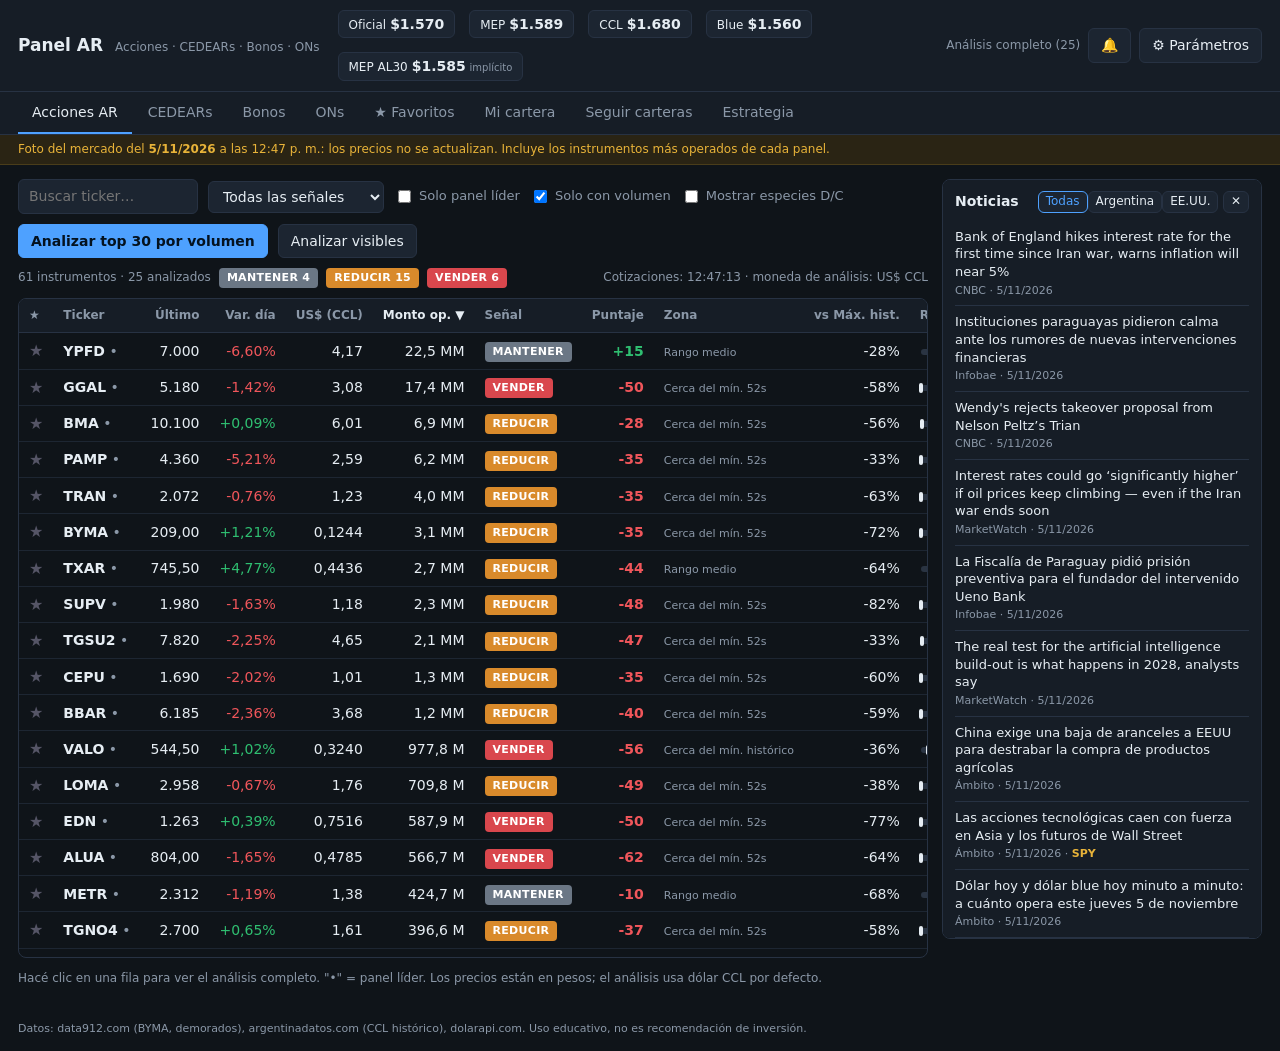
==== panel-compartible.html @ e8b1ae67 "Panel de Inversiones AR" ====
<!doctype html>
<html lang="es">
<head>
  <meta charset="utf-8">
  <meta name="viewport" content="width=device-width, initial-scale=1">
  <title>Panel de Inversiones AR</title>
  <style>
:root {
  --bg: #0f1419;
  --panel: #161d26;
  --panel2: #1c2531;
  --line: #273243;
  --text: #e6edf3;
  --muted: #8b98a8;
  --accent: #4ea1ff;
  --up: #2fbf71;
  --down: #f0565b;
  --warn: #e8b339;
  --c-comprar: #1f9d5c;
  --c-acumular: #5cb85c;
  --c-mantener: #6b7785;
  --c-reducir: #d98a2b;
  --c-vender: #d9474d;
}
* { box-sizing: border-box; }
html, body { margin: 0; background: var(--bg); color: var(--text); font: 14px/1.45 "Segoe UI", system-ui, sans-serif; }
button, input, select { font: inherit; color: inherit; }
button { background: var(--panel2); border: 1px solid var(--line); border-radius: 6px; padding: 6px 12px; cursor: pointer; }
button:hover { border-color: var(--accent); }
button.primary { background: var(--accent); border-color: var(--accent); color: #04121f; font-weight: 600; }
button:disabled { opacity: .5; cursor: default; }
input, select { background: var(--panel2); border: 1px solid var(--line); border-radius: 6px; padding: 6px 10px; }

.top { display: flex; align-items: center; gap: 18px; padding: 10px 18px; background: var(--panel); border-bottom: 1px solid var(--line); flex-wrap: wrap; }
.brand { font-weight: 700; font-size: 17px; }
.brand .sub { font-weight: 400; color: var(--muted); font-size: 12px; margin-left: 6px; }
.fx { display: flex; gap: 14px; flex: 1; flex-wrap: wrap; }
.fx .it { background: var(--panel2); border: 1px solid var(--line); border-radius: 6px; padding: 3px 10px; font-size: 12px; }
.fx .it b { font-size: 14px; margin-left: 4px; }
.fx .it small { color: var(--muted); }
.actions { display: flex; gap: 8px; align-items: center; }
.status { color: var(--muted); font-size: 12px; }

.tabs { display: flex; gap: 2px; padding: 0 18px; background: var(--panel); border-bottom: 1px solid var(--line); }
.tabs button { background: none; border: none; border-bottom: 2px solid transparent; border-radius: 0; padding: 10px 14px; color: var(--muted); }
.tabs button.active { color: var(--text); border-bottom-color: var(--accent); }

main { padding: 14px 18px; }
.toolbar { display: flex; gap: 10px; align-items: center; flex-wrap: wrap; margin-bottom: 10px; }
.toolbar label { color: var(--muted); font-size: 13px; display: flex; gap: 5px; align-items: center; }
.toolbar #q { width: 180px; }
.spacer { flex: 1; }
.summary { display: flex; gap: 8px; flex-wrap: wrap; margin-bottom: 10px; font-size: 12px; color: var(--muted); align-items: center; }

.tablewrap { overflow: auto; max-height: calc(100vh - 240px); border: 1px solid var(--line); border-radius: 8px; }
table#tbl { width: 100%; border-collapse: collapse; font-variant-numeric: tabular-nums; }
#tbl th { position: sticky; top: 0; background: var(--panel); text-align: right; padding: 8px 10px; font-weight: 600; color: var(--muted); font-size: 12px; cursor: pointer; white-space: nowrap; border-bottom: 1px solid var(--line); z-index: 1; }
#tbl th.l, #tbl td.l { text-align: left; }
#tbl th.sorted { color: var(--text); }
#tbl td { padding: 6px 10px; text-align: right; border-bottom: 1px solid #1d2632; white-space: nowrap; }
#tbl tbody tr { cursor: pointer; }
#tbl tbody tr:hover { background: #1a2330; }
.tk { font-weight: 700; }
.up { color: var(--up); } .down { color: var(--down); } .muted { color: var(--muted); }
.star { cursor: pointer; color: #556; font-size: 16px; user-select: none; }
.star.on { color: var(--warn); }

.sig { display: inline-block; padding: 2px 8px; border-radius: 4px; font-size: 11px; font-weight: 700; letter-spacing: .3px; color: #fff; }
.s-COMPRAR { background: var(--c-comprar); }
.s-ACUMULAR { background: var(--c-acumular); }
.s-MANTENER { background: var(--c-mantener); }
.s-REDUCIR { background: var(--c-reducir); }
.s-VENDER { background: var(--c-vender); }
.s-ERR { background: #3a3f47; color: var(--muted); font-weight: 400; }

.range { display: inline-block; width: 70px; height: 6px; background: #2a3442; border-radius: 3px; position: relative; vertical-align: middle; }
.range i { position: absolute; top: -2px; width: 4px; height: 10px; background: var(--text); border-radius: 2px; }
.score { display: inline-block; min-width: 34px; font-weight: 700; }
.zone { font-size: 11px; color: var(--muted); }
.note { color: var(--muted); font-size: 12px; }

.drawer { position: fixed; top: 0; bottom: 0; background: var(--panel); border: 1px solid var(--line); z-index: 20; overflow-y: auto; box-shadow: 0 0 30px #0008; }
.drawer.left { left: 0; width: 340px; }
.drawer.right { right: 0; width: min(880px, 96vw); }
.drawer-head { display: flex; justify-content: space-between; align-items: center; padding: 14px 18px; border-bottom: 1px solid var(--line); position: sticky; top: 0; background: var(--panel); z-index: 2; }
.drawer-head h2 { margin: 0; font-size: 18px; }
.x { background: none; border: none; font-size: 18px; }
.drawer-foot { padding: 14px 18px; }
#backdrop { position: fixed; inset: 0; background: #0007; z-index: 10; }

#paramsForm { padding: 6px 18px; }
#paramsForm .grp { color: var(--accent); font-size: 12px; text-transform: uppercase; letter-spacing: .5px; margin: 14px 0 6px; }
#paramsForm .row { display: flex; justify-content: space-between; align-items: center; gap: 10px; margin: 6px 0; }
#paramsForm .row span { font-size: 13px; }
#paramsForm .row small { display: block; color: var(--muted); font-size: 11px; }
#paramsForm input[type=number] { width: 80px; text-align: right; }

.detail-body { padding: 14px 18px 30px; }
.dhead { display: flex; align-items: baseline; gap: 14px; flex-wrap: wrap; }
.dhead .px { font-size: 26px; font-weight: 700; }
.reco { margin: 14px 0; padding: 14px 16px; border-radius: 8px; background: var(--panel2); border-left: 4px solid var(--accent); }
.reco h3 { margin: 0 0 6px; font-size: 16px; }
.reco ul { margin: 6px 0 0; padding-left: 18px; }
.reco li { margin: 4px 0; }
.plan { display: grid; grid-template-columns: repeat(auto-fit, minmax(150px, 1fr)); gap: 8px; margin: 12px 0; }
.kv { background: var(--panel2); border: 1px solid var(--line); border-radius: 6px; padding: 8px 10px; }
.kv .k { color: var(--muted); font-size: 11px; text-transform: uppercase; letter-spacing: .3px; }
.kv .v { font-size: 16px; font-weight: 600; margin-top: 2px; }
.kv .v small { font-size: 11px; color: var(--muted); font-weight: 400; }
.chartbox { background: var(--panel2); border: 1px solid var(--line); border-radius: 8px; padding: 8px; margin: 12px 0; }
.chartbox .ctrl { display: flex; gap: 6px; margin-bottom: 6px; align-items: center; flex-wrap: wrap; }
.chartbox .ctrl button { padding: 2px 10px; font-size: 12px; }
.chartbox .ctrl button.on { border-color: var(--accent); color: var(--accent); }
.chartbox .legend { margin-left: auto; font-size: 11px; color: var(--muted); display: flex; gap: 10px; }
.chartbox .legend i { display: inline-block; width: 12px; height: 3px; vertical-align: middle; margin-right: 4px; }
canvas#chart { width: 100%; height: 380px; display: block; }
.breakdown { width: 100%; border-collapse: collapse; font-size: 13px; }
.breakdown td { padding: 5px 8px; border-bottom: 1px solid var(--line); }
.breakdown td:last-child { text-align: right; font-weight: 700; white-space: nowrap; }
h4 { margin: 18px 0 8px; color: var(--muted); font-size: 12px; text-transform: uppercase; letter-spacing: .5px; }

.strategy { max-width: 980px; }
.strategy h1 { font-size: 22px; }
.strategy h2 { font-size: 17px; margin-top: 26px; }
.strategy .lead { color: #c9d4df; }
.cards { display: grid; grid-template-columns: repeat(auto-fit, minmax(220px, 1fr)); gap: 12px; }
.card { background: var(--panel); border: 1px solid var(--line); border-radius: 8px; padding: 12px 14px; }
.card h3 { margin: 0 0 6px; font-size: 14px; }
.card .pts { color: var(--accent); font-weight: 400; font-size: 12px; }
.card .src { color: var(--muted); font-size: 12px; }
table.simple { border-collapse: collapse; width: 100%; }
table.simple th, table.simple td { border-bottom: 1px solid var(--line); padding: 7px 10px; text-align: left; vertical-align: top; }
.disclaimer { margin-top: 26px; padding: 10px 14px; border: 1px solid var(--warn); border-radius: 6px; color: var(--warn); font-size: 13px; }

#progress { position: fixed; left: 0; top: 0; height: 3px; background: var(--accent); width: 0; transition: width .2s; z-index: 30; }
footer { color: var(--muted); font-size: 11px; padding: 8px 18px 14px; }
.tip { position: absolute; pointer-events: none; }
/* Mi cartera / Seguir carteras */
.vt { font-size: 20px; margin: 4px 0 4px; }
.posform { display: flex; flex-wrap: wrap; gap: 10px; align-items: flex-end; background: var(--panel); border: 1px solid var(--line); border-radius: 8px; padding: 12px; margin: 14px 0; }
.posform label { display: flex; flex-direction: column; gap: 3px; font-size: 12px; color: var(--muted); }
.posform input, .posform select { width: 150px; }
.posform small { flex-basis: 100%; }
table.ctable { width: 100%; border-collapse: collapse; font-variant-numeric: tabular-nums; }
.ctable th { position: sticky; top: 0; background: var(--panel); color: var(--muted); font-size: 12px; text-align: right; padding: 8px 10px; border-bottom: 1px solid var(--line); white-space: nowrap; }
.ctable td { padding: 7px 10px; text-align: right; border-bottom: 1px solid #1d2632; white-space: nowrap; }
.ctable th.l, .ctable td.l { text-align: left; }
.ctable td.wrap { white-space: normal; min-width: 260px; font-size: 12px; }
.ctable tbody tr { cursor: pointer; }
.ctable tbody tr:hover { background: #1a2330; }
button.mini { padding: 1px 7px; font-size: 12px; }
.alloc { display: flex; height: 12px; border-radius: 6px; overflow: hidden; margin: 6px 0 4px; background: #2a3442; }
.alloc i { display: block; height: 100%; }
.legend2 { display: flex; gap: 14px; font-size: 12px; color: var(--muted); margin-bottom: 10px; }
.legend2 i { display: inline-block; width: 10px; height: 10px; border-radius: 2px; margin-right: 5px; vertical-align: middle; }
.io { margin: 14px 0; }
.io textarea { width: 100%; background: var(--panel2); color: var(--text); border: 1px solid var(--line); border-radius: 6px; font: 12px Consolas, monospace; margin: 6px 0; }
.card.pub { cursor: pointer; }
.card.pub:hover { border-color: var(--accent); }
.card .perf { margin-top: 8px; font-size: 12px; }
.pubtable td { text-align: left; font-weight: 400; }
.pubtable td:last-child { text-align: left; }
.pubtable a { color: var(--accent); }

/* Noticias */
#viewTable.with-news { display: grid; grid-template-columns: minmax(0, 1fr) 320px; gap: 14px; align-items: start; }
@media (max-width: 1100px) { #viewTable.with-news { grid-template-columns: 1fr; } }
.news { background: var(--panel); border: 1px solid var(--line); border-radius: 8px; padding: 10px 12px; position: sticky; top: 10px; max-height: calc(100vh - 140px); overflow: auto; }
#viewTable:not(.with-news) .news { background: none; border: none; padding: 0; position: static; }
.nw-head { display: flex; justify-content: space-between; align-items: center; margin-bottom: 8px; gap: 6px; }
.nw-head .mini.on { border-color: var(--accent); color: var(--accent); }
.nw { display: block; padding: 7px 0; border-bottom: 1px solid var(--line); color: var(--text); text-decoration: none; }
.nw:hover .nw-t { color: var(--accent); }
.nw-t { display: block; font-size: 13px; line-height: 1.35; }
.nw-m { display: block; font-size: 11px; color: var(--muted); margin-top: 2px; }
.nw-m b { color: var(--warn); font-weight: 600; }
/* Alertas */
#btnBell .badge { background: var(--down); color: #fff; border-radius: 9px; padding: 0 6px; font-size: 11px; }
#alertPanel { position: fixed; top: 52px; right: 18px; width: 360px; max-height: 70vh; overflow: auto; background: var(--panel); border: 1px solid var(--line); border-radius: 8px; z-index: 25; box-shadow: 0 6px 30px #0009; }
.ap-head { display: flex; justify-content: space-between; align-items: center; padding: 10px; border-bottom: 1px solid var(--line); gap: 6px; }
.ap-item { padding: 8px 10px; border-bottom: 1px solid var(--line); cursor: pointer; font-size: 13px; }
.ap-item.nueva { border-left: 3px solid var(--warn); }
.ap-item:hover { background: var(--panel2); }
/* Curva */
.curvebox summary { cursor: pointer; color: var(--muted); font-size: 13px; padding: 2px 0 6px; }
.curvebox[open] summary { color: var(--text); }
.syncbox { display: flex; gap: 10px; align-items: center; flex-wrap: wrap; margin: 4px 0 8px; font-size: 12px; }

.snapbar { background: #2a2414; color: var(--warn); border-bottom: 1px solid #4a3d1a; padding: 6px 18px; font-size: 12px; }

</style>
</head>
<body>
  <header class="top">
    <div class="brand">Panel AR <span class="sub">Acciones · CEDEARs · Bonos · ONs</span></div>
    <div class="fx" id="fx"></div>
    <div class="actions">
      <span id="status" class="status"></span>
      <button id="btnRefresh" title="Volver a traer cotizaciones">⟳ Actualizar</button>
      <button id="btnParams">⚙ Parámetros</button>
    </div>
  </header>

  <nav class="tabs" id="tabs">
    <button data-tab="acciones" class="active">Acciones AR</button>
    <button data-tab="cedears">CEDEARs</button>
    <button data-tab="bonos">Bonos</button>
    <button data-tab="ons">ONs</button>
    <button data-tab="favoritos">★ Favoritos</button>
    <button data-tab="cartera">Mi cartera</button>
    <button data-tab="seguir">Seguir carteras</button>
    <button data-tab="estrategia">Estrategia</button>
  </nav>

  <main>
    <section id="viewTable">
      <div class="tmain">
      <div class="toolbar">
        <input id="q" type="search" placeholder="Buscar ticker…" autocomplete="off">
        <select id="sigFilter">
          <option value="">Todas las señales</option>
          <option value="COMPRAR">Comprar</option>
          <option value="ACUMULAR">Acumular</option>
          <option value="MANTENER">Mantener / esperar</option>
          <option value="REDUCIR">Reducir</option>
          <option value="VENDER">Vender / evitar</option>
          <option value="__sin">Sin analizar</option>
        </select>
        <label id="lblLider"><input type="checkbox" id="fLider"> Solo panel líder</label>
        <label><input type="checkbox" id="fVol" checked> Solo con volumen</label>
        <label id="lblTir"><input type="checkbox" id="fTir"> Solo con TIR</label>
        <label><input type="checkbox" id="fVar"> Mostrar especies D/C</label>
        <span class="spacer"></span>
        <button id="btnTop" class="primary">Analizar top por volumen</button>
        <button id="btnVis">Analizar visibles</button>
        <button id="btnStop" hidden>Detener</button>
      </div>
      <div id="summary" class="summary"></div>
      <div class="tablewrap">
        <table id="tbl"><thead></thead><tbody></tbody></table>
      </div>
      <p class="note" id="tabNote"></p>
      </div>
      <aside id="newsBox" class="news"></aside>
    </section>

    <section id="viewCartera" hidden></section>
    <section id="viewSeguir" hidden></section>

    <section id="viewStrategy" class="strategy" hidden>
      <h1>Estrategia: Tendencia + Momentum + Retroceso (TMR)</h1>
      <p class="lead">Cada instrumento recibe un <b>puntaje de −100 a +100</b> combinando cuatro ideas con respaldo empírico.
        El puntaje se traduce en una señal y, según dónde esté el precio (máximos, mínimos o rango medio), en una recomendación concreta con stop, objetivo y tamaño de posición.</p>

      <div class="cards">
        <div class="card">
          <h3>1 · Tendencia <span class="pts">±40 pts</span></h3>
          <p>Precio sobre/bajo la media lenta (200 ruedas): ±20. Media rápida sobre/bajo la lenta: ±10. Pendiente de la media lenta en el último mes: ±10.</p>
          <p class="src">Base: seguimiento de tendencia con media de 10 meses / 200 días (Faber, 2007), que históricamente reduce caídas profundas.</p>
        </div>
        <div class="card">
          <h3>2 · Momentum <span class="pts">±20 pts</span></h3>
          <p>Retorno de 12 meses excluyendo el último (12‑1). +30% o más da el máximo; −30% o menos el mínimo; lineal en el medio.</p>
          <p class="src">Base: efecto momentum (Jegadeesh &amp; Titman, 1993): lo que más subió en 3‑12 meses tiende a seguir rindiendo mejor en el corto/mediano plazo.</p>
        </div>
        <div class="card">
          <h3>3 · Impulso de corto plazo <span class="pts">±10 pts</span></h3>
          <p>Histograma MACD (12, 26, 9) positivo: +10; negativo: −10.</p>
          <p class="src">Confirma si el movimiento reciente acompaña la tendencia.</p>
        </div>
        <div class="card">
          <h3>4 · Retroceso y extremos <span class="pts">±25 pts</span></h3>
          <p>En tendencia alcista: RSI bajo (sobreventa + 10) suma +15 (comprar el retroceso); RSI muy alto resta −10 (sobreextendido).
            Cerca del máximo de 52 semanas con tendencia alcista: +10. Cerca del mínimo de 52 semanas con tendencia bajista: −10.
            En tendencia bajista, sobreventa extrema solo suma +5 (rebote posible pero contra tendencia).</p>
          <p class="src">Base: efecto "máximo de 52 semanas" (George &amp; Hwang, 2004) y compras en retrocesos con RSI (Wilder, 1978; Connors).</p>
        </div>
      </div>

      <h2>Señales (perfil moderado)</h2>
      <table class="simple">
        <tr><th>Puntaje</th><th>Señal</th><th>Qué significa</th></tr>
        <tr><td>≥ 50</td><td><span class="sig s-COMPRAR">COMPRAR</span></td><td>Tendencia y momentum a favor. Entrar escalonado.</td></tr>
        <tr><td>20 a 49</td><td><span class="sig s-ACUMULAR">ACUMULAR</span></td><td>Sesgo positivo: comprar en retrocesos hacia la media rápida.</td></tr>
        <tr><td>−19 a 19</td><td><span class="sig s-MANTENER">MANTENER</span></td><td>Sin ventaja clara. Si tenés, mantené con stop; si no, esperá.</td></tr>
        <tr><td>−49 a −20</td><td><span class="sig s-REDUCIR">REDUCIR</span></td><td>Sesgo negativo: bajar exposición, ajustar stops.</td></tr>
        <tr><td>≤ −50</td><td><span class="sig s-VENDER">VENDER</span></td><td>Tendencia bajista consolidada: evitar o salir.</td></tr>
      </table>
      <p>El perfil <b>conservador</b> exige más puntaje para comprar (60) y vende antes (−40); el <b>agresivo</b> compra con 40 y tolera hasta −60.</p>

      <h2>Qué hacer según la zona de precio</h2>
      <table class="simple">
        <tr><th>Situación</th><th>Recomendación</th></tr>
        <tr><td>En máximos históricos, tendencia sana</td><td>No vender solo por estar en máximos: los activos en máximos tienden a seguir fuertes. Mantener con <b>stop móvil</b> (máximo reciente − k×ATR). Compras nuevas, de a tercios.</td></tr>
        <tr><td>En máximos con RSI en sobrecompra</td><td>Tomar ganancia parcial (20–33%) y subir el stop. No abrir posiciones grandes; esperar retroceso a la media rápida.</td></tr>
        <tr><td>Retroceso dentro de tendencia alcista</td><td>Mejor zona de compra: escalonar entre la media rápida y la lenta, stop bajo la media lenta / ATR.</td></tr>
        <tr><td>Cerca de mínimos con tendencia bajista</td><td>No "atajar el cuchillo". Esperar confirmación: precio sobre la media rápida y MACD positivo.</td></tr>
        <tr><td>Sobreventa extrema contra tendencia</td><td>Rebote técnico posible: solo perfil agresivo, posición chica y stop corto.</td></tr>
        <tr><td>Muy lejos del máximo histórico (&gt; 50%)</td><td>Potencial de recuperación, pero actuar solo con tendencia confirmada.</td></tr>
      </table>

      <h2>Gestión de riesgo</h2>
      <ul>
        <li><b>Stop:</b> precio − k × ATR(14) (k configurable, 2,5 por defecto). En máximos se usa stop móvil desde el máximo del último mes.</li>
        <li><b>Tamaño de posición:</b> % de cartera = riesgo por operación ÷ distancia al stop. Ej: riesgo 1% y stop a 10% → posición de 10% de la cartera (tope 20%).</li>
        <li><b>Objetivo:</b> máximo de 52 semanas o máximo histórico como resistencia; si ya está en máximos, se deja correr con el stop móvil.</li>
      </ul>

      <h2>Por qué analizar en dólares (CCL)</h2>
      <p>Con inflación alta, casi todo activo en pesos marca "máximos históricos" nominales todo el tiempo. Por eso, por defecto, los precios históricos en pesos se dividen por el dólar CCL de cada día.
        Los bonos con especie D (ej. AL30D) se analizan directo en dólares. Podés cambiar a pesos nominales en Parámetros.</p>

      <h2>Bonos y ONs</h2>
      <p>En bonos, estar cerca de máximos significa TIR comprimida: el recorrido que queda depende de cupones y de que siga bajando el riesgo país.</p>
      <ul>
        <li><b>TIR:</b> rendimiento anual en dólares si mantenés el bono hasta el vencimiento y el emisor paga. Se calcula con el precio de la especie D (MEP), liquidación 24 hs, y los flujos del canje 2020 para AL29/GD29, AL30/GD30, AL35/GD35, AE38/GD38, AL41/GD41 y GD46.</li>
        <li><b>Duration modificada:</b> cuánto se mueve el precio (en %) si la TIR cambia 1 punto. Más duration = más ganancia si baja el riesgo país, y más pérdida si sube.</li>
        <li><b>Paridad:</b> precio ÷ valor técnico (capital residual + intereses corridos). Por debajo de 100% cotiza con descuento.</li>
        <li>Ley NY (GD) suele rendir menos que ley local (AL) por tener mejor protección legal: la diferencia es el "spread de legislación".</li>
      </ul>
      <p><b>En pesos:</b> las LECAP/BONCAP muestran la tasa efectiva anual (TEA), mensual (TEM) y nominal (TNA), con el pago final de cada letra.
        Los bonos CER (TX, TZX, LECER X, DICP, PARP) muestran la <b>tasa real</b>: el precio se divide por el coeficiente CER
        (índice del BCRA de 10 días hábiles antes) y se calcula la TIR sobre los flujos sin ajustar. "CER +5%" = inflación más 5% anual.
        Comparar una LECAP con un CER de plazo parecido da la <b>inflación implícita</b> que descuenta el mercado.</p>
      <p><b>BOPREAL</b> (bonos del BCRA en dólares): Serie 1 paga 5% anual y vence el 31/10/2027; Serie 4 paga 3% y vence el 31/10/2028. Los strips A–D comparten los mismos pagos.</p>
      <p><b>ONs y soberanos nuevos</b> (AO27, AO28, AO29, AN29, BPD7): la TIR se calcula con los flujos de fondos publicados por el proyecto
        <a href="https://github.com/arisbdar/rendimientos-ar" target="_blank" rel="noopener">rendimientos-ar</a>, por cada 100 de valor nominal y con el precio en dólar MEP.
        Si una TIR aparece con "?", el precio probablemente esté desactualizado por poca liquidez. Las ONs no tienen análisis técnico porque la fuente no publica su histórico.</p>

      <p class="disclaimer">Herramienta educativa y de análisis técnico. No es asesoramiento financiero personalizado. Los rendimientos pasados no garantizan resultados futuros. Verificá precios en tu broker antes de operar.</p>
    </section>
  </main>

  <aside id="params" class="drawer left" hidden>
    <div class="drawer-head"><h2>Parámetros</h2><button class="x" data-close="params">✕</button></div>
    <form id="paramsForm"></form>
    <div class="drawer-foot">
      <button id="btnReset">Restaurar valores</button>
    </div>
  </aside>

  <aside id="detail" class="drawer right" hidden></aside>
  <div id="backdrop" hidden></div>
  <div id="progress"></div>

  <footer>Datos: data912.com (BYMA, demorados), argentinadatos.com (CCL histórico), dolarapi.com. Uso educativo, no es recomendación de inversión.</footer>

  <script>window.SNAPSHOT={"date":"2026-11-05","time":"2026-11-05T12:47:13.763Z","urls":{"https://data912.com/live/arg_stocks":{"t":"raw","v":[{"symbol":"A3","c":2575,"pct_change":-2.09,"px_bid":2540,"px_ask":2575,"v":82835},{"symbol":"AGRO","c":25.6,"pct_change":1.58,"px_bid":24.95,"px_ask":25.2,"v":1287057},{"symbol":"ALUA","c":804,"pct_change":-1.65,"px_bid":807,"px_ask":810,"v":704789},{"symbol":"ALUAD","c":0.51,"pct_change":-1.16,"px_bid":0.51,"px_ask":0.518,"v":18827},{"symbol":"AUSO","c":2450,"pct_change":-0.4,"px_bid":2425,"px_ask":2450,"v":10068},{"symbol":"BBAR","c":6185,"pct_change":-2.36,"px_bid":6210,"px_ask":6230,"v":190627},{"symbol":"BBARD","c":3.905,"pct_change":-3.22,"px_bid":3.905,"px_ask":3.985,"v":7011},{"symbol":"BHIP","c":209,"pct_change":1.45,"px_bid":206,"px_ask":209,"v":798171},{"symbol":"BMA","c":10100,"pct_change":0.09,"px_bid":10080,"px_ask":10100,"v":684508},{"symbol":"BMA.D","c":6.36,"pct_change":-0.46,"px_bid":6.31,"px_ask":6.5,"v":8037},{"symbol":"BOLT","c":60,"pct_change":-0.99,"px_bid":60,"px_ask":62.8,"v":118625},{"symbol":"BPAT","c":1540,"pct_change":-1.59,"px_bid":1540,"px_ask":1570,"v":8891},{"symbol":"BYMA","c":209,"pct_change":1.21,"px_bid":208.75,"px_ask":209,"v":14675816},{"symbol":"BYMAD","c":0.133,"pct_change":0,"px_bid":0.131,"px_ask":0.134,"v":412555},{"symbol":"CADO","c":520,"pct_change":-0.95,"px_bid":520,"px_ask":524,"v":235},{"symbol":"CAPX","c":2815,"pct_change":-2.93,"px_bid":2815,"px_ask":2985,"v":1572},{"symbol":"CARC","c":17.6,"pct_change":0.85,"px_bid":17.15,"px_ask":17.6,"v":276528},{"symbol":"CECO2","c":423,"pct_change":7.49,"px_bid":407,"px_ask":423,"v":256756},{"symbol":"CELU","c":146.5,"pct_change":-0.67,"px_bid":143.5,"px_ask":146.5,"v":213807.91},{"symbol":"CEPU","c":1690,"pct_change":-2.02,"px_bid":1688,"px_ask":1690,"v":779364},{"symbol":"CEPUD","c":1.07,"pct_change":-1.38,"px_bid":1.06,"px_ask":1.08,"v":53315},{"symbol":"CGPA2","c":1375,"pct_change":-0.72,"px_bid":1375,"px_ask":1390,"v":4136},{"symbol":"COME","c":32.48,"pct_change":3.14,"px_bid":32.4,"px_ask":32.48,"v":6114742},{"symbol":"COMED","c":0.021,"pct_change":5,"px_bid":0.02,"px_ask":0.021,"v":849616},{"symbol":"CRES","c":1560,"pct_change":-2.5,"px_bid":1560,"px_ask":1565,"v":136207},{"symbol":"CRESD","c":0.978,"pct_change":-4.58,"px_bid":0.976,"px_ask":0.999,"v":26611},{"symbol":"CTIO","c":1805,"pct_change":7.44,"px_bid":1730,"px_ask":1770,"v":26050},{"symbol":"CVH","c":8540,"pct_change":-1.72,"px_bid":8500,"px_ask":8540,"v":32248},{"symbol":"CVHD","c":5.72,"pct_change":-0.34,"px_bid":5.41,"px_ask":5.6,"v":143},{"symbol":"DGCU2","c":1185,"pct_change":-1.65,"px_bid":1170,"px_ask":1185,"v":23730},{"symbol":"DOME","c":88,"pct_change":-2.22,"px_bid":70.2,"px_ask":84,"v":0},{"symbol":"ECOG","c":2060,"pct_change":-0.14,"px_bid":2037,"px_ask":2058,"v":237622},{"symbol":"ECOGD","c":1.29,"pct_change":-1.52,"px_bid":1.285,"px_ask":1.315,"v":2095},{"symbol":"EDN","c":1263,"pct_change":0.39,"px_bid":1256,"px_ask":1263,"v":465441},{"symbol":"EDND","c":0.802,"pct_change":0.75,"px_bid":0.79,"px_ask":0.808,"v":36591},{"symbol":"EDSH","c":6180,"pct_change":2.83,"px_bid":6400,"px_ask":6300,"v":0},{"symbol":"FERR","c":15.3,"pct_change":1.32,"px_bid":15.3,"px_ask":15.55,"v":146952},{"symbol":"FIPL","c":129.5,"pct_change":0,"px_bid":124.5,"px_ask":129.5,"v":9137},{"symbol":"GAMI","c":361,"pct_change":1.54,"px_bid":353,"px_ask":361,"v":34489},{"symbol":"GARO","c":445,"pct_change":-7.29,"px_bid":393,"px_ask":474,"v":4500},{"symbol":"GBAN","c":1525,"pct_change":1.66,"px_bid":1500,"px_ask":1525,"v":966},{"symbol":"GCDI","c":10.2,"pct_change":0,"px_bid":10.1,"px_ask":10.2,"v":179583},{"symbol":"GCLA","c":2505,"pct_change":0.4,"px_bid":2395,"px_ask":2505,"v":558},{"symbol":"GGAL","c":5180,"pct_change":-1.42,"px_bid":5165,"px_ask":5185,"v":3357032},{"symbol":"GGALD","c":3.275,"pct_change":-1.94,"px_bid":3.26,"px_ask":3.275,"v":70536},{"symbol":"GRIM","c":2100,"pct_change":-0.47,"px_bid":2050,"px_ask":2100,"v":939},{"symbol":"HARG","c":1085,"pct_change":-0.45,"px_bid":1075,"px_ask":1085,"v":40043},{"symbol":"HAVA","c":4000,"pct_change":0.12,"px_bid":3980,"px_ask":4000,"v":1110},{"symbol":"HSAT","c":123.5,"pct_change":0.81,"px_bid":120,"px_ask":122.5,"v":2825},{"symbol":"IEB","c":1955,"pct_change":5.96,"px_bid":1955,"px_ask":1970,"v":12642},{"symbol":"INAG","c":6850,"pct_change":-2.14,"px_bid":0,"px_ask":6510,"v":0},{"symbol":"INTR","c":290,"pct_change":1.75,"px_bid":290,"px_ask":320,"v":1133},{"symbol":"INVJ","c":364.5,"pct_change":1.39,"px_bid":365,"px_ask":367,"v":23936},{"symbol":"IRSA","c":2070,"pct_change":-0.95,"px_bid":2070,"px_ask":2075,"v":97885},{"symbol":"IRSAD","c":1.3,"pct_change":-1.14,"px_bid":1.29,"px_ask":1.33,"v":8375},{"symbol":"LEDE","c":603,"pct_change":1,"px_bid":603,"px_ask":605,"v":15667},{"symbol":"LOMA","c":2957.5,"pct_change":-0.67,"px_bid":2960,"px_ask":2970,"v":239992},{"symbol":"LOMAD","c":1.865,"pct_change":-0.26,"px_bid":1.86,"px_ask":1.89,"v":13347},{"symbol":"LONG","c":15.3,"pct_change":-0.32,"px_bid":15.3,"px_ask":15.45,"v":80768},{"symbol":"METR","c":2312,"pct_change":-1.19,"px_bid":2312,"px_ask":2328,"v":183712},{"symbol":"METRD","c":1.455,"pct_change":-2.34,"px_bid":1.45,"px_ask":1.49,"v":23387},{"symbol":"MIRG","c":1765,"pct_change":-1.94,"px_bid":1740,"px_ask":1770,"v":22025},{"symbol":"MOLA","c":20375,"pct_change":2.38,"px_bid":19800,"px_ask":20500,"v":357},{"symbol":"MOLI","c":2060,"pct_change":1.72,"px_bid":2030,"px_ask":2060,"v":10849},{"symbol":"MORI","c":20.1,"pct_change":1,"px_bid":20,"px_ask":20.1,"v":790218},{"symbol":"OEST","c":718,"pct_change":-0.41,"px_bid":692,"px_ask":715,"v":313},{"symbol":"PAMP","c":4360,"pct_change":-5.21,"px_bid":4357.5,"px_ask":4360,"v":1417278},{"symbol":"PAMPD","c":2.75,"pct_change":-5.33,"px_bid":2.75,"px_ask":2.77,"v":125975},{"symbol":"PATA","c":1030,"pct_change":-0.96,"px_bid":1020,"px_ask":1030,"v":5776},{"symbol":"POLL","c":305,"pct_change":1.67,"px_bid":0,"px_ask":325,"v":0},{"symbol":"RAGH","c":1800,"pct_change":0,"px_bid":1750,"px_ask":2240,"v":0},{"symbol":"REGE","c":6500,"pct_change":0.78,"px_bid":5500,"px_ask":6800,"v":0},{"symbol":"REIT","c":1065,"pct_change":1.52,"px_bid":1060,"px_ask":1065,"v":60612},{"symbol":"REITC","c":0.643,"pct_change":0,"px_bid":0.62,"px_ask":0.643,"v":1},{"symbol":"REITD","c":0.7,"pct_change":2.48,"px_bid":0.67,"px_ask":0.72,"v":47743},{"symbol":"RICH","c":1310,"pct_change":-1.13,"px_bid":1300,"px_ask":1310,"v":2395},{"symbol":"RIGO","c":410,"pct_change":0,"px_bid":395,"px_ask":410,"v":240},{"symbol":"ROSE","c":140,"pct_change":0,"px_bid":136,"px_ask":139.5,"v":1415},{"symbol":"SAMI","c":392,"pct_change":-1.25,"px_bid":388,"px_ask":396,"v":21224.6},{"symbol":"SEMI","c":11.15,"pct_change":-3.46,"px_bid":11.05,"px_ask":11.25,"v":2349213},{"symbol":"SUPV","c":1980,"pct_change":-1.63,"px_bid":1980,"px_ask":1991,"v":1169723},{"symbol":"SUPVD","c":1.265,"pct_change":-0.39,"px_bid":1.245,"px_ask":1.275,"v":16866},{"symbol":"TECO2","c":3500,"pct_change":-0.07,"px_bid":3492.5,"px_ask":3527.5,"v":91438},{"symbol":"TECOD","c":2.315,"pct_change":3.34,"px_bid":2.19,"px_ask":2.31,"v":2250},{"symbol":"TGN4D","c":1.705,"pct_change":1.18,"px_bid":1.665,"px_ask":1.715,"v":9864},{"symbol":"TGNO4","c":2700,"pct_change":0.65,"px_bid":2660,"px_ask":2695,"v":146873},{"symbol":"TGSU2","c":7820,"pct_change":-2.25,"px_bid":7820,"px_ask":7860,"v":263477},{"symbol":"TGSUD","c":4.93,"pct_change":-2.37,"px_bid":4.93,"px_ask":4.97,"v":14136},{"symbol":"TRAN","c":2072,"pct_change":-0.76,"px_bid":2066,"px_ask":2072,"v":1924081},{"symbol":"TRAND","c":1.305,"pct_change":-1.13,"px_bid":1.3,"px_ask":1.32,"v":41320},{"symbol":"TXAR","c":745.5,"pct_change":4.77,"px_bid":739,"px_ask":746,"v":3579766},{"symbol":"TXARD","c":0.466,"pct_change":3.32,"px_bid":0.461,"px_ask":0.475,"v":141297},{"symbol":"VALO","c":544.5,"pct_change":1.02,"px_bid":540.5,"px_ask":544.5,"v":1795753},{"symbol":"VALOD","c":0.347,"pct_change":3.89,"px_bid":0.339,"px_ask":0.354,"v":162},{"symbol":"YPFD","c":7000,"pct_change":-6.6,"px_bid":6980,"px_ask":7000,"v":3207823},{"symbol":"YPFDD","c":4.43,"pct_change":-6.63,"px_bid":4.43,"px_ask":4.45,"v":310737}]},"https://data912.com/live/arg_cedears":{"t":"raw","v":[{"symbol":"AAL","c":11400,"pct_change":6.74,"px_bid":11380,"px_ask":11400,"v":64405},{"symbol":"AALC","c":6.17,"pct_change":-4.05,"px_bid":6.76,"px_ask":6.87,"v":0},{"symbol":"AALD","c":7.2,"pct_change":6.35,"px_bid":7.15,"px_ask":7.2,"v":11916},{"symbol":"AAP","c":6055,"pct_change":7.54,"px_bid":5820,"px_ask":6055,"v":9034},{"symbol":"AAPL","c":29100,"pct_change":5.2,"px_bid":29220,"px_ask":29380,"v":107465},{"symbol":"AAPLC","c":18,"pct_change":8.43,"px_bid":17.19,"px_ask":17.99,"v":1470},{"symbol":"AAPLD","c":18.65,"pct_change":6.57,"px_bid":18.5,"px_ask":18.72,"v":13267},{"symbol":"ABBV","c":49240,"pct_change":3.57,"px_bid":49220,"px_ask":49500,"v":829},{"symbol":"ABBVC","c":29.97,"pct_change":12.68,"px_bid":0,"px_ask":30.18,"v":0},{"symbol":"ABBVD","c":30.95,"pct_change":2.38,"px_bid":31.01,"px_ask":31.71,"v":283},{"symbol":"ABEV","c":13970,"pct_change":4.95,"px_bid":13880,"px_ask":14000,"v":804},{"symbol":"ABEV3","c":4630,"pct_change":3.4,"px_bid":4572.5,"px_ask":4740,"v":1738},{"symbol":"ABEVC","c":8.26,"pct_change":1.1,"px_bid":8.12,"px_ask":8.61,"v":0},{"symbol":"ABEVD","c":8.73,"pct_change":2.7,"px_bid":8.4,"px_ask":8.98,"v":29},{"symbol":"ABNB","c":19810,"pct_change":6.21,"px_bid":19680,"px_ask":19800,"v":3784},{"symbol":"ABNBC","c":11.2,"pct_change":1.17,"px_bid":11.67,"px_ask":11.87,"v":0},{"symbol":"ABNBD","c":12.65,"pct_change":6.75,"px_bid":12.39,"px_ask":14.15,"v":276},{"symbol":"ABT","c":45700,"pct_change":1.46,"px_bid":47940,"px_ask":46540,"v":7022},{"symbol":"ABTC","c":25.88,"pct_change":2.33,"px_bid":30.6,"px_ask":29.22,"v":0},{"symbol":"ABTD","c":29.79,"pct_change":2.51,"px_bid":29.7,"px_ask":31,"v":1406},{"symbol":"ACN","c":5810,"pct_change":2.83,"px_bid":5800,"px_ask":5975,"v":61516},{"symbol":"ACNC","c":3.435,"pct_change":0.44,"px_bid":3.44,"px_ask":3.615,"v":5},{"symbol":"ACND","c":3.75,"pct_change":4.45,"px_bid":2.21,"px_ask":3.8,"v":5395},{"symbol":"ACWI","c":10220,"pct_change":1.69,"px_bid":10200,"px_ask":10260,"v":31703},{"symbol":"ACWIC","c":6.15,"pct_change":1.65,"px_bid":6.02,"px_ask":6.2,"v":137},{"symbol":"ACWID","c":6.5,"pct_change":1.56,"px_bid":6.49,"px_ask":6.57,"v":4966},{"symbol":"ADBE","c":9100,"pct_change":-2.41,"px_bid":8975,"px_ask":9515,"v":46661},{"symbol":"ADBEC","c":5.62,"pct_change":0.17,"px_bid":5.25,"px_ask":5.72,"v":7},{"symbol":"ADBED","c":6.02,"pct_change":1.68,"px_bid":5.75,"px_ask":6.02,"v":3493},{"symbol":"ADGO","c":15490,"pct_change":-2.82,"px_bid":15500,"px_ask":15520,"v":60390},{"symbol":"ADGOC","c":9.85,"pct_change":2.07,"px_bid":0,"px_ask":9.28,"v":0},{"symbol":"ADGOD","c":9.75,"pct_change":-4.22,"px_bid":9.7,"px_ask":10.35,"v":1005},{"symbol":"ADI","c":45320,"pct_change":-3.49,"px_bid":45300,"px_ask":45500,"v":771},{"symbol":"ADID","c":29.17,"pct_change":0.03,"px_bid":28.4,"px_ask":30,"v":51},{"symbol":"ADP","c":85225,"pct_change":3.27,"px_bid":84725,"px_ask":85225,"v":451},{"symbol":"ADPD","c":52,"pct_change":3.59,"px_bid":53.4,"px_ask":0,"v":0},{"symbol":"ADS","c":3980,"pct_change":0,"px_bid":200,"px_ask":0,"v":0},{"symbol":"AEG","c":14450,"pct_change":5.01,"px_bid":14310,"px_ask":14450,"v":67},{"symbol":"AEM","c":51175,"pct_change":10.14,"px_bid":51175,"px_ask":51350,"v":2108},{"symbol":"AEMD","c":32.72,"pct_change":10.91,"px_bid":24.06,"px_ask":32.72,"v":45},{"symbol":"AI","c":3985,"pct_change":3.64,"px_bid":3975,"px_ask":4000,"v":5705},{"symbol":"AIC","c":2.48,"pct_change":3.55,"px_bid":2.355,"px_ask":2.47,"v":0},{"symbol":"AID","c":2.565,"pct_change":7.77,"px_bid":2.51,"px_ask":2.635,"v":243},{"symbol":"AIG","c":26200,"pct_change":-2.81,"px_bid":27320,"px_ask":27900,"v":1537},{"symbol":"AIGC","c":15.15,"pct_change":0.46,"px_bid":15.62,"px_ask":16.42,"v":0},{"symbol":"AIGD","c":17.25,"pct_change":0.52,"px_bid":16.5,"px_ask":17.64,"v":2},{"symbol":"AKO.B","c":48000,"pct_change":-2.04,"px_bid":48000,"px_ask":48200,"v":137},{"symbol":"AKOBD","c":31,"pct_change":-3.13,"px_bid":30.08,"px_ask":0,"v":0},{"symbol":"ALAB","c":8325,"pct_change":-5.77,"px_bid":8435,"px_ask":8500,"v":95433},{"symbol":"ALAC","c":7.5,"pct_change":-14.29,"px_bid":0,"px_ask":5.06,"v":0},{"symbol":"ALAD","c":5.4,"pct_change":-3.57,"px_bid":5.28,"px_ask":5.66,"v":3352},{"symbol":"AMAT","c":123650,"pct_change":-3.07,"px_bid":120000,"px_ask":125550,"v":1803},{"symbol":"AMATC","c":76.7,"pct_change":-7.7,"px_bid":71.8,"px_ask":74.5,"v":0},{"symbol":"AMATD","c":77.5,"pct_change":-3.96,"px_bid":77.2,"px_ask":79,"v":64},{"symbol":"AMD","c":81900,"pct_change":1.01,"px_bid":81750,"px_ask":81900,"v":87435},{"symbol":"AMDC","c":48.51,"pct_change":-1.28,"px_bid":47.58,"px_ask":49.76,"v":95},{"symbol":"AMDD","c":52.2,"pct_change":0.77,"px_bid":51.5,"px_ask":52.2,"v":9716},{"symbol":"AMGN","c":26800,"pct_change":4.52,"px_bid":26680,"px_ask":26840,"v":549},{"symbol":"AMGNC","c":13.82,"pct_change":-3.36,"px_bid":0,"px_ask":16.12,"v":0},{"symbol":"AMGND","c":17.01,"pct_change":4.74,"px_bid":16.11,"px_ask":17.06,"v":6},{"symbol":"AMX","c":41920,"pct_change":1.59,"px_bid":41860,"px_ask":42080,"v":487},{"symbol":"AMXC","c":22.86,"pct_change":2.51,"px_bid":0,"px_ask":25.89,"v":0},{"symbol":"AMXD","c":26.5,"pct_change":0.11,"px_bid":26.26,"px_ask":28.75,"v":8},{"symbol":"AMZN","c":3085,"pct_change":5.83,"px_bid":3085,"px_ask":3097.5,"v":3008062},{"symbol":"AMZNC","c":1.87,"pct_change":6.55,"px_bid":1.845,"px_ask":1.85,"v":16674},{"symbol":"AMZND","c":1.95,"pct_change":4.83,"px_bid":1.95,"px_ask":1.965,"v":619064},{"symbol":"ANET","c":10050,"pct_change":3.5,"px_bid":10260,"px_ask":10360,"v":18990},{"symbol":"ANETC","c":6.35,"pct_change":-3.64,"px_bid":6.13,"px_ask":6.48,"v":3},{"symbol":"ANETD","c":6.63,"pct_change":7.28,"px_bid":5.5,"px_ask":6.7,"v":967},{"symbol":"ANF","c":286600,"pct_change":8.72,"px_bid":285800,"px_ask":287325,"v":570},{"symbol":"ANFD","c":167.5,"pct_change":-5.63,"px_bid":171,"px_ask":185,"v":0},{"symbol":"ARCO","c":23630,"pct_change":4.83,"px_bid":23680,"px_ask":23830,"v":8747},{"symbol":"ARCOC","c":13.45,"pct_change":-7.62,"px_bid":13.49,"px_ask":14.38,"v":0},{"symbol":"ARCOD","c":15.13,"pct_change":5.87,"px_bid":14.02,"px_ask":16.1,"v":345},{"symbol":"ARKK","c":13260,"pct_change":-1.41,"px_bid":13430,"px_ask":13520,"v":3426},{"symbol":"ARKKC","c":8.16,"pct_change":-4.78,"px_bid":7.55,"px_ask":8.3,"v":0},{"symbol":"ARKKD","c":8.53,"pct_change":-0.35,"px_bid":8.4,"px_ask":8.74,"v":210},{"symbol":"ARM","c":11800,"pct_change":-6.05,"px_bid":11920,"px_ask":11980,"v":29605},{"symbol":"ARMD","c":7.62,"pct_change":-5.45,"px_bid":7.5,"px_ask":9.5,"v":1823},{"symbol":"ASML","c":17150,"pct_change":-3.54,"px_bid":17140,"px_ask":17200,"v":80693},{"symbol":"ASMLC","c":10.25,"pct_change":-4.38,"px_bid":10.22,"px_ask":11.4,"v":2114},{"symbol":"ASMLD","c":10.77,"pct_change":-5.69,"px_bid":10.77,"px_ask":10.91,"v":23267},{"symbol":"ASR","c":22150,"pct_change":2.45,"px_bid":22150,"px_ask":22300,"v":1185},{"symbol":"ASTS","c":3900,"pct_change":-5.91,"px_bid":3955,"px_ask":3995,"v":195160},{"symbol":"ASTSC","c":2.445,"pct_change":-2.2,"px_bid":2.305,"px_ask":2.46,"v":441},{"symbol":"ASTSD","c":2.52,"pct_change":-3.44,"px_bid":2.48,"px_ask":2.72,"v":3176},{"symbol":"AVGO","c":13960,"pct_change":-1.89,"px_bid":13960,"px_ask":14040,"v":92758},{"symbol":"AVGOC","c":8.37,"pct_change":-1.64,"px_bid":8.37,"px_ask":8.73,"v":3567},{"symbol":"AVGOD","c":8.95,"pct_change":-1.1,"px_bid":8.86,"px_ask":8.95,"v":10719},{"symbol":"AVY","c":17980,"pct_change":3.99,"px_bid":17900,"px_ask":18040,"v":202},{"symbol":"AVYD","c":11.41,"pct_change":3.72,"px_bid":11.32,"px_ask":11.65,"v":93},{"symbol":"AXP","c":37340,"pct_change":3.32,"px_bid":37340,"px_ask":37340,"v":14561},{"symbol":"AXPC","c":22.45,"pct_change":2.51,"px_bid":21.8,"px_ask":24.1,"v":25},{"symbol":"AXPD","c":23.58,"pct_change":1.85,"px_bid":23.39,"px_ask":23.57,"v":2800},{"symbol":"AZN","c":79750,"pct_change":3.84,"px_bid":79025,"px_ask":79475,"v":1170},{"symbol":"AZNC","c":42.88,"pct_change":-1.38,"px_bid":47.06,"px_ask":80,"v":0},{"symbol":"AZND","c":49.97,"pct_change":1.01,"px_bid":49.8,"px_ask":56.3,"v":177},{"symbol":"B","c":33600,"pct_change":8.59,"px_bid":33600,"px_ask":33760,"v":37965},{"symbol":"B.C","c":18.75,"pct_change":2.18,"px_bid":19.24,"px_ask":20.19,"v":0},{"symbol":"B.D","c":21.18,"pct_change":8.17,"px_bid":21.18,"px_ask":21.51,"v":1676},{"symbol":"BA","c":12100,"pct_change":0.24,"px_bid":12310,"px_ask":12420,"v":9201},{"symbol":"BA.C","c":21560,"pct_change":4.25,"px_bid":21570,"px_ask":21670,"v":53319},{"symbol":"BA.CC","c":12.95,"pct_change":4.01,"px_bid":12.79,"px_ask":13.26,"v":3},{"symbol":"BA.CD","c":13.79,"pct_change":4.7,"px_bid":13.57,"px_ask":13.79,"v":939},{"symbol":"BABA","c":18100,"pct_change":-2.89,"px_bid":19000,"px_ask":17820,"v":65238},{"symbol":"BABAC","c":11.9,"pct_change":6.63,"px_bid":10.5,"px_ask":12.06,"v":44},{"symbol":"BABAD","c":12.55,"pct_change":5.9,"px_bid":12.45,"px_ask":12.6,"v":6536},{"symbol":"BAC","c":7.06,"pct_change":-1.81,"px_bid":7.26,"px_ask":7.45,"v":0},{"symbol":"BAD","c":7.8,"pct_change":1.96,"px_bid":7.8,"px_ask":8,"v":1284},{"symbol":"BAK","c":940,"pct_change":3.52,"px_bid":921.5,"px_ask":926.5,"v":97688},{"symbol":"BAKD","c":0.6,"pct_change":3.27,"px_bid":0.58,"px_ask":0.618,"v":3620},{"symbol":"BAYN","c":31140,"pct_change":6.27,"px_bid":31140,"px_ask":31980,"v":113},{"symbol":"BB","c":4865,"pct_change":6.92,"px_bid":4860,"px_ask":4897.5,"v":18200},{"symbol":"BB.D","c":3,"pct_change":0,"px_bid":2.8,"px_ask":3.24,"v":1},{"symbol":"BBAS3","c":2500,"pct_change":0,"px_bid":2500,"px_ask":2590,"v":81958},{"symbol":"BBAX","c":8240,"pct_change":3.25,"px_bid":8180,"px_ask":8265,"v":499},{"symbol":"BBAXD","c":5.15,"pct_change":-2.65,"px_bid":5.15,"px_ask":5.27,"v":0},{"symbol":"BBCA","c":8960,"pct_change":3.16,"px_bid":8890,"px_ask":8995,"v":115},{"symbol":"BBCAD","c":5.56,"pct_change":-1.77,"px_bid":5.54,"px_ask":5.75,"v":0},{"symbol":"BBD","c":4345,"pct_change":5.01,"px_bid":4340,"px_ask":4345,"v":324756},{"symbol":"BBDC","c":2.58,"pct_change":3.2,"px_bid":2.52,"px_ask":2.67,"v":200},{"symbol":"BBDC3","c":4125,"pct_change":10.14,"px_bid":3910,"px_ask":4125,"v":30571},{"symbol":"BBDCD","c":3.88,"pct_change":0,"px_bid":0,"px_ask":3.88,"v":16},{"symbol":"BBDD","c":2.76,"pct_change":4.15,"px_bid":2.73,"px_ask":2.76,"v":27719},{"symbol":"BBV","c":42480,"pct_change":6.3,"px_bid":42520,"px_ask":42780,"v":83531},{"symbol":"BBVD","c":27.18,"pct_change":0.29,"px_bid":26.69,"px_ask":27.7,"v":25},{"symbol":"BCS","c":39840,"pct_change":6.12,"px_bid":39600,"px_ask":39860,"v":2095},{"symbol":"BHP","c":67475,"pct_change":3.48,"px_bid":67050,"px_ask":67425,"v":1208},{"symbol":"BHPD","c":42.98,"pct_change":-0.41,"px_bid":42.02,"px_ask":45.85,"v":252},{"symbol":"BIDU","c":12300,"pct_change":5.12,"px_bid":12300,"px_ask":12330,"v":23502},{"symbol":"BIDUC","c":7.21,"pct_change":-4.88,"px_bid":7.33,"px_ask":7.49,"v":0},{"symbol":"BIDUD","c":7.86,"pct_change":6.5,"px_bid":7.77,"px_ask":7.89,"v":1160},{"symbol":"BIIB","c":32820,"pct_change":2.62,"px_bid":32740,"px_ask":32940,"v":383},{"symbol":"BIIBD","c":20.79,"pct_change":0.24,"px_bid":20.52,"px_ask":21.15,"v":11},{"symbol":"BIOX","c":420,"pct_change":5.13,"px_bid":412,"px_ask":420,"v":117940},{"symbol":"BIOXC","c":0.239,"pct_change":0.42,"px_bid":0.231,"px_ask":1,"v":84},{"symbol":"BIOXD","c":0.254,"pct_change":0,"px_bid":0.241,"px_ask":0.265,"v":16206},{"symbol":"BKNG","c":403.25,"pct_change":6.53,"px_bid":397,"px_ask":403.5,"v":356826},{"symbol":"BKNGC","c":0.232,"pct_change":7.4,"px_bid":0.23,"px_ask":0.247,"v":8},{"symbol":"BKNGD","c":0.253,"pct_change":5.41,"px_bid":0.25,"px_ask":0.258,"v":109200},{"symbol":"BKR","c":12130,"pct_change":-5.6,"px_bid":12120,"px_ask":12330,"v":2177},{"symbol":"BKRC","c":7.9,"pct_change":-4.01,"px_bid":7.05,"px_ask":7.42,"v":0},{"symbol":"BKRD","c":8.17,"pct_change":0.86,"px_bid":7.57,"px_ask":9.3,"v":0},{"symbol":"BMNR","c":4405,"pct_change":2.32,"px_bid":4515,"px_ask":4555,"v":77917},{"symbol":"BMNRD","c":2.925,"pct_change":6.75,"px_bid":2.845,"px_ask":3.9,"v":1294},{"symbol":"BMY","c":35280,"pct_change":3.03,"px_bid":35800,"px_ask":36020,"v":785},{"symbol":"BMYC","c":0,"pct_change":0,"px_bid":0,"px_ask":21.39,"v":0},{"symbol":"BMYD","c":22.5,"pct_change":0.76,"px_bid":21.54,"px_ask":22.95,"v":5},{"symbol":"BNG","c":32280,"pct_change":1.89,"px_bid":32500,"px_ask":32660,"v":16502},{"symbol":"BNGC","c":21,"pct_change":0,"px_bid":0,"px_ask":19.95,"v":0},{"symbol":"BNGD","c":20.75,"pct_change":2.11,"px_bid":20.41,"px_ask":25,"v":42},{"symbol":"BNY","c":128000,"pct_change":2.58,"px_bid":127750,"px_ask":128400,"v":26},{"symbol":"BNYD","c":77.5,"pct_change":-2.39,"px_bid":80.2,"px_ask":81.5,"v":1},{"symbol":"BP","c":15290,"pct_change":-3.77,"px_bid":15220,"px_ask":15330,"v":980},{"symbol":"BPA11","c":16570,"pct_change":8.65,"px_bid":16360,"px_ask":18000,"v":12105},{"symbol":"BPC","c":9.78,"pct_change":3.6,"px_bid":0,"px_ask":9.24,"v":0},{"symbol":"BPD","c":10.02,"pct_change":-0.79,"px_bid":9.56,"px_ask":12.5,"v":0},{"symbol":"BRKB","c":44260,"pct_change":4.58,"px_bid":44260,"px_ask":44320,"v":73850},{"symbol":"BRKBC","c":26.57,"pct_change":4.77,"px_bid":26,"px_ask":26.93,"v":502},{"symbol":"BRKBD","c":28.25,"pct_change":5.72,"px_bid":27.71,"px_ask":28.25,"v":22022},{"symbol":"BSBR","c":8055,"pct_change":7.4,"px_bid":7975,"px_ask":8050,"v":1756},{"symbol":"BX","c":7000,"pct_change":7.6,"px_bid":6980,"px_ask":7025,"v":8283},{"symbol":"BXC","c":3.955,"pct_change":5.89,"px_bid":0,"px_ask":4.245,"v":0},{"symbol":"BXD","c":4.13,"pct_change":1.59,"px_bid":4.38,"px_ask":5,"v":0},{"symbol":"C","c":69950,"pct_change":2.45,"px_bid":69575,"px_ask":69950,"v":8492},{"symbol":"C.D","c":44.05,"pct_change":2.46,"px_bid":38.75,"px_ask":53,"v":189},{"symbol":"CAAP","c":165200,"pct_change":4.06,"px_bid":167700,"px_ask":168850,"v":776},{"symbol":"CAAPD","c":106.5,"pct_change":6.92,"px_bid":103,"px_ask":108.5,"v":89},{"symbol":"CAH","c":145925,"pct_change":3.56,"px_bid":146075,"px_ask":147000,"v":24},{"symbol":"CAHD","c":92.2,"pct_change":1.87,"px_bid":33.33,"px_ask":93.6,"v":2},{"symbol":"CAR","c":7390,"pct_change":5.72,"px_bid":6520,"px_ask":7905,"v":31607},{"symbol":"CAR.C","c":4.195,"pct_change":0.48,"px_bid":0.13,"px_ask":4.69,"v":0},{"symbol":"CAR.D","c":4.17,"pct_change":-9.15,"px_bid":4.73,"px_ask":31.03,"v":2},{"symbol":"CAT","c":49700,"pct_change":-4.65,"px_bid":49500,"px_ask":49700,"v":22405},{"symbol":"CATC","c":29.43,"pct_change":-5.46,"px_bid":29.17,"px_ask":29.81,"v":247},{"symbol":"CATD","c":31.23,"pct_change":-5.3,"px_bid":31.15,"px_ask":31.8,"v":2591},{"symbol":"CC","c":41.44,"pct_change":0.56,"px_bid":41.46,"px_ask":41.98,"v":4},{"symbol":"CCJ","c":5120,"pct_change":-2.84,"px_bid":5185,"px_ask":5255,"v":3680},{"symbol":"CCJC","c":3.31,"pct_change":0.91,"px_bid":3.07,"px_ask":3.15,"v":0},{"symbol":"CCJD","c":3.285,"pct_change":-1.64,"px_bid":3.28,"px_ask":3.77,"v":966},{"symbol":"CCL","c":16550,"pct_change":1.47,"px_bid":17420,"px_ask":17500,"v":1454},{"symbol":"CCLC","c":7.46,"pct_change":-12.54,"px_bid":0,"px_ask":10.8,"v":0},{"symbol":"CCLD","c":10.54,"pct_change":-1.4,"px_bid":10.52,"px_ask":11.26,"v":278},{"symbol":"CDE","c":24460,"pct_change":8.85,"px_bid":24460,"px_ask":24550,"v":1954},{"symbol":"CDED","c":15.6,"pct_change":4.83,"px_bid":15.41,"px_ask":22.2,"v":3},{"symbol":"CEG","c":9130,"pct_change":-6.64,"px_bid":9130,"px_ask":9175,"v":50341},{"symbol":"CEGC","c":5.54,"pct_change":-6.1,"px_bid":5,"px_ask":5.64,"v":6},{"symbol":"CEGD","c":5.85,"pct_change":-4.72,"px_bid":5.8,"px_ask":5.92,"v":4376},{"symbol":"CIBR","c":16350,"pct_change":0.86,"px_bid":16350,"px_ask":16400,"v":18306},{"symbol":"CIBRC","c":9.89,"pct_change":1.23,"px_bid":9.56,"px_ask":9.97,"v":0},{"symbol":"CIBRD","c":10.29,"pct_change":-0.96,"px_bid":10.1,"px_ask":10.6,"v":1798},{"symbol":"CL","c":52675,"pct_change":-0.7,"px_bid":52675,"px_ask":55850,"v":813},{"symbol":"CLC","c":29.7,"pct_change":0.99,"px_bid":0,"px_ask":33.55,"v":0},{"symbol":"CLD","c":33.72,"pct_change":-0.05,"px_bid":33.72,"px_ask":37.1,"v":39},{"symbol":"CLS","c":19600,"pct_change":-9.09,"px_bid":19760,"px_ask":19890,"v":5861},{"symbol":"CLSC","c":12.09,"pct_change":-14.19,"px_bid":11.48,"px_ask":12.09,"v":16},{"symbol":"CLSD","c":12.5,"pct_change":-8.69,"px_bid":12.4,"px_ask":19.7,"v":164},{"symbol":"COIN","c":9410,"pct_change":4.15,"px_bid":9380,"px_ask":9440,"v":102376},{"symbol":"COINC","c":5.64,"pct_change":8.04,"px_bid":5.53,"px_ask":5.82,"v":26},{"symbol":"COIND","c":6.05,"pct_change":4.31,"px_bid":5.88,"px_ask":6.04,"v":9508},{"symbol":"COP","c":9100,"pct_change":-5.35,"px_bid":9115,"px_ask":9200,"v":699},{"symbol":"COPD","c":5.72,"pct_change":-8.19,"px_bid":5.75,"px_ask":5.88,"v":270},{"symbol":"COPX","c":8930,"pct_change":4.13,"px_bid":8950,"px_ask":8970,"v":26850},{"symbol":"COPXC","c":5.51,"pct_change":4.95,"px_bid":4.8,"px_ask":5.5,"v":37},{"symbol":"COPXD","c":5.66,"pct_change":4.04,"px_bid":5.53,"px_ask":5.69,"v":5236},{"symbol":"CORN","c":7305,"pct_change":2.02,"px_bid":7210,"px_ask":7305,"v":1725},{"symbol":"CORNC","c":4.95,"pct_change":0,"px_bid":4.21,"px_ask":0,"v":0},{"symbol":"CORND","c":4.57,"pct_change":-1.72,"px_bid":4.555,"px_ask":4.67,"v":0},{"symbol":"COST","c":36640,"pct_change":3.21,"px_bid":36500,"px_ask":36700,"v":1228},{"symbol":"COSTC","c":21.15,"pct_change":3.02,"px_bid":21.11,"px_ask":22.09,"v":0},{"symbol":"COSTD","c":23.2,"pct_change":2.88,"px_bid":22.89,"px_ask":23.2,"v":432},{"symbol":"CRM","c":20450,"pct_change":-0.63,"px_bid":20450,"px_ask":21300,"v":8374},{"symbol":"CRMC","c":12.8,"pct_change":-3.76,"px_bid":12.32,"px_ask":12.73,"v":0},{"symbol":"CRMD","c":13.3,"pct_change":1.75,"px_bid":13.14,"px_ask":13.7,"v":387},{"symbol":"CRWD","c":5065,"pct_change":-2.03,"px_bid":5085,"px_ask":5150,"v":116309},{"symbol":"CRWDD","c":3.36,"pct_change":-1.89,"px_bid":3.215,"px_ask":3.31,"v":3004},{"symbol":"CRWV","c":2985,"pct_change":-9.81,"px_bid":2980,"px_ask":3000,"v":154197},{"symbol":"CRWVC","c":2.375,"pct_change":14.73,"px_bid":1.765,"px_ask":1.84,"v":0},{"symbol":"CRWVD","c":1.915,"pct_change":-7.48,"px_bid":1.89,"px_ask":2,"v":7192},{"symbol":"CSCO","c":34560,"pct_change":0.4,"px_bid":34680,"px_ask":34880,"v":810},{"symbol":"CSCOC","c":21.4,"pct_change":-2.06,"px_bid":0,"px_ask":21.22,"v":0},{"symbol":"CSCOD","c":21.95,"pct_change":-0.22,"px_bid":21.5,"px_ask":22.99,"v":31},{"symbol":"CSNA3","c":1229,"pct_change":4.95,"px_bid":1211,"px_ask":1229,"v":7371},{"symbol":"CVS","c":8920,"pct_change":-13.06,"px_bid":8925,"px_ask":8940,"v":31033},{"symbol":"CVSC","c":5.42,"pct_change":-10.41,"px_bid":5.2,"px_ask":5.55,"v":1},{"symbol":"CVSD","c":5.68,"pct_change":-11.52,"px_bid":5.66,"px_ask":5.78,"v":3630},{"symbol":"CVX","c":22610,"pct_change":-3.78,"px_bid":22670,"px_ask":22780,"v":24836},{"symbol":"CVXC","c":13.46,"pct_change":-4.8,"px_bid":13.49,"px_ask":13.99,"v":5},{"symbol":"CVXD","c":14.54,"pct_change":-1.88,"px_bid":14.31,"px_ask":14.72,"v":4054},{"symbol":"CX","c":18370,"pct_change":3.78,"px_bid":18260,"px_ask":18400,"v":693},{"symbol":"CXC","c":10.92,"pct_change":0,"px_bid":10.59,"px_ask":11.15,"v":0},{"symbol":"CXD","c":11.54,"pct_change":3.78,"px_bid":11.54,"px_ask":13.25,"v":3},{"symbol":"DAL","c":18640,"pct_change":7.74,"px_bid":17730,"px_ask":19220,"v":4954},{"symbol":"DALC","c":11.23,"pct_change":7.05,"px_bid":10.68,"px_ask":11.35,"v":14},{"symbol":"DALD","c":11.35,"pct_change":4.8,"px_bid":10.85,"px_ask":12.02,"v":56},{"symbol":"DD","c":50850,"pct_change":-1.02,"px_bid":50550,"px_ask":50825,"v":5042},{"symbol":"DDD","c":30.82,"pct_change":11.75,"px_bid":31.73,"px_ask":33.37,"v":0},{"symbol":"DE","c":28300,"pct_change":1.57,"px_bid":28300,"px_ask":28420,"v":1859},{"symbol":"DEC","c":16.7,"pct_change":2.96,"px_bid":16.22,"px_ask":17.06,"v":0},{"symbol":"DECK","c":5950,"pct_change":6.53,"px_bid":5980,"px_ask":6015,"v":42984},{"symbol":"DECKC","c":3.355,"pct_change":4.84,"px_bid":3.4,"px_ask":3.695,"v":0},{"symbol":"DECKD","c":3.825,"pct_change":8.2,"px_bid":3.595,"px_ask":3.82,"v":2799},{"symbol":"DED","c":17.86,"pct_change":0.9,"px_bid":17.52,"px_ask":18,"v":75},{"symbol":"DELL","c":8290,"pct_change":-10.18,"px_bid":8390,"px_ask":8465,"v":24450},{"symbol":"DELLC","c":7.77,"pct_change":0,"px_bid":4.8,"px_ask":5.17,"v":0},{"symbol":"DELLD","c":5.25,"pct_change":-10.86,"px_bid":5.26,"px_ask":7,"v":882},{"symbol":"DEO","c":27360,"pct_change":4.42,"px_bid":27220,"px_ask":27380,"v":1133},{"symbol":"DEOC","c":16.02,"pct_change":23.71,"px_bid":15.89,"px_ask":16.9,"v":0},{"symbol":"DEOD","c":17.12,"pct_change":3.44,"px_bid":13,"px_ask":17.5,"v":6},{"symbol":"DHR","c":7265,"pct_change":1.89,"px_bid":7255,"px_ask":7325,"v":617},{"symbol":"DHRC","c":3.565,"pct_change":0,"px_bid":4.31,"px_ask":4.4,"v":0},{"symbol":"DHRD","c":4.68,"pct_change":0.97,"px_bid":4.405,"px_ask":4.9,"v":79},{"symbol":"DIA","c":44660,"pct_change":3.42,"px_bid":44660,"px_ask":44840,"v":43431},{"symbol":"DIAC","c":26.72,"pct_change":2.96,"px_bid":26.42,"px_ask":27.59,"v":35},{"symbol":"DIAD","c":28.39,"pct_change":3.08,"px_bid":28.39,"px_ask":28.5,"v":4761},{"symbol":"DISN","c":16200,"pct_change":2.01,"px_bid":16580,"px_ask":16660,"v":35709},{"symbol":"DISNC","c":9.93,"pct_change":5.3,"px_bid":9.77,"px_ask":10.27,"v":45},{"symbol":"DISND","c":10.49,"pct_change":4.37,"px_bid":10.2,"px_ask":10.54,"v":13810},{"symbol":"DOCU","c":6150,"pct_change":0.4,"px_bid":6095,"px_ask":6155,"v":3609},{"symbol":"DOCUC","c":3.75,"pct_change":20.77,"px_bid":3.615,"px_ask":3.695,"v":0},{"symbol":"DOCUD","c":3.92,"pct_change":-0.38,"px_bid":3.68,"px_ask":3.92,"v":338},{"symbol":"DOW","c":9125,"pct_change":-2.71,"px_bid":9095,"px_ask":9150,"v":18785},{"symbol":"DOWC","c":4.67,"pct_change":4.59,"px_bid":5.41,"px_ask":5.6,"v":0},{"symbol":"DOWD","c":5.71,"pct_change":-4.51,"px_bid":5.62,"px_ask":5.87,"v":683},{"symbol":"E","c":23790,"pct_change":-2.37,"px_bid":23600,"px_ask":23780,"v":320},{"symbol":"EBAY","c":105275,"pct_change":6.15,"px_bid":104775,"px_ask":105300,"v":892},{"symbol":"EBAYC","c":60.7,"pct_change":1,"px_bid":62.4,"px_ask":63.4,"v":0},{"symbol":"EBAYD","c":67.1,"pct_change":6.68,"px_bid":41,"px_ask":67.7,"v":4},{"symbol":"EC","c":12.97,"pct_change":-7.15,"px_bid":0,"px_ask":14.75,"v":0},{"symbol":"ECL","c":9385,"pct_change":3.58,"px_bid":9400,"px_ask":9485,"v":531},{"symbol":"ECLC","c":4.99,"pct_change":0,"px_bid":0,"px_ask":5.69,"v":0},{"symbol":"ECLD","c":5.81,"pct_change":0.17,"px_bid":5.93,"px_ask":6.05,"v":0},{"symbol":"EEM","c":20740,"pct_change":1.46,"px_bid":20700,"px_ask":20740,"v":23458},{"symbol":"EEMC","c":12.3,"pct_change":0.57,"px_bid":12.2,"px_ask":12.85,"v":151},{"symbol":"EEMD","c":13.05,"pct_change":1.08,"px_bid":13.05,"px_ask":13.21,"v":7454},{"symbol":"EFA","c":9820,"pct_change":2.5,"px_bid":9840,"px_ask":9885,"v":15753},{"symbol":"EFAC","c":5.76,"pct_change":-1.03,"px_bid":5.84,"px_ask":6.04,"v":0},{"symbol":"EFAD","c":6.33,"pct_change":4.11,"px_bid":6.23,"px_ask":6.4,"v":2751},{"symbol":"EFX","c":20340,"pct_change":3.93,"px_bid":20080,"px_ask":20220,"v":255},{"symbol":"EFXC","c":12.25,"pct_change":39.04,"px_bid":12.01,"px_ask":12.39,"v":22},{"symbol":"EFXD","c":12.98,"pct_change":4.51,"px_bid":12.69,"px_ask":13.23,"v":6},{"symbol":"ELPC","c":53700,"pct_change":3.66,"px_bid":53525,"px_ask":53925,"v":15},{"symbol":"ELPCD","c":27.14,"pct_change":0,"px_bid":0,"px_ask":34.4,"v":0},{"symbol":"EMBJ","c":132125,"pct_change":4.81,"px_bid":131375,"px_ask":131975,"v":803},{"symbol":"EMBJC","c":75.2,"pct_change":2.73,"px_bid":75.9,"px_ask":78.6,"v":0},{"symbol":"EMBJD","c":82,"pct_change":1.61,"px_bid":82.6,"px_ask":84.2,"v":31},{"symbol":"EQNR","c":11850,"pct_change":-4.97,"px_bid":11850,"px_ask":12020,"v":1228},{"symbol":"ERIC","c":9225,"pct_change":1.59,"px_bid":9220,"px_ask":9295,"v":74},{"symbol":"ERICD","c":5.6,"pct_change":2.75,"px_bid":5.77,"px_ask":5.94,"v":0},{"symbol":"ESGU","c":9350,"pct_change":2.12,"px_bid":9325,"px_ask":9400,"v":299},{"symbol":"ESGUC","c":5.62,"pct_change":0,"px_bid":5.5,"px_ask":5.64,"v":0},{"symbol":"ESGUD","c":5.92,"pct_change":-0.17,"px_bid":5.68,"px_ask":6,"v":0},{"symbol":"ETHA","c":18400,"pct_change":6.11,"px_bid":18350,"px_ask":18410,"v":42555},{"symbol":"ETHAC","c":10.99,"pct_change":5.26,"px_bid":10.73,"px_ask":11.25,"v":38},{"symbol":"ETHAD","c":11.57,"pct_change":6.04,"px_bid":11.55,"px_ask":11.67,"v":4719},{"symbol":"ETSY","c":10170,"pct_change":8.3,"px_bid":10050,"px_ask":10140,"v":1959},{"symbol":"ETSYC","c":5.55,"pct_change":21.44,"px_bid":6.05,"px_ask":6.29,"v":0},{"symbol":"ETSYD","c":6.26,"pct_change":3.47,"px_bid":5.6,"px_ask":6.55,"v":0},{"symbol":"EWJ","c":11200,"pct_change":1.72,"px_bid":11200,"px_ask":11290,"v":11071},{"symbol":"EWJC","c":6.74,"pct_change":-0.74,"px_bid":6.59,"px_ask":6.81,"v":1},{"symbol":"EWJD","c":7.08,"pct_change":1.14,"px_bid":7.06,"px_ask":7.1,"v":1020},{"symbol":"EWY","c":5120,"pct_change":-0.87,"px_bid":5090,"px_ask":5115,"v":50280},{"symbol":"EWYC","c":3.105,"pct_change":1.14,"px_bid":2.98,"px_ask":3.11,"v":271},{"symbol":"EWYD","c":3.24,"pct_change":-1.21,"px_bid":3.23,"px_ask":3.265,"v":3504},{"symbol":"EWZ","c":27060,"pct_change":2.11,"px_bid":27060,"px_ask":27120,"v":152205},{"symbol":"EWZC","c":16.06,"pct_change":1.19,"px_bid":16.03,"px_ask":17,"v":228},{"symbol":"EWZD","c":17.11,"pct_change":1.66,"px_bid":17.11,"px_ask":17.4,"v":12566},{"symbol":"F","c":21270,"pct_change":4.06,"px_bid":21270,"px_ask":21340,"v":4203},{"symbol":"FC","c":11.75,"pct_change":0.51,"px_bid":12.41,"px_ask":12.84,"v":0},{"symbol":"FCX","c":35080,"pct_change":1.97,"px_bid":35080,"px_ask":35140,"v":1022},{"symbol":"FCXC","c":23,"pct_change":-0.09,"px_bid":20.22,"px_ask":21.11,"v":0},{"symbol":"FCXD","c":22.2,"pct_change":1.32,"px_bid":21.9,"px_ask":23.46,"v":95},{"symbol":"FD","c":13.54,"pct_change":3.35,"px_bid":13.36,"px_ask":13.65,"v":2182},{"symbol":"FDX","c":54900,"pct_change":3.48,"px_bid":55125,"px_ask":55475,"v":500},{"symbol":"FDXC","c":29.12,"pct_change":-25.13,"px_bid":0,"px_ask":32.91,"v":0},{"symbol":"FDXD","c":34.8,"pct_change":4.12,"px_bid":34.73,"px_ask":35,"v":60},{"symbol":"FISV","c":9435,"pct_change":6.54,"px_bid":9420,"px_ask":9475,"v":21540},{"symbol":"FISVC","c":4.36,"pct_change":-3.11,"px_bid":0,"px_ask":5.71,"v":0},{"symbol":"FISVD","c":5.94,"pct_change":4.39,"px_bid":5.73,"px_ask":6.06,"v":265},{"symbol":"FMX","c":36240,"pct_change":2.31,"px_bid":36260,"px_ask":36500,"v":337},{"symbol":"FMXC","c":20.13,"pct_change":1.21,"px_bid":21.11,"px_ask":22.19,"v":0},{"symbol":"FMXD","c":21.32,"pct_change":-6.16,"px_bid":22.78,"px_ask":23.36,"v":0},{"symbol":"FSLR","c":18050,"pct_change":3.31,"px_bid":18050,"px_ask":18100,"v":82332},{"symbol":"FSLRC","c":9.97,"pct_change":1.01,"px_bid":0,"px_ask":11.66,"v":0},{"symbol":"FSLRD","c":11.42,"pct_change":3.25,"px_bid":11.11,"px_ask":11.55,"v":8223},{"symbol":"FXI","c":11590,"pct_change":4.98,"px_bid":11590,"px_ask":11620,"v":31915},{"symbol":"FXIC","c":6.91,"pct_change":3.29,"px_bid":6.84,"px_ask":7.15,"v":6},{"symbol":"FXID","c":7.34,"pct_change":4.85,"px_bid":7.26,"px_ask":7.38,"v":5397},{"symbol":"GDX","c":14240,"pct_change":10.04,"px_bid":14140,"px_ask":14240,"v":15240},{"symbol":"GDXC","c":8.86,"pct_change":0.68,"px_bid":8.12,"px_ask":8.52,"v":0},{"symbol":"GDXD","c":8.91,"pct_change":8.39,"px_bid":8.9,"px_ask":9.03,"v":4128},{"symbol":"GE","c":69325,"pct_change":3.66,"px_bid":69250,"px_ask":69350,"v":14755},{"symbol":"GEC","c":41.47,"pct_change":3.8,"px_bid":40.96,"px_ask":41.56,"v":13},{"symbol":"GED","c":44.2,"pct_change":3.92,"px_bid":43.25,"px_ask":44.2,"v":2069},{"symbol":"GEV","c":7665,"pct_change":-10.24,"px_bid":7715,"px_ask":7795,"v":58310},{"symbol":"GEVC","c":4.72,"pct_change":-3.47,"px_bid":4.39,"px_ask":4.705,"v":113},{"symbol":"GEVD","c":4.92,"pct_change":-9.39,"px_bid":4.86,"px_ask":5.5,"v":2431},{"symbol":"GFI","c":62050,"pct_change":7.81,"px_bid":61650,"px_ask":61800,"v":735},{"symbol":"GFID","c":37.88,"pct_change":0,"px_bid":0,"px_ask":39.21,"v":0},{"symbol":"GGB","c":30840,"pct_change":-0.7,"px_bid":30700,"px_ask":30940,"v":161},{"symbol":"GGBC","c":20,"pct_change":1.63,"px_bid":0,"px_ask":18.99,"v":0},{"symbol":"GGBD","c":19.23,"pct_change":-1.33,"px_bid":19.5,"px_ask":20.35,"v":0},{"symbol":"GILD","c":73375,"pct_change":4.59,"px_bid":73050,"px_ask":73450,"v":745},{"symbol":"GILDC","c":43.22,"pct_change":13.05,"px_bid":42.18,"px_ask":44.1,"v":0},{"symbol":"GILDD","c":45.23,"pct_change":1.45,"px_bid":45.24,"px_ask":47.7,"v":70},{"symbol":"GLD","c":12510,"pct_change":3.99,"px_bid":12510,"px_ask":12530,"v":754562},{"symbol":"GLDC","c":7.45,"pct_change":3.47,"px_bid":7.45,"px_ask":7.65,"v":634},{"symbol":"GLDD","c":7.93,"pct_change":3.79,"px_bid":7.9,"px_ask":7.93,"v":39327},{"symbol":"GLNG","c":7480,"pct_change":-1.38,"px_bid":7485,"px_ask":7525,"v":732},{"symbol":"GLNGD","c":4.685,"pct_change":-1.64,"px_bid":4.65,"px_ask":4.84,"v":0},{"symbol":"GLOB","c":4477.5,"pct_change":4.92,"px_bid":4460,"px_ask":4477.5,"v":381828},{"symbol":"GLOBC","c":2.605,"pct_change":1.75,"px_bid":2.645,"px_ask":2.705,"v":2},{"symbol":"GLOBD","c":2.85,"pct_change":5.55,"px_bid":2.785,"px_ask":2.85,"v":27813},{"symbol":"GLW","c":49120,"pct_change":-6.3,"px_bid":49680,"px_ask":49960,"v":2533},{"symbol":"GLWC","c":40.59,"pct_change":4.48,"px_bid":28.91,"px_ask":29.83,"v":0},{"symbol":"GLWD","c":30.96,"pct_change":-6.63,"px_bid":30.95,"px_ask":49.3,"v":160},{"symbol":"GM","c":25880,"pct_change":5.46,"px_bid":25780,"px_ask":25940,"v":499},{"symbol":"GMC","c":13.65,"pct_change":0,"px_bid":0,"px_ask":15.73,"v":0},{"symbol":"GMD","c":16.27,"pct_change":5.17,"px_bid":15.97,"px_ask":16.66,"v":67},{"symbol":"GOGLC","c":5.1,"pct_change":5.37,"px_bid":5.01,"px_ask":5.19,"v":21365},{"symbol":"GOGLD","c":5.37,"pct_change":4.27,"px_bid":5.33,"px_ask":5.37,"v":459173},{"symbol":"GOOGL","c":8390,"pct_change":3.7,"px_bid":8380,"px_ask":8395,"v":2458946},{"symbol":"GPRK","c":15800,"pct_change":-8.67,"px_bid":15760,"px_ask":15860,"v":168663},{"symbol":"GPRKC","c":9.5,"pct_change":-11.79,"px_bid":8.96,"px_ask":9.66,"v":23},{"symbol":"GPRKD","c":9.87,"pct_change":-8.94,"px_bid":9.56,"px_ask":10.9,"v":5233},{"symbol":"GRMN","c":160775,"pct_change":6.8,"px_bid":161100,"px_ask":162100,"v":67},{"symbol":"GRMND","c":104.25,"pct_change":7.03,"px_bid":102.25,"px_ask":104.25,"v":4},{"symbol":"GS","c":119400,"pct_change":3.8,"px_bid":119650,"px_ask":120225,"v":1948},{"symbol":"GSC","c":71.2,"pct_change":2.29,"px_bid":70.4,"px_ask":72.6,"v":13},{"symbol":"GSD","c":76.7,"pct_change":3.78,"px_bid":75.8,"px_ask":77,"v":519},{"symbol":"GSG","c":9600,"pct_change":-3.07,"px_bid":9520,"px_ask":9600,"v":925},{"symbol":"GSGD","c":6.1,"pct_change":-3.78,"px_bid":5.96,"px_ask":6.14,"v":6},{"symbol":"GSK","c":21400,"pct_change":5.26,"px_bid":21350,"px_ask":21490,"v":712},{"symbol":"GSKC","c":12.37,"pct_change":5.91,"px_bid":12.69,"px_ask":12.9,"v":0},{"symbol":"GSKD","c":13.58,"pct_change":5.19,"px_bid":13.3,"px_ask":13.73,"v":10},{"symbol":"GT","c":3960,"pct_change":6.23,"px_bid":3897.5,"px_ask":3970,"v":23238},{"symbol":"GTC","c":2.65,"pct_change":-2.57,"px_bid":2.295,"px_ask":2.435,"v":0},{"symbol":"GTD","c":2.29,"pct_change":-2.55,"px_bid":2.375,"px_ask":2.735,"v":0},{"symbol":"HAL","c":27560,"pct_change":-3.29,"px_bid":27580,"px_ask":27760,"v":3031},{"symbol":"HALC","c":16,"pct_change":-13.04,"px_bid":16.39,"px_ask":16.63,"v":0},{"symbol":"HALD","c":17.23,"pct_change":-5.85,"px_bid":16.8,"px_ask":19.88,"v":87},{"symbol":"HAPV3","c":1278,"pct_change":2.65,"px_bid":1219,"px_ask":1364,"v":56971},{"symbol":"HD","c":18310,"pct_change":5.59,"px_bid":18570,"px_ask":18660,"v":9218},{"symbol":"HDB","c":20430,"pct_change":6.24,"px_bid":20350,"px_ask":20430,"v":851},{"symbol":"HDC","c":9.13,"pct_change":-0.98,"px_bid":0,"px_ask":11.41,"v":0},{"symbol":"HDD","c":11.65,"pct_change":6.88,"px_bid":11.68,"px_ask":11.87,"v":1473},{"symbol":"HIMS","c":11220,"pct_change":4.08,"px_bid":11110,"px_ask":11210,"v":24840},{"symbol":"HIMSC","c":7.35,"pct_change":-0.81,"px_bid":6.69,"px_ask":6.96,"v":0},{"symbol":"HIMSD","c":7.17,"pct_change":4.97,"px_bid":6.2,"px_ask":7.28,"v":1294},{"symbol":"HL","c":25140,"pct_change":13.96,"px_bid":24940,"px_ask":25120,"v":4863},{"symbol":"HLC","c":14,"pct_change":-26.08,"px_bid":14.9,"px_ask":15.12,"v":0},{"symbol":"HLD","c":15.9,"pct_change":13.4,"px_bid":15.66,"px_ask":24.3,"v":154},{"symbol":"HMC","c":59250,"pct_change":4.13,"px_bid":59000,"px_ask":59400,"v":579},{"symbol":"HMY","c":27460,"pct_change":8.88,"px_bid":27400,"px_ask":27600,"v":13365},{"symbol":"HMYC","c":16.41,"pct_change":5.73,"px_bid":16.18,"px_ask":16.45,"v":13},{"symbol":"HMYD","c":17.25,"pct_change":7.81,"px_bid":17.02,"px_ask":17.45,"v":2905},{"symbol":"HOG","c":19280,"pct_change":4.55,"px_bid":19240,"px_ask":19380,"v":252},{"symbol":"HON","c":47980,"pct_change":2.82,"px_bid":47760,"px_ask":48020,"v":774},{"symbol":"HOND","c":30.63,"pct_change":3.76,"px_bid":30.05,"px_ask":31.01,"v":121},{"symbol":"HOOD","c":5030,"pct_change":2.28,"px_bid":5020,"px_ask":5085,"v":14015},{"symbol":"HOODC","c":2.95,"pct_change":-28.66,"px_bid":2.88,"px_ask":3.08,"v":0},{"symbol":"HOODD","c":3.17,"pct_change":1.92,"px_bid":3.17,"px_ask":4.2,"v":2242},{"symbol":"HPQ","c":50600,"pct_change":8.91,"px_bid":50075,"px_ask":50375,"v":1891},{"symbol":"HPQC","c":30.53,"pct_change":-3.96,"px_bid":28.63,"px_ask":30.43,"v":0},{"symbol":"HPQD","c":32.5,"pct_change":9.57,"px_bid":29.66,"px_ask":35,"v":157},{"symbol":"HSBC","c":75350,"pct_change":6.8,"px_bid":74825,"px_ask":75225,"v":366},{"symbol":"HSY","c":12830,"pct_change":-3.89,"px_bid":12720,"px_ask":14080,"v":9759},{"symbol":"HSYC","c":8.37,"pct_change":4.49,"px_bid":8.21,"px_ask":8.47,"v":13},{"symbol":"HSYD","c":8.8,"pct_change":2.92,"px_bid":7.36,"px_ask":8.87,"v":255},{"symbol":"HUT","c":16350,"pct_change":-23.05,"px_bid":16390,"px_ask":16480,"v":266338},{"symbol":"HUTC","c":9.89,"pct_change":-18.53,"px_bid":9.56,"px_ask":10.25,"v":130},{"symbol":"HUTD","c":10.54,"pct_change":-22.09,"px_bid":10.35,"px_ask":10.7,"v":16640},{"symbol":"HWM","c":6800,"pct_change":-4.69,"px_bid":6865,"px_ask":6900,"v":14046},{"symbol":"HWMC","c":239,"pct_change":-2.04,"px_bid":4.07,"px_ask":0,"v":0},{"symbol":"HWMD","c":4.205,"pct_change":-8.68,"px_bid":4.3,"px_ask":4.46,"v":37},{"symbol":"IBB","c":13640,"pct_change":2.17,"px_bid":13690,"px_ask":13790,"v":8143},{"symbol":"IBBC","c":8.38,"pct_change":3.07,"px_bid":7.92,"px_ask":8.42,"v":1},{"symbol":"IBBD","c":8.79,"pct_change":2.8,"px_bid":8.62,"px_ask":8.8,"v":287},{"symbol":"IBIT","c":7595,"pct_change":3.05,"px_bid":7595,"px_ask":7620,"v":444290},{"symbol":"IBITC","c":4.585,"pct_change":2.68,"px_bid":4.52,"px_ask":4.645,"v":25431},{"symbol":"IBITD","c":4.79,"pct_change":2.35,"px_bid":4.79,"px_ask":4.84,"v":110998},{"symbol":"IBKR","c":7635,"pct_change":0.59,"px_bid":7640,"px_ask":7720,"v":3156},{"symbol":"IBKRC","c":4.61,"pct_change":-11.69,"px_bid":4.46,"px_ask":4.615,"v":2},{"symbol":"IBKRD","c":4.88,"pct_change":1.34,"px_bid":4.765,"px_ask":5.6,"v":419},{"symbol":"IBM","c":27620,"pct_change":-0.71,"px_bid":28360,"px_ask":28500,"v":99751},{"symbol":"IBMC","c":16.97,"pct_change":2.29,"px_bid":16.77,"px_ask":17.6,"v":23},{"symbol":"IBMD","c":17.96,"pct_change":3.04,"px_bid":17.37,"px_ask":18.23,"v":5937},{"symbol":"IBN","c":52525,"pct_change":4.47,"px_bid":52325,"px_ask":52600,"v":292},{"symbol":"ICLN","c":5585,"pct_change":3.52,"px_bid":5545,"px_ask":5590,"v":8694},{"symbol":"ICLNC","c":3.3,"pct_change":-5.04,"px_bid":3.275,"px_ask":3.445,"v":0},{"symbol":"ICLND","c":3.57,"pct_change":5.62,"px_bid":3.5,"px_ask":3.575,"v":1328},{"symbol":"IEMG","c":10490,"pct_change":1.84,"px_bid":10490,"px_ask":10510,"v":8508},{"symbol":"IEMGC","c":6.39,"pct_change":1.75,"px_bid":6.23,"px_ask":6.39,"v":2},{"symbol":"IEMGD","c":6.68,"pct_change":1.05,"px_bid":6.63,"px_ask":6.71,"v":4794},{"symbol":"IEUR","c":11650,"pct_change":3,"px_bid":11640,"px_ask":11710,"v":12245},{"symbol":"IEURC","c":6.72,"pct_change":0.6,"px_bid":6.84,"px_ask":7.11,"v":0},{"symbol":"IEURD","c":7.43,"pct_change":2.9,"px_bid":7.3,"px_ask":7.44,"v":4679},{"symbol":"IFF","c":12300,"pct_change":-5.31,"px_bid":12150,"px_ask":12270,"v":2736},{"symbol":"IFFD","c":7.5,"pct_change":-0.86,"px_bid":7.62,"px_ask":8.07,"v":0},{"symbol":"IJH","c":10470,"pct_change":1.65,"px_bid":10380,"px_ask":10470,"v":1739},{"symbol":"IJHC","c":6.14,"pct_change":-0.49,"px_bid":6.06,"px_ask":6.42,"v":0},{"symbol":"IJHD","c":6.53,"pct_change":-2.53,"px_bid":6.41,"px_ask":6.72,"v":886},{"symbol":"ILF","c":9015,"pct_change":2.21,"px_bid":9015,"px_ask":9055,"v":79291},{"symbol":"ILFC","c":5.44,"pct_change":-2.68,"px_bid":5.35,"px_ask":5.44,"v":0},{"symbol":"ILFD","c":5.73,"pct_change":2.5,"px_bid":5.7,"px_ask":5.79,"v":257},{"symbol":"INFY","c":20460,"pct_change":2.81,"px_bid":20430,"px_ask":20580,"v":174},{"symbol":"INFYC","c":10.6,"pct_change":-12.17,"px_bid":0,"px_ask":12.58,"v":0},{"symbol":"ING","c":18370,"pct_change":7.05,"px_bid":18310,"px_ask":18450,"v":21},{"symbol":"INGD","c":10.16,"pct_change":0,"px_bid":11.1,"px_ask":11.8,"v":0},{"symbol":"INTC","c":19470,"pct_change":-3.8,"px_bid":19550,"px_ask":19610,"v":128714},{"symbol":"INTCC","c":11.8,"pct_change":-2.31,"px_bid":11.45,"px_ask":12.02,"v":48},{"symbol":"INTCD","c":12.28,"pct_change":-4.21,"px_bid":12.28,"px_ask":12.44,"v":10802},{"symbol":"IP","c":14930,"pct_change":1.98,"px_bid":14880,"px_ask":14970,"v":8658},{"symbol":"IPD","c":8.66,"pct_change":4.97,"px_bid":9.36,"px_ask":11.5,"v":0},{"symbol":"IREN","c":3060,"pct_change":-10.19,"px_bid":3045,"px_ask":3060,"v":673624},{"symbol":"IRENC","c":1.84,"pct_change":-9.35,"px_bid":1.79,"px_ask":1.865,"v":167},{"symbol":"IREND","c":1.94,"pct_change":-9.55,"px_bid":1.94,"px_ask":2,"v":91359},{"symbol":"ISRG","c":8950,"pct_change":9.68,"px_bid":8945,"px_ask":9000,"v":10212},{"symbol":"ITA","c":7115,"pct_change":-1.72,"px_bid":7110,"px_ask":7160,"v":15043},{"symbol":"ITAC","c":4.365,"pct_change":3.8,"px_bid":4.175,"px_ask":4.35,"v":0},{"symbol":"ITAD","c":4.575,"pct_change":-0.54,"px_bid":4.465,"px_ask":4.58,"v":3247},{"symbol":"ITUB","c":12260,"pct_change":5.28,"px_bid":12150,"px_ask":12240,"v":16661},{"symbol":"ITUB3","c":13850,"pct_change":6.66,"px_bid":12510,"px_ask":13850,"v":10503},{"symbol":"ITUBC","c":7.16,"pct_change":-0.23,"px_bid":6.6,"px_ask":7.49,"v":4},{"symbol":"ITUBD","c":7.72,"pct_change":3.11,"px_bid":7.7,"px_ask":7.72,"v":620},{"symbol":"IVE","c":10210,"pct_change":2.45,"px_bid":10200,"px_ask":10240,"v":136213},{"symbol":"IVEC","c":6.15,"pct_change":1.65,"px_bid":6.02,"px_ask":6.29,"v":2680},{"symbol":"IVED","c":6.53,"pct_change":2.51,"px_bid":6.45,"px_ask":6.53,"v":25917},{"symbol":"IVV","c":1867,"pct_change":1.85,"px_bid":1865,"px_ask":1873,"v":215878},{"symbol":"IVVC","c":1.13,"pct_change":1.8,"px_bid":1.11,"px_ask":1.14,"v":356},{"symbol":"IVVD","c":1.2,"pct_change":2.56,"px_bid":1.18,"px_ask":1.2,"v":29611},{"symbol":"IVW","c":11410,"pct_change":1.42,"px_bid":11380,"px_ask":11470,"v":2495},{"symbol":"IVWC","c":6.87,"pct_change":-0.57,"px_bid":6.81,"px_ask":7.07,"v":6},{"symbol":"IVWD","c":7.34,"pct_change":2.22,"px_bid":7.18,"px_ask":7.35,"v":129},{"symbol":"IWM","c":47720,"pct_change":2.35,"px_bid":47600,"px_ask":47720,"v":28972},{"symbol":"IWMC","c":28.37,"pct_change":1.03,"px_bid":28.37,"px_ask":29.4,"v":95},{"symbol":"IWMD","c":30.12,"pct_change":1.48,"px_bid":29.9,"px_ask":30.42,"v":2055},{"symbol":"JCI","c":120000,"pct_change":0.73,"px_bid":114025,"px_ask":0,"v":0},{"symbol":"JD","c":11650,"pct_change":4.01,"px_bid":11580,"px_ask":11650,"v":11972},{"symbol":"JDC","c":6.42,"pct_change":0.94,"px_bid":6.91,"px_ask":9.2,"v":0},{"symbol":"JDD","c":7.41,"pct_change":3.34,"px_bid":7.33,"px_ask":7.42,"v":1823},{"symbol":"JMIA","c":9100,"pct_change":5.02,"px_bid":9055,"px_ask":9130,"v":22094},{"symbol":"JMIAC","c":5.16,"pct_change":2.18,"px_bid":5.37,"px_ask":5.48,"v":0},{"symbol":"JMIAD","c":5.87,"pct_change":7.31,"px_bid":5.15,"px_ask":8,"v":5666},{"symbol":"JNJ","c":30240,"pct_change":2.3,"px_bid":30840,"px_ask":31020,"v":9941},{"symbol":"JNJC","c":18.32,"pct_change":2.63,"px_bid":17.82,"px_ask":18.63,"v":13},{"symbol":"JNJD","c":19.52,"pct_change":3.66,"px_bid":19.2,"px_ask":19.7,"v":2013},{"symbol":"JOYY","c":27240,"pct_change":3.26,"px_bid":27140,"px_ask":27320,"v":10534},{"symbol":"JPM","c":39460,"pct_change":5.11,"px_bid":39260,"px_ask":39400,"v":59161},{"symbol":"JPMC","c":23.3,"pct_change":3.41,"px_bid":23.04,"px_ask":23.8,"v":97},{"symbol":"JPMD","c":24.67,"pct_change":3.52,"px_bid":24.64,"px_ask":24.95,"v":8801},{"symbol":"KB","c":93550,"pct_change":0.21,"px_bid":96175,"px_ask":96825,"v":10},{"symbol":"KEEL","c":17780,"pct_change":-2.41,"px_bid":17650,"px_ask":17780,"v":18417},{"symbol":"KEELC","c":10.89,"pct_change":-1,"px_bid":10.25,"px_ask":10.98,"v":2},{"symbol":"KEELD","c":11.27,"pct_change":-0.96,"px_bid":11.1,"px_ask":11.4,"v":922},{"symbol":"KEP","c":19000,"pct_change":6.8,"px_bid":18980,"px_ask":19050,"v":612},{"symbol":"KGC","c":36100,"pct_change":8.93,"px_bid":35780,"px_ask":36020,"v":250},{"symbol":"KLAC","c":6600,"pct_change":-13.89,"px_bid":6480,"px_ask":7755,"v":14967},{"symbol":"KLACC","c":5.82,"pct_change":-4.59,"px_bid":4.24,"px_ask":4.41,"v":0},{"symbol":"KLACD","c":4.63,"pct_change":-4.73,"px_bid":4.6,"px_ask":4.675,"v":287},{"symbol":"KMB","c":30500,"pct_change":3.6,"px_bid":30300,"px_ask":30500,"v":972},{"symbol":"KMBC","c":15.9,"pct_change":-3.11,"px_bid":0,"px_ask":18.62,"v":0},{"symbol":"KMBD","c":19.65,"pct_change":3.42,"px_bid":18.17,"px_ask":19.52,"v":85},{"symbol":"KO","c":32280,"pct_change":1.82,"px_bid":32100,"px_ask":32300,"v":73270},{"symbol":"KOC","c":19.38,"pct_change":1.78,"px_bid":19.1,"px_ask":19.91,"v":73},{"symbol":"KOD","c":20.52,"pct_change":2.44,"px_bid":20.27,"px_ask":20.54,"v":10190},{"symbol":"KOFM","c":97875,"pct_change":1.08,"px_bid":97425,"px_ask":97950,"v":32},{"symbol":"LAC","c":3277.5,"pct_change":3.47,"px_bid":3277.5,"px_ask":3297.5,"v":49836},{"symbol":"LACD","c":2.09,"pct_change":3.2,"px_bid":2.065,"px_ask":2.12,"v":2314},{"symbol":"LAR","c":7035,"pct_change":4.53,"px_bid":7025,"px_ask":7115,"v":17361},{"symbol":"LARC","c":4.56,"pct_change":-6.09,"px_bid":4.14,"px_ask":4.305,"v":0},{"symbol":"LARD","c":4.555,"pct_change":8.45,"px_bid":4.445,"px_ask":4.56,"v":3291},{"symbol":"LIN","c":8595,"pct_change":2.62,"px_bid":8595,"px_ask":8675,"v":964},{"symbol":"LINC","c":4.865,"pct_change":0,"px_bid":5.03,"px_ask":5.31,"v":0},{"symbol":"LIND","c":5.5,"pct_change":1.85,"px_bid":5.22,"px_ask":5.48,"v":265},{"symbol":"LLY","c":42480,"pct_change":1.23,"px_bid":42480,"px_ask":42580,"v":15852},{"symbol":"LLYC","c":25.83,"pct_change":1.29,"px_bid":24.44,"px_ask":26.5,"v":280},{"symbol":"LLYD","c":27.17,"pct_change":1.26,"px_bid":26.71,"px_ask":27.17,"v":4226},{"symbol":"LMT","c":49500,"pct_change":-7.3,"px_bid":49740,"px_ask":49980,"v":6253},{"symbol":"LMTC","c":29.9,"pct_change":-6.79,"px_bid":29.27,"px_ask":30.94,"v":7},{"symbol":"LMTD","c":31.4,"pct_change":-6.85,"px_bid":30.94,"px_ask":32.95,"v":259},{"symbol":"LND","c":5535,"pct_change":5.42,"px_bid":5415,"px_ask":5580,"v":4160},{"symbol":"LRCX","c":6605,"pct_change":-3.85,"px_bid":6590,"px_ask":6605,"v":36170},{"symbol":"LRCXC","c":3.975,"pct_change":-3.86,"px_bid":3.92,"px_ask":3.95,"v":23},{"symbol":"LRCXD","c":4.18,"pct_change":-4.23,"px_bid":4.15,"px_ask":4.32,"v":3266},{"symbol":"LREN3","c":2892.5,"pct_change":4.42,"px_bid":2800,"px_ask":2985,"v":5431},{"symbol":"LVS","c":34080,"pct_change":6.7,"px_bid":34080,"px_ask":34280,"v":1612},{"symbol":"LYG","c":4382.5,"pct_change":5.98,"px_bid":4382.5,"px_ask":4430,"v":188},{"symbol":"MA","c":32960,"pct_change":0.54,"px_bid":33860,"px_ask":32900,"v":8712},{"symbol":"MAC","c":20.38,"pct_change":2.62,"px_bid":20.24,"px_ask":20.53,"v":2},{"symbol":"MAD","c":21.6,"pct_change":4.24,"px_bid":21.6,"px_ask":21.64,"v":1040},{"symbol":"MCD","c":19510,"pct_change":6.78,"px_bid":19510,"px_ask":19540,"v":429513},{"symbol":"MCDC","c":11.67,"pct_change":7.06,"px_bid":11.33,"px_ask":11.77,"v":318},{"symbol":"MCDD","c":12.25,"pct_change":5.69,"px_bid":12.23,"px_ask":12.38,"v":106737},{"symbol":"MDLZ","c":7545,"pct_change":3.99,"px_bid":7495,"px_ask":7570,"v":6936},{"symbol":"MDLZC","c":4.3,"pct_change":5.91,"px_bid":4.365,"px_ask":4.56,"v":0},{"symbol":"MDLZD","c":4.715,"pct_change":2.94,"px_bid":4.55,"px_ask":4.84,"v":2776},{"symbol":"MDT","c":44280,"pct_change":7.37,"px_bid":43920,"px_ask":44180,"v":995},{"symbol":"MDTD","c":27.71,"pct_change":7.19,"px_bid":26.69,"px_ask":28,"v":164},{"symbol":"MELI","c":24280,"pct_change":4.7,"px_bid":24350,"px_ask":24390,"v":561312},{"symbol":"MELIC","c":14.58,"pct_change":4.44,"px_bid":14.2,"px_ask":14.69,"v":895},{"symbol":"MELID","c":15.52,"pct_change":5.57,"px_bid":15.34,"px_ask":15.52,"v":50924},{"symbol":"META","c":44120,"pct_change":2.08,"px_bid":44020,"px_ask":44120,"v":233691},{"symbol":"METAC","c":26.4,"pct_change":1.65,"px_bid":25.79,"px_ask":26.8,"v":2210},{"symbol":"METAD","c":28.14,"pct_change":2.77,"px_bid":27.81,"px_ask":28.14,"v":25272},{"symbol":"MFG","c":15960,"pct_change":0.76,"px_bid":16390,"px_ask":16520,"v":0},{"symbol":"MGLU3","c":1662,"pct_change":6.06,"px_bid":1662,"px_ask":1683,"v":113596},{"symbol":"MMM","c":32680,"pct_change":10.25,"px_bid":32460,"px_ask":32640,"v":4622},{"symbol":"MMMC","c":17.21,"pct_change":6.76,"px_bid":18.75,"px_ask":20.1,"v":0},{"symbol":"MMMD","c":20.87,"pct_change":12.08,"px_bid":19.22,"px_ask":20.91,"v":758},{"symbol":"MO","c":31760,"pct_change":-0.75,"px_bid":32600,"px_ask":32780,"v":5600},{"symbol":"MOC","c":19,"pct_change":-2.76,"px_bid":19.36,"px_ask":19.66,"v":0},{"symbol":"MOD","c":20.68,"pct_change":1.82,"px_bid":19.67,"px_ask":20.75,"v":733},{"symbol":"MOS","c":7250,"pct_change":17.69,"px_bid":7220,"px_ask":7255,"v":12075},{"symbol":"MOSC","c":4.635,"pct_change":-2.85,"px_bid":4.145,"px_ask":4.275,"v":0},{"symbol":"MOSD","c":4.52,"pct_change":15.3,"px_bid":4.355,"px_ask":6.09,"v":414},{"symbol":"MP","c":6000,"pct_change":-4.68,"px_bid":5980,"px_ask":6000,"v":18331},{"symbol":"MPC","c":3.68,"pct_change":-6.48,"px_bid":3.52,"px_ask":3.71,"v":17},{"symbol":"MPD","c":3.81,"pct_change":-6.38,"px_bid":3.8,"px_ask":3.845,"v":3817},{"symbol":"MRK","c":49960,"pct_change":4.08,"px_bid":50275,"px_ask":50550,"v":1233},{"symbol":"MRKC","c":29.71,"pct_change":5.17,"px_bid":29.81,"px_ask":30.65,"v":0},{"symbol":"MRKD","c":31.49,"pct_change":3.24,"px_bid":30.91,"px_ask":32.1,"v":19},{"symbol":"MRNA","c":21200,"pct_change":5.89,"px_bid":21200,"px_ask":23000,"v":455539},{"symbol":"MRNAC","c":10.55,"pct_change":-11.94,"px_bid":12.25,"px_ask":13.58,"v":0},{"symbol":"MRNAD","c":14.25,"pct_change":12.38,"px_bid":13.5,"px_ask":14.25,"v":7289},{"symbol":"MRSH","c":22090,"pct_change":4.24,"px_bid":21990,"px_ask":22140,"v":599},{"symbol":"MRVL","c":19070,"pct_change":-7.2,"px_bid":19070,"px_ask":19190,"v":92687},{"symbol":"MRVLD","c":12.08,"pct_change":-8.48,"px_bid":11.93,"px_ask":12.49,"v":8228},{"symbol":"MS","c":7880,"pct_change":4.02,"px_bid":7895,"px_ask":7960,"v":3197},{"symbol":"MSC","c":4.525,"pct_change":0,"px_bid":4.59,"px_ask":4.775,"v":0},{"symbol":"MSD","c":5.04,"pct_change":4.56,"px_bid":4.905,"px_ask":5.5,"v":200},{"symbol":"MSFT","c":31080,"pct_change":7.09,"px_bid":31020,"px_ask":31080,"v":324546},{"symbol":"MSFTC","c":18.6,"pct_change":6.89,"px_bid":18.26,"px_ask":18.77,"v":5842},{"symbol":"MSFTD","c":19.7,"pct_change":7.53,"px_bid":19.42,"px_ask":19.7,"v":73876},{"symbol":"MSI","c":41260,"pct_change":0.83,"px_bid":41440,"px_ask":41720,"v":239},{"symbol":"MSTR","c":12000,"pct_change":5.82,"px_bid":11970,"px_ask":11990,"v":299762},{"symbol":"MSTRC","c":7.25,"pct_change":5.53,"px_bid":6,"px_ask":7.36,"v":286},{"symbol":"MSTRD","c":7.64,"pct_change":6.85,"px_bid":7.55,"px_ask":7.64,"v":22226},{"symbol":"MU","c":268225,"pct_change":-6.18,"px_bid":267625,"px_ask":268150,"v":610344},{"symbol":"MUC","c":160.75,"pct_change":-5.44,"px_bid":159.25,"px_ask":163.25,"v":664},{"symbol":"MUD","c":171.25,"pct_change":-5.38,"px_bid":169.25,"px_ask":171.25,"v":10771},{"symbol":"MUFG","c":36820,"pct_change":3.77,"px_bid":36780,"px_ask":37040,"v":246},{"symbol":"MUFGD","c":23.3,"pct_change":0,"px_bid":22.91,"px_ask":24.02,"v":0},{"symbol":"MUX","c":12550,"pct_change":10.08,"px_bid":12480,"px_ask":12610,"v":3284},{"symbol":"MUXC","c":10.28,"pct_change":0,"px_bid":7.28,"px_ask":0,"v":0},{"symbol":"MUXD","c":7.92,"pct_change":9.69,"px_bid":7.81,"px_ask":8.06,"v":69},{"symbol":"NAT3D","c":0.987,"pct_change":5,"px_bid":0.92,"px_ask":2,"v":7},{"symbol":"NATU3","c":1600,"pct_change":3.89,"px_bid":1600,"px_ask":1615,"v":11141},{"symbol":"NBIS","c":8770,"pct_change":-6.2,"px_bid":8750,"px_ask":8790,"v":209193},{"symbol":"NBISC","c":5.3,"pct_change":-5.35,"px_bid":4.99,"px_ask":5.36,"v":31},{"symbol":"NBISD","c":5.55,"pct_change":-7.5,"px_bid":5.5,"px_ask":6,"v":12110},{"symbol":"NEE","c":7755,"pct_change":5.43,"px_bid":7760,"px_ask":7800,"v":21128},{"symbol":"NEEC","c":4.42,"pct_change":3.49,"px_bid":4.6,"px_ask":4.675,"v":0},{"symbol":"NEED","c":4.895,"pct_change":4.14,"px_bid":4.83,"px_ask":5,"v":2316},{"symbol":"NEM","c":66300,"pct_change":11.1,"px_bid":66225,"px_ask":66300,"v":5546},{"symbol":"NEMD","c":42,"pct_change":10.93,"px_bid":41.51,"px_ask":42,"v":557},{"symbol":"NFLX","c":2328,"pct_change":5.24,"px_bid":2328,"px_ask":2333,"v":420749},{"symbol":"NFLXC","c":1.385,"pct_change":4.92,"px_bid":1.34,"px_ask":1.42,"v":233},{"symbol":"NFLXD","c":1.48,"pct_change":4.96,"px_bid":1.46,"px_ask":1.48,"v":141796},{"symbol":"NG","c":40640,"pct_change":5.61,"px_bid":40640,"px_ask":40940,"v":11018},{"symbol":"NGC","c":38.15,"pct_change":0,"px_bid":0,"px_ask":24.89,"v":0},{"symbol":"NGD","c":25.76,"pct_change":0.86,"px_bid":25.56,"px_ask":35.5,"v":0},{"symbol":"NGG","c":71325,"pct_change":3.29,"px_bid":71275,"px_ask":71650,"v":60},{"symbol":"NIO","c":1366,"pct_change":3.95,"px_bid":1360,"px_ask":1367,"v":419805},{"symbol":"NIOC","c":0.822,"pct_change":3.39,"px_bid":0.782,"px_ask":0.842,"v":30},{"symbol":"NIOD","c":0.866,"pct_change":4.08,"px_bid":0.862,"px_ask":0.871,"v":10346},{"symbol":"NKE","c":5620,"pct_change":5.34,"px_bid":5625,"px_ask":5650,"v":317786},{"symbol":"NKEC","c":3.27,"pct_change":2.51,"px_bid":3.27,"px_ask":3.51,"v":0},{"symbol":"NKED","c":3.53,"pct_change":3.51,"px_bid":3.55,"px_ask":3.59,"v":22523},{"symbol":"NMR","c":16470,"pct_change":4.5,"px_bid":16400,"px_ask":16480,"v":4863},{"symbol":"NOKA","c":13890,"pct_change":-1.76,"px_bid":13770,"px_ask":13880,"v":951},{"symbol":"NOKAD","c":8.64,"pct_change":-4.95,"px_bid":8.62,"px_ask":9.16,"v":12},{"symbol":"NOW","c":1061,"pct_change":0.56,"px_bid":1056,"px_ask":1061,"v":320044},{"symbol":"NOWC","c":0.631,"pct_change":3.78,"px_bid":0.619,"px_ask":0.638,"v":107},{"symbol":"NOWD","c":0.675,"pct_change":0.74,"px_bid":0.666,"px_ask":0.694,"v":14207},{"symbol":"NTES","c":14460,"pct_change":4.47,"px_bid":14470,"px_ask":14580,"v":2404},{"symbol":"NTESC","c":8.71,"pct_change":0,"px_bid":0,"px_ask":8.81,"v":0},{"symbol":"NTESD","c":8.69,"pct_change":-0.46,"px_bid":9.02,"px_ask":11.5,"v":0},{"symbol":"NTRA","c":12560,"pct_change":-0.94,"px_bid":12790,"px_ask":12890,"v":835},{"symbol":"NTRAC","c":7.62,"pct_change":0,"px_bid":7.26,"px_ask":7.65,"v":0},{"symbol":"NTRAD","c":8.08,"pct_change":-0.37,"px_bid":7.71,"px_ask":8.24,"v":9},{"symbol":"NU","c":10000,"pct_change":2.72,"px_bid":9995,"px_ask":10000,"v":6679174},{"symbol":"NUC","c":6.02,"pct_change":1.86,"px_bid":5.94,"px_ask":6.09,"v":2258},{"symbol":"NUD","c":6.36,"pct_change":2.58,"px_bid":6.34,"px_ask":6.36,"v":82555},{"symbol":"NUE","c":27820,"pct_change":-2.59,"px_bid":27960,"px_ask":28180,"v":751},{"symbol":"NVDA","c":14050,"pct_change":-2.43,"px_bid":14040,"px_ask":14050,"v":796956},{"symbol":"NVDAC","c":8.44,"pct_change":-3.09,"px_bid":8.35,"px_ask":9.69,"v":16971},{"symbol":"NVDAD","c":8.91,"pct_change":-2.51,"px_bid":8.91,"px_ask":8.99,"v":165858},{"symbol":"NVO","c":10100,"pct_change":5.42,"px_bid":10100,"px_ask":10150,"v":45032},{"symbol":"NVOC","c":5.84,"pct_change":5.42,"px_bid":6,"px_ask":6.24,"v":0},{"symbol":"NVOD","c":6.4,"pct_change":4.23,"px_bid":6.36,"px_ask":6.4,"v":6974},{"symbol":"NVS","c":69150,"pct_change":4.22,"px_bid":69000,"px_ask":69375,"v":322},{"symbol":"NVSC","c":34.83,"pct_change":-5.12,"px_bid":0,"px_ask":41.37,"v":0},{"symbol":"NVSD","c":43.95,"pct_change":2.35,"px_bid":43.06,"px_ask":44.18,"v":20},{"symbol":"NXE","c":13400,"pct_change":0.75,"px_bid":13030,"px_ask":13420,"v":68},{"symbol":"NXED","c":8.59,"pct_change":-2.6,"px_bid":8.17,"px_ask":12,"v":15},{"symbol":"O","c":7650,"pct_change":3.86,"px_bid":7600,"px_ask":7650,"v":25449},{"symbol":"OD","c":4.82,"pct_change":3.32,"px_bid":4.76,"px_ask":4.82,"v":14098},{"symbol":"OKLO","c":1333,"pct_change":-4.16,"px_bid":1318,"px_ask":1333,"v":133005},{"symbol":"OKLOC","c":0.798,"pct_change":-5,"px_bid":0.783,"px_ask":0.821,"v":2},{"symbol":"OKLOD","c":0.84,"pct_change":-6.04,"px_bid":0.83,"px_ask":0.862,"v":22196},{"symbol":"ONDS","c":4410,"pct_change":-8.79,"px_bid":4382.5,"px_ask":4417.5,"v":15255},{"symbol":"ONDSC","c":2.62,"pct_change":-16.16,"px_bid":2.61,"px_ask":2.71,"v":10},{"symbol":"ONDSD","c":2.78,"pct_change":-10.61,"px_bid":2.76,"px_ask":2.86,"v":2271},{"symbol":"ORCL","c":68825,"pct_change":-2.37,"px_bid":69100,"px_ask":69400,"v":48125},{"symbol":"ORCLC","c":41.44,"pct_change":-3.24,"px_bid":40.71,"px_ask":43.19,"v":3},{"symbol":"ORCLD","c":43.95,"pct_change":-1.23,"px_bid":43.87,"px_ask":45.4,"v":1534},{"symbol":"ORLY","c":672.5,"pct_change":2.67,"px_bid":650,"px_ask":680,"v":23897},{"symbol":"ORLYC","c":0.415,"pct_change":1.96,"px_bid":0.35,"px_ask":0.414,"v":2},{"symbol":"ORLYD","c":0.42,"pct_change":1.69,"px_bid":0.4,"px_ask":0.435,"v":864},{"symbol":"OXY","c":19120,"pct_change":-4.92,"px_bid":19160,"px_ask":19280,"v":4106},{"symbol":"OXYC","c":11.46,"pct_change":-8.53,"px_bid":11.29,"px_ask":11.77,"v":3},{"symbol":"OXYD","c":12.11,"pct_change":-5.46,"px_bid":12.1,"px_ask":12.24,"v":147},{"symbol":"PAAS","c":22400,"pct_change":4.77,"px_bid":22740,"px_ask":22060,"v":9199},{"symbol":"PAASC","c":13.7,"pct_change":2.7,"px_bid":13.76,"px_ask":13.95,"v":0},{"symbol":"PAASD","c":14.78,"pct_change":8.59,"px_bid":13.3,"px_ask":14.78,"v":1276},{"symbol":"PAC","c":25600,"pct_change":3.26,"px_bid":25720,"px_ask":26000,"v":269},{"symbol":"PAGS","c":4395,"pct_change":3.1,"px_bid":4395,"px_ask":4415,"v":31957},{"symbol":"PAGSD","c":2.745,"pct_change":0.91,"px_bid":2.74,"px_ask":2.81,"v":5053},{"symbol":"PANW","c":11650,"pct_change":-0.25,"px_bid":11650,"px_ask":11730,"v":8998},{"symbol":"PANWC","c":7.06,"pct_change":1,"px_bid":6.93,"px_ask":7.1,"v":2},{"symbol":"PANWD","c":7.55,"pct_change":2.02,"px_bid":7.41,"px_ask":7.61,"v":857},{"symbol":"PATH","c":11490,"pct_change":4.74,"px_bid":11270,"px_ask":11350,"v":1977},{"symbol":"PATHC","c":6.14,"pct_change":4.06,"px_bid":0,"px_ask":6.9,"v":0},{"symbol":"PATHD","c":7.11,"pct_change":2.45,"px_bid":7.14,"px_ask":7.33,"v":709},{"symbol":"PBI","c":26780,"pct_change":1.2,"px_bid":26740,"px_ask":26940,"v":18},{"symbol":"PBR","c":32940,"pct_change":-6.42,"px_bid":32760,"px_ask":32960,"v":89647},{"symbol":"PBRC","c":19.5,"pct_change":-7.58,"px_bid":19.24,"px_ask":20.01,"v":243},{"symbol":"PBRD","c":20.77,"pct_change":-6.65,"px_bid":20.68,"px_ask":21.07,"v":9914},{"symbol":"PCAR","c":59325,"pct_change":4.17,"px_bid":59325,"px_ask":59550,"v":257},{"symbol":"PCARD","c":37.03,"pct_change":1.73,"px_bid":36.88,"px_ask":41.51,"v":8},{"symbol":"PDD","c":5505,"pct_change":2.99,"px_bid":5495,"px_ask":5540,"v":24039},{"symbol":"PDDC","c":3.14,"pct_change":1.62,"px_bid":3.265,"px_ask":3.405,"v":0},{"symbol":"PDDD","c":3.55,"pct_change":0.7,"px_bid":3.47,"px_ask":3.58,"v":108},{"symbol":"PEP","c":13260,"pct_change":4.24,"px_bid":13260,"px_ask":13270,"v":152612},{"symbol":"PEPC","c":7.92,"pct_change":3.8,"px_bid":7.82,"px_ask":8.21,"v":525},{"symbol":"PEPD","c":8.42,"pct_change":3.69,"px_bid":8.34,"px_ask":8.42,"v":12840},{"symbol":"PETR3","c":16350,"pct_change":-7.36,"px_bid":16250,"px_ask":16350,"v":8201},{"symbol":"PETRC","c":6.16,"pct_change":0,"px_bid":6.45,"px_ask":10.08,"v":0},{"symbol":"PETRD","c":10.3,"pct_change":-8.93,"px_bid":10.25,"px_ask":10.3,"v":116},{"symbol":"PFE","c":12870,"pct_change":2.63,"px_bid":12850,"px_ask":12930,"v":323694},{"symbol":"PFEC","c":7.68,"pct_change":1.58,"px_bid":7.47,"px_ask":7.86,"v":12},{"symbol":"PFED","c":8.15,"pct_change":3.55,"px_bid":8,"px_ask":8.15,"v":5963},{"symbol":"PG","c":18100,"pct_change":0.44,"px_bid":18140,"px_ask":17820,"v":38858},{"symbol":"PGC","c":11.16,"pct_change":2.85,"px_bid":11.08,"px_ask":11.51,"v":6},{"symbol":"PGD","c":11.8,"pct_change":3.69,"px_bid":11.77,"px_ask":11.87,"v":17930},{"symbol":"PHG","c":10410,"pct_change":9.69,"px_bid":10350,"px_ask":10440,"v":886},{"symbol":"PINS","c":5075,"pct_change":5.18,"px_bid":5045,"px_ask":5100,"v":1467},{"symbol":"PINSD","c":3.28,"pct_change":8.07,"px_bid":3.185,"px_ask":4.7,"v":5},{"symbol":"PKS","c":28720,"pct_change":4.28,"px_bid":28760,"px_ask":28980,"v":4749},{"symbol":"PLD","c":7520,"pct_change":1.75,"px_bid":7555,"px_ask":7630,"v":285},{"symbol":"PLDC","c":4.38,"pct_change":0.69,"px_bid":4.345,"px_ask":4.665,"v":0},{"symbol":"PLDD","c":4.66,"pct_change":-2.4,"px_bid":4.635,"px_ask":4.95,"v":98},{"symbol":"PLTR","c":95775,"pct_change":-2.14,"px_bid":95850,"px_ask":96350,"v":18544},{"symbol":"PLTRC","c":57,"pct_change":1.96,"px_bid":55.8,"px_ask":59.2,"v":91},{"symbol":"PLTRD","c":60.6,"pct_change":-1.94,"px_bid":60.3,"px_ask":62.2,"v":649},{"symbol":"PM","c":19790,"pct_change":2.75,"px_bid":19610,"px_ask":19750,"v":134},{"symbol":"PMC","c":10.68,"pct_change":0,"px_bid":0,"px_ask":11.93,"v":0},{"symbol":"PMD","c":12.35,"pct_change":1.39,"px_bid":12.34,"px_ask":12.81,"v":17},{"symbol":"PRIO3","c":9615,"pct_change":-8.07,"px_bid":9520,"px_ask":10210,"v":196},{"symbol":"PSQ","c":5580,"pct_change":0.08,"px_bid":5535,"px_ask":5580,"v":24745},{"symbol":"PSQC","c":3.14,"pct_change":-5.56,"px_bid":3.255,"px_ask":3.415,"v":0},{"symbol":"PSQD","c":3.54,"pct_change":0,"px_bid":3.44,"px_ask":3.61,"v":1477},{"symbol":"PSX","c":71725,"pct_change":-5.71,"px_bid":72375,"px_ask":72800,"v":502},{"symbol":"PSXC","c":45.7,"pct_change":-6.51,"px_bid":0,"px_ask":42.9,"v":0},{"symbol":"PSXD","c":45.22,"pct_change":-7.97,"px_bid":44.7,"px_ask":46.38,"v":6},{"symbol":"PYPL","c":12580,"pct_change":3.53,"px_bid":12210,"px_ask":12670,"v":20458},{"symbol":"PYPLC","c":7.36,"pct_change":2.94,"px_bid":7.47,"px_ask":7.6,"v":0},{"symbol":"PYPLD","c":7.97,"pct_change":2.04,"px_bid":7.8,"px_ask":7.97,"v":5816},{"symbol":"QCOM","c":25800,"pct_change":3.48,"px_bid":26160,"px_ask":26320,"v":47891},{"symbol":"QCOMC","c":15.26,"pct_change":2.89,"px_bid":14,"px_ask":15.75,"v":3},{"symbol":"QCOMD","c":16.55,"pct_change":5.21,"px_bid":15.59,"px_ask":16.85,"v":3058},{"symbol":"QQQ","c":58050,"pct_change":1.17,"px_bid":58050,"px_ask":58200,"v":157764},{"symbol":"QQQC","c":35,"pct_change":0.98,"px_bid":34.65,"px_ask":35.38,"v":700},{"symbol":"QQQD","c":36.81,"pct_change":1.09,"px_bid":36.81,"px_ask":37.19,"v":39700},{"symbol":"RACE","c":8750,"pct_change":5.04,"px_bid":8680,"px_ask":8735,"v":19238},{"symbol":"RACEC","c":4.79,"pct_change":-0.93,"px_bid":4.7,"px_ask":5.33,"v":0},{"symbol":"RACED","c":5.52,"pct_change":3.75,"px_bid":5.3,"px_ask":5.53,"v":4255},{"symbol":"RBLX","c":41500,"pct_change":9.38,"px_bid":41220,"px_ask":41460,"v":3896},{"symbol":"RBLXC","c":0,"pct_change":0,"px_bid":0,"px_ask":24.54,"v":0},{"symbol":"RBLXD","c":25.99,"pct_change":7.39,"px_bid":25.92,"px_ask":28,"v":27},{"symbol":"RENT3","c":4457.5,"pct_change":7.73,"px_bid":4370,"px_ask":4555,"v":1623},{"symbol":"RGTI","c":9370,"pct_change":1.29,"px_bid":9365,"px_ask":9400,"v":14724},{"symbol":"RGTIC","c":5.57,"pct_change":-2.45,"px_bid":5.55,"px_ask":5.65,"v":0},{"symbol":"RGTID","c":5.89,"pct_change":-0.67,"px_bid":5.83,"px_ask":6.05,"v":354},{"symbol":"RIO","c":17700,"pct_change":4.17,"px_bid":17660,"px_ask":17740,"v":3162},{"symbol":"RIOC","c":10.41,"pct_change":-7.88,"px_bid":10.27,"px_ask":10.64,"v":0},{"symbol":"RIOD","c":11.27,"pct_change":4.64,"px_bid":11.1,"px_ask":11.5,"v":744},{"symbol":"RIOT","c":8525,"pct_change":10.49,"px_bid":8545,"px_ask":8590,"v":417878},{"symbol":"RIOTC","c":5.22,"pct_change":33.16,"px_bid":5.1,"px_ask":5.4,"v":1},{"symbol":"RIOTD","c":5.37,"pct_change":9.59,"px_bid":5.35,"px_ask":5.62,"v":7509},{"symbol":"RKLB","c":7180,"pct_change":-4.71,"px_bid":7225,"px_ask":7280,"v":17383},{"symbol":"RKLBC","c":4.455,"pct_change":-8.71,"px_bid":4.235,"px_ask":4.37,"v":0},{"symbol":"RKLBD","c":4.58,"pct_change":-3.78,"px_bid":4.45,"px_ask":4.6,"v":1982},{"symbol":"ROKU","c":21000,"pct_change":3.96,"px_bid":20570,"px_ask":21120,"v":212},{"symbol":"ROKUD","c":12.81,"pct_change":5,"px_bid":13.15,"px_ask":13.54,"v":0},{"symbol":"ROST","c":103950,"pct_change":7.66,"px_bid":102875,"px_ask":103425,"v":78},{"symbol":"ROSTD","c":62.2,"pct_change":2.47,"px_bid":64.5,"px_ask":90,"v":2},{"symbol":"RSP","c":12500,"pct_change":2.37,"px_bid":12500,"px_ask":12530,"v":194720},{"symbol":"RSPC","c":7.49,"pct_change":1.35,"px_bid":7.35,"px_ask":7.56,"v":391},{"symbol":"RSPD","c":7.91,"pct_change":1.41,"px_bid":7.91,"px_ask":7.97,"v":12062},{"symbol":"RTX","c":66175,"pct_change":-2.86,"px_bid":66450,"px_ask":66600,"v":2300},{"symbol":"RTXC","c":37,"pct_change":137.79,"px_bid":37,"px_ask":0,"v":0},{"symbol":"RTXD","c":42.11,"pct_change":-3.21,"px_bid":41.62,"px_ask":43.51,"v":214},{"symbol":"SAN","c":80650,"pct_change":6.82,"px_bid":80650,"px_ask":81100,"v":493},{"symbol":"SANC","c":52.6,"pct_change":-6.9,"px_bid":47.62,"px_ask":49.08,"v":0},{"symbol":"SAND","c":51.3,"pct_change":3.45,"px_bid":50.4,"px_ask":55.4,"v":81},{"symbol":"SAP","c":66950,"pct_change":4.48,"px_bid":66875,"px_ask":67225,"v":6563},{"symbol":"SAPD","c":42.87,"pct_change":5.53,"px_bid":40.27,"px_ask":42.89,"v":4},{"symbol":"SATL","c":5410,"pct_change":-1.54,"px_bid":5370,"px_ask":5410,"v":221084},{"symbol":"SATLC","c":3.25,"pct_change":-0.3,"px_bid":3.21,"px_ask":3.325,"v":51},{"symbol":"SATLD","c":3.455,"pct_change":0.43,"px_bid":3.4,"px_ask":3.51,"v":7341},{"symbol":"SBS","c":15570,"pct_change":5.13,"px_bid":15410,"px_ask":15540,"v":10},{"symbol":"SBSP3","c":7770,"pct_change":6.65,"px_bid":7700,"px_ask":8330,"v":2082},{"symbol":"SBSPD","c":5.15,"pct_change":7.29,"px_bid":0,"px_ask":6.8,"v":0},{"symbol":"SBUX","c":15300,"pct_change":5.22,"px_bid":15290,"px_ask":15320,"v":6194},{"symbol":"SBUXC","c":8.69,"pct_change":4.83,"px_bid":9.04,"px_ask":9.19,"v":0},{"symbol":"SBUXD","c":9.6,"pct_change":4.23,"px_bid":9.15,"px_ask":9.7,"v":699},{"symbol":"SCCO","c":140500,"pct_change":-3.17,"px_bid":140500,"px_ask":162650,"v":199},{"symbol":"SCCOD","c":101.5,"pct_change":0,"px_bid":88.5,"px_ask":93.3,"v":0},{"symbol":"SCHW","c":9810,"pct_change":0,"px_bid":12000,"px_ask":0,"v":0},{"symbol":"SDA","c":205,"pct_change":9.18,"px_bid":200,"px_ask":204.5,"v":5403},{"symbol":"SDAD","c":0.125,"pct_change":0,"px_bid":0.11,"px_ask":0.131,"v":0},{"symbol":"SE","c":4200,"pct_change":4.73,"px_bid":4200,"px_ask":4230,"v":21196},{"symbol":"SEC","c":2.55,"pct_change":4.94,"px_bid":2.52,"px_ask":2.56,"v":1},{"symbol":"SED","c":2.73,"pct_change":9.19,"px_bid":2.65,"px_ask":2.73,"v":938},{"symbol":"SH","c":6775,"pct_change":-1.38,"px_bid":6765,"px_ask":6820,"v":18925},{"symbol":"SHC","c":4.005,"pct_change":-0.74,"px_bid":4.03,"px_ask":4.18,"v":0},{"symbol":"SHD","c":4.3,"pct_change":-1.6,"px_bid":4.2,"px_ask":4.3,"v":2194},{"symbol":"SHEL","c":85275,"pct_change":-1.98,"px_bid":85150,"px_ask":85600,"v":6011},{"symbol":"SHELC","c":52.4,"pct_change":-3.85,"px_bid":50.6,"px_ask":51.4,"v":0},{"symbol":"SHELD","c":53.5,"pct_change":-2.72,"px_bid":53.6,"px_ask":54.7,"v":20},{"symbol":"SHOP","c":2390,"pct_change":7.12,"px_bid":2390,"px_ask":2408,"v":43991},{"symbol":"SHOPC","c":1.38,"pct_change":-5.15,"px_bid":0,"px_ask":1.475,"v":0},{"symbol":"SHOPD","c":1.505,"pct_change":4.51,"px_bid":1.5,"px_ask":1.56,"v":4437},{"symbol":"SHW","c":8795,"pct_change":6.73,"px_bid":8795,"px_ask":8885,"v":492},{"symbol":"SHWD","c":5.29,"pct_change":-2.04,"px_bid":5.47,"px_ask":5.71,"v":0},{"symbol":"SID","c":10310,"pct_change":8.81,"px_bid":10240,"px_ask":10450,"v":18407},{"symbol":"SIDC","c":5.8,"pct_change":-36.26,"px_bid":6.01,"px_ask":6.24,"v":0},{"symbol":"SIDD","c":6.55,"pct_change":8.26,"px_bid":6.39,"px_ask":6.59,"v":332},{"symbol":"SKHY","c":9515,"pct_change":-5.79,"px_bid":9545,"px_ask":9600,"v":467399},{"symbol":"SKHYC","c":6.09,"pct_change":2.18,"px_bid":5.6,"px_ask":7.45,"v":0},{"symbol":"SKHYD","c":6.06,"pct_change":-5.31,"px_bid":5.91,"px_ask":6.14,"v":4108},{"symbol":"SLB","c":28660,"pct_change":-1.51,"px_bid":28680,"px_ask":28840,"v":500},{"symbol":"SLBC","c":16.48,"pct_change":-1.02,"px_bid":0.01,"px_ask":17.17,"v":0},{"symbol":"SLBD","c":18.2,"pct_change":-2.56,"px_bid":13.65,"px_ask":18.2,"v":624},{"symbol":"SLV","c":13220,"pct_change":5.67,"px_bid":13200,"px_ask":13220,"v":81967},{"symbol":"SLVC","c":7.86,"pct_change":4.66,"px_bid":7.73,"px_ask":8.05,"v":13},{"symbol":"SLVD","c":8.4,"pct_change":5.92,"px_bid":8.35,"px_ask":8.47,"v":6652},{"symbol":"SMH","c":16800,"pct_change":-3.39,"px_bid":16880,"px_ask":16970,"v":79618},{"symbol":"SMHC","c":10.1,"pct_change":-2.41,"px_bid":9.94,"px_ask":12,"v":1490},{"symbol":"SMHD","c":10.8,"pct_change":-2.17,"px_bid":10.67,"px_ask":11.1,"v":17472},{"symbol":"SNA","c":103525,"pct_change":2.75,"px_bid":103075,"px_ask":103675,"v":168},{"symbol":"SNAP","c":10070,"pct_change":7.98,"px_bid":9865,"px_ask":9975,"v":1920},{"symbol":"SNAPD","c":5.62,"pct_change":-11.64,"px_bid":6.27,"px_ask":8,"v":0},{"symbol":"SNDK","c":10290,"pct_change":-6.87,"px_bid":10250,"px_ask":10300,"v":14892143},{"symbol":"SNDKC","c":6.12,"pct_change":-5.84,"px_bid":5.9,"px_ask":6.5,"v":300},{"symbol":"SNDKD","c":6.61,"pct_change":-5.43,"px_bid":6.46,"px_ask":6.62,"v":127759},{"symbol":"SNOW","c":16050,"pct_change":-1.89,"px_bid":16170,"px_ask":16280,"v":1201},{"symbol":"SNOWC","c":9.78,"pct_change":-11.01,"px_bid":9.42,"px_ask":9.74,"v":0},{"symbol":"SNOWD","c":10.07,"pct_change":-2.23,"px_bid":9.98,"px_ask":12,"v":18},{"symbol":"SONY","c":5430,"pct_change":3.03,"px_bid":5395,"px_ask":5460,"v":2420},{"symbol":"SONYC","c":3.14,"pct_change":-3.82,"px_bid":3.15,"px_ask":3.305,"v":0},{"symbol":"SONYD","c":3.49,"pct_change":2.34,"px_bid":3.42,"px_ask":3.53,"v":220},{"symbol":"SOYB","c":8625,"pct_change":0.05,"px_bid":8530,"px_ask":8615,"v":207},{"symbol":"SOYBD","c":5.47,"pct_change":-1.97,"px_bid":5.37,"px_ask":5.51,"v":0},{"symbol":"SPCE","c":8355,"pct_change":0.11,"px_bid":8335,"px_ask":8430,"v":13501},{"symbol":"SPCED","c":5.42,"pct_change":3.43,"px_bid":5.17,"px_ask":5.7,"v":1194},{"symbol":"SPCX","c":4480,"pct_change":-5.13,"px_bid":4537.5,"px_ask":4555,"v":1261159},{"symbol":"SPCXC","c":2.775,"pct_change":-2.97,"px_bid":2.66,"px_ask":3,"v":338},{"symbol":"SPCXD","c":2.905,"pct_change":-2.84,"px_bid":2.855,"px_ask":2.905,"v":50656},{"symbol":"SPGI","c":17850,"pct_change":3.65,"px_bid":17880,"px_ask":17960,"v":5552},{"symbol":"SPGIC","c":10.27,"pct_change":17.78,"px_bid":10.53,"px_ask":11.09,"v":0},{"symbol":"SPGID","c":11.33,"pct_change":4.13,"px_bid":11.33,"px_ask":11.4,"v":329},{"symbol":"SPHQ","c":10000,"pct_change":0.5,"px_bid":10100,"px_ask":10180,"v":6374},{"symbol":"SPHQC","c":6,"pct_change":-1.64,"px_bid":5.94,"px_ask":6.11,"v":0},{"symbol":"SPHQD","c":6.46,"pct_change":1.73,"px_bid":6.36,"px_ask":6.5,"v":418},{"symbol":"SPOT","c":36700,"pct_change":2.34,"px_bid":37460,"px_ask":37700,"v":49698},{"symbol":"SPOTC","c":22.39,"pct_change":6.87,"px_bid":22.14,"px_ask":23.34,"v":10},{"symbol":"SPOTD","c":24,"pct_change":6.1,"px_bid":23.58,"px_ask":24,"v":4770},{"symbol":"SPXL","c":18880,"pct_change":5,"px_bid":18880,"px_ask":18970,"v":14429},{"symbol":"SPXLC","c":11,"pct_change":-1.08,"px_bid":11.15,"px_ask":11.5,"v":0},{"symbol":"SPXLD","c":12.15,"pct_change":6.39,"px_bid":12,"px_ask":12.48,"v":1350},{"symbol":"SPY","c":21500,"pct_change":2.18,"px_bid":21470,"px_ask":21500,"v":741948},{"symbol":"SPYC","c":13.01,"pct_change":3,"px_bid":12.73,"px_ask":13.01,"v":8172},{"symbol":"SPYD","c":13.63,"pct_change":2.17,"px_bid":13.57,"px_ask":13.63,"v":234183},{"symbol":"STLA","c":1520,"pct_change":1.06,"px_bid":1528,"px_ask":1571,"v":8903},{"symbol":"STLAC","c":0.84,"pct_change":-2.1,"px_bid":0.908,"px_ask":0.937,"v":0},{"symbol":"STLAD","c":0.99,"pct_change":2.06,"px_bid":0.934,"px_ask":1.005,"v":508},{"symbol":"STNE","c":4285,"pct_change":4.51,"px_bid":4290,"px_ask":4295,"v":31897},{"symbol":"STNEC","c":2.48,"pct_change":-4.98,"px_bid":2.455,"px_ask":2.61,"v":0},{"symbol":"STNED","c":2.71,"pct_change":3.83,"px_bid":2.69,"px_ask":2.9,"v":471},{"symbol":"SUZ","c":16020,"pct_change":3.22,"px_bid":15940,"px_ask":16060,"v":215},{"symbol":"SUZB3","c":15940,"pct_change":3.84,"px_bid":15360,"px_ask":16190,"v":14},{"symbol":"SUZD","c":9.65,"pct_change":1.79,"px_bid":10.03,"px_ask":11.4,"v":0},{"symbol":"SWKS","c":6550,"pct_change":-1.57,"px_bid":6305,"px_ask":6550,"v":429},{"symbol":"SWKSD","c":4.465,"pct_change":3.84,"px_bid":0,"px_ask":4.9,"v":0},{"symbol":"SYY","c":16120,"pct_change":4.2,"px_bid":16050,"px_ask":16160,"v":449},{"symbol":"SYYD","c":10.1,"pct_change":2.02,"px_bid":10.11,"px_ask":11.19,"v":71},{"symbol":"T","c":12260,"pct_change":3.28,"px_bid":12260,"px_ask":12270,"v":7879},{"symbol":"TC","c":7.12,"pct_change":2.15,"px_bid":7.24,"px_ask":7.36,"v":0},{"symbol":"TCOM","c":35100,"pct_change":0.97,"px_bid":35740,"px_ask":35900,"v":2286},{"symbol":"TCOMD","c":22.68,"pct_change":9.67,"px_bid":22.48,"px_ask":30,"v":2},{"symbol":"TD","c":7.7,"pct_change":2.66,"px_bid":7.68,"px_ask":7.86,"v":465},{"symbol":"TEAM","c":6720,"pct_change":-1.32,"px_bid":6735,"px_ask":6800,"v":3610},{"symbol":"TEAMD","c":4.235,"pct_change":0.95,"px_bid":4.225,"px_ask":6.3,"v":107},{"symbol":"TEM","c":10680,"pct_change":-1.83,"px_bid":10520,"px_ask":10580,"v":9950},{"symbol":"TEMD","c":6.62,"pct_change":-3.07,"px_bid":6.58,"px_ask":7.17,"v":617},{"symbol":"TEN","c":93675,"pct_change":-2.67,"px_bid":93600,"px_ask":94100,"v":1712},{"symbol":"TENC","c":56.2,"pct_change":-6.49,"px_bid":55,"px_ask":56.7,"v":3},{"symbol":"TEND","c":59,"pct_change":-3.43,"px_bid":59,"px_ask":61.2,"v":31},{"symbol":"TGT","c":11430,"pct_change":6.72,"px_bid":11380,"px_ask":11430,"v":17747},{"symbol":"TGTC","c":6.78,"pct_change":9.35,"px_bid":6.69,"px_ask":6.96,"v":20},{"symbol":"TGTD","c":7.18,"pct_change":5.43,"px_bid":7.15,"px_ask":7.26,"v":1487},{"symbol":"TIMB","c":30500,"pct_change":2.28,"px_bid":30520,"px_ask":30600,"v":4355},{"symbol":"TIMBD","c":19.75,"pct_change":-0.45,"px_bid":19.14,"px_ask":25.6,"v":0},{"symbol":"TIMS3","c":6150,"pct_change":4.59,"px_bid":5945,"px_ask":6635,"v":420},{"symbol":"TJX","c":10890,"pct_change":6.14,"px_bid":10810,"px_ask":10890,"v":1802},{"symbol":"TJXD","c":6.6,"pct_change":0.3,"px_bid":6.83,"px_ask":7.5,"v":0},{"symbol":"TLN","c":8665,"pct_change":-9.36,"px_bid":8645,"px_ask":8735,"v":804},{"symbol":"TLND","c":5.69,"pct_change":-6.41,"px_bid":5.37,"px_ask":5.85,"v":4},{"symbol":"TM","c":22200,"pct_change":3.3,"px_bid":22200,"px_ask":22350,"v":2090},{"symbol":"TMC","c":13.35,"pct_change":2.3,"px_bid":13.07,"px_ask":13.43,"v":1},{"symbol":"TMD","c":14.08,"pct_change":2.77,"px_bid":13.42,"px_ask":14.2,"v":384},{"symbol":"TMO","c":53775,"pct_change":1.51,"px_bid":53600,"px_ask":53925,"v":566},{"symbol":"TMOC","c":31.15,"pct_change":0,"px_bid":31.42,"px_ask":32.43,"v":0},{"symbol":"TMOD","c":33.26,"pct_change":-2.46,"px_bid":33.72,"px_ask":35.03,"v":0},{"symbol":"TMUS","c":7905,"pct_change":-0.56,"px_bid":8085,"px_ask":8130,"v":7565},{"symbol":"TMUSC","c":4.58,"pct_change":-1.08,"px_bid":4,"px_ask":5.86,"v":0},{"symbol":"TMUSD","c":5.21,"pct_change":3.57,"px_bid":4.66,"px_ask":5.27,"v":2683},{"symbol":"TQQQ","c":4170,"pct_change":2.64,"px_bid":4172.5,"px_ask":4187.5,"v":589162},{"symbol":"TQQQC","c":2.525,"pct_change":0.79,"px_bid":2.3,"px_ask":2.59,"v":276},{"symbol":"TQQQD","c":2.665,"pct_change":2.69,"px_bid":2.64,"px_ask":2.72,"v":22980},{"symbol":"TRIP","c":8570,"pct_change":9.31,"px_bid":8530,"px_ask":8580,"v":29934},{"symbol":"TRIPC","c":4.535,"pct_change":-16.01,"px_bid":0,"px_ask":5.18,"v":0},{"symbol":"TRIPD","c":5.35,"pct_change":6.78,"px_bid":5.34,"px_ask":5.5,"v":878},{"symbol":"TRVV","c":109850,"pct_change":0.09,"px_bid":114075,"px_ask":114725,"v":0},{"symbol":"TRVVD","c":69.6,"pct_change":7.91,"px_bid":71.4,"px_ask":73.6,"v":0},{"symbol":"TSLA","c":43200,"pct_change":-2.43,"px_bid":42980,"px_ask":43200,"v":74976},{"symbol":"TSLAC","c":25.69,"pct_change":-3.38,"px_bid":25.23,"px_ask":26.42,"v":22},{"symbol":"TSLAD","c":27.24,"pct_change":-2.78,"px_bid":27.12,"px_ask":27.51,"v":12039},{"symbol":"TSM","c":73425,"pct_change":-2.52,"px_bid":73425,"px_ask":73800,"v":92683},{"symbol":"TSMC","c":44.12,"pct_change":-2.49,"px_bid":43.7,"px_ask":46.8,"v":1212},{"symbol":"TSMD","c":46.7,"pct_change":-2.48,"px_bid":46.7,"px_ask":47.15,"v":5492},{"symbol":"TTE","c":50475,"pct_change":-2.18,"px_bid":50375,"px_ask":50675,"v":485},{"symbol":"TTEC","c":31.46,"pct_change":9999.99,"px_bid":29.83,"px_ask":31.22,"v":0},{"symbol":"TTED","c":32.4,"pct_change":-1.27,"px_bid":28.25,"px_ask":32.5,"v":6},{"symbol":"TV","c":1260,"pct_change":6.5,"px_bid":1251,"px_ask":1277,"v":1477},{"symbol":"TVC","c":0,"pct_change":0,"px_bid":0,"px_ask":0.766,"v":0},{"symbol":"TVD","c":0.73,"pct_change":-4.95,"px_bid":0.788,"px_ask":0.93,"v":0},{"symbol":"TWLO","c":10000,"pct_change":0.5,"px_bid":9885,"px_ask":9975,"v":3299},{"symbol":"TWLOC","c":0,"pct_change":0,"px_bid":0,"px_ask":6,"v":0},{"symbol":"TWLOD","c":6.1,"pct_change":-1.13,"px_bid":6.17,"px_ask":6.44,"v":804},{"symbol":"TXN","c":104150,"pct_change":-0.45,"px_bid":104225,"px_ask":104675,"v":1623},{"symbol":"TXNC","c":57.2,"pct_change":3.44,"px_bid":60.6,"px_ask":63.9,"v":0},{"symbol":"TXND","c":65.4,"pct_change":-1.35,"px_bid":40,"px_ask":66.7,"v":54},{"symbol":"TXR","c":19950,"pct_change":-7.46,"px_bid":19950,"px_ask":22000,"v":28488},{"symbol":"TXRC","c":13.56,"pct_change":0,"px_bid":12.73,"px_ask":12.96,"v":0},{"symbol":"TXRD","c":13.64,"pct_change":-1.01,"px_bid":9.82,"px_ask":14.2,"v":20},{"symbol":"UAL","c":38940,"pct_change":8.89,"px_bid":38740,"px_ask":38940,"v":3858},{"symbol":"UALC","c":21.83,"pct_change":7.38,"px_bid":23.1,"px_ask":23.44,"v":0},{"symbol":"UALD","c":24.6,"pct_change":6.4,"px_bid":18,"px_ask":24.99,"v":199},{"symbol":"UBER","c":58775,"pct_change":5.37,"px_bid":58775,"px_ask":58825,"v":54931},{"symbol":"UBERC","c":35.74,"pct_change":6.75,"px_bid":34.84,"px_ask":35.81,"v":33},{"symbol":"UBERD","c":37.81,"pct_change":6.8,"px_bid":37,"px_ask":37.86,"v":12020},{"symbol":"UGP","c":9420,"pct_change":0.21,"px_bid":9345,"px_ask":9450,"v":263},{"symbol":"UGPD","c":6.05,"pct_change":-1.47,"px_bid":5.83,"px_ask":6.11,"v":0},{"symbol":"UL","c":37500,"pct_change":3.64,"px_bid":37400,"px_ask":37540,"v":6568},{"symbol":"ULC","c":20.23,"pct_change":-1.32,"px_bid":0,"px_ask":22.69,"v":0},{"symbol":"ULD","c":23.57,"pct_change":1.77,"px_bid":22.39,"px_ask":25,"v":354},{"symbol":"UNH","c":20650,"pct_change":1.37,"px_bid":20750,"px_ask":20870,"v":21907},{"symbol":"UNHC","c":12.45,"pct_change":3.23,"px_bid":12.5,"px_ask":12.97,"v":3},{"symbol":"UNHD","c":13.34,"pct_change":2.93,"px_bid":13.04,"px_ask":13.46,"v":2084},{"symbol":"UNP","c":25920,"pct_change":1.8,"px_bid":25780,"px_ask":25980,"v":344},{"symbol":"UNPC","c":13.99,"pct_change":0,"px_bid":0,"px_ask":15.95,"v":0},{"symbol":"UNPD","c":16.01,"pct_change":0.63,"px_bid":15.64,"px_ask":16.89,"v":0},{"symbol":"UPST","c":7870,"pct_change":11.47,"px_bid":7815,"px_ask":7865,"v":17897},{"symbol":"UPSTC","c":4.295,"pct_change":-9.86,"px_bid":4.415,"px_ask":4.78,"v":0},{"symbol":"UPSTD","c":5.06,"pct_change":11.45,"px_bid":4.845,"px_ask":5.06,"v":446},{"symbol":"URA","c":10990,"pct_change":-0.72,"px_bid":10930,"px_ask":10990,"v":29510},{"symbol":"URAC","c":6.51,"pct_change":-3.56,"px_bid":6.4,"px_ask":6.81,"v":10},{"symbol":"URAD","c":6.9,"pct_change":-1,"px_bid":6.88,"px_ask":6.99,"v":5053},{"symbol":"URBN","c":76800,"pct_change":4.73,"px_bid":76800,"px_ask":77225,"v":8},{"symbol":"URBND","c":36.31,"pct_change":0,"px_bid":46.25,"px_ask":49.34,"v":0},{"symbol":"USB","c":20340,"pct_change":1.8,"px_bid":20410,"px_ask":20550,"v":41},{"symbol":"USO","c":16220,"pct_change":-8.2,"px_bid":16220,"px_ask":16300,"v":17427},{"symbol":"USOD","c":10.28,"pct_change":-7.3,"px_bid":10.27,"px_ask":10.42,"v":1835},{"symbol":"V","c":40560,"pct_change":4.05,"px_bid":40560,"px_ask":40720,"v":24635},{"symbol":"VAL3C","c":16.33,"pct_change":0,"px_bid":11.33,"px_ask":0,"v":0},{"symbol":"VAL3D","c":14.8,"pct_change":0,"px_bid":10.59,"px_ask":14.8,"v":0},{"symbol":"VALE","c":9605,"pct_change":4.68,"px_bid":9600,"px_ask":9605,"v":100746},{"symbol":"VALE3","c":19480,"pct_change":5.63,"px_bid":19100,"px_ask":19500,"v":5514},{"symbol":"VALEC","c":5.73,"pct_change":3.8,"px_bid":5.65,"px_ask":5.85,"v":75},{"symbol":"VALED","c":6.1,"pct_change":4.99,"px_bid":6.08,"px_ask":6.11,"v":5065},{"symbol":"VC","c":24.02,"pct_change":2.29,"px_bid":23.66,"px_ask":24.5,"v":305},{"symbol":"VD","c":25.79,"pct_change":4.07,"px_bid":25.29,"px_ask":25.74,"v":6262},{"symbol":"VEA","c":11870,"pct_change":2.23,"px_bid":11880,"px_ask":11920,"v":39035},{"symbol":"VEAC","c":7.15,"pct_change":2.58,"px_bid":6.96,"px_ask":7.23,"v":12},{"symbol":"VEAD","c":7.59,"pct_change":2.42,"px_bid":7.5,"px_ask":7.6,"v":10103},{"symbol":"VIG","c":10850,"pct_change":2.45,"px_bid":10850,"px_ask":10910,"v":22907},{"symbol":"VIGC","c":6.47,"pct_change":1.41,"px_bid":6.39,"px_ask":6.65,"v":275},{"symbol":"VIGD","c":6.91,"pct_change":2.37,"px_bid":6.85,"px_ask":6.94,"v":1865},{"symbol":"VIST","c":34880,"pct_change":-7.77,"px_bid":34840,"px_ask":34920,"v":275926},{"symbol":"VISTC","c":20.87,"pct_change":-7.89,"px_bid":20.51,"px_ask":21.77,"v":581},{"symbol":"VISTD","c":22.18,"pct_change":-7.39,"px_bid":22.11,"px_ask":22.28,"v":60582},{"symbol":"VIV","c":18970,"pct_change":3.04,"px_bid":18910,"px_ask":19010,"v":1326},{"symbol":"VIVC","c":12.96,"pct_change":8.09,"px_bid":11,"px_ask":11.49,"v":0},{"symbol":"VIVD","c":13.72,"pct_change":-0.58,"px_bid":11.78,"px_ask":15,"v":0},{"symbol":"VIVT3","c":9300,"pct_change":4.26,"px_bid":9270,"px_ask":9580,"v":85},{"symbol":"VOD","c":27300,"pct_change":4.83,"px_bid":27220,"px_ask":27300,"v":193},{"symbol":"VODC","c":16.53,"pct_change":4.22,"px_bid":15.94,"px_ask":16.5,"v":2},{"symbol":"VODD","c":16.48,"pct_change":-1.02,"px_bid":17.09,"px_ask":18.41,"v":0},{"symbol":"VRSN","c":89400,"pct_change":1.7,"px_bid":88675,"px_ask":89175,"v":1405},{"symbol":"VRSND","c":56.1,"pct_change":1.08,"px_bid":55.7,"px_ask":58,"v":11},{"symbol":"VRTX","c":9100,"pct_change":4,"px_bid":9075,"px_ask":9150,"v":872},{"symbol":"VRTXC","c":5.1,"pct_change":0,"px_bid":5.23,"px_ask":5.5,"v":0},{"symbol":"VRTXD","c":5.6,"pct_change":-5.88,"px_bid":5.6,"px_ask":5.85,"v":0},{"symbol":"VST","c":7725,"pct_change":-13.68,"px_bid":7725,"px_ask":7765,"v":709424},{"symbol":"VSTC","c":4.6,"pct_change":-16.21,"px_bid":4.4,"px_ask":5,"v":251},{"symbol":"VSTD","c":4.85,"pct_change":-15.2,"px_bid":4.84,"px_ask":4.85,"v":55090},{"symbol":"VXX","c":5760,"pct_change":-9,"px_bid":5755,"px_ask":5760,"v":9453},{"symbol":"VXXC","c":3.575,"pct_change":-8.1,"px_bid":3.365,"px_ask":3.545,"v":0},{"symbol":"VXXD","c":3.665,"pct_change":-8.83,"px_bid":3.61,"px_ask":3.95,"v":386},{"symbol":"VZ","c":18400,"pct_change":-2.33,"px_bid":18250,"px_ask":19440,"v":7021},{"symbol":"VZC","c":11.44,"pct_change":2.05,"px_bid":11.43,"px_ask":11.66,"v":38},{"symbol":"VZD","c":12.39,"pct_change":3.76,"px_bid":11.67,"px_ask":12.47,"v":1999},{"symbol":"WBO","c":1822,"pct_change":5.43,"px_bid":1794,"px_ask":1829,"v":49187},{"symbol":"WBOD","c":1.115,"pct_change":-4.29,"px_bid":1.12,"px_ask":2.155,"v":0},{"symbol":"WDC","c":5600,"pct_change":-11.04,"px_bid":5530,"px_ask":6070,"v":17047},{"symbol":"WDCC","c":3.55,"pct_change":-3.4,"px_bid":3.455,"px_ask":3.545,"v":51},{"symbol":"WDCD","c":3.765,"pct_change":-4.44,"px_bid":3.74,"px_ask":3.89,"v":978},{"symbol":"WEGE3","c":15520,"pct_change":4.37,"px_bid":14750,"px_ask":15520,"v":1110},{"symbol":"WELL","c":8625,"pct_change":3.35,"px_bid":8615,"px_ask":8700,"v":1815},{"symbol":"WELLD","c":5.31,"pct_change":0.95,"px_bid":5.38,"px_ask":5.56,"v":0},{"symbol":"WFC","c":29340,"pct_change":3.01,"px_bid":29240,"px_ask":29400,"v":1387},{"symbol":"WFCC","c":17.07,"pct_change":1.01,"px_bid":17.36,"px_ask":21,"v":0},{"symbol":"WFCD","c":18.3,"pct_change":0.99,"px_bid":15.32,"px_ask":18.59,"v":106},{"symbol":"WMT","c":11950,"pct_change":3.19,"px_bid":11990,"px_ask":12040,"v":134863},{"symbol":"WMTC","c":7.25,"pct_change":4.16,"px_bid":6.6,"px_ask":7.48,"v":26},{"symbol":"WMTD","c":7.64,"pct_change":4.94,"px_bid":7.6,"px_ask":7.68,"v":37024},{"symbol":"XLB","c":4992.5,"pct_change":1.83,"px_bid":5000,"px_ask":5045,"v":15499},{"symbol":"XLBC","c":3.005,"pct_change":3.8,"px_bid":2.915,"px_ask":3.095,"v":0},{"symbol":"XLBD","c":3.16,"pct_change":0.79,"px_bid":3.095,"px_ask":3.255,"v":1687},{"symbol":"XLC","c":9305,"pct_change":4.49,"px_bid":9230,"px_ask":9305,"v":9025},{"symbol":"XLCC","c":5.35,"pct_change":2.88,"px_bid":5.5,"px_ask":5.72,"v":0},{"symbol":"XLCD","c":5.9,"pct_change":3.87,"px_bid":5.84,"px_ask":6.14,"v":590},{"symbol":"XLE","c":53225,"pct_change":-4.48,"px_bid":53225,"px_ask":53425,"v":25246},{"symbol":"XLEC","c":31.5,"pct_change":-6.33,"px_bid":30.99,"px_ask":32.57,"v":35},{"symbol":"XLED","c":33.51,"pct_change":-5.36,"px_bid":33.51,"px_ask":34.49,"v":3107},{"symbol":"XLF","c":49380,"pct_change":3.39,"px_bid":49520,"px_ask":49700,"v":17497},{"symbol":"XLFC","c":29.45,"pct_change":2.64,"px_bid":29.38,"px_ask":30.5,"v":70},{"symbol":"XLFD","c":31.38,"pct_change":3.35,"px_bid":31.35,"px_ask":31.45,"v":3811},{"symbol":"XLI","c":10100,"pct_change":-1.55,"px_bid":10100,"px_ask":10190,"v":28635},{"symbol":"XLIC","c":6.09,"pct_change":-0.97,"px_bid":5.95,"px_ask":6.26,"v":300},{"symbol":"XLID","c":6.42,"pct_change":-1.68,"px_bid":6.42,"px_ask":6.5,"v":932},{"symbol":"XLK","c":6415,"pct_change":0,"px_bid":6430,"px_ask":6460,"v":40823},{"symbol":"XLKC","c":3.905,"pct_change":1.42,"px_bid":3.5,"px_ask":3.99,"v":7},{"symbol":"XLKD","c":4.115,"pct_change":0.48,"px_bid":4.08,"px_ask":4.12,"v":6181},{"symbol":"XLP","c":9655,"pct_change":4.26,"px_bid":9630,"px_ask":9645,"v":67994},{"symbol":"XLPC","c":5.78,"pct_change":3.58,"px_bid":5,"px_ask":5.83,"v":280},{"symbol":"XLPD","c":6.11,"pct_change":3.55,"px_bid":6.07,"px_ask":6.11,"v":14120},{"symbol":"XLRE","c":8360,"pct_change":3.2,"px_bid":8365,"px_ask":8440,"v":3025},{"symbol":"XLREC","c":4.58,"pct_change":-0.33,"px_bid":4.97,"px_ask":5.16,"v":0},{"symbol":"XLRED","c":5.34,"pct_change":3.68,"px_bid":5.22,"px_ask":5.32,"v":1163},{"symbol":"XLU","c":4880,"pct_change":1.13,"px_bid":4880,"px_ask":4895,"v":103859},{"symbol":"XLUC","c":2.855,"pct_change":-1.21,"px_bid":2.84,"px_ask":3,"v":381},{"symbol":"XLUD","c":3.095,"pct_change":1.64,"px_bid":3.05,"px_ask":3.095,"v":8898},{"symbol":"XLV","c":10930,"pct_change":3.01,"px_bid":10930,"px_ask":11010,"v":156315},{"symbol":"XLVC","c":6.53,"pct_change":1.87,"px_bid":6.46,"px_ask":6.66,"v":1580},{"symbol":"XLVD","c":6.99,"pct_change":4.17,"px_bid":6.93,"px_ask":6.99,"v":14849},{"symbol":"XLY","c":4790,"pct_change":4.69,"px_bid":4767.5,"px_ask":4795,"v":38644},{"symbol":"XLYC","c":2.745,"pct_change":0.55,"px_bid":2.835,"px_ask":2.955,"v":0},{"symbol":"XLYD","c":3.03,"pct_change":4.3,"px_bid":2.985,"px_ask":3.1,"v":3353},{"symbol":"XME","c":5360,"pct_change":-0.46,"px_bid":5340,"px_ask":5380,"v":1305},{"symbol":"XMEC","c":3.265,"pct_change":-3.54,"px_bid":3.12,"px_ask":3.26,"v":1},{"symbol":"XMED","c":3.51,"pct_change":0,"px_bid":3.36,"px_ask":4.3,"v":0},{"symbol":"XOM","c":28460,"pct_change":-3.85,"px_bid":28340,"px_ask":28500,"v":6981},{"symbol":"XOMC","c":16.85,"pct_change":-5.44,"px_bid":16.57,"px_ask":17.48,"v":7},{"symbol":"XOMD","c":18.04,"pct_change":-4.24,"px_bid":17.91,"px_ask":18.04,"v":2317},{"symbol":"XP","c":6295,"pct_change":4.04,"px_bid":6320,"px_ask":6365,"v":63452},{"symbol":"XPC","c":3.785,"pct_change":4.55,"px_bid":3.45,"px_ask":3.93,"v":5},{"symbol":"XPD","c":4.04,"pct_change":5.07,"px_bid":3.985,"px_ask":4.04,"v":2230},{"symbol":"XPEV","c":4155,"pct_change":2.15,"px_bid":4120,"px_ask":4160,"v":28249},{"symbol":"XPEVC","c":2.6,"pct_change":-2.8,"px_bid":2.44,"px_ask":2.555,"v":0},{"symbol":"XPEVD","c":2.65,"pct_change":4.33,"px_bid":2.625,"px_ask":4.2,"v":604},{"symbol":"XROX","c":1948,"pct_change":-6.66,"px_bid":1964,"px_ask":1997,"v":39212},{"symbol":"XROXD","c":1.235,"pct_change":-8.17,"px_bid":1.22,"px_ask":1.49,"v":995},{"symbol":"XYZ","c":7325,"pct_change":15.71,"px_bid":7325,"px_ask":7390,"v":31048},{"symbol":"XYZC","c":3.785,"pct_change":2.99,"px_bid":4.05,"px_ask":4.46,"v":0},{"symbol":"XYZD","c":4.625,"pct_change":15.48,"px_bid":4.405,"px_ask":4.7,"v":744},{"symbol":"YELP","c":18390,"pct_change":10.64,"px_bid":18430,"px_ask":18570,"v":11225},{"symbol":"YELPD","c":13.16,"pct_change":0,"px_bid":11.44,"px_ask":0,"v":0},{"symbol":"ZM","c":3265,"pct_change":0.77,"px_bid":3247.5,"px_ask":3297.5,"v":7417},{"symbol":"ZMC","c":2.09,"pct_change":6.36,"px_bid":1.93,"px_ask":1.98,"v":0},{"symbol":"ZMD","c":2.1,"pct_change":-1.17,"px_bid":1.97,"px_ask":2.125,"v":10}]},"https://data912.com/live/arg_bonds":{"t":"raw","v":[{"symbol":"AE38","c":107910,"pct_change":-0.09,"px_bid":107910,"px_ask":107930,"v":6080597},{"symbol":"AE38C","c":64.48,"pct_change":-0.17,"px_bid":64.09,"px_ask":64.91,"v":430617},{"symbol":"AE38D","c":68.65,"pct_change":0.22,"px_bid":68.1,"px_ask":68.65,"v":5079880},{"symbol":"AL29","c":83250,"pct_change":0.06,"px_bid":83150,"px_ask":83250,"v":3957269},{"symbol":"AL29C","c":49.6,"pct_change":-0.6,"px_bid":49.5,"px_ask":49.6,"v":8416761},{"symbol":"AL29D","c":52.47,"pct_change":-1,"px_bid":52.3,"px_ask":52.65,"v":550987},{"symbol":"AL30","c":83200,"pct_change":-0.01,"px_bid":83190,"px_ask":83240,"v":250170238},{"symbol":"AL30C","c":49.5,"pct_change":-0.64,"px_bid":49.5,"px_ask":49.6,"v":240993765},{"symbol":"AL30D","c":52.5,"pct_change":-0.66,"px_bid":52.5,"px_ask":52.75,"v":221318036},{"symbol":"AL35","c":103350,"pct_change":-0.24,"px_bid":103350,"px_ask":103500,"v":2402493},{"symbol":"AL35C","c":61.69,"pct_change":-0.9,"px_bid":61,"px_ask":61.85,"v":1625810},{"symbol":"AL35D","c":65.01,"pct_change":-0.82,"px_bid":65.01,"px_ask":65.45,"v":3708051},{"symbol":"AL41","c":96240,"pct_change":0.05,"px_bid":95900,"px_ask":96240,"v":7708515},{"symbol":"AL41C","c":57.31,"pct_change":-0.1,"px_bid":56,"px_ask":57.35,"v":62492},{"symbol":"AL41D","c":60.8,"pct_change":0.3,"px_bid":60.62,"px_ask":60.8,"v":1441554},{"symbol":"AN29","c":129580,"pct_change":-1.22,"px_bid":129580,"px_ask":129870,"v":1042722},{"symbol":"AN29C","c":77.32,"pct_change":-1.75,"px_bid":77.1,"px_ask":77.89,"v":1003359},{"symbol":"AN29D","c":81.74,"pct_change":-1.81,"px_bid":81.7,"px_ask":81.74,"v":1394121},{"symbol":"AO27","c":162800,"pct_change":-0.12,"px_bid":162390,"px_ask":162890,"v":9490254},{"symbol":"AO27C","c":96.94,"pct_change":-0.59,"px_bid":96.72,"px_ask":97,"v":2008427},{"symbol":"AO27D","c":102.7,"pct_change":-0.63,"px_bid":102.65,"px_ask":102.7,"v":11033437},{"symbol":"AO28","c":138280,"pct_change":0.79,"px_bid":137300,"px_ask":138290,"v":15426827},{"symbol":"AO28C","c":82.1,"pct_change":-0.12,"px_bid":81.87,"px_ask":82.1,"v":10923262},{"symbol":"AO28D","c":87.26,"pct_change":0.3,"px_bid":87.11,"px_ask":87.26,"v":13480190},{"symbol":"AO29","c":125620,"pct_change":0.02,"px_bid":125510,"px_ask":125620,"v":15525548},{"symbol":"AO29C","c":74.84,"pct_change":-0.54,"px_bid":74.69,"px_ask":75.14,"v":1110932},{"symbol":"AO29D","c":79.66,"pct_change":-0.43,"px_bid":79.3,"px_ask":79.4,"v":2170105},{"symbol":"BA37D","c":100720,"pct_change":-0.02,"px_bid":99850,"px_ask":100970,"v":215646},{"symbol":"BA7DC","c":60.15,"pct_change":-0.27,"px_bid":57.95,"px_ask":60.15,"v":70366},{"symbol":"BA7DD","c":63.25,"pct_change":-0.49,"px_bid":63.25,"px_ask":64.22,"v":124337},{"symbol":"BAF27","c":103.4,"pct_change":0.15,"px_bid":101.5,"px_ask":103.4,"v":241200},{"symbol":"BAM27","c":51,"pct_change":0,"px_bid":50,"px_ask":60,"v":0},{"symbol":"BAO27","c":94.4,"pct_change":1.34,"px_bid":94,"px_ask":94.4,"v":22534971},{"symbol":"BB37D","c":103350,"pct_change":0.42,"px_bid":102600,"px_ask":103350,"v":28345},{"symbol":"BB7DC","c":60,"pct_change":-3.46,"px_bid":60.25,"px_ask":63.4,"v":566},{"symbol":"BB7DD","c":65.5,"pct_change":-0.74,"px_bid":65.2,"px_ask":66.11,"v":68214},{"symbol":"BC33C","c":102.2,"pct_change":0.05,"px_bid":100,"px_ask":103.6,"v":30000},{"symbol":"BC33D","c":108,"pct_change":0.47,"px_bid":106.35,"px_ask":108.45,"v":4000},{"symbol":"BC37D","c":103470,"pct_change":-0.5,"px_bid":101450,"px_ask":103460,"v":1468},{"symbol":"BC37E","c":96700,"pct_change":2.99,"px_bid":98000,"px_ask":120000,"v":1},{"symbol":"BC7DC","c":62.37,"pct_change":-6.95,"px_bid":0,"px_ask":62.37,"v":100},{"symbol":"BC7DD","c":65.3,"pct_change":-1.06,"px_bid":63.41,"px_ask":67.3,"v":150},{"symbol":"BDC28","c":103.9,"pct_change":0.48,"px_bid":103.9,"px_ask":104.8,"v":3438000},{"symbol":"BDC33","c":170000,"pct_change":-0.4,"px_bid":168500,"px_ask":172870,"v":9000},{"symbol":"BDC36","c":161000,"pct_change":1.23,"px_bid":157400,"px_ask":162000,"v":21000},{"symbol":"BPA7C","c":96.7,"pct_change":0.32,"px_bid":95.99,"px_ask":96.7,"v":84109},{"symbol":"BPA7D","c":102.1,"pct_change":-0.15,"px_bid":102,"px_ask":102.75,"v":86408},{"symbol":"BPA8C","c":84.43,"pct_change":0.29,"px_bid":83.34,"px_ask":86.76,"v":376},{"symbol":"BPA8D","c":89.5,"pct_change":1.13,"px_bid":89.5,"px_ask":91.98,"v":69428},{"symbol":"BPB7C","c":96.35,"pct_change":-0.05,"px_bid":96.25,"px_ask":97.1,"v":143364},{"symbol":"BPB7D","c":102.4,"pct_change":0.39,"px_bid":101.7,"px_ask":102.35,"v":259459},{"symbol":"BPB8C","c":83.59,"pct_change":-0.21,"px_bid":83.28,"px_ask":84.5,"v":18294},{"symbol":"BPB8D","c":88.5,"pct_change":-0.18,"px_bid":88.5,"px_ask":88.6,"v":269388},{"symbol":"BPC7C","c":96.63,"pct_change":-0.12,"px_bid":96.41,"px_ask":97.2,"v":1810133},{"symbol":"BPC7D","c":102.65,"pct_change":0.2,"px_bid":102.4,"px_ask":102.95,"v":4378528},{"symbol":"BPD7C","c":96.4,"pct_change":0.1,"px_bid":96.25,"px_ask":96.75,"v":1371133},{"symbol":"BPD7D","c":102.4,"pct_change":0.29,"px_bid":102.2,"px_ask":102.7,"v":1690728},{"symbol":"BPOA7","c":162150,"pct_change":0.66,"px_bid":161350,"px_ask":161950,"v":50561},{"symbol":"BPOA8","c":142900,"pct_change":2.44,"px_bid":140270,"px_ask":142890,"v":111357},{"symbol":"BPOB7","c":161990,"pct_change":0.46,"px_bid":161660,"px_ask":161990,"v":371074},{"symbol":"BPOB8","c":140100,"pct_change":0.44,"px_bid":139600,"px_ask":140900,"v":253549},{"symbol":"BPOC7","c":162600,"pct_change":0.77,"px_bid":162600,"px_ask":162920,"v":892319},{"symbol":"BPOD7","c":161950,"pct_change":0.62,"px_bid":161750,"px_ask":161950,"v":1179467},{"symbol":"CARP","c":51200,"pct_change":0.18,"px_bid":51220,"px_ask":52200,"v":550},{"symbol":"CO2D7","c":105,"pct_change":0.48,"px_bid":96,"px_ask":108,"v":778366},{"symbol":"CO32","c":167500,"pct_change":-0.27,"px_bid":167000,"px_ask":168200,"v":70000},{"symbol":"CO32C","c":102.35,"pct_change":0,"px_bid":99,"px_ask":101.2,"v":0},{"symbol":"CO32D","c":106,"pct_change":-0.93,"px_bid":104,"px_ask":106.5,"v":60000},{"symbol":"CO35","c":155400,"pct_change":1.04,"px_bid":153500,"px_ask":155500,"v":82000},{"symbol":"CO35C","c":92.5,"pct_change":-0.54,"px_bid":91,"px_ask":92.6,"v":0},{"symbol":"CO35D","c":98.4,"pct_change":0.92,"px_bid":97.6,"px_ask":98.4,"v":132000},{"symbol":"CO3D7","c":122,"pct_change":0,"px_bid":122,"px_ask":0,"v":0},{"symbol":"COY27","c":232.5,"pct_change":0.06,"px_bid":230,"px_ask":0,"v":0},{"symbol":"CUAP","c":39995,"pct_change":1.6,"px_bid":39900,"px_ask":39995,"v":32657},{"symbol":"CUAPD","c":25.012,"pct_change":-1.14,"px_bid":24.894,"px_ask":26,"v":0},{"symbol":"DICP","c":49620,"pct_change":1.95,"px_bid":49455,"px_ask":49610,"v":6636700},{"symbol":"DICPC","c":30.031,"pct_change":0.26,"px_bid":25,"px_ask":29.86,"v":0},{"symbol":"DICPD","c":31.3,"pct_change":1.29,"px_bid":30.65,"px_ask":31.3,"v":37334},{"symbol":"DIP0","c":49415,"pct_change":1.41,"px_bid":49015,"px_ask":49415,"v":31949},{"symbol":"EF25D","c":37.1,"pct_change":0,"px_bid":36.601,"px_ask":37.099,"v":347},{"symbol":"EM33C","c":94.5,"pct_change":-0.62,"px_bid":94.5,"px_ask":96.12,"v":10000},{"symbol":"EM33D","c":101,"pct_change":-0.64,"px_bid":0,"px_ask":102,"v":0},{"symbol":"ERF25","c":58500,"pct_change":0.17,"px_bid":57200,"px_ask":58700,"v":1147},{"symbol":"ERM33","c":158900,"pct_change":2.52,"px_bid":0,"px_ask":158900,"v":10000},{"symbol":"GD29","c":84910,"pct_change":-0.15,"px_bid":84500,"px_ask":84910,"v":347044},{"symbol":"GD29C","c":50.35,"pct_change":-1.27,"px_bid":50.35,"px_ask":52.6,"v":123363},{"symbol":"GD29D","c":53.5,"pct_change":-0.98,"px_bid":53.45,"px_ask":53.5,"v":272054},{"symbol":"GD30","c":86000,"pct_change":0.71,"px_bid":85800,"px_ask":86000,"v":14942703},{"symbol":"GD30C","c":51.2,"pct_change":-0.97,"px_bid":51.04,"px_ask":51.35,"v":2666370},{"symbol":"GD30D","c":54.39,"pct_change":-0.66,"px_bid":53.37,"px_ask":54.5,"v":1667589},{"symbol":"GD35","c":110770,"pct_change":0.11,"px_bid":110770,"px_ask":111100,"v":20377075},{"symbol":"GD35C","c":66.1,"pct_change":-0.23,"px_bid":65.3,"px_ask":66.1,"v":7238066},{"symbol":"GD35D","c":69.56,"pct_change":-0.9,"px_bid":69.55,"px_ask":70.1,"v":2579951},{"symbol":"GD38","c":117800,"pct_change":0.17,"px_bid":116830,"px_ask":117800,"v":2935233},{"symbol":"GD38C","c":69.74,"pct_change":-0.44,"px_bid":69.38,"px_ask":83.72,"v":221265},{"symbol":"GD38D","c":74.45,"pct_change":0.13,"px_bid":73.72,"px_ask":74.45,"v":1459797},{"symbol":"GD41","c":103530,"pct_change":0.13,"px_bid":103400,"px_ask":104290,"v":3573783},{"symbol":"GD41C","c":62.05,"pct_change":0.08,"px_bid":61,"px_ask":62.05,"v":3003447},{"symbol":"GD41D","c":65.54,"pct_change":-0.47,"px_bid":65.4,"px_ask":66.5,"v":876717},{"symbol":"GD46","c":95320,"pct_change":1.72,"px_bid":93800,"px_ask":95320,"v":500455},{"symbol":"GD46C","c":56.46,"pct_change":-1.1,"px_bid":55.6,"px_ask":56.77,"v":12820},{"symbol":"GD46D","c":60.1,"pct_change":-0.33,"px_bid":59.5,"px_ask":60.2,"v":263484},{"symbol":"LK01Q","c":147890,"pct_change":0.41,"px_bid":147890,"px_ask":151000,"v":1967},{"symbol":"LK1QD","c":94.04,"pct_change":-3.05,"px_bid":94.04,"px_ask":96,"v":213},{"symbol":"NDG34","c":158000,"pct_change":-0.62,"px_bid":158150,"px_ask":161000,"v":124000},{"symbol":"NDG4C","c":96.77,"pct_change":0.8,"px_bid":95,"px_ask":96.79,"v":8000},{"symbol":"NDG4D","c":101,"pct_change":0,"px_bid":100,"px_ask":101.2,"v":56000},{"symbol":"NDT25","c":87290,"pct_change":0.33,"px_bid":87100,"px_ask":87290,"v":70055},{"symbol":"NDT5C","c":52.5,"pct_change":1.92,"px_bid":52,"px_ask":53,"v":55965},{"symbol":"NDT5D","c":55,"pct_change":-0.94,"px_bid":55,"px_ask":55.4,"v":81735},{"symbol":"PAP0","c":33620,"pct_change":-0.12,"px_bid":33600,"px_ask":34250,"v":3983},{"symbol":"PARP","c":33210,"pct_change":-1.2,"px_bid":33255,"px_ask":33795,"v":185675},{"symbol":"PARPD","c":21.176,"pct_change":-1.51,"px_bid":21.17,"px_ask":21.549,"v":19},{"symbol":"PAY0D","c":71.5,"pct_change":0,"px_bid":0,"px_ask":74.9,"v":0},{"symbol":"PBA27","c":101.85,"pct_change":0.05,"px_bid":101.75,"px_ask":101.85,"v":145377033},{"symbol":"PBA28","c":110.65,"pct_change":-2.08,"px_bid":110.65,"px_ask":112.9,"v":4390256},{"symbol":"PBM27","c":106.95,"pct_change":0.9,"px_bid":101.8,"px_ask":106.5,"v":28721},{"symbol":"PM29C","c":38,"pct_change":0,"px_bid":0,"px_ask":38.72,"v":0},{"symbol":"PM29D","c":38.5,"pct_change":0.36,"px_bid":38.12,"px_ask":39.242,"v":143000},{"symbol":"PMA28","c":112.5,"pct_change":-2.17,"px_bid":85,"px_ask":112.5,"v":0},{"symbol":"PMM29","c":62000,"pct_change":2.77,"px_bid":59770,"px_ask":62730,"v":76000},{"symbol":"PR17","c":580.8,"pct_change":-0.27,"px_bid":578,"px_ask":580.8,"v":87329845},{"symbol":"PUA36","c":170000,"pct_change":2.07,"px_bid":170000,"px_ask":174730,"v":6000},{"symbol":"PUA6C","c":101.65,"pct_change":0.99,"px_bid":99.65,"px_ask":101.65,"v":6000},{"symbol":"PUA6D","c":106.6,"pct_change":0.85,"px_bid":105.75,"px_ask":110,"v":0},{"symbol":"S24DC","c":38.2,"pct_change":0.58,"px_bid":38.2,"px_ask":38.88,"v":400},{"symbol":"S24DD","c":40.55,"pct_change":0.02,"px_bid":38.55,"px_ask":40.55,"v":200},{"symbol":"SA24D","c":63450,"pct_change":0.08,"px_bid":62250,"px_ask":64000,"v":1973},{"symbol":"SFD34","c":162130,"pct_change":0.39,"px_bid":161420,"px_ask":162130,"v":84000},{"symbol":"SFD4C","c":96.49,"pct_change":-0.24,"px_bid":96.25,"px_ask":96.49,"v":47000},{"symbol":"SFD4D","c":103,"pct_change":0.68,"px_bid":102.25,"px_ask":103.95,"v":88000},{"symbol":"SFN27","c":82.4,"pct_change":3,"px_bid":82.4,"px_ask":0,"v":0},{"symbol":"SJO35","c":158900,"pct_change":-0.13,"px_bid":158400,"px_ask":159300,"v":314000},{"symbol":"SJO5C","c":94.85,"pct_change":-0.16,"px_bid":85,"px_ask":94.85,"v":22000},{"symbol":"SJO5D","c":100.5,"pct_change":0.4,"px_bid":100,"px_ask":100.5,"v":161000},{"symbol":"T15E7","c":153.8,"pct_change":0.13,"px_bid":153.77,"px_ask":153.8,"v":15349500120},{"symbol":"T30A7","c":139,"pct_change":0.28,"px_bid":138.95,"px_ask":139,"v":24496182824},{"symbol":"T30J7","c":132.3,"pct_change":0.38,"px_bid":132.3,"px_ask":132.719,"v":637207881},{"symbol":"T31Y7","c":130.8,"pct_change":0.21,"px_bid":130.79,"px_ask":130.8,"v":49506895187},{"symbol":"TA7C","c":0.086,"pct_change":2.38,"px_bid":0,"px_ask":0.084,"v":0},{"symbol":"TA7D","c":0.088,"pct_change":0,"px_bid":0.087,"px_ask":0.089,"v":7839093},{"symbol":"TE7D","c":0.098,"pct_change":0,"px_bid":0.096,"px_ask":0.099,"v":705788},{"symbol":"TJ7D","c":0.083,"pct_change":-1.19,"px_bid":0.083,"px_ask":0.084,"v":60000},{"symbol":"TMF27","c":127.6,"pct_change":0.16,"px_bid":127.45,"px_ask":127.55,"v":8105111601},{"symbol":"TMF28","c":112.5,"pct_change":-0.04,"px_bid":113,"px_ask":114.29,"v":2416676},{"symbol":"TMF7C","c":0.07,"pct_change":0,"px_bid":0.06,"px_ask":0,"v":0},{"symbol":"TMF7D","c":0.08,"pct_change":-2.44,"px_bid":0.078,"px_ask":0.083,"v":1038},{"symbol":"TMF8D","c":0.072,"pct_change":-1.37,"px_bid":0.071,"px_ask":0.073,"v":0},{"symbol":"TMG27","c":122.25,"pct_change":0.2,"px_bid":122.15,"px_ask":122.2,"v":25444768621},{"symbol":"TMG28","c":109.4,"pct_change":1.25,"px_bid":109.35,"px_ask":109.4,"v":47227008948},{"symbol":"TML27","c":113.4,"pct_change":0.49,"px_bid":113.1,"px_ask":113.4,"v":16886437697},{"symbol":"TMVE8","c":146930,"pct_change":0.42,"px_bid":146930,"px_ask":147100,"v":42602298},{"symbol":"TTD26","c":176.165,"pct_change":0.09,"px_bid":176.011,"px_ask":176.165,"v":1477536415},{"symbol":"TTD6D","c":0.112,"pct_change":0,"px_bid":0.111,"px_ask":0.112,"v":23562},{"symbol":"TVE8D","c":93,"pct_change":0.11,"px_bid":92.15,"px_ask":93.43,"v":12768},{"symbol":"TVPA","c":2400,"pct_change":-4.38,"px_bid":2400,"px_ask":2550,"v":39965},{"symbol":"TVPE","c":18750,"pct_change":0,"px_bid":18750,"px_ask":30000,"v":0},{"symbol":"TVPP","c":6.719,"pct_change":1.96,"px_bid":6.35,"px_ask":6.719,"v":2881970},{"symbol":"TVPY","c":9100,"pct_change":-5.21,"px_bid":9100,"px_ask":9250,"v":164943},{"symbol":"TVPYD","c":6,"pct_change":7.05,"px_bid":5.569,"px_ask":6,"v":666},{"symbol":"TX26","c":766.7,"pct_change":0.1,"px_bid":766.4,"px_ask":766.7,"v":996601352},{"symbol":"TX26D","c":0.484,"pct_change":-0.82,"px_bid":0.483,"px_ask":0.485,"v":1076469},{"symbol":"TX28","c":1823,"pct_change":0.16,"px_bid":1820,"px_ask":1823,"v":41662782},{"symbol":"TX28D","c":1.156,"pct_change":-0.34,"px_bid":1.101,"px_ask":1.17,"v":157802},{"symbol":"TX31","c":1477,"pct_change":0.48,"px_bid":1476,"px_ask":1477,"v":175249276},{"symbol":"TX31D","c":0.939,"pct_change":0.86,"px_bid":0.922,"px_ask":0.978,"v":562200},{"symbol":"TXA7D","c":0.083,"pct_change":0,"px_bid":0.077,"px_ask":0.086,"v":1054},{"symbol":"TXD6C","c":0.193,"pct_change":-3.02,"px_bid":0.11,"px_ask":0.2,"v":0},{"symbol":"TXD6D","c":0.2,"pct_change":-0.5,"px_bid":0.109,"px_ask":0.208,"v":217615},{"symbol":"TXD7D","c":0.181,"pct_change":-3.72,"px_bid":0.181,"px_ask":290.75,"v":1231904},{"symbol":"TXD8D","c":0.06,"pct_change":-1.64,"px_bid":0.059,"px_ask":0.062,"v":343},{"symbol":"TXD9D","c":0.056,"pct_change":0,"px_bid":0.054,"px_ask":0.057,"v":3978107},{"symbol":"TXJ0D","c":0.053,"pct_change":0,"px_bid":0.053,"px_ask":0.055,"v":1021504},{"symbol":"TXM7D","c":0.148,"pct_change":-1.33,"px_bid":0.14,"px_ask":0.149,"v":336567},{"symbol":"TXM8D","c":0.067,"pct_change":0,"px_bid":0.06,"px_ask":0.067,"v":20},{"symbol":"TXM9D","c":0.06,"pct_change":1.69,"px_bid":0.051,"px_ask":0.06,"v":1343},{"symbol":"TXMD8","c":96.25,"pct_change":1.26,"px_bid":96.13,"px_ask":96.25,"v":97863252011},{"symbol":"TXMD9","c":89.59,"pct_change":4.3,"px_bid":89.59,"px_ask":89.7,"v":978715002807},{"symbol":"TXMJ0","c":86.4,"pct_change":4.35,"px_bid":86.4,"px_ask":86.49,"v":745566904725},{"symbol":"TXMJ8","c":103.4,"pct_change":1.17,"px_bid":103.4,"px_ask":103.65,"v":34351373154},{"symbol":"TXMJ9","c":95.3,"pct_change":2.53,"px_bid":94.6,"px_ask":95.3,"v":239825867937},{"symbol":"TXS7D","c":0.072,"pct_change":-1.37,"px_bid":0.071,"px_ask":0.072,"v":25689},{"symbol":"TXS8D","c":0.063,"pct_change":1.61,"px_bid":0.062,"px_ask":0.069,"v":1145710},{"symbol":"TY30D","c":0.073,"pct_change":0,"px_bid":0.071,"px_ask":0.096,"v":738},{"symbol":"TY30P","c":113.4,"pct_change":0.09,"px_bid":113.4,"px_ask":113.5,"v":11671185481},{"symbol":"TY7D","c":0.083,"pct_change":1.22,"px_bid":0.082,"px_ask":0.084,"v":4759931},{"symbol":"TZV27","c":152190,"pct_change":-0.11,"px_bid":150600,"px_ask":152190,"v":477883},{"symbol":"TZV28","c":127000,"pct_change":-0.77,"px_bid":126320,"px_ask":127700,"v":520976},{"symbol":"TZV7D","c":94.99,"pct_change":-2.07,"px_bid":94,"px_ask":97,"v":1882},{"symbol":"TZV8D","c":79.82,"pct_change":0.39,"px_bid":80,"px_ask":80.77,"v":8040},{"symbol":"TZVD8","c":119200,"pct_change":-0.5,"px_bid":119300,"px_ask":119790,"v":129644},{"symbol":"TZX27","c":418.25,"pct_change":0.17,"px_bid":417.8,"px_ask":418.4,"v":315528891},{"symbol":"TZX28","c":365.9,"pct_change":1.41,"px_bid":365.9,"px_ask":366.2,"v":49705668921},{"symbol":"TZX7D","c":0.267,"pct_change":-0.74,"px_bid":0.244,"px_ask":0.268,"v":358432},{"symbol":"TZXA7","c":129.65,"pct_change":0.15,"px_bid":129.65,"px_ask":130,"v":379230439},{"symbol":"TZXD6","c":315.3,"pct_change":0.05,"px_bid":315.3,"px_ask":315.4,"v":4406168617},{"symbol":"TZXD7","c":291.5,"pct_change":0.19,"px_bid":291.5,"px_ask":291.7,"v":7528403085},{"symbol":"TZXD8","c":88.65,"pct_change":1.9,"px_bid":88.65,"px_ask":88.7,"v":61059436853},{"symbol":"TZXM7","c":234.95,"pct_change":0.21,"px_bid":234.9,"px_ask":234.95,"v":29987005823},{"symbol":"TZXM8","c":105.55,"pct_change":1,"px_bid":104.5,"px_ask":105.1,"v":11524223923},{"symbol":"TZXM9","c":94.46,"pct_change":2.01,"px_bid":94.46,"px_ask":94.49,"v":9933982760},{"symbol":"TZXO7","c":102.4,"pct_change":0.39,"px_bid":102.4,"px_ask":102.55,"v":35917222963},{"symbol":"TZXS7","c":113.3,"pct_change":0.35,"px_bid":113.3,"px_ask":113.4,"v":45275328548},{"symbol":"TZXS8","c":99.1,"pct_change":1.95,"px_bid":99.1,"px_ask":99.2,"v":276247073643},{"symbol":"TZXY7","c":127.85,"pct_change":0.24,"px_bid":127.8,"px_ask":127.85,"v":6868428277}]},"https://data912.com/live/arg_corp":{"t":"raw","v":[{"symbol":"AEC3D","c":99.2,"pct_change":0.05,"px_bid":98.7,"px_ask":99.2,"v":31801},{"symbol":"AEC3O","c":156750,"pct_change":0.8,"px_bid":156750,"px_ask":158980,"v":22350},{"symbol":"AERBD","c":102.2,"pct_change":-0.24,"px_bid":102.2,"px_ask":102.45,"v":151225},{"symbol":"AERBO","c":160820,"pct_change":-0.43,"px_bid":160800,"px_ask":163960,"v":1248},{"symbol":"AFCIC","c":0,"pct_change":0,"px_bid":95.26,"px_ask":0,"v":0},{"symbol":"AFCID","c":103.15,"pct_change":0,"px_bid":101.9,"px_ask":104,"v":5100},{"symbol":"AFCIO","c":162980,"pct_change":0.25,"px_bid":142890,"px_ask":163650,"v":5006},{"symbol":"AFCJD","c":101.1,"pct_change":-2.79,"px_bid":100.1,"px_ask":104,"v":0},{"symbol":"AFCJO","c":157300,"pct_change":-0.06,"px_bid":150000,"px_ask":164570,"v":0},{"symbol":"AFCKD","c":105,"pct_change":0.96,"px_bid":0,"px_ask":107,"v":0},{"symbol":"AFCKO","c":155000,"pct_change":0,"px_bid":0,"px_ask":170250,"v":0},{"symbol":"AFCPO","c":153000,"pct_change":9999.99,"px_bid":0,"px_ask":170000,"v":0},{"symbol":"AFCRD","c":98,"pct_change":0,"px_bid":0,"px_ask":103,"v":0},{"symbol":"ARC1C","c":99.84,"pct_change":0.02,"px_bid":99.84,"px_ask":100.35,"v":4000},{"symbol":"ARC1D","c":106,"pct_change":0,"px_bid":105.85,"px_ask":106.5,"v":47000},{"symbol":"ARC1O","c":168300,"pct_change":1.32,"px_bid":167000,"px_ask":170600,"v":47000},{"symbol":"BACGC","c":101.8,"pct_change":-0.59,"px_bid":100.5,"px_ask":102.4,"v":342000},{"symbol":"BACGD","c":108.15,"pct_change":-0.23,"px_bid":108,"px_ask":108.4,"v":584000},{"symbol":"BACGO","c":170860,"pct_change":0.21,"px_bid":168000,"px_ask":171840,"v":393000},{"symbol":"BACHC","c":101.55,"pct_change":-0.34,"px_bid":100.25,"px_ask":102.05,"v":2000},{"symbol":"BACHD","c":108,"pct_change":0.7,"px_bid":106.7,"px_ask":107.9,"v":159000},{"symbol":"BACHO","c":168900,"pct_change":0.23,"px_bid":169050,"px_ask":170520,"v":15000},{"symbol":"BF38O","c":102.65,"pct_change":0,"px_bid":90,"px_ask":0,"v":0},{"symbol":"BF39D","c":102.8,"pct_change":-2.05,"px_bid":100,"px_ask":102.8,"v":500000},{"symbol":"BF39O","c":161250,"pct_change":0.72,"px_bid":159000,"px_ask":0,"v":0},{"symbol":"BF40D","c":104,"pct_change":4,"px_bid":0,"px_ask":104.5,"v":0},{"symbol":"BF44D","c":102,"pct_change":0,"px_bid":0,"px_ask":104.5,"v":0},{"symbol":"BF44O","c":160300,"pct_change":-0.06,"px_bid":0,"px_ask":160000,"v":0},{"symbol":"BF45D","c":98.2,"pct_change":-2.77,"px_bid":98.2,"px_ask":0,"v":0},{"symbol":"BF48C","c":98,"pct_change":-0.51,"px_bid":98.5,"px_ask":0,"v":0},{"symbol":"BF48D","c":102.6,"pct_change":0.59,"px_bid":102,"px_ask":0,"v":0},{"symbol":"BF49D","c":100,"pct_change":0,"px_bid":100,"px_ask":102,"v":0},{"symbol":"BF50D","c":101,"pct_change":-0.88,"px_bid":100.25,"px_ask":101,"v":17000},{"symbol":"BF50O","c":155000,"pct_change":0,"px_bid":148000,"px_ask":172000,"v":0},{"symbol":"BGC4D","c":103.1,"pct_change":-0.1,"px_bid":102.9,"px_ask":103.45,"v":139692},{"symbol":"BGC4O","c":162810,"pct_change":0.19,"px_bid":162510,"px_ask":163930,"v":84202},{"symbol":"BGC5O","c":155000,"pct_change":-0.06,"px_bid":153610,"px_ask":0,"v":0},{"symbol":"BNCYO","c":100,"pct_change":0,"px_bid":100,"px_ask":0,"v":0},{"symbol":"BPCTD","c":100.55,"pct_change":-2.38,"px_bid":102,"px_ask":0,"v":0},{"symbol":"BPCTO","c":156000,"pct_change":-1.89,"px_bid":155010,"px_ask":0,"v":0},{"symbol":"BPCUD","c":102.3,"pct_change":-0.2,"px_bid":99.32,"px_ask":0,"v":0},{"symbol":"BPCUO","c":161250,"pct_change":1.22,"px_bid":159300,"px_ask":0,"v":0},{"symbol":"BPCVD","c":101,"pct_change":1,"px_bid":91,"px_ask":102,"v":0},{"symbol":"BPCVO","c":147000,"pct_change":0,"px_bid":0,"px_ask":157500,"v":0},{"symbol":"BPCXD","c":100.55,"pct_change":-0.05,"px_bid":98.5,"px_ask":100,"v":0},{"symbol":"BVCRD","c":100,"pct_change":3.09,"px_bid":96,"px_ask":0,"v":0},{"symbol":"BYCHD","c":106.5,"pct_change":-0.05,"px_bid":105.55,"px_ask":106.9,"v":26300},{"symbol":"BYCHO","c":166210,"pct_change":-0.53,"px_bid":165500,"px_ask":170340,"v":10000},{"symbol":"BYCWC","c":0,"pct_change":0,"px_bid":95.5,"px_ask":0,"v":0},{"symbol":"BYCWD","c":103.15,"pct_change":-0.24,"px_bid":100,"px_ask":103.5,"v":0},{"symbol":"BYCWO","c":163510,"pct_change":0.67,"px_bid":143260,"px_ask":181220,"v":9000},{"symbol":"BYCXC","c":0,"pct_change":0,"px_bid":94.98,"px_ask":0,"v":0},{"symbol":"BYCXD","c":102.55,"pct_change":0,"px_bid":102,"px_ask":103.5,"v":0},{"symbol":"BYCXO","c":160910,"pct_change":-0.24,"px_bid":159510,"px_ask":182200,"v":0},{"symbol":"BYY2D","c":100,"pct_change":-0.25,"px_bid":96,"px_ask":105,"v":0},{"symbol":"BYY2O","c":156460,"pct_change":3,"px_bid":157000,"px_ask":0,"v":0},{"symbol":"BYZ1D","c":100.9,"pct_change":0.15,"px_bid":101.05,"px_ask":101.7,"v":5000},{"symbol":"BYZ1O","c":155000,"pct_change":1.3,"px_bid":154460,"px_ask":0,"v":0},{"symbol":"BYZ2D","c":100.3,"pct_change":0.6,"px_bid":98.66,"px_ask":100.3,"v":2915},{"symbol":"BYZ2O","c":152700,"pct_change":0.46,"px_bid":152780,"px_ask":0,"v":0},{"symbol":"CAC5C","c":51.61,"pct_change":5.02,"px_bid":50,"px_ask":52.05,"v":0},{"symbol":"CAC5D","c":53.75,"pct_change":0.47,"px_bid":52.77,"px_ask":53.75,"v":16297},{"symbol":"CAC5O","c":86790,"pct_change":1.94,"px_bid":84300,"px_ask":86790,"v":13633},{"symbol":"CACBC","c":92,"pct_change":-5.32,"px_bid":92,"px_ask":96.12,"v":0},{"symbol":"CACBD","c":100.9,"pct_change":0.05,"px_bid":100.9,"px_ask":101.2,"v":6172},{"symbol":"CACBO","c":158650,"pct_change":-2.52,"px_bid":158650,"px_ask":160860,"v":1374},{"symbol":"CACDC","c":100.65,"pct_change":0.25,"px_bid":94.34,"px_ask":99.93,"v":0},{"symbol":"CACDD","c":102.95,"pct_change":-0.24,"px_bid":102.5,"px_ask":102.95,"v":56655},{"symbol":"CACDO","c":162810,"pct_change":1.6,"px_bid":161560,"px_ask":169000,"v":20753},{"symbol":"CFS9O","c":100,"pct_change":0,"px_bid":81.2,"px_ask":0,"v":0},{"symbol":"CIC7D","c":102,"pct_change":-0.87,"px_bid":99.51,"px_ask":103.25,"v":13},{"symbol":"CIC7O","c":163900,"pct_change":1.05,"px_bid":155400,"px_ask":163800,"v":3},{"symbol":"CIC8D","c":106.6,"pct_change":0.05,"px_bid":104.5,"px_ask":106.55,"v":4258},{"symbol":"CIC8O","c":170530,"pct_change":2.11,"px_bid":163150,"px_ask":170000,"v":4365},{"symbol":"CIC9C","c":100,"pct_change":0,"px_bid":98.09,"px_ask":0,"v":0},{"symbol":"CIC9D","c":105.2,"pct_change":-0.33,"px_bid":104.85,"px_ask":105.2,"v":4308},{"symbol":"CIC9O","c":165400,"pct_change":1.03,"px_bid":165500,"px_ask":167230,"v":210},{"symbol":"CICAC","c":100.3,"pct_change":-1.67,"px_bid":98.05,"px_ask":99.46,"v":1170},{"symbol":"CICAD","c":104.8,"pct_change":-1.13,"px_bid":104.8,"px_ask":105.35,"v":12714},{"symbol":"CICAO","c":165750,"pct_change":-0.15,"px_bid":165400,"px_ask":166000,"v":10220},{"symbol":"CICBC","c":96.61,"pct_change":-0.09,"px_bid":95.4,"px_ask":97.66,"v":0},{"symbol":"CICBD","c":103,"pct_change":0.54,"px_bid":102.4,"px_ask":103,"v":44625},{"symbol":"CICBO","c":161230,"pct_change":0.27,"px_bid":160800,"px_ask":162890,"v":20722},{"symbol":"CICDD","c":100.3,"pct_change":-0.2,"px_bid":100,"px_ask":100.3,"v":45950},{"symbol":"CICDO","c":157700,"pct_change":0.06,"px_bid":156000,"px_ask":0,"v":200},{"symbol":"CLI1D","c":33.55,"pct_change":-4.14,"px_bid":32.53,"px_ask":35,"v":0},{"symbol":"CLI1O","c":53200,"pct_change":2.9,"px_bid":52000,"px_ask":54000,"v":71647},{"symbol":"CLSIC","c":43.9,"pct_change":3.5,"px_bid":40.935,"px_ask":47.469,"v":0},{"symbol":"CLSID","c":45.25,"pct_change":0.56,"px_bid":44.25,"px_ask":46,"v":1081},{"symbol":"CLSIO","c":72000,"pct_change":1.55,"px_bid":69000,"px_ask":72000,"v":379},{"symbol":"COC4D","c":96.5,"pct_change":0,"px_bid":0,"px_ask":102,"v":0},{"symbol":"CP36D","c":101.7,"pct_change":-0.05,"px_bid":100.85,"px_ask":103.45,"v":8535},{"symbol":"CP36O","c":160850,"pct_change":0.19,"px_bid":158300,"px_ask":160960,"v":18},{"symbol":"CP37D","c":102,"pct_change":0.59,"px_bid":100.15,"px_ask":102,"v":600},{"symbol":"CP37O","c":159900,"pct_change":0.13,"px_bid":159200,"px_ask":160200,"v":1490},{"symbol":"CP38C","c":105.6,"pct_change":-0.05,"px_bid":99.81,"px_ask":105.6,"v":18700},{"symbol":"CP38D","c":112.3,"pct_change":0,"px_bid":111.6,"px_ask":112.2,"v":63800},{"symbol":"CP38O","c":177300,"pct_change":-0.17,"px_bid":176710,"px_ask":177940,"v":89600},{"symbol":"CP39O","c":153000,"pct_change":0.96,"px_bid":100000,"px_ask":0,"v":0},{"symbol":"CP40C","c":97.65,"pct_change":-1.21,"px_bid":95.7,"px_ask":98.45,"v":0},{"symbol":"CP40D","c":103.35,"pct_change":-0.34,"px_bid":102.45,"px_ask":103.5,"v":9554},{"symbol":"CP40O","c":163960,"pct_change":0.23,"px_bid":162000,"px_ask":163980,"v":9643},{"symbol":"CP41C","c":91.63,"pct_change":-2.1,"px_bid":91.76,"px_ask":96.15,"v":9},{"symbol":"CP41D","c":98.75,"pct_change":-0.04,"px_bid":98.3,"px_ask":98.75,"v":35914},{"symbol":"CP41O","c":155940,"pct_change":0.3,"px_bid":155200,"px_ask":155940,"v":25176},{"symbol":"CRCJO","c":7000,"pct_change":-2.78,"px_bid":5008,"px_ask":7000,"v":213},{"symbol":"CS40O","c":5892,"pct_change":0,"px_bid":6068,"px_ask":0,"v":0},{"symbol":"CS46D","c":100,"pct_change":0,"px_bid":70.59,"px_ask":0,"v":0},{"symbol":"CS46O","c":138370,"pct_change":0,"px_bid":112010,"px_ask":0,"v":0},{"symbol":"CS47D","c":105,"pct_change":-0.14,"px_bid":105,"px_ask":105.45,"v":47231},{"symbol":"CS47O","c":166200,"pct_change":0.3,"px_bid":165000,"px_ask":169970,"v":91156},{"symbol":"CS48C","c":99,"pct_change":-1.05,"px_bid":99,"px_ask":105,"v":0},{"symbol":"CS48D","c":106.2,"pct_change":0.57,"px_bid":106.3,"px_ask":106.5,"v":20610},{"symbol":"CS48O","c":168200,"pct_change":0.94,"px_bid":166950,"px_ask":168200,"v":20420},{"symbol":"CS50C","c":98.99,"pct_change":3.17,"px_bid":96.48,"px_ask":99.78,"v":0},{"symbol":"CS50D","c":103.5,"pct_change":-0.1,"px_bid":103.5,"px_ask":103.9,"v":24287},{"symbol":"CS50O","c":163350,"pct_change":-0.11,"px_bid":163300,"px_ask":164500,"v":73209},{"symbol":"CS51D","c":102.35,"pct_change":0.59,"px_bid":101.75,"px_ask":102.4,"v":15736},{"symbol":"CS51O","c":160610,"pct_change":0.12,"px_bid":160400,"px_ask":161990,"v":13056},{"symbol":"CS52D","c":100.05,"pct_change":0,"px_bid":100,"px_ask":103.45,"v":1386},{"symbol":"CS52O","c":157430,"pct_change":-0.04,"px_bid":157800,"px_ask":159600,"v":1386},{"symbol":"CS53C","c":94.75,"pct_change":-1.64,"px_bid":94.57,"px_ask":97.72,"v":440},{"symbol":"CS53D","c":102.2,"pct_change":0.2,"px_bid":101.95,"px_ask":102.15,"v":38066},{"symbol":"CS53O","c":162000,"pct_change":0.81,"px_bid":160710,"px_ask":162000,"v":6819},{"symbol":"CWC6D","c":72,"pct_change":2.89,"px_bid":66.51,"px_ask":69.84,"v":683},{"symbol":"CWC6O","c":113000,"pct_change":0,"px_bid":94000,"px_ask":110800,"v":0},{"symbol":"CWCAD","c":98.4,"pct_change":-0.1,"px_bid":98.45,"px_ask":101.5,"v":2746},{"symbol":"DEC2D","c":102.85,"pct_change":0.59,"px_bid":102.3,"px_ask":102.95,"v":7164},{"symbol":"DEC2O","c":161900,"pct_change":0.56,"px_bid":161300,"px_ask":161900,"v":12785},{"symbol":"DEC3O","c":98,"pct_change":-0.7,"px_bid":99,"px_ask":0,"v":0},{"symbol":"DEC4D","c":103.5,"pct_change":0.58,"px_bid":102,"px_ask":103.4,"v":0},{"symbol":"DEC4O","c":159520,"pct_change":-1.53,"px_bid":162000,"px_ask":163500,"v":0},{"symbol":"DKC1D","c":95.01,"pct_change":0.22,"px_bid":91.01,"px_ask":0,"v":50},{"symbol":"DKC1O","c":147750,"pct_change":0.41,"px_bid":144050,"px_ask":147750,"v":500},{"symbol":"DNC3D","c":104.75,"pct_change":-0.14,"px_bid":104.75,"px_ask":104.9,"v":152387},{"symbol":"DNC3O","c":165110,"pct_change":-0.32,"px_bid":162210,"px_ask":165700,"v":117331},{"symbol":"DNC5D","c":104.9,"pct_change":-0.33,"px_bid":104.5,"px_ask":104.9,"v":89777},{"symbol":"DNC5O","c":164760,"pct_change":-1.11,"px_bid":163920,"px_ask":166790,"v":73267},{"symbol":"DNC7C","c":96.16,"pct_change":-0.08,"px_bid":95.69,"px_ask":97.19,"v":8500},{"symbol":"DNC7D","c":102.4,"pct_change":0.2,"px_bid":102.4,"px_ask":103.1,"v":132200},{"symbol":"DNC7O","c":162650,"pct_change":1.34,"px_bid":161500,"px_ask":162650,"v":52000},{"symbol":"DNCAC","c":88.66,"pct_change":0.98,"px_bid":87.8,"px_ask":90.6,"v":42000},{"symbol":"DNCAD","c":93.2,"pct_change":-0.28,"px_bid":93.13,"px_ask":94.73,"v":584200},{"symbol":"DNCAO","c":149450,"pct_change":1.42,"px_bid":148550,"px_ask":149500,"v":408300},{"symbol":"DNCBC","c":88.5,"pct_change":-1.78,"px_bid":88.5,"px_ask":90.74,"v":1934},{"symbol":"DNCBD","c":93.8,"pct_change":-1.57,"px_bid":93.45,"px_ask":93.8,"v":225326},{"symbol":"DNCBO","c":149500,"pct_change":-0.66,"px_bid":147640,"px_ask":149900,"v":108053},{"symbol":"EAC2O","c":69980,"pct_change":2.98,"px_bid":71970,"px_ask":0,"v":0},{"symbol":"EAC3D","c":101.35,"pct_change":-0.05,"px_bid":101.3,"px_ask":103,"v":16100},{"symbol":"EAC3O","c":160400,"pct_change":0.63,"px_bid":158400,"px_ask":161780,"v":14500},{"symbol":"EAC4C","c":96.5,"pct_change":0.27,"px_bid":96,"px_ask":96.5,"v":9442},{"symbol":"EAC4D","c":102,"pct_change":-0.1,"px_bid":101.45,"px_ask":102,"v":61655},{"symbol":"EAC4O","c":162210,"pct_change":0.6,"px_bid":160280,"px_ask":162280,"v":58576},{"symbol":"EMC1C","c":99,"pct_change":0.57,"px_bid":95.76,"px_ask":99.45,"v":0},{"symbol":"EMC1D","c":104.5,"pct_change":1.36,"px_bid":103.6,"px_ask":104.6,"v":128351},{"symbol":"EMC1O","c":165000,"pct_change":0.06,"px_bid":165000,"px_ask":168500,"v":910},{"symbol":"EOC1C","c":96.13,"pct_change":0,"px_bid":89.09,"px_ask":96.64,"v":0},{"symbol":"EOC1D","c":98.7,"pct_change":-0.2,"px_bid":97.1,"px_ask":98.7,"v":3},{"symbol":"EOC1O","c":155500,"pct_change":-0.52,"px_bid":151500,"px_ask":155500,"v":3},{"symbol":"EOC2O","c":211000,"pct_change":0,"px_bid":210000,"px_ask":0,"v":0},{"symbol":"FO4AD","c":102.5,"pct_change":0.59,"px_bid":101.8,"px_ask":102.5,"v":715},{"symbol":"FO4AO","c":162320,"pct_change":2.73,"px_bid":153000,"px_ask":162500,"v":715},{"symbol":"FPC1O","c":140000,"pct_change":-3.78,"px_bid":140000,"px_ask":159900,"v":416},{"symbol":"FYC1D","c":103.5,"pct_change":-0.14,"px_bid":103,"px_ask":103.45,"v":20},{"symbol":"FYC1O","c":163190,"pct_change":0,"px_bid":152210,"px_ask":163190,"v":20},{"symbol":"GN37O","c":98050,"pct_change":0,"px_bid":47000,"px_ask":98000,"v":0},{"symbol":"GN39O","c":146300,"pct_change":-1.15,"px_bid":86050,"px_ask":0,"v":0},{"symbol":"GN42O","c":157800,"pct_change":-1.07,"px_bid":142400,"px_ask":157800,"v":113},{"symbol":"GN43D","c":101.5,"pct_change":-0.54,"px_bid":101.5,"px_ask":101.8,"v":424},{"symbol":"GN43O","c":160500,"pct_change":-0.92,"px_bid":158010,"px_ask":164000,"v":2243},{"symbol":"GN47D","c":100.65,"pct_change":0.45,"px_bid":100,"px_ask":100.6,"v":5381},{"symbol":"GN47O","c":159000,"pct_change":0.63,"px_bid":157300,"px_ask":159000,"v":3236},{"symbol":"GN48D","c":102.2,"pct_change":-0.68,"px_bid":101.55,"px_ask":102.2,"v":1374},{"symbol":"GN48O","c":160000,"pct_change":-0.98,"px_bid":155000,"px_ask":162850,"v":157},{"symbol":"GN49C","c":100,"pct_change":-2.1,"px_bid":99.67,"px_ask":103.3,"v":0},{"symbol":"GN49D","c":107.8,"pct_change":0.98,"px_bid":106.8,"px_ask":108,"v":46000},{"symbol":"GN49O","c":171230,"pct_change":1.36,"px_bid":168400,"px_ask":172600,"v":16000},{"symbol":"GOC4D","c":78,"pct_change":-1.18,"px_bid":80.02,"px_ask":87.99,"v":2355},{"symbol":"GOC4O","c":125400,"pct_change":-2.79,"px_bid":127210,"px_ask":129990,"v":1},{"symbol":"GYC4D","c":100.95,"pct_change":0,"px_bid":99.71,"px_ask":100.95,"v":1074},{"symbol":"GYC4O","c":155600,"pct_change":-2.38,"px_bid":155610,"px_ask":159990,"v":497},{"symbol":"GYC5C","c":100,"pct_change":0,"px_bid":94,"px_ask":0,"v":0},{"symbol":"GYC5D","c":101.45,"pct_change":-0.05,"px_bid":100.55,"px_ask":101.5,"v":3012},{"symbol":"GYC5O","c":159900,"pct_change":1.78,"px_bid":158500,"px_ask":159990,"v":2051},{"symbol":"HBCDD","c":102.7,"pct_change":0.05,"px_bid":102.7,"px_ask":103.35,"v":2000},{"symbol":"HBCDO","c":162000,"pct_change":0.77,"px_bid":158800,"px_ask":164530,"v":2000},{"symbol":"HBCEO","c":94,"pct_change":0,"px_bid":90.05,"px_ask":0,"v":0},{"symbol":"HBCFD","c":100.9,"pct_change":0.9,"px_bid":100.05,"px_ask":102,"v":0},{"symbol":"HBCFO","c":153410,"pct_change":2.41,"px_bid":157200,"px_ask":0,"v":0},{"symbol":"HJCGD","c":100.8,"pct_change":0.05,"px_bid":100.5,"px_ask":100.8,"v":1200},{"symbol":"HJCGO","c":158720,"pct_change":0.15,"px_bid":158300,"px_ask":160400,"v":1500},{"symbol":"HJCHD","c":104,"pct_change":0,"px_bid":103.1,"px_ask":104,"v":30000},{"symbol":"HJCHO","c":163740,"pct_change":0.45,"px_bid":160630,"px_ask":166000,"v":20000},{"symbol":"HJCID","c":105.75,"pct_change":0.57,"px_bid":105.5,"px_ask":105.7,"v":47232},{"symbol":"HJCIO","c":166630,"pct_change":0.99,"px_bid":166200,"px_ask":166630,"v":5900},{"symbol":"HJCJD","c":105,"pct_change":-0.14,"px_bid":105,"px_ask":105.25,"v":55000},{"symbol":"HJCJO","c":165900,"pct_change":0.55,"px_bid":166100,"px_ask":169180,"v":53000},{"symbol":"HJCKC","c":100,"pct_change":1.87,"px_bid":97.96,"px_ask":101.15,"v":0},{"symbol":"HJCKD","c":104.5,"pct_change":0.43,"px_bid":104.35,"px_ask":105.75,"v":78000},{"symbol":"HJCKO","c":165250,"pct_change":1.13,"px_bid":165500,"px_ask":169880,"v":9000},{"symbol":"HJCLD","c":104,"pct_change":0.48,"px_bid":103.4,"px_ask":104,"v":43000},{"symbol":"HJCLO","c":164500,"pct_change":1.69,"px_bid":164000,"px_ask":164800,"v":17000},{"symbol":"HJCMD","c":99.25,"pct_change":0.25,"px_bid":97.05,"px_ask":99.52,"v":0},{"symbol":"HJCMO","c":156400,"pct_change":-0.2,"px_bid":155010,"px_ask":157200,"v":0},{"symbol":"HVS1D","c":104,"pct_change":0,"px_bid":101.95,"px_ask":104,"v":4},{"symbol":"HVS1O","c":164600,"pct_change":-0.78,"px_bid":156310,"px_ask":164600,"v":29},{"symbol":"ICC6D","c":99,"pct_change":0.6,"px_bid":0,"px_ask":102,"v":0},{"symbol":"IRCFC","c":48.822,"pct_change":0.35,"px_bid":47.953,"px_ask":48.894,"v":1227},{"symbol":"IRCFD","c":51.55,"pct_change":0.45,"px_bid":51.4,"px_ask":51.69,"v":42120},{"symbol":"IRCFO","c":81600,"pct_change":0.73,"px_bid":81600,"px_ask":82230,"v":17645},{"symbol":"IRCJD","c":102.25,"pct_change":0,"px_bid":102,"px_ask":102.7,"v":104333},{"symbol":"IRCJO","c":161470,"pct_change":0.29,"px_bid":160600,"px_ask":163000,"v":56098},{"symbol":"IRCND","c":104.55,"pct_change":-0.43,"px_bid":102.75,"px_ask":104.55,"v":4031},{"symbol":"IRCNO","c":162210,"pct_change":-1.69,"px_bid":161800,"px_ask":165400,"v":5981},{"symbol":"IRCOD","c":105.6,"pct_change":0.09,"px_bid":105.6,"px_ask":105.8,"v":26394},{"symbol":"IRCOO","c":166810,"pct_change":0.49,"px_bid":166800,"px_ask":170890,"v":17102},{"symbol":"IRCPC","c":100,"pct_change":0,"px_bid":97.85,"px_ask":107.8,"v":64258},{"symbol":"IRCPD","c":103.9,"pct_change":-0.19,"px_bid":103.75,"px_ask":104.3,"v":433474},{"symbol":"IRCPO","c":164010,"pct_change":-1.19,"px_bid":163860,"px_ask":164560,"v":419383},{"symbol":"IRCQD","c":101.25,"pct_change":-0.25,"px_bid":101.05,"px_ask":102.1,"v":18036},{"symbol":"IRCQO","c":161900,"pct_change":2.13,"px_bid":157600,"px_ask":161900,"v":2700},{"symbol":"JNC6D","c":101,"pct_change":-4.72,"px_bid":101.15,"px_ask":106,"v":500},{"symbol":"JNC6O","c":159200,"pct_change":2.18,"px_bid":159300,"px_ask":168880,"v":0},{"symbol":"JNC7D","c":101,"pct_change":-0.59,"px_bid":98,"px_ask":0,"v":0},{"symbol":"JNC7O","c":157280,"pct_change":0,"px_bid":157280,"px_ask":0,"v":100},{"symbol":"LDCGD","c":102.35,"pct_change":0.94,"px_bid":100,"px_ask":102.35,"v":7039},{"symbol":"LDCGO","c":160500,"pct_change":0.69,"px_bid":157510,"px_ask":160000,"v":7632},{"symbol":"LMS7D","c":70.74,"pct_change":0.28,"px_bid":70.41,"px_ask":70.99,"v":32616},{"symbol":"LMS7O","c":111870,"pct_change":0.25,"px_bid":111400,"px_ask":111870,"v":8340},{"symbol":"LMS8D","c":55.18,"pct_change":3.28,"px_bid":53.5,"px_ask":55.04,"v":0},{"symbol":"LMS8O","c":84680,"pct_change":-2.22,"px_bid":80600,"px_ask":86700,"v":5010},{"symbol":"LOC5C","c":100,"pct_change":0,"px_bid":96.68,"px_ask":99.95,"v":250},{"symbol":"LOC5D","c":104.55,"pct_change":-0.19,"px_bid":104.3,"px_ask":104.55,"v":97800},{"symbol":"LOC5O","c":165360,"pct_change":0.35,"px_bid":165000,"px_ask":166610,"v":34850},{"symbol":"LOC6C","c":98.15,"pct_change":1.25,"px_bid":93.6,"px_ask":97.44,"v":0},{"symbol":"LOC6D","c":102.7,"pct_change":-0.29,"px_bid":102.7,"px_ask":103,"v":10119},{"symbol":"LOC6O","c":162600,"pct_change":-0.37,"px_bid":161720,"px_ask":162600,"v":17501},{"symbol":"LOC7D","c":100,"pct_change":0.5,"px_bid":99.5,"px_ask":100,"v":128391},{"symbol":"LOC7O","c":157480,"pct_change":0.01,"px_bid":156400,"px_ask":157480,"v":142266},{"symbol":"LQC1C","c":95.3,"pct_change":-0.33,"px_bid":94,"px_ask":96.07,"v":4000},{"symbol":"LQC1D","c":101.25,"pct_change":0.45,"px_bid":100.9,"px_ask":101.25,"v":248000},{"symbol":"LQC1O","c":160280,"pct_change":0.44,"px_bid":159300,"px_ask":160300,"v":41000},{"symbol":"LR8AO","c":100.5,"pct_change":-0.2,"px_bid":90,"px_ask":0,"v":0},{"symbol":"LR8BD","c":102,"pct_change":0,"px_bid":99.56,"px_ask":102,"v":0},{"symbol":"LR8BO","c":158000,"pct_change":0,"px_bid":157200,"px_ask":158000,"v":648},{"symbol":"LR8CO","c":153400,"pct_change":0,"px_bid":120000,"px_ask":0,"v":0},{"symbol":"LUC5D","c":100.6,"pct_change":-0.69,"px_bid":100.4,"px_ask":101.05,"v":24159},{"symbol":"LUC5O","c":159000,"pct_change":0.18,"px_bid":158100,"px_ask":159990,"v":4559},{"symbol":"MCC1D","c":102.6,"pct_change":0.1,"px_bid":101.65,"px_ask":102.5,"v":70850},{"symbol":"MCC1O","c":160500,"pct_change":-0.62,"px_bid":160180,"px_ask":162400,"v":51962},{"symbol":"MCC2D","c":104.55,"pct_change":0.05,"px_bid":104.55,"px_ask":105.25,"v":9028},{"symbol":"MCC2O","c":164410,"pct_change":0.64,"px_bid":163600,"px_ask":177080,"v":427},{"symbol":"MCC3C","c":99.99,"pct_change":4.68,"px_bid":98,"px_ask":100,"v":16693},{"symbol":"MCC3D","c":103.3,"pct_change":0,"px_bid":102.8,"px_ask":103.6,"v":251784},{"symbol":"MCC3O","c":163250,"pct_change":0.03,"px_bid":162850,"px_ask":164090,"v":107328},{"symbol":"MGCED","c":95.7,"pct_change":-0.73,"px_bid":95.7,"px_ask":96.75,"v":18482},{"symbol":"MGCEO","c":150550,"pct_change":0.1,"px_bid":150540,"px_ask":152800,"v":2377},{"symbol":"MGCMD","c":107.95,"pct_change":0.47,"px_bid":107.4,"px_ask":108.3,"v":143000},{"symbol":"MGCMO","c":170700,"pct_change":1.25,"px_bid":166000,"px_ask":171000,"v":140000},{"symbol":"MGCND","c":103.45,"pct_change":0.93,"px_bid":103.1,"px_ask":103.5,"v":35118},{"symbol":"MGCNO","c":166510,"pct_change":2.48,"px_bid":163200,"px_ask":166510,"v":20339},{"symbol":"MGCOC","c":100.45,"pct_change":-0.25,"px_bid":99.8,"px_ask":100.45,"v":90000},{"symbol":"MGCOD","c":106.6,"pct_change":0.09,"px_bid":106.6,"px_ask":106.9,"v":588000},{"symbol":"MGCOO","c":168730,"pct_change":1.14,"px_bid":166830,"px_ask":168850,"v":299000},{"symbol":"MGCQC","c":101.6,"pct_change":-1.55,"px_bid":101.75,"px_ask":102.8,"v":108440},{"symbol":"MGCQD","c":107.9,"pct_change":-0.6,"px_bid":107.55,"px_ask":108.9,"v":46369},{"symbol":"MGCQO","c":170290,"pct_change":-0.25,"px_bid":170250,"px_ask":171400,"v":56384},{"symbol":"MGCRC","c":96.84,"pct_change":-0.27,"px_bid":95,"px_ask":106,"v":20000},{"symbol":"MGCRD","c":102.7,"pct_change":-0.24,"px_bid":102.4,"px_ask":102.7,"v":759000},{"symbol":"MGCRO","c":162500,"pct_change":0.31,"px_bid":161700,"px_ask":163400,"v":574000},{"symbol":"MGCTC","c":96,"pct_change":2.67,"px_bid":91.62,"px_ask":98.4,"v":0},{"symbol":"MGCTD","c":100.55,"pct_change":-0.05,"px_bid":100.05,"px_ask":100.7,"v":61000},{"symbol":"MGCTO","c":158950,"pct_change":0.32,"px_bid":158950,"px_ask":160000,"v":35000},{"symbol":"MGCUD","c":99.5,"pct_change":0.37,"px_bid":99.5,"px_ask":99.8,"v":52000},{"symbol":"MGCUO","c":157000,"pct_change":0.13,"px_bid":157500,"px_ask":162500,"v":80000},{"symbol":"MGCVD","c":99.9,"pct_change":-0.15,"px_bid":99.61,"px_ask":99.9,"v":1428000},{"symbol":"MGCVO","c":158680,"pct_change":0.51,"px_bid":157500,"px_ask":161990,"v":356000},{"symbol":"MIC3C","c":96.9,"pct_change":-0.62,"px_bid":95.08,"px_ask":99,"v":1150},{"symbol":"MIC3D","c":102.05,"pct_change":0,"px_bid":101.9,"px_ask":102.05,"v":113885},{"symbol":"MIC3O","c":161400,"pct_change":0.94,"px_bid":160000,"px_ask":161400,"v":126505},{"symbol":"MIC4D","c":101.2,"pct_change":0.1,"px_bid":95.01,"px_ask":101,"v":15521},{"symbol":"MIC4O","c":158600,"pct_change":-0.45,"px_bid":157810,"px_ask":159200,"v":11313},{"symbol":"MIC6C","c":93.56,"pct_change":-3.69,"px_bid":94,"px_ask":95.62,"v":170},{"symbol":"MIC6D","c":100.5,"pct_change":-0.3,"px_bid":100.25,"px_ask":100.65,"v":40305},{"symbol":"MIC6O","c":159400,"pct_change":0.88,"px_bid":158500,"px_ask":159990,"v":14211},{"symbol":"MJC1D","c":99,"pct_change":-0.05,"px_bid":99,"px_ask":103.7,"v":0},{"symbol":"MJC1O","c":150250,"pct_change":1.49,"px_bid":151360,"px_ask":157000,"v":20},{"symbol":"MR43D","c":24.121,"pct_change":0.32,"px_bid":23.744,"px_ask":26,"v":1485},{"symbol":"MR43O","c":39300,"pct_change":1.81,"px_bid":39300,"px_ask":39450,"v":119208},{"symbol":"MR44D","c":23.173,"pct_change":-2.14,"px_bid":23.173,"px_ask":24,"v":37419},{"symbol":"MR44O","c":37110,"pct_change":-1.54,"px_bid":37110,"px_ask":37780,"v":80228},{"symbol":"MR45D","c":26,"pct_change":-2.26,"px_bid":26,"px_ask":26.13,"v":5580},{"symbol":"MR45O","c":40960,"pct_change":-1.63,"px_bid":37500,"px_ask":42600,"v":7665},{"symbol":"MR46C","c":75.25,"pct_change":1.07,"px_bid":73.78,"px_ask":79,"v":50044},{"symbol":"MR46D","c":79.47,"pct_change":0.59,"px_bid":78.67,"px_ask":79.44,"v":21408},{"symbol":"MR46O","c":125460,"pct_change":-0.03,"px_bid":124580,"px_ask":125460,"v":59597},{"symbol":"MR47C","c":39,"pct_change":4.13,"px_bid":36,"px_ask":40.16,"v":0},{"symbol":"MR47D","c":42.099,"pct_change":5.22,"px_bid":40.06,"px_ask":42.1,"v":1575},{"symbol":"MR47O","c":66190,"pct_change":-1.19,"px_bid":66100,"px_ask":66190,"v":2728},{"symbol":"MR48D","c":100,"pct_change":0,"px_bid":65.7,"px_ask":0,"v":0},{"symbol":"MR48O","c":105000,"pct_change":-0.94,"px_bid":105000,"px_ask":115000,"v":100},{"symbol":"MR49D","c":65,"pct_change":-9.68,"px_bid":51.31,"px_ask":0,"v":0},{"symbol":"MR49O","c":96500,"pct_change":-1.53,"px_bid":99000,"px_ask":115000,"v":0},{"symbol":"MR50D","c":37,"pct_change":2.78,"px_bid":33.409,"px_ask":0,"v":0},{"symbol":"MR50O","c":53400,"pct_change":-2.91,"px_bid":53400,"px_ask":60000,"v":13},{"symbol":"MSSFD","c":103,"pct_change":-0.43,"px_bid":102,"px_ask":103,"v":39029},{"symbol":"MSSFO","c":161100,"pct_change":-2.36,"px_bid":161100,"px_ask":162000,"v":4678},{"symbol":"MSSGD","c":100.9,"pct_change":1.15,"px_bid":99.61,"px_ask":100.75,"v":0},{"symbol":"MSSGO","c":159800,"pct_change":3.1,"px_bid":155600,"px_ask":159800,"v":11},{"symbol":"MTC2C","c":94.11,"pct_change":-1.97,"px_bid":92.65,"px_ask":98.08,"v":0},{"symbol":"MTC2D","c":101.2,"pct_change":0.7,"px_bid":100.7,"px_ask":101.4,"v":22083},{"symbol":"MTC2O","c":160300,"pct_change":1.14,"px_bid":160300,"px_ask":163560,"v":24949},{"symbol":"MU32D","c":98.86,"pct_change":0,"px_bid":98.3,"px_ask":105,"v":0},{"symbol":"MUC4D","c":100.55,"pct_change":-0.15,"px_bid":98.01,"px_ask":0,"v":0},{"symbol":"MUC4O","c":156000,"pct_change":4,"px_bid":150000,"px_ask":0,"v":0},{"symbol":"NPCCC","c":100.4,"pct_change":-0.99,"px_bid":100,"px_ask":102,"v":14762},{"symbol":"NPCCD","c":107.45,"pct_change":0.33,"px_bid":107,"px_ask":107.45,"v":198579},{"symbol":"NPCCO","c":169990,"pct_change":-0.78,"px_bid":167090,"px_ask":169990,"v":22967},{"symbol":"NPCDC","c":94,"pct_change":-0.36,"px_bid":91.8,"px_ask":94.08,"v":391},{"symbol":"NPCDD","c":98.5,"pct_change":-0.51,"px_bid":98.5,"px_ask":98.8,"v":137964},{"symbol":"NPCDO","c":155900,"pct_change":-0.06,"px_bid":155000,"px_ask":155900,"v":82729},{"symbol":"NPCEC","c":97.18,"pct_change":0.7,"px_bid":90.89,"px_ask":97.52,"v":0},{"symbol":"NPCED","c":99.5,"pct_change":-0.5,"px_bid":99.1,"px_ask":100.7,"v":86385},{"symbol":"NPCEO","c":157300,"pct_change":-0.06,"px_bid":156500,"px_ask":157300,"v":109054},{"symbol":"NPCFD","c":99.5,"pct_change":0.24,"px_bid":99.5,"px_ask":99.99,"v":55182},{"symbol":"NPCFO","c":157200,"pct_change":3.41,"px_bid":155600,"px_ask":157790,"v":40207},{"symbol":"OLC3O","c":137280,"pct_change":0,"px_bid":140050,"px_ask":0,"v":0},{"symbol":"OLC5D","c":106.8,"pct_change":-0.37,"px_bid":106.6,"px_ask":107.3,"v":35925},{"symbol":"OLC5O","c":169500,"pct_change":2.23,"px_bid":162220,"px_ask":170720,"v":15720},{"symbol":"OLC6C","c":100.55,"pct_change":-1.57,"px_bid":97.04,"px_ask":100.7,"v":79},{"symbol":"OLC6D","c":105.75,"pct_change":-0.66,"px_bid":105.75,"px_ask":106.25,"v":41975},{"symbol":"OLC6O","c":166660,"pct_change":0.39,"px_bid":165560,"px_ask":167900,"v":6424},{"symbol":"OLC7C","c":95.59,"pct_change":0.62,"px_bid":93.75,"px_ask":97.28,"v":6000},{"symbol":"OLC7D","c":102.5,"pct_change":-0.29,"px_bid":101.55,"px_ask":102.55,"v":114833},{"symbol":"OLC7O","c":159900,"pct_change":-0.55,"px_bid":157100,"px_ask":164000,"v":158040},{"symbol":"OT41D","c":101.35,"pct_change":-0.15,"px_bid":101.6,"px_ask":103,"v":389},{"symbol":"OT41O","c":160000,"pct_change":-1.84,"px_bid":156010,"px_ask":164630,"v":0},{"symbol":"OT42D","c":103.9,"pct_change":-0.24,"px_bid":103.9,"px_ask":104.65,"v":34542},{"symbol":"OT42O","c":164990,"pct_change":0.12,"px_bid":164000,"px_ask":164990,"v":4514},{"symbol":"OTS2D","c":101.85,"pct_change":0.25,"px_bid":101.85,"px_ask":101.9,"v":10077},{"symbol":"OTS2O","c":169840,"pct_change":4.85,"px_bid":157830,"px_ask":164900,"v":584},{"symbol":"OTS3D","c":102.75,"pct_change":0.29,"px_bid":101.5,"px_ask":102.75,"v":31181},{"symbol":"OTS3O","c":162030,"pct_change":0.64,"px_bid":158350,"px_ask":162030,"v":18634},{"symbol":"OTS6C","c":95,"pct_change":-1.77,"px_bid":94.01,"px_ask":96.34,"v":0},{"symbol":"OTS6D","c":101,"pct_change":-1.42,"px_bid":101,"px_ask":101.35,"v":104137},{"symbol":"OTS6O","c":160660,"pct_change":-1.24,"px_bid":160660,"px_ask":176180,"v":56820},{"symbol":"OTS7D","c":99.1,"pct_change":0.8,"px_bid":98.61,"px_ask":99.1,"v":20882},{"symbol":"OTS7O","c":156100,"pct_change":-0.19,"px_bid":156110,"px_ask":156500,"v":2512},{"symbol":"OZC3D","c":104.15,"pct_change":0.14,"px_bid":104,"px_ask":104.15,"v":46156},{"symbol":"OZC3O","c":164480,"pct_change":0.54,"px_bid":163710,"px_ask":165030,"v":11030},{"symbol":"OZC6D","c":103,"pct_change":0,"px_bid":0,"px_ask":105.5,"v":0},{"symbol":"OZC8C","c":90.5,"pct_change":-1.32,"px_bid":87.65,"px_ask":91,"v":0},{"symbol":"OZC8D","c":93.13,"pct_change":0,"px_bid":92,"px_ask":98.9,"v":58000},{"symbol":"OZC8O","c":149200,"pct_change":-2.22,"px_bid":143800,"px_ask":150710,"v":0},{"symbol":"PECKO","c":78200,"pct_change":2.89,"px_bid":0,"px_ask":79500,"v":0},{"symbol":"PECMD","c":56.99,"pct_change":0,"px_bid":42.846,"px_ask":55,"v":0},{"symbol":"PECMO","c":69950,"pct_change":2.51,"px_bid":68500,"px_ask":70970,"v":1785},{"symbol":"PECNC","c":60,"pct_change":-3.22,"px_bid":50.37,"px_ask":0,"v":0},{"symbol":"PECND","c":55,"pct_change":0,"px_bid":54.55,"px_ask":55,"v":28415},{"symbol":"PECNO","c":86980,"pct_change":1.73,"px_bid":85150,"px_ask":86970,"v":20111},{"symbol":"PFC2D","c":104.4,"pct_change":-0.43,"px_bid":104.4,"px_ask":104.95,"v":7},{"symbol":"PFC2O","c":165990,"pct_change":1.67,"px_bid":164000,"px_ask":169900,"v":0},{"symbol":"PFC3D","c":102.5,"pct_change":0.99,"px_bid":101.15,"px_ask":102,"v":317513},{"symbol":"PFC3O","c":161340,"pct_change":-0.24,"px_bid":159000,"px_ask":161340,"v":1556},{"symbol":"PFC4D","c":99.3,"pct_change":1.33,"px_bid":98.01,"px_ask":99.3,"v":548},{"symbol":"PFC4O","c":153000,"pct_change":0.66,"px_bid":153250,"px_ask":156000,"v":146},{"symbol":"PLC1D","c":101.5,"pct_change":-0.39,"px_bid":101.55,"px_ask":101.85,"v":142254},{"symbol":"PLC1O","c":161390,"pct_change":-2.04,"px_bid":160800,"px_ask":161390,"v":20985},{"symbol":"PLC2D","c":103.8,"pct_change":-0.76,"px_bid":103.8,"px_ask":104.25,"v":160986},{"symbol":"PLC2O","c":164300,"pct_change":-0.13,"px_bid":163590,"px_ask":164300,"v":215162},{"symbol":"PLC3D","c":104.65,"pct_change":0.05,"px_bid":104.65,"px_ask":104.85,"v":23642},{"symbol":"PLC3O","c":165100,"pct_change":0.22,"px_bid":165100,"px_ask":165800,"v":14072},{"symbol":"PLC4C","c":102.6,"pct_change":-0.73,"px_bid":101.4,"px_ask":103.3,"v":27000},{"symbol":"PLC4D","c":108.75,"pct_change":-0.5,"px_bid":108.6,"px_ask":109.1,"v":693000},{"symbol":"PLC4O","c":171680,"pct_change":-0.76,"px_bid":170500,"px_ask":172940,"v":385000},{"symbol":"PLC5C","c":101.85,"pct_change":-0.49,"px_bid":99.99,"px_ask":103.25,"v":65000},{"symbol":"PLC5D","c":108,"pct_change":-0.09,"px_bid":108,"px_ask":108.5,"v":341000},{"symbol":"PLC5O","c":170460,"pct_change":-0.36,"px_bid":168500,"px_ask":172700,"v":234000},{"symbol":"PLC6C","c":99.19,"pct_change":-2.08,"px_bid":96.93,"px_ask":100.75,"v":5390},{"symbol":"PLC6D","c":106.2,"pct_change":0.19,"px_bid":106.2,"px_ask":106.75,"v":340597},{"symbol":"PLC6O","c":167990,"pct_change":0.59,"px_bid":166600,"px_ask":168940,"v":70810},{"symbol":"PLC7C","c":94.37,"pct_change":0.39,"px_bid":93.8,"px_ask":99.5,"v":44000},{"symbol":"PLC7D","c":100.2,"pct_change":0.75,"px_bid":100.2,"px_ask":100.3,"v":493000},{"symbol":"PLC7O","c":158580,"pct_change":1.02,"px_bid":157890,"px_ask":158700,"v":288000},{"symbol":"PN34D","c":102.5,"pct_change":0.05,"px_bid":101.9,"px_ask":102.5,"v":15634},{"symbol":"PN34O","c":161730,"pct_change":0.32,"px_bid":160110,"px_ask":164500,"v":15660},{"symbol":"PN35D","c":104.65,"pct_change":0.05,"px_bid":104.65,"px_ask":104.9,"v":324769},{"symbol":"PN35O","c":165800,"pct_change":-0.13,"px_bid":165000,"px_ask":165800,"v":205217},{"symbol":"PN36D","c":107.8,"pct_change":0.42,"px_bid":107.85,"px_ask":109,"v":219800},{"symbol":"PN36O","c":170500,"pct_change":0.44,"px_bid":170100,"px_ask":170840,"v":71343},{"symbol":"PN37D","c":104.95,"pct_change":-0.94,"px_bid":104.9,"px_ask":105.4,"v":22156},{"symbol":"PN37O","c":166000,"pct_change":0.3,"px_bid":165300,"px_ask":169170,"v":22566},{"symbol":"PN38D","c":108.55,"pct_change":-0.09,"px_bid":106.15,"px_ask":108.85,"v":200820},{"symbol":"PN38O","c":171500,"pct_change":0.29,"px_bid":166690,"px_ask":171500,"v":185781},{"symbol":"PN41C","c":101.65,"pct_change":-0.78,"px_bid":96.5,"px_ask":103.85,"v":50},{"symbol":"PN41D","c":106.2,"pct_change":-1.67,"px_bid":106,"px_ask":106.2,"v":39010},{"symbol":"PN41O","c":167800,"pct_change":-1.29,"px_bid":167800,"px_ask":169990,"v":18818},{"symbol":"PN42C","c":96,"pct_change":0.06,"px_bid":92.88,"px_ask":98.27,"v":0},{"symbol":"PN42D","c":102.4,"pct_change":0.79,"px_bid":101.75,"px_ask":102.4,"v":20192},{"symbol":"PN42O","c":159300,"pct_change":0.38,"px_bid":159800,"px_ask":164000,"v":5181},{"symbol":"PN43C","c":101.75,"pct_change":0.15,"px_bid":100.2,"px_ask":103.65,"v":96000},{"symbol":"PN43D","c":107.8,"pct_change":0.28,"px_bid":107.65,"px_ask":109.15,"v":244000},{"symbol":"PN43O","c":170100,"pct_change":0.49,"px_bid":170100,"px_ask":172780,"v":330000},{"symbol":"PNDCC","c":20.25,"pct_change":14.81,"px_bid":20,"px_ask":20.25,"v":3000},{"symbol":"PNDCD","c":22,"pct_change":0.76,"px_bid":20.75,"px_ask":22.735,"v":32000},{"symbol":"PNDCO","c":34190,"pct_change":9.2,"px_bid":32235,"px_ask":34190,"v":1000},{"symbol":"PNICD","c":80,"pct_change":-12.2,"px_bid":65,"px_ask":100,"v":0},{"symbol":"PNICO","c":127000,"pct_change":1.6,"px_bid":100000,"px_ask":135000,"v":0},{"symbol":"PNRCD","c":96.14,"pct_change":0,"px_bid":81.89,"px_ask":99,"v":0},{"symbol":"PNRCO","c":151900,"pct_change":2.98,"px_bid":130000,"px_ask":151800,"v":10},{"symbol":"PNXCC","c":104.5,"pct_change":-0.48,"px_bid":103,"px_ask":104.85,"v":144000},{"symbol":"PNXCD","c":110.6,"pct_change":-0.36,"px_bid":110.1,"px_ask":110.85,"v":40000},{"symbol":"PNXCO","c":174500,"pct_change":-0.17,"px_bid":173010,"px_ask":174500,"v":28000},{"symbol":"PNZCD","c":94.22,"pct_change":0,"px_bid":81.61,"px_ask":0,"v":0},{"symbol":"PNZCO","c":142000,"pct_change":-2.56,"px_bid":129500,"px_ask":0,"v":0},{"symbol":"PQCKO","c":68230,"pct_change":0,"px_bid":68120,"px_ask":0,"v":0},{"symbol":"PQCOO","c":125750,"pct_change":-2.52,"px_bid":128000,"px_ask":0,"v":0},{"symbol":"PQCRD","c":99.2,"pct_change":0.71,"px_bid":99.2,"px_ask":100,"v":86915},{"symbol":"PQCRO","c":157000,"pct_change":1.95,"px_bid":154000,"px_ask":158000,"v":20681},{"symbol":"PQCSD","c":100.1,"pct_change":-0.55,"px_bid":99.81,"px_ask":100.1,"v":75826},{"symbol":"PQCSO","c":157950,"pct_change":0.09,"px_bid":157900,"px_ask":159290,"v":34988},{"symbol":"PQCTC","c":95.18,"pct_change":-4.55,"px_bid":93.29,"px_ask":100.2,"v":0},{"symbol":"PQCTD","c":103.7,"pct_change":-0.05,"px_bid":103.7,"px_ask":106.4,"v":2717},{"symbol":"PQCTO","c":163140,"pct_change":0.01,"px_bid":158910,"px_ask":167000,"v":12},{"symbol":"PUC2D","c":104.8,"pct_change":7.16,"px_bid":101,"px_ask":107,"v":0},{"symbol":"PUC2O","c":160000,"pct_change":0,"px_bid":157400,"px_ask":0,"v":0},{"symbol":"PZCEO","c":180900,"pct_change":-2.46,"px_bid":185000,"px_ask":0,"v":0},{"symbol":"PZCGD","c":100.6,"pct_change":-0.45,"px_bid":100.6,"px_ask":101.05,"v":2709},{"symbol":"PZCGO","c":157700,"pct_change":-3.12,"px_bid":158000,"px_ask":162780,"v":111},{"symbol":"RC1CC","c":102,"pct_change":0.54,"px_bid":100,"px_ask":102,"v":15000},{"symbol":"RC1CD","c":108.2,"pct_change":-0.18,"px_bid":107.55,"px_ask":108.85,"v":45000},{"symbol":"RC1CO","c":170260,"pct_change":0.45,"px_bid":169820,"px_ask":174000,"v":4000},{"symbol":"RC3CD","c":0.067,"pct_change":-5.23,"px_bid":0.063,"px_ask":0.067,"v":0},{"symbol":"RC3CO","c":104,"pct_change":-0.67,"px_bid":102,"px_ask":104,"v":4834800},{"symbol":"RC4CO","c":99,"pct_change":-2.94,"px_bid":99,"px_ask":109,"v":0},{"symbol":"RC5CD","c":102.2,"pct_change":1.74,"px_bid":101.05,"px_ask":102.2,"v":0},{"symbol":"RC5CO","c":159210,"pct_change":-0.34,"px_bid":159300,"px_ask":160000,"v":3902},{"symbol":"RC6CO","c":103.7,"pct_change":0,"px_bid":99.05,"px_ask":0,"v":0},{"symbol":"RC7CD","c":100.1,"pct_change":-0.1,"px_bid":100.05,"px_ask":100.1,"v":26798},{"symbol":"RC7CO","c":159550,"pct_change":1.17,"px_bid":157300,"px_ask":158770,"v":209},{"symbol":"RCCRD","c":104.9,"pct_change":-0.19,"px_bid":104.9,"px_ask":105.25,"v":170217},{"symbol":"RCCRO","c":166000,"pct_change":0.49,"px_bid":166100,"px_ask":167360,"v":23527},{"symbol":"RUCDC","c":101.2,"pct_change":0.15,"px_bid":100.6,"px_ask":102.5,"v":6358},{"symbol":"RUCDD","c":107.25,"pct_change":0,"px_bid":107.05,"px_ask":107.9,"v":326537},{"symbol":"RUCDO","c":169650,"pct_change":0.14,"px_bid":169200,"px_ask":170000,"v":107071},{"symbol":"RUCED","c":100.4,"pct_change":0.2,"px_bid":99.82,"px_ask":100.45,"v":104400},{"symbol":"RUCEO","c":158870,"pct_change":0.48,"px_bid":158700,"px_ask":158870,"v":99800},{"symbol":"RVS1O","c":26.15,"pct_change":0,"px_bid":26.2,"px_ask":27.7,"v":324152},{"symbol":"RZ9AO","c":88000,"pct_change":0,"px_bid":82000,"px_ask":90000,"v":0},{"symbol":"RZ9BD","c":59.6,"pct_change":2.97,"px_bid":58,"px_ask":59.6,"v":0},{"symbol":"RZ9BO","c":91000,"pct_change":0,"px_bid":93000,"px_ask":128000,"v":0},{"symbol":"RZABD","c":70.48,"pct_change":1.79,"px_bid":30,"px_ask":74.5,"v":0},{"symbol":"RZABO","c":107120,"pct_change":-0.74,"px_bid":94010,"px_ask":108010,"v":0},{"symbol":"RZBAD","c":59,"pct_change":0,"px_bid":0,"px_ask":60.2,"v":0},{"symbol":"RZBAO","c":92000,"pct_change":2.22,"px_bid":80000,"px_ask":92000,"v":0},{"symbol":"RZBBD","c":61.24,"pct_change":2.07,"px_bid":30,"px_ask":63.5,"v":126},{"symbol":"RZBBO","c":97000,"pct_change":-0.1,"px_bid":81000,"px_ask":99000,"v":195},{"symbol":"RZBCD","c":63.8,"pct_change":-0.13,"px_bid":30,"px_ask":63.9,"v":144},{"symbol":"RZBCO","c":100190,"pct_change":-0.01,"px_bid":97000,"px_ask":100190,"v":248},{"symbol":"SBC1C","c":57.83,"pct_change":3.27,"px_bid":55.69,"px_ask":57.04,"v":0},{"symbol":"SBC1D","c":59.75,"pct_change":0.18,"px_bid":59.62,"px_ask":59.75,"v":27014},{"symbol":"SBC1O","c":94640,"pct_change":1.76,"px_bid":93000,"px_ask":95080,"v":2746},{"symbol":"SBC2C","c":78.14,"pct_change":-0.77,"px_bid":78,"px_ask":81.5,"v":0},{"symbol":"SBC2D","c":83,"pct_change":0.12,"px_bid":83,"px_ask":83.2,"v":98116},{"symbol":"SBC2O","c":131630,"pct_change":1.1,"px_bid":130800,"px_ask":132640,"v":9515},{"symbol":"SBC3C","c":98.86,"pct_change":0.6,"px_bid":95.26,"px_ask":98.38,"v":0},{"symbol":"SBC3D","c":102.75,"pct_change":0.78,"px_bid":102.35,"px_ask":102.8,"v":40060},{"symbol":"SBC3O","c":163510,"pct_change":1.72,"px_bid":161000,"px_ask":166000,"v":924},{"symbol":"SBC4D","c":99.5,"pct_change":0.4,"px_bid":99,"px_ask":99.5,"v":18},{"symbol":"SBC4O","c":160500,"pct_change":3.6,"px_bid":155300,"px_ask":160450,"v":18},{"symbol":"SIC1D","c":103,"pct_change":0,"px_bid":101.6,"px_ask":103.05,"v":7937},{"symbol":"SIC1O","c":163000,"pct_change":0.72,"px_bid":160200,"px_ask":163000,"v":2872},{"symbol":"SIC2C","c":95,"pct_change":-0.28,"px_bid":93.67,"px_ask":96.98,"v":0},{"symbol":"SIC2D","c":101.2,"pct_change":-0.49,"px_bid":101.1,"px_ask":101.2,"v":10397},{"symbol":"SIC2O","c":160500,"pct_change":0.63,"px_bid":158410,"px_ask":163000,"v":1750},{"symbol":"SNAAO","c":95500,"pct_change":0,"px_bid":95600,"px_ask":119000,"v":0},{"symbol":"SNABO","c":121900,"pct_change":-0.08,"px_bid":91000,"px_ask":123000,"v":0},{"symbol":"SNEAD","c":57,"pct_change":-5.79,"px_bid":53.99,"px_ask":91.1,"v":0},{"symbol":"SNEAO","c":87900,"pct_change":0.46,"px_bid":86550,"px_ask":87900,"v":1328},{"symbol":"SNEBD","c":57.5,"pct_change":-1.73,"px_bid":57.14,"px_ask":59.17,"v":663},{"symbol":"SNEBO","c":92000,"pct_change":0.16,"px_bid":91610,"px_ask":92000,"v":6571},{"symbol":"SNSBO","c":126500,"pct_change":2.87,"px_bid":126500,"px_ask":122990,"v":1},{"symbol":"SNSDD","c":71.7,"pct_change":1.07,"px_bid":65,"px_ask":71,"v":0},{"symbol":"SNSDO","c":114000,"pct_change":3.64,"px_bid":94120,"px_ask":114000,"v":0},{"symbol":"STCFD","c":102.8,"pct_change":1.78,"px_bid":98.1,"px_ask":103.75,"v":0},{"symbol":"STCGO","c":102,"pct_change":0,"px_bid":96,"px_ask":0,"v":0},{"symbol":"STCHO","c":104,"pct_change":0.97,"px_bid":0,"px_ask":110,"v":0},{"symbol":"SXC3O","c":112.95,"pct_change":0,"px_bid":99.5,"px_ask":112.95,"v":176202},{"symbol":"SXC5O","c":104.7,"pct_change":-0.66,"px_bid":93,"px_ask":0,"v":0},{"symbol":"T641D","c":101.45,"pct_change":0,"px_bid":98.1,"px_ask":103.25,"v":11},{"symbol":"T641O","c":158650,"pct_change":-1.46,"px_bid":153370,"px_ask":183520,"v":11},{"symbol":"T661O","c":106,"pct_change":0,"px_bid":107.9,"px_ask":106,"v":35000},{"symbol":"T672D","c":101.5,"pct_change":0.5,"px_bid":101.35,"px_ask":103.7,"v":0},{"symbol":"T673D","c":101,"pct_change":1,"px_bid":0,"px_ask":101.25,"v":0},{"symbol":"T673O","c":146200,"pct_change":2.96,"px_bid":150000,"px_ask":165000,"v":0},{"symbol":"TLCDD","c":99.25,"pct_change":3.9,"px_bid":93,"px_ask":0,"v":0},{"symbol":"TLCDO","c":146000,"pct_change":0,"px_bid":129500,"px_ask":0,"v":0},{"symbol":"TLCFO","c":146000,"pct_change":-0.24,"px_bid":127100,"px_ask":0,"v":0},{"symbol":"TLCKO","c":154000,"pct_change":0,"px_bid":130000,"px_ask":0,"v":0},{"symbol":"TLCMC","c":104.75,"pct_change":-0.24,"px_bid":104.75,"px_ask":105.5,"v":28000},{"symbol":"TLCMD","c":112,"pct_change":1.08,"px_bid":111.25,"px_ask":111.95,"v":197000},{"symbol":"TLCMO","c":176000,"pct_change":0.5,"px_bid":174910,"px_ask":178210,"v":188000},{"symbol":"TLCOD","c":105.95,"pct_change":-0.42,"px_bid":105.7,"px_ask":105.95,"v":48967},{"symbol":"TLCOO","c":166800,"pct_change":-1.3,"px_bid":166800,"px_ask":170300,"v":35738},{"symbol":"TLCPC","c":103.95,"pct_change":-0.86,"px_bid":103.8,"px_ask":109.55,"v":48059},{"symbol":"TLCPD","c":110.3,"pct_change":-0.41,"px_bid":110,"px_ask":110.45,"v":371843},{"symbol":"TLCPO","c":175840,"pct_change":0.48,"px_bid":174500,"px_ask":176910,"v":329856},{"symbol":"TLCQC","c":97.4,"pct_change":-0.08,"px_bid":97.56,"px_ask":103,"v":0},{"symbol":"TLCQD","c":103.65,"pct_change":0.48,"px_bid":103.6,"px_ask":103.95,"v":503310},{"symbol":"TLCQO","c":167820,"pct_change":2.64,"px_bid":163800,"px_ask":167820,"v":3963},{"symbol":"TLCTC","c":99.66,"pct_change":-0.05,"px_bid":99.65,"px_ask":101.85,"v":59843},{"symbol":"TLCTD","c":106.2,"pct_change":0.62,"px_bid":105.7,"px_ask":106.2,"v":211065},{"symbol":"TLCTO","c":168900,"pct_change":1.56,"px_bid":166600,"px_ask":168900,"v":179666},{"symbol":"TLCUC","c":95.65,"pct_change":-0.36,"px_bid":94.5,"px_ask":100,"v":0},{"symbol":"TLCUD","c":101.55,"pct_change":-0.15,"px_bid":101.4,"px_ask":101.55,"v":29604},{"symbol":"TLCUO","c":160050,"pct_change":-0.59,"px_bid":160000,"px_ask":162980,"v":12006},{"symbol":"TLCVD","c":98.95,"pct_change":-1.05,"px_bid":98.95,"px_ask":100.85,"v":200},{"symbol":"TLCVO","c":157300,"pct_change":2.96,"px_bid":157010,"px_ask":160000,"v":0},{"symbol":"TLCWC","c":102.05,"pct_change":1.64,"px_bid":94.6,"px_ask":0,"v":0},{"symbol":"TLCWD","c":102,"pct_change":0.74,"px_bid":101.45,"px_ask":102,"v":4539},{"symbol":"TLCWO","c":159890,"pct_change":0.24,"px_bid":161000,"px_ask":162450,"v":1747},{"symbol":"TSC3C","c":104.15,"pct_change":-0.33,"px_bid":103.7,"px_ask":105.65,"v":60000},{"symbol":"TSC3D","c":110.5,"pct_change":0.45,"px_bid":107.05,"px_ask":110.5,"v":86000},{"symbol":"TSC3O","c":174120,"pct_change":0.47,"px_bid":170300,"px_ask":178030,"v":60000},{"symbol":"TSC4C","c":99.8,"pct_change":-0.11,"px_bid":97.62,"px_ask":100.65,"v":26000},{"symbol":"TSC4D","c":105.6,"pct_change":-0.14,"px_bid":105.6,"px_ask":107.65,"v":105000},{"symbol":"TSC4O","c":166800,"pct_change":-0.03,"px_bid":166300,"px_ask":169390,"v":67000},{"symbol":"TTC8D","c":101.55,"pct_change":0,"px_bid":101.5,"px_ask":101.55,"v":907},{"symbol":"TTC8O","c":159860,"pct_change":0.28,"px_bid":159850,"px_ask":162810,"v":5986},{"symbol":"TTC9D","c":102.8,"pct_change":-0.1,"px_bid":102.35,"px_ask":102.9,"v":156044},{"symbol":"TTC9O","c":161630,"pct_change":-0.23,"px_bid":161480,"px_ask":162600,"v":168785},{"symbol":"TTCAC","c":97.81,"pct_change":0.17,"px_bid":90,"px_ask":99.5,"v":19000},{"symbol":"TTCAD","c":102.15,"pct_change":-0.63,"px_bid":102.15,"px_ask":102.7,"v":1497000},{"symbol":"TTCAO","c":162500,"pct_change":0.36,"px_bid":161500,"px_ask":162900,"v":12819000},{"symbol":"TTCBC","c":97,"pct_change":0.15,"px_bid":93.09,"px_ask":97.8,"v":0},{"symbol":"TTCBD","c":102.5,"pct_change":0,"px_bid":102.1,"px_ask":104,"v":165875},{"symbol":"TTCBO","c":163400,"pct_change":1.29,"px_bid":157400,"px_ask":163400,"v":55712},{"symbol":"TTCDD","c":103.6,"pct_change":-0.38,"px_bid":103.7,"px_ask":103.85,"v":563000},{"symbol":"TTCDO","c":164000,"pct_change":-0.12,"px_bid":163900,"px_ask":165430,"v":261000},{"symbol":"TTCEC","c":95.5,"pct_change":0.47,"px_bid":95.33,"px_ask":96.87,"v":0},{"symbol":"TTCED","c":102.05,"pct_change":-0.54,"px_bid":102.05,"px_ask":102.45,"v":12090},{"symbol":"TTCEO","c":161650,"pct_change":-0.19,"px_bid":161000,"px_ask":161640,"v":5568},{"symbol":"TY40O","c":101,"pct_change":0.35,"px_bid":0,"px_ask":108,"v":0},{"symbol":"VAC3P","c":152000,"pct_change":4.82,"px_bid":152000,"px_ask":156000,"v":314},{"symbol":"VBC1D","c":102.6,"pct_change":0.59,"px_bid":102,"px_ask":103,"v":95000},{"symbol":"VBC1O","c":162010,"pct_change":1.45,"px_bid":155100,"px_ask":166000,"v":27000},{"symbol":"VMC1D","c":100.4,"pct_change":-0.5,"px_bid":100.15,"px_ask":100.35,"v":419645},{"symbol":"VMC1O","c":158500,"pct_change":0.13,"px_bid":158500,"px_ask":158800,"v":95435},{"symbol":"VSCID","c":100,"pct_change":3.63,"px_bid":97.8,"px_ask":101.8,"v":0},{"symbol":"VSCIO","c":154500,"pct_change":-2.22,"px_bid":127200,"px_ask":158500,"v":0},{"symbol":"VSCJD","c":93.25,"pct_change":0.81,"px_bid":94.01,"px_ask":99.97,"v":100},{"symbol":"VSCJO","c":146780,"pct_change":3,"px_bid":150010,"px_ask":159980,"v":0},{"symbol":"VSCKD","c":82,"pct_change":-6.92,"px_bid":82,"px_ask":0,"v":0},{"symbol":"VSCKO","c":130000,"pct_change":-2.26,"px_bid":133550,"px_ask":0,"v":0},{"symbol":"VSCPD","c":105.5,"pct_change":-1.03,"px_bid":105.4,"px_ask":105.55,"v":167632},{"symbol":"VSCPO","c":167250,"pct_change":0.15,"px_bid":166000,"px_ask":168890,"v":181663},{"symbol":"VSCQD","c":93.85,"pct_change":0.37,"px_bid":93.53,"px_ask":97.5,"v":0},{"symbol":"VSCQO","c":146010,"pct_change":-0.79,"px_bid":150000,"px_ask":158850,"v":3},{"symbol":"VSCRC","c":100.4,"pct_change":-0.1,"px_bid":94.32,"px_ask":105,"v":10620},{"symbol":"VSCRD","c":106.4,"pct_change":-0.37,"px_bid":106.4,"px_ask":106.8,"v":322772},{"symbol":"VSCRO","c":168200,"pct_change":-0.47,"px_bid":168200,"px_ask":169260,"v":179275},{"symbol":"VSCTD","c":105.7,"pct_change":-0.09,"px_bid":105.05,"px_ask":105.8,"v":401000},{"symbol":"VSCTO","c":167700,"pct_change":0.52,"px_bid":164190,"px_ask":169960,"v":10000},{"symbol":"VSCUC","c":99.6,"pct_change":0.1,"px_bid":96.24,"px_ask":106.5,"v":481},{"symbol":"VSCUD","c":105.4,"pct_change":0.48,"px_bid":104.85,"px_ask":105.45,"v":125999},{"symbol":"VSCUO","c":167000,"pct_change":1.47,"px_bid":163670,"px_ask":169000,"v":203150},{"symbol":"VSCVC","c":103.3,"pct_change":-0.1,"px_bid":102.8,"px_ask":103.3,"v":160000},{"symbol":"VSCVD","c":109.15,"pct_change":-0.55,"px_bid":109.2,"px_ask":109.85,"v":1412000},{"symbol":"VSCVO","c":173740,"pct_change":0.81,"px_bid":173000,"px_ask":173720,"v":672000},{"symbol":"VSCXC","c":95.32,"pct_change":-0.13,"px_bid":93.85,"px_ask":97.7,"v":76000},{"symbol":"VSCXD","c":100.8,"pct_change":0.2,"px_bid":100.7,"px_ask":100.95,"v":1007000},{"symbol":"VSCXO","c":159490,"pct_change":0.37,"px_bid":159100,"px_ask":159500,"v":630000},{"symbol":"VSCYC","c":98.58,"pct_change":-0.17,"px_bid":97.5,"px_ask":101,"v":3992},{"symbol":"VSCYD","c":104.45,"pct_change":-0.24,"px_bid":102.8,"px_ask":109,"v":8125},{"symbol":"VSCYO","c":165000,"pct_change":0.06,"px_bid":162500,"px_ask":164500,"v":8262},{"symbol":"VSCZC","c":97,"pct_change":-2.02,"px_bid":93.18,"px_ask":98,"v":0},{"symbol":"VSCZD","c":100,"pct_change":0.3,"px_bid":100.05,"px_ask":100.8,"v":17156},{"symbol":"VSCZO","c":160890,"pct_change":1.83,"px_bid":157600,"px_ask":160890,"v":7923},{"symbol":"WBS3D","c":101,"pct_change":-0.39,"px_bid":101,"px_ask":101.6,"v":51000},{"symbol":"WBS3O","c":157400,"pct_change":1.22,"px_bid":155500,"px_ask":0,"v":0},{"symbol":"XMC1D","c":105.75,"pct_change":0.14,"px_bid":104.25,"px_ask":105.75,"v":66598},{"symbol":"XMC1O","c":167500,"pct_change":0.66,"px_bid":164430,"px_ask":167500,"v":21129},{"symbol":"YCAMD","c":107.6,"pct_change":-2.18,"px_bid":105,"px_ask":110.55,"v":0},{"symbol":"YCAMO","c":163700,"pct_change":0.03,"px_bid":25.001,"px_ask":174900,"v":0},{"symbol":"YFCGD","c":102.25,"pct_change":-0.82,"px_bid":101.8,"px_ask":102.2,"v":3813},{"symbol":"YFCGO","c":162690,"pct_change":0.23,"px_bid":158000,"px_ask":162690,"v":1937},{"symbol":"YFCID","c":102.35,"pct_change":-0.39,"px_bid":102.05,"px_ask":103.05,"v":753},{"symbol":"YFCIO","c":161590,"pct_change":-0.23,"px_bid":161020,"px_ask":179220,"v":642},{"symbol":"YFCJD","c":103.15,"pct_change":-0.24,"px_bid":102.9,"px_ask":103.15,"v":139000},{"symbol":"YFCJO","c":162850,"pct_change":0.15,"px_bid":162500,"px_ask":163450,"v":70000},{"symbol":"YFCKD","c":101.25,"pct_change":-0.2,"px_bid":100.8,"px_ask":101.4,"v":2132},{"symbol":"YFCKO","c":159730,"pct_change":0.22,"px_bid":158800,"px_ask":161500,"v":1203},{"symbol":"YFCLD","c":103.45,"pct_change":-0.14,"px_bid":103.05,"px_ask":103.45,"v":8894},{"symbol":"YFCLO","c":164190,"pct_change":0.43,"px_bid":163350,"px_ask":169400,"v":3031},{"symbol":"YFCMD","c":102.8,"pct_change":-0.19,"px_bid":102.6,"px_ask":102.9,"v":17162},{"symbol":"YFCMO","c":163100,"pct_change":0.7,"px_bid":146160,"px_ask":163400,"v":2619},{"symbol":"YFCOC","c":96.38,"pct_change":-4.56,"px_bid":94.19,"px_ask":98.82,"v":0},{"symbol":"YFCOD","c":103.6,"pct_change":0.93,"px_bid":103.3,"px_ask":103.6,"v":20764},{"symbol":"YFCOO","c":161970,"pct_change":-0.18,"px_bid":162950,"px_ask":164420,"v":1761},{"symbol":"YFCPC","c":95,"pct_change":0,"px_bid":95,"px_ask":110,"v":0},{"symbol":"YFCPD","c":97.4,"pct_change":-1.62,"px_bid":97.4,"px_ask":98.2,"v":19202},{"symbol":"YFCPO","c":154040,"pct_change":-1.22,"px_bid":154040,"px_ask":156080,"v":12905},{"symbol":"YM34C","c":104.8,"pct_change":2.44,"px_bid":101.5,"px_ask":104.7,"v":57340},{"symbol":"YM34D","c":108.2,"pct_change":0,"px_bid":108,"px_ask":108.3,"v":1072084},{"symbol":"YM34O","c":172450,"pct_change":1.14,"px_bid":171210,"px_ask":172410,"v":1137467},{"symbol":"YM37D","c":102.05,"pct_change":0.05,"px_bid":101.9,"px_ask":102.1,"v":530717},{"symbol":"YM37O","c":161600,"pct_change":0.5,"px_bid":160500,"px_ask":162000,"v":415540},{"symbol":"YM38C","c":100,"pct_change":3.17,"px_bid":92.99,"px_ask":100,"v":2695},{"symbol":"YM38D","c":103.3,"pct_change":0.98,"px_bid":102.65,"px_ask":103.3,"v":281835},{"symbol":"YM38O","c":164950,"pct_change":1.95,"px_bid":162770,"px_ask":164950,"v":85179},{"symbol":"YM39C","c":106.15,"pct_change":1.1,"px_bid":104.1,"px_ask":106.15,"v":50977},{"symbol":"YM39D","c":112.5,"pct_change":1.21,"px_bid":111.95,"px_ask":112.45,"v":285917},{"symbol":"YM39O","c":177090,"pct_change":1.01,"px_bid":177090,"px_ask":177960,"v":194604},{"symbol":"YM40C","c":97,"pct_change":1.92,"px_bid":97.38,"px_ask":104.05,"v":0},{"symbol":"YM40D","c":107,"pct_change":0.94,"px_bid":105.35,"px_ask":107,"v":53826},{"symbol":"YM40O","c":167980,"pct_change":0.59,"px_bid":166300,"px_ask":175000,"v":19127},{"symbol":"YM41C","c":92.84,"pct_change":-3.28,"px_bid":92.95,"px_ask":0,"v":0},{"symbol":"YM41D","c":101.1,"pct_change":-0.88,"px_bid":101.1,"px_ask":101.5,"v":13089},{"symbol":"YM41O","c":160000,"pct_change":-0.36,"px_bid":159200,"px_ask":160360,"v":13879},{"symbol":"YM42C","c":99.93,"pct_change":-0.86,"px_bid":96.12,"px_ask":100.1,"v":604},{"symbol":"YM42D","c":105.5,"pct_change":0.05,"px_bid":105.35,"px_ask":105.5,"v":520804},{"symbol":"YM42O","c":166910,"pct_change":0.37,"px_bid":166640,"px_ask":166910,"v":225202},{"symbol":"YM43C","c":94.98,"pct_change":-0.81,"px_bid":90,"px_ask":95.04,"v":178},{"symbol":"YM43D","c":100.55,"pct_change":0.25,"px_bid":100.2,"px_ask":100.55,"v":554199},{"symbol":"YM43O","c":158810,"pct_change":0.58,"px_bid":158120,"px_ask":158800,"v":576493},{"symbol":"YM44C","c":94,"pct_change":0,"px_bid":93.99,"px_ask":94,"v":67353},{"symbol":"YM44D","c":99.72,"pct_change":0.73,"px_bid":99.5,"px_ask":100,"v":825826},{"symbol":"YM44O","c":157350,"pct_change":0.45,"px_bid":157350,"px_ask":157900,"v":822558},{"symbol":"YMCIC","c":89.59,"pct_change":-0.52,"px_bid":89.52,"px_ask":90.1,"v":77703},{"symbol":"YMCID","c":95.2,"pct_change":-0.21,"px_bid":95.2,"px_ask":95.5,"v":165658},{"symbol":"YMCIO","c":151900,"pct_change":0.82,"px_bid":150600,"px_ask":151900,"v":272263},{"symbol":"YMCJC","c":96,"pct_change":1,"px_bid":94.4,"px_ask":95.97,"v":14133},{"symbol":"YMCJD","c":100.7,"pct_change":0.2,"px_bid":100.7,"px_ask":101.05,"v":144632},{"symbol":"YMCJO","c":159210,"pct_change":0.7,"px_bid":159500,"px_ask":160500,"v":102146},{"symbol":"YMCRO","c":130000,"pct_change":-0.01,"px_bid":130000,"px_ask":151150,"v":0},{"symbol":"YMCXC","c":102,"pct_change":-0.63,"px_bid":101.35,"px_ask":102.7,"v":263237},{"symbol":"YMCXD","c":108.05,"pct_change":-0.64,"px_bid":107.8,"px_ask":108.1,"v":994992},{"symbol":"YMCXO","c":170500,"pct_change":0.2,"px_bid":170500,"px_ask":171920,"v":666442},{"symbol":"YMCYD","c":103.9,"pct_change":0.87,"px_bid":104,"px_ask":104.9,"v":70302},{"symbol":"YMCYO","c":165000,"pct_change":1.48,"px_bid":163800,"px_ask":165000,"v":37368},{"symbol":"YMCZD","c":106.45,"pct_change":1.24,"px_bid":104,"px_ask":106.3,"v":2418},{"symbol":"YMCZO","c":167500,"pct_change":1.84,"px_bid":165940,"px_ask":167890,"v":9180},{"symbol":"ZPC1O","c":100.25,"pct_change":0,"px_bid":100.55,"px_ask":105,"v":24000},{"symbol":"ZPC2D","c":101.3,"pct_change":0.05,"px_bid":101.5,"px_ask":108,"v":0},{"symbol":"ZPC2O","c":153170,"pct_change":-2.63,"px_bid":155090,"px_ask":167000,"v":0},{"symbol":"ZPC3C","c":95.16,"pct_change":-0.79,"px_bid":96.12,"px_ask":99.62,"v":0},{"symbol":"ZPC3D","c":102.3,"pct_change":-0.39,"px_bid":102.3,"px_ask":102.5,"v":8583},{"symbol":"ZPC3O","c":161810,"pct_change":0.56,"px_bid":161670,"px_ask":166290,"v":123},{"symbol":"ZPC4D","c":100,"pct_change":0,"px_bid":50,"px_ask":0,"v":0},{"symbol":"ZPC4O","c":195000,"pct_change":-1.52,"px_bid":191000,"px_ask":0,"v":0},{"symbol":"ZPC5D","c":100.7,"pct_change":1,"px_bid":99,"px_ask":100.7,"v":64259},{"symbol":"ZPC5O","c":157000,"pct_change":0.64,"px_bid":152370,"px_ask":160180,"v":1500},{"symbol":"ZZC1D","c":102.5,"pct_change":0,"px_bid":102.5,"px_ask":103.15,"v":17636},{"symbol":"ZZC1O","c":162400,"pct_change":0.31,"px_bid":161800,"px_ask":162400,"v":8006}]},"https://dolarapi.com/v1/dolares":{"t":"raw","v":[{"moneda":"USD","casa":"oficial","nombre":"Oficial","compra":1520,"venta":1570,"fechaActualizacion":"2026-11-04T18:55:00.000Z"},{"moneda":"USD","casa":"blue","nombre":"Blue","compra":1540,"venta":1560,"fechaActualizacion":"2026-11-05T11:58:00.000Z"},{"moneda":"USD","casa":"bolsa","nombre":"Bolsa","compra":1575.7,"venta":1588.6,"fechaActualizacion":"2026-11-05T11:58:00.000Z"},{"moneda":"USD","casa":"contadoconliqui","nombre":"Contado con liquidación","compra":1676.7,"venta":1680.4,"fechaActualizacion":"2026-11-05T11:58:00.000Z"},{"moneda":"USD","casa":"mayorista","nombre":"Mayorista","compra":1537,"venta":1546,"fechaActualizacion":"2026-11-04T16:24:00.000Z"},{"moneda":"USD","casa":"cripto","nombre":"Cripto","compra":1655.01,"venta":1664.99,"fechaActualizacion":"2026-11-05T11:58:00.000Z"},{"moneda":"USD","casa":"tarjeta","nombre":"Tarjeta","compra":1976,"venta":2041,"fechaActualizacion":"2026-11-04T18:55:00.000Z"}]},"https://data912.com/live/arg_notes":{"t":"raw","v":[{"symbol":"BAS27","c":104,"pct_change":-0.19,"px_bid":104,"px_ask":110,"v":1938194},{"symbol":"BBA27","c":106,"pct_change":0,"px_bid":100,"px_ask":106,"v":11224},{"symbol":"BBD26","c":102.75,"pct_change":-0.92,"px_bid":102.75,"px_ask":108.95,"v":16678},{"symbol":"BGS27","c":106,"pct_change":0,"px_bid":0.06,"px_ask":106,"v":825129},{"symbol":"BU2M7","c":103.7,"pct_change":0,"px_bid":100.1,"px_ask":0,"v":0},{"symbol":"BU4N6","c":104.3,"pct_change":0,"px_bid":104.3,"px_ask":105.3,"v":0},{"symbol":"D10Y7","c":154000,"pct_change":2.67,"px_bid":150000,"px_ask":0,"v":0},{"symbol":"D15E7","c":153000,"pct_change":-0.58,"px_bid":152710,"px_ask":153000,"v":51598744},{"symbol":"D30N6","c":154000,"pct_change":-0.32,"px_bid":153500,"px_ask":154000,"v":54042395},{"symbol":"D31M7","c":152300,"pct_change":-0.39,"px_bid":152300,"px_ask":152800,"v":363226},{"symbol":"DE7D","c":100,"pct_change":0,"px_bid":0,"px_ask":100,"v":27},{"symbol":"S13N6","c":109.1,"pct_change":0.08,"px_bid":109.1,"px_ask":109.105,"v":85768657639},{"symbol":"S26F7","c":100.41,"pct_change":0.16,"px_bid":100.37,"px_ask":100.41,"v":32179737054},{"symbol":"S29E7","c":105.642,"pct_change":0.19,"px_bid":105.642,"px_ask":105.69,"v":12063730766},{"symbol":"S2N6D","c":0.069,"pct_change":-1.43,"px_bid":0.068,"px_ask":0.07,"v":7885277},{"symbol":"S30N6","c":127.85,"pct_change":0.06,"px_bid":127.85,"px_ask":127.856,"v":127937678833},{"symbol":"SN6D","c":0.08,"pct_change":-1.23,"px_bid":0.08,"px_ask":0.082,"v":5443140},{"symbol":"X29E7","c":104.752,"pct_change":0.16,"px_bid":104.7,"px_ask":104.752,"v":19881348206},{"symbol":"X30N6","c":129.718,"pct_change":0.04,"px_bid":129.72,"px_ask":129.76,"v":38641085023},{"symbol":"XN6D","c":0.083,"pct_change":0,"px_bid":0.081,"px_ask":0.084,"v":3840000}]},"https://api.bcra.gob.ar/estadisticas/v4.0/monetarias/30?limit=60":{"t":"raw","v":{"status":200,"metadata":{"resultset":{"count":9053,"offset":0,"limit":60}},"results":[{"idVariable":30,"detalle":[{"fecha":"2026-11-15","valor":870.69332910158},{"fecha":"2026-11-14","valor":870.16484517066},{"fecha":"2026-11-13","valor":869.63668201314},{"fecha":"2026-11-12","valor":869.10883943433},{"fecha":"2026-11-11","valor":868.58131723965},{"fecha":"2026-11-10","valor":868.05411523462},{"fecha":"2026-11-09","valor":867.52723322492},{"fecha":"2026-11-08","valor":867.0006710163},{"fecha":"2026-11-07","valor":866.47442841467},{"fecha":"2026-11-06","valor":865.94850522602},{"fecha":"2026-11-05","valor":865.42290125649},{"fecha":"2026-11-04","valor":864.89761631232},{"fecha":"2026-11-03","valor":864.37265019987},{"fecha":"2026-11-02","valor":863.84800272562},{"fecha":"2026-11-01","valor":863.32367369616},{"fecha":"2026-10-31","valor":862.79966291821},{"fecha":"2026-10-30","valor":862.27597019861},{"fecha":"2026-10-29","valor":861.75259534429},{"fecha":"2026-10-28","valor":861.22953816233},{"fecha":"2026-10-27","valor":860.70679845991},{"fecha":"2026-10-26","valor":860.18437604432},{"fecha":"2026-10-25","valor":859.66227072299},{"fecha":"2026-10-24","valor":859.14048230345},{"fecha":"2026-10-23","valor":858.61901059334},{"fecha":"2026-10-22","valor":858.09785540044},{"fecha":"2026-10-21","valor":857.57701653263},{"fecha":"2026-10-20","valor":857.05649379791},{"fecha":"2026-10-19","valor":856.5362870044},{"fecha":"2026-10-18","valor":856.01639596032},{"fecha":"2026-10-17","valor":855.49682047404},{"fecha":"2026-10-16","valor":854.97756035401},{"fecha":"2026-10-15","valor":854.45861540882},{"fecha":"2026-10-14","valor":853.97862664495},{"fecha":"2026-10-13","valor":853.49890751288},{"fecha":"2026-10-12","valor":853.01945786114},{"fecha":"2026-10-11","valor":852.54027753836},{"fecha":"2026-10-10","valor":852.06136639324},{"fecha":"2026-10-09","valor":851.58272427457},{"fecha":"2026-10-08","valor":851.10435103122},{"fecha":"2026-10-07","valor":850.62624651216},{"fecha":"2026-10-06","valor":850.14841056643},{"fecha":"2026-10-05","valor":849.67084304317},{"fecha":"2026-10-04","valor":849.19354379158},{"fecha":"2026-10-03","valor":848.71651266097},{"fecha":"2026-10-02","valor":848.23974950071},{"fecha":"2026-10-01","valor":847.76325416029},{"fecha":"2026-09-30","valor":847.28702648924},{"fecha":"2026-09-29","valor":846.81106633722},{"fecha":"2026-09-28","valor":846.33537355394},{"fecha":"2026-09-27","valor":845.85994798921},{"fecha":"2026-09-26","valor":845.38478949292},{"fecha":"2026-09-25","valor":844.90989791504},{"fecha":"2026-09-24","valor":844.43527310563},{"fecha":"2026-09-23","valor":843.96091491485},{"fecha":"2026-09-22","valor":843.48682319291},{"fecha":"2026-09-21","valor":843.01299779013},{"fecha":"2026-09-20","valor":842.5394385569},{"fecha":"2026-09-19","valor":842.06614534372},{"fecha":"2026-09-18","valor":841.59311800112},{"fecha":"2026-09-17","valor":841.12035637978}]}]}},"https://api.argentinadatos.com/v1/cotizaciones/dolares/contadoconliqui":{"t":"ccl","d0":"2013-01-02","dd":[0,1,1,1,1,1,1,1,1,1,1,1,1,1,1,1,1,1,1,1,1,1,1,1,1,1,1,1,1,1,1,1,1,1,1,1,1,1,1,1,1,1,1,1,1,1,1,1,1,1,1,1,1,1,1,1,1,1,1,1,1,1,1,1,1,1,1,1,1,1,1,1,1,1,1,1,1,1,1,1,1,1,1,1,1,1,1,1,1,1,1,1,1,1,1,1,1,1,1,1,1,1,1,1,1,1,1,1,1,1,1,1,1,1,1,1,1,1,1,1,1,1,1,1,1,1,1,1,1,1,1,1,1,1,1,1,1,1,1,1,1,1,1,1,1,1,1,1,1,1,1,1,1,1,1,1,1,1,1,1,1,1,1,1,1,1,1,1,1,1,1,1,1,1,1,1,1,1,1,1,1,1,1,1,1,1,1,1,1,1,1,1,1,1,1,1,1,1,1,1,1,1,1,1,1,1,1,1,1,1,1,1,1,1,1,1,1,1,1,1,1,1,1,1,1,1,1,1,1,1,1,1,1,1,1,1,1,1,1,1,1,1,1,1,1,1,1,1,1,1,1,1,1,1,1,1,1,1,1,1,1,1,1,1,1,1,1,1,1,1,1,1,1,1,1,1,1,1,1,1,1,1,1,1,1,1,1,1,1,1,1,1,1,1,1,1,1,1,1,1,1,1,1,1,1,1,1,1,1,1,1,1,1,1,1,1,1,1,1,1,1,1,1,1,1,1,1,1,1,1,1,1,1,1,1,1,1,1,1,1,1,1,1,1,1,1,1,1,1,1,1,1,1,1,1,1,1,1,1,1,1,1,1,1,1,1,1,1,1,1,1,1,1,1,1,1,1,1,1,1,1,1,1,1,1,1,1,1,1,1,1,1,1,1,1,1,1,1,1,1,1,1,1,1,1,1,1,1,1,1,1,1,1,1,1,1,1,1,1,1,1,1,1,1,1,1,1,1,1,1,1,1,1,1,1,1,1,1,1,1,1,1,1,1,1,1,1,1,1,1,1,1,1,1,1,1,1,1,1,1,1,1,1,1,1,1,1,1,1,1,1,1,1,1,1,1,1,1,1,1,1,1,1,1,1,1,1,1,1,1,1,1,1,1,1,1,1,1,1,1,1,1,1,1,1,1,1,1,1,1,1,1,1,1,1,1,1,1,1,1,1,1,1,1,1,1,1,1,1,1,1,1,1,1,1,1,1,1,1,1,1,1,1,1,1,1,1,1,1,1,1,1,1,1,1,1,1,1,1,1,1,1,1,1,1,1,1,1,1,1,1,1,1,1,1,1,1,1,1,1,1,1,1,1,1,1,1,1,1,1,1,1,1,1,1,1,1,1,1,1,1,1,1,1,1,1,1,1,1,1,1,1,1,1,1,1,1,1,1,1,1,1,1,1,1,1,1,1,1,1,1,1,1,1,1,1,1,1,1,1,1,1,1,1,1,1,1,1,1,1,1,1,1,1,1,1,1,1,1,1,1,1,1,1,1,1,1,1,1,1,1,1,1,1,1,1,1,1,1,1,1,1,1,1,1,1,1,1,1,1,1,1,1,1,1,1,1,1,1,1,1,1,1,1,1,1,1,1,1,1,1,1,1,1,1,1,1,1,1,1,1,1,1,1,1,1,1,1,1,1,1,1,1,1,1,1,1,1,1,1,1,1,1,1,1,1,1,1,1,1,1,1,1,1,1,1,1,1,1,1,1,1,1,1,1,1,1,1,1,1,1,1,1,1,1,1,1,1,1,1,1,1,1,1,1,1,1,1,1,1,1,1,1,1,1,1,1,1,1,1,1,1,1,1,1,1,1,1,1,1,1,1,1,1,1,1,1,1,1,1,1,1,1,1,1,1,1,1,1,1,1,1,1,1,1,1,1,1,1,1,1,1,1,1,1,1,1,1,1,1,1,1,1,1,1,1,1,1,1,1,1,1,1,1,1,1,1,1,1,1,1,1,1,1,1,1,1,1,1,1,1,1,1,1,1,1,1,1,1,1,1,1,1,1,1,1,1,1,1,1,1,1,1,1,1,1,1,1,1,1,1,1,1,1,1,1,1,1,1,1,1,1,1,1,1,1,1,1,1,1,1,1,1,1,1,1,1,1,1,1,1,1,1,1,1,1,1,1,1,1,1,1,1,1,1,1,1,1,1,1,1,1,1,1,1,1,1,1,1,1,1,1,1,1,1,1,1,1,1,1,1,1,1,1,1,1,1,1,1,1,1,1,1,1,1,1,1,1,1,1,1,1,1,1,1,1,1,1,1,1,1,1,1,1,1,1,1,1,1,1,1,1,1,1,1,1,1,1,1,1,1,1,1,1,1,1,1,1,1,1,1,1,1,1,1,1,1,1,1,1,1,1,1,1,1,1,1,1,1,1,1,1,1,1,1,1,1,1,1,1,1,1,1,1,1,1,1,1,1,1,1,1,1,1,1,1,1,1,1,1,1,1,1,1,1,1,1,1,1,1,1,1,1,1,1,1,1,1,1,1,1,1,1,1,1,1,1,1,1,1,1,1,1,1,1,1,1,1,1,1,1,1,1,1,1,1,1,1,1,1,1,1,1,1,1,1,1,1,1,1,1,1,1,1,1,1,1,1,1,1,1,1,1,1,1,1,1,1,1,1,1,1,1,1,1,1,1,1,1,1,1,1,1,1,1,1,1,1,1,1,1,1,1,1,1,1,1,1,1,1,1,1,1,1,1,1,1,1,1,1,1,1,1,1,1,1,1,1,1,1,1,1,1,1,1,1,1,1,1,1,1,1,1,1,1,1,1,1,1,1,1,1,1,1,1,1,1,1,1,1,1,1,1,1,1,1,1,1,1,1,1,1,1,1,1,1,1,1,1,1,1,1,1,1,1,1,1,1,1,1,1,1,1,1,1,1,1,1,1,1,1,1,1,1,1,1,1,1,1,1,1,1,1,1,1,1,1,1,1,1,1,1,1,1,1,1,1,1,1,1,1,1,1,1,1,1,1,1,1,1,1,1,1,1,1,1,1,1,1,1,1,1,1,1,1,1,1,1,1,1,1,1,1,1,1,1,1,1,1,1,1,1,1,1,1,1,1,1,1,1,1,1,1,1,1,1,1,1,1,1,1,1,1,1,1,1,1,1,1,1,1,1,1,1,1,1,1,1,1,1,1,1,1,1,1,1,1,1,1,1,1,1,1,1,1,1,1,1,1,1,1,1,1,1,1,1,1,1,1,1,1,1,1,1,1,1,1,1,1,1,1,1,1,1,1,1,1,1,1,1,1,1,1,1,1,1,1,1,1,1,1,1,1,1,1,1,1,1,1,1,1,1,1,1,1,1,1,1,1,1,1,1,1,1,1,1,1,1,1,1,1,1,1,1,1,1,1,1,1,1,1,1,1,1,1,1,1,1,1,1,1,1,1,1,1,1,1,1,1,1,1,1,1,1,1,1,1,1,1,1,1,1,1,1,1,1,1,1,1,1,1,1,1,1,1,1,1,1,1,1,1,1,1,1,1,1,1,1,1,1,1,1,1,1,1,1,1,1,1,1,1,1,1,1,1,1,1,1,1,1,1,1,1,1,1,1,1,1,1,1,1,1,1,1,1,1,1,1,1,1,1,1,1,1,1,1,1,1,1,1,1,1,1,1,1,1,1,1,1,1,1,1,1,1,1,1,1,1,1,1,1,1,1,1,1,1,1,1,1,1,1,1,1,1,1,1,1,1,1,1,1,1,1,1,1,1,1,1,1,1,1,1,1,1,1,1,1,1,1,1,1,1,1,1,1,1,1,1,1,1,1,1,1,1,1,1,1,1,1,1,1,1,1,1,1,1,1,1,1,1,1,1,1,1,1,1,1,1,1,1,1,1,1,1,1,1,1,1,1,1,1,1,1,1,1,1,1,1,1,1,1,1,1,1,1,1,1,1,1,1,1,1,1,1,1,1,1,1,1,1,1,1,1,1,1,1,1,1,1,1,1,1,1,1,1,1,1,1,1,1,1,1,1,1,1,1,1,1,1,1,1,1,1,1,1,1,1,1,1,1,1,1,1,1,1,1,1,1,1,1,1,1,1,1,1,1,1,1,1,1,1,1,1,1,1,1,1,1,1,1,1,1,1,1,1,1,1,1,1,1,1,1,1,1,1,1,1,1,1,1,1,1,1,1,1,1,1,1,1,1,1,1,1,1,1,1,1,1,1,1,1,1,1,1,1,1,1,1,1,1,1,1,1,1,1,1,1,1,1,1,1,1,1,1,1,1,1,1,1,1,1,1,1,1,1,1,1,1,1,1,1,1,1,1,1,1,1,1,1,1,1,1,1,1,1,1,1,1,1,1,1,1,1,1,1,1,1,1,1,1,1,1,1,1,1,1,1,1,1,1,1,1,1,1,1,1,1,1,1,1,1,1,1,1,1,1,1,1,1,1,1,1,1,1,1,1,1,1,1,1,1,1,1,1,1,1,1,1,1,1,1,1,1,1,1,1,1,1,1,1,1,1,1,1,1,1,1,1,1,1,1,1,1,1,1,1,1,1,1,1,1,1,1,1,1,1,1,1,1,1,1,1,1,1,1,1,1,1,1,1,1,1,1,1,1,1,1,1,1,1,1,1,1,1,1,1,1,1,1,1,1,1,1,1,1,1,1,1,1,1,1,1,1,1,1,1,1,1,1,1,1,1,1,1,1,1,1,1,1,1,1,1,1,1,1,1,1,1,1,1,1,1,1,1,1,1,1,1,1,1,1,1,1,1,1,1,1,1,1,1,1,1,1,1,1,1,1,1,1,1,1,1,1,1,1,1,1,1,1,1,1,1,1,1,1,1,1,1,1,1,1,1,1,1,1,1,1,1,1,1,1,1,1,1,1,1,1,1,1,1,1,1,1,1,1,1,1,1,1,1,1,1,1,1,1,1,1,1,1,1,1,1,1,1,1,1,1,1,1,1,1,1,1,1,1,1,1,1,1,1,1,1,1,1,1,1,1,1,1,1,1,1,1,1,1,1,1,1,1,1,1,1,1,1,1,1,1,1,1,1,1,1,1,1,1,1,1,1,1,1,1,1,1,1,1,1,1,1,1,1,1,1,1,1,1,1,1,1,1,1,1,1,1,1,1,1,1,1,1,1,1,1,1,1,1,1,1,1,1,1,1,1,1,1,1,1,1,1,1,1,1,1,1,1,1,1,1,1,1,1,1,1,1,1,1,1,1,1,1,1,1,1,1,1,1,1,1,1,1,1,1,1,1,1,1,1,1,1,1,1,1,1,1,1,1,1,1,1,1,1,1,1,1,1,1,1,1,1,1,1,1,1,1,1,1,1,1,1,1,1,1,1,1,1,1,1,1,1,1,1,1,1,1,1,1,1,1,1,1,1,1,1,1,1,1,1,1,1,1,1,1,1,1,1,1,1,1,1,1,1,1,1,1,1,1,1,1,1,1,1,1,1,1,1,1,1,1,1,1,1,1,1,1,1,1,1,1,1,1,1,1,1,1,1,1,1,1,1,1,1,1,1,1,1,1,1,1,1,1,1,1,1,1,1,1,1,1,1,1,1,1,1,1,1,1,1,1,1,1,1,1,1,1,1,1,1,1,1,1,1,1,1,1,1,1,1,1,1,1,1,1,1,1,1,1,1,1,1,1,1,1,1,1,1,1,1,1,1,1,1,1,1,1,1,1,1,1,1,1,1,1,1,1,1,1,1,1,1,1,1,1,1,1,1,1,1,1,1,1,1,1,1,1,1,1,1,1,1,1,1,1,1,1,1,1,1,1,1,1,1,1,1,1,1,1,1,1,1,1,1,1,1,1,1,1,1,1,1,1,1,1,1,1,1,1,1,1,1,1,1,1,1,1,1,1,1,1,1,1,1,1,1,1,1,1,1,1,1,1,1,1,1,1,1,1,1,1,1,1,1,1,1,1,1,1,1,1,1,1,1,1,1,1,1,1,1,1,1,1,1,1,1,1,1,1,1,1,1,1,1,1,1,1,1,1,1,1,1,1,1,1,1,1,1,1,1,1,1,1,1,1,1,1,1,1,1,1,1,1,1,1,1,1,1,1,1,1,1,1,1,1,1,1,1,1,1,1,1,1,1,1,1,1,1,1,1,1,1,1,1,1,1,1,1,1,1,1,1,1,1,1,1,1,1,1,1,1,1,1,1,1,1,1,1,1,1,1,1,1,1,1,1,1,1,1,1,1,1,1,1,1,1,1,1,1,1,1,1,1,1,1,1,1,1,1,1,1,1,1,1,1,1,1,1,1,1,1,1,1,1,1,1,1,1,1,1,1,1,1,1,1,1,1,1,1,1,1,1,1,1,1,1,1,1,1,1,1,1,1,1,1,1,1,1,1,1,1,1,1,1,1,1,1,1,1,1,1,1,1,1,1,1,1,1,1,1,1,1,1,1,1,1,1,1,1,1,1,1,1,1,1,1,1,1,1,1,1,1,1,1,1,1,1,1,1,1,1,1,1,1,1,1,1,1,1,1,1,1,1,1,1,1,1,1,1,1,1,1,1,1,1,1,1,1,1,1,1,1,1,1,1,1,1,1,1,1,1,1,1,1,1,1,1,1,1,1,1,1,1,1,1,1,1,1,1,1,1,1,1,1,1,1,1,1,1,1,1,1,1,1,1,1,1,1,1,1,1,1,1,1,1,1,1,1,1,1,1,1,1,1,1,1,1,1,1,1,1,1,1,1,1,1,1,1,1,1,1,1,1,1,1,1,1,1,1,1,1,1,1,1,1,1,1,1,1,1,1,1,1,1,1,1,1,1,1,1,1,1,1,1,1,1,1,1,1,1,1,1,1,1,1,1,1,1,1,1,1,1,1,1,1,1,1,1,1,1,1,1,1,1,1,1,1,1,1,1,1,1,1,1,1,1,1,1,1,1,1,1,1,1,1,1,1,1,1,1,1,1,1,1,1,1,1,1,1,1,1,1,1,1,1,1,1,1,1,1,1,1,1,1,1,1,1,1,1,1,1,1,1,1,1,1,1,1,1,1,1,1,1,1,1,1,1,1,1,1,1,1,1,1,1,1,1,1,1,1,1,1,1,1,1,1,1,1,1,1,1,1,1,1,1,1,1,1,1,1,1,1,1,1,1,1,1,1,1,1,1,1,1,1,1,1,1,1,1,1,1,1,1,1,1,1,1,1,1,1,1,1,1,1,1,1,1,1,1,1,1,1,1,1,1,1,1,1,1,1,1,1,1,1,1,1,1,1,1,1,1,1,1,1,1,1,1,1,1,1,1,1,1,1,1,1,1,1,1,1,1,1,1,1,1,1,1,1,1,1,1,1,1,1,1,1,1,1,1,1,1,1,1,1,1,1,1,1,1,1,1,1,1,1,1,1,1,1,1,1,1,1,1,1,1,1,1,1,1,1,1,1,1,1,1,1,1,1,1,1,1,1,1,1,1,1,1,1,1,1,1,1,1,1,1,1,1,1,1,1,1,1,1,1,1,1,1,1,1,1,1,1,1,1,1,1,1,1,1,1,1,1,1,1,1,1,1,1,1,1,1,1,1,1,1,1,1,1,1,1,1,1,1,1,1,1,1,1,1,1,1,1,1,1,1,1,1,1,1,1,1,1,1,1,1,1,1,1,1,1,1,1,1,1,1,1,1,1,1,1,1,1,1,1,1,1,1,1,1,1,1,1,1,1,1,1,1,1,1,1,1,1,1,1,1,1,1,1,1,1,1,1,1,1,1,1,1,1,1,1,1,1,1,1,1,1,1,1,1,1,1,1,1,1,1,1,1,1,1,1,1,1,1,1,1,1,1,1,1,1,1,1,1,1,1,1,1,1,1,1,1,1,1,1,1,1,1,1,1,1,1,1,1,1,1,1,1,1,1,1,1,1,1,1,1,1,1,1,1,1,1,1,1,1,1,1,1,1,1,1,1,1,1,1,1,1,1,1,1,1,1,1,1,1,1,1,1,1,1,1,1,1,1,1,1,1,1,1,1,1,1,1,1,1,1,1,1,1,1,1,1,1,1,1,1,1,1,1,1,1,1,1,1,1,1,1,1,1,1,1,1,1,1,1,1,1,1,1,1,1,1,1,1,1,1,1,1,1,1,1,1,1,1,1,1,1,1,1,1,1,1,1,1,1,1,1,1,1,1,1,1,1,1,1,1,1,1,1,1,1,1,1,1,1,1,1,1,1,1,1,1,1,1,1,1,1,1,1,1,1,1,1,1,1,1,1,1,1,1,1,1,1,1,1,1,1,1,1,1,1,1,1,1,1,1,1,1,1,1,1,1,1,1,1,1,1,1,1,1,1,1,1,1,1,1,1,1,1,1,1,1,1,1,1,1,1,1,1,1,1,1,1,1,1,1,1,1,1,1,1,1,1,1,1,1,1,1,1,1,1,1,1,1,1,1,1,1,1,1,1,1,1,1,1,1,1,1,1,1,1,1,1,1,1,1,1,1,1,1,1,1,1,1,1,1,1,1,1,1,1,1,1,1,1,1,1,1,1,1,1,1,1,1,1,1,1,1,1,1,1,1,1,1,1,1,1,1,1,1,1,1,1,1,1,1,1,1,1,1,1,1,1,1,1,1,1,1,1,1,1,1,1,1,1,1,1,1,1,1,1,1,1,1,1,1,1,1,1,1,1,1,1,1,1,1,1,1,1,1,1,1,1,1,1,1,1,1,1,1,1,1,1,1,1,1,1,1,1,1,1,1,1,1,1,1,1,1,1,1,1,1,1,1,1,1,1,1,1,1,1,1,1,1,1,1,1,1,1,1,1,1,1,1,1,1,1,1,1,1,1,1,1,1,1,1,1,1,1,1,1,1,1,1,1,1,1,1,1,1,1,1,1,1,1,1,1,1,1,1,1,1,1,1,1,1,1,1,1,1,1,1,1,1,1,1,1,1,1,1,1,1,1,1,1,1,1,1,1,1,1,1,1,1,1,1,1,1,1,1,1,1,1,1,1,1,1,1,1,1,1,1,1,1,1,1,1,1,1,1,1,1,1,1,1,1,1,1,1,1,1,1,1,1,1,1,1,1,1,1,1,1,1,1,1,1,1,1,1,1,1,1,1,1,1,1,1,1,1,1,1,1,1,1,1,1,1,1,1,1,1,1,1,1,1,1,1,1,1,1,1,1,1,1,1,1,1,1,1,1,1,1,1,1,1,1,1,1,1,1,1,1,1,1,1,1,1,1,1,1,1,1,1,1,1,1,1,1,1,1,1,1,1,1,1,1,1,1,1,1,1,1,1,1,1,1,1,1,1,1,1,1,1,1,1,1,1,1,1,1,1,1,1,1,1,1,1,1,1,1,1,1,1,1,1,1,1,1,1,1,1,1,1,1,1,1,1,1,1,1,1,1,1,1,1,1,1,1,1,1,1,1,1,1,1,1,1,1,1,1,1,1,1,1,1,1,1,1,1,1,1,1,1,1,1,1,1,1,1,1,1,1,1,1,1,1,1,1,1,1,1,1,1,1,1,1,1,1,1,1,1,1,1,1,1,1,1,1,1,1,1,1,1,1,1,1,1,1,1,1,1,1,1,1,1,1,1,1,1,1,1,1,1,1,1,1,1,1,1,1,1,1,1,1,1,1,1,1,1,1,1,1,1,1,1,1,1,1,1,1,1,1,1,1,1,1,1,1,1,1,1,1,1,1,1,1,1,1,1,1,1,1,1,1,1,1,1,1,1,1,1,1,1,1,1,1,1,1,1,1,1,1,1,1,1,1,1,1,1,1,1,1,1,1,1,1,1,1,1,1,1,1,1,1,1,1,1,1,1,1,1,1,1,1,1,1,1,1,1,1,1,1,1,1,1,1,1,1,1,1,1,1,1,1,1,1,1,1,1,1,1,1,1,1,1,1,1,1,1,1,1,1,1,1,1,1,1,1,1,1,1,1,1,1,1,1,1,1,1,1,1,1,1,1,1,1,1,1,1,1,1,1,1,1,1,1,1,1,1,1,1,1,1,1,1,1,1,1,1,1,1,1,1,1,1,1,1,1,1,1,1,1,1,1,1,1,1,1,1,1,1,1,1,1,1,1,1,1,1,1,1,1,1,1,1,1,1,1,1,1,1,1,1,1,1,1,1,1,1,1,1,1,1,1,1,1,1,1,1,1,1,1,1,1,1,1,1,1,1,1,1,1,1,1,1,1,1,1,1,1,1,1,1,1,1,1,1,1,1,1,1,1,1,1,1,1,1,1,1,1,1,1,1,1,1,1,1,1,1,1,1,1,1,1,1,1,1,1,1,1,1,1,1,1,1,1,1,1,1,1,1,1,1,1,1,1,1,1,1,1,1,1,1,1,1,1,1,1,1,1,1,1,1,1,1,1,1,1,1,1,1,1,1,1,1,1,1,1,1,1,1,1,1,1,1,1,1,1,1,1,1,1,1,1,1,1,1,1,1,1,1,1,1,1,1,1,1,1,1,1,1,1,1,1,1,1,1,1,1,1,1,1,1,1,1,1,1,1,1,1,1,1,1,1,1,1,1,1,1,1,1,1,1,1,1,1,1,1,1,1,1,1,1,1,1,1,1,1,1,1,1,1,1,1,1,1,1,1,1,1,1,1,1,1,1,1,1,1,1,1,1,1,1,1,1,1,1,1,1,1,1,1,1,1,1,1,1,1,1,1,1,1,1,1,1,1,1,1,1,1,1,1,1,1,1,1,1,1,1,1,1,1,1,1,1,1,1,1,1,1,1,1,1,1,1,1,1,1,1,1,1,1,1,1,1,1,1,1,1,1,1,1,1,1,1,1,1,1,1,1,1,1,1,1,1,1,1,1,1,1,1,1,1,1,1,1,1,1,1,1,1,1,1,1,1,1,1,1,1,1,1,1,1,1,1,1,1,1,1,1,1,1,1,1,1,1,1,1,1,1,1,1,1,1,1,1,1,1,1,1,1,1,1,1,1,1,1,1,1,1,1,1,1,1,1,1,1,1,1,1,1,1,1,1,1,1,1,1,1,1,1,1,1,1,1,1,1,1,1,1,1,1,1,1,1,1,1,1,1,1,1,1,1,1,1,1,1,1,1,1,1,1,1,1,1,1,1,1,1,1,1,1,1,1,1,1,1,1,1,1,1,1,1,1,1,1,1,1,1,1,1,1,1,1,1,1,1,1,1,1,1,1,1,1,1,1,1,1,1,1,1,1,1,1,1,1,1,1,1,1,1,1,1,1,1,1,1,1,1,1,1,1,1,1,1,1,1,1,1,1,1,1,1,1,1,1,1,1,1,1,1,1,1,1,1,1,1,1,1,1,1,1,1,1,1,1,1,1,1,1,1,1,1,1,1,1,1,1,1,1,1,1,1,1,1,1,1,1,1,1,1,1,1,1,1,1,1,1,1,1,1,1,1,1,1,1,1,1,1,1,1,1,1,1,1,1,1,1,1,1,1],"c":[6.67,6.68,6.82,6.82,6.82,6.83,6.87,7.03,7.03,7.13,7.13,7.13,7.16,7.18,7.25,7.33,7.31,7.31,7.31,7.31,7.35,7.38,7.46,7.51,7.51,7.51,7.53,7.62,7.68,7.68,7.71,7.71,7.71,7.83,7.87,7.77,7.7,7.76,7.76,7.76,7.76,7.76,7.69,7.71,7.62,7.62,7.62,7.62,7.72,7.72,7.75,7.75,7.75,7.75,7.73,7.94,7.82,7.78,8.08,8.08,8.08,8.06,7.92,8.06,8.03,8.15,8.15,8.15,8.2,8.33,8.34,8.36,8.47,8.47,8.47,8.49,8.44,8.37,8.48,8.48,8.48,8.48,8.4,8.48,8.5,8.5,8.5,8.5,8.5,8.5,8.5,8.54,8.44,8.41,8.41,8.41,8.45,8.44,8.48,8.52,8.63,8.63,8.63,8.73,8.87,8.93,9.05,9.04,9.04,9.04,8.93,8.93,8.9,8.85,9.01,9.01,9.01,9.16,9.21,9.21,9.31,9.31,9.31,9.31,9.47,9.43,9.54,9.55,9.24,9.24,9.24,9.01,8.71,8.59,9.02,9.06,9.06,9.06,8.83,8.87,8.66,8.51,8.62,8.62,8.62,8.53,8.53,8.34,8.32,8.32,8.32,8.32,8.32,8.32,8.3,8.35,8.41,8.41,8.41,8.36,8.28,8.27,8.16,8.05,8.05,8.05,8.02,7.9,7.87,7.87,7.87,7.87,7.87,8.25,8.18,8.1,7.88,7.65,7.65,7.65,7.9,7.63,7.59,7.4,7.86,7.86,7.86,7.92,7.92,8.17,8.12,8.2,8.2,8.2,8.33,8.48,8.54,8.54,8.54,8.54,8.54,8.32,8.31,8.31,8.31,8.31,8.31,8.31,8.3,8.32,8.53,8.53,8.53,8.53,8.53,8.3,8.3,8.3,8.3,8.55,8.55,8.55,8.5,8.57,8.57,8.5,8.5,8.5,8.5,8.5,8.5,8.54,8.55,8.51,8.51,8.51,8.55,8.57,8.74,8.74,8.74,8.74,8.74,8.7,8.7,8.7,8.88,8.88,8.88,8.88,8.88,8.87,8.87,9,9,9,9,9.05,9.3,9.3,9.27,9.27,9.27,9.27,9.22,9.25,9.22,9.1,9.1,9.1,9.1,9,8.98,9,9.05,9.05,9.05,9.05,9.05,9.05,9.05,9.05,9.05,9.05,9.05,9.05,9.1,9,9,9,9,9,9.2,9.27,9.27,9.27,9.27,9.27,9.27,9.4,9.3,9.11,9.16,9.16,9.16,9.16,9.16,9.18,9.18,9.18,9.18,9.18,9.18,9.17,9.23,9.3,9.25,9.25,9.25,9.25,9.25,9.15,9.05,8.95,8.95,8.95,8.95,8.95,8.97,8.87,8.87,8.87,8.87,8.87,8.52,8.32,8.4,8.48,8.48,8.48,8.48,8.53,8.58,8.44,8.44,8.46,8.46,8.46,8.56,8.56,8.56,8.53,8.47,8.47,8.47,8.48,8.48,8.48,8.58,8.51,8.51,8.51,8.7,8.7,8.7,8.88,8.89,8.89,8.89,9,9,9,9.22,9.15,9.15,9.15,9.3,9.6,9.6,9.71,9.95,9.95,9.95,9.95,10.23,10.11,10.3,11,11,11,11,10.93,10.83,11.27,11.54,11.54,11.54,12,12.65,12.43,12,11.62,11.62,11.62,10.8,10.74,10.87,10.95,10.87,10.87,10.87,10.87,10.77,10.5,10.55,10.58,10.58,10.58,10.55,10.4,10.51,10.5,10.34,10.34,10.34,10.34,10.34,10.35,10.32,10.2,10.2,10.2,10.07,10.19,10.4,10.28,10.39,10.39,10.39,10.28,10.14,10.14,10.29,10.27,10.27,10.27,10.27,10.3,10.29,10.21,10.02,10.02,10.02,10,10.17,10.17,10.01,9.93,9.93,9.93,9.65,9.67,9.6,9.52,9.61,9.61,9.61,9.66,9.59,9.62,9.62,9.62,9.62,9.62,9.75,9.67,9.64,9.59,9.67,9.67,9.67,9.73,10.02,10.12,10.12,10.12,10.12,10.12,9.96,9.84,9.85,9.61,9.66,9.66,9.66,9.77,9.68,9.86,10.13,10.19,10.19,10.19,10.3,10.76,10.92,10.77,10.87,10.87,10.87,10.81,10.81,11.2,11.27,11.13,11.13,11.13,10.88,10.77,10.65,10.56,10.59,10.59,10.59,10.5,10.68,10.6,10.51,10.51,10.51,10.51,10.44,10.38,10.71,10.51,10.51,10.51,10.51,10.25,10.07,10.12,10.05,10,10,10,10.28,10.11,10.12,10.09,10.1,10.1,10.1,10.2,10.1,10.1,10.08,9.93,9.93,9.93,9.88,10.12,10.13,10.11,10.08,10.08,10.08,9.98,9.96,9.91,9.93,9.81,9.81,9.81,9.8,10.07,10.26,10.12,10,10,10,10.34,10.35,10.42,10.42,10.56,10.56,10.56,10.5,10.76,11.31,11.47,11.6,11.6,11.6,11.6,11.75,11.78,12.19,12.38,12.38,12.38,12.16,12.4,12.71,12.71,12.95,12.95,12.95,12.95,12.84,12.9,12.75,12.54,12.54,12.54,12.96,13.3,13.32,13.25,13.27,13.27,13.27,13.22,13.33,13.42,13.49,13.61,13.61,13.61,13.91,14.53,14.49,14.49,14.73,14.73,14.73,14.69,14.91,15.2,14.36,13.9,13.9,13.9,15,14.17,14.27,13.77,13.46,13.46,13.46,13.46,13.29,13.24,13.25,13.79,13.79,13.79,13.7,14.07,13.82,13.47,13.07,13.07,13.07,13.19,13.17,12.93,13.04,13.05,13.05,13.05,13.05,13.38,13.19,13.19,12.98,12.98,12.98,12.73,12.78,12.55,12.45,12.13,12.13,12.13,12.12,12.08,11.92,11.75,11.78,11.78,11.78,11.78,11.98,11.97,11.97,11.97,11.97,11.97,12.27,11.9,11.91,11.99,12.01,12.01,12.01,12.01,11.88,11.66,11.3,11.53,11.53,11.53,11.65,11.39,11.65,11.65,11.33,11.33,11.33,11.24,11.29,11.29,11.29,11.29,11.29,11.29,11.27,11.26,11.26,11.26,11.93,11.93,11.93,12.24,11.98,12.09,12.13,12.17,12.17,12.17,12.02,12.07,12.22,12.16,12.45,12.45,12.45,12.41,12.41,12.46,12.16,12.1,12.1,12.1,12.18,12.2,12.19,12.31,12.19,12.19,12.19,12.22,12.02,12.33,12.27,12.11,12.11,12.11,12.31,12.3,12.25,12.21,12.2,12.2,12.2,12.2,12.2,12.29,12.23,12.22,12.22,12.22,11.96,11.89,11.74,11.77,11.68,11.68,11.68,11.92,11.82,11.84,11.82,11.74,11.74,11.74,11.87,11.91,11.87,11.86,11.81,11.81,11.81,11.97,12,11.91,12.04,12.07,12.07,12.07,12.07,12.07,11.97,12.01,11.75,11.75,11.75,11.9,11.97,12.13,12.13,12.13,12.13,12.13,11.99,12.13,12.13,11.85,11.95,11.95,11.95,11.93,11.86,12.15,12.14,12.14,12.14,12.14,12.11,11.98,11.69,11.88,11.95,11.95,11.95,11.97,11.8,11.78,11.94,11.94,11.94,11.94,11.93,11.88,11.77,11.9,11.92,11.92,11.92,12.01,11.96,11.96,11.97,11.94,11.94,11.94,12.05,11.99,11.83,11.83,11.8,11.8,11.8,11.8,11.84,11.7,11.69,11.71,11.71,11.71,11.68,11.66,11.72,11.67,11.61,11.61,11.61,11.65,11.64,11.75,11.7,11.74,11.74,11.74,11.96,11.86,12.07,12.2,12.43,12.43,12.43,12.37,12.47,12.36,12.48,12.68,12.68,12.68,12.86,12.87,13.14,13.38,13.38,13.38,13.38,13.19,13.26,13.28,13.28,13.35,13.35,13.35,13.34,13.27,13.35,13.29,13.26,13.26,13.26,13.34,13.72,13.58,13.33,13.34,13.34,13.34,13.14,13.14,13.25,13.24,13.28,13.28,13.28,13.31,13.45,13.4,13.34,13.33,13.33,13.33,13.37,13.35,13.41,13.43,13.43,13.43,13.43,13.43,13.44,13.43,13.42,13.46,13.46,13.46,13.52,13.51,13.8,13.74,13.98,13.98,13.98,13.89,13.91,13.97,14.08,13.95,13.95,13.95,13.95,13.95,14.07,14.04,14.09,14.09,14.09,14.1,14.13,14.12,14.13,14.13,14.13,14.13,14.17,14.15,13.2,13.3,13.34,13.34,13.34,13.83,13.87,13.94,13.93,13.7,13.7,13.7,13.9,14.02,13.99,13.94,13.87,13.87,13.87,13.87,13.95,13.85,13.67,13.8,13.8,13.8,13.97,14.05,13.94,14.04,14.11,14.11,14.11,14.12,14.04,13.57,13.7,13.66,13.66,13.66,13.69,13.74,13.77,13.74,13.74,13.74,13.74,13.86,14.29,14.37,14.25,14.37,14.37,14.37,14.46,14.77,14.92,14.86,14.89,14.89,14.89,14.86,14.6,14.4,14.4,14.4,14.4,14.4,14.51,14.47,14.68,14.73,14.79,14.79,14.79,14.79,14.79,15.13,15.17,15.35,15.35,15.35,15.13,14.88,14.53,14.26,14.02,14.02,14.02,13.93,13.74,13.9,13.9,13.9,13.9,13.9,14.33,14.34,14.14,14.14,14.14,14.14,14.14,13.69,13.66,14.2,14.16,14.54,14.54,14.54,14.47,14.19,13.97,13.83,13.71,13.71,13.71,13.71,13.78,13.9,13.86,13.74,13.74,13.74,14.14,14.02,14,14,13.98,13.98,13.98,14.24,14.4,14.33,14.41,14.51,14.51,14.51,14.51,14.51,14.63,14.85,14.95,14.95,14.95,14.95,15.18,15.35,15.36,15.28,15.28,15.28,15.2,15.32,15.52,15.54,15.45,15.45,15.45,15.57,15.9,16.03,15.76,15.49,15.49,15.49,15.46,15.48,15.41,15.35,15.34,15.34,15.34,14.95,14.81,14.64,14.72,14.88,14.88,14.88,14.76,14.56,14.46,14.46,14.46,14.46,14.46,14.5,14.74,14.75,14.79,14.82,14.82,14.82,14.86,14.86,14.79,14.75,14.61,14.61,14.61,14.56,14.61,14.52,14.27,14.51,14.51,14.51,14.29,14.24,14.41,14.39,14.51,14.51,14.51,14.47,14.42,14.37,14.25,14.26,14.26,14.26,14.34,14.24,14.26,13.96,14.19,14.19,14.19,14.16,14.23,14.23,14.15,14.15,14.15,14.15,14.17,14.17,14.1,14.03,14.01,14.01,14.01,14.05,13.97,13.97,14.07,14.05,14.05,14.05,14.05,14.05,14.14,14.1,14.03,14.03,14.03,13.98,13.93,13.98,13.91,13.88,13.88,13.88,13.88,13.91,13.92,13.87,13.87,13.87,13.87,13.87,14.03,14.11,14.28,14.6,14.6,14.6,14.97,15.4,15.14,15.2,15.32,15.32,15.32,15.32,15.22,14.98,14.95,14.95,14.95,14.95,14.89,14.79,14.68,14.72,14.83,14.83,14.83,15.03,15.27,15.17,15.18,15.16,15.16,15.16,15.06,15.07,15.03,15.1,15.11,15.11,15.11,15.08,15.03,14.93,14.96,15.04,15.04,15.04,14.97,14.85,14.85,14.85,14.77,14.77,14.77,14.77,14.77,14.76,14.83,14.95,14.95,14.95,14.93,14.88,14.87,14.91,14.99,14.99,14.99,15.05,15.2,15.1,14.99,14.95,14.95,14.95,14.95,15.06,15.08,15.13,15.04,15.04,15.04,15.01,15.04,15.06,15.1,15.1,15.1,15.1,15.17,15.26,15.24,15.24,15.23,15.23,15.23,15.2,15.22,15.35,15.41,15.39,15.39,15.39,15.28,15.22,15.24,15.24,15.26,15.26,15.26,15.26,15.28,15.26,15.2,15.21,15.21,15.21,15.16,15.25,15.25,15.28,15.26,15.26,15.26,15.22,15.2,15.26,15.26,15.24,15.24,15.24,15.29,15.23,15.16,15.19,15.17,15.17,15.17,15.13,15.16,15.05,15.02,15.1,15.1,15.1,15.47,15.77,15.61,15.65,15.62,15.62,15.62,15.6,15.53,15.58,15.58,15.58,15.58,15.58,15.58,15.65,15.79,15.96,15.86,15.86,15.86,16.02,16.07,15.98,15.98,15.98,15.98,15.98,16.07,16.12,16.09,16.06,16.05,16.05,16.05,16.09,15.98,15.96,16.01,15.87,15.87,15.87,15.87,15.71,15.73,15.87,15.87,15.87,15.87,15.87,16.09,16.02,16.03,16.06,16.06,16.06,15.91,16,15.89,15.82,15.84,15.84,15.84,15.84,15.92,16.02,16,15.96,15.96,15.96,15.97,15.93,15.96,16,16,16,16,16.01,16.01,15.96,15.85,15.84,15.84,15.84,15.73,15.79,15.74,15.73,15.63,15.63,15.63,15.6,15.57,15.56,15.48,15.49,15.49,15.49,15.49,15.73,15.68,15.68,15.62,15.62,15.62,15.62,15.62,15.59,15.53,15.53,15.53,15.53,15.58,15.53,15.64,15.69,15.62,15.62,15.62,15.57,15.53,15.56,15.63,15.59,15.59,15.59,15.57,15.67,15.63,15.62,15.62,15.62,15.62,15.61,15.63,15.59,15.5,15.49,15.49,15.49,15.51,15.49,15.49,15.48,15.51,15.51,15.51,15.46,15.43,15.48,15.48,15.48,15.48,15.48,15.48,15.48,15.65,15.76,15.47,15.47,15.47,15.53,15.47,15.43,15.51,15.48,15.48,15.48,15.48,15.45,15.32,15.35,15.39,15.39,15.39,15.34,15.46,15.56,15.5,15.5,15.5,15.5,15.53,15.59,15.63,15.67,15.9,15.9,15.9,15.92,16.21,16.2,16.2,16.22,16.22,16.22,16.22,16.09,16.22,16.2,16.1,16.1,16.1,16.11,16.11,16.15,16.1,15.97,15.97,15.97,15.9,15.9,15.87,15.94,16,16,16,16.07,16.07,16.13,16.16,16.15,16.15,16.15,16.25,16.37,16.32,16.41,16.45,16.45,16.45,16.64,16.64,16.84,17.09,16.96,16.96,16.96,16.94,17.02,17.14,17.11,17.09,17.09,17.09,16.96,17,17.21,17.22,17.32,17.32,17.32,17.55,17.56,17.59,17.54,17.81,17.81,17.81,17.87,17.72,17.72,17.64,17.72,17.72,17.72,17.71,17.8,17.83,17.81,17.78,17.78,17.78,17.91,17.21,17.12,17.26,17.35,17.35,17.35,17.35,17.3,17.25,17.37,17.24,17.24,17.24,17.24,17.25,17.39,17.5,17.4,17.4,17.4,17.4,17.32,17.34,17.27,17.25,17.25,17.25,17.22,17.2,17.1,17.12,17.02,17.02,17.02,17.04,17.19,17.19,17.26,17.33,17.33,17.33,17.39,17.55,17.58,17.57,17.6,17.6,17.6,17.41,17.45,17.53,17.44,17.44,17.44,17.44,17.5,17.55,17.51,17.54,17.51,17.51,17.51,17.51,17.55,17.49,17.38,17.45,17.45,17.45,17.49,17.49,17.48,17.45,17.73,17.73,17.73,17.63,17.73,17.7,17.6,17.52,17.52,17.52,17.52,17.67,17.6,17.53,17.49,17.49,17.49,17.4,17.54,17.51,17.51,17.51,17.51,17.51,17.51,17.51,17.51,17.51,17.51,17.51,17.51,17.51,17.51,17.51,17.51,17.51,17.51,17.51,17.51,17.51,17.51,17.51,17.51,17.51,17.51,17.32,17.29,17.29,17.38,17.52,17.52,17.52,17.72,17.76,17.84,17.78,17.97,17.97,17.97,17.97,18.06,18.31,18.38,18.93,18.93,18.93,18.93,18.72,18.38,18.53,18.82,18.82,18.82,18.89,19.12,18.98,18.64,18.83,18.83,18.83,18.83,18.78,19.05,18.94,18.95,18.95,18.95,19.02,19.17,19.38,19.64,19.64,19.64,19.64,19.62,19.62,19.68,19.7,19.49,19.49,19.49,19.51,19.48,19.58,19.7,20,20,20,20,20,20.03,20.15,20.03,20.03,20.03,20.03,20.11,19.98,20.01,20.06,20.06,20.06,20.03,20.32,20.31,20.16,20.38,20.38,20.38,20.43,20.33,20.41,20.42,20.45,20.45,20.45,20.32,20.29,20.25,20.22,20.29,20.29,20.29,20.23,20.23,20.23,20.23,20.23,20.23,20.23,20.23,20.23,20.23,20.23,20.23,20.23,20.23,20.23,20.23,20.23,20.23,20.23,20.23,20.23,20.25,20.3,20.2,20.19,20.19,20.19,20.19,20.21,20.18,20.19,20.14,20.23,20.23,20.23,20.24,20.26,20.23,20.22,20.83,20.83,20.83,20.83,20.83,20.66,21.29,22.75,22.75,22.75,22.03,22.38,22.38,22.68,22.6,22.6,22.6,24.13,25.73,24.8,24.91,24.91,24.91,24.91,24.91,24.49,24.32,24.42,24.42,24.42,24.42,24.42,24.74,24.93,24.96,25.02,25.02,25.02,25.17,24.99,25.12,25.05,25.03,25.03,25.03,25.49,26.05,26.7,26.27,28.18,28.18,28.18,28.51,27.6,27.6,28.23,28.07,28.07,28.07,27.36,27.19,27.29,27.29,28.23,28.23,28.23,28.64,28.67,28.67,27.98,28.27,28.27,28.27,28.27,28.05,27.29,27.43,27.28,27.28,27.28,27.28,27.31,27.62,27.72,27.74,27.74,27.74,27.69,27.73,27.48,27.4,27.47,27.47,27.47,27.37,27.33,27.45,27.64,27.43,27.43,27.43,27.3,27.31,27.28,27.65,28.1,28.1,28.1,29.55,30.21,29.9,30.33,30.03,30.03,30.03,30.03,30.05,30.06,30.32,30.56,30.56,30.56,30.94,31.17,31.81,33.76,39.5,39.5,39.5,39.5,37.87,39.19,37.72,37.72,37.72,37.72,37.19,37.6,38.19,38.64,39.91,39.91,39.91,40.07,39.8,40.14,39.5,38.17,38.17,38.17,37.31,37.48,38.38,38.48,39.77,39.77,39.77,41.41,39.53,38.15,37.73,37.73,37.73,37.73,37.82,37.42,37.08,37.51,36.87,36.87,36.87,36.87,37.14,36.2,36.31,36.83,36.83,36.83,36.62,36.68,36.9,37.35,36.91,36.91,36.91,36.81,37.08,36.68,35.85,35.94,35.94,35.94,35.57,35.57,35.72,35.75,35.71,35.71,35.71,35.6,35.44,35.44,36.08,36.08,36.08,36.08,36.08,36.01,36.23,36.23,36.23,36.23,36.23,37.81,38.72,38.59,38.58,38.58,38.58,38.58,37.69,36.61,36.61,37.4,38.03,38.03,38.03,37.64,37.65,37.65,37.59,37.84,37.84,37.84,38.57,38.57,38.49,38.61,38.59,38.59,38.59,38.59,38.59,38.1,38.46,38.54,38.54,38.54,38.54,38.54,37.81,37.81,37.61,37.61,37.61,37.47,37.5,37.51,37.46,37.24,37.24,37.24,37.09,36.89,37.09,37.62,37.9,37.9,37.9,37.9,37.78,37.63,37.63,37.48,37.48,37.48,37.01,37.08,37.5,37.41,37.45,37.45,37.45,37.31,37.13,37.15,37.48,37.76,37.76,37.76,37.85,38.05,38.02,38.23,38.35,38.35,38.35,38.35,39.32,39.96,39.96,39.76,39.76,39.76,39.34,39.19,39.09,39.04,39.35,39.35,39.35,39.35,39.35,40.31,40.76,42.8,42.8,42.8,41.43,41.32,41.39,41.27,40.8,40.8,40.8,40.13,40.02,40.31,40.74,40.96,40.96,40.96,42.07,42.04,42.58,43.92,43.67,43.67,43.67,43.53,43.53,43.27,42.71,43.4,43.4,43.4,43.49,43.49,43.41,43.05,42.97,42.97,42.97,42.26,41.77,43.06,43.06,43.06,43.06,43.06,42.36,42.68,42.43,44.54,45.1,45.1,45.1,46.46,46.46,46.46,44.38,44.99,44.99,44.99,44.66,44.93,45.43,45.42,45.24,45.24,45.24,45.07,45.36,45.85,44.97,45.12,45.12,45.12,45.31,45.4,44.92,44.92,45.31,45.31,45.31,45.31,45.16,44.88,44.78,44.86,44.86,44.86,44.84,44.87,44.49,44.74,44.95,44.95,44.95,44.96,44.78,44.1,42.93,43.56,43.56,43.56,43.56,44.26,43.72,43.72,43.5,43.5,43.5,43.02,42.68,42.6,42.74,43.07,43.07,43.07,43.05,42.46,42.25,42.25,42.29,42.29,42.29,42.29,42.29,42.21,41.95,41.92,41.92,41.92,41.94,42.44,42.82,42.64,42.62,42.62,42.62,42.62,42.47,42.98,43.41,43.79,43.79,43.79,43.51,43.88,44.04,44.78,44.78,44.78,44.78,45.04,45.75,45.78,45.66,45.51,45.51,45.51,46.19,55.39,57.5,60.95,58.15,58.15,58.15,58.15,56.87,56.23,55.56,55.32,55.32,55.32,55.56,55.94,57.15,60.87,59.68,59.68,59.68,65.22,61.87,62.06,61.8,61.96,61.96,61.96,64.74,64.06,66.24,67.62,68.78,68.78,68.78,71.23,69.03,68.65,69.4,68.87,68.87,68.87,68.29,67.45,65.93,63.76,64.09,64.09,64.09,62.58,63.31,66.08,67.91,65.71,65.71,65.71,66.97,64.68,67.34,68.16,68.23,68.23,68.23,68.23,68.45,68.65,69.31,73.83,73.83,73.83,73.83,75.17,79.59,77.38,79.62,79.62,79.62,81.08,81.53,75.7,78.54,79.97,79.97,79.97,80,79.03,79.03,78.49,78.22,78.22,78.22,78.2,77.12,78.11,75.97,76.77,76.77,76.77,76.77,75.67,75.84,75.34,75.02,75.02,75.02,75.02,74.82,72.27,72.84,73.49,73.49,73.49,74.33,75.01,74.64,76.39,79.13,79.13,79.13,78.88,76.6,74.19,75.96,73.18,73.18,73.18,74.07,76.03,74.18,72.87,72.63,72.63,72.63,72.82,72.82,72.82,73.43,72.94,72.94,72.94,73.55,73.55,73.55,74.41,75.06,75.06,75.06,78,77.87,77.54,78.27,77.86,77.86,77.86,79.61,80.9,81.09,80.84,81.81,81.81,81.81,80.44,81.05,81.66,81.64,84,84,84,83.29,83.54,84.63,84.11,84.88,84.88,84.88,85.41,84.45,84.82,84.83,84.24,84.24,84.24,84.62,84.03,83.74,82.47,83.45,83.45,83.45,83.23,82.92,81.5,81.74,81.36,81.36,81.36,81.36,81.36,80.57,80.68,80.56,80.56,80.56,82.03,82.48,82.01,81.55,81.95,81.95,81.95,83.22,86.49,84.85,87.1,89.04,89.04,89.04,89.15,89.31,88.19,89.53,89.93,89.93,89.93,89.93,89.93,87.99,84.36,86.49,86.49,86.49,86.92,86.92,87.92,88.81,89.09,89.09,89.09,90.78,90.44,94.69,94.69,94.69,94.69,94.69,102.21,107.42,108.79,102.1,102.64,102.64,102.64,105.27,109.56,111.11,111.57,112.02,112.02,112.02,115.09,119.64,109.76,114.65,114.65,114.65,114.65,112.56,119.91,118.43,117.81,115.35,115.35,115.35,118.53,121.96,125.76,122.83,121.32,121.32,121.32,118.78,118.38,119.51,117.42,113.92,113.92,113.92,113.92,110.64,109.84,112.69,113.42,113.42,113.42,114.08,114.05,114.71,114.41,115.34,115.34,115.34,116.37,116.08,114.4,112.27,109.27,109.27,109.27,109.27,109.12,107.68,109.81,110,110,110,105.49,108.58,108.03,106.1,105.7,105.7,105.7,104.07,104.14,108.1,109.73,108.55,108.55,108.55,108.11,109.48,109.12,109.12,109.12,109.12,109.12,111.73,113.06,113.37,113.62,117.86,117.86,117.86,119.2,118.89,116.91,114.39,117.48,117.48,117.48,117.98,118.48,118.26,121.41,124.1,124.1,124.1,122,119.18,119.46,123.53,126.56,126.56,126.56,128.35,127.77,130.05,130.22,126.8,126.8,126.8,126.8,129.06,131.4,132.94,135,135,135,132.95,130.54,128.42,125.57,125.84,125.84,125.84,125.79,130.78,129.51,123.81,128.49,128.49,128.49,125.88,119.32,120.22,120.91,126.36,126.36,126.36,130.3,128.29,131.9,132.4,137.3,137.3,137.3,139.84,147.52,148.65,140.98,143.54,143.54,143.54,143.37,148.5,145.65,145.89,145.75,145.75,145.75,149.55,152.51,150.39,153.28,154.95,154.95,154.95,154.95,156.27,163.77,168.6,165.31,165.31,165.31,165.01,171.85,174.8,181.06,168.83,168.83,168.83,165.11,162.6,152.3,151.22,147.7,147.7,147.7,145.41,145.41,145.39,146.87,146.87,146.87,146.87,147.36,146.39,149.58,145.67,146.55,146.55,146.55,147.44,148.27,149.1,149.87,149.86,149.86,149.86,149.86,150.99,150.52,149.27,148.92,148.92,148.92,148.04,148.48,148.27,144.18,144.9,144.9,144.9,144.9,144.9,142.82,141.86,141.86,141.86,141.86,142.88,143.72,142.7,142.65,142.03,142.03,142.03,139.8,140.77,140.45,140.45,140.45,140.45,140.45,140.34,140.32,140.26,140.26,140.26,140.26,140.26,142.32,143.91,144.57,145.29,145.25,145.25,145.25,145.95,145.13,144.83,145.8,146.29,146.29,146.29,146.29,147.88,148.16,148.88,148.8,148.8,148.8,149.27,149.72,150.16,150.65,150.52,150.52,150.52,150.99,151.46,151.79,152.27,147.14,147.14,147.14,147.14,152.36,152.14,152.16,151.61,151.61,151.61,151.61,151.61,147.93,145.82,144.19,144.19,144.19,142.51,143.47,144.46,145.43,145.32,145.32,145.32,146.31,147.31,148.28,147.25,147.73,147.73,147.73,147.73,144.73,148.92,149.08,148.78,148.78,148.78,149.25,149.24,149.45,149.68,149.75,149.75,149.75,148.91,148.77,148.77,147.88,146.01,146.01,146.01,146.28,146.5,147.16,147.16,147.16,147.16,147.16,147.96,148.51,148.94,149.4,149.86,149.86,149.86,150.55,150.76,151.19,151.62,151.98,151.98,151.98,152.44,153,153.2,152.01,153.15,153.15,153.15,153.67,154.78,155.09,155.42,155.64,155.64,155.64,156.24,156.63,157.05,157.52,158,158,158,158.47,157.93,158.36,158.67,159.16,159.16,159.16,159.66,159.66,161.17,161.87,162.87,162.87,162.87,162.87,162.87,163.83,164.53,165.1,165.1,165.1,165.72,166.33,167.05,166.65,166.2,166.2,166.2,165.91,165.63,165.39,165.03,164.76,164.76,164.76,164.39,164.25,164.08,164.03,164.02,164.02,164.02,164.02,163.98,163.97,163.94,164.9,164.9,164.9,164.86,165.69,165.92,166.41,166.4,166.4,166.4,166.6,166.82,167.04,167.26,167.26,167.26,167.26,166.73,166.24,166.24,166.2,166.16,166.16,166.16,166.16,166.48,166.71,166.94,167.17,167.17,167.17,167.51,168.06,168.6,168.6,168.85,168.85,168.85,169.33,170.14,170.25,170.47,170.58,170.58,170.58,170.97,171.03,171.13,171.2,165.31,165.31,165.31,165.31,167.27,168.01,168.64,169.27,169.27,169.27,167.55,169.38,169.62,169.86,169.87,169.87,169.87,170.12,170.4,170.56,170.72,170.71,170.71,170.71,170.95,171.34,170.82,170.8,170.78,170.78,170.78,171.17,171.57,171.96,172.45,172.58,172.58,172.58,172.81,172.81,173.13,173.42,173.51,173.51,173.51,174.02,174.5,174.74,175.12,175.57,175.57,175.57,175.98,176.44,176.43,176.55,176.55,176.55,176.55,176.55,176.87,177.2,177.53,177.77,177.77,177.77,178.12,178.46,178.7,178.93,179.33,179.33,179.33,179.33,179.34,179.33,179.33,179.32,179.32,179.32,179.32,179.42,180.17,180.66,181.36,181.36,181.36,181.96,182.56,182.85,183.33,184.08,184.08,184.08,189.04,204.92,208.78,212.77,213.57,213.57,213.57,213.57,218.25,216.74,215.82,211.75,211.75,211.75,215.64,214.15,223.99,214.98,219.17,219.17,219.17,219.25,222.71,222.71,211.49,206.74,206.74,206.74,205.17,203.33,199.91,198.34,204.84,204.84,204.84,204.26,206.06,209.61,203.04,203.04,203.04,203.04,204.47,202.41,203.44,202.13,202.13,202.13,202.13,208.08,205.24,208.6,216.2,214.26,214.26,214.26,213.97,211.53,211.22,207.71,206.04,206.04,206.04,207.08,205.94,216.39,217.86,218.82,218.82,218.82,217.68,221.74,229.12,231.17,240,240,240,244.61,222.21,218.94,220.21,220.24,220.24,220.24,218.73,215.87,212.87,214.35,216.21,216.21,216.21,214.43,212.61,211.39,209.92,206.74,206.74,206.74,207.35,201.63,202.99,203.38,200.47,200.47,200.47,200.47,200.47,202.23,201.42,201.14,201.14,201.14,200.1,198.67,193.74,192.25,190,190,190,188.38,189.1,194.59,195.74,195.47,195.47,195.47,197.9,200.62,201.1,201.1,200.5,200.5,200.5,197.16,191.99,193.04,190.28,189.52,189.52,189.52,190.49,190,189.58,191.01,190.06,190.06,190.06,190.97,190.8,190.53,190.53,190.53,190.53,190.53,188.74,191.12,194.66,203.73,208.79,208.79,208.79,209.56,214.11,210.72,205.45,206.96,206.96,206.96,210.72,208.6,204.89,206.61,208.16,208.16,208.16,208.01,209.08,207.88,209.13,213.18,213.18,213.18,213.13,211.45,211.45,210.48,211.58,211.58,211.58,211.32,212.54,212.54,213.61,210.7,210.7,210.7,211.77,210.51,210.81,209.53,209.64,209.64,209.64,210.1,210.17,210.31,219.86,227.61,227.61,227.61,237.74,239.11,238.32,242.24,242.24,242.24,242.24,242.24,240.57,235.33,237.32,237.17,237.17,237.17,244.39,250,251.03,252.71,252.22,252.22,252.22,281.18,274.16,278.17,296.29,300.89,300.89,300.89,297.49,291.88,290.15,294.93,301.49,301.49,301.49,303.92,303.8,308.75,329.82,326.47,326.47,326.47,325.99,328.14,339.4,321.9,288.28,288.28,288.28,279.64,285.12,287.55,289.6,284.58,284.58,284.58,283.76,287.66,289.78,286.28,285.53,285.53,285.53,285.53,278.06,284.13,293.97,300.35,300.35,300.35,300.35,299,293.48,295.96,292.53,292.53,292.53,290,298.03,292.83,288.74,288.74,288.74,288.74,282.91,283.39,280.82,282.89,280.88,280.88,280.88,279.9,279.46,284.25,295.37,301.15,301.15,301.15,303.33,302.89,305.9,312.16,312.23,312.23,312.23,306.86,305.54,307.62,304.29,308.96,308.96,308.96,306.98,308.2,309.67,307.12,307.12,307.12,307.12,307.12,304,305.9,313.72,312.89,312.89,312.89,307.95,304.07,302.97,304.01,303.64,303.64,303.64,303.96,305.82,305.93,307.48,305.8,305.8,305.8,307.42,303.67,303.38,304.93,304.55,304.55,304.55,303.47,301.24,307.98,308.69,309.77,309.77,309.77,310.45,319.12,324.62,334.79,332.24,332.24,332.24,332.24,330.95,325.72,322.61,323.02,323.02,323.02,322.49,322.74,322.75,323.72,327,327,327,330.47,340.4,338.09,338.09,338.09,338.09,338.09,332.38,333.68,330.13,332.67,332.31,332.31,332.31,332.43,331.58,332.95,333.48,333.16,333.16,333.16,334.85,337.49,346.15,340.5,344.13,344.13,344.13,344.88,344.44,339.48,342.16,338.92,338.92,338.92,333.97,331.97,336.96,343.57,349.26,349.26,349.26,356.38,362.19,351.82,355.41,360.98,360.98,360.98,363.19,360.03,365.99,369.39,370.39,370.39,370.39,369.52,367.42,367.07,366.83,362.95,362.95,362.95,365.71,366.16,366.13,371.6,371.23,371.23,371.23,370.87,369.82,368.52,370.02,369.8,369.8,369.8,369.8,369.8,368.46,367.03,367.02,367.02,367.02,364.93,366.41,368.88,372.57,372.31,372.31,372.31,372.68,375.69,378.96,387.78,393.68,393.68,393.68,395.5,391.47,397.07,400.62,403.57,403.57,403.57,401.36,399.62,397.17,390.19,390.19,390.19,390.19,392.58,390.63,395.89,402.79,406.54,406.54,406.54,406.77,409.82,408.24,408.24,408.24,408.24,408.24,403.17,398.97,398.31,402.14,404.88,404.88,404.88,409.04,425.9,429.65,435.74,455.11,455.11,455.11,462.35,465.97,469.32,457.29,453.16,453.16,453.16,453.16,433.64,427.27,420.79,440.61,440.61,440.61,440.3,434,441.64,441.64,440.8,440.8,440.8,444.6,447.43,454.37,478.98,474.35,474.35,474.35,478.92,481.11,479.65,479.65,479.65,479.65,479.65,480.66,463.14,474.99,469.55,479,479,479,496.78,493.46,489.85,481.54,479.27,479.27,479.27,503.37,492.22,495.56,493.92,487.12,487.12,487.12,487.12,487.12,492.71,502.34,488.05,488.05,488.05,489.63,498.18,496.29,487.56,495.64,495.64,495.64,485.57,495,492.9,498.87,499.56,499.56,499.56,500.53,500.41,501.46,502.46,504.49,504.49,504.49,507.53,520.74,526.26,532.51,533.27,533.27,533.27,531.88,530.1,527.72,531.34,536.07,536.07,536.07,555.1,560.13,568.59,576.7,585.31,585.31,585.31,597.63,597.4,591.7,598.83,601.24,601.24,601.24,654.95,702.22,722.98,743.44,745.78,745.78,745.78,745.78,745.51,746.6,761.61,770.12,770.12,770.12,787.36,802.35,798.38,780.54,767.88,767.88,767.88,769.98,761.48,762.97,738.69,738.19,738.19,738.19,706.34,741.8,709.98,734.74,717.35,717.35,717.35,714.88,726.8,711.94,721.16,751.12,751.12,751.12,735.27,763.43,722.89,720.22,813.37,813.37,813.37,784.46,745.73,868.54,890.98,914.89,914.89,914.89,914.89,892.03,857.52,869.56,869.56,869.56,869.56,869.56,954.33,982.1,989.98,1016.2,1016.2,1016.2,980.62,884.84,899.4,888.88,836.99,836.99,836.99,844,849.4,844.19,856.58,840.95,840.95,840.95,840.95,863.84,836.09,868.64,898.55,898.55,898.55,885.78,877.52,872.7,837.8,873.88,873.88,873.88,873.88,913.18,980.42,980.42,999.12,999.12,999.12,885.63,865.07,817.64,834.87,927.24,927.24,927.24,892.36,944.6,918.67,1001.3,1001.3,1001.3,1001.3,975.06,1045.4,1045.3,1014.7,985.78,985.78,985.78,971.76,976.86,955.32,962.32,934.62,934.62,934.62,934.62,931.1,899.12,938.89,973.94,973.94,973.94,973.94,996.84,1046.9,1076.6,1152.3,1152.3,1152.3,1222.7,1193.2,1182.8,1161.9,1114.7,1114.7,1114.7,1114.7,1212.9,1272.9,1254.3,1297.3,1297.3,1297.3,1297,1285.1,1303.1,1273.9,1230.9,1230.9,1230.9,1254.5,1267.3,1249.6,1277.7,1295.5,1295.5,1295.5,1288.4,1249.4,1260.2,1241.5,1221.4,1221.4,1221.4,1221.4,1221.4,1176.6,1142.3,1119.3,1119.3,1119.3,1119.3,1118.6,1116.3,1074.6,1101.1,1101.1,1101.1,1093,1093,1071.5,1062.3,1053.4,1053.4,1053.4,1065.6,1050.9,1024.3,1025.9,1033.7,1033.7,1033.7,1017.8,1082.5,1054.6,1066.3,1063.7,1063.7,1063.7,1072.1,1081.7,1112.4,1095.4,1114.2,1114.2,1114.2,1089.5,1078.9,1066.7,1066.7,1066.7,1066.7,1066.7,1066.7,1066.7,1071.4,1056.9,1043.5,1043.5,1043.5,1032.5,1045.4,1043.2,1038.6,1038.6,1038.6,1038.6,1038.6,1046.6,1043.4,1058.3,1062,1062,1062,1059.6,1054.8,1054.5,1077.4,1078.8,1078.8,1078.8,1086.9,1068.9,1068.9,1111.2,1114.4,1114.4,1114.4,1107.5,1092.9,1082.8,1081.9,1076.5,1076.5,1076.5,1076,1086.1,1098,1096.8,1103.2,1103.2,1103.2,1133.8,1202.2,1256.4,1254,1228.4,1228.4,1228.4,1228.4,1231,1229.1,1218.7,1249.5,1249.5,1249.5,1298.3,1307.3,1319.8,1309.6,1307.3,1307.3,1307.3,1312.1,1308,1310.1,1267.3,1293.2,1293.2,1293.2,1293.2,1263.9,1263.9,1263.9,1263.9,1263.9,1263.9,1310.6,1318,1346.8,1342.3,1349.8,1349.8,1349.8,1407.7,1432.3,1398.6,1398.23,1396.9,1396.9,1396.9,1389,1389,1392.3,1420.1,1424,1424,1424,1322.3,1297.4,1316,1321.2,1331.9,1331.9,1331.9,1329.7,1334.3,1337.5,1330.5,1321,1321,1321,1310.9,1283.3,1289.2,1304.9,1327.6,1327.6,1327.6,1345.9,1345.7,1330.5,1316,1298,1298,1298,1284.4,1269.5,1264.6,1265.5,1275.6,1293.7,1293.7,1287.7,1294.6,1292.1,1290.6,1288.6,1288.6,1288.6,1293.2,1295.8,1293.3,1291.3,1294.5,1294.5,1294.5,1295.36,1306.8,1295.54,1273.4,1252.2,1252.2,1252.2,1239.8,1255.4,1258.7,1254.9,1244.4,1244.4,1244.4,1252.2,1244.3,1235.2,1219.8,1225.4,1225.4,1225.4,1227.4,1222.8,1226.2,1228.6,1226.4,1226.4,1226.4,1228,1245.8,1237.7,1230.4,1201.8,1201.8,1201.8,1220.7,1213,1190.1,1177.5,1177.5,1177.5,1177.5,1180,1178.8,1172.6,1193.8,1191.8,1191.8,1191.8,1196.1,1192,1192.2,1181.8,1169.5,1169.5,1169.5,1157.3,1153.7,1157.4,1158.2,1179.4,1179.4,1179.4,1189,1181.1,1181.1,1166.4,1151.6,1151.6,1151.6,1151.6,1161.8,1158.4,1145,1134.8,1134.8,1134.8,1134.8,1113.7,1113.7,1113.7,1106.8,1106.8,1106.8,1107.4,1107.4,1103.3,1103.3,1098.2,1098.2,1098.2,1097.6,1100.1,1104.6,1090.5,1072.5,1072.5,1072.5,1067.9,1087.4,1073.8,1075,1093.5,1093.5,1093.5,1099.4,1149.3,1162.3,1152.7,1159.5,1159.5,1159.5,1169,1198.8,1198.8,1189,1184.4,1184.4,1184.4,1191.8,1191.8,1191.8,1191.8,1179.8,1179.8,1179.8,1186.4,1194.1,1192.2,1188.9,1198.8,1198.8,1198.8,1172.2,1191,1189.1,1191.5,1189.8,1189.8,1189.8,1189.8,1188.6,1188.4,1187.5,1168.2,1168.2,1168.2,1173.5,1176,1178.9,1178.9,1191,1191,1191,1192,1197.2,1204.8,1197.8,1210.2,1210.2,1210.2,1194.2,1193.4,1196.7,1201.3,1197.6,1197.6,1197.6,1197.6,1211.3,1220.6,1215.7,1215.2,1215.2,1215.2,1215.2,1212.4,1223.3,1220.4,1222,1222,1222,1222,1222,1233.3,1241.4,1219.8,1219.8,1219.8,1227,1229.4,1230,1235.7,1242.7,1242.7,1242.7,1253.8,1295.7,1294.4,1286.4,1300.7,1300.7,1300.7,1300.7,1298.1,1298.1,1300,1322.2,1322.2,1322.2,1319.2,1315.6,1315.6,1318.6,1334.6,1334.6,1334.6,1363.8,1375.3,1359.6,1367.2,1349.8,1349.8,1349.8,1228,1228,1191,1191,1191,1191,1191,1137,1142.2,1190.2,1202.9,1202.1,1202.1,1202.1,1193.5,1193.1,1190.6,1190.6,1190.6,1190.6,1190.6,1212.6,1214.8,1169.8,1153.6,1157.9,1157.9,1157.9,1157.9,1138.4,1155.2,1174.7,1174.2,1174.2,1174.2,1165.8,1167.7,1168.9,1164,1162.1,1162.1,1162.1,1162.1,1175.6,1175,1192.4,1201.6,1201.6,1201.6,1197.5,1197.7,1199.2,1195.8,1197.9,1197.9,1197.9,1198,1192.7,1191.5,1192.9,1189.5,1189.5,1189.5,1189.5,1183.7,1171.6,1171.6,1171.6,1171.6,1171.6,1191,1187.2,1202.7,1208.7,1202.3,1202.3,1202.3,1211.8,1238,1241.3,1238.1,1238.1,1238.1,1238.1,1281.6,1259.1,1259.1,1270.1,1286.2,1286.2,1286.2,1295,1315.7,1274.2,1306.7,1269.2,1269.2,1269.2,1311.9,1265.2,1265.5,1278.2,1287.3,1287.3,1287.3,1296.9,1293.5,1319.8,1360.8,1364.9,1364.9,1364.9,1356.7,1346.1,1335.6,1331.9,1329.4,1329.4,1329.4,1327.2,1323.2,1321.7,1301.5,1301.5,1301.5,1301.5,1303.7,1302.4,1308.1,1321.2,1326,1326,1326,1360.3,1355,1355.4,1346.7,1353.8,1353.8,1353.8,1353.8,1368.8,1369.4,1378.3,1386.1,1386.1,1386.1,1439,1434.7,1431.2,1449.7,1476.6,1476.6,1476.6,1499.2,1474.2,1495.6,1547.1,1553.6,1553.6,1553.6,1438.1,1415.7,1393.6,1402,1470.2,1470.2,1470.2,1500,1545.6,1579.7,1551.3,1522.9,1522.9,1522.9,1518.3,1559.4,1548.1,1450.6,1450.6,1450.6,1450.6,1450.6,1468.9,1460.4,1491,1549.7,1549.7,1549.7,1569,1614.3,1608.6,1557.5,1562.5,1562.5,1562.5,1461.5,1491.8,1488.9,1493,1499.1,1499.1,1499.1,1522.2,1514.8,1498.8,1498.8,1474.6,1474.6,1474.6,1477,1477,1473.4,1484.3,1485.5,1485.5,1485.5,1487.1,1471.8,1476.5,1488.5,1488.5,1488.5,1488.5,1488.5,1525.1,1531.3,1531.3,1516.1,1516.1,1516.1,1517.5,1522,1510.4,1512.4,1508.9,1508.9,1508.9,1508.9,1502.8,1504.4,1506.8,1512.2,1512.2,1512.2,1530.1,1547,1556.5,1544.4,1544.2,1544.2,1544.2,1542.9,1525.2,1525.2,1525.2,1525.4,1525.4,1525.4,1527.4,1523.3,1523.3,1523.3,1534.5,1534.5,1534.5,1536.6,1534.6,1531.7,1529.3,1526.6,1526.6,1526.6,1524.9,1527.8,1522.9,1515.2,1514,1514,1514,1514,1517.7,1514.4,1507.1,1513.9,1513.9,1513.9,1516.6,1509.4,1509.1,1505.4,1499.4,1499.4,1499.4,1499.4,1496.6,1494.6,1505.6,1489.2,1489.2,1489.2,1480.5,1473.8,1476.4,1464.9,1465.8,1465.8,1465.8,1465.8,1465.8,1453.4,1447.1,1445.7,1445.7,1445.7,1441.9,1447.7,1473.6,1481.6,1462.7,1462.7,1462.7,1461.1,1480.6,1468.3,1475.3,1478.7,1478.7,1478.7,1473,1465,1455.7,1458.8,1472.6,1472.6,1472.6,1472.6,1468.4,1472.5,1468.5,1470.5,1470.5,1470.5,1470.5,1470.5,1452.1,1446.1,1475.1,1475.1,1475.1,1485.3,1474.9,1484.2,1484.2,1484.2,1484.2,1484.2,1482.6,1487.7,1478.8,1477.4,1470.8,1470.8,1470.8,1466.9,1468.7,1449.3,1451.9,1459.5,1459.5,1459.5,1467,1465.9,1471.4,1477.7,1495.8,1495.8,1495.8,1518.7,1504.4,1492.2,1494.1,1494.1,1494.1,1494.1,1494.1,1494.1,1494.1,1484.4,1483.1,1483.1,1483.1,1479.8,1475.2,1481.2,1478.1,1485.1,1485.1,1485.1,1484.7,1490.3,1488.8,1478.3,1486.6,1486.6,1486.6,1486.6,1486.9,1484.8,1482.9,1483.9,1483.9,1483.9,1492.1,1502.7,1515.6,1510.8,1510.5,1510.5,1510.5,1520.2,1513.9,1509.7,1494.9,1495.6,1495.6,1495.6,1495.6,1498.1,1505.1,1508.9,1508.9,1508.9,1508.9,1527,1552.3,1550.4,1545.1,1541.6,1541.6,1541.6,1555.5,1563.5,1570.6,1575.8,1568.8,1568.8,1568.8,1569.7,1574.3,1565.9,1565.9,1565.9,1565.9,1565.9,1567.5,1554.6,1565.7,1567.7,1575.9,1575.9,1575.9,1572.9,1569,1573.5,1585,1595.8,1595.8,1595.8,1599.2,1595.9,1586.1,1564.4,1575.7,1575.7,1575.7,1580.4,1576.2,1576.1,1576.1,1580.7,1580.7,1580.7,1583.2,1584.9,1587.1,1581.4,1573.8,1573.8,1573.8,1573.8,1575.5,1580.3,1585.2,1589.7,1589.7,1589.7,1600.6,1600.9,1606.8,1602.1,1603.8,1603.8,1603.8,1598.3,1603.8,1592.1,1594.4,1583.2,1583.2,1583.2,1583.2,1583.2,1592.9,1596.2,1598.3,1597.5,1597.5,1597.5,1597.5,1594.6,1600.2,1593.4,1598.1,1598.1,1598.1,1596.4,1598.3,1607.1,1614.3,1616.6,1616.6,1616.6,1619.6,1617.4,1614.2,1624.8,1623.8,1623.8,1623.8,1610.8,1610.8,1608.7,1613.6,1606.6,1606.6,1606.6,1606.6,1613.8,1617.3,1616,1620.5,1620.5,1620.5,1625.6,1630.9,1638,1639.5,1654,1654,1654,1682.5,1655.7,1665.4,1650.3,1658.5,1658.5,1658.5,1670,1668.8,1680.4]},"https://data912.com/historical/stocks/YPFD":{"t":"ohlc","d0":"2013-01-02","dd":[0,1,1,3,1,1,1,1,3,1,1,1,1,3,1,1,1,1,3,1,1,2,3,1,1,1,1,5,1,1,3,1,2,1,3,1,1,1,1,3,1,1,1,1,3,1,1,1,1,3,1,1,1,1,3,1,1,7,1,1,3,1,1,1,1,3,1,1,1,1,3,1,1,1,1,3,1,2,1,3,1,1,1,1,3,1,1,1,1,3,1,1,1,1,3,1,1,1,1,3,1,1,1,1,3,1,1,1,1,3,1,1,5,1,1,1,1,3,1,1,1,1,3,2,1,1,3,1,1,1,1,3,1,1,1,1,3,1,1,1,1,3,1,1,1,1,3,1,1,1,1,4,1,1,1,3,1,1,1,1,3,1,1,1,1,3,1,1,1,1,3,1,1,1,1,3,1,1,1,1,3,1,1,1,1,3,1,1,1,1,4,1,1,1,3,1,1,1,1,3,1,1,1,1,3,1,2,1,3,1,1,1,1,3,1,1,1,1,4,1,1,1,3,1,1,1,1,3,1,1,1,1,3,1,1,1,1,3,3,1,3,3,1,3,1,1,1,1,3,1,1,1,1,3,1,1,1,1,3,1,1,1,1,3,1,1,1,1,3,1,1,1,1,3,1,1,1,1,3,1,1,1,1,5,1,1,3,1,1,1,1,3,1,1,1,1,4,1,1,1,3,1,2,1,3,1,1,1,1,3,1,1,5,1,1,1,1,3,1,1,5,1,1,1,1,3,1,1,1,1,3,1,1,1,1,3,1,1,1,1,3,1,1,1,1,3,1,1,1,1,3,1,1,1,4,1,1,1,1,3,1,1,1,1,3,1,2,1,3,1,1,1,1,3,1,1,1,1,3,1,1,1,1,3,1,1,1,1,3,1,1,1,1,4,1,1,1,3,1,1,1,1,3,1,1,1,1,3,1,1,1,1,3,1,1,1,1,3,1,1,1,1,3,1,1,1,1,3,1,1,1,1,4,1,1,1,3,1,1,1,1,3,1,1,1,1,3,1,1,2,3,1,1,1,1,3,1,1,1,1,4,1,1,1,3,1,1,1,1,4,1,1,1,3,1,1,1,1,3,1,6,1,3,3,1,1,1,1,3,1,1,1,1,3,1,1,1,1,3,1,1,1,1,3,1,1,1,1,3,1,1,1,1,5,1,1,3,1,1,1,1,3,1,1,1,1,3,1,1,1,1,3,1,1,1,1,5,1,1,3,1,1,5,1,1,1,1,3,1,1,1,1,3,1,1,1,1,3,1,1,1,4,1,1,1,1,3,1,1,1,1,3,1,1,1,1,4,1,1,1,3,1,1,1,1,3,1,1,1,1,3,1,1,1,1,3,1,1,1,1,3,1,1,1,1,3,1,1,2,3,1,1,1,1,3,1,1,1,1,3,1,1,1,1,3,1,1,1,1,3,1,1,1,1,4,1,1,1,3,1,1,1,1,3,1,1,1,1,3,1,1,1,1,3,1,1,1,1,3,1,1,1,1,3,1,1,1,1,3,1,1,1,1,4,1,1,1,3,1,1,1,1,3,1,1,1,1,3,1,1,1,4,1,1,1,1,3,1,1,1,1,3,1,1,1,4,1,1,1,6,1,1,3,1,1,1,1,3,1,1,5,1,1,5,1,1,1,1,3,1,1,1,1,3,1,1,1,1,3,1,1,1,1,3,1,1,1,1,5,1,1,3,1,1,1,1,3,1,1,1,1,3,1,1,1,1,3,1,1,1,1,3,1,1,1,1,3,1,1,5,1,1,1,1,3,1,1,1,1,3,1,1,1,1,3,1,1,1,1,3,1,1,1,1,3,1,1,1,1,3,1,1,1,1,3,1,1,1,1,3,1,2,1,3,1,1,1,1,3,1,1,1,1,3,1,1,1,5,1,1,1,3,1,1,1,1,3,1,1,1,4,1,1,1,1,3,1,1,1,1,3,1,1,1,1,3,1,1,1,1,3,1,1,1,1,4,1,1,1,3,1,1,1,1,3,1,1,1,1,3,1,1,1,1,3,1,1,1,1,3,1,1,1,1,3,1,1,1,1,3,1,1,1,1,4,1,1,1,3,1,1,1,1,3,1,1,1,1,3,1,1,1,1,3,1,1,1,1,3,1,1,1,1,3,1,1,1,1,4,1,1,1,3,1,1,5,1,1,1,1,3,1,1,1,1,3,1,1,1,4,1,1,1,1,3,1,1,1,1,3,1,1,1,1,3,1,1,1,1,3,1,1,1,1,3,1,1,1,1,3,1,1,1,1,3,1,1,1,1,5,1,1,3,1,1,1,1,3,1,1,1,1,3,1,1,1,4,1,1,1,1,3,1,1,1,1,3,1,1,5,1,1,1,1,3,1,1,1,1,4,1,1,1,3,1,1,1,1,3,1,1,1,1,3,1,1,2,3,1,1,1,1,3,1,1,1,1,3,1,1,1,1,3,2,1,1,3,1,1,1,1,3,1,1,1,1,3,1,1,1,1,3,1,1,1,1,3,1,1,1,1,3,1,1,1,1,3,1,1,1,1,3,1,1,1,1,4,1,1,1,3,1,1,1,1,3,1,1,1,1,3,1,1,1,1,3,1,1,1,1,3,1,1,1,1,3,1,1,1,1,3,1,1,1,1,4,1,1,1,3,1,1,1,1,3,1,1,1,1,4,1,1,1,3,1,1,1,1,4,1,1,1,3,1,1,1,1,3,1,1,1,4,1,1,1,1,3,1,1,1,1,4,1,1,1,4,1,1,1,3,1,1,1,1,3,1,1,1,1,3,1,1,1,1,3,1,1,1,1,3,1,1,1,1,5,1,1,3,1,1,1,1,3,1,1,1,1,3,1,1,1,1,3,1,1,1,1,3,1,1,1,1,3,1,1,6,1,1,1,3,1,1,1,1,3,1,1,1,1,3,1,1,1,1,5,1,1,3,1,1,1,1,3,1,1,1,1,3,1,1,1,4,1,1,1,1,3,1,1,1,1,3,1,1,1,1,3,1,2,1,3,1,1,1,1,3,1,1,1,1,4,1,1,1,3,1,1,1,1,3,1,1,1,1,3,1,1,1,1,3,1,1,1,1,3,1,1,1,1,4,1,1,1,3,1,1,1,1,3,1,1,1,1,3,1,1,1,1,3,1,1,1,1,3,1,1,1,1,3,1,1,1,1,3,1,1,1,1,4,1,1,1,3,1,1,1,1,3,1,1,1,1,3,1,1,1,1,3,1,1,1,1,4,1,1,1,3,1,1,1,4,1,1,1,1,3,1,1,1,1,3,1,1,1,1,5,1,1,5,1,1,3,1,1,1,1,3,1,1,1,1,3,1,1,1,1,3,1,1,1,1,3,1,1,1,1,3,1,1,1,1,3,1,1,1,1,3,1,1,1,1,5,1,1,3,1,1,1,1,3,1,1,1,1,3,1,1,1,1,3,2,1,1,3,1,1,1,1,3,1,1,5,1,1,1,1,3,1,2,1,3,1,1,1,1,3,1,1,1,1,3,1,1,1,1,3,1,1,1,1,3,1,1,1,1,3,1,1,1,1,4,1,2,3,1,1,1,1,3,1,1,1,1,5,1,1,3,1,1,1,1,3,1,1,1,1,3,1,1,1,1,3,1,1,1,1,3,1,1,1,1,4,1,1,1,3,1,1,1,1,3,1,1,1,1,3,1,1,1,1,3,1,1,1,1,3,1,1,1,1,3,1,1,1,1,3,1,1,1,1,4,1,1,1,3,1,1,1,1,3,1,1,1,1,3,1,1,1,1,3,1,1,1,1,4,1,1,1,3,1,1,1,1,3,1,1,1,1,3,1,1,1,1,3,1,1,1,1,3,3,1,3,3,1,3,1,1,1,1,3,1,1,1,1,3,1,1,1,1,3,1,1,1,1,3,1,1,1,1,3,1,1,1,1,3,1,1,1,1,5,1,1,3,1,1,1,1,3,1,1,1,1,3,1,1,1,1,5,1,1,3,2,1,1,3,1,1,5,1,1,1,1,3,1,1,1,1,3,1,1,1,4,1,1,1,1,3,1,1,1,1,3,1,1,1,1,4,1,1,1,3,1,1,1,1,3,1,1,1,1,4,1,1,1,3,1,1,1,1,3,1,1,1,1,3,1,1,5,1,1,1,1,3,1,1,1,1,3,1,1,1,1,3,1,1,1,1,3,1,1,1,1,4,1,1,1,3,1,1,1,1,3,1,1,1,1,3,1,1,1,1,3,1,1,1,1,3,1,1,1,1,3,1,1,1,1,3,1,1,1,1,4,1,1,1,3,1,1,1,1,3,1,1,1,1,3,1,1,1,1,3,1,1,1,1,3,1,1,1,1,4,1,1,1,3,1,1,1,1,5,1,1,3,1,1,1,1,3,1,1,5,1,1,5,1,1,1,1,3,1,1,1,1,3,1,1,1,1,3,1,1,1,1,3,1,1,1,1,3,1,1,1,1,5,1,1,3,1,1,1,1,3,1,1,1,1,3,1,1,1,1,3,1,1,1,1,3,1,2,1,3,1,1,5,1,1,1,1,3,1,1,1,1,3,1,1,1,1,3,1,1,1,1,3,1,1,1,1,3,1,1,1,1,3,1,1,1,1,5,1,1,3,1,1,1,1,3,1,1,1,1,3,1,1,1,1,4,1,1,1,3,1,1,1,1,3,1,1,1,4,1,1,1,1,3,1,1,1,1,3,1,1,1,1,3,1,1,1,1,3,1,1,1,1,4,1,1,1,3,1,1,1,1,3,1,1,1,1,3,1,1,1,1,3,1,1,1,1,3,1,1,1,1,3,1,1,1,1,3,1,1,1,5,1,1,1,3,1,1,1,4,1,1,1,1,3,1,1,1,1,3,1,1,1,1,3,1,1,1,1,4,1,1,1,3,1,1,1,1,3,1,2,1,3,1,1,1,1,3,1,1,1,4,1,1,1,4,1,1,1,1,3,1,1,1,1,3,1,1,1,1,3,1,1,1,1,3,1,1,1,1,3,1,1,1,1,3,1,1,1,1,3,1,1,1,1,5,1,1,3,1,1,1,1,3,1,1,1,1,3,1,1,2,3,1,1,1,1,3,1,1,1,1,3,1,1,5,1,1,1,1,3,1,1,1,1,3,1,1,1,1,3,1,1,1,1,3,1,2,1,3,1,2,1,3,1,1,1,1,3,1,1,1,1,3,1,1,1,5,1,1,1,3,1,1,1,1,3,1,1,1,1,3,1,1,1,1,3,1,1,1,1,3,1,1,1,1,3,1,1,1,1,3,1,1,1,1,4,1,1,1,3,1,1,1,1,3,1,1,1,4,1,1,1,1,3,1,1,1,1,3,1,1,1,1,3,1,1,1,1,3,1,1,1,5,1,1,1,3,1,1,1,1,3,1,1,1,1,3,1,1,1,1,3,1,1,1,1,3,1,1,1,1,4,1,1,1,3,1,1,1,1,3,1,1,5,1,1,1,1,3,1,1,1,1,3,1,1,1,1,3,1,1,1,1,3,1,1,1,1,3,1,1,1,1,3,1,1,1,1,3,1,1,1,1,3,1,1,1,1,3,1,1,1,1,5,1,1,3,1,1,1,1,3,1,1,1,1,3,1,1,1,1,3,1,1,1,4,1,1,1,1,3,1,1,5,1,1,1,1,3,1,1,1,1,3,1,1,1,1,4,1,1,1,3,1,1,1,1,3,1,1,1,1,3,1,1,5,1,1,1,1,3,1,1,1,1,3,1,1,1,1,5,1,1,3,1,1,1,1,3,1,1,1,1,3,1,1,1,1,3,1,1,1,1,3,1,1,1,1,3,1,1,1,1,3,1,1,1,1,3,1,1,1,1,4,1,1,1,3,1,1,1,1,3,1,1,1,1,3,1,1,1,1,3,1,1,1,1,3,1,1,1,1,3,1,1,1,1,3,1,1,1,5,1,1,1,3,1,1,1,1,3,1,1,1,1,4,1,1,1,3,1,1,1,1,4,1,1,1,3,1,1,1,1,3,1,1,1,4,1,1,1,1,3,1,1,1,1,4,1,1,1,4,1,1,1,3,1,1,1,1,3,1,1,1,1,3,1,1,1,1,3,1,1,1,1,3,1,1,1,1,5,1,1,3,1,1,1,1,3,1,1,1,1,3,1,1,1,1,3,1,1,1,1,3,1,1,1,1,3,1,1,7,1,1,3,1,1,1,1,3,1,1,1,1,3,1,1,1,1,3,1,2,1,3,1,1,1,1,3,1,1,1,1,3,1,1,1,1,3,1,1,1,1,3,1,1,1,1,3,1,1,1,1,4,1,5,1,1,1,1,3,1,1,1,1,3,2,1,1,3,1,1,1,1,3,1,1,1,1,3,1,1,1,1,3,1,1,1,1,3,1,1,1,1,3,1,1,1,1,3,1,1,1,1,3,1,1,1,1,3,1,1,1,1,3,1,1,1,1,3,1,1,1,1,3,1,1,1,1,3,1,1,1,4,1,1,1,1,3,1,1,1,1,3,1,1,1,1,3,1,1,1,1,3,1,1,1,1,4,1,1,1,3,1,1,1,1,3,1,1,1,1,3,1,1,1,1,3,1,1,1,1,3,1,2,1,3,3,1,3,1,1,1,1,3,1,1,1,1,3,1,1,1,1,3,1,1,1,1,3,1,1,1,1,3,1,1,1,1,3,1,1,1,1,3,1,1,1,1,5,1,1,3,1,1,1,1,3,1,1,1,1,4,1,1,1,3,1,2,1,3,1,1,1,1,3,1,1,5,1,1,1,1,3,1,1,5,1,1,1,1,3,1,1,1,1,3,1,1,1,1,3,1,1,1,1,3,1,1,1,1,3,1,1,1,1,4,1,1,4,1,1,1,1,3,1,1,1,1,3,1,2,1,3,1,1,1,1,3,1,1,1,1,3,1,1,1,1,3,1,1,1,1,3,1,1,1,4,1,1,1,1,3,1,1,1,1,3,1,1,1,1,3,1,1,1,1,3,1,1,1,1,3,1,1,1,1,3,1,1,1,1,3,1,1,1,4,1,1,1,1,3,1,1,1,1,3,1,1,1,1,3,1,1,1,1,3,1,1,1,1,3,1,1,2,4,1,1,1,3,1,1,1,1,4,1,1,1,3,1,1,1,1,3,1,1,2,3,1,3,3,1,1,1,1,3,1,1,1,1,3,1,1,1,1,3,1,1,1,1,3,1,1,1,1,3,1,1,1,1,5,1,1,3,1,1,1,1,3,1,1,1,1,3,1,1,1,1,3,1,1,1,1,3,2,1,1,3,1,1,5,1,1,1,1,3,1,1,1,1,3,1,1,1,1,3,1,1,1,4,1,1,1,1,3,1,1,1,1,3,1,1,1,1,4,1,1,1,3,1,1,1,1,3,1,1,1,1,4,1,1,1,3,1,1,1,1,3,1,1,1,1,3,1,1,2,3,1,1,1,1,3,1,1,1,1,3,1,1,1,1,3,1,1,1,1,3,1,1,1,1,4,1,1,1,3,1,1,1,1,3,1,1,1,1,3,1,1,1,1,3,1,1,1,1,3,1,1,1,1,3,1,1,1,1,3,1,1,1,1,4,1,1,1,3,1,1,1,1,3,1,1,1,1,3,1,1],"c":[102,101.3,101.8,102.9,108,109.9,110.5,109,109.85,109.7,110.75,110,111.5,116.5,113.45,114.5,115,117.5,119.45,130.6,133.4,133.5,131,129.7,129.9,130,129.5,128.5,128.5,127,125.5,126.5,118.6,115.95,116.8,114,116.4,111,111,112.1,115.1,119.65,121.5,120,123,127,129.8,130.8,128.5,128,126.4,132,131,127.5,124,125,123.5,117.1,116,118.5,116.5,120.9,116.9,118.4,119.9,116.3,118,115.75,114.25,114,114.3,114.7,114.5,116,118.2,117,121,121,125,127.2,136,131,124.7,116.95,114.85,106,119,123,124.5,121.95,124.7,122.8,122,119,114.7,114,123.7,124.1,122,122,120.5,123.15,124.75,125.8,124.5,121.5,117.5,118,119,117,115.5,116,116.25,114.5,113.25,111.5,114.5,115,115.3,117,121.5,118,121,121.5,123.8,126,132.8,137.5,146.3,139.5,143,141.7,141.7,141.5,137,133.6,131.6,128,135,138,139.5,140.95,140,138.25,141,140,141.6,142.5,143.5,145,144,143,140.4,146.7,143,145.2,146,148.25,149,149,148,154,158.25,158.7,159.3,163.9,166.6,167,166,166,169,172.3,175,177.25,181.6,192,184,186.5,189.5,182.5,180.25,182.5,181,183.85,197,196.1,193,191.5,196,201.6,202,205.55,206,208,213,204,199.4,207.8,205,207.5,201,195.5,193.5,185,186,198.5,201.5,204.5,216.2,215.95,213.5,222,229,232.95,210,220.75,224,232.5,259,256.75,264.5,249.8,252,237,242.45,242.5,246.25,248,242.5,247,246.5,249,268,276.5,279,281,278,288,285,290,294,290,290,290,296.5,296.55,295,305,311.7,307.95,311.5,321,319,330,316,308.5,280,261,279,283,268,277.5,271.5,279.4,292.5,281,279,261.9,250,265,284,291.5,289,295.6,293,292,288.95,292,297,288,286,279,274.85,276,287.5,287.5,288,292,292,282,287.5,291.5,298.9,299,302,311.5,310.5,304.5,300,303.5,314,311,308.75,299.5,297,294.25,295.25,291,286.5,284.8,281.6,292,286.5,294,290,290.25,277,280.25,286.5,284.2,289.3,278,299,306,303,306,301,305.5,307,304,319.8,321.5,312,316,326,333.1,327.9,333,333,324.6,333,327,329.1,325.5,325.3,340,350,353.9,350,346.5,303,320.5,338,326,357,351.05,351.5,341,338.8,333,340,347,345.9,345.45,344.8,356.75,376.5,377,378,370.4,366.5,360,373.5,365,364,355,364.2,349.5,346,369,392,353,358,352.75,346,352,351.9,350,347.5,356,360,357,376,387.75,389.9,393,398,412,421,430.5,428.95,422,432,438.5,460.5,441,452,458.25,461.5,468,473,476,476.1,504,504,503.5,509,533,532,536.5,528.6,545.5,551,558,503,467.5,506,477,462,457,425.35,417,406,400,414,430,437.5,448,435.5,419.95,428,420,417,413,430,459.5,471,447,444,435,436,430.95,416.8,411,400,400,393.05,387,401,407.9,418,418.5,414,396.5,380,369.5,378,372,359,321,297,310,287,255,267,285,277.5,276.5,287,290,303,315,321,298.5,297.25,298.95,298,299,288,277,288.5,289,297,296,290.1,293.5,301.9,298,299,308,297,284.6,289,289,302,299.5,305,306,305.5,303,308,317.5,330,328.5,321.5,314,307,304,306.5,296.5,308,305.5,312,315.9,320,310,311,305.5,312,319.05,320,335.9,337.5,347,346.3,355.5,344.95,330.5,334,335.6,331.5,338,356.9,358.2,356,364,372.75,373,375.5,374.5,369.5,361.5,351,338,353.5,360.5,358.5,362.5,363.25,365.95,361,367,368.5,366,361.8,364,358,369.5,362,364,361.45,352.4,346.5,345.5,340,335.45,323.9,323,324,326,323.8,335.8,328,332.5,334,334.5,339,338,338,337,333,328,321,327,328.5,345.5,344.25,346,348.15,345.4,341,353,355.75,361,356,356.5,351.95,338.9,338,336.95,351.7,344,340.2,341.5,334,335,335,329.15,317,308,305,316,309.5,305.5,302,300.9,308,316.5,313.8,332.45,336,328.75,332.8,322,322,314,305.95,297,276,265,273.5,288,288,298,293,297,301,305,302.5,308,308,309.75,307,293,285,286,290,276.5,258,241,231.5,219,227,209,211.5,214,207,219.5,233.5,246,263.9,271,264,244,245,246,248,241.9,242,237,250,256.9,271,259,277,280.85,290,294,298,300,299,294,299,296,290,292.5,305,298,296,302,300,286.05,278,269,280,267,261.5,261,258,256,253,245,235,237,233,231,218,219.75,220,231.5,230,226,219.95,220,218.95,215.05,218,213,201,196.5,187,195,190,184,186,179,193,203.05,207.5,211,217,225,235,235,229,232.5,245.5,240.5,235,229,243.5,250.5,251,265.75,268,265,285,281.75,290,295,291,288,285.5,293.5,286,282,280.5,284.5,275.2,266,257,250,240,244.5,255,258.1,262,262,257,260.9,260,255.5,262.5,261,251.7,246,244.75,238.5,242.5,247.2,261,265.8,269,265.5,270.5,288,296,292,290.5,276.9,282.75,286.5,284,289.35,283.5,275.9,273.5,282.5,283.5,280,284.5,291.5,293.5,285,289,291,292,288.3,290,291,294,303,300,294.5,291.6,293,296,293,294,301,303,299.1,290.5,281.5,277,273,273.5,285,285,294,288,280,290,295,289,296.25,294.95,285.5,283.5,282.5,283.5,288,285,285.6,287,288,279,290.5,284.95,284,275,275.25,271.5,272.25,280.75,272,271,282.1,284.5,272,269,272.3,269.9,271,270,265.2,267,270.5,267,260,263,262,261.1,257.5,258.5,259.4,256,255.9,258.9,257.25,261.5,265.5,266.4,259.5,259.5,259.5,258.3,261.5,257.5,260.2,256.5,263.9,270,264.5,261.5,258.5,273.3,278,278,280.7,286.8,294.1,294,295.5,294.5,291.5,286.5,286.5,293.5,292,294.5,289.5,288.25,288,285.9,279,276,271.5,268.35,262.5,256.5,252,252.5,255.2,250.6,244,240.5,242.05,247.5,263,257.6,250,254,264,265.5,264.5,265.8,258,256.5,269.7,264.2,260.1,262.55,260.25,259.1,259,261.6,254,246.6,245,237.5,241,245,239,240,233,244.9,252.2,259,273,275,273,270,273.85,290.5,324.9,324,328,333,334.65,335,331,326,336.5,346,357.5,359.55,350.7,349,334.3,343.5,341,350,344,345.55,335,331.4,334.5,340,334,335.2,332,334.5,332.5,333.9,350,342,331,325,329.5,322.95,330,333.9,336,334.9,321.5,323.95,335,337.25,347,364.25,362,370.5,363,365,366,367.45,373,369,375,375,384,397,386,391,389,391.8,393.8,395.3,395.1,392,384.6,394,396,400,396.5,392,394.25,402,394.15,392,379.9,379,373,370,383,373.95,378,381,381,378.75,377.8,389,388.25,387,391.6,402,411,403.95,399,405.8,399.9,393.5,395,389,383.95,377,373.5,375.95,365,353.2,348.9,353,341.5,358,362.15,360,359,359.4,357,365.1,374,377,377,375,373.4,368.75,379,378,372,370,363.5,362,361,363.5,350.1,351,354,351.5,351,371,357,351,362,353.5,346,342,333,334,346.5,357,357.5,353,348,347,350,349,353.4,353.4,362.8,355,355,355.5,351,345.7,346.25,347.5,351.8,348,346,353,345,348.55,351.9,346.5,347.4,347.7,345,347,354,353,370,386.5,384.1,390,401,398.7,393.25,398.25,390.25,386,393,395.8,393.5,398,396,395,399.6,401.55,422,420,435,434,431,431.5,435.6,430.9,433.3,433.5,438.4,434,424,405,403,391.25,392,403.5,402,402,402,407,402.5,395.25,392,389.1,391.5,396,396.75,384.7,387,385,383,378.5,375,379.95,368.95,370,370.1,387.5,395,401.5,398.5,406,422,425,435,440.4,440,432.3,450,457.35,446.5,462.8,470,492.25,481.8,481,483.5,473.05,482.85,501,517.95,518.65,510,485.35,471.9,478.1,475.15,455.05,437.5,449,438.1,434,421.85,457.35,451,459.65,467.1,461.35,465.7,474.2,469.1,480.05,479,469.85,461.15,452.05,451.9,461.1,456.3,454.2,454.9,446.5,446.5,437.65,438.25,434.45,426.4,431.5,444.5,431.05,422.75,440.55,430.85,432,434.8,429.45,433.3,429.25,434.1,443.55,446.6,451.6,451.8,442.1,455.65,459,463.2,457.25,459.85,453.85,451.8,459.9,456.55,441.35,446.4,433.35,437.8,432,454.3,478.45,502.15,512.55,480,484.35,492.3,495,490.25,478.85,475.75,470.5,445.85,465.15,451.9,453.75,455.75,448.95,455.05,440,452.9,461.55,471.8,456.3,459.85,479.55,481.05,446.15,465.8,470.2,458,423.6,417.1,390,396.85,387,375.7,407,422,420.5,407.35,412.5,401.75,409.95,411,410.1,422.9,431.85,430,449.6,453.55,468.45,472,456.8,453.4,447.75,451.1,443,437,451.9,444.8,435.6,427.8,431.95,444.7,447.5,454.75,451.9,454.2,448.2,464.95,487.7,487.7,471.25,495.15,492.65,515.35,549.65,566.7,552.65,560.55,573.85,573.95,571.6,558.55,559.9,575.45,598.8,599,598.45,635.7,653.5,659.75,638.6,618.3,634.75,629.4,641.4,644.05,600.55,598.2,592.45,572.2,547.2,569.95,568.1,544.2,522.65,546.65,530.4,530.35,528.85,529.45,519.6,516.3,499.9,538.9,554.95,550.2,547.95,541.85,564.65,566.05,579,575.15,579.55,561.7,545.55,562.75,535.65,550,574.05,574.05,540,547.2,549.5,560.25,570.15,562.85,579.35,567.15,572.25,585.75,590.3,572.3,561.15,551.75,539.75,540.15,540,550.05,523.75,506.85,505.6,495.3,476.6,500,502.1,502.15,513.6,518.5,538.55,539,536.5,538.5,535.2,549.7,536.6,532.35,554.35,563.25,578.25,596.5,572.15,567.45,591.95,575.45,567.7,589,595.55,606.3,614.75,615.65,613.1,604.6,581.9,591.45,584.6,605.55,599.55,605.2,603.45,594.1,580.9,588.5,578.4,592.35,578.15,567.2,561,554.2,550.15,502,541.95,535.9,560.7,568,576.1,571.5,576.85,584.9,577.95,592.45,593.5,577.75,580.15,589.35,591.1,595.4,610,616.15,614.7,629.65,638.75,652.15,637.05,641.95,632,621.15,623.2,638.15,631.9,615,629.4,624.65,612.5,615,586.35,600,610.25,642.8,659.2,669,679,682,659.8,641.65,657.75,684.4,704.35,697.15,699.1,687.65,685,674.95,691.45,699.4,698.4,669.8,669.95,663.15,670.25,674.2,675.35,686.25,700.75,719,740.55,747.85,746.3,751.05,769.3,763.05,781.25,771.7,770,777.25,787,779.95,784,762.75,771.6,771.6,761.05,770.4,772.65,771.05,764.05,772.4,765.8,753.15,734.8,717.8,717.4,726.25,724.25,732.8,742.65,735.45,731.45,721.35,712.95,707.7,712.4,723.6,706.25,760,631.45,663.1,637.45,623.15,600.2,536.95,556.05,547.25,535.15,525.9,513.55,525.65,525.6,553.65,594.35,502.95,526.75,589.15,608.3,575.9,599.75,594.95,597.7,628.35,630.2,615.75,616.45,639.65,635.15,609.55,586.55,586.2,580.95,602.1,592.45,620.65,636.8,620.9,650,625.75,623.3,620.85,649.95,645.85,639.95,627.4,672.45,672.4,689.9,709.85,702.05,734.95,760.35,729.95,721.7,745.6,754.05,764,781.75,779.45,739.45,752.85,742.5,715.95,708.9,688,696.7,708.8,687.85,703.55,692.75,709.2,712.9,679.55,709.45,715.75,721.75,705.2,682.6,722.25,735.05,759.7,787.35,744.85,750.6,767.95,764.2,781.15,765,784.4,790.1,816.9,829,865.45,873.75,857.2,837.85,841.6,860.8,837.9,843.3,853.95,858.05,852.65,852.85,855.8,860.2,829.8,853.25,810.2,825.45,810.2,796.4,794.25,795.55,798.4,806.1,787.2,815.65,812.95,825.95,828.9,818.5,826.2,795.2,789.4,766.6,776.55,785.2,769.65,773.75,784.15,767.5,701.55,679.2,659.25,664.9,666.15,669.1,637.85,604.05,459.95,517.1,479,419.7,404.35,353,318.3,235.6,282.8,319.1,377.9,356.15,340.8,345.5,366,383,388.35,391.8,378.45,404.1,406.1,432.55,437.05,400.6,401.85,397.2,381.1,394.4,396.75,370.3,376.15,439.55,451.65,433.5,419.6,440.35,439.8,464.3,477.8,490.7,519.65,486.85,510.2,510.95,527.25,522.2,533.3,551.5,548.6,571.6,589.9,567.75,561.4,590.2,626.6,664.6,668.75,675.6,753.05,739.6,725.2,667.75,669.7,655.85,623.1,582.7,621.85,608.65,611.1,597.9,618.45,608.85,615.3,602.1,623.05,633.2,627.9,671.75,664,669.9,680.9,708.85,727,739.25,745.65,754.2,758.95,769.1,773.15,766.9,772.85,767.7,754.95,772,760.25,815.4,826.8,816.05,797.3,808.7,797.85,757.1,716.55,726.9,723.85,704.85,721.2,728.15,715.2,715.7,717.3,699.25,674.9,711.15,723.6,720.2,692.3,676.9,672.25,677.15,664.2,681.9,669.2,668.15,649.4,654.4,613.85,580.25,596.75,572.65,560,549.1,552,541.1,545.6,539.7,516.7,549.6,560,579,561,567.6,586.45,610.6,594.55,611.45,617.05,607,589.95,597.45,586.55,622.65,640.5,594.95,562.05,511,515.05,510.4,521.45,545.3,534.45,570.7,555.4,608.75,703.4,672,774.85,673.85,701.05,718.1,726,708.95,727.45,803.55,771.5,779.85,812.65,765.4,788.4,781,755,781.45,733.1,776.5,774.85,779.6,771.65,778.8,771.6,762.55,720.55,706.35,738.85,705.35,706.5,693.85,676.25,690.3,694.3,723.2,689.7,667.55,640.35,628.9,639.8,615.4,619.45,608.7,569.1,520.05,560.4,532.65,587.45,626.6,612.5,588.25,626.15,618.75,646.9,655.05,641.5,641.5,700.8,689,676.85,684.95,708.65,672.4,640.7,613.25,592.55,635.2,646.4,639.05,642.05,611.55,610.7,643.05,637.3,637.3,609.95,644.8,652.9,656.45,673.4,651.9,675.75,650.95,656.1,647.7,618.3,602,596.1,591.35,597.4,598.1,606.2,646.6,639.95,625.5,604.25,594.95,588.4,588.2,586,591.3,590.3,573.5,584.4,573.55,571.7,579.5,594.2,616.3,620.2,590,587.75,581.75,603,595.2,619.2,633.05,611.35,644.35,664.55,702.8,741.45,741.45,734.5,744.1,734.25,740.2,746.55,762.6,749.95,800.3,816.5,850.95,888.25,950.05,909.1,910.1,932.15,878.95,891.15,894.85,899.85,861.35,847.95,874.3,857.65,871.4,831.65,807,783.15,790.3,800,794.05,797.35,767.9,767.9,744.8,788.8,793.6,779.5,764.45,744,736.7,747.35,785.55,783.6,765.45,782.4,771.7,775.9,802.45,788.75,778.45,777.55,756.9,789.6,786.75,802.65,844.25,894,873.1,862.85,838.75,809.95,784.95,802.35,822.8,861.55,871.25,861.2,895.75,907.65,917.5,885.85,891.35,872.45,872.2,938.65,917.7,941.15,927.6,971.05,947,952.3,961.05,932.15,881.2,873.25,869.95,865.05,864.1,898.05,906.2,894.45,913.6,912.65,922.05,947.45,928.75,936.45,898.45,895.1,890.45,903.8,894.7,903.4,940.3,921.35,942.6,944.5,922.45,906,882.15,936.05,919,932.55,907.25,919,949.95,962.75,952.85,934.65,948,909,871.25,849.35,887.5,842.25,828.2,810.7,823.1,758.7,737.55,760.25,824.75,884.85,862,901.1,918.15,871.2,849.75,804.75,800.95,775.95,803.95,802.35,788.2,818.4,815.2,817.25,819.1,801.6,806.2,778.45,830.3,843.9,828.4,834.45,834.4,821.6,849.15,853.3,879.35,897.4,886.1,880.3,866.3,877.35,851.65,826.2,889.6,901.1,910,945.85,961.75,971,947.05,905.1,897.95,902.35,881.25,885.2,880.5,892.3,889.2,881.2,934.45,920.75,899.6,920.35,911.5,921.1,883.15,879,957.45,932.3,881.3,852.4,887.7,900,935.1,910.8,855.6,833.65,850,879,851,893.4,899.85,924.7,947.55,931.7,915.85,937.55,922.75,948.7,1001.8,976.5,953.15,974.65,983.2,957.9,967.35,973.15,981.2,977.9,982.6,967.75,962.55,940.35,899.5,893.5,908.85,881.35,878,893.65,903.95,862.45,870.35,814.3,828.25,854.65,850.85,906.8,928.95,936.5,912.65,908.9,939.95,932.1,961.95,977.55,972.5,945.85,918.9,902.6,921.25,907.95,912.5,912.9,904.65,915.7,920.9,899.5,894.4,870.55,860.75,842.05,782.4,784.05,836.5,871.05,850.2,836.6,846,832.95,867.15,877,926.5,945.7,928.05,891.45,896.35,885.1,906,929.9,944.95,941.15,996.65,969.95,1048.35,1079.05,1127.45,1110.45,1092.65,1045.2,1074.15,1094.45,1086.55,1088.9,1151.05,1141.7,1143.8,1183.35,1253.05,1294,1327.8,1417.8,1401.55,1428.3,1539.15,1580.55,1655,1630.7,1717.95,1635.95,1604.85,1640.65,1715.8,1737.3,1875.85,1938.4,1971.6,1983.6,2010.15,2078.95,1989.8,2101,2200.5,2185.85,2116.9,2180.3,1961.75,1953,1919.35,1976.05,1928.4,1940.45,2113.4,2134.05,2307.65,2233,2055.7,2037,2172.6,2105,2181.45,2137.75,2140.5,2132.9,2190.8,2255.35,2352.45,2392.3,2429.6,2354.55,2361.1,2509.5,2432.75,2499.8,2469.65,2416.55,2377,2198.85,2233.15,2390.45,2519.45,2605,2497.75,2490.1,2480.6,2498.55,2510.75,2568.4,2680.6,2698.25,2798.65,2720.75,2680,2731.65,2597.85,2634,2649.1,2514.45,2516.55,2473.05,2495.45,2481.2,2624.1,2751.35,2885.85,2951.05,3029.8,3068.55,2993.95,3138.25,3140,3140,3284.4,3024.25,2985.6,3192,3205.8,3249.7,3249.7,3308.1,3556.35,3870.35,4015.15,4411.85,3974,3787,4302.4,4333.9,4370,4385.8,4434.3,4258.1,4130.8,4383,4338,4204.35,4170,4199.3,4241.55,4246.25,4196.35,4301.3,4483.85,4483.35,4401.55,4413.4,4240.15,4209.05,4314.5,4363.9,4449.95,4331.7,4452.8,4313.2,4428.95,4760.6,4455.7,4574.3,4518.55,4245.7,3923.3,3874.2,3694,3842.95,3682.45,3701.7,3946.7,3871.25,3780,4048.8,4256.45,4442.9,4593,4444.35,4724.4,4635.8,4676.05,4943.25,4964.95,4999.5,4962.7,5022.15,5046.4,5194.7,5054.25,5135,5185.65,5376.8,5401.8,5227.8,5110,5101.75,5006.5,4795.4,4768.75,5202.55,5312.55,5340.5,5280.7,5375,5311.2,5283.95,5212.85,5358.85,5389.45,5334.3,5306.35,5508.35,5571.35,5627.25,5514.5,5390,5609.3,5690.9,5812.75,6139.15,6177.7,6276.1,6262.45,6199.55,6186,6237.3,6770.2,7373.85,7807.6,7544.65,7650,7889.2,7655.85,7430,7678,7647.25,7702.8,7869.1,7729.95,7278.2,7427.15,7513.95,7454.45,7673.65,7975.05,7837.5,8135.7,8210.85,8144.2,8120.35,8280.2,8379,8465.35,8388,7859.2,8033.3,8220.3,8207.3,8081.85,4574.3,8251.9,8315.4,8513.95,8491.45,8611.3,8671.15,9294,9864.3,10573.5,11032.3,10951.6,10976.3,11281.6,11206,11441.6,11736.2,11909,11700.7,11356.4,10894,10787,10363,10246,9682,9330,8880,9204.55,9544.35,9648.35,9415.5,9640.55,9578.1,9509.45,9839.15,9640.35,9550,9325,10001,10264.4,10021.8,10010.7,9963.85,10300,10294.8,9900,10543.5,11140.1,11849.9,12294.3,13490,13046.5,12156.5,12843.5,11300,10284.3,10297.2,10030.3,9625.8,8880.6,8611.4,9274.95,9586.55,9400.7,8735.6,8511.2,8800,9399.4,8956.95,9177.45,9114.45,8770,9652.45,13379.8,14901,15780.3,17396.3,15728.2,14407.8,14301.5,14346.1,15340,14650,16170,15800.3,16489.1,17435,18217.2,18191.7,17995.5,17015.9,16879,16714.5,16788.8,17129.9,16866.6,16425.2,15735,15968.5,16688.2,16530.7,17799,18085,19000,19955.8,19204.5,19048.3,18784.5,18205.8,18361,18086.8,19106.3,19622.5,20175.2,20531.9,20580,21459,22188.4,21981.8,21940,22103,21799.3,22558.9,22537.6,21278.2,20700,20035,19898.6,20533.5,20061.8,19700,18924.4,18891.1,18816.2,18780,20015.3,20285,19631.4,18995.5,18350,18340,19346.3,19890,19009,18978.8,18698.2,18516,17780,18805,18999,19071.8,19350,20799,20539,21233.9,22133,22174.3,22000,21769,21843,22232.1,21512.8,22120,22593.1,22699.7,22491.8,22695,22255,21700,21800,21050,20670,20850,22180,22072.5,21487.9,21955,22906,23480,24068.5,25180,26100,26585.7,26491.3,26393.6,26412.6,24649.9,24591,25080,26287,26060,25922.5,27190,28218.5,27362,27000,26100,27364.8,27669,27294.7,29248,28999.8,28761.9,26739.3,27170.3,26220,26307.9,27360.3,26568.5,26995,27080,26560,26730,27416.2,27287.1,27397,27353.7,27950,27238.5,27390.4,28585,27965.8,28035.7,27950,28550,29325,30050,30475,27400,26675,26100,26500,27125,27000,27325,26400,26250,26375,24975,24025,25775,25400,24175,24250,24750,25350,26025,26825,27575,27475,27400,27850,28050,28125,28025,27375,26850,27175,27575,28125,28150,28975,30625,31775,30425,31225,30475,29525,29050,28525,28700,29100,29200,29750,29425,29075,29600,29025,28250,27975,27500,27200,26750,26400,27025,26900,27600,27350,26825,26800,28250,28600,29825,30375,29625,30050,29950,29775,29650,28800,29775,29950,29600,28700,28450,28350,29775,31475,32325,32825,33975,33600,34750,34850,35600,36975,36525,39500,40875,41325,45025,43650,44800,43850,44675,45175,44825,44300,42500,42025,42100,43525,43625,46100,47350,48600,49775,51300,50250,47900,49350,49825,50400,50950,50500,50300,52400,52500,53950,55300,54400,55150,54900,53450,53800,53500,52250,50500,51100,51700,51850,50150,48100,45875,45700,47450,47900,47275,46200,47175,46575,46725,45425,45000,43000,43275,44425,45050,43000,45150,45375,46900,45300,44725,43175,43000,42375,42175,42600,41725,40900,38675,39175,41775,41700,44300,45500,43900,45850,45850,47275,48850,48350,48500,47025,46175,46375,44250,40150,38800,37225,39450,37800,40175,42400,40775,39000,36375,38300,38625,38800,38425,37625,37000,35600,34325,36600,35425,35725,37825,41200,41750,41975,41775,42125,43000,42800,41975,42075,42550,43150,43075,43600,43325,42700,41450,42325,40475,40600,41200,40500,43300,42925,43025,43250,41925,41475,41575,40250,40950,39925,40225,40050,38100,38800,39625,39900,40000,39550,41675,40475,39450,40275,40450,39375,39700,39950,39400,38575,40925,41425,42850,43175,45075,44850,45600,45275,45525,47400,48350,47550,45725,45525,45100,44700,42925,44000,41700,41200,41825,42500,41025,41800,41225,41450,41300,40475,41475,40600,42525,42875,37800,38600,41140,40900,40200,40020,41080,40820,38140,37200,38840,39040,38700,37560,38400,37740,37380,37100,37300,36820,37320,37520,37700,38700,39820,38400,38800,39220,40120,39520,39800,39880,41620,42300,48700,50500,52000,51650,54800,56225,55375,55600,54700,54300,55875,56050,55900,55050,58300,56750,57700,56575,53975,54750,55725,56050,56100,55775,55700,56675,55950,54800,53950,54500,53400,52900,53675,53275,53225,54800,54700,55125,55000,55000,54600,55800,54750,56500,55300,54375,51200,51950,51900,51750,52825,52825,51850,52100,51650,52675,54075,53850,55075,55275,57750,58200,58975,59700,57650,57300,58375,56500,56900,56675,58150,57725,55250,54600,54175,55950,55700,54400,54850,54600,53425,50800,51250,51475,50800,52300,55100,54225,53725,57025,55950,56200,55000,55900,57900,61000,61575,60100,62525,63100,66500,68450,67500,65450,64925,65450,64100,62925,63250,63675,61850,60400,60850,59200,60125,63300,63550,63975,64225,65250,65225,66950,67600,66400,65300,64200,63650,62825,66425,66175,64650,65225,65000,70350,71275,69800,70900,71150,72325,76475,77075,78625,81500,83275,83050,83850,81075,81925,81325,82050,83700,83625,76975,76600,76025,76425,75475,74500,70800,70500,70250,70200,71225,70600,70075,71575,72550,74275,75775,74450,77175,77725,78575,75975,78300,79200,80625,82625,82475,81950,81225,79500,79775,81400,83000,8105,7855,7685,7840,7780,8065,7815,7770,7825,7890,7990,7910,8065,8150,8200,8005,8065,8120,8050,8255,8340,8585,8315,8355,8375,8445,8735,8950,8880,8980,9180,8740,8690,8770,8500,8530,8670,8635,8440,8305,8110,8095,8005,8050,8225,8245,7980,8045,8065,8330,8460,8290,8430,8235,8220,8240,8040,8350,8260,8030,8185,7870,7785,7265,7490,7000],"h":[44700,44025,42600,42200,42900,42450,42000,42000,42800,41800,41300,41650,42050,42700,43725,39740,40060,41600,41700,41600,41000,41500,41560,40600,38920,41000,40180,40960,38420,38900,38900,37800,37800,37860,37520,37900,38000,37800,40160,40420,41640,40440,39300,40300,41200,41640,40200,42460,44000,51900,51775,53125,52400,55000,57575,56050,57000,56525,55075,55950,56675,56475,56300,59300,58575,57975,58000,55950,56000,56000,57800,56675,56500,56400,56875,57500,57100,55350,54850,54375,54000,53900,54350,54050,55000,55750,55625,56450,55600,55425,56850,56275,56575,56300,56225,53925,52000,52675,52250,53150,53875,53000,52775,52100,53250,54250,54600,55650,56500,57800,58650,59500,60600,59300,58200,59000,58500,58300,57500,58600,58900,58150,55950,55500,56375,56525,55725,55150,55550,54975,54375,54150,52900,52825,52700,56100,57000,55200,57250,58375,56700,56250,56725,58500,62400,63700,61925,62700,64725,68475,70300,72050,67525,67475,66600,64600,65150,63800,65450,65200,62350,61000,59750,60550,64000,64900,64650,64375,65800,66450,67200,67850,66600,66425,64425,63700,64200,66600,67725,66600,65900,66750,70950,72725,72900,72750,72300,72800,77050,79300,78700,83500,83500,84325,87225,85100,83975,82425,84300,85750,85350,79250,78500,76850,77500,77300,75600,74000,71950,71200,72500,72025,71950,71800,71675,73125,74600,78900,75500,77575,78700,79375,79100,78400,79300,80975,82900,84400,82425,81450,81975,81750,82000,83850,8270,8095,7970,7970,8000,8120,8370,7850,7840,7950,8375,8155,8140,8235,8290,8165,8150,8270,8180,8350,8405,8630,8745,8415,8450,8545,8795,9070,9100,9150,9220,9085,8765,8780,8795,8660,8910,8850,8585,8600,8300,8265,8180,8145,8320,8315,8300,8165,8305,8485,8555,8560,8460,8430,8440,8360,8335,8390,8330,8400,8200,8230,7950,7800,7495,7490],"l":[42600,41625,41025,41000,41800,40825,40500,41100,41200,40675,40150,39500,40150,40425,41600,36400,38000,38800,40600,39620,39400,40040,40520,37940,35520,37760,37840,38560,37060,37220,37320,36320,36920,35940,36320,36220,37100,36500,37800,37300,37500,38000,38400,39100,39200,38600,38780,40000,41720,46820,48020,50000,50625,51350,54600,53775,54850,54250,53000,53125,55000,55275,54400,53000,56725,55225,56425,53300,52500,54000,54800,55800,55325,55250,55500,55875,54750,53300,53250,52625,52400,52500,52275,52550,51650,54600,54900,54900,54550,54500,55025,54450,54550,54175,54200,51000,50750,51250,51150,51750,52750,51550,51425,51200,50650,52800,53275,53550,54850,55175,57250,57000,58400,57200,56225,57000,56200,56500,55350,55550,57100,54875,54325,53725,53600,55200,54200,54325,53875,53125,50625,51200,49800,49960,51025,52500,53750,53250,54100,55800,54675,54550,54925,55300,58000,60300,59800,60175,62475,63200,67000,66500,64800,64650,64500,59000,62700,62425,63300,61150,60100,60025,57550,59300,60175,62975,63350,62475,64050,65125,65575,65700,65250,64675,62725,61800,62250,63025,66050,64375,64100,64550,65400,70025,69250,70025,70500,70300,71025,74700,76900,78650,81075,81975,81900,80350,81100,79500,81350,82200,82500,75800,76000,74950,75300,74500,73975,69000,69600,69600,70125,70625,69425,69550,70100,70500,72025,75100,73800,75075,76750,76650,75625,76450,76700,79250,81300,82200,80925,79575,78700,78900,79750,81400,8015,7770,7635,7720,7725,7880,7670,7600,7625,7820,7980,7880,7980,8050,7980,7920,7905,7990,8045,8090,8240,8275,8300,8135,8300,8285,8415,8680,8715,8850,8980,8670,8605,8620,8400,8415,8485,8525,8400,8300,8060,8055,7935,7875,8105,8135,7940,7965,8000,8155,8355,8215,8280,8140,8160,8120,7905,8040,7800,8015,8010,7855,7710,7225,7100,6910]},"https://data912.com/historical/stocks/BYMA":{"t":"ohlc","d0":"2018-05-31","dd":[0,1,3,1,1,1,1,3,1,1,1,1,3,1,2,1,3,1,1,1,1,3,1,1,1,1,4,1,1,1,3,1,1,1,1,3,1,1,1,1,3,1,1,1,1,3,1,1,1,1,3,1,1,1,1,4,1,1,1,3,1,1,1,1,3,1,1,1,1,3,1,1,1,1,3,1,1,1,1,3,1,1,1,1,3,1,1,1,1,3,1,1,1,1,4,1,1,1,3,1,1,1,1,3,1,1,1,1,3,1,1,1,1,3,1,1,1,1,4,1,1,1,3,1,1,1,4,1,1,1,1,3,1,1,1,1,3,1,1,1,1,5,1,1,5,1,1,3,1,1,1,1,3,1,1,1,1,3,1,1,1,1,3,1,1,1,1,3,1,1,1,1,3,1,1,1,1,3,1,1,1,1,3,1,1,1,1,5,1,1,3,1,1,1,1,3,1,1,1,1,3,1,1,1,1,3,2,1,1,3,1,1,1,1,3,1,1,5,1,1,1,1,3,1,2,1,3,1,1,1,1,3,1,1,1,1,3,1,1,1,1,3,1,1,1,1,3,1,1,1,1,3,1,1,1,1,4,1,2,3,1,1,1,1,3,1,1,1,1,5,1,1,3,1,1,1,1,3,1,1,1,1,3,1,1,1,1,3,1,1,1,1,3,1,1,1,1,4,1,1,1,3,1,1,1,1,3,1,1,1,1,3,1,1,1,1,3,1,1,1,1,3,1,1,1,1,3,1,1,1,1,3,1,1,1,1,4,1,1,1,3,1,1,1,1,3,1,1,1,1,3,1,1,1,1,3,1,1,1,1,4,1,1,1,3,1,1,1,1,3,1,1,1,1,3,1,1,1,1,3,1,1,1,1,3,3,1,3,3,1,3,1,1,1,1,3,1,1,1,1,3,1,1,1,1,3,1,1,1,1,3,1,1,1,1,3,1,1,1,1,3,1,1,1,1,5,1,1,3,1,1,1,1,3,1,1,1,1,3,1,1,1,1,5,1,1,3,2,1,1,3,1,1,5,1,1,1,1,3,1,1,1,1,3,1,1,1,4,1,1,1,1,3,1,1,1,1,3,1,1,1,1,4,1,1,1,3,1,1,1,1,3,1,1,1,1,4,1,1,1,3,1,1,1,1,3,1,1,1,1,3,1,1,5,1,1,1,1,3,1,1,1,1,3,1,1,1,1,3,1,1,1,1,3,1,1,1,1,4,1,1,1,3,1,1,1,1,3,1,1,1,1,3,1,1,1,1,3,1,1,1,1,3,1,1,1,1,3,1,1,1,1,3,1,1,1,1,4,1,1,1,3,1,1,1,1,3,1,1,1,1,3,1,1,1,1,3,1,1,1,1,3,1,1,1,1,4,1,1,1,3,1,1,1,1,5,1,1,3,1,1,1,1,3,1,1,5,1,1,5,1,1,1,1,3,1,1,1,1,3,1,1,1,1,3,1,1,1,1,3,1,1,1,1,3,1,1,1,1,5,1,1,3,1,1,1,1,3,1,1,1,1,3,1,1,1,1,3,1,1,1,1,3,1,2,1,3,1,1,5,1,1,1,1,3,1,1,1,1,3,1,1,1,1,3,1,1,1,1,3,1,1,1,1,3,1,1,1,1,3,1,1,1,1,5,1,1,3,1,1,1,1,3,1,1,1,1,3,1,1,1,1,4,1,1,1,3,1,1,1,1,3,1,1,1,4,1,1,1,1,3,1,1,1,1,3,1,1,1,1,3,1,1,1,1,3,1,1,1,1,4,1,1,1,3,1,1,1,1,3,1,1,1,1,3,1,1,1,1,3,1,1,1,1,3,1,1,1,1,3,1,1,1,1,3,1,1,1,5,1,1,1,3,1,1,1,1,3,1,1,1,1,3,1,1,1,1,3,1,1,1,1,3,1,1,1,1,4,1,1,1,3,1,1,1,1,3,1,2,1,3,1,1,1,1,3,1,1,1,4,1,1,1,4,1,1,1,1,3,1,1,1,1,3,1,1,1,1,3,1,1,1,1,3,1,1,1,1,3,1,1,1,1,3,1,1,1,1,3,1,1,1,1,5,1,1,3,1,1,1,1,3,1,1,1,1,3,1,1,2,3,1,1,1,1,3,1,1,1,1,3,1,1,5,1,1,1,1,3,1,1,1,1,3,1,1,1,1,3,1,1,1,1,3,1,2,1,3,1,2,1,3,1,1,1,1,3,1,1,1,1,3,1,1,1,5,1,1,1,3,1,1,1,1,3,1,1,1,1,3,1,1,1,1,3,1,1,1,1,3,1,1,1,1,3,1,1,1,1,3,1,1,1,1,4,1,1,1,3,1,1,1,1,3,1,1,1,4,1,1,1,1,3,1,1,1,1,3,1,1,1,1,3,1,1,1,1,3,1,1,1,5,1,1,1,3,1,1,1,1,3,1,1,1,1,3,1,1,1,1,3,1,1,1,1,3,1,1,1,1,4,1,1,1,3,1,1,1,1,3,1,1,5,1,1,1,1,3,1,1,1,1,3,1,1,1,1,3,1,1,1,1,3,1,1,1,1,3,1,1,1,1,3,1,1,1,1,3,1,1,1,1,3,1,1,1,1,3,1,1,1,1,5,1,1,3,1,1,1,1,3,1,1,1,1,3,1,1,1,1,3,1,1,1,4,1,1,1,1,3,1,1,5,1,1,1,1,3,1,1,1,1,3,1,1,1,1,4,1,1,1,3,1,1,1,1,3,1,1,1,1,3,1,1,5,1,1,1,1,3,1,1,1,1,3,1,1,1,1,5,1,1,3,1,1,1,1,3,1,1,1,1,3,1,1,1,1,3,1,1,1,1,3,1,1,1,1,3,1,1,1,1,3,1,1,1,1,3,1,1,1,1,4,1,1,1,3,1,1,1,1,3,1,1,1,1,3,1,1,1,1,3,1,1,1,1,3,1,1,1,1,3,1,1,1,1,3,1,1,1,5,1,1,1,3,1,1,1,1,3,1,1,1,1,4,1,1,1,3,1,1,1,1,4,1,1,1,3,1,1,1,1,3,1,1,1,4,1,1,1,1,3,1,1,1,1,4,1,1,1,4,1,1,1,3,1,1,1,1,3,1,1,1,1,3,1,1,1,1,3,1,1,1,1,3,1,1,1,1,5,1,1,3,1,1,1,1,3,1,1,1,1,3,1,1,1,1,3,1,1,1,1,3,1,1,1,1,3,1,1,7,1,1,3,1,1,1,1,3,1,1,1,1,3,1,1,1,1,3,1,2,1,3,1,1,1,1,3,1,1,1,1,3,1,1,1,1,3,1,1,1,1,3,1,1,1,1,3,1,1,1,1,4,1,5,1,1,1,1,3,1,1,1,1,3,2,1,1,3,1,1,1,1,3,1,1,1,1,3,1,1,1,1,3,1,1,1,1,3,1,1,1,1,3,1,1,1,1,3,1,1,1,1,3,1,1,1,1,3,1,1,1,1,3,1,1,1,1,3,1,1,1,1,3,1,1,1,1,3,1,1,1,4,1,1,1,1,3,1,1,1,1,3,1,1,1,1,3,1,1,1,1,3,1,1,1,1,4,1,1,1,3,1,1,1,1,3,1,1,1,1,3,1,1,1,1,3,1,1,1,1,3,1,2,1,3,3,1,3,1,1,1,1,3,1,1,1,1,3,1,1,1,1,3,1,1,1,1,3,1,1,1,1,3,1,1,1,1,3,1,1,1,1,3,1,1,1,1,5,1,1,3,1,1,1,1,3,1,1,1,1,4,1,1,1,3,1,2,1,3,1,1,1,1,3,1,1,5,1,1,1,1,3,1,1,5,1,1,1,1,3,1,1,1,1,3,1,1,1,1,3,1,1,1,1,3,1,1,1,1,3,1,1,1,1,4,1,1,4,1,1,1,1,3,1,1,1,1,3,1,2,1,3,1,1,1,1,3,1,1,1,1,3,1,1,1,1,3,1,1,1,1,3,1,1,1,4,1,1,1,1,3,1,1,1,1,3,1,1,1,1,3,1,1,1,1,3,1,1,1,1,3,1,1,1,1,3,1,1,1,1,3,1,1,1,4,1,1,1,1,3,1,1,1,1,3,1,1,1,1,3,1,1,1,1,3,1,1,1,1,3,1,1,2,4,1,1,1,3,1,1,1,1,4,1,1,1,3,1,1,1,1,3,1,1,2,3,1,3,3,1,1,1,1,3,1,1,1,1,3,1,1,1,1,3,1,1,1,1,3,1,1,1,1,3,1,1,1,1,5,1,1,3,1,1,1,1,3,1,1,1,1,3,1,1,1,1,3,1,1,1,1,3,2,1,1,3,1,1,5,1,1,1,1,3,1,1,1,1,3,1,1,1,1,3,1,1,1,4,1,1,1,1,3,1,1,1,1,3,1,1,1,1,4,1,1,1,3,1,1,1,1,3,1,1,1,1,4,1,1,1,3,1,1,1,1,3,1,1,1,1,3,1,1,2,3,1,1,1,1,3,1,1,1,1,3,1,1,1,1,3,1,1,1,1,3,1,1,1,1,4,1,1,1,3,1,1,1,1,3,1,1,1,1,3,1,1,1,1,3,1,1,1,1,3,1,1,1,1,3,1,1,1,1,3,1,1,1,1,4,1,1,1,3,1,1,1,1,3,1,1,1,1,3,1,1],"c":[6.64,6.99,7.49,7.99,7.96,7.77,8.01,8.11,7.81,7.36,7.11,7.02,6.3,6.87,8,7.91,7.71,7.49,6.88,7.08,6.96,6.8,7.45,7.45,7.6,7.79,7.82,7.63,7.36,7.32,7.34,7.27,7.2,7.11,7.34,7.32,7.36,7.6,7.63,7.64,7.72,7.72,7.71,7.54,7.6,7.55,7.31,6.85,7,7.2,7.1,7.05,7.49,7.52,7.31,7.36,7.38,7.2,6.91,6.71,6.45,6.37,6.45,7.41,7.08,6.76,6.98,7.04,6.93,6.71,6.67,6.62,6.61,6.67,6.73,6.88,7.38,7.81,7.57,7.51,7.61,7.6,7.39,7.2,7.23,7.21,7.21,7.2,6.92,7.11,7.11,7.1,6.69,6.78,6.8,6.76,6.77,6.86,6.76,6.83,6.74,6.87,6.88,6.75,6.79,6.73,6.9,7.04,7.46,7.73,7.81,7.66,7.26,7.16,7.27,7.29,7.46,7.56,7.13,7.12,7.13,7.1,6.99,6.79,6.97,7.21,7.35,7.3,7.35,7.22,7.33,7.15,7.17,7.27,7.2,7.23,7.06,6.88,6.86,6.8,6.82,6.83,7.05,7.57,7.41,7.3,7.28,7.45,7.32,7.39,7.35,7.3,7.42,7.55,7.59,7.59,7.72,7.81,7.65,7.67,7.72,7.6,7.54,7.41,7.62,7.65,7.55,7.48,7.69,7.59,7.54,7.75,7.7,7.75,7.73,7.73,7.72,7.71,7.54,7.33,7.3,7.33,7.43,7.36,7.3,7.12,6.95,6.76,6.57,6.78,6.65,6.65,6.71,6.65,6.65,6.67,6.61,6.53,6.53,6.48,6.55,6.26,6.12,6.3,6.44,6.41,6.18,6.13,6.18,6.21,6.07,6.1,5.99,5.98,5.93,5.89,5.93,5.87,5.82,5.4,5.27,5.3,5.36,5.77,5.87,6.05,6.05,6.07,6.13,6.14,6.09,5.99,5.86,5.82,5.99,5.94,5.97,5.9,5.75,5.66,5.59,5.6,5.53,5.38,5.28,5.3,5.19,5.18,5.17,5.37,5.81,6.11,6.6,7.46,7.45,7.5,7.53,7.27,7.23,7.22,7.21,7.23,7.41,7.42,7.24,7.37,7.27,7.29,7.36,7.33,7.16,7.15,6.8,6.64,6.49,6.48,6.41,6.28,6.5,6.79,6.84,7.38,7.46,7.43,7.42,7.33,7.47,7.27,7.23,7.09,7.05,7.11,4.01,4.5,4.45,4.69,5.06,4.75,4.77,4.72,4.5,4.37,4.06,4.14,4.02,4.01,4.14,3.87,4.23,4.43,4.43,4.4,4.41,4.39,4.39,4.36,4.41,4.34,4.35,4.48,4.44,4.36,4.28,4.4,4.42,4.42,4.46,4.48,4.53,4.41,4.41,4.46,4.41,4.46,4.43,4.44,4.42,4.4,4.44,4.42,4.41,4.27,4.4,4.4,4.4,4.18,4.52,4.96,5.52,5.7,5.75,5.79,5.69,5.78,5.6,5.64,5.36,5.22,4.76,5,5.06,5.03,4.9,4.88,5,4.78,5,4.97,5.09,4.97,5.19,5.43,5.44,5.62,5.42,5.32,5.38,5.6,5.75,5.89,5.81,5.82,5.98,5.97,6.08,6.53,6.44,6.43,6.33,6.29,6.2,6.2,5.98,6.05,6.08,6,5.85,5.8,5.94,6.09,6.09,6.11,6.06,5.96,5.86,5.65,5.87,5.85,5.51,5.29,5.34,5.29,5.24,5.2,5.39,5.52,5.45,5.8,5.74,5.98,6.12,5.99,5.9,6.07,6.1,5.79,5.61,5.71,5.96,5.86,5.92,5.8,5.76,5.37,5.64,5.67,5.48,5.31,5.17,5.27,4.71,4.98,4.8,4.86,4.77,4.87,4.7,4.68,4.62,4.54,4.6,4.6,4.68,5.06,5.27,5.58,5.3,5.29,5.54,5.74,5.7,5.64,5.4,5.44,5.78,5.78,5.6,5.43,5.5,5.66,5.83,5.9,6.08,6.29,6.28,6.9,7.29,7.51,7.82,7.98,7.88,7.97,7.82,7.78,7.73,7.63,7.75,7.92,8.09,7.88,8.01,8.03,7.77,7.89,7.58,7.75,7.82,7.8,7.47,7.76,7.71,7.85,7.84,7.98,7.85,7.8,7.59,7.66,7.65,7.51,8.1,8.27,8.36,8.48,8.56,8.66,8.64,8.8,8.93,8.88,9.36,9.42,9.08,8.96,9.24,9.31,9.4,9.54,10.18,10.66,10.96,10.53,10.65,10.69,10.56,10.16,10.29,9.92,9.6,9.72,9.66,9.92,9.9,10.31,10.93,11.19,11.07,11.19,11.14,10.55,10.62,11.08,11.47,11.98,12.34,12.36,11.86,11.41,11.53,10.74,9.74,9.92,9.59,9.82,10.13,10.49,10.58,10.55,10.53,10.02,10.48,10.51,10.78,10.57,10.6,10.59,10.72,10.58,10.64,10.72,10.54,10.61,10.81,10.96,10.79,11.13,10.6,10.62,9.99,10.38,10.48,10.9,11.15,10.64,11.13,10.99,11.1,11.54,11.98,12.07,11.59,11.97,12.32,12.2,12,12,12.21,12.2,12.07,12.16,12.13,12.1,12.14,12.2,12.21,11.88,12.08,12.07,11.92,12.07,12.02,12.11,12.22,12,12.19,12.48,12.2,12.31,12.32,12.01,11.97,12.07,12.06,12.05,12,12.12,12.09,12.14,11.93,11.85,11.9,11.98,11.62,11.72,11.87,12.02,12,12,11.91,12.02,12,12.12,12,12.1,12.1,12.07,11.91,12.09,12.33,12.44,12.42,12.46,12.46,12.12,12.38,12.52,12.33,12.59,12.9,12.91,12.96,12.71,12.71,13.03,12.98,12.79,12.57,12.81,12.82,12.73,12.52,12.6,12.61,12.72,12.37,12.51,12.47,12.6,12.56,12.56,12.66,12.67,12.59,12.64,12.54,12.62,12.62,12.58,12.58,12.58,12.6,12.8,12.8,12.82,12.82,12.8,13.01,12.8,12.8,12.78,12.94,13,13.71,14.19,14.49,14.32,14.29,13.92,13.92,13.67,13.67,13.74,13.94,14.08,14.25,15.23,14.88,14.73,14.73,15.06,14.99,15.17,15.75,15.26,15.14,14.88,14.93,14.97,15,15.07,15.38,15.37,15.32,15.19,15.29,14.71,14.47,14.48,14.29,14.3,14.54,14.72,14.9,14.9,14.84,14.99,15.08,15.14,15,15.14,15.35,15.38,15.49,15.36,15.32,15.46,15.46,15.58,15.6,15.6,15.7,15.8,15.8,15.99,16.01,15.98,16.06,16.32,15.96,15.3,15.4,15.31,15.02,14.77,14.93,15.05,14.93,14.95,15.25,15.82,16.71,16.42,16.53,16.42,16.4,16.42,16.23,16.4,15.87,16.78,16.81,16.8,17.01,16.56,16.09,15.87,16.17,16.32,16.39,16.35,16.35,16.22,16.05,16,16.04,15.97,15.88,15.73,15.73,15.73,15.7,15.95,16.06,16.09,16.2,16.05,15.84,16.23,16.39,16.15,16.31,15.4,15.97,16.6,16.6,16.61,16.53,17.23,17.02,16.97,17.59,17.31,17.38,17.34,17.19,17.93,17.18,17.68,17.58,18.11,18.2,17.82,18,19.54,21.92,21.04,20.93,20.9,20.12,20.65,20.22,20.23,20.01,20.42,20.76,20.61,21.78,20.84,21.49,21.11,20.43,20.58,20.81,21,21.24,21.62,21.33,21.36,21.03,21.2,21.39,21.28,21.39,21.23,21.38,21.39,21.38,21.3,21.19,21.49,21.79,21.51,22.51,23.97,23.85,22.92,22.36,22.33,22.87,23.55,23.86,23.63,23.91,23.47,23.45,23.85,24.04,23.79,23.32,23.38,23.31,22.61,23.3,23.98,23.4,22.61,22.29,21.63,21.35,23.79,23.96,23.61,23.99,24.03,25.49,24.61,24.93,24.63,24.39,25.73,25.37,24.77,24.92,24.65,24.47,24.38,24.53,24.62,25.34,24.82,24.6,24.64,24.54,24.41,24.69,24.75,24.46,25.15,24.43,24.41,24.07,24.6,24.05,24.13,24.07,24.53,24.01,24.41,23.5,23.59,24.03,23.86,24.14,23.92,24.03,23.86,24.02,24.3,24.35,24.77,24.99,24.61,24.4,24.64,25,25.16,24.98,24.95,24.77,24.53,24.47,23.71,23.69,24.03,24.51,24.9,24.75,24.62,24.41,24.33,24.72,24.48,24.92,25.07,26.24,26.76,29.18,34.56,37.06,35.56,33.96,32.26,33.51,35.61,34.96,35.31,35.11,36.66,39.36,40.91,41.11,44.41,43.71,42.06,39.61,38.76,39.21,39.61,40.06,40.06,38.86,39.96,41.01,40.66,39.86,39.86,40.31,39.96,41.16,40.86,39.66,38.56,38.61,39.76,40.06,38.46,38.61,37.61,37.86,36.36,35.96,36.31,36.86,37.06,38.46,38.56,37.61,37.26,37.26,37.56,38.36,38.31,37.21,35.76,35.41,34.71,34.26,35.96,36.91,36.36,36.31,35.31,35.66,35.91,35.71,35.41,34.86,34.06,33.86,34.01,33.96,34.26,33.96,34.11,34.91,34.61,34.61,34.51,34.16,34.31,34.06,33.71,33.41,34.21,35.21,36.26,37.21,38.46,38.11,38.96,38.11,37.96,38.41,37.91,37.71,38.91,41.01,40.96,40.86,39.66,40.56,41.01,40.71,40.16,40.06,39.81,40.21,39.86,39.96,41.01,41.06,41.11,41.81,43.46,44.76,43.81,43.51,44.01,44.21,45.31,46.61,47.26,48.82,47.61,49.42,49.87,52.32,55.22,56.52,54.22,51.02,54.02,54.92,55.52,57.22,58.12,59.32,59.72,59.92,59.82,60.02,58.92,62.12,62.42,62.02,63.82,62.32,63.02,63.02,63.52,64.02,62.02,61.62,61.42,62.02,61.12,60.12,59.82,60.02,60.02,59.52,58.42,58.92,58.12,56.42,53.32,52.02,48.01,52.42,52.02,50.42,51.02,51.42,52.42,55.02,58.22,60.02,59.72,59.72,61.32,64.02,63.32,62.12,61.62,61.62,61.52,63.22,64.12,65.82,64.02,65.82,71.22,69.42,70.42,70.92,72.42,70.62,69.32,66.52,64.92,67.12,67.62,67.22,67.32,67.12,69.12,68.12,66.72,66.52,68.62,74.62,76.12,75.82,75.32,77.82,77.12,76.82,77.42,77.12,77.82,80.02,79.02,77.62,77.42,76.62,76.12,74.92,75.42,76.42,75.32,73.82,74.42,74.02,72.02,71.12,73.52,77.92,79.62,79.22,77.22,73.42,73.22,72.32,72.12,72.02,72.42,73.92,75.82,76.22,75.82,76.52,76.52,76.12,75.72,74.12,73.52,73.82,73.42,72.82,71.12,71.22,71.22,69.52,71.32,71.92,72.52,76.12,80.72,85.43,90.13,92.73,90.63,93.13,98.63,100.93,106.33,109.53,109.63,112.23,108.63,106.03,104.43,96.53,92.93,87.23,84.83,84.13,88.93,96.13,104.73,108.03,108.33,106.83,105.63,98.73,102.83,101.73,98.13,96.33,97.93,98.03,95.63,94.43,96.83,98.03,100.73,102.83,117.34,114.54,125.54,136.04,135.64,135.94,140.24,125.84,116.24,118.74,111.93,110.33,103.13,107.73,120.24,133.04,124.54,116.14,109.63,110.63,117.74,113.54,114.14,113.84,115.84,119.24,144.74,150.05,152.55,148.25,133.34,127.64,128.54,135.14,142.34,146.05,152.65,154.35,166.05,178.26,188.66,176.35,172.75,165.15,161.25,163.55,167.15,177.75,178.36,174.45,163.05,163.15,168.75,174.85,180.26,184.06,194.86,212.17,201.36,204.66,205.46,208.26,204.66,209.66,212.67,212.87,218.57,228.57,237.07,249.78,248.28,239.67,232.47,232.77,230.67,238.47,254.88,249.08,246.08,235.77,228.17,229.87,219.87,220.07,214.27,215.07,204.96,197.06,201.36,200.46,199.26,197.96,192.26,193.26,207.06,217.87,205.86,208.06,215.87,209.26,201.46,215.97,237.77,232.67,237.67,257.58,249.88,259.68,269.68,275.69,272.38,266.08,271.58,282.99,281.19,277.79,281.59,311.1,288.29,294.69,311.6,281.99,280.99,285.99,286.09,286.89,292.59,292.39,276.89,282.39,293.79,299.49,300.29,306.09,326.5,335.6,337.9,331.6,324.1,339.5,325,318.5,333,335,328.5,328.5,329.5,328.5,322.5,324,329.5,326,324.5,343,341,338.5,332,328,315.5,317.5,321.5,321,327,345,338.5,328,325.5,324,331.5,333,338.5,343.5,351,363.5,359,358,358,361,366.5,366,363.5,319,318,324,326,329.5,325,326,323.5,316.5,320,315,290,306.5,310,291.5,275,282,275,286,288,287.5,288,309,321,320.5,319.5,322,310,294,305,301,301,295,297,315.5,321.5,317,346,331,323,330,331.5,332,339,340.5,333,326,332.5,338,326,318.5,311.5,312.5,307,315,308.5,307.5,307,310,321.5,320,317,321.5,320,316,324,313.5,318.5,318,314.5,310,305.5,316.5,319,310,309,304,310.5,317,334,331.5,332.5,344,326,328,336,333.5,342,345,353,354,352,366.5,363.5,365,361.5,358,363,370,377.5,368.5,367,366,363.5,361,363.5,377,396,423,431,432.5,424,428,469,480,496,482.5,472.5,516,513,534,524,518,515,510,491,496.5,490.5,475,466,476,503,521,522,520,500,492.5,494,495.5,495,478,485,476,480.5,460.5,461.5,433.5,439,450,452.5,430,438.5,436,445.5,463,486,471.5,467,448,434,477.5,480,470,450,443,449.5,440,449,450,437,444,436,438.5,440,435.5,445,447,446,446.5,436.5,430,430,417,464,455,468,440,433,410,391,407.5,422,415,413,405.5,412,400,390.5,400,397,383,379,390,392.5,408,406,404.5,408,407.5,393.5,404,420.5,220,220.75,218.25,222,220,211,208.75,203,206.5,211,203,208.75,208.5,212.25,202,203.5,198,200.5,196.25,203.5,200.25,199,198,191.75,194.25,198.25,198,195,192,197.5,198.25,192,192,194.75,195,194,195,190.75,191,192.5,193,193.5,195,201,203.75,206.75,204.25,200,204.25,208,206,207.25,204.75,203.5,205,196,194.75,194,192,190.5,189,188.5,186.5,182,185.5,190,185,184,181.25,185,185.75,159.5,160.75,164,165.75,166,164.75,168.75,169.75,152,149.5,163,175.5,183.75,176.25,182.75,184.25,179.5,175.25,181,180.75,182,176,175,204,197.25,188,182.5,180.5,181.75,178.75,182.5,183,185.25,194.5,224,237.5,271.5,277.25,305,305,315,323,312.75,295.25,293,282,290.25,285.5,293,294,291.75,289,277,286,292.75,298.5,300.75,300,301.5,303,301,302,302,304,303.5,299,295,294.5,294,297,299,295.5,294.75,296.75,291.25,286.75,287.25,301.5,316,332.5,320,316.5,320.5,324,320.5,316.75,315,316.5,317.5,317,322.75,324,323,328,332.5,338,343.5,335.75,336,335.75,334,329.75,330,327.25,328,324.75,313,308,296,305,326,312.75,313.25,305,314.5,315.5,311.5,305,297.75,295.5,306.25,306,316,314.75,306.5,305,305,315,316.75,312.5,313,314,311.5,310,308.75,308.5,328,331,329.5,325.5,335.75,341,338.75,336.75,347,316.75,314,317.25,317.75,317,320.25,317,313,319,310,301.5,308.5,306.5,305,308.75,307.25,302,298,298,289.25,281,273,277.75,281,277,278,286,289,291.5,293,296.75,301.5,293.5,292.5,293.5,288,283.25,285,286.5,304,305.5,304.25,314.5,327,318,318.5,318,309,300,307.75,306.75,310.25,303,302,309,315.75,307,309.75,314,308.25,302.5,304.25,300.5,299,294.5,292,295,292.5,299.75,303,302.75,298,299,296,293.25,291.5,288.75,290,290,287,279.75,278,273.75,268.25,259,254.5,250,255,266,270,271,268.75,263,262.25,263.5,265.25,268,266,261,261.75,264.25,266.5,270,269,269.25,261,268,262.5,259.75,261,260.5,257.25,249.75,237.75,246.25,248,242.5,251.5,257,261.25,258,254,255.25,257.75,256.75,257.25,252,242,234.75,240,242.75,243.25,240.5,233.5,223.75,222.5,211,207,206,209],"h":[197,196.25,197.75,194.25,195,192.25,191,186,191.5,194,194,189.75,186.5,187,188,174,168.75,165.75,167,170,168.75,169.75,171.25,169.75,155.75,163,183,199.75,187.5,183,186,186.5,178,181,181,185.75,181.5,178,205,205,203.75,194,184,186,186,184,184,187,194.5,230,245,277,289.25,307,325,322,351.75,334,315,309,294,294,295,294.5,298,294.75,294,285.25,287,293,299.75,302,302,303,305,307,306.75,304.75,304.75,305,304.25,300,298.5,297,299,299.75,301.25,299.75,297.25,301,298,292,302,318.5,335,334.5,321.5,322.25,326,324,323.5,322,335,323.75,320.75,323,336,328,329,333,341.25,343.75,347.5,344.75,338.75,335,334.75,333.75,332.75,329.5,328.25,329,315,317,309.75,327.5,328.25,319,315,324,321,322,315,312,302,307.25,307,320,325,319.75,309.5,309.75,315,316.75,317,316,319.25,318.75,314,311.75,312,331,331,331,329.5,350,344,345,338.75,347,332,323,318.5,318,324,324,324.25,318.5,320,319,313,310,312,311.25,312,311.5,310,305,298.5,298,291,283.75,277.75,281.5,283,280,287,290,297,296.75,298,315,301.75,307,297.75,297.5,290,289,291.75,306.5,309,312,317.75,331,326.75,326,320,320,313,310,310,316,315,308.5,310,316,317,312,315,317.5,310,304.75,306,304.5,302.75,296.75,297.25,295.5,309.25,305,304,303.5,303,303.75,297.5,296,294,292,293.75,293,290,282.5,279,277,270,262.5,256,256,266,273,277.75,275,271,266.25,264.5,270,268.75,268,266,263.5,265.5,269.5,271.25,271,271,270,268,268,265,262.5,262,260.5,263.25,249.5,250,252,249.25,259,260,265,262,260.75,256.75,262,261,259,260,256,246.75,240.5,247,247,248,246,236,226,224.25,217.75,209.5,216.75],"l":[192,187,188,187.5,189,182,182,177.5,180,182,183.5,176.75,175,178.5,179.5,150,155,160,160.75,163.25,160.25,162,166.5,148.5,142,152,162,177.5,167.25,168.5,171.5,175.5,173.5,167,175.25,176,174.5,171,174.75,192.5,176,179.5,176,177,176.5,175,177.5,178,183,215,217,233,261,278.75,296,285,317,310,292.75,288.75,281.5,281.5,275,277,282.5,281,283.5,267.25,274,280,288,295.5,291.25,295.5,298.5,299,296,296,290,298,294,293,292.25,292.5,291,292.25,294.5,289,290,286.25,283,281,287.25,297.25,312.25,315,314.5,316.5,316.5,317.5,315.25,310,316,310.25,310,313,320,319,317.5,321,332,333.25,333.5,329,326.75,330,324.25,329.25,325.25,320,322.25,310,298,292,287,301.5,310,308,302.5,301,312,304.5,302.5,297.5,292,293.5,300,304,313.75,303,300.75,302,302,308,308.25,303,309.5,311.5,308,304.25,305,308.5,320,323,323,328,328,330,331,334.75,315.25,311.5,310.25,312,313.25,315,315,311,308.75,309,301.5,303,306.25,301,303.5,304,302,290.5,290,283,278,270.25,271,272,274,269,274,283,285.25,289.5,290.5,296.5,290,288,290,284,276,279,283.25,288.5,292,295,300.25,308,314,310,310.5,305,299.5,297.75,301.25,300,303,301.75,303,306,303.5,303,306.5,305.75,300,300,298,296.25,291,291.5,292.5,290,288,296,297.25,293.25,296,291.75,292,288,285.25,283.25,281.25,285.5,275,271.25,269,260.5,256.5,249.25,248.5,250,254,264,265.25,266,261,259,260,256.5,261.5,259.75,260,259.75,259.5,259.5,264,266.25,266,261,260.25,259.5,259,254,256.25,254,248.25,230.75,233.5,242.5,238,240,251,252.75,254.25,250.5,250.5,248.5,249.75,251.5,246,238.5,232,233,233.5,238,229,229,220,220,209,202.5,202.25,205]},"https://data912.com/historical/stocks/PAMP":{"t":"ohlc","d0":"2013-01-02","dd":[0,1,1,3,1,1,1,1,3,1,1,1,1,3,1,1,1,1,3,1,1,2,3,1,1,1,1,5,1,1,3,1,2,1,3,1,1,1,1,3,1,1,1,1,3,1,1,1,1,3,1,1,1,1,3,1,1,7,1,1,3,1,1,1,1,3,1,1,1,1,3,1,1,1,1,3,1,2,1,3,1,1,1,1,3,1,1,1,1,3,1,1,1,1,3,1,1,1,1,3,1,1,1,1,3,1,1,1,1,3,1,1,5,1,1,1,1,3,1,1,1,1,3,2,1,1,3,1,1,1,1,3,1,1,1,1,3,1,1,1,1,3,1,1,1,1,3,1,1,1,1,4,1,1,1,3,1,1,1,1,3,1,1,1,1,3,1,1,1,1,3,1,1,1,1,3,1,1,1,1,3,1,1,1,1,3,1,1,1,1,4,1,1,1,3,1,1,1,1,3,1,1,1,1,3,1,2,1,3,1,1,1,1,3,1,1,1,1,4,1,1,1,3,1,1,1,1,3,1,1,1,1,3,1,1,1,1,3,3,1,3,3,1,3,1,1,1,1,3,1,1,1,1,3,1,1,1,1,3,1,1,1,1,3,1,1,1,1,3,1,1,1,1,3,1,1,1,1,3,1,1,1,1,5,1,1,3,1,1,1,1,3,1,1,1,1,4,1,1,1,3,1,2,1,3,1,1,1,1,3,1,1,5,1,1,1,1,3,1,1,5,1,1,1,1,3,1,1,1,1,3,1,1,1,1,3,1,1,1,1,3,1,1,1,1,3,1,1,1,1,3,1,1,1,4,1,1,1,1,3,1,1,1,1,3,1,2,1,3,1,1,1,1,3,1,1,1,1,3,1,1,1,1,3,1,1,1,1,3,1,1,1,1,4,1,1,1,3,1,1,1,1,3,1,1,1,1,3,1,1,1,1,3,1,1,1,1,3,1,1,1,1,3,1,1,1,1,3,1,1,1,1,4,1,1,1,3,1,1,1,1,3,1,1,1,1,3,1,1,2,3,1,1,1,1,3,1,1,1,1,4,1,1,1,3,1,1,1,1,4,1,1,1,3,1,1,1,1,3,1,6,1,3,3,1,1,1,1,3,1,1,1,1,3,1,1,1,1,3,1,1,1,1,3,1,1,1,1,3,1,1,1,1,5,1,1,3,1,1,1,1,3,1,1,1,1,3,1,1,1,1,3,1,1,1,1,5,1,1,3,1,1,5,1,1,1,1,3,1,1,1,1,3,1,1,1,1,3,1,1,1,4,1,1,1,1,3,1,1,1,1,3,1,1,1,1,4,1,1,1,3,1,1,1,1,3,1,1,1,1,3,1,1,1,1,3,1,1,1,1,3,1,1,1,1,3,1,1,2,3,1,1,1,1,3,1,1,1,1,3,1,1,1,1,3,1,1,1,1,3,1,1,1,1,4,1,1,1,3,1,1,1,1,3,1,1,1,1,3,1,1,1,1,3,1,1,1,1,3,1,1,1,1,3,1,1,1,1,3,1,1,1,1,4,1,1,1,3,1,1,1,1,3,1,1,1,1,3,1,1,1,4,1,1,1,1,3,1,1,1,1,3,1,1,1,4,1,1,1,6,1,1,3,1,1,1,1,3,1,1,5,1,1,5,1,1,1,1,3,1,1,1,1,3,1,1,1,1,3,1,1,1,1,3,1,1,1,1,5,1,1,3,1,1,1,1,3,1,1,1,1,3,1,1,1,1,3,1,1,1,1,3,1,1,1,1,3,1,1,5,1,1,1,1,3,1,1,1,1,3,1,1,1,1,3,1,1,1,1,3,1,1,1,1,3,1,1,1,1,3,1,1,1,1,3,1,1,1,1,3,1,2,1,3,1,1,1,1,3,1,1,1,1,3,1,1,1,5,1,1,1,3,1,1,1,1,3,1,1,1,4,1,1,1,1,3,1,1,1,1,3,1,1,1,1,3,1,1,1,1,3,1,1,1,1,4,1,1,1,3,1,1,1,1,3,1,1,1,1,3,1,1,1,1,3,1,1,1,1,3,1,1,1,1,3,1,1,1,1,3,1,1,1,1,4,1,1,1,3,1,1,1,1,3,1,1,1,1,3,1,1,1,1,3,1,1,1,1,3,1,1,1,1,3,1,1,1,1,4,1,1,1,3,1,1,5,1,1,1,1,3,1,1,1,1,3,1,1,1,4,1,1,1,1,3,1,1,1,1,3,1,1,1,1,3,1,1,1,1,3,1,1,1,1,3,1,1,1,1,3,1,1,1,1,3,1,1,1,1,5,1,1,3,1,1,1,1,3,1,1,1,1,3,1,1,1,4,1,1,1,1,3,1,1,1,1,3,1,1,5,1,1,1,1,3,1,1,1,1,4,1,1,1,3,1,1,1,1,3,1,1,1,1,3,1,1,2,3,1,1,1,1,3,1,1,1,1,3,1,1,1,1,3,2,1,1,3,1,1,1,1,3,1,1,1,1,3,1,1,1,1,3,1,1,1,1,3,1,1,1,1,3,1,1,1,1,3,1,1,1,1,3,1,1,1,1,4,1,1,1,3,1,1,1,1,3,1,1,1,1,3,1,1,1,1,3,1,1,1,1,3,1,1,1,1,3,1,1,1,1,3,1,1,1,1,4,1,1,1,3,1,1,1,1,3,1,1,1,1,4,1,1,1,3,1,1,1,1,4,1,1,1,3,1,1,1,1,3,1,1,1,4,1,1,1,1,3,1,1,1,1,4,1,1,1,4,1,1,1,3,1,1,1,1,3,1,1,1,1,3,1,1,1,1,3,1,1,1,1,3,1,1,1,1,5,1,1,3,1,1,1,1,3,1,1,1,1,3,1,1,1,1,3,1,1,1,1,3,1,1,1,1,3,1,1,6,1,1,1,3,1,1,1,1,3,1,1,1,1,3,1,1,1,1,5,1,1,3,1,1,1,1,3,1,1,1,1,3,1,1,1,4,1,1,1,1,3,1,1,1,1,3,1,1,1,1,3,1,2,1,3,1,1,1,1,3,1,1,1,1,4,1,1,1,3,1,1,1,1,3,1,1,1,1,3,1,1,1,1,3,1,1,1,1,3,1,1,1,1,4,1,1,1,3,1,1,1,1,3,1,1,1,1,3,1,1,1,1,3,1,1,1,1,3,1,1,1,1,3,1,1,1,1,3,1,1,1,1,4,1,1,1,3,1,1,1,1,3,1,1,1,1,3,1,1,1,1,3,1,1,1,1,4,1,1,1,3,1,1,1,4,1,1,1,1,3,1,1,1,1,3,1,1,1,1,5,1,1,5,1,1,3,1,1,1,1,3,1,1,1,1,3,1,1,1,1,3,1,1,1,1,3,1,1,1,1,3,1,1,1,1,3,1,1,1,1,3,1,1,1,1,5,1,1,3,1,1,1,1,3,1,1,1,1,3,1,1,1,1,3,2,1,1,3,1,1,1,1,3,1,1,5,1,1,1,1,3,1,2,1,3,1,1,1,1,3,1,1,1,1,3,1,1,1,1,3,1,1,1,1,3,1,1,1,1,3,1,1,1,1,4,1,2,3,1,1,1,1,3,1,1,1,1,5,1,1,3,1,1,1,1,3,1,1,1,1,3,1,1,1,1,3,1,1,1,1,3,1,1,1,1,4,1,1,1,3,1,1,1,1,3,1,1,1,1,3,1,1,1,1,3,1,1,1,1,3,1,1,1,1,3,1,1,1,1,3,1,1,1,1,4,1,1,1,3,1,1,1,1,3,1,1,1,1,3,1,1,1,1,3,1,1,1,1,4,1,1,1,3,1,1,1,1,3,1,1,1,1,3,1,1,1,1,3,1,1,1,1,3,3,1,3,3,1,3,1,1,1,1,3,1,1,1,1,3,1,1,1,1,3,1,1,1,1,3,1,1,1,1,3,1,1,1,1,3,1,1,1,1,5,1,1,3,1,1,1,1,3,1,1,1,1,3,1,1,1,1,5,1,1,3,2,1,1,3,1,1,5,1,1,1,1,3,1,1,1,1,3,1,1,1,4,1,1,1,1,3,1,1,1,1,3,1,1,1,1,4,1,1,1,3,1,1,1,1,3,1,1,1,1,4,1,1,1,3,1,1,1,1,3,1,1,1,1,3,1,1,5,1,1,1,1,3,1,1,1,1,3,1,1,1,1,3,1,1,1,1,3,1,1,1,1,4,1,1,1,3,1,1,1,1,3,1,1,1,1,3,1,1,1,1,3,1,1,1,1,3,1,1,1,1,3,1,1,1,1,3,1,1,1,1,4,1,1,1,3,1,1,1,1,3,1,1,1,1,3,1,1,1,1,3,1,1,1,1,3,1,1,1,1,4,1,1,1,3,1,1,1,1,5,1,1,3,1,1,1,1,3,1,1,5,1,1,5,1,1,1,1,3,1,1,1,1,3,1,1,1,1,3,1,1,1,1,3,1,1,1,1,3,1,1,1,1,5,1,1,3,1,1,1,1,3,1,1,1,1,3,1,1,1,1,3,1,1,1,1,3,1,2,1,3,1,1,5,1,1,1,1,3,1,1,1,1,3,1,1,1,1,3,1,1,1,1,3,1,1,1,1,3,1,1,1,1,3,1,1,1,1,5,1,1,3,1,1,1,1,3,1,1,1,1,3,1,1,1,1,4,1,1,1,3,1,1,1,1,3,1,1,1,4,1,1,1,1,3,1,1,1,1,3,1,1,1,1,3,1,1,1,1,3,1,1,1,1,4,1,1,1,3,1,1,1,1,3,1,1,1,1,3,1,1,1,1,3,1,1,1,1,3,1,1,1,1,3,1,1,1,1,3,1,1,1,5,1,1,1,3,1,1,1,1,3,1,1,1,1,3,1,1,1,1,3,1,1,1,1,3,1,1,1,1,4,1,1,1,3,1,1,1,1,3,1,2,1,3,1,1,1,1,3,1,1,1,4,1,1,1,4,1,1,1,1,3,1,1,1,1,3,1,1,1,1,3,1,1,1,1,3,1,1,1,1,3,1,1,1,1,3,1,1,1,1,3,1,1,1,1,5,1,1,3,1,1,1,1,3,1,1,1,1,3,1,1,2,3,1,1,1,1,3,1,1,1,1,3,1,1,5,1,1,1,1,3,1,1,1,1,3,1,1,1,1,3,1,1,1,1,3,1,2,1,3,1,2,1,3,1,1,1,1,3,1,1,1,1,3,1,1,1,5,1,1,1,3,1,1,1,1,3,1,1,1,1,3,1,1,1,1,3,1,1,1,1,3,1,1,1,1,3,1,1,1,1,3,1,1,1,1,4,1,1,1,3,1,1,1,1,3,1,1,1,4,1,1,1,1,3,1,1,1,1,3,1,1,1,1,3,1,1,1,1,3,1,1,1,5,1,1,1,3,1,1,1,1,3,1,1,1,1,3,1,1,1,1,3,1,1,1,1,3,1,1,1,1,4,1,1,1,3,1,1,1,1,3,1,1,5,1,1,1,1,3,1,1,1,1,3,1,1,1,1,3,1,1,1,1,3,1,1,1,1,3,1,1,1,1,3,1,1,1,1,3,1,1,1,1,3,1,1,1,1,3,1,1,1,1,5,1,1,3,1,1,1,1,3,1,1,1,1,3,1,1,1,1,3,1,1,1,4,1,1,1,1,3,1,1,5,1,1,1,1,3,1,1,1,1,3,1,1,1,1,4,1,1,1,3,1,1,1,1,3,1,1,1,1,3,1,1,5,1,1,1,1,3,1,1,1,1,3,1,1,1,1,5,1,1,3,1,1,1,1,3,1,1,1,1,3,1,1,1,1,3,1,1,1,1,3,1,1,1,1,3,1,1,1,1,3,1,1,1,1,3,1,1,1,1,4,1,1,1,3,1,1,1,1,3,1,1,1,1,3,1,1,1,1,3,1,1,1,1,3,1,1,1,1,3,1,1,1,1,3,1,1,1,5,1,1,1,3,1,1,1,1,3,1,1,1,1,4,1,1,1,3,1,1,1,1,4,1,1,1,3,1,1,1,1,3,1,1,1,4,1,1,1,1,3,1,1,1,1,4,1,1,1,4,1,1,1,3,1,1,1,1,3,1,1,1,1,3,1,1,1,1,3,1,1,1,1,3,1,1,1,1,5,1,1,3,1,1,1,1,3,1,1,1,1,3,1,1,1,1,3,1,1,1,1,3,1,1,1,1,3,1,1,7,1,1,3,1,1,1,1,3,1,1,1,1,3,1,1,1,1,3,1,2,1,3,1,1,1,1,3,1,1,1,1,3,1,1,1,1,3,1,1,1,1,3,1,1,1,1,3,1,1,1,1,4,1,5,1,1,1,1,3,1,1,1,1,3,2,1,1,3,1,1,1,1,3,1,1,1,1,3,1,1,1,1,3,1,1,1,1,3,1,1,1,1,3,1,1,1,1,3,1,1,1,1,3,1,1,1,1,3,1,1,1,1,3,1,1,1,1,3,1,1,1,1,3,1,1,1,1,3,1,1,1,4,1,1,1,1,3,1,1,1,1,3,1,1,1,1,3,1,1,1,1,3,1,1,1,1,4,1,1,1,3,1,1,1,1,3,1,1,1,1,3,1,1,1,1,3,1,1,1,1,3,1,2,1,3,3,1,3,1,1,1,1,3,1,1,1,1,3,1,1,1,1,3,1,1,1,1,3,1,1,1,1,3,1,1,1,1,3,1,1,1,1,3,1,1,1,1,5,1,1,3,1,1,1,1,3,1,1,1,1,4,1,1,1,3,1,2,1,3,1,1,1,1,3,1,1,5,1,1,1,1,3,1,1,5,1,1,1,1,3,1,1,1,1,3,1,1,1,1,3,1,1,1,1,3,1,1,1,1,3,1,1,1,1,4,1,1,4,1,1,1,1,3,1,1,1,1,3,1,2,1,3,1,1,1,1,3,1,1,1,1,3,1,1,1,1,3,1,1,1,1,3,1,1,1,4,1,1,1,1,3,1,1,1,1,3,1,1,1,1,3,1,1,1,1,3,1,1,1,1,3,1,1,1,1,3,1,1,1,1,3,1,1,1,4,1,1,1,1,3,1,1,1,1,3,1,1,1,1,3,1,1,1,1,3,1,1,1,1,3,1,1,2,4,1,1,1,3,1,1,1,1,4,1,1,1,3,1,1,1,1,3,1,1,2,3,1,3,3,1,1,1,1,3,1,1,1,1,3,1,1,1,1,3,1,1,1,1,3,1,1,1,1,3,1,1,1,1,5,1,1,3,1,1,1,1,3,1,1,1,1,3,1,1,1,1,3,1,1,1,1,3,2,1,1,3,1,1,5,1,1,1,1,3,1,1,1,1,3,1,1,1,1,3,1,1,1,4,1,1,1,1,3,1,1,1,1,3,1,1,1,1,4,1,1,1,3,1,1,1,1,3,1,1,1,1,4,1,1,1,3,1,1,1,1,3,1,1,1,1,3,1,1,2,3,1,1,1,1,3,1,1,1,1,3,1,1,1,1,3,1,1,1,1,3,1,1,1,1,4,1,1,1,3,1,1,1,1,3,1,1,1,1,3,1,1,1,1,3,1,1,1,1,3,1,1,1,1,3,1,1,1,1,3,1,1,1,1,4,1,1,1,3,1,1,1,1,3,1,1,1,1,3,1,1],"c":[0.97,0.97,1.06,1.07,1.06,1.1,1.18,1.13,1.13,1.12,1.17,1.18,1.16,1.19,1.27,1.22,1.25,1.27,1.29,1.35,1.31,1.34,1.27,1.24,1.15,1.17,1.19,1.18,1.21,1.2,1.17,1.16,1.12,1.14,1.14,1.14,1.19,1.18,1.23,1.23,1.23,1.21,1.25,1.24,1.22,1.2,1.29,1.3,1.32,1.33,1.31,1.33,1.33,1.29,1.28,1.3,1.27,1.27,1.29,1.3,1.32,1.36,1.32,1.29,1.28,1.25,1.26,1.24,1.21,1.22,1.22,1.27,1.26,1.29,1.25,1.26,1.27,1.29,1.3,1.35,1.48,1.44,1.35,1.24,1.26,1.24,1.27,1.25,1.21,1.18,1.16,1.13,1.18,1.14,1.16,1.11,1.14,1.15,1.15,1.15,1.13,1.12,1.13,1.11,1.07,1.05,0.995,1.02,1,0.98,0.958,0.965,0.99,1.01,1,0.995,0.995,1.04,0.99,0.985,1.01,1,1.04,1.05,1.11,1.1,1.11,1.13,1.1,1.05,1.08,1.07,1.07,1.09,1.08,1.1,1.06,1.03,1.08,1.08,1.09,1.09,1.09,1.1,1.07,1.09,1.15,1.18,1.28,1.25,1.22,1.23,1.21,1.23,1.27,1.32,1.28,1.3,1.32,1.32,1.37,1.38,1.36,1.38,1.38,1.42,1.5,1.5,1.46,1.47,1.66,1.74,1.73,1.78,1.78,1.87,1.85,1.83,1.77,1.75,1.88,2.01,1.93,1.93,1.84,1.97,2.07,2.12,2.25,2.35,2.32,2.19,2.35,2.44,2.49,2.41,2.14,2.28,2.2,2.11,1.95,1.94,1.9,1.88,1.98,2.07,1.95,1.92,1.97,1.88,1.81,1.96,2.01,1.93,1.79,1.87,1.94,2.13,2.34,2.24,2.36,2.28,2.14,2.03,2.02,2.03,2.06,2.08,1.96,1.97,1.95,1.94,2.01,1.99,1.92,1.84,1.83,1.77,1.81,1.9,1.89,1.9,1.99,1.95,1.9,1.91,1.9,1.9,1.94,1.91,1.96,2.02,2.05,2.07,2.02,2.05,1.92,1.84,1.76,1.79,1.82,1.93,1.99,2.11,2.13,2.04,2,1.89,1.79,1.86,1.95,1.9,2.06,2.2,2.17,2.1,2.1,2.13,2.16,2.1,2.06,2,2.06,1.98,2.05,2.04,1.99,1.99,1.98,1.97,1.95,1.95,1.96,1.96,1.98,2.03,2.07,2.16,2.26,2.2,2.28,2.34,2.44,2.46,2.43,2.56,2.54,2.61,2.54,2.5,2.43,2.49,2.53,2.62,2.8,2.79,2.78,3.01,2.95,2.92,3.02,2.97,2.91,2.8,2.93,2.9,3.02,3.02,2.9,2.9,3.01,3,3.29,3.44,3.4,3.47,3.58,3.75,3.92,3.89,3.84,3.82,3.75,3.88,3.96,4.12,3.88,3.94,3.89,3.97,3.56,3.74,3.81,3.67,4,3.89,3.9,3.84,3.89,3.93,4.04,4.13,4.07,4.03,3.99,4.19,4.49,4.59,4.5,4.4,4.25,4,4.24,4.09,4.11,3.91,3.91,3.71,3.66,4.02,4.55,4.06,4.15,4.31,4.1,4.2,4.35,4.38,4.32,4.39,4.34,4.22,4.37,4.51,4.48,4.38,4.52,4.52,4.45,4.55,4.49,4.53,4.58,4.58,4.86,4.69,4.94,5.24,5.32,5.3,5.4,5.59,5.5,5.77,5.72,5.65,5.68,6,6.13,6.14,6.04,6.27,6.5,6.41,5.82,5.47,5.93,5.63,5.57,5.62,5.29,5.25,5,4.78,5.08,5.45,5.9,5.68,5.5,5.32,5.56,5.57,5.52,5.49,5.71,5.91,6.25,6.13,6,6,5.87,5.7,5.51,5.37,5.44,5.2,5.47,5.3,5.39,5.79,5.47,5.59,5.62,5.4,5.12,5.15,5.37,5.2,5.44,5.24,4.8,5.07,4.79,4.32,4.3,4.4,4.25,4.24,4.39,4.51,4.55,4.41,4.64,4.45,4.36,4.6,4.93,4.92,4.84,4.9,4.98,4.94,5.02,5.05,5.09,5.2,5.17,5.23,5.33,5.59,5.75,5.57,5.42,5.45,5.59,5.6,5.8,5.69,5.7,5.72,5.74,5.8,5.98,5.85,5.8,5.89,6.05,6.09,6.15,6.15,6.17,6.24,6.44,6.5,6.9,7.02,7.4,7.19,7.59,7.53,8.15,8.48,8.98,8.92,9.15,9.42,8.81,8,8.34,8.37,8.39,8.48,8.71,8.51,8.53,8.46,8.57,8.38,8.24,8.2,8.16,8.03,7.84,7.55,7.81,8.12,8.48,8.3,8.37,8.05,7.78,8.34,8.29,7.97,7.88,8.01,7.84,7.94,7.79,7.85,7.8,7.75,7.5,7.4,7.14,7.01,6.86,6.86,6.72,6.68,6.65,7.25,6.9,7.19,7.09,7,7.14,7.08,7.1,7.1,6.85,6.7,6.46,6.35,6.46,6.97,7,6.96,7.02,7,6.78,7.07,7.3,7.48,7.7,7.88,7.8,7.59,7.67,8.04,8.3,8.72,9,9.17,8.8,8.89,8.45,8.5,7.92,7.94,8.1,8.27,8.27,8.2,8.05,8.01,8.11,8.51,8.54,9.04,8.8,8.99,9.1,9.13,8.9,8.85,8.75,8.43,8,8,8.42,8.89,8.9,8.9,8.82,8.88,9.18,9.23,9.24,9.44,9.6,9.5,9.4,9.19,9.28,9,9.52,9.41,9.24,8.8,9,9,9.11,8.55,8.5,8.4,8.1,8.5,8.75,8.63,8.5,8.69,8.8,9.13,9.3,9.37,9.75,9.97,9.91,9.76,9.91,10.7,12.1,12.35,12.7,12.95,13.2,13.3,12.8,13,13.1,13,13.5,14.05,14.5,14.7,14.6,14.65,14.65,14.65,15.4,13.3,13,12.3,12.2,12.8,12.7,12.3,12.05,13.4,13.65,12.65,12,11.95,11.75,12.4,11.75,11.2,11.5,12.3,11.85,11.7,11.6,11.05,11,11.25,11.15,11.6,11.15,11,10.95,11.4,10.65,10.15,10.45,9.85,10.4,11.45,11.95,11.8,12.3,12.55,12.75,12.45,12.95,12.75,12.9,13.1,13.35,12.85,12.75,12.75,13,13.25,13.15,12.95,13.85,13.95,14,14.45,14.25,14.25,13.95,13.35,12.95,12.7,12.35,12.4,12.4,12.35,11.9,11.8,11.5,12.3,12.2,11.8,11.7,11.95,11.7,12.1,12.15,12.15,12.6,12.65,12.45,12.25,11.85,11.3,11.55,11.5,11.7,12.7,12.9,12.75,12.6,12.8,12.75,12.75,12.4,11.9,12.1,11.9,11.85,11.75,11.65,11.45,11.85,12.4,12.8,12.6,12.75,12.75,12.7,12.85,12.8,12.65,12.35,11.95,12,11.75,11.9,12.75,12.95,12.8,13.1,13.05,12.95,13.2,13.5,14.15,14.45,14.45,14.25,14.5,14.35,14.45,14.65,14.95,15,15.5,15.6,15.8,16.1,16.3,16.35,16.9,17,17.2,17,16.5,16.7,16.2,16.3,16.65,17,17.25,16.6,16.35,16.25,16.6,16.25,16.05,16.3,16.2,16.55,16.55,16.45,16.4,16.5,16.45,16.15,16.4,16.55,16.4,15.9,15.2,15.55,15.15,15,15.25,15.5,15.75,15.7,15.45,15.45,15.2,15.1,15.35,15.5,15.4,16.45,16.7,16.85,16.55,16.65,16.5,16.95,17.9,18.15,18.55,18.6,18.85,19.7,19.45,19.05,18.6,18.9,19.65,19.3,19.6,19.25,19.4,19.2,19.25,19.8,19.6,19.5,19.6,20,20,20.8,20.85,21.1,21,20.9,20.4,20.45,20.75,20.55,20.4,20.15,20.1,20.2,20.7,20.55,20.65,20.05,19.65,19.9,20.75,20.95,21,20.7,21.5,23,22.65,22.2,22.1,21.8,22.25,22,22.2,22.25,22.8,22.8,22.25,22.7,22.05,22.2,22.05,21.55,21.1,21.65,21.35,20.95,20.3,20.6,20.75,22,23.2,23.15,23.35,23,23.5,23.7,24.85,25.3,25.1,26,26.35,26.7,27.35,27,27.7,28.8,28.55,28.4,28.85,28.85,28.9,29.5,30.25,30.95,29.45,29.95,30.1,28.85,28.7,29.15,28.8,29.2,29.3,29,29.4,30.5,30.45,29.95,28.9,28.5,29.1,28.5,29.1,29.2,29.2,29.45,28.75,28.75,29.1,29.4,29.8,30.55,30.4,31.5,30.9,31.05,31.3,32.2,33.05,33.7,34,33.7,33,33.7,33.7,34.85,34.55,36,36,35.75,35.7,35.65,35.15,35.75,36.1,36.45,36,35.05,34.15,34,35.2,35.6,35.55,35.6,35.8,35.85,36.75,36.9,37.1,36.7,37.4,37.1,36.5,38.2,38.5,38.3,38.8,40.75,41.25,40.65,40.65,41.75,41.3,40.9,40.4,40.15,40.35,40.5,39.45,39.7,40,39.6,40.6,41.9,38.4,38.8,38.4,38.7,38.4,38.75,38.9,39.4,40,39.9,40.05,40.25,40.15,38.9,38.75,38.3,37.1,37.05,35.7,36,36.7,37.7,38.85,38.6,38.15,37.9,38,39.1,38.5,38.7,39.4,39.8,40.05,39.4,38.5,37.5,37.85,39.25,42.5,42.6,43.15,41.9,41.5,40.55,41.2,43.05,42.5,43.35,42.85,42.7,42.7,43,43.3,43.55,42.8,43.1,42.8,42.7,41.8,41.6,41.5,41.4,41.8,41.7,41.7,42.6,43.15,42.85,43.2,43.2,43.5,45.25,46.2,46,45.45,46.55,47.2,47.05,46.75,47,47.45,46.85,44.6,44.1,45,46.5,48.7,49.6,48.75,48.5,47.35,47,48,48.25,48.6,47.4,47.2,46.5,46.65,45.4,44,42.25,43.5,45.5,45.4,45.25,46.7,46.85,46.5,45.3,44.9,44.9,44.3,44,43.2,42.75,43.75,44.35,44.2,44.75,44.4,44.5,44.75,44.55,46.6,46.8,48.45,48.8,49.1,49.2,50.25,49.85,51.2,51.7,52,52.4,53.4,52.9,51.7,52.5,53.95,55.95,54.9,54.25,54.4,53.4,53.8,53.8,55.15,55.3,55.25,55.05,54,55.2,54.65,50.25,48.8,52.15,50.3,48.55,47.95,49,49.45,51.6,52.6,51.65,52.55,52.55,51.1,52.1,51.45,51.8,49.75,48.95,49.2,50.6,50.3,51.25,52,51.65,52.7,52.7,52.35,51.6,49.8,50.35,50.25,49.75,49.25,49.55,48.7,48.25,47.55,47.9,48.8,48.35,48.25,47.55,46.85,47.65,47.45,46,47.6,46.75,46.25,45.85,45.7,46.25,45.35,45.15,45.15,46.75,46.9,46.4,44.3,42.1,45.65,49.95,50.6,52.85,52.35,52.7,52.85,53.2,52.45,52,51.4,51.35,49.95,48.8,48.85,47.9,48,48.3,50,48.9,48.5,50.6,51.55,50,50,49.8,50.45,45.4,48.6,49.6,47.55,45.45,44.65,41.9,42.2,41,38.85,42.3,43.8,42.65,41.85,42.95,42.15,41.5,41.5,41.05,41.55,42.4,41.65,42.55,41.9,42.6,44.1,45,46.25,46.3,46.45,45.4,43.8,43.7,43.45,41.9,40.85,41.65,41.55,40.3,38.75,38.25,38.3,37.75,38,38.8,37.65,36.1,37.25,37.75,37.7,41.35,46.35,43.9,41.85,45.35,45.85,45.65,45.75,44.9,45.7,47.2,46.8,48.65,49.4,52.2,56.55,56.45,53.95,54.15,50.9,51.5,50.95,50.55,48.8,48.7,46,45.95,46.05,44.9,43.7,42.05,44.85,45.7,43.7,43.05,44.05,44,43.15,43.2,44.05,44.5,45.55,46,47.7,50.65,51.05,51.25,50.95,50.15,50,49.35,47.65,44.2,47,48.85,49.5,46.25,48,47,47.95,51.2,51.25,50.95,53.75,54.75,54.7,53.3,55.05,53,51.3,50.95,50.95,51.35,51.35,48.75,49.1,49.6,46.4,46.4,44.85,46.15,46.75,50.15,50.05,52.95,52.9,53.8,55.3,53.5,53.35,53,53.2,53.8,53.8,54,53.7,52.05,52.35,52.6,51.5,51.55,52.55,53.3,53.25,53.25,53.1,55.9,55.6,54.4,55.45,58.9,58.55,57.8,57.75,57.75,56.9,54.1,55.5,53.25,53.75,53.45,53.25,51.05,50.75,49.1,47.8,50.1,49.85,50.6,49.65,50.7,48.85,49.55,52.6,50.7,51.9,50.8,48.2,47.85,46.7,45.75,47.35,48.1,45.9,44.2,44,44.05,44.65,42.5,42.5,41.15,40.5,41.5,42.2,41.35,40,39.85,38.3,38.7,38.2,36.2,37.45,39.2,41.5,42.15,41.45,43,43,41.8,40.55,40.85,41.8,42.65,41.25,41.9,45,46.15,45.85,46.75,48.35,46.5,46.15,46.65,45.45,45.6,47.45,49.1,49.2,47.15,48.05,52.15,58,56.5,56.5,55.95,56.05,56.6,57.15,56.15,55.35,60.05,59.45,58.45,58.6,56.85,57.05,56.95,59.2,58.9,59.7,56.85,59,58.4,57.45,56.6,53.1,54.55,55.85,56.35,58,59.05,58.55,57.95,57.3,57.65,56.75,57.3,56.6,58.05,63.5,35,37.8,37.75,40.9,39.55,37,36.9,37.75,35.35,33.75,32.95,34.55,31.5,32.6,35.45,30.45,31.6,38.3,39.2,38.1,40.4,41.25,42.45,43.05,45.5,44.75,44.25,44.8,44.05,42.55,40.8,41.35,41,42.55,44.05,46.15,47.1,47,50.05,47.2,45.1,44.3,46.65,46.8,46.1,44.55,46.2,45.5,47.25,48.5,47.1,48.1,49.45,47.4,45.55,48.15,50,50.35,52.85,52.05,49.4,49.2,44.55,42,42.9,40.75,38.8,40.1,40.2,40.65,39.8,40.55,40.1,37.7,40.4,40.95,41.25,40.45,39,42.2,42.75,44.1,44.85,42.45,42.15,41.75,44.75,46.75,44.8,45.6,45.4,45.9,46.85,49.3,49.6,49.8,48.25,48.45,48.4,47.55,46.2,48.2,48.35,47.5,46.05,46.4,46.9,48.4,49.3,46.8,48.35,46.55,45,45,46.6,45.2,45.7,45,48.3,46.9,46.3,46.95,47,46.5,45.4,45.45,44.05,42.75,43.8,42.25,42.2,42.9,42.35,39.3,39.35,39.05,43.35,44.2,46.55,45.7,43.85,38,40.65,38.6,36.9,36.8,34.7,36.95,34.9,33.6,34.35,40.55,38.8,35.45,35.7,38.4,37.75,38.5,38.85,38.7,41.5,41.85,44.35,46.8,43.5,41.7,42.15,42.15,43.65,43.7,42.45,43.2,46.1,46.35,46.05,45,48.25,48.7,49.6,50.4,53.8,53.85,52.25,54.85,53.7,55.75,53.8,52.85,56.95,54.3,53.65,49.85,48.9,47.6,50.35,52.15,52.65,51.25,53.7,57.45,54.25,53.45,49.15,49.15,47.85,45.5,42.85,45.75,44.4,44.55,44.35,47.7,45.3,45.7,45,47.65,46,47.45,50.6,49.8,50.9,51.2,51.8,52.7,52.35,51.7,52.85,54.85,56.45,56.15,57.35,55.75,54.5,53.65,54.55,54.2,59.85,58.9,56.9,57.45,58.85,58.05,57.1,55.95,57.9,57.1,55.85,57.9,58.8,58.9,58.25,57.75,58.15,57.25,59.5,59.5,60,58.45,58.25,59.1,58.6,59.2,60.5,62,60.95,59.1,58.85,56.65,55.1,58.8,59.05,60.05,57.65,58,60.3,60.4,60.45,59.65,61.7,64.55,65.85,63.15,63.85,64.8,66.65,71.05,75.1,77.35,78.1,78.85,81.2,79.55,84.3,85.45,81.5,77.65,69.75,70.85,73.05,74.95,74.95,77,75.95,78.6,76.5,78.6,81.2,80,78.35,80.45,79.95,78.65,78.05,80.6,83.45,83.1,83.2,82.9,84.65,84,82.6,82.8,82.45,76.3,81,80,81,80,80.5,82.7,81.4,76.3,75.45,76.6,74.3,76.1,77.65,76.7,78,77.7,79.45,76.7,74.55,76.05,77.2,77.1,77.8,77.1,78.7,80.45,76.75,74.55,74.9,80.1,81.4,82.1,78.45,81.25,80.6,80.1,83.65,84.2,84.2,85.6,83.9,83.15,84.55,88.25,85.65,85.25,83,81.15,82.2,78.1,78,79.9,79.45,79.9,82,82.05,82.05,82.05,82.4,84,86.3,87.8,87.5,88.45,87.5,87.8,88.5,86.75,83.6,81.35,85.2,86.5,86,87.9,90.4,88.5,87.6,87,87.95,85.9,84.85,84.95,87.7,88.8,87.3,87.15,86.2,84.3,83.05,82.95,85.75,86.7,84.05,84.6,85,86.5,85.9,90.85,90.4,89.75,89,94.85,99,95.85,95.85,97.3,97.5,96.8,97.15,96.55,100.35,98.3,106.6,110.85,113.2,113.8,117.05,116.15,115.45,114.15,109.85,112.2,112.3,113.35,113.15,110.05,114.45,111.05,109.8,104.35,102.55,100.9,102.45,102.1,104.6,107.85,105,107.9,108.75,112.8,113.15,108.65,107.6,110.25,109.1,114.95,116,118.7,116,117.3,119.6,119.5,119.95,113.75,111.85,111.45,109.65,110,110.85,109.8,112.55,111.9,113.45,117.15,112.6,109.65,109.95,111.55,112.9,120.2,120.7,118.9,124.15,131,129.8,123.45,123.05,119.7,122.95,130.85,124.6,122.95,120.45,132.55,129.25,128.449,132.7,129.199,120.6,124.8,128.85,127.9,126.9,128.4,129.5,136.05,135.5,134.55,137.65,139.35,135,139,149.65,151.15,152.75,152.5,153.2,160.35,163.45,164,162.5,163.75,162.6,154.05,156.5,152.15,156,156.45,158.85,154,158.95,164.8,159.95,159.25,165.95,163.6,156.85,152.4,153.55,161.15,154.25,154.4,151.3,150.85,142,141.5,144,160.8,164.15,162,166.7,165.85,159.85,157.05,148.35,146.5,147.6,153.75,153.8,154.5,166.2,162.25,161.7,158.95,161.35,163.75,166.2,166.95,166.3,158.55,159.95,162.1,158.15,158.65,161.95,162.25,161.45,160.35,156.85,160.15,164.85,166.25,163.8,176.05,174.15,174.2,176.55,179.25,182.15,177.35,172.95,168.75,169.25,165.35,163.95,166.55,175.1,172.7,169.3,172.45,173.65,169.1,171,170.5,173.35,169,171.65,189.8,194.6,191.55,191,183.45,179,187,177.15,163.35,159.75,163.4,169.15,168.65,173.85,177.5,179.4,182.6,180.2,172.95,176.8,181.05,181.15,181.85,180.5,177.75,178.35,184.2,179.65,182.05,184.5,181.55,190.95,191.5,186.7,189.05,188.5,184.6,187.8,184.1,178.05,174.65,178.2,177.2,170.3,171.9,162.3,169,175.75,173.45,181.1,184.05,185.75,180.85,181.2,185.75,194.85,206.85,201.85,199.55,200.85,195.6,194.75,196.65,193.55,196.3,193.3,194.7,192.8,194.55,194.45,197.35,194.4,193.05,193.7,187.55,186.25,209.6,209.55,207.2,206.9,216.75,218.4,218.85,222.5,246.5,255.7,248.7,245.95,247.7,242.95,253,256.1,261.5,256.85,270.55,268.25,280.35,287.2,298.15,298.75,277.75,269,265.65,276.4,279.85,275.25,284.5,280.7,280,281.05,280.45,272.4,277.4,297.25,292.85,290.9,298.4,312.3,315.1,309.55,306.95,297.6,288.1,284,294.7,287.9,295.55,295.35,300.6,300.5,291.95,303.3,301.15,304.65,316.7,307.4,308,311.75,294.85,280.5,275.25,285.2,284.9,283.45,298.2,296,300.05,300,279.85,274.35,288.2,280.95,284.15,282.8,282.25,282.15,287.05,285.7,301.1,300.95,310.65,312.05,312.25,318.75,308.4,312.65,316.45,308.25,319.6,309.5,311.05,321.2,332.95,346,340.6,344.9,350.75,346.1,346.6,346.6,356.75,360.9,374.95,372.65,372,377.6,362.35,362,375.65,354.15,348.5,340.7,340,346.15,368.05,382.75,385.95,395.8,401.65,413.9,416,428.15,431.05,439.9,457.25,430.65,435.85,449.05,453.6,448.55,449.15,483.8,485.65,487.9,498.85,509.75,463.65,438,495,500.55,493.55,516,516.35,501.2,480.9,497.5,498.7,491.35,474,480.15,480.55,492.8,481.7,488,501.15,502.25,504.45,503.75,493.85,478.75,484.35,484.95,492.6,487.4,495.75,481.7,485.2,506.25,494.5,498.5,496.1,473,456.6,455.95,434.5,459.75,461.65,455,471.05,452.2,436,482.6,509.4,517.8,524.2,532.95,561.2,544.95,551.05,560.35,553.8,581.05,596.75,604.25,617.75,625.8,608.95,618.5,622.3,648.05,647,649.75,630,625.7,624.8,595.6,588.35,623.45,621.95,626.35,635.35,658.95,700.95,695.85,682.2,692.15,700.15,717.2,709.5,718.65,724.55,740.15,730.75,726.1,761.95,767.6,779.55,811.4,795.5,789.5,779,777.75,770.55,768.75,781,831.1,891.2,861.5,871.5,868.1,853.75,840.6,861.35,889.8,885.25,897.85,893.85,842.3,863.55,850.95,856.65,893.65,921.8,925.85,957.15,946.4,926.25,934.45,957.1,946.05,955.3,950.4,898.05,903.7,929.85,959.95,942.6,498.5,943.75,969,980.3,989,1030.7,1082.6,1147.9,1259.95,1298.05,1332.5,1344.15,1404.7,1426.45,1417.1,1422.45,1500.95,1551.9,1507.4,1429.1,1409.95,1430.15,1344,1307.8,1210,1154.55,1118.9,1189.2,1215.6,1232,1198.95,1242,1229.4,1200.2,1212.05,1212.8,1189,1189.9,1230.6,1282.1,1209.4,1226.75,1245.15,1313,1317,1379.95,1367.9,1500,1524.55,1570.65,1744.25,1673,1622.9,1769.5,1532,1455.5,1483.4,1443,1354.35,1273.55,1275.55,1353.5,1374.9,1333.85,1264,1221.4,1248.9,1303.4,1264.25,1294.35,1279.6,1235,1326.95,1613.85,1687.8,1806.55,1871.5,1710.3,1566.75,1574.55,1633.4,1747,1693.25,1792,1800.2,1901.1,1932,2061.35,2060.35,2029.6,1950.55,1945,1939.9,1912.15,1919.5,1949.05,1881.25,1840,1864.05,1931.6,1915.35,2047.1,2140.5,2208.6,2366.75,2243.95,2223.8,2180.7,2179.7,2241.35,2261.05,2400,2404.35,2490.95,2552.25,2476,2568,2560.5,2466.5,2488,2504.2,2450.8,2522.5,2535.1,2458,2345,2211.8,2197.65,2198.45,2071.15,2018,1915.4,1933.7,1896.65,1885,1920.4,1997.6,1904.85,1833.95,1776,1769,1861,1785.15,1708.55,1715.6,1622.3,1668.5,1605,1707,1665.15,1660,1714,1849.5,1820,1923,1938,1921.6,1856,1880,1887.35,1887.9,1841,1961,1921.8,1951.25,1906.9,1938.85,1904.4,1820,1814.7,1791,1794,1838.1,1961.25,1912.5,1839.5,1890,1915.4,1964.9,1947.1,2104,2187.7,2209,2184.2,2135.55,2120,2036.5,1980,2057.4,2140.75,2135.95,2122.2,2232.1,2271.75,2271,2237,2255.9,2319.35,2366,2363.95,2445,2462,2468,2326.6,2323.95,2275.75,2287.85,2408.85,2350.8,2353.1,2417.75,2410,2317.5,2371.05,2330.7,2335.95,2358.4,2448,2408.75,2424.4,2465,2413.15,2456.95,2510,2572.65,2580,2650,2690,2365,2375,2345,2390,2460,2480,2570,2510,2415,2430,2355,2230,2345,2355,2270,2250,2305,2340,2555,2640,2630,2620,2605,2675,2700,2710,2710,2660,2615,2645,2630,2665,2700,2735,2820,2905,2870,2940,2900,2830,2880,2855,2935,2970,2970,2915,2905,2935,3035,3040,2955,2960,2925,2855,2890,2970,3045,2955,3055,3100,2980,3000,3065,3015,3075,3100,3055,3225,3250,3240,3230,3165,3235,3200,3120,3080,3105,3105,3125,3135,3210,3230,3260,3250,3300,3360,3435,3480,3435,3565,3625,3645,3745,3710,3730,3740,3785,3850,3880,3890,3785,3750,3725,3780,3715,3870,3820,3890,4110,4175,4070,3935,4045,4065,4145,4200,4195,4155,4390,4445,4500,4560,4470,4580,4530,4305,4480,4425,4290,4080,4065,4210,4250,4180,4045,3855,3795,4065,4300,4230,4080,4150,4030,4055,3890,3775,3650,3740,3870,3940,3705,3950,3955,3945,3910,3890,3795,3720,3610,3760,3800,3850,3875,3680,3735,3980,3900,4080,4030,3940,4145,4120,4260,4355,4255,4180,4145,4070,4150,3940,3680,3520,3445,3720,3590,3745,3855,3750,3615,3385,3560,3670,3660,3650,3530,3500,3400,3345,3475,3360,3355,3480,3770,3890,3880,3835,3865,3960,3945,3805,3770,3830,3820,3810,3830,3745,3690,3585,3685,3450,3505,3550,3500,3630,3625,3645,3560,3480,3425,3420,3360,3425,3355,3370,3400,3355,3410,3490,3610,3615,3540,3785,3600,3480,3700,3720,3595,3640,3685,3615,3530,3685,3785,3845,3875,4080,4180,4130,4065,4050,4180,4385,4135,4010,4010,4060,4030,3910,3900,3715,3715,3770,3775,3610,3690,3590,3665,3655,3560,3610,3600,3745,3780,3277.5,3367.5,3582.5,3600,3510,3545,3637.5,3595,3520,3572.5,3680,3670,3690,3575,3642.5,3595,3682.5,3665,3750,3717.5,3680,3715,3785,3825,3890,3750,3860,3860,3925,3777.5,3825,3870,3870,3910,4515,4630,4920,4837.5,5180,5440,5375,5275,5155,5030,5185,5210,5255,5150,5365,5250,5310,5260,5135,5330,5445,5415,5390,5470,5435,5620,5570,5455,5400,5480,5445,5415,5465,5500,5455,5485,5500,5490,5435,5485,5390,5385,5290,5450,5360,5235,5000,5105,5075,5070,5020,4930,4805,4795,4795,4915,5010,5040,5080,5180,5380,5365,5300,5215,5070,4997.5,4952.5,4945,4990,4975,5170,5070,4850,4807.5,4645,4820,4772.5,4610,4710,4750,4670,4490,4540,4480,4500,4595,4695,4700,4857.5,4912.5,4825,4745,4720,4942.5,5000,5085,4965,4902.5,4942.5,4895,4945,5160,5200,5170,5240,5210,5190,5130,5160,5095,4905,4780,4797.5,4700,4800,4885,4865,4912.5,4835,4895,4932.5,4940,4977.5,4817.5,4705,4930,4880,4702.5,4837.5,4830,4745,4732.5,4720,4890,4902.5,4740,4847.5,4792.5,4820,4965,4992.5,5080,5245,5165,5115,5135,4945,5005,5030,5020,5300,5300,5130,5170,5230,5190,5170,5115,4960,4950,4990,5090,5135,5020,5080,5115,5160,5180,5185,5185,5240,5240,5250,5110,5165,5280,5480,5640,5645,5520,5490,5445,5380,5525,5570,5500,5375,5280,5215,5215,5240,5070,5050,5000,4990,4977.5,5015,5040,5080,5150,5090,5180,5220,5170,5240,5355,5500,5390,5380,5410,5495,5485,5635,5515,5525,5545,5360,5335,5230,5175,5180,5165,5085,5060,4967.5,4950,5030,4942.5,4972.5,5130,5265,5150,5190,5190,5235,5220,5210,5240,5165,5080,5100,5085,5250,5140,4997.5,4992.5,4932.5,4802.5,4610,4605,4360],"h":[4000,3930,3800,3815,3900,3770,3715,3685,3780,3675,3670,3635,3680,3755,3850,3452.5,3440,3625,3635,3630,3645,3655,3687.5,3610,3590,3900,3745,3830,3680,3720,3700,3695,3757.5,3760,3795,3720,3750,3787.5,3955,3915,4010,3990,3915,3940,4017.5,3917.5,3897.5,4007.5,3990,4815,4780,5000,4905,5270,5530,5445,5460,5280,5205,5220,5330,5310,5365,5420,5450,5380,5400,5300,5335,5450,5505,5520,5510,5580,5655,5750,5670,5520,5595,5510,5500,5480,5570,5545,5595,5550,5575,5560,5495,5515,5485,5430,5490,5450,5430,5230,5120,5180,5160,5150,5100,4965,4902.5,4830,4955,5050,5100,5130,5290,5390,5450,5440,5360,5300,5115,5090,5050,5045,5095,5210,5300,5150,4897.5,4840,4840,4900,4800,4762.5,4795,4850,4777.5,4697.5,4685,4585,4600,4800,4860,4940,5000,5010,4965,4800,4965,5095,5125,5150,4965,5025,5015,5020,5215,5295,5230,5300,5325,5190,5250,5200,5230,5130,4920,4875,4780,4885,4910,4930,4972.5,4987.5,4942.5,4977.5,5000,5045,4967.5,4915,4950,4950,4960,4850,4890,4895,4810,4820,4920,4990,4995,4867.5,4902.5,4857.5,5030,5080,5110,5310,5250,5235,5190,5180,5080,5110,5165,5385,5350,5290,5300,5295,5215,5300,5180,5150,5100,5040,5135,5220,5200,5155,5200,5200,5225,5330,5300,5310,5295,5290,5280,5220,5280,5525,5650,5700,5665,5545,5600,5560,5570,5650,5555,5505,5475,5375,5300,5275,5350,5140,5100,5090,5100,5100,5110,5160,5190,5190,5195,5250,5265,5325,5395,5500,5595,5445,5450,5510,5550,5665,5645,5630,5640,5545,5435,5425,5240,5245,5250,5205,5120,5130,4997.5,5100,5030,5015,5170,5340,5300,5300,5270,5290,5295,5265,5260,5300,5245,5145,5115,5295,5240,5225,5045,5035,4980,4922.5,4695,4650],"l":[3850,3690,3675,3700,3740,3540,3565,3580,3570,3575,3505,3490,3520,3565,3630,3205,3297.5,3370,3510,3455,3470,3555,3580,3432.5,3412.5,3612.5,3487.5,3650,3505,3450,3572.5,3502.5,3555,3595,3655,3642.5,3600,3702.5,3780,3632.5,3652.5,3780,3780,3760,3765,3705,3777.5,3867.5,3880,4307.5,4407.5,4655,4717.5,4710,5140,5050,5225,5115,4650,5060,5120,5180,5055,5020,5225,5080,5225,4997.5,5085,5250,5380,5370,5350,5410,5445,5545,5445,5330,5355,5260,5285,5345,5325,5410,5450,5460,5450,5415,5400,5370,5330,5235,5230,5295,5215,4975,4930,4990,4980,4982.5,4905,4725,4750,4727.5,4660,4862.5,4970,5005,5025,5200,5250,5200,5200,5010,4860,4852.5,4867.5,4900,4825,4857.5,4990,4807.5,4752.5,4602.5,4575,4710,4560,4610,4620,4622.5,4480,4530,4152.5,4420,4465,4570,4640,4652.5,4820,4797.5,4707.5,4550,4720,4940,4912.5,4905,4785,4880,4835,4822.5,5000,5100,5030,5105,5160,4947.5,5100,5040,5070,4890,4757.5,4767.5,4622.5,4702.5,4757.5,4800,4832.5,4807.5,4817.5,4890,4837.5,4817.5,4715,4500,4612.5,4790,4670,4700,4745,4710,4710,4682.5,4632.5,4850,4725,4745,4755,4730,4760,4917.5,4920,5080,5100,5100,5020,4910,4947.5,4950,4955,5090,5175,5085,5100,5140,5100,5110,5030,4915,4900,4912.5,5015,5050,4972.5,5005,5055,5080,5110,5165,5120,5105,5170,5140,5050,5050,5115,5280,5470,5545,5505,5435,5350,5320,5205,5470,5440,5300,5280,5165,5150,5140,5025,5000,4965,4927.5,4932.5,4955,5005,4990,5000,5030,5100,5125,5150,5175,5240,5340,5350,5310,5290,5380,5450,5450,5500,5490,5480,5335,5315,5190,5110,5120,5110,5080,5010,4940,4860,4950,4917.5,4877.5,4980,5100,5140,5150,5140,5180,5160,5140,5170,5145,5055,5015,4982.5,5080,4980,4972.5,4950,4925,4750,4580,4427.5,4352.5]},"https://data912.com/historical/stocks/GGAL":{"t":"ohlc","d0":"2013-01-02","dd":[0,1,1,3,1,1,1,1,3,1,1,1,1,3,1,1,1,1,3,1,1,2,3,1,1,1,1,5,1,1,3,1,2,1,3,1,1,1,1,3,1,1,1,1,3,1,1,1,1,3,1,1,1,1,3,1,1,7,1,1,3,1,1,1,1,3,1,1,1,1,3,1,1,1,1,3,1,2,1,3,1,1,1,1,3,1,1,1,1,3,1,1,1,1,3,1,1,1,1,3,1,1,1,1,3,1,1,1,1,3,1,1,5,1,1,1,1,3,1,1,1,1,3,2,1,1,3,1,1,1,1,3,1,1,1,1,3,1,1,1,1,3,1,1,1,1,3,1,1,1,1,4,1,1,1,3,1,1,1,1,3,1,1,1,1,3,1,1,1,1,3,1,1,1,1,3,1,1,1,1,3,1,1,1,1,3,1,1,1,1,4,1,1,1,3,1,1,1,1,3,1,1,1,1,3,1,2,1,3,1,1,1,1,3,1,1,1,1,4,1,1,1,3,1,1,1,1,3,1,1,1,1,3,1,1,1,1,3,3,1,3,3,1,3,1,1,1,1,3,1,1,1,1,3,1,1,1,1,3,1,1,1,1,3,1,1,1,1,3,1,1,1,1,3,1,1,1,1,3,1,1,1,1,5,1,1,3,1,1,1,1,3,1,1,1,1,4,1,1,1,3,1,2,1,3,1,1,1,1,3,1,1,5,1,1,1,1,3,1,1,5,1,1,1,1,3,1,1,1,1,3,1,1,1,1,3,1,1,1,1,3,1,1,1,1,3,1,1,1,1,3,1,1,1,4,1,1,1,1,3,1,1,1,1,3,1,2,1,3,1,1,1,1,3,1,1,1,1,3,1,1,1,1,3,1,1,1,1,3,1,1,1,1,4,1,1,1,3,1,1,1,1,3,1,1,1,1,3,1,1,1,1,3,1,1,1,1,3,1,1,1,1,3,1,1,1,1,3,1,1,1,1,4,1,1,1,3,1,1,1,1,3,1,1,1,1,3,1,1,2,3,1,1,1,1,3,1,1,1,1,4,1,1,1,3,1,1,1,1,4,1,1,1,3,1,1,1,1,3,1,6,1,3,3,1,1,1,1,3,1,1,1,1,3,1,1,1,1,3,1,1,1,1,3,1,1,1,1,3,1,1,1,1,5,1,1,3,1,1,1,1,3,1,1,1,1,3,1,1,1,1,3,1,1,1,1,5,1,1,3,1,1,5,1,1,1,1,3,1,1,1,1,3,1,1,1,1,3,1,1,1,4,1,1,1,1,3,1,1,1,1,3,1,1,1,1,4,1,1,1,3,1,1,1,1,3,1,1,1,1,3,1,1,1,1,3,1,1,1,1,3,1,1,1,1,3,1,1,2,3,1,1,1,1,3,1,1,1,1,3,1,1,1,1,3,1,1,1,1,3,1,1,1,1,4,1,1,1,3,1,1,1,1,3,1,1,1,1,3,1,1,1,1,3,1,1,1,1,3,1,1,1,1,3,1,1,1,1,3,1,1,1,1,4,1,1,1,3,1,1,1,1,3,1,1,1,1,3,1,1,1,4,1,1,1,1,3,1,1,1,1,3,1,1,1,4,1,1,1,6,1,1,3,1,1,1,1,3,1,1,5,1,1,5,1,1,1,1,3,1,1,1,1,3,1,1,1,1,3,1,1,1,1,3,1,1,1,1,5,1,1,3,1,1,1,1,3,1,1,1,1,3,1,1,1,1,3,1,1,1,1,3,1,1,1,1,3,1,1,5,1,1,1,1,3,1,1,1,1,3,1,1,1,1,3,1,1,1,1,3,1,1,1,1,3,1,1,1,1,3,1,1,1,1,3,1,1,1,1,3,1,2,1,3,1,1,1,1,3,1,1,1,1,3,1,1,1,5,1,1,1,3,1,1,1,1,3,1,1,1,4,1,1,1,1,3,1,1,1,1,3,1,1,1,1,3,1,1,1,1,3,1,1,1,1,4,1,1,1,3,1,1,1,1,3,1,1,1,1,3,1,1,1,1,3,1,1,1,1,3,1,1,1,1,3,1,1,1,1,3,1,1,1,1,4,1,1,1,3,1,1,1,1,3,1,1,1,1,3,1,1,1,1,3,1,1,1,1,3,1,1,1,1,3,1,1,1,1,4,1,1,1,3,1,1,5,1,1,1,1,3,1,1,1,1,3,1,1,1,4,1,1,1,1,3,1,1,1,1,3,1,1,1,1,3,1,1,1,1,3,1,1,1,1,3,1,1,1,1,3,1,1,1,1,3,1,1,1,1,5,1,1,3,1,1,1,1,3,1,1,1,1,3,1,1,1,4,1,1,1,1,3,1,1,1,1,3,1,1,5,1,1,1,1,3,1,1,1,1,4,1,1,1,3,1,1,1,1,3,1,1,1,1,3,1,1,2,3,1,1,1,1,3,1,1,1,1,3,1,1,1,1,3,2,1,1,3,1,1,1,1,3,1,1,1,1,3,1,1,1,1,3,1,1,1,1,3,1,1,1,1,3,1,1,1,1,3,1,1,1,1,3,1,1,1,1,4,1,1,1,3,1,1,1,1,3,1,1,1,1,3,1,1,1,1,3,1,1,1,1,3,1,1,1,1,3,1,1,1,1,3,1,1,1,1,4,1,1,1,3,1,1,1,1,3,1,1,1,1,4,1,1,1,3,1,1,1,1,4,1,1,1,3,1,1,1,1,3,1,1,1,4,1,1,1,1,3,1,1,1,1,4,1,1,1,4,1,1,1,3,1,1,1,1,3,1,1,1,1,3,1,1,1,1,3,1,1,1,1,3,1,1,1,1,5,1,1,3,1,1,1,1,3,1,1,1,1,3,1,1,1,1,3,1,1,1,1,3,1,1,1,1,3,1,1,6,1,1,1,3,1,1,1,1,3,1,1,1,1,3,1,1,1,1,5,1,1,3,1,1,1,1,3,1,1,1,1,3,1,1,1,4,1,1,1,1,3,1,1,1,1,3,1,1,1,1,3,1,2,1,3,1,1,1,1,3,1,1,1,1,4,1,1,1,3,1,1,1,1,3,1,1,1,1,3,1,1,1,1,3,1,1,1,1,3,1,1,1,1,4,1,1,1,3,1,1,1,1,3,1,1,1,1,3,1,1,1,1,3,1,1,1,1,3,1,1,1,1,3,1,1,1,1,3,1,1,1,1,4,1,1,1,3,1,1,1,1,3,1,1,1,1,3,1,1,1,1,3,1,1,1,1,4,1,1,1,3,1,1,1,4,1,1,1,1,3,1,1,1,1,3,1,1,1,1,5,1,1,5,1,1,3,1,1,1,1,3,1,1,1,1,3,1,1,1,1,3,1,1,1,1,3,1,1,1,1,3,1,1,1,1,3,1,1,1,1,3,1,1,1,1,5,1,1,3,1,1,1,1,3,1,1,1,1,3,1,1,1,1,3,2,1,1,3,1,1,1,1,3,1,1,5,1,1,1,1,3,1,2,1,3,1,1,1,1,3,1,1,1,1,3,1,1,1,1,3,1,1,1,1,3,1,1,1,1,3,1,1,1,1,4,1,2,3,1,1,1,1,3,1,1,1,1,5,1,1,3,1,1,1,1,3,1,1,1,1,3,1,1,1,1,3,1,1,1,1,3,1,1,1,1,4,1,1,1,3,1,1,1,1,3,1,1,1,1,3,1,1,1,1,3,1,1,1,1,3,1,1,1,1,3,1,1,1,1,3,1,1,1,1,4,1,1,1,3,1,1,1,1,3,1,1,1,1,3,1,1,1,1,3,1,1,1,1,4,1,1,1,3,1,1,1,1,3,1,1,1,1,3,1,1,1,1,3,1,1,1,1,3,3,1,3,3,1,3,1,1,1,1,3,1,1,1,1,3,1,1,1,1,3,1,1,1,1,3,1,1,1,1,3,1,1,1,1,3,1,1,1,1,5,1,1,3,1,1,1,1,3,1,1,1,1,3,1,1,1,1,5,1,1,3,2,1,1,3,1,1,5,1,1,1,1,3,1,1,1,1,3,1,1,1,4,1,1,1,1,3,1,1,1,1,3,1,1,1,1,4,1,1,1,3,1,1,1,1,3,1,1,1,1,4,1,1,1,3,1,1,1,1,3,1,1,1,1,3,1,1,5,1,1,1,1,3,1,1,1,1,3,1,1,1,1,3,1,1,1,1,3,1,1,1,1,4,1,1,1,3,1,1,1,1,3,1,1,1,1,3,1,1,1,1,3,1,1,1,1,3,1,1,1,1,3,1,1,1,1,3,1,1,1,1,4,1,1,1,3,1,1,1,1,3,1,1,1,1,3,1,1,1,1,3,1,1,1,1,3,1,1,1,1,4,1,1,1,3,1,1,1,1,5,1,1,3,1,1,1,1,3,1,1,5,1,1,5,1,1,1,1,3,1,1,1,1,3,1,1,1,1,3,1,1,1,1,3,1,1,1,1,3,1,1,1,1,5,1,1,3,1,1,1,1,3,1,1,1,1,3,1,1,1,1,3,1,1,1,1,3,1,2,1,3,1,1,5,1,1,1,1,3,1,1,1,1,3,1,1,1,1,3,1,1,1,1,3,1,1,1,1,3,1,1,1,1,3,1,1,1,1,5,1,1,3,1,1,1,1,3,1,1,1,1,3,1,1,1,1,4,1,1,1,3,1,1,1,1,3,1,1,1,4,1,1,1,1,3,1,1,1,1,3,1,1,1,1,3,1,1,1,1,3,1,1,1,1,4,1,1,1,3,1,1,1,1,3,1,1,1,1,3,1,1,1,1,3,1,1,1,1,3,1,1,1,1,3,1,1,1,1,3,1,1,1,5,1,1,1,3,1,1,1,1,3,1,1,1,1,3,1,1,1,1,3,1,1,1,1,3,1,1,1,1,4,1,1,1,3,1,1,1,1,3,1,2,1,3,1,1,1,1,3,1,1,1,4,1,1,1,4,1,1,1,1,3,1,1,1,1,3,1,1,1,1,3,1,1,1,1,3,1,1,1,1,3,1,1,1,1,3,1,1,1,1,3,1,1,1,1,5,1,1,3,1,1,1,1,3,1,1,1,1,3,1,1,2,3,1,1,1,1,3,1,1,1,1,3,1,1,5,1,1,1,1,3,1,1,1,1,3,1,1,1,1,3,1,1,1,1,3,1,2,1,3,1,2,1,3,1,1,1,1,3,1,1,1,1,3,1,1,1,5,1,1,1,3,1,1,1,1,3,1,1,1,1,3,1,1,1,1,3,1,1,1,1,3,1,1,1,1,3,1,1,1,1,3,1,1,1,1,4,1,1,1,3,1,1,1,1,3,1,1,1,4,1,1,1,1,3,1,1,1,1,3,1,1,1,1,3,1,1,1,1,3,1,1,1,5,1,1,1,3,1,1,1,1,3,1,1,1,1,3,1,1,1,1,3,1,1,1,1,3,1,1,1,1,4,1,1,1,3,1,1,1,1,3,1,1,5,1,1,1,1,3,1,1,1,1,3,1,1,1,1,3,1,1,1,1,3,1,1,1,1,3,1,1,1,1,3,1,1,1,1,3,1,1,1,1,3,1,1,1,1,3,1,1,1,1,5,1,1,3,1,1,1,1,3,1,1,1,1,3,1,1,1,1,3,1,1,1,4,1,1,1,1,3,1,1,5,1,1,1,1,3,1,1,1,1,3,1,1,1,1,4,1,1,1,3,1,1,1,1,3,1,1,1,1,3,1,1,5,1,1,1,1,3,1,1,1,1,3,1,1,1,1,5,1,1,3,1,1,1,1,3,1,1,1,1,3,1,1,1,1,3,1,1,1,1,3,1,1,1,1,3,1,1,1,1,3,1,1,1,1,3,1,1,1,1,4,1,1,1,3,1,1,1,1,3,1,1,1,1,3,1,1,1,1,3,1,1,1,1,3,1,1,1,1,3,1,1,1,1,3,1,1,1,5,1,1,1,3,1,1,1,1,3,1,1,1,1,4,1,1,1,3,1,1,1,1,4,1,1,1,3,1,1,1,1,3,1,1,1,4,1,1,1,1,3,1,1,1,1,4,1,1,1,4,1,1,1,3,1,1,1,1,3,1,1,1,1,3,1,1,1,1,3,1,1,1,1,3,1,1,1,1,5,1,1,3,1,1,1,1,3,1,1,1,1,3,1,1,1,1,3,1,1,1,1,3,1,1,1,1,3,1,1,7,1,1,3,1,1,1,1,3,1,1,1,1,3,1,1,1,1,3,1,2,1,3,1,1,1,1,3,1,1,1,1,3,1,1,1,1,3,1,1,1,1,3,1,1,1,1,3,1,1,1,1,4,1,5,1,1,1,1,3,1,1,1,1,3,2,1,1,3,1,1,1,1,3,1,1,1,1,3,1,1,1,1,3,1,1,1,1,3,1,1,1,1,3,1,1,1,1,3,1,1,1,1,3,1,1,1,1,3,1,1,1,1,3,1,1,1,1,3,1,1,1,1,3,1,1,1,1,3,1,1,1,4,1,1,1,1,3,1,1,1,1,3,1,1,1,1,3,1,1,1,1,3,1,1,1,1,4,1,1,1,3,1,1,1,1,3,1,1,1,1,3,1,1,1,1,3,1,1,1,1,3,1,2,1,3,3,1,3,1,1,1,1,3,1,1,1,1,3,1,1,1,1,3,1,1,1,1,3,1,1,1,1,3,1,1,1,1,3,1,1,1,1,3,1,1,1,1,5,1,1,3,1,1,1,1,3,1,1,1,1,4,1,1,1,3,1,2,1,3,1,1,1,1,3,1,1,5,1,1,1,1,3,1,1,5,1,1,1,1,3,1,1,1,1,3,1,1,1,1,3,1,1,1,1,3,1,1,1,1,3,1,1,1,1,4,1,1,4,1,1,1,1,3,1,1,1,1,3,1,2,1,3,1,1,1,1,3,1,1,1,1,3,1,1,1,1,3,1,1,1,1,3,1,1,1,4,1,1,1,1,3,1,1,1,1,3,1,1,1,1,3,1,1,1,1,3,1,1,1,1,3,1,1,1,1,3,1,1,1,1,3,1,1,1,4,1,1,1,1,3,1,1,1,1,3,1,1,1,1,3,1,1,1,1,3,1,1,1,1,3,1,1,2,4,1,1,1,3,1,1,1,1,4,1,1,1,3,1,1,1,1,3,1,1,2,3,1,3,3,1,1,1,1,3,1,1,1,1,3,1,1,1,1,3,1,1,1,1,3,1,1,1,1,3,1,1,1,1,5,1,1,3,1,1,1,1,3,1,1,1,1,3,1,1,1,1,3,1,1,1,1,3,2,1,1,3,1,1,5,1,1,1,1,3,1,1,1,1,3,1,1,1,1,3,1,1,1,4,1,1,1,1,3,1,1,1,1,3,1,1,1,1,4,1,1,1,3,1,1,1,1,3,1,1,1,1,4,1,1,1,3,1,1,1,1,3,1,1,1,1,3,1,1,2,3,1,1,1,1,3,1,1,1,1,3,1,1,1,1,3,1,1,1,1,3,1,1,1,1,4,1,1,1,3,1,1,1,1,3,1,1,1,1,3,1,1,1,1,3,1,1,1,1,3,1,1,1,1,3,1,1,1,1,3,1,1,1,1,4,1,1,1,3,1,1,1,1,3,1,1,1,1,3,1,1],"c":[4.71,4.76,4.73,4.74,4.7,4.83,4.8,4.77,4.7,4.63,4.72,4.79,4.8,4.87,4.99,4.95,4.9,4.92,4.84,4.94,4.9,5,4.81,4.78,4.66,4.65,4.63,4.72,4.67,4.57,4.55,4.45,4.3,4.36,4.36,4.44,4.47,4.19,4.41,4.53,4.57,4.57,4.68,4.66,4.65,4.65,4.84,4.84,4.8,4.77,4.76,4.77,4.8,4.73,4.66,4.65,4.6,4.59,4.59,4.64,4.86,4.94,4.91,4.89,4.83,4.73,4.87,4.75,4.73,4.74,4.86,4.96,5,5.09,5.13,5.19,5.18,5.23,5.22,5.27,5.4,5.39,5.15,4.96,4.87,4.83,5.08,4.98,5.01,4.97,4.96,4.86,4.87,4.86,4.89,4.75,4.72,4.74,4.73,4.72,4.69,4.66,4.71,4.76,4.71,4.6,4.5,4.48,4.44,4.19,4.16,4.18,4.1,4.05,3.94,3.93,4,4.22,4.12,4.26,4.34,4.32,4.38,4.39,4.43,4.33,4.43,4.49,4.49,4.43,4.42,4.5,4.62,4.7,4.63,4.63,4.59,4.52,4.44,4.65,4.62,4.6,4.6,4.81,4.83,4.85,5.03,5.34,5.78,5.79,5.65,5.92,5.95,6.07,5.88,5.75,5.69,5.85,5.87,5.93,5.89,6.1,6.12,6.4,6.56,7.15,7.51,7.59,7.36,7.57,7.9,7.73,8.05,8.15,8.16,8.6,8.54,8.55,8.71,8.54,8.5,8.65,8.45,8.47,8.29,8.51,8.6,8.86,9.44,9.57,9.72,9.56,9.66,9.93,10.55,10.35,9.9,10.6,10.1,9.54,8.65,8.84,8.83,8.66,8.8,9.74,9.15,9.12,9.35,8.98,9.03,9.68,9.96,9.62,8.9,9.46,9.4,9.72,10.7,10.65,10.65,10.7,10.45,9.8,9.97,9.76,9.75,9.64,9.48,9.43,9.52,9.48,9.7,10.05,9.87,9.5,9.24,9.4,8.93,9.3,9.33,8.95,9,8.7,8.95,9.07,8.87,9.14,9.08,8.97,9.24,9.45,9.67,9.95,9.84,9.9,9.34,8.63,9.45,9.3,9.05,9.23,9.46,9.2,9.5,9.12,9.13,8.9,8.65,9,9.6,9.81,10.35,10.5,10.35,10.15,10.05,9.82,10.1,9.92,9.92,9.95,10.1,10.25,10.75,10.6,10.4,10.2,10.1,9.95,10.4,10.4,11,10.85,11.1,11.5,11.85,11.65,11.9,11.75,12.1,12.55,13.05,12.7,12.9,13.2,12.9,12.8,12.6,12.45,12.4,12.75,12.8,13.25,13.45,13.55,13.1,13.35,13.3,13.3,13.3,13.15,13.4,12.9,13.05,12.8,12.7,12.65,12.4,13,13.5,13.7,13.65,13.75,13.65,13.7,13.7,13.75,14.45,14.6,14.45,14.8,15.1,15.55,15.3,16.15,15.85,14.8,14.7,14.7,13.1,13.5,14,13.05,15.1,14.95,15.3,14.8,14.9,14.75,15.25,15.25,15.2,15.15,15.4,15.8,16.7,16.9,16.75,16.1,16.4,16.25,16.65,16,15.35,15.05,15.2,14.55,14.15,15.55,17.2,15.85,15.8,15.65,14.6,14.65,15.25,15.2,14.85,15.1,15.25,14.5,15.1,15.1,15,15,15.7,15.85,15.8,16.2,16.3,16.25,16.1,16.6,17.5,16.75,17.6,18.1,18.05,18.55,18.95,19.7,19.4,20,20.15,20.1,19.6,20.65,20.3,20.45,20.1,20.7,21.25,21,19.7,17.9,18.25,16.7,16.65,16.4,15.8,15.5,15.35,15.5,16.1,17.3,18.9,18.45,17.9,17.55,18.1,18,18.8,18.15,18.75,19.4,20.3,19.75,19.65,19.2,19.1,18.6,18.5,18.7,18.3,18.75,18.8,18.3,18.55,18.8,18.8,19.25,19.35,19.1,18.55,18.7,19.15,19.15,19.5,17.85,16.5,17.7,17.4,16.3,16.2,16.8,16.85,17.6,18,18.4,18.1,18.5,18.65,17.9,18.1,18.5,18.45,18.5,18.6,19.35,20.1,19.85,20.7,20.45,20.95,20.55,20.1,19.75,20.1,20.5,20.5,19.9,19.9,20.5,20.75,20.75,20.75,20.8,20.9,21.55,22,22.1,23.15,23.4,24,24.5,25.55,25.7,24.95,24.1,25,24.85,24.75,24.95,25.9,26.5,27,27,27.2,27.75,27.8,29.9,30.9,31,30.5,30.6,29.6,27.75,27.85,29,27.75,28.15,28.5,28.25,27.5,27.45,28,27.4,27.55,26.95,26.9,26.65,26.1,25.95,26.8,27.8,27.65,26.95,27.25,27.3,26.2,26.55,25.55,24.9,25.15,25.65,26.5,26.3,26.4,26.8,26.3,26.75,26.3,26.2,25.65,25.3,24.4,24.55,24.35,23.6,23.75,26,25.15,26.3,25.9,25.4,25.4,25,25.4,24.95,24.5,24.45,23.05,22.9,23.1,24.5,24.15,23.9,24.6,24.8,23.75,24.6,24.4,24.65,24.9,25.6,25.9,25.25,26,26.8,27.5,28.15,28.5,28.25,27.3,27.65,26.5,26.4,24.35,23.65,24.05,24.8,25.85,25.1,25.6,24.9,25.7,27.3,27.8,29.15,28.1,28.1,28.8,27.95,27.65,26.4,26,24.9,23.7,23.8,26,27,27,26.45,26,26.05,26.85,26.95,27.25,28.3,28.65,28.85,28.9,28.4,28.3,27.5,27,27.15,26.4,24.5,24.05,23.7,25.2,24,25.2,24.85,23.8,24.85,25,24.65,26,27,26.85,27.7,27.8,28.7,29.1,29.2,29.1,28.75,28.9,30.05,33.15,33,36.5,35.9,36.2,35.5,34.7,35.2,35.25,36.3,37.4,37.7,37.55,37.85,39.6,40.55,40.4,40.25,41.7,38.5,37.2,35.15,37,37.05,36.4,35.95,35.3,38.25,37.45,36.9,34.9,35.3,34.8,35.95,34.3,33.75,35.05,36.7,35.6,36.55,36.8,35.9,36.35,36.4,36.6,35.9,36,36,35.6,35.6,33.35,33.35,33.75,32.5,34.15,36,36.2,37.15,37.5,36.9,38.3,39.15,39.8,39.1,39.8,40.15,40.8,39.8,40.2,40.8,41.85,43.9,42.9,42.7,43.8,44.25,45.15,46.65,46.2,46.5,46.95,46.8,45.5,43.75,42.85,43.4,43.5,43.4,43.3,42.35,41.75,42.65,42.65,43.3,43,42.5,41.5,42.3,41.5,40.95,41.15,41.2,41,40,38.95,37.4,38.5,37.75,39.05,42,41.95,41.8,42.5,44.5,43.7,44.3,43.3,41.35,41.65,41,41.25,40.8,41.2,40.1,39.8,40.45,40,41.15,41.25,41.15,40.35,39.7,39.15,37.9,37.55,37.2,37.6,37.6,37.5,38.75,39.2,39.65,39.85,39.25,40,39.9,40.5,41.3,41.4,41.3,41.6,41.6,42.05,42.3,42.15,43.8,43.95,44.55,44.05,43.4,45,46.2,46.15,46.5,46.15,45.8,45.6,45.5,45.75,45.15,46.15,47.35,47.65,48.4,48.2,47.8,46.5,46.1,46.1,45.6,45.2,44.95,44.85,44.15,42.9,44.1,44.25,43.7,43.7,44.3,43.75,43.3,42.4,42.55,42.2,43.6,43.85,44.5,45.3,45.85,46.15,45.75,46.4,45.75,44.85,45.4,45.7,45.35,46.65,46.8,45.4,44,44.75,43.9,43.35,43.85,43.5,43.7,43.65,44.7,46.1,46.15,45.6,45.95,46.4,46.85,47,46.95,48.25,49.15,48.5,47.9,47.95,47.95,47.7,48,48.25,47.9,48.9,48.3,47.65,47.95,47.4,47.05,47.3,47.45,47.1,46.2,45.1,44,44.8,46.4,46.05,45.45,43.5,42.9,43,44.7,44.35,44.5,43.9,45.4,45.4,45.15,44.8,44.3,44.2,44.4,43.65,42.25,42.3,42,41.2,41,40.95,41.2,40,39.5,38,37.55,39.9,39.35,39.6,39.65,40,41.35,42.7,44.6,44.85,45.05,45.5,46.75,47.3,48.8,48.25,49.15,49.6,50.05,50.1,50.6,50.3,51.6,52.8,52.75,51.8,50.3,49.6,49.2,49.45,49.75,50,50.55,51,51.7,53.45,54.9,54.95,53.85,53.5,54.4,53.1,54.2,54.4,54.2,54.15,52.1,50.7,51.2,50,52.3,51.05,51.2,51.55,51.05,52.1,54,53.65,54.5,55.1,54.4,56.25,56.1,57.35,58.45,59.65,59.5,59.2,59.4,58.9,60.6,61.3,61.5,61.1,60.75,59.5,59.65,59.2,59.55,59.4,60.1,60.2,60.65,61.8,60.95,60.4,61.4,60.7,61.6,63.6,63,63.7,65,65,65.9,65.7,64.8,66.2,68.2,67.75,66.8,68.4,68.65,68.2,68.35,71.6,71.75,71.9,71.95,73.4,74.2,74.95,73.65,72.95,70.5,68.15,67,67.1,66.6,67.05,68.1,70.2,65.65,66.8,66,66.95,67.15,69.3,69.3,70.95,72,72.85,71.95,71.25,70.65,71.7,71.5,72.2,71.15,68.55,67.5,64.6,66.6,66.5,67.35,66.7,67.05,66.9,66.5,67.1,64.6,65.05,64.8,65.2,65.7,65.75,65.7,64.55,65.15,67.55,73,72,72.95,72,73.8,73.5,77.2,77.3,77.7,77.7,77.6,78.35,79.2,79.5,78.7,80,81.9,81,79.7,77.5,76.8,78.7,77.65,78.2,79.5,82,81.75,82.65,85.15,86.25,88,86.2,88.85,89,89.75,91,91.8,93.5,93.8,91.8,92.4,92.2,93.2,94.95,95.1,93.1,93.8,94.5,99.05,100.25,99,99,96.4,96.85,97.5,95.6,93.3,93.25,94.5,93.9,95.5,92.4,91,87.3,88.9,95.6,95.65,99.5,98.8,98.5,98.5,96,97.35,97.35,99.45,100.15,101.5,102,102.8,106,111.35,112,111.4,113.5,113.3,114.2,118,117.5,116,117,119.25,121.2,124.75,124,123.9,123.15,129.9,129.8,128,127,127.8,129.25,133,137.9,136.8,136.6,138.7,136.9,134,134.8,134.55,133.55,130.55,128.2,129.55,134.35,133.75,124.3,120.5,126.5,124.55,122.7,118.05,127.3,133.3,134.6,133.55,132.6,133.75,134,130.75,129.05,127,129.1,123.7,122.95,124.05,127.8,125.55,125.15,129.7,135.55,132.25,131.9,132.3,132.25,127.5,130.6,133.4,131.45,128.15,130.25,131.65,131.3,134,133.95,134.55,134.45,133.8,135.7,132.7,134.9,132.55,129.1,134.45,134.2,132.85,130.65,130.9,131.95,125.3,123.5,128.4,122.5,119.35,115.05,109.7,105.25,114.2,120.85,116.9,112.35,111.3,112.8,115.45,114.35,114.45,111.6,108.4,107.7,103.75,102.9,104.6,105.8,106.2,113.75,119.9,118.6,118.85,127.4,128.1,121.05,117.9,114.5,114.2,103.45,108.4,115.6,110.55,102.15,101.7,90,99.9,95.05,93.9,100.15,101.45,101,101.3,99.3,100.65,95.95,94.8,93.75,97.6,97,95.6,98.75,97.2,99.2,101.95,101.2,100,97.9,97.4,99.55,99.8,102,101.6,95.6,92.85,95.6,93.6,91,91.1,95.15,93,87.7,85.35,88.95,86.4,80.7,79.55,76.1,74.45,75.1,86.1,86.75,78.3,82.95,92.65,87.85,86,84.9,86.55,84.1,86.1,93.9,96.1,98.95,108.25,110.95,106.1,114.35,113.1,107.4,105.65,101.75,105.9,101.4,94.8,91.4,92.95,87.35,82.65,79.35,91.4,87.95,83.8,82.8,84.15,83.4,83.05,82.75,86.85,84.95,82.7,84.2,83.25,95.45,95.85,96.2,93.65,95.9,94.05,90.25,87.9,85.05,88.95,93.8,96.1,91.3,93.45,93.15,97.3,97.85,97.2,99.8,101.9,103.25,102.8,101.35,104.6,103.6,101.15,105.9,105.75,104.85,105.8,98,100.1,102.6,100.65,96.45,95.5,100.5,103.3,106.95,107.9,113.95,117.5,116.5,120.5,123.7,120.2,118.35,117.5,119.5,119.15,126,125.45,120.85,127.7,124.9,126.9,130.95,130.7,132.5,135.35,134.05,137.55,139,134.85,131.05,136.05,138.45,140.3,135.15,136.15,134.8,134,128.55,131,127.8,131.85,131.5,129.75,124.45,120.8,117.4,108.7,109.1,110.25,113.5,111.8,113.65,111.35,113.3,117.8,116.35,117.75,115.4,108.5,113.1,107.95,106.6,108.85,110.7,108.6,104.1,107.05,109.55,110.6,105.15,108.7,105.7,107.9,111.1,110.8,110.5,103.85,104,96.9,95.25,97.6,95.2,96.95,104,109.2,109.25,105.35,111.1,113.9,111.7,107.4,108.85,111.9,114.95,110.7,112.6,117.25,117.55,117.65,119.95,119.85,115.8,114.15,115.95,114.7,112.1,117.9,121.05,123.9,123.15,127.75,135,149.45,148.3,145.55,146.45,142.1,146.5,145.7,147.65,144,145.6,151.6,150.2,154.85,150.95,151.85,152.65,159,158.35,158.1,151.8,154.2,152.9,150.4,148.45,142,144.6,146.1,147.65,163.15,167.45,164.9,162.05,158.7,157.1,155.85,160.65,157.6,158.95,174.55,92.4,100.5,102.45,101.9,100.65,84.35,86.35,86.75,80.8,77,72.85,75.7,69.2,69.15,71.65,59.25,67.35,72.25,76.15,75.8,79.65,79.75,80.8,80.6,82.55,83.85,82.35,83.1,81.55,80,76.95,79,79.45,82.25,81.55,84.25,87.35,85.55,89.8,87.75,84.9,86.2,90.45,90.3,90.5,88.5,91.8,93.05,95.95,97.6,97.2,97.45,101.25,92,86,89.65,92.1,94,101.45,100.55,96.65,100.4,97.4,96.8,93.1,88.95,84.6,88.75,90.3,93.7,93.4,94.75,94.45,91.1,99.75,99.75,99.75,96.15,95.2,102.45,104.5,109.65,106.9,99.6,101.2,103.35,108.6,109.25,107.5,108.9,108.8,109.85,117.45,125.5,120.95,121.6,123,120.8,124.9,124,125.9,130.35,133.95,127.25,125.65,122.15,125.9,126.4,128.1,123.7,124.6,121.4,117.25,114.7,121.9,122.4,124.2,122.2,127.55,126.3,124.75,124.8,126.75,126.4,122.8,122.25,115.7,116.7,118,112.65,114.45,115.45,115.6,108.1,107.25,102.7,106.35,105,109.4,108.55,102.15,85.9,93.2,89,78.9,80.5,66.15,67.6,55.15,56.05,61.05,66.5,65.5,59.5,57.95,60.15,64.25,65.05,63.8,62.85,67.6,70.05,77.1,82.85,79.6,75.85,78.15,75.6,74.65,71.6,68.3,69.75,81.5,82.55,80.65,81.45,83.55,86.55,94,94.35,104.8,105.9,99.75,104.5,102.85,106.65,101.95,104.8,111,109.35,108.7,107.65,100.3,93.15,99.55,107.95,117.35,117.45,121.25,133.5,126.1,127.8,116.6,119.6,116.85,109.95,102.6,113.95,110.15,111.85,110.5,116.25,110.4,109.8,103.2,105.95,102.45,104,122.45,119.9,120.95,126.15,127.7,131.9,132.05,131.6,129.5,134.7,143.15,143.05,144.95,150.9,146.1,145.95,147.1,149.35,164.7,160.25,154.55,156.6,162.15,158.95,154.75,149.35,149.95,145.05,137.3,138.2,137.8,135.8,135.2,133.95,130.25,124.8,133.05,133.35,131.95,125.85,125.7,126.1,129.95,128.1,131.45,133.2,127.6,121.1,118.55,107.85,102.05,107.45,105.7,104.3,103.2,110.85,107.5,106,107.2,105.9,108.95,109.45,107.8,105.2,106.5,109.95,107.8,107.8,107.75,109.7,114.3,115.35,113.75,115,119.9,118.8,112.2,106.05,97.95,100.55,96.4,107.85,108.85,107.35,115,115.25,122.3,128.75,126,128.7,120.55,123.85,127.1,123.5,124.95,124.15,131.8,131.15,131.45,136.1,130.6,132.15,132.95,132.55,130.2,124.75,129.55,128.7,127.05,128.25,127.25,126.55,121.9,119.65,120.65,125.6,125.3,128.4,125.75,123.25,123.65,123.05,123.9,122.65,120.25,121.45,121.2,121.2,120.05,118.6,116.95,118,114.8,113.1,112.3,117.8,118.8,119.5,115.7,119.15,119.2,118.35,123.45,126.2,126.2,126.95,125.95,125.4,123.85,126.05,128.65,126.5,120.05,113.9,118.2,115.4,112.65,115.3,114.85,112.35,114,109.9,109.9,111.05,114.95,116.45,119.3,123.2,120.2,120.45,117.85,118.7,117.25,116.55,111.6,110.15,109.2,112.75,111.4,112.85,116.35,116.65,115.8,113.5,110.9,110.3,110.2,109.7,111,112.55,109.35,110.65,109,109.5,114.25,119.45,121.45,119.2,116.6,115.55,114.3,115.85,117.45,123.7,124.55,122.75,120.15,125.4,130.9,136.25,136.25,134.75,139.35,135.15,136.9,139.3,145.4,145.15,150.5,150.9,157,164.85,169.1,161.6,168.95,170.6,162.8,164.65,165,168.8,165.85,161.65,165.15,163.05,162.5,155.5,153.95,148.55,146.6,145,146.7,150.5,144.9,145.8,142.35,148.15,147.9,147.85,144.85,142.85,140.4,142.7,148.95,147.5,144.7,148.15,147.2,149.05,147.6,142.55,142.35,145.6,143.55,145.75,145.4,144.5,151.45,155.6,153.35,150.6,148.3,146.5,149.25,153.55,158.95,170,176.65,177.85,180.45,191.55,188.8,185.7,183.4,182.8,186.4,198.7,197.35,194.4,191.2,206,200.7,196.75,199.15,198.05,180.7,178.95,184.7,183.7,181.25,188.3,188.1,191,193.85,197.7,196.65,195.7,196.75,196.4,197.05,196.85,199.1,209.2,211.7,214.85,227.65,226.3,228.9,237.35,234.9,223.7,228.8,220.05,230.85,240.55,251.4,245,245.85,257,254.4,257.6,255.7,248.85,239.85,222.3,213.05,220.05,209.6,200.2,201,204.7,194.45,187.4,189.35,209.05,207.65,204.85,208.75,213,205.05,199.4,187.9,194.55,190.95,199.1,196.55,195.8,199.5,198.5,199.25,200.1,193.15,197,195.35,200,197.25,193.15,195.2,198,196.8,200.1,199.7,198.65,197.7,195.95,188.95,191.05,195.7,189.4,181.55,197.9,198.95,199.75,210.2,216.1,215.5,210.5,204.8,204,207.4,202.85,199.05,200.15,197.15,194.35,196.7,204.15,200.1,202.2,203.65,208.75,211.25,204.65,199.6,202.85,205.65,194.8,185.5,188.55,192.7,199.6,196.1,187.05,187.5,198.05,203.1,199.8,204,207.45,205.7,213.7,208,204.7,207.75,205.85,209.55,208.25,200.85,199.2,196.65,196.3,191.4,192,190.5,192.7,194,195.3,192.5,193.1,193.9,190.6,190.75,190.4,186.1,184.85,189.65,189.55,180.4,182.1,177.2,176.35,179.8,182.4,192.5,196.95,199.2,194.1,191.2,195.95,198.2,200.6,198.35,197.95,195,190.65,191.65,190.85,187,186.9,181.1,175.6,179.9,175.4,176.5,179.35,177.15,176.55,175.8,172.85,169.9,173.75,177.25,179.05,176.2,181.9,175.35,187.05,186.75,196.6,199.4,195.7,190.4,185.35,182.65,190.65,193.9,194.05,189.15,199.35,201.55,214.35,214.5,225.65,230.4,225.85,218.5,225.85,225.6,223.35,222.2,228.35,223,219.55,222.9,230,232.4,231.5,239.3,236.15,240.65,252.5,254.25,256.9,256.1,253.6,250.4,239.95,240.35,243.75,246,254.55,252.5,264.85,259.4,251.25,257.25,257.95,258.35,270.75,268.8,268.95,269.9,257.6,242.55,229.05,233.25,231.15,234.1,249.95,250.2,247.55,241.25,231.45,225.45,231.5,225.75,229.15,227.45,228.4,233.1,238.8,237.75,242.75,238.8,240.3,235.65,238.9,248.4,239.05,241.35,242.8,237.5,234.75,227.4,231.3,238.95,237.4,240.7,239.15,240.95,242.55,242.1,245,247.5,253.4,253.2,255,260.95,259.5,267.2,253.7,254.5,268.55,257.7,254.95,253,256.75,257.1,264.1,270,294.9,296.5,307.15,312,315.05,333.2,332.6,330.8,335.3,328.85,335.95,358.05,375.15,378,379.3,411.2,440.75,452.7,463,498.25,437.15,417.75,497.8,488.45,489.5,509.3,508.65,488.45,465.3,491.15,484,478.7,466.85,464.65,472,473.9,470.1,470.85,500.75,516,508.5,515.75,492,488.4,495.2,492.8,499.7,490.65,492.4,467.1,478.2,488,475.45,497.25,486.2,464,445.05,431.85,408.3,435.3,420,415.95,440.7,426.4,413.8,438.6,448.8,460.2,458.85,442.85,461.05,452,451.85,447.85,463.95,493.1,500.05,511.65,529.25,525.05,502.1,517.6,530.05,539.85,540.95,537.75,523,522.65,520.85,506.1,493.9,509.25,521.7,523.65,531.15,552.45,554.8,543.05,525,546.5,549.65,550.1,535.7,545.2,554.8,567.65,570.15,582.55,597.3,584.3,607.6,681.9,709.4,717.2,723.8,721.35,751.15,760.2,798.6,857.5,905.95,843.15,865.9,900.7,854.95,854.8,863.45,885.8,919.05,927.2,920.2,852.9,859.55,834.8,843.1,864.9,917.75,885.8,920.15,919.4,905.8,925.4,956.95,935.1,958.65,965.2,901.85,918.3,932.55,917.65,898.8,497.25,943.45,950,986.4,968.15,1006.55,997.05,971,1002.15,1145,1108.05,1100.7,1130.15,1209.05,1189.55,1258,1396.45,1464.45,1450.6,1412.55,1356,1354.1,1279.9,1260,1169.15,1140.5,1102,1166.8,1171.05,1194.95,1167.05,1191.55,1166.55,1124.3,1096.5,1099.5,1082.8,1067.5,1086,1129.5,1069.6,1043.25,1040.55,1105,1126,1110,1083.4,1139.5,1140.45,1151.65,1214.2,1173.45,1114.5,1157.8,1129.55,1011.15,1083.7,1068.3,1024.45,963,982.45,1065.05,1097.15,1084.15,1035.1,1007,1036,1068.5,1039.75,1034.25,1053.1,1019.7,1112.9,1322.35,1320,1365.2,1520.7,1600.55,1438.85,1480.2,1501.65,1597,1521.45,1641.35,1631.35,1657,1750,1779,1827.3,1788.85,1652.5,1646.7,1601.15,1674.95,1723.1,1756.15,1664.15,1600.35,1664.65,1677,1688.95,1772,1800.55,1889.2,1999,1892.25,1918.45,1844.45,1851.25,1846.8,1882.1,2052.5,2108.25,2248.8,2402.7,2373,2475.2,2602.55,2616.95,2667.1,2744.1,2750,2799.55,2822,2692.7,2550,2413.55,2297,2330,2356,2330.15,2309.2,2311.55,2329.7,2303,2436.05,2469.5,2475.95,2368.85,2318.8,2358.45,2380.3,2348,2233,2320.55,2324.75,2353.75,2221.75,2437.15,2552.2,2479.7,2564.8,2677.25,2621.55,2780.4,2840,2851,2832,2823.65,2829.75,2802.5,2733.2,2872.4,2890,2985.9,3022,3122,3110,2970,2988.7,2957,2998,3032.75,3283.5,3210.9,3089,3193.7,3312.5,3406.55,3553.55,3560,3860,4084,3902.5,3846,3761.05,3730,3705.4,3816.25,3989,4000,3900.3,4088.25,4193,4119.95,3899.75,4006,4116.75,4104,4164,4318.1,4374.4,4446.45,4307.8,4268.85,4048.15,4085.85,4291.7,4198,4374.75,4445,4325,4315,4346.55,4322,4240,4160,4275,4135.05,3954.5,4038.95,4000.1,3996.35,3971,3979,4100,4110,4110,3585,3690,3575,3610,3680,3765,3945,3835,3705,3730,3580,3425,3710,3710,3540,3540,3660,3705,4020,4140,4170,4185,4315,4380,4400,4435,4500,4385,4280,4470,4370,4530,4535,4855,5070,5130,5260,5460,5350,5190,5250,5170,5400,5460,5640,5520,5600,5690,5730,5700,5590,5430,5310,5300,5360,5230,5280,5190,5340,5330,5180,5330,5550,5660,5830,5850,5800,5810,6040,6050,6040,5900,6230,6290,6250,6150,6040,6100,6090,6160,6060,6430,6420,6250,6290,6340,6340,6360,6340,6340,6320,6230,6200,6200,6350,6170,6180,6290,6570,6490,6230,6350,6320,6310,6180,6520,6590,6750,7590,7900,7600,7260,7410,7410,7600,7710,7610,7450,8070,8250,8500,8590,8490,8650,8630,8110,8430,8490,8370,7850,7990,8250,8510,8350,8280,7600,7770,8090,8210,8100,7740,7880,7720,7930,7610,7470,7060,6970,7130,7120,6650,7260,7320,7280,7140,7080,6990,7120,6820,6950,7200,7040,7050,6650,6710,7130,7070,7400,7320,7140,7470,7270,7540,7660,7480,7310,7300,7190,7250,7080,6440,6180,6290,6940,6670,7200,7720,7420,7070,6830,7280,7590,7580,7610,7430,7290,7220,6980,7100,6820,6820,6780,7290,7300,7220,7190,7300,7400,7410,7250,7170,7350,7320,7220,7120,6960,6950,6780,6810,6480,6510,6640,6490,6850,6700,6690,6530,6440,6350,6380,6010,6280,6220,6240,6210,6100,6190,6230,6270,6270,6190,6380,6210,6000,6080,6090,5930,6110,6100,6040,6030,6240,6500,6650,6620,6830,6850,6870,6690,6690,6860,7080,6850,6780,6800,6870,6840,6440,6380,6070,6050,6090,6030,5730,5650,5400,5370,5320,5200,5420,5290,5540,5580,4440,4340,4615,4527.5,4410,4330,4440,4395,4195,4100,4607.5,4475,4585,4285,4360,4400,4250,4190,4360,4375,4370,4340,4395,4860,4942.5,4692.5,4820,4855,4967.5,4995,5135,5290,5395,5565,7115,7615,7890,8005,8850,9195,9060,8795,8675,8070,8210,8150,8205,7820,7900,7640,7580,7315,6960,7475,7830,7860,7920,8005,7930,8130,7880,7680,7530,7505,7350,7370,7510,7720,7815,8330,8360,8290,8260,8285,8370,8375,8245,8345,8520,8475,8340,8500,8545,8425,8140,7765,7850,7765,7755,7730,8120,8100,8125,8190,8405,8460,8290,8310,8075,7840,7790,7505,7460,7445,7745,7560,6950,6720,6445,6870,7175,6950,7055,7055,6910,6540,6355,6500,6420,6315,6170,6275,6480,6600,6295,6060,6000,6115,6160,6410,6305,6650,6600,6435,6315,6365,6870,6890,6845,6730,7000,7075,7085,7135,7180,7185,7135,7005,7055,7010,6810,6415,6485,6520,6520,6390,6220,6070,6025,6380,6345,6180,6415,6230,6215,6205,6075,6285,5980,6235,6505,6480,6815,7145,7240,7515,7645,7570,7350,7350,7215,7320,7555,7490,8260,8230,8155,8355,8525,8270,8155,7970,7615,7610,7720,7875,7810,7685,7920,7975,8320,8055,7910,8350,8060,7905,8220,7860,7870,7850,7965,8290,7960,7890,7965,7845,7780,8015,7895,7980,7750,7630,7385,7315,7355,7065,7030,7105,6850,6640,6555,6520,6630,6965,7070,7070,6890,6795,6995,7060,7165,7080,7025,6930,7030,7090,7125,7015,6865,6720,6745,6810,6680,6680,6640,6445,6395,6290,6005,6000,6050,5865,5835,6135,6165,5970,5950,5940,5940,5750,5905,5805,5690,5765,6015,5900,6260,5960,5835,5620,5565,5360,5195,5255,5180],"h":[6450,6420,6210,6180,6250,6000,5750,5610,5520,5360,5320,5440,5510,5590,5640,4885,4655,4655,4710,4590,4485,4490,4575,4380,4250,4700,4710,4990,4567.5,4445,4450,4410,4370,4387.5,4400,4500,4410,4440,4945,4950,5035,4997.5,4900,4985,5215,5310,5330,5655,5615,7200,7820,8035,8090,8860,9395,9180,9200,8840,8650,8395,8305,8350,8200,8055,7885,7690,7625,7285,7485,7875,7900,8265,8100,8170,8130,8110,8140,7680,7615,7585,7450,7640,7740,7815,8340,8575,8530,8535,8370,8410,8650,8440,8385,8600,8720,8470,8550,8650,8550,8435,8280,7880,7870,7845,7885,8130,8295,8225,8450,8430,8600,8490,8385,8390,8160,8000,7950,7640,7550,7780,7720,7725,7010,6750,6925,7230,7170,7110,7130,7180,6980,6680,6545,6665,6570,6375,6285,6630,6680,6480,6435,6180,6230,6260,6440,6470,6735,6805,6695,6600,6460,6920,6990,6975,6890,7080,7210,7220,7210,7255,7250,7250,7245,7080,7120,7110,6840,6600,6665,6590,6590,6455,6220,6150,6500,6500,6450,6450,6445,6365,6300,6160,6305,6305,6275,6530,6600,6825,7240,7400,7540,7725,7645,7575,7485,7400,7460,7650,7635,8320,8450,8400,8715,8725,8480,8515,8040,7950,7760,7840,8065,8055,7900,7950,7995,8375,8390,8095,8375,8385,8270,8275,8250,7875,7955,8085,8315,8280,8215,8050,7940,7980,8040,8195,8050,8055,7840,7670,7540,7385,7520,7115,7200,7170,6960,6760,6695,6745,7040,7095,7230,7120,6930,7110,7175,7180,7320,7125,7070,7095,7130,7265,7220,7015,6910,6830,6880,6815,6755,6720,6720,6495,6470,6250,6120,6160,6060,5980,6205,6230,6125,6120,6035,6070,5935,5920,5945,5885,5930,6030,5970,6280,6025,6090,5875,5700,5535,5500,5305,5475],"l":[6270,6050,6030,5990,6020,5720,5530,5350,5360,5220,5110,5000,5200,5270,5370,4300,4315,4350,4470,4275,4292.5,4345,4357.5,4067.5,3990,4300,4360,4552.5,4250,4210,4277.5,4190,4175,4095,4235,4225,4290,4290,4415,4665,4610,4652.5,4802.5,4805,4907.5,4890,5000,5300,5350,6620,7050,7560,7760,8000,8850,8730,8725,8550,7920,8120,8130,8065,7755,7630,7600,7305,7270,6915,6920,7300,7755,7820,7820,7850,7840,7860,7660,7390,7360,7270,7220,7285,7455,7670,7755,8290,8240,8190,8125,8255,8330,8175,8060,8250,8450,8035,8130,8480,8350,8120,7720,7640,7680,7650,7585,7650,8060,8090,8085,8205,8315,8190,8210,8040,7670,7585,7470,7350,7305,7355,7505,6900,6670,6380,6370,6855,6895,6950,6880,6780,6520,6320,6115,6300,6150,6130,6040,6240,6415,6270,6050,5940,6030,6055,6015,6215,6315,6405,6320,6240,6215,6380,6730,6800,6655,6870,6870,7050,6960,7105,7105,7000,6990,6805,6970,6795,6400,6305,6480,6340,6320,6145,6000,5955,6115,6295,6130,6100,6185,6110,6150,6000,6000,5950,5980,6150,6390,6490,6810,7100,7200,7405,7425,7310,7265,7135,7150,7310,7435,7680,8170,8105,8140,8430,8150,8050,7900,7575,7550,7600,7770,7730,7510,7710,7890,7960,8010,7805,7770,8060,7895,7880,7805,7630,7720,7870,8025,7930,7795,7905,7690,7680,7710,7825,7850,7710,7595,7355,7215,7220,6955,6920,6935,6835,6605,6455,6450,6530,6560,6835,6975,6840,6710,6800,6865,7030,7005,6950,6870,6900,6880,7005,6910,6810,6700,6660,6755,6655,6610,6460,6430,6315,6270,5950,5920,5945,5710,5805,5975,6105,5935,5905,5885,5900,5735,5620,5765,5610,5670,5765,5825,5845,5650,5805,5555,5500,5330,5095,5100,5130]},"https://data912.com/historical/stocks/TRAN":{"t":"ohlc","d0":"2013-01-02","dd":[0,1,1,3,1,1,1,1,3,1,1,1,1,3,1,1,1,1,3,1,1,2,3,1,1,1,1,5,1,1,3,1,2,1,3,1,1,1,1,3,1,1,1,1,3,1,1,1,1,3,1,1,1,1,3,1,1,7,1,1,3,1,1,1,1,3,1,1,1,1,3,1,1,1,1,3,1,2,1,3,1,1,1,1,3,1,1,1,1,3,1,1,1,1,3,1,1,1,1,3,1,1,1,1,3,1,1,1,1,3,1,1,5,1,1,1,1,3,1,1,1,1,3,2,1,1,3,1,1,1,1,3,1,1,1,1,3,1,1,1,1,3,1,1,1,1,3,1,1,1,1,4,1,1,1,3,1,1,1,1,3,1,1,1,1,3,1,1,1,1,3,1,1,1,1,3,1,1,1,1,3,1,1,1,1,3,1,1,1,1,4,1,1,1,3,1,1,1,1,3,1,1,1,1,3,1,2,1,3,1,1,1,1,3,1,1,1,1,4,1,1,1,3,1,1,1,1,3,1,1,1,1,3,1,1,1,1,3,3,1,3,3,1,3,1,1,1,1,3,1,1,1,1,3,1,1,1,1,3,1,1,1,1,3,1,1,1,1,3,1,1,1,1,3,1,1,1,1,3,1,1,1,1,5,1,1,3,1,1,1,1,3,1,1,1,1,4,1,1,1,3,1,2,1,3,1,1,1,1,3,1,1,5,1,1,1,1,3,1,1,5,1,1,1,1,3,1,1,1,1,3,1,1,1,1,3,1,1,1,1,3,1,1,1,1,3,1,1,1,1,3,1,1,1,4,1,1,1,1,3,1,1,1,1,3,1,2,1,3,1,1,1,1,3,1,1,1,1,3,1,1,1,1,3,1,1,1,1,3,1,1,1,1,4,1,1,1,3,1,1,1,1,3,1,1,1,1,3,1,1,1,1,3,1,1,1,1,3,1,1,1,1,3,1,1,1,1,3,1,1,1,1,4,1,1,1,3,1,1,1,1,3,1,1,1,1,3,1,1,2,3,1,1,1,1,3,1,1,1,1,4,1,1,1,3,1,1,1,1,4,1,1,1,3,1,1,1,1,3,1,6,1,3,3,1,1,1,1,3,1,1,1,1,3,1,1,1,1,3,1,1,1,1,3,1,1,1,1,3,1,1,1,1,5,1,1,3,1,1,1,1,3,1,1,1,1,3,1,1,1,1,3,1,1,1,1,5,1,1,3,1,1,5,1,1,1,1,3,1,1,1,1,3,1,1,1,1,3,1,1,1,4,1,1,1,1,3,1,1,1,1,3,1,1,1,1,4,1,1,1,3,1,1,1,1,3,1,1,1,1,3,1,1,1,1,3,1,1,1,1,3,1,1,1,1,3,1,1,2,3,1,1,1,1,3,1,1,1,1,3,1,1,1,1,3,1,1,1,1,3,1,1,1,1,4,1,1,1,3,1,1,1,1,3,1,1,1,1,3,1,1,1,1,3,1,1,1,1,3,1,1,1,1,3,1,1,1,1,3,1,1,1,1,4,1,1,1,3,1,1,1,1,3,1,1,1,1,3,1,1,1,4,1,1,1,1,3,1,1,1,1,3,1,1,1,4,1,1,1,6,1,1,3,1,1,1,1,3,1,1,5,1,1,5,1,1,1,1,3,1,1,1,1,3,1,1,1,1,3,1,1,1,1,3,1,1,1,1,5,1,1,3,1,1,1,1,3,1,1,1,1,3,1,1,1,1,3,1,1,1,1,3,1,1,1,1,3,1,1,5,1,1,1,1,3,1,1,1,1,3,1,1,1,1,3,1,1,1,1,3,1,1,1,1,3,1,1,1,1,3,1,1,1,1,3,1,1,1,1,3,1,2,1,3,1,1,1,1,3,1,1,1,1,3,1,1,1,5,1,1,1,3,1,1,1,1,3,1,1,1,4,1,1,1,1,3,1,1,1,1,3,1,1,1,1,3,1,1,1,1,3,1,1,1,1,4,1,1,1,3,1,1,1,1,3,1,1,1,1,3,1,1,1,1,3,1,1,1,1,3,1,1,1,1,3,1,1,1,1,3,1,1,1,1,4,1,1,1,3,1,1,1,1,3,1,1,1,1,3,1,1,1,1,3,1,1,1,1,3,1,1,1,1,3,1,1,1,1,4,1,1,1,3,1,1,5,1,1,1,1,3,1,1,1,1,3,1,1,1,4,1,1,1,1,3,1,1,1,1,3,1,1,1,1,3,1,1,1,1,3,1,1,1,1,3,1,1,1,1,3,1,1,1,1,3,1,1,1,1,5,1,1,3,1,1,1,1,3,1,1,1,1,3,1,1,1,4,1,1,1,1,3,1,1,1,1,3,1,1,5,1,1,1,1,3,1,1,1,1,4,1,1,1,3,1,1,1,1,3,1,1,1,1,3,1,1,2,3,1,1,1,1,3,1,1,1,1,3,1,1,1,1,3,2,1,1,3,1,1,1,1,3,1,1,1,1,3,1,1,1,1,3,1,1,1,1,3,1,1,1,1,3,1,1,1,1,3,1,1,1,1,3,1,1,1,1,4,1,1,1,3,1,1,1,1,3,1,1,1,1,3,1,1,1,1,3,1,1,1,1,3,1,1,1,1,3,1,1,1,1,3,1,1,1,1,4,1,1,1,3,1,1,1,1,3,1,1,1,1,4,1,1,1,3,1,1,1,1,4,1,1,1,3,1,1,1,1,3,1,1,1,4,1,1,1,1,3,1,1,1,1,4,1,1,1,4,1,1,1,3,1,1,1,1,3,1,1,1,1,3,1,1,1,1,3,1,1,1,1,3,1,1,1,1,5,1,1,3,1,1,1,1,3,1,1,1,1,3,1,1,1,1,3,1,1,1,1,3,1,1,1,1,3,1,1,6,1,1,1,3,1,1,1,1,3,1,1,1,1,3,1,1,1,1,5,1,1,3,1,1,1,1,3,1,1,1,1,3,1,1,1,4,1,1,1,1,3,1,1,1,1,3,1,1,1,1,3,1,2,1,3,1,1,1,1,3,1,1,1,1,4,1,1,1,3,1,1,1,1,3,1,1,1,1,3,1,1,1,1,3,1,1,1,1,3,1,1,1,1,4,1,1,1,3,1,1,1,1,3,1,1,1,1,3,1,1,1,1,3,1,1,1,1,3,1,1,1,1,3,1,1,1,1,3,1,1,1,1,4,1,1,1,3,1,1,1,1,3,1,1,1,1,3,1,1,1,1,3,1,1,1,1,4,1,1,1,3,1,1,1,4,1,1,1,1,3,1,1,1,1,3,1,1,1,1,5,1,1,5,1,1,3,1,1,1,1,3,1,1,1,1,3,1,1,1,1,3,1,1,1,1,3,1,1,1,1,3,1,1,1,1,3,1,1,1,1,3,1,1,1,1,5,1,1,3,1,1,1,1,3,1,1,1,1,3,1,1,1,1,3,2,1,1,3,1,1,1,1,3,1,1,5,1,1,1,1,3,1,2,1,3,1,1,1,1,3,1,1,1,1,3,1,1,1,1,3,1,1,1,1,3,1,1,1,1,3,1,1,1,1,4,1,2,3,1,1,1,1,3,1,1,1,1,5,1,1,3,1,1,1,1,3,1,1,1,1,3,1,1,1,1,3,1,1,1,1,3,1,1,1,1,4,1,1,1,3,1,1,1,1,3,1,1,1,1,3,1,1,1,1,3,1,1,1,1,3,1,1,1,1,3,1,1,1,1,3,1,1,1,1,4,1,1,1,3,1,1,1,1,3,1,1,1,1,3,1,1,1,1,3,1,1,1,1,4,1,1,1,3,1,1,1,1,3,1,1,1,1,3,1,1,1,1,3,1,1,1,1,3,3,1,3,3,1,3,1,1,1,1,3,1,1,1,1,3,1,1,1,1,3,1,1,1,1,3,1,1,1,1,3,1,1,1,1,3,1,1,1,1,5,1,1,3,1,1,1,1,3,1,1,1,1,3,1,1,1,1,5,1,1,3,2,1,1,3,1,1,5,1,1,1,1,3,1,1,1,1,3,1,1,1,4,1,1,1,1,3,1,1,1,1,3,1,1,1,1,4,1,1,1,3,1,1,1,1,3,1,1,1,1,4,1,1,1,3,1,1,1,1,3,1,1,1,1,3,1,1,5,1,1,1,1,3,1,1,1,1,3,1,1,1,1,3,1,1,1,1,3,1,1,1,1,4,1,1,1,3,1,1,1,1,3,1,1,1,1,3,1,1,1,1,3,1,1,1,1,3,1,1,1,1,3,1,1,1,1,3,1,1,1,1,4,1,1,1,3,1,1,1,1,3,1,1,1,1,3,1,1,1,1,3,1,1,1,1,3,1,1,1,1,4,1,1,1,3,1,1,1,1,5,1,1,3,1,1,1,1,3,1,1,5,1,1,5,1,1,1,1,3,1,1,1,1,3,1,1,1,1,3,1,1,1,1,3,1,1,1,1,3,1,1,1,1,5,1,1,3,1,1,1,1,3,1,1,1,1,3,1,1,1,1,3,1,1,1,1,3,1,2,1,3,1,1,5,1,1,1,1,3,1,1,1,1,3,1,1,1,1,3,1,1,1,1,3,1,1,1,1,3,1,1,1,1,3,1,1,1,1,5,1,1,3,1,1,1,1,3,1,1,1,1,3,1,1,1,1,4,1,1,1,3,1,1,1,1,3,1,1,1,4,1,1,1,1,3,1,1,1,1,3,1,1,1,1,3,1,1,1,1,3,1,1,1,1,4,1,1,1,3,1,1,1,1,3,1,1,1,1,3,1,1,1,1,3,1,1,1,1,3,1,1,1,1,3,1,1,1,1,3,1,1,1,5,1,1,1,3,1,1,1,1,3,1,1,1,1,3,1,1,1,1,3,1,1,1,1,3,1,1,1,1,4,1,1,1,3,1,1,1,1,3,1,2,1,3,1,1,1,1,3,1,1,1,4,1,1,1,4,1,1,1,1,3,1,1,1,1,3,1,1,1,1,3,1,1,1,1,3,1,1,1,1,3,1,1,1,1,3,1,1,1,1,3,1,1,1,1,5,1,1,3,1,1,1,1,3,1,1,1,1,3,1,1,2,3,1,1,1,1,3,1,1,1,1,3,1,1,5,1,1,1,1,3,1,1,1,1,3,1,1,1,1,3,1,1,1,1,3,1,2,1,3,1,2,1,3,1,1,1,1,3,1,1,1,1,3,1,1,1,5,1,1,1,3,1,1,1,1,3,1,1,1,1,3,1,1,1,1,3,1,1,1,1,3,1,1,1,1,3,1,1,1,1,3,1,1,1,1,4,1,1,1,3,1,1,1,1,3,1,1,1,4,1,1,1,1,3,1,1,1,1,3,1,1,1,1,3,1,1,1,1,3,1,1,1,5,1,1,1,3,1,1,1,1,3,1,1,1,1,3,1,1,1,1,3,1,1,1,1,3,1,1,1,1,4,1,1,1,3,1,1,1,1,3,1,1,5,1,1,1,1,3,1,1,1,1,3,1,1,1,1,3,1,1,1,1,3,1,1,1,1,3,1,1,1,1,3,1,1,1,1,3,1,1,1,1,3,1,1,1,1,3,1,1,1,1,5,1,1,3,1,1,1,1,3,1,1,1,1,3,1,1,1,1,3,1,1,1,4,1,1,1,1,3,1,1,5,1,1,1,1,3,1,1,1,1,3,1,1,1,1,4,1,1,1,3,1,1,1,1,3,1,1,1,1,3,1,1,5,1,1,1,1,3,1,1,1,1,3,1,1,1,1,5,1,1,3,1,1,1,1,3,1,1,1,1,3,1,1,1,1,3,1,1,1,1,3,1,1,1,1,3,1,1,1,1,3,1,1,1,1,3,1,1,1,1,4,1,1,1,3,1,1,1,1,3,1,1,1,1,3,1,1,1,1,3,1,1,1,1,3,1,1,1,1,3,1,1,1,1,3,1,1,1,5,1,1,1,3,1,1,1,1,3,1,1,1,1,4,1,1,1,3,1,1,1,1,4,1,1,1,3,1,1,1,1,3,1,1,1,4,1,1,1,1,3,1,1,1,1,4,1,1,1,4,1,1,1,3,1,1,1,1,3,1,1,1,1,3,1,1,1,1,3,1,1,1,1,3,1,1,1,1,5,1,1,3,1,1,1,1,3,1,1,1,1,3,1,1,1,1,3,1,1,1,1,3,1,1,1,1,3,1,1,7,1,1,3,1,1,1,1,3,1,1,1,1,3,1,1,1,1,3,1,2,1,3,1,1,1,1,3,1,1,1,1,3,1,1,1,1,3,1,1,1,1,3,1,1,1,1,3,1,1,1,1,4,1,5,1,1,1,1,3,1,1,1,1,3,2,1,1,3,1,1,1,1,3,1,1,1,1,3,1,1,1,1,3,1,1,1,1,3,1,1,1,1,3,1,1,1,1,3,1,1,1,1,3,1,1,1,1,3,1,1,1,1,3,1,1,1,1,3,1,1,1,1,3,1,1,1,1,3,1,1,1,4,1,1,1,1,3,1,1,1,1,3,1,1,1,1,3,1,1,1,1,3,1,1,1,1,4,1,1,1,3,1,1,1,1,3,1,1,1,1,3,1,1,1,1,3,1,1,1,1,3,1,2,1,3,3,1,3,1,1,1,1,3,1,1,1,1,3,1,1,1,1,3,1,1,1,1,3,1,1,1,1,3,1,1,1,1,3,1,1,1,1,3,1,1,1,1,5,1,1,3,1,1,1,1,3,1,1,1,1,4,1,1,1,3,1,2,1,3,1,1,1,1,3,1,1,5,1,1,1,1,3,1,1,5,1,1,1,1,3,1,1,1,1,3,1,1,1,1,3,1,1,1,1,3,1,1,1,1,3,1,1,1,1,4,1,1,4,1,1,1,1,3,1,1,1,1,3,1,2,1,3,1,1,1,1,3,1,1,1,1,3,1,1,1,1,3,1,1,1,1,3,1,1,1,4,1,1,1,1,3,1,1,1,1,3,1,1,1,1,3,1,1,1,1,3,1,1,1,1,3,1,1,1,1,3,1,1,1,1,3,1,1,1,4,1,1,1,1,3,1,1,1,1,3,1,1,1,1,3,1,1,1,1,3,1,1,1,1,3,1,1,2,4,1,1,1,3,1,1,1,1,4,1,1,1,3,1,1,1,1,3,1,1,2,3,1,3,3,1,1,1,1,3,1,1,1,1,3,1,1,1,1,3,1,1,1,1,3,1,1,1,1,3,1,1,1,1,5,1,1,3,1,1,1,1,3,1,1,1,1,3,1,1,1,1,3,1,1,1,1,3,2,1,1,3,1,1,5,1,1,1,1,3,1,1,1,1,3,1,1,1,1,3,1,1,1,4,1,1,1,1,3,1,1,1,1,3,1,1,1,1,4,1,1,1,3,1,1,1,1,3,1,1,1,1,4,1,1,1,3,1,1,1,1,3,1,1,1,1,3,1,1,2,3,1,1,1,1,3,1,1,1,1,3,1,1,1,1,3,1,1,1,1,3,1,1,1,1,4,1,1,1,3,1,1,1,1,3,1,1,1,1,3,1,1,1,1,3,1,1,1,1,3,1,1,1,1,3,1,1,1,1,3,1,1,1,1,4,1,1,1,3,1,1,1,1,3,1,1,1,1,3,1,1],"c":[0.575,0.587,0.635,0.66,0.68,0.693,0.753,0.72,0.712,0.688,0.745,0.742,0.725,0.732,0.755,0.754,0.755,0.784,0.817,0.88,0.89,0.905,0.869,0.801,0.758,0.787,0.78,0.754,0.77,0.773,0.765,0.76,0.72,0.71,0.695,0.685,0.71,0.672,0.705,0.715,0.725,0.7,0.7,0.69,0.675,0.67,0.728,0.715,0.72,0.71,0.705,0.745,0.745,0.761,0.734,0.74,0.73,0.704,0.719,0.71,0.72,0.745,0.735,0.71,0.71,0.7,0.71,0.691,0.69,0.686,0.68,0.686,0.69,0.696,0.693,0.707,0.709,0.7,0.71,0.758,0.815,0.765,0.74,0.705,0.686,0.701,0.74,0.719,0.71,0.7,0.69,0.67,0.7,0.681,0.68,0.673,0.69,0.7,0.7,0.699,0.699,0.68,0.68,0.68,0.661,0.645,0.62,0.61,0.625,0.6,0.579,0.575,0.58,0.576,0.57,0.552,0.575,0.61,0.6,0.61,0.645,0.66,0.67,0.658,0.679,0.66,0.66,0.665,0.66,0.645,0.65,0.665,0.665,0.65,0.65,0.68,0.67,0.65,0.685,0.68,0.72,0.72,0.709,0.704,0.694,0.685,0.7,0.707,0.734,0.74,0.715,0.708,0.7,0.695,0.72,0.734,0.71,0.73,0.711,0.702,0.72,0.73,0.72,0.75,0.766,0.808,0.808,0.798,0.771,0.785,0.88,0.9,0.905,0.939,0.99,1.12,1.12,1.07,1.02,1,1.08,1.18,1.15,1.14,1.11,1.15,1.18,1.22,1.26,1.34,1.37,1.32,1.43,1.53,1.63,1.62,1.38,1.46,1.42,1.3,1.14,1.16,1.18,1.24,1.32,1.41,1.35,1.33,1.33,1.28,1.23,1.3,1.31,1.29,1.18,1.27,1.31,1.42,1.51,1.44,1.5,1.43,1.35,1.25,1.26,1.26,1.29,1.29,1.25,1.23,1.2,1.25,1.25,1.19,1.17,1.08,1.13,1.11,1.07,1.07,1.04,1.09,1.23,1.24,1.21,1.23,1.21,1.18,1.22,1.22,1.25,1.28,1.36,1.38,1.35,1.34,1.27,1.21,1.18,1.17,1.24,1.28,1.32,1.37,1.36,1.34,1.31,1.25,1.19,1.2,1.25,1.2,1.29,1.37,1.35,1.34,1.35,1.36,1.34,1.29,1.27,1.27,1.33,1.29,1.31,1.33,1.33,1.3,1.32,1.3,1.3,1.3,1.28,1.25,1.26,1.3,1.28,1.35,1.4,1.37,1.41,1.41,1.43,1.42,1.41,1.52,1.53,1.68,1.64,1.61,1.58,1.57,1.63,1.76,1.81,1.74,1.74,1.84,1.78,1.76,1.82,1.81,1.74,1.7,1.72,1.72,1.7,1.72,1.66,1.73,1.8,1.83,2,2.15,2.14,2.17,2.22,2.36,2.35,2.38,2.32,2.28,2.22,2.25,2.27,2.4,2.27,2.32,2.32,2.31,1.94,1.97,2.09,1.96,2.18,2.11,2.15,2.12,2.15,2.19,2.28,2.34,2.29,2.28,2.28,2.35,2.44,2.45,2.41,2.35,2.4,2.29,2.4,2.31,2.26,2.25,2.21,2.15,2.03,2.22,2.37,2.17,2.18,2.2,2.09,2.14,2.29,2.28,2.26,2.25,2.25,2.17,2.24,2.23,2.18,2.17,2.26,2.27,2.29,2.4,2.47,2.65,2.69,2.76,2.89,2.82,2.9,3.02,2.95,2.98,3.12,3.23,3.26,3.44,3.5,3.54,3.58,3.8,4.07,4.44,4.67,4.94,5.15,4.88,4.4,3.75,4.19,4.2,4.28,4.26,3.94,3.95,3.85,3.65,3.85,4.28,4.8,4.65,4.6,4.6,4.7,4.67,4.67,4.67,4.67,4.85,5.07,5.02,4.93,4.82,4.54,4.55,4.52,4.42,4.25,4.15,4.23,4.23,4.3,4.34,4.34,4.4,4.52,4.3,3.97,3.94,4.12,4.05,4.1,3.77,3.47,3.64,3.42,3.08,2.93,3.04,3,2.93,2.9,3.03,3.19,3.36,3.45,3.22,3.2,3.33,3.39,3.43,3.25,3.27,3.34,3.36,3.39,3.4,3.38,3.42,3.44,3.63,3.76,4.09,4.05,4,4.05,4.08,4.13,4.13,4.19,4.2,4.18,4.11,4.2,4.35,4.36,4.36,4.33,4.46,4.67,4.79,4.79,4.8,4.92,5.06,5.2,5.19,5.45,5.46,5.69,5.52,5.96,5.77,6.11,6.62,6.9,7.02,6.89,7.15,6.74,5.76,5.83,6.15,5.9,5.85,5.8,5.54,5.53,5.47,5.9,5.99,6.02,5.97,6.01,5.88,5.63,5.48,5.52,5.72,5.85,5.78,5.75,5.7,5.62,5.7,5.67,5.57,5.4,5.45,5.45,5.39,5.39,5.47,5.69,5.55,5.55,5.4,5.27,5.13,4.74,4.76,4.8,4.81,4.79,5.1,5.04,5.23,5.28,5.25,5.3,5.36,5.35,5.34,5.07,4.98,4.72,4.52,4.63,4.86,4.74,4.67,4.65,4.76,4.52,4.66,4.75,4.92,5.07,5.34,5.54,5.39,5.35,5.47,5.53,5.72,5.7,5.88,5.58,5.5,5.38,5.42,5,4.95,5.09,5.4,5.4,5.35,5.19,5,5.05,5.25,5.23,5.52,5.37,5.38,5.37,5.3,5.15,5.07,4.93,4.7,4.28,4.15,4.45,4.89,5.11,5.05,4.95,4.9,4.92,5,5.02,5.15,5.33,5.48,5.27,5.17,5.13,5,5.23,5.11,5.01,4.8,4.76,4.64,5.15,5.1,5.3,5.29,5.15,5.1,5.04,4.99,5,4.94,4.85,5,4.91,4.93,4.97,5.13,5.17,5.22,5.45,5.58,6.17,6.48,6.9,6.75,6.8,6.83,6.8,6.89,6.94,6.97,7,7.4,8.07,8.22,8.88,8.75,8.37,8.04,8.3,7.7,7.9,7.5,7.89,8.18,8.3,8,8.05,8.55,8.55,8.68,8.5,8.15,7.7,8,7.54,7.18,7.35,7.8,7.94,7.9,8.27,8.14,8.1,8.07,7.9,8,7.7,7.25,7.1,7.28,6.76,6.45,6.55,6.37,6.5,7.16,7.22,7.25,7.65,7.79,8.01,7.82,7.65,7.5,7.5,7.57,7.6,7.28,7.31,7.35,7.38,7.69,7.64,7.5,7.72,7.65,7.55,7.95,8.1,8.27,8.1,8,7.6,7.3,7.15,7.15,7.15,7,6.85,6.66,6.58,6.9,6.98,6.99,6.97,6.88,6.6,6.6,6.9,6.98,7.1,7.25,7.22,7,6.8,6.49,6.67,6.64,6.8,6.88,6.86,6.9,6.85,7.15,7.18,7.15,7.09,6.8,6.8,6.8,6.68,6.74,6.6,6.51,6.57,6.6,6.79,6.75,6.84,6.88,6.9,6.84,6.75,6.62,6.46,6.37,6.4,6.1,6.06,6.42,6.4,6.4,6.47,6.25,6.25,6.3,6.15,6.3,6.35,6.33,6.25,6.22,6.1,6.05,6.13,6.3,6.4,6.76,6.6,6.58,6.75,7,7.03,7.3,7.47,7.7,7.63,7.47,7.25,7.04,7.19,7.2,7.2,7.31,7.25,7.26,7.29,7.22,7.07,7.15,7.28,7.57,7.56,7.35,7.2,7.3,7.31,7.05,6.9,6.79,6.79,6.76,6.54,6.59,6.61,6.65,6.71,6.88,6.98,6.94,6.9,6.89,6.85,6.78,6.74,6.89,6.88,6.95,7.34,7.35,7.35,7.2,7.19,7.15,7.33,7.55,7.7,7.95,7.96,7.98,8.5,8.5,8.75,9.02,9.7,9.85,9.45,9.4,9.24,9.25,9.59,9.75,9.99,9.9,9.85,9.85,9.95,10.6,11.3,11.75,12,12.2,12.15,11.75,11.45,11.5,11.3,10.8,10.55,10.45,10.8,10.95,10.6,10.4,10.15,9.8,9.63,10.1,10.65,11,10.7,10.95,11.75,11.7,11.7,11.8,11.8,11.8,11.75,11.9,12.15,12.95,12.9,13.3,13.7,13.9,13.8,14.2,13.95,13.95,13.95,14.05,14.55,14.3,14.8,14.8,15.05,16.2,16.65,17.05,17.55,17.45,17.2,16.95,16.3,16,17.35,17.7,17.7,17.6,16.95,17.25,17.5,17.6,17.5,17.35,17.6,17.3,18.6,18.4,18.1,17.55,17.25,17.1,17,17.2,18,18.55,18.5,18.35,18.8,19.95,20.9,21.25,22.1,21.4,20.9,21.6,21.1,21,20.65,20.65,21,20.5,20.15,20.8,20.95,20.8,20.7,20.7,21.45,21.2,21.65,21.4,21.35,22.2,23.3,24.3,23.65,23.4,23.15,23.75,24.05,23.65,24.1,24.3,24.7,24.25,24.15,24.05,24.1,24,25.5,26.2,25.6,25.5,25.5,25.4,24.8,24.4,24,23.8,23.8,24.5,25.1,25.25,25.7,25.95,26.1,26.2,26.75,26,25.9,25.9,26.5,26.6,27.3,27.6,27.75,28.4,29.1,28.35,28.7,28.45,27.7,26,26.8,26.85,27,28.2,28.95,27.15,28.3,28.3,28.55,28.35,28.4,28.55,28.65,29.2,30.45,30.7,30,29.9,30,29.5,29.05,28.3,27.6,26.5,26.2,27.1,27.45,26.7,25.4,24.75,24,24.6,25.95,26.1,25.7,25.7,25.8,25.5,24.6,24.7,24.45,25.85,26.7,30.6,32.25,33.15,32.2,32.5,32.7,33.5,33.8,34.9,36.5,37.3,36.15,36.5,36.5,36.8,36.55,36.65,36.35,35.65,35.75,34,35.9,35.9,36.8,37.7,39.9,39.15,40.5,41.25,40.8,39.5,40.7,41,40.95,41.45,41.5,41.15,42.9,42.9,42.9,42,40.9,40,39.4,38.4,38.05,40.25,40.85,42.5,41.05,41.75,41,39.7,40,41.4,42.65,41.2,40.2,40.15,43,44.15,43.1,42,41.9,41.95,44.3,44.1,45.6,45.1,45,46.05,45,43.9,44,44.55,45.85,45.6,44,43.25,44.8,45,44.6,43,42,42,42.5,42.85,43.5,45,47.9,47,47.5,47.65,49,52,54,55,57.3,60.25,60.6,59.55,59.7,59.8,59.8,59.9,60.5,61,60,59.9,59.9,63.55,63.25,63.65,63.95,63.55,64.4,65.05,61.15,56.3,55.1,57.85,55.45,51.75,54.45,55.05,57.1,58.65,58.05,57.4,56.45,57,54.45,53,53.45,51.3,56.55,58.75,58.65,59.6,59.45,61.3,62.3,61.5,61.45,61.4,61.15,59.65,58.6,59.7,58.15,56.7,57.4,56.55,56.7,57.9,57.6,58.2,57.9,60.1,62,61.7,61.45,61.3,60.15,59.7,59.5,57.9,57.5,56.25,54,52.65,49.9,52.65,51.2,49.25,48.95,46.4,42.4,46.9,50,50.85,53.75,56.35,59.2,59.55,57.65,56.3,54.65,53.5,52.95,52.3,50.4,50.45,50.55,50.6,50.95,54.55,57,56.95,58.55,57.9,55.45,53.05,50.9,52.1,45.7,47.1,53.45,52.2,51.85,50.15,44.8,45,40.5,38.45,44,45.85,47,46.9,48.65,46.55,44.2,44.15,43.15,45.15,44.85,44.55,45.55,46.7,48.7,51.9,50.35,50.9,52.95,52.4,52.2,51.6,53.15,53,50.15,46.35,46.7,46.6,43.5,45.35,46.2,47.35,45.9,44,45.65,45.9,42.05,43.4,42,40.55,40.25,44.2,42.35,40.55,43.7,45.55,47.95,47.55,47.8,49,47.8,47.4,49,50.9,50.9,52.9,54.55,51.6,51.75,50.6,48.9,48.4,47.05,48.75,47.2,44.6,43.95,43.35,41.85,40.55,38.65,43.9,43.95,41.55,40.65,41.15,40.3,40,39.05,40.75,40.4,39.5,40.45,40.45,43.55,43.75,42.9,42.95,45.85,44.5,42.65,41.5,40.9,41.25,42.75,43.95,41.8,42.4,42.2,41.9,42.35,42.65,43.4,44.05,45.5,46.4,46.7,46.65,46.2,44.9,44.7,45.35,46.55,47.15,46.65,48.15,47.85,43.55,43,43,44.8,45.05,47,47.3,48.6,49.55,50.4,51.4,53.3,52.9,54,53.9,55,55.5,56.1,56.2,55.8,56.5,57.1,56.7,55.6,56.5,57.1,57.1,58.9,58.7,59.7,59.3,57.2,59.5,59.6,59.9,59.3,58.8,58.5,57.7,56,55.2,54.5,55.7,55.5,55.4,55,55,54,51.7,50.6,51,52.3,51.9,52.1,51.7,52.5,53.4,51.8,50.5,49.8,47.9,46.7,44.55,44,45.85,46.15,44.55,41.9,41.95,41.8,41.2,39.05,39,39.4,38.7,40.05,39.8,39.85,39.4,39.8,38.3,38.85,39.1,38.65,39.25,40.05,42.95,45.45,44.85,46.3,47.1,46.55,46.55,39.1,39.1,39.05,38.2,38.65,39.2,38.8,38.4,39.5,39.8,39.75,39.8,39.2,38.65,37.55,37.75,37.9,38,37.35,38,38.95,41.15,42.35,44.3,44.5,42.85,41.15,41.25,41.95,41.1,42.95,43.4,43.2,42.5,42.1,42.1,43.9,43.85,45.3,46.25,44,43.65,43.4,44,43.75,43,43.25,42.85,43.6,45.85,46.1,46.45,46.55,45.65,46.65,46.5,46.75,46.1,45,47.6,24.1,24.4,21.7,22.1,23.4,21.85,22.5,22.1,20.6,20.55,18.4,18.7,17.55,17.15,18.15,15.3,15.25,16.85,18.25,18.5,20.65,21.2,22.9,23.85,23.95,23.55,23.65,23.6,23.75,23.05,21.25,21.4,21.3,21.6,20.95,21.6,21.95,21.95,22.9,21.7,21.75,22.25,23.1,22.45,22.5,21.55,21.8,20.75,19.9,20,19.1,19.55,20.05,19.2,19.9,21,21.9,21.95,23.2,22.85,22.75,23.9,22.15,21.25,21.85,20.85,19.5,19.6,19.9,20.5,20.2,21.2,22.6,21.95,23,23.3,23.05,22.9,22.2,22.85,23.2,23.5,23.9,22.45,22.1,21.4,22.25,23.45,22.3,23,23.2,23,23.4,26.8,26.7,26,25.35,24.95,26.05,26.5,26.2,26.5,26.1,26.15,25.05,25.35,27.75,29.65,30.75,29.7,30,30.2,28.65,28.15,29.5,28.75,28.75,29.3,29.8,29.3,28.65,28.7,27.85,27.15,25.8,25.9,25.3,24.7,25,25.9,25.85,25.9,25.2,22.85,21.5,22.75,23.85,24.15,25,25.5,24,22.1,23.25,21.95,20,19.75,17.95,19.15,15.8,15.65,16.3,17.85,17,16.7,17.35,17.75,18.25,18.6,19.25,19.75,20.35,20.15,20.7,21.15,20.1,20.1,20.25,19.75,20.25,20.25,19.45,20.15,21.7,21.85,23.05,24.55,24.75,27.95,27.7,27.25,27.8,28.7,27.65,28.9,29.45,29.55,29.45,28.4,28.35,27.75,27.85,27.85,26.75,25.9,26.45,27.4,27.55,27.3,27.7,30,28.4,28.3,25.95,26,26.6,26,24.1,24.8,24.05,23.45,22.8,23.55,23.1,23.2,22.1,22.35,22.2,22.8,25.2,25.1,26.75,27.3,27.8,27.45,27.1,27.25,26.75,27.15,28.05,27.5,27.5,26.95,26.35,26.05,26.5,26.6,27.85,28.6,27.7,27.8,27.65,27.8,27.55,26.65,26.95,26.8,26,26.15,26.6,26.75,25.95,25.3,25.1,23.55,24.35,24.2,24.25,23.8,23.7,23.4,23.75,24.75,25.25,25.8,25.2,24.7,24.1,22.55,21,22.9,23.4,23.2,23.4,24.05,24.85,24.75,24.7,24.7,25.65,25.9,26.05,25.9,24.85,24.85,24.6,25.6,26.35,26.3,26.4,28.3,29.45,29.95,30.7,30.95,29.15,27.35,26.15,26.85,26.15,27.9,28.2,27.65,28.55,28.95,29,29.7,30.2,29.95,27.85,27.9,28,27.2,26.7,26.4,27,27.2,27.2,29.2,29.25,31.3,32,31.2,30.25,28.85,29.3,29.95,29.9,30.15,29.7,29.05,28.25,27.15,26.45,26.65,26.5,28.4,29.25,29.25,29.2,29.05,28.7,27.85,27.75,27.2,27.1,27.5,27.35,27.5,27.8,27.55,27,27.15,27.35,27.2,27.3,27.1,26.4,26.95,26.6,27.55,27.65,27.4,27.4,28.95,28.55,28.3,28.25,28.45,28.8,28.25,27.05,26.55,27.25,26.7,26.35,26,25.5,24.7,24.2,23.55,23.55,22.65,23.05,23.85,24.95,25.4,24.7,24,23.35,22.7,23.1,23.05,22.5,22.05,22.3,22.65,22.3,22.45,23.1,23.2,22.9,22.8,22.6,22.9,22.15,21.7,22.1,22.1,21.5,22.3,22.95,22.85,23.7,23.8,24.1,23.75,23.8,23.8,23.05,22.9,23,24,23.75,23.5,23.3,23.4,24.2,24.55,24.55,24,23.95,24,25.3,26.2,26.45,26.35,27.5,28.1,28.4,29.45,30.4,31.05,33.4,31.65,31.4,33.35,33.85,33.6,32.2,32.549,31.25,31,32,31.6,32,31.3,31.5,31.5,32.2,32.4,31.45,30.7,30.8,32,32.75,33.2,33.3,33,32.549,33.3,34.35,34.4,34.4,33.7,33.4,32.95,33.55,32.45,32.35,32.049,31.35,32.6,32.7,32.25,32.85,33.35,33.55,33.75,33,32.85,31.85,32.15,33.45,36.05,36.35,38.55,39.45,43.85,43.4,41.85,41.35,40.9,42.75,43.05,43.2,41.6,40.55,44.9,45.45,46.5,50.3,52.1,47,47.95,49.05,49.3,48.4,48.55,47.95,48.9,49.8,50.6,53.7,53.5,52.4,52.4,53.4,54.4,55,55.9,57.1,59.2,62.9,67.5,68,69.9,69.9,65.9,65.8,61.5,64.9,64.9,65.9,65,65,67.8,67.1,66.5,63.7,61.3,58.7,56.5,55.9,56.3,56.2,56.3,57,58.5,54.8,53.2,53.4,57.1,60,59.6,61.4,61.1,60.8,60.9,59.6,59.3,57.2,57.5,56.7,56.1,56,55.1,55.1,54.5,53.1,54.4,54.1,54.3,54.2,53.7,53.5,52.9,52.3,52.8,52.7,52.6,52.8,52.3,51.8,51,51.6,49.15,46.1,49.15,48.15,49.25,51,58.3,58.7,57.7,57.5,58,59.6,58.5,57.8,57.4,59.1,57.8,57.6,59.1,60.8,63.4,65,65.8,65.2,63.4,63.3,64.5,63.6,63.8,62.7,62.8,61.5,62.6,62.2,59,57.8,58.3,57.9,57,56.4,56.4,54.7,58.8,58.7,57,56.1,55.4,56.5,56.4,56,56.8,57.9,58.8,57.4,56.6,56,54.9,55.3,54.8,52.6,52.3,51.5,50.5,50.6,50.6,50.4,49.15,51.5,50.8,49.35,49.2,47.8,47.05,47.9,49.95,51.2,50,51.1,50.5,49.95,51,51.4,55.6,56.2,55.9,54.5,56,57.3,59.9,57.3,57.2,55.7,54,55.4,54.2,54.8,53.8,52.5,52.7,51.8,50.7,49.4,51.2,53.8,53.8,53.2,54.2,52.2,54.5,56.8,60.7,62.9,61.9,60.6,60.6,60.4,61.6,63.4,64.9,68.5,69.3,70.2,72.6,71.7,74.8,77.1,75.8,72.7,74.7,73.9,77,83.4,87.1,83.7,82.3,82.4,84.3,82.5,83,87,86.9,85.6,89.5,93.8,97.1,95.5,95.1,93.1,89.8,88.5,91.4,89.9,96,94.8,94.3,95.6,92.7,96,97,102,101.5,101,99.7,99.7,94.1,90.1,86.8,91.3,92.9,92,92.8,93.8,92.2,91.3,86.5,85.6,90,88.4,87.6,87.8,85.5,84,85.9,87.8,94.5,93.9,95.8,98.5,99.6,103.5,101,99.3,101.5,100.25,98.9,96.4,99,102,103.75,105,113,115.75,119.75,117,117,120.75,121,123.25,129,131.25,132,148,141,142.5,152.5,150.75,155.5,156,159.75,156,162.75,165.75,167,165.75,168.75,173.75,170.75,171.5,175,184.75,189,187.75,193.5,203.5,200.75,203,204,208.5,208.5,208.5,210,216.25,201.75,188,209,214.25,219.5,243,249.5,247,237.25,246,247,244,244,234.5,238,242.75,248,247,249.25,247.75,249.5,249.5,243.5,237.25,230.25,223,224.25,218.5,233.5,237.75,239,241.75,237.5,227.5,223.25,211.5,194,188.5,177.5,187,189.5,187.5,193.25,193,185,198.75,206.75,211.5,205.75,199.75,204,201.25,199.75,210.25,226.5,226.25,235,240,254,258.5,248.25,246.75,241.75,245,245,246.5,244,247.75,250,249,244,250.5,258,264.5,270,277.5,285,284.5,284.5,298.5,294.5,304.5,309,292.5,287,297,295,298.5,312,306,314.5,322,312,314,312.5,312,303.5,294,302.5,302.5,323.5,319,343,350.5,326,321,340.5,346,368.5,375,379.5,366,375.5,364,361.5,367.5,373,369.5,379,374.5,377.5,376,382,377.5,382,380.5,363.5,363,363,351.5,341.5,227.5,338.5,325,325.5,333,332.5,339.5,339.5,373.5,384.5,429.5,438,449,444.5,441,440.5,478,491,485,463.5,458,457,439,436,405,403,393.5,404.5,418.5,430,428.5,461.5,440,424,400.5,402,396.5,406,425,443.5,443.5,449.5,460,470.5,482.5,503,523,552,541,568,565,585.5,552,596,561,558,560.5,570,553,476.5,481,520,526,511.5,513,493.5,530,559,543,524,544,498,508.5,711.5,745.5,781.5,837,763.5,765,794,797.5,859,919,1039,1024.5,1047.5,1146.5,1196.5,1210,1187.5,1114.5,1137,1113,1093,1147.5,1173,1166,1140,1200,1210,1234,1213,1183.5,1185,1224,1220.5,1259.5,1262.5,1251,1285,1359,1395,1360,1399,1418,1448,1470,1500,1499,1478,1504,1506.5,1525.5,1533,1479.5,1441,1300,1216,1214,1203,1227,1253.5,1291,1322.5,1335,1290.5,1258.5,1264.5,1198,1111,1094,1133,1089,1005,952,912,918,898,985,1050,1014,1064.5,1138,1157,1178,1190,1199.5,1237,1294.5,1313.5,1319,1352,1419,1474,1450,1427.5,1372,1313,1198,1195,1139.5,1149,1157.5,1230,1199.5,1174,1228.5,1278.5,1325,1360.5,1408,1465,1467,1519,1441.5,1432,1384,1369.5,1427.5,1452.5,1526.5,1526,1560,1593.5,1560,1579,1575,1669,1645,1678,1730,1666,1707,1630.5,1603.5,1531,1584.5,1635,1625.5,1620,1704,1680,1649,1729.5,1757,1796.5,1784,1808.5,1782.5,1731,1797.5,1784,1823.5,1859,1885,1910,1925,1895,1630,1580,1565,1600,1630,1630,1630,1580,1550,1530,1495,1420,1540,1575,1570,1630,1710,1760,1750,1755,1690,1680,1635,1665,1660,1625,1645,1605,1535,1550,1515,1585,1600,1630,1735,1765,1715,1760,1795,1700,1685,1655,1715,1790,1845,1860,1840,1790,1780,1760,1740,1800,1760,1725,1810,1850,1855,1850,1895,1900,1880,1835,1840,1830,1800,1795,1790,1820,1810,1810,1830,1845,1890,1845,1860,2010,2050,2040,2110,2260,2210,2175,2220,2020,2030,2070,2125,2185,2150,2220,2215,2140,2145,2195,2180,2190,2225,2215,2225,2350,2260,2220,2265,2305,2295,2390,2340,2755,3075,3050,2915,2920,2780,2845,2930,2950,2885,2750,2830,2830,2965,3060,2960,2925,2835,2660,2675,2675,2555,2475,2565,2650,2660,2690,2705,2690,2740,2840,2815,2800,2625,2700,2610,2640,2615,2535,2450,2440,2520,2570,2415,2480,2520,2470,2475,2420,2315,2270,2090,2020,2280,2330,2395,2120,2145,2220,2185,2240,2245,2155,2230,2190,2190,2220,2185,2150,2115,2065,2065,1980,1850,1695,1550,1600,1540,1640,1850,1890,1820,2000,2050,2235,2245,2195,2215,2195,2095,2110,2180,2125,2070,2100,2280,2455,2620,2795,2750,2820,2750,2590,2520,2525,2595,2570,2680,2675,2685,2685,2750,2500,2470,2370,2320,2465,2485,2550,2590,2545,2435,2405,2225,2290,2200,2110,2120,2060,1975,2100,2210,2225,2100,2210,2125,2190,2235,2345,2395,2475,2400,2325,2290,2335,2380,2545,2625,2700,2680,2630,2690,2665,2760,2810,2650,2565,2510,2600,2630,2505,2620,2540,2535,2615,2620,2470,2550,2420,2380,2380,2355,2280,1965,1970,1910,1910,1938,2037,2000,1906,1810,1808,1750,1564,1475,1777,1912,2170,1973,1860,1858,1810,1803,1884,1925,1937,1924,1938,2115,2214,2001,2005,1949,1970,1895,1855,1830,1820,1884,2431,2665,2712.5,2710,2892.5,3000,3012.5,3060,3100,3125,3300,3470,3407.5,3230,3500,3565,3605,3545,3430,3460,3430,3480,3452.5,3630,3630,3670,3880,3955,3875,3950,4020,4047.5,4075,4245,4225,4300,4315,4220,4167.5,4345,4180,3795,3570,3485,3395,3460,3490,3675,3800,3820,3740,3280,3385,3280,3332.5,3345,3422.5,3355,3490,3647.5,3830,3662.5,3752.5,3850,3860,3915,3945,3867.5,4000,4095,4050,4135,3890,3982.5,3787.5,3925,4010,3960,4007.5,3845,3807.5,3710,3767.5,3840,3927.5,3980,4010,4087.5,4120,4215,4220,4227.5,4217.5,3992.5,3705,3705,3715,3775,3820,3817.5,3897.5,4010,4190,4232.5,4267.5,4300,4180,4090,3920,4075,4040,3855,3975,3927.5,3930,3807.5,3817.5,3800,3815,3632.5,3627.5,3885,3885,3892.5,4057.5,4230,4227.5,4050,3875,3865,3747.5,3695,3647.5,3810,3922.5,3877.5,3820,3887.5,3815,3875,3965,4000,4095,3837.5,3852.5,3960,3945,3915,3867.5,3875,3907.5,4000,3907.5,3900,3875,3880,3850,3790,3657.5,3690,3745,3775,3720,3687.5,3630,3635,3715,3725,3690,3692.5,3655,3677.5,3665,3590,3645,3642.5,3635,3655,3630,3647.5,3645,3612.5,3587.5,3520,3502.5,3550,3597.5,3640,3650,3655,3610,3505,3500,3482.5,3410,3232.5,3265,3290,3260,3335,3525,3670,3750,3760,3720,3550,3687.5,3112.5,3060,3115,3120,3117.5,3140,3207.5,3182.5,3170,3067.5,3120,3180,3130,3115,3090,3052.5,3032.5,2910,2982.5,3100,3007.5,2967.5,2927.5,2842.5,2742.5,2770,2777.5,2705,2682.5,2740,2560,2419,2408,2415,2419,2480,2353,2255,2219,2239,2211,2140,2090,2072],"h":[2650,2665,2640,2615,2760,2620,2570,2515,2515,2480,2430,2390,2050,2030,2000,1910,1940,2050,2075,2048,1975,1857,1829,1740,1589,1805,1940,2300,2220,2100,1919,1869,1839,1930,1950,1989,1950,1946,2150,2300,2300,2150,2050,2000,2010,1938,1855,2000,1910,2490,2815,2820,2800,2980,3060,3160,3162.5,3150,3195,3370,3490,3600,3525,3520,3590,3645,3665,3562.5,3460,3560,3502.5,3550,3650,3780,3690,3942.5,4017.5,3955,3980,4030,4095,4125,4300,4362.5,4397.5,4375,4390,4340,4347.5,4410,4240,3880,3660,3500,3515,3510,3675,3820,3870,3860,3777.5,3445,3465,3387.5,3420,3440,3470,3500,3652.5,3875,3937.5,3790,3910,3935,4000,4000,3997.5,4000,4097.5,4180,4147.5,4190,4090,4037.5,3972.5,4132.5,4100,4050,4100,3970,3850,3897.5,3900,3997.5,4020,4080,4095,4280,4215,4290,4285,4275,4280,4007.5,3725,3795,3800,3875,3880,3905,4027.5,4190,4295,4295,4375,4342.5,4250,4127.5,4085,4170,4100,3982.5,4050,3997.5,3980,3900,3850,3920,3890,3920,3920,4072.5,3895,4100,4230,4250,4230,4100,4102.5,3995,3842.5,3807.5,3810,3922.5,3995,3937.5,3920,3922.5,3985,4045,4065,4120,4115,3887.5,3970,3990,3980,3970,3950,4050,4000,4002.5,3950,3940,3892.5,3887.5,3855,3790,3717.5,3747.5,3800,3800,3750,3757.5,3677.5,3740,3762.5,3760,3740,3780,3720,3717.5,3695,3677.5,3675,3700,3700,3670,3670,3677.5,3690,3645,3640,3587.5,3620,3707.5,3675,3705,3700,3700,3685,3567.5,3577.5,3517.5,3450,3282.5,3310,3360,3345,3527.5,3707.5,3750,3845,3802.5,3742.5,3695,3250,3200,3120,3140,3135,3172.5,3230,3275,3225,3180,3177.5,3212.5,3225,3160,3142.5,3125,3095,3155,3137.5,3137.5,3190,3100,3050,2970,2862.5,2800,2790,2830,2740,2740,2745,2607.5,2465,2460,2445,2494,2480,2400,2300,2265,2240,2280,2153,2148],"l":[2430,2540,2515,2520,2560,2455,2410,2370,2350,2300,2270,2230,1940,1945,1900,1620,1800,1951,1958,1895,1800,1795,1742,1527,1441,1527,1799,1890,1960,1820,1800,1730,1778,1765,1800,1860,1830,1841,1907,2012,1961,1950,1900,1902,1873,1833,1800,1785,1822,2250,2337,2662.5,2565,2712.5,2825,2835,2977.5,3055,3000,3140,3252.5,3355,3155,3135,3400,3400,3502.5,3330,3220,3370,3392.5,3400,3447.5,3515,3595,3700,3650,3800,3810,3855,3995,3995,4100,4150,4235,4170,4145,4150,4132.5,4150,3712.5,3555,3420,3330,3397.5,3345,3480,3675,3662.5,3672.5,3275,3300,3250,3222.5,3267.5,3345,3350,3380,3470,3650,3550,3635,3707.5,3630,3850,3760,3760,3820,3997.5,3980,4050,3750,3870,3780,3620,3915,3875,3890,3830,3700,3670,3520,3710,3827.5,3922.5,3900,4005,4060,4095,4175,4172.5,4190,3935,3630,3605,3670,3730,3740,3650,3747.5,3820,4010,3957.5,4070,4155,4150,3925,3890,3900,3995,3830,3855,3860,3860,3795,3772.5,3750,3755,3610,3627.5,3662.5,3740,3730,3892.5,4067.5,4065,4040,3860,3807.5,3670,3685,3570,3650,3740,3790,3770,3755,3807.5,3815,3845,3905,3965,3825,3790,3845,3792.5,3865,3815,3865,3800,3855,3882.5,3880,3840,3800,3770,3725,3590,3592.5,3660,3742.5,3690,3650,3620,3630,3650,3700,3675,3650,3617.5,3647.5,3652.5,3550,3537.5,3622.5,3620,3637.5,3602.5,3600,3615,3602.5,3580,3515,3492.5,3490,3540,3597.5,3622.5,3635,3580,3410,3440,3445,3402.5,3220,3150,3200,3230,3215,3275,3515,3590,3715,3667.5,3517.5,3515,3085,3037.5,3060,3062.5,3020,3072.5,3150,3180,3150,3057.5,3057.5,3100,3107.5,3097.5,3080,3000,3007.5,2900,2902.5,2980,2990,2952.5,2912.5,2827.5,2727.5,2700,2717.5,2675,2610,2630,2547.5,2415,2330,2350,2365,2376,2321,2240,2130,2188,2150,2075,2061,2050]},"https://data912.com/historical/stocks/BMA":{"t":"ohlc","d0":"2013-01-02","dd":[0,1,1,3,1,1,1,1,3,1,1,1,1,3,1,1,1,1,3,1,1,2,3,1,1,1,1,5,1,1,3,1,2,1,3,1,1,1,1,3,1,1,1,1,3,1,1,1,1,3,1,1,1,1,3,1,1,7,1,1,3,1,1,1,1,3,1,1,1,1,3,1,1,1,1,3,1,2,1,3,1,1,1,1,3,1,1,1,1,3,1,1,1,1,3,1,1,1,1,3,1,1,1,1,3,1,1,1,1,3,1,1,5,1,1,1,1,3,1,1,1,1,3,2,1,1,3,1,1,1,1,3,1,1,1,1,3,1,1,1,1,3,1,1,1,1,3,1,1,1,1,4,1,1,1,3,1,1,1,1,3,1,1,1,1,3,1,1,1,1,3,1,1,1,1,3,1,1,1,1,3,1,1,1,1,3,1,1,1,1,4,1,1,1,3,1,1,1,1,3,1,1,1,1,3,1,2,1,3,1,1,1,1,3,1,1,1,1,4,1,1,1,3,1,1,1,1,3,1,1,1,1,3,1,1,1,1,3,3,1,3,3,1,3,1,1,1,1,3,1,1,1,1,3,1,1,1,1,3,1,1,1,1,3,1,1,1,1,3,1,1,1,1,3,1,1,1,1,3,1,1,1,1,5,1,1,3,1,1,1,1,3,1,1,1,1,4,1,1,1,3,1,2,1,3,1,1,1,1,3,1,1,5,1,1,1,1,3,1,1,5,1,1,1,1,3,1,1,1,1,3,1,1,1,1,3,1,1,1,1,3,1,1,1,1,3,1,1,1,1,3,1,1,1,4,1,1,1,1,3,1,1,1,1,3,1,2,1,3,1,1,1,1,3,1,1,1,1,3,1,1,1,1,3,1,1,1,1,3,1,1,1,1,4,1,1,1,3,1,1,1,1,3,1,1,1,1,3,1,1,1,1,3,1,1,1,1,3,1,1,1,1,3,1,1,1,1,3,1,1,1,1,4,1,1,1,3,1,1,1,1,3,1,1,1,1,3,1,1,2,3,1,1,1,1,3,1,1,1,1,4,1,1,1,3,1,1,1,1,4,1,1,1,3,1,1,1,1,3,1,6,1,3,3,1,1,1,1,3,1,1,1,1,3,1,1,1,1,3,1,1,1,1,3,1,1,1,1,3,1,1,1,1,5,1,1,3,1,1,1,1,3,1,1,1,1,3,1,1,1,1,3,1,1,1,1,5,1,1,3,1,1,5,1,1,1,1,3,1,1,1,1,3,1,1,1,1,3,1,1,1,4,1,1,1,1,3,1,1,1,1,3,1,1,1,1,4,1,1,1,3,1,1,1,1,3,1,1,1,1,3,1,1,1,1,3,1,1,1,1,3,1,1,1,1,3,1,1,2,3,1,1,1,1,3,1,1,1,1,3,1,1,1,1,3,1,1,1,1,3,1,1,1,1,4,1,1,1,3,1,1,1,1,3,1,1,1,1,3,1,1,1,1,3,1,1,1,1,3,1,1,1,1,3,1,1,1,1,3,1,1,1,1,4,1,1,1,3,1,1,1,1,3,1,1,1,1,3,1,1,1,4,1,1,1,1,3,1,1,1,1,3,1,1,1,4,1,1,1,6,1,1,3,1,1,1,1,3,1,1,5,1,1,5,1,1,1,1,3,1,1,1,1,3,1,1,1,1,3,1,1,1,1,3,1,1,1,1,5,1,1,3,1,1,1,1,3,1,1,1,1,3,1,1,1,1,3,1,1,1,1,3,1,1,1,1,3,1,1,5,1,1,1,1,3,1,1,1,1,3,1,1,1,1,3,1,1,1,1,3,1,1,1,1,3,1,1,1,1,3,1,1,1,1,3,1,1,1,1,3,1,2,1,3,1,1,1,1,3,1,1,1,1,3,1,1,1,5,1,1,1,3,1,1,1,1,3,1,1,1,4,1,1,1,1,3,1,1,1,1,3,1,1,1,1,3,1,1,1,1,3,1,1,1,1,4,1,1,1,3,1,1,1,1,3,1,1,1,1,3,1,1,1,1,3,1,1,1,1,3,1,1,1,1,3,1,1,1,1,3,1,1,1,1,4,1,1,1,3,1,1,1,1,3,1,1,1,1,3,1,1,1,1,3,1,1,1,1,3,1,1,1,1,3,1,1,1,1,4,1,1,1,3,1,1,5,1,1,1,1,3,1,1,1,1,3,1,1,1,4,1,1,1,1,3,1,1,1,1,3,1,1,1,1,3,1,1,1,1,3,1,1,1,1,3,1,1,1,1,3,1,1,1,1,3,1,1,1,1,5,1,1,3,1,1,1,1,3,1,1,1,1,3,1,1,1,4,1,1,1,1,3,1,1,1,1,3,1,1,5,1,1,1,1,3,1,1,1,1,4,1,1,1,3,1,1,1,1,3,1,1,1,1,3,1,1,2,3,1,1,1,1,3,1,1,1,1,3,1,1,1,1,3,2,1,1,3,1,1,1,1,3,1,1,1,1,3,1,1,1,1,3,1,1,1,1,3,1,1,1,1,3,1,1,1,1,3,1,1,1,1,3,1,1,1,1,4,1,1,1,3,1,1,1,1,3,1,1,1,1,3,1,1,1,1,3,1,1,1,1,3,1,1,1,1,3,1,1,1,1,3,1,1,1,1,4,1,1,1,3,1,1,1,1,3,1,1,1,1,4,1,1,1,3,1,1,1,1,4,1,1,1,3,1,1,1,1,3,1,1,1,4,1,1,1,1,3,1,1,1,1,4,1,1,1,4,1,1,1,3,1,1,1,1,3,1,1,1,1,3,1,1,1,1,3,1,1,1,1,3,1,1,1,1,5,1,1,3,1,1,1,1,3,1,1,1,1,3,1,1,1,1,3,1,1,1,1,3,1,1,1,1,3,1,1,6,1,1,1,3,1,1,1,1,3,1,1,1,1,3,1,1,1,1,5,1,1,3,1,1,1,1,3,1,1,1,1,3,1,1,1,4,1,1,1,1,3,1,1,1,1,3,1,1,1,1,3,1,2,1,3,1,1,1,1,3,1,1,1,1,4,1,1,1,3,1,1,1,1,3,1,1,1,1,3,1,1,1,1,3,1,1,1,1,3,1,1,1,1,4,1,1,1,3,1,1,1,1,3,1,1,1,1,3,1,1,1,1,3,1,1,1,1,3,1,1,1,1,3,1,1,1,1,3,1,1,1,1,4,1,1,1,3,1,1,1,1,3,1,1,1,1,3,1,1,1,1,3,1,1,1,1,4,1,1,1,3,1,1,1,4,1,1,1,1,3,1,1,1,1,3,1,1,1,1,5,1,1,5,1,1,3,1,1,1,1,3,1,1,1,1,3,1,1,1,1,3,1,1,1,1,3,1,1,1,1,3,1,1,1,1,3,1,1,1,1,3,1,1,1,1,5,1,1,3,1,1,1,1,3,1,1,1,1,3,1,1,1,1,3,2,1,1,3,1,1,1,1,3,1,1,5,1,1,1,1,3,1,2,1,3,1,1,1,1,3,1,1,1,1,3,1,1,1,1,3,1,1,1,1,3,1,1,1,1,3,1,1,1,1,4,1,2,3,1,1,1,1,3,1,1,1,1,5,1,1,3,1,1,1,1,3,1,1,1,1,3,1,1,1,1,3,1,1,1,1,3,1,1,1,1,4,1,1,1,3,1,1,1,1,3,1,1,1,1,3,1,1,1,1,3,1,1,1,1,3,1,1,1,1,3,1,1,1,1,3,1,1,1,1,4,1,1,1,3,1,1,1,1,3,1,1,1,1,3,1,1,1,1,3,1,1,1,1,4,1,1,1,3,1,1,1,1,3,1,1,1,1,3,1,1,1,1,3,1,1,1,1,3,3,1,3,3,1,3,1,1,1,1,3,1,1,1,1,3,1,1,1,1,3,1,1,1,1,3,1,1,1,1,3,1,1,1,1,3,1,1,1,1,5,1,1,3,1,1,1,1,3,1,1,1,1,3,1,1,1,1,5,1,1,3,2,1,1,3,1,1,5,1,1,1,1,3,1,1,1,1,3,1,1,1,4,1,1,1,1,3,1,1,1,1,3,1,1,1,1,4,1,1,1,3,1,1,1,1,3,1,1,1,1,4,1,1,1,3,1,1,1,1,3,1,1,1,1,3,1,1,5,1,1,1,1,3,1,1,1,1,3,1,1,1,1,3,1,1,1,1,3,1,1,1,1,4,1,1,1,3,1,1,1,1,3,1,1,1,1,3,1,1,1,1,3,1,1,1,1,3,1,1,1,1,3,1,1,1,1,3,1,1,1,1,4,1,1,1,3,1,1,1,1,3,1,1,1,1,3,1,1,1,1,3,1,1,1,1,3,1,1,1,1,4,1,1,1,3,1,1,1,1,5,1,1,3,1,1,1,1,3,1,1,5,1,1,5,1,1,1,1,3,1,1,1,1,3,1,1,1,1,3,1,1,1,1,3,1,1,1,1,3,1,1,1,1,5,1,1,3,1,1,1,1,3,1,1,1,1,3,1,1,1,1,3,1,1,1,1,3,1,2,1,3,1,1,5,1,1,1,1,3,1,1,1,1,3,1,1,1,1,3,1,1,1,1,3,1,1,1,1,3,1,1,1,1,3,1,1,1,1,5,1,1,3,1,1,1,1,3,1,1,1,1,3,1,1,1,1,4,1,1,1,3,1,1,1,1,3,1,1,1,4,1,1,1,1,3,1,1,1,1,3,1,1,1,1,3,1,1,1,1,3,1,1,1,1,4,1,1,1,3,1,1,1,1,3,1,1,1,1,3,1,1,1,1,3,1,1,1,1,3,1,1,1,1,3,1,1,1,1,3,1,1,1,5,1,1,1,3,1,1,1,1,3,1,1,1,1,3,1,1,1,1,3,1,1,1,1,3,1,1,1,1,4,1,1,1,3,1,1,1,1,3,1,2,1,3,1,1,1,1,3,1,1,1,4,1,1,1,4,1,1,1,1,3,1,1,1,1,3,1,1,1,1,3,1,1,1,1,3,1,1,1,1,3,1,1,1,1,3,1,1,1,1,3,1,1,1,1,5,1,1,3,1,1,1,1,3,1,1,1,1,3,1,1,2,3,1,1,1,1,3,1,1,1,1,3,1,1,5,1,1,1,1,3,1,1,1,1,3,1,1,1,1,3,1,1,1,1,3,1,2,1,3,1,2,1,3,1,1,1,1,3,1,1,1,1,3,1,1,1,5,1,1,1,3,1,1,1,1,3,1,1,1,1,3,1,1,1,1,3,1,1,1,1,3,1,1,1,1,3,1,1,1,1,3,1,1,1,1,4,1,1,1,3,1,1,1,1,3,1,1,1,4,1,1,1,1,3,1,1,1,1,3,1,1,1,1,3,1,1,1,1,3,1,1,1,5,1,1,1,3,1,1,1,1,3,1,1,1,1,3,1,1,1,1,3,1,1,1,1,3,1,1,1,1,4,1,1,1,3,1,1,1,1,3,1,1,5,1,1,1,1,3,1,1,1,1,3,1,1,1,1,3,1,1,1,1,3,1,1,1,1,3,1,1,1,1,3,1,1,1,1,3,1,1,1,1,3,1,1,1,1,3,1,1,1,1,5,1,1,3,1,1,1,1,3,1,1,1,1,3,1,1,1,1,3,1,1,1,4,1,1,1,1,3,1,1,5,1,1,1,1,3,1,1,1,1,3,1,1,1,1,4,1,1,1,3,1,1,1,1,3,1,1,1,1,3,1,1,5,1,1,1,1,3,1,1,1,1,3,1,1,1,1,5,1,1,3,1,1,1,1,3,1,1,1,1,3,1,1,1,1,3,1,1,1,1,3,1,1,1,1,3,1,1,1,1,3,1,1,1,1,3,1,1,1,1,4,1,1,1,3,1,1,1,1,3,1,1,1,1,3,1,1,1,1,3,1,1,1,1,3,1,1,1,1,3,1,1,1,1,3,1,1,1,5,1,1,1,3,1,1,1,1,3,1,1,1,1,4,1,1,1,3,1,1,1,1,4,1,1,1,3,1,1,1,1,3,1,1,1,4,1,1,1,1,3,1,1,1,1,4,1,1,1,4,1,1,1,3,1,1,1,1,3,1,1,1,1,3,1,1,1,1,3,1,1,1,1,3,1,1,1,1,5,1,1,3,1,1,1,1,3,1,1,1,1,3,1,1,1,1,3,1,1,1,1,3,1,1,1,1,3,1,1,7,1,1,3,1,1,1,1,3,1,1,1,1,3,1,1,1,1,3,1,2,1,3,1,1,1,1,3,1,1,1,1,3,1,1,1,1,3,1,1,1,1,3,1,1,1,1,3,1,1,1,1,4,1,5,1,1,1,1,3,1,1,1,1,3,2,1,1,3,1,1,1,1,3,1,1,1,1,3,1,1,1,1,3,1,1,1,1,3,1,1,1,1,3,1,1,1,1,3,1,1,1,1,3,1,1,1,1,3,1,1,1,1,3,1,1,1,1,3,1,1,1,1,3,1,1,1,1,3,1,1,1,4,1,1,1,1,3,1,1,1,1,3,1,1,1,1,3,1,1,1,1,3,1,1,1,1,4,1,1,1,3,1,1,1,1,3,1,1,1,1,3,1,1,1,1,3,1,1,1,1,3,1,2,1,3,3,1,3,1,1,1,1,3,1,1,1,1,3,1,1,1,1,3,1,1,1,1,3,1,1,1,1,3,1,1,1,1,3,1,1,1,1,3,1,1,1,1,5,1,1,3,1,1,1,1,3,1,1,1,1,4,1,1,1,3,1,2,1,3,1,1,1,1,3,1,1,5,1,1,1,1,3,1,1,5,1,1,1,1,3,1,1,1,1,3,1,1,1,1,3,1,1,1,1,3,1,1,1,1,3,1,1,1,1,4,1,1,4,1,1,1,1,3,1,1,1,1,3,1,2,1,3,1,1,1,1,3,1,1,1,1,3,1,1,1,1,3,1,1,1,1,3,1,1,1,4,1,1,1,1,3,1,1,1,1,3,1,1,1,1,3,1,1,1,1,3,1,1,1,1,3,1,1,1,1,3,1,1,1,1,3,1,1,1,4,1,1,1,1,3,1,1,1,1,3,1,1,1,1,3,1,1,1,1,3,1,1,1,1,3,1,1,2,4,1,1,1,3,1,1,1,1,4,1,1,1,3,1,1,1,1,3,1,1,2,3,1,3,3,1,1,1,1,3,1,1,1,1,3,1,1,1,1,3,1,1,1,1,3,1,1,1,1,3,1,1,1,1,5,1,1,3,1,1,1,1,3,1,1,1,1,3,1,1,1,1,3,1,1,1,1,3,2,1,1,3,1,1,5,1,1,1,1,3,1,1,1,1,3,1,1,1,1,3,1,1,1,4,1,1,1,1,3,1,1,1,1,3,1,1,1,1,4,1,1,1,3,1,1,1,1,3,1,1,1,1,4,1,1,1,3,1,1,1,1,3,1,1,1,1,3,1,1,2,3,1,1,1,1,3,1,1,1,1,3,1,1,1,1,3,1,1,1,1,3,1,1,1,1,4,1,1,1,3,1,1,1,1,3,1,1,1,1,3,1,1,1,1,3,1,1,1,1,3,1,1,1,1,3,1,1,1,1,3,1,1,1,1,4,1,1,1,3,1,1,1,1,3,1,1,1,1,3,1,1],"c":[12.8,12.7,12.35,12.5,12.5,12.75,12.7,12.95,12.85,12.55,12.75,13,13,13.2,13.6,13.4,13.45,13,12.6,13.3,13.15,13.8,13.2,13.05,12.7,12.7,12.75,12.8,12.95,13,12.65,12.65,11.95,11.6,11.8,12.05,12.15,11.6,12,12.15,12.35,12.2,12.7,12.9,12.9,12.85,13.45,13.8,13.95,13.7,13.5,13.6,13.75,13.55,13.3,12.95,12.65,12.2,12.2,12.1,12.8,13.15,13.2,13.35,13.15,13,13.45,13.2,13.2,13.15,13.4,13.3,13.8,14.25,14.45,14.5,14.55,14.7,14.8,14.55,14.85,15,14.4,13.8,13.3,12.85,13.65,13.4,13.5,13.65,13.5,13.15,12.8,12.65,13,12.4,12.45,12.6,12.65,12.65,12.65,12.55,12.7,12.8,13.2,12.9,12.4,12.2,12.1,11.9,11.7,11.7,11.35,11.2,11,11.1,11,11.05,10.9,11.2,11.5,11.75,11.8,11.55,11.9,11.9,12.5,12.45,12.9,12.5,12.5,12.7,12.75,13.1,12.8,12.7,12.6,12.5,12.5,13,13,13.3,13.4,13.8,13.9,14.6,14.6,15.35,16.3,16.1,16,16.7,17.3,17.3,17,16.6,16,16.65,16.35,16.35,16.4,16.8,17,17.65,17.8,18.6,19.6,19,18.6,19,19.8,19.3,19.5,19.6,19.2,20.55,19.95,19.6,20.55,20.5,20.95,21.65,21.6,21.95,21.25,21.8,21.5,21.5,23.5,23.8,24.2,24.8,26.3,27.25,30.2,29,27.45,28.5,26.1,24.7,23.5,23.7,23.3,23.2,23.65,26,24.25,24.75,24.2,23,23.25,24.35,24.8,23.75,23.25,24.35,24.5,25.45,27,25.6,26.4,26.7,26.2,24.5,23.5,23.25,23.7,23.8,23.85,23.6,23.3,22.9,22.9,23.8,23.3,22.3,21.5,21.7,21.7,21.75,20.8,21.25,20.7,20,20.7,21,20.9,21.05,21.5,21.3,21.9,23.15,23.4,24.2,24,24.5,22.7,21.5,22.2,21.65,21.15,21.5,22.7,22,21.35,20.7,20.3,19.75,19.5,20.05,21.2,21.9,23.6,23.6,23.45,22.8,23.2,23.2,24,23.6,23.6,23.25,23.5,23.8,24.9,25.45,25,24,23.7,23.4,23.95,24.5,25.7,25,25.55,26.5,27.25,26.5,26.5,26.75,27.7,28.4,29,29,29.95,30.6,30.5,30.6,30.4,30.1,30.1,30.3,29.9,30.7,31.5,31.2,29.5,30,30.2,29.7,30.9,30.5,31,30,30.6,29.5,29.7,29.95,29.6,30.4,32,32.2,32.5,32.9,32.5,32.55,32.8,32.9,34.3,34.35,34.3,35.75,35.85,37.4,37.1,39.6,39.35,36.4,35.6,35,32,33.5,33.7,31.5,37.25,36.2,37.7,36.5,36.7,37,37.5,39.3,38.7,38.8,39.2,39.2,42.5,45,46.45,43.2,42.65,42.6,44.5,43.4,42.4,41,42.2,40.5,38.8,42,45.5,41.9,42.9,41,38.5,38.2,39,38.7,38.75,40.5,41.35,40.5,41.25,41.7,41.8,41.5,42.5,43.4,44,45.9,45.75,45.4,44.6,45.9,48.2,46.7,49.2,51.2,50.4,50.5,52,52.7,53,54.6,55.9,56.3,57,59.85,58.6,58,58,59.3,59.7,56.5,55.5,51.5,51.5,47.5,47,47,43.2,42.8,42,41.5,43.9,46.85,48.5,48,46.8,46,49.75,47.8,50.65,49.7,51,56.1,57.45,56.15,55,51.25,52.2,50.8,50.5,49.5,48,50,50.8,49.5,49.5,50.4,51.5,53.3,53.8,52,49,49.5,52,51.7,53.25,49.4,46,47.85,47,44.2,43.5,44,45,47.85,49,50.75,49.35,49.5,50.7,48.5,47.5,49,49,49.7,50,50,53,53,54.4,52.8,52,49.9,47.55,48.65,48.9,48,49,47.3,47.2,48.9,49.85,51,51.5,52.5,52.75,53.95,55.4,57.4,59.5,62,62.6,63.4,67,66.1,64.9,59.1,60,60,59.45,61.4,64.5,66.4,66.8,66.7,67,66.4,68,74,78.8,78.65,77.5,76.5,72.5,69,70,72.55,69.95,71.8,71.45,70.6,69.8,68,68.3,67.5,67.75,66.8,67,66,64.1,63,65.5,69,68.65,67.9,69,67.9,66,66.7,64.5,63,63.5,65,65.25,64.8,64.7,66.6,64.5,65,63.8,64.7,63,62.5,60.95,60.5,60.45,59,58.25,64.05,61.5,63.35,63,61,62,60,60.2,60,59,57.9,56,54.5,55.8,58.9,58.3,57,58.1,59.75,57,59.6,60,60,59,59.55,60.25,60.5,62.2,64.1,65.8,66.45,67.2,66.75,63,63.5,61.35,60.1,56,54.9,56.1,56.5,57.5,56.8,58.15,55.75,57.7,60.6,61.5,66.3,64.4,65,68.3,65.5,63.3,61.5,60,59.9,55.8,56.7,60.5,62.1,62.85,63,60.8,61,62,63,63.6,65.4,66.05,66.85,67.1,65.1,65,63.4,62,60.7,58.85,54.45,52.2,52.4,56,52.7,54,54.65,51,52,53.9,52.5,55.55,60,59.5,61.5,60.9,62,64.6,62.5,63,62,61.7,64.2,75.25,75,85,84,84,82.9,79.75,83,84,85,86.6,87.25,88.5,90,95,98.7,96.5,95,99.4,92.95,87.8,82,85,84.75,86,84.2,82.5,87.9,85,82.5,78.9,79,78,81.5,76.5,73.5,76.5,80.7,78,79,80,79.5,80.75,82.5,84,82.5,80,81.5,82.25,83.5,77.3,76.05,80.2,74.6,78,81.2,83.2,84.55,84.8,84.15,88.9,89.25,88.6,87,88.85,91.2,94.7,91.4,93.6,95.5,99.5,102.5,102.5,103.5,104.7,105.75,107,111.5,107.8,107.25,108,107.5,106.5,100.5,100,101,101.5,100,99,96.05,96.85,97.85,98.5,98.25,97.7,96.9,96,97.2,94.3,92.6,94.3,95.8,95.1,91.5,87,84,86.5,84,88,96.8,95.9,96,99,104,102,100.5,97.7,93.8,95.9,92.3,94,91.3,91.55,88.3,85.2,88.4,87.8,90,87.7,89.8,89,88.1,87.5,84.5,85,84.2,85,87,84.25,85.1,85.7,87.7,88,88,92.1,92,92.5,95.5,94.3,95.25,96.5,96,97.2,98.1,97.65,104,104.6,105,102.2,104.05,107.95,110.4,112.1,111,110,110.75,110,110.1,111,111.3,113,116.25,118,119.5,119.5,118.5,116,116.1,114.95,114,112.8,112,113,110,108,110,110.5,109.45,109.35,109.8,111.5,111.4,111.95,112,112.5,113.5,114.8,114.5,117.25,119,120.95,119.4,120.5,118.1,118.45,116,117.5,116.4,119.2,118.7,116.7,113.2,114.5,111.85,108.9,110.5,109.5,111.6,111.5,113.5,116.9,113.5,115.35,117,117.4,117.8,118.95,118.55,120.1,120.8,120,119,116.4,116.7,117.4,120.15,121.3,121,122.75,121.9,120.9,120,120.25,117.45,117.3,116,115,114.5,113.5,112.2,112.5,114.2,112.8,113.5,109.3,105.9,106.5,108.45,108.5,110,110.95,111.75,114,112.2,111.9,111.85,112.5,114,112.5,109,110.9,109,108.5,105.95,104.1,104.7,103,101.5,99.1,98.75,103.4,100,97.2,98,99,101.95,102.7,109.5,112.75,113.5,114.25,113.7,115,117.8,116.75,115.5,115,116.7,116,116.25,115,118.7,123.3,124.1,124.55,122.5,121.95,119,119.9,119.8,119.5,120.1,122.5,125,124.5,128.5,131,127.7,131,134.5,128.3,126,128.1,129.2,129.75,127,124.25,126.95,123,128.3,125.25,125.3,127.25,125.9,126.8,128.8,128,129.8,132,129,132.4,131.5,131.45,132.85,131.5,131.05,129,130.3,133.5,135,133.5,134,133.5,134.8,132.65,130.5,128,129,129.6,130.1,131.8,131.5,132.7,132.7,132.25,132,134.25,137.05,135,134.2,136.5,136.5,136,137.5,140,135,138,140,137.8,133.55,138,138.5,139,139,143,146.1,143.5,143.5,143,147.3,155.1,153.25,150.25,147.5,143,144.1,140.35,139.5,137.25,139,141.3,141.8,144,142.5,145.6,143.95,147.35,149,153,154.25,153,156,154,153.15,152.35,150,153.5,153,150.5,152.75,145,151.5,148.25,152,152,154,156,154.1,157.2,154,154,153.75,155.9,155.6,155,155,150.5,150.5,152.2,164.1,164.35,164.5,163,169,170.5,176.8,179.5,182.8,186.5,185,180,182.5,184,181.75,185,182.75,183.45,178.7,175.75,174,176.4,176.05,176.2,179,180.4,181.5,187,196.9,193,195.5,192.7,197.9,203.3,209,215,213.75,213.7,214.15,210.25,214,213.4,216.5,219.5,218,216,216.5,218,235,234.5,234,237.9,231.9,225,223.4,213.15,210.1,209.3,213,212.65,212.5,206,201,173.7,178,189.2,182.5,173.9,174,180.5,182.45,183.3,179.75,179.7,178,176.85,180.7,182.85,196.1,199,206.9,209,206,202.7,201.5,204,208,208,209.75,211.45,213.85,214.7,219,216,216.2,217,218.8,219.7,218,215.4,208.1,213.8,217,217,219.7,220.45,221.4,217.45,218.45,213.1,216.25,214,214.35,207.95,208.25,212.05,204.5,198.25,190.2,199.5,198.5,194.25,191,200.4,210.1,218.85,225.85,219.1,223.3,226.6,226.3,229.05,229.5,230.3,227.25,217.3,218.05,220.45,219.2,219.1,223.2,227.45,223.55,220.15,221.6,220.75,216.9,215,221.95,218.2,216.9,219.2,217.25,215.25,221.15,220.4,222.95,220.05,218.9,221.35,219.3,219.65,217.1,213.85,221,219,219.75,215.05,216.95,215.8,204.7,199,198.7,198.15,203.05,182.9,178.45,164.5,171.2,182,178.4,181.05,182,195.2,201.85,198.85,198.5,197.55,195.35,197.95,192.3,189.6,189.95,196.55,194.1,198.1,208.05,203.1,202.55,208.2,213.35,206.85,201.4,191.95,184.75,164.35,179.7,201.95,194.95,183.4,179.45,163.2,176.95,168.5,164.35,186.1,183.8,190,185.85,189.45,189.95,183.95,180.4,180.2,186.1,185.5,184.7,188.15,185,187.1,194.35,196.1,195.85,190.6,187.25,184.95,173.75,179.75,177.05,163.3,151.6,158.15,153.45,145.5,145.3,146.05,143.7,140.15,139.05,145.2,143.4,138.4,137.6,135.2,130.35,135.35,163.35,162.4,144.9,160.15,167.85,158.4,157.95,153.95,157.75,157.8,157.9,158.05,159.45,162.8,178.55,181.25,174.85,180.75,182,175.15,172.05,166.4,168.9,165.85,156.35,155.1,156,144.4,135.95,133.55,148.1,141.3,135.5,134.35,137.7,139.35,140.5,147.25,156.6,157.35,154.9,158.85,159.35,175.05,171.8,169.6,162.55,160.4,158.25,155.4,152.05,151.3,158.5,164.2,170.85,159.8,168.85,170,171.7,171.15,172.15,167.8,169.85,169.9,169.75,166.95,167.4,162,156.2,158.05,157.75,159.25,160.4,148.25,151.9,153.1,146.65,141.8,144.4,154.25,163.95,166.25,168,174.2,187.5,184,187.5,194.5,194.1,197.8,196.1,190.55,194.9,203.35,205.6,196.5,206.35,204.6,205.4,205.7,215.45,214.85,214.5,216,222.65,223.6,216.05,213.15,216.95,217.9,223.5,216.05,221.55,220.6,217.1,205.2,204.9,203.1,211.55,206.4,207.85,207.7,196.7,187.4,177.5,184.95,183.7,196.7,189.1,193.55,191.7,199.15,207,209.25,214.95,209.95,194.7,198.35,195.45,188.05,192.4,198.75,200.75,184.15,189.9,199.9,206.4,199.65,206.25,197.05,204.05,206.7,210,214.8,201.95,199.7,189.85,186.05,190.55,177.85,180.5,197.2,214.85,215.2,208.5,214.3,216.4,210.05,194.6,196.5,200.2,207.35,203.7,208.3,218.15,220.95,219.8,226.15,227.75,218,215.55,223.4,223.85,225.05,239.15,245.05,249.85,251.85,259.2,271,296.15,297.65,288.65,294.05,282.7,285.95,286.9,295.2,290,303.3,312.6,303.05,310.35,304.5,301.3,305.45,313.55,309.6,305.95,290.1,296.65,289.7,285.7,279,270.45,278.35,282.05,285.9,309,315.55,311.65,305.55,293.2,291.9,288.4,301.6,300.45,315.05,350.85,187.65,219.15,222.65,228.85,217.15,178.8,186.4,185.35,170.7,165.4,154.05,158.7,145.35,147.05,160.5,135.2,144,157.9,160.55,158.75,166.45,164.95,168.05,178.8,177.65,172.75,167.55,166.4,163.15,158.45,154,158.25,158.8,165.55,165.95,171.85,177,168.8,179.75,174,168.2,174.3,189.05,186.55,183.2,178.3,188.8,188.05,190.8,192.35,193.9,190.95,199.85,187.2,180.5,182.5,183.6,182.5,192.75,191,186.5,188.65,183.55,190.3,191.7,188.25,176.45,177.15,177.55,184.75,186,187,189.5,179.2,195.85,196,193.55,187,185.4,204.05,217.45,226.9,220.85,204.75,208.4,212.7,221.6,229.75,231.2,239.5,245.5,247.1,260.8,274.95,269.15,273.6,272.65,269.95,278.15,274.4,278.95,288.9,293.1,283.15,274.7,263.6,270.95,266.95,276.8,265.45,275.15,265.05,252.1,248.55,264.2,263,263.65,263.4,280,274.95,273.7,274.95,279.3,278.55,267.4,270.35,262.05,261.2,265.5,255.2,265.25,276.1,271.9,258.95,242.3,234.9,244.5,243.75,254.05,254.9,236.1,198.25,215.25,209.45,180,181.95,160,168.75,140.8,136.35,145.65,157.85,152.85,137.65,139.65,144.4,150.9,155,152.7,147.5,153.25,163.7,176.45,191.65,177.7,169.55,177.7,170.85,170.6,173.15,160.9,164,193.6,192,185.05,185.1,190.05,194.7,214.6,215.35,234.85,244.55,230.5,234,228.15,231.1,221.7,227.05,239.8,237,239.2,232.9,223.1,197.45,212.95,237.45,253.65,250.9,255.25,278.15,262.6,262.05,238,243.3,235.5,217.95,206.75,224.4,217.55,218.6,217.1,227.1,212.85,209.3,199.4,206.7,201.45,205.35,239.35,230.65,234.65,242.3,245.45,256.6,254.85,255.8,248.05,255.65,272.45,271.15,272.1,282.3,273.75,275.75,269.15,266.7,292.55,283.1,274.6,276.25,284.15,283.9,272.85,257.75,262.5,259.65,245.15,247.9,248.9,245.5,243.75,246.95,236.9,221.8,238.95,242.45,241.5,234.85,238.3,235.75,240.55,235.65,238.3,243.5,233.35,226.15,224.75,205.95,199.35,209.8,205.1,204.5,201.2,208.2,211.75,210.15,209.95,207.6,214.85,214.15,211.65,208.8,210.85,216.95,218,213.85,215.1,222.25,230,231.45,225.1,226.5,234.85,233.6,216.65,204.85,186.15,192.2,186.1,204,205.05,199.35,211.9,214.05,228.15,245.35,237,235.8,227.2,227.35,233.8,227,228.3,235,252.3,253.05,254.2,258.9,247.25,245.6,248.6,245,243.7,232.1,236.55,235.8,231.6,233.9,235.1,233.95,227.75,216.45,220.25,226.15,223.4,230.25,227.3,218.6,220.85,218.15,222.45,221.55,214.2,217.45,213.35,217.5,213.7,212.45,211.4,212.9,207.25,204,200.25,213.7,212.8,211,203.7,207.6,205.65,207.5,213.05,221.6,221.6,227.75,226.65,226.7,223.25,229.4,229.55,221.6,206.6,200.05,213.5,204.8,202.55,212.9,212.4,206.95,205.5,200.05,200.05,201.1,209.4,209.95,216.05,222.5,220.1,223,213.1,214.6,216.45,216.9,202.5,200.1,198.2,199.05,196.9,196.55,206.45,201.85,201.75,198.5,195.3,194.1,192.85,189.25,196,198.3,192.2,195.75,192.05,190.85,197,214.95,217.1,216.3,209.3,209,205,207.85,205.95,223.35,224.25,216.25,212.95,228.55,242.9,251.45,251.45,251,258.35,250.1,249.4,254,269,267.6,274.25,279,287.75,293.45,305.4,293.55,303.5,301.2,290.25,290.4,294.1,301.5,291.6,285.5,286.9,278.8,278.4,269.7,265,258.149,255.25,253.35,258.95,265.9,252.7,250.05,245,256.45,258.2,256.95,250.6,248.1,248,247.35,259.45,253,246.9,250.3,252,253.15,252.1,245.8,242,246.65,244.1,247.9,246.55,248.4,260.35,264.5,261.8,260.8,253.5,253.5,257.8,261.6,274.75,293,306.4,303.25,312.1,334.6,328.75,324.55,317.85,315.55,321.25,339.15,330,334.1,333.45,352.85,356.95,346.45,352.7,353.55,319.35,317.8,322.3,319.05,312.05,322.5,320,328.45,328.25,330.75,325.3,326.7,324.6,320.35,315.3,316.45,324.95,334.65,334.3,337.9,361.1,358.45,357.25,365.15,358.7,339.35,341.1,327,340.35,350.45,360.85,351,348.8,365,362.55,371.8,379.05,368.25,359.8,331.9,325.75,336.25,319.15,306.85,305.5,311,288.4,289.7,288.55,317.95,320.75,314.45,318,319.55,307.95,299,280.65,288.4,289.95,296.95,299.8,291.85,300.8,294.9,299.4,299.05,284.55,288.05,287.6,294.4,290.3,281.35,289,292.95,291.05,295.3,296.1,301.05,305.2,299.35,295.45,300,309.6,298.2,279.5,294,302.25,300.4,314.05,322.25,321.75,313.35,311.45,303.6,309,301.85,295.45,298,298.95,291,293.05,304.25,299,301.15,306.4,313.05,315.9,304.5,300.6,301.9,307.55,291.55,285.35,298.2,294,312.4,299.65,285.65,286.9,301.9,308,314,321,327.8,329.9,339.35,335.4,329.3,329.45,328.95,337.4,334.75,327.4,323.2,323.6,327.15,320.7,315.5,315.9,319.6,324.35,329.9,324.35,323.05,319.5,306.7,306,305.3,301.7,298.3,311.9,309.5,298.45,299.6,284.65,290.85,300.5,307.75,332.4,339.2,342,330.8,328.2,336.3,355.35,358.7,351,352.15,339.95,335.7,334.9,319.85,311.6,310,297.95,292.2,295,291.15,296.3,299.8,294.4,290,286.1,275.05,272.3,280.8,296.95,295,285.05,296.45,281.35,309.55,311.8,337.05,338.5,326.8,319.5,311.15,304.05,314.25,323.75,332.8,319.5,337.05,337.5,358.75,364.25,384.55,391.8,384.9,363.7,378.55,383.8,377.9,370.15,388.5,371.65,362.4,371.75,384,387.3,391.4,410.05,400.2,409.4,427,431.85,429.95,434.1,432.9,433.75,415.4,416.4,417.75,420.8,444.15,444.4,472.1,468.05,456.3,476.6,481.25,488.8,519.1,507.1,505.7,511.15,488.55,463.9,444.45,442.4,442.4,437.3,474.9,481,480.55,465.55,438.4,435.15,451,441.2,447.4,446.85,444.6,441.55,448.85,442.4,455.15,450.45,461.05,452.8,459.55,471.8,456.05,454.7,459.6,438.5,432.7,411.55,409.9,423.75,422.6,424.75,421.35,430.4,427.5,432.15,434.95,445.75,453.3,444.75,449.7,466.3,458,458.15,439.25,450,467.35,454.05,445,436.65,438.15,439.45,450.6,459.8,501.65,510.75,527.75,534.8,541.05,574.7,572,561.1,569.95,540.05,562,602.95,614.75,619.35,622.7,662.1,713.35,720.15,744.45,799.8,739.25,714.1,818.6,795.35,794,830,834.85,803.35,770.25,807.1,792.95,801.55,764.5,761.45,761.45,764.6,750.35,758.8,790.75,805.95,792.15,794.9,752.2,749.25,769.85,766.05,777.65,767.7,760,725.3,736,760.25,749,787.35,776.45,747,734.45,717.95,668,724.4,693.3,682.35,717.05,690.65,663.1,709.7,717.6,738.35,750.3,720.75,748.15,739.5,734.4,726.35,749,779.3,807.3,835.15,859.5,853.2,793.55,817,821.35,836.45,841.55,843.7,808.95,806.9,793.9,771.8,760,811.45,824.2,834.75,828.85,845.9,863.55,860.3,828.35,862.2,860.25,874.55,855.5,870.4,876.45,871.5,873.05,859,910.85,913.7,925.45,1040.35,1085.25,1071.85,1074.4,1103.85,1132.05,1116.75,1177.2,1248.2,1357.15,1289.3,1316.7,1411.5,1349.4,1335.65,1333.75,1432.15,1508.1,1505.05,1450.15,1368.65,1352.85,1348.6,1380.7,1413.5,1520.25,1502.8,1531.55,1570,1552,1544.5,1620.9,1650,1620.6,1657.45,1537.9,1589.4,1511.45,1444.65,1395.4,1388.1,1452.45,1448.4,1503.8,1476.75,1552.25,1538.3,1544.85,1617.8,1673,1668,1689.2,1738.15,1807.8,1870.25,1916.6,2074.35,2213.55,2178,2134.1,2047,2008.6,1880,1845,1700.35,1635,1583,1685.35,1680,1746.9,1702.85,1751.55,1695.1,1679.2,1662.6,1634.45,1626.3,1541,1525,1567.25,1467.55,1448.35,1452.5,1556,1558.65,1617.5,1577.4,1650,1609.35,1652.6,1871,1799,1678,1762.25,1803.9,1621.45,1698.4,1730.55,1663,1491.05,1518.7,1687.5,1802.3,1760.65,1655,1595,1630,1715.4,1669.1,1639.4,1655.65,1580,1727.5,2014.1,2071,2110.55,2539.8,2549.4,2290,2402.65,2383.55,2570,2477.6,2552.65,2512,2630.95,2750.5,2713.8,2836.05,2881.05,2696.75,2600,2520.3,2630.95,2806.65,2880.4,2726.45,2579.5,2733.05,2670,2785,2840,2899.55,2986,3140,2973.4,3017.8,2972.6,3049.3,3037.45,3063.5,3503.65,3594.8,3712.55,3975.7,3905.5,4075.7,4286.85,4136.3,4118.4,4221.8,4275.85,4444,4514.9,4200,4088.6,3780,3626,3685,3637,3639.35,3524.95,3592.7,3665.6,3715.5,3962.4,4091.15,4037,3959.55,3979.95,4248,4223.05,4223,3981.1,4112.75,4108.1,4179,3967.2,4280,4455,4415,4688.2,4873.75,4922,5276.5,5563.25,5680.25,5649,5581.45,5571.35,5402.15,5281.95,5359.5,5336,5402.45,5264.7,5393,5396.2,5100.75,5160,5115.4,5189.5,5303.65,5628,5471.25,5171,5303.85,5551.4,5788.65,5936.9,6295,6840,7130.65,6988.1,6925,6880,6814,6581.05,6858.8,7314.05,7178.95,7435.75,7575,7750,7615.55,7011,7212.95,7604.15,7324.65,7520,8062,8330,8475.75,8055.75,7877.15,7503.25,7333.1,7772.8,7531,7752,8074.3,8094.8,8060,8065.85,7859.7,7663,7649,7836.1,7685,7219,7487.9,7198.4,7237.15,7173.05,7195.6,7520,7420,7440,6540,6750,6640,6700,6770,6860,6960,6700,6420,6540,6380,6110,6540,6460,6110,6050,6270,5980,6350,6620,6690,6890,7170,7300,7280,7410,7420,7220,6810,6910,6770,6840,6830,7160,7610,7890,7890,8340,8100,7800,7940,7710,7990,8200,8450,8340,8630,8790,9160,9050,8850,8470,8230,8050,8150,7900,8100,8050,8260,8350,8010,8350,8420,8630,8790,8850,8400,8560,8720,8700,8630,8440,9080,9250,9140,9140,9050,9060,8890,8980,8800,9550,9630,9230,9220,9300,9230,9190,8970,9050,9000,8860,9050,8990,9320,9020,9190,9300,9670,9500,9100,9260,9150,9250,9090,9620,9560,10175,11925,12125,11750,11100,11400,11400,11700,12050,12025,11500,12850,13075,13825,13600,13650,14150,13775,12725,13625,13725,13350,12325,12300,12725,13100,12550,12150,11400,11350,11900,12100,11950,11475,11375,11275,11825,11275,11300,10775,10750,11100,11000,10550,11225,11200,11300,11025,10725,10475,10600,9960,10125,10500,10275,10425,9890,9980,10400,10200,10550,10475,10125,10700,10325,10675,11000,10775,10450,10200,9890,10075,9930,9040,8810,8990,10275,9720,10600,11400,10975,10625,10100,10825,11200,11175,11150,10850,10700,10500,10025,10450,10050,10100,10200,10700,10775,10850,10775,10900,11175,11150,10775,10825,10975,10975,10825,10600,10175,10125,9780,9860,9130,9030,9200,9100,9460,9350,9310,8880,8670,8640,8700,8190,8670,8580,8600,8590,8450,8540,8570,8520,8580,8430,8870,8550,8370,8430,8390,8050,8360,8380,8380,8340,8580,8910,9190,9140,9450,9400,9420,9160,9330,9760,10050,9670,9450,9440,9530,9470,9000,9210,8570,8650,8720,8770,8180,8100,7700,7960,7810,7630,7960,7770,8000,8150,6570,6300,6790,6660,6450,6330,6400,6440,6200,6060,6810,6795,6920,6590,6600,6580,6425,6300,6460,6540,6610,6600,6770,7495,7670,7435,7620,7800,8190,8250,8520,8885,9000,9040,11560,12260,12620,12690,13480,13780,13500,13300,13120,12570,12470,12440,12830,12120,12430,11820,11700,11460,11160,11830,12680,12980,12980,12810,12710,13250,13460,13230,13060,13370,13350,13180,13370,13520,13440,14230,13900,14030,13750,13850,14040,13890,13550,13900,14100,14100,13990,14420,14530,14490,14220,13800,13610,13890,13480,13890,14730,14690,14740,14930,15700,15540,15340,15340,14850,14440,13980,13390,13870,13830,14170,13940,13010,12670,12250,13250,13300,12790,13150,13030,12240,11200,10890,10880,10790,10690,10380,10530,10750,10890,10270,9835,9635,9795,9780,10150,9925,10350,10450,10400,10270,10380,11500,11540,11420,11180,11900,11790,11750,11790,11950,12030,11920,11990,12140,11870,11470,11070,11100,11330,11410,10940,10830,10350,10390,11440,11090,10930,11130,10800,10600,10620,10570,10750,10160,10650,11610,11230,11850,12690,13000,13440,13680,13390,13120,13190,12850,12800,13380,13170,14620,14800,14460,14820,15350,14700,14850,14640,13960,13880,14130,14400,14430,14100,14240,14510,14870,14500,14260,14770,14240,14310,15020,14250,14200,14300,14530,15320,14560,14280,14760,14550,14370,14740,14380,14600,14460,14080,13650,13260,13370,12770,12650,12700,12220,11990,11850,11540,11640,12290,12440,12550,12330,12250,12600,12450,12580,12610,12480,12200,12490,12620,12650,12400,12290,12140,12130,12280,12070,12000,11980,11660,11440,11110,10690,10660,10830,10580,10500,11040,11060,10620,10580,10440,10610,10290,10500,10340,10270,10320,10530,10280,10870,10330,10230,9995,10080,9970,9835,10060,10100],"h":[9230,9260,8850,8970,9050,8750,8250,8110,8100,7980,8130,8000,8090,8100,8200,7365,6750,6825,6920,6700,6580,6580,6630,6410,6335,6830,6990,7490,6995,6885,6790,6610,6755,6500,6625,6715,6730,6815,7495,7750,7880,7880,7895,8210,8690,8980,8955,9405,9300,11790,12700,12970,12970,13720,14610,13660,13880,13400,13100,13000,12750,12900,12830,12720,12400,11880,12000,11650,11830,12750,13600,13700,13100,13300,13280,13610,13930,13410,13690,13780,13570,13500,13790,13660,14400,14460,14240,14240,14200,14150,14430,14100,13900,14140,14600,14450,14450,14650,14710,14630,14480,14070,14190,13890,14110,14790,15030,14960,15350,15720,16240,16140,15600,15600,15300,14940,14250,13950,14380,14200,14150,14210,13160,12930,13400,13500,13720,13260,13250,13440,12790,11350,11050,11500,11290,11090,10540,11170,11150,10790,10470,10000,10040,10080,10180,10350,10700,10880,10580,10800,10600,11600,11770,11730,11500,12050,12140,12250,12190,12180,12150,12140,12070,12160,12260,12020,11550,11340,11400,11490,11450,11150,10870,10730,11590,11560,11240,11230,11160,11030,10820,10660,10790,10990,10780,11650,11720,11920,12990,13500,13620,13840,13670,13350,13500,13700,13070,13490,13500,14720,15100,15290,15320,15610,15350,15300,14810,14790,14290,14430,14720,14880,14700,14660,14600,14970,15130,14650,14900,15020,14700,15200,15000,14260,14480,14690,15600,15300,14900,14850,14770,14700,14980,15000,14740,15030,14860,14120,13890,13400,13810,13040,12840,12830,12390,12290,12020,12020,12390,12560,12790,12700,12390,12730,12900,12700,12860,12760,12650,12750,12620,12890,12780,12600,12430,12400,12530,12250,12200,12160,12100,11730,11590,11090,11020,10970,10970,10790,11100,11190,11100,10830,10740,10750,10610,10600,10630,10470,10560,10580,10480,10940,10420,10700,10320,10250,10140,10280,10200,10500],"l":[8880,8520,8520,8610,8600,8130,8000,7580,7820,7750,7420,7400,7690,7700,7720,6460,6290,6400,6580,6240,6235,6290,6340,5920,5895,6345,6475,6805,6550,6500,6500,6230,6285,6080,6320,6375,6440,6545,6850,7240,7365,7300,7510,7700,8000,8230,8465,8880,8800,10550,11360,12070,12350,12260,13150,13000,13070,12810,12280,12290,12400,12250,12050,11700,11800,11230,11430,10890,10950,11460,12590,12660,12670,12600,12530,13000,13200,12910,12910,13040,13020,12880,12920,13150,13340,13790,13750,13680,13620,13640,13690,13530,13300,13520,14000,13390,13700,14280,14220,14130,13590,13250,13350,13380,13330,13590,14630,14550,14420,14900,15300,15100,15020,14700,14230,13650,13330,13030,13330,13360,13750,12900,12670,12100,11850,13010,12590,12670,12760,12050,11180,10740,10300,10610,10450,10330,10050,10330,10690,10210,9790,9625,9635,9640,9550,9820,9925,10090,10100,10100,10200,10320,11190,11230,10950,11550,11570,11750,11600,11800,11810,11630,11760,11710,11850,11460,10920,10810,11010,10970,10850,10610,10200,10230,10500,10950,10730,10600,10710,10520,10540,10390,10290,10160,10210,10510,11190,11270,11710,12380,12940,13160,13010,12900,12900,12690,12650,12780,12850,13400,14440,13800,14600,14700,14600,14700,14460,13840,13600,13740,14310,14170,13900,13990,14160,14220,14360,14040,14270,14200,14210,14310,14020,13730,13820,14210,14700,14520,14250,14280,14200,14210,14280,14370,14450,14230,14010,13510,13020,12970,12670,12530,12430,12200,11780,11670,11300,11540,11560,12050,12350,12170,12080,12170,12390,12340,12320,12380,12100,12180,12200,12390,12280,12200,12000,12010,12130,11870,11930,11660,11590,11380,11090,10610,10560,10540,10250,10410,10600,10910,10560,10500,10390,10440,10230,10100,10250,10050,10110,10280,10160,10260,9705,10200,9850,9980,9825,9695,9640,10000]},"https://data912.com/historical/stocks/TXAR":{"t":"ohlc","d0":"2013-01-02","dd":[0,1,1,3,1,1,1,1,3,1,1,1,1,3,1,1,1,1,3,1,1,2,3,1,1,1,1,5,1,1,3,1,2,1,3,1,1,1,1,3,1,1,1,1,3,1,1,1,1,3,1,1,1,1,3,1,1,7,1,1,3,1,1,1,1,3,1,1,1,1,3,1,1,1,1,3,1,2,1,3,1,1,1,1,3,1,1,1,1,3,1,1,1,1,3,1,1,1,1,3,1,1,1,1,3,1,1,1,1,3,1,1,5,1,1,1,1,3,1,1,1,1,3,2,1,1,3,1,1,1,1,3,1,1,1,1,3,1,1,1,1,3,1,1,1,1,3,1,1,1,1,4,1,1,1,3,1,1,1,1,3,1,1,1,1,3,1,1,1,1,3,1,1,1,1,3,1,1,1,1,3,1,1,1,1,3,1,1,1,1,4,1,1,1,3,1,1,1,1,3,1,1,1,1,3,1,2,1,3,1,1,1,1,3,1,1,1,1,4,1,1,1,3,1,1,1,1,3,1,1,1,1,3,1,1,1,1,3,3,1,3,3,1,3,1,1,1,1,3,1,1,1,1,3,1,1,1,1,3,1,1,1,1,3,1,1,1,1,3,1,1,1,1,3,1,1,1,1,3,1,1,1,1,5,1,1,3,1,1,1,1,3,1,1,1,1,4,1,1,1,3,1,2,1,3,1,1,1,1,3,1,1,5,1,1,1,1,3,1,1,5,1,1,1,1,3,1,1,1,1,3,1,1,1,1,3,1,1,1,1,3,1,1,1,1,3,1,1,1,1,3,1,1,1,4,1,1,1,1,3,1,1,1,1,3,1,2,1,3,1,1,1,1,3,1,1,1,1,3,1,1,1,1,3,1,1,1,1,3,1,1,1,1,4,1,1,1,3,1,1,1,1,3,1,1,1,1,3,1,1,1,1,3,1,1,1,1,3,1,1,1,1,3,1,1,1,1,3,1,1,1,1,4,1,1,1,3,1,1,1,1,3,1,1,1,1,3,1,1,2,3,1,1,1,1,3,1,1,1,1,4,1,1,1,3,1,1,1,1,4,1,1,1,3,1,1,1,1,3,1,6,1,3,3,1,1,1,1,3,1,1,1,1,3,1,1,1,1,3,1,1,1,1,3,1,1,1,1,3,1,1,1,1,5,1,1,3,1,1,1,1,3,1,1,1,1,3,1,1,1,1,3,1,1,1,1,5,1,1,3,1,1,5,1,1,1,1,3,1,1,1,1,3,1,1,1,1,3,1,1,1,4,1,1,1,1,3,1,1,1,1,3,1,1,1,1,4,1,1,1,3,1,1,1,1,3,1,1,1,1,3,1,1,1,1,3,1,1,1,1,3,1,1,1,1,3,1,1,2,3,1,1,1,1,3,1,1,1,1,3,1,1,1,1,3,1,1,1,1,3,1,1,1,1,4,1,1,1,3,1,1,1,1,3,1,1,1,1,3,1,1,1,1,3,1,1,1,1,3,1,1,1,1,3,1,1,1,1,3,1,1,1,1,4,1,1,1,3,1,1,1,1,3,1,1,1,1,3,1,1,1,4,1,1,1,1,3,1,1,1,1,3,1,1,1,4,1,1,1,6,1,1,3,1,1,1,1,3,1,1,5,1,1,5,1,1,1,1,3,1,1,1,1,3,1,1,1,1,3,1,1,1,1,3,1,1,1,1,5,1,1,3,1,1,1,1,3,1,1,1,1,3,1,1,1,1,3,1,1,1,1,3,1,1,1,1,3,1,1,5,1,1,1,1,3,1,1,1,1,3,1,1,1,1,3,1,1,1,1,3,1,1,1,1,3,1,1,1,1,3,1,1,1,1,3,1,1,1,1,3,1,2,1,3,1,1,1,1,3,1,1,1,1,3,1,1,1,5,1,1,1,3,1,1,1,1,3,1,1,1,4,1,1,1,1,3,1,1,1,1,3,1,1,1,1,3,1,1,1,1,3,1,1,1,1,4,1,1,1,3,1,1,1,1,3,1,1,1,1,3,1,1,1,1,3,1,1,1,1,3,1,1,1,1,3,1,1,1,1,3,1,1,1,1,4,1,1,1,3,1,1,1,1,3,1,1,1,1,3,1,1,1,1,3,1,1,1,1,3,1,1,1,1,3,1,1,1,1,4,1,1,1,3,1,1,5,1,1,1,1,3,1,1,1,1,3,1,1,1,4,1,1,1,1,3,1,1,1,1,3,1,1,1,1,3,1,1,1,1,3,1,1,1,1,3,1,1,1,1,3,1,1,1,1,3,1,1,1,1,5,1,1,3,1,1,1,1,3,1,1,1,1,3,1,1,1,4,1,1,1,1,3,1,1,1,1,3,1,1,5,1,1,1,1,3,1,1,1,1,4,1,1,1,3,1,1,1,1,3,1,1,1,1,3,1,1,2,3,1,1,1,1,3,1,1,1,1,3,1,1,1,1,3,2,1,1,3,1,1,1,1,3,1,1,1,1,3,1,1,1,1,3,1,1,1,1,3,1,1,1,1,3,1,1,1,1,3,1,1,1,1,3,1,1,1,1,4,1,1,1,3,1,1,1,1,3,1,1,1,1,3,1,1,1,1,3,1,1,1,1,3,1,1,1,1,3,1,1,1,1,3,1,1,1,1,4,1,1,1,3,1,1,1,1,3,1,1,1,1,4,1,1,1,3,1,1,1,1,4,1,1,1,3,1,1,1,1,3,1,1,1,4,1,1,1,1,3,1,1,1,1,4,1,1,1,4,1,1,1,3,1,1,1,1,3,1,1,1,1,3,1,1,1,1,3,1,1,1,1,3,1,1,1,1,5,1,1,3,1,1,1,1,3,1,1,1,1,3,1,1,1,1,3,1,1,1,1,3,1,1,1,1,3,1,1,6,1,1,1,3,1,1,1,1,3,1,1,1,1,3,1,1,1,1,5,1,1,3,1,1,1,1,3,1,1,1,1,3,1,1,1,4,1,1,1,1,3,1,1,1,1,3,1,1,1,1,3,1,2,1,3,1,1,1,1,3,1,1,1,1,4,1,1,1,3,1,1,1,1,3,1,1,1,1,3,1,1,1,1,3,1,1,1,1,3,1,1,1,1,4,1,1,1,3,1,1,1,1,3,1,1,1,1,3,1,1,1,1,3,1,1,1,1,3,1,1,1,1,3,1,1,1,1,3,1,1,1,1,4,1,1,1,3,1,1,1,1,3,1,1,1,1,3,1,1,1,1,3,1,1,1,1,4,1,1,1,3,1,1,1,4,1,1,1,1,3,1,1,1,1,3,1,1,1,1,5,1,1,5,1,1,3,1,1,1,1,3,1,1,1,1,3,1,1,1,1,3,1,1,1,1,3,1,1,1,1,3,1,1,1,1,3,1,1,1,1,3,1,1,1,1,5,1,1,3,1,1,1,1,3,1,1,1,1,3,1,1,1,1,3,2,1,1,3,1,1,1,1,3,1,1,5,1,1,1,1,3,1,2,1,3,1,1,1,1,3,1,1,1,1,3,1,1,1,1,3,1,1,1,1,3,1,1,1,1,3,1,1,1,1,4,1,2,3,1,1,1,1,3,1,1,1,1,5,1,1,3,1,1,1,1,3,1,1,1,1,3,1,1,1,1,3,1,1,1,1,3,1,1,1,1,4,1,1,1,3,1,1,1,1,3,1,1,1,1,3,1,1,1,1,3,1,1,1,1,3,1,1,1,1,3,1,1,1,1,3,1,1,1,1,4,1,1,1,3,1,1,1,1,3,1,1,1,1,3,1,1,1,1,3,1,1,1,1,4,1,1,1,3,1,1,1,1,3,1,1,1,1,3,1,1,1,1,3,1,1,1,1,3,3,1,3,3,1,3,1,1,1,1,3,1,1,1,1,3,1,1,1,1,3,1,1,1,1,3,1,1,1,1,3,1,1,1,1,3,1,1,1,1,5,1,1,3,1,1,1,1,3,1,1,1,1,3,1,1,1,1,5,1,1,3,2,1,1,3,1,1,5,1,1,1,1,3,1,1,1,1,3,1,1,1,4,1,1,1,1,3,1,1,1,1,3,1,1,1,1,4,1,1,1,3,1,1,1,1,3,1,1,1,1,4,1,1,1,3,1,1,1,1,3,1,1,1,1,3,1,1,5,1,1,1,1,3,1,1,1,1,3,1,1,1,1,3,1,1,1,1,3,1,1,1,1,4,1,1,1,3,1,1,1,1,3,1,1,1,1,3,1,1,1,1,3,1,1,1,1,3,1,1,1,1,3,1,1,1,1,3,1,1,1,1,4,1,1,1,3,1,1,1,1,3,1,1,1,1,3,1,1,1,1,3,1,1,1,1,3,1,1,1,1,4,1,1,1,3,1,1,1,1,5,1,1,3,1,1,1,1,3,1,1,5,1,1,5,1,1,1,1,3,1,1,1,1,3,1,1,1,1,3,1,1,1,1,3,1,1,1,1,3,1,1,1,1,5,1,1,3,1,1,1,1,3,1,1,1,1,3,1,1,1,1,3,1,1,1,1,3,1,2,1,3,1,1,5,1,1,1,1,3,1,1,1,1,3,1,1,1,1,3,1,1,1,1,3,1,1,1,1,3,1,1,1,1,3,1,1,1,1,5,1,1,3,1,1,1,1,3,1,1,1,1,3,1,1,1,1,4,1,1,1,3,1,1,1,1,3,1,1,1,4,1,1,1,1,3,1,1,1,1,3,1,1,1,1,3,1,1,1,1,3,1,1,1,1,4,1,1,1,3,1,1,1,1,3,1,1,1,1,3,1,1,1,1,3,1,1,1,1,3,1,1,1,1,3,1,1,1,1,3,1,1,1,5,1,1,1,3,1,1,1,1,3,1,1,1,1,3,1,1,1,1,3,1,1,1,1,3,1,1,1,1,4,1,1,1,3,1,1,1,1,3,1,2,1,3,1,1,1,1,3,1,1,1,4,1,1,1,4,1,1,1,1,3,1,1,1,1,3,1,1,1,1,3,1,1,1,1,3,1,1,1,1,3,1,1,1,1,3,1,1,1,1,3,1,1,1,1,5,1,1,3,1,1,1,1,3,1,1,1,1,3,1,1,2,3,1,1,1,1,3,1,1,1,1,3,1,1,5,1,1,1,1,3,1,1,1,1,3,1,1,1,1,3,1,1,1,1,3,1,2,1,3,1,2,1,3,1,1,1,1,3,1,1,1,1,3,1,1,1,5,1,1,1,3,1,1,1,1,3,1,1,1,1,3,1,1,1,1,3,1,1,1,1,3,1,1,1,1,3,1,1,1,1,3,1,1,1,1,4,1,1,1,3,1,1,1,1,3,1,1,1,4,1,1,1,1,3,1,1,1,1,3,1,1,1,1,3,1,1,1,1,3,1,1,1,5,1,1,1,3,1,1,1,1,3,1,1,1,1,3,1,1,1,1,3,1,1,1,1,3,1,1,1,1,4,1,1,1,3,1,1,1,1,3,1,1,5,1,1,1,1,3,1,1,1,1,3,1,1,1,1,3,1,1,1,1,3,1,1,1,1,3,1,1,1,1,3,1,1,1,1,3,1,1,1,1,3,1,1,1,1,3,1,1,1,1,5,1,1,3,1,1,1,1,3,1,1,1,1,3,1,1,1,1,3,1,1,1,4,1,1,1,1,3,1,1,5,1,1,1,1,3,1,1,1,1,3,1,1,1,1,4,1,1,1,3,1,1,1,1,3,1,1,1,1,3,1,1,5,1,1,1,1,3,1,1,1,1,3,1,1,1,1,5,1,1,3,1,1,1,1,3,1,1,1,1,3,1,1,1,1,3,1,1,1,1,3,1,1,1,1,3,1,1,1,1,3,1,1,1,1,3,1,1,1,1,4,1,1,1,3,1,1,1,1,3,1,1,1,1,3,1,1,1,1,3,1,1,1,1,3,1,1,1,1,3,1,1,1,1,3,1,1,1,5,1,1,1,3,1,1,1,1,3,1,1,1,1,4,1,1,1,3,1,1,1,1,4,1,1,1,3,1,1,1,1,3,1,1,1,4,1,1,1,1,3,1,1,1,1,4,1,1,1,4,1,1,1,3,1,1,1,1,3,1,1,1,1,3,1,1,1,1,3,1,1,1,1,3,1,1,1,1,5,1,1,3,1,1,1,1,3,1,1,1,1,3,1,1,1,1,3,1,1,1,1,3,1,1,1,1,3,1,1,7,1,1,3,1,1,1,1,3,1,1,1,1,3,1,1,1,1,3,1,2,1,3,1,1,1,1,3,1,1,1,1,3,1,1,1,1,3,1,1,1,1,3,1,1,1,1,3,1,1,1,1,4,1,5,1,1,1,1,3,1,1,1,1,3,2,1,1,3,1,1,1,1,3,1,1,1,1,3,1,1,1,1,3,1,1,1,1,3,1,1,1,1,3,1,1,1,1,3,1,1,1,1,3,1,1,1,1,3,1,1,1,1,3,1,1,1,1,3,1,1,1,1,3,1,1,1,1,3,1,1,1,4,1,1,1,1,3,1,1,1,1,3,1,1,1,1,3,1,1,1,1,3,1,1,1,1,4,1,1,1,3,1,1,1,1,3,1,1,1,1,3,1,1,1,1,3,1,1,1,1,3,1,2,1,3,3,1,3,1,1,1,1,3,1,1,1,1,3,1,1,1,1,3,1,1,1,1,3,1,1,1,1,3,1,1,1,1,3,1,1,1,1,3,1,1,1,1,5,1,1,3,1,1,1,1,3,1,1,1,1,4,1,1,1,3,1,2,1,3,1,1,1,1,3,1,1,5,1,1,1,1,3,1,1,5,1,1,1,1,3,1,1,1,1,3,1,1,1,1,3,1,1,1,1,3,1,1,1,1,3,1,1,1,1,4,1,1,4,1,1,1,1,3,1,1,1,1,3,1,2,1,3,1,1,1,1,3,1,1,1,1,3,1,1,1,1,3,1,1,1,1,3,1,1,1,4,1,1,1,1,3,1,1,1,1,3,1,1,1,1,3,1,1,1,1,3,1,1,1,1,3,1,1,1,1,3,1,1,1,1,3,1,1,1,4,1,1,1,1,3,1,1,1,1,3,1,1,1,1,3,1,1,1,1,3,1,1,1,1,3,1,1,2,4,1,1,1,3,1,1,1,1,4,1,1,1,3,1,1,1,1,3,1,1,2,3,1,3,3,1,1,1,1,3,1,1,1,1,3,1,1,1,1,3,1,1,1,1,3,1,1,1,1,3,1,1,1,1,5,1,1,3,1,1,1,1,3,1,1,1,1,3,1,1,1,1,3,1,1,1,1,3,2,1,1,3,1,1,5,1,1,1,1,3,1,1,1,1,3,1,1,1,1,3,1,1,1,4,1,1,1,1,3,1,1,1,1,3,1,1,1,1,4,1,1,1,3,1,1,1,1,3,1,1,1,1,4,1,1,1,3,1,1,1,1,3,1,1,1,1,3,1,1,2,3,1,1,1,1,3,1,1,1,1,3,1,1,1,1,3,1,1,1,1,3,1,1,1,1,4,1,1,1,3,1,1,1,1,3,1,1,1,1,3,1,1,1,1,3,1,1,1,1,3,1,1,1,1,3,1,1,1,1,3,1,1,1,1,4,1,1,1,3,1,1,1,1,3,1,1,1,1,3,1,1],"c":[1.5012,1.5012,1.5473,1.5473,1.5196,1.5289,1.5289,1.5012,1.5012,1.4736,1.4736,1.5196,1.6025,1.7038,1.7499,1.7223,1.7315,1.7223,1.6762,1.796,1.796,1.796,1.7499,1.7038,1.6394,1.6394,1.6118,1.667,1.7131,1.7499,1.7683,1.7775,1.6486,1.6394,1.5841,1.5933,1.5657,1.5196,1.5841,1.6118,1.6302,1.6394,1.6946,1.6578,1.667,1.6394,1.667,1.6854,1.7038,1.6578,1.6394,1.7038,1.7775,1.7683,1.7407,1.7867,1.7683,1.7867,1.8052,1.796,1.8328,1.8512,1.8604,1.8788,1.8696,1.9065,1.9249,1.9065,1.9249,1.9617,2.0446,2.0542,2.102,2.2357,2.2453,2.3695,2.4364,2.3981,2.465,2.5797,2.6083,2.6274,2.5032,2.4077,2.2739,2.293,2.3504,2.3217,2.3217,2.3217,2.2739,2.207,2.1879,2.1497,2.1975,2.1497,2.1784,2.207,2.2453,2.2262,2.1879,2.1497,2.1593,2.1402,2.102,2.0064,1.9204,1.9204,1.9109,1.844,1.7962,1.8344,1.8249,1.8153,1.7962,1.7962,1.8344,1.8918,1.8631,1.9013,1.9395,1.9586,2.016,2.0542,2.1211,2.0924,2.1975,2.1784,2.1688,2.0637,2.102,2.1497,2.1497,2.1211,2.0446,2.0924,2.1593,2.1497,2.1306,2.1497,2.102,2.0637,2.1211,2.2357,2.2357,2.3026,2.3312,2.3312,2.4172,2.3312,2.2739,2.3408,2.4364,2.5128,2.4172,2.4746,2.3981,2.465,2.4746,2.5606,2.6274,2.6179,2.6466,2.6179,2.5606,2.6752,2.723,2.7039,2.5701,2.6466,2.6943,2.6274,2.6848,2.6943,2.7134,2.7134,2.6561,2.6561,2.723,2.5988,2.5606,2.723,2.6848,2.7039,2.7134,2.7134,2.7039,2.6943,2.7803,2.8472,2.8472,2.7325,2.7899,2.7516,2.7803,2.809,2.7899,3.0192,3.0383,3.0383,2.8472,2.6943,2.5797,2.6083,2.7994,2.9236,2.8376,2.7994,2.8854,2.8376,2.8567,2.9714,3.0192,3.0001,2.7708,2.8663,2.895,2.8472,2.809,2.8376,2.9714,2.981,2.9045,2.8472,2.895,2.9045,2.8567,2.8663,2.8376,2.7708,2.8472,2.9045,2.8758,2.8567,2.9332,2.9523,2.9141,2.9427,2.9045,2.9236,2.9141,2.8758,2.8472,2.809,2.8472,2.8567,2.8472,2.809,2.8854,2.9141,3.0001,3.0096,2.9618,2.9523,2.9141,2.9523,3.2007,3.344,3.258,3.2294,3.3727,3.5255,3.688,3.6975,3.6593,3.5351,3.516,3.344,3.2198,3.4013,3.5924,3.6115,3.5255,3.5542,3.5924,3.5064,3.5542,3.4491,3.5255,3.43,3.4396,3.3727,3.3249,3.2389,3.2867,3.258,3.2102,3.1911,3.2676,3.2007,3.2676,3.3154,3.3154,3.3154,3.3345,3.3631,3.3536,3.344,3.3058,3.3822,3.4587,3.4969,3.4682,3.3918,3.344,3.2962,3.2676,3.3918,3.5064,3.4491,3.3918,3.3631,3.43,3.5,3.65,3.59,3.58,3.72,3.82,3.85,3.77,3.71,3.63,3.6,3.6,3.59,3.6,3.63,3.66,3.76,3.77,3.81,3.75,3.72,3.77,3.79,3.78,3.78,3.91,3.85,3.85,3.83,3.79,3.78,3.81,3.8,3.8,3.88,3.91,3.89,3.51,3.49,3.63,3.48,3.65,3.65,3.74,3.63,3.67,3.65,3.72,3.77,3.83,3.78,3.83,3.93,4.01,4.04,4.04,3.95,3.95,3.87,3.99,3.85,3.8,3.7,3.7,3.53,3.58,3.8,4.05,3.71,3.79,3.78,3.72,3.77,3.77,3.73,3.76,3.94,4.01,3.92,4.04,4.11,4.24,4.44,4.72,4.7,4.8,4.8,4.86,4.88,4.95,5.08,5.15,4.98,5.09,5.29,5.23,5.24,5.36,5.26,5.17,5.47,5.5,5.52,5.57,5.89,6.1,6.68,6.84,7.13,7.3,7.14,6.45,6,6.6,6.5,6.54,6.56,6.22,6.21,6.07,5.97,6.23,6.72,7.3,6.99,6.97,6.84,6.78,6.6,6.62,6.53,6.59,6.85,7.1,7,6.89,6.52,6.2,6.2,6.23,6.1,5.95,5.86,5.95,5.87,5.72,5.75,5.9,6.24,6.5,6.41,6.33,6.45,6.64,6.59,6.57,6.08,5.64,5.98,5.7,5.25,5.24,5.41,5.45,5.6,5.68,6,6.13,6.03,6.4,6.08,6.03,5.96,5.99,6.12,6.03,5.95,5.95,5.97,5.99,5.99,5.87,5.88,5.95,6.17,6.22,6.25,6.22,6.23,6.31,6.3,6.5,6.51,6.72,6.81,6.98,6.91,6.92,6.97,6.98,6.75,6.57,6.6,6.62,6.81,6.89,6.82,6.83,6.79,6.74,6.71,6.91,6.9,7.29,7.47,7.8,7.85,7.92,8.2,8.14,8.35,8.19,8.12,7.86,7.35,7.53,7.77,7.78,7.99,8.02,7.95,7.88,7.73,7.71,7.45,7.48,7.35,7.35,7.2,7,6.8,6.92,7.15,7.23,7.26,7.33,7.32,7.35,7.58,7.46,7.5,7.36,7.3,7.15,7.23,7.13,7.09,7.2,7.1,7,7,6.96,6.8,6.41,6.54,6.6,6.85,6.83,7.26,7.1,7.19,7.11,7.1,7.18,7.18,7.15,6.98,6.75,6.66,6.37,6.27,6.36,6.53,6.48,6.36,6.22,6.29,6.08,6.2,6.25,6.29,6.55,6.7,6.85,6.68,6.56,6.61,6.68,6.81,7,7.05,6.79,6.9,6.66,6.63,6.23,6.17,6.2,6.36,6.3,6.28,6.16,6.04,6.34,6.25,6.13,6.45,6.29,6.36,6.33,6.15,6.2,6.1,6.05,5.8,5.48,5.4,5.6,5.46,5.48,5.41,5.5,5.58,5.65,5.7,5.8,5.87,5.87,5.62,5.6,5.44,5.46,5.48,5.55,5.55,5.5,5.22,5.15,4.96,5.43,5.57,5.67,5.7,5.57,5.6,5.72,5.65,5.78,5.68,5.65,5.67,5.89,5.97,6.02,6.07,6.09,6.05,6.21,6.25,6.8,7.2,7.76,7.7,7.89,7.95,8.04,8.16,8.34,8.35,8.27,8.69,9.07,9.02,9.2,9.3,8.97,8.75,9,8.8,8.63,8.95,9.44,9.4,9.23,9.25,9.16,10.3,9.9,10.15,9.85,9.8,9.46,8.97,8.45,8.21,8.17,8.77,8.55,8.45,8.57,8.26,8.15,7.99,7.78,7.75,7.23,7.22,6.84,6.96,6.6,6.44,6.56,6.3,6.42,7,7.11,7.38,7.51,7.6,7.9,7.83,7.76,7.65,7.7,7.75,7.49,7.16,7.3,7.25,7.35,7.49,7.5,7.4,7.8,7.87,7.9,7.92,8.4,8.48,8.3,8.03,8.1,8.09,7.9,7.72,7.5,7.4,7.26,7.29,7.24,7.42,7.56,7.58,7.47,7.28,7.13,6.98,7.17,7.24,7.34,7.79,7.65,7.4,7.24,7.05,7.18,7.02,6.87,7.27,7.1,7.05,7,7.3,7.2,7.25,7.16,6.99,7,6.94,6.89,6.9,6.85,6.78,6.73,6.77,6.73,6.66,6.59,6.6,6.59,6.49,6.59,6.53,6.49,6.29,6.38,6.33,6.25,6.69,6.85,6.75,6.8,6.64,6.6,6.65,6.54,6.8,6.96,7.02,7.09,6.96,6.89,6.88,6.66,6.9,6.97,7.25,7.2,7.27,7.17,7.38,7.47,7.77,7.92,7.7,7.6,7.69,7.74,7.62,7.65,7.5,7.54,7.65,7.86,8.37,8.5,8.45,8.4,8.28,8.23,8.02,8.14,8.2,7.98,8.05,7.95,7.85,7.75,7.76,7.82,7.75,7.55,7.35,7.4,7.43,7.66,7.65,7.7,7.65,7.61,7.6,7.73,7.95,8.15,8.17,8.16,8.1,8.09,8.26,8.38,8.29,8.25,8,8,8.05,8.05,8.37,8.48,8.47,8.65,8.63,8.87,9.18,9.31,9.18,9.09,9.21,9.28,9.41,9.38,9.2,9.13,9.11,9.08,9.1,9.43,9.45,9.54,9.48,9.7,9.87,9.93,9.69,9.65,9.58,9.38,9.39,9.48,9.36,9.14,9.14,9.07,9,8.47,8.15,8.17,8.64,8.73,8.61,8.61,8.94,9.34,9.35,9.63,9.68,9.67,9.45,9.26,9.24,9.27,9.3,9.24,9.23,9.27,9.15,9.14,9.09,8.67,8.98,9.3,9.12,9.15,9.04,9.06,8.96,9.35,9.75,9.71,9.65,9.76,9.78,10.05,10,9.52,9.71,9.88,9.99,9.97,9.97,9.98,10.7,11.35,10.95,10.95,10.55,10.75,10.4,10.45,10.65,10.55,10.4,10.45,10.45,10.15,10.25,10.2,10.6,10.55,10.8,10.75,10.75,11.2,11.1,11.05,10.9,10.6,10.8,10.55,10.75,10.6,10.5,10.6,10.45,10.4,10.35,10.45,10.5,10.7,10.65,10.7,10.7,10.7,10.65,10.55,10.45,10.6,10.4,10.7,10.75,10.9,11,11.15,11.1,11.25,11.5,11.45,11.1,10.95,10.7,10.75,10.7,10.85,11,11.2,11.45,11.65,11.8,11.9,11.8,11.75,11.6,11.6,11.6,11.5,11.4,11.45,11.5,11.45,11.05,11.35,11.4,11.6,11.45,11.4,11.55,11.85,11.6,11.45,11.4,11.2,11.6,11.55,11.3,11.1,10.75,10.95,10.85,10.75,11,11.25,10.75,10.6,10.6,10.8,10.75,10.45,10.5,10.6,10.65,10.8,10.8,10.9,10.8,10.55,10.8,11,10.8,10.85,10.5,10.25,10.4,10.3,10.15,9.99,10.05,10.1,10.4,10.6,10.75,11,11.4,11.25,10.8,10.8,10.65,10.55,10.55,10.8,11.4,11.9,12,12,11.9,12,11.9,11.9,11.9,11.8,11.65,11.65,11.6,11.8,11.75,11.95,12.05,12.3,12.4,12.3,12.25,12.1,11.85,11.95,12.15,12.15,12.4,12.7,12.95,12.9,12.65,12.7,12.7,12.8,12.8,12.95,12.8,13.15,13.05,13.1,13.4,13.5,13.55,13.45,13.05,12.55,13.25,13.4,13.75,13.75,13.4,13.15,13,13.8,14.5,14.45,14.3,14.4,14.95,15.1,14.7,14,13.8,13.3,13.35,14,13.8,13.8,13.9,13.9,13.95,13.6,13.15,13.25,13.4,13.2,12.95,12.85,12.55,12.95,13.25,13.25,13.3,13.25,13.2,13.1,13.4,13.3,13.45,13.9,14.1,13.9,14.4,14.4,14.8,15.1,14.9,15.2,15.1,15.05,14.75,14.4,14.6,14.85,15.3,16.15,16.4,16.3,16.15,16.3,16.55,16.7,17,17.05,16.6,16.6,16.15,15.8,15.5,15.5,15.9,15.95,15.85,15.7,15.85,16.3,15.9,15.4,15.35,15.45,15.45,15.05,14.85,14.8,14.1,13.85,13.95,14.75,14.55,14.55,14.65,14.5,14.35,14.15,14,13.9,13.6,13.6,14.2,14.3,14.4,14.05,14,13.85,13.7,13.55,14.25,14.1,13.95,14.5,14.55,14.7,14.6,14.35,14.35,14.4,14.4,14.7,15.35,15.05,14.55,14.45,14.75,14.8,14.85,14.8,13.95,13.2,14.15,14.6,14.75,15.6,16.1,15.8,15.6,16.05,16.1,15.85,15.25,14.65,14.25,14.35,14.35,14.4,14.65,15,15.5,15.9,15.7,16.1,16.1,15.9,15.5,16,16.15,15.45,15.8,16.4,16,15.2,14.65,13.1,13.4,13.35,12.85,13.5,13.8,14.45,14.75,15.2,14.8,14.5,14.25,14.2,14.55,14.55,13.8,14.05,14.3,15.05,15.1,15.05,14.8,14.8,14.8,15.65,15.75,15.65,14.75,13.85,13,12.95,12.75,11.85,12.75,12.5,12.45,12.2,12,12.65,12.85,12.25,12.05,11.6,11.9,12.65,13.8,13.4,13.1,13.1,13.9,13.7,13.75,13.75,14.45,14.65,14.35,14.75,15.35,16.1,16.7,16.6,16.35,16.35,16.3,16.5,16.85,16.85,16,15.95,15.2,14.9,14.9,14.5,14.25,14.2,14.6,14.6,14.3,14.3,14.7,14.55,14.45,14.45,14.55,14.4,14.15,14.3,15.6,16.15,16.45,15.95,15.85,15.9,15.55,15.25,14.75,14.7,14.7,15.4,15.65,15.5,15.05,15.1,15.35,15.25,14.65,14.6,14.85,15.15,14.85,14.3,14.05,13.9,13.4,13.45,13.7,13.9,13.95,13.55,13.2,13.25,13.3,12.95,12.85,13.25,13.2,13.7,13.85,14.7,14.95,15.2,15.4,15.9,15.75,15.75,15.05,15.25,15.05,15.05,15.2,14.85,15.2,15.25,15.15,14.85,15.15,15.05,15.15,15.5,15.15,15.15,15.2,15.35,15.45,15.35,15.2,15.1,15.05,15.8,16.6,16.05,15.35,15.1,15.35,15.2,15,14.7,14.6,14.55,14.15,13.9,13.7,13.85,14.25,14.6,14.85,15,15.5,15,14.8,14.5,14.1,14,14.45,14.7,15.05,15.6,14.75,14.75,14.75,15.05,15,14.05,14.7,14.1,13.4,12.85,13,12.75,12.25,12.2,11.2,11.2,11.65,11.35,11.55,11.7,12.45,13.25,13.15,13.7,13.65,13.55,13.55,13.5,13.4,13.2,13.2,13,13,12.8,12.7,12.9,12.9,12.8,12.8,12.6,12.35,12.3,12.45,12.2,12.65,12.6,12.55,13.1,13.35,13.35,13.5,13.35,12.85,12.6,12.65,13,12.6,12.8,13.8,13.8,13.75,13.7,13.75,14.35,14.85,15.1,14.75,14.2,14,13.8,13.5,13.5,13.4,13,13.55,13.15,13.75,14.2,14.1,13.95,13.9,14.3,14.5,14.3,14.45,14.15,14.4,10.85,11.75,10.9,12.15,12.4,12.1,12.95,13,12.55,12.6,11.65,11.75,11.5,11,11.6,11.1,12.15,12.75,12.9,13.35,13.9,14.2,14.65,15.55,15.5,15,15.25,15.35,15.4,15.1,14.65,14.65,15.15,15.3,15.7,15.9,15.95,16.75,17.05,17.2,16.9,16.75,17.2,17,16.5,16.2,16.55,16.6,16.95,17.4,17.4,18.7,19.4,20.9,22.05,22.75,23.5,25,25.75,24.6,23.75,23.9,23,23.55,23.05,22.25,21.2,21.65,22.4,24,24.3,24.75,23.6,23.2,22.95,23.5,23.8,23.2,22.75,22.75,22.8,22.85,22.4,21.85,21.85,22.9,23.2,23.9,23.3,23.8,23.6,24.7,25.25,25.9,25.7,25.65,25.2,24.05,24.5,24.6,24.25,24.1,24.05,23.1,24.4,24.95,26.35,26.5,26.6,25.75,25.4,24.9,23.9,24.35,24.1,23.25,23,23.7,23.55,23,22.6,22.9,23.75,23.5,23.4,23.15,23.3,23.9,24.2,23.7,23,22.8,22.15,21.8,20.2,20.45,21.15,20,20.65,20.45,20.4,17.85,19.15,17.75,16.35,17.25,16.05,16.5,14.6,15.4,16.7,17.85,18.05,17.6,18.05,18.4,18.85,19.4,20.3,20.7,21.8,22.35,23.9,24.7,23.8,24,24.3,24.4,24.85,25.25,24.95,25.65,28,27.9,28.25,27.75,28.8,29,29.6,29.85,30.75,29.2,29.05,30,31,30.6,30.45,30.85,32,32.3,32.6,33.05,32.7,33.35,35.7,36.35,36.4,36.2,37.75,39.9,36.6,37.9,35.2,36.25,35.65,33.25,32,35.7,36.3,37.5,37.3,37.2,36.95,35.1,32.7,32.55,32.2,32.8,32.55,31.45,31.2,30.65,31.7,33,32.95,33.5,35.3,36.25,37.2,36.15,36.55,38.25,38.9,39.55,39.9,39.65,39.55,38.95,38.1,39,40.95,41.95,42.05,40.3,40.75,39.35,37.2,38.85,39.85,39.5,39.3,38.55,37.75,36.05,36.9,37.4,36.7,36,37.9,38.3,37.85,37.65,38.45,38.85,38.75,38.1,39.1,39.55,35.85,37.1,35.4,36.25,38.1,39,38.9,39.9,40.95,38.75,40.25,41,42.4,47.4,47.65,46.45,46.8,45.85,47.6,49.6,51.1,49.6,51.3,52.6,53.4,57.6,56.1,51.1,49.05,51.3,57.9,57.7,57.2,54.5,55.3,54.7,53.6,52.5,52.5,54.8,49.05,49.95,51.1,51,50.1,50.4,51.9,52.8,54,53.3,54.3,54.8,55.5,55.5,54.1,51.2,53.9,54.8,52.3,53.3,53.5,52.6,51.3,48.75,49.55,48.55,47,46.8,46.25,49.75,52.3,54.8,55.2,55.2,56.5,56.2,55.1,55.1,54.2,54,55.1,55.1,54.5,54.3,51,51.5,51,49.9,48.3,50.2,50.8,49.1,49,48.9,48.9,49.5,50.5,50.5,50.8,51.3,51.1,52.3,53.4,51.3,52.9,51.6,51.9,51,48.7,47.3,47.9,47.85,47.85,44.1,43.5,45.6,46.9,47.75,46.8,46.65,45.4,45.75,48.45,49.15,47.3,46.85,49.9,50.7,50.1,50.7,52.2,52.8,51.6,50.9,49.4,50.3,49.7,49.75,50.5,51.1,49.95,51,51.2,54.2,53.8,54.2,55.1,56.2,55,54.8,55.1,55.1,54.8,56.7,56.2,56.1,55.3,56.7,59.1,57.4,57.4,59,59.7,58.6,59.4,60,62.5,63.4,61.5,64.2,66.2,69,67.2,66.9,68.6,67.9,68.7,70.1,70.3,70.6,71,69.6,70.3,73.3,76.8,77.1,74.8,73.5,70.6,70.1,73.2,75.8,76.6,76,74.4,74.2,74.8,74.6,75,75.1,72.8,74.6,79.8,79.5,79.2,78.5,80.1,83.6,85.1,84.2,84.5,82.9,83.1,83.5,80.8,84.3,86.5,87.6,88.6,90,89.5,87.6,88.4,90,90.3,89.9,89.4,87.9,88.5,90.2,90.4,91.2,92.4,95.7,98.7,100,100,99.5,96.9,100.25,99.8,100,100.75,98.1,93.6,94.6,90.7,90.6,91.3,90.1,91.2,91.2,93.3,94.4,92.7,93.7,92.1,90.4,90,93.1,97.2,99.6,101,104,104.75,104.25,104.5,109.75,107.75,103.25,104,105,110.25,114.5,122,129,135,137,129.25,133.75,136.75,136.75,136.5,135.25,130.5,132.75,128,127,124.5,125.5,120,118.5,115,118.5,122.75,122.75,125.5,126.5,127,127.75,125.75,126,126,127,127.25,121.5,123,125.25,129,130,128,128.25,124.75,127,130.5,128.75,128.25,127.75,127.5,126.5,126.75,125.5,126,124.5,122.75,123,124.5,124,121.25,124,124.25,125.5,124.75,124.75,125.75,124,123.5,125.25,127.75,128.5,126.5,125.25,125,125.25,126,127.25,126.25,124,124.5,123.5,126.75,125,123.75,123.75,129.25,128.75,130.25,127.5,125.5,124.75,125.75,124,120.75,128.5,132,133,129,123.5,122.5,124,123.25,122.5,121.75,124.5,127.5,126,125.75,124.5,124.75,122.75,122.5,121.75,121.75,120.75,120.5,120.25,120.25,121.5,119.5,118.5,122,122.25,121.75,120,124,122.75,117.5,117,112.25,116.75,118.25,116.5,118,115.75,116.75,114.25,113,114.25,114,116,116.5,115.25,116.25,118,116.5,116.5,114.25,116.25,117,116.5,114.75,111.5,109.75,110,108.25,105,103.75,102.25,102.25,105.25,109,114.5,118.5,118.75,119.75,119.75,124,133.75,144.5,144.75,148,148.75,142,147,144.25,148.25,153.5,159.25,165.75,172.5,168,175.25,176.5,167.5,156.25,157.5,159.25,160.25,152.5,153.5,152.5,151.75,151.5,151.5,149,149.75,156.5,160.75,166.75,170,177,178.25,177.75,180.75,182.75,174.25,176.25,172,166,162.75,166.75,168.25,167.75,169.75,170,164,162,160,155.5,158.75,162.75,163.25,161.5,161.25,161,165.75,165,162.5,158,154.5,153.5,147.75,149,151,149,151.25,149.75,151,150,152.75,156.25,159.5,164.5,173.25,176,177.75,178.75,174.25,172,170.75,166.75,173,175,180,185.5,179.75,176.75,178,180.75,184,188.25,184.5,187,187.25,188,188,184.5,184,183.75,182,184.25,188.25,185.75,185.75,184.75,184.75,183,182.5,182.5,191,194.25,205.25,213.75,223.5,231.5,232,228,228.5,226.75,233,241.75,252,258.5,267,275.5,283,289,300.5,295.5,265.5,248,259,273,270,286,289.5,284.5,276,277,278.5,277.5,268,272.5,280,288.5,288.5,283,287,278,267,270,262.5,251,247.75,245.75,248,243.75,244,243.75,248.25,246,246.25,240,237.75,223.75,211.75,202,201,219,227,234.5,232.25,234.25,231.25,246.25,259,271,272,259.5,265,262,266,267.5,268.5,272,278,280.5,283.5,289.5,290,300,318.5,325.5,343.5,364,357.5,362,340,346.5,323,324,346.5,354.5,362,347,362,363.5,376.5,383.5,396,416,418,401.5,395.5,399,397,399.5,397,398,407,428,413,409,418,425,423,406.5,406.5,398,397,395.5,393,401.5,383.5,378.5,380,390,415,414,412.5,411,413,417,426,428,448,429,438,436.5,444,460,480,460.5,456.5,446,448,448.5,436,430.5,426.5,240,414.5,414,432.5,421,412,440.5,459.5,489.5,504,545.5,563,570,588.5,576.5,597,600,612,627,619.5,609.5,601,550,531,510,507,470,487,526.5,564.5,595,629,630,602.5,580,581,579,580.5,592.5,624,614,589.5,618.5,666.5,730,789,848.5,882,924,1073.5,1144.5,1109.5,1086,1123,880,810,890.5,869.5,882.5,755.5,706.5,717.5,821.5,786.5,766.5,732,850,919,873.5,838.5,813.5,750,791,928.5,1011.5,1024.5,946.5,831,762,790,828,920,922,880,943,1004,991,1003,929,882,810,815.5,837,825,858,845.5,800,770,816.5,849,825,865,936,1007.5,986,941,947.5,919.5,886.5,881,920,971,953.5,960,982.5,1002,1085,1094,1033.5,1045.5,1022.5,1021.5,1051.5,1070,1057,996.5,950.5,920,921,896.5,892.5,879,889,836,800,807,869,863,795,745,751.5,812.5,787.5,734,716.5,760,732.5,716,735.5,750,746.5,738,741,802,820,875,860,872,910.5,895,851,808.5,774,806.5,845.5,835,858,859,851.5,873,807,807,807.5,828.5,816.5,813,859.5,865,864,842.5,868,945,921,900.5,895,872,914,882,876,904,929.5,928.5,970,1003.5,1026,1019.5,1025,1025,1039,1004,1007,1020,1025,983.5,972,924,949,948,935.5,926,918,906.5,865,874.5,874.5,875,900.5,968,974,1015,1032,995.5,1001,1039,1058.5,1100,1085,1075,922,980,1050,1040,1030,1070,1100,1060,1010,1000,947,901,947,928,888,853,848,844,866,905,890,904,891,903,914,899,890,869,875,870,866,873,869,853,834,827,805,785,758,767,790,799,828,836,840,863,860,835,858,850,840,871,850,839,851,832,846,857,850,845,836,823,822,818,803,800,801,799,797,783,766,761,792,790,776,786,789,795,817,817,811,794,782,767,789,793,790,811,840,833,824,869,940,965,967,948,945,956,990,1000,962,940,931,917,898,915,891,921,955,968,958,937,910,919,921,897,898,891,900,882,868,870,864,877,903,874,845,823,801,797,796,785,808,827,817,802,779,806,837,848,844,853,827,814,806,815,785,774,785,820,811,815,816,805,795,774,755,736,725,723,745,761,760,723,724,737,726,749,792,796,805,790,812,807,782,792,800,818,789,749,735,710,680,715,752,769,776,726,688,594,601,633,630,641,649,628,604,618,638,627,600,594,576,616,618,619,653,648,668,680,675,682,698,700,713,714,698,661,648,636,637,644,630,633,639,644,618,598,588,593,566,602,619,625,632,616,616,640,646,647,639,632,627,623,660,654,650,645,660,631,620,621,637,660,659,665,694,696,680,655,649,635,613,633,639,632,621,609,605,598,582,598,598,600,585,582,575,570,577,553,544,532,509,511,520,545,547,540,558,573.5,573.5,543.5,550,545.5,559.5,580,555,567,585,575,620,640,651,638.5,605,623,624,608,592,583,611,640,651,643,629.5,598,592,592,617,704,722,724,790.5,813.5,796,787,743,875,855,850,798,828,812,831,811,798,794.5,803,817,805,816,815,817,812,794,760.5,763.5,744,804.5,810,829,736,744,741.5,711,720,723.5,695.5,692,673.5,700,728,742,752.5,792,803.5,789.5,765,755,785,800,788,774,792.5,789.5,770,735.5,719.5,699,701,704,712,693,696,684.5,691,695,710,698,683,703,672,698,685,642,635,629,618.5,622,590.5,589,613,615,662,651,658,667,649.5,622,613,630,639.5,634.5,623,631,637,630.5,662,676,670.5,698.5,714,670,676,706.5,718,733.5,721.5,733,719,717,733,719.5,712.5,703,702,699.5,694.5,670,673,670,665.5,703,679.5,672.5,649.5,638,626,616,618,620,614,621,635.5,638,654,680,675,694.5,688.5,694,676.5,700,686.5,689,685,683,700,697.5,682.5,678,683,674.5,663,682,665.5,675,682.5,677,662,665,664.5,665,689,674,665,669.5,666,665,668,664,665,675,678.5,668.5,679,675,675,674,658,648,655.5,653.5,649,681,680,715.5,752,765,750,742,729,698.5,681,675,704,690.5,695,690.5,694.5,686,677,665,672,675,691,700,704,701,676.5,670,665,671.5,673.5,670,662,663,661,660,655.5,657,640.5,648,669.5,662.5,674.5,673,665.5,659,669,671,702.5,698.5,723.5,709,693,717.5,767,769,776,784.5,747,722.5,745,729.5,714,711,745.5],"h":[622,609,606,607,610,612,607,594,595,598,582,582,553,546,535,520,530,559,564,560,564,580.5,586,571,565,574.5,565,584,588,572,588,589,621,642,660,658,645,637,640,630,633,612,616.5,650,667,664.5,657,640,618,648,643,708,745,770,800,819.5,850,822.5,799.5,875,950,896.5,878,875,849,840,846,806.5,805,809,820,824.5,826,832,824,823.5,823.5,806,787,785,809,834,844,755,754,750,748,728,725.5,725,720,701,706,728.5,751.5,760,799,820,815,797,768.5,790,809,800,788,793,800,799,768,750,725,715,715,719,719.5,709,703.5,701.5,696,712,710,715,703.5,703,707,709,698,650,644,640,629,621.5,590,615,620,670,663,678.5,683,680,670,643.5,631,644,652,650,638,653.5,643.5,665,684,687.5,700,719.5,705,690,716,735,744,745,738,740,733,737,739,729,721,714,718.5,705,702,700,682,680,703,708,682,670,658.5,644,637,623,635,635,628.5,640,643,659,685,694,696,706,702,700,710,710,700,706,695,705,703,708,695,691,692.5,685,683,686.5,677.5,686,720,690,671,670.5,671,689.5,693,680,673,671,670,672.5,675,668,685,680,685,684.5,688,685.5,675,670,661.5,666,663,661,692,694,723,779,770,770,759,749,735,709,700,705,709,701,700,697.5,698.5,698,681,679,683,693,701,705,705,705,687.5,672,674,678,680,675,672,670,673,668.5,664,665,660,674.5,671.5,678,687.5,679,665.5,669.5,675,720,729,729,728,717,724,770,788,782.5,787.5,798.5,758.5,759,765,740.5,726,750],"l":[598,590,577,578,592,585,583,570,555,560,569,548,531,521,503,450,492,513.5,531,532,532.5,549.5,549.5,520,522,526,526,553,550,550,555,570,568,604,627,618,605,606,615,605,581,582,583,598,627,640,611,586,585.5,577,592,616,685,711,730,763.5,782,776,738,730,854.5,843,788.5,806,805,800,806,760,750,786,803,803,795.5,815,806,809.5,785,752,752,730,736,781,812.5,730,731,733,706,707,715.5,695.5,675,670,670,700,713.5,730,752,786,775,751,742,740,781,770,760,764,777,737,729.5,712,692.5,690,701,700,675,680,671,680.5,680.5,685,689,660,678,671.5,657.5,676,635,620,626,607,605,565,565,570,602,608,640,643,642,638,609.5,607,610,618,621,612,610,621,613,622,647,668,672.5,681,655,667,674,691,702,720,715,707,708,701.5,715,702,690,688,691,685.5,669,667,655,658,666,670.5,660,640,630.5,624,610,593,607,608,601.5,608,608.5,630,641,655,661.5,668,671,668.5,673.5,676,678,670,671,678,690.5,677,675,672,671,646,652,663,663.5,665.5,675,658,657,656,654.5,657,673,663,641,661,660,657.5,659,650.5,655,662,665,661,670,663.5,666,656.5,647,644,652.5,638.5,645,675.5,671,712,723,742.5,723,715,690,671,667,668.5,683,681,677,683,684.5,668,665,666.5,667.5,657.5,680,690,686,672.5,659,660,648,663.5,660.5,650,654,655.5,652,647,645,625,625.5,641.5,655,651.5,651,655,652.5,650,660,663,675,685,698,685,686,703,737,756.5,736,736,717,716.5,721.5,695,690,692]},"https://data912.com/historical/stocks/SUPV":{"t":"ohlc","d0":"2017-06-06","dd":[0,1,1,1,3,1,1,1,1,3,2,1,1,3,1,1,1,1,3,1,1,1,1,3,1,1,1,1,3,1,1,1,1,3,1,1,1,1,3,1,1,1,1,3,1,1,1,1,3,1,1,1,1,4,1,1,1,3,1,1,1,1,3,1,1,1,1,3,1,1,1,1,3,1,1,1,1,3,1,1,1,1,3,1,1,1,1,3,1,1,1,1,4,1,1,1,3,1,1,1,1,3,1,1,1,1,4,1,1,1,3,1,1,1,1,4,1,1,1,3,1,1,1,1,3,1,1,1,4,1,1,1,1,3,1,1,1,1,4,1,1,1,4,1,1,1,3,1,1,1,1,3,1,1,1,1,3,1,1,1,1,3,1,1,1,1,3,1,1,1,1,5,1,1,3,1,1,1,1,3,1,1,1,1,3,1,1,1,1,3,1,1,1,1,3,1,1,1,1,3,1,1,6,1,1,1,3,1,1,1,1,3,1,1,1,1,3,1,1,1,1,5,1,1,3,1,1,1,1,3,1,1,1,1,3,1,1,1,4,1,1,1,1,3,1,1,1,1,3,1,1,1,1,3,1,2,1,3,1,1,1,1,3,1,1,1,1,4,1,1,1,3,1,1,1,1,3,1,1,1,1,3,1,1,1,1,3,1,1,1,1,3,1,1,1,1,4,1,1,1,3,1,1,1,1,3,1,1,1,1,3,1,1,1,1,3,1,1,1,1,3,1,1,1,1,3,1,1,1,1,3,1,1,1,1,4,1,1,1,3,1,1,1,1,3,1,1,1,1,3,1,1,1,1,3,1,1,1,1,4,1,1,1,3,1,1,1,4,1,1,1,1,3,1,1,1,1,3,1,1,1,1,5,1,1,5,1,1,3,1,1,1,1,3,1,1,1,1,3,1,1,1,1,3,1,1,1,1,3,1,1,1,1,3,1,1,1,1,3,1,1,1,1,3,1,1,1,1,5,1,1,3,1,1,1,1,3,1,1,1,1,3,1,1,1,1,3,2,1,1,3,1,1,1,1,3,1,1,5,1,1,1,1,3,1,2,1,3,1,1,1,1,3,1,1,1,1,3,1,1,1,1,3,1,1,1,1,3,1,1,1,1,3,1,1,1,1,4,1,2,3,1,1,1,1,3,1,1,1,1,5,1,1,3,1,1,1,1,3,1,1,1,1,3,1,1,1,1,3,1,1,1,1,3,1,1,1,1,4,1,1,1,3,1,1,1,1,3,1,1,1,1,3,1,1,1,1,3,1,1,1,1,3,1,1,1,1,3,1,1,1,1,3,1,1,1,1,4,1,1,1,3,1,1,1,1,3,1,1,1,1,3,1,1,1,1,3,1,1,1,1,4,1,1,1,3,1,1,1,1,3,1,1,1,1,3,1,1,1,1,3,1,1,1,1,3,3,1,3,3,1,3,1,1,1,1,3,1,1,1,1,3,1,1,1,1,3,1,1,1,1,3,1,1,1,1,3,1,1,1,1,3,1,1,1,1,5,1,1,3,1,1,1,1,3,1,1,1,1,3,1,1,1,1,5,1,1,3,2,1,1,3,1,1,5,1,1,1,1,3,1,1,1,1,3,1,1,1,4,1,1,1,1,3,1,1,1,1,3,1,1,1,1,4,1,1,1,3,1,1,1,1,3,1,1,1,1,4,1,1,1,3,1,1,1,1,3,1,1,1,1,3,1,1,5,1,1,1,1,3,1,1,1,1,3,1,1,1,1,3,1,1,1,1,3,1,1,1,1,4,1,1,1,3,1,1,1,1,3,1,1,1,1,3,1,1,1,1,3,1,1,1,1,3,1,1,1,1,3,1,1,1,1,3,1,1,1,1,4,1,1,1,3,1,1,1,1,3,1,1,1,1,3,1,1,1,1,3,1,1,1,1,3,1,1,1,1,4,1,1,1,3,1,1,1,1,5,1,1,3,1,1,1,1,3,1,1,5,1,1,5,1,1,1,1,3,1,1,1,1,3,1,1,1,1,3,1,1,1,1,3,1,1,1,1,3,1,1,1,1,5,1,1,3,1,1,1,1,3,1,1,1,1,3,1,1,1,1,3,1,1,1,1,3,1,2,1,3,1,1,5,1,1,1,1,3,1,1,1,1,3,1,1,1,1,3,1,1,1,1,3,1,1,1,1,3,1,1,1,1,3,1,1,1,1,5,1,1,3,1,1,1,1,3,1,1,1,1,3,1,1,1,1,4,1,1,1,3,1,1,1,1,3,1,1,1,4,1,1,1,1,3,1,1,1,1,3,1,1,1,1,3,1,1,1,1,3,1,1,1,1,4,1,1,1,3,1,1,1,1,3,1,1,1,1,3,1,1,1,1,3,1,1,1,1,3,1,1,1,1,3,1,1,1,1,3,1,1,1,5,1,1,1,3,1,1,1,1,3,1,1,1,1,3,1,1,1,1,3,1,1,1,1,3,1,1,1,1,4,1,1,1,3,1,1,1,1,3,1,2,1,3,1,1,1,1,3,1,1,1,4,1,1,1,4,1,1,1,1,3,1,1,1,1,3,1,1,1,1,3,1,1,1,1,3,1,1,1,1,3,1,1,1,1,3,1,1,1,1,3,1,1,1,1,5,1,1,3,1,1,1,1,3,1,1,1,1,3,1,1,2,3,1,1,1,1,3,1,1,1,1,3,1,1,5,1,1,1,1,3,1,1,1,1,3,1,1,1,1,3,1,1,1,1,3,1,2,1,3,1,2,1,3,1,1,1,1,3,1,1,1,1,3,1,1,1,5,1,1,1,3,1,1,1,1,3,1,1,1,1,3,1,1,1,1,3,1,1,1,1,3,1,1,1,1,3,1,1,1,1,3,1,1,1,1,4,1,1,1,3,1,1,1,1,3,1,1,1,4,1,1,1,1,3,1,1,1,1,3,1,1,1,1,3,1,1,1,1,3,1,1,1,5,1,1,1,3,1,1,1,1,3,1,1,1,1,3,1,1,1,1,3,1,1,1,1,3,1,1,1,1,4,1,1,1,3,1,1,1,1,3,1,1,5,1,1,1,1,3,1,1,1,1,3,1,1,1,1,3,1,1,1,1,3,1,1,1,1,3,1,1,1,1,3,1,1,1,1,3,1,1,1,1,3,1,1,1,1,3,1,1,1,1,5,1,1,3,1,1,1,1,3,1,1,1,1,3,1,1,1,1,3,1,1,1,4,1,1,1,1,3,1,1,5,1,1,1,1,3,1,1,1,1,3,1,1,1,1,4,1,1,1,3,1,1,1,1,3,1,1,1,1,3,1,1,5,1,1,1,1,3,1,1,1,1,3,1,1,1,1,5,1,1,3,1,1,1,1,3,1,1,1,1,3,1,1,1,1,3,1,1,1,1,3,1,1,1,1,3,1,1,1,1,3,1,1,1,1,3,1,1,1,1,4,1,1,1,3,1,1,1,1,3,1,1,1,1,3,1,1,1,1,3,1,1,1,1,3,1,1,1,1,3,1,1,1,1,3,1,1,1,5,1,1,1,3,1,1,1,1,3,1,1,1,1,4,1,1,1,3,1,1,1,1,4,1,1,1,3,1,1,1,1,3,1,1,1,4,1,1,1,1,3,1,1,1,1,4,1,1,1,4,1,1,1,3,1,1,1,1,3,1,1,1,1,3,1,1,1,1,3,1,1,1,1,3,1,1,1,1,5,1,1,3,1,1,1,1,3,1,1,1,1,3,1,1,1,1,3,1,1,1,1,3,1,1,1,1,3,1,1,7,1,1,3,1,1,1,1,3,1,1,1,1,3,1,1,1,1,3,1,2,1,3,1,1,1,1,3,1,1,1,1,3,1,1,1,1,3,1,1,1,1,3,1,1,1,1,3,1,1,1,1,4,1,5,1,1,1,1,3,1,1,1,1,3,2,1,1,3,1,1,1,1,3,1,1,1,1,3,1,1,1,1,3,1,1,1,1,3,1,1,1,1,3,1,1,1,1,3,1,1,1,1,3,1,1,1,1,3,1,1,1,1,3,1,1,1,1,3,1,1,1,1,3,1,1,1,1,3,1,1,1,4,1,1,1,1,3,1,1,1,1,3,1,1,1,1,3,1,1,1,1,3,1,1,1,1,4,1,1,1,3,1,1,1,1,3,1,1,1,1,3,1,1,1,1,3,1,1,1,1,3,1,2,1,3,3,1,3,1,1,1,1,3,1,1,1,1,3,1,1,1,1,3,1,1,1,1,3,1,1,1,1,3,1,1,1,1,3,1,1,1,1,3,1,1,1,1,5,1,1,3,1,1,1,1,3,1,1,1,1,4,1,1,1,3,1,2,1,3,1,1,1,1,3,1,1,5,1,1,1,1,3,1,1,5,1,1,1,1,3,1,1,1,1,3,1,1,1,1,3,1,1,1,1,3,1,1,1,1,3,1,1,1,1,4,1,1,4,1,1,1,1,3,1,1,1,1,3,1,2,1,3,1,1,1,1,3,1,1,1,1,3,1,1,1,1,3,1,1,1,1,3,1,1,1,4,1,1,1,1,3,1,1,1,1,3,1,1,1,1,3,1,1,1,1,3,1,1,1,1,3,1,1,1,1,3,1,1,1,1,3,1,1,1,4,1,1,1,1,3,1,1,1,1,3,1,1,1,1,3,1,1,1,1,3,1,1,1,1,3,1,1,2,4,1,1,1,3,1,1,1,1,4,1,1,1,3,1,1,1,1,3,1,1,2,3,1,3,3,1,1,1,1,3,1,1,1,1,3,1,1,1,1,3,1,1,1,1,3,1,1,1,1,3,1,1,1,1,5,1,1,3,1,1,1,1,3,1,1,1,1,3,1,1,1,1,3,1,1,1,1,3,2,1,1,3,1,1,5,1,1,1,1,3,1,1,1,1,3,1,1,1,1,3,1,1,1,4,1,1,1,1,3,1,1,1,1,3,1,1,1,1,4,1,1,1,3,1,1,1,1,3,1,1,1,1,4,1,1,1,3,1,1,1,1,3,1,1,1,1,3,1,1,2,3,1,1,1,1,3,1,1,1,1,3,1,1,1,1,3,1,1,1,1,3,1,1,1,1,4,1,1,1,3,1,1,1,1,3,1,1,1,1,3,1,1,1,1,3,1,1,1,1,3,1,1,1,1,3,1,1,1,1,3,1,1,1,1,4,1,1,1,3,1,1,1,1,3,1,1,1,1,3,1,1],"c":[58.65,58,57.5,57.6,55,53,54.4,54.5,55,55.35,54.5,55,55,55.9,57.5,58.7,58.6,60,61,61,61,59.45,59.3,59.4,59.6,60.25,60.4,60.25,59.8,58.35,60.5,60.25,61,60,60.7,62,62.75,64,64,63.5,62.2,62.6,62.75,62.2,61.8,60.5,62,62,67.6,65.2,67,68.25,69.5,68.25,71.3,73.5,76,71,71.65,72.5,74.9,75.75,77.8,76.8,77,75.5,74.35,74.4,72.9,74,73.8,77.1,78.5,77.8,78.5,78.6,81.5,80.6,82.8,81.95,82.1,86,85.7,86,84.2,84.5,85,83.75,83.65,84.65,86.5,86.8,90.4,89.85,90.4,89.5,94,93.7,93,92.75,92,91.8,94,93.75,93.2,92.35,90.7,89.65,90.75,87.9,86.5,82.2,86.5,88.35,87.4,92.4,95,97.2,97.75,96,93.8,93.85,91,90.6,91.5,91.5,94,95.55,98.2,101.5,101.2,99.5,100.5,100,103.6,107.9,108.45,109.7,108,109.5,112.9,112.6,112.4,112.25,114.5,114.75,114,112.1,112,115.85,119.5,125,123.5,124.8,125.6,124.8,123.7,127.5,128.25,128.75,126.1,121.75,119.75,125.65,124.2,118.05,113,120,117.55,115.9,112.25,122.5,128.05,128.35,134.4,129.4,128.3,128.4,127.85,126.95,123.5,125.8,121,118.05,119.45,120.9,119.05,116.3,119.9,122.1,121.65,123.35,125.05,124.05,119.4,121.9,124.9,121.7,121,123.4,122,122.15,126.25,125.35,125.8,124,122.55,125.1,123.3,125.6,123.85,121.75,122.2,121,116.5,116.45,115.5,115.5,110,110.85,113.5,107.75,105.8,102,95.2,96.55,104.5,106.4,102,97.6,97,99.8,102.85,101.9,100.3,92.2,89.6,88.65,85.45,83.2,82.5,86.4,85.65,90.1,97.5,97.35,94.55,98.45,99.65,94.55,88.9,84.15,83.45,73.6,78.4,83.65,77.05,67.2,66.2,56.5,61.5,61.6,63.35,71.05,72.95,73.2,71.65,70.3,70.15,67.2,64.3,64,64.2,65.35,62.75,63.85,62.9,65.45,71.7,72.7,74.25,72.45,74.5,75.45,72.1,72.7,72.4,68.25,64.7,66.15,65.15,61,61.55,61.75,60.15,56.5,54.15,57.2,55.25,38.4,38.2,37.95,38.1,42.55,51.45,52.5,49.8,54.4,59.95,58.75,56.85,56,57.15,54.95,55.7,59.6,59.45,63.4,68.7,69.95,65.15,70.7,70.05,66.25,63.9,63.95,64.35,62.85,58.9,56.3,55.35,53.25,50.15,48.7,54.7,53.95,51.4,51.5,51.4,51,52.1,52,58,58.2,59.25,59.75,58.9,64.7,64.55,62.8,60.35,62.5,60.3,59.25,58.15,55.55,58.3,60.75,63.1,62.9,64.75,64.7,66.75,66.9,64.4,65.95,66.5,66.1,67,66.75,68.35,66.85,65.5,66.9,66.75,65.35,65.9,61.7,61.2,61.8,60.2,56.8,55.95,60.45,63.3,64.6,63.5,66.3,67.3,65.6,68.6,71.35,71.3,70.6,69.6,69.85,69.85,71.5,72.85,68,69.85,70.25,69.55,72.7,74.05,77.15,77.7,79.6,84.15,84.6,81.05,79.3,82.35,81.85,83.95,81.5,81.9,81.5,81.25,77.7,77.3,74.4,77.7,75.65,76,72.75,69,67,61.5,63.5,63.5,62.95,62,61.55,59.95,61.1,64.05,60.85,60.3,58.6,55.25,55.65,53.4,52.95,53.85,53,52.5,49.4,50.75,52.55,55.55,52.05,51.25,51.35,50.4,51.35,51.6,51.2,47.7,47.9,44.25,47.15,46.75,44.95,44.85,48.1,51.55,52,48.9,49.95,49.95,48.55,47,47.45,49.65,50.85,48.75,49.7,54.7,53.1,52.25,52.7,53.4,53.9,54,53.95,52.35,50.45,54,55.4,55.8,54.35,56.45,65,68.55,67.1,65.4,64.5,60.9,62.4,63.05,62.7,61.2,63.5,67.2,66.85,69.05,69.55,69.75,69.5,71.3,69.95,69.25,66.8,67.75,69.15,66.6,64.4,60.9,60.7,61.75,61.85,66.55,67.65,67.2,67.95,65.2,67.1,67.2,66.15,65.25,64.8,69.55,36.3,41.8,41.05,46.1,45.35,37.75,39.15,39.55,37.05,36.15,32.8,34.45,30.85,30.15,31.85,28.25,33.8,38.25,40.45,40.95,41.95,42.75,41.75,41.7,40.75,40.85,40.35,41.25,40.05,38.4,36.2,36.65,37.75,39.95,40.55,41.45,41.7,40.1,42.25,42.4,40.85,41.7,44.1,43,41.7,41.9,43.3,42.5,43.1,43.1,42.5,43.6,44.1,42.25,40.8,42.9,42.9,43.4,46.6,49.2,46.95,46.7,43.1,41.8,40,38.25,36.65,38.25,40.2,42.6,41.9,41.4,41.3,39.3,42.75,43.55,42.55,40.65,40,42.9,43.3,44.75,45.4,42,42.55,43.45,45.75,47.2,46.95,46.45,47.55,47.5,52.15,59.3,58.05,56.5,55.05,54.4,56.4,54.4,54.2,57.45,59.7,57.35,55.45,53.1,55,54.2,55.65,53.05,53.65,52.7,50.95,49.4,52.1,51.05,50.9,50.65,53.45,53.6,54.1,53.25,53.5,53,50.4,50.5,48.25,48.75,49.35,47.55,47.65,49.9,50.1,46.75,45.2,44.75,45.95,44.75,46.35,45.65,43.4,37.05,39,35.75,28.35,29.75,26.6,28.75,25.3,27.2,27.8,31.15,29.75,28.05,28.45,29.25,29.65,30.45,29.75,28.95,30.1,31.9,33.75,36.1,34.2,34,36.35,35.2,34.45,33.7,32.5,32.9,37,38.55,37.1,36.95,37.2,39.25,42.5,44,49.55,49.25,46.6,48.4,49.05,50.85,49,53,54.2,56.6,56.05,53.7,50.25,47.25,51.55,55.65,61.25,59.8,62.05,67.6,63.2,63.05,56.7,58.95,56.7,52.9,47.5,51.65,50.45,50.9,49.7,54.35,51.55,50.4,47.95,50.7,49.65,49.5,56,55.15,55.05,55.25,57.45,60.5,60.4,61.9,61.8,63.8,67.4,66.8,66.95,70.9,71.1,69.95,71.25,71.4,76.65,74.1,72.6,74.45,75,74.4,71.25,69,70.45,67.55,64.45,66.35,66.1,67.8,66.2,65.95,62.95,60.15,67.4,69.2,67.1,64.25,64.25,63.6,65.05,64.45,66.05,68.4,65.6,62.55,62.45,58.25,52.95,54.25,53.5,51.45,49.3,52.95,52.05,51,52.4,51.75,54.15,53.95,52.1,49.9,50,51.2,51.35,50.3,51,52.6,54.8,57.05,56.35,57.2,59.25,59.3,54.8,51.7,50,53.45,51.75,57.3,57.15,56.1,58.1,57.05,59.9,64.5,62,61.05,59.9,60.25,61.45,58.5,57.55,57.6,60.15,60.8,61.2,62.7,60.2,60.2,62.6,61,59.7,57.85,58.2,61.05,60,60,59.65,60.2,58.1,55.45,56.5,60.2,58.4,60.5,62.5,61.2,60.7,60.45,59.9,59.55,57.75,57.3,57.9,57.3,57.6,56.85,56.6,56.6,54.95,55.8,53.85,55,56.15,55.4,53.65,55,54.05,54.4,55.8,57.5,57.5,59.3,58.2,59.05,57.35,64,68.55,67.15,59.55,55.5,57.65,56.7,56.85,58.85,57.4,55.15,54.7,54.7,54.7,54.15,56.35,56,56,58.9,58.3,57.45,54.25,55.2,54.85,54.7,51.4,51.05,49.95,51.05,50.05,51.75,53,52.35,52.3,51.25,52.5,50.45,49.45,48.95,50.2,50.6,50.9,52.55,51.9,52.5,53.7,56.3,55.9,55.4,54.35,53.5,52.7,53,53.9,54.65,54.2,52.6,51.2,52.7,56,58.4,58.4,58.5,60.25,59.1,59.5,60.75,63.05,62.85,65.3,68.7,71.3,75.05,77.1,72.8,76,74.05,73.15,75.55,76.4,76.4,74.7,78,76.75,74.4,77.1,72.55,72.65,70.25,69.3,68.55,70.3,71.55,69.9,69.4,67.15,70.5,71.5,70.85,70,68.6,68.1,69.25,72.65,71.5,68.9,69.8,69.4,70.4,70.7,69.3,68.55,69.8,69.3,69.25,69.4,69.5,72.9,74.7,73.5,73.6,70.9,70.7,69.65,71.35,73.95,77.4,79.5,77.5,79.45,87.95,86.55,84.15,84,86,87.4,94.45,92.45,89.8,90.95,94.45,91.75,88.1,89.55,87.25,80.1,80.15,84.7,84.55,83.6,86.3,86.55,87.85,88.6,88.65,89.9,90.2,88.85,87.3,88,88,91.6,93.5,93.25,94.85,100.65,100.35,99.85,100.65,99.35,95.45,94.8,90.45,94.8,96.85,100.75,98,94.75,98.2,98.6,100.8,98.05,97.3,95.95,92.35,89.7,90.4,85.95,83.95,84.7,85.8,80.85,80.75,83.35,89.4,92.45,91.5,92.9,94.65,90.65,87.5,80.15,79.95,78.1,79.15,77.85,77.75,80.05,79.1,80.35,80.85,78.25,80.9,81.5,82,81.35,81.5,81.4,82.75,81.65,81.85,81.4,82.35,80.6,80.05,78.3,77.05,79.05,78,75.5,80.7,82.65,80.75,83.8,85.6,85,82.5,82,82,84,81.65,79.9,81,80.9,80.15,80.95,83.75,81.35,81.4,83.85,83.65,84.35,80.9,80.55,82.35,82.75,78.15,77.5,78.45,77.6,78.95,76.75,73.15,73.1,75.15,76.25,75.95,75.15,76.75,76.65,78.6,77.65,76.75,78.8,78.35,79.7,78.7,76.55,75.85,75.1,74.9,73.95,72.95,72.1,72.55,72.55,72.45,73,74.3,75.6,74.25,74.05,75,72.45,74.25,75.95,73.65,71.45,71.4,67.9,68.2,68.3,69,71.7,75.55,77.3,73.15,74.2,80.75,78.7,79.8,79.5,78.4,76.8,75.5,75.7,75.8,74.6,74.45,74,74.6,74.85,72.3,69.5,71,67.95,65.6,68.05,65.9,67.05,68.65,70.45,71.7,72.45,73.5,71.4,75.05,76.5,79.4,81.1,78.8,77.15,75.75,74.25,76.35,79,80.85,80.35,84,99.4,102.8,99.55,106.1,108.3,101.25,97.15,97.8,100.05,100.05,105.5,104.55,102,107,105.1,107.75,109.85,110.95,106.95,104.9,106.3,112.3,114.6,115.6,112.3,110.25,112.9,106.55,106.5,105.3,104.3,108.6,108.15,111.95,111.65,110.1,113.05,113.3,113.7,114.9,115.05,115.2,113.55,113.3,107.9,107.25,108.5,105.5,106.9,115.2,117.4,117.3,113.9,109,108.75,113.7,112,112,112.45,109.55,110,110.8,114.05,116.95,117.15,116.6,114.75,117.65,119.95,117.4,118.4,120.5,119.15,119.05,116.75,114.1,116.2,115.45,116,115.75,111.95,111.15,109.6,112,113.25,115.6,115.2,114.5,117,117,119.45,118.1,120.75,125.85,121.3,121.4,121.95,119.6,119.5,123.8,122.15,132.65,141.5,147.3,157.7,150.2,153,152.7,153.35,158,149.85,154.45,166.5,165.4,169.95,171.3,185.7,198.9,207.45,217,229.5,196.15,180,209.1,203.05,201,208,207.3,201.2,198.9,208.35,201.6,195.45,189.5,189.9,192,194.15,191.85,195.25,205.45,213,209.8,216.75,203.15,199.55,208,206.95,215.05,214,211.35,203.6,212.2,216.5,213.15,218.6,212.55,204,199.15,189.15,176,186.9,176,172.9,186.85,176,173.5,181.95,184.65,185.85,189.3,184,191.05,188,186.95,191.3,194.45,200.45,201.1,211,217.55,212.8,202.3,205.5,214.45,213.5,211.1,208.95,202.5,202.95,195.4,188.1,183.95,193.85,205.1,203.45,208.4,212.55,219,217.6,206.95,214.6,217.3,219.55,214.35,216,213.35,212.3,213.2,214.7,223.35,220.05,228.9,262.1,263.75,260.4,259.65,258.6,269.2,267.95,286.2,305,332.25,304.15,310.5,324.15,311.35,309.85,319.95,325.8,338,343.05,333.45,304.3,309.95,306.25,308.9,311.6,338.85,328.1,335,339.75,333.5,338.5,355.1,348,360.25,364.8,345,354.5,352.6,347.4,333.15,218.6,350.3,348.9,362.65,358.3,369.55,378,374.1,387.1,401,404.2,410.95,404.2,421.1,432.05,455.4,502.9,527.75,497.85,482,456.75,456.35,435,434,396.7,382,364,369.4,380,391.85,385.85,385.4,373.05,362.25,353.45,355.45,345.9,341.4,348,367,358.85,347.9,334.55,352.5,364.45,362.2,356.55,369,372,374.8,398.1,409.5,369,414.5,394.85,356.4,386.95,376.25,356.35,312,303.9,335.7,349.95,350.75,341,324,329,331.35,327.75,335,332.5,324.35,364.8,448.15,470,498.5,598.8,612.85,569.8,599.95,608.85,633.25,611.75,649.45,655.8,743,784.95,763,811,799.45,729.9,725.05,711,783.75,861.05,844.9,815.6,778.8,792.3,779.45,773.3,778,768.5,791,870,829.35,862.9,835.9,838.2,817.15,848.45,933.35,988.1,1039,1114.45,1088.9,1116.9,1175.45,1129,1115,1127.75,1131,1177.95,1240,1192.4,1136.75,1026.85,959,980,970.5,962.15,955.45,970.75,976.9,940.4,948.1,993,958,916.15,872.6,943.45,940.5,927.5,891,928.6,967.75,984.3,898.6,962.4,1090.35,1043.4,1146.75,1169.05,1199.2,1242.1,1295,1306.85,1302.1,1244.6,1272.7,1247.4,1219.4,1265.2,1274.3,1266.85,1228,1265,1226.3,1160.5,1152.45,1130,1130,1170.55,1307,1290.2,1211.4,1245,1313.5,1384.2,1388.9,1471,1552.2,1680,1589,1575,1575,1545,1524,1624.95,1692.5,1688.7,1640.85,1729.6,1788.55,1713,1626,1630,1673.55,1638.4,1650.4,1836,1819.9,1818,1696,1688.15,1610,1650.05,1698.6,1644,1721,1855,1831.45,1789.4,1811.9,1768.5,1784.65,1779.85,1854,1854,1728.55,1776.45,1753,1754.7,1753.3,1766.45,1800,1810,1805,1575,1615,1580,1570,1620,1625,1735,1650,1615,1620,1555,1480,1615,1590,1505,1470,1530,1500,1700,1755,1775,1800,1820,1870,1845,1885,1900,1845,1740,1805,1770,1815,1810,1880,1900,1915,1930,2015,1965,1895,1925,1890,1940,2055,2085,2045,2045,2025,2060,2035,2020,1940,1875,1815,1820,1795,1805,1785,1835,1810,1725,1775,1825,1860,1820,1885,1835,1860,1905,1940,1900,1860,2005,2045,2060,2095,2055,2120,2095,2125,2100,2230,2245,2240,2270,2300,2320,2410,2400,2495,2530,2415,2395,2420,2595,2520,2520,2700,2740,2725,2610,2670,2650,2690,2600,2745,2810,2900,3440,3570,3470,3410,3630,3635,3700,3760,3675,3580,3915,4020,4290,4330,4430,4600,4640,4350,4565,4440,4290,3980,4120,4200,4240,4085,3940,3700,3770,3970,4025,3970,3780,3845,3750,3885,3690,3610,3350,3385,3490,3515,3275,3540,3555,3560,3435,3415,3285,3320,3175,3220,3475,3360,3350,3095,3115,3380,3245,3525,3450,3365,3580,3510,3705,3925,3785,3665,3550,3440,3445,3315,2945,2885,2965,3375,3235,3505,3870,3710,3570,3430,3685,3700,3770,3800,3700,3675,3505,3340,3500,3330,3350,3355,3590,3635,3605,3520,3545,3815,3845,3670,3720,3670,3690,3480,3335,3160,3145,3060,3040,2815,2840,2910,2860,2995,2840,2865,2695,2610,2560,2565,2495,2725,2665,2660,2640,2570,2620,2635,2650,2630,2600,2760,2645,2525,2575,2590,2480,2560,2510,2470,2455,2540,2590,2665,2615,2840,2835,2830,2715,2830,2980,3140,3015,2925,2920,2910,2875,2600,2620,2465,2455,2445,2410,2220,2265,2155,2140,2115,2090,2130,2045,2160,2220,1765,1684,1797,1709,1627,1605,1630,1674,1551,1548,1801,1733,1785,1633,1586,1590,1517,1465,1547,1520,1550,1512,1543,1795,1895,1751,1825,1855,1968,1932,2003,1942,2120,2127,2900,3140,3437.5,3345,3770,3962.5,3837.5,3807.5,3625,3470,3447.5,3400,3482.5,3257.5,3475,3277.5,3275,3135,2910,3140,3380,3415,3407.5,3450,3390,3600,3532.5,3390,3250,3240,3277.5,3342.5,3457.5,3475,3467.5,3740,3665,3705,3727.5,3692.5,3680,3665,3585,3585,3675,3710,3572.5,3625,3642.5,3600,3455,3320,3257.5,3240,3217.5,3220,3395,3380,3470,3515,3710,3722.5,3682.5,3680,3487.5,3390,3345,3150,3270,3445,3570,3457.5,3180,3090,2977.5,3170,3197.5,3015,3080,3065,2965,2725,2540,2590,2592.5,2467,2474,2555,2660,2712.5,2577.5,2423,2372,2380,2380,2500,2398,2587.5,2652.5,2532.5,2440,2510,2795,2860,2800,2742.5,2912.5,2860,2855,2800,2815,2822.5,2860,2862.5,2905,2887.5,2810,2645,2710,2697.5,2685,2542.5,2482,2389,2415,2595,2550,2390,2441,2320,2255,2311,2240,2330,2205,2299,2450,2353,2499,2725,2750,2885,2965,3015,2902.5,2905,2850,2825,2955,2910,3230,3280,3285,3375,3410,3330,3170,3135,2915,2925,2950,3035,3020,2930,3035,3060,3195,3097.5,3027.5,3092.5,3010,3020,3160,3040,3065,3022.5,3040,3200,3067.5,3062.5,3130,3065,2990,3127.5,2997.5,2965,2882.5,2830,2750,2700,2695,2677.5,2650,2682.5,2560,2454,2410,2439,2515,2715,2800,2835,2717.5,2692.5,2780,2800,2817.5,2790,2795,2720,2787.5,2785,2800,2722.5,2697.5,2640,2675,2665,2587.5,2560,2552.5,2475,2425,2370,2270,2268,2322,2235,2249,2369,2412,2316,2305,2314,2331,2273,2392,2352,2333,2333,2426,2378,2530,2379,2326,2227,2208,2147,2020,2011,1980],"h":[2665,2655,2525,2500,2540,2395,2295,2235,2230,2140,2115,2140,2180,2205,2250,2000,1850,1824,1832,1750,1670,1695,1702,1680,1622,1825,1850,1930,1750,1704,1629,1620,1572,1558,1599,1563,1595,1553,1890,1920,1950,1900,1890,2000,2100,2085,2003,2163,2200,2975,3300,3500,3497.5,3852.5,4265,3935,3982.5,3920,3650,3725,3515,3520,3530,3512.5,3440,3362.5,3370,3080,3250,3407.5,3490,3495,3480,3492.5,3607.5,3700,3700,3440,3320,3370,3440,3490,3527.5,3500,3760,3825,3747.5,3840,3795,3780,3795,3720,3675,3707.5,3817.5,3710,3640,3715,3680,3615,3530,3360,3300,3275,3295,3407.5,3500,3527.5,3675,3712.5,3790,3752.5,3810,3725,3545,3475,3337.5,3292.5,3450,3587.5,3570,3530,3240,3140,3195,3235,3180,3115,3105,3140,3017.5,2780,2635,2675,2640,2497,2560,2720,2777.5,2745,2635,2471,2440,2425,2512.5,2515,2655,2735,2680,2615,2580,2810,2925,2895,2777.5,2950,2977.5,3000,2935,2920,2887.5,2890,2900,2930,2920,2925,2820,2760,2740,2710,2690,2585,2467,2468,2640,2622.5,2580,2460,2443,2348,2360,2326,2343,2330,2330,2450,2494,2525,2825,2902.5,2885,2970,3030,3015,2975,2910,2900,3020,3027.5,3270,3325,3420,3535,3532.5,3450,3430,3180,3190,2987.5,3025,3112.5,3110,3110,3062.5,3070,3200,3240,3112.5,3145,3135,3125,3215,3210,3065,3090,3110,3225,3197.5,3177.5,3160,3142.5,3075,3135,3182.5,3050,3007.5,2932.5,2847.5,2800,2710,2942.5,2770,2697.5,2695,2560,2499,2530,2622.5,2740,2815,2870,2837.5,2747.5,2825,2870,2845,2880,2925,2802.5,2812.5,2815,2840,2820,2737.5,2712.5,2692.5,2725,2665,2640,2582.5,2595,2500,2450,2350,2298,2368,2325,2279,2390,2444,2415,2378,2360,2390,2332,2400,2409,2370,2395,2437,2426,2545,2490,2456,2341,2271,2240,2183,2054,2092],"l":[2505,2445,2435,2400,2410,2200,2185,2130,2125,2085,2000,1995,2030,2045,2085,1740,1660,1700,1694,1571,1574,1596,1630,1520,1496,1661,1713,1759,1631,1570,1554,1502,1461,1431,1490,1477,1507,1485,1545,1650,1663,1746,1795,1845,1889,1898,1890,1905,2046,2450,2815,3102.5,3200,3265,3695,3620,3727.5,3580,3347.5,3400,3360,3400,3160,3010,3260,3100,3105,2852.5,2872.5,2950,3365,3335,3327.5,3337.5,3345,3532.5,3390,3210,3135,3195,3237.5,3265,3325,3380,3420,3585,3660,3672.5,3677.5,3662.5,3650,3562.5,3470,3470,3650,3425,3427.5,3575,3570,3405,3260,3157.5,3200,3192.5,3077.5,3172.5,3380,3380,3400,3525,3605,3550,3650,3472.5,3300,3200,3100,3145,3187.5,3310,3410,3170,3065,2950,2910,3120,3000,2980,2980,2880,2700,2525,2359,2492,2430,2420,2390,2502.5,2632.5,2570,2382,2350,2359,2320,2331,2360,2380,2560,2489,2400,2437,2510,2722.5,2772.5,2685,2802.5,2800,2840,2700,2785,2772.5,2785,2805,2775,2850,2790,2630,2582.5,2657.5,2617.5,2540,2431,2372,2373,2465,2500,2372,2362,2301,2246,2255,2205,2201,2204,2208,2268,2344,2386,2500,2680,2712.5,2840,2857.5,2865,2855,2790,2787.5,2837.5,2900,2990,3200,3247.5,3285,3395,3210,3140,3065,2907.5,2855,2855,2955,2985,2860,2930,3000,3020,3070,2970,2925,2987.5,3005,3010,3025,2930,2982.5,3035,3087.5,3060,3025,3075,2985,2975,2997.5,2972.5,2950,2832.5,2815,2712.5,2647.5,2627.5,2627.5,2617.5,2577.5,2550,2435,2398,2394,2450,2500,2655,2757.5,2705,2642.5,2687.5,2735,2772.5,2752.5,2750,2645,2725,2700,2725,2687.5,2630,2612.5,2600,2662.5,2562.5,2555,2500,2457,2412,2361,2253,2230,2241,2195,2220,2301,2384,2299,2273,2280,2281,2270,2220,2316,2278,2282,2333,2335,2343,2267,2321,2180,2196,2110,2020,1965,1977]},"https://data912.com/historical/stocks/VALO":{"t":"ohlc","d0":"2025-11-12","dd":[0,1,1,3,1,1,2,4,1,1,1,3,1,1,1,1,4,1,1,1,3,1,1,1,1,3,1,1,2,3,1,3,3,1,1,1,1,3,1,1,1,1,3,1,1,1,1,3,1,1,1,1,3,1,1,1,1,3,1,1,1,1,5,1,1,3,1,1,1,1,3,1,1,1,1,3,1,1,1,1,3,1,1,1,1,3,2,1,1,3,1,1,5,1,1,1,1,3,1,1,1,1,3,1,1,1,1,3,1,1,1,4,1,1,1,1,3,1,1,1,1,3,1,1,1,1,4,1,1,1,3,1,1,1,1,3,1,1,1,1,4,1,1,1,3,1,1,1,1,3,1,1,1,1,3,1,1,2,3,1,1,1,1,3,1,1,1,1,3,1,1,1,1,3,1,1,1,1,3,1,1,1,1,4,1,1,1,3,1,1,1,1,3,1,1,1,1,3,1,1,1,1,3,1,1,1,1,3,1,1,1,1,3,1,1,1,1,3,1,1,1,1,4,1,1,1,3,1,1,1,1,3,1,1,1,1,3,1,1],"c":[451.75,449.75,452.5,453.75,453.5,452.5,459,479.75,482.75,518,531.5,531.5,529.5,522,510,511,497,496.5,498.75,491.75,511,509,505.5,513,522,536,539,543.5,550,552.5,551,551,548.5,554.5,554,553,554,563,572.5,574,598.5,601.5,604,600,601,607,612,617.5,621,620.5,617,620,617.5,600,592,584,587.5,586,593,589.5,564,561.5,538.5,528,530.5,511,518,503.5,509.5,506,509,510,500,501,499.75,509.5,520.5,569.5,576,605,603.5,602,598.5,597,596.5,609.5,605.5,599.5,588,594.5,652,658,673,673.5,689.5,705,703.5,708.5,733,738.5,735,735,712.5,694,683.5,669,668,665,659,640,632,624,629,659,689,695,673,669,682.5,691.5,688,684,686.5,691,690,677,679,679,660.5,656,675.5,663,656,648,633,626,625.5,626.5,635,632,630,632,638.5,636,647.5,651.5,639.5,640.5,647.5,654.5,655,650,650.5,654.5,655,654,654,669.5,659.5,654.5,652.5,643,641,640,638,640,636.5,634,634.5,625,622,622,625.5,620,616,614.5,605.5,602,597,590.5,582,583,581,557.5,555.5,567,569,575.5,580,576,574,572.5,564,543,562,557,543,542,540.5,550,540.5,536,522,529,528.5,546.5,549,549.5,544.5,546.5,545,545.5,534,534,533.5,534.5,535.5,541,545,543.5,540,540.5,540.5,529.5,525,529,523,527,525,514,520,510,506,509,513.5,500,516.5,533,544.5],"h":[453,466,452.75,455,459.75,455,464,479.75,483.75,530,535,535,537,537,524,516,511,499,506,503,511,519,515,514,522,536,541,547,555,558,559,557,555,555,558,555,556,563,572.5,580,620,610,609,606,603.5,607,616,620,629,627,625,627,626.5,620,607,595,594,600,593,604,602.5,573,567,543,537,535.5,520,525,511.5,515,510,529,519,519,513,509.5,524,570,578,608,615,608.5,612,604,602,609.5,613,604.5,609,597.5,653,661,673,679,695,707,710,710,745,747,750,740,740,720,716,689.5,680,685,678,659,674.5,650,634.5,668,694.5,715,704,692.5,684.5,695,712,695,708,691.5,694,700,690,690,707,660.5,677,684,669,663.5,656.5,646,634,635,649,640,638,636,640.5,640,653,675,657,646,650,660,656,658,655.5,657,656,657,656,674,670,660,660,658,653.5,648,647.5,650,644,644,643.5,635,634.5,624,630,630,626,625,622,617,614,607,593.5,593,589,584,564,567.5,573,578.5,590,586,583,578.5,578,573,562,570,565,553,549,550,556,548,540,530,533.5,554,554.5,550.5,551,550,551.5,550,547,534.5,535.5,536,540,544,545,545,545,545,546.5,541.5,536,530,532,529,538.5,527,524,518,516,509.5,524.5,516,525,539,545],"l":[445,442.5,438.5,446,446,450,455,461.75,469,478,518,527,529,519.5,507,503,491,490,486.5,491,488,507,503,505.5,511,520,533,541,544,550,530,546,547.5,550,542,534,551,550,559,569,570,600,601,599.5,599,600,600,610,615,618,609,613,610,580,590,582,585,585,585,585,558,560.5,533,526,526,508,494,501,500,503,494,499,498.5,497,490,495,506.5,510.5,550,572,564,600.5,585.5,594,591,595,602,595,586,588,591.5,650,652,666,676,683,702.5,701.5,708,732,730,723,712,692,673,665,666,655.5,659,637,632,620,620,629,656,692,660,668,671,682.5,683.5,682,680,681,681,673,661,674,660,652,653.5,660,656,647.5,632,624,621,621,627,632,627,626,625,632.5,636,645,635,630,637.5,642,651,643,645,648,650,650,651.5,653,658,651,643.5,643,608.5,639,636.5,635,635.5,631,631,623,621,621,621,620,615,613.5,603,597,593,587,581.5,579,579,550,551,555.5,565,568.5,574.5,575.5,572,570.5,563,543,530,555,543,541,538,530.5,536.5,534,520,523,525,526,543,542,543,539,542,544,532,529,528,530.5,532,535,538.5,536,539,538,538,528,524,524,521,520,522,511,510.5,505,504,501,508.5,500,486.5,517,527]},"https://data912.com/historical/stocks/TGSU2":{"t":"ohlc","d0":"2013-01-02","dd":[0,1,1,3,1,1,1,1,3,1,1,1,1,3,1,1,2,3,1,1,2,3,1,1,1,1,5,1,1,3,1,2,1,3,1,1,1,1,3,1,1,1,1,3,1,1,1,1,3,1,1,2,3,1,1,7,1,1,3,1,1,1,1,3,1,1,1,1,3,1,1,1,1,3,1,2,1,3,1,1,1,1,3,1,1,1,1,3,1,1,1,1,3,1,1,1,1,3,1,1,2,4,1,2,3,2,6,1,1,1,3,2,1,1,3,2,1,1,3,1,1,2,3,1,1,1,1,3,1,1,1,1,3,1,1,1,1,3,1,1,1,1,4,1,1,1,3,1,1,1,1,3,1,1,1,1,3,1,1,1,1,3,1,1,1,1,3,1,1,1,1,3,1,1,1,1,3,1,1,1,1,4,1,1,1,3,1,1,1,1,3,1,1,1,1,3,1,2,1,3,1,1,1,1,3,1,1,1,1,4,1,1,1,3,1,1,1,1,3,1,1,1,1,3,1,1,1,1,3,3,1,3,3,1,3,1,1,1,1,3,1,1,1,1,3,1,1,1,1,3,1,1,1,1,3,1,1,1,1,3,1,1,1,1,3,1,1,1,1,3,1,1,1,1,5,1,1,3,2,1,1,3,1,1,1,1,4,1,1,1,3,1,2,1,3,1,1,1,1,3,1,1,5,1,1,1,1,3,1,1,5,1,1,1,1,3,1,1,1,1,3,1,1,1,1,3,1,1,1,1,3,1,1,1,1,3,1,1,1,1,3,1,1,1,4,1,1,1,1,3,1,1,1,1,3,1,2,1,3,1,1,1,1,3,1,1,1,1,3,1,1,1,1,3,1,1,1,1,3,1,1,1,1,4,1,1,1,3,1,1,1,1,3,1,1,1,1,3,1,1,1,1,3,1,1,1,1,3,1,1,1,1,3,1,1,1,1,3,1,1,1,1,4,1,1,1,3,1,1,1,1,3,1,1,1,1,3,1,1,2,3,1,1,1,1,3,1,1,1,1,4,1,1,1,3,1,1,1,1,4,1,1,1,3,1,1,1,1,3,1,6,1,3,3,1,1,1,1,4,1,1,1,3,1,1,1,1,4,1,1,1,3,1,1,1,1,3,1,1,1,1,5,1,1,3,1,1,1,1,3,1,1,1,1,3,1,1,1,1,3,1,1,1,1,5,1,1,3,1,1,5,1,1,1,1,3,1,1,1,1,3,1,1,1,1,3,1,1,1,4,1,1,1,1,3,1,1,1,1,3,1,1,1,1,4,1,1,1,3,1,1,1,1,3,1,1,1,1,3,1,1,1,1,3,1,1,1,1,3,1,1,1,1,3,1,1,2,3,1,1,1,1,3,1,1,1,1,3,1,1,1,1,3,1,1,1,1,3,1,1,1,1,4,1,1,1,3,1,1,1,1,3,1,1,1,1,3,1,1,1,1,3,1,1,1,1,3,1,1,1,1,3,1,1,1,4,1,1,1,1,4,1,1,1,3,1,1,1,1,3,1,1,1,1,3,1,1,1,4,1,1,1,1,3,1,1,1,1,3,1,1,1,4,1,1,1,6,1,1,3,1,1,1,1,3,1,1,5,1,1,5,1,1,1,1,3,1,1,1,1,3,1,1,1,1,3,1,1,1,1,3,1,1,1,1,5,1,1,3,1,1,1,1,3,1,1,1,1,3,1,1,1,1,3,1,1,1,1,3,1,1,1,1,3,1,1,5,1,1,1,1,3,1,1,1,1,3,1,1,1,1,3,1,1,1,1,3,1,1,1,1,3,1,1,1,1,3,1,1,1,1,3,1,1,1,1,3,1,2,1,3,1,1,1,1,3,1,1,1,1,3,1,1,1,5,1,1,1,3,1,1,1,1,3,1,1,1,4,1,1,1,1,3,1,1,1,1,3,1,1,1,1,3,1,1,1,1,3,1,1,1,1,4,1,1,1,3,1,1,1,1,3,1,1,1,1,3,1,1,1,1,3,1,1,1,1,3,1,1,1,1,3,1,1,1,1,3,1,1,1,1,4,1,1,1,3,1,1,1,1,3,1,1,1,1,3,1,1,1,1,3,1,1,1,1,3,1,1,1,1,3,1,1,1,1,4,1,1,1,3,1,1,5,1,1,1,1,3,1,1,1,1,3,1,1,1,4,1,1,1,1,3,1,1,1,1,3,1,1,1,1,3,1,1,1,1,3,1,1,1,1,3,1,1,1,1,3,1,1,1,1,3,1,1,1,1,5,1,1,3,1,1,1,1,3,1,1,1,1,3,1,1,1,4,1,1,1,1,3,1,1,1,1,3,1,1,5,1,1,1,1,3,1,1,1,1,4,1,1,1,3,1,1,1,1,3,1,1,1,1,3,1,1,2,3,1,1,1,1,3,1,1,1,1,3,1,1,1,1,3,2,1,1,3,1,1,1,1,3,1,1,1,1,3,1,1,1,1,3,1,1,1,1,3,1,1,1,1,3,1,1,1,1,3,1,1,1,1,3,1,1,1,1,4,1,1,1,3,1,1,1,1,3,1,1,1,1,3,1,1,1,1,3,1,1,1,1,3,1,1,1,1,3,1,1,1,1,3,1,1,1,1,4,1,1,1,3,1,1,1,1,3,1,1,1,1,4,1,1,1,3,1,1,1,1,4,1,1,1,3,1,1,1,1,3,1,1,1,4,1,1,1,1,3,1,1,1,1,4,1,1,1,4,1,1,1,3,1,1,1,1,3,1,1,1,1,3,1,1,1,1,3,1,1,1,1,3,1,1,1,1,5,1,1,3,1,1,1,1,3,1,1,1,1,3,1,1,1,1,3,1,1,1,1,3,1,1,1,1,3,1,1,6,1,1,1,3,1,1,1,1,3,1,1,1,1,3,1,1,1,1,5,1,1,3,1,1,1,1,3,1,1,1,1,3,1,1,1,4,1,1,1,1,3,1,1,1,1,3,1,1,1,1,3,1,2,1,3,1,1,1,1,3,1,1,1,1,4,1,1,1,3,1,1,1,1,3,1,1,1,1,3,1,1,1,1,3,1,1,1,1,3,1,1,1,1,4,1,1,1,3,1,1,1,1,3,1,1,1,1,3,1,1,1,1,3,1,1,1,1,3,1,1,1,1,3,1,1,1,1,3,1,1,1,1,4,1,1,1,3,1,1,1,1,3,1,1,1,1,3,1,1,1,1,3,1,1,1,1,4,1,1,1,3,1,1,1,4,1,1,1,1,3,1,1,1,1,3,1,1,1,1,5,1,1,5,1,1,3,1,1,1,1,3,1,1,1,1,3,1,1,1,1,3,1,1,1,1,3,1,1,1,1,3,1,1,1,1,3,1,1,1,1,3,1,1,1,1,5,1,1,3,1,1,1,1,3,1,1,1,1,3,1,1,1,1,3,2,1,1,3,1,1,1,1,3,1,1,5,1,1,1,1,3,1,2,1,3,1,1,1,1,3,1,1,1,1,3,1,1,1,1,3,1,1,1,1,3,1,1,1,1,3,1,1,1,1,4,1,2,3,1,1,1,1,3,1,1,1,1,5,1,1,3,1,1,1,1,3,1,1,1,1,3,1,1,1,1,3,1,1,1,1,3,1,1,1,1,4,1,1,1,3,1,1,1,1,3,1,1,1,1,3,1,1,1,1,3,1,1,1,1,3,1,1,1,1,3,1,1,1,1,3,1,1,1,1,4,1,1,1,3,1,1,1,1,3,1,1,1,1,3,1,1,1,1,3,1,1,1,1,4,1,1,1,3,1,1,1,1,3,1,1,1,1,3,1,1,1,1,3,1,1,1,1,3,3,1,3,3,1,3,1,1,1,1,3,1,1,1,1,3,1,1,1,1,3,1,1,1,1,3,1,1,1,1,3,1,1,1,1,3,1,1,1,1,5,1,1,3,1,1,1,1,3,1,1,1,1,3,1,1,1,1,5,1,1,3,2,1,1,3,1,1,5,1,1,1,1,3,1,1,1,1,3,1,1,1,4,1,1,1,1,3,1,1,1,1,3,1,1,1,1,4,1,1,1,3,1,1,1,1,3,1,1,1,1,4,1,1,1,3,1,1,1,1,3,1,1,1,1,3,1,1,5,1,1,1,1,3,1,1,1,1,3,1,1,1,1,3,1,1,1,1,3,1,1,1,1,4,1,1,1,3,1,1,1,1,3,1,1,1,1,3,1,1,1,1,3,1,1,1,1,3,1,1,1,1,3,1,1,1,1,3,1,1,1,1,4,1,1,1,3,1,1,1,1,3,1,1,1,1,3,1,1,1,1,3,1,1,1,1,3,1,1,1,1,4,1,1,1,3,1,1,1,1,5,1,1,3,1,1,1,1,3,1,1,5,1,1,5,1,1,1,1,3,1,1,1,1,3,1,1,1,1,3,1,1,1,1,3,1,1,1,1,3,1,1,1,1,5,1,1,3,1,1,1,1,3,1,1,1,1,3,1,1,1,1,3,1,1,1,1,3,1,2,1,3,1,1,5,1,1,1,1,3,1,1,1,1,3,1,1,1,1,3,1,1,1,1,3,1,1,1,1,3,1,1,1,1,3,1,1,1,1,5,1,1,3,1,1,1,1,3,1,1,1,1,3,1,1,1,1,4,1,1,1,3,1,1,1,1,3,1,1,1,4,1,1,1,1,3,1,1,1,1,3,1,1,1,1,3,1,1,1,1,3,1,1,1,1,4,1,1,1,3,1,1,1,1,3,1,1,1,1,3,1,1,1,1,3,1,1,1,1,3,1,1,1,1,3,1,1,1,1,3,1,1,1,5,1,1,1,3,1,1,1,1,3,1,1,1,1,3,1,1,1,1,3,1,1,1,1,3,1,1,1,1,4,1,1,1,3,1,1,1,1,3,1,2,1,3,1,1,1,1,3,1,1,1,4,1,1,1,4,1,1,1,1,3,1,1,1,1,3,1,1,1,1,3,1,1,1,1,3,1,1,1,1,3,1,1,1,1,3,1,1,1,1,3,1,1,1,1,5,1,1,3,1,1,1,1,3,1,1,1,1,3,1,1,2,3,1,1,1,1,3,1,1,1,1,3,1,1,5,1,1,1,1,3,1,1,1,1,3,1,1,1,1,3,1,1,1,1,3,1,2,1,3,1,2,1,3,1,1,1,1,3,1,1,1,1,3,1,1,1,5,1,1,1,3,1,1,1,1,3,1,1,1,1,3,1,1,1,1,3,1,1,1,1,3,1,1,1,1,3,1,1,1,1,3,1,1,1,1,4,1,1,1,3,1,1,1,1,3,1,1,1,4,1,1,1,1,3,1,1,1,1,3,1,1,1,1,3,1,1,1,1,3,1,1,1,5,1,1,1,3,1,1,1,1,3,1,1,1,1,3,1,1,1,1,3,1,1,1,1,3,1,1,1,1,4,1,1,1,3,1,1,1,1,3,1,1,5,1,1,1,1,3,1,1,1,1,3,1,1,1,1,3,1,1,1,1,3,1,1,1,1,3,1,1,1,1,3,1,1,1,1,3,1,1,1,1,3,1,1,1,1,3,1,1,1,1,5,1,1,3,1,1,1,1,3,1,1,1,1,3,1,1,1,1,3,1,1,1,4,1,1,1,1,3,1,1,5,1,1,1,1,3,1,1,1,1,3,1,1,1,1,4,1,1,1,3,1,1,1,1,3,1,1,1,1,3,1,1,5,1,1,1,1,3,1,1,1,1,3,1,1,1,1,5,1,1,3,1,1,1,1,3,1,1,1,1,3,1,1,1,1,3,1,1,1,1,3,1,1,1,1,3,1,1,1,1,3,1,1,1,1,3,1,1,1,1,4,1,1,1,3,1,1,1,1,3,1,1,1,1,3,1,1,1,1,3,1,1,1,1,3,1,1,1,1,3,1,1,1,1,3,1,1,1,5,1,1,1,3,1,1,1,1,3,1,1,1,1,4,1,1,1,3,1,1,1,1,4,1,1,1,3,1,1,1,1,3,1,1,1,4,1,1,1,1,3,1,1,1,1,4,1,1,1,4,1,1,1,3,1,1,1,1,3,1,1,1,1,3,1,1,1,1,3,1,1,1,1,3,1,1,1,1,5,1,1,3,1,1,1,1,3,1,1,1,1,3,1,1,1,1,3,1,1,1,1,3,1,1,1,1,3,1,1,7,1,1,3,1,1,1,1,3,1,1,1,1,3,1,1,1,1,3,1,2,1,3,1,1,1,1,3,1,1,1,1,3,1,1,1,1,3,1,1,1,1,3,1,1,1,1,3,1,1,1,1,4,1,5,1,1,1,1,3,1,1,1,1,3,2,1,1,3,1,1,1,1,3,1,1,1,1,3,1,1,1,1,3,1,1,1,1,3,1,1,1,1,3,1,1,1,1,3,1,1,1,1,3,1,1,1,1,3,1,1,1,1,3,1,1,1,1,3,1,1,1,1,3,1,1,1,1,3,1,1,1,4,1,1,1,1,3,1,1,1,1,3,1,1,1,1,3,1,1,1,1,3,1,1,1,1,4,1,1,1,3,1,1,1,1,3,1,1,1,1,3,1,1,1,1,3,1,1,1,1,3,1,2,1,3,3,1,3,1,1,1,1,3,1,1,1,1,3,1,1,1,1,3,1,1,1,1,3,1,1,1,1,3,1,1,1,1,3,1,1,1,1,3,1,1,1,1,5,1,1,3,1,1,1,1,3,1,1,1,1,4,1,1,1,3,1,2,1,3,1,1,1,1,3,1,1,5,1,1,1,1,3,1,1,5,1,1,1,1,3,1,1,1,1,3,1,1,1,1,3,1,1,1,1,3,1,1,1,1,3,1,1,1,1,4,1,1,4,1,1,1,1,3,1,1,1,1,3,1,2,1,3,1,1,1,1,3,1,1,1,1,3,1,1,1,1,3,1,1,1,1,3,1,1,1,4,1,1,1,1,3,1,1,1,1,3,1,1,1,1,3,1,1,1,1,3,1,1,1,1,3,1,1,1,1,3,1,1,1,1,3,1,1,1,4,1,1,1,1,3,1,1,1,1,3,1,1,1,1,3,1,1,1,1,3,1,1,1,1,3,1,1,2,4,1,1,1,3,1,1,1,1,4,1,1,1,3,1,1,1,1,3,1,1,2,3,1,3,3,1,1,1,1,3,1,1,1,1,3,1,1,1,1,3,1,1,1,1,3,1,1,1,1,3,1,1,1,1,5,1,1,3,1,1,1,1,3,1,1,1,1,3,1,1,1,1,3,1,1,1,1,3,2,1,1,3,1,1,5,1,1,1,1,3,1,1,1,1,3,1,1,1,1,3,1,1,1,4,1,1,1,1,3,1,1,1,1,3,1,1,1,1,4,1,1,1,3,1,1,1,1,3,1,1,1,1,4,1,1,1,3,1,1,1,1,3,1,1,1,1,3,1,1,2,3,1,1,1,1,3,1,1,1,1,3,1,1,1,1,3,1,1,1,1,3,1,1,1,1,4,1,1,1,3,1,1,1,1,3,1,1,1,1,3,1,1,1,1,3,1,1,1,1,3,1,1,1,1,3,1,1,1,1,3,1,1,1,1,4,1,1,1,3,1,1,1,1,3,1,1,1,1,3,1,1],"c":[2.4,2.46,2.47,2.47,2.55,2.56,2.8,2.78,2.7,2.63,2.7,2.75,2.65,2.8,2.89,2.9,2.91,2.94,3.07,3.1,3.11,3.1,3.05,2.93,3,2.99,2.88,2.83,2.75,2.75,2.61,2.69,2.63,2.57,2.57,2.59,2.56,2.59,2.55,2.65,2.65,2.72,2.72,2.72,2.59,2.66,2.83,2.79,2.84,2.79,2.9,2.9,2.9,2.84,2.82,2.69,2.79,2.78,2.69,2.68,2.68,2.72,2.72,2.7,2.7,2.82,2.85,2.85,2.84,2.87,2.95,3,2.95,2.95,3.04,3.13,3.23,3.3,3.35,3.38,3.3,3.15,2.97,3.05,3.1,3.25,3.4,3.22,3.16,3.06,3.1,3.08,2.95,2.95,2.96,2.96,2.91,2.93,2.88,3,3,2.85,2.88,2.8,2.9,2.85,2.8,2.8,2.7,2.6,2.7,2.68,2.58,2.75,2.83,2.85,2.85,3,2.95,2.95,2.92,3,3,3.03,3.04,3.05,3.03,3.1,3.1,3.06,3.06,3.11,3.14,3.17,3.2,3.21,3.22,3.24,3.2,3.2,3.25,3.23,3.18,3.21,3.24,3.23,3.3,3.28,3.36,3.38,3.35,3.39,3.39,3.4,3.38,3.35,3.43,3.54,3.53,3.54,3.6,3.7,3.83,3.85,3.9,3.95,4.2,4.18,4.2,4.05,3.9,3.8,4,4,3.95,3.9,3.98,4,4.04,4.25,4.55,4.77,4.83,5.05,5.23,5.2,5.22,4.69,4.73,4.62,4.3,3.94,4.05,4.15,4.2,4.08,4.4,4.3,4.37,4.3,4.19,4.15,4.23,4.12,4.15,3.85,3.84,3.95,4.05,4.35,4.27,4.37,4.36,4.26,4.02,4.12,4.1,4.2,4.1,3.9,3.9,3.9,3.87,3.92,4,4,4.08,3.95,3.85,3.79,3.7,3.8,3.65,3.82,3.8,3.75,3.8,3.83,3.8,4,4.09,4.08,4.11,4.15,4.2,4.18,4.17,4.24,4.06,3.9,3.85,3.98,4.01,4.13,4.36,4.3,4.25,4.35,4.2,4.09,4.3,4.51,4.48,4.55,4.55,4.6,4.59,4.55,4.61,4.55,4.4,4.45,4.2,4.2,4.18,4.2,4.1,4.1,4.15,4.05,4.11,4.1,4.05,4.15,4.12,4.15,4.11,4.13,4.52,4.43,4.58,4.72,4.7,4.68,4.75,4.78,4.93,4.94,4.88,4.92,4.84,4.8,4.7,4.75,4.73,4.95,4.95,5.29,5.2,5.14,5.2,5.34,5.28,5.24,5.15,5.23,5.2,5.3,5.19,5.36,5.7,5.5,5.57,5.68,5.81,5.99,6.15,6.28,6.46,6.45,6.32,6.16,6.25,6.43,6.75,7.03,6.75,6.65,6.5,6.5,5.55,5.5,5.88,5.55,5.98,6,5.96,5.65,5.79,5.57,5.89,5.95,5.98,5.84,6,6.3,6.75,6.67,6.38,6.3,6.14,5.91,6.15,5.9,5.8,5.7,5.78,5.5,5.7,6,6.6,6.08,6.1,6.2,5.94,6,6.1,6.08,6.05,6.25,6.42,6.21,6.35,6.36,6.5,6.55,6.65,6.7,6.7,6.89,7.18,7.04,7.35,7.45,7.75,7.55,7.85,8.1,8.07,8.33,8.45,8.55,8.45,8.69,8.62,8.59,8.5,8.64,9,9.35,9.6,10.2,10.4,10,9,9.15,9.4,9,9,8.75,8.1,8.1,8,7.9,8.05,8.34,8.74,8.65,8.55,8.75,8.75,8.65,8.41,8.1,8.5,8.78,9.3,9.2,9,9.25,9.25,9.1,9.15,9,8.75,8.6,8.75,8.25,8.5,8.8,8.95,9.05,9,9,9,8.7,8.65,8.53,8.8,8,7.75,8,7.5,7,6.9,7.35,7.5,7.55,7.85,7.85,7.9,7.8,8.4,7.9,7.7,7.6,7.7,7.8,7.55,7.6,7.75,7.95,7.9,7.85,7.8,7.75,7.85,7.77,7.8,7.6,7.6,7.7,7.9,7.9,8.2,8.2,8.05,8.05,8.12,8.15,8.5,8.6,8.5,8.3,8.68,9.05,8.97,9,9.1,9.1,9.3,9.3,9.75,10.1,10.7,10.5,12,12.55,13,13.5,14,13.85,13.7,14.1,13,12.5,12.5,12.3,12.7,12.5,13.45,13.45,13.2,12.95,12.65,12.3,12.75,12.35,12.4,12.25,12,11.6,12,12.2,12.6,12,12.25,12.1,12,11.8,11.65,11.55,11.5,11.6,11.6,11.4,11.4,11.3,11.3,11.3,11.25,10.8,10.6,10.95,10.55,10.4,10.7,10.8,11.3,11.45,11,11.5,11.05,11,11.7,11.75,11.8,11.45,11.15,11,10.4,10.5,10.95,11.15,11.5,11.4,11.55,11.5,11,11.4,11.3,11.4,11.2,11.7,11.7,11.3,11.45,11.95,12.4,12.5,12.6,12.35,11.7,11.8,11.8,11.7,10.9,10.7,11.25,11.3,11.1,11.1,10.6,10.6,11,11.7,11.6,11.7,11.65,11.6,11.8,11.7,11.8,11.6,11.2,10.8,10.5,10.7,11.3,11.7,11.7,11.65,11.4,11.2,11.8,12.1,11.7,12.3,12.1,12,12.55,12.3,12,12.25,12.7,12.85,12.8,11.3,10.6,10.5,10.65,10.1,10.55,10.9,11,11,11.55,12,11.9,12,11.6,12,11.55,12.45,12.15,12.3,12.1,12.75,13,13.75,14.2,15.3,16.2,16.7,17.3,16.95,17.1,17.15,17.3,18.1,18.2,18.5,18.6,19.25,19.5,18.5,19,20.2,18.2,18.3,18,18.5,17.7,17.5,16.75,17.5,19.2,18.85,18.8,18,17.4,16.9,16.85,16.75,16.3,17,17.4,17.3,17,17.05,16.5,16.3,17.1,16.95,16.95,16.25,15.5,14.95,15,14.5,13.9,14.15,14,14.45,15.7,15.4,15.8,16,16,17,16.8,16.7,16.25,17.05,17.7,17.45,17.25,17.35,17.1,17,18.5,18.5,18.15,19.3,19.2,19.6,20.5,21.2,21,21,20.5,19.4,19.2,18.4,18.6,18.6,18.25,18.25,17.6,16.55,17.5,18,18.05,17.35,17.25,17.1,16.6,17.2,17.2,17.3,18.35,18.95,19.65,18.9,18.75,19,19,19.1,18.9,18.85,18.5,18.5,19.4,19.5,19.6,18.9,18.8,18.85,18.8,18,18,17.7,18,18.5,18.1,18,18.3,18.25,18.1,17.55,17.3,17.8,17.25,17.1,16.85,17,16.8,16.6,17,17.4,17.2,18,17.8,17.7,17.6,17.5,17.85,17.6,17.85,17.9,17.6,17.9,17.75,17.7,18.3,18.8,19.35,18.9,18.7,19.25,20,19.9,20.7,21.4,20.7,20.4,19.5,19.7,19.5,19,19.15,19.45,19.45,19.7,19.9,19.3,19.8,19.3,19.8,19.75,19.1,19.55,19.15,19.3,19,19.15,19,19,19,18.7,18.55,18.05,17.6,17.7,17.6,17.8,18.15,18.15,18.2,18.2,18.15,18,18.35,18.25,18.3,19,20.1,19.9,19.8,19.6,19.5,19.5,19.55,19.7,19.6,19.7,20.15,20.2,20.8,21,21.35,21,21.15,21.5,20.85,20.8,20.85,21.15,21.7,22,22.35,22,21.8,22.15,22.25,22.65,22.8,23.1,23.3,23.85,23.8,23.6,23.3,22.9,22.65,22.4,21.5,21.2,21,20.9,21.95,22.35,22.6,21.3,20.8,20.6,22,22,22.35,22.3,23.1,23.6,24.2,24.45,24.1,24.9,25.6,25.1,26.1,26.1,26.25,25.7,26.9,27.2,27.3,26.75,27.15,26.75,26.75,26.9,27.5,27.85,28.15,28.4,29.2,29.6,31.85,31.4,30.85,31,29.95,30.8,31.65,30.8,30.7,31.5,31.3,31.4,32.15,31.8,31.85,31.8,31.7,31.9,31.9,31.8,31.2,32.4,33.95,33.45,34,35,35.4,34.9,34,35.2,35.75,35,34.7,34.4,34.95,37.15,36.75,37.3,36.5,36.8,37.6,37.1,36.9,37.3,38.4,40,39.2,40.15,41.8,41.95,42.8,43.75,44,43.5,42.4,42.6,43.3,43,43,43.8,43.3,43.9,45.6,45.3,45.25,46.05,45.7,47.15,49,51.5,51.05,50.45,49,50,50.5,50,47.35,46.8,46.1,46.3,46.7,45.8,45.15,46.1,46,46.2,45.45,45.6,46.4,46.85,47.8,48.35,47.6,48.15,48.4,48.1,48.1,50.95,53.4,53.1,53.3,54,54.5,52.9,52,52.6,51.5,49.4,48.95,50,50,49.3,51.4,53.5,51.1,53.6,54.45,54.45,53.75,54.1,54.45,56.4,57.6,59.35,58.15,56.55,56.95,57,57.2,56,55.5,55.7,52.4,52.65,51.75,51.75,51.85,51.4,51.8,53.1,52.5,53.45,54,52.8,52.9,54.2,55.25,56.45,54.7,53,52.8,55,61.2,61.8,61.9,61.2,62.5,62.8,63.3,63,62.8,63.1,63,61.3,61.3,62.4,63.4,64,64,63.15,61.55,61.7,60,60.8,59.6,59.6,59.6,64,64.75,67.05,67.65,69.1,68.1,68.4,69.05,72,72.4,73.5,72.3,75.6,75.5,76.2,74.9,75,75.75,75.5,73.4,72.5,75,74,75.95,76.15,73.85,73,73,73.6,76,76.1,74.1,73.7,74.65,74.15,72.35,72,71,68.7,71.75,74.1,72,72.6,73.5,73.25,74.4,72.5,72,74.9,73.85,73.5,72.75,73.5,73.3,75,79.8,81.3,79.9,81,78.5,79.1,81.55,83.8,83.1,84.7,83.2,83,85,83,86,85.25,86.15,86.6,84.7,83.35,84,85,87.2,93,89.65,89.75,90.5,88.9,90.5,91.2,93.4,92.95,92.6,93.25,88.75,90.05,88.15,83.55,80.2,86.5,86.25,83,81.55,86.35,85.5,87.45,88.15,87.55,85.55,85.2,84,84.3,83,83.5,81.5,79.6,80,82.35,83.2,85.2,87.2,87.8,85.85,86.05,85.4,86,83.85,82.5,82.85,79.3,78,80.25,82,81.75,85.5,86.15,85.55,84.6,82.85,84.2,85.5,83.85,82.2,81.8,83.05,82.1,80.85,78.45,77.65,77,76.9,75.9,78.05,78.05,80,74.7,73,73.45,73.6,82.55,82.95,85.05,83.5,88.05,87.95,88.15,87.05,86.15,85.75,86.75,86.1,83.9,83.65,84.3,85.4,84.05,88.6,86.2,85.05,89.25,88.9,85.8,85.6,86.15,84.5,78,84.75,88.1,86.15,83.45,80.55,71.5,74,68,68.9,73.95,73.75,79.9,77.95,76.9,79.45,78.7,76.4,74.55,75.55,77.65,76.5,79.3,79.95,80.9,87.2,90.35,90.8,90.65,90.95,90.65,88.7,88.9,89,87,83.75,84,86.8,82.5,83.15,85.15,84.85,81.6,79.2,82.7,81.4,79.1,85.15,84,87.15,88,98.4,95.45,95,102.5,110.95,113.05,109.8,106.4,110.1,115.95,117.15,127,129.65,128.9,130.1,126.75,121,123,125.9,122.15,120.05,116.6,111.65,110.5,105.15,105.55,108.15,102,99.6,96.6,100.65,105,103.5,104.15,102.5,100.65,99.45,98.25,100.65,100.85,98.25,101,103.95,108.3,109.75,111,110.15,111.85,110.7,108,108.9,103.55,107.35,111.8,114.5,110.15,110.9,111.25,110.95,114.65,110.65,113.7,115.45,116.8,120.35,121.1,126.3,121.75,117.9,119,119.95,119,118.05,115.7,113.75,113.25,109.05,105.65,104.45,105.55,109.65,111.15,108.8,116.5,117.25,114.5,118,118.4,118.35,118.85,120,122.9,124.8,124.8,124.05,122,123.35,123.4,121.15,122,123.85,125.6,125.85,124.45,123.45,125.45,122.25,118.6,119.25,125.3,126.9,123.5,123.95,122.3,120.8,115.05,116.9,113.75,119.4,122.35,119.8,116.5,114.5,111.5,106.5,111.5,116.4,119.95,116.75,117.3,115.5,116.65,121.05,117.55,118.95,117,113.35,112.65,111.05,109.1,113,114.1,115,107.35,107.05,106.65,109.9,102.2,103.7,102.75,101.75,104.8,106.5,92.65,93.35,96.5,91.7,91.1,93,88.25,90.4,95.75,97.9,103,102.95,106,103.45,103.1,100.5,102.4,104.1,102.85,105.2,106.25,108.15,112.25,112.9,115.6,116.5,114.5,113.7,117.45,116.35,117.7,118.15,119.5,118.65,118,119.35,124.9,129.2,128.45,129.75,129.35,127.6,126.15,124.05,125.2,121.95,121.15,123.5,124.1,124.6,123.05,123.25,124.35,128.75,135.95,135.8,132,133.5,134.25,129.6,129.45,122.45,123.85,129.25,130.05,133.35,135.85,139.7,137.2,136.6,133.15,133.9,136,136.8,135.25,143.15,91.4,104.2,107,112.65,109,98.55,101.95,100.65,98.05,92.8,90.95,92.8,90.65,94.45,99.5,92.2,100.4,105.7,103.55,103.45,106.85,110.05,110.95,112.15,117.4,113.4,116.5,117.6,117,113.7,108.2,110.35,108.2,108.85,107.1,111.45,113.9,111.45,120.15,114.9,110.1,107.8,111.7,114,112.6,111.6,117.6,117.2,118.5,122.55,116.65,118.9,120.75,116.35,118.5,120.15,121,119.4,123.65,126,122,122.4,107.75,99.75,102.25,99.3,92.2,93.4,96,96.1,94.1,92.5,92.5,85.45,89.45,91.15,91.7,87.45,84.25,90.5,91.95,95.2,96.6,91.85,93.2,93.8,97.8,101.05,95.45,96.75,98.9,99.75,100.95,107.8,105.6,108.65,105.9,105.8,107.5,108.15,106.2,109.6,112.1,110.5,105.65,106.5,109.55,110.6,108.9,106.05,106.05,105.15,103.5,103.85,104.25,103.45,102.8,104.3,108,106.35,104.85,105.15,104.55,105.4,104,104.95,103.2,103,102.25,101.55,100.5,103.45,103.9,93.35,89.6,93.15,93.75,94.9,97.9,99.6,94.9,81.65,88.6,87.6,86.3,83.1,75.65,80.3,70.4,71.3,72.55,80.05,75.15,72.35,72.15,78,80,83.8,88,85.15,90.7,90.9,95.8,97.5,87.8,90.25,92.35,92,93.15,97.5,93.7,97.05,101.75,100.9,101.8,97.2,100.1,101.25,107.75,110.45,119.15,122.05,121.95,127.4,126.8,127.3,125.7,125.8,131,130.25,128.05,122.6,122.65,121.5,129.4,133,132.55,133.75,139.65,152.2,147,142.4,131.05,127.8,125.5,119.15,111.65,119.65,120.9,119.7,117.75,124.5,118.1,119,114.1,120.4,116.5,117.95,129.3,125.5,131,126.75,128.25,130.95,130.55,128.75,129.55,136.8,137,138.25,143.95,141.25,135.35,137,144.95,141.35,149.7,153.5,151.05,152.35,151.95,155.25,146.65,139.9,141.4,134.65,128.45,129.8,128.1,130.65,128.9,122.05,119.65,112.8,120.9,123.85,124.65,118.1,122.4,121.4,122.2,121.75,121.6,119.3,120.7,119.15,117.3,109.7,105.4,112.9,117,116.3,122.1,119.7,118.7,119.05,118.1,116.6,125.05,126.8,129.65,131.1,128.45,129.95,134,142.85,150.2,155.55,158.35,163.45,166.7,163.75,170.6,173.6,157.6,147,143.5,154.2,152.95,160.8,163.75,155.55,156.45,160,155.1,156.3,161,162.45,158.05,157,162.6,157,154.75,161.5,168.75,167.05,168.95,165.35,162.5,167.8,168.55,167.55,168.5,158.4,158.15,162.45,159,165.95,165.3,161.15,159,150.35,150,153.3,147,152.25,153.15,155.1,158,153.75,159.75,155.7,159.15,160.75,161.7,160,157.55,154,159.8,159.85,155.75,153.75,153.95,157.65,157,153.8,151.65,153.7,155.55,154.7,157.2,157,157,154.8,153.5,151.05,150.8,158.55,154.25,149.95,142.15,143.35,144.1,141,138.85,141.25,137.3,132,130.2,137.05,137.05,133.6,131.35,137.1,139.8,140.35,140.45,142.2,137.55,136.15,135.8,133,130,130.85,139.45,139.6,139.1,142.8,144.1,139,140.15,138.6,135.6,130.85,128.25,128.25,131.1,138,132.8,135.15,134.4,134.4,133.85,136.45,142.5,142.35,142.95,141.7,138.3,137.25,136.3,139.9,139.6,138,141.9,147.55,147.8,154.05,154.05,151.55,152.75,150,145.7,148.55,153,152.2,164.8,169.95,176.35,178.45,181.45,175.45,186.4,186,176.65,174.85,179.05,177,170.15,170.65,168.5,173.5,173.9,169.05,164.25,161.1,156.65,153.55,158.9,162,157.1,157.75,154.95,164.4,164.35,157.2,158.1,156.5,154.8,161.5,160.45,160.6,158.95,163.05,163.8,161.2,162.3,159.05,159.55,162.65,158.2,165.55,171.85,166.15,170.7,172,173.3,171.5,165.9,161.4,163.85,168.2,171.95,179,178.75,184.4,183.95,193.25,192,187.15,186.5,181.45,182.25,190.95,185.3,183.9,182.75,197.6,189.05,191.2,194.65,192.1,178.95,178.5,186.4,182.45,182.05,185.4,187.15,194.1,192,196.6,204.65,200.9,198.35,202.95,209.45,211.3,211.5,215.6,219.75,224.05,234.75,235.4,232.8,243.9,241.35,229.3,228.55,217.3,225.7,232.6,233.5,224,229,239,232.1,235.95,237.95,235,230.95,226.5,219.7,218.05,206.65,204.85,203.05,207.55,188.85,182,184.55,193.9,200.45,201.2,204.6,208.85,199.4,198.2,186.35,181.6,178.95,183.15,187,181.25,189.85,186.9,188,186,186.2,186.4,181.1,186.5,186.95,183.9,184.8,185.35,195.05,202.9,205.55,200.2,198,196.75,191.25,195.55,198.75,195.95,192.9,201.7,204.3,209.9,211.15,225,225.75,217.45,213.5,210.8,213.95,208.15,202.55,202.55,210.35,207.75,208.1,221.1,220.1,220.8,225.7,223.4,239.65,237,232.6,240.65,252.95,256.85,255.65,259.75,235,251.4,246.35,226.05,223.45,230.6,228.2,228.3,234,235.45,238,262.5,255.1,251.25,262.8,265.95,268.7,266.5,264.45,261.55,268.05,271.65,273.45,270.45,273.1,273.45,278,272,271.5,273.05,266.95,271.25,272.75,273.85,262.35,261.3,266.5,267.05,253.6,250.9,233.95,235.9,250.25,253.8,259.6,269.9,271,270.2,262,272.85,273.15,281.9,281.6,283.4,282.15,278,277.2,274.2,279.25,281.95,283.75,280.3,279.25,270.5,262.7,265.7,254.4,261.25,257.8,245.8,242.6,256.35,270,262,260.5,266.2,258.9,267.45,278.35,305.55,311.75,305.2,299.9,295.9,286.85,293.35,301.75,311.25,298.4,314.85,313.45,327.6,328.35,351.15,371.05,349.65,331.55,329,329.95,331.45,339.3,354.65,344.2,343.9,359.85,377.65,358.15,363.4,385.25,390,393.8,414.1,419.75,422.4,423,439.7,409.55,394.55,384,407.8,400.5,431.15,417.5,427.35,449.15,436.7,471.55,466.55,466.2,491.4,475.35,474.5,487.5,450.55,430,428.05,446.75,452.95,458.55,474.8,481.7,508.8,511.5,477.25,480.25,496.25,475.95,471.95,474.6,471.7,477.95,491.1,475.9,482.35,499.4,522.45,522.95,536.75,556.85,552.2,561.75,575.3,552.9,539.4,507.9,504.05,530.15,552.3,572.1,565.7,569.6,576,598.25,584,593,605,601.5,641.3,645.8,636,643.95,629.2,622,646.2,620.7,604.85,591,592.75,606,625,639.8,681.85,704.35,726.8,755,784.65,788.05,792.5,811.05,835,798.25,789.85,843.85,828.7,828.3,797.2,791.1,819.8,834.85,870.1,858.9,769.6,715,761.3,787.15,800,861,853,827.25,799.6,824.55,817,809.5,782,781.05,800.4,830.15,807.1,841.75,857.35,873.85,870.05,872.3,838.95,821.7,848.65,840.25,835.25,836.95,834.35,805.4,797.05,837,805.8,814.85,804.6,775,740.1,714.95,665.65,710.8,707.9,693.1,724,725.6,705,767.1,787.1,814.6,831.3,824.75,861.95,836.25,830.3,844.6,866.3,896.2,908.6,917.3,934.65,947.75,893,895.5,938.65,992.7,1009.75,1035.35,1008,1037.9,1026.3,982.35,971.2,1075.25,1102.25,1111.7,1101.85,1153.05,1231.15,1197.05,1166.85,1211.95,1223.75,1241.65,1213.2,1233,1260.9,1254.25,1229.45,1201.15,1274.25,1272.6,1277.65,1284.1,1283.6,1295.5,1276.1,1273.75,1232.5,1217.05,1262.9,1355.55,1415.6,1340.15,1374,1422.6,1344.9,1299.8,1350.2,1414.6,1424.3,1458.5,1424.1,1354.3,1424.6,1394.55,1375.8,1394.2,1437.55,1397.7,1448.75,1451.6,1413.15,1428.6,1481.55,1440.05,1446.9,1438.15,1339.2,1362.45,1366.6,1335.35,1308.95,814.85,1355.8,1360.05,1392.15,1414.4,1461.5,1490.4,1523.85,1679,1804.05,1957.8,1930.25,1947.6,2001.75,1968.65,1996.05,2069.05,2075.8,2026,1980,1930,1898.75,1833,1777.55,1683,1614.65,1548.8,1667.6,1707.95,1754.2,1681.8,1802.25,1754.4,1678.6,1631.65,1635,1592.55,1615,1680,1760,1674.65,1654.7,1674.45,1837.2,1896.1,1927,1952.55,2116.65,2265,2347.45,2590,2550.15,2532,2610,2270,2083.25,2194.45,2105.05,1999.65,1789,1751.7,1922.9,1943.9,1810.3,1763,1684,1748,1820.75,1762.05,1807.8,1790.25,1705,1893.85,2485.65,2581.6,2823.55,3218.25,2640.3,2399.65,2361.95,2405.85,2555,2420,2493.75,2509.25,2770,2896.3,3042,3083.4,3131.2,3039.1,3014,2847.7,2873.95,2880.8,2930.05,2869.8,2747.2,2859,2956.15,3046,3152.25,3212.3,3238.2,3411.05,3244.4,3330.8,3237.6,3315.65,3397.2,3413.95,3647.45,3564.6,3756,3865.35,3797.5,3819,3946.2,3803.8,3795.2,3879,3799,3914.3,3961,3726,3601.5,3369,3221,3327.6,3178,3155,3028.45,3009.7,2971.85,2900,3116.95,3223.15,3029.1,2856.8,2785,2798.55,2900.7,2882.3,2686,2591.85,2514.5,2560,2475,2683.4,2599.45,2600,2738.8,2930,2930,3131,3190.7,3264.65,3174.9,3244,3279.35,3625.25,3500.05,3731.45,3640.95,3515,3440,3481,3495.9,3335.2,3366.5,3320.35,3305.85,3397,3590,3486.85,3379.95,3490,3627.45,3783,3862.2,4161.3,4314,4368,4240,4178.5,4120.15,4025,3949.8,4124.25,4314,4270,4187.55,4430,4622.5,4534,4500,4451.7,4729.95,4748.2,4592.2,4970,4898.6,4905.45,4668.5,4639.35,4467.1,4463.5,4736.45,4656.85,4619.45,4867.8,4838.5,4664.4,4832.1,4877.25,4889.3,4859,5200,5162,5091.95,5158,4915.85,4960.8,5033.35,5088.55,5210,5300,5390,4680,4570,4465,4425,4595,4725,4950,4765,4650,4600,4440,4215,4540,4455,4280,4380,4680,4525,4665,4990,5040,4905,4800,4965,5020,4995,4975,4885,4705,4780,4760,4815,4810,4805,4990,5080,5050,5320,5290,5120,5150,5000,5130,5230,5300,5290,5200,5090,5120,5040,5000,5140,5050,4750,4640,4550,4690,4590,4770,4820,4710,4685,4955,4915,4975,4905,4820,4900,5040,5110,5060,4980,5160,5190,5110,5190,5190,5200,5300,5480,5450,5320,5610,5420,5480,5680,5950,6230,6200,6300,6300,6470,6580,6500,6430,6510,6600,6600,6440,6520,6280,6190,6090,6180,6150,6510,6490,6500,6730,6890,6630,6350,6590,6580,6770,6940,7100,7060,7700,7770,7720,7990,7910,8000,7650,7070,7240,7130,6950,6730,6830,6980,7310,7030,6750,6470,6390,6760,6980,6760,6640,6780,6680,6610,6370,6360,6090,6250,6660,6620,6180,6740,6620,6840,6600,6560,6360,6200,6150,6080,6270,6130,6150,5870,5980,6580,6300,6800,6800,6560,6990,6910,7130,7400,7320,7240,7100,6960,7110,6710,6300,5930,5950,6910,6380,6700,7100,6820,6380,5880,6200,6280,6360,6220,6230,6150,6090,6150,6300,6120,6150,6460,6740,6880,6970,7290,7190,7430,7340,7150,7120,7210,7280,7240,7210,6900,6780,6720,6770,6500,6250,6350,6250,6470,6500,6860,6380,6340,6500,6630,6120,6300,6090,6240,6300,6260,6400,6540,6690,6760,6750,7040,6700,6320,6570,6650,6530,6670,6770,6600,6580,6720,6870,7150,7220,7770,7740,7840,7730,7740,7890,7950,7760,7570,7660,7780,7600,7350,7450,7090,7120,7460,7450,7140,7360,7280,7410,7370,7120,7220,7020,7290,7350,6185,6390,6720,6515,6300,6325,6575,6600,6300,6420,6575,6390,6450,6305,6445,6405,6465,6385,6455,6440,6430,6470,6540,6730,6910,6630,6600,6625,6860,6840,6900,7005,7030,7050,8980,9210,9380,9140,9380,9300,9090,8960,8700,8450,8795,9120,8995,8900,9240,8920,9105,9115,8880,9000,9335,9290,9285,9435,9440,9805,9705,9520,9470,9690,9580,9650,9700,9580,9535,9850,9695,9625,9550,9485,9400,9485,9410,9585,9440,9220,8900,9280,9185,9035,8970,8920,8700,8750,8740,8950,9310,9285,9335,9615,10070,9865,9850,9715,9260,9070,8900,8755,8910,8910,9205,9200,8630,8535,8380,8795,8825,8620,8600,8825,8875,8525,8535,8670,8400,8360,8635,8600,8830,9115,8940,9050,8990,9365,9515,9780,9545,9630,9870,9745,10080,10310,10150,10230,10210,10270,9965,9670,9620,9680,9300,9030,9140,8885,9110,9140,9130,9120,9070,9220,9170,9235,9120,9025,8875,9330,9120,8795,8985,8890,8760,8805,8750,9115,9000,8510,8825,8645,8735,9005,9085,9195,9415,9430,9235,9240,8960,8975,9010,9300,9885,9915,9400,9520,9520,9755,9700,9415,9120,9110,9225,9275,9325,9055,8930,9200,9365,9310,9355,9610,9580,9740,9800,9360,9370,9535,9750,9855,10000,9750,9750,9470,9490,9830,10050,9875,9520,9270,9205,9170,9300,8905,8920,8860,8850,8770,8760,8970,8970,9110,9100,9100,9110,9010,9245,9270,9430,9170,9200,9070,9435,9490,9800,9510,9490,9440,9255,9265,9090,8895,8900,8835,8790,8640,8390,8295,8375,8120,8105,8580,8715,8475,8490,8340,8415,8395,8375,8445,8365,8435,8560,8475,8985,8750,8405,8400,8285,7830,7625,7970,7820],"h":[7580,7450,7340,7470,7600,7420,7430,7450,7610,7410,7360,7250,7300,7400,7490,6750,6550,6780,6815,6615,6500,6600,6680,6585,6490,7035,6680,6760,6450,6550,6480,6500,6600,6485,6550,6560,6580,6550,6900,6940,7165,6860,6730,6860,7095,7140,7080,7335,7290,9040,9370,9960,9525,9850,9895,9300,9275,9000,9050,8890,9290,9300,9250,9375,9470,9225,9290,9150,9020,9360,9465,9490,9480,9740,9895,10070,9945,9950,9800,9890,9835,9810,9850,9750,9860,9980,9930,9795,9795,9750,9720,9550,9610,9630,9630,9285,9300,9550,9395,9125,9200,9190,8940,8995,9020,9380,9400,9585,9850,10150,10300,10200,10040,9655,9320,9200,9180,9130,9160,9295,9395,9350,8860,8630,8850,9100,8840,8865,8860,8955,9080,9260,8785,8800,8705,8790,8900,9100,9150,9325,9180,9205,9445,9550,9920,9955,9710,9975,9990,10200,10630,10700,10280,10600,10450,10050,10100,9830,9900,9650,9395,9195,9000,9210,9210,9295,9200,9150,9280,9415,9280,9205,9095,9130,9640,9360,9205,9030,9160,8950,8930,8875,9120,9300,9010,8895,8850,8740,9080,9250,9215,9520,9520,9560,9345,9340,9185,9180,9390,10050,10000,9900,9720,9700,9840,9705,9640,9425,9270,9350,9505,9520,9455,9290,9225,9390,9425,9540,9610,9900,9750,9840,9935,9490,9540,9895,9950,10130,10120,9945,9710,9615,9900,10140,10080,9900,9620,9495,9340,9360,9445,9075,8990,9000,9085,8950,9000,9085,9160,9170,9180,9200,9185,9315,9430,9495,9595,9270,9250,9445,9600,9880,9755,9650,9595,9450,9580,9240,9100,9000,9090,8985,8850,8795,8490,8420,8465,8170,8600,8765,8810,8690,8550,8565,8470,8460,8500,8545,8645,8565,8595,9010,8895,8920,8540,8480,8285,8000,8010,8100],"l":[7240,7020,7040,7070,7300,7020,7040,7200,7280,7200,6800,6900,6960,6960,7150,5900,6210,6395,6455,6180,6215,6325,6490,6140,6020,6370,6250,6415,6225,6235,6250,6210,6355,6245,6310,6355,6375,6330,6530,6275,6570,6500,6435,6545,6600,6600,6740,7005,6950,7770,8650,9220,8895,9180,9155,8950,8745,8620,8200,8320,8790,8915,8740,8655,8855,8420,8910,8735,8615,8820,9125,9080,9100,9320,9320,9610,9460,9350,9360,9300,9410,9430,9400,9400,9410,9610,9625,9435,9400,9340,9335,9250,9080,9270,9150,8810,8755,9045,8865,8835,8830,8580,8535,8520,8460,8875,9155,9140,9340,9615,9730,9505,9500,9150,8820,8650,8620,8760,8585,8625,8910,8600,8500,8305,8250,8620,8400,8465,8420,8600,8400,8425,8400,8100,8200,8205,8455,8500,8825,8890,8880,8650,8990,9255,9450,9455,9345,9600,9600,9650,10100,10100,9805,10040,10080,9390,9565,9550,9635,9205,8910,9000,8630,8880,9020,9060,9040,8865,9070,9120,9010,8920,8860,8700,8610,8950,8750,8660,8760,8700,8670,8650,8690,8965,8460,8420,8600,8500,8600,8860,8950,9175,9255,9160,9135,8825,8950,8750,8935,9375,9755,9360,9250,9390,9200,9320,9385,9000,9000,9100,9210,9185,8920,8900,8970,9045,9200,9265,9135,9475,9510,9600,9310,9205,9240,9415,9715,9905,9725,9595,9350,9385,9410,9810,9805,9360,9200,9140,9045,9100,8720,8720,8755,8790,8695,8655,8770,8870,8815,8910,9000,8970,8950,9000,8800,9235,9105,9020,9000,9225,9305,9410,9460,9320,9325,9130,9215,9035,8800,8800,8780,8760,8550,8355,8155,8255,8030,8010,8150,8420,8425,8390,8300,8300,8315,8180,8340,8235,8355,8375,8305,8380,8345,8380,8305,8250,7670,7550,7360,7720]},"https://data912.com/historical/stocks/CEPU":{"t":"ohlc","d0":"2013-01-02","dd":[0,1,1,3,1,1,1,1,3,1,1,1,1,3,1,1,1,1,3,1,1,2,3,1,1,1,1,5,1,1,4,2,1,3,1,1,1,1,3,1,1,1,1,3,1,1,1,1,3,1,1,1,1,3,1,1,7,1,1,3,1,2,1,3,2,1,1,3,1,1,1,1,3,1,2,1,3,1,1,1,1,3,1,1,1,1,3,1,1,1,1,3,1,1,1,1,3,1,1,1,1,3,1,1,1,1,3,1,1,5,1,1,1,1,3,1,1,1,1,3,2,1,1,3,1,1,1,1,3,1,1,1,1,3,1,1,1,1,3,2,1,1,3,1,1,1,1,4,1,1,1,3,1,1,1,1,3,1,1,1,1,3,1,1,1,1,3,1,1,1,1,3,1,1,1,4,1,1,2,3,1,1,1,1,4,1,1,1,3,1,1,1,1,3,1,1,1,1,3,1,2,1,3,1,1,1,1,3,1,1,1,1,4,1,1,1,3,1,1,2,3,1,1,2,3,1,1,1,1,3,3,1,3,3,1,3,1,1,1,1,3,1,1,1,1,3,1,1,1,1,3,1,1,1,1,3,1,1,1,1,3,1,1,1,1,3,1,1,1,1,3,1,1,1,1,5,1,1,3,1,1,1,1,3,1,1,1,1,4,1,1,1,3,1,2,1,3,1,1,1,1,3,1,1,5,1,1,1,1,3,1,1,5,1,1,1,1,3,1,1,1,1,3,1,1,1,1,3,1,1,1,1,3,1,1,1,1,3,1,1,1,1,3,1,1,1,4,1,1,1,1,3,1,1,1,1,3,1,2,1,3,1,1,1,1,3,1,1,1,1,3,1,1,1,1,3,1,1,1,1,3,1,1,1,1,4,1,1,1,3,1,1,1,1,3,1,1,1,1,3,1,1,1,1,3,1,1,1,1,3,1,1,1,1,3,1,1,1,1,3,1,1,1,1,4,1,1,1,3,1,1,1,1,3,1,1,1,1,3,1,1,2,3,1,1,1,1,3,1,1,1,1,4,1,1,1,3,1,1,1,1,4,1,1,1,4,1,1,1,3,1,6,1,3,3,1,1,1,1,3,1,1,1,1,3,1,1,1,1,3,1,1,1,1,3,1,1,1,1,3,1,1,1,1,5,1,1,3,1,1,1,1,3,1,1,1,1,3,1,1,1,1,3,1,1,1,1,5,1,1,3,1,1,5,1,1,1,1,3,1,1,1,1,3,1,1,1,1,3,1,1,1,4,1,1,1,1,3,1,1,1,1,3,1,1,1,1,4,1,1,1,3,1,1,1,1,3,1,1,1,1,3,2,1,1,3,1,1,1,1,4,1,1,1,3,1,1,2,3,1,1,1,1,3,1,1,1,1,4,1,1,4,1,1,1,1,3,1,1,1,1,4,1,1,1,3,1,1,1,1,3,1,1,1,1,3,1,1,1,1,5,1,1,3,1,1,1,1,3,1,1,5,1,1,1,1,4,1,1,1,3,1,1,1,1,3,1,1,1,1,3,1,1,1,4,1,1,1,1,3,1,1,1,1,3,1,1,1,4,1,1,1,6,1,1,3,1,1,1,1,3,1,1,5,1,1,5,1,1,1,1,3,1,1,1,1,3,1,1,1,1,3,1,1,1,1,3,1,1,1,1,5,1,1,3,1,1,1,1,3,1,1,1,1,3,1,1,1,1,3,1,1,1,1,3,1,1,1,1,3,1,1,5,1,1,1,1,3,1,1,1,1,3,1,1,1,1,3,1,1,1,1,3,1,1,1,1,3,1,1,1,1,3,1,1,1,1,3,1,1,1,1,3,1,2,1,3,1,1,1,1,3,1,1,1,1,3,1,1,1,5,1,1,1,3,1,1,1,1,3,1,1,1,4,1,1,1,1,3,1,1,1,1,3,1,1,1,1,3,1,1,1,1,3,1,1,1,1,4,1,1,1,3,1,1,1,1,3,1,1,1,1,3,1,1,1,1,3,1,1,1,1,3,1,1,1,1,3,1,1,1,1,3,1,1,1,1,4,1,1,1,3,1,1,1,1,3,1,1,1,1,3,1,1,1,1,3,1,1,1,1,3,1,1,1,1,3,1,1,1,1,4,1,1,1,3,1,1,5,1,1,1,1,3,1,1,1,1,3,1,1,1,4,1,1,1,1,3,1,1,1,1,3,1,1,1,1,3,1,1,1,1,3,1,1,1,1,3,1,1,1,1,3,1,1,1,1,3,1,1,1,1,5,1,1,3,1,1,1,1,3,1,1,1,1,3,1,1,1,4,1,1,1,1,3,1,1,1,1,3,1,1,5,1,1,1,1,3,1,1,1,1,4,1,1,1,3,1,1,1,1,3,1,1,1,1,3,1,1,2,3,1,1,1,1,3,1,1,1,1,3,1,1,1,1,3,2,1,1,3,1,1,1,1,3,1,1,1,1,3,1,1,1,1,3,1,1,1,1,3,1,1,1,1,3,1,1,1,1,3,1,1,1,1,3,1,1,1,1,4,1,1,1,3,1,1,1,1,3,1,1,1,1,3,1,1,1,1,3,1,1,1,1,3,1,1,1,1,3,1,1,1,1,3,1,1,1,1,4,1,1,1,3,1,1,1,1,3,1,1,1,1,4,1,1,1,3,1,1,1,1,4,1,1,1,3,1,1,1,1,3,1,1,1,4,1,1,1,1,3,1,1,1,1,4,1,1,1,4,1,1,1,3,1,1,1,1,3,1,1,1,1,3,1,1,1,1,3,1,1,1,1,3,1,1,1,1,5,1,1,3,1,1,1,1,3,1,1,1,1,3,1,1,1,1,3,1,1,1,1,3,1,1,1,1,3,1,1,6,1,1,1,3,1,1,1,1,3,1,1,1,1,3,1,1,1,1,5,1,1,3,1,1,1,1,3,1,1,1,1,3,1,1,1,4,1,1,1,1,3,1,1,1,1,3,1,1,1,1,3,1,2,1,3,1,1,1,1,3,1,1,1,1,4,1,1,1,3,1,1,1,1,3,1,1,1,1,3,1,1,1,1,3,1,1,1,1,3,1,1,1,1,4,1,1,1,3,1,1,1,1,3,1,1,1,1,3,1,1,1,1,3,1,1,1,1,3,1,1,1,1,3,1,1,1,1,3,1,1,1,1,4,1,1,1,3,1,1,1,1,3,1,1,1,1,3,1,1,1,1,3,1,1,1,1,4,1,1,1,3,1,1,1,4,1,1,1,1,3,1,1,1,1,3,1,1,1,1,5,1,1,5,1,1,3,1,1,1,1,3,1,1,1,1,3,1,1,1,1,3,1,1,1,1,3,1,1,1,1,3,1,1,1,1,3,1,1,1,1,3,1,1,1,1,5,1,1,3,1,1,1,1,3,1,1,1,1,3,1,1,1,1,3,2,1,1,3,1,1,1,1,3,1,1,5,1,1,1,1,3,1,2,1,3,1,1,1,1,3,1,1,1,1,3,1,1,1,1,3,1,1,1,1,3,1,1,1,1,3,1,1,1,1,4,1,2,3,1,1,1,1,3,1,1,1,1,5,1,1,3,1,1,1,1,3,1,1,1,1,3,1,1,1,1,3,1,1,1,1,3,1,1,1,1,4,1,1,1,3,1,1,1,1,3,1,1,1,1,3,1,1,1,1,3,1,1,1,1,3,1,1,1,1,3,1,1,1,1,3,1,1,1,1,4,1,1,1,3,1,1,1,1,3,1,1,1,1,3,1,1,1,1,3,1,1,1,1,4,1,1,1,3,1,1,1,1,3,1,1,1,1,3,1,1,1,1,3,1,1,1,1,3,3,1,3,3,1,3,1,1,1,1,3,1,1,1,1,3,1,1,1,1,3,1,1,1,1,3,1,1,1,1,3,1,1,1,1,3,1,1,1,1,5,1,1,3,1,1,1,1,3,1,1,1,1,3,1,1,1,1,5,1,1,3,2,1,1,3,1,1,5,1,1,1,1,3,1,1,1,1,3,1,1,1,4,1,1,1,1,3,1,1,1,1,3,1,1,1,1,4,1,1,1,3,1,1,1,1,3,1,1,1,1,4,1,1,1,3,1,1,1,1,3,1,1,1,1,3,1,1,5,1,1,1,1,3,1,1,1,1,3,1,1,1,1,3,1,1,1,1,3,1,1,1,1,4,1,1,1,3,1,1,1,1,3,1,1,1,1,3,1,1,1,1,3,1,1,1,1,3,1,1,1,1,3,1,1,1,1,3,1,1,1,1,4,1,1,1,3,1,1,1,1,3,1,1,1,1,3,1,1,1,1,3,1,1,1,1,3,1,1,1,1,4,1,1,1,3,1,1,1,1,5,1,1,3,1,1,1,1,3,1,1,5,1,1,5,1,1,1,1,3,1,1,1,1,3,1,1,1,1,3,1,1,1,1,3,1,1,1,1,3,1,1,1,1,5,1,1,3,1,1,1,1,3,1,1,1,1,3,1,1,1,1,3,1,1,1,1,3,1,2,1,3,1,1,5,1,1,1,1,3,1,1,1,1,3,1,1,1,1,3,1,1,1,1,3,1,1,1,1,3,1,1,1,1,3,1,1,1,1,5,1,1,3,1,1,1,1,3,1,1,1,1,3,1,1,1,1,4,1,1,1,3,1,1,1,1,3,1,1,1,4,1,1,1,1,3,1,1,1,1,3,1,1,1,1,3,1,1,1,1,3,1,1,1,1,4,1,1,1,3,1,1,1,1,3,1,1,1,1,3,1,1,1,1,3,1,1,1,1,3,1,1,1,1,3,1,1,1,1,3,1,1,1,5,1,1,1,3,1,1,1,1,3,1,1,1,1,3,1,1,1,1,3,1,1,1,1,3,1,1,1,1,4,1,1,1,3,1,1,1,1,3,1,2,1,3,1,1,1,1,3,1,1,1,4,1,1,1,4,1,1,1,1,3,1,1,1,1,3,1,1,1,1,3,1,1,1,1,3,1,1,1,1,3,1,1,1,1,3,1,1,1,1,3,1,1,1,1,5,1,1,3,1,1,1,1,3,1,1,1,1,3,1,1,2,3,1,1,1,1,3,1,1,1,1,3,1,1,5,1,1,1,1,3,1,1,1,1,3,1,1,1,1,3,1,1,1,1,3,1,2,1,3,1,2,1,3,1,1,1,1,3,1,1,1,1,3,1,1,1,5,1,1,1,3,1,1,1,1,3,1,1,1,1,3,1,1,1,1,3,1,1,1,1,3,1,1,1,1,3,1,1,1,1,3,1,1,1,1,4,1,1,1,3,1,1,1,1,3,1,1,1,4,1,1,1,1,3,1,1,1,1,3,1,1,1,1,3,1,1,1,1,3,1,1,1,5,1,1,1,3,1,1,1,1,3,1,1,1,1,3,1,1,1,1,3,1,1,1,1,3,1,1,1,1,4,1,1,1,3,1,1,1,1,3,1,1,5,1,1,1,1,3,1,1,1,1,3,1,1,1,1,3,1,1,1,1,3,1,1,1,1,3,1,1,1,1,3,1,1,1,1,3,1,1,1,1,3,1,1,1,1,3,1,1,1,1,5,1,1,3,1,1,1,1,3,1,1,1,1,3,1,1,1,1,3,1,1,1,4,1,1,1,1,3,1,1,5,1,1,1,1,3,1,1,1,1,3,1,1,1,1,4,1,1,1,3,1,1,1,1,3,1,1,1,1,3,1,1,5,1,1,1,1,3,1,1,1,1,3,1,1,1,1,5,1,1,3,1,1,1,1,3,1,1,1,1,3,1,1,1,1,3,1,1,1,1,3,1,1,1,1,3,1,1,1,1,3,1,1,1,1,3,1,1,1,1,4,1,1,1,3,1,1,1,1,3,1,1,1,1,3,1,1,1,1,3,1,1,1,1,3,1,1,1,1,3,1,1,1,1,3,1,1,1,5,1,1,1,3,1,1,1,1,3,1,1,1,1,4,1,1,1,3,1,1,1,1,4,1,1,1,3,1,1,1,1,3,1,1,1,4,1,1,1,1,3,1,1,1,1,4,1,1,1,4,1,1,1,3,1,1,1,1,3,1,1,1,1,3,1,1,1,1,3,1,1,1,1,3,1,1,1,1,5,1,1,3,1,1,1,1,3,1,1,1,1,3,1,1,1,1,3,1,1,1,1,3,1,1,1,1,3,1,1,7,1,1,3,1,1,1,1,3,1,1,1,1,3,1,1,1,1,3,1,2,1,3,1,1,1,1,3,1,1,1,1,3,1,1,1,1,3,1,1,1,1,3,1,1,1,1,3,1,1,1,1,4,1,5,1,1,1,1,3,1,1,1,1,3,2,1,1,3,1,1,1,1,3,1,1,1,1,3,1,1,1,1,3,1,1,1,1,3,1,1,1,1,3,1,1,1,1,3,1,1,1,1,3,1,1,1,1,3,1,1,1,1,3,1,1,1,1,3,1,1,1,1,3,1,1,1,1,3,1,1,1,4,1,1,1,1,3,1,1,1,1,3,1,1,1,1,3,1,1,1,1,3,1,1,1,1,4,1,1,1,3,1,1,1,1,3,1,1,1,1,3,1,1,1,1,3,1,1,1,1,3,1,2,1,3,3,1,3,1,1,1,1,3,1,1,1,1,3,1,1,1,1,3,1,1,1,1,3,1,1,1,1,3,1,1,1,1,3,1,1,1,1,3,1,1,1,1,5,1,1,3,1,1,1,1,3,1,1,1,1,4,1,1,1,3,1,2,1,3,1,1,1,1,3,1,1,5,1,1,1,1,3,1,1,5,1,1,1,1,3,1,1,1,1,3,1,1,1,1,3,1,1,1,1,3,1,1,1,1,3,1,1,1,1,4,1,1,4,1,1,1,1,3,1,1,1,1,3,1,2,1,3,1,1,1,1,3,1,1,1,1,3,1,1,1,1,3,1,1,1,1,3,1,1,1,4,1,1,1,1,3,1,1,1,1,3,1,1,1,1,3,1,1,1,1,3,1,1,1,1,3,1,1,1,1,3,1,1,1,1,3,1,1,1,4,1,1,1,1,3,1,1,1,1,3,1,1,1,1,3,1,1,1,1,3,1,1,1,1,3,1,1,2,4,1,1,1,3,1,1,1,1,4,1,1,1,3,1,1,1,1,3,1,1,2,3,1,3,3,1,1,1,1,3,1,1,1,1,3,1,1,1,1,3,1,1,1,1,3,1,1,1,1,3,1,1,1,1,5,1,1,3,1,1,1,1,3,1,1,1,1,3,1,1,1,1,3,1,1,1,1,3,2,1,1,3,1,1,5,1,1,1,1,3,1,1,1,1,3,1,1,1,1,3,1,1,1,4,1,1,1,1,3,1,1,1,1,3,1,1,1,1,4,1,1,1,3,1,1,1,1,3,1,1,1,1,4,1,1,1,3,1,1,1,1,3,1,1,1,1,3,1,1,2,3,1,1,1,1,3,1,1,1,1,3,1,1,1,1,3,1,1,1,1,3,1,1,1,1,4,1,1,1,3,1,1,1,1,3,1,1,1,1,3,1,1,1,1,3,1,1,1,1,3,1,1,1,1,3,1,1,1,1,3,1,1,1,1,4,1,1,1,3,1,1,1,1,3,1,1,1,1,3,1,1],"c":[1.3375,1.375,1.5062,1.525,1.6,1.6375,1.75,1.7375,1.7625,1.7188,1.775,1.7625,1.775,1.775,1.7875,1.75,1.75,1.75,1.75,1.7938,1.8125,1.8125,1.8,1.7,1.625,1.625,1.6875,1.6625,1.65,1.6375,1.625,1.5938,1.6,1.5875,1.6188,1.6062,1.575,1.575,1.55,1.5125,1.525,1.4875,1.4625,1.5,1.4938,1.5312,1.5125,1.5,1.5062,1.5,1.5875,1.65,1.6125,1.5812,1.575,1.5875,1.5625,1.5875,1.5812,1.6,1.6125,1.5938,1.5812,1.5438,1.4625,1.4812,1.4312,1.4375,1.425,1.4375,1.4375,1.4688,1.4625,1.4312,1.4312,1.4125,1.4688,1.5125,1.4875,1.4375,1.4125,1.375,1.3125,1.3,1.3,1.25,1.2,1.1625,1.15,1.1875,1.1625,1.1812,1.1375,1.125,1.135,1.125,1.1562,1.15,1.1625,1.175,1.1962,1.175,1.1562,1.125,1.1188,1.0812,1.075,1.025,1.0375,1,0.9875,0.9625,0.975,0.975,1,0.9625,0.95,0.9688,0.95,0.9625,0.9625,1.0062,1.0188,1.0562,1.0875,1.1,1.1688,1.1688,1.1438,1.1438,1.1675,1.1762,1.2125,1.1862,1.175,1.2,1.2125,1.2062,1.225,1.225,1.225,1.3438,1.375,1.4,1.4562,1.4688,1.4125,1.4062,1.4188,1.45,1.4625,1.45,1.4688,1.5188,1.5125,1.525,1.55,1.5625,1.5688,1.5812,1.55,1.5625,1.6375,1.6,1.575,1.6125,1.7,1.7625,1.7688,1.7875,1.8875,1.9188,1.975,1.9875,1.9688,1.9562,2.0312,2.0125,1.9625,1.9625,1.9812,2,2.0875,2.375,2.5938,2.45,2.5375,2.5562,2.6125,2.5625,2.3125,2.375,2.3125,2.2875,2.0625,2.125,2.15,2.2688,2.3125,2.4062,2.325,2.2812,2.225,2.2188,2.175,2.2375,2.25,2.1875,2.1188,2.1875,2.1562,2.2625,2.3188,2.3125,2.35,2.3438,2.25,2.1625,2.15,2.1375,2,1.975,1.975,2,1.9188,1.9,1.95,1.925,1.825,1.85,1.8188,1.9375,1.875,1.9,1.9562,2,1.9875,1.975,1.9188,1.95,1.975,2,2.0375,2.1125,2.1125,2.15,2.1,2.1438,2.175,2.125,2.1125,2.1312,2.1625,2.175,2.1688,2.2375,2.25,2.175,2.125,2.1875,2.1875,2.2125,2.3375,2.325,2.375,2.375,2.3,2.375,2.375,2.4375,2.4062,2.375,2.3688,2.3688,2.3688,2.3312,2.3875,2.4125,2.35,2.3375,2.4062,2.4,2.4,2.425,2.4125,2.375,2.4625,2.5312,2.6,2.625,2.6312,2.5312,2.65,2.625,2.6188,2.625,2.6188,2.625,2.8,3.0688,3.125,3.075,3.05,3.1062,2.9875,3.0125,3.1625,3.175,3.125,3.125,3.1062,3.025,3.125,3.1875,3.1562,3.1875,3.2,3.2,3.1625,3.1875,3.1875,3.1875,3.3312,3.3938,3.65,4.0625,4.0375,4.2062,4.125,4.25,4.3125,4.375,4.325,4.2688,4.125,4.1562,4.25,4.2875,4.1125,3.9875,4.0375,4.075,3.6812,3.6438,3.75,3.5375,3.875,4,4.05,3.9625,3.9625,4,4.4812,4.8062,4.6875,4.675,4.7812,4.9312,5.15,5.2688,5.1875,5.0875,5.125,5.0562,5.1125,4.9875,4.925,4.875,4.9312,4.6875,4.625,4.875,5.25,4.8188,4.875,4.8438,4.75,4.875,4.9375,5.125,5.0625,5.0625,5.125,5.0625,5.0625,5.1,5.0875,5.05,5.1875,5.2938,5.375,5.4375,5.375,5.45,5.6625,5.8375,5.9125,5.8625,5.85,5.875,5.9375,5.9625,6.0188,6.125,6.25,6.375,6.375,6.375,6.35,6.375,6.375,6.6875,6.6625,6.7188,6.8625,6.8125,6.6938,6,6.275,6.1875,6.125,6.1125,6,6.125,5.9375,5.875,5.95,6.0562,6.3375,6.3125,6.125,6.0938,6.125,6.0625,6.05,5.9938,6,6.0938,6.175,6.1625,6.1875,6.1875,6.0625,6.1875,6.1875,6.0625,6.0625,6.0625,6.125,6,6,6.0312,6.1625,6.25,6.25,6.25,6.1125,6.0875,6.0875,6.0812,6,5.9312,5.7938,5.8125,5.7375,5.625,5.625,5.75,5.7875,5.875,5.875,5.75,5.75,5.875,5.8375,5.8625,5.875,6,5.9875,5.875,5.875,5.8625,6.125,6.5,6.4375,6.4875,6.7125,6.6812,6.8688,6.9375,6.9375,6.9375,6.8562,6.75,6.875,6.9375,6.9375,6.975,7.0375,7.3125,7.3125,7.375,7.375,7.3625,7.4375,7.375,7.4375,7.5,7.5562,7.4812,7.4812,7.5,7.5188,7.4938,7.5375,7.6875,7.8625,8.1562,7.9938,8.25,8.25,8.3125,8.5875,8.7875,8.75,8.5875,8.5625,8.4188,8,8.1125,8.25,8.25,8.4312,8.4312,8.375,8.4938,8.5,8.5625,8.25,8.3625,8.3875,8.475,8.5,8.5,8.225,8.5,8.8125,9,9,9.0625,8.9375,9,9.0438,9.2062,9.0375,8.875,8.9125,8.9,8.875,8.875,8.75,9,9,9,8.975,8.975,8.875,8.375,8.5625,8.5,8.5875,8.6,8.875,8.8125,8.8625,8.8375,8.75,8.75,8.75,8.75,8.7875,8.75,8.6875,8.3375,8.5,8.75,8.8125,8.75,8.8125,8.8125,8.85,8.85,8.85,8.925,8.875,8.8438,8.875,8.875,8.875,8.875,8.875,8.925,8.8625,8.9,8.775,8.75,8.725,8.725,8.5,8.75,8.75,8.75,8.625,8.625,8.625,8.6188,8.7438,8.7438,8.7812,8.75,8.75,8.6125,8.5,8.5,8.25,7.875,7.875,8.05,8.25,8.3125,8.3125,8.3125,8.1188,8.1125,7.875,8.25,8.3125,8.3062,8.125,8.0625,8,8.125,8,8.125,7.625,7.6875,7.625,7.875,8.0625,8.0625,8.125,7.875,8,8,8.0625,8,7.9375,7.875,8.0562,7.5312,7.3125,7.4375,7.375,7.5625,7.9375,8.4375,8.8625,9.125,9.1875,9.375,9.375,9.375,9.375,9.4375,9.375,9.75,10.0625,10.25,10.1875,10.6875,10.6625,10.625,10.625,11.3125,11.3125,11.25,11.3125,11.25,11.375,11.125,10.9938,11.125,11.5625,12,11.875,11.9438,11.875,11.625,11.5875,11.125,10.75,11,11.1875,11.4,11.6,11.75,11.5,11.125,11.125,11.0625,11.0625,10.875,10.625,10.25,10.375,9.925,10.1188,10.125,9.875,9.75,10.25,10.625,11.5,11.625,11.625,11.5625,11.625,11.875,12.0625,12.5,12.625,12.75,12.375,12.6812,12.5,12.5,12.625,12.375,12.375,12.25,12.3125,12.4375,12.4688,12.4188,12.375,12.3125,12.5,12.4688,12.3125,12.5,12.5,12.5,12.7875,13.375,12.6875,12.2438,12.6188,12.625,12.6,12.5,12.5,12.375,12.375,12.3125,12.3438,12.6875,12.75,12.8875,12.875,12.5,11.875,11.5812,11.625,11.7375,12,12.25,12.0625,12.5,12.8125,12.875,12.9375,12.875,12.5,12.5,12.6562,12.6875,12.7438,12.7438,12.625,12.3125,12.1875,12.25,12.8625,12.925,12.4375,11.8875,12,12.2062,12,11.625,11.875,12.25,12.2312,12.1875,12.375,12.3125,12.2625,12.125,12.3125,12.2938,12.25,12.25,12.625,12.5625,12.75,12.8062,12.9312,12.875,12.75,12.6875,12.75,12.75,12.975,12.975,13,12.8125,12.8562,12.8125,13.0625,13.1,13.1062,13.125,13.125,13.3688,13.75,14,14.25,14.3625,14.75,14.9375,15.5125,15.4375,15.375,15,15.3125,15.3125,15.625,15.75,15.625,15.375,15.4375,15.625,15.625,15.5,15.4875,15.25,15.3625,15.2812,15.5,15.3,15.25,15.125,15.375,15.125,15.25,15.125,15.625,16.0625,16.4875,16.7375,17.375,17.8125,18,18.5625,19.125,19.5,19.5938,19.375,18.9375,18.8125,18.9375,19,20.5188,21.3562,21.9125,21.625,21.6375,21.9625,22.3688,23.625,23.5375,23.875,24.0062,23.625,23.3125,23.0938,22.75,22.25,22.625,22.775,23.5,23.9688,24.25,24.5,24.3125,24.5875,24.5,24.2062,23.75,23.25,22.375,21.975,21.875,21.2375,21.2125,21.375,22,21.5,21.1875,20.4375,19.3625,19.125,20.875,21.75,21.8125,21.9438,22.1875,22.375,22.475,22.1688,21.625,21.25,21.0625,20.5,21.1875,20.875,21.025,21.3125,21.25,21.5,21.8125,22,22.1125,21.7438,21.375,21.8125,22.25,22.3125,22,22.275,22.625,22.75,23.375,23.75,24.125,24.125,24.375,24.0938,24.3875,24.125,24.125,24.75,24.75,24.5,24.375,24.125,24.25,24.4938,24.5,24.6062,24.25,24.4938,24.375,24.875,26,26.875,27,27.5,27.1,26.55,26.3,26.9,26.85,26.45,26.15,26,26,26.7,26.7,27.3,27.45,26.3,25.85,24.9,26.15,26.65,27.05,27.15,26.2,26,25.9,25.8,26,25.75,25.45,25,24.8,24.7,24.95,24.65,24.4,24.1,24.6,25.6,26.25,26.5,25.95,25.7,25.7,25.6,25.2,24.5,24.1,24.95,24.6,24.65,24.25,24.5,24.35,24.4,24.15,24.1,23.5,23.6,23.5,23.75,24.3,24.3,24.4,24.3,24.15,23.75,23.25,22.8,22.25,22.3,22.4,22.1,22.4,23.1,24.2,24.1,24.5,24.6,24.8,24.35,24,23.9,23.25,22.4,21.85,22.65,22,22.3,23,23,22.15,22.3,23,22.2,21.8,21.85,22.1,23.7,24.45,24.35,23.65,23.35,23.15,22.75,22.45,22.5,21.95,22.3,21.55,21.55,22.65,23,23.4,22.8,22.1,22.2,22.05,22.1,22.2,21.7,22.3,22.25,22.5,21.5,22,21.95,22.45,23.1,24,24.35,25,25.6,24.3,24.25,24.75,24.7,24.8,25.1,25.65,26,25.6,25.5,25.25,25.45,25.1,25.05,24.95,24.75,24.3,24.9,24.4,24.35,24.3,24.95,24.95,24.4,23.85,25.3,26.65,27.55,28.7,30.5,30,29.6,29.5,29.5,28.9,30.1,31.3,30.65,31.2,30.8,30.45,30,30.9,31.3,31.2,30.8,30.05,30.25,29.8,29.85,29.8,30.25,30.4,30.05,30.45,30.35,31.5,30.5,30.7,29.5,29.9,29.95,30,30.25,30.4,30.4,30.25,30,30,29.85,29.65,29.85,29.85,29.2,28.65,28.75,29.85,29.75,28.8,28.4,28.7,28.35,29.3,29.65,29.95,31,31.7,32,32.1,31.9,34.5,36,38.8,38.9,38.7,39.2,38.2,39.65,42,45,47.2,45.5,44.4,42.55,41.65,42.9,45.85,47.1,46.1,45.6,44.3,43.35,42.05,35,34.1,34,34,33.7,32.8,34.1,36.25,36.15,36.6,36.25,36.2,35.7,35.15,34.55,34.4,34.25,33.7,33.75,34.3,35,35.1,34.75,34.65,34.95,35,34.5,34.65,34.7,34,34.5,34.95,35.55,34.9,34.7,34.75,34.9,33.95,34.5,34.9,34.75,34.85,34.65,34.3,34.15,33.7,33.05,33.1,33.35,32.4,32.75,32.55,32.4,31.6,31.1,31.8,31.6,31.15,29.9,27.65,27.5,28.15,30.6,31,33.35,33.8,35.05,34.1,34.75,33.9,32.9,32.55,33.25,31.85,32.05,32.4,33.4,33.85,34.35,36,36.7,36.7,38.95,39,38.25,38.15,38.55,38.6,36,36.1,36.3,34.8,32.75,31.75,28,27.95,27.9,28,30,30.05,30.55,29.85,29.7,29.1,28.85,28.7,28.35,28.55,28.7,29.35,30.3,30.8,30.75,31.5,31.25,30.9,31.2,31.55,32.25,31.35,31.25,31.95,31.6,30.4,30.25,30.45,29.5,29.75,30.75,30.5,29.45,29.05,30.5,30.55,28.6,29.35,29.45,30.55,32.95,35.9,35.25,32.7,32.9,37.7,36.95,36.45,35.85,36.45,38.5,39.2,41.4,43,44.2,46.15,45.25,42.1,42.5,42.35,41.6,41.15,40.6,40.7,39.8,36.6,34.65,34,33.9,33.4,32.75,34.1,33.85,33.2,32.65,33.1,33.35,32.85,32.85,32.95,33.05,32.55,33.05,34.05,35.85,36.85,36.45,35.8,37.6,37.8,36.9,35.8,34.1,33.95,36.2,36.8,34.1,34.65,34.8,34.6,35.65,35.65,34.95,35.3,35.7,36.35,35.7,37.3,36.05,34.95,34.6,34.75,35.05,34.45,33,32.95,33.55,33.1,32.7,32.3,33,33.3,34.45,34.25,34.8,34.5,34.2,36.4,37.6,37.15,37.55,37.6,38.4,38.2,38.45,38.2,36.15,36.85,37.65,37.5,36.8,38,38.1,38.45,39.8,41.75,42,42.25,40.3,40.45,41.95,42.65,42.1,42.2,41.65,40.9,40.25,40.05,40.1,41.5,41.45,40.65,39.8,39.8,39.2,39,40.05,39.95,38.95,39.8,39.4,39.15,40.4,42.5,41,40.7,39.55,38.7,39.65,40,38.5,39.1,39.85,39.1,37,37.55,38.45,38.3,36.05,35.3,35,34.7,35.25,37,36.9,35,35.3,34.45,33.45,35.05,33.4,35.4,37.75,39.15,38.8,39.15,40,41.9,39.55,37.95,35.75,35.5,34.8,34.1,33.25,35.05,34.3,34,35.35,35.9,34.55,34.5,35.75,35.9,34.6,35.6,35.9,36.7,36,35.6,37.85,39.5,38.5,38.6,37.65,36.45,36.65,36.6,36.65,37.35,38.8,39.2,38.65,38.2,37.2,37.1,39.1,40.8,41.05,40.8,38.95,39.05,39.8,39.25,38.8,38,38.25,38.25,37.65,39.5,40.1,39.8,40.45,40.1,39.7,38.35,37.95,37.1,37.7,40.45,21.35,22.05,21.4,23.2,22.3,19.9,21.2,21.65,20.35,19.6,17.95,18.95,17.45,17,17.55,16.05,16.95,18.8,19.25,19.35,20,20.6,21.1,21.9,21.85,21.35,21.8,22.95,22.05,20.7,19.15,19.15,18.8,18.55,18.9,19.2,19.65,19.4,21,20.3,20.35,20.65,21.35,21.2,20.5,20.1,21.05,20.8,20.8,21.55,21.6,21.3,22.45,21.6,20.7,22.05,25.35,26.9,27.75,28.2,27.7,27.1,25.65,25.2,27.05,25.65,23.8,24.85,25.15,26.9,27.35,27.85,27.75,26.2,29.05,29.15,29.25,28.7,27.8,29,29.35,31.1,31.75,30,29.85,29.95,32.7,34.35,32.5,32.2,33.95,35.35,35.65,39.5,36.75,35.7,34.65,32.4,33.95,33.65,33,35.1,35.5,35.1,33.75,32.3,33.45,33.2,34.15,32.1,33.1,31.8,30.65,32,33.15,32.4,32.2,31.45,32.8,32,31.35,30.5,30.75,31.25,30.65,30.8,29.8,29.6,29.5,28.9,29,28.9,28.6,26.2,25.25,26.2,27.6,26.9,27.8,27.95,27,23.15,24.85,23.6,20.3,21.3,21.05,20.7,17.7,18.4,19.9,21.85,20.1,19.75,19.75,19.9,20.75,21.6,21.15,21.2,22.8,23.6,26.15,25.75,24,24.3,24.8,25,24.7,24.5,23.8,23.7,25.95,26.4,26.65,25.5,25.8,26.55,27.75,28.4,29.2,31,31.55,33.7,35.5,35.55,35.4,34.85,35.75,36.5,35.6,35.15,32.15,30,31.85,32.95,32.85,31.8,32.3,35.45,32.8,33.3,30.3,29.85,29.4,28,25.3,28.05,28.8,29.6,28.15,28.9,28.35,28,26.5,26.95,27.05,27.05,30.4,30.4,30.1,29.75,29.95,30.7,31.3,31.35,30.95,31.85,33.75,33.8,34.1,34.1,33.55,32.7,32.95,32.5,34.55,35.4,33.4,34,34.75,35.45,35.05,33.75,34.45,34.7,32.3,32.75,32.7,31.95,31.5,31,31.5,30.95,32.95,32.75,31.75,30.9,30.05,30.05,30.35,30.45,30.7,30.6,30.3,29.75,29.75,27.5,26.45,28.05,27.55,28.55,28.9,29.5,30.85,30.1,31.1,30.15,31.3,31.75,31.7,32.45,33.65,34.25,33.65,34.8,36.45,35.9,35.95,37.3,39,39.4,40.75,41,39.75,37.05,34.15,36.15,34.1,34.95,36.7,35.55,36.9,38.45,37.8,38.65,37.75,38.7,36.15,37.55,38.15,37.05,38.25,37.15,38.1,39.05,38.3,39,39.45,38.65,40.5,40.6,39.7,37.45,38.5,38.7,37.9,37.25,36.55,37.3,37.6,36.5,36.2,37.5,36.2,36.15,35.9,36.95,38.4,37.4,37.2,36.7,36.1,36.6,37.05,37.2,36.1,35.15,36,36.4,35.65,34.85,34.5,35.35,35.7,35,33.95,35.4,35.25,35.25,35.55,36.4,36.4,37.4,36.6,36,35.05,34.8,34,34.3,33,31.8,32.4,32.25,32.05,32.8,32.35,31.2,31.3,31.45,31.45,32,32.2,32.95,32.7,34.75,33.25,32.65,31.95,32,31.3,31.3,30.05,30,30.35,30.95,32.3,32.75,33.55,33.25,33.25,32.45,31.75,31.55,31,30.7,31.65,31.8,31.35,31.7,31.5,31.15,30.95,31.15,32.25,32.5,32.3,32.15,31.4,31.35,31.5,32.4,32.4,32.2,31.6,31.55,32.45,32.85,32.85,32.4,32.6,32.35,34.05,34.95,35.85,36.4,39,40.15,41.35,43.3,45.2,44.2,46.75,46.3,44.7,45.15,44.8,45.05,45.3,43,42.55,42.7,42.75,42.1,40.9,40.9,42.1,41.85,42.6,42.55,42.3,42.2,40.45,41.5,41.95,41.95,41.3,40.7,40.7,40.6,41.5,41.3,40.75,41.95,42.75,44.3,45,44.65,45.85,44.65,42.55,43,42.95,43.4,45.4,46.4,46.55,45.7,43.75,44.05,43.55,44.45,45,46.95,46.8,47.25,47.9,51.3,52.25,50.5,48.9,47.3,48.2,52.85,51.8,50.45,48.9,57.4,57.3,57.3,61.3,61.7,55,55.25,61.15,61.65,59.25,60.65,59.2,60.3,61,60.9,59.6,61.1,61.65,63,65.65,67.2,70.15,73.05,76.7,78.8,78.85,81.45,83.85,86.15,84.85,78.6,78.1,72.95,77.85,79.25,83.9,81,83.4,89.25,85.4,83.3,83.7,82.45,83.7,78.55,74.95,72.35,68.95,68.2,70.45,72.3,65.5,65.3,65.7,75.4,74.7,71.25,73.25,76.6,73.65,71.45,67.15,66.4,63.6,63.95,64.3,64.3,65.6,64.7,66.6,65.9,63.1,65.95,64.6,67.2,66.25,64.6,64.6,65.5,64.05,67.2,70.15,70.3,70.8,71.55,67.35,66.05,67.95,65.7,62,65.95,66.1,65.9,68.05,76.6,77.3,74.55,71.7,73.2,76.15,74.4,74.5,72.7,72.95,72.25,72,75.55,73.8,76.6,76.6,80.5,78.5,76.5,73.25,76.8,78.55,76.5,75,76.8,75.45,78.2,77.35,73.6,72.95,74.8,76.45,75.2,73.5,73.95,72.05,74.9,73.65,73.5,74.7,76.3,78.15,79.4,78.8,78.6,79,81.8,80.2,77.7,78.65,77.45,78.85,77.75,77.05,77,78,77.15,77.95,79,75.85,76.3,76.75,76.6,74.8,73.05,67.45,70.35,73.7,73.95,75.1,76.5,76.8,75.7,76,77.4,77.15,81.4,81.8,80.95,81.95,81.75,83.2,81.6,80.5,80.3,79.7,77.4,75.9,76.15,74.15,76.05,77,76.4,77,74.15,74.4,76.25,76.7,75.6,76.4,76.4,74.35,81.9,85.5,93,95.45,94.7,93,90.1,91.35,93.85,95.65,96.2,92.3,94.7,97,104.1,106.3,117.55,122,114.1,111.1,107.75,110.8,110.35,113.8,114.9,111.55,108.3,109.1,113.45,108.3,109.9,114.8,115.8,115.35,121.15,125.6,134.9,131.4,133.5,126.95,124.45,122.9,126,127.75,136.8,131.25,135,136.4,134,142.2,142,139.5,148.3,143.95,137.95,141.15,133.9,127.05,126.2,129.15,132.85,138.55,142.35,141,145.8,139.6,130.95,131,135.35,130.9,133.95,130.15,126.2,124.45,129.7,125.95,134.15,137.55,144.15,146.7,152.6,150.55,150.8,153.95,156.8,149.45,146.45,140.2,139.55,146.95,151.1,152.95,149.7,151.55,159,159.75,166,170,173.5,177.15,183,180.9,171.8,178.55,170.35,171.2,181.35,179.4,177.4,178.5,179.95,178.55,182,183.6,185,188.55,197,205.55,209.75,213.2,214.5,212,215.3,200.35,204,206,214.2,214.6,211,216.6,222.5,225.35,232.85,244.05,217.6,204.3,222.85,225.7,226.75,248.5,249.85,238.15,227.15,230.7,228,226.25,216,219.7,226.15,229.6,226.5,230.35,234.75,234,229.8,233.75,234.25,226.15,232.3,229.3,225.25,229.05,234.65,223,222.75,231.9,231.5,233.5,227.3,214,200,193.3,192,209,209,202.15,211.95,208.8,199.7,217.45,224.9,224.5,221.7,218.9,223.1,219.45,225.1,237.15,242.85,245.65,249,256.1,265.2,261.1,253.2,264,273.3,287.75,289.25,284.2,271.4,276.2,265.7,260.9,257.95,273.75,277.05,282.6,286,284.75,293.1,295.25,294.6,307.15,303.4,308.9,324.05,327.15,326.65,332.5,332.25,324.85,344.7,348.2,355.55,356.15,357.2,357.65,356.1,350.1,339.5,336.45,348.4,367.65,366.95,348.35,356.55,362.35,346.5,336.85,347.35,354.1,350.4,358.25,355.1,341.45,344.2,342.15,345.2,353.45,364.8,363,377.7,370.95,363.2,373.5,386.7,381.1,383.7,391.4,368.05,371.35,362.6,359,357.4,354.1,361.85,361.1,383,378.85,394.7,408.5,424.25,464.9,490.55,496.6,498.05,510.8,528.8,539.3,555.1,589.7,591.75,588.95,562,550.8,542.25,508.75,505.5,460.15,448.2,432.95,451.9,462.5,478,463.75,480.45,471.1,453.75,460.05,453.75,444,438.5,453.5,493.5,472.95,467.95,467.75,499,504.55,525.35,536.4,583.25,606.6,655.4,729.95,698.55,649.9,703.85,596.85,563.3,590.55,563.2,543.8,489.55,479,522.8,552.3,531,512,467.5,496,541.6,523.45,542.6,541.55,510.7,560.85,707,733,800.15,880.05,747.65,695,708.3,744.45,766.8,724.95,800,842.35,863.15,909.5,976.7,1004.3,1026.35,926,922,882.15,865.25,896.1,921.85,889,830,867.4,900.6,900,934,968.6,1044.95,1126.05,1106.35,1122.15,1084.8,1069.8,1066.7,1109.7,1153.6,1139.2,1188.5,1209.45,1184.1,1171.7,1224.45,1192,1190.8,1215.3,1218.5,1250.6,1274.7,1200,1136.45,1088,1044.55,1044.65,1005,975.25,940.85,929.8,946.95,931.95,945.85,950.45,903.75,874.4,847.9,854.65,875,859.05,831.05,814.3,798.1,823.6,786.5,848.2,831,821.7,854,969.45,943,1015,1059.75,1058.3,1010,1008.9,1015,1048.7,1034,1103.35,1123,1129.6,1102,1122.95,1073.5,1016,1016,972.7,953.5,973,1084.45,1075.35,1045,1069.3,1099.9,1110,1143.8,1162.9,1223.75,1241.1,1199.65,1180,1157.75,1120,1085,1093.9,1209.2,1202.2,1156.25,1172.9,1223.1,1209.7,1184.9,1185.45,1223.6,1235,1224.9,1266.35,1242,1223,1183,1160.95,1130.3,1149.9,1204.8,1175,1176.2,1230,1214.35,1216.55,1211.4,1178.3,1182,1202,1282,1240,1219.65,1248,1260.6,1250.8,1249.6,1263.25,1300,1325,1325,1145,1150,1120,1100,1120,1180,1205,1155,1120,1105,1070,1015,1095,1090,1030,1040,1075,1075,1120,1155,1175,1170,1180,1215,1205,1205,1195,1180,1110,1145,1125,1125,1125,1125,1190,1205,1165,1220,1200,1180,1215,1190,1260,1265,1300,1305,1285,1280,1285,1245,1225,1235,1230,1195,1200,1180,1220,1215,1260,1225,1190,1200,1240,1235,1230,1240,1195,1195,1230,1250,1265,1245,1285,1305,1290,1300,1305,1305,1320,1355,1390,1370,1405,1345,1365,1430,1530,1560,1495,1555,1535,1530,1560,1560,1545,1500,1515,1515,1570,1585,1535,1530,1525,1555,1530,1595,1600,1680,1745,1740,1650,1565,1610,1655,1690,1720,1725,1770,1820,1900,1905,1920,1875,1870,1810,1715,1760,1725,1640,1535,1540,1680,1735,1670,1620,1540,1565,1660,1725,1715,1685,1735,1700,1675,1625,1595,1520,1545,1590,1620,1500,1630,1610,1605,1570,1575,1495,1470,1430,1415,1500,1495,1505,1420,1440,1525,1490,1545,1540,1500,1570,1580,1630,1620,1575,1540,1510,1460,1480,1460,1345,1290,1260,1380,1350,1430,1445,1400,1320,1240,1305,1355,1335,1320,1295,1305,1265,1255,1285,1275,1255,1370,1430,1470,1520,1540,1540,1570,1625,1565,1600,1585,1630,1610,1580,1620,1580,1500,1505,1430,1470,1485,1455,1510,1465,1505,1465,1405,1430,1450,1360,1430,1390,1410,1430,1415,1460,1460,1445,1420,1435,1485,1460,1400,1440,1455,1435,1460,1475,1465,1450,1490,1525,1570,1590,1655,1650,1655,1655,1620,1650,1725,1730,1680,1700,1665,1640,1555,1520,1445,1435,1470,1465,1390,1450,1400,1460,1445,1410,1405,1385,1415,1405,1263,1231,1295,1310,1258,1238,1273,1255,1209,1206,1260,1277,1371,1315,1264,1235,1234,1221,1242,1224,1186,1200,1234,1299,1370,1330,1443,1460,1485,1459,1431,1438,1480,1491,1930,2045,2142,2139,2365,2450,2444,2320,2215,2147,2211,2203,2205,2192,2266,2216,2204,2160,2106,2185,2300,2347,2435,2550,2547.5,2705,2640,2615,2550,2557.5,2525,2475,2510,2496,2575,2740,2680,2745,2722.5,2700,2712.5,2670,2625,2710,2670,2647.5,2510,2550,2560,2545,2547.5,2415,2357,2314,2310,2320,2390,2485,2480,2575,2645,2605,2575,2535,2441,2437,2395,2313,2352,2347,2408,2398,2279,2283,2275,2355,2367,2285,2367,2337,2337,2320,2249,2185,2187,2114,2157,2132,2272,2317,2265,2240,2199,2287,2286,2331,2240,2274,2295,2194,2207,2295,2489,2480,2497,2467,2481,2472,2460,2382,2274,2250,2269,2241,2270,2246,2200,2163,2175,2181,2208,2150,2124,2150,2130,2279,2174,2111,2160,2113,2110,2126,2046,2116,2085,2076,2142,2081,2160,2290,2264,2359,2390,2360,2311,2277,2225,2230,2256,2286,2395,2380,2369,2385,2365,2394,2380,2345,2200,2220,2271,2346,2323,2273,2311,2310,2343,2337,2310,2405,2324,2315,2342,2265,2258,2294,2336,2415,2414,2365,2390,2333,2294,2407,2396,2368,2303,2259,2191,2203,2180,2118,2110,2091,2077,2026,2032,2030,2073,2132,2166,2198,2174,2142,2175,2217,2270,2220,2216,2210,2245,2246,2305,2263,2225,2214,2188,2298,2086,2030,2038,2025,2038,2021,1970,1922,1958,1913,1893,1987,2049,2016,2033,2034,2119,2056,2078,2078,2034,1993,1995,1920,1992,1947,1894,1873,1817,1747,1710,1726,1690],"h":[1575,1520,1470,1490,1510,1470,1455,1435,1500,1490,1445,1445,1440,1430,1450,1320,1290,1308,1323,1320,1300,1312,1306,1249,1220,1286,1295,1398,1368,1298,1285,1257,1300,1258,1280,1230,1216,1234,1347,1370,1439,1499,1474,1503,1509,1492,1470,1595,1550,1940,2080,2195,2150,2395,2517.5,2460,2479,2360,2220,2300,2290,2245,2275,2300,2339,2239,2238,2184,2188,2314,2388,2440,2557.5,2620,2717.5,2820,2740,2655,2630,2572.5,2545,2520,2597.5,2600,2750,2800,2767.5,2800,2750,2752.5,2785,2705,2715,2700,2800,2670,2587.5,2590,2590,2587.5,2565,2450,2425,2370,2365,2399,2505,2560,2727.5,2700,2700,2660,2600,2540,2498,2500,2395,2385,2400,2423,2450,2449,2329,2340,2400,2405,2428,2375,2409,2375,2360,2329,2220,2231,2220,2175,2167,2340,2330,2340,2291,2263,2325,2324,2342,2361,2295,2332,2310,2230,2298,2500,2520,2567.5,2525,2530,2525,2520,2502.5,2449,2294,2285,2303,2279,2290,2261,2216,2218,2218,2259,2242,2177,2199,2200,2299,2288,2173,2170,2199,2165,2155,2126,2128,2129,2100,2150,2186,2170,2310,2335,2375,2449,2390,2389,2327,2300,2280,2289,2305,2420,2407,2399,2435,2413,2399,2418,2370,2387,2235,2285,2370,2389,2385,2352,2338,2390,2360,2350,2405,2415,2336,2353,2351,2280,2299,2360,2443,2436,2445,2395,2391,2369,2420,2491,2390,2395,2327,2288,2220,2216,2227,2165,2140,2127,2078,2077,2082,2102,2146,2168,2213,2225,2180,2194,2240,2309,2315,2248,2260,2246,2273,2325,2316,2258,2228,2224,2305,2313,2120,2055,2045,2054,2049,2060,1999,1973,1980,1938,2019,2057,2052,2093,2080,2140,2143,2089,2100,2106,2062,2020,2005,2000,1980,1999,1910,1895,1830,1796,1741,1769],"l":[1500,1420,1420,1425,1455,1375,1380,1390,1375,1415,1330,1360,1370,1375,1380,1214,1218,1225,1280,1233,1176,1253,1246,1170,1154,1180,1210,1250,1300,1220,1235,1189,1220,1185,1200,1180,1177,1186,1239,1221,1302,1349,1405,1400,1450,1422,1390,1397,1480,1650,1852,2046,2050,2150,2253,2345,2299,2190,2071,2125,2182,2120,2125,2120,2200,2155,2149,2050,2074,2185,2300,2266,2400,2487,2550,2632.5,2600,2468,2470,2460,2450,2450,2430,2493,2520,2660,2670,2685,2650,2657.5,2637.5,2595,2600,2605,2622.5,2480,2460,2490,2500,2490,2389,2304,2301,2233,2240,2300,2381,2450,2451,2545,2557.5,2500,2490,2410,2367,2300,2287,2300,2283,2295,2327,2243,2218,2238,2261,2200,2250,2260,2296,2280,2269,2180,2140,2110,2105,2090,2096,2110,2260,2245,2190,2080,2196,2263,2217,2220,2210,2256,2170,2131,2188,2290,2405,2451,2407,2452,2420,2420,2358,2261,2220,2226,2228,2231,2235,2172,2136,2131,2151,2163,2135,2077,2101,2115,2111,2160,2085,2060,2093,2067,2080,2040,2020,2070,2040,2072,2075,2066,2160,2247,2223,2335,2337,2267,2262,2199,2176,2211,2230,2298,2357,2340,2320,2347,2300,2331,2326,2181,2155,2209,2280,2272,2232,2239,2219,2310,2309,2301,2263,2306,2291,2301,2235,2221,2227,2256,2332,2310,2352,2332,2311,2270,2295,2380,2346,2270,2259,2169,2171,2171,2083,2070,2068,2043,2003,2017,2000,2049,2031,2105,2165,2155,2114,2126,2160,2187,2207,2201,2195,2205,2202,2221,2233,2192,2171,2166,2200,2055,2000,1995,1996,2001,1971,1955,1917,1912,1905,1883,1911,1976,2000,2011,2015,2030,2051,2029,2048,2025,1962,1981,1915,1916,1840,1880,1850,1807,1713,1683,1672,1660]},"https://data912.com/historical/stocks/BBAR":{"t":"ohlc","d0":"2013-01-02","dd":[0,1,1,3,1,1,1,1,3,1,1,1,1,3,1,1,1,1,3,1,1,2,3,1,1,1,1,5,1,1,3,1,2,1,3,1,1,1,1,3,1,1,1,1,3,1,1,1,1,3,1,1,1,1,3,1,1,7,1,1,3,1,1,1,1,3,1,1,1,1,3,1,1,1,1,3,1,2,1,3,1,1,1,1,3,1,1,1,1,3,1,1,1,1,3,1,1,1,1,3,1,1,1,1,3,1,1,1,1,3,1,1,5,1,1,1,1,3,1,1,1,1,3,2,1,1,3,1,1,1,1,3,1,1,1,1,3,1,1,1,1,3,1,1,1,1,3,1,1,1,1,4,1,1,1,3,1,1,1,1,3,1,1,1,1,3,1,1,1,1,3,1,1,1,1,3,1,1,1,1,3,1,1,1,1,3,1,1,1,1,4,1,1,1,3,1,1,1,1,3,1,1,1,1,3,1,2,1,3,1,1,1,1,3,1,1,1,1,4,1,1,1,3,1,1,1,1,3,1,1,1,1,3,1,1,1,1,3,3,1,3,3,1,3,1,1,1,1,3,1,1,1,1,3,1,1,1,1,3,1,1,1,1,3,1,1,1,1,3,1,1,1,1,3,1,1,1,1,3,1,1,1,1,5,1,1,3,1,1,1,1,3,1,1,1,1,4,1,1,1,3,1,2,1,3,1,1,1,1,3,1,1,5,1,1,1,1,3,1,1,5,1,1,1,1,3,1,1,1,1,3,1,1,1,1,3,1,1,1,1,3,1,1,1,1,3,1,1,1,1,3,1,1,1,4,1,1,1,1,3,1,1,1,1,3,1,2,1,3,1,1,1,1,3,1,1,1,1,3,1,1,1,1,3,1,1,1,1,3,1,1,1,1,4,1,1,1,3,1,1,1,1,3,1,1,1,1,3,1,1,1,1,3,1,1,1,1,3,1,1,1,1,3,1,1,1,1,3,1,1,1,1,4,1,1,1,3,1,1,1,1,3,1,1,1,1,3,1,1,2,3,1,1,1,1,3,1,1,1,1,4,1,1,1,3,1,1,1,1,4,1,1,1,3,1,1,1,1,3,1,6,1,3,3,1,1,1,1,3,1,1,1,1,3,1,1,1,1,3,1,1,1,1,3,1,1,1,1,3,1,1,1,1,5,1,1,3,1,1,1,1,3,1,1,1,1,3,1,1,1,1,3,1,1,1,1,5,1,1,3,1,1,5,1,1,1,1,3,1,1,1,1,3,1,1,1,1,3,1,1,1,4,1,1,1,1,3,1,1,1,1,3,1,1,1,1,4,1,1,1,3,1,1,1,1,3,1,1,1,1,3,1,1,1,1,3,1,1,1,1,3,1,1,1,1,3,1,1,2,3,1,1,1,1,3,1,1,1,1,3,1,1,1,1,3,1,1,1,1,3,1,1,1,1,4,1,1,1,3,1,1,1,1,3,1,1,1,1,3,1,1,1,1,3,1,1,1,1,3,1,1,1,1,3,1,1,1,1,3,1,1,1,1,4,1,1,1,3,1,1,1,1,3,1,1,1,1,3,1,1,1,4,1,1,1,1,3,1,1,1,1,3,1,1,1,4,1,1,1,6,1,1,3,1,1,1,1,3,1,1,5,1,1,5,1,1,1,1,3,1,1,1,1,3,1,1,1,1,3,1,1,1,1,3,1,1,1,1,5,1,1,3,1,1,1,1,3,1,1,1,1,3,1,1,1,1,3,1,1,1,1,3,1,1,1,1,3,1,1,5,1,1,1,1,3,1,1,1,1,3,1,1,1,1,3,1,1,1,1,3,1,1,1,1,3,1,1,1,1,3,1,1,1,1,3,1,1,1,1,3,1,2,1,3,1,1,1,1,3,1,1,1,1,3,1,1,1,5,1,1,1,3,1,1,1,1,3,1,1,1,4,1,1,1,1,3,1,1,1,1,3,1,1,1,1,3,1,1,1,1,3,1,1,1,1,4,1,1,1,3,1,1,1,1,3,1,1,1,1,3,1,1,1,1,3,1,1,1,1,3,1,1,1,1,3,1,1,1,1,3,1,1,1,1,4,1,1,1,3,1,1,1,1,3,1,1,1,1,3,1,1,1,1,3,1,1,1,1,3,1,1,1,1,3,1,1,1,1,4,1,1,1,3,1,1,5,1,1,1,1,3,1,1,1,1,3,1,1,1,4,1,1,1,1,3,1,1,1,1,3,1,1,1,1,3,1,1,1,1,3,1,1,1,1,3,1,1,1,1,3,1,1,1,1,3,1,1,1,1,5,1,1,3,1,1,1,1,3,1,1,1,1,3,1,1,1,4,1,1,1,1,3,1,1,1,1,3,1,1,5,1,1,1,1,3,1,1,1,1,4,1,1,1,3,1,1,1,1,3,1,1,1,1,3,1,1,2,3,1,1,1,1,3,1,1,1,1,3,1,1,1,1,3,2,1,1,3,1,1,1,1,3,1,1,1,1,3,1,1,1,1,3,1,1,1,1,3,1,1,1,1,3,1,1,1,1,3,1,1,1,1,3,1,1,1,1,4,1,1,1,3,1,1,1,1,3,1,1,1,1,3,1,1,1,1,3,1,1,1,1,3,1,1,1,1,3,1,1,1,1,3,1,1,1,1,4,1,1,1,3,1,1,1,1,3,1,1,1,1,4,1,1,1,3,1,1,1,1,4,1,1,1,3,1,1,1,1,3,1,1,1,4,1,1,1,1,3,1,1,1,1,4,1,1,1,4,1,1,1,3,1,1,1,1,3,1,1,1,1,3,1,1,1,1,3,1,1,1,1,3,1,1,1,1,5,1,1,3,1,1,1,1,3,1,1,1,1,3,1,1,1,1,3,1,1,1,1,3,1,1,1,1,3,1,1,6,1,1,1,3,1,1,1,1,3,1,1,1,1,3,1,1,1,1,5,1,1,3,1,1,1,1,3,1,1,1,1,3,1,1,1,4,1,1,1,1,3,1,1,1,1,3,1,1,1,1,3,1,2,1,3,1,1,1,1,3,1,1,1,1,4,1,1,1,3,1,1,1,1,3,1,1,1,1,3,1,1,1,1,3,1,1,1,1,3,1,1,1,1,4,1,1,1,3,1,1,1,1,3,1,1,1,1,3,1,1,1,1,3,1,1,1,1,3,1,1,1,1,3,1,1,1,1,3,1,1,1,1,4,1,1,1,3,1,1,1,1,3,1,1,1,1,3,1,1,1,1,3,1,1,1,1,4,1,1,1,3,1,1,1,4,1,1,1,1,3,1,1,1,1,3,1,1,1,1,5,1,1,5,1,1,3,1,1,1,1,3,1,1,1,1,3,1,1,1,1,3,1,1,1,1,3,1,1,1,1,3,1,1,1,1,3,1,1,1,1,3,1,1,1,1,5,1,1,3,1,1,1,1,3,1,1,1,1,3,1,1,1,1,3,2,1,1,3,1,1,1,1,3,1,1,5,1,1,1,1,3,1,2,1,3,1,1,1,1,3,1,1,1,1,3,1,1,1,1,3,1,1,1,1,3,1,1,1,1,3,1,1,1,1,4,1,2,3,1,1,1,1,3,1,1,1,1,5,1,1,3,1,1,1,1,3,1,1,1,1,3,1,1,1,1,3,1,1,1,1,3,1,1,1,1,4,1,1,1,3,1,1,1,1,3,1,1,1,1,3,1,1,1,1,3,1,1,1,1,3,1,1,1,1,3,1,1,1,1,3,1,1,1,1,4,1,1,1,3,1,1,1,1,3,1,1,1,1,3,1,1,1,1,3,1,1,1,1,4,1,1,1,3,1,1,1,1,3,1,1,1,1,3,1,1,1,1,3,1,1,1,1,3,3,1,3,3,1,3,1,1,1,1,3,1,1,1,1,3,1,1,1,1,3,1,1,1,1,3,1,1,1,1,3,1,1,1,1,3,1,1,1,1,5,1,1,3,1,1,1,1,3,1,1,1,1,3,1,1,1,1,5,1,1,3,2,1,1,3,1,1,5,1,1,1,1,3,1,1,1,1,3,1,1,1,4,1,1,1,1,3,1,1,1,1,3,1,1,1,1,4,1,1,1,3,1,1,1,1,3,1,1,1,1,4,1,1,1,3,1,1,1,1,3,1,1,1,1,3,1,1,5,1,1,1,1,3,1,1,1,1,3,1,1,1,1,3,1,1,1,1,3,1,1,1,1,4,1,1,1,3,1,1,1,1,3,1,1,1,1,3,1,1,1,1,3,1,1,1,1,3,1,1,1,1,3,1,1,1,1,3,1,1,1,1,4,1,1,1,3,1,1,1,1,3,1,1,1,1,3,1,1,1,1,3,1,1,1,1,3,1,1,1,1,4,1,1,1,3,1,1,1,1,5,1,1,3,1,1,1,1,3,1,1,5,1,1,5,1,1,1,1,3,1,1,1,1,3,1,1,1,1,3,1,1,1,1,3,1,1,1,1,3,1,1,1,1,5,1,1,3,1,1,1,1,3,1,1,1,1,3,1,1,1,1,3,1,1,1,1,3,1,2,1,3,1,1,5,1,1,1,1,3,1,1,1,1,3,1,1,1,1,3,1,1,1,1,3,1,1,1,1,3,1,1,1,1,3,1,1,1,1,5,1,1,3,1,1,1,1,3,1,1,1,1,3,1,1,1,1,4,1,1,1,3,1,1,1,1,3,1,1,1,4,1,1,1,1,3,1,1,1,1,3,1,1,1,1,3,1,1,1,1,3,1,1,1,1,4,1,1,1,3,1,1,1,1,3,1,1,1,1,3,1,1,1,1,3,1,1,1,1,3,1,1,1,1,3,1,1,1,1,3,1,1,1,5,1,1,1,3,1,1,1,1,3,1,1,1,1,3,1,1,1,1,3,1,1,1,1,3,1,1,1,1,4,1,1,1,3,1,1,1,1,3,1,2,1,3,1,1,1,1,3,1,1,1,4,1,1,1,4,1,1,1,1,3,1,1,1,1,3,1,1,1,1,3,1,1,1,1,3,1,1,1,1,3,1,1,1,1,3,1,1,1,1,3,1,1,1,1,5,1,1,3,1,1,1,1,3,1,1,1,1,3,1,1,2,3,1,1,1,1,3,1,1,1,1,3,1,1,5,1,1,1,1,3,1,1,1,1,3,1,1,1,1,3,1,1,1,1,3,1,2,1,3,1,2,1,3,1,1,1,1,3,1,1,1,1,3,1,1,1,5,1,1,1,3,1,1,1,1,3,1,1,1,1,3,1,1,1,1,3,1,1,1,1,3,1,1,1,1,3,1,1,1,1,3,1,1,1,1,4,1,1,1,3,1,1,1,1,3,1,1,1,4,1,1,1,1,3,1,1,1,1,3,1,1,1,1,3,1,1,1,1,3,1,1,1,5,1,1,1,3,1,1,1,1,3,1,1,1,1,3,1,1,1,1,3,1,1,1,1,3,1,1,1,1,4,1,1,1,3,1,1,1,1,3,1,1,5,1,1,1,1,3,1,1,1,1,3,1,1,1,1,3,1,1,1,1,3,1,1,1,1,3,1,1,1,1,3,1,1,1,1,3,1,1,1,1,3,1,1,1,1,3,1,1,1,1,5,1,1,3,1,1,1,1,3,1,1,1,1,3,1,1,1,1,3,1,1,1,4,1,1,1,1,3,1,1,5,1,1,1,1,3,1,1,1,1,3,1,1,1,1,4,1,1,1,3,1,1,1,1,3,1,1,1,1,3,1,1,5,1,1,1,1,3,1,1,1,1,3,1,1,1,1,5,1,1,3,1,1,1,1,3,1,1,1,1,3,1,1,1,1,3,1,1,1,1,3,1,1,1,1,3,1,1,1,1,3,1,1,1,1,3,1,1,1,1,4,1,1,1,3,1,1,1,1,3,1,1,1,1,3,1,1,1,1,3,1,1,1,1,3,1,1,1,1,3,1,1,1,1,3,1,1,1,5,1,1,1,3,1,1,1,1,3,1,1,1,1,4,1,1,1,3,1,1,1,1,4,1,1,1,3,1,1,1,1,3,1,1,1,4,1,1,1,1,3,1,1,1,1,4,1,1,1,4,1,1,1,3,1,1,1,1,3,1,1,1,1,3,1,1,1,1,3,1,1,1,1,3,1,1,1,1,5,1,1,3,1,1,1,1,3,1,1,1,1,3,1,1,1,1,3,1,1,1,1,3,1,1,1,1,3,1,1,7,1,1,3,1,1,1,1,3,1,1,1,1,3,1,1,1,1,3,1,2,1,3,1,1,1,1,3,1,1,1,1,3,1,1,1,1,3,1,1,1,1,3,1,1,1,1,3,1,1,1,1,4,1,5,1,1,1,1,3,1,1,1,1,3,2,1,1,3,1,1,1,1,3,1,1,1,1,3,1,1,1,1,3,1,1,1,1,3,1,1,1,1,3,1,1,1,1,3,1,1,1,1,3,1,1,1,1,3,1,1,1,1,3,1,1,1,1,3,1,1,1,1,3,1,1,1,1,3,1,1,1,4,1,1,1,1,3,1,1,1,1,3,1,1,1,1,3,1,1,1,1,3,1,1,1,1,4,1,1,1,3,1,1,1,1,3,1,1,1,1,3,1,1,1,1,3,1,1,1,1,3,1,2,1,3,3,1,3,1,1,1,1,3,1,1,1,1,3,1,1,1,1,3,1,1,1,1,3,1,1,1,1,3,1,1,1,1,3,1,1,1,1,3,1,1,1,1,5,1,1,3,1,1,1,1,3,1,1,1,1,4,1,1,1,3,1,2,1,3,1,1,1,1,3,1,1,5,1,1,1,1,3,1,1,5,1,1,1,1,3,1,1,1,1,3,1,1,1,1,3,1,1,1,1,3,1,1,1,1,3,1,1,1,1,4,1,1,4,1,1,1,1,3,1,1,1,1,3,1,2,1,3,1,1,1,1,3,1,1,1,1,3,1,1,1,1,3,1,1,1,1,3,1,1,1,4,1,1,1,1,3,1,1,1,1,3,1,1,1,1,3,1,1,1,1,3,1,1,1,1,3,1,1,1,1,3,1,1,1,1,3,1,1,1,4,1,1,1,1,3,1,1,1,1,3,1,1,1,1,3,1,1,1,1,3,1,1,1,1,3,1,1,2,4,1,1,1,3,1,1,1,1,4,1,1,1,3,1,1,1,1,3,1,1,2,3,1,3,3,1,1,1,1,3,1,1,1,1,3,1,1,1,1,3,1,1,1,1,3,1,1,1,1,3,1,1,1,1,5,1,1,3,1,1,1,1,3,1,1,1,1,3,1,1,1,1,3,1,1,1,1,3,2,1,1,3,1,1,5,1,1,1,1,3,1,1,1,1,3,1,1,1,1,3,1,1,1,4,1,1,1,1,3,1,1,1,1,3,1,1,1,1,4,1,1,1,3,1,1,1,1,3,1,1,1,1,4,1,1,1,3,1,1,1,1,3,1,1,1,1,3,1,1,2,3,1,1,1,1,3,1,1,1,1,3,1,1,1,1,3,1,1,1,1,3,1,1,1,1,4,1,1,1,3,1,1,1,1,3,1,1,1,1,3,1,1,1,1,3,1,1,1,1,3,1,1,1,1,3,1,1,1,1,3,1,1,1,1,4,1,1,1,3,1,1,1,1,3,1,1,1,1,3,1,1],"c":[11.9,11.8,11.55,11.75,11.75,11.7,11.7,12.1,12.15,11.8,11.8,12.15,12,12.2,12.6,12.3,12.3,12.2,11.9,12.25,12,12.55,12.15,12,11.65,11.9,11.65,12.1,12.15,12.15,11.7,11.85,11.15,11.05,11.15,11.15,11.25,10.5,11.1,11.2,11.55,11.6,12,12,11.8,11.55,12.1,12.4,12.2,12,11.7,11.8,12.2,11.85,11.8,12,12,11.8,11.65,11.4,11.9,12,12.1,12.25,12,11.8,12,11.7,11.75,11.8,12.35,12.5,12.5,13.05,13.5,13.65,13.65,13.3,13.4,13.5,13.8,13.9,13.3,12.45,12,11.95,12.8,12.85,12.6,12.55,12.25,11.75,11.5,11.25,11.5,11.1,11.35,11.65,11.65,11.5,11.45,11.1,11.4,11.2,11.4,11.25,10.85,10.9,10.7,10.3,10.35,10.35,10.2,10,9.85,9.7,9.65,9.9,9.8,9.9,10,10.1,10.4,10.7,10.8,10.9,11.35,11.3,11.35,11.2,11,11,11.5,11.6,11.5,11.4,11.2,10.85,10.9,11.5,11.65,11.55,11.5,11.9,11.75,12,12.2,13.1,14.3,13.9,13.55,14.05,14.4,14.85,14.8,14.6,14,14.15,14.05,14.2,14.3,14.5,14.5,15.15,15.2,16.7,18.1,18.3,17.45,18.25,19.5,18.8,19.45,19.75,19.2,19.75,19.2,18.8,20.1,19.5,19.7,20.5,20.05,19.55,19.4,20.55,20.7,21.8,22.7,23.85,24.2,25,25.75,26.8,27.9,26.7,24.4,25.8,25,23.85,22.2,23.35,22.3,21.5,21.55,23.4,22,21.75,22.35,21.7,21.75,23.4,24.35,23.4,21.4,22.5,22.7,23.5,25.8,25,24.8,25.4,24.5,23.35,22.4,22.25,21.8,21.8,21.2,20.3,20.6,20.6,21.15,21.95,21.45,21.7,21,21.05,20.25,20.4,20.35,20,19.95,19.4,20.1,20.6,20.45,20.6,20.95,21,21.5,22.7,23.35,24.3,23.5,23.8,22.5,21.1,23.2,24,23.4,23.5,24.1,22.8,23,22.5,22.8,21.7,21.1,21.1,23.2,23.75,25.25,24.65,24.65,24.5,24.7,24.8,24.9,24.3,24,24.25,24,24.4,26,26,25,24.3,23.7,23.4,24.2,24.5,25.3,24.7,24.7,25.6,26,25.6,25.9,26.15,27.3,28.1,29,29,29.6,30.5,30.3,30.5,29.35,28.6,28.4,28.8,28.65,30.2,31.2,31.2,29.9,30,30.7,31.65,32.9,31.8,32,31.2,31.5,31.35,30.9,30.85,30.1,30.5,31.8,32.3,32.5,32.5,33.3,32.8,33.3,33.75,34.3,34.5,33.65,35,34.9,36.5,36,38.95,39.05,37,37.8,37.5,33.75,34.3,36.45,34,39,38.4,38.7,39.8,40.15,39.2,40.5,40.75,41.8,41.8,42,42.75,46,46.5,46.55,44.65,43.9,43.8,46.15,43.9,43.2,42,42.5,40.8,39.9,43,46.75,42.5,43.7,44,41.15,40.05,41.3,41.3,40.1,42.5,42.55,42,43,42.7,41.15,41.1,41.9,43.5,43.15,45.15,45.5,45.75,45.2,47.25,50,47.8,50.5,51.9,51,52.1,53.7,56.05,54,57.5,58.5,59.5,58.8,63,61.8,62.2,63.25,63,64,63.8,57.5,53,55.15,52,51.4,50,47.8,45,45.3,43.5,45.9,50,52.65,51.2,49.5,48.5,52.5,50,52.5,52,53.8,58.25,60,58.5,57.2,57.3,55.5,55.5,54.5,53.7,54.25,55.2,54.8,53,53.75,57,57.5,58,58.6,57.4,55,55,57.95,59,60.5,54.8,50,54.55,53,48.35,47.5,49.25,49,50.95,51.65,53.5,51.1,53.2,55,52.1,51.8,53,52.5,52.75,53,54.4,56,57,60.9,59.2,60.9,60,59.3,58.5,60.1,60.7,60.1,58.9,58.2,57.5,60.3,59.5,60,59.7,60.1,61.5,63,65.05,68.1,69,69.5,68.8,70.45,69,71.9,66.6,68,68,68,68.5,71,71.2,73.7,74.2,76,77.1,78.9,85,90.5,93.4,91.9,89.2,84.9,80.9,80.5,83.1,81.5,82.7,84.2,83,81.9,83,81.9,80,79.5,78.5,79.5,78.5,75.7,76.9,79.1,83,82,80.5,81,79.5,78.2,76.95,75.3,73.8,72.9,74.25,74.6,73.9,74.8,74.4,74,73,72.3,72.25,70.35,69.7,67.7,66.1,66.8,64.1,64.6,72.1,68.15,70.1,69,67.4,68.3,68.5,67.1,69,66.5,66,63.9,63.3,65,69.5,69,68.65,71,70.9,67.4,69.6,69.6,70,70.75,70.9,71.2,70,71.85,74.6,77,77.5,80,80,75.5,77.3,73.5,72.6,67.5,66.1,66.5,66.65,67.5,67,67.9,66.9,68,72.1,76,82,80,78.5,82.2,79.3,77.2,74.5,74,72,67.2,67.3,71.95,76.2,77.95,78,74,74.1,75.85,76.55,77,80,80.8,81.4,81.5,80.5,80.25,80,79.5,78.5,76.5,72,70,69,75,71.5,72,72.3,68.3,69.5,71,69,73,77.5,76.5,77,77.5,78.5,81.85,80.55,81.7,80.3,83.4,87,95.6,96.75,107.5,104,104.25,103.5,100.7,102.9,105.55,107.5,108.4,107.5,109.05,109.5,114,114,114.9,115,122,111.45,106.25,101,106.5,107,105,103,100.1,104,100.1,98,95,94,94,97.5,90.8,87,88.5,91.9,89.5,90.5,91,87.9,89.45,91,91,90.9,92,91.4,91,91,84.5,84.5,84,78.5,82.45,88.25,85.75,88.3,90.85,89.75,93,95.25,93.95,92.5,95.1,96.55,97.5,94.15,94.5,97,98.95,106.5,105.65,105,107,106.9,111.75,116.9,119,117.6,117.5,116,113.5,107.3,104.8,108.6,108.5,107.75,105.5,104.5,101.2,104,103.5,104,103,103,100.5,102.5,99.4,96.5,99,98.7,98.7,95.6,91.9,88.05,92,90,95.95,101.5,101.7,104.25,103.4,106.85,108,109.55,106.3,102,104.5,104,103.5,102,100.95,97.8,97.1,98,96.8,99,100.5,100.3,96,93,89.5,88.8,88.5,86.7,87.45,87.8,86.65,88.5,89.5,90,90.15,88.95,91.5,90.4,91.45,94.7,94.6,94.75,94.2,93.15,94,95.7,95.5,98,99.5,101.9,98.1,96.8,102,104.95,104.45,104.75,104.95,104.25,100.4,101.4,100.1,99.4,101.5,104,105.1,109,108.25,107.45,105.7,105.55,103.3,103.75,102.85,102,100,98.5,96.5,99,101,100.6,99.5,100.3,99.1,98,97.9,95.5,97,98.75,97.8,98.95,101.5,103,103.95,102.25,103.75,104.2,101.35,101.4,101.3,100.8,103,102.15,102,99.6,98.6,96.5,97.5,97.8,97.2,98.35,96.85,99.5,101.6,100.3,98.95,100.5,101,102.5,101,100.8,103,104.9,104.9,102.5,101.25,101.95,101.3,101.8,103,103.35,109.45,109.6,107.5,106.45,106.4,105.2,103.3,102.5,100.85,96.8,96,95.4,95.6,97.7,96.1,96.3,93.7,93.5,91,94.25,92.5,93.15,92,92.85,97.9,96.9,96.5,96.15,97.9,97.5,94.6,91.3,93.6,93,92.1,91.7,91.1,91.8,88.9,88.5,86.7,86,89.9,87.3,88,88,89,89.5,93,96.95,97.9,97.5,98,98.75,97,98.5,95.7,94.2,95.8,95.8,95.2,95,92.8,95,97.9,97.85,102.6,98.2,99.9,97,97.4,99,100.45,99.95,100.05,100.95,101.5,102.8,101.9,98.5,99.75,98.1,97.2,98,97.5,96.25,95.3,94.3,92.5,89.35,87,91,90.75,90.85,91.9,90.35,89.5,90.45,90.45,91.3,93.95,93.95,95.3,93.9,94.2,95.25,94,94.5,95.3,95.6,95.1,98,97.7,98.3,98.2,98.9,96,96.8,94.6,93.25,93.5,94,94.8,96,96,95.7,95,95.8,95,94,94.65,93.5,93.2,92.15,91.4,91.8,91.8,93.5,94.65,95.6,94.7,93,93.5,93.5,94.5,96.8,102,109.5,108,108,111.15,111.2,111.1,109.05,108,104.65,102,99.8,102.2,101.1,101.45,104.15,105.4,100.8,101.75,101.3,101.5,101.35,101.6,102.25,104.75,105,105.5,105.85,104.95,103,101.85,102.3,101.5,101.5,99.5,95.8,92.5,91.6,91.3,92,90.5,91,92.5,93,93.5,91.5,90,93,93.4,93.1,93.25,92.6,90,92.2,93.5,97.9,95.3,95.6,93,93.6,95.1,97.9,99.45,101.3,100.6,98.95,100.4,100.5,100.45,98.85,101,100.7,100.3,101.5,102,99.7,102,102,105.5,110.85,114,112.3,113.5,114.55,113.25,114.05,112.9,114.6,118.3,120.5,121.3,121.25,123.25,122.25,121.25,123.9,123.25,124.9,127.5,125.5,124.5,124.95,125,130,130,130,131.5,129.5,129.45,130,125.9,124.6,126,122.35,123.5,122.6,122,118,113.7,119.75,121.9,123.8,127.65,124.8,122,125,125,124.5,124,121,119.1,120.5,122,124,126.6,128.3,133.5,137.15,139,138.5,142,147.4,147.55,150.2,151,152.7,152,157,154,157.5,155,157.5,161.6,165,162.3,158.45,159,165,171,168,169.25,168.45,164.45,162.25,163.95,167.1,167.95,165.8,164.1,162,165.85,160.8,150.05,146.25,151,148.5,144.65,143.8,158.95,162.5,165.8,160.65,163.6,164.7,166.05,162.9,160.2,158.5,159,153,151.5,149.9,154.65,151.15,149.4,153,155.75,154.2,157.45,160.5,159.35,153.25,152.2,155.1,152.7,151.15,152.7,153.05,151.1,156.05,154.7,157.2,156.3,154.05,156.3,156,154.75,154,150,152.7,152.9,152.2,151.55,153.8,153.5,149.2,147.4,149.95,144.8,149.05,140.35,131.1,125.4,128.95,136.2,137.35,134.45,139.5,147.2,144.35,140.6,139.8,139.15,133.55,130.75,127.2,121.1,119.1,119.9,120.55,125.85,140.65,138.6,136.2,145.35,148.9,144,144.8,135.8,140.35,124.35,133.2,143.95,137.45,127,126.85,114,121.85,119,111,121,123,123.5,120.95,122,122,118.5,117.75,117,121,121.9,120.6,124.2,125,125.2,131,131.5,132,128.8,127,125,122.5,124,121.5,113.2,115,115.5,108.6,101.3,102,102.5,100,99.5,99.1,101,99.55,95.6,94.25,89,91.5,96,110,115,102.1,108.3,120.5,114,110.5,109.15,115,115,115,125.5,130,145,157.5,150.2,143.45,157,158.25,160.5,160,156.1,158.2,155.75,147.05,140.4,139.45,129.3,124.85,119.1,129,127.25,123.9,123,123.95,120.1,122.75,128.3,132.7,133.6,133.75,134.15,132,141.75,147.2,145.6,139.15,141.75,141,135.4,138.55,134.25,136.95,147.15,151,145.7,146.95,146.2,148.9,149.4,147.15,149.1,149.9,151.95,147.1,145.05,151.6,149.55,145.6,149,146.6,145,144.4,135.25,140.35,141.05,137.75,130.45,130.15,139.7,140.75,140.25,140.55,147.9,152,153,156.5,159.3,157.35,155.55,155.9,162.95,163,164.8,161.3,157,157.95,159.25,157.85,161.9,165.5,169.7,168,166.35,171.5,174.3,168.1,163.5,167.2,166.55,173.25,166.6,166.9,164.05,160.55,155.8,152.4,149,157.7,156,152.55,148,144.5,140.75,138,144.75,145.75,147.15,142.25,143.4,139.4,143.7,149.6,146.75,148.5,143.25,135.35,138.35,135.15,134.15,134.9,137.95,136.15,128.4,130.4,132.1,132.6,126.45,128.3,126.4,128.7,132.05,134,131.95,123.2,124.05,114.9,116.45,120.65,114.4,119.5,123.4,132.05,131.05,129.6,133.4,137.9,131.35,125.15,124.95,128.1,130.95,129,129,138.1,136.85,139.2,143.65,144.9,136.3,130.65,132.9,134.3,130.25,136.8,140.3,142.85,142.05,142.3,153.55,162.3,159,161.35,161.2,158.5,156.15,156.15,159.05,156.1,158.9,161.85,160.1,164.55,163.7,166.35,166.8,168.55,171.9,173.55,166.05,167.7,163.85,159.15,158.4,153.25,155.85,157.3,157.5,171.7,176.05,174,170,170.5,169.85,165.95,168.5,166.35,168.65,183.45,97.15,115,113.4,115.05,110.85,95.05,98.45,98.5,92.85,87.6,84.3,89.25,80.85,86.85,92.15,80.55,85.3,90.8,95.3,93.1,97.9,97.75,99.75,104.75,103.45,103.85,101.15,100,97.35,95.9,90.65,91.8,90.9,94.85,93.15,95.6,97,95.2,101.15,97.8,96.6,97.55,103,102.1,100.5,99.6,101.95,101.2,102.4,101.5,101.5,103.1,104.5,96.85,92.7,94.4,94.65,95.45,100,99.55,93.9,94.25,91.45,89.25,84.85,83.4,81.15,82.3,86,93.95,95.15,94.15,95.05,89.65,97.45,97.25,96.7,93.55,92.8,100.35,100,107.6,107.85,104.2,104.9,110.2,119.85,118.9,116.15,123.1,123.05,124.2,132.85,148.5,141.45,140.5,139,134.55,140.85,142.2,142.7,150.6,156.5,152.75,148.15,140.65,145.35,147.65,149.55,143,146.6,139.95,130.55,126.85,131.7,130.5,132,132.2,138.1,132.55,134.9,135.95,139.15,137.9,134.15,134.45,125.05,123.6,124.7,121.3,120.85,124.65,124.45,116.65,115.45,111.55,115.9,115.25,121,121.1,114.9,98.15,109.6,98.8,79.95,85.15,78.2,83.15,73.25,71.15,73.8,78.3,74.55,69.4,69.6,73.7,77.15,78.05,78.35,78.1,82.65,85.4,89.6,95.1,91.45,94.8,98.55,94.6,93,89.95,87.65,91.85,104.15,107.5,102.75,105.95,107.35,111.9,122.65,124.15,138.35,139.15,136.35,140.35,139.75,145.1,136.2,140.5,145.05,143.3,143.7,139.45,132.4,125.55,133.15,141.05,156.5,154.45,160.3,174.4,162.05,163.45,149.5,155.55,149.5,141.1,130.2,141.3,137.55,135.9,136.7,151.05,141.6,144.15,136,140.85,137.25,137.25,156.2,152.15,153.95,155.5,158.75,160.8,161.5,159.95,160.1,162.2,171.9,174.25,172.5,182.05,175.5,172.2,177.7,173.95,188.85,182.7,176.45,175.75,180.25,179.5,172.55,162.2,163.85,156.95,146.6,151.8,151.35,148.6,144.5,149.35,144.05,134.8,150.75,149.05,145.75,139.9,138,138.55,142.25,142.8,145.95,148.6,144.3,138.2,133.7,122.35,117.65,123.25,120.85,121.7,117.85,124.1,124.5,124.25,122.65,121.5,125.5,128.15,129.85,125.35,124.05,128.1,129.1,127.1,130.7,133.85,142.6,142.3,142.15,146.05,156.1,157,144.3,134.8,122.3,124.25,125.5,139.65,139.05,136.25,143.85,142.85,153.4,162.85,158.55,161.25,154,156.4,159.85,152.5,152.5,154.65,164.7,166.4,166.75,175.1,171.6,170.35,169.7,168.45,168.5,159.1,161,161.25,156.85,159.4,154.1,150.05,145.65,143.35,147.7,154.15,150.55,154.7,155.65,152.25,150.1,148.25,145.95,145.6,138.3,146.75,147.95,149.15,146.2,144,143.7,147.6,142.1,140,135.5,141.95,149.05,145,141.95,142.4,141.15,141.5,144.9,150.9,150.9,152.55,151.95,151.7,148.75,151.35,151.85,148.4,139.75,136.25,141.45,138.1,136.9,137.4,133.65,131.85,136.4,132.4,132.4,130.4,137.2,142.1,144,150.4,147.2,144.5,138.15,139.35,140.45,138.95,132.95,129.65,133.75,132.8,130,131.9,135.95,132.9,134.95,134.05,132.8,129.3,127.65,126.45,131,132.35,129.4,132.1,128.95,127,131.2,134.45,138.6,138.8,134.8,132,132.9,132.45,134.05,142.85,148.2,147.2,140.2,149,156.45,164.5,164.5,161,169.9,168.9,168.05,174.9,181.8,190.5,192.45,203.65,206.5,211.15,213.9,210,223.7,223.45,211.6,214.3,213.55,214.65,211.85,209.8,211,204.5,203.25,197.1,190.85,185.35,184.35,183.4,189.05,192.15,186.6,186.35,181.05,191.75,193.1,192.4,186.8,187.1,183.9,183.05,191.05,185.75,184.7,188.6,191.2,191.85,193.25,188.8,186.25,185,183.65,187,186.55,187.6,195.95,198.55,196.05,195.2,192.45,193.25,192.5,199.15,205.3,218.5,231.5,228.05,241.05,261.399,252.9,248.95,245.55,244.35,245,263,253.7,251.9,249.4,271.55,258.45,251.75,257.899,250.65,226.1,224.4,232.55,231.95,231.8,241.2,242.45,244,247.95,247.35,242.95,245,244.9,241.15,238.1,237,243.6,246.85,253,254.6,275.35,274,274.55,288.9,285.45,267.8,271.45,257.55,269.65,276.8,286.85,276,272.45,281.35,284.45,288.7,284.75,281.6,270.4,252.25,242.8,250.9,237.45,222.8,220.35,226.2,213,205.95,208.75,229.05,237.9,231.85,235.4,229.7,219.65,212.65,201.75,204.4,206.25,216.9,216.5,213.25,218.5,214.05,218.4,222.7,211.7,223.7,224.3,222.95,218.25,212.55,218.5,220.9,218,219.55,223.2,227.8,223.5,223.1,215.9,216,222.1,219.6,208.5,221.7,224.05,225,237.5,247.1,243.75,234.65,234.95,236.4,235.75,231.45,226.1,227.85,225.1,226.6,230.05,238.1,236.55,243.9,237.2,241.25,246.25,235,231.3,224.85,228.2,210.3,197.55,208.75,210,219.3,214.9,206.3,205.5,220.4,220,220,224.4,230.4,230.5,237.15,231.15,226.95,227.95,225,230.5,228.2,220.85,217.6,215.05,215.25,209.7,204.9,204,205.5,209.65,219.3,212.2,212,213.7,207.75,207.1,206.85,202.2,198.6,207.7,208.65,199.95,204.3,193.65,191.5,195.5,198.45,209,215.3,217.65,212.65,207.8,216.6,219.85,224.85,222.45,222.35,212.5,207.35,205.65,209.15,202.9,203.4,195.15,190.85,195.15,191.6,197.05,203.5,203.05,201,202.7,196.7,192.3,198.2,205.35,204.6,201,204.55,185.25,198.85,202.65,222.65,223.7,223.8,223.35,218.1,213.35,226.1,233.4,232.65,230,236.9,235.5,251.85,257.75,274.85,271.4,259.95,247.95,255.05,257.55,253.2,254,260.65,254,255,263.4,272.1,270.45,272.5,282.3,273.4,280.4,290.85,306.4,310.3,311.3,316.4,316.5,296.75,290.3,304,298,311.45,312.15,323.5,315.95,306.4,315.3,311.3,316.7,339.45,344.55,341,345.7,319.9,307.5,304.95,313.55,311.6,315.85,325.8,328.1,331.7,328.4,304.9,299.1,312.55,305.85,310.25,303.4,300.85,300.15,310.9,306.15,314.1,307.2,313.9,306.15,311.55,322.8,314.15,315.3,318.7,309.3,309.35,296.5,290.2,293.9,292.5,291.4,290,297.5,299,303.95,322.45,327.5,343.1,353,346.65,350.3,343.5,338.8,326.25,328.3,344,328.55,322.2,321,325.7,326,338.5,342.25,383.5,392.9,399.2,409.45,417.9,441.95,446,455.2,467.55,430.05,443,465,473,471.35,465.95,505.55,528.45,550.15,572.4,592,529.3,502.5,572.7,565.35,568,588,587.6,569,547.75,569.5,554,546,533.55,531.45,531.8,537,535.15,539.55,569.95,585,573.2,593.9,566.4,565.35,584.7,611.85,624.6,626.15,633.05,605,612.6,630.3,612.35,651.3,633.05,598.3,573.65,561.05,514,548.8,521.05,510.3,539.95,535.7,503.7,539,546.7,561.1,564.95,537.7,554,550.55,549.2,563.8,600.45,619.95,631.8,664.45,681.45,688.85,647.1,674,672,684.5,683.7,684.5,652,650.25,635.05,602.95,590.1,625.75,646.85,650.3,661.6,685.4,707.9,726.05,691.05,717.05,711.05,712.65,705.95,721.2,730.9,729.8,738.1,724.05,756.2,753.15,778.25,872.1,904.3,883.75,901.1,902.25,913.1,922.2,953,997.45,1055.7,1001.5,1015,1076.35,1026.95,999.7,979.1,1020.65,1064.8,1079.95,1059.85,989.75,1019.8,1012.25,1017.6,1020.9,1062.2,1038.1,1069.15,1068.1,1072.45,1077.25,1098.65,1089,1084.75,1099.45,1019,1048.55,1038.3,1006.25,975.8,960.35,995.5,986.75,1018.75,1007.85,1050.65,1062.95,1025.15,1074.55,1176.75,1172.5,1214.15,1236.55,1300.85,1298.6,1391.9,1513.1,1609.45,1550,1490.7,1415.5,1408,1321,1316,1230,1135.1,1134,1207.15,1184.45,1212.1,1198,1211.35,1194.85,1177.75,1137,1148.15,1116,1088,1052.5,1121.5,1024.45,1032.95,1044.6,1139,1189.9,1199,1179.7,1200.05,1208.25,1276,1390,1280,1200,1288,1311.15,1181.25,1288.7,1263.05,1228.9,1086,1145.1,1262.2,1295.95,1221.6,1185,1130,1202,1234,1174.45,1186.2,1173.65,1139.8,1227.25,1436.65,1378,1405.55,1693.7,1690.9,1527.3,1530.85,1589.55,1689,1646.3,1742,1754,1750.2,1875.7,1854,1888.65,1859.1,1706.45,1712,1653.8,1750.4,1819.6,1854.55,1786.15,1738,1753.2,1775.25,1765.05,1778.1,1820,1910,2039.8,1920.65,1930.4,1879.3,1899.1,1893.8,1908.9,2082.45,2145.2,2269,2465.6,2428.05,2504.65,2624.9,2621,2549.55,2595.25,2580,2631.55,2660.45,2500.75,2431.5,2254.3,2153.9,2252.8,2190.35,2210.35,2142.6,2174.55,2151.05,2141,2193.35,2337.9,2288.15,2215.2,2199,2280,2300.05,2319.6,2218.5,2390.65,2495.75,2560,2385,2579.9,2743,2661.9,2795.5,2925,2858,2996.75,3037.6,3089.15,3050,3042,3068.65,3122.65,3042.6,3186.2,3179,3187.75,3110,3169,3070.7,2935,2920.2,2863,2859.8,3063.2,3332,3320.65,3142.7,3234.1,3363.25,3410.5,3508.8,3610.4,3933.85,4250.45,4001.05,3850,3774,3721,3650,3872.25,4194.2,4235.9,4130.6,4462.6,4565,4397.95,4088,4124.5,4253.7,4121.95,4180.5,4623,4715.25,4870.75,4525,4558.45,4120,4108.85,4289.8,4239.2,4295,4570,4460,4384,4304.65,4085,4138.25,4123.95,4269.8,4188.8,3972.6,3977.15,3869.5,3923.55,3697.5,3819.85,4055,4065,4040,3600,3575,3505,3455,3590,3575,3815,3685,3560,3565,3420,3340,3680,3685,3450,3450,3655,3595,3855,4015,4015,4055,4180,4410,4340,4445,4445,4320,4065,4155,4005,4060,4070,4270,4390,4445,4560,4945,4795,4620,4600,4495,4575,4615,4740,4725,4665,4825,4935,4845,4750,4635,4465,4390,4470,4270,4340,4310,4550,4575,4420,4595,4665,4700,4720,4725,4525,4530,4645,4675,4630,4505,4820,5210,5320,5310,5220,5280,5390,5360,5420,5800,6070,5910,5980,6120,6200,6200,6030,6400,6430,6080,6100,6110,6290,6040,6070,6170,6420,6430,6150,6080,6100,6260,6000,6150,6140,6240,7130,7360,7040,6680,6950,7150,7600,7800,7780,7600,8570,8720,9510,9280,9060,9370,9420,8670,9150,9170,9020,8660,8680,9120,9410,9170,8890,8170,8180,8750,8930,8800,8450,8530,8440,8820,8400,8220,7670,7650,8000,8180,7540,8060,8160,8170,7880,7830,7640,7650,7320,7560,7880,7770,7680,7090,7170,7350,7470,7850,7750,7640,8110,7940,8200,8610,8450,8270,8150,7930,7980,7820,7070,6750,6850,7310,7360,7990,8490,8270,7930,7470,8050,8450,8340,8410,8210,8240,8010,7790,7990,7720,7750,7830,8290,8480,8510,8300,8360,8670,8570,8470,8240,8390,8400,8250,8170,7800,7870,7520,7560,7060,6940,7170,7060,7300,7140,7440,7160,6780,6630,6730,6480,6950,6780,6800,6740,6600,6640,6670,6630,6680,6550,6800,6510,6170,6340,6430,6280,6520,6500,6390,6230,6450,6690,6850,6820,7130,7190,7140,6990,7100,7370,7600,7430,7290,7330,7380,7230,6930,7030,6460,6520,6240,6150,5800,5790,5530,5610,5500,5380,5650,5560,5700,5680,4495,4415,4675,4612.5,4415,4320,4410,4412.5,4230,4030,4745,4770,4745,4342.5,4310,4410,4240,4185,4252.5,4225,4222.5,4150,4250,4740,4822.5,4637.5,4642.5,4707.5,4820,4925,5065,5085,5245,5295,6915,7440,7695,7630,8275,8860,8585,8600,8255,7795,7660,7630,7770,7410,7890,7685,7675,7490,7045,7445,8080,8135,8215,8250,8265,8700,8500,8395,8295,8435,8490,8515,8620,8710,8810,9585,9450,9485,9335,9290,9260,9375,9230,9460,9400,9270,9120,9400,9590,9700,9460,9050,8840,8835,8590,8790,9065,9300,9780,9850,10510,10270,10160,10180,9930,9790,9295,8770,8920,9095,9260,8980,8240,7930,7715,8040,8170,7770,8185,8070,7850,7250,6900,6895,6820,6880,6885,6995,7075,7310,6950,6550,6275,6450,6385,6785,6590,6970,7300,7025,6940,7120,7920,8090,7905,7805,8140,7880,7975,7985,7850,7870,8050,8010,8250,8110,7670,7155,7225,7335,7415,7110,7150,6930,7200,7760,7660,7395,7675,7350,7160,7285,7060,7290,6975,7360,8000,7615,8205,8600,8670,9030,9360,9495,9015,8970,8815,8755,9075,8910,9970,10260,10250,10550,11020,10600,10670,10540,9830,9750,9880,10100,10180,10180,10280,10400,10900,10580,10230,10980,10450,10410,10730,10260,10280,10290,10440,10880,10030,10090,10220,10050,9945,10300,9990,9990,9620,9360,9200,9000,9140,8730,8460,8460,8095,7810,7660,7465,7505,7900,7880,8015,7795,7780,8125,8050,8090,7970,7850,7760,7930,8050,8205,7940,7890,7755,7710,7815,7625,7640,7585,7390,7280,7125,6760,6755,6940,6750,6750,7130,7325,6975,6820,6800,6965,6760,6980,6950,6820,6785,6940,6830,7240,6800,6740,6540,6560,6390,6205,6345,6185],"h":[7240,7120,6680,6540,6380,6180,5900,5840,5780,5680,5650,5650,5690,5850,5840,5175,4650,4710,4750,4680,4500,4530,4570,4430,4307.5,4820,5020,5335,4725,4575,4440,4457.5,4447.5,4290,4285,4290,4282.5,4307.5,4750,4877.5,4870,4860,4810,4882.5,5070,5360,5190,5420,5430,7050,7675,7945,7860,8470,9090,8990,8790,8650,8295,8300,7910,7880,7885,8045,8200,7700,7830,7500,7450,8095,8200,8425,8295,8400,8700,8850,8850,8410,8595,8685,8670,8790,8835,8880,9620,9750,9590,9720,9550,9500,9715,9550,9460,9570,9650,9260,9440,9705,9710,9700,9600,9290,9080,8980,9025,9085,9550,9820,10400,10580,10920,10300,10400,10370,10100,10050,9470,9125,9125,9300,9295,9110,8285,7995,8095,8245,8355,8335,8380,8385,7825,7380,7000,7140,7085,7040,6995,7350,7405,7280,7140,6635,6565,6595,6800,6830,7130,7330,7190,7360,7160,7970,8135,8115,7950,8350,8140,8220,8180,8080,7965,8070,8150,8285,8320,8250,7785,7330,7420,7485,7490,7245,7145,7285,7865,7800,7695,7690,7750,7475,7385,7290,7355,7285,7420,8000,8075,8250,9000,8950,9115,9590,9500,9510,9240,9010,9065,9320,9250,10100,10470,10530,11180,11250,11130,11100,10590,10800,10090,10150,10470,10430,10360,10600,10500,10920,11000,10600,11100,11050,10740,10800,10760,10300,10370,10520,10970,10860,10490,10350,10280,10240,10420,10540,10160,10170,9755,9495,9490,9165,9440,8920,8580,8550,8080,7950,7795,7730,7970,8050,8050,8080,7900,8250,8405,8150,8375,8075,7890,7975,8080,8330,8340,7940,7880,7840,7890,7810,7750,7700,7690,7445,7430,7130,6875,7045,6960,6845,7170,7420,7225,7120,6970,7100,6995,7015,7050,7000,7030,6950,6940,7260,6900,7040,6765,6670,6580,6540,6375,6525],"l":[6810,6460,6440,6020,6140,5760,5700,5500,5600,5470,5250,5230,5440,5510,5410,4482.5,4385,4475,4542.5,4310,4277.5,4320,4360,4102.5,3995,4167.5,4557.5,4707.5,4310,4265,4285,4160,4172.5,4015,4107.5,4100,4120,4080,4272.5,4400,4467.5,4525,4550,4690,4775,4805,4920,4995,5185,6255,6755,7240,7240,7630,8320,8400,8315,8150,7690,7585,7510,7630,7235,7270,7675,7270,7490,6965,6900,7180,7760,8100,7970,8105,8090,8450,8335,8125,8225,8260,8310,8400,8400,8525,8730,9340,9240,9225,9110,9000,9260,9040,9005,9245,9260,8730,8830,9300,9465,9370,8940,8540,8610,8480,8500,8650,8665,9300,9675,9855,10110,9830,9950,9915,9615,9070,8715,8785,8510,8705,8910,8155,7900,7520,7535,7865,7740,7620,7950,7685,7240,6785,6550,6700,6600,6685,6650,6820,7090,6950,6450,6275,6315,6315,6200,6490,6545,6875,6815,6895,6845,7120,7850,7720,7620,7990,7755,7850,7735,7800,7730,7660,7925,7805,8060,7665,7100,7005,7230,7210,7055,6985,6850,6860,7270,7530,7250,7240,7325,7040,7130,6965,6915,6955,6950,7270,7560,7725,8160,8550,8630,8875,9120,8870,8880,8635,8670,8700,8900,9200,10050,10100,10250,10620,10450,10500,10320,9740,9595,9675,9915,9980,9940,10150,10100,10260,10540,9910,10270,10370,10210,10390,10180,9900,9950,10250,10500,10030,9910,10070,9755,9810,9980,9915,9850,9555,9240,9060,8815,8775,8555,8400,8260,8070,7690,7585,7385,7455,7505,7595,7845,7750,7560,7810,7955,7920,7840,7785,7720,7760,7780,7930,7880,7790,7670,7625,7690,7575,7555,7385,7340,7205,7115,6705,6600,6655,6550,6675,6820,7075,6970,6770,6740,6800,6750,6600,6860,6670,6690,6720,6700,6765,6500,6725,6445,6470,6320,6150,6080,6175]},"https://data912.com/historical/stocks/LOMA":{"t":"ohlc","d0":"2018-11-12","dd":[0,1,1,1,1,4,1,1,1,3,1,1,1,4,1,1,1,1,3,1,1,1,1,3,1,1,1,1,5,1,1,5,1,1,3,1,1,1,1,3,1,1,1,1,3,1,1,1,1,3,1,1,1,1,3,1,1,1,1,3,1,1,1,1,3,1,1,1,1,3,1,1,1,1,5,1,1,3,1,1,1,1,3,1,1,1,1,3,1,1,1,1,3,2,1,1,3,1,1,1,1,3,1,1,5,1,1,1,1,3,1,2,1,3,1,1,1,1,3,1,1,1,1,3,1,1,1,1,3,1,1,1,1,3,1,1,1,1,3,1,1,1,1,4,1,2,3,1,1,1,1,3,1,1,1,1,5,1,1,3,1,1,1,1,3,1,1,1,1,3,1,1,1,1,3,1,1,1,1,3,1,1,1,1,4,1,1,1,3,1,1,1,1,3,1,1,1,1,3,1,1,1,1,3,1,1,1,1,3,1,1,1,1,3,1,1,1,1,3,1,1,1,1,4,1,1,1,3,1,1,1,1,3,1,1,1,1,3,1,1,1,1,3,1,1,1,1,4,1,1,1,3,1,1,1,1,3,1,1,1,1,3,1,1,1,1,3,1,1,1,1,3,3,1,3,3,1,3,1,1,1,1,3,1,1,1,1,3,1,1,1,1,3,1,1,1,1,3,1,1,1,1,3,1,1,1,1,3,1,1,1,1,5,1,1,3,1,1,1,1,3,1,1,1,1,3,1,1,1,1,5,1,1,3,2,1,1,3,1,1,5,1,1,1,1,3,1,1,1,1,3,1,1,1,4,1,1,1,1,3,1,1,1,1,3,1,1,1,1,4,1,1,1,3,1,1,1,1,3,1,1,1,1,4,1,1,1,3,1,1,1,1,3,1,1,1,1,3,1,1,5,1,1,1,1,3,1,1,1,1,3,1,1,1,1,3,1,1,1,1,3,1,1,1,1,4,1,1,1,3,1,1,1,1,3,1,1,1,1,3,1,1,1,1,3,1,1,1,1,3,1,1,1,1,3,1,1,1,1,3,1,1,1,1,4,1,1,1,3,1,1,1,1,3,1,1,1,1,3,1,1,1,1,3,1,1,1,1,3,1,1,1,1,4,1,1,1,3,1,1,1,1,5,1,1,3,1,1,1,1,3,1,1,5,1,1,5,1,1,1,1,3,1,1,1,1,3,1,1,1,1,3,1,1,1,1,3,1,1,1,1,3,1,1,1,1,5,1,1,3,1,1,1,1,3,1,1,1,1,3,1,1,1,1,3,1,1,1,1,3,1,2,1,3,1,1,5,1,1,1,1,3,1,1,1,1,3,1,1,1,1,3,1,1,1,1,3,1,1,1,1,3,1,1,1,1,3,1,1,1,1,5,1,1,3,1,1,1,1,3,1,1,1,1,3,1,1,1,1,4,1,1,1,3,1,1,1,1,3,1,1,1,4,1,1,1,1,3,1,1,1,1,3,1,1,1,1,3,1,1,1,1,3,1,1,1,1,4,1,1,1,3,1,1,1,1,3,1,1,1,1,3,1,1,1,1,3,1,1,1,1,3,1,1,1,1,3,1,1,1,1,3,1,1,1,5,1,1,1,3,1,1,1,1,3,1,1,1,1,3,1,1,1,1,3,1,1,1,1,3,1,1,1,1,4,1,1,1,3,1,1,1,1,3,1,2,1,3,1,1,1,1,3,1,1,1,4,1,1,1,4,1,1,1,1,3,1,1,1,1,3,1,1,1,1,3,1,1,1,1,3,1,1,1,1,3,1,1,1,1,3,1,1,1,1,3,1,1,1,1,5,1,1,3,1,1,1,1,3,1,1,1,1,3,1,1,2,3,1,1,1,1,3,1,1,1,1,3,1,1,5,1,1,1,1,3,1,1,1,1,3,1,1,1,1,3,1,1,1,1,3,1,2,1,3,1,2,1,3,1,1,1,1,3,1,1,1,1,3,1,1,1,5,1,1,1,3,1,1,1,1,3,1,1,1,1,3,1,1,1,1,3,1,1,1,1,3,1,1,1,1,3,1,1,1,1,3,1,1,1,1,4,1,1,1,3,1,1,1,1,3,1,1,1,4,1,1,1,1,3,1,1,1,1,3,1,1,1,1,3,1,1,1,1,3,1,1,1,5,1,1,1,3,1,1,1,1,3,1,1,1,1,3,1,1,1,1,3,1,1,1,1,3,1,1,1,1,4,1,1,1,3,1,1,1,1,3,1,1,5,1,1,1,1,3,1,1,1,1,3,1,1,1,1,3,1,1,1,1,3,1,1,1,1,3,1,1,1,1,3,1,1,1,1,3,1,1,1,1,3,1,1,1,1,3,1,1,1,1,5,1,1,3,1,1,1,1,3,1,1,1,1,3,1,1,1,1,3,1,1,1,4,1,1,1,1,3,1,1,5,1,1,1,1,3,1,1,1,1,3,1,1,1,1,4,1,1,1,3,1,1,1,1,3,1,1,1,1,3,1,1,5,1,1,1,1,3,1,1,1,1,3,1,1,1,1,5,1,1,3,1,1,1,1,3,1,1,1,1,3,1,1,1,1,3,1,1,1,1,3,1,1,1,1,3,1,1,1,1,3,1,1,1,1,3,1,1,1,1,4,1,1,1,3,1,1,1,1,3,1,1,1,1,3,1,1,1,1,3,1,1,1,1,3,1,1,1,1,3,1,1,1,1,3,1,1,1,5,1,1,1,3,1,1,1,1,3,1,1,1,1,4,1,1,1,3,1,1,1,1,4,1,1,1,3,1,1,1,1,3,1,1,1,4,1,1,1,1,3,1,1,1,1,4,1,1,1,4,1,1,1,3,1,1,1,1,3,1,1,1,1,3,1,1,1,1,3,1,1,1,1,3,1,1,1,1,5,1,1,3,1,1,1,1,3,1,1,1,1,3,1,1,1,1,3,1,1,1,1,3,1,1,1,1,3,1,1,7,1,1,3,1,1,1,1,3,1,1,1,1,3,1,1,1,1,3,1,2,1,3,1,1,1,1,3,1,1,1,1,3,1,1,1,1,3,1,1,1,1,3,1,1,1,1,3,1,1,1,1,4,1,5,1,1,1,1,3,1,1,1,1,3,2,1,1,3,1,1,1,1,3,1,1,1,1,3,1,1,1,1,3,1,1,1,1,3,1,1,1,1,3,1,1,1,1,3,1,1,1,1,3,1,1,1,1,3,1,1,1,1,3,1,1,1,1,3,1,1,1,1,3,1,1,1,1,3,1,1,1,4,1,1,1,1,3,1,1,1,1,3,1,1,1,1,3,1,1,1,1,3,1,1,1,1,4,1,1,1,3,1,1,1,1,3,1,1,1,1,3,1,1,1,1,3,1,1,1,1,3,1,2,1,3,3,1,3,1,1,1,1,3,1,1,1,1,3,1,1,1,1,3,1,1,1,1,3,1,1,1,1,3,1,1,1,1,3,1,1,1,1,3,1,1,1,1,5,1,1,3,1,1,1,1,3,1,1,1,1,4,1,1,1,3,1,2,1,3,1,1,1,1,3,1,1,5,1,1,1,1,3,1,1,5,1,1,1,1,3,1,1,1,1,3,1,1,1,1,3,1,1,1,1,3,1,1,1,1,3,1,1,1,1,4,1,1,4,1,1,1,1,3,1,1,1,1,3,1,2,1,3,1,1,1,1,3,1,1,1,1,3,1,1,1,1,3,1,1,1,1,3,1,1,1,4,1,1,1,1,3,1,1,1,1,3,1,1,1,1,3,1,1,1,1,3,1,1,1,1,3,1,1,1,1,3,1,1,1,1,3,1,1,1,4,1,1,1,1,3,1,1,1,1,3,1,1,1,1,3,1,1,1,1,3,1,1,1,1,3,1,1,2,4,1,1,1,3,1,1,1,1,4,1,1,1,3,1,1,1,1,3,1,1,2,3,1,3,3,1,1,1,1,3,1,1,1,1,3,1,1,1,1,3,1,1,1,1,3,1,1,1,1,3,1,1,1,1,5,1,1,3,1,1,1,1,3,1,1,1,1,3,1,1,1,1,3,1,1,1,1,3,2,1,1,3,1,1,5,1,1,1,1,3,1,1,1,1,3,1,1,1,1,3,1,1,1,4,1,1,1,1,3,1,1,1,1,3,1,1,1,1,4,1,1,1,3,1,1,1,1,3,1,1,1,1,4,1,1,1,3,1,1,1,1,3,1,1,1,1,3,1,1,2,3,1,1,1,1,3,1,1,1,1,3,1,1,1,1,3,1,1,1,1,3,1,1,1,1,4,1,1,1,3,1,1,1,1,3,1,1,1,1,3,1,1,1,1,3,1,1,1,1,3,1,1,1,1,3,1,1,1,1,3,1,1,1,1,4,1,1,1,3,1,1,1,1,3,1,1,1,1,3,1,1],"c":[73.1,75.5,75.4,80.1,84.95,76.9,76.05,73.8,75.5,83,82.3,81,78,79.2,80,79,78.5,74,74,75.8,79.7,76,77.25,76.9,75,75,74.85,73.1,73.65,75,80.5,81.75,79.5,82.4,84.9,90,94,96.6,93.5,94.9,92.15,94.4,93.35,95.35,93,93.2,91.65,91.7,92.7,92.45,92.95,95.5,93.8,94.85,95.95,96,94,91.05,89.6,91.3,91.1,87.8,90.2,90.65,89.05,86.4,87.25,88.3,91.85,90.85,90.25,89,87.6,87.95,90.2,90.35,96.95,100.3,99.1,99.5,97.65,101.05,99.9,102.8,101,96.5,94,98.4,95.4,95.1,95.6,97,95.4,93.6,93.25,96.35,94.6,94.15,93.95,93,95.1,100,101,100.95,97.5,96.5,87.9,84.8,90.9,86.4,88,89.55,93.7,92.95,88.7,92.3,93.55,92.25,90.55,87,88.9,88.5,85.3,85.3,84.75,82.9,81.65,87.9,88.5,83.45,84.55,89.4,89.45,87.75,90.1,92.8,92.2,90.05,94.4,99.45,104.7,101.7,99.15,99.25,97.4,97.85,96.5,95.3,98.75,99.45,99.2,99.5,100.9,98.7,98,100.35,101.55,102.6,104.55,100.7,105,105.9,104,104.6,101,100,102.1,101.9,105.3,109,108.8,109.5,105,108.4,104.05,104,106,105.85,116.5,61.35,71.5,66.35,68,65,60.65,62.5,64.3,60.6,60.25,56.85,60.2,58.15,61.05,64.8,57.7,60.2,65.85,69.65,68.45,69.6,71.2,74,75.9,75.9,75.35,74.25,75.25,74.55,70.95,68.45,70,71.2,72.8,72.45,76,76.15,79.05,81.9,79.45,78,79.5,82.35,82.2,81.05,81.05,86.95,87.15,90.9,94.4,93.95,95.2,97.2,95.9,88.85,92.05,95.9,96.35,96.45,94.85,92.65,91.95,90.7,88.5,91.6,92.6,91.05,93.9,94.6,100.95,98.8,98,98.6,96.5,98.75,99,98.95,94.1,91.1,94.15,100,98.3,102.1,97.5,97.05,97.9,101.8,104.75,103.95,107.1,106.75,109,108.6,118.9,115.95,120.3,116.45,115.1,117.55,115.5,114,116.85,117.2,114.5,115.5,115.25,119.15,119.75,122,119.35,119.7,117.9,118.15,117.65,122,117,117.9,116.85,118.55,122.65,121.55,123,117.8,117.35,112.95,112.85,109.65,108.5,113.5,108.45,109.4,107.05,104.2,100.05,97.5,95.5,98,94.15,97.25,96.05,96.65,85.25,85.55,85.85,70,76.6,70.4,67.9,56.6,59.95,62.05,67.45,63.8,60.5,60.2,60.5,65.3,65.9,72.15,79,73.3,72.2,77.05,79.9,73.8,74.9,74.1,73.95,77.15,76.1,77.4,79.2,86.7,82.35,83,77.95,80.35,83.3,84.75,83.85,92.35,98.2,93.95,93.4,96.5,99.75,106.45,106.9,109,108.9,112.25,106.45,108.25,105.9,109.75,115.2,117.7,114.1,116.65,122.4,116.8,117.1,109,106.15,103.15,98.45,92.4,99.25,95.1,98.35,95.75,98.6,95.85,94.2,91.2,92.85,95.6,97.9,105.6,99.9,100,102.3,103.55,108.7,111.2,114.55,111.55,118.2,125.85,127.35,128.1,133.95,130,132.6,131,128.6,136.25,138.55,135.9,147.9,147.5,145.9,144.15,136,134.7,132.05,133.35,134.6,136.1,134.05,128.45,130.8,124.75,117.9,129.15,127.3,128,123.1,122.6,122.5,126.35,125.8,125,126.4,131.8,128.2,131.4,121.25,109.65,114.15,117,119,114,119,122.45,123.1,123.55,129.55,131.2,135.8,142.15,144.6,144,147.15,140.85,138.9,143.8,148.55,152.95,156.95,152.8,155.95,157.8,160.9,147.55,139.2,133.2,134.9,134.05,137.25,143.65,142.05,142.9,139.05,135.45,139.7,148.7,167.9,145.6,150.3,156.6,155.25,152.25,155.25,164.7,167.3,168.75,172,171.45,170,169,171.85,170.35,162.3,167,167.9,167.45,169.6,171.85,177.95,179.9,171.75,171,176.55,173.35,174.25,180.75,173.2,175.05,175.35,173.95,166.45,165.8,170,167.9,164,160,155.55,163.4,165.05,157.35,155.8,151.1,159.25,154.45,161.7,157.25,159.4,165,166.05,169.05,166.95,166.95,175.35,178.5,184.6,178.3,179.05,178.35,176.05,172.1,174.55,176.85,173.85,169.1,172.5,170.7,169.9,170,162.65,162.65,165.6,168.45,177.5,179.5,182.65,180,179.7,177.75,179.45,180.3,180.9,177.8,177.9,178.95,187,186.35,189.8,193.85,198.2,191.8,189.35,187.25,185.1,182.55,184,182,183.75,178.65,183.35,180.25,183.95,185.65,187.45,186.9,185.35,186,185.15,186.3,186.7,186.2,187.45,187.8,187,188.65,190.7,199.3,209.6,209.6,212.5,217.3,214.15,216.25,214.1,220,225.95,232.1,236.85,232.3,236.1,240.5,236.3,240.65,242.4,235.95,234,236.5,237.55,234,230.3,235.2,238.8,244.4,237.4,234.95,233.7,231.75,225.05,229.5,242.85,239.9,241.7,240.3,252.6,248.55,256.95,264.65,258.6,255.95,264.9,272.45,276.3,276.3,285.1,284.45,291.9,297.05,289.65,289,292.15,288.35,287,283.6,275.55,283,287.05,284.45,285.75,276.55,271.15,263.15,264.75,267.25,276.5,275.05,269.05,274.95,281.8,278.35,276.9,276.75,271.35,276.25,277.35,267.9,262.75,259.7,263.75,258.75,256.65,259.7,263.95,261.15,269.9,267.9,268.1,263.05,270.5,272.4,276.35,277.55,275,270.5,265.7,263.4,265.1,266,269.6,275.9,281.75,281.75,281.3,284.2,277.7,279.05,279.45,284.15,276.25,280.95,277.05,288.85,297.95,304,300,310.05,311.15,308,311.7,316.4,302.05,290.85,284.9,288.45,295.95,282.4,269,267.85,278.5,264.9,254.8,256.7,270,271.25,271.55,273.8,278.5,263.8,261,253.5,247.3,241.2,249.8,254.2,250.4,256.1,261,267.3,263.7,264.7,264.75,272.2,274.5,270.7,273,274,274.6,270.55,270.6,270.5,268.75,268.4,277.3,266.8,264,267.2,260.95,257.1,266.3,266.05,264.25,266.95,279.05,282.1,276.55,271.95,269,268.7,267.55,268.75,269.85,270.9,272.95,274.35,274.85,275.05,266.8,270.5,264.75,261.65,249,238.95,230.35,224.55,217.6,213.4,212,221.1,224.2,221.15,210.2,213,225.45,229.5,230,230,230.1,223,226.15,224,223.3,221,217.15,218.15,229.15,226.85,224.95,232.2,231.45,231.65,229,236.6,243.05,249.95,250.65,255.85,242.45,246.15,240.75,236.1,239.45,235.65,234.95,243.65,241.15,235.7,233.25,223.7,219.15,224.5,222.6,234,243.05,246,236.1,241.5,246,246.6,250.55,251.5,254.7,248.45,244.6,254.6,255.15,251.2,257.3,257.45,252.05,254.15,252.9,252.6,255,244,245.8,242.15,239.95,239.95,250,261.65,255.45,259.1,261.7,252.5,274.2,291.85,300.65,285.25,286.85,278.8,280.05,284.65,293.95,294.2,296,298.75,320.2,315.3,326.65,328.35,343.85,353.05,343.4,336,334.05,339.3,336.45,342.95,350.6,348.55,355.4,343.5,362.8,351.45,376.45,395.75,394.55,387.75,390.4,398.1,401.95,395.8,396,383.15,371.25,367.1,363.4,368.8,376.15,384.9,385.1,389.45,373,383.55,387.6,386.4,402.25,401.6,398,401,379.9,369.35,364.15,379.9,382,389.95,409.15,415,417.05,419.55,399.15,405,416.8,395.75,388.8,400.05,389.5,386,392.55,400.55,405,401.3,400.9,407.85,425.1,414.3,398.3,411,422.55,415.05,409,384.95,381.05,397.35,393.45,392.2,403.4,410.1,423.65,428.8,419.05,428.25,420,412.55,426.15,436.6,432,425.75,416.9,425,430.05,423.75,422.45,427,428.25,435.45,430.15,434.95,437.15,437.8,436.65,449.45,466.6,482.85,483.05,474.65,488.45,461,461.5,458,474.6,476.9,469.5,494.2,525.45,539.45,566.75,568.25,508.3,483,530.45,541.45,532,551.5,551.85,533.2,519,522.45,531,521.25,499.5,506.95,508,508.45,503.9,506.1,513.95,506.75,497.7,511,498.05,479.05,498.75,514.05,501.9,499.5,504.4,507,497.9,504.3,494.8,507.1,519.35,509,510.7,510.4,491,513,524.55,521.05,528.1,526,524.8,558.75,565.05,563.4,579.8,561.35,568.6,561,544.25,543.9,544.5,562.95,568.1,569.3,565,581.7,563.6,577,595,595.8,588.7,579.4,568.9,558.35,548.7,547.9,541,573.7,564.9,562.05,553.3,552.9,593.65,597.9,611.4,614.45,612.2,613.95,623.2,621,625.25,628.95,602.15,607.75,636.15,628.85,638.1,656.65,657.95,660.05,655,640.5,633.4,631.3,646.4,660.85,710.65,689.6,695.75,699.05,725.65,724.25,742.9,703.75,732.6,729.3,715.05,709.35,702.8,697.3,690.25,696.6,734.35,734.65,729.35,720.9,711.9,709.6,729.75,747.55,749.8,748.75,727,733.55,733.4,734.2,722.15,507.1,762.2,765.9,788,762.3,755.2,781.8,814.15,858.25,910,942.85,971.4,974.1,990.1,991.85,1014.1,1045.45,1074.7,1079.6,1041,1004.5,1025.7,956.9,919.35,870.2,867,875,884.65,910,910.25,887.2,928,915.9,906.4,900.25,902,904.15,912,958.25,1007.2,999.1,992,1021.25,1095,1088.2,1056.95,1089.95,1205.3,1230,1304.05,1338.1,1272.05,1263.75,1393.05,1149.05,1071.6,1123.2,1082.6,1065.8,999,976.85,1040.2,1092.9,1048.35,1072.45,1020.5,1050,1093.45,1053,1048.7,1037.3,1010,1077.75,1197.4,1270.7,1334.5,1280.75,1184.35,1070,1085.95,1163.05,1260.05,1218.3,1267.75,1272.65,1316,1313.7,1409.9,1397.75,1399.15,1315.6,1301.15,1304.6,1305.15,1347.7,1320.3,1299.95,1304.4,1326.6,1393.55,1395,1433,1453.25,1543,1578.05,1563.4,1582.4,1519.2,1514.45,1512.35,1555.15,1675.3,1733.05,1756,1919.35,1880.45,1879,1880.25,1775,1781,1846,1811,1898,1854,1756,1686.25,1615.25,1567.3,1536.85,1514.05,1473.95,1438.75,1460.8,1436.35,1458,1503.95,1496,1427.25,1397.5,1355,1407.25,1500.95,1517.3,1420.35,1386.25,1355.4,1415.4,1357.75,1435.75,1448.15,1457.35,1483.15,1537.75,1519.55,1580,1585,1580.85,1522,1536.35,1484.65,1434.55,1373,1410,1580.2,1600,1558,1515,1567,1478.25,1510,1465,1471.5,1470,1546,1492.4,1494.25,1569,1564,1585,1568.95,1632,1678.5,1705,1658,1627.7,1647,1674.05,1573.85,1567.5,1700,1680.1,1660.6,1710,1736.5,1755.25,1735,1714.9,1758.4,1759,1765,1839,1866.95,1889.35,1828,1855.95,1837.5,1846.2,1887.05,1843.35,1836.1,1835,1828.05,1812.2,1820.25,1824.55,1815.05,1819,1860,1848,1862,1878.6,1911.65,1919.45,1900.15,1879.7,1910,2010,1980,1725,1730,1775,1790,1820,1850,1845,1775,1740,1730,1650,1585,1660,1635,1640,1625,1635,1615,1765,1790,1750,1755,1775,1790,1800,1815,1840,1805,1750,1810,1810,1785,1760,1800,1830,1870,1860,1900,1910,1825,1820,1835,1855,1980,2000,2055,2090,2180,2195,2185,2080,2090,2125,2120,2055,2015,2020,1990,2040,2020,2060,2045,2050,2050,2005,1985,1945,1955,1940,1950,1940,1980,2035,2150,2110,2095,2105,2145,2150,2220,2290,2315,2415,2415,2385,2380,2455,2440,2380,2455,2465,2330,2380,2475,2580,2545,2605,2665,2785,2850,2740,2670,2605,2645,2620,2780,2875,2880,2985,2945,2800,2730,2760,2800,2805,2930,3000,2890,2985,3005,3065,3090,3000,3010,3020,2790,2860,2765,2670,2545,2585,2685,2800,2720,2725,2660,2650,2810,2945,2865,2830,2940,2885,2925,2905,2830,2685,2720,2805,2865,2620,2850,2845,2865,2740,2815,2700,2690,2585,2525,2660,2590,2650,2540,2605,2620,2525,2705,2750,2665,2920,2830,2905,3035,2935,2885,2830,2790,2930,2810,2635,2515,2360,2515,2485,2670,2780,2695,2570,2375,2480,2755,2850,2785,2770,2735,2700,2665,2775,2570,2600,2650,2760,2855,2825,2855,2895,2950,3070,3010,3095,3220,3295,3245,3080,3135,3065,2975,3005,3015,2905,2875,2840,2930,2885,2945,2760,2670,2725,2760,2640,2785,2690,2685,2735,2655,2780,2785,2835,2835,2750,2900,2735,2705,2750,2755,2685,2695,2740,2745,2700,2805,2955,3020,3115,3145,3140,3195,3185,3210,3270,3350,3310,3050,3000,3030,2885,2830,2740,2635,2675,2720,2700,2690,2695,2555,2520,2535,2445,2550,2495,2525,2510,2286,2290,2309,2284,2239,2256,2261,2225,2228,2242,2345,2241,2226,2182,2247,2256,2260,2230,2305,2270,2305,2330,2400,2410,2385,2310,2329,2335,2408,2404,2448,2471,2505,2605,3015,3115,3180,3080,3330,3270,3265,3415,3305,3195,3342.5,3377.5,3497.5,3410,3572.5,3530,3490,3425,3382.5,3490,3670,3750,3775,3792.5,3812.5,3865,3845,3722.5,3710,3860,3875,3870,3900,3820,3845,4030,3940,3940,3935,3947.5,3980,3950,3907.5,4000,4025,3920,3740,3810,3810,3860,3727.5,3620,3520,3555,3490,3507.5,3655,3575,3600,3610,3705,3595,3562.5,3492.5,3330,3267.5,3050,3232.5,3322.5,3390,3500,3490,3330,3310,3212.5,3275,3280,3112.5,3185,3205,3112.5,2985,2940,2932.5,2940,2910,2915,2940,3067.5,3080,2995,2932.5,2927.5,2945,2987.5,2970,2955,3142.5,3090,2975,2955,3090,3230,3320,3430,3415,3460,3645,3627.5,3462.5,3452.5,3370,3365,3410,3510,3440,3445,3330,3347.5,3302.5,3357.5,3255,3322.5,3130,3340,3470,3317.5,3270,3257.5,3145,3105,3170,3105,3230,3125,3210,3340,3275,3415,3547.5,3495,3585,3660,3500,3430,3445,3360,3337.5,3535,3437.5,3742.5,3750,3600,3590,3650,3550,3635,3810,3572.5,3560,3555,3600,3647.5,3560,3685,3700,3687.5,3562.5,3510,3582.5,3502.5,3540,3615,3550,3535,3557.5,3610,3822.5,3777.5,3622.5,3700,3650,3647.5,3690,3635,3585,3485,3490,3392.5,3282.5,3265,3130,3057.5,2990,2962.5,2907.5,2970,2950,2965,3087.5,3125,3127.5,3110,3132.5,3227.5,3227.5,3305,3237.5,3270,3270,3227.5,3245,3210,3120,3065,3085,3055,3082.5,3035,3080,3065,3057.5,2995,3012.5,3002.5,2947.5,2960,2925,2980,3127.5,3135,3067.5,3220,3257.5,3222.5,3215,3257.5,3257.5,3232.5,3142.5,3152.5,3065,3220,3152.5,3075,3000,3040,3032.5,2992.5,2985,2957.5],"h":[2835,2780,2720,2760,2820,2740,2745,2775,2605,2540,2560,2550,2575,2555,2565,2469,2377,2375,2351,2306,2289,2340,2302,2239,2270,2429,2367,2308,2251,2260,2269,2270,2350,2317,2371,2308,2383,2414,2542.5,2470,2500,2396,2400,2417,2500,2525,2537.5,2617.5,2605,3175,3212.5,3215,3200,3335,3572.5,3310,3427.5,3500,3360,3350,3500,3545,3562.5,3575,3692.5,3575,3550,3450,3490,3700,3780,3865,3837.5,3850,3907.5,4000,3925,3780,3865,3900,3952.5,3945,3980,3950,4055,4130,4000,4030,3995,4090,4100,4067.5,4032.5,4050,4080,3910,3812.5,3920,3880,3860,3827.5,3660,3650,3605,3570,3655,3740,3657.5,3720,3737.5,3800,3650,3630,3600,3420,3375,3297.5,3405,3430,3525,3582.5,3600,3460,3400,3375,3420,3417.5,3185,3260,3235,3150,3090,3010,3040,2975,2985,2972.5,3160,3175,3120,3015,2977.5,3000,3017.5,3027.5,3010,3160,3222.5,3187.5,3020,3115,3262.5,3357.5,3450,3525,3590,3695,3712.5,3675,3600,3550,3410,3490,3510,3680,3572.5,3505,3355,3435,3375,3400,3340,3360,3345,3545,3590,3375,3350,3350,3200,3220,3240,3247.5,3245,3210,3380,3352.5,3425,3612.5,3620,3620,3772.5,3662.5,3522.5,3600,3520,3420,3560,3550,3782.5,3825,3860,3700,3700,3690,3647.5,3810,3810,3585,3705,3670,3655,3672.5,3720,3750,3797.5,3720,3575,3602.5,3600,3580,3640,3650,3565,3600,3650,3872.5,3890,3775,3740,3750,3717.5,3745,3760,3660,3655,3530,3520,3485,3315,3320,3205,3110,3075,2962.5,2992.5,3000,3017.5,3107.5,3127.5,3177.5,3137.5,3150,3260,3305,3320,3382.5,3285,3352.5,3322.5,3255,3260,3237.5,3120,3125,3085,3140,3090,3132.5,3100,3102.5,3092.5,3065,3040,3017.5,3030,2985,3007.5,3150,3190,3140,3230,3280,3280,3260,3282.5,3300,3280,3252.5,3165,3165,3230,3227.5,3200,3075,3075,3100,3115,3045,3067.5],"l":[2710,2630,2630,2650,2690,2620,2640,2535,2500,2455,2360,2415,2480,2455,2450,2150,2258,2296,2262,2199,2193,2225,2215,2170,2189,2250,2180,2203,2122,2188,2220,2190,2220,2206,2244,2227,2284,2321,2400,2216,2278,2272,2282,2297,2359,2350,2414,2470,2469,2647.5,2990,3050,3000,3097.5,3162.5,3120,3227.5,3212.5,3117.5,3160,3300,3382.5,3360,3340,3507.5,3300,3382.5,3245,3275,3410,3675,3640,3692.5,3760,3780,3765,3682.5,3650,3605,3752.5,3777.5,3750,3770,3752.5,3800,3840,3920,3882.5,3855,3860,3905,3850,3895,3840,3912.5,3700,3630,3755,3700,3680,3582.5,3510,3507.5,3422.5,3395,3460,3540,3552.5,3550,3605,3590,3497.5,3422.5,3310,3227.5,3050,3110,3232.5,3245,3320,3400,3255,3250,3197.5,3160,3235,3060,3060,3075,3050,2965,2900,2852.5,2900,2862.5,2850,2825,2867.5,3020,2995,2880,2880,2872.5,2900,2915,2905,2880,3055,2957.5,2895,2900,3067.5,3172.5,3217.5,3322.5,3350,3410,3395,3402.5,3420,3360,3287.5,3332.5,3315,3400,3392.5,3290,3210,3285,3260,3250,3190,3125,3160,3315,3312.5,3210,3240,3127.5,3060,3050,3075,3060,3120,3095,3127.5,3265,3282.5,3400,3477.5,3482.5,3532.5,3490,3400,3415,3312.5,3307.5,3362.5,3405,3445,3700,3550,3540,3527.5,3420,3557.5,3580,3505,3480,3527.5,3552.5,3547.5,3465,3572.5,3615,3590,3527.5,3467.5,3470,3480,3465,3490,3532.5,3480,3480,3560,3605,3720,3602.5,3600,3597.5,3590,3620,3610,3537.5,3452.5,3437.5,3375,3215,3202.5,3112.5,3055,2972.5,2907.5,2867.5,2905,2920,2905,2910,3022.5,3067.5,3050,3082.5,3112.5,3200,3195,3175,3180,3160,3210,3165,3180,3070,3027.5,3012.5,3000,3042.5,2992.5,3020,3012.5,3000,2992.5,2990,2965,2895,2910,2837.5,2917.5,2960,3090,3025,3000,3172.5,3140,3170,3100,3195,3182.5,3130,3110,3057.5,3047.5,3022.5,3070,2985,2995,2982.5,2902.5,2890,2900]},"https://data912.com/historical/stocks/EDN":{"t":"ohlc","d0":"2013-01-02","dd":[0,1,1,3,1,1,1,1,3,1,1,1,1,3,1,1,1,1,3,1,1,2,3,1,1,1,1,5,1,1,3,1,2,1,3,1,1,1,1,3,1,1,1,1,3,1,1,1,1,3,1,1,1,1,3,1,1,7,1,1,3,1,1,1,1,3,1,1,1,1,3,1,1,1,1,3,1,2,1,3,1,1,1,4,1,1,1,1,3,1,1,1,1,3,1,1,1,1,3,1,1,1,1,3,1,1,1,1,3,1,1,5,1,1,1,1,3,1,1,1,1,3,2,1,1,3,1,1,1,1,3,1,1,1,1,3,1,1,1,1,3,1,1,1,1,3,1,1,1,1,4,1,1,1,3,1,1,1,1,3,1,1,1,1,3,1,1,1,1,3,1,1,1,1,3,1,1,1,1,3,1,1,1,1,3,1,1,1,1,4,1,1,1,3,1,1,1,1,3,1,1,1,1,3,1,2,1,3,1,1,1,1,3,1,1,1,1,4,1,1,1,3,1,1,1,1,3,1,1,1,1,3,1,1,1,1,3,3,1,3,3,1,3,1,1,1,1,3,1,1,1,1,3,1,1,1,1,3,1,1,1,1,3,1,1,1,1,3,1,1,1,1,3,1,1,1,1,3,1,1,1,1,5,1,1,3,1,1,1,1,3,1,1,1,1,4,1,1,1,3,1,2,1,3,1,1,1,1,3,1,1,5,1,1,1,1,3,1,1,5,1,1,1,1,3,1,1,1,1,3,1,1,1,1,3,1,1,1,1,3,1,1,1,1,3,1,1,1,1,3,1,1,1,4,1,1,1,1,3,1,1,1,1,3,1,2,1,3,1,1,1,1,3,1,1,1,1,3,1,1,1,1,3,1,1,1,1,3,1,1,1,1,4,1,1,1,3,1,1,1,1,3,1,1,1,1,3,1,1,1,1,3,1,1,1,1,3,1,1,1,1,3,1,1,1,1,3,1,1,1,1,4,1,1,1,3,1,1,1,1,3,1,1,1,1,3,1,1,2,3,1,1,1,1,3,1,1,1,1,4,1,1,1,3,1,1,1,1,4,1,1,1,3,1,1,1,1,3,1,6,1,3,3,1,1,1,1,3,1,1,1,1,3,1,1,1,1,3,1,1,1,1,3,1,1,1,1,3,1,1,1,1,5,1,1,3,1,1,1,1,3,1,1,1,1,3,1,1,1,1,3,1,1,1,1,5,1,1,3,1,1,5,1,1,1,1,3,1,1,1,1,3,1,1,1,1,3,1,1,1,4,1,1,1,1,3,1,1,1,1,3,1,1,1,1,4,1,1,1,3,1,1,1,1,3,1,1,1,1,3,1,1,1,1,3,1,1,1,1,3,1,1,1,1,3,1,1,2,3,1,1,1,1,3,1,1,1,1,3,1,1,1,1,3,1,1,1,1,3,1,1,1,1,4,1,1,1,3,1,1,1,1,3,1,1,1,1,3,1,1,1,1,3,1,1,1,1,3,1,1,1,1,3,1,1,1,1,3,1,1,1,1,4,1,1,1,3,1,1,1,1,3,1,1,1,1,3,1,1,1,4,1,1,1,1,3,1,1,1,1,3,1,1,1,4,1,1,1,6,1,1,3,1,1,1,1,3,1,1,5,1,1,5,1,1,1,1,3,1,1,1,1,3,1,1,1,1,3,1,1,1,1,3,1,1,1,1,5,1,1,3,1,1,1,1,3,1,1,1,1,3,1,1,1,1,3,1,1,1,1,3,1,1,1,1,3,1,1,5,1,1,1,1,3,1,1,1,1,3,1,1,1,1,3,1,1,1,1,3,1,1,1,1,3,1,1,1,1,3,1,1,1,1,3,1,1,1,1,3,1,2,1,3,1,1,1,1,3,1,1,1,1,3,1,1,1,5,1,1,1,3,1,1,1,1,3,1,1,1,4,1,1,1,1,3,1,1,1,1,3,1,1,1,1,3,1,1,1,1,3,1,1,1,1,4,1,1,1,3,1,1,1,1,3,1,1,1,1,3,1,1,1,1,3,1,1,1,1,3,1,1,1,1,3,1,1,1,1,3,1,1,1,1,4,1,1,1,3,1,1,1,1,3,1,1,1,1,3,1,1,1,1,3,1,1,1,1,3,1,1,1,1,3,1,1,1,1,4,1,1,1,3,1,1,5,1,1,1,1,3,1,1,1,1,3,1,1,1,4,1,1,1,1,3,1,1,1,1,3,1,1,1,1,3,1,1,1,1,3,1,1,1,1,3,1,1,1,1,3,1,1,1,1,3,1,1,1,1,5,1,1,3,1,1,1,1,3,1,1,1,1,3,1,1,1,4,1,1,1,1,3,1,1,1,1,3,1,1,5,1,1,1,1,3,1,1,1,1,4,1,1,1,3,1,1,1,1,3,1,1,1,1,3,1,1,2,3,1,1,1,1,3,1,1,1,1,3,1,1,1,1,3,2,1,1,3,1,1,1,1,3,1,1,1,1,3,1,1,1,1,3,1,1,1,1,3,1,1,1,1,3,1,1,1,1,3,1,1,1,1,3,1,1,1,1,4,1,1,1,3,1,1,1,1,3,1,1,1,1,3,1,1,1,1,3,1,1,1,1,3,1,1,1,1,3,1,1,1,1,3,1,1,1,1,4,1,1,1,3,1,1,1,1,3,1,1,1,1,4,1,1,1,3,1,1,1,1,4,1,1,1,3,1,1,1,1,3,1,1,1,4,1,1,1,1,3,1,1,1,1,4,1,1,1,4,1,1,1,3,1,1,1,1,3,1,1,1,1,3,1,1,1,1,3,1,1,1,1,3,1,1,1,1,5,1,1,3,1,1,1,1,3,1,1,1,1,3,1,1,1,1,3,1,1,1,1,3,1,1,1,1,3,1,1,6,1,1,1,3,1,1,1,1,3,1,1,1,1,3,1,1,1,1,5,1,1,3,1,1,1,1,3,1,1,1,1,3,1,1,1,4,1,1,1,1,3,1,1,1,1,3,1,1,1,1,3,1,2,1,3,1,1,1,1,3,1,1,1,1,4,1,1,1,3,1,1,1,1,3,1,1,1,1,3,1,1,1,1,3,1,1,1,1,3,1,1,1,1,4,1,1,1,3,1,1,1,1,3,1,1,1,1,3,1,1,1,1,3,1,1,1,1,3,1,1,1,1,3,1,1,1,1,3,1,1,1,1,4,1,1,1,3,1,1,1,1,3,1,1,1,1,3,1,1,1,1,3,1,1,1,1,4,1,1,1,3,1,1,1,4,1,1,1,1,3,1,1,1,1,3,1,1,1,1,5,1,1,5,1,1,3,1,1,1,1,3,1,1,1,1,3,1,1,1,1,3,1,1,1,1,3,1,1,1,1,3,1,1,1,1,3,1,1,1,1,3,1,1,1,1,5,1,1,3,1,1,1,1,3,1,1,1,1,3,1,1,1,1,3,2,1,1,3,1,1,1,1,3,1,1,5,1,1,1,1,3,1,2,1,3,1,1,1,1,3,1,1,1,1,3,1,1,1,1,3,1,1,1,1,3,1,1,1,1,3,1,1,1,1,4,1,2,3,1,1,1,1,3,1,1,1,1,5,1,1,3,1,1,1,1,3,1,1,1,1,3,1,1,1,1,3,1,1,1,1,3,1,1,1,1,4,1,1,1,3,1,1,1,1,3,1,1,1,1,3,1,1,1,1,3,1,1,1,1,3,1,1,1,1,3,1,1,1,1,3,1,1,1,1,4,1,1,1,3,1,1,1,1,3,1,1,1,1,3,1,1,1,1,3,1,1,1,1,4,1,1,1,3,1,1,1,1,3,1,1,1,1,3,1,1,1,1,3,1,1,1,1,3,3,1,3,3,1,3,1,1,1,1,3,1,1,1,1,3,1,1,1,1,3,1,1,1,1,3,1,1,1,1,3,1,1,1,1,3,1,1,1,1,5,1,1,3,1,1,1,1,3,1,1,1,1,3,1,1,1,1,5,1,1,3,2,1,1,3,1,1,5,1,1,1,1,3,1,1,1,1,3,1,1,1,4,1,1,1,1,3,1,1,1,1,3,1,1,1,1,4,1,1,1,3,1,1,1,1,3,1,1,1,1,4,1,1,1,3,1,1,1,1,3,1,1,1,1,3,1,1,5,1,1,1,1,3,1,1,1,1,3,1,1,1,1,3,1,1,1,1,3,1,1,1,1,4,1,1,1,3,1,1,1,1,3,1,1,1,1,3,1,1,1,1,3,1,1,1,1,3,1,1,1,1,3,1,1,1,1,3,1,1,1,1,4,1,1,1,3,1,1,1,1,3,1,1,1,1,3,1,1,1,1,3,1,1,1,1,3,1,1,1,1,4,1,1,1,3,1,1,1,1,5,1,1,3,1,1,1,1,3,1,1,5,1,1,5,1,1,1,1,3,1,1,1,1,3,1,1,1,1,3,1,1,1,1,3,1,1,1,1,3,1,1,1,1,5,1,1,3,1,1,1,1,3,1,1,1,1,3,1,1,1,1,3,1,1,1,1,3,1,2,1,3,1,1,5,1,1,1,1,3,1,1,1,1,3,1,1,1,1,3,1,1,1,1,3,1,1,1,1,3,1,1,1,1,3,1,1,1,1,5,1,1,3,1,1,1,1,3,1,1,1,1,3,1,1,1,1,4,1,1,1,3,1,1,1,1,3,1,1,1,4,1,1,1,1,3,1,1,1,1,3,1,1,1,1,3,1,1,1,1,3,1,1,1,1,4,1,1,1,3,1,1,1,1,3,1,1,1,1,3,1,1,1,1,3,1,1,1,1,3,1,1,1,1,3,1,1,1,1,3,1,1,1,5,1,1,1,3,1,1,1,1,3,1,1,1,1,3,1,1,1,1,3,1,1,1,1,3,1,1,1,1,4,1,1,1,3,1,1,1,1,3,1,2,1,3,1,1,1,1,3,1,1,1,4,1,1,1,4,1,1,1,1,3,1,1,1,1,3,1,1,1,1,3,1,1,1,1,3,1,1,1,1,3,1,1,1,1,3,1,1,1,1,3,1,1,1,1,5,1,1,3,1,1,1,1,3,1,1,1,1,3,1,1,2,3,1,1,1,1,3,1,1,1,1,3,1,1,5,1,1,1,1,3,1,1,1,1,3,1,1,1,1,3,1,1,1,1,3,1,2,1,3,1,2,1,3,1,1,1,1,3,1,1,1,1,3,1,1,1,5,1,1,1,3,1,1,1,1,3,1,1,1,1,3,1,1,1,1,3,1,1,1,1,3,1,1,1,1,3,1,1,1,1,3,1,1,1,1,4,1,1,1,3,1,1,1,1,3,1,1,1,4,1,1,1,1,3,1,1,1,1,3,1,1,1,1,3,1,1,1,1,3,1,1,1,5,1,1,1,3,1,1,1,1,3,1,1,1,1,3,1,1,1,1,3,1,1,1,1,3,1,1,1,1,4,1,1,1,3,1,1,1,1,3,1,1,5,1,1,1,1,3,1,1,1,1,3,1,1,1,1,3,1,1,1,1,3,1,1,1,1,3,1,1,1,1,3,1,1,1,1,3,1,1,1,1,3,1,1,1,1,3,1,1,1,1,5,1,1,3,1,1,1,1,3,1,1,1,1,3,1,1,1,1,3,1,1,1,4,1,1,1,1,3,1,1,5,1,1,1,1,3,1,1,1,1,3,1,1,1,1,4,1,1,1,3,1,1,1,1,3,1,1,1,1,3,1,1,5,1,1,1,1,3,1,1,1,1,3,1,1,1,1,5,1,1,3,1,1,1,1,3,1,1,1,1,3,1,1,1,1,3,1,1,1,1,3,1,1,1,1,3,1,1,1,1,3,1,1,1,1,3,1,1,1,1,4,1,1,1,3,1,1,1,1,3,1,1,1,1,3,1,1,1,1,3,1,1,1,1,3,1,1,1,1,3,1,1,1,1,3,1,1,1,5,1,1,1,3,1,1,1,1,3,1,1,1,1,4,1,1,1,3,1,1,1,1,4,1,1,1,3,1,1,1,1,3,1,1,1,4,1,1,1,1,3,1,1,1,1,4,1,1,1,4,1,1,1,3,1,1,1,1,3,1,1,1,1,3,1,1,1,1,3,1,1,1,1,3,1,1,1,1,5,1,1,3,1,1,1,1,3,1,1,1,1,3,1,1,1,1,3,1,1,1,1,3,1,1,1,1,3,1,1,7,1,1,3,1,1,1,1,3,1,1,1,1,3,1,1,1,1,3,1,2,1,3,1,1,1,1,3,1,1,1,1,3,1,1,1,1,3,1,1,1,1,3,1,1,1,1,3,1,1,1,1,4,1,5,1,1,1,1,3,1,1,1,1,3,2,1,1,3,1,1,1,1,3,1,1,1,1,3,1,1,1,1,3,1,1,1,1,3,1,1,1,1,3,1,1,1,1,3,1,1,1,1,3,1,1,1,1,3,1,1,1,1,3,1,1,1,1,3,1,1,1,1,3,1,1,1,1,3,1,1,1,4,1,1,1,1,3,1,1,1,1,3,1,1,1,1,3,1,1,1,1,3,1,1,1,1,4,1,1,1,3,1,1,1,1,3,1,1,1,1,3,1,1,1,1,3,1,1,1,1,3,1,2,1,3,3,1,3,1,1,1,1,3,1,1,1,1,3,1,1,1,1,3,1,1,1,1,3,1,1,1,1,3,1,1,1,1,3,1,1,1,1,3,1,1,1,1,5,1,1,3,1,1,1,1,3,1,1,1,1,4,1,1,1,3,1,2,1,3,1,1,1,1,3,1,1,5,1,1,1,1,3,1,1,5,1,1,1,1,3,1,1,1,1,3,1,1,1,1,3,1,1,1,1,3,1,1,1,1,3,1,1,1,1,4,1,1,4,1,1,1,1,3,1,1,1,1,3,1,2,1,3,1,1,1,1,3,1,1,1,1,3,1,1,1,1,3,1,1,1,1,3,1,1,1,4,1,1,1,1,3,1,1,1,1,3,1,1,1,1,3,1,1,1,1,3,1,1,1,1,3,1,1,1,1,3,1,1,1,1,3,1,1,1,4,1,1,1,1,3,1,1,1,1,3,1,1,1,1,3,1,1,1,1,3,1,1,1,1,3,1,1,2,4,1,1,1,3,1,1,1,1,4,1,1,1,3,1,1,1,1,3,1,1,2,3,1,3,3,1,1,1,1,3,1,1,1,1,3,1,1,1,1,3,1,1,1,1,3,1,1,1,1,3,1,1,1,1,5,1,1,3,1,1,1,1,3,1,1,1,1,3,1,1,1,1,3,1,1,1,1,3,2,1,1,3,1,1,5,1,1,1,1,3,1,1,1,1,3,1,1,1,1,3,1,1,1,4,1,1,1,1,3,1,1,1,1,3,1,1,1,1,4,1,1,1,3,1,1,1,1,3,1,1,1,1,4,1,1,1,3,1,1,1,1,3,1,1,1,1,3,1,1,2,3,1,1,1,1,3,1,1,1,1,3,1,1,1,1,3,1,1,1,1,3,1,1,1,1,4,1,1,1,3,1,1,1,1,3,1,1,1,1,3,1,1,1,1,3,1,1,1,1,3,1,1,1,1,3,1,1,1,1,3,1,1,1,1,4,1,1,1,3,1,1,1,1,3,1,1,1,1,3,1,1],"c":[0.66,0.67,0.72,0.7,0.72,0.76,0.868,0.86,0.812,0.8,0.875,0.9,0.88,0.905,0.935,0.93,0.963,1.02,1.05,1.14,1.14,1.13,1.07,1.04,0.975,1.04,1.01,0.995,1.04,1.03,1,0.975,0.915,0.926,0.89,0.85,0.905,0.845,0.909,0.946,0.959,0.935,0.94,0.928,0.91,0.9,0.955,0.955,0.95,0.94,0.94,0.968,0.966,0.965,0.96,0.945,0.93,0.93,0.92,0.91,0.91,0.96,0.96,0.95,0.93,0.919,0.91,0.9,0.895,0.92,0.92,0.925,0.932,0.955,0.925,0.92,0.93,0.919,0.94,1.03,1.12,1.05,1,0.93,0.975,1.04,1.04,0.99,0.95,0.93,0.914,0.979,0.97,0.965,0.92,0.915,0.95,0.959,0.956,0.935,0.925,0.928,0.915,0.91,0.895,0.88,0.87,0.865,0.809,0.82,0.823,0.85,0.827,0.8,0.78,0.77,0.795,0.77,0.771,0.8,0.8,0.785,0.775,0.789,0.782,0.794,0.814,0.792,0.765,0.78,0.78,0.77,0.78,0.77,0.79,0.772,0.75,0.785,0.795,0.835,0.864,0.855,0.864,0.845,0.855,0.878,0.88,0.91,0.895,0.87,0.89,0.885,0.879,0.89,0.95,0.935,0.967,0.963,0.94,0.948,0.964,0.956,1.01,1.05,1.15,1.17,1.16,1.17,1.16,1.31,1.33,1.4,1.43,1.45,1.66,1.63,1.59,1.54,1.54,1.82,1.94,1.93,1.86,1.86,1.94,2.04,2.18,2.45,2.69,2.72,2.61,2.91,3.04,3.18,3.05,2.6,2.87,2.76,2.52,2.1,2.24,2.23,2.3,2.45,2.69,2.56,2.61,2.57,2.51,2.42,2.67,2.72,2.61,2.43,2.61,2.77,2.93,3.49,3.36,3.55,3.48,3.32,3.06,2.99,2.99,3.16,3.15,3,3.05,3.05,3.07,3,2.86,2.71,2.3,2.46,2.5,2.45,2.28,2.19,2.32,2.65,2.93,2.65,2.7,2.65,2.82,2.86,2.83,2.81,2.87,2.74,2.78,2.7,2.7,2.58,2.63,2.57,2.65,2.73,2.82,2.87,3.08,3.08,3.16,3.07,2.9,2.72,2.88,2.97,2.96,3.19,3.41,3.29,3.13,3.3,3.36,3.4,3.3,3.2,3.2,3.35,3.23,3.31,3.32,3.22,3.18,3.15,3.29,3.35,3.33,3.3,3.2,3.19,3.28,3.28,3.34,3.52,3.5,3.6,3.6,3.69,3.62,3.8,3.9,4.07,4.04,3.96,3.94,3.91,4.05,4.1,4.35,4.52,4.74,4.45,4.7,4.6,4.68,4.93,4.97,4.98,4.9,4.84,5,5.12,5,4.65,4.6,4.75,4.98,5.11,5.05,5.14,5.17,5.17,5.2,5.4,5.36,5.38,5.47,5.5,5.7,5.91,6.72,6.36,6.29,6.35,6.35,5.05,5.43,5.6,5.03,5.85,6,6.07,5.76,5.96,6.24,6.71,6.83,6.65,6.6,6.77,6.84,7.54,7.95,8.18,7.93,7.48,6.82,7.42,7.1,6.8,6.75,7,6.63,6.35,6.98,8,7.2,7.5,7.57,7.19,7.22,7.4,7.3,7.38,7.5,7.5,7.07,7.2,7.21,7.03,7.01,7.09,7.17,7.06,6.94,6.8,6.78,6.82,6.8,7.4,7.3,7.44,7.7,7.53,7.63,7.77,8.11,7.93,8.45,8.45,8.45,8.45,8.7,8.6,8.48,8.12,8.17,8.03,8.5,7.95,7.2,7.88,7.3,7.41,7.25,6.7,6.7,6.49,6.12,6.55,7.5,8.4,8,7.7,7.54,7.63,7.37,7.67,7.34,7.6,8.04,8.7,8.37,8.18,8.19,7.94,7.85,7.58,7.55,7.35,7.36,7.82,7.81,7.7,7.9,7.7,7.8,7.8,7.48,6.95,7.05,7.19,7.2,7.5,7.13,6.9,7.03,6.63,6.05,5.97,6.09,5.85,5.62,5.38,5.43,5.69,5.45,5.65,5.51,5.39,5.6,5.67,5.75,5.69,5.75,5.92,5.9,5.8,5.9,5.88,5.97,5.95,6.04,6.15,6.39,6.34,6.1,6.06,6.1,6.15,6.1,6.25,6.25,6.25,6.22,6.28,6.35,6.42,6.4,6.42,6.87,7.4,7.89,7.69,7.69,8,8.29,8.74,8.6,9.16,9.39,9.38,8.81,9.21,8.82,9.07,9.62,9.69,10,10.2,10.9,10.85,10.35,10.25,10.2,9.73,10.1,10.2,9.86,9.85,10,10.3,10.05,9.56,9.52,9.15,9.15,8.99,8.4,8.76,9.15,9.2,8.75,8.73,8.59,8.51,8.62,8.92,8.98,8.95,9.04,9.07,9.05,8.87,9.06,9.45,9.51,9.4,9.41,9.03,8.7,8.45,8.4,8.47,8.5,8.39,8.84,8.7,8.94,8.9,8.9,8.9,8.6,8.72,8.84,8.6,8.73,8.3,8.2,8.2,8.61,8.45,8.43,8.5,8.5,8.25,8.25,8.63,8.8,8.85,8.8,8.76,8.55,8.65,8.81,9.23,9.45,9.85,9.96,9.45,9.5,9.24,9.1,8.45,8.46,8.55,8.78,8.65,8.65,8.31,8.01,8.05,8.24,8.45,9.2,8.9,8.85,8.9,8.75,8.68,8.6,8.56,8.5,8.15,8,8.76,9.02,9,9.1,9.1,9.07,9.17,9.16,9.05,9.35,9.52,9.6,9.44,9.3,9.37,9.26,9.56,9.32,9.25,8.9,9,9.28,9.58,9.12,8.91,8.65,8.4,8.7,8.5,8.5,9,8.97,8.9,8.55,8.44,8.51,8.69,8.56,8.61,8.63,9.06,9.8,11.7,11.7,13.4,12.8,12.8,12.2,11.9,12.3,12.5,12.7,13,13.4,13.9,14.1,14.3,13.9,13.6,13.9,14.55,13,12.7,12.8,12.95,12.6,12.2,11.7,11.55,13,13.1,12.25,12.35,12.3,12.1,12.35,12.3,12,12,12.3,12.3,12,12.45,12,12.05,12.2,12.25,12.4,12.15,11.75,11.15,11.3,10.9,10.6,10.9,10.4,10.8,11.7,11.95,12.05,12.6,13.1,13.2,12.7,12.4,12.3,12.4,12.3,12.45,12.1,12.4,12.25,12.3,12.45,12.35,12.4,12.8,12.55,12.65,12.95,13,13.3,13.2,12.8,12.8,12,12.15,12,11.65,12.5,12.1,11.3,10.8,11.5,11.85,11.8,11.5,11.3,11.4,11.4,11.7,11.5,12.25,12.3,12.1,11.7,11.45,10.95,11.1,10.85,10.7,11.45,11.4,11.25,11.25,11.6,11.85,11.7,11.4,10.95,10.9,10.95,10.7,10.85,10.8,10.45,10.65,10.65,10.5,10.5,10.3,10.3,10.15,10.35,10.15,9.95,9.65,9.7,9.8,9.4,9.38,10.15,10.2,10.15,10.4,10.35,10.3,10.85,10.75,10.95,11.15,10.95,10.7,10.7,10.55,10.75,10.7,11.1,11.5,12,11.7,12.1,12.15,12.65,13.15,13.45,13.45,13,12.75,12.8,12.4,12.25,12.05,12.2,12.7,13,12.6,13.25,13.4,13.2,12.9,12.8,12.95,12.95,13.2,13,12.8,12.85,12.65,12.2,11.75,11.95,12.15,12,11.55,11.4,11.95,11.8,12.3,12.35,12.65,12.35,12.35,12.4,12.55,12.65,12.75,13.15,13.25,12.95,13.7,14.05,14,13.95,13.95,13.7,13.9,14.1,14.05,14,14.05,14.4,14.85,14.75,14.8,14.6,14.7,14.8,14.8,15.2,15,15.1,15.85,16.2,16.15,16.4,16.2,16.3,16.35,16.5,16.9,17.3,18.2,18.9,19.45,18.95,19.3,19.3,19.3,19.5,18.75,18.85,19.35,19.65,19.45,19.85,19.5,19.2,19.6,19.95,20,19.9,19.95,19.85,20.95,22.2,21.35,21.25,21.4,21.4,21.45,21.4,21.95,22.05,22.05,21.9,21.5,21.7,21.7,21.7,20.5,21.5,22,21.5,20.8,19.95,20.7,20.25,20.7,21.75,22.55,24.7,24.7,24.8,24.5,25,24.75,24.3,24.85,24.7,24.25,24.65,24.65,24.7,25.1,24.6,24.6,24.3,24.4,24.8,26.75,27.15,27.7,26.7,26.3,26.35,24.9,25.4,25.35,25.5,25.8,25.85,26,27,27.95,27.1,27.2,26.4,26.2,26.65,26.05,26.15,25.8,25.4,24.8,24.4,24.5,25.45,24.9,25.2,25.5,25.3,25.6,25.4,25.7,25.55,25.7,26.15,26.9,26.4,26.65,26.85,26.9,26.5,26.7,26.2,26.05,26.85,27.2,27.4,27.5,27.8,27.9,28.35,28.4,27.65,27.1,26.25,26.8,27,26.7,26.3,25.85,25.4,26,26,26,26,25.65,25.7,25.2,25.5,25.75,25.3,25.2,25,26.05,27.5,26.1,25.9,25.8,25.95,25.65,25.25,24.7,24.45,24.75,24.4,24.6,24.45,24.2,25.2,25.75,24.9,24.75,25.2,25.4,25,25.7,25.7,26.4,26.4,26.3,26.85,26.3,26.6,26.65,26.7,26.6,26,26.05,25.8,26.35,26.2,26.3,26.9,26.65,26.9,26.9,26.85,26.5,26.8,26.75,26.6,26.8,26.85,26.8,26.75,26.35,26.15,27,28.15,27.8,28.5,28.7,29.8,29.95,30.3,30.9,30.5,30.8,30.65,30.8,30.5,30.7,31.6,31.6,31.3,31.1,31.15,31.15,30.6,31.5,31.2,31.1,30.95,31.7,32.35,32.3,33,32.75,33.5,33.4,33.75,34.5,35.4,35.9,36.15,37.05,37,36.2,36.95,36.9,36.9,37.2,36.8,36.3,36.6,36.95,36.85,38.8,38.35,38.8,38.2,37.5,37.5,39,39,40,39.5,39,38.1,37.1,36.6,35.6,38.7,38.75,37.95,37.5,37.8,37.25,39.5,38.3,38.25,39,39,38,37.35,37.75,39,40.55,42.35,42.4,42.9,43.5,42.85,42.65,44.25,45.6,45.9,45.2,45.1,44.35,45.25,45.75,46.75,46.05,47.35,47.5,48.35,48,47.95,49.6,50.1,53.5,53.2,54.9,55.45,55.85,57.4,57.5,59.5,61,62.1,60.05,58.25,61.05,59.65,56.05,53,56,56.1,55.35,53.5,56.95,56.65,57,58.4,57.05,58.6,58.2,57.3,57.7,57.4,57.95,57.1,55.55,55.1,56.85,57,58.75,60.2,60.15,60.6,59.75,59.85,59.2,58,57.1,57.05,57.6,57.05,57.9,57.1,56.8,57.45,57.6,58.45,58.15,58.1,57.65,57.05,58.8,58.25,57.05,56.2,56.4,57.5,56.75,55.8,56,54.85,54.5,54.05,55.55,55.1,52.6,51.15,49.6,50.25,52.7,52.05,53.4,54,55.1,55.75,59.15,58.4,58.25,58,60,60.1,57.35,57.45,55.35,55.9,56,57.5,57.45,57.7,60,61.4,59.65,59.75,59.1,60,56.5,58.3,59.65,55.45,53.95,53.6,51,52.4,46.9,43.9,49.2,50.5,47,44.55,46.05,46.5,45.7,45.45,45.25,43.7,44.65,43.9,42.9,41.8,43.7,45.9,45.5,47.25,47.45,47.55,47.8,46.5,46.8,47.4,46.4,43.75,42.95,43.4,42.4,41.25,42.3,43,42.65,42.3,42.75,42,41.1,41.4,42,40.8,39.25,45.4,45.5,40.6,45.25,45.85,44,43.3,43.65,43.85,43.75,42.1,42.9,42.75,48.15,51.25,52.65,51.5,52.95,51.45,50.4,51.3,49.75,49.2,47.35,43.9,42.4,41.5,40.05,40,38.6,41.8,41.95,41,39.6,41.5,41.15,40.25,39.05,40.5,39.5,38.95,40.05,40.5,42.75,43.65,44.75,43.25,44.05,42.55,40.85,41.5,40.25,41.55,44.2,45.45,46.6,47.4,46.5,46.1,46.55,47.55,47.8,48.15,48.7,48.55,49.9,49.6,49.5,49.15,49.8,50.65,50.1,50.7,50.65,50.55,49.75,48.15,47.3,48.05,50.8,50.95,51.8,49.6,50.55,50.4,50.5,51.6,51.5,51.4,51.2,50.2,52.05,51.95,51.7,51.7,50.4,50.7,50.95,50.8,52,52.55,53.2,53.5,54.9,54,54.15,54.3,54.25,55.95,56.5,55.9,55.1,55.4,55,54.05,52.65,53.4,51.75,52.9,52.6,52,50,50.25,50.4,50.1,51.25,51.3,51.75,52.2,51.45,49.65,50.55,50.8,49.6,50.2,49.6,46.5,46.5,44.15,42.5,43,43.1,41.5,40.7,41.35,40.75,39.85,37.45,37.8,37.45,36.8,37.15,37.35,37.55,37.5,38.3,37,39.8,38.2,37.5,38.8,39.5,40.15,41.8,41.25,42.85,43.45,43,42.1,41.15,41.5,42.1,42.3,40.8,41.9,41.3,41,42.05,42.8,41.85,40.6,40.05,38.85,38.45,38.5,38.4,37.95,37.9,39,40.85,43.05,43.65,42.4,41.95,41.15,40.7,39.95,39.25,39.55,39.25,39.1,40.95,40.45,40.6,41.95,42.4,44.7,44.6,44.3,42.1,42.55,42.9,41.9,40.95,40,40.7,40.9,40.8,42.05,42.6,42.45,41.5,41,41,39.55,38.6,38.9,39.7,42.3,21.6,22.3,20,21.5,21.45,19.3,18.65,18.75,17.8,17.4,16.15,16.5,15.2,17,18.7,16.45,16.85,18.95,20,19.9,20.95,21,22.95,24.4,24.95,26.7,27.2,27.2,26.2,24.5,22.75,22.5,22,22.5,22.6,22.7,23,22.7,24,23.4,22.75,22.5,24.05,24.05,22.9,22.5,23.8,23.2,23,22.8,21.8,22.3,22.9,21.75,20.65,21.75,22.2,21.9,22.1,21.4,20.7,20.85,19.45,18.7,18.8,17.6,16.25,16.75,18.05,19.25,18.85,19.45,19.2,18.25,19.85,19.9,19.65,19.25,19.2,20,20.4,20.9,20.95,19.65,19.1,18.7,19.9,22.15,20.5,20.8,20.9,20.8,22,26.8,24.8,24.05,22.7,21.75,22.95,22.75,22.5,22.95,23.45,23.6,23.15,22.85,23.25,23.7,24.7,23.4,23.55,23.15,22.15,21.7,22.95,22.85,22.55,22,23,22.8,22.25,22.1,22.45,22.15,21.35,21.4,21.2,21.4,21.15,20.75,20.85,21.05,21.3,19.9,19.25,18.9,19.55,19.4,20.5,20,19.25,16.75,18.7,18.5,18.5,17.8,15.8,14.55,13.4,13.6,14.35,14.45,14.25,13.4,13.45,13.7,13.9,14.15,14.35,15,15.9,16.1,16.65,17.15,16.05,16.35,16.55,16.3,16.6,16.45,15.7,16.75,17.45,16.65,16.75,16.8,16.95,17.35,18.1,18.6,19.55,20.05,18.9,19.75,20.25,20.85,20.2,20.15,20.4,19.95,20.25,20.2,19.6,18.75,20.15,21.85,22.65,23.25,24.05,27.35,26,28.55,25.4,25.5,25.55,23.9,21,22.35,21.8,21.8,21.25,22.7,21.8,21.85,20.3,20.85,21.6,21.45,23.35,23.25,23.5,23.55,23.2,23.65,23.7,24,23.35,24,24.5,23.75,23.85,23.9,23.8,23.2,23.4,23.7,24.5,25.6,26.45,27.6,28,27.05,25.55,25.7,25.75,25,23.85,24.6,24.5,24.05,23,22.3,22.2,21.55,22.9,22.55,22.1,21.85,21.65,21.55,22.15,21.5,21.8,22.3,21.9,21.25,21.2,19.85,18.65,21,20.6,21.2,22,21.7,22.5,22.25,21.8,22.75,23.3,23.35,23.1,21.95,21.5,21.85,22.3,22.75,23.85,24.75,26.4,29.05,29.5,28.95,29.25,30.55,29.45,27.65,25.7,26.75,26.45,27,27.25,26.6,27.45,27.95,27.6,28.8,29.05,26.15,27.4,27.75,27.5,27.5,26.7,25.95,26.5,26.45,26.45,27.4,26.65,27.1,27.6,27.5,27,26.3,26.3,26.15,25.8,26.05,25.9,26.2,25.65,24.85,24.9,25.75,26.05,29.7,28.6,28.1,27.75,27.55,27.15,26.9,25.8,26.1,26.5,26.7,27.05,26.7,27.35,27.25,25.7,26.1,26.65,27.15,27.25,26.8,26.1,26.4,26.9,28.25,28.45,27.45,27.45,28.1,28.3,27.7,27.75,28.1,28,27.85,27.5,27.3,27.9,27.6,27,27.7,27.55,26.8,25.9,26,26,25.9,25.7,26.3,26.25,27,26.45,26.15,25.65,25.9,25.9,26,25.25,25.15,25.35,26,25.55,25.95,26.9,27.15,27.4,27.1,26.4,26.9,27,26.4,27,26.75,26.5,27.25,27.3,26.5,27.25,27.4,27.55,27.5,27.85,27.7,27.9,27.85,27.4,27.45,27.5,27.3,27,27.7,27.85,28.05,28.05,27.65,27.7,28.45,29.95,30.85,31.25,30.95,31.25,32.6,34.5,36.1,41.3,42.1,45.9,41.8,42.25,43.5,42.45,42.6,41.9,40.75,40.65,41.65,42,42.2,40.65,38.6,39.75,39.4,38.7,38.75,37.8,37.4,36.6,37.95,38.35,38.7,38,37.5,36.9,37.4,39.2,38.45,38.85,38.7,38.75,38.9,39.85,39,40.3,41,39.85,40,40.3,39.8,40.55,40.9,40.55,41.45,41.9,41.65,41.7,40.55,41.7,45.4,48.95,53.65,54.45,62.4,62.3,63.45,65.45,64.2,64.849,64.85,61.85,59.3,59.1,63.85,61.85,58.6,62.25,62.75,58.9,60.15,62.45,60.45,60.05,62.9,62.45,62.6,63.6,63.6,63,61.75,63,64,65.5,65.8,65.5,65.45,66.55,67.5,69.45,69.35,73.05,75.1,75.55,72.7,71.9,68.7,70.8,70.45,73.25,73,70.5,70.4,68.4,66.35,66.7,67.5,63.9,59.3,61.25,61.35,58.6,59.45,61.5,62.4,59.5,60.6,62.55,63.85,63.25,61.4,62.85,61.15,59.2,58,54.95,54.55,53.5,54.15,54.25,53.5,52.05,51,52.25,53.8,51.85,52.1,57.05,59.5,58.7,56.3,55.7,54.8,53.45,53.25,53.8,54.05,52.6,53.05,51.85,51.8,52.55,53.3,53.35,54.4,52.85,53,54.8,64,65.2,63.5,66.05,66.55,66.7,64.15,63,63.5,64.15,64.35,64.3,66,65.05,64.75,65.7,68.3,73.35,70.8,68.2,69,71.35,69.5,66.55,66,65,67.15,66.95,64.65,64.65,63.5,62.2,62.3,63.4,63.1,63.05,65.1,64.9,64.6,66.15,65.2,64.75,64.75,63.9,63.75,64,64,62.9,62.85,62.4,61.45,61.6,62.25,62.9,62.95,62.8,60.6,61.45,61,58.85,57.8,59.2,59.85,58.2,58.85,55.1,56,58.45,57.95,59.95,60.2,59.9,58.65,58.75,59,58,60.6,61,61.3,61.1,62.9,63.1,62.95,61.4,61.05,59.6,58.1,57.9,56.2,57.45,57.5,56.75,56.9,55.3,55.95,54.9,54.5,55.2,54.65,55.3,55.2,54.95,55.85,57.25,60.4,63.6,63.7,62.7,62.35,62.55,65.7,68.3,69.15,70.65,72.85,74.7,75.6,75.9,79,87.05,89,85.05,92.95,97.35,101.3,100.05,98,98.45,98.3,99.25,100,98.4,99.9,100.25,102.55,100.1,101.4,101.75,100.4,96.7,98.15,96.1,97.05,97.05,97.2,95.45,96.95,95.85,95.35,96.05,95.5,96.45,95.7,97,97.8,97.1,97.25,96.55,94.1,95.9,95.15,102.5,102.55,105,106.6,106,106.1,105.2,102,100,101.95,100.2,100.15,100.2,99.45,98.55,101.1,101.85,112.3,109.15,112.8,113,110.95,110.5,109.6,108.95,109.55,105.25,104.75,103,102.8,105.15,109.5,113.4,115.6,117,119.35,117.6,116.15,116,116.3,117.5,119.1,118.95,118.15,118.75,116.25,117.45,117.7,118.35,118.5,120.55,122.65,124.1,125.35,126.6,127.95,134,134.25,134.15,130.2,135.45,137,136.45,145.3,148.65,150.5,154,157.55,164.9,167.35,171.75,172.3,172.6,174.05,171.3,155.7,143.25,160.8,162.4,163.85,176,182.35,180.9,170.9,171.4,169.85,165,160,160.25,163,164.55,161.55,165.95,169.7,170,174,180,175,168.55,167.8,168.45,166.35,166.6,170.45,168.45,165.3,167.8,165.25,166.95,162.95,156.5,149.8,148.5,138,144.95,142,138,152.95,154,152,155.1,158.85,158.35,169,166.15,171.45,169.35,164.95,170.95,175.95,177.95,186.25,194.7,197.4,195.4,186.8,188.9,194.9,208.85,204.3,202,198,201.8,201.4,205.25,202.2,204,209.4,210.75,208.2,210,213.75,210.75,202.75,211,213.55,215.15,211.7,217.55,220.7,222.75,225.4,232.05,245.15,263.6,290.7,292.9,289.1,293.4,288.85,284.65,278.2,271.1,287.4,301.5,353.6,356.35,370,428.45,384.2,384.2,378.15,391.15,393.45,404.35,405.9,396.9,391.4,384,379.9,381.65,418.5,414.7,442.8,438.2,431.25,433.8,446.15,436.75,438.5,434.1,410.5,423.35,408.55,410,407.15,166.95,423.75,412.7,419.85,412.15,407,405.8,428.35,460.8,496.55,516.6,501.3,499.1,520.1,534.25,542.1,558.1,570.25,548.55,540,529.8,533.2,500,483.05,460,445.25,430.4,455.65,465.05,484.85,486,493.9,489.7,471.4,473.75,468.65,466,478.9,491.15,508,481.75,479.95,460.2,470.9,495.9,521.25,538.65,568,573.35,590.65,605,602.5,561.45,588,567.2,539.6,551.15,548.65,514.6,469.9,441.5,465.9,479.95,491.75,471.95,436.3,450.35,463.8,460.95,470.4,482,484,513.45,680.8,708.65,790.35,917.8,744.45,680.6,668.65,710.6,771.15,757,814.9,809.35,853.1,926.55,1032,1041.85,1024.3,963.65,1037,1004.25,951.75,938.4,938.4,935.5,890,931.15,942,993.95,1043.35,1042.9,1034.3,1094.85,1058.3,1073.05,1044.75,1060.75,1062.65,1055.45,1107.55,1187.45,1272,1329.7,1292.05,1287,1274.95,1278,1258,1252.15,1240,1270,1291,1210,1152.5,1162.9,1072.15,1102.35,1090.45,1101,1049.95,1086.15,1049.4,1071.8,1069.75,1098.45,994,928.8,909,907,952.15,917.85,881.9,832.75,807.1,839.75,801.5,890,830,793.05,814.45,915.45,924.5,1009,982,1012.05,983,980.1,978.4,1008.45,966.05,1014,1009.05,1003,971,980,926,877,889,860,863.35,871.85,924.95,880.9,876.75,884.05,898,927,942.2,974.5,1039.75,1130,1105.85,1074.85,1098,1088.7,1027,1045.9,1080,1072.9,1044.35,1094.25,1085,1050,1014,996.45,1033.25,1076,1109.25,1139.25,1112.25,1110.9,1069.2,1071.3,1020,1069.05,1100,1075,1088,1117.95,1098,1062.05,1078.8,1067.15,1091,1094.1,1134.4,1101.25,1069.95,1080,1079.6,1072.8,1086,1095,1180,1225,1215,1070,1085,1045,1035,1090,1095,1130,1105,1085,1085,1050,1005,1065,1050,1025,996,997,999,1060,1105,1095,1085,1080,1110,1115,1185,1230,1175,1135,1160,1145,1140,1165,1195,1250,1265,1230,1290,1325,1345,1380,1345,1425,1450,1540,1525,1540,1520,1530,1495,1460,1465,1430,1405,1400,1375,1375,1370,1370,1380,1335,1325,1395,1410,1375,1375,1340,1395,1370,1385,1420,1435,1530,1540,1515,1570,1605,1665,1820,1855,1880,1885,1880,1845,1835,1895,1935,1970,1915,2035,2040,2005,2030,2130,2170,2100,2110,2160,2240,2375,2215,2410,2500,2450,2445,2500,2570,2685,2765,2665,2580,2465,2490,2615,2695,2680,2620,2555,2790,2625,2610,2560,2290,2345,2235,2025,2145,2110,2005,1965,2005,2150,2230,2170,2135,2100,2215,2245,2320,2310,2265,2370,2315,2315,2300,2335,2215,2295,2365,2385,2240,2375,2375,2320,2255,2210,2160,2190,2120,2095,2140,2135,2185,1975,1970,2035,1970,2050,2085,1995,2080,2070,2150,2240,2150,2085,2055,2015,2045,1945,1775,1700,1645,1770,1710,1920,1995,2020,1995,1845,1890,1990,1915,1880,1850,1875,1800,1755,1845,1745,1740,1870,1965,2075,2085,2080,2010,2080,2180,2075,2095,2120,2145,2100,2110,2015,1990,1930,1930,1830,1825,1900,1830,1920,1865,1855,1740,1680,1695,1700,1595,1640,1595,1605,1670,1610,1615,1625,1635,1630,1610,1745,1650,1590,1620,1625,1565,1585,1630,1585,1525,1595,1635,1715,1845,1930,1900,1950,1930,1975,2015,2090,1915,1890,1885,1960,1940,1805,1830,1695,1610,1620,1565,1480,1480,1440,1500,1460,1410,1425,1420,1480,1520,1256,1260,1350,1305,1250,1238,1265,1240,1182,1179,1321,1341,1337,1238,1215,1218,1190,1174,1218,1188,1183,1203,1277,1322,1459,1402,1425,1399,1434,1398,1381,1410,1458,1509,1934,2118,2380,2280,2498,2657.5,2620,2555,2425,2385,2473,2456,2410,2335,2445,2309,2376,2388,2270,2380,2602.5,2595,2585,2675,2605,2702.5,2620,2530,2460,2411,2336,2318,2360,2380,2394,2477,2442,2453,2395,2415,2418,2371,2341,2320,2309,2292,2155,2195,2220,2217,2152,2032,2000,2049,2026,2055,2294,2325,2254,2315,2466,2391,2338,2360,2241,2128,2065,2015,2095,2191,2210,2220,2090,2081,1980,2031,2017,1955,1999,2015,1966,1840,2000,1943,1900,1875,1876,1880,1972,2025,2004,1917,1882,1950,2005,2122,2060,2162,2093,2041,2047,2080,2210,2305,2326,2262,2300,2184,2125,2067,1984,2011,2017,1983,2080,2025,1950,1875,1903,1900,1900,1889,1879,1835,1830,1910,1834,1756,1818,1790,1720,1733,1660,1775,1740,1797,1845,1809,1813,1955,1989,2060,2103,2061,2035,2016,1979,1975,1971,1960,2140,2080,2047,2076,2101,2075,2023,1976,1882,1895,1894,2000,1965,1928,1930,1956,2001,1934,1937,1989,1951,1970,2012,1930,1945,1973,2091,2142,2110,2072,2100,2019,2032,2115,2129,2090,2008,2025,1963,1929,1911,1840,1811,1890,1825,1768,1747,1751,1780,1875,1895,1903,1890,1865,1880,1880,1974,1950,1952,1930,1960,1972,1983,1960,1940,1906,1881,1916,1890,1884,1875,1836,1793,1736,1641,1677,1690,1629,1616,1683,1667,1635,1622,1627,1653,1660,1672,1660,1575,1549,1542,1510,1564,1506,1442,1419,1362,1302,1265,1259,1263],"h":[1875,1860,1720,1670,1670,1590,1515,1495,1530,1520,1475,1460,1485,1495,1520,1380,1322,1358,1388,1310,1285,1289,1283,1245,1210,1325,1397,1427,1350,1280,1244,1218,1230,1220,1260,1210,1235,1280,1350,1460,1560,1530,1450,1447,1470,1435,1423,1535,1525,1980,2199,2410,2420,2595,2680,2700,2680,2592.5,2450,2550,2570,2505,2475,2468,2510,2400,2450,2365,2392,2620,2680,2682.5,2690,2765,2727.5,2767.5,2720,2520,2520,2420,2379,2380,2415,2415,2500,2495,2520,2474,2439,2469,2490,2427,2360,2345,2354,2299,2208,2239,2271,2240,2200,2089,2100,2086,2083,2308,2400,2373,2400,2470,2540,2450,2399,2355,2270,2195,2092,2100,2210,2260,2280,2245,2180,2127,2075,2110,2100,2020,2033,2050,2010,2010,1995,1977,1940,1950,1940,2042,2064,2080,2031,1950,1953,2019,2144,2166,2175,2190,2094,2192,2120,2262,2326,2340,2350,2345,2319,2228,2160,2120,2015,2040,2048,2091,2090,2052,1969,1930,1957,1916,1920,1918,1879,1869,1910,1910,1859,1830,1843,1810,1760,1761,1792,1769,1815,1849,1873,1851,1977,2015,2110,2150,2104,2100,2069,2049,2030,2042,2020,2150,2167,2145,2140,2145,2101,2095,2040,1983,1915,1931,2010,2018,1980,1985,1961,2005,2029,1965,1997,2010,1990,2026,2029,1971,1999,2139,2148,2149,2150,2120,2100,2072,2150,2140,2160,2116,2034,2050,1980,1936,1984,1870,1925,1920,1844,1798,1790,1821,1879,1900,1925,1920,1912,1920,1930,1978,2015,1969,1980,1990,1997,2020,2010,1970,1963,1919,1950,1934,1904,1896,1892,1848,1818,1748,1685,1706,1700,1660,1690,1770,1690,1679,1674,1680,1675,1678,1698,1669,1592,1580,1545,1568,1534,1558,1455,1440,1380,1325,1277,1306],"l":[1755,1680,1595,1595,1565,1445,1410,1430,1450,1450,1385,1360,1380,1415,1435,1255,1245,1268,1291,1210,1206,1231,1235,1137,1158,1206,1273,1325,1230,1200,1190,1160,1163,1137,1162,1156,1160,1187,1260,1220,1390,1400,1366,1380,1382,1362,1343,1389,1458,1500,1866,2123,2231,2205,2413,2502.5,2486,2395,2225,2390,2414,2400,2280,2265,2300,2220,2320,2190,2219,2360,2575,2540,2500,2580,2550,2610,2492,2416,2366,2292,2300,2289,2300,2331,2390,2420,2421,2380,2360,2397,2344,2328,2300,2210,2269,2140,2120,2185,2162,2145,2015,1970,1995,2015,1980,2060,2250,2230,2215,2315,2355,2290,2290,2226,2103,2015,2000,2015,2034,2091,2130,2080,2065,1970,1953,2004,1910,1911,1960,1930,1820,1750,1840,1884,1860,1856,1841,1865,1955,1966,1899,1865,1880,1920,1964,2020,2001,2064,1960,2000,2036,2065,2125,2208,2231,2274,2174,2123,2061,1978,1940,1975,1956,1950,2012,1948,1857,1850,1880,1870,1860,1810,1810,1781,1814,1822,1743,1739,1735,1715,1704,1659,1655,1720,1720,1772,1790,1788,1818,1871,1961,2040,2016,2015,2000,1940,1951,1940,1945,2002,2062,2045,2036,2060,2052,2000,1967,1850,1859,1870,1900,1940,1896,1900,1921,1930,1922,1910,1915,1935,1940,1951,1913,1910,1926,1942,2071,2081,2062,2050,2001,1999,1970,2050,2073,1980,1981,1950,1907,1892,1801,1800,1811,1799,1752,1744,1740,1742,1759,1830,1887,1868,1840,1820,1832,1868,1925,1921,1875,1902,1935,1938,1945,1910,1900,1877,1888,1870,1865,1858,1825,1780,1730,1635,1627,1647,1623,1600,1639,1645,1630,1613,1600,1629,1635,1631,1650,1551,1538,1534,1500,1514,1428,1440,1409,1357,1295,1251,1231,1235]},"https://data912.com/historical/stocks/ALUA":{"t":"ohlc","d0":"2013-01-02","dd":[0,1,1,3,1,1,1,1,3,1,1,1,1,3,1,1,1,1,3,1,1,2,3,1,1,1,1,5,1,1,3,1,2,1,3,1,1,1,1,3,1,1,1,1,3,1,1,1,1,3,1,1,1,1,3,1,1,7,1,1,3,1,1,1,1,3,1,1,1,1,3,1,1,1,1,3,1,2,1,3,1,1,1,1,3,1,1,1,1,3,1,1,1,1,3,1,1,1,1,3,1,1,1,1,3,1,1,1,1,3,1,1,5,1,1,1,1,3,1,1,1,1,3,2,1,1,3,1,1,1,1,3,1,1,1,1,3,1,1,1,1,3,1,1,1,1,3,1,1,1,1,4,1,1,1,3,1,1,1,1,3,1,1,1,1,3,1,1,1,1,3,1,1,1,1,3,1,1,1,1,3,1,1,1,1,3,1,1,1,1,4,1,1,1,3,1,1,1,1,3,1,1,1,1,3,1,2,1,3,1,1,1,1,3,1,1,1,1,4,1,1,1,3,1,1,1,1,3,1,1,1,1,3,1,1,1,1,3,3,1,3,3,1,3,1,1,1,1,3,1,1,1,1,3,1,1,1,1,3,1,1,1,1,3,1,1,1,1,3,1,1,1,1,3,1,1,1,1,3,1,1,1,1,5,1,1,3,1,1,1,1,3,1,1,1,1,4,1,1,1,3,1,2,1,3,1,1,1,1,3,1,1,5,1,1,1,1,3,1,1,5,1,1,1,1,3,1,1,1,1,3,1,1,1,1,3,1,1,1,1,3,1,1,1,1,3,1,1,1,1,3,1,1,1,4,1,1,1,1,3,1,1,1,1,3,1,2,1,3,1,1,1,1,3,1,1,1,1,3,1,1,1,1,3,1,1,1,1,3,1,1,1,1,4,1,1,1,3,1,1,1,1,3,1,1,1,1,3,1,1,1,1,3,1,1,1,1,3,1,1,1,1,3,1,1,1,1,3,1,1,1,1,4,1,1,1,3,1,1,1,1,3,1,1,1,1,3,1,1,2,3,1,1,1,1,3,1,1,1,1,4,1,1,1,3,1,1,1,1,4,1,1,1,3,1,1,1,1,3,1,6,1,3,3,1,1,1,1,3,1,1,1,1,3,1,1,1,1,3,1,1,1,1,3,1,1,1,1,3,1,1,1,1,5,1,1,3,1,1,1,1,3,1,1,1,1,3,1,1,1,1,3,1,1,1,1,5,1,1,3,1,1,5,1,1,1,1,3,1,1,1,1,3,1,1,1,1,3,1,1,1,4,1,1,1,1,3,1,1,1,1,3,1,1,1,1,4,1,1,1,3,1,1,1,1,3,1,1,1,1,3,1,1,1,1,3,1,1,1,1,3,1,1,1,1,3,1,1,2,3,1,1,1,1,3,1,1,1,1,3,1,1,1,1,3,1,1,1,1,3,1,1,1,1,4,1,1,1,3,1,1,1,1,3,1,1,1,1,3,1,1,1,1,3,1,1,1,1,3,1,1,1,1,3,1,1,1,1,3,1,1,1,1,4,1,1,1,3,1,1,1,1,3,1,1,1,1,3,1,1,1,4,1,1,1,1,3,1,1,1,1,3,1,1,1,4,1,1,1,6,1,1,3,1,1,1,1,3,1,1,5,1,1,5,1,1,1,1,3,1,1,1,1,3,1,1,1,1,3,1,1,1,1,3,1,1,1,1,5,1,1,3,1,1,1,1,3,1,1,1,1,3,1,1,1,1,3,1,1,1,1,3,1,1,1,1,3,1,1,5,1,1,1,1,3,1,1,1,1,3,1,1,1,1,3,1,1,1,1,3,1,1,1,1,3,1,1,1,1,3,1,1,1,1,3,1,1,1,1,3,1,2,1,3,1,1,1,1,3,1,1,1,1,3,1,1,1,5,1,1,1,3,1,1,1,1,3,1,1,1,4,1,1,1,1,3,1,1,1,1,3,1,1,1,1,3,1,1,1,1,3,1,1,1,1,4,1,1,1,3,1,1,1,1,3,1,1,1,1,3,1,1,1,1,3,1,1,1,1,3,1,1,1,1,3,1,1,1,1,3,1,1,1,1,4,1,1,1,3,1,1,1,1,3,1,1,1,1,3,1,1,1,1,3,1,1,1,1,3,1,1,1,1,3,1,1,1,1,4,1,1,1,3,1,1,5,1,1,1,1,3,1,1,1,1,3,1,1,1,4,1,1,1,1,3,1,1,1,1,3,1,1,1,1,3,1,1,1,1,3,1,1,1,1,3,1,1,1,1,3,1,1,1,1,3,1,1,1,1,5,1,1,3,1,1,1,1,3,1,1,1,1,3,1,1,1,4,1,1,1,1,3,1,1,1,1,3,1,1,5,1,1,1,1,3,1,1,1,1,4,1,1,1,3,1,1,1,1,3,1,1,1,1,3,1,1,2,3,1,1,1,1,3,1,1,1,1,3,1,1,1,1,3,2,1,1,3,1,1,1,1,3,1,1,1,1,3,1,1,1,1,3,1,1,1,1,3,1,1,1,1,3,1,1,1,1,3,1,1,1,1,3,1,1,1,1,4,1,1,1,3,1,1,1,1,3,1,1,1,1,3,1,1,1,1,3,1,1,1,1,3,1,1,1,1,3,1,1,1,1,3,1,1,1,1,4,1,1,1,3,1,1,1,1,3,1,1,1,1,4,1,1,1,3,1,1,1,1,4,1,1,1,3,1,1,1,1,3,1,1,1,4,1,1,1,1,3,1,1,1,1,4,1,1,1,4,1,1,1,3,1,1,1,1,3,1,1,1,1,3,1,1,1,1,3,1,1,1,1,3,1,1,1,1,5,1,1,3,1,1,1,1,3,1,1,1,1,3,1,1,1,1,3,1,1,1,1,3,1,1,1,1,3,1,1,6,1,1,1,3,1,1,1,1,3,1,1,1,1,3,1,1,1,1,5,1,1,3,1,1,1,1,3,1,1,1,1,3,1,1,1,4,1,1,1,1,3,1,1,1,1,3,1,1,1,1,3,1,2,1,3,1,1,1,1,3,1,1,1,1,4,1,1,1,3,1,1,1,1,3,1,1,1,1,3,1,1,1,1,3,1,1,1,1,3,1,1,1,1,4,1,1,1,3,1,1,1,1,3,1,1,1,1,3,1,1,1,1,3,1,1,1,1,3,1,1,1,1,3,1,1,1,1,3,1,1,1,1,4,1,1,1,3,1,1,1,1,3,1,1,1,1,3,1,1,1,1,3,1,1,1,1,4,1,1,1,3,1,1,1,4,1,1,1,1,3,1,1,1,1,3,1,1,1,1,5,1,1,5,1,1,3,1,1,1,1,3,1,1,1,1,3,1,1,1,1,3,1,1,1,1,3,1,1,1,1,3,1,1,1,1,3,1,1,1,1,3,1,1,1,1,5,1,1,3,1,1,1,1,3,1,1,1,1,3,1,1,1,1,3,2,1,1,3,1,1,1,1,3,1,1,5,1,1,1,1,3,1,2,1,3,1,1,1,1,3,1,1,1,1,3,1,1,1,1,3,1,1,1,1,3,1,1,1,1,3,1,1,1,1,4,1,2,3,1,1,1,1,3,1,1,1,1,5,1,1,3,1,1,1,1,3,1,1,1,1,3,1,1,1,1,3,1,1,1,1,3,1,1,1,1,4,1,1,1,3,1,1,1,1,3,1,1,1,1,3,1,1,1,1,3,1,1,1,1,3,1,1,1,1,3,1,1,1,1,3,1,1,1,1,4,1,1,1,3,1,1,1,1,3,1,1,1,1,3,1,1,1,1,3,1,1,1,1,4,1,1,1,3,1,1,1,1,3,1,1,1,1,3,1,1,1,1,3,1,1,1,1,3,3,1,3,3,1,3,1,1,1,1,3,1,1,1,1,3,1,1,1,1,3,1,1,1,1,3,1,1,1,1,3,1,1,1,1,3,1,1,1,1,5,1,1,3,1,1,1,1,3,1,1,1,1,3,1,1,1,1,5,1,1,3,2,1,1,3,1,1,5,1,1,1,1,3,1,1,1,1,3,1,1,1,4,1,1,1,1,3,1,1,1,1,3,1,1,1,1,4,1,1,1,3,1,1,1,1,3,1,1,1,1,4,1,1,1,3,1,1,1,1,3,1,1,1,1,3,1,1,5,1,1,1,1,3,1,1,1,1,3,1,1,1,1,3,1,1,1,1,3,1,1,1,1,4,1,1,1,3,1,1,1,1,3,1,1,1,1,3,1,1,1,1,3,1,1,1,1,3,1,1,1,1,3,1,1,1,1,3,1,1,1,1,4,1,1,1,3,1,1,1,1,3,1,1,1,1,3,1,1,1,1,3,1,1,1,1,3,1,1,1,1,4,1,1,1,3,1,1,1,1,5,1,1,3,1,1,1,1,3,1,1,5,1,1,5,1,1,1,1,3,1,1,1,1,3,1,1,1,1,3,1,1,1,1,3,1,1,1,1,3,1,1,1,1,5,1,1,3,1,1,1,1,3,1,1,1,1,3,1,1,1,1,3,1,1,1,1,3,1,2,1,3,1,1,5,1,1,1,1,3,1,1,1,1,3,1,1,1,1,3,1,1,1,1,3,1,1,1,1,3,1,1,1,1,3,1,1,1,1,5,1,1,3,1,1,1,1,3,1,1,1,1,3,1,1,1,1,4,1,1,1,3,1,1,1,1,3,1,1,1,4,1,1,1,1,3,1,1,1,1,3,1,1,1,1,3,1,1,1,1,3,1,1,1,1,4,1,1,1,3,1,1,1,1,3,1,1,1,1,3,1,1,1,1,3,1,1,1,1,3,1,1,1,1,3,1,1,1,1,3,1,1,1,5,1,1,1,3,1,1,1,1,3,1,1,1,1,3,1,1,1,1,3,1,1,1,1,3,1,1,1,1,4,1,1,1,3,1,1,1,1,3,1,2,1,3,1,1,1,1,3,1,1,1,4,1,1,1,4,1,1,1,1,3,1,1,1,1,3,1,1,1,1,3,1,1,1,1,3,1,1,1,1,3,1,1,1,1,3,1,1,1,1,3,1,1,1,1,5,1,1,3,1,1,1,1,3,1,1,1,1,3,1,1,2,3,1,1,1,1,3,1,1,1,1,3,1,1,5,1,1,1,1,3,1,1,1,1,3,1,1,1,1,3,1,1,1,1,3,1,2,1,3,1,2,1,3,1,1,1,1,3,1,1,1,1,3,1,1,1,5,1,1,1,3,1,1,1,1,3,1,1,1,1,3,1,1,1,1,3,1,1,1,1,3,1,1,1,1,3,1,1,1,1,3,1,1,1,1,4,1,1,1,3,1,1,1,1,3,1,1,1,4,1,1,1,1,3,1,1,1,1,3,1,1,1,1,3,1,1,1,1,3,1,1,1,5,1,1,1,3,1,1,1,1,3,1,1,1,1,3,1,1,1,1,3,1,1,1,1,3,1,1,1,1,4,1,1,1,3,1,1,1,1,3,1,1,5,1,1,1,1,3,1,1,1,1,3,1,1,1,1,3,1,1,1,1,3,1,1,1,1,3,1,1,1,1,3,1,1,1,1,3,1,1,1,1,3,1,1,1,1,3,1,1,1,1,5,1,1,3,1,1,1,1,3,1,1,1,1,3,1,1,1,1,3,1,1,1,4,1,1,1,1,3,1,1,5,1,1,1,1,3,1,1,1,1,3,1,1,1,1,4,1,1,1,3,1,1,1,1,3,1,1,1,1,3,1,1,5,1,1,1,1,3,1,1,1,1,3,1,1,1,1,5,1,1,3,1,1,1,1,3,1,1,1,1,3,1,1,1,1,3,1,1,1,1,3,1,1,1,1,3,1,1,1,1,3,1,1,1,1,3,1,1,1,1,4,1,1,1,3,1,1,1,1,3,1,1,1,1,3,1,1,1,1,3,1,1,1,1,3,1,1,1,1,3,1,1,1,1,3,1,1,1,5,1,1,1,3,1,1,1,1,3,1,1,1,1,4,1,1,1,3,1,1,1,1,4,1,1,1,3,1,1,1,1,3,1,1,1,4,1,1,1,1,3,1,1,1,1,4,1,1,1,4,1,1,1,3,1,1,1,1,3,1,1,1,1,3,1,1,1,1,3,1,1,1,1,3,1,1,1,1,5,1,1,3,1,1,1,1,3,1,1,1,1,3,1,1,1,1,3,1,1,1,1,3,1,1,1,1,3,1,1,7,1,1,3,1,1,1,1,3,1,1,1,1,3,1,1,1,1,3,1,2,1,3,1,1,1,1,3,1,1,1,1,3,1,1,1,1,3,1,1,1,1,3,1,1,1,1,3,1,1,1,1,4,1,5,1,1,1,1,3,1,1,1,1,3,2,1,1,3,1,1,1,1,3,1,1,1,1,3,1,1,1,1,3,1,1,1,1,3,1,1,1,1,3,1,1,1,1,3,1,1,1,1,3,1,1,1,1,3,1,1,1,1,3,1,1,1,1,3,1,1,1,1,3,1,1,1,1,3,1,1,1,4,1,1,1,1,3,1,1,1,1,3,1,1,1,1,3,1,1,1,1,3,1,1,1,1,4,1,1,1,3,1,1,1,1,3,1,1,1,1,3,1,1,1,1,3,1,1,1,1,3,1,2,1,3,3,1,3,1,1,1,1,3,1,1,1,1,3,1,1,1,1,3,1,1,1,1,3,1,1,1,1,3,1,1,1,1,3,1,1,1,1,3,1,1,1,1,5,1,1,3,1,1,1,1,3,1,1,1,1,4,1,1,1,3,1,2,1,3,1,1,1,1,3,1,1,5,1,1,1,1,3,1,1,5,1,1,1,1,3,1,1,1,1,3,1,1,1,1,3,1,1,1,1,3,1,1,1,1,3,1,1,1,1,4,1,1,4,1,1,1,1,3,1,1,1,1,3,1,2,1,3,1,1,1,1,3,1,1,1,1,3,1,1,1,1,3,1,1,1,1,3,1,1,1,4,1,1,1,1,3,1,1,1,1,3,1,1,1,1,3,1,1,1,1,3,1,1,1,1,3,1,1,1,1,3,1,1,1,1,3,1,1,1,4,1,1,1,1,3,1,1,1,1,3,1,1,1,1,3,1,1,1,1,3,1,1,1,1,3,1,1,2,4,1,1,1,3,1,1,1,1,4,1,1,1,3,1,1,1,1,3,1,1,2,3,1,3,3,1,1,1,1,3,1,1,1,1,3,1,1,1,1,3,1,1,1,1,3,1,1,1,1,3,1,1,1,1,5,1,1,3,1,1,1,1,3,1,1,1,1,3,1,1,1,1,3,1,1,1,1,3,2,1,1,3,1,1,5,1,1,1,1,3,1,1,1,1,3,1,1,1,1,3,1,1,1,4,1,1,1,1,3,1,1,1,1,3,1,1,1,1,4,1,1,1,3,1,1,1,1,3,1,1,1,1,4,1,1,1,3,1,1,1,1,3,1,1,1,1,3,1,1,2,3,1,1,1,1,3,1,1,1,1,3,1,1,1,1,3,1,1,1,1,3,1,1,1,1,4,1,1,1,3,1,1,1,1,3,1,1,1,1,3,1,1,1,1,3,1,1,1,1,3,1,1,1,1,3,1,1,1,1,3,1,1,1,1,4,1,1,1,3,1,1,1,1,3,1,1,1,1,3,1,1],"c":[2.277,2.286,2.304,2.268,2.268,2.357,2.402,2.393,2.384,2.339,2.366,2.411,2.464,2.509,2.598,2.536,2.554,2.518,2.536,2.643,2.625,2.634,2.518,2.437,2.375,2.411,2.411,2.545,2.527,2.536,2.545,2.545,2.464,2.464,2.518,2.455,2.393,2.393,2.411,2.393,2.402,2.357,2.393,2.375,2.384,2.393,2.473,2.473,2.482,2.42,2.384,2.473,2.473,2.473,2.437,2.455,2.446,2.402,2.384,2.393,2.366,2.473,2.509,2.509,2.473,2.491,2.482,2.464,2.446,2.536,2.634,2.661,2.732,2.848,2.955,3.045,3.009,2.991,3.125,3.232,3.214,3.187,3.071,2.929,2.75,2.768,2.929,2.857,2.848,2.857,2.839,2.812,2.804,2.786,2.812,2.777,2.759,2.83,2.884,2.83,2.714,2.732,2.705,2.732,2.679,2.661,2.545,2.607,2.589,2.536,2.446,2.411,2.402,2.411,2.357,2.295,2.393,2.455,2.429,2.429,2.509,2.455,2.473,2.455,2.607,2.589,2.652,2.643,2.723,2.634,2.679,2.705,2.679,2.652,2.589,2.589,2.589,2.554,2.482,2.518,2.58,2.554,2.554,2.625,2.634,2.759,2.821,2.83,2.857,2.759,2.723,2.75,2.786,2.902,2.893,2.857,2.759,2.804,2.75,2.848,2.937,2.973,2.964,2.92,2.92,2.973,3.054,3.036,2.902,2.902,2.964,2.955,2.982,2.991,3.116,3.178,3.125,3.062,3.045,3.045,2.973,3.08,3.125,3.17,3.25,3.196,3.152,3.17,3.214,3.232,3.223,3.178,3.152,3.277,3.321,3.428,3.259,3.437,3.357,3.553,3.545,3.518,3.428,3.33,3.393,3.464,3.42,3.437,3.393,3.357,3.304,3.411,3.428,3.402,3.143,3.366,3.366,3.402,3.304,3.259,3.473,3.527,3.482,3.437,3.375,3.375,3.33,3.357,3.321,3.277,3.259,3.241,3.321,3.304,3.304,3.321,3.393,3.339,3.268,3.33,3.357,3.304,3.241,3.17,3.178,3.107,3.178,3.107,3.125,3.161,3.223,3.348,3.393,3.393,3.437,3.437,3.705,3.884,3.768,3.839,3.911,4.018,4.223,4.259,4.178,3.928,3.848,3.714,3.598,3.75,4.053,4,3.893,3.92,3.92,3.866,3.786,3.75,3.759,3.634,3.67,3.598,3.527,3.527,3.536,3.5,3.42,3.437,3.482,3.384,3.411,3.437,3.437,3.464,3.509,3.571,3.553,3.509,3.428,3.455,3.518,3.437,3.455,3.464,3.589,3.553,3.553,3.562,3.67,3.661,3.58,3.553,3.518,3.527,3.571,3.562,3.491,3.536,3.571,3.58,3.58,3.553,3.616,3.571,3.598,3.527,3.518,3.5,3.562,3.607,3.616,3.589,3.571,3.589,3.67,3.759,3.75,3.75,3.768,3.705,3.616,3.705,3.625,3.678,3.652,3.705,3.67,3.786,3.902,3.928,3.589,3.607,3.687,3.482,3.696,3.705,3.714,3.571,3.661,3.652,3.723,3.75,3.777,3.777,3.75,3.857,3.92,3.857,3.857,3.857,3.857,3.777,3.848,3.723,3.696,3.571,3.571,3.464,3.339,3.562,3.75,3.482,3.616,3.67,3.634,3.643,3.714,3.678,3.652,3.661,3.786,3.705,3.777,3.857,4.027,4.268,4.42,4.473,4.67,4.848,5.036,5.08,5.241,5.518,5.67,5.402,5.571,5.902,6.009,6.152,6.339,6.5,6.491,6.652,6.661,6.741,6.839,7.169,7.357,7.848,8.071,8.473,8.777,8.553,7.705,6.964,7.571,7.643,7.661,7.616,7.205,7.277,7.196,7.116,7.303,7.83,8.339,8.419,8.348,7.857,8.08,7.946,8.036,7.982,8,8.178,8.5,8.241,8.036,7.723,7.411,7.446,7.375,7.187,7.053,7.053,6.991,6.723,6.509,6.509,6.634,6.919,7.187,7.187,7.053,7.187,7.536,7.589,7.482,7.125,6.669,6.955,6.786,6.411,6.428,6.58,6.652,6.83,7.098,7.589,7.786,7.544,7.803,7.518,7.402,7.536,7.536,7.598,7.411,7.321,7.268,7.33,7.134,7.062,7,7.107,7.205,7.205,7.232,7.232,7.196,7.232,7.152,7.161,7.393,7.562,7.803,8.018,8.214,8.169,8.232,8.25,8.303,8.125,8.062,8.241,8.473,8.812,8.866,8.705,8.616,8.482,8.5,8.75,8.919,9.107,9.419,9.375,9.687,9.687,10,10.535,10.937,10.982,10.803,10.714,10.446,9.955,10.134,10.402,10.446,10.535,10.625,10.535,10.312,10,9.821,9.196,9.598,9.33,9.286,9.286,8.973,8.83,8.919,9.107,9.152,9.196,9.509,9.866,9.732,9.687,9.687,9.553,9.375,9.464,9.241,9.33,9.464,9.375,9.643,9.598,9.63,9.68,9.63,9.45,8.68,8.84,8.71,8.86,8.87,9.2,9.1,9.29,9.29,9.15,9.13,9.17,9.1,9,8.8,8.74,8.35,8.09,8.05,8.4,8.44,8.4,8.4,8.48,8.2,8.47,8.54,8.72,8.83,9.08,9.12,8.85,8.95,9,9.08,9.22,9.5,9.51,9.45,9.48,9.33,9.23,8.45,8.33,8.72,8.92,8.77,8.6,8.45,8.25,8.28,8.1,8.1,8.4,8.29,8.15,8.27,8.31,8.1,8.05,7.99,7.5,7.13,7.15,7.22,7.15,7.35,7.48,7.29,7.25,7.34,7.2,7.33,7.4,7.6,7.65,7.5,7.35,7.2,7.38,7.45,7.49,7.34,7.04,6.88,6.82,7.65,7.91,8.19,8.4,8.45,8.62,8.72,8.72,8.75,8.64,8.66,8.45,8.2,8.2,7.97,8,8.23,7.9,8.18,8.15,8.69,8.99,9.87,9.75,9.95,10.25,10.55,10.8,10.85,11,11,11.65,11.85,11.75,12.25,12.2,11.95,11.8,12.2,12,11.5,11.7,12.3,12.55,12.35,12.3,12.3,13.3,13.1,12.9,12.7,12.75,12.7,11.75,11.45,11.05,11,11.85,11.6,11.5,11.75,11.45,11.4,10.9,10.8,10.55,10.25,9.6,9.15,9.25,8.63,8.25,8.22,8,8.22,8.75,8.9,9,9.17,9.2,9.47,9.53,9.25,9.16,9.3,9.3,8.9,8.5,8.72,8.65,8.95,9.32,9.35,9,9.49,9.63,9.8,10.45,10.7,11.1,11.25,11.2,11.4,11.1,10.9,11,10.9,10.4,10.2,10,9.73,9.9,10.3,10.45,10.6,10.7,10.45,10.5,10.75,10.5,10.45,10.7,10.45,9.95,9.9,9.4,9.37,9.15,9.48,9.7,9.5,9.53,9.48,10.05,10.15,10.3,10.35,9.75,10.2,10.4,10.1,9.97,9.81,9.61,9.61,9.7,9.8,9.63,9.67,9.29,9.2,9.13,9.03,8.7,8.57,8.68,8.86,8.86,8.45,9,9.15,9.2,9.17,9.1,9.1,9.17,9.1,9.28,9.6,9.76,9.72,9.65,9.41,9.25,8.99,9.09,9.3,9.59,9.37,9.38,9.48,9.61,9.6,9.88,10.2,10.2,10.05,10.15,10.15,10.1,9.99,9.7,9.55,10,10.05,10.45,10.5,10.5,10.5,10.35,10.15,10.05,10.2,9.9,9.52,9.74,9.67,9.58,9.6,9.62,9.65,9.59,9.5,9.4,9.3,9.3,9.35,9.49,9.7,9.7,9.6,9.5,9.5,9.48,9.5,9.44,9.45,9.31,9.3,9.29,9.51,9.38,9.34,9.15,9.15,9.22,9.29,9.39,9.62,9.78,9.99,9.99,10.2,10.45,10.9,10.65,10.6,11.05,11.25,11.2,11.1,11.2,11.05,11,11,11,11,10.85,10.85,10.85,11.15,11.1,11.2,10.85,10.7,10.6,10.4,10.1,10,9.8,9.6,9.8,9.65,9.54,9.32,9.4,9.16,9.5,9.65,9.65,9.72,10.2,10.6,10.7,10.7,10.5,10.4,10.4,10,9.85,9.85,10.1,9.9,9.95,9.95,9.78,9.87,9.9,9.53,9.35,9.69,9.55,9.56,9.43,9.42,9.5,9.98,10.3,10.25,10.05,10,10.05,10.15,10.1,9.7,9.88,9.97,10.05,9.94,9.9,9.82,10,10.7,10.35,10.7,10.35,10.6,10.3,10.25,10.2,10.35,10.25,10.25,10.15,10.3,10.5,10.45,10.45,10.35,10.5,10.5,10.6,10.7,10.45,10.4,10.3,10.1,10.3,10.1,10.2,10.25,10.05,10.15,9.89,9.8,9.93,10,10.15,10.3,10.7,10.45,10.7,10.7,10.7,10.6,10.6,10.55,10.3,10.65,10.6,10.85,10.95,11.2,11.15,11.35,11.65,11.65,11.6,11.45,11.1,11.3,11.35,11.45,11.45,11.55,11.5,11.5,11.6,11.45,11.45,11.3,11.15,11.1,11.3,11.15,10.8,10.8,10.65,10.65,10.25,10.35,10.55,10.6,10.65,10.9,11.15,11.4,11.6,11.55,11.5,11.35,11.5,11.6,11.35,11.2,11,11.1,11,10.7,10.75,10.8,10.4,10.75,10.75,10.65,10.7,10.65,10.6,10.7,10.85,11.15,11.35,11.4,11.45,11.3,11.3,11.5,11.2,11.2,10.9,10.5,10.95,11.1,11.2,11.25,11.1,10.95,11.1,11,11,11,11.35,11.45,11.35,10.8,11,10.9,11,11,11.3,11.45,11.6,11.75,11.7,11.75,11.9,11.9,11.7,11.65,11.5,11.9,11.8,11.7,11.7,11.8,12.1,12.65,12.7,12.95,12.7,12.9,12.5,12.5,12.4,12.6,12.55,12.7,12.6,12.55,12.4,12.7,12.8,13.05,13.05,13,12.8,12.95,12.7,12.85,13.1,13.2,13.15,13,12.75,12.5,13.25,13.25,13.45,13.35,13,13.25,12.9,13.25,13.95,14.3,14.3,14.5,15.15,15.6,15.1,14.2,13.85,13.45,13.65,14.1,13.65,13.55,13.8,13.55,13.5,13.5,13.15,13.1,13.3,13.25,13.1,12.7,12.7,13.25,13.15,13,12.75,12.8,12.9,12.8,13.2,13.25,13.35,13.8,13.85,13.95,14.8,15.2,15.8,16.35,16.4,16.15,15.9,15.75,15.4,15.4,15.95,16.4,16.75,16.55,16.9,16.65,16.65,16.8,17.2,17.2,17.35,17.1,17.2,17,16.7,15.9,15.1,15.4,15.95,15.9,15.3,15.15,14.85,15.15,14.95,14.75,14.9,14.7,14.85,14.7,14.3,14.4,14.15,13.55,13.8,14.7,14.7,14.7,14.7,14.8,14.9,14.7,14,13.85,13.75,13.8,14.3,14.55,14.1,13.6,13.2,13.6,13.7,13.65,14.25,13.8,14.35,14.8,14.65,14.55,14.5,14.8,15.05,15.45,15.7,15.5,15.5,14.8,14.75,14.7,15.05,15.35,15.35,15.05,14.15,13.85,15.35,16.25,16.35,17.75,18.1,17.3,17.6,17.8,17.45,17.35,17.2,16.85,16.8,16.15,16.65,16.45,15.85,15.5,16.3,17,16.9,17.85,18.15,17.7,18.35,19,19,17.9,19.05,20.75,21.2,19.8,19.8,18.5,19.3,20.65,20.25,20.35,20.5,21.15,21.65,22.3,21.75,21.5,21,19.8,20,19.6,18.95,20.1,21,21.45,21.65,20.5,20.35,19.8,19.7,20.15,20.3,20.8,20.3,19.1,17.85,18.35,19.35,19.25,19.95,20.65,20.45,20,20.7,20.95,20.95,19.15,18.85,18,19.9,21.8,23,21.75,21.1,20.35,19.55,20.2,20.4,20.1,19.85,20.55,20.5,20.5,20.6,19.95,19.95,19.9,20.1,20.55,20.95,21.6,22.6,21.75,20.9,21.6,21.55,21,20.9,19.95,19.95,18.85,19.15,19.1,18.9,18.45,19,19,18.7,18.65,18.4,18.2,17.2,18,18.45,18.4,18.45,18.6,18.65,19.1,18.65,18.2,18.1,17.95,17.95,18,18.6,18.4,18.05,18.5,19.1,18.75,18.5,18.65,19,19,18.7,18.5,18.4,18.15,18.05,17.85,17.55,17.7,17.5,17.8,18,18.25,17.9,17.6,17.6,18.1,17.3,17.25,17.5,17.6,18.3,18.7,19.05,18.9,18.45,17.9,17.8,18.05,18.05,18.25,18.6,18.35,18.5,18.45,18.4,17.8,18.6,19.25,19.05,19.1,18.55,18.45,18.2,18.25,18.55,18.3,18.65,18.35,18.3,19,20,19.55,19.4,18.75,18.95,19.15,18.95,18.85,18.7,18.85,18.4,18.5,17.9,18.05,18.2,17.8,17.95,18.15,17.75,17.6,17.15,16.65,16.8,16.65,16.4,16.75,16.5,17.25,16.85,16.3,16.2,16.85,17.05,16.05,16.45,15.85,15.05,14.65,15.1,14.8,14.75,14.8,14.35,14.4,15.45,15.1,15.4,15.45,15.5,15.45,15.2,15,14.85,15.5,15.7,15.25,15.35,15.45,15.6,15.3,15.5,15.4,15.35,15.2,15.25,15.2,15.15,14.9,14.85,14.95,15,15,15.5,15.65,16.1,16.6,17.3,16.95,16.6,16.7,16.5,16.1,16,16.8,17.25,17.65,18,18.6,18.75,19.2,19.15,19.25,19.1,19.4,19,18.9,18.7,18.3,18.05,18.15,17.7,17.6,17.5,17,17.45,17.7,17.4,17.7,17.4,17.85,17.55,17.75,17.45,17.15,17.55,14.5,17.25,17.5,19.35,19.6,19.5,20.85,20.7,20.6,20.95,20.05,20.25,19.6,21,22,20.9,21.1,21.05,20.55,19.95,20.3,21,21.75,22.85,23.45,23.3,23.3,22.85,22.7,21.8,21.6,21.75,21.85,21.6,21.4,22.25,22.7,22.7,22.6,22.8,23.1,23.45,24.75,25,24.65,23.65,24.6,24.85,24.15,25.4,24.55,26.25,27.85,27.9,29.45,31.45,33.8,36.7,37.5,36.1,34.95,34.3,30.95,32.55,32.85,32.45,31,32.1,32.85,34.25,35.05,35.25,34.25,34.3,33.25,34.5,35.2,30.95,29.15,29.4,30.6,31.5,30.4,31,32.1,32,32.6,32.4,32.8,32.9,31.95,31.65,31.7,32.5,32.4,32.4,32,30.2,30.9,30.7,29.9,29.45,29.15,29,31.4,32.7,34.8,33.5,33.45,33.3,32.5,33,33.05,34.7,34.65,33.1,32.55,32.6,32.6,32.1,31.75,31.9,31.95,30.7,29.4,29.7,28.35,29.4,30.6,29.4,29.35,28.75,28.85,27.7,25.75,26.4,27.15,26,27,25.85,25.65,23.3,23.85,21.7,19.35,20.5,17.95,17.45,14,15.85,17.4,18.55,19.15,18.05,18.4,19.15,19.75,20.4,21.8,22.7,23.4,24.65,25.9,25.85,24.6,25.65,26.45,26.45,27.3,27.55,26.75,27.75,28.75,29.2,30.4,30.15,31.7,31.85,31.7,30.4,31.5,31.3,30.2,31.35,31.7,31.6,31.5,30.65,31.45,31.35,31.35,32.15,32.9,33.8,35.5,36.9,37.6,38.35,40.1,41.95,41.45,41.75,39.65,39.65,40.8,38.9,37.35,39.45,40.05,40.25,40.25,40.7,39.35,38.8,36.1,37.5,36.95,36.65,37.6,36.95,36.7,36.4,36.7,37.35,37.3,38.3,39.3,40.25,42.65,41.35,41.8,42.9,42.5,43.7,44.95,45.7,47,47.7,46.65,46.7,47.9,49.15,51.7,50.4,51.4,48.85,46.35,48.1,49.85,49.15,50.1,51.1,49.85,48.25,47.8,49.15,49.45,48.05,47.65,48.45,49.2,49.5,50.8,51.2,50.2,50.2,50.3,49.4,43.5,44.5,43,44.9,46.55,46.75,47.45,48.45,49.8,46.8,48,49.9,50.9,53.2,54,53,52.8,51.1,52.7,54.1,53.7,50.9,51,52.2,52.3,52.8,51.3,49.65,47,48.8,51.4,51.5,49.9,49.45,49.75,49.95,50.4,49.1,49.7,49.45,49.4,49.9,49.8,49.5,48.05,48,49.05,50.9,52.9,53.5,52.6,52.8,53,52.4,52.2,48.95,50.2,49.45,48,48,49.15,49.9,49.95,47.25,48.9,48.45,46.95,47.3,47.2,48.25,51,52.8,53.1,53.4,53.8,53.2,52.8,51.5,51.8,52.5,53.2,53.5,52.9,50.4,49.45,50.5,50.7,49.4,48,48.65,49.15,48.3,47.85,48.65,48.65,49.3,49.5,49.15,49.25,48.3,47.75,47.25,45.7,43.95,45.45,46.2,46.35,47,45.1,44,44.9,43.3,43.3,39.95,39.75,41.6,43.25,45.3,45.35,45.2,44.1,43.4,44.3,44.55,42.4,43.1,45.4,47.4,47,47.15,48.65,48.1,48.55,48.25,47.05,47.05,46.55,45.05,44.65,44.5,43.35,43.95,43.2,44.3,44.5,44.85,46.15,46.6,46,45.4,45.1,45.35,45.55,46.9,46.1,45.7,45.05,45.9,47.75,48.45,48.45,48.95,49.95,48.45,48.1,50,51.9,52.7,51.6,52.9,54.5,56.6,56,55.2,56.7,57,57.4,58.3,58.4,59.2,58.5,57,57.3,59,60.2,59.5,58.9,60.3,58.2,58.2,58.8,60.1,59,58.7,57.8,58.2,58.4,57.8,57.2,57.2,55.5,57.1,59.2,59.9,59.9,59.4,59.1,59.4,60.4,60.3,61.5,61.1,59.8,61,61,61.5,62.3,64.3,63.9,63.3,61.4,61.3,61.4,61.3,61.8,62.5,61.9,61,61.7,64.3,65.8,65.9,66.5,66.3,67.3,68.5,67.5,66.1,65.1,65.9,66.5,66,65.3,65.099,60.8,62.4,60.1,62.4,62.7,62.2,62.7,63.6,63.6,63.2,62.5,62.9,61.9,61.8,62.2,62.5,66.2,67,66.6,67.5,70.2,71.2,71.8,75.5,76.9,75.5,78,76.6,81.7,84.2,88.7,92,96.7,100.75,97.2,98.8,101.75,103,103.25,100.25,95.3,95.9,90.7,87.7,90.5,95.4,90.6,92.5,90.1,93.3,97.8,99.9,103,102.5,100.5,101.5,99.4,99.9,94.1,95.4,94.9,92.2,93.2,90.9,93.1,92.3,87.6,91.7,93,94.2,92.4,90.9,89.4,89.9,89,89.8,88.9,90.8,90.9,90.5,89.6,89.6,92.1,89.9,85.1,87.3,88.6,88.8,90.7,92.9,93.9,93.9,93.3,94.2,96.8,96.9,96.9,97.9,98.6,99.2,98.1,100,99.1,97,97.2,98,98.4,94.9,92.6,92.9,96.9,98.9,100.5,99.8,96.8,97.3,95.6,92.9,90.6,94.7,98.3,97.9,99.5,96.2,94.6,97.8,97.9,96.7,96.7,96.4,98.3,98.9,98.6,97.5,96.7,95.6,93.5,93.9,94.8,94.9,94.2,94.4,93.8,95.1,94.7,93.8,93.4,92.5,90.2,91.4,93.3,93.2,88.5,88.3,82.5,87.5,89.2,84.8,83.9,82,84.5,86,87.1,89.9,90.9,92.4,92.3,92.6,90,92,90.8,91,89,89.6,91.3,90.9,90.4,88.8,85.5,85.5,85,85.1,81.5,79.4,77.5,76.6,81.8,82.7,84.4,85,86.7,88.8,91,96.8,104.75,105.75,109.5,110.5,107,112.5,114.5,119.75,125,132.5,139.25,144.75,139.5,146.5,147.5,141,138.75,138.25,138,136,136,140.75,141.25,143,142,140.75,140.5,137,143,142,139,143.75,144.75,145.25,147,150.5,154,145,147.25,144.5,144.5,140,138,140,141,139.75,136.5,134.25,134,133.5,132.75,134,134.75,136,136,132.75,132.75,133.75,136.25,139.25,137.75,133,134,126.75,127.5,127.75,126.5,125,122.5,120.25,119.5,120.5,124.25,127,131.25,136,138.75,143.75,143,143,140,139,133.75,132.75,137,142.75,146.5,149,152,151.25,153.5,155,151.25,150.5,151.25,152.5,157.5,164,166.5,164.5,167,165,166,174.25,177,179,176.25,174.25,174,172.5,174.5,177.75,177.5,182,184.5,185.75,188.5,184,180.5,186.25,185,186,191.75,194.75,199.5,203,203,208.75,221.25,225.5,225.75,208.75,197,206,210.25,207,211,212.25,213,208.25,210,209.75,210.75,211,208,209,211.5,212.75,209,207.25,210.5,211,209,203,198.75,197.25,199,199.5,198.75,191.75,194.75,197,200.75,189.75,192,197.75,194.25,182.75,179.5,165,179,191.75,200.75,204.75,206.75,207.5,209,216.75,226.25,228,218.25,225.75,232.5,243,240.25,240.5,238.75,241.75,243.5,245.25,249.5,252,254.5,277.5,298,312.5,322,310.5,315.5,314,293.5,271.5,273.5,283.5,302.5,305,300,306,306.5,319.5,334.5,342,355,369.5,362.5,363.5,366.5,367.5,374,384.5,372,370,370,360.5,363,367.5,365,362,350,349,350,365.5,375.5,372.5,379.5,356.5,347.5,350.5,363.5,374.5,375,374,369.5,372.5,378,384,391,412,410,417.5,430,438.5,452,462.5,469,457,452.5,458,466.5,462.5,452.5,453.5,437,430.5,431,443.5,440,433.5,447.5,474,509.5,555,607.5,599,612.5,649,649,648.5,660,656,646.5,623,607,602,583,591,560.5,564.5,531.5,539.5,575,613.5,639,654.5,640,628.5,593.5,604,600.5,621,625.5,658,657,665,676,718.5,763,841,915,994,1084,1170.5,1270,1216,1080.5,1120.5,908,925,979,1019,1043,892,809,810,904,908.5,848.5,809,932.5,1000,962,926.5,907.5,858,902.5,1022.5,1086,1111,1038,912.5,834,895.5,953,1050,1026,990.5,1024.5,1097,1119,1115.5,1044.5,1026.5,923,953,989.5,952.5,949,941.5,887,840,870,920.5,903,947.5,1016.5,1083.5,1083.5,1057,1056,1010,959,967.5,998.5,1040.5,1020.5,1006,1010.5,1036,1075,1086,1038,1024,1016.5,1032,1070.5,1071,1030,1018.5,1001,973.5,994,940.5,903,894.5,912.5,885,826,823,886,895,825,750,782.5,842.5,801,766,740.5,756,745,718.5,771,801,795.5,789,787.5,853.5,896.5,940.5,924,925,928,893,850.5,815,795,836,891.5,861,872,865,888.5,908,850,848.5,860,886.5,850.5,823.5,859.5,862,885,844,863,903,904.5,870,858.5,847,918.5,885,869.5,902.5,919,937,966,1027.5,1050,1026.5,1010.5,1029,1031,998.5,1011.5,1011.5,1023.5,977,969,920.5,944,948,920,925,912,892,852,867.5,882,883,904.5,978,988,1014.5,1068.5,1007,1004.5,1043.5,1043,1055,1050,1060,928,963,1035,1070,1050,1065,1080,1040,993,980,941,905,957,981,955,913,905,880,912,952,928,932,932,933,933,920,914,886,909,907,888,883,903,908,915,913,896,893,858,860,855,857,909,917,919,926,919,902,891,876,886,904,896,883,882,864,876,888,880,878,869,867,873,872,861,843,842,838,835,827,804,785,828,817,826,832,826,843,866,880,879,861,847,801,811,812,811,841,863,880,855,874,922,963,985,940,944,950,981,985,952,934,905,914,898,897,890,922,980,984,974,932,914,911,923,918,904,893,894,890,874,875,881,918,932,901,873,837,816,811,813,808,838,870,876,845,824,850,860,860,854,858,836,835,828,874,832,795,805,820,810,809,820,814,840,813,805,795,778,768,775,798,810,798,794,802,790,805,834,865,867,844,850,875,871,870,877,882,874,815,790,788,762,794,788,822,850,810,765,660,658,700,690,694,692,679,652,661,679,663,648,630,620,659,680,683,731,731,751,763,762,794,808,818,830,838,799,757,718,707,708,708,677,689,685,689,657,636,627,621,584,628,658,690,704,718,716,736,726,724,710,695,686,687,733,717,708,702,724,711,690,689,693,715,709,723,750,787,775,744,725,729,730,731,716,724,714,706,708,684,679,676,690,713,722,745,700,724,751,738,703,692,684,696,699.5,702.5,685,666,668,685,689,664,653,647,640,662,647,663,690,691.5,730,753,759,738,700,719,705,693.5,688,705,738,797,843,885,831,815,815,813,887,929,936.5,987,1010,972.5,978,968,988,1097,1124,1075,989.5,1115,1083,1068,1054,1008,1006,1014,1036,1052,1090,1076,1070,1068,1067,1027,994,936.5,956,955.5,1032,1069,1100,1087,1047,1005,1005,1008,980,995,1005,1024,1033,998,975,1005,995,972,955,975,992,998,999.5,1029,1058,1076,1079,1035,1034,1049,1052,1027,989,976,980,1018,982.5,982,997,963,992,945,919,898,833,797,820,825.5,818,753,714,738.5,797.5,850,868,860,877,842,791,800,801,810,806,794.5,797.5,790,795,810,879,937,992,1029,968,948,978,997,1012,987,969,949,950,954,952,964.5,975,993.5,1000,978,986,969.5,939,910,916,909.5,912,922,928,945,945,940,912,910,915,929,947,967.5,998,1008,1015,1030,1000,1017,1010,973,999.5,1007,1016,1027,1029,984.5,1002,1012,1000,1008,1037,1028,988,991,986,985,985,993.5,994.5,996.5,996,960,978,963,949.5,960,940,953.5,960,974,975,982,977.5,984,994,973,979,978,964.5,935,945.5,943,937,952.5,949.5,930,910,898,866,865,857.5,874.5,874.5,874.5,855,849,844,844,849,850,847.5,845,850,856,889,884.5,874.5,883,872,847,862,860,856,850,842,841.5,844,812.5,802.5,825,812,817,830,813.5,808,812,839.5,849.5,830,843,833,816.5,821,835,852.5,887,868,848,841.5,863,836.5,821.5,818,804],"h":[713,713,695,685,693,715,734,745,744,727,752,754,742,717,696,705,713,716.5,713,702,691,686,696,700,659.5,675,664.5,667,667,664,696,710,734,758.5,760,765,740.5,742,745,714,729.5,722,739,799,845.5,894,915,870.5,832,920,945,950,939,996,1029,1010,993.5,990,992,1100,1170,1166,1100,1136,1168,1075,1100,1045,1023,1024,1040,1059,1094,1110,1092,1091,1080,1070,1039,1000,963,970,1033,1072,1104,1105,1105,1045,1009,1020,1020,1010,1009,1038,1050,1045,1026,1010,1022,1009,992,979,993.5,1002,1004,1030,1060,1079,1098,1095,1060,1052,1064,1060,1030,998,991,1030,1031,990,998,1013,995,999,945,930,889,833.5,820,837,831.5,812,753,741,800,855.5,869.5,880,879.5,887,880,815,815,815,816,812,806,809,807,815.5,885,938,996,1030,1029,1010,978,1002,1020,1010,1005,988,965,962,969,964.5,984,999.5,1007,1010,989,1005,970,941,954.5,918,916,922,940,945,954,942,942.5,919.5,930,940,949,970.5,1000,1016,1021,1035,1029,1018,1028,1018,1005,1025,1018,1030,1034,1031,1005,1014,1015,1014,1039,1040,1045,1009,1018,1009,991,996,998.5,1010,999.5,1010,984,987,972,972,967,959,965,974,985,986,986.5,985,995,998,980,980,983,974,950,955,950,955,955.5,951,943.5,920,917,894.5,877.5,925,888,884,885.5,867,861.5,860,849,855.5,864,855,850,858,890,896,886,885,889,885,864,873.5,867.5,859,854.5,847,854.5,849.5,819,828,830,830,838,841,818.5,818.5,842,850,850,850,852,855,825.5,836,855,897.5,883.5,910,857,872,867.5,853,829.5,835],"l":[693,678,665,672,674,675,700,715,693,676,708,716,694,685,664,600,678.5,691.5,676,660,645.5,660.5,686,633,616,629,611,638.5,643,635.5,650,678,691,716,732,733,695,698,703.5,682,680,692,700,725,786,826,820,775,757,768,813,889,890,934,970,950,957,946,908,991,1071,1070,982.5,1000,1061,1010,1016,980,981,983,1001,1033,1043,1069,1055,1050,1050,1024,989,928,905,939,945,1030,1050,1055,1038,997,925,985,959,975,975,974,1004,986,970,977,986,966,936,940,962,976,956,986,1028,1035,1040,1030,1014,1012,1018,1006,973,970,950,980,976,952.5,973,953,950,930,890,892,830,772.5,790,818,785,747,703,708,730,802,813,840,840,840,787,775,795,790,795,785,791,787,775,785,810,885,901,970,966,935.5,905.5,970.5,956,968,949,942.5,930.5,925,929,942,950,965.5,988,970,962,963.5,931,881,897,900,897.5,890.5,901.5,920.5,930.5,922,908,894.5,905,899,910,920,953.5,985,992,1010,980,985,991.5,960.5,966.5,988.5,995.5,1008,1017,965,971,995,993.5,991.5,990,1011,984.5,975.5,977.5,975,970,984,980,988.5,983.5,960,956,960,945,940.5,939,930,945.5,960,946,971.5,971.5,972,975,972,963,960,962,925,930,922,926,922,925,930,906,890,863,845.5,849,860,865,861,852,846,832,814,830.5,845,840,826.5,815,841,859,872.5,860.5,860,860,840,844,853.5,850,842,833,833,835,810,792,801,810,805,815,801,800,800,801,829,829,822,832,802,805.5,820,830.5,847.5,851,835.5,834,834.5,835,811.5,801,801.5]},"https://data912.com/historical/stocks/METR":{"t":"ohlc","d0":"2013-01-02","dd":[0,1,1,3,1,1,1,1,3,1,1,1,1,4,1,1,1,3,1,1,2,3,1,2,6,5,1,2,1,3,1,1,2,4,1,1,1,4,1,1,1,3,1,1,1,4,1,8,5,1,1,1,1,5,1,1,3,1,1,1,1,3,1,2,1,3,1,1,1,1,3,1,1,1,1,3,1,1,1,1,3,1,1,1,1,3,3,1,3,1,15,2,3,2,1,1,3,2,1,1,3,1,1,1,1,3,1,1,6,3,3,1,1,1,4,1,1,1,1,4,1,1,1,3,1,1,1,1,3,1,1,1,1,3,1,1,1,1,3,1,1,1,1,3,1,1,1,1,3,1,1,1,1,3,1,1,1,1,4,1,1,1,3,1,1,1,1,3,1,1,1,1,3,1,2,1,3,2,1,1,3,1,1,1,1,4,1,1,1,3,1,1,1,1,3,1,1,1,1,3,1,1,1,1,3,3,1,3,3,1,3,1,1,1,1,3,1,1,1,1,3,1,1,1,1,3,1,1,1,1,3,1,1,1,1,3,1,1,1,1,3,1,1,1,1,3,1,1,1,1,5,1,1,3,1,1,1,1,3,1,1,1,1,4,1,1,1,3,1,2,1,3,1,1,1,1,3,1,1,5,1,1,1,1,3,1,1,5,1,1,1,1,3,1,1,1,1,3,1,1,1,1,3,1,1,1,1,3,1,1,1,1,3,1,1,1,1,3,1,1,1,4,1,1,1,1,3,1,1,1,1,3,1,2,1,3,1,1,1,1,3,1,1,1,1,3,1,1,1,1,3,1,1,1,4,1,1,1,1,4,1,1,1,3,1,1,1,1,3,1,1,1,1,3,1,1,1,1,3,1,1,1,1,3,1,1,1,1,3,1,1,1,1,3,1,1,1,1,4,1,1,1,3,1,1,1,1,3,1,1,1,1,3,1,1,2,3,1,1,1,1,3,1,1,1,1,4,1,1,1,4,1,1,5,1,2,3,1,1,1,1,3,1,6,1,3,6,1,3,1,2,1,3,1,1,1,1,3,1,1,1,1,3,1,1,1,1,3,1,1,1,1,5,1,1,3,1,1,1,1,3,1,1,1,1,3,1,1,1,1,3,1,1,1,1,5,1,1,3,1,1,5,1,1,1,1,3,1,1,1,1,3,1,1,1,1,3,3,4,1,1,1,1,3,1,1,1,1,3,1,1,1,1,5,1,1,3,1,1,1,1,3,1,1,1,1,3,1,1,1,1,3,1,1,1,1,3,1,1,1,1,3,1,1,2,3,1,1,1,1,3,1,1,1,1,3,1,1,1,1,3,1,1,1,1,3,1,1,1,5,1,1,1,3,1,1,1,1,3,1,1,1,1,3,1,1,2,3,2,1,1,3,1,1,1,1,3,1,1,1,1,3,1,1,1,1,4,1,1,1,3,1,1,1,1,3,1,1,1,1,3,1,1,1,4,1,1,1,1,3,1,1,1,1,3,1,1,1,4,1,1,1,6,1,1,3,1,1,1,1,3,1,1,5,1,1,5,1,1,1,1,3,1,1,1,1,3,1,1,1,1,3,1,1,1,1,3,1,1,1,1,5,1,1,3,1,1,1,1,3,1,1,1,1,3,1,1,1,1,3,1,1,1,1,3,1,1,1,1,3,1,1,5,1,1,1,1,3,1,1,1,1,3,1,1,1,1,3,1,1,1,1,3,1,1,1,1,3,1,1,1,1,3,1,1,1,1,3,1,1,1,1,3,1,2,1,3,1,1,1,1,3,1,1,1,1,3,1,1,1,5,1,1,1,3,1,1,1,1,3,1,1,1,4,1,1,1,1,3,1,1,1,1,3,1,1,1,1,3,1,1,1,1,3,1,1,1,1,4,1,1,1,3,1,1,1,1,3,1,1,1,1,3,1,1,1,1,3,1,1,1,1,3,1,1,1,1,3,1,1,1,1,3,1,1,1,1,4,1,1,1,3,1,1,1,1,3,1,1,1,1,3,1,1,1,1,3,1,1,1,1,3,1,1,1,1,3,1,1,1,1,4,1,1,1,3,1,1,5,1,1,1,1,3,1,1,1,1,3,1,1,1,4,1,1,1,1,3,1,1,1,1,3,1,1,1,1,3,1,1,1,1,3,1,1,1,1,3,1,1,1,1,3,1,1,1,1,3,1,1,1,1,5,1,1,3,1,1,1,1,3,1,1,1,1,3,1,1,1,4,1,1,1,1,3,1,1,1,1,3,1,1,5,1,1,1,1,3,1,1,1,1,4,1,1,1,3,1,1,1,1,3,1,1,1,1,3,1,1,2,3,1,1,1,1,3,1,1,1,1,3,1,1,1,1,3,2,1,1,3,1,1,1,1,3,1,1,1,1,3,1,1,1,1,3,1,1,1,1,3,1,1,1,1,3,1,1,1,1,3,1,1,1,1,3,1,1,1,1,4,1,1,1,3,1,1,1,1,3,1,1,1,1,3,1,1,1,1,3,1,1,1,1,3,1,1,1,1,3,1,1,1,1,3,1,1,1,1,4,1,1,1,3,1,1,1,1,3,1,1,1,1,4,1,1,1,3,1,1,1,1,4,1,1,1,3,1,1,1,1,3,1,1,1,4,1,1,1,1,3,1,1,1,1,4,1,1,1,4,1,1,1,3,1,1,1,1,3,1,1,1,1,3,1,1,1,1,3,1,1,1,1,3,1,1,1,1,5,1,1,3,1,1,1,1,3,1,1,1,1,3,1,1,1,1,3,1,1,1,1,3,1,1,1,1,3,1,1,6,1,1,1,3,1,1,1,1,3,1,1,1,1,3,1,1,1,1,5,1,1,3,1,1,1,1,3,1,1,1,1,3,1,1,1,4,1,1,1,1,3,1,1,1,1,3,1,1,1,1,3,1,2,1,3,1,1,1,1,3,1,1,1,1,4,1,1,1,3,1,1,1,1,3,1,1,1,1,3,1,1,1,1,3,1,1,1,1,3,1,1,1,1,4,1,1,1,3,1,1,1,1,3,1,1,1,1,3,1,1,1,1,3,1,1,1,1,3,1,1,1,1,3,1,1,1,1,3,1,1,1,1,4,1,1,1,3,1,1,1,1,3,1,1,1,1,3,1,1,1,1,3,1,1,1,1,4,1,1,1,3,1,1,1,4,1,1,1,1,3,1,1,1,1,3,1,1,1,1,5,1,1,5,1,1,3,1,1,1,1,3,1,1,1,1,3,1,1,1,1,3,1,1,1,1,3,1,1,1,1,3,1,1,1,1,3,1,1,1,1,3,1,1,1,1,5,1,1,3,1,1,1,1,3,1,1,1,1,3,1,1,1,1,3,2,1,1,3,1,1,1,1,3,1,1,5,1,1,1,1,3,1,2,1,3,1,1,1,1,3,1,1,1,1,3,1,1,1,1,3,1,1,1,1,3,1,1,1,1,3,1,1,1,1,4,1,2,3,1,1,1,1,3,1,1,1,1,5,1,1,3,1,1,1,1,3,1,1,1,1,3,1,1,1,1,3,1,1,1,1,3,1,1,1,1,4,1,1,1,3,1,1,1,1,3,1,1,1,1,3,1,1,1,1,3,1,1,1,1,3,1,1,1,1,3,1,1,1,1,3,1,1,1,1,4,1,1,1,3,1,1,1,1,3,1,1,1,1,3,1,1,1,1,3,1,1,1,1,4,1,1,1,3,1,1,1,1,3,1,1,1,1,3,1,1,1,1,3,1,1,1,1,3,3,1,3,3,1,3,1,1,1,1,3,1,1,1,1,3,1,1,1,1,3,1,1,1,1,3,1,1,1,1,3,1,1,1,1,3,1,1,1,1,5,1,1,3,1,1,1,1,3,1,1,1,1,3,1,1,1,1,5,1,1,3,2,1,1,3,1,1,5,1,1,1,1,3,1,1,1,1,3,1,1,1,4,1,1,1,1,3,1,1,1,1,3,1,1,1,1,4,1,1,1,3,1,1,1,1,3,1,1,1,1,4,1,1,1,3,1,1,1,1,3,1,1,1,1,3,1,1,5,1,1,1,1,3,1,1,1,1,3,1,1,1,1,3,1,1,1,1,3,1,1,1,1,4,1,1,1,3,1,1,1,1,3,1,1,1,1,3,1,1,1,1,3,1,1,1,1,3,1,1,1,1,3,1,1,1,1,3,1,1,1,1,4,1,1,1,3,1,1,1,1,3,1,1,1,1,3,1,1,1,1,3,1,1,1,1,3,1,1,1,1,4,1,1,1,3,1,1,1,1,5,1,1,3,1,1,1,1,3,1,1,5,1,1,5,1,1,1,1,3,1,1,1,1,3,1,1,1,1,3,1,1,1,1,3,1,1,1,1,3,1,1,1,1,5,1,1,3,1,1,1,1,3,1,1,1,1,3,1,1,1,1,3,1,1,1,1,3,1,2,1,3,1,1,5,1,1,1,1,3,1,1,1,1,3,1,1,1,1,3,1,1,1,1,3,1,1,1,1,3,1,1,1,1,3,1,1,1,1,5,1,1,3,1,1,1,1,3,1,1,1,1,3,1,1,1,1,4,1,1,1,3,1,1,1,1,3,1,1,1,4,1,1,1,1,3,1,1,1,1,3,1,1,1,1,3,1,1,1,1,3,1,1,1,1,4,1,1,1,3,1,1,1,1,3,1,1,1,1,3,1,1,1,1,3,1,1,1,1,3,1,1,1,1,3,1,1,1,1,3,1,1,1,5,1,1,1,3,1,1,1,1,3,1,1,1,1,3,1,1,1,1,3,1,1,1,1,3,1,1,1,1,4,1,1,1,3,1,1,1,1,3,1,2,1,3,1,1,1,1,3,1,1,1,4,1,1,1,4,1,1,1,1,3,1,1,1,1,3,1,1,1,1,3,1,1,1,1,3,1,1,1,1,3,1,1,1,1,3,1,1,1,1,3,1,1,1,1,5,1,1,3,1,1,1,1,3,1,1,1,1,3,1,1,2,3,1,1,1,1,3,1,1,1,1,3,1,1,5,1,1,1,1,3,1,1,1,1,3,1,1,1,1,3,1,1,1,1,3,1,2,1,3,1,2,1,3,1,1,1,1,3,1,1,1,1,3,1,1,1,5,1,1,1,3,1,1,1,1,3,1,1,1,1,3,1,1,1,1,3,1,1,1,1,3,1,1,1,1,3,1,1,1,1,3,1,1,1,1,4,1,1,1,3,1,1,1,1,3,1,1,1,4,1,1,1,1,3,1,1,1,1,3,1,1,1,1,3,1,1,1,1,3,1,1,1,5,1,1,1,3,1,1,1,1,3,1,1,1,1,3,1,1,1,1,3,1,1,1,1,3,1,1,1,1,4,1,1,1,3,1,1,1,1,3,1,1,5,1,1,1,1,3,1,1,1,1,3,1,1,1,1,3,1,1,1,1,3,1,1,1,1,3,1,1,1,1,3,1,1,1,1,3,1,1,1,1,3,1,1,1,1,3,1,1,1,1,5,1,1,3,1,1,1,1,3,1,1,1,1,3,1,1,1,1,3,1,1,1,4,1,1,1,1,3,1,1,5,1,1,1,1,3,1,1,1,1,3,1,1,1,1,4,1,1,1,3,1,1,1,1,3,1,1,1,1,3,1,1,5,1,1,1,1,3,1,1,1,1,3,1,1,1,1,5,1,1,3,1,1,1,1,3,1,1,1,1,3,1,1,1,1,3,1,1,1,1,3,1,1,1,1,3,1,1,1,1,3,1,1,1,1,3,1,1,1,1,4,1,1,1,3,1,1,1,1,3,1,1,1,1,3,1,1,1,1,3,1,1,1,1,3,1,1,1,1,3,1,1,1,1,3,1,1,1,5,1,1,1,3,1,1,1,1,3,1,1,1,1,4,1,1,1,3,1,1,1,1,4,1,1,1,3,1,1,1,1,3,1,1,1,4,1,1,1,1,3,1,1,1,1,4,1,1,1,4,1,1,1,3,1,1,1,1,3,1,1,1,1,3,1,1,1,1,3,1,1,1,1,3,1,1,1,1,5,1,1,3,1,1,1,1,3,1,1,1,1,3,1,1,1,1,3,1,1,1,1,3,1,1,1,1,3,1,1,7,1,1,3,1,1,1,1,3,1,1,1,1,3,1,1,1,1,3,1,2,1,3,1,1,1,1,3,1,1,1,1,3,1,1,1,1,3,1,1,1,1,3,1,1,1,1,3,1,1,1,1,4,1,5,1,1,1,1,3,1,1,1,1,3,2,1,1,3,1,1,1,1,3,1,1,1,1,3,1,1,1,1,3,1,1,1,1,3,1,1,1,1,3,1,1,1,1,3,1,1,1,1,3,1,1,1,1,3,1,1,1,1,3,1,1,1,1,3,1,1,1,1,3,1,1,1,1,3,1,1,1,4,1,1,1,1,3,1,1,1,1,3,1,1,1,1,3,1,1,1,1,3,1,1,1,1,4,1,1,1,3,1,1,1,1,3,1,1,1,1,3,1,1,1,1,3,1,1,1,1,3,1,2,1,3,3,1,3,1,1,1,1,3,1,1,1,1,3,1,1,1,1,3,1,1,1,1,3,1,1,1,1,3,1,1,1,1,3,1,1,1,1,3,1,1,1,1,5,1,1,3,1,1,1,1,3,1,1,1,1,4,1,1,1,3,1,2,1,3,1,1,1,1,3,1,1,5,1,1,1,1,3,1,1,5,1,1,1,1,3,1,1,1,1,3,1,1,1,1,3,1,1,1,1,3,1,1,1,1,3,1,1,1,1,4,1,1,4,1,1,1,1,3,1,1,1,1,3,1,2,1,3,1,1,1,1,3,1,1,1,1,3,1,1,1,1,3,1,1,1,1,3,1,1,1,4,1,1,1,1,3,1,1,1,1,3,1,1,1,1,3,1,1,1,1,3,1,1,1,1,3,1,1,1,1,3,1,1,1,1,3,1,1,1,4,1,1,1,1,3,1,1,1,1,3,1,1,1,1,3,1,1,1,1,3,1,1,1,1,3,1,1,2,4,1,1,1,3,1,1,1,1,4,1,1,1,3,1,1,1,1,3,1,1,2,3,1,3,3,1,1,1,1,3,1,1,1,1,3,1,1,1,1,3,1,1,1,1,3,1,1,1,1,3,1,1,1,1,5,1,1,3,1,1,1,1,3,1,1,1,1,3,1,1,1,1,3,1,1,1,1,3,2,1,1,3,1,1,5,1,1,1,1,3,1,1,1,1,3,1,1,1,1,3,1,1,1,4,1,1,1,1,3,1,1,1,1,3,1,1,1,1,4,1,1,1,3,1,1,1,1,3,1,1,1,1,4,1,1,1,3,1,1,1,1,3,1,1,1,1,3,1,1,2,3,1,1,1,1,3,1,1,1,1,3,1,1,1,1,3,1,1,1,1,3,1,1,1,1,4,1,1,1,3,1,1,1,1,3,1,1,1,1,3,1,1,1,1,3,1,1,1,1,3,1,1,1,1,3,1,1,1,1,3,1,1,1,1,4,1,1,1,3,1,1,1,1,3,1,1,1,1,3,1,1],"c":[0.71,0.698,0.71,0.72,0.72,0.74,0.814,0.835,0.821,0.78,0.83,0.83,0.83,0.8,0.83,0.82,0.85,0.84,0.87,0.87,0.89,0.88,0.86,0.85,0.85,0.78,0.78,0.76,0.73,0.7,0.673,0.673,0.685,0.7,0.701,0.7,0.68,0.66,0.71,0.71,0.7,0.71,0.7,0.72,0.73,0.72,0.7,0.7,0.69,0.7,0.68,0.7,0.68,0.67,0.66,0.65,0.65,0.65,0.654,0.67,0.65,0.711,0.76,0.74,0.75,0.745,0.886,1.02,0.96,0.92,0.9,0.915,0.98,0.98,0.99,0.96,0.91,0.87,0.9,0.93,0.93,0.9,0.88,0.86,0.88,0.83,0.78,0.8,0.77,0.78,0.71,0.71,0.72,0.71,0.74,0.78,0.795,0.8,0.85,0.88,0.91,0.93,0.88,0.84,0.82,0.811,0.82,0.8,0.77,0.8,0.79,0.795,0.8,0.8,0.8,0.8,0.8,0.82,0.858,0.82,0.82,0.84,0.85,0.8,0.8,0.81,0.84,0.84,0.845,0.845,0.84,0.83,0.85,0.88,0.96,0.93,0.9,0.92,0.98,0.99,0.99,0.95,0.98,1.04,1.04,1.03,1.12,1.13,1.1,1.18,1.17,1.15,1.2,1.25,1.33,1.4,1.42,1.38,1.39,1.31,1.44,1.52,1.74,1.75,1.55,1.58,1.5,1.38,1.19,1.25,1.35,1.39,1.42,1.52,1.52,1.5,1.46,1.37,1.45,1.45,1.4,1.35,1.41,1.49,1.6,1.72,1.68,1.74,1.74,1.7,1.54,1.55,1.53,1.55,1.55,1.53,1.49,1.45,1.42,1.42,1.38,1.34,1.22,1.32,1.32,1.22,1.3,1.29,1.22,1.32,1.34,1.36,1.34,1.35,1.35,1.27,1.3,1.28,1.31,1.32,1.28,1.25,1.22,1.18,1.18,1.15,1.14,1.14,1.24,1.26,1.35,1.35,1.26,1.29,1.29,1.25,1.24,1.28,1.28,1.34,1.4,1.41,1.35,1.3,1.32,1.32,1.3,1.29,1.28,1.33,1.31,1.4,1.4,1.45,1.48,1.52,1.53,1.5,1.5,1.5,1.52,1.65,1.65,1.68,1.65,1.7,1.69,1.74,1.7,1.75,1.75,1.72,1.89,1.92,1.98,1.99,1.95,1.92,1.92,1.9,1.88,1.87,1.88,1.83,2.01,2,2.05,2.1,2.14,2.2,2.3,2.36,2.53,2.75,2.95,3.03,3.36,3.82,4.5,4.1,3.7,3.97,3.85,3.75,3.62,3.6,3.5,3.39,3.46,3.45,3.39,3.43,3.84,3.84,4.02,3.82,3.9,3.12,3.2,3.4,3.26,3.75,3.7,3.8,3.64,3.7,3.74,3.93,3.89,3.85,3.8,3.8,3.88,4.09,4.08,4,3.86,3.73,3.75,3.8,3.65,3.58,3.56,3.55,3.36,3.23,3.5,3.75,3.4,3.58,3.63,3.5,3.6,3.71,3.6,3.59,3.55,3.47,3.5,3.45,3.43,3.5,3.55,3.57,3.53,3.51,3.54,3.66,3.7,3.7,3.77,4,4.59,4.85,4.7,4.7,4.6,4.75,4.63,4.75,4.75,4.69,4.74,4.6,4.8,5.08,5.09,5.2,5.1,4.85,4.4,3.92,4.12,4.1,4.08,4.08,3.8,3.95,3.95,3.9,3.95,4,4.16,4.38,4.2,3.91,4,3.8,3.94,3.85,4.01,4.1,4.1,4,4,3.95,3.85,3.85,3.85,3.8,3.73,3.7,3.65,3.7,3.6,3.6,3.67,3.8,3.8,3.75,3.6,3.78,3.78,3.43,3.2,3.03,2.78,2.7,2.81,2.7,2.65,2.78,2.9,2.97,3.12,3,2.9,2.89,2.8,2.81,2.8,2.82,2.77,2.79,2.85,2.85,3,3.05,3.1,3,2.94,2.9,2.85,2.9,2.81,2.9,2.88,2.88,2.89,2.9,3,3.14,3.22,3.48,3.72,3.89,4.05,4,3.83,3.83,4.14,4.45,4.25,4.48,4.25,4.32,4.12,4.35,4.45,4.58,4.76,4.6,4.6,4.4,4.52,4.45,4.01,4.11,4.3,4.24,4.46,4.5,4.6,4.55,4.5,4.65,4.55,4.54,4.3,4.25,4.3,4.12,4,4.13,4.3,4.5,4.58,4.35,4.4,4.3,4.33,4.2,4.47,4.3,4.4,4.31,4.3,4.3,4.29,4.29,4.15,4.04,3.95,4,3.9,4,3.86,4.06,3.95,4,3.95,4,4.14,4.23,4.2,4.05,3.9,3.82,3.61,3.6,3.65,3.76,3.72,3.75,3.75,3.75,3.69,3.57,3.65,3.76,3.76,3.75,3.7,3.82,3.8,3.83,3.8,3.95,4.01,4.05,3.95,3.95,3.82,3.8,3.65,3.48,3.6,3.6,3.5,3.56,3.56,3.56,3.56,3.6,3.6,3.7,3.61,3.6,3.66,3.5,3.5,3.55,3.42,3.2,3.13,3.25,3.4,3.6,3.6,3.69,3.55,3.69,3.69,3.7,3.7,3.6,3.32,3.34,3.38,3.4,3.3,3.06,3,3,2.95,3.15,3,2.95,3,3.2,3.1,3.2,3.25,3.4,3.2,3.42,3.3,3.15,3.35,3.35,3.4,3.4,3.46,3.39,3.52,3.8,3.8,4.15,4.36,4.4,4.5,4.5,4.5,4.58,5,5.49,6.15,7.02,7.44,8.6,8.06,8,7.78,8.7,7.9,7.65,7.31,7.5,7.9,8.5,8.23,8.16,8.18,8,7.65,7.52,7.6,7.25,7.15,7.05,6.65,6.85,7.12,7,7.25,7.35,7.3,7.2,7.1,6.7,6.6,6.25,6,5.7,6.2,6.05,5.7,5.7,5.5,5.75,6.25,7.1,7.5,7.6,7.9,8.45,8.9,9.2,8.65,8.4,8.62,9,8.6,8.74,8.55,8.6,8.2,8.4,8.32,8.75,8.9,8.77,8.6,8.78,8.75,8.7,8.55,8.5,8.08,8.22,8.25,8.19,8.05,7.54,7.4,7.3,7.8,7.7,7.85,8.1,8.3,8.6,8.95,9.5,8.7,9,8.9,8.72,8.7,8.6,8.2,8.2,8.25,8.35,8.25,8.41,8.54,8.35,8.53,8.48,8.6,8.7,8.31,8.2,8.28,8.1,8,7.77,7.6,7.6,7.59,7.7,7.6,7.32,7.1,7.1,7.2,7.5,7.5,7.55,7.42,7.6,7.55,7.43,7.35,7.65,7.3,7,7,6.85,6.9,6.95,7.1,7.15,7.05,7,6.95,6.9,6.8,6.75,6.9,7.1,7.44,7.23,7.23,7.35,7.59,7.6,7.75,7.95,7.81,7.69,7.6,7.98,7.72,7.58,7.68,7.58,7.7,7.6,7.65,7.85,7.95,8,8,8,8,8.15,8.12,8,8.05,7.9,7.79,7.45,7.6,7.7,7.77,7.7,7.8,7.8,7.55,7.5,7.45,7.6,7.75,7.79,7.75,7.8,7.65,7.5,7.35,7.4,7.51,7.78,8.05,7.92,7.95,7.9,7.8,7.85,8,8,8.25,8.32,8.4,8.6,8.5,8.59,9.19,9.13,9.15,9.02,9.01,8.95,8.99,8.96,9.5,9.8,9.74,9.62,9.75,9.96,10.8,10.9,11.25,10.85,11,10.95,10.75,10.7,10.6,10.3,10.2,10,10.1,10.35,10.4,10.35,10.45,10.15,9.6,9.2,9.48,9.89,10,9.8,10.1,10.2,10.3,10.4,10.35,10.3,10.25,10,9.93,10.35,11.1,11.95,12.2,11.8,12.15,11.9,12,11.7,11.8,12.1,12.2,12.15,12,12.05,12.2,12.45,13.65,13.5,13.9,14.2,14.85,14.9,15,14.5,14.45,14.6,14.55,14.55,14.75,14.5,14.7,14.65,14.5,14.45,14.75,14.8,14.35,14.5,15.5,16.75,16.6,17.1,17.95,17.2,18,18.9,20,19.7,20.6,21,21.15,22,22.6,23.7,22.7,21.9,24.1,24.8,24,24,23.8,23.6,22.15,21.2,21.85,21.85,20.8,21.35,21.1,21.25,20.8,21,20.75,20.95,23,24,24.4,24.4,23.95,23.9,23.3,23.6,23.45,22.8,23,23.3,23.9,23.7,23.2,23,22.7,24.85,26,25.3,25.85,25.8,25.95,25.4,25.4,26,25.4,25.3,24.65,24.4,23.9,23.3,23.25,23.9,23,23.05,23.5,22.85,23.1,23.6,24.4,25.45,25.65,25.25,25.25,25.05,25,24.85,24,24,23.1,23.4,24,23.75,23.2,23.7,22.2,22.5,22.9,23.3,23.3,22.6,22.4,23,23.05,23.05,22.9,22.4,22.3,22.05,21.8,21.85,21.3,21.2,20.4,20.2,20.45,20.9,21.7,20.4,19.55,19.4,19.4,19.9,19.9,20.4,20,20,20.2,19.1,19.65,19.45,21,21.3,22.45,23.4,24.45,24.75,24.55,24.15,24.5,24.4,24.4,27,27.1,26.7,26.5,26.9,26.6,26.7,26.8,26.85,27.2,27.15,26.3,26.7,26.95,26.9,26.8,28.7,28.5,29.3,29.7,29.65,29.45,28.9,29.25,29.2,29.6,31.05,30.1,31.1,30.6,30.5,32.25,31.5,32.6,32.4,30.9,30.55,32.6,33.05,33.3,33,33.5,32.5,31.95,31.5,32.4,33.25,32.45,32,32.5,33,32.8,31.15,32.65,32.4,32.45,34.35,35.85,38.75,37.85,37.9,37.95,37.8,37,36.8,36,37.9,37,36.55,36.5,37.5,38.9,38.8,38.9,38.2,38.9,38.9,39.9,40.5,40.8,41.8,42,42.9,44.75,45,46.5,47.95,48.75,49.25,47.5,46.6,46.7,48.25,50.8,53,53.25,52.6,53.5,58.8,59.1,59.7,62.45,66.3,67.95,74.3,74.3,82,84.35,77,65,59,64.8,61,59.1,67.75,73,76,78.1,77.6,71.35,68.8,68.95,66,61,64.35,60.05,61.75,62.45,69.2,68,68.4,67.75,71,69,67,63.85,61.3,59.7,60.45,62.3,61.5,60,60,60,60.3,60,57.9,57.7,56.65,57.8,56.1,54.25,52.5,49.45,48.25,46.2,44.2,45.5,47.6,45.45,42.95,43.8,43.55,45.05,43.6,42.2,41.85,39.6,36.5,36.25,37.45,36,35.4,38.55,43.6,47.1,46.65,44.55,41.55,41.15,39.3,38.35,37.05,37.5,39.3,39.05,39,41.95,43.9,42.5,45.5,44.05,41.2,41,38.85,39.45,35.6,36.65,42.1,40.1,37.25,37.4,32,32.1,30,29.05,33.9,35.45,34.4,34.4,34.85,33.25,31.95,30.7,29.75,31.2,31.55,31.45,31.7,32.2,33.3,38.45,37.55,36.6,36.3,36.9,37.45,36.9,36.7,35.7,33.3,30.45,29.95,28.95,27.5,29.4,31.75,31,29.5,29.1,29.5,29.25,27.7,26.8,25.05,24,24.35,30,29.55,28.1,30.25,33.05,32.6,31.5,30.75,31.4,31.15,31,31,33.2,36.5,39.85,39.65,37.55,39.2,38.2,38.15,37.65,35.9,35.45,35.9,34.8,33.75,33.75,31.5,29.05,29.6,31.15,31.95,31.55,30.45,30.55,29.1,28.55,28,30.6,29.35,28.4,29.45,30.1,31.5,31.9,31,30.95,31.9,30.55,30,29.1,27.75,28.75,29.25,28.8,27.8,28.1,28.4,28.3,28.55,28,28.25,28.05,29.7,29.6,29.15,29.8,28.85,28.5,28.6,29.05,28.5,28.75,27,26.35,26.8,25.25,24.6,25.35,26.3,26.5,26.3,26.2,27.2,26.95,26.35,26.45,26.7,26.35,28.2,28.05,29.15,30.35,30.7,30.95,29.95,29.75,29.9,29.5,29.3,29.1,30.5,30.65,30,30.2,29.65,28.5,27.9,29.1,28.9,29.3,29.35,29.5,29.45,29,28,27.65,27.7,28.4,28.45,28,27.4,26.9,26.8,24.9,25.2,24.9,24.6,25,24.7,23.9,24.7,25,24.05,23.8,23.6,23,22,21.5,21,22.4,22.8,22.1,20.9,20.15,20.25,19.85,19.05,19.1,18.9,18.5,18.75,18.2,18.2,18,18.1,17,16.8,16.75,16.4,16.4,17.1,17.75,19.4,19,18.4,18,17.5,17,17,16.8,16.9,17,16.8,17.35,18.3,18,18,18.1,17.75,18.35,18.05,17.75,17.25,17.3,17.25,17.45,17.3,17.15,17.9,20.3,21.2,21.4,21.3,21,20.75,20,19.8,19.55,20.4,20.7,20.6,20.5,20.45,20.45,20.5,20.5,21.35,23.35,22.15,22,21.05,20.5,20,19.15,19.9,20.1,19.55,20.3,20.5,21.05,21.35,20.4,20.85,20.35,20.2,20,19.6,19.85,11,11.55,11,12.3,13.9,12,12.8,13.5,13.05,12.9,12.05,11.55,10.9,11.4,11.95,11.2,12.6,14.5,15.55,15.6,16.45,16.5,17.3,17.6,17.9,17.6,17.6,17.25,16.9,15.8,14.9,14.25,14.7,14.25,15.15,15.3,15.75,15.6,15.8,14.9,14.85,14.9,15.25,15,14.5,14.15,14.15,13.85,13.7,13.6,12.95,12.85,12.85,13.25,13.4,14.25,14.05,14.6,15.2,15.1,14.65,14.7,14,13.65,13.3,12.05,12.35,12.5,12.85,13.5,13.8,13.8,13.6,13.3,13.6,13.5,14,14.4,14.5,14.65,14,14.45,14.4,14.25,14,14,14.35,15,14.5,14.4,14.5,14.35,15,16.35,16.15,16.2,16.2,16.1,16.5,16.55,16.9,16.8,16.75,16.9,16.7,16.45,18.15,19.05,19,18.45,18.2,17.95,17.7,17,17.5,17.75,17.95,18.05,18.1,17.5,17.5,17.45,17.6,17.25,17.1,17,16.2,16.8,16.9,17.2,17.2,17.1,17.1,16.2,15.6,15.4,15.75,16.05,16.2,16.35,16.2,15.4,16.2,15.7,14.5,14.9,14.05,13.7,12.2,11.8,12.7,13.8,13.05,12.75,12.95,13,13.1,13.5,13.65,13.9,14.3,14.65,15.35,15.2,14.8,14.8,14.8,14.65,14.55,14.4,14.25,14.4,15.1,15.65,15.4,15,15,16.9,17.3,17.65,17.85,18.15,17.75,17.8,17.85,18.25,17.95,17.8,17.75,17.5,17,16.9,16.75,16.55,17,17.8,18.8,18.95,20,20.35,19.6,19.5,17.6,18.7,19.45,19.55,18.2,18.7,18,18.85,18.95,19.35,19,19.1,18.3,17.8,18,17.9,18.55,18.7,19,18.8,18.8,18.95,19.1,19,18.95,18.9,19.3,19.2,19.05,20.2,20.4,19.9,19.3,19.8,20.2,20.4,20.1,20,19.75,20.05,19.9,19.4,19.15,19.8,19.4,19.2,19.2,18.9,18.2,18.15,17.55,18.15,18.4,18.45,18.6,18.25,18.15,18.05,17.9,17.65,17.4,17.6,17.65,17,17.2,16.8,16.45,16.75,16.7,16.8,16.75,17.7,17.7,17.5,17.5,17.55,17.75,17.85,17.85,17.75,17.5,17.2,17.6,17.6,17.6,17.45,17.55,19.85,21,20.4,21.25,21.15,20.9,20.4,19.1,19.7,19.1,19.1,19.15,19,18.7,18.75,19.1,19.3,19.1,19.1,19.1,18.95,19,18.95,19.5,18.6,19,19.2,19.5,19.5,19.5,19,19.75,19.4,19.1,19.25,19.45,19.1,18.8,19.5,19.15,19.55,19.4,19,19.2,19,18.6,19.1,19.85,19.05,18.85,19.4,18.9,19,19.1,18.65,18.5,19.6,19.35,19.1,18.85,18.5,18,18.45,18,17.95,18,18.15,17.95,18.05,18.1,18.15,18.3,18.6,18.6,19,19,19,18.65,18.9,19.1,19,18.25,18.6,18.9,19.1,19.25,19.1,19.3,18.7,18.95,18.7,18.7,17.9,17.95,18.15,18.1,18.55,18.75,18.5,18.15,18,18.05,18,18.35,18.5,18.05,17.95,17.8,17.35,17.5,17.5,18.15,18.05,17.85,17.35,17.35,17.15,17.05,17.4,17,17,16.8,16.7,16.95,17,17,17.1,17.45,17.4,17,17,16.95,16.85,16.9,17.1,17.1,17.2,17.25,17.3,17.3,17.25,17.5,17.5,17.85,18.15,18.3,18.75,19.45,19.8,19.4,20.85,22.8,23.85,29.65,30.5,29,29.2,28.4,28,27.3,27,26.5,26.05,26.6,25.05,25.1,24.95,25.4,25.3,25.7,25.65,26,25.8,25.8,26,26.75,26.9,27.4,27.1,26.25,26.3,26.6,26.6,26.5,28,27.2,27.5,27.1,26.95,25.95,26.1,26.3,26.1,26.2,25.8,26,26.95,26.5,26.3,26.3,26.8,26,26.5,26.5,27.5,27,28.9,29.7,32.6,33.75,33,32.6,33,34,35.05,34.15,33.55,32.75,34,34,33.1,34.55,35.8,33.5,36,36.7,35.1,35.5,36.1,35.8,36.9,37.5,37.45,36.9,37.5,37,35.85,35.3,35,35.15,36,37,37.95,39.95,42.65,42.8,45.1,45.65,45,43.35,42.2,41.95,42.6,42.8,43,41.65,41.9,41.65,41.5,41.4,39.55,39.7,36.8,35.6,35.95,35.7,34.6,33.6,34.4,33.5,33.15,31.9,33.85,36.9,39.65,40,41.3,40,38.35,37.2,37.45,36,36.65,36.55,35.75,38.25,37.1,36.05,36.1,34.3,37,38.6,38.6,38.9,38.15,38,37.4,35.75,35.45,35.65,35.5,35.9,35.8,35.15,35.6,35.5,35,33.35,35.3,36.55,36.5,38,40.35,41.95,43.25,41.25,41.5,43,42,39.4,41.6,42.3,42.9,43.1,43.85,44.1,44.9,44.15,46,47.05,45.4,46.7,48.6,47.85,46.9,45.7,45.2,43.65,44.95,46.1,42.5,41.15,42.2,41.95,42.05,42.9,41.55,41.5,42.75,42.9,41.45,41.5,41.65,41.9,42.25,41.45,41.35,41.95,41.95,41.85,41.9,41.3,39.95,40,39.5,38.95,38.15,37.55,37.75,37.7,38.4,38.5,38.1,38.5,39.1,38.1,38.15,36.4,36.4,37.3,37.15,38.45,39,39.75,39.3,38.75,39,38.1,38.7,39,39.65,39.05,38.9,38.65,39.5,39.5,38.9,38.6,38,37.9,36.75,37,37.25,37.05,36.8,35.8,35.35,34.25,34.4,35.25,35.05,36.05,36.85,36,36.5,37.05,38.95,42.25,41.45,42.7,42.2,41.55,41.5,42.4,43.6,43,44.4,46.9,51.4,50.3,51.4,52,51,52.2,52.6,56.9,57.2,64.3,68.2,68.2,65.1,67,68.3,66,67.1,70.1,70.1,70.1,72.3,78.1,79.2,79.3,79.6,77.9,73.9,70.5,71,68,70.4,70.6,71.5,71.2,69.1,70.1,69.7,69.9,69.6,68.1,69.5,70.8,67.6,66.4,62.2,64.5,67.2,69,71.8,75.9,73.3,71.8,67.2,67.7,70,66.6,66.7,64.8,62.7,60.5,64.3,64.9,67.5,67.1,71.8,73,72.7,74,70.8,71.8,69.8,69.5,67.7,66,68.8,70.6,71.3,74.4,73.1,74.2,75.5,76,78.8,84.6,86,85.4,92,93.2,96.5,93.9,89.3,89.2,93.1,90.5,91.6,90,87.6,91.3,92,94,96,94.2,102,106,110.5,108.25,103.25,103,109.75,110,116.75,122.5,121,123.75,124,121,120.5,120,120.5,120.25,115,105,114,118.75,119,129.75,132.25,127.5,123.5,123.75,126,123.75,119,120,123,126.25,128.25,130,132,129.75,127.75,125,119.75,119,116,119,116.75,115.5,115,112,112,116.5,115.25,110.5,111,108,106,102,97.2,104.75,106,104.75,108.5,108,108,116.5,117.75,119.75,119.25,115,116.25,115.25,115,119,120.75,123.5,124.5,127,133.75,137.25,128.5,136.5,138,138,138,134,129.25,143.5,150.5,153.5,160.75,156.25,159.5,159,161,168,167,164.5,163.5,179.5,184.75,191.25,186.5,183,180,179.75,178,174.5,187.25,193,194,196.75,189.75,194.75,187.25,183.25,182,184.25,193.75,190.5,204.75,198.5,203,226.5,229.25,233.75,228.5,232,230.25,235.5,236,225.5,220.25,221,227.25,229,232,229.5,236.75,240,240,237.25,244.5,241.5,239.25,235.5,225,229.75,224,228,213.5,110.5,219,214.5,215.75,221,218.5,215.75,221,239.75,255,270.5,260,260.5,262,269,271,296,312.5,303.5,301.5,312.5,312,296,285,268,265.5,243.25,263,264,271,270.5,263,259.5,250.5,237.75,228,222.75,217.75,222,226.75,223.25,216.25,218.5,230,242.75,254.5,254.5,267,259,291,306,295,275,284,270,258.5,261,260.5,252,232.75,229,260.5,262,260,256,237,239.25,252,245,239.25,235.5,230.5,238,294,332.5,385.5,445.5,397.5,387.5,426.5,437,505,548,625.5,727.5,780,774,772.5,735,753.5,734,784,786,808.5,854.5,867.5,808.5,750,740.5,768,800,804.5,809,829,990,1049,1118,1146.5,1293,1313,1226,1179,1174,1160,1218.5,1171,1164.5,1148.5,1100,1105,1106,1109,1113,1148,1122,1090,994.5,917,917.5,1040.5,990,925,900.5,868,801,834,830,791.5,733.5,712.5,729,790,807,758.5,716.5,684.5,706,660.5,773.5,804.5,761.5,814,884,874.5,903.5,900.5,892.5,842,826.5,888,909.5,925,945.5,941,891.5,843.5,843,826.5,768.5,770,737,729,770.5,810.5,766,737,745.5,749,737,757.5,785,884,987,991,1010,1015.5,1077,1033,1055,1150,1160,1137,1115.5,1079,1031,1077,1072,1078,1111.5,1109,1113,1102,1095,1045.5,1035.5,960,1001.5,1036,1013,1015,1049,1050,1038.5,1042.5,1019.5,1021,1083,1106,1075,1033,1039,1033.5,1027.5,1030.5,1082,1180,1180,1155,1000,995,971,969,965,965,965,937,905,921,884,838,888,897,912,855,907,922,936,916,953,1045,1045,1035,1030,1085,1115,1070,1015,1020,1010,1005,1040,1075,1125,1155,1110,1155,1170,1130,1200,1250,1260,1275,1230,1210,1220,1220,1225,1170,1155,1160,1145,1115,1115,1070,1080,1075,1080,1145,1150,1155,1185,1210,1215,1195,1135,1165,1170,1195,1210,1215,1245,1250,1300,1400,1385,1450,1490,1550,1635,1600,1700,1650,1715,1750,1810,1845,1860,1930,2020,2050,2165,2190,2210,2200,2225,2295,2510,2770,2700,2590,2520,2650,2705,2890,2865,2920,2995,3000,2940,2765,2725,2970,3050,3000,2895,2765,2860,2750,2845,2820,2870,2925,2905,2810,2855,2755,2615,2430,2550,2580,2735,2680,2670,2565,2490,2590,2615,2490,2395,2395,2360,2275,2255,2225,2170,2250,2430,2530,2355,2465,2510,2460,2410,2335,2240,2195,2075,2115,2370,2240,2245,2100,2030,2100,2070,2115,2095,1985,2060,2065,2155,2185,2125,2185,2115,2115,2115,2010,1830,1645,1450,1600,1540,1745,2090,2085,1925,1850,2075,2170,2050,2015,1960,1960,1900,1810,1890,1855,1810,1920,2110,2200,2235,2330,2270,2365,2400,2300,2250,2280,2320,2290,2350,2330,2295,2170,2225,2080,2075,2130,2075,2160,2130,2140,2030,2000,1960,1950,1805,1970,1915,1950,1970,1860,1845,1860,1960,1975,1875,2050,1975,1910,1930,1990,1945,1975,1960,1900,1815,1895,1955,2045,2145,2185,2185,2160,2090,2150,2260,2380,2270,2200,2130,2130,2095,1950,1990,1940,1910,1915,1880,1715,1725,1645,1660,1610,1560,1515,1455,1480,1520,1290,1239,1380,1345,1280,1219,1261,1235,1095,1058,1350,1507,1623,1478,1338,1292,1215,1200,1293,1361,1403,1355,1369,1603,1718,1530,1531,1491,1512,1466,1490,1440,1515,1540,2100,2204,2346,2335,2450,2446,2483,2515,2400,2389,2505,2575,2510,2416,2510,2479,2497,2420,2251,2400,2491,2505,2488,2580,2622.5,2750,2800,2740,2687.5,2665,2552.5,2535,2570,2580,2590,2635,2612.5,2595,2605,2630,2715,2620,2560,2525,2490,2481,2366,2380,2352,2311,2238,2140,2325,2280,2239,2328,2372,2372,2380,2401,2520,2486,2425,2396,2309,2220,2188,2250,2328,2358,2385,2368,2227,2206,2068,2090,2042,1945,1960,1963,1903,1819,1905,1822,1860,1793,1820,1900,2016,2148,2051,1940,1930,1970,1996,2015,1983,2015,2033,1930,1930,1985,2151,2095,2159,2109,2070,2084,2077,2094,2045,2040,2029,1990,2064,2048,2015,1903,1920,1890,1889,1887,1840,1775,1829,1899,1889,1815,1809,1779,1730,1747,1690,1793,1860,1893,1898,1908,1900,2070,2039,2110,2081,1998,1959,1956,1902,1970,1922,1920,2013,1960,1890,1957,1976,1954,1940,1949,1842,1792,1804,1909,1890,1866,1902,1966,2045,1984,1920,1944,1927,2043,2117,2033,1903,2000,2150,2221,2210,2130,2119,2030,2105,2100,2109,2047,2003,2030,1991,1970,1990,2152,2271,2325,2305,2242,2250,2258,2275,2250,2272,2349,2353,2340,2335,2335,2385,2376,2375,2358,2365,2347,2360,2378,2373,2360,2399,2425,2398,2442,2404,2398,2421,2370,2255,2271,2382,2280,2287,2327,2296,2372,2409,2379,2358,2335,2333,2345,2345,2341,2354,2346,2429,2390,2386,2413,2357,2351,2357,2343,2312],"h":[2030,2030,2000,1965,1960,1880,1830,1740,1725,1675,1650,1580,1550,1515,1550,1405,1330,1387,1418,1357,1315,1299,1293,1228,1138,1390,1620,1670,1660,1519,1370,1320,1265,1315,1368,1440,1417,1409,1630,1739,1765,1650,1585,1532,1585,1540,1499,1570,1567,2150,2345,2400,2388,2570,2650,2550,2565,2560,2436,2510,2597.5,2650,2582.5,2562.5,2575,2517.5,2537.5,2345,2400,2498,2565,2625,2605,2695,2765,2885,2890,2810,2725,2677.5,2585,2612.5,2625,2615,2650,2677.5,2647.5,2647.5,2640,2715,2800,2650,2687.5,2590,2550,2525,2400,2476,2390,2350,2290,2330,2359,2319,2330,2384,2410,2395,2460,2530,2640,2520,2450,2396,2345,2260,2330,2377,2376,2390,2411,2410,2240,2200,2146,2150,2040,1970,1969,1985,1930,1915,1905,1897,1889,1841,1920,2066,2155,2175,2114,2010,1995,2023,2035,2090,2070,2060,2050,2015,2015,2188,2249,2160,2185,2230,2093,2135,2100,2130,2070,2066,2069,2065,2090,2078,2029,1937,1947,1935,1910,1915,1857,1840,1910,1928,1900,1839,1835,1800,1759,1770,1800,1885,1940,1919,1929,1936,2079,2209,2110,2170,2120,1998,2020,1994,1975,2000,1944,2024,2043,2015,1990,2000,1976,1987,1975,1968,1898,1839,1910,1954,1910,1919,1975,2045,2060,2020,1990,1975,2049,2138,2145,1949,2014,2165,2256,2250,2228,2197,2139,2118,2159,2165,2164,2080,2059,2110,2060,2040,2600,2288,2415,2375,2350,2295,2298,2297,2275,2298,2350,2390,2370,2374,2350,2385,2389,2400,2400,2379,2359,2368,2396,2395,2409,2425,2435,2435,2442,2441,2425,2460,2449,2425,2320,2388,2398,2340,2339,2341,2375,2428,2410,2400,2374,2380,2380,2360,2410,2370,2369,2448,2433,2435,2431,2430,2421,2400,2384,2368],"l":[1930,1895,1825,1875,1875,1705,1680,1615,1640,1580,1530,1430,1440,1445,1445,1250,1220,1251,1336,1250,1206,1216,1223,1083,1000,1133,1357,1470,1441,1331,1288,1200,1185,1171,1220,1300,1320,1310,1356,1500,1452,1480,1475,1480,1448,1420,1420,1449,1495,1931,2050,2211,2251,2300,2354,2350,2420,2375,2250,2405,2520,2510,2356,2343,2450,2380,2400,2220,2200,2400,2495,2400,2450,2550,2600,2765,2652.5,2595,2615,2515,2471,2500,2530,2542.5,2550,2600,2580,2565,2567.5,2625,2600,2510,2500,2405,2450,2312,2325,2313,2310,2155,2131,2101,2272,2220,2150,2254,2350,2332,2360,2393,2469,2380,2360,2302,2179,2120,2120,2255,2231,2290,2317,2199,2150,2052,2025,2040,1933,1914,1901,1850,1805,1750,1765,1805,1782,1761,1785,1881,2016,2050,1940,1900,1900,1940,1970,1970,1920,2015,1920,1875,1881,1985,2080,2055,2083,2051,2032,2050,2015,2016,1965,2011,1985,1975,2015,2010,1891,1893,1844,1841,1852,1810,1768,1720,1815,1855,1785,1790,1761,1700,1704,1680,1640,1750,1842,1845,1823,1895,1880,2005,2012,2060,1990,1910,1911,1870,1899,1895,1882,1920,1951,1885,1901,1955,1915,1915,1915,1840,1792,1783,1804,1870,1860,1870,1902,1951,1980,1915,1887,1910,1916,2045,2010,1825,1896,1986,2150,2127,2127,2115,2000,2001,2015,2045,2036,1981,1973,1980,1935,1910,1990,2170,2256,2251,2211,2210,2239,2261,2223,2210,2250,2301,2287,2281,2275,2302,2350,2332,2347,2345,2321,2321,2332,2334,2350,2280,2370,2385,2367,2370,2350,2378,2346,2225,2213,2319,2250,2261,2275,2272,2258,2340,2360,2335,2296,2311,2334,2302,2306,2334,2300,2325,2311,2380,2360,2351,2312,2315,2329,2297]},"https://data912.com/historical/stocks/CVH":{"t":"ohlc","d0":"2018-09-07","dd":[0,3,1,1,1,1,3,1,1,1,1,3,1,1,1,1,3,1,1,1,1,3,1,1,1,1,4,1,1,1,3,1,1,1,1,3,1,1,1,1,3,1,1,1,1,3,1,1,1,1,4,1,1,1,3,1,1,1,4,1,1,1,1,3,1,1,1,1,3,1,1,1,1,5,1,1,5,1,1,3,1,1,1,1,3,1,1,1,1,3,1,1,1,1,3,1,1,1,1,3,1,1,1,1,3,1,1,1,1,3,1,1,1,1,3,1,1,1,1,5,1,1,3,1,1,1,1,3,1,1,1,1,3,1,1,1,1,3,2,1,1,3,1,1,1,1,3,1,1,5,1,1,1,1,3,1,2,1,3,1,1,1,1,3,1,1,1,1,3,1,1,1,1,3,1,1,1,1,3,1,1,1,1,3,1,1,1,1,4,1,2,3,1,1,1,1,3,1,1,1,1,5,1,1,3,1,1,1,1,3,1,1,1,1,3,1,1,1,1,3,1,1,1,1,3,1,1,1,1,4,1,1,1,3,1,1,1,1,3,1,1,1,1,3,1,1,1,1,3,1,1,1,1,3,1,1,1,1,3,1,1,1,1,3,1,1,1,1,4,1,1,1,3,1,1,1,1,3,1,1,1,1,3,1,1,1,1,3,1,1,1,1,4,1,1,1,3,1,1,1,1,3,1,1,1,1,3,1,1,1,1,3,1,1,1,1,3,3,1,3,3,1,3,1,1,1,1,3,1,1,1,1,3,1,1,1,1,3,1,1,1,1,3,1,1,1,1,3,1,1,1,1,3,1,1,1,1,5,1,1,3,1,1,1,1,3,1,1,1,1,3,1,1,1,1,5,1,1,3,2,1,1,3,1,1,5,1,1,1,1,3,1,1,1,1,3,1,1,1,4,1,1,1,1,3,1,1,1,1,3,1,1,1,1,4,1,1,1,3,1,1,1,1,3,1,1,1,1,4,1,1,1,3,1,1,1,1,3,1,1,1,1,3,1,1,5,1,1,1,1,3,1,1,1,1,3,1,1,1,1,3,1,1,1,1,3,1,1,1,1,4,1,1,1,3,1,1,1,1,3,1,1,1,1,3,1,1,1,1,3,1,1,1,1,3,1,1,1,1,3,1,1,1,1,3,1,1,1,1,4,1,1,1,3,1,1,1,1,3,1,1,1,1,3,1,1,1,1,3,1,1,1,1,3,1,1,1,1,4,1,1,1,3,1,1,1,1,5,1,1,3,1,1,1,1,3,1,1,5,1,1,5,1,1,1,1,3,1,1,1,1,3,1,1,1,1,3,1,1,1,1,3,1,1,1,1,3,1,1,1,1,5,1,1,3,1,1,1,1,3,1,1,1,1,3,1,1,1,1,3,1,1,1,1,3,1,2,1,3,1,1,5,1,1,1,1,3,1,1,1,1,3,1,1,1,1,3,1,1,1,1,3,1,1,1,1,3,1,1,1,1,3,1,1,1,1,5,1,1,3,1,1,1,1,3,1,1,1,1,3,1,1,1,1,4,1,1,1,3,1,1,1,1,3,1,1,1,4,1,1,1,1,3,1,1,1,1,3,1,1,1,1,3,1,1,1,1,3,1,1,1,1,4,1,1,1,3,1,1,1,1,3,1,1,1,1,3,1,1,1,1,3,1,1,1,1,3,1,1,1,1,3,1,1,1,1,3,1,1,1,5,1,1,1,3,1,1,1,1,3,1,1,1,1,3,1,1,1,1,3,1,1,1,1,3,1,1,1,1,4,1,1,1,3,1,1,1,1,3,1,2,1,3,1,1,1,1,3,1,1,1,4,1,1,1,4,1,1,1,1,3,1,1,1,1,3,1,1,1,1,3,1,1,1,1,3,1,1,1,1,3,1,1,1,1,3,1,1,1,1,3,1,1,1,1,5,1,1,3,1,1,1,1,3,1,1,1,1,3,1,1,2,3,1,1,1,1,3,1,1,1,1,3,1,1,5,1,1,1,1,3,1,1,1,1,3,1,1,1,1,3,1,1,1,1,3,1,2,1,3,1,2,1,3,1,1,1,1,3,1,1,1,1,3,1,1,1,5,1,1,1,3,1,1,1,1,3,1,1,1,1,3,1,1,1,1,3,1,1,1,1,3,1,1,1,1,3,1,1,1,1,3,1,1,1,1,4,1,1,1,3,1,1,1,1,3,1,1,1,4,1,1,1,1,3,1,1,1,1,3,1,1,1,1,3,1,1,1,1,3,1,1,1,5,1,1,1,3,1,1,1,1,3,1,1,1,1,3,1,1,1,1,3,1,1,1,1,3,1,1,1,1,4,1,1,1,3,1,1,1,1,3,1,1,5,1,1,1,1,3,1,1,1,1,3,1,1,1,1,3,1,1,1,1,3,1,1,1,1,3,1,1,1,1,3,1,1,1,1,3,1,1,1,1,3,1,1,1,1,3,1,1,1,1,5,1,1,3,1,1,1,1,3,1,1,1,1,3,1,1,1,1,3,1,1,1,4,1,1,1,1,3,1,1,5,1,1,1,1,3,1,1,1,1,3,1,1,1,1,4,1,1,1,3,1,1,1,1,3,1,1,1,1,3,1,1,5,1,1,1,1,3,1,1,1,1,3,1,1,1,1,5,1,1,3,1,1,1,1,3,1,1,1,1,3,1,1,1,1,3,1,1,1,1,3,1,1,1,1,3,1,1,1,1,3,1,1,1,1,3,1,1,1,1,4,1,1,1,3,1,1,1,1,3,1,1,1,1,3,1,1,1,1,3,1,1,1,1,3,1,1,1,1,3,1,1,1,1,3,1,1,1,5,1,1,1,3,1,1,1,1,3,1,1,1,1,4,1,1,1,3,1,1,1,1,4,1,1,1,3,1,1,1,1,3,1,1,1,4,1,1,1,1,3,1,1,1,1,4,1,1,1,4,1,1,1,3,1,1,1,1,3,1,1,1,1,3,1,1,1,1,3,1,1,1,1,3,1,1,1,1,5,1,1,3,1,1,1,1,3,1,1,1,1,3,1,1,1,1,3,1,1,1,1,3,1,1,1,1,3,1,1,7,1,1,3,1,1,1,1,3,1,1,1,1,3,1,1,1,1,3,1,2,1,3,1,1,1,1,3,1,1,1,1,3,1,1,1,1,3,1,1,1,1,3,1,1,1,1,3,1,1,1,1,4,1,5,1,1,1,1,3,1,1,1,1,3,2,1,1,3,1,1,1,1,3,1,1,1,1,3,1,1,1,1,3,1,1,1,1,3,1,1,1,1,3,1,1,1,1,3,1,1,1,1,3,1,1,1,1,3,1,1,1,1,3,1,1,1,1,3,1,1,1,1,3,1,1,1,1,3,1,1,1,4,1,1,1,1,3,1,1,1,1,3,1,1,1,1,3,1,1,1,1,3,1,1,1,1,4,1,1,1,3,1,1,1,1,3,1,1,1,1,3,1,1,1,1,3,1,1,1,1,3,1,2,1,3,3,1,3,1,1,1,1,3,1,1,1,1,3,1,1,1,1,3,1,1,1,1,3,1,1,1,1,3,1,1,1,1,3,1,1,1,1,3,1,1,1,1,5,1,1,3,1,1,1,1,3,1,1,1,1,4,1,1,1,3,1,2,1,3,1,1,1,1,3,1,1,5,1,1,1,1,3,1,1,5,1,1,1,1,3,1,1,1,1,3,1,1,1,1,3,1,1,1,1,3,1,1,1,1,3,1,1,1,1,4,1,1,4,1,1,1,1,3,1,1,1,1,3,1,2,1,3,1,1,1,1,3,1,1,1,1,3,1,1,1,1,3,1,1,1,1,3,1,1,1,4,1,1,1,1,3,1,1,1,1,3,1,1,1,1,3,1,1,1,1,3,1,1,1,1,3,1,1,1,1,3,1,1,1,1,3,1,1,1,4,1,1,1,1,3,1,1,1,1,3,1,1,1,1,3,1,1,1,1,3,1,1,1,1,3,1,1,2,4,1,1,1,3,1,1,1,1,4,1,1,1,3,1,1,1,1,3,1,1,2,3,1,3,3,1,1,1,1,3,1,1,1,1,3,1,1,1,1,3,1,1,1,1,3,1,1,1,1,3,1,1,1,1,5,1,1,3,1,1,1,1,3,1,1,1,1,3,1,1,1,1,3,1,1,1,1,3,2,1,1,3,1,1,5,1,1,1,1,3,1,1,1,1,3,1,1,1,1,3,1,1,1,4,1,1,1,1,3,1,1,1,1,3,1,1,1,1,4,1,1,1,3,1,1,1,1,3,1,1,1,1,4,1,1,1,3,1,1,1,1,3,1,1,1,1,3,1,1,2,3,1,1,1,1,3,1,1,1,1,3,1,1,1,1,3,1,1,1,1,3,1,1,1,1,4,1,1,1,3,1,1,1,1,3,1,1,1,1,3,1,1,1,1,3,1,1,1,1,3,1,1,1,1,3,1,1,1,1,3,1,1,1,1,4,1,1,1,3,1,1,1,1,3,1,1,1,1,3,1,1],"c":[247.97,242.19,246.31,247,242.36,239.77,249.5,257.74,269.01,281.73,288.35,271.59,281.37,289.81,279.91,272.81,261.82,255.97,243.69,237.95,228.38,231.33,221.27,214.69,209.93,229.59,239.08,235.13,231.09,231.9,225.76,217.76,208.63,229.71,230.2,231.33,230,233.15,243.16,242.11,239.89,240.58,245.46,237.27,227.74,218.49,210.69,218.57,222.73,223.01,214.09,220.51,218.08,215.98,216.63,214.04,212.23,214.57,216.71,216.35,218.04,211.82,211.42,205.64,208.83,211.54,210.29,211.18,199.75,198.09,195.35,191.95,188,192.88,193.85,192.6,196.19,193.69,203.95,201.93,198.5,210.01,214.45,212.43,207.99,203.54,214.85,212.43,223.74,220.1,216.06,216.47,216.47,212.03,207.99,212.43,216.06,221.31,231.41,233.03,228.58,222.53,215.66,221.72,226.97,228.18,222.12,222.12,218.08,223.33,218.89,218.08,217.68,222.12,219.29,214.85,214.04,208.79,204.35,203.54,200.31,193.85,196.27,196.27,192.24,188.4,190.82,192.64,193.85,190.22,187.39,182.75,180.32,176.08,177.5,184.36,180.73,184.16,175.07,169.62,170.02,168.81,167.2,165.38,159.93,158.51,161.54,173.66,166.19,159.32,155.69,145.39,144.18,142.36,137.11,151.65,155.89,164.77,172.65,167.2,177.5,180.12,172.85,162.15,160.33,162.15,170.63,176.89,183.35,183.15,182.34,178.51,184.56,184.56,180.12,178.51,178.91,176.89,176.89,175.88,174.67,173.66,175.07,174.47,175.88,195.87,210.41,210.41,210.81,205.16,207.58,201.53,195.27,198.29,205.97,211.62,207.99,210.81,212.03,212.03,216.47,217.28,215.66,212.43,209.2,204.76,205.97,201.93,194.05,189.01,187.19,183.35,180.52,190.22,196.48,201.93,195.87,200.11,201.73,196.48,195.87,191.63,185.37,195.27,126.81,132.87,127.01,136.71,140.95,128.43,131.46,130.65,125.4,125.2,121.97,122.77,119.14,118.94,124.39,113.48,114.7,120.35,128.83,125.2,128.43,128.63,129.03,137.11,142.76,146.2,147,148.62,151.04,142.97,136.3,134.28,134.28,136.91,140.54,145.19,146.2,147.21,150.44,145.39,144.58,141.35,144.98,146.2,143.37,144.58,143.98,140.74,138.52,137.72,134.28,136.91,141.35,144.98,149.43,164.57,183.15,201.53,206.78,201.93,201.93,210.81,197.08,194.66,192.84,203.95,190.82,193.45,192.64,196.48,196.27,199.91,194.66,182.95,186.58,189.01,190.62,189.41,187.39,189.81,190.62,193.04,191.63,196.88,198.29,199.71,205.97,213.64,204.76,208.39,215.26,206.78,206.78,225.35,229.8,246.35,261.3,257.66,262.1,252.41,258.47,258.47,288.35,305.32,303.7,320.26,341.66,344.09,338.03,321.07,319.05,319.45,302.49,289.97,307.34,302.49,297.24,292.39,296.84,306.93,302.89,300.47,303.3,294.41,281.49,284.72,281.89,273.82,269.37,261.7,260.89,262.91,258.87,255.24,251.6,256.45,274.22,268.57,274.62,279.07,266.55,233.83,253.62,239.08,218.89,225.35,210.41,218.89,184.16,185.37,193.04,208.39,213.24,207.18,212.03,216.47,231.81,255.64,278.66,259.28,262.51,254.83,264.12,274.62,274.62,306.93,321.47,305.32,298.85,292.8,305.72,318.64,327.93,323.09,312.59,311.37,317.03,318.24,326.72,320.66,326.72,325.11,312.99,319.05,316.22,323.09,313.39,312.18,324.3,334.39,336.01,320.26,305.72,308.55,335.61,340.45,341.26,331.16,360.24,384.07,364.28,367.11,353.38,355.39,362.66,350.95,322.28,338.03,325.11,331.16,317.84,327.53,322.68,325.51,330.76,345.3,352.16,359.03,373.97,377.2,374.78,371.55,368.72,373.16,372.76,369.93,365.49,370.74,384.47,371.15,360.65,350.95,352.57,359.03,361.05,360.24,370.34,376.8,365.49,365.9,367.91,373.57,370.74,358.22,354.18,355.39,339.24,346.91,339.64,336.41,303.7,295.62,298.05,281.09,285.53,286.74,293.2,283.1,273.01,287.95,296.03,309.76,340.86,322.68,312.59,301.68,297.24,277.45,265.33,283.1,290.78,285.93,281.09,285.93,275.83,276.24,282.3,274.22,277.05,279.87,281.49,278.66,285.93,291.99,292.8,290.78,302.09,311.37,324.7,335.2,339.64,344.89,344.49,334.39,309.76,289.16,283.1,300.87,310.57,340.45,331.57,329.55,330.76,328.74,335.2,351.36,367.51,362.66,364.68,361.05,354.18,348.93,343.68,336.41,348.93,347.32,351.76,352.16,348.93,338.84,352.57,355.39,354.99,346.91,355.39,362.66,356.61,369.53,373.97,370.34,362.26,342.47,344.89,342.47,329.95,332.37,342.07,342.47,349.34,361.86,362.26,316.62,310.57,306.93,310.16,309.76,310.57,304.51,300.47,289.97,289.57,294.41,290.78,286.74,286.34,285.53,284.32,286.74,288.76,283.1,293.2,297.24,297.24,296.43,288.76,281.49,275.83,274.62,273.01,264.53,257.26,251.6,254.83,253.62,253.22,248.78,253.62,249.58,243.12,239.49,239.49,233.43,235.85,237.06,233.83,240.7,238.68,241.51,236.26,242.72,252.41,242.72,231.41,217.68,212.03,214.45,222.12,216.06,224.14,225.76,224.54,219.29,215.66,215.66,216.87,215.66,213.24,208.39,203.14,207.99,207.99,210.41,211.22,220.1,229.39,228.58,225.76,223.74,222.12,223.33,224.95,231.81,230.6,234.24,237.87,247.97,251.6,247.97,247.97,257.26,259.68,257.26,257.26,266.55,266.55,263.72,265.33,269.37,272.2,270.58,281.89,287.55,294.41,293.6,293.2,301.28,298.05,301.68,299.66,298.05,296.84,300.87,307.34,302.49,301.28,296.43,299.26,293.2,295.62,296.43,287.95,279.87,283.1,284.32,285.53,279.87,282.7,283.91,293.2,291.99,302.89,292.8,285.12,281.89,274.62,273.82,278.66,273.82,269.37,268.16,266.14,268.16,267.35,264.93,267.76,280.28,289.57,293.2,286.34,288.76,291.18,295.62,302.89,306.12,320.66,325.51,329.14,342.47,370.74,357.01,342.88,346.51,364.5,382,390,384,377.5,414,405,404,414.5,410.5,398.5,386.5,385,378.5,368,368.5,359,363,364.5,360.5,371,383,377,383,386.5,380.5,400,400,414,413,430,454,475.5,481,474.5,454.5,474,468,490,507.5,506.5,515,518,574,589.5,593.5,586,577,599,610,603.5,583.5,577,561,563,559.5,540.5,510,499.5,543.5,545.5,542.5,550,567,548,516.5,519.5,515.5,528,568.5,571,584,633,637,650.5,624.5,616,621.5,600.5,585,575,569.5,560,547.5,559.5,569,556,557.5,550,549.5,540,543.5,532.5,542.5,514.5,530.5,545.5,548,564,577,577.5,614,633,640.5,640,634,626.5,627.5,627,648,665,710,767.5,784.5,768,746,719.5,685,703.5,670,669.5,643,647.5,642,642.5,638.5,638.5,593.5,589.5,607.5,603,615,626,675,675,699.5,689.5,666,658.5,659,660,704.5,725.5,720,740,727,720,707,703,698.5,698,683,676,663,678,664,684.5,704.5,694,696,700,702,674,672.5,641,646,658,650,675,675,678,661,655,669.5,684.5,691.5,692,689,687,682,686,694,696,689,692,683,687,653,655,676.5,648,646.5,635.5,630,615,616,622.5,629.5,632.5,649,632,665.5,687.5,714,737,747,755,663,660.5,668.5,672,665.5,650.5,669,660,686,700.5,707.5,711,680.5,666,678,677,687,691.5,712.5,700,745,730.5,747.5,720,718.5,727,737.5,720.5,729.5,755.5,778,775.5,803,790,754.5,741,742,731,756.5,753,745.5,747,746.5,762.5,775,782.5,779,750,740,766.5,738.5,707.5,697,717.5,695,714,728,720,736.5,741,726,740,755,739.5,729,727.5,703.5,694,704.5,706.5,710,711,715,723,717,740,727,723,725,712,717,710,694,687,691.5,692.5,710,701.5,717,725,736,740,754,758.5,754.5,780,780,831,813.5,807,858,830,828,815,819.5,808,803.5,821,863,860.5,918.5,934,992.5,1007.5,1035.5,1050,1090.5,1032,1041.5,1104.5,1055,1049.5,1030.5,1061.5,1087.5,1148.5,1196,1280,1140,1011.5,1240,1265,1230,1303,1263,1236.5,1214,1210,1186.5,1172,1120,1089.5,1108.5,1137.5,1126,1132,1133.5,1136,1119.5,1129.5,1112.5,1091,1074,1049.5,1030.5,1012.5,994,968,966.5,993.5,980,1002,999,992,963,946.5,903,959,949.5,915,902,875,876.5,910,966,956.5,964,942,956,958,968.5,971,981.5,1002.5,1032.5,1061.5,1088.5,1071.5,1021.5,1040,1053,1068.5,1046.5,1056.5,1029,1029,1034.5,1082,1088,1014,1038,1046.5,1031.5,1051.5,1048,1024,1036.5,1081,1151,1225,1208.5,1199,1170.5,1246.5,1239.5,1320,1319,1314.5,1365,1406,1367.5,1464.5,1419.5,1397,1352,1348,1348,1378,1485.5,1426,1434,1461,1375,1374,1400,1404.5,1402.5,1394,1406.5,1381,1398.5,1455.5,1479.5,1562,1656,1660,1686.5,1663,1630,1614,1704.5,1698,1731,1753.5,1700,1704.5,1696,1635,1610,1630,1660,1697.5,1697.5,1690,1750,1723,1791.5,1800.5,1906.5,1984.5,2085.5,2107.5,2095,2089.5,2078.5,2158.5,2247,2177,2114.5,2068.5,2020,1954.5,1941,1849,1845,1794,1790,1790,1843,1849.5,1849,1916,1889.5,1828,1818.5,1805.5,1835,1842,1889.5,1879.5,1875,1849.5,1845,1897.5,1903.5,2002,2099.5,2131.5,2207.5,2342,2368.5,2414,2498,2360,2150,2161.5,2173.5,2048.5,1924,1912.5,1951.5,1990,1905.5,1876,1837.5,1895,1993,1989.5,1944,1947,1900,1929.5,2556.5,2801.5,3148,3304.5,3075.5,3015,3022.5,3206,3580,3490,3590,3381.5,3499,3386,3541.5,3575.5,3488.5,3405,3383,3518,3740,3696.5,3570,3363.5,3326,3642.5,3613.5,3400,3395,3358,3485,3603.5,3681,3770.5,3782.5,3796.5,3830,3825,3886.5,3934,4139.5,4312,4295,4616,4899,4910,4830,4918.5,5000.5,5031.5,5074,4905,4750.5,4469.5,4563,4789,4562.5,4520,4351,4408.5,4313.5,4225,4404,4578,4355,4078,3851,3914,4000,4070,3844.5,3749,3608,3685.5,3532,3726.5,3639,3654,3940,3889.5,3995,4143.5,4371,4411,4330,4280.5,4404.5,4402.5,4273.5,4191.5,4150,4136.5,4166,4109,4206,4150,4297,4133,4150,4176,4324,4187,4138,4102,4220,4300,4342,4470,4708.5,4840,4888.5,4847.5,4753,4777,4711.5,4786.5,4859.5,4881.5,4966.5,5116,5232.5,5135,5097,5149.5,5324,5427,5584.5,5654,5738.5,5605.5,5293.5,5253,5049.5,5064,4992,4941.5,4885,4901,4854.5,4926,4901.5,4703,4672.5,4655.5,4902,4869.5,4885,4976,4994,5040.5,5072.5,5111,5310,5340,5320,4800,4915,4935,5010,5070,5030,5090,5100,4905,4915,4735,4530,4760,4765,4685,4610,4780,4590,4655,4700,4715,4685,4685,4760,4785,4890,4985,4900,4780,4865,4870,4850,4830,4820,4845,4840,4885,5050,5020,4980,5010,5040,5250,5250,5190,5270,5220,5130,5180,5180,5070,4985,5030,4990,4950,4990,5130,5060,5100,5150,5050,4965,4990,4980,4980,5000,4995,5090,5080,4975,4885,4705,4730,4800,4700,4790,4855,4930,5030,5070,5190,5430,5700,5740,5610,5730,5780,6280,6180,6310,6370,6230,6500,6740,6900,6860,7060,7080,7320,7050,6870,6890,6880,7060,7080,7340,7340,7150,7520,7600,7400,7030,7150,7100,7140,7250,7200,7080,7340,7780,7950,8250,8100,8040,8130,7790,8000,7870,7580,7270,7460,7580,7680,7750,7630,7430,7540,7620,7670,7500,7340,7330,7390,7390,6930,7030,6710,6800,7030,7200,6880,7150,7400,7300,7350,7490,7800,7390,7130,7170,7070,7100,7100,6750,6870,7100,6940,6920,7040,6860,7090,7050,7150,7030,6990,6810,6720,6550,6570,6430,6090,5990,6000,6390,6310,7150,6750,6720,6570,5960,6220,6200,6240,5960,5920,5860,5810,6290,6220,6080,6200,6330,6490,6550,6600,6760,6970,7170,7300,6950,6830,6930,6930,6880,7240,7240,7250,7190,7040,6920,7000,6910,6680,7000,6890,6960,6770,6590,6320,6450,6430,6500,6430,6480,6460,6420,6550,6590,6540,6490,6570,6580,6580,6570,6430,6530,6440,6470,6430,6490,6450,6490,6600,6780,6900,7060,6930,7000,6940,6930,7120,7180,7080,7170,7000,7050,7150,6940,6870,6880,6880,6950,7000,6800,6670,6380,6400,6340,5990,6020,5860,5780,5590,5410,5220,5320,5200,5130,5060,5000,5050,4450,4210,4270,4370,4830,4540,4550,4610,4480,4500,4585,4520,4400,4335,4380,4600,4625,4630,4625,4600,4830,4785,4740,5070,5070,4965,5720,6000,6280,6300,6650,7060,7040,7290,7140,6880,7200,7260,7190,7060,7330,7340,7450,7350,7250,7200,7390,7480,7850,7890,7920,7850,8050,8230,8240,8150,8080,7980,7920,7940,7830,8000,7800,7700,7720,7770,7700,7630,7620,7860,7700,7640,7550,7490,7550,7510,7470,7320,7340,7290,7300,7100,7350,7630,7600,7590,7690,7700,7880,7950,7870,7770,7700,7660,7660,7680,7770,7400,7490,7400,7310,7270,7400,6820,6930,6910,7020,7140,6730,6560,6760,6760,6990,7130,7370,7490,7240,7150,7010,6910,6900,6900,6940,6990,6940,7400,7140,7140,7100,7210,7340,7320,7320,7300,7320,7300,7310,7320,7300,7320,7270,7340,7350,7300,7300,7290,7250,7350,7350,7280,7290,7350,7330,7460,7330,7390,7400,7740,7610,7510,7590,7650,7590,7600,8000,8300,8370,9000,9230,8940,8720,8880,8900,9020,9100,9070,9610,9570,9470,9760,9510,9460,9350,9280,9210,9210,9200,9370,9380,9490,9460,9480,9490,9400,9450,9480,9470,9450,9400,9400,9290,9280,9280,9270,9260,9270,9340,9340,9340,9340,9440,9430,9400,9440,9440,9490,9480,9490,9470,9390,9390,9460,9380,9410,9380,9310,9500,9500,9390,9440,9440,9410,9480,9410,9490,9460,9400,9340,9400,9350,9450,9470,9470,9520,9590,9530,9540,9450,9400,9410,9300,9290,9370,9260,9260,9310,9250,9210,9300,9290,9260,9250,9220,9200,9090,9140,9400,9270,9270,9090,9170,9170,9060,8870,8670,8790,8540],"h":[7040,7150,7000,6990,7080,6950,7000,6660,6440,6480,6250,6070,6100,5980,5860,5580,5630,5550,5410,5270,5160,5200,5180,5030,4400,4460,4390,4830,4825,4595,4660,4610,4750,4590,4585,4545,4465,4600,4650,4730,4650,4715,4690,4885,4840,4790,5120,5150,5100,5800,6090,6310,6350,6850,7100,7230,7440,7500,7250,7240,7470,7420,7320,7330,7390,7490,7510,7250,7240,7400,7480,8150,8090,8090,7930,8500,8800,8880,8550,8500,8350,7990,8090,7980,8000,7870,7870,7880,7850,8000,7860,7710,7860,7780,7730,7620,7650,7750,7600,7540,7590,7350,7480,7490,7300,7350,7740,7660,7690,7700,7850,7980,8080,8150,8030,7870,7800,7700,7860,7770,7700,7540,7590,7450,7290,7400,7400,6930,7020,7210,7190,7030,6790,6820,6980,6990,7290,7390,7680,7480,7290,7240,7070,6990,6900,7230,6990,7000,7500,7390,7200,7160,7240,7340,7350,7350,7390,7340,7450,7340,7340,7330,7590,7350,7350,7400,7400,7350,7290,7390,7370,7350,7340,7350,7350,7430,7500,7410,7390,7420,7740,7990,7850,7900,7650,7790,7620,8000,8380,8400,9050,9250,9300,8850,8920,9200,9060,9190,9160,9630,9760,9570,9760,9850,9580,9490,9300,9320,9230,9330,9400,9490,9490,9490,9490,9490,9490,9480,9490,9480,9470,9400,9430,9390,9390,9290,9330,9320,9270,9340,9390,9470,9360,9470,9470,9490,9450,9480,9490,9520,9500,9500,9450,9810,9480,9450,9550,9650,9450,9500,9580,9490,9480,9450,9500,9480,9460,9550,9590,9470,9420,9400,9450,9450,9480,9480,9590,9590,9590,9650,9830,9440,9550,9430,9450,9380,9450,9350,9440,9440,9440,9300,9430,9310,9420,9450,9350,9350,9250,9420,9400,9350,9300,9240,9300,9220,9090,8870,8800,8800],"l":[6590,6570,6660,6700,6850,6630,6650,6200,6210,6100,5950,5600,5720,5780,5560,4900,5200,5160,5010,5050,5000,4980,4910,4300,3950,4100,4240,4400,4370,4400,4475,4415,4475,4325,4425,4340,4255,4250,4310,4505,4505,4540,4505,4410,4665,4565,4560,4950,4825,5350,5560,5960,6150,6110,6620,6610,6900,7060,6800,6780,7250,7100,6700,6920,7130,7180,7280,6980,7030,7090,7200,7310,7860,7730,7800,8010,8140,8160,8150,7950,7900,7850,7710,7450,7550,7700,7600,7680,7700,7680,7440,7600,7570,7510,7500,7400,7400,7430,7470,7350,7100,7110,7200,7190,7100,7040,7220,7540,7520,7530,7570,7650,7760,7820,7400,7630,7560,7520,7620,7600,7350,7310,7300,7190,7200,7170,6740,6710,6810,6780,7020,6430,6200,6500,6600,6600,6910,7140,7360,7150,6990,7000,6820,6800,6760,6700,6910,6860,6560,7020,7020,7000,7110,7110,7210,7260,7200,7240,7270,7190,7200,7210,7310,7230,7150,7310,7280,7220,7200,7170,7180,7270,7230,7250,7270,7230,7230,7240,7280,7390,7400,7510,7500,7480,7510,7560,7360,7500,7860,8070,8390,8780,8800,8570,8650,8700,8760,8880,9070,9150,9330,9370,9260,9410,9400,9310,9210,9100,8990,9070,9010,9250,9390,9400,9370,9340,9350,9370,9330,9310,9360,9330,9330,9290,9200,9150,9100,9220,9210,8710,9280,9340,9160,9240,9220,9350,9300,9250,9430,9420,9200,9340,9250,9360,9270,9350,9310,9290,9270,9150,9270,9350,9260,9390,9360,9350,9330,9320,9350,9360,9280,9260,9320,9300,9390,9380,9410,9510,9450,9380,9410,9350,9270,9130,9100,9100,9100,9220,9190,9210,9150,9100,9180,9150,9200,9150,9140,9030,9050,9110,9210,9200,8800,9020,9060,9030,8840,8630,8510,8540]},"https://data912.com/historical/stocks/TGNO4":{"t":"ohlc","d0":"2013-01-02","dd":[0,1,1,3,1,1,1,1,3,1,1,1,1,3,1,1,1,1,3,1,1,2,3,1,1,1,1,5,1,1,3,1,2,1,3,1,1,1,1,3,1,1,1,1,3,1,1,1,1,3,1,1,1,1,3,1,1,7,1,1,3,1,1,1,1,3,1,1,1,1,3,1,1,1,1,3,1,2,1,3,1,1,1,1,3,1,1,1,1,3,1,1,1,1,3,1,1,1,1,3,1,1,1,1,3,1,1,1,1,3,2,5,1,1,1,1,3,1,1,1,1,3,2,1,1,3,1,1,1,1,3,1,1,1,1,3,1,1,1,1,3,1,1,1,1,3,1,1,1,1,4,1,1,1,3,1,1,1,1,3,1,1,1,1,3,1,1,1,1,3,1,1,1,1,3,1,1,1,1,3,1,1,1,1,3,1,1,1,1,4,1,1,1,3,1,1,1,1,3,1,1,1,1,3,1,2,1,3,1,1,1,1,3,1,1,1,1,4,1,1,1,3,1,1,1,1,3,1,1,1,1,3,1,1,1,1,3,3,1,3,3,1,3,1,1,1,1,3,1,1,1,1,3,1,1,1,1,3,1,1,1,1,3,1,1,1,1,3,1,1,1,1,3,1,1,1,1,3,1,1,1,1,5,1,1,3,1,1,1,1,3,1,1,1,1,4,1,1,1,3,1,2,1,3,1,1,1,1,3,1,1,5,1,1,1,1,3,1,1,5,1,1,1,1,3,1,1,1,1,3,1,1,1,1,3,1,1,1,1,3,1,1,1,1,3,1,1,1,1,3,1,1,1,4,1,1,1,1,3,1,1,1,1,3,1,2,1,3,1,1,1,1,3,1,1,1,1,3,1,1,1,1,3,1,1,1,1,3,1,1,1,1,4,1,1,1,3,1,1,1,1,3,1,1,1,1,3,1,1,1,1,3,1,1,1,1,3,1,1,1,1,3,1,1,1,1,3,1,1,1,1,4,1,1,1,3,1,1,1,1,3,1,1,1,1,3,1,1,2,3,1,1,1,1,3,1,1,1,1,4,1,1,1,3,1,1,1,1,4,1,1,1,3,1,1,1,1,3,1,6,1,3,3,1,1,1,1,3,1,1,1,1,3,1,1,1,1,3,1,1,1,1,3,1,1,1,1,3,1,1,1,1,5,1,1,3,1,1,1,1,3,1,1,1,1,3,1,1,1,1,3,1,1,1,1,5,1,1,3,1,1,5,1,1,1,1,3,1,1,1,1,3,1,1,1,1,3,1,1,1,4,1,1,1,1,3,1,1,1,1,3,1,1,1,1,4,1,1,1,3,1,1,1,1,3,1,1,1,1,3,1,1,1,1,3,1,1,1,1,3,1,1,1,1,3,1,1,2,3,1,1,1,1,3,1,1,1,1,3,1,1,1,1,3,2,1,1,3,1,1,1,1,4,1,1,1,3,1,1,1,1,3,1,1,1,1,3,1,1,1,1,3,1,1,1,1,3,1,1,1,1,3,1,1,1,1,3,1,1,1,1,4,1,1,1,3,1,1,1,1,3,1,1,1,1,3,1,1,1,4,1,1,1,1,3,1,1,1,1,3,1,1,1,4,1,1,1,6,1,1,3,1,1,1,1,3,1,1,5,1,1,5,1,1,1,1,3,1,1,1,1,3,1,1,1,1,3,1,1,1,1,3,1,1,1,1,5,1,1,3,1,1,1,1,3,1,1,1,1,3,1,1,1,1,3,1,1,1,1,3,1,1,1,1,3,1,1,5,1,1,1,1,3,1,1,1,1,3,1,1,1,1,3,1,1,1,1,3,1,1,1,1,3,1,1,1,1,3,1,1,1,1,3,1,1,1,1,3,1,2,1,3,1,1,1,1,3,1,1,1,1,3,1,1,1,5,1,1,1,3,1,1,1,1,3,1,1,1,4,1,1,1,1,3,1,1,1,1,3,1,1,1,1,3,1,1,1,1,3,1,1,1,1,4,1,1,1,3,1,1,1,1,3,1,1,1,1,3,1,1,1,1,3,1,1,1,1,3,1,1,1,1,3,1,1,1,1,3,1,1,1,1,4,1,1,1,3,1,1,1,1,3,1,1,1,1,3,1,1,1,1,3,1,1,1,1,3,1,1,1,1,3,1,1,1,1,4,1,1,1,3,1,1,5,1,1,1,1,3,1,1,1,1,3,1,1,1,4,1,1,1,1,3,1,1,1,1,3,1,1,1,1,3,1,1,1,1,3,1,1,1,1,3,1,1,1,1,3,1,1,1,1,3,1,1,1,1,5,1,1,3,1,1,1,1,3,1,1,1,1,3,1,1,1,4,1,1,1,1,3,1,1,1,1,3,1,1,5,1,1,1,1,3,1,1,1,1,4,1,1,1,3,1,1,1,1,3,1,1,1,1,3,1,1,2,3,1,1,1,1,3,1,1,1,1,3,1,1,1,1,3,2,1,1,3,1,1,1,1,3,1,1,1,1,3,1,1,1,1,3,1,1,1,1,3,1,1,1,1,3,1,1,1,1,3,1,1,1,1,3,1,1,1,1,4,1,1,1,3,1,1,1,1,3,1,1,1,1,3,1,1,1,1,3,1,1,1,1,3,1,1,1,1,3,1,1,1,1,3,1,1,1,1,4,1,1,1,3,1,1,1,1,3,1,1,1,1,4,1,1,1,3,1,1,1,1,4,1,1,1,3,1,1,1,1,3,1,1,1,4,1,1,1,1,3,1,1,1,1,4,1,1,1,4,1,1,1,3,1,1,1,1,3,1,1,1,1,3,1,1,1,1,3,1,1,1,1,3,1,1,1,1,5,1,1,3,1,1,1,1,3,1,1,1,1,3,1,1,1,1,3,1,1,1,1,3,1,1,1,1,3,1,1,6,1,1,1,3,1,1,1,1,3,1,1,1,1,3,1,1,1,1,5,1,1,3,1,1,1,1,3,1,1,1,1,3,1,1,1,4,1,1,1,1,3,1,1,1,1,3,1,1,1,1,3,1,2,1,3,1,1,1,1,3,1,1,1,1,4,1,1,1,3,1,1,1,1,3,1,1,1,1,3,1,1,1,1,3,1,1,1,1,3,1,1,1,1,4,1,1,1,3,1,1,1,1,3,1,1,1,1,3,1,1,1,1,3,1,1,1,1,3,1,1,1,1,3,1,1,1,1,3,1,1,1,1,4,1,1,1,3,1,1,1,1,3,1,1,1,1,3,1,1,1,1,3,1,1,1,1,4,1,1,1,3,1,1,1,4,1,1,1,1,3,1,1,1,1,3,1,1,1,1,5,1,1,5,1,1,3,1,1,1,1,3,1,1,1,1,3,1,1,1,1,3,1,1,1,1,3,1,1,1,1,3,1,1,1,1,3,1,1,1,1,3,1,1,1,1,5,1,1,3,1,1,1,1,3,1,1,1,1,3,1,1,1,1,3,2,1,1,3,1,1,1,1,3,1,1,5,1,1,1,1,3,1,2,1,3,1,1,1,1,3,1,1,1,1,3,1,1,1,1,3,1,1,1,1,3,1,1,1,1,3,1,1,1,1,4,1,2,3,1,1,1,1,3,1,1,1,1,5,1,1,3,1,1,1,1,3,1,1,1,1,3,1,1,1,1,3,1,1,1,1,3,1,1,1,1,4,1,1,1,3,1,1,1,1,3,1,1,1,1,3,1,1,1,1,3,1,1,1,1,3,1,1,1,1,3,1,1,1,1,3,1,1,1,1,4,1,1,1,3,1,1,1,1,3,1,1,1,1,3,1,1,1,1,3,1,1,1,1,4,1,1,1,3,1,1,1,1,3,1,1,1,1,3,1,1,1,1,3,1,1,1,1,3,3,1,3,3,1,3,1,1,1,1,3,1,1,1,1,3,1,1,1,1,3,1,1,1,1,3,1,1,1,1,3,1,1,1,1,3,1,1,1,1,5,1,1,3,1,1,1,1,3,1,1,1,1,3,1,1,1,1,5,1,1,3,2,1,1,3,1,1,5,1,1,1,1,3,1,1,1,1,3,1,1,1,4,1,1,1,1,3,1,1,1,1,3,1,1,1,1,4,1,1,1,3,1,1,1,1,3,1,1,1,1,4,1,1,1,3,1,1,1,1,3,1,1,1,1,3,1,1,5,1,1,1,1,3,1,1,1,1,3,1,1,1,1,3,1,1,1,1,3,1,1,1,1,4,1,1,1,3,1,1,1,1,3,1,1,1,1,3,1,1,1,1,3,1,1,1,1,3,1,1,1,1,3,1,1,1,1,3,1,1,1,1,4,1,1,1,3,1,1,1,1,3,1,1,1,1,3,1,1,1,1,3,1,1,1,1,3,1,1,1,1,4,1,1,1,3,1,1,1,1,5,1,1,3,1,1,1,1,3,1,1,5,1,1,5,1,1,1,1,3,1,1,1,1,3,1,1,1,1,3,1,1,1,1,3,1,1,1,1,3,1,1,1,1,5,1,1,3,1,1,1,1,3,1,1,1,1,3,1,1,1,1,3,1,1,1,1,3,1,2,1,3,1,1,5,1,1,1,1,3,1,1,1,1,3,1,1,1,1,3,1,1,1,1,3,1,1,1,1,3,1,1,1,1,3,1,1,1,1,5,1,1,3,1,1,1,1,3,1,1,1,1,3,1,1,1,1,4,1,1,1,3,1,1,1,1,3,1,1,1,4,1,1,1,1,3,1,1,1,1,3,1,1,1,1,3,1,1,1,1,3,1,1,1,1,4,1,1,1,3,1,1,1,1,3,1,1,1,1,3,1,1,1,1,3,1,1,1,1,3,1,1,1,1,3,1,1,1,1,3,1,1,1,5,1,1,1,3,1,1,1,1,3,1,1,1,1,3,1,1,1,1,3,1,1,1,1,3,1,1,1,1,4,1,1,1,3,1,1,1,1,3,1,2,1,3,1,1,1,1,3,1,1,1,4,1,1,1,4,1,1,1,1,3,1,1,1,1,3,1,1,1,1,3,1,1,1,1,3,1,1,1,1,3,1,1,1,1,3,1,1,1,1,3,1,1,1,1,5,1,1,3,1,1,1,1,3,1,1,1,1,3,1,1,2,3,1,1,1,1,3,1,1,1,1,3,1,1,5,1,1,1,1,3,1,1,1,1,3,1,1,1,1,3,1,1,1,1,3,1,2,1,3,1,2,1,3,1,1,1,1,3,1,1,1,1,3,1,1,1,5,1,1,1,3,1,1,1,1,3,1,1,1,1,3,1,1,1,1,3,1,1,1,1,3,1,1,1,1,3,1,1,1,1,3,1,1,1,1,4,1,1,1,3,1,1,1,1,3,1,1,1,4,1,1,1,1,3,1,1,1,1,3,1,1,1,1,3,1,1,1,1,3,1,1,1,5,1,1,1,3,1,1,1,1,3,1,1,1,1,3,1,1,1,1,3,1,1,1,1,3,1,1,1,1,4,1,1,1,3,1,1,1,1,3,1,1,5,1,1,1,1,3,1,1,1,1,3,1,1,1,1,3,1,1,1,1,3,1,1,1,1,3,1,1,1,1,3,1,1,1,1,3,1,1,1,1,3,1,1,1,1,3,1,1,1,1,5,1,1,3,1,1,1,1,3,1,1,1,1,3,1,1,1,1,3,1,1,1,4,1,1,1,1,3,1,1,5,1,1,1,1,3,1,1,1,1,3,1,1,1,1,4,1,1,1,3,1,1,1,1,3,1,1,1,1,3,1,1,5,1,1,1,1,3,1,1,1,1,3,1,1,1,1,5,1,1,3,1,1,1,1,3,1,1,1,1,3,1,1,1,1,3,1,1,1,1,3,1,1,1,1,3,1,1,1,1,3,1,1,1,1,3,1,1,1,1,4,1,1,1,3,1,1,1,1,3,1,1,1,1,3,1,1,1,1,3,1,1,1,1,3,1,1,1,1,3,1,1,1,1,3,1,1,1,5,1,1,1,3,1,1,1,1,3,1,1,1,1,4,1,1,1,3,1,1,1,1,4,1,1,1,3,1,1,1,1,3,1,1,1,4,1,1,1,1,3,1,1,1,1,4,1,1,1,4,1,1,1,3,1,1,1,1,3,1,1,1,1,3,1,1,1,1,3,1,1,1,1,3,1,1,1,1,5,1,1,3,1,1,1,1,3,1,1,1,1,3,1,1,1,1,3,1,1,1,1,3,1,1,1,1,3,1,1,7,1,1,3,1,1,1,1,3,1,1,1,1,3,1,1,1,1,3,1,2,1,3,1,1,1,1,3,1,1,1,1,3,1,1,1,1,3,1,1,1,1,3,1,1,1,1,3,1,1,1,1,4,1,5,1,1,1,1,3,1,1,1,1,3,2,1,1,3,1,1,1,1,3,1,1,1,1,3,1,1,1,1,3,1,1,1,1,3,1,1,1,1,3,1,1,1,1,3,1,1,1,1,3,1,1,1,1,3,1,1,1,1,3,1,1,1,1,3,1,1,1,1,3,1,1,1,1,3,1,1,1,4,1,1,1,1,3,1,1,1,1,3,1,1,1,1,3,1,1,1,1,3,1,1,1,1,4,1,1,1,3,1,1,1,1,3,1,1,1,1,3,1,1,1,1,3,1,1,1,1,3,1,2,1,3,3,1,3,1,1,1,1,3,1,1,1,1,3,1,1,1,1,3,1,1,1,1,3,1,1,1,1,3,1,1,1,1,3,1,1,1,1,3,1,1,1,1,5,1,1,3,1,1,1,1,3,1,1,1,1,4,1,1,1,3,1,2,1,3,1,1,1,1,3,1,1,5,1,1,1,1,3,1,1,5,1,1,1,1,3,1,1,1,1,3,1,1,1,1,3,1,1,1,1,3,1,1,1,1,3,1,1,1,1,4,1,1,4,1,1,1,1,3,1,1,1,1,3,1,2,1,3,1,1,1,1,3,1,1,1,1,3,1,1,1,1,3,1,1,1,1,3,1,1,1,4,1,1,1,1,3,1,1,1,1,3,1,1,1,1,3,1,1,1,1,3,1,1,1,1,3,1,1,1,1,3,1,1,1,1,3,1,1,1,4,1,1,1,1,3,1,1,1,1,3,1,1,1,1,3,1,1,1,1,3,1,1,1,1,3,1,1,2,4,1,1,1,3,1,1,1,1,4,1,1,1,3,1,1,1,1,3,1,1,2,3,1,3,3,1,1,1,1,3,1,1,1,1,3,1,1,1,1,3,1,1,1,1,3,1,1,1,1,3,1,1,1,1,5,1,1,3,1,1,1,1,3,1,1,1,1,3,1,1,1,1,3,1,1,1,1,3,2,1,1,3,1,1,5,1,1,1,1,3,1,1,1,1,3,1,1,1,1,3,1,1,1,4,1,1,1,1,3,1,1,1,1,3,1,1,1,1,4,1,1,1,3,1,1,1,1,3,1,1,1,1,4,1,1,1,3,1,1,1,1,3,1,1,1,1,3,1,1,2,3,1,1,1,1,3,1,1,1,1,3,1,1,1,1,3,1,1,1,1,3,1,1,1,1,4,1,1,1,3,1,1,1,1,3,1,1,1,1,3,1,1,1,1,3,1,1,1,1,3,1,1,1,1,3,1,1,1,1,3,1,1,1,1,4,1,1,1,3,1,1,1,1,3,1,1,1,1,3,1,1],"c":[0.56,0.542,0.56,0.606,0.648,0.706,0.805,0.782,0.746,0.707,0.777,0.777,0.764,0.759,0.773,0.777,0.76,0.8,0.823,0.845,0.823,0.827,0.8,0.773,0.732,0.767,0.767,0.768,0.785,0.786,0.786,0.768,0.723,0.732,0.732,0.714,0.723,0.696,0.728,0.723,0.723,0.723,0.723,0.723,0.714,0.723,0.759,0.741,0.777,0.768,0.832,0.867,0.85,0.836,0.871,0.868,0.85,0.832,0.841,0.832,0.818,0.823,0.823,0.814,0.8,0.786,0.768,0.768,0.8,0.796,0.777,0.777,0.786,0.796,0.823,0.796,0.814,0.809,0.814,0.845,0.874,0.913,0.863,0.841,0.805,0.814,0.841,0.841,0.814,0.774,0.746,0.719,0.75,0.728,0.732,0.723,0.722,0.732,0.727,0.74,0.723,0.719,0.732,0.714,0.678,0.66,0.642,0.633,0.634,0.634,0.651,0.633,0.624,0.588,0.588,0.606,0.61,0.585,0.606,0.628,0.633,0.642,0.628,0.642,0.642,0.642,0.642,0.651,0.654,0.664,0.669,0.673,0.669,0.66,0.664,0.664,0.642,0.655,0.651,0.66,0.66,0.659,0.637,0.633,0.646,0.655,0.66,0.678,0.678,0.66,0.687,0.687,0.687,0.714,0.72,0.714,0.741,0.741,0.741,0.768,0.755,0.759,0.777,0.782,0.823,0.815,0.832,0.786,0.796,0.848,0.841,0.859,0.842,0.859,0.931,0.922,0.895,0.904,0.899,0.931,0.958,0.967,0.949,0.94,1.022,1.112,1.175,1.229,1.193,1.22,1.211,1.329,1.446,1.609,1.745,1.573,1.627,1.555,1.392,1.193,1.175,1.229,1.347,1.474,1.591,1.555,1.537,1.492,1.437,1.356,1.455,1.41,1.492,1.347,1.419,1.446,1.51,1.645,1.573,1.609,1.609,1.537,1.401,1.428,1.428,1.428,1.392,1.338,1.284,1.266,1.275,1.275,1.248,1.202,1.202,1.266,1.211,1.166,1.148,1.148,1.157,1.238,1.266,1.211,1.238,1.22,1.248,1.22,1.238,1.266,1.302,1.347,1.347,1.311,1.302,1.266,1.184,1.175,1.22,1.248,1.266,1.311,1.356,1.365,1.302,1.347,1.284,1.229,1.248,1.266,1.257,1.32,1.383,1.338,1.338,1.338,1.356,1.365,1.338,1.329,1.32,1.329,1.365,1.383,1.338,1.302,1.311,1.329,1.311,1.311,1.293,1.293,1.293,1.356,1.401,1.338,1.374,1.428,1.464,1.51,1.537,1.546,1.537,1.492,1.636,1.754,1.826,1.871,1.889,1.835,1.853,1.79,1.79,1.808,1.763,1.727,1.79,1.781,1.781,1.808,1.799,1.79,1.745,1.727,1.7,1.709,1.79,1.853,2.043,2.206,2.314,2.35,2.432,2.387,2.405,2.459,2.522,2.468,2.567,2.495,2.441,2.341,2.296,2.323,2.531,2.387,2.414,2.405,2.405,1.962,1.971,2.124,1.989,2.179,2.17,2.197,2.152,2.197,2.242,2.296,2.332,2.332,2.35,2.305,2.387,2.504,2.468,2.477,2.423,2.396,2.278,2.368,2.341,2.269,2.242,2.224,2.124,2.043,2.215,2.405,2.215,2.251,2.188,2.124,2.124,2.17,2.142,2.124,2.142,2.142,2.124,2.17,2.17,2.133,2.133,2.197,2.215,2.215,2.224,2.242,2.368,2.423,2.486,2.54,2.522,2.694,2.857,2.793,2.784,2.839,2.884,2.848,2.893,2.884,2.875,2.875,2.875,3.01,3.245,3.3,3.39,3.517,3.435,3.092,2.848,3.019,2.938,2.911,2.875,2.757,2.73,2.757,2.712,2.712,2.866,3.046,2.956,2.802,2.848,2.875,2.802,2.811,2.73,2.775,2.875,3.01,2.938,2.938,2.983,2.938,2.974,2.983,2.956,2.893,2.802,2.884,2.911,2.902,2.92,2.92,2.902,2.875,2.802,2.82,2.712,2.757,2.784,2.884,2.802,2.757,2.775,2.757,2.73,2.622,2.604,2.622,2.622,2.622,2.667,2.622,2.513,2.622,2.531,2.486,2.558,2.576,2.576,2.613,2.622,2.622,2.622,2.73,2.83,2.857,2.902,2.983,3.263,3.3,3.291,3.245,3.209,3.245,3.273,3.273,3.2,3.191,3.164,3.119,3.128,3.164,3.164,3.209,3.236,3.209,3.282,3.408,3.48,3.444,3.39,3.417,3.426,3.435,3.453,3.58,3.48,3.58,3.318,3.607,3.752,3.905,3.987,3.851,4.023,3.824,3.797,3.607,3.345,3.381,3.526,3.435,3.661,3.851,3.806,3.824,3.887,3.951,3.905,3.887,3.761,3.734,3.643,3.553,3.553,3.526,3.544,3.752,3.743,3.706,3.661,3.652,3.67,3.661,3.625,3.616,3.571,3.562,3.535,3.526,3.499,3.499,3.499,3.499,3.499,3.435,3.39,3.254,3.336,3.426,3.426,3.39,3.607,3.526,3.571,3.48,3.616,3.806,3.824,3.797,3.752,3.544,3.517,3.282,3.263,3.3,3.345,3.39,3.372,3.372,3.462,3.345,3.426,3.453,3.616,3.616,3.616,3.842,3.715,3.616,3.616,3.661,3.725,3.86,3.851,3.815,3.761,3.779,3.752,3.526,3.435,3.462,3.562,3.526,3.526,3.39,3.544,3.553,3.553,3.643,3.643,3.571,3.553,3.553,3.48,3.435,3.345,3.254,3.028,3.074,3.209,3.273,3.273,3.435,3.39,3.517,3.48,3.435,3.345,3.426,3.363,3.3,3.209,3.254,3.164,3.164,3.245,3.164,3.01,2.92,2.893,2.875,3.028,2.938,2.83,2.784,2.712,2.712,2.757,2.73,2.757,2.839,2.866,2.739,2.757,2.712,2.694,2.757,2.685,2.667,2.748,2.875,3.209,3.3,3.625,3.571,3.661,3.706,3.797,4.032,4.222,4.61,4.701,5.062,5.469,5.65,6.464,6.102,5.921,5.74,6.147,5.831,5.786,5.831,6.012,6.446,6.952,6.78,6.644,7.142,7.006,7.051,6.735,6.626,6.328,6.599,6.446,6.328,6.373,6.491,6.554,6.418,6.581,6.418,6.418,6.509,6.328,6.328,6.147,6.057,5.786,5.759,5.56,5.334,5.424,5.243,5.334,5.966,6.283,6.509,6.825,6.726,6.807,6.916,6.943,6.916,6.925,7.042,7.051,6.78,6.744,6.735,6.599,6.69,6.599,6.509,6.644,6.599,6.78,7.033,6.861,6.87,6.825,6.961,6.825,6.69,6.482,6.509,6.455,6.283,5.966,5.786,5.514,5.695,5.876,6.147,6.102,6.147,6.057,6.391,6.626,6.554,6.599,6.961,7.368,7.684,7.214,6.825,7.051,7.151,7.232,7.187,7.368,7.413,7.449,7.729,7.955,7.865,7.82,7.585,7.774,7.729,7.774,7.774,7.756,7.413,7.232,7.096,7.458,7.214,7.232,7.232,7.232,7.051,7.006,6.97,6.916,6.78,6.78,6.916,6.78,6.78,6.69,6.509,6.509,6.464,6.328,6.373,6.238,6.418,6.409,6.364,6.418,6.283,6.274,6.274,6.391,6.418,6.418,6.717,6.545,6.455,6.563,6.554,6.753,7.223,7.232,7.096,6.87,6.699,6.599,6.979,6.925,6.961,6.87,6.943,7.051,7.142,7.169,7.232,7.142,6.988,7.223,7.042,6.997,6.952,7.006,6.961,7.096,7.051,6.961,7.232,7.169,7.124,6.97,6.87,6.771,6.554,6.608,6.644,6.78,6.798,6.78,6.78,6.69,6.78,6.653,6.816,6.961,6.997,7.051,7.015,7.187,7.232,7.268,7.25,7.404,7.612,7.548,7.955,8.091,8.317,8.317,8.181,8.127,8,8.226,8.181,8.181,8,8.028,8.136,8.136,8.498,8.769,8.769,8.805,8.977,9.266,9.854,10.306,10.712,10.938,11.029,11.029,10.803,10.125,10.441,10.215,10.125,9.944,9.944,9.989,10.125,10.396,10.396,9.763,9.311,9.221,10.125,10.622,10.532,10.712,10.486,11.029,10.848,11.029,10.848,10.938,10.667,10.351,10.396,10.486,10.577,11.255,11.481,12.023,12.023,11.842,11.752,11.571,11.526,11.481,11.481,12.023,11.842,11.752,11.842,12.385,13.108,13.922,14.283,14.238,14.509,14.374,14.781,14.419,14.419,14.464,14.374,14.374,14.374,14.464,14.555,14.961,14.916,14.916,14.464,15.007,14.735,15.097,15.097,15.142,15.956,16.001,16.543,16.724,16.543,16.498,16.724,16.634,16.498,16.498,16.634,16.815,17.041,16.905,17.176,16.905,17.176,17.267,18.623,19.798,19.798,20.25,18.984,18.713,19.753,19.798,19.798,20.205,20.159,19.662,19.165,19.436,19.888,20.069,21.47,22.103,22.103,22.826,23.097,23.504,24.137,25.131,26.035,26.533,26.261,25.945,25.493,25.493,25.177,24.318,24.679,24.815,24.86,25.041,24.86,24.905,24.725,24.589,24.047,23.504,23.414,23.504,23.233,23.685,23.911,24.227,24.499,23.775,23.233,23.866,23.866,23.956,24.951,25.764,27.211,28.295,30.103,31.369,30.827,30.51,30.329,30.646,30.465,30.013,28.928,28.476,29.29,29.606,29.697,31.595,30.103,30.465,30.962,32.047,32.544,34.488,34.533,36.251,37.335,38.872,39.776,39.324,39.053,38.782,38.194,37.471,36.522,36.431,35.437,33.493,34.94,35.708,36.07,34.352,33.448,33.177,32.906,33.177,34.578,34.578,33.448,34.352,33.9,32.725,32.183,32.544,32.725,34.352,37.019,37.471,37.923,37.968,39.279,38.42,39.686,40.002,40.048,40.093,39.776,40.319,41.132,41.268,42.398,43.257,44.251,45.11,45.11,44.658,43.121,42.85,42.217,42.082,42.127,44.296,46.014,47.28,48.726,47.506,47.234,47.822,49.72,51.122,55.144,55.777,56.591,60.568,57.495,56.907,56.229,54.692,54.24,55.506,54.06,52.432,55.144,55.054,56.003,56.048,55.687,54.783,52.613,51.257,55.551,55.144,52.749,52.432,52.658,53.336,53.156,51.98,50.263,51.076,51.528,54.421,54.873,55.596,55.596,55.822,57.856,58.354,58.308,56.952,58.037,57.404,56.048,55.144,56.048,55.913,58.76,60.026,58.896,60.388,59.664,58.76,57.721,59.574,60.975,63.687,64.184,65.315,65.947,67.801,69.518,69.699,71.236,70.513,71.417,71.688,70.513,69.88,69.789,71.417,70.648,72.185,71.191,70.332,69.88,70.513,70.377,69.88,70.287,70.693,69.609,70.196,70.693,65.586,63.823,67.71,68.162,65.089,62.241,65.089,63.687,64.817,65.089,64.501,64.32,65.043,62.828,62.828,62.376,65.857,62.557,61.472,60.659,62.06,62.331,60.749,61.789,64.365,64.049,63.642,62.828,63.326,61.563,60.568,61.02,59.936,59.71,59.8,59.212,59.212,60.84,61.427,61.427,61.156,61.111,61.472,61.156,60.885,60.433,58.896,58.806,59.032,59.348,58.308,56.862,54.557,53.201,49.901,51.438,50.76,52.387,50.263,48.274,45.562,47.28,52.478,52.342,54.286,56.5,59.393,60.568,61.427,60.207,57.359,56.726,57.721,56.5,53.653,52.704,53.562,52.432,54.512,58.76,58.308,57.856,59.212,57.133,56.229,54.783,51.754,50.398,43.438,45.155,48.455,49.268,47.415,45.743,39.776,40.68,39.776,37.833,42.308,43.709,43.483,42.488,41.946,40.048,41.358,44.161,44.251,44.387,45.381,46.737,47.641,49.223,50.398,53.653,54.24,53.788,56.048,56.229,55.325,53.336,53.472,51.528,48.816,46.556,47.008,46.692,44.477,44.613,45.607,45.246,45.381,44.251,45.517,44.568,42.443,43.166,42.036,40.59,39.46,44.342,44.477,42.488,43.98,47.867,47.912,47.912,47.37,47.912,47.234,47.912,49.72,52.252,56.139,59.258,59.981,60.614,60.478,60.568,59.574,58.941,59.438,57.766,56.094,52.658,52.432,50.579,47.551,45.2,43.257,48.636,49.72,48.184,47.867,48.636,47.28,45.517,43.212,45.472,44.748,44.206,45.381,45.472,47.912,47.189,47.008,46.737,47.46,46.556,44.251,44.568,43.031,44.974,46.15,46.104,44.884,44.658,45.02,44.839,44.839,44.748,45.246,46.466,47.008,47.912,48.138,49.268,50.353,49.72,49.404,50.85,51.348,52.432,52.161,52.026,51.528,50.896,50.218,49.766,51.574,51.122,51.122,49.811,52.568,55.416,55.416,56.681,56.952,57.495,58.851,58.67,59.664,59.664,58.941,60.026,57.856,59.122,58.851,57.585,56.952,58.489,59.574,60.297,62.828,64.456,63.28,62.105,60.388,61.653,62.467,62.919,62.467,62.828,62.738,62.557,61.02,60.749,61.292,64.637,64.908,64.908,65.269,64.004,62.376,59.664,62.828,62.105,62.467,62.738,63.371,62.828,63.19,63.461,61.924,60.84,61.292,61.744,60.568,57.856,57.404,58.851,58.58,56.591,55.054,53.517,53.065,51.98,48.184,48.816,50.082,50.986,50.986,51,50.9,51.8,52,50.7,51.4,51.8,51.1,53.3,54.1,57.6,59.5,60,63.1,65.6,66,66.9,66.8,68,68.2,67.8,67.9,70,70,69.9,69,69.4,69.2,69.4,69.7,69,67.6,68,68.6,67.4,67.8,69,70.7,71.6,70,70.8,71.3,70.3,70.9,70,69,69.5,69.3,68.5,67.3,68,67.8,69.8,70.2,71.1,70.8,71.3,69.7,68.9,69.4,70,69.5,68.8,68.5,69,69.1,73.6,77.9,77,76.4,76,76.7,74.9,74.2,72.7,72.7,77.2,49.85,50.5,42.7,46.9,46.8,41.55,40.9,41.15,39.1,37.25,32.8,29.55,25.7,24.3,25.75,26.4,26.05,29.2,31.25,32.55,35.4,38.95,44.65,46.1,47.9,48.7,48.95,48.45,48.15,43.95,40.95,41.35,41.7,42.8,45.35,49.05,53.1,53.3,54.4,51.1,49.85,50.2,50.1,50.9,49.85,46.8,47.25,45.45,43.9,42.9,40.4,39.6,37.85,38.95,40.85,45.35,46.25,43.9,44.25,44.4,45.25,46.45,43.05,42.1,40.2,38.45,35.3,37,38.15,40.9,39.3,38.7,38.45,36.8,37.5,36.05,35.95,34.9,34.85,34.3,35,35.35,35.5,33.9,32.85,33.8,36.75,38.25,36.25,37,37.25,36.8,37.8,39.9,40.2,40.2,40.55,39.85,40.95,41.65,41.75,41.6,43.15,44.4,43.55,43.5,43.3,44.65,44.8,42.95,44.3,43.5,40.65,39.2,40.2,40.05,40.05,39.5,40.6,39.45,38.4,37.85,37.8,37.6,36.25,36.35,33.8,33.35,34,35.65,36.35,36.6,35.95,34.05,31.7,32.5,35.45,34.8,37,36.9,35.75,30.45,32.8,30.2,26.55,26.15,23.75,24.35,20.25,20.55,21.25,23,21.65,21.45,22.2,22.8,23.1,23.5,24.6,25.35,26,25.85,26.45,26.3,24.4,24.65,24.25,23.8,23,22.2,22.3,21.95,24.45,23.9,25,25,27.8,29.6,29.7,30,31.8,31.55,29.65,30.2,30.75,31.35,31.1,30.45,30.9,30.45,32.55,33.65,31.45,30.35,31.75,34,36,35.4,35.95,39.05,37.4,37.6,35.9,36.9,37.05,35.1,32.6,34.8,33.15,32.6,31.9,33.65,32.6,33.15,32.1,32.25,33.15,34.95,38.2,38.15,40.6,41.4,41,40.7,40,39.5,38.55,39.75,41.85,40.05,39.2,38.85,37.55,36.8,37.05,38.15,40.65,41.45,40.9,41.5,41.85,41.1,41.9,41.35,45.2,45.85,44.4,45.5,44.75,45.15,44.35,43.05,43.05,41.75,42.8,43,41.9,40.45,39.7,42.1,42.65,41.15,41.35,41.55,41.85,40.1,39.45,36.55,34,35.05,33.75,32.9,34.6,36.5,38.2,37.45,37.3,36.45,37.8,38.6,38.5,37.5,38.2,38.95,39.45,41,42.3,42.5,43.15,46.2,48.3,49.65,49.1,48.5,44.45,42.75,40.6,42.4,41.4,43.4,44,44.05,43.85,44.2,45.4,45.8,45.7,44.65,42.7,42.65,42.6,43.2,42.4,42.35,43.1,46,46.55,46.45,45.1,46.05,45.75,45.8,44.3,43.1,43.2,44.65,44.75,44,43.6,43.05,43,41,41.3,42.9,41.25,42.75,41.85,41.05,42.85,42.95,42.2,41.4,41,40.75,40.5,40.5,39.8,38.95,39.1,38.5,36.95,37.6,37.6,37.95,39.85,40.4,41.5,41.6,42.05,42.2,41.4,41.5,41.5,42.8,43,42.6,42.3,43.95,44.5,44.6,42.8,41.9,42.8,42.1,41.4,41.35,40.3,40.3,40,39,39,36.95,36.9,37.1,37.4,39.35,38.7,37.85,36.15,36.65,36.45,35.7,33.75,33,33.9,34.15,33.4,33.05,34.9,34.3,34.25,34.15,33.7,33.2,33,32.45,32.45,32.45,31.7,34.35,35.4,36.65,37.1,37,36.95,36.95,36.35,35.5,36.6,36.55,36.05,36.7,37.25,36.65,37.2,37.2,38.15,38,38,36.65,36.6,36.3,37.2,38.5,38.7,40.15,42.8,45.9,47.1,49.5,50.3,51.2,53,50.3,50.5,51.1,54,56.1,57.3,58.1,56.5,57.3,59.2,60.7,59.1,56.9,57,55,55.5,56.5,56.1,56.1,54.1,56,56.4,55.8,55.1,54.9,54.7,55.3,56.2,56.4,55.5,54.1,53.9,52.8,53,51.7,51.3,53.4,52,53.2,53.1,54.9,59.3,60.3,61.9,59.3,58.2,59,58.3,60.3,65.8,69.4,69.1,69.9,71.1,75.1,73.9,71.8,69.9,70.3,74.4,78.5,78.3,74.3,73.5,78.5,77.7,79.3,85.5,88.8,81.6,82.4,84.2,84.2,81.8,84.4,83.7,85.5,87.4,88.7,89.9,90,89,90.2,94.7,94.9,93.2,94.8,94.1,97,98.7,99.3,103.25,107.5,108.25,101.25,102,97.4,98.4,99.8,102,102,99,101.5,99.7,96.7,93,93.4,92.5,85.6,85.1,88.2,86.9,86.3,87.5,88.2,83.1,83.2,86.8,93.3,97,97.1,99.5,99.2,94,96.3,91.9,93.4,93.4,98.8,98.7,99.9,97.1,95.1,93,93.5,91.1,93.6,94,96.6,96.8,95.1,93.4,91.6,90.3,90.9,90.1,90,88.8,87.7,84,86.2,86,82.7,76.8,80.8,79.9,79.6,85.4,93.8,99,99.8,97,95.3,100.5,102,98.2,95.8,98.9,97.6,97.7,108.25,106.25,115,117.5,115.75,116,111,109.25,111,111.25,113.75,114,114.25,110,110.5,107.75,100.5,100,103.5,104,101.5,102,100.25,101.5,111.25,109.25,105.5,106.25,106,111.5,112.5,110.5,110,111.5,113.5,112.5,111.25,112,111.5,110,106.25,102,103.25,101.75,99.4,100.75,101.75,98.6,96.2,98.2,98.1,95.5,96.3,92.1,91.5,92.2,91.4,92.2,92,91.4,89.9,88,88.5,91.9,98.3,100.25,100,96.3,96.2,98.1,101,96.9,95.9,92.4,89.9,91.2,85.1,86.5,87.6,81.1,82.9,79.8,75,74.1,77.4,80,82.4,82.5,84.1,80.6,80.4,81.4,86.7,91,88.7,89,87.7,86.9,89.5,90.6,95.2,97.8,100.5,104,108.25,106.25,113.5,117.5,113.25,113,112.25,113,116.5,129.5,135,129,129.5,132,130.75,128.25,132.25,142,141.5,139,146.25,154.5,159,160,163.25,158,150.5,149,155,156.25,167.75,165.75,169.25,169.25,168,172.25,174.25,173.5,176.75,172.25,166,166,159.5,151,150.25,152.5,153,152.25,155,155,158,159.75,149,145.75,147.75,143,142,139,134,132.25,132.5,138.5,148.5,153.5,162.25,166.5,171.25,174,168.75,168.75,176.5,166.25,168.25,162,163.25,172.5,178.5,194,201.5,198.5,207.5,216.25,214.5,213.25,222.25,229,241.5,250,247.75,262.5,246,244,270,274.5,280,278,274.5,274,280.5,288.5,308.5,310,320,327,344,344,352,359.5,383,385,410,417,400,394.5,405,400.5,402,397.5,395.5,392,363.5,331,392.5,400,393.5,419,432,436,424.5,440.5,440,425,412,432,468,511.5,524.5,519.5,509,512,514,509,492,498.5,476,482.5,475,463,455.5,430.5,427,426.5,424,414.5,394.5,372,340.5,319,298,324,357,363,368,371,370,392.5,421,433,412.5,388,412.5,400,409,431,444,449,445.5,461.5,482.5,487.5,464,489.5,510.5,538,536.5,540.5,541,573.5,561.5,530.5,521,547.5,580,598.5,603,602,626.5,640.5,667,685.5,690.5,738,766.5,714.5,711.5,738.5,716.5,707.5,734,721,729.5,732.5,715,698,692,689.5,673.5,653.5,650,668,721,695,719,716.5,674.5,671,677.5,698.5,697,712,700.5,674,668,670,658.5,658,668,650,653.5,659,676,689.5,729.5,731,731.5,725.5,696,710,707,684.5,657,414.5,672,647.5,645,645.5,651.5,658.5,680,744.5,820,877.5,862,842.5,839.5,830.5,874,934.5,933,905,869.5,850,843,825,805,750.5,716,690,717.5,769.5,811,803,839,799,750.5,721.5,736,750,741,756,780,760.5,763,749,770,792,856,863.5,930.5,915,970,1012,995.5,924,959,884,823.5,877,887,876,815.5,796.5,845,866,841.5,838,823,844.5,873.5,835.5,813.5,808,763,777.5,1083.5,1097,1165.5,1241.5,1143.5,1100,1135,1146,1250,1248,1385,1484,1487,1524.5,1710,1860.5,1854,1698.5,1704,1733,1731,1675,1698.5,1691.5,1614,1715.5,1804,1950,2013,2096,2114.5,2175,2187,2130.5,2127,2091,2144,2216.5,2300,2327,2395,2499,2473.5,2500,2528,2430,2420,2402.5,2395,2419,2485,2386,2364.5,2159,2075,2138,1996,2007,1965,1948,1875,1818,1805,1822,1740,1634,1606.5,1592,1712.5,1773,1655,1605,1551.5,1565,1517,1580.5,1670.5,1768.5,1874.5,2000,1944,1968,2000,2054,2045,2070,2117,2290,2370,2459,2449,2330.5,2263,2242,2249.5,2074,2106.5,2022.5,1970,1999,2260,2200,2107,2193,2285.5,2374,2395,2507,2665,2590,2630,2525,2488,2462,2395,2454.5,2663,2800.5,2720,2780,2760,2670.5,2651,2700.5,2832,2908,2920,3065,3091,3072,2848.5,2821.5,2663.5,2787,2857,2805.5,2850,2997.5,3013,2984,2999,2933,2908.5,2873,3034.5,3038,2950.5,3015.5,2988,2989.5,3054,3100.5,3305,3365,3445,3010,3130,3155,3185,3175,3185,3190,3105,3000,2925,2800,2665,2825,2870,2755,2780,2900,2830,2875,2940,2915,2920,2890,2920,2990,2970,2950,2860,2890,2870,2870,2910,2890,2930,3015,3070,3145,3200,3195,3110,3130,3160,3320,3285,3260,3260,3260,3235,3305,3195,3165,3320,3355,3350,3420,3180,3165,3075,3150,3120,3075,3085,3105,3060,3070,3095,2985,3045,3080,3045,3005,2960,3025,3005,3010,3285,3290,3225,3275,3360,3460,3390,3490,3360,3395,3490,3560,3720,3695,3835,3820,4060,4100,4220,4180,4105,4160,4155,4140,4155,3960,3885,3910,3920,3945,4040,3955,4050,4180,4370,4175,4120,4185,4130,4200,4245,4130,3960,4200,4420,4480,4500,4395,4320,4095,3985,4085,4150,4070,3755,3810,3855,3920,3845,3850,3675,3625,3780,3990,3925,3800,3800,3780,3690,3510,3445,3350,3430,3690,3720,3545,3785,3735,3755,3735,3775,3720,3590,3470,3505,3510,3480,3535,3315,3270,3540,3520,3655,3680,3480,3835,3645,3705,3690,3570,3600,3520,3415,3425,3295,3165,2855,2520,2780,2730,2960,3250,3200,3105,3020,3260,3410,3315,3225,3190,3175,3100,2980,3025,3190,3285,3340,3685,3855,3500,3680,3585,3600,3580,3475,3560,3500,3555,3520,3585,3540,3500,3400,3490,3390,3225,3245,3155,3345,3245,3240,3095,3010,3065,3045,2835,3030,3030,2940,2925,2830,2800,2845,2960,2970,2845,2970,2835,2745,2800,2920,2865,2940,2995,2965,2830,2950,2985,3280,3450,3455,3385,3345,3280,3350,3390,3590,3555,3470,3460,3515,3530,3490,3515,3415,3360,3425,3420,3115,3250,3125,3260,3195,3090,3035,2980,2955,2990,2720,2720,2902.5,2770,2745,2580,2660,2600,2190,2070,2480,2630,2725,2493,2400,2360,2240,2250,2430,2460,2434,2365,2374,2525,2675,2490,2520,2470,2490,2455,2414,2415,2486,2560,3457.5,3750,4095,4135,4350,4550,4587.5,4580,4400,4210,4495,4555,4525,4320,4370,4460,4585,4560,4350,4430,4497.5,4515,4515,4500,4510,4730,4760,4815,4745,4905,4945,4887.5,4832.5,4940,5005,5175,5190,5030,4970,4945,4860,4692.5,4900,4697.5,4670,4650,4455,4510,4452.5,4295,4360,4150,4300,4367.5,4280,4292.5,4400,4270,4342.5,4625,4747.5,4800,4625,4507.5,4390,4200,4145,4000,4145,4160,4397.5,4535,4350,4390,4210,4305,4355,4165,4120,4020,4000,3847.5,3740,3850,3837.5,3742.5,3932.5,4115,4410,4450,4410,4505,4510,4470,4427.5,4420,4230,4350,4427.5,4425,4500,4580,4605,4510,4555,4805,4690,4510,4427.5,4405,4280,4265,4295,4270,4330,4400,4380,4290,4245,4230,4030,4050,3975,3845,4010,4285,4285,4090,4075,3960,3865,3840,3647.5,3860,3972.5,3997.5,4030,3960,3920,4022.5,4090,4225,4330,4252.5,4145,4055,3925,4060,4010,4157.5,4275,4300,4097.5,4030,4110,4130,4115,4080,3995,3895,3990,4060,4022.5,3910,3900,3995,3985,4010,4000,4020,3985,4040,4000,3945,3952.5,3985,4090,4200,4230,4150,4140,4012.5,3987.5,3940,3985,4000,3865,3780,3840,3842.5,3920,3750,3520,3500,3345,3195,3167.5,3267.5,3335,3432.5,3540,3520,3400,3285,3280,3140,3255,3197.5,3215,3220,3260,3247.5,3250,3265,3240,3275,3332.5,3525,3530,3635,3740,3680,3622.5,3565,3312.5,3180,3222.5,3252.5,3285,3372.5,3340,3315,3312.5,3297.5,3252.5,3195,3265,3160,3122.5,3022.5,2972.5,2917.5,3007.5,2902.5,2787.5,2700,2817.5,2815,2645,2692.5,2700],"h":[3550,3540,3575,3490,3540,3450,3250,3265,3300,3310,3290,3085,3080,3030,3030,2850,2845,2950,2940,2810,2790,2750,2737.5,2600,2250,2500,2717.5,2890,2700,2580,2448,2396,2340,2450,2535,2490,2477,2415,2650,2747.5,2795,2592.5,2560,2520,2590,2507.5,2455,2570,2580,3500,3880,4305,4300,4415,4790,4707.5,4770,4700,4420,4600,4570,4685,4525,4450,4570,4600,4642.5,4477.5,4440,4520,4547.5,4600,4590,4590,4750,4850,4900,4895,4990,5000,5020,5000,4980,5120,5190,5235,5140,5120,5080,5045,4995,4930,4860,4800,4715,4725,4545,4677.5,4510,4380,4397.5,4335,4470,4400,4325,4420,4460,4355,4732.5,4760,4850,4877.5,4670,4527.5,4500,4400,4195,4182.5,4230,4400,4542.5,4570,4470,4497.5,4392.5,4452.5,4445,4195,4195,4075,4060,4000,3870,3970,4012.5,3940,4190,4500,4600,4500,4510,4600,4560,4500,4480,4500,4400,4470,4515,4527.5,4637.5,4675,4650,4575,4840,4767.5,4747.5,4542.5,4517.5,4490,4297.5,4335,4297.5,4365,4400,4400,4380,4345,4327.5,4257.5,4095,4097.5,4060,4090,4430,4350,4282.5,4130,4110,4007.5,3900,3875,4020,4087.5,4035,4050,4100,4000,4040,4110,4250,4350,4320,4270,4192.5,4097.5,4095,4067.5,4200,4317.5,4320,4305,4130,4110,4142.5,4170,4115,4080,4100,4037.5,4090,4105,4112.5,4050,3995,4090,4047.5,4050,4095,4050,4042.5,4090,4057.5,4065,4000,4100,4235,4260,4292.5,4202.5,4190,4092.5,4060,4080,4040,4000,3910,3950,3890,3980,4040,3667.5,3560,3540,3390,3250,3280,3380,3447.5,3540,3600,3537.5,3475,3350,3367.5,3280,3350,3245,3250,3280,3297.5,3320,3287.5,3260,3307.5,3375,3555,3630,3780,3770,3820,3700,3750,3590,3385,3287.5,3330,3360,3430,3397.5,3352.5,3345,3392.5,3290,3265,3295,3297.5,3195,3152.5,3095,2980,3100,2997.5,3000,2830,2822.5,2830,2937.5,2700,2770],"l":[3385,3385,3300,3270,3405,3100,3035,3100,3020,3105,3020,2955,2880,2910,2925,2560,2637.5,2700,2730,2615,2575,2600,2465,2140,1985,2135,2500,2685,2430,2310,2319,2197,2155,2190,2358,2395,2351,2285,2320,2440,2383,2410,2435,2435,2400,2375,2381,2410,2450,3030,3275,3750,3905,4000,4205,4302.5,4435,4350,4150,4300,4495,4450,4192.5,4195,4312.5,4370,4495,4220,4202.5,4330,4420,4410,4435,4462.5,4490,4730,4775,4680,4747.5,4812.5,4750,4800,4842.5,4950,5015,5100,4930,4850,4925,4785,4662.5,4540,4605,4505,4575,4305,4305,4425,4280,4245,4120,4030,4250,4210,4105,4240,4235,4250,4305,4630,4600,4620,4472.5,4375,4100,4115,3912.5,4007.5,4070,4115,4210,4350,4302.5,4105,4050,4270,4120,4047.5,3970,3940,3770,3652.5,3620,3790,3647.5,3712.5,3910,4080,4330,4350,4330,4420,4340,4350,4302.5,4190,4200,4302.5,4370,4355,4482.5,4530,4457.5,4490,4460,4525,4485,4380,4395,4200,4100,4190,4142.5,4140,4260,4312.5,4202.5,4200,4115,4030,3990,3882.5,3810,3812.5,3947.5,4150,4050,3960,3900,3810,3787.5,3600,3655,3750,3915,3905,3930,3870,3872.5,4005,4050,4225,4185,4092.5,4035,3880,3850,3930,3850,4120,4170,4070,4030,4002.5,4030,4050,3970,3950,3840,3832.5,3990,3977.5,3900,3882.5,3860,3942.5,3940,3915,3932.5,3950,3927.5,3972.5,3845,3880,3890,3930,4037.5,4112.5,4110,4100,3955,3950,3912.5,3935,3920,3855,3775,3787.5,3730,3800,3670,3510,3447.5,3310,3175,3125,3150,3287.5,3300,3362.5,3450,3370,3270,3270,3125,3140,3100,3150,3130,3190,3220,3197.5,3210,3200,3202.5,3260,3332.5,3500,3492.5,3580,3677.5,3580,3477.5,3272.5,3150,3180,3200,3252.5,3265,3302.5,3265,3265,3265,3180,3175,3140,3155,3105,3005,2952.5,2862.5,2910,2862.5,2772.5,2655,2670,2717.5,2612.5,2580,2600]},"https://data912.com/historical/stocks/TECO2":{"t":"ohlc","d0":"2013-01-02","dd":[0,1,1,3,1,1,1,1,3,1,1,1,1,3,1,1,1,1,3,1,1,2,3,1,1,1,1,5,1,1,3,1,2,1,3,1,1,1,1,3,1,1,1,1,3,1,1,1,1,3,1,1,1,1,3,1,1,7,1,1,3,1,1,1,1,3,1,1,1,1,3,1,1,1,1,3,1,2,1,3,1,1,1,1,3,1,1,1,1,3,1,1,1,1,3,1,1,1,1,3,1,1,1,1,3,1,1,1,1,3,1,1,5,1,1,1,1,3,1,1,1,1,3,2,1,1,3,1,1,1,1,3,1,1,1,1,3,1,1,1,1,3,1,1,1,1,3,1,1,1,1,4,1,1,1,3,1,1,1,1,3,1,1,1,1,3,1,1,1,1,3,1,1,1,1,3,1,1,1,1,3,1,1,1,1,3,1,1,1,1,4,1,1,1,3,1,1,1,1,3,1,1,1,1,3,1,2,1,3,1,1,1,1,3,1,1,1,1,4,1,1,1,3,1,1,1,1,3,1,1,1,1,3,1,1,1,1,3,3,1,3,3,1,3,1,1,1,1,3,1,1,1,1,3,1,1,1,1,3,1,1,1,1,3,1,1,1,1,3,1,1,1,1,3,1,1,1,1,3,1,1,1,1,5,1,1,3,1,1,1,1,3,1,1,1,1,4,1,1,1,3,1,2,1,3,1,1,1,1,3,1,1,5,1,1,1,1,3,1,1,5,1,1,1,1,3,1,1,1,1,3,1,1,1,1,3,1,1,1,1,3,1,1,1,1,3,1,1,1,1,3,1,1,1,4,1,1,1,1,3,1,1,1,1,3,1,2,1,3,1,1,1,1,3,1,1,1,1,3,1,1,1,1,3,1,1,1,1,3,1,1,1,1,4,1,1,1,3,1,1,1,1,3,1,1,1,1,3,1,1,1,1,3,1,1,1,1,3,1,1,1,1,3,1,1,1,1,3,1,1,1,1,4,1,1,1,3,1,1,1,1,3,1,1,1,1,3,1,1,2,3,1,1,1,1,3,1,1,1,1,4,1,1,1,3,1,1,1,1,4,1,1,1,3,1,1,1,1,3,1,6,1,3,3,1,1,1,1,3,1,1,1,1,3,1,1,1,1,3,1,1,1,1,3,1,1,1,1,3,1,1,1,1,5,1,1,3,1,1,1,1,3,1,1,1,1,3,1,1,1,1,3,1,1,1,1,5,1,1,3,1,1,5,1,1,1,1,3,1,1,1,1,3,1,1,1,1,3,1,1,1,4,1,1,1,1,3,1,1,1,1,3,1,1,1,1,4,1,1,1,3,1,1,1,1,3,1,1,1,1,3,1,1,1,1,3,1,1,1,1,3,1,1,1,1,3,1,1,2,3,1,1,1,1,3,1,1,1,1,3,1,1,1,1,3,1,1,1,1,3,1,1,1,1,4,1,1,1,3,1,1,1,1,3,1,1,1,1,3,1,1,1,1,3,1,1,1,1,3,1,1,1,1,3,1,1,1,1,3,1,1,1,1,4,1,1,1,3,1,1,1,1,3,1,1,1,1,3,1,1,1,4,1,1,1,1,3,1,1,1,1,3,1,1,1,4,1,1,1,6,1,1,3,1,1,1,1,3,1,1,5,1,1,5,1,1,1,1,3,1,1,1,1,3,1,1,1,1,3,1,1,1,1,3,1,1,1,1,5,1,1,3,1,1,1,1,3,1,1,1,1,3,1,1,1,1,3,1,1,1,1,3,1,1,1,1,3,1,1,5,1,1,1,1,3,1,1,1,1,3,1,1,1,1,3,1,1,1,1,3,1,1,1,1,3,1,1,1,1,3,1,1,1,1,3,1,1,1,1,3,1,2,1,3,1,1,1,1,3,1,1,1,1,3,1,1,1,5,1,1,1,3,1,1,1,1,3,1,1,1,4,1,1,1,1,3,1,1,1,1,3,1,1,1,1,3,1,1,1,1,3,1,1,1,1,4,1,1,1,3,1,1,1,1,3,1,1,1,1,3,1,1,1,1,3,1,1,1,1,3,1,1,1,1,3,1,1,1,1,3,1,1,1,1,4,1,1,1,3,1,1,1,1,3,1,1,1,1,3,1,1,1,1,3,1,1,1,1,3,1,1,1,1,3,1,1,1,1,4,1,1,1,3,1,1,5,1,1,1,1,3,1,1,1,1,3,1,1,1,4,1,1,1,1,3,1,1,1,1,3,1,1,1,1,3,1,1,1,1,3,1,1,1,1,3,1,1,1,1,3,1,1,1,1,3,1,1,1,1,5,1,1,3,1,1,1,1,3,1,1,1,1,3,1,1,1,4,1,1,1,1,3,1,1,1,1,3,1,1,5,1,1,1,1,3,1,1,1,1,4,1,1,1,3,1,1,1,1,3,1,1,1,1,3,1,1,2,3,1,1,1,1,3,1,1,1,1,3,1,1,1,1,3,2,1,1,3,1,1,1,1,3,1,1,1,1,3,1,1,1,1,3,1,1,1,1,3,1,1,1,1,3,1,1,1,1,3,1,1,1,1,3,1,1,1,1,4,1,1,1,3,1,1,1,1,3,1,1,1,1,3,1,1,1,1,3,1,1,1,1,3,1,1,1,1,3,1,1,1,1,3,1,1,1,1,4,1,1,1,3,1,1,1,1,3,1,1,1,1,4,1,1,1,3,1,1,1,1,4,1,1,1,3,1,1,1,1,3,1,1,1,4,1,1,1,1,3,1,1,1,1,4,1,1,1,4,1,1,1,3,1,1,1,1,3,1,1,1,1,3,1,1,1,1,3,1,1,1,1,3,1,1,1,1,5,1,1,3,1,1,1,1,3,1,1,1,1,3,1,1,1,1,3,1,1,1,1,3,1,1,1,1,3,1,1,6,1,1,1,3,1,1,1,1,3,1,1,1,1,3,1,1,1,1,5,1,1,3,1,1,1,1,3,1,1,1,1,3,1,1,1,4,1,1,1,1,3,1,1,1,1,3,1,1,1,1,3,1,2,1,3,1,1,1,1,3,1,1,1,1,4,1,1,1,3,1,1,1,1,3,1,1,1,1,3,1,1,1,1,3,1,1,1,1,3,1,1,1,1,4,1,1,1,3,1,1,1,1,3,1,1,1,1,3,1,1,1,1,3,1,1,1,1,3,1,1,1,1,3,1,1,1,1,3,1,1,1,1,4,1,1,1,3,1,1,1,1,3,1,1,1,1,3,1,1,1,1,3,1,1,1,1,4,1,1,1,3,1,1,1,4,1,1,1,1,3,1,1,1,1,3,1,1,1,1,5,1,1,5,1,1,3,1,1,1,1,3,1,1,1,1,3,1,1,1,1,3,1,1,1,1,3,1,1,1,1,3,1,1,1,1,3,1,1,1,1,3,1,1,1,1,5,1,1,3,1,1,1,1,3,1,1,1,1,3,1,1,1,1,3,2,1,1,3,1,1,1,1,3,1,1,5,1,1,1,1,3,1,2,1,3,1,1,1,1,3,1,1,1,1,3,1,1,1,1,3,1,1,1,1,3,1,1,1,1,3,1,1,1,1,4,1,2,3,1,1,1,1,3,1,1,1,1,5,1,1,3,1,1,1,1,3,1,1,1,1,3,1,1,1,1,3,1,1,1,1,3,1,1,1,1,4,1,1,1,3,1,1,1,1,3,1,1,1,1,3,1,1,1,1,3,1,1,1,1,3,1,1,1,1,3,1,1,1,1,3,1,1,1,1,4,1,1,1,3,1,1,1,1,3,1,1,1,1,3,1,1,1,1,3,1,1,1,1,4,1,1,1,3,1,1,1,1,3,1,1,1,1,3,1,1,1,1,3,1,1,1,1,3,3,1,3,3,1,3,1,1,1,1,3,1,1,1,1,3,1,1,1,1,3,1,1,1,1,3,1,1,1,1,3,1,1,1,1,3,1,1,1,1,5,1,1,3,1,1,1,1,3,1,1,1,1,3,1,1,1,1,5,1,1,3,2,1,1,3,1,1,5,1,1,1,1,3,1,1,1,1,3,1,1,1,4,1,1,1,1,3,1,1,1,1,3,1,1,1,1,4,1,1,1,3,1,1,1,1,3,1,1,1,1,4,1,1,1,3,1,1,1,1,3,1,1,1,1,3,1,1,5,1,1,1,1,3,1,1,1,1,3,1,1,1,1,3,1,1,1,1,3,1,1,1,1,4,1,1,1,3,1,1,1,1,3,1,1,1,1,3,1,1,1,1,3,1,1,1,1,3,1,1,1,1,3,1,1,1,1,3,1,1,1,1,4,1,1,1,3,1,1,1,1,3,1,1,1,1,3,1,1,1,1,3,1,1,1,1,3,1,1,1,1,4,1,1,1,3,1,1,1,1,5,1,1,3,1,1,1,1,3,1,1,5,1,1,5,1,1,1,1,3,1,1,1,1,3,1,1,1,1,3,1,1,1,1,3,1,1,1,1,3,1,1,1,1,5,1,1,3,1,1,1,1,3,1,1,1,1,3,1,1,1,1,3,1,1,1,1,3,1,2,1,3,1,1,5,1,1,1,1,3,1,1,1,1,3,1,1,1,1,3,1,1,1,1,3,1,1,1,1,3,1,1,1,1,3,1,1,1,1,5,1,1,3,1,1,1,1,3,1,1,1,1,3,1,1,1,1,4,1,1,1,3,1,1,1,1,3,1,1,1,4,1,1,1,1,3,1,1,1,1,3,1,1,1,1,3,1,1,1,1,3,1,1,1,1,4,1,1,1,3,1,1,1,1,3,1,1,1,1,3,1,1,1,1,3,1,1,1,1,3,1,1,1,1,3,1,1,1,1,3,1,1,1,5,1,1,1,3,1,1,1,1,3,1,1,1,1,3,1,1,1,1,3,1,1,1,1,3,1,1,1,1,4,1,1,1,3,1,1,1,1,3,1,2,1,3,1,1,1,1,3,1,1,1,4,1,1,1,4,1,1,1,1,3,1,1,1,1,3,1,1,1,1,3,1,1,1,1,3,1,1,1,1,3,1,1,1,1,3,1,1,1,1,3,1,1,1,1,5,1,1,3,1,1,1,1,3,1,1,1,1,3,1,1,2,3,1,1,1,1,3,1,1,1,1,3,1,1,5,1,1,1,1,3,1,1,1,1,3,1,1,1,1,3,1,1,1,1,3,1,2,1,3,1,2,1,3,1,1,1,1,3,1,1,1,1,3,1,1,1,5,1,1,1,3,1,1,1,1,3,1,1,1,1,3,1,1,1,1,3,1,1,1,1,3,1,1,1,1,3,1,1,1,1,3,1,1,1,1,4,1,1,1,3,1,1,1,1,3,1,1,1,4,1,1,1,1,3,1,1,1,1,3,1,1,1,1,3,1,1,1,1,3,1,1,1,5,1,1,1,3,1,1,1,1,3,1,1,1,1,3,1,1,1,1,3,1,1,1,1,3,1,1,1,1,4,1,1,1,3,1,1,1,1,3,1,1,5,1,1,1,1,3,1,1,1,1,3,1,1,1,1,3,1,1,1,1,3,1,1,1,1,3,1,1,1,1,3,1,1,1,1,3,1,1,1,1,3,1,1,1,1,3,1,1,1,1,5,1,1,3,1,1,1,1,3,1,1,1,1,3,1,1,1,1,3,1,1,1,4,1,1,1,1,3,1,1,5,1,1,1,1,3,1,1,1,1,3,1,1,1,1,4,1,1,1,3,1,1,1,1,3,1,1,1,1,3,1,1,5,1,1,1,1,3,1,1,1,1,3,1,1,1,1,5,1,1,3,1,1,1,1,3,1,1,1,1,3,1,1,1,1,3,1,1,1,1,3,1,1,1,1,3,1,1,1,1,3,1,1,1,1,3,1,1,1,1,4,1,1,1,3,1,1,1,1,3,1,1,1,1,3,1,1,1,1,3,1,1,1,1,3,1,1,1,1,3,1,1,1,1,3,1,1,1,5,1,1,1,3,1,1,1,1,3,1,1,1,1,4,1,1,1,3,1,1,1,1,4,1,1,1,3,1,1,1,1,3,1,1,1,4,1,1,1,1,3,1,1,1,1,4,1,1,1,4,1,1,1,3,1,1,1,1,3,1,1,1,1,3,1,1,1,1,3,1,1,1,1,3,1,1,1,1,5,1,1,3,1,1,1,1,3,1,1,1,1,3,1,1,1,1,3,1,1,1,1,3,1,1,1,1,3,1,1,7,1,1,3,1,1,1,1,3,1,1,1,1,3,1,1,1,1,3,1,2,1,3,1,1,1,1,3,1,1,1,1,3,1,1,1,1,3,1,1,1,1,3,1,1,1,1,3,1,1,1,1,4,1,5,1,1,1,1,3,1,1,1,1,3,2,1,1,3,1,1,1,1,3,1,1,1,1,3,1,1,1,1,3,1,1,1,1,3,1,1,1,1,3,1,1,1,1,3,1,1,1,1,3,1,1,1,1,3,1,1,1,1,3,1,1,1,1,3,1,1,1,1,3,1,1,1,1,3,1,1,1,4,1,1,1,1,3,1,1,1,1,3,1,1,1,1,3,1,1,1,1,3,1,1,1,1,4,1,1,1,3,1,1,1,1,3,1,1,1,1,3,1,1,1,1,3,1,1,1,1,3,1,2,1,3,3,1,3,1,1,1,1,3,1,1,1,1,3,1,1,1,1,3,1,1,1,1,3,1,1,1,1,3,1,1,1,1,3,1,1,1,1,3,1,1,1,1,5,1,1,3,1,1,1,1,3,1,1,1,1,4,1,1,1,3,1,2,1,3,1,1,1,1,3,1,1,5,1,1,1,1,3,1,1,5,1,1,1,1,3,1,1,1,1,3,1,1,1,1,3,1,1,1,1,3,1,1,1,1,3,1,1,1,1,4,1,1,4,1,1,1,1,3,1,1,1,1,3,1,2,1,3,1,1,1,1,3,1,1,1,1,3,1,1,1,1,3,1,1,1,1,3,1,1,1,4,1,1,1,1,3,1,1,1,1,3,1,1,1,1,3,1,1,1,1,3,1,1,1,1,3,1,1,1,1,3,1,1,1,1,3,1,1,1,4,1,1,1,1,3,1,1,1,1,3,1,1,1,1,3,1,1,1,1,3,1,1,1,1,3,1,1,2,4,1,1,1,3,1,1,1,1,4,1,1,1,3,1,1,1,1,3,1,1,2,3,1,3,3,1,1,1,1,3,1,1,1,1,3,1,1,1,1,3,1,1,1,1,3,1,1,1,1,3,1,1,1,1,5,1,1,3,1,1,1,1,3,1,1,1,1,3,1,1,1,1,3,1,1,1,1,3,2,1,1,3,1,1,5,1,1,1,1,3,1,1,1,1,3,1,1,1,1,3,1,1,1,4,1,1,1,1,3,1,1,1,1,3,1,1,1,1,4,1,1,1,3,1,1,1,1,3,1,1,1,1,4,1,1,1,3,1,1,1,1,3,1,1,1,1,3,1,1,2,3,1,1,1,1,3,1,1,1,1,3,1,1,1,1,3,1,1,1,1,3,1,1,1,1,4,1,1,1,3,1,1,1,1,3,1,1,1,1,3,1,1,1,1,3,1,1,1,1,3,1,1,1,1,3,1,1,1,1,3,1,1,1,1,4,1,1,1,3,1,1,1,1,3,1,1,1,1,3,1,1],"c":[16.4,16.7,16.75,17,17.4,17.4,17.6,17.95,18.5,18.8,19.25,20,20.65,20.3,21.25,21.6,21.7,22.2,22.65,23,23.35,24.4,24.55,23.9,23.6,23.9,23.05,22.9,22.45,22.7,22.1,22.7,22,22.1,21.85,22,22.5,20.4,20.5,22.4,22.7,22.5,23.4,24.15,24.65,25.95,25.6,25.75,25.4,25.2,25.35,25.35,25.5,24.8,24.6,24.95,24.55,24.1,24.3,24.25,25.3,26.4,26.4,27.5,27.2,26.85,27.5,27.2,27.05,27.45,29,28.8,28.25,29.1,29.15,29.9,30,30.7,30.2,31,30.95,31,29.8,29,27.55,27.1,28.8,28.65,28.5,28.75,28,27.25,27,26.6,27.5,26.1,26.35,26.5,26,26.15,26.3,26.25,26.1,26.6,26.55,26.1,25.3,24.9,24,23.25,22.5,23,22.8,23.35,23.25,23.65,23.4,23.7,22.8,22.8,23.4,22.8,23.35,22.95,24,24.4,25.95,26.5,26.95,26.6,26.8,27.25,27.2,27.1,27.2,27.3,27,26.85,26.85,27,28,28.05,28.9,30.3,30.3,30.1,30.85,33.1,34.2,33.8,33.9,33.25,33.25,33.4,32.9,32.6,32.6,32.8,33.4,33.2,33.8,34.1,34.2,34.8,34,35.1,36.25,37,34.5,36.2,36.65,36.7,36.5,35.6,35.5,35,34.8,33.9,32.8,32.85,33,33.1,32.8,32.3,31.7,32.3,32.7,32,34.5,34.6,35,34.75,35.8,36.5,37.7,36.6,35,36.2,35,34.75,34.5,34.6,35.75,37,37.6,39.5,36.9,36.55,36.85,35.35,34.7,36.05,36.65,37.7,35.6,36.5,35.8,37.85,33.75,33,33,34.6,32.75,31.6,31.65,32.15,31.85,31.45,31,30.2,30.85,31.55,31.4,31.7,31.2,30.9,28.5,30.2,29.8,30.9,31,29.3,28.7,28,30.4,30.7,30.25,30.7,32.8,33.4,34.9,35.35,36.25,35,36,36.3,35.5,33.5,32,33.9,33.5,35.5,36.55,36.8,38.4,36.7,35.7,33.3,32,33.8,34.1,35.15,36.2,35.9,35.7,35.7,36,35.5,34.9,34.1,34.8,35,33.75,33.5,33.5,34.3,34,34,33.05,33.2,32.6,33,33.9,34.5,35.2,35.5,36,35.5,34.85,35.8,37.25,36.9,35.85,35,34.5,34.5,35,36.8,36.95,37,36.25,37.3,37.4,37.95,38.3,37.7,37.65,41,40,40,41.45,40.9,42,39.7,39.7,39.5,39.5,39.5,38.9,39.15,41.8,42.8,43.2,44.3,47,46.9,46.5,46.1,48,47.1,46.4,46.5,46.5,47.1,48,49,47.3,45.9,45.6,45.5,40.9,42,43,41.85,46,47.75,48.5,48.75,48,47.4,47.9,48.2,47.5,47.4,47.5,47.5,48.7,49.4,49.4,49.5,49.2,47.5,49.4,46.8,46,44.3,44,42,43,47,48.6,44.5,44.9,44.6,43,42.7,42.8,42.8,43,45.15,45.25,44.95,45.8,45.2,45,46.5,46.6,47.1,47.5,49,48.6,48.95,49.8,50.25,51.4,49.4,51,53,53.3,53.3,56,55.2,54,56.6,55.5,57.8,57.95,61,59.9,59,59.5,62.1,60.65,60.5,58.5,55.8,58.5,57,56,55.3,52.55,51.7,52.3,52.5,53.2,56,58.9,56.6,55,54.5,56.8,58.75,58.7,56.7,60,61.7,62.3,58.95,56.55,55,54,53.5,52.5,52.5,53.3,52,54.6,51.7,51.5,51.9,52.5,53.3,52.4,51,51.25,52.25,52.55,51.6,52.4,49.5,46,48,46.45,43.7,44,47.4,46.5,46.4,45.7,46,45.5,46,47,45.25,45.15,45.4,46.5,46.1,45.3,46,48.1,47.5,48.7,48.7,48.5,50,50.6,50.2,50.5,49.2,49,47.5,46.7,46.25,48,47.75,49,49,49.35,49.3,50.65,50,51.9,52.45,54,53,55.5,55.6,55.95,53.3,55,53,53,54,54.45,54.5,54.5,53,54.4,55,55,59,61.15,63,61.3,61.6,56.8,53,54,54.2,55,55,55,53.95,53.5,53.5,53.7,53.2,53.95,51.7,51.7,52,51,51.35,52,52.5,51.3,51.45,51.85,50.8,50,49.75,49.7,49.85,50.4,50.25,51,49.7,50,50,50.5,49.95,49,49.3,49,48.35,47.3,47,46.35,46.3,45.1,47.8,47,47.05,46.5,46.25,46.25,46.45,46,45.85,45.7,45.35,45,44.45,44.5,46,46.75,46.3,46,47,45.4,46.8,48,47.7,46.5,47.2,48,46,47.75,48.4,48.8,49.25,49.5,49,47,46.05,45.5,45.5,42.9,42.5,42.6,42.75,43,43,43,42.9,44.5,47.25,46,48.95,46.55,45.35,45.2,44.6,43.5,43.05,43.1,43.35,40.6,40.7,44.4,43.6,44.2,44.2,43,43,44.1,44.1,43.9,45.1,44,44.5,46,45.2,44.85,44,44.9,44,43.15,41,41,40.25,40.9,38.5,40.8,40.8,39.25,39.75,41.5,40.6,40.5,40.5,41,40.1,41,41.5,41.05,40.2,40.6,40.5,40.9,41.5,46.3,47.6,51.25,52.5,53.05,54.5,53.5,51.5,52,52,51.75,53,52.55,52.15,54.2,55,55.5,55,56.95,54.4,52,49,51.8,50.25,51.2,50.5,49.75,49.5,48.5,47.4,47.05,45.6,44.7,46.45,45.9,46.9,46,47.5,47,46.5,46,43,46,46.5,46,47.5,47.5,44.5,45.45,43.1,40.5,38.5,40,39,41.9,42.5,43.25,42.5,42.3,43.95,45,44.9,45,45.6,47.3,47.3,47,45.45,45,45.9,46.3,49.15,49.5,50.5,54.8,55.3,55.5,56.4,57.8,57,58.3,58.75,57.9,58.5,58.3,58.7,58.25,58,55.75,54.5,54,54,55,55.5,55.5,55.05,52.5,54.1,53,52,53,51.5,52,50.8,50.5,49,48.5,48.5,51,52.5,51.5,50.5,50.5,53.5,55,56,55.8,54,53.9,54,54.5,54,52.5,52,52,52.5,51.5,51.5,51.7,52.5,53,52.5,52,51.5,51.5,52.2,50,49.6,48.9,50.75,50.45,51,49.5,50.4,50.9,50,51.2,53.3,53.2,54,50.5,51.9,52.5,53.5,53.5,55,55,57,55.4,54.5,55.25,55.8,56.15,56,55,54.5,53.6,54,55,55,55.9,57.2,58,58,57.5,57.4,57.5,57.5,56.8,56.6,57.5,57,57,56.1,55,55.45,54.5,54.5,54,54,54.35,54.2,53.8,53.7,53.55,54,54,55,53.6,53.5,54,53.65,54.2,54.9,53.3,53,53,53.7,56,56.7,56.45,55,54.55,54.5,55,55.9,55.85,55.6,56,56,56.4,56.8,56.25,55.65,56.5,55.6,56,56.3,57,56.5,56.6,56.95,56.4,55.8,55.6,56,56.3,55.4,55.3,56.45,56.65,56.4,56.4,56.75,57.2,56.95,56.8,56.3,56,56.35,56,56.35,55.75,55.3,55,54.8,54.5,56,55.1,55.55,56.45,57.5,57.4,56,56.5,56.4,58.15,58.6,58.95,59.4,58.8,58.3,58.5,57.35,57.5,57.5,56,56.55,55,55,57,56.5,55.85,54.4,56.6,57,58.7,59,58.8,58.5,57.9,59,59.6,61.05,62.4,61.5,61.4,65,62.25,63,63,63,63,61.8,62.5,61,61,60.4,61.8,65.4,67.4,69.05,69,68.5,70,72.75,71.85,71,70.4,72.95,72.3,73.3,74,72.1,72.6,71.95,69.8,68.5,66.8,67.65,69.5,68.05,68.1,68,70,71.85,70,71.7,72.4,72,71.2,70.3,69.75,68.5,69,69.7,70,71,69,70.9,70.2,71,70.9,70.8,69.7,69,68,67.6,68.75,69.75,70,71.5,71.4,71.1,71.3,71.95,69.75,72.9,74.5,73.8,74.5,73.7,73.8,74,74.7,76.5,78.5,78.25,76.5,76.35,79,78.3,78,78.5,81.4,84,82.95,83.7,83.9,83,81.7,81.8,82,81,80.5,81.35,81.6,81.6,80.5,81,83.5,79.45,81.5,79.5,80,79.5,80,81.8,85.3,97.45,96.3,98.7,98,95.8,97.75,98.9,97,96,95.75,94.95,93,95.9,96.25,96.5,97.25,96,96,96.15,97,94,93.1,94,97.25,98.8,100,100,98,97,100.4,104,103,103.5,106,108.2,106.5,103.3,101.85,103.1,107.2,106.15,108.35,104.7,106,105.4,109.25,108.5,109,105.15,109,107.9,106.5,104,104.55,105.5,106,105.25,105.25,105,104.9,106,105.7,107.35,107,106.55,108.5,108.6,110.85,110.85,110.5,110,109,109.95,110,109,109.5,112.7,110.5,117.5,117.95,117,119.5,115.6,115.3,115.85,119,120,118.15,115.7,116.5,117.3,115.4,112.5,109.5,114.65,117.65,117,121,120.7,123,122.9,120.2,120.5,120.5,120,124.25,125,126.8,128.3,128,127.2,130.25,132.5,135,132.7,135,137,141,140.65,140.6,141,136,138.45,136.9,140,139.25,142,143.6,147.95,147,145,147.4,147,146.4,148,148.3,150,147.75,151.1,154,156.2,152,151,146.9,144.1,149.2,148.5,142.4,138.3,141,138.9,138.25,131.35,134.2,132.85,136.05,145.55,138.3,137.3,133.3,132,136.75,137.45,134.45,130.35,127,126.55,130.35,133.95,139.2,141.85,138.65,134.8,136.6,136.95,136.4,131.55,131.45,129.75,129.9,128.1,128.4,125.4,124.85,121.5,121.55,122.75,125.85,125,125.75,126.9,124.95,124.45,123.8,123.6,122.3,123.9,122.05,122.85,122.6,121.4,122.6,123,123,124.55,122.25,118.95,111,112.3,112.15,107.05,111.6,115,110.4,113.05,113.25,114.5,113.5,111.35,110.85,105.1,108.55,108.65,109.65,110.5,110,113.6,115.85,114.95,117.8,119.25,117.9,116.65,122,124,114.05,120.95,120.7,115.9,112.9,112,107,110.35,102.8,97.7,102.75,104,102.05,101.2,99.95,100,100,101.05,102.85,106,112.95,109.6,110.45,109.45,108.8,109.9,109.1,109.5,108,110.7,110.8,109.5,110,109.15,110,106.1,102.8,100.6,103,106.3,110.95,110.3,108,107.8,110,111.15,110,108.85,111.7,115.3,125.95,124.9,119.1,123.5,125.7,130.95,128.5,126.65,127.75,133.2,137.9,139.8,137.05,140.05,146.9,147,146.5,141.3,146.9,142.5,146.45,143.9,139.6,139,140,140,136,139.5,137,134.2,130,132,130,129.3,128,126.5,124.6,124,122.9,123.5,128,127.5,129.1,129.9,134.1,132.5,132.5,132.5,134.05,132,126.25,121.5,123,126,124.1,126,123.9,123.4,120,120,136,135,134,129.9,125.5,125,125.6,130.8,124,123.95,127,125,124,124.05,118.5,121,116.3,112,112.5,107.9,113,119,116,111.6,115.8,110.5,115,117,119.95,118.2,118.3,119.5,122.7,125,123.3,122,122.05,120.4,122.1,121,121,123.65,123.6,123.8,124.35,123.05,123.35,118.5,119.65,122.2,122.2,124.45,122.9,124.1,123.75,124.95,119,119.05,121.95,121.5,118.4,118.9,117,116.95,117.1,118,125.9,121.4,125.2,127,126.1,123.9,124.55,124.15,125.7,126.5,126,125,127.5,127,121.6,127,126.8,125.7,122.4,122.05,123.5,124.5,124.4,123.8,122,120.8,121.2,126.3,127,122,121.5,125,120.9,124,118.55,118.6,121,122.5,129,133.45,141.7,142.3,134.9,131.8,131.25,133.3,137.75,136.9,133.75,138,141.45,140.9,143.05,143.85,140.7,133.1,130.35,132.6,133.55,132.55,139.95,138,137.5,141.05,141.9,153.6,151.5,152.5,153.5,151.2,153.65,149.8,150.35,147.65,150.3,152,149,150.1,146.95,144.6,149.95,149.5,151.45,150.5,149.5,151.2,151.7,149.25,149.9,145,146.45,148,149,152.3,153.25,152.5,151.15,149.95,149.1,145.45,141.7,136.75,131.5,143.15,113.15,133.25,124.95,129.75,127,121.35,122,120,113.3,113,107.15,114.05,107.05,110.7,117.5,108.75,119.8,120.55,124.25,123,131.55,130.55,133.25,140.25,137.4,134.4,136.5,136.2,136.95,133.5,121.35,125.05,123,121,127,131.6,137,135.2,139.85,138.7,137,136.85,142.65,150.7,145.9,140.2,142.05,146.45,150,157.8,151.5,155,157.75,151.6,140.25,143.9,144.75,143.6,149.45,150.55,146.6,145.5,141.05,139.1,140.25,134.55,131,133,136.95,141.75,139.7,140.7,140.5,135.1,144.75,145,153.5,153.05,151.2,159.75,165.25,163.55,158.5,151.6,156.45,153,149.65,149.5,150.9,152,163.3,163,167.45,169.85,170.55,170.8,163.9,163.45,167.7,168.15,170.35,171.8,175,179.2,184.2,179.95,182.5,189.95,195,192.75,191.5,190.4,191.3,189.4,191,188.6,189.4,190.5,194.5,196,194.1,200,201.6,200,193.75,195.95,193.3,187.65,193.1,190.6,193.95,194.3,192.95,192.15,193.3,193.75,186,187.1,195.2,196,191,187.5,203.7,215.35,200.8,191.7,183.1,159.55,135.95,142.55,143.6,153.1,143.05,141.2,157,156.7,156.9,155.05,159.5,157.2,156.75,165.9,175.95,181.65,162.4,161.15,160.1,167,169,160.25,151.95,155.55,169.5,161.25,158.9,157.55,161.2,163,170.6,168.75,181.05,181.7,181.4,183.55,189.25,193.05,185.7,188.3,192.15,187.6,189.95,188.7,178.35,184.75,190.7,195,211,221.6,227.7,259.35,244.8,237.35,228,220.5,217.2,206.5,194.15,206.3,196.85,199,204.45,206.85,200.45,194.2,189.25,193.25,192.7,195.25,212.55,207.45,201.35,205.3,207.45,209.95,210.8,216.9,222,227.55,236.05,235,233.55,227.7,228,227.85,226.95,221.45,230.1,225.65,222.1,218.8,228.2,220.45,215.05,208.5,208.05,211.95,204.95,205.45,204.65,203.75,186.9,188.1,180.7,172.15,176.15,174,178.9,172.4,166.4,166.15,167.75,166.55,176.8,186.25,178.15,182.85,196.15,186.05,186.9,194.25,193.5,194.5,198.3,194.15,190.7,193.8,188.3,184,194.65,201.25,205.65,211.3,211.25,220.85,226,231.55,238.35,237.35,240.1,243.6,256.95,265.75,269.95,264.15,239.6,222.35,205.3,206.95,196.25,208.55,204.95,201.4,204.8,206.45,211.45,225.5,218.5,245.6,203.4,206.45,201.15,206.9,213.6,215.8,233.3,239.5,234.45,239.35,247.65,243.8,252.95,261.1,257.45,240.5,235.4,245.6,234.75,232.4,225.1,217.3,218.95,203.55,196.65,193,189,198.85,196.65,187.55,193,194.45,200.75,199.95,198.9,198.7,196.5,200.15,196.85,195.4,197,194.25,191.45,196.1,195.3,196.3,196.65,200.4,199,199.05,206.65,204.9,202.95,203.1,203.1,201.8,199.75,194.85,195.55,192.8,187.35,179.3,172.95,171.15,179.35,172.95,171.95,170.95,170.95,168.4,168,166.1,166.1,166.05,166.05,171.85,170.9,175.4,172.05,176.1,171.15,174.2,175.55,168.8,162.6,157,158.55,157.45,161.4,162,172.05,175.1,171.3,162.9,158.6,153.5,154.4,152.65,150.7,150,145.6,144.6,143.4,139.65,139.55,140.2,148.5,147.35,148.3,147.35,145.7,144.8,141.2,147.15,145.25,148.95,154.2,158,162.25,162.95,162.95,172.5,171.45,171.75,171.9,183.95,187.35,189.25,189.8,191.5,189.9,195.6,208.15,208.5,215.95,215.9,204.7,202,201.85,202,197.7,187.05,185.95,193.45,191.45,190.6,184.5,185.4,182.25,175.05,177.45,183.35,175.7,175,173.75,177.05,174.45,175,176.05,178.35,176.1,178.95,184.5,182,178.9,180.7,181.4,184.05,184,181.65,181,180.1,180,182.7,186.15,180.45,180.25,181.15,178.8,178.75,177.55,180.5,177.75,184.3,189.05,189.05,186.2,186.5,189.05,194.8,192.05,188.7,190.05,186.35,192.85,192.25,188.1,190.2,187.7,193.05,193.05,190,194.15,187.9,183.55,184,186.3,187.7,188.35,192.2,189.75,190.5,196.45,190.5,192.9,194.95,193,193.85,195.05,196.35,204.4,204.2,201.9,206.5,213.9,212.8,212.55,213.95,217.55,211.1,209.7,207.8,217.55,219.05,218.95,215,218,224,225.8,231.2,236.25,231.85,226.5,226.5,225.5,235.65,223.7,210.5,214.3,214.4,206.6,209.2,214.1,217.35,218.5,217.2,217.75,224.9,218.25,213.35,203.1,204.2,196.15,198.6,203.75,202.35,207.1,204,211,213,206.75,208.3,202.3,208.6,211.9,210.4,208.25,209.55,210.2,213.95,213,209.7,211.35,212.9,210.75,210.5,222,220.2,217.9,220.25,225.15,223,230,232.65,232.5,227.65,228.1,227.15,226.95,226,222,226.75,235.05,231.5,233.35,232.9,228.15,230,227.5,227.3,226.9,218.25,218.15,216.3,213.75,206.2,197.3,199.8,200,202.85,202.1,192.5,195.8,199.9,202.5,204,205.35,208.9,214.35,226.65,223,218,227.25,227.3,229.2,242,234.25,239.2,240.35,246.9,240.05,233,240.4,238.45,244.9,245,241.5,243.9,236.75,228.5,234.95,242.9,226,229.8,235.9,232.6,221.9,217.25,205.6,202.6,213.85,213.95,221.2,224.25,230.7,217.45,215.35,222.2,222.5,228.45,232,230.3,222.35,221.55,223.3,215.5,215.05,215.65,210.25,210.6,217.05,220.95,220.75,223.7,225.05,228.2,221.5,219.7,216.05,216.25,226.6,225.05,226.5,234.55,236.35,244,246.7,255.45,258.8,252.6,247.25,248.5,237.5,244.3,247,244.65,241.9,254.35,253.3,258.85,265.8,283,274,259.25,247,250,256.55,255,252.9,260.9,258,256.45,255.55,263.95,255.9,261.9,270.55,271,265.7,270.95,278.45,291.75,291,298.85,291.65,277.1,268.5,272.4,264.95,271.65,269.05,272.2,278,267.3,276.1,273.1,272,279.2,272.05,267.95,279.15,261.05,245,246.65,252.8,251.9,252.2,262,262.85,267.45,266.15,252.05,246.8,253.6,243.4,251,246.55,245.15,241.05,249.2,248.9,259,259.05,261.65,258,258.85,262.8,256.2,261.5,259.7,254.25,254.75,246.5,251.45,246.75,251.65,257.45,264.55,263.15,271.8,278.65,281.6,288.95,289,281.45,291.55,289.9,292,303,301.2,302,314.3,312.95,292.5,292.2,286.2,285.85,287.45,287.5,305.05,317.85,333.05,343.65,355.6,368.8,365.5,366.5,376.2,361.55,366.8,374,372.45,372.55,368.45,395.45,415.65,427.7,439.8,472.75,417,396,441.5,459.45,449,492.9,499.5,483.05,460.45,476,467.05,462,437.05,425,432,455.9,435.45,433.95,452.5,439.2,430.05,443,422.5,409.15,419.05,409.35,411,411.5,406.65,387.25,383.1,382,379.4,385.7,381.25,376,362.3,353.35,334.95,352.45,344.35,342.55,351.5,348.35,334.35,357.05,388.55,400.45,404.05,406.4,412.7,400.85,416.4,432.45,436.85,444.3,441.95,459.75,463.8,463.9,436.9,446.95,455.5,461.1,467.9,485.25,468.5,470.3,457.5,460.9,451.4,464.6,470.2,469.85,485.7,477.45,480.4,479.15,466.75,478.75,477.55,479.8,467.05,475.1,472.7,479.9,490.55,475.85,506.65,513,545.05,592.2,588,581.9,572.5,593.2,567.6,576.25,611.5,618.95,687.45,661.05,659.6,646.25,629.45,629.7,634.85,627.15,636,621.6,635.15,624.8,658,647.4,652.25,664.25,672.65,651.85,650.85,636.35,626.6,625.3,641.25,643.6,667.95,687.9,674,696.05,684.05,674.6,669.8,385.7,677.95,670.9,700.05,675.7,675.15,662,680.85,712.85,778.65,827.7,835.05,822.5,843.95,860,864.6,931.8,959.8,928.3,906.4,882,878.5,837.75,807.05,778,772.55,773,779.65,775,795.6,769.25,786.95,796.75,796.15,785.95,786.6,785.25,762.25,783,808.05,781.8,773.3,777.1,815.3,900.95,894.05,875.45,940.05,970,1001,1104.05,1195,1103.95,1200.65,1143.15,1013.5,1101.4,1043.65,999.95,919,860.2,936.95,979,963.5,922,882,923.8,977.2,932.65,929.15,927,908,941.25,1340.65,1472.55,1637.95,1568,1577.6,1420,1421.7,1499.85,1557.1,1536.5,1596.4,1609,1633,1698.05,1745,1683.9,1582.2,1520.1,1528.4,1520.8,1555.45,1551.9,1496.7,1432.85,1327.55,1338.2,1383,1413,1444.25,1524,1674,1706,1605.9,1579.6,1546.5,1519.15,1548.85,1627.05,1723.85,1735.35,1949,2064.35,1971.5,1971.9,2054.25,1974.85,1984.95,2037.55,1980,2035,2080,1959.2,1941.25,1813.3,1732.75,1808.4,1797,1805.15,1732.9,1726.35,1719.1,1687,1740.95,1805,1709,1614.4,1533.95,1564.45,1598,1565.6,1466.5,1428.7,1338.25,1440,1336,1457.6,1465.95,1487.3,1653.35,1670.55,1661.35,1756.4,1744.5,1727.3,1671,1685.15,1665.95,1706.75,1706,1664.35,1679.8,1680.5,1660,1639,1572,1500,1543.5,1499.5,1489.1,1522.2,1636.4,1629.2,1601.15,1639,1729.35,1721.5,1682.9,1769.35,1900.2,1956,2040,2070,2025,2045,1945,2044,2073.45,2015.9,1985.95,2069.1,2184.5,2159.25,2060,2041.05,2106.85,2054.6,2075,2169.05,2190,2150,2060.8,2025.6,1945.6,1900,1932.65,1874.65,1884,1897.9,1902.8,1873.6,1894.4,1858.2,1888,1833.1,2009.25,1960.65,1959.95,1993.95,1958.15,1984.3,1937.05,1945.75,2020,2070,2065,1795,1760,1755,1730,1770,1765,1795,1740,1690,1685,1610,1560,1655,1625,1590,1580,1640,1680,1790,1825,1810,1795,1800,1855,1860,1995,1955,1895,1795,1825,1795,1790,1770,1790,1810,1820,1820,1945,1985,1920,1955,1920,2005,2020,2015,2080,2030,1980,2090,2070,2025,1995,1970,1910,1905,1870,1965,1935,1950,1950,1870,1890,1905,1885,1855,1940,2030,2055,2020,1995,1935,1850,1930,2015,2020,2000,2085,2150,2195,2245,2375,2610,2785,2660,2610,2515,2650,2970,2895,2865,2910,2845,2970,2895,2955,2970,2980,3010,3020,3095,2940,2970,2940,3025,2890,3010,3025,2980,3180,3080,2910,2780,2800,2855,2860,3075,3150,3070,3180,3350,3350,3420,3295,3285,3275,3070,3185,3070,2970,2890,2990,3000,3070,3030,2925,2890,2955,2985,3040,2935,2855,2860,2850,2870,2810,2760,2580,2630,2680,2680,2540,2745,2905,2950,2825,2930,2900,2760,2710,2695,2810,2785,2770,2650,2665,2715,2645,2750,2790,2670,2780,2795,2890,2780,2760,2745,2710,2655,2730,2750,2575,2585,2610,2850,2760,3000,2805,2705,2540,2330,2395,2475,2430,2305,2360,2330,2285,2255,2315,2345,2335,2405,2475,2550,2580,2580,2575,2635,2610,2520,2420,2450,2450,2445,2430,2430,2365,2330,2330,2295,2260,2340,2270,2400,2310,2325,2275,2200,2160,2145,2100,2170,2120,2120,2135,2145,2180,2220,2215,2205,2205,2255,2195,2150,2215,2330,2295,2300,2355,2305,2260,2320,2365,2435,2470,2515,2515,2490,2485,2525,2535,2610,2610,2690,2685,2755,2800,2560,2615,2405,2420,2480,2440,2360,2400,2295,2395,2445,2345,2320,2270,2310,2355,2061,2055,2153,2127,2100,2126,2155,2140,2000,2090,2152,2100,2105,2077,2164,2194,2223,2278,2312,2280,2276,2282,2232,2256,2250,2200,2205,2306,2440,2389,2355,2335,2380,2473,3180,3257.5,3242.5,3180,3367.5,3760,3650,3700,3682.5,3525,3647.5,3620,3745,3655,3702.5,3850,3740,3670,3390,3535,3660,3650,3745,3820,3857.5,3880,3850,3825,3635,3640,3590,3555,3575,3517.5,3570,3600,3550,3515,3500,3470,3415,3505,3530,3600,3580,3612.5,3492.5,3505,3455,3582.5,3457.5,3320,3320,3292.5,3270,3312.5,3392.5,3800,3800,3825,3977.5,3950,4057.5,4080,3875,3745,3652.5,3487.5,3620,3730,3745,3405,3395,3340,3220,3270,3305,3200,3270,3270,3320,3362.5,3310,3240,3350,3210,3245,3250,3410,3545,3410,3345,3312.5,3372.5,3292.5,3380,3300,3380,3465,3350,3262.5,3265,3405,3500,3440,3385,3455,3412.5,3395,3385,3442.5,3430,3437.5,3465,3612.5,3522.5,3560,3430,3380,3412.5,3347.5,3615,3585,3520,3445,3672.5,3565,3490,3435,3445,3517.5,3675,3520,3560,3472.5,3487.5,3545,3510,3790,4152.5,4110,4360,4325,4180,4045,4000,3982.5,4055,4250,4292.5,4755,4570,4435,4372.5,4202.5,4170,4057.5,4047.5,3957.5,3932.5,3980,4012.5,4045,4000,3965,3990,4105,4087.5,4132.5,4247.5,4250,4332.5,4302.5,4197.5,4150,4150,4270,4377.5,4335,4365,4465,4345,4305,4355,4417.5,4380,4357.5,4345,4345,4380,4520,4280,4270,4240,4190,4130,4182.5,4167.5,4182.5,4332.5,4310,4285,4190,4185,4265,4170,4225,4132.5,4125,4177.5,4177.5,4150,4330,4247.5,4410,4430,4385,4475,4385,4515,4555,4510,4352.5,4237.5,3942.5,3930,3972.5,3802.5,3832.5,4032.5,4075,4077.5,4142.5,3990,3977.5,4017.5,4052.5,4042.5,3960,4045,4275,4147.5,4235,4002.5,3832.5,3670,3687.5,3517.5,3477.5,3487.5,3500],"h":[2655,2620,2520,2480,2540,2470,2435,2400,2420,2460,2465,2410,2365,2335,2390,2270,2164,2197,2199,2185,2175,2202,2183,2149,2141,2182,2200,2233,2120,2218,2207,2300,2314,2313,2323,2310,2292,2282,2310,2278,2312,2300,2306,2440,2479,2478,2401,2420,2498,3200,3320,3425,3245,3467.5,3842.5,3760,3790,3800,3682.5,3700,3770,3790,3880,3832.5,3900,3850,3797.5,3540,3580,3660,3707.5,3850,3820,3960,3900,4012.5,3985,3987.5,3690,3747.5,3672.5,3640,3685,3580,3630,3660,3612.5,3600,3590,3545,3560,3610,3625,3650,3640,3575,3527.5,3577.5,3600,3617.5,3500,3352.5,3390,3400,3400,3427.5,3837.5,3910,3970,4045,4080,4080,4177.5,4160,3935,3930,3660,3670,3740,3835,3700,3475,3465,3397.5,3330,3350,3370,3270,3312.5,3342.5,3400,3450,3287.5,3382.5,3430,3275,3290,3500,3595,3600,3450,3360,3457.5,3477.5,3380,3397.5,3425,3485,3520,3370,3400,3480,3550,3505,3480,3535,3487.5,3510,3415,3450,3450,3455,3495,3625,3650,3640,3597.5,3460,3492.5,3440,3712.5,3700,3655,3625,3700,3685,3645,3630,3552.5,3607.5,3775,3697.5,3632.5,3577.5,3590,3580,3645,3800,4195,4225,4465,4460,4345,4170,4097.5,4105,4140,4300,4370,4865,4845,4597.5,4530,4435,4397.5,4260,4080,4205,4017.5,4047.5,4110,4067.5,4185,4065,4097.5,4120,4310,4150,4247.5,4300,4347.5,4387.5,4345,4237.5,4172.5,4270,4437.5,4400,4400,4495,4482.5,4410,4410,4435,4487.5,4460,4380,4390,4470,4620,4650,4335,4380,4300,4262.5,4257.5,4290,4300,4342.5,4352.5,4370,4327.5,4230,4275,4315,4277.5,4315,4300,4217.5,4240,4175,4332.5,4370,4410,4475,4477.5,4555,4487.5,4590,4595,4597.5,4517.5,4342.5,4235,3980,4010,4020,3865,4062.5,4110,4150,4175,4187.5,4055,4060,4180,4205,4175,4055,4417.5,4377.5,4250,4287.5,4107.5,3850,3720,3672.5,3670,3557.5,3595],"l":[2535,2400,2375,2375,2420,2350,2360,2285,2285,2360,2320,2240,2250,2225,2275,2009,2055,2088,2096,2032,2056,2103,2100,2000,2018,2060,2026,2071,2038,2055,2107,2125,2250,2209,2250,2245,2212,2165,2245,2140,2156,2199,2161,2245,2384,2328,2278,2302,2390,2577.5,3080,3215,3100,3090,3400,3420,3600,3605,3450,3350,3510,3610,3520,3555,3702.5,3650,3567.5,3370,3390,3440,3525,3510,3702.5,3777.5,3805,3842.5,3810,3600,3585,3545,3475,3460,3440,3505,3542.5,3517.5,3425,3470,3470,3415,3415,3500,3500,3540,3540,3390,3430,3452.5,3455,3440,3295,3235,3272.5,3195,3197.5,3290,3355,3730,3725,3825,3760,3880,4000,3840,3705,3567.5,3460,3470,3532.5,3610,3320,3292.5,3320,3202.5,3140,3232.5,3145,3132.5,3175,3215,3272.5,3250,3090,3150,3170,3100,3110,3212.5,3400,3395,3302.5,3265,3250,3280,3200,3280,3260,3380,3325,3200,3235,3187.5,3350,3405,3330,3315,3355,3375,3325,3380,3357.5,3365,3312.5,3400,3512.5,3510,3402.5,3370,3385,3340,3350,3540,3510,3445,3442.5,3530,3490,3415,3397.5,3355,3532.5,3495,3490,3445,3450,3442.5,3490,3520,3740,4040,4125,4302.5,4150,4010,3942.5,3965,3937.5,4102.5,4180,4290,4512.5,4312.5,4352.5,4110,4150,3952.5,3935,3935,3905,3900,3965,3940,3907.5,3957.5,3950,3927.5,4065,4032.5,4047.5,4160,4180,4292.5,4137.5,4087.5,4050,4092.5,4220,4207.5,4277.5,4270,4305,4287.5,4292.5,4282.5,4337.5,4230,4265,4237.5,4325,4367.5,4180,4160,4212.5,4160,4067.5,4052.5,4050,4132.5,4100,4190,4227.5,4150,4147.5,4127.5,4170,4170,4112.5,4105,4030,4142.5,4080,4127.5,4225,4177.5,4280,4325,4290,4335,4300,4400,4440,4317.5,4220,3920,3835,3855,3720,3735,3890,3950,4050,3980,3985,3887.5,3910,3950,4012.5,3835,3870,4045,4090,4027.5,3900,3820,3625,3597.5,3435,3392.5,3390,3360]},"https://data912.com/historical/stocks/CRES":{"t":"ohlc","d0":"2013-01-02","dd":[0,1,1,3,1,1,1,1,3,1,1,1,1,3,1,1,1,1,3,1,1,2,3,1,1,1,1,5,1,1,3,1,2,1,3,1,1,1,1,3,1,1,1,1,3,1,1,1,1,3,1,1,1,1,3,1,1,7,1,1,3,1,1,1,1,3,1,1,1,4,1,1,1,1,3,1,2,1,3,1,1,1,1,3,1,1,1,1,3,1,1,1,1,3,1,1,1,1,3,1,1,1,1,3,1,1,2,3,1,1,5,1,1,1,1,3,1,3,5,1,4,1,1,1,1,3,2,1,1,3,1,1,1,1,3,1,1,1,1,3,1,1,1,1,4,2,1,3,2,2,3,1,1,1,1,3,1,1,1,1,3,1,1,1,1,3,1,1,1,1,3,1,1,1,1,3,1,1,1,1,4,1,1,1,3,1,1,1,1,3,1,1,1,1,3,1,2,1,3,1,1,1,1,3,1,1,1,1,4,1,1,1,3,1,1,1,1,3,1,1,1,1,3,1,1,1,1,3,3,1,3,3,1,3,1,1,1,1,3,1,1,1,1,3,1,1,1,1,3,1,1,1,1,3,1,1,1,1,3,1,1,1,1,3,1,1,1,1,3,1,1,1,1,5,1,1,3,1,1,1,1,3,1,1,1,1,4,1,1,1,3,1,2,1,3,1,1,1,1,3,1,1,5,1,1,1,1,3,1,1,5,1,1,1,1,3,1,1,1,1,3,1,1,1,1,3,1,1,1,1,3,1,1,1,1,3,1,1,1,1,3,1,1,1,4,1,1,1,1,3,1,1,1,1,3,1,2,1,3,1,1,1,1,3,1,1,1,1,3,2,1,1,3,1,1,1,1,3,1,1,1,1,4,1,1,1,3,1,1,1,1,3,1,1,1,1,3,1,1,1,1,3,1,1,1,1,3,1,1,1,1,3,1,1,1,1,3,1,1,1,1,4,1,1,1,3,1,1,1,1,3,1,1,1,1,3,1,1,2,3,1,1,1,1,3,1,1,1,1,4,1,1,1,3,1,1,1,1,4,1,1,4,1,1,1,1,3,1,7,3,3,1,1,1,1,3,1,1,1,1,3,1,1,2,3,1,1,2,3,1,1,1,1,3,2,1,1,5,1,1,3,1,1,1,1,3,1,1,1,1,3,1,1,1,1,3,1,1,1,1,5,1,1,3,1,1,5,1,1,1,1,3,1,1,1,1,3,1,1,1,1,3,1,1,1,4,1,1,1,1,3,1,1,1,1,3,1,1,1,1,4,1,1,1,3,1,1,1,1,3,1,1,1,1,3,1,1,1,1,3,1,1,1,1,3,1,1,1,1,3,1,1,2,3,1,1,1,1,3,1,1,1,1,3,1,1,1,1,3,1,1,1,1,3,1,1,1,1,4,1,1,1,3,1,1,1,1,3,1,1,1,1,3,1,1,1,1,3,1,1,1,1,3,1,1,1,1,3,1,1,1,1,3,1,1,1,1,4,1,1,1,3,1,1,1,1,3,1,1,1,1,3,1,1,1,4,1,1,1,1,3,1,1,1,1,3,1,1,1,4,1,1,1,6,1,1,3,1,1,1,1,3,1,1,5,1,1,5,1,1,1,1,3,1,1,1,1,3,1,1,1,1,3,1,1,1,1,3,1,1,1,1,5,1,1,3,1,1,1,1,3,1,1,1,1,3,1,1,1,1,3,1,1,1,1,3,1,1,1,1,3,1,1,5,1,1,1,1,3,1,1,1,1,3,1,1,1,1,3,1,1,1,1,3,1,1,1,1,3,1,1,1,1,3,1,1,1,1,3,1,1,1,1,3,1,2,1,3,1,1,1,1,3,1,1,1,1,3,1,1,1,5,1,1,1,3,1,1,1,1,3,1,1,1,4,1,1,1,1,3,1,1,1,1,3,1,1,1,1,3,1,1,1,1,3,1,1,1,1,4,1,1,1,3,1,1,1,1,3,1,1,1,1,3,1,1,1,1,3,1,1,1,1,3,1,1,1,1,3,1,1,1,1,3,1,1,1,1,4,1,1,1,3,1,1,1,1,3,1,1,1,1,3,1,1,1,1,3,1,1,1,1,3,1,1,1,1,3,1,1,1,1,4,1,1,1,3,1,1,5,1,1,1,1,3,1,1,1,1,3,1,1,1,4,1,1,1,1,3,1,1,1,1,3,1,1,1,1,3,1,1,1,1,3,1,1,1,1,3,1,1,1,1,3,1,1,1,1,3,1,1,1,1,5,1,1,3,1,1,1,1,3,1,1,1,1,3,1,1,1,4,1,1,1,1,3,1,1,1,1,3,1,1,5,1,1,1,1,3,1,1,1,1,4,1,1,1,3,1,1,1,1,3,1,1,1,1,3,1,1,2,3,1,1,1,1,3,1,1,1,1,3,1,1,1,1,3,2,1,1,3,1,1,1,1,3,1,1,1,1,3,1,1,1,1,3,1,1,1,1,3,1,1,1,1,3,1,1,1,1,3,1,1,1,1,3,1,1,1,1,4,1,1,1,3,1,1,1,1,3,1,1,1,1,3,1,1,1,1,3,1,1,1,1,3,1,1,1,1,3,1,1,1,1,3,1,1,1,1,4,1,1,1,3,1,1,1,1,3,1,1,1,1,4,1,1,1,3,1,1,1,1,4,1,1,1,3,1,1,1,1,3,1,1,1,4,1,1,1,1,3,1,1,1,1,4,1,1,1,4,1,1,1,3,1,1,1,1,3,1,1,1,1,3,1,1,1,1,3,1,1,1,1,3,1,1,1,1,5,1,1,3,1,1,1,1,3,1,1,1,1,3,1,1,1,1,3,1,1,1,1,3,1,1,1,1,3,1,1,6,1,1,1,3,1,1,1,1,3,1,1,1,1,3,1,1,1,1,5,1,1,3,1,1,1,1,3,1,1,1,1,3,1,1,1,4,1,1,1,1,3,1,1,1,1,3,1,1,1,1,3,1,2,1,3,1,1,1,1,3,1,1,1,1,4,1,1,1,3,1,1,1,1,3,1,1,1,1,3,1,1,1,1,3,1,1,1,1,3,1,1,1,1,4,1,1,1,3,1,1,1,1,3,1,1,1,1,3,1,1,1,1,3,1,1,1,1,3,1,1,1,1,3,1,1,1,1,3,1,1,1,1,4,1,1,1,3,1,1,1,1,3,1,1,1,1,3,1,1,1,1,3,1,1,1,1,4,1,1,1,3,1,1,1,4,1,1,1,1,3,1,1,1,1,3,1,1,1,1,5,1,1,5,1,1,3,1,1,1,1,3,1,1,1,1,3,1,1,1,1,3,1,1,1,1,3,1,1,1,1,3,1,1,1,1,3,1,1,1,1,3,1,1,1,1,5,1,1,3,1,1,1,1,3,1,1,1,1,3,1,1,1,1,3,2,1,1,3,1,1,1,1,3,1,1,5,1,1,1,1,3,1,2,1,3,1,1,1,1,3,1,1,1,1,3,1,1,1,1,3,1,1,1,1,3,1,1,1,1,3,1,1,1,1,4,1,2,3,1,1,1,1,3,1,1,1,1,5,1,1,3,1,1,1,1,3,1,1,1,1,3,1,1,1,1,3,1,1,1,1,3,1,1,1,1,4,1,1,1,3,1,1,1,1,3,1,1,1,1,3,1,1,1,1,3,1,1,1,1,3,1,1,1,1,3,1,1,1,1,3,1,1,1,1,4,1,1,1,3,1,1,1,1,3,1,1,1,1,3,1,1,1,1,3,1,1,1,1,4,1,1,1,3,1,1,1,1,3,1,1,1,1,3,1,1,1,1,3,1,1,1,1,3,3,1,3,3,1,3,1,1,1,1,3,1,1,1,1,3,1,1,1,1,3,1,1,1,1,3,1,1,1,1,3,1,1,1,1,3,1,1,1,1,5,1,1,3,1,1,1,1,3,1,1,1,1,3,1,1,1,1,5,1,1,3,2,1,1,3,1,1,5,1,1,1,1,3,1,1,1,1,3,1,1,1,4,1,1,1,1,3,1,1,1,1,3,1,1,1,1,4,1,1,1,3,1,1,1,1,3,1,1,1,1,4,1,1,1,3,1,1,1,1,3,1,1,1,1,3,1,1,5,1,1,1,1,3,1,1,1,1,3,1,1,1,1,3,1,1,1,1,3,1,1,1,1,4,1,1,1,3,1,1,1,1,3,1,1,1,1,3,1,1,1,1,3,1,1,1,1,3,1,1,1,1,3,1,1,1,1,3,1,1,1,1,4,1,1,1,3,1,1,1,1,3,1,1,1,1,3,1,1,1,1,3,1,1,1,1,3,1,1,1,1,4,1,1,1,3,1,1,1,1,5,1,1,3,1,1,1,1,3,1,1,5,1,1,5,1,1,1,1,3,1,1,1,1,3,1,1,1,1,3,1,1,1,1,3,1,1,1,1,3,1,1,1,1,5,1,1,3,1,1,1,1,3,1,1,1,1,3,1,1,1,1,3,1,1,1,1,3,1,2,1,3,1,1,5,1,1,1,1,3,1,1,1,1,3,1,1,1,1,3,1,1,1,1,3,1,1,1,1,3,1,1,1,1,3,1,1,1,1,5,1,1,3,1,1,1,1,3,1,1,1,1,3,1,1,1,1,4,1,1,1,3,1,1,1,1,3,1,1,1,4,1,1,1,1,3,1,1,1,1,3,1,1,1,1,3,1,1,1,1,3,1,1,1,1,4,1,1,1,3,1,1,1,1,3,1,1,1,1,3,1,1,1,1,3,1,1,1,1,3,1,1,1,1,3,1,1,1,1,3,1,1,1,5,1,1,1,3,1,1,1,1,3,1,1,1,1,3,1,1,1,1,3,1,1,1,1,3,1,1,1,1,4,1,1,1,3,1,1,1,1,3,1,2,1,3,1,1,1,1,3,1,1,1,4,1,1,1,4,1,1,1,1,3,1,1,1,1,3,1,1,1,1,3,1,1,1,1,3,1,1,1,1,3,1,1,1,1,3,1,1,1,1,3,1,1,1,1,5,1,1,3,1,1,1,1,3,1,1,1,1,3,1,1,2,3,1,1,1,1,3,1,1,1,1,3,1,1,5,1,1,1,1,3,1,1,1,1,3,1,1,1,1,3,1,1,1,1,3,1,2,1,3,1,2,1,3,1,1,1,1,3,1,1,1,1,3,1,1,1,5,1,1,1,3,1,1,1,1,3,1,1,1,1,3,1,1,1,1,3,1,1,1,1,3,1,1,1,1,3,1,1,1,1,3,1,1,1,1,4,1,1,1,3,1,1,1,1,3,1,1,1,4,1,1,1,1,3,1,1,1,1,3,1,1,1,1,3,1,1,1,1,3,1,1,1,5,1,1,1,3,1,1,1,1,3,1,1,1,1,3,1,1,1,1,3,1,1,1,1,3,1,1,1,1,4,1,1,1,3,1,1,1,1,3,1,1,5,1,1,1,1,3,1,1,1,1,3,1,1,1,1,3,1,1,1,1,3,1,1,1,1,3,1,1,1,1,3,1,1,1,1,3,1,1,1,1,3,1,1,1,1,3,1,1,1,1,5,1,1,3,1,1,1,1,3,1,1,1,1,3,1,1,1,1,3,1,1,1,4,1,1,1,1,3,1,1,5,1,1,1,1,3,1,1,1,1,3,1,1,1,1,4,1,1,1,3,1,1,1,1,3,1,1,1,1,3,1,1,5,1,1,1,1,3,1,1,1,1,3,1,1,1,1,5,1,1,3,1,1,1,1,3,1,1,1,1,3,1,1,1,1,3,1,1,1,1,3,1,1,1,1,3,1,1,1,1,3,1,1,1,1,3,1,1,1,1,4,1,1,1,3,1,1,1,1,3,1,1,1,1,3,1,1,1,1,3,1,1,1,1,3,1,1,1,1,3,1,1,1,1,3,1,1,1,5,1,1,1,3,1,1,1,1,3,1,1,1,1,4,1,1,1,3,1,1,1,1,4,1,1,1,3,1,1,1,1,3,1,1,1,4,1,1,1,1,3,1,1,1,1,4,1,1,1,4,1,1,1,3,1,1,1,1,3,1,1,1,1,3,1,1,1,1,3,1,1,1,1,3,1,1,1,1,5,1,1,3,1,1,1,1,3,1,1,1,1,3,1,1,1,1,3,1,1,1,1,3,1,1,1,1,3,1,1,7,1,1,3,1,1,1,1,3,1,1,1,1,3,1,1,1,1,3,1,2,1,3,1,1,1,1,3,1,1,1,1,3,1,1,1,1,3,1,1,1,1,3,1,1,1,1,3,1,1,1,1,4,1,5,1,1,1,1,3,1,1,1,1,3,2,1,1,3,1,1,1,1,3,1,1,1,1,3,1,1,1,1,3,1,1,1,1,3,1,1,1,1,3,1,1,1,1,3,1,1,1,1,3,1,1,1,1,3,1,1,1,1,3,1,1,1,1,3,1,1,1,1,3,1,1,1,1,3,1,1,1,4,1,1,1,1,3,1,1,1,1,3,1,1,1,1,3,1,1,1,1,3,1,1,1,1,4,1,1,1,3,1,1,1,1,3,1,1,1,1,3,1,1,1,1,3,1,1,1,1,3,1,2,1,3,3,1,3,1,1,1,1,3,1,1,1,1,3,1,1,1,1,3,1,1,1,1,3,1,1,1,1,3,1,1,1,1,3,1,1,1,1,3,1,1,1,1,5,1,1,3,1,1,1,1,3,1,1,1,1,4,1,1,1,3,1,2,1,3,1,1,1,1,3,1,1,5,1,1,1,1,3,1,1,5,1,1,1,1,3,1,1,1,1,3,1,1,1,1,3,1,1,1,1,3,1,1,1,1,3,1,1,1,1,4,1,1,4,1,1,1,1,3,1,1,1,1,3,1,2,1,3,1,1,1,1,3,1,1,1,1,3,1,1,1,1,3,1,1,1,1,3,1,1,1,4,1,1,1,1,3,1,1,1,1,3,1,1,1,1,3,1,1,1,1,3,1,1,1,1,3,1,1,1,1,3,1,1,1,1,3,1,1,1,4,1,1,1,1,3,1,1,1,1,3,1,1,1,1,3,1,1,1,1,3,1,1,1,1,3,1,1,2,4,1,1,1,3,1,1,1,1,4,1,1,1,3,1,1,1,1,3,1,1,2,3,1,3,3,1,1,1,1,3,1,1,1,1,3,1,1,1,1,3,1,1,1,1,3,1,1,1,1,3,1,1,1,1,5,1,1,3,1,1,1,1,3,1,1,1,1,3,1,1,1,1,3,1,1,1,1,3,2,1,1,3,1,1,5,1,1,1,1,3,1,1,1,1,3,1,1,1,1,3,1,1,1,4,1,1,1,1,3,1,1,1,1,3,1,1,1,1,4,1,1,1,3,1,1,1,1,3,1,1,1,1,4,1,1,1,3,1,1,1,1,3,1,1,1,1,3,1,1,2,3,1,1,1,1,3,1,1,1,1,3,1,1,1,1,3,1,1,1,1,3,1,1,1,1,4,1,1,1,3,1,1,1,1,3,1,1,1,1,3,1,1,1,1,3,1,1,1,1,3,1,1,1,1,3,1,1,1,1,3,1,1,1,1,4,1,1,1,3,1,1,1,1,3,1,1,1,1,3,1,1],"c":[5.7,5.98,6.15,6.1,6.1,6.1,6.2,6.26,6.37,6.29,6.3,6.38,6.6,6.7,7.05,6.9,6.9,6.8,6.7,6.7,7.25,7.6,7.4,7.55,7.3,7.17,7,6.85,6.85,6.85,6.6,6.7,6.75,6.73,6.75,6.7,6.8,6.85,6.83,6.9,7.1,7.5,7.5,7.55,7.5,7.5,7.75,7.9,7.8,7.7,7.7,8,8.1,8,8,8,7.8,7.7,7.81,7.6,8,8.05,8.15,8.2,8.15,8,8.2,8,8,7.95,7.9,7.85,7.95,8.18,7.93,7.95,7.95,8,8.3,8.3,8.25,7.9,7.7,7.54,7.45,7.41,7.7,7.5,7.39,7.26,7.05,7.05,7,6.95,6.81,6.75,6.8,6.95,6.95,6.94,6.7,6.9,6.7,6.5,6.35,6.2,6.2,6.1,6.2,6.35,5.75,6,5.95,5.75,5.75,5.8,5.7,5.7,6,6.45,6.5,6.5,6.7,6.45,6.46,6.59,6.65,6.65,6.45,6.35,6.4,6.15,6.3,6.32,6.5,6.6,6.8,6.9,7.15,7.15,7.3,7.4,7.45,7.2,7.15,7.15,7.2,7.08,7.27,7.2,7.1,7.1,7.15,7.1,7.1,7.1,7.6,7.4,7.33,7.6,7.95,7.9,8.15,8.05,8.15,8.3,8.1,8.1,8.1,8.1,7.9,7.95,8,7.98,8.15,7.95,8,8.2,8.6,8.85,8.95,8.91,9.72,9.95,9.9,10.7,11.1,11,10.85,10.4,9.94,9.7,9.75,9.65,9.8,10,10,9.9,9.95,9.7,9.5,9.65,9.5,9.32,9.3,9.35,9.48,9.6,9.28,9,9.9,9.8,9.77,9.3,9.5,9.25,9,8.6,8.75,8.95,8.7,9,8.9,9,8.85,8.85,9,8.9,8.7,8.7,8.85,8.6,8.7,9,9,8.61,8.8,9.05,9.51,9.7,9.65,9.95,10,10,9.95,10.3,10.9,10.5,9.8,9.2,9.9,9.7,10.65,10.6,11,11.2,11.15,10.4,10.05,10.1,10.2,10.2,10,10,9.9,9.9,9.69,9.45,9.25,9.4,9.6,9.5,9.5,9.35,9.6,9.6,9.6,9.45,9.4,9.43,9.8,9.82,9.9,9.75,9.8,9.7,9.29,9.65,9.3,9.2,9.2,9.24,9.3,9.16,10,10.35,10.15,10.2,9.95,9.85,9.9,10,10.3,10.25,10.8,10.7,11.05,11.85,12,12,12.2,12.75,12.3,11.8,11.65,12,11.9,12,11.8,12.6,12.9,12.9,12.75,13,13.5,13.7,13.75,14.15,14,13.9,13.75,13.15,12.95,13.05,13,13.1,13.45,13,12.6,12.4,12,12.9,12.8,12.1,12.85,13.2,12.95,12.45,12.75,13,13.6,13.8,13.8,13.8,13.8,13.5,14,14,14,13.8,13.8,13.2,14.35,14,13.6,13.15,12.45,12,12,14,13.4,13.8,13.5,13.1,13.1,13.15,13.35,13.25,13.3,13.7,14,14.25,14.1,14.75,15.2,15.1,15.3,15,15.1,14.6,14.35,14,14.25,14.75,14.75,14.75,15.4,15.4,16,15.9,15.9,15.6,15.65,15.95,15.85,16.05,16.3,15.8,16,16.2,16.15,16.45,16.4,15.6,14.8,15.8,15,14.6,14.4,13.7,13.6,13.3,13.3,14,15.25,15.15,14.9,14.6,14.2,14,14,13.8,13.5,13.9,14.15,14,14,13.35,13,12.8,13,13.1,13.55,13.75,14.2,14.2,13.9,13.5,13.7,13.5,14.4,14,13.55,13.8,13.45,13.3,13.3,13.5,12.95,12,11.75,11,10.8,11,11.7,11.7,11.25,11.5,12.5,12.5,12,12,13.2,13.2,13,13.25,13.5,13.9,13.8,14,14,13.5,13.9,13.5,13,13.5,13.85,13.8,12.9,13.2,12.8,13.1,13,12.75,12.75,13,12.95,12.9,12.95,13,13.2,13.5,14.5,15,15,14.75,14.5,14.95,14.7,14.6,14.6,14.65,14.9,15.6,15.8,16.4,16.6,16.7,17,17.9,17.2,16,16.5,16.4,16.45,16.7,16.5,16.3,16.15,15.75,15.75,16.1,16.3,16,15.8,15.7,15.6,15.65,15.85,16,16.15,16.1,16,16.1,15.7,16,16,16.05,15.7,16,16.1,16.7,16.5,16.4,16.4,16.9,16.4,16.3,15.9,15.4,15.4,15.2,15.5,15.35,15.5,15.75,15.85,15.85,15.9,15.7,15.75,15.8,16.1,16.2,15.8,16,15,15.15,16,16.3,16.5,16.2,16.8,16.7,16.6,16.4,17,16.9,16.8,17.1,16.9,16.7,16.7,16.75,17.5,17.5,17.5,17.5,17,16.5,16.45,16.5,16.5,15.95,15.05,15.25,15.2,15,15,14.9,14.2,14.8,14.8,15,15.1,15.4,15.2,15.1,15.5,15.2,14.7,14.25,13.4,13,13.4,14.5,14.1,14.5,14.5,14.55,13.2,13.9,14,14.5,14.25,14.3,14.15,13.6,13.4,13.75,13.9,13.8,13.9,13,12.1,12.5,13.25,13,13.1,13.4,13.1,13,13.65,13.5,13.9,14.5,14.5,14.95,14.35,14.35,15.2,15.5,15.5,15.3,15.4,15.6,16.2,16.3,17.5,17,17.4,17.8,18.2,17.9,17.9,18.5,18.8,19.7,19.4,19.1,18.7,19,18.8,17.95,16.7,16.4,16.25,16.15,16.9,16.7,16.5,17.9,17.5,18,17.9,17.65,17,16.7,16.45,17.5,16.9,17.2,17,17.7,18,18,17.75,17.4,17.25,17,16.3,16.3,15.5,14.8,13.6,14.5,13.4,13.3,13.3,12.7,12.85,13.65,13.65,13.7,14,13.8,14.6,14.9,14.6,14.35,14.5,14.7,14.6,14.35,15,15.15,15.7,15.8,15.7,15.5,16.3,16.2,17.15,17.9,17.7,18.6,18.7,18,17,17.3,18,17.8,17.8,17.3,16.7,16.5,16.2,16.55,17.1,16.7,16.45,17.2,17,16.8,17.1,16.5,16.85,16.7,16.1,15.55,15.45,15,15.5,15.5,15.4,15.9,16.1,15.7,15.45,15.9,15.55,16.1,15.9,15.5,15.8,15.65,15.05,15.1,14.8,14.4,14.4,14.2,14.2,14.3,14.7,14.7,14.45,14.45,14.55,14.3,14.15,14.15,15.2,16,15.95,16.2,16.45,17.25,17.3,18.45,18.7,18.65,18.5,19.15,19.15,18.95,19.25,18.8,18.8,18.7,18.9,18.85,18.8,20.1,19.5,19.9,20.35,20.8,21.3,22.3,23.5,22.8,22.1,22.1,22,22.3,22.45,23.3,24.45,26.1,25.75,26.35,25.9,26.2,25.9,25.9,25.6,25.4,25.7,25.4,24.3,24.55,25.45,25.55,25.65,26,25.75,25.45,24.8,24.2,24.9,24.65,24.7,24.65,25.75,25.85,26.5,26.3,26.95,26.75,26.4,26.65,26.7,27,27.25,26.75,26.55,26.1,25.75,24.7,25.65,26.05,25.7,25.9,26.05,26.15,26.7,26.75,26.6,26.5,27.3,27.5,27.25,27,27.05,27,27,26.75,26.2,27.35,27.25,27.35,27.55,27.7,27.6,27.45,27.15,27.3,27.2,27.35,27,26.6,26.8,25.9,25.3,24.6,24.75,25.4,25.3,25,23.25,22.4,22.45,23.95,24.35,24.4,24.25,24.4,24.5,25.7,26.7,26.05,26.05,25.4,24.4,24.55,24.8,25.65,25.6,24.75,25.6,25.45,25.7,24.7,23.4,23.6,24.2,23.85,23.8,23.65,24,23.75,24.5,25.55,26.4,26.7,26.6,26.9,27.4,27.2,26.6,26.3,26.6,26.6,25.9,26.15,25.6,26,26.4,26.4,26.85,27.1,27.55,26.35,27.45,27.85,28.5,27.8,28.15,28.15,27.95,28.5,29.7,30.6,30.1,30,29.75,29.7,30.4,30.3,30.1,29.25,28.7,29.65,29.25,29.45,29.45,29.4,30.25,29.5,29.5,29.6,29.2,29.65,30.55,30.15,30.5,30.2,29.9,30.35,30.6,30.8,30.8,30.75,30.7,32,32.85,32.05,32,31.8,32.3,32.25,31.4,31.8,31.55,32.6,32.7,32.3,32.8,32.85,32.35,31.9,32.5,32.45,32.45,32.4,32.5,32.65,33.1,33.85,33.9,33.9,34.15,34.45,33.6,32.95,33.8,33.3,33.5,33.3,32.95,32.55,32.9,32.65,32.25,32.3,32,31.5,31.5,30.6,30.25,30.15,30.35,30,29.7,30.15,30.3,29.25,29.8,30,31,30.5,31.05,30.75,32.2,32.1,32.2,32.55,31.8,31.6,31.25,31.9,32.8,32.5,32.4,31.9,31,31.3,31.35,31.6,31.4,31.7,31,31.5,32.05,31.85,31.7,32.15,31.85,31.95,31.85,31.4,30.8,31.1,31.8,32.7,32.55,32.4,33.1,32.85,32.9,32.85,32.6,32.75,32,32.6,32.85,33.45,34.1,34.6,34.8,35.15,35.4,35.3,35.1,33.95,33.7,33.35,32.65,32.5,32.45,32.2,32.5,33,32.55,32.25,31.95,32.3,32.4,32.85,33.5,32.8,32.65,32.35,32.25,32.3,32.45,33.45,34.3,33.7,33.6,34.25,33.8,35.95,37.2,36.75,37.45,37.25,37.7,38.7,39.25,40,40.55,41.7,40.4,40,37.45,37.3,36,36.4,38.1,37.7,36.2,36.85,37.1,37.5,37.4,36.9,36.9,36.8,37.7,36.95,35.85,35,35.8,36.45,35.85,35.1,34.65,34.85,35.5,36.5,36.7,38.25,38.5,38.7,39,41.45,40.75,41.3,41.6,42.55,42.3,42.3,41.6,40.75,39.2,39.45,39.75,40,40,39.7,39.25,39,40,39.8,41.5,42.9,42.1,41.1,42.5,41.15,39.55,37.3,37.05,38.7,38.25,37.2,38.8,39.15,39.55,40.25,40.65,42.7,44.15,44.45,44,44.6,45.7,43.75,44,43.5,43.4,42.85,42.85,43.4,42.9,42.7,42.5,43.15,42.35,41.9,41.5,41.45,40.6,40.15,40.9,40.55,40.6,41.75,43.3,43.5,43.3,43.25,43.4,43.75,43.8,43.5,42.8,43.4,43.3,42.4,42.05,42.2,42,41.8,42,42.3,41.7,41.75,39.6,38.1,36.9,37.55,38.6,39.75,41.35,40.95,42.55,41.5,42.1,41.55,40.85,41.6,42.25,41.7,40.85,41.35,42.1,42.3,42.3,43.25,43.3,42.5,43.95,45.1,45.45,46.6,46.85,47.2,43.5,44.9,47.4,46.1,44.65,43.9,41.35,42.8,42.25,41.4,41.5,41.55,43.3,43.8,43.7,43.55,43.55,43.8,43.45,43.7,44.65,45.25,45.2,45,45.5,45.15,45.75,45.75,45.9,46.45,47.4,46.4,46.05,45.65,44.25,44.15,43.85,44.2,44,42.95,43.35,43.5,42.5,43.1,43.6,43.95,44.2,45.65,46,46.65,50.7,54.95,54.3,51.7,53.35,52.2,51.75,52.9,52.9,53.45,53.8,55.25,54.9,54.8,54.95,56.75,56.2,55.45,55.2,58,58.85,57.65,54.3,53.25,52.35,50.8,48.9,48.3,47.5,46,44.45,45.45,46.8,46,46.15,44.8,43.9,42.7,41.5,42.25,41.85,41.35,41.35,42,44.6,46.1,46.2,46.2,45.5,41.85,40.5,40.95,40,39.6,42.05,42.2,40.2,40.6,40.6,40.6,43,42.35,43.55,43.8,44.1,44.85,46.9,45.8,46,44.5,45.2,45.5,46,46.5,45.75,45.7,45.85,44.4,42.15,42.7,42.95,44.9,46,45.75,46.6,48.15,47.75,48.7,47.5,48.6,48.6,48.25,49.25,49.25,49.5,48.5,47.7,48.05,48.95,49,49.5,50.2,50.45,50,50.75,51.1,51.7,51.4,51.4,51.65,51.2,51.2,50.7,50.45,50.25,50.2,49.3,49.05,48.95,49.45,49.3,47.9,48.25,48.25,48.3,47.6,49.85,49.3,48.7,49.2,49.8,49.8,50.15,50,49.55,51,51.15,51,51.85,50,49.5,51,50.95,50.75,48.45,48.9,48.8,48.4,47,47.45,46.5,45.2,44.8,45.75,44.85,42.95,42.3,43.85,44.45,45.4,45,44.5,44.8,45,45.9,46.1,46.8,47.9,46.8,43.6,44.15,44.8,45.5,43.55,43.55,44.4,44.4,44.15,44.7,45.1,45.8,45.5,45.25,44.7,43.8,43.5,42.7,42.4,42.3,42.4,43.85,46.1,46.2,46.7,46.6,46.3,46.3,45,43.05,43.95,44,44.85,48.65,48,47.7,49,49,49,48.15,47.85,45.6,46.25,46.4,46.85,45.95,44.9,44,44.05,44,44.75,45.1,44.75,45.1,45.4,45.2,44.9,43.65,43.1,42.3,44.75,33.8,36.95,36.3,37.45,37,33.4,33.9,35.25,33.15,32.45,32,35.05,32.1,35.75,37.85,36.1,38.3,39.5,41.6,40.05,42.7,41.85,41.2,42.25,41.95,40.95,42,41.7,41.1,39.4,37.1,37.45,37.2,37.5,37.1,38,38.9,37.2,38.4,38.4,37.35,36.85,37.45,37.65,36.3,36,37.4,37.15,37.55,39.8,39,39.45,39.9,40.5,39.2,39.15,40.9,40.6,41.35,41.15,40.85,39.75,37.8,35.8,34.8,33.5,32.75,32.15,34.5,35.75,35.1,35.2,40.5,39.95,41.05,41.15,42.25,41.35,40.15,42.4,43.75,44.3,42.8,40.6,40.9,39.5,41.65,43,43.45,44.65,46.45,49.25,51.05,55,53.6,52.45,50.5,49.65,50.65,51.9,49.85,49.55,51.45,53,50.65,51.75,51.55,50.15,51,49.25,50.55,51.25,51.1,49.3,51.4,50.5,48.25,48.35,47.85,46.8,44.85,43.15,43.5,44.15,42.3,42.5,41.55,40.35,40,40.35,40.7,42.25,41.45,40.45,39.6,39.95,41.45,41.7,42.1,40.65,39.95,36.8,39.7,37.35,34.6,33.55,30.6,31,25.6,24.75,25.15,28.8,28.45,27.5,27.6,28.95,29,28.15,28.3,29.2,30.8,33.8,35.55,35.25,32.65,33.25,33.1,32.8,33.05,33.7,32.55,35.4,36.6,35.9,36.65,35.6,35.4,35.25,36.05,38.4,41.4,45.5,42.2,40.15,40.9,41.55,41.7,42.55,42.45,41,41.2,40.9,38.4,36.5,39,41.9,44.65,44.3,47.45,49.05,47.05,46.95,43.75,41.95,40.4,38.8,36.05,37.1,36.3,35.95,35.2,36.3,34.75,33.4,31.65,32.95,33.2,33.7,41.6,39.7,39.35,39.85,40.2,40.5,40.95,42.6,42.3,42.1,43.05,44.4,44.9,47.45,48.7,47.3,46.15,46.25,48.6,47.25,45.3,44.45,44.05,43.7,43.45,43,43.45,42.6,44.2,45.9,46.1,46.8,44.5,45.5,44.2,42.65,45.4,45.65,44.2,42.65,41.85,42.65,42.9,42.1,41.65,41.25,40.9,40.65,39.9,38.7,37.55,38.75,38.5,39,39.2,39.8,42.1,40.5,39.7,40.05,43.2,42.8,43.45,44.45,45.9,47.15,48.35,49.7,50.95,50.6,49.35,49.1,49.6,51.2,51.9,56.4,53.4,49.1,46.25,49.45,49,53.8,54.95,53.5,55.45,54.35,56.45,56.25,56.2,58.5,52.7,55.2,58.3,59.85,58.3,60,59.65,58.55,59.15,58,58.7,59.15,58.35,58.5,60,58.9,58.9,58.5,58.7,57.35,55.3,55.45,54.7,52.95,54.15,55.8,58.3,60.85,64.5,63.75,65.5,66.4,68.95,67.9,68.1,79.65,79.55,82.6,86.6,89.75,93.85,88,80.1,79.7,75.95,81,77.55,74.45,73.45,78.55,78.45,81.45,80.9,80.75,80.75,82.3,83.2,79.5,80.25,83.9,76.7,76.3,73.15,73,77.45,77.55,75.8,72.5,71.95,71,68.05,67.9,67.9,71.45,70.75,72.95,72.75,75.55,74.55,73.55,70.6,72.5,72.7,71.15,68.8,69.1,74,76,77.2,80.95,85.35,83.6,85.15,87.55,87.4,85.15,83.4,85.55,85.4,85,82.75,84.5,83.25,83.35,86.35,87.1,87.45,85.65,86.15,87.75,89.6,89.85,94.4,99.05,104.95,103.1,99.5,99.5,106.1,117.85,117.85,108.7,111.7,108.3,105.85,102.05,102.3,100.65,105.4,110.35,115.75,112.2,120.45,115.15,118.6,116.8,114.6,116.9,114.6,114,107.95,105,103.6,104.3,103.8,101.8,97.65,99.5,101.5,105.6,112.45,114.85,110.1,109.15,113.1,113.15,114.95,112.5,111.65,110.2,102.95,108.3,113.25,116.3,113.75,114,110.65,113.8,115.5,112.25,114.55,111.7,110.35,110.2,108.8,105.65,107,105.9,105.95,105.9,100.95,97.75,93.75,96.25,96.65,99.15,98.6,98.65,101.85,105.65,103.95,101.45,103.25,100.7,101.1,106.2,102.85,101.4,98.65,101.5,98.8,98.6,99.75,95.6,89.35,91,95,97.4,95.7,98,97.75,96.25,94.85,96.2,100.2,100.25,98.1,97.9,100.95,99.55,105,107.95,110.8,111.7,114.2,114.75,113,112.5,112.1,110,113.1,108.5,114.05,113.1,113.05,112,113.75,113.15,111.65,108.55,110.05,111.05,107.75,107.7,106.6,106.1,101.35,99.5,99.85,103.4,98.1,97.45,94.8,102.55,103.15,101.25,106.45,106.3,105.6,106.45,101.7,98.7,94.95,95.95,99.25,97.1,98.25,100.4,100.5,94.8,95.55,94.8,98.35,99.7,99.5,97.25,97.5,97.85,98.7,99.2,100.55,102.35,101.75,101,101.8,104.35,109,106.25,104.45,111.85,112.1,110.6,111.9,113.35,111.9,109.6,110.55,111.3,113.85,112.8,115.6,120.1,117.7,116.85,119.65,120.7,121.85,120.35,119.5,117.75,120,120,127.1,135.55,144.6,166.6,159.05,149.2,140.6,150.35,152.8,139.4,134.95,140.05,149.5,150.85,155.2,153.05,153.4,167.2,163.5,152.6,154.95,156.45,157.65,154.1,150,148.7,151.5,158.55,156.3,157.45,170.8,177.85,173.7,187.35,178.65,174.4,170.35,170.1,168.4,167.95,161.55,153.5,154.7,150,143.15,140.3,126,129.25,128,125.5,135.45,142.2,142.75,134.8,132,140.2,142.7,152.25,156.35,151.85,146.85,143.05,146.45,145.65,140.1,142.65,135.35,131.75,131.5,125.9,125.15,132.8,126.55,123,121.45,117.25,121.7,126.7,130,126.85,128.4,126.55,122.85,128.9,127.45,139.9,140.5,134.9,132.15,132.4,127.9,132.5,137.45,145.2,146.85,149.4,153.8,164.9,174.9,183.5,181.1,168.85,160.3,170.95,177.2,178.25,178,178.35,170.55,170,174.2,179.3,176.6,174.05,185.85,181.05,177.05,187.1,197.5,207.9,195.3,199.25,187.45,185.15,181.9,196.65,182.05,183.35,178.35,187.35,184.45,175.45,179.9,175.05,174,186.4,180.25,175.4,183,172.25,165.25,166,171.15,166.7,169.85,174,175.7,174.5,166.55,159.05,162.05,167.3,162.85,167.45,162.4,157,154.55,159.9,155.65,160.45,162.65,159.4,159.45,163,163.85,159.8,163.1,169.75,170.2,174.3,156.3,159.85,167.15,172.65,172.3,168.75,173.05,173.2,175.85,181.25,187.1,190.65,185.75,190.1,194.5,195.8,195.75,188.55,189.85,194.8,192.2,191.5,195.55,194.6,201.55,202.9,206.4,204.85,204.25,207.2,208.75,222.6,233,230.5,230.25,236.5,219.25,227.8,230.95,237.45,233.5,229,232.45,237.25,241.2,249.8,266,236.8,236,247.7,251.5,251,257.1,267.95,266,252.6,253.7,260,250,242.75,236.45,239.75,239.1,230.65,235.75,255.4,263.2,259,258.25,256.75,258.05,269.8,268.05,285.75,283.1,291.6,276,280,290.15,288.25,289.5,276.8,272,260.7,263.9,255.95,264.95,267,264.75,260.3,246,232.05,245.8,248.85,253.5,253.2,258.3,268.45,271,259.85,261.65,261.75,274.15,280.5,284.95,285.8,284.2,275.2,280.5,288.5,301.05,297,298.05,287.95,278.95,278.75,267.35,260.3,281.2,285.25,273.75,272.45,267,274,281.75,287.45,297.5,300.6,315.3,321.15,329.7,325.5,340.35,323.55,311.75,323.65,332.65,339.3,357.65,351.95,352.15,351,354.2,354.25,352.95,362.95,376.75,425.75,423.45,429.2,430.65,410.95,392.3,395.45,401.3,402.05,420.75,415.9,394.35,413.85,404.35,400.2,405.1,429.45,424.25,438.1,434.45,420.5,428.35,438.05,441.3,443.95,444.1,433.55,446,433.9,438.05,425.75,418.9,420.05,422.7,437.2,427.45,436.75,444.1,486.2,515.7,558.2,592.15,600.65,603,621.3,605.8,621.75,655.3,662.85,652.5,619.2,596.95,617.55,569.7,545.7,511.5,503.1,498,533.3,544,544.65,538.65,544,534.2,525.95,512.25,511.75,513.7,514,533.7,569.15,555.85,544.2,538.15,576,640.6,650,717.7,747.35,759.9,757.85,825.4,775,779.95,869.9,731.6,704.3,730.4,701.95,650.9,617,572.45,610.55,631.8,662,676.8,626.4,670,660.9,650.2,649.6,645,633.05,668.05,901.65,1078.25,1120.05,1060.35,850,797,828.75,838.7,863.5,848,898.35,878.35,959.05,949,1006,1021.6,1011.45,964.65,953.75,934.5,922.1,911,931.35,898.75,848.9,895.95,920.7,932.5,951.05,995.55,1036.75,1109.5,1048.75,1082.85,1044.7,1047.8,1098.9,1093.55,1134.25,1143.35,1174.85,1231.65,1205,1211.3,1221.45,1188.45,1165,1172.25,1167,1222,1221.5,1153.95,1105.85,1078.1,1021.05,990,977,997.1,953.25,996.6,949.15,923,928.25,927.35,905.95,877.2,832,825.25,850.75,830.95,811.6,820.3,813.2,835,803.75,864.8,853.55,836,849,897.5,884.55,926.3,969,972.95,955,945.85,928.45,967.25,975.4,1001,1006.15,1021.95,1004,1010,981,954.85,938.2,922.8,925.1,980.7,1023,1000.4,968.4,1005.1,998.45,1024.65,1043,1060.55,1087,1149,1127,1102,1077,1058,1018.8,1045,1079,1084.65,1047,1089,1097,1158,1108,1095.75,1131.2,1140.5,1118,1159,1169,1172.8,1115.75,1089.85,1054,1054.95,1069.35,1063.1,1080,1090.65,1065.95,1043.8,1047.25,1032,1059.95,1094,1133.25,1115,1110,1130.85,1132.75,1140.6,1135,1141.15,1160,1185,1185,1040,1035,1050,1025,1065,1060,1075,1045,1015,1020,984,940,993,989,972,948,967,950,992,1020,1010,1000,994,1045,1025,1040,1025,1010,972,1000,995,993,997,1015,1035,1080,1045,1095,1100,1050,1055,1055,1110,1140,1135,1150,1135,1115,1120,1100,1105,1110,1105,1110,1120,1075,1105,1090,1105,1100,1075,1110,1110,1140,1130,1105,1065,1080,1070,1060,1050,1060,1105,1115,1090,1125,1130,1115,1150,1175,1150,1205,1195,1155,1160,1180,1230,1255,1230,1275,1270,1240,1265,1335,1360,1295,1355,1375,1390,1475,1435,1455,1460,1500,1450,1490,1475,1495,1555,1560,1510,1440,1455,1465,1470,1550,1540,1500,1560,1590,1625,1645,1595,1595,1610,1530,1565,1530,1475,1430,1430,1515,1510,1490,1560,1495,1485,1520,1530,1515,1470,1535,1485,1480,1425,1415,1355,1360,1370,1380,1295,1330,1350,1325,1325,1315,1290,1275,1275,1285,1280,1245,1285,1255,1245,1280,1290,1350,1360,1370,1405,1415,1435,1470,1475,1500,1485,1460,1490,1485,1405,1360,1290,1335,1345,1430,1455,1445,1420,1315,1415,1380,1400,1390,1330,1320,1305,1285,1315,1260,1270,1310,1345,1355,1340,1345,1340,1380,1385,1355,1360,1395,1405,1440,1455,1450,1445,1455,1430,1430,1350,1345,1315,1350,1295,1315,1270,1295,1280,1290,1250,1295,1280,1290,1300,1300,1335,1345,1345,1365,1380,1390,1375,1340,1350,1385,1400,1415,1420,1385,1380,1415,1430,1465,1515,1555,1525,1515,1490,1515,1545,1550,1485,1465,1490,1505,1480,1405,1430,1390,1395,1420,1460,1425,1440,1395,1395,1370,1325,1345,1315,1330,1340,1274,1237,1284,1280,1258,1292,1292,1370,1366,1380,1377,1326,1331,1316,1343,1381,1413,1435,1468,1444,1401,1449,1470,1464,1438,1412,1415,1421,1484,1495,1503,1486,1461,1468,1734,1810,1810,1753,1860,1906,1836,1775,1698,1665,1721,1777,1761,1720,1760,1760,1766,1759,1652,1747,1819,1847,1806,1771,1731,1787,1769,1748,1707,1738,1758,1801,1803,1765,1804,1833,1818,1810,1792,1787,1815,1875,1932,1949,1896,1884,1819,1890,1907,1953,1935,1910,1865,1878,1864,1887,1904,1917,1912,1922,2115,2054,2062,2020,2000,1950,1957,1911,1937,1886,1912,1884,1760,1735,1650,1693,1770,1695,1717,1705,1690,1638,1654,1607,1619,1570,1598,1633,1668,1721,1738,1729,1672,1682,1703,1778,1745,1814,1817,1769,1791,1822,1871,1871,1851,1822,1846,1783,1774,1780,1719,1679,1693,1696,1707,1690,1652,1627,1662,1712,1703,1670,1693,1653,1660,1715,1665,1660,1658,1606,1581,1573,1570,1620,1565,1613,1649,1646,1690,1745,1765,1770,1814,1757,1690,1714,1659,1700,1717,1762,1893,1840,1805,1760,1773,1792,1760,1769,1745,1693,1732,1736,1760,1711,1741,1764,1758,1683,1664,1700,1682,1704,1735,1708,1701,1696,1762,1834,1782,1777,1845,1813,1797,1804,1766,1770,1732,1750,1700,1730,1704,1675,1691,1675,1667,1630,1716,1737,1776,1798,1800,1794,1794,1765,1827,1850,1935,1879,1913,1881,1910,1896,2004,1951,1927,1888,1921,2040,2008,2022,1999,2040,2050,2055,1919,1880,1860,1841,1829,1907,1952,1873,1873,1837,1851,1793,1840,1860,1842,1811,1818,1784,1888,1809,1668,1634,1647,1626,1625,1585,1560],"h":[1465,1455,1415,1430,1480,1465,1450,1445,1415,1410,1370,1370,1375,1360,1355,1300,1301,1284,1330,1285,1292,1316,1383,1384,1387,1477,1439,1370,1329,1375,1388,1420,1459,1470,1495,1445,1449,1470,1555,1520,1500,1480,1430,1490,1535,1543,1503,1504,1489,1769,1860,1874,1828,1884,1985,1883,1884,1784,1720,1745,1891,1825,1820,1837,1825,1784,1812,1755,1747,1820,1855,1867,1815,1784,1792,1821,1814,1810,1769,1789,1809,1839,1839,1804,1845,1850,1860,1860,1857,1825,1895,1970,2000,1940,1952,1900,1897,1960,1953,1955,1975,1970,1933,1910,1905,1934,1950,1960,1981,2132,2210,2091,2077,2096,2050,2029,2000,2000,1999,1915,1942,1898,1834,1736,1709,1776,1791,1729,1718,1733,1718,1714,1674,1653,1639,1637,1675,1706,1724,1750,1768,1746,1738,1738,1785,1815,1843,1862,1848,1815,1844,1890,1885,1882,1869,1863,1859,1837,1792,1794,1729,1698,1710,1749,1735,1720,1674,1674,1739,1729,1723,1709,1696,1691,1720,1719,1689,1680,1661,1606,1594,1599,1632,1627,1613,1649,1659,1693,1760,1797,1794,1850,1844,1757,1750,1736,1727,1750,1800,1903,1919,1880,1830,1794,1816,1800,1776,1784,1758,1758,1779,1764,1775,1777,1769,1775,1770,1695,1707,1723,1717,1746,1735,1722,1700,1775,1845,1850,1800,1845,1853,1852,1829,1849,1780,1813,1755,1759,1730,1737,1728,1715,1733,1698,1667,1723,1749,1779,1815,1804,1830,1820,1800,1850,1872,1950,1960,1950,1950,1974,1938,2034,2015,1940,1926,1947,2051,2052,2054,2050,2047,2055,2060,2084,1960,1895,1888,1858,1924,1970,1966,1920,1910,1910,1897,1840,1903,1869,1880,1835,1822,1890,1850,1785,1684,1667,1660,1689,1700,1660],"l":[1400,1375,1380,1380,1420,1405,1410,1380,1385,1350,1305,1270,1300,1265,1300,1217,1237,1228,1255,1234,1235,1269,1281,1319,1334,1330,1294,1312,1295,1297,1327,1354,1404,1370,1428,1395,1386,1434,1460,1340,1380,1398,1387,1412,1450,1470,1443,1397,1444,1550,1710,1791,1739,1761,1849,1630,1671,1673,1610,1680,1702,1701,1700,1720,1735,1683,1728,1641,1645,1655,1760,1786,1760,1711,1706,1751,1731,1695,1695,1711,1729,1776,1729,1751,1781,1810,1785,1785,1750,1760,1775,1832,1908,1850,1875,1800,1782,1882,1886,1908,1902,1861,1852,1805,1827,1862,1880,1901,1884,1900,2015,2020,1985,1980,1917,1850,1882,1898,1842,1836,1878,1755,1735,1641,1610,1678,1668,1663,1668,1664,1637,1623,1594,1582,1552,1556,1580,1600,1653,1690,1695,1665,1662,1685,1690,1733,1714,1802,1745,1735,1780,1812,1807,1841,1791,1812,1782,1756,1740,1712,1667,1650,1666,1683,1690,1637,1618,1601,1662,1686,1670,1651,1634,1650,1642,1651,1645,1616,1596,1533,1561,1541,1573,1560,1557,1566,1622,1643,1647,1700,1739,1741,1743,1690,1691,1646,1661,1678,1709,1760,1827,1797,1750,1740,1721,1730,1720,1721,1692,1693,1716,1732,1684,1700,1742,1715,1680,1661,1664,1677,1676,1694,1701,1665,1665,1681,1764,1768,1752,1752,1789,1775,1793,1757,1726,1715,1710,1693,1667,1681,1657,1660,1659,1645,1615,1620,1694,1732,1760,1756,1763,1772,1760,1762,1820,1845,1862,1805,1870,1896,1883,1875,1941,1913,1875,1878,1915,2000,1998,1981,1953,2012,2010,1910,1875,1830,1800,1806,1830,1910,1865,1835,1832,1845,1788,1775,1830,1818,1800,1804,1778,1787,1730,1624,1604,1601,1611,1600,1580,1550]},"https://data912.com/historical/stocks/CECO2":{"t":"ohlc","d0":"2014-07-03","dd":[0,1,3,1,2,1,3,1,1,1,1,3,1,1,1,1,3,1,1,1,1,3,1,1,1,1,3,1,1,1,1,4,1,1,1,3,1,1,1,1,3,1,1,1,1,3,1,1,1,1,3,1,1,1,1,3,1,1,1,1,3,1,1,1,1,3,1,1,1,1,4,1,1,1,3,1,1,1,1,3,1,1,1,1,3,1,1,2,3,1,1,1,1,3,1,1,1,1,4,1,1,1,3,1,1,1,1,4,1,1,1,3,1,1,1,1,3,1,6,1,3,3,1,1,1,1,3,1,1,1,1,3,1,1,1,1,3,1,1,1,1,3,1,1,1,1,3,1,1,1,1,5,1,1,3,1,1,1,1,3,1,1,1,1,3,1,1,1,1,3,1,1,1,1,5,1,1,3,1,1,5,1,1,1,1,3,1,1,1,1,3,1,1,1,1,3,1,1,1,4,1,1,1,1,3,1,1,1,1,3,1,1,1,1,4,1,1,1,3,1,1,1,1,3,1,1,1,1,3,1,1,1,1,3,1,1,1,1,3,1,1,1,1,3,1,1,2,3,1,1,1,1,3,1,1,1,1,3,1,1,1,1,3,1,1,1,1,3,1,1,1,1,4,1,1,1,3,1,1,1,1,3,1,1,1,1,3,1,1,1,1,3,1,1,1,1,3,1,1,1,1,3,1,1,1,1,3,1,1,1,1,4,1,1,1,3,1,1,1,1,3,1,1,1,1,3,1,1,1,4,1,1,1,1,3,1,1,1,1,3,1,1,1,4,1,1,1,6,1,1,3,1,1,1,1,3,1,1,5,1,1,5,1,1,1,1,3,1,1,1,1,3,1,1,1,1,3,1,1,1,1,3,1,1,1,1,5,1,1,3,1,1,1,1,3,1,1,1,1,3,1,1,1,1,3,1,1,1,1,3,1,1,1,1,3,1,1,5,1,1,1,1,3,1,1,1,1,3,1,1,1,1,3,1,1,1,1,3,1,1,1,1,3,1,1,1,1,3,1,1,1,1,3,1,1,1,1,3,1,2,1,3,1,1,1,1,3,1,1,1,1,3,1,1,1,5,1,1,1,3,1,1,1,1,3,1,1,1,4,1,1,1,1,3,1,1,1,1,3,1,1,1,1,3,1,1,1,1,3,1,1,1,1,4,1,1,1,3,1,1,1,1,3,1,1,1,1,3,1,1,1,1,3,1,1,1,1,3,1,1,1,1,3,1,1,1,1,3,1,1,1,1,4,1,1,1,3,1,1,1,1,3,1,1,1,1,3,1,1,1,1,3,1,1,1,1,3,1,1,1,1,3,1,1,1,1,4,1,1,1,3,1,1,5,1,1,1,1,3,1,1,1,1,3,1,1,1,4,1,1,1,1,3,1,1,1,1,3,1,1,1,1,3,1,1,1,1,3,1,1,1,1,3,1,1,1,1,3,1,1,1,1,3,1,1,1,1,5,1,1,3,1,1,1,1,3,1,1,1,1,3,1,1,1,4,1,1,1,1,3,1,1,1,1,3,1,1,5,1,1,1,1,3,1,1,1,1,4,1,1,1,3,1,1,1,1,3,1,1,1,1,3,1,1,2,3,1,1,1,1,3,1,1,1,1,3,1,1,1,1,3,2,1,1,3,1,1,1,1,3,1,1,1,1,3,1,1,1,1,3,1,1,1,1,3,1,1,1,1,3,1,1,1,1,3,1,1,1,1,3,1,1,1,1,4,1,1,1,3,1,1,1,1,3,1,1,1,1,3,1,1,1,1,3,1,1,1,1,3,1,1,1,1,3,1,1,1,1,3,1,1,1,1,4,1,1,1,3,1,1,1,1,3,1,1,1,1,4,1,1,1,3,1,1,1,1,4,1,1,1,3,1,1,1,1,3,1,1,1,4,1,1,1,1,3,1,1,1,1,4,1,1,1,4,1,1,1,3,1,1,1,1,3,1,1,1,1,3,1,1,1,1,3,1,1,1,1,3,1,1,1,1,5,1,1,3,1,1,1,1,3,1,1,1,1,3,1,1,1,1,3,1,1,1,1,3,1,1,1,1,3,1,1,6,1,1,1,3,1,1,1,1,3,1,1,1,1,3,1,1,1,1,5,1,1,3,1,1,1,1,3,1,1,1,1,3,1,1,1,4,1,1,1,1,3,1,1,1,1,3,1,1,1,1,3,1,2,1,3,1,1,1,1,3,1,1,1,1,4,1,1,1,3,1,1,1,1,3,1,1,1,1,3,1,1,1,1,3,1,1,1,1,3,1,1,1,1,4,1,1,1,3,1,1,1,1,3,1,1,1,1,3,1,1,1,1,3,1,1,1,1,3,1,1,1,1,3,1,1,1,1,3,1,1,1,1,4,1,1,1,3,1,1,1,1,3,1,1,1,1,3,1,1,1,1,3,1,1,1,1,4,1,1,1,3,1,1,1,4,1,1,1,1,3,1,1,1,1,3,1,1,1,1,5,1,1,5,1,1,3,1,1,1,1,3,1,1,1,1,3,1,1,1,1,3,1,1,1,1,3,1,1,1,1,3,1,1,1,1,3,1,1,1,1,3,1,1,1,1,5,1,1,3,1,1,1,1,3,1,1,1,1,3,1,1,1,1,3,2,1,1,3,1,1,1,1,3,1,1,5,1,1,1,1,3,1,2,1,3,1,1,1,1,3,1,1,1,1,3,1,1,1,1,3,1,1,1,1,3,1,1,1,1,3,1,1,1,1,4,1,2,3,1,1,1,1,3,1,1,1,1,5,1,1,3,1,1,1,1,3,1,1,1,1,3,1,1,1,1,3,1,1,1,1,3,1,1,1,1,4,1,1,1,3,1,1,1,1,3,1,1,1,1,3,1,1,1,1,3,1,1,1,1,3,1,1,1,1,3,1,1,1,1,3,1,1,1,1,4,1,1,1,3,1,1,1,1,3,1,1,1,1,3,1,1,1,1,3,1,1,1,1,4,1,1,1,3,1,1,1,1,3,1,1,1,1,3,1,1,1,1,3,1,1,1,1,3,3,1,3,3,1,3,1,1,1,1,3,1,1,1,1,3,1,1,1,1,3,1,1,1,1,3,1,1,1,1,3,1,1,1,1,3,1,1,1,1,5,1,1,3,1,1,1,1,3,1,1,1,1,3,1,1,1,1,5,1,1,3,2,1,1,3,1,1,5,1,1,1,1,3,1,1,1,1,3,1,1,1,4,1,1,1,1,3,1,1,1,1,3,1,1,1,1,4,1,1,1,3,1,1,1,1,3,1,1,1,1,4,1,1,1,3,1,1,1,1,3,1,1,1,1,3,1,1,5,1,1,1,1,3,1,1,1,1,3,1,1,1,1,3,1,1,1,1,3,1,1,1,1,4,1,1,1,3,1,1,1,1,3,1,1,1,1,3,1,1,1,1,3,1,1,1,1,3,1,1,1,1,3,1,1,1,1,3,1,1,1,1,4,1,1,1,3,1,1,1,1,3,1,1,1,1,3,1,1,1,1,3,1,1,1,1,3,1,1,1,1,4,1,1,1,3,1,1,1,1,5,1,1,3,1,1,1,1,3,1,1,5,1,1,5,1,1,1,1,3,1,1,1,1,3,1,1,1,1,3,1,1,1,1,3,1,1,1,1,3,1,1,1,1,5,1,1,3,1,1,1,1,3,1,1,1,1,3,1,1,1,1,3,1,1,1,1,3,1,2,1,3,1,1,5,1,1,1,1,3,1,1,1,1,3,1,1,1,1,3,1,1,1,1,3,1,1,1,1,3,1,1,1,1,3,1,1,1,1,5,1,1,3,1,1,1,1,3,1,1,1,1,3,1,1,1,1,4,1,1,1,3,1,1,1,1,3,1,1,1,4,1,1,1,1,3,1,1,1,1,3,1,1,1,1,3,1,1,1,1,3,1,1,1,1,4,1,1,1,3,1,1,1,1,3,1,1,1,1,3,1,1,1,1,3,1,1,1,1,3,1,1,1,1,3,1,1,1,1,3,1,1,1,5,1,1,1,3,1,1,1,1,3,1,1,1,1,3,1,1,1,1,3,1,1,1,1,3,1,1,1,1,4,1,1,1,3,1,1,1,1,3,1,2,1,3,1,1,1,1,3,1,1,1,4,1,1,1,4,1,1,1,1,3,1,1,1,1,3,1,1,1,1,3,1,1,1,1,3,1,1,1,1,3,1,1,1,1,3,1,1,1,1,3,1,1,1,1,5,1,1,3,1,1,1,1,3,1,1,1,1,3,1,1,2,3,1,1,1,1,3,1,1,1,1,3,1,1,5,1,1,1,1,3,1,1,1,1,3,1,1,1,1,3,1,1,1,1,3,1,2,1,3,1,2,1,3,1,1,1,1,3,1,1,1,1,3,1,1,1,5,1,1,1,3,1,1,1,1,3,1,1,1,1,3,1,1,1,1,3,1,1,1,1,3,1,1,1,1,3,1,1,1,1,3,1,1,1,1,4,1,1,1,3,1,1,1,1,3,1,1,1,4,1,1,1,1,3,1,1,1,1,3,1,1,1,1,3,1,1,1,1,3,1,1,1,5,1,1,1,3,1,1,1,1,3,1,1,1,1,3,1,1,1,1,3,1,1,1,1,3,1,1,1,1,4,1,1,1,3,1,1,1,1,3,1,1,5,1,1,1,1,3,1,1,1,1,3,1,1,1,1,3,1,1,1,1,3,1,1,1,1,3,1,1,1,1,3,1,1,1,1,3,1,1,1,1,3,1,1,1,1,3,1,1,1,1,5,1,1,3,1,1,1,1,3,1,1,1,1,3,1,1,1,1,3,1,1,1,4,1,1,1,1,3,1,1,5,1,1,1,1,3,1,1,1,1,3,1,1,1,1,4,1,1,1,3,1,1,1,1,3,1,1,1,1,3,1,1,5,1,1,1,1,3,1,1,1,1,3,1,1,1,1,5,1,1,3,1,1,1,1,3,1,1,1,1,3,1,1,1,1,3,1,1,1,1,3,1,1,1,1,3,1,1,1,1,3,1,1,1,1,3,1,1,1,1,4,1,1,1,3,1,1,1,1,3,1,1,1,1,3,1,1,1,1,3,1,1,1,1,3,1,1,1,1,3,1,1,1,1,3,1,1,1,5,1,1,1,3,1,1,1,1,3,1,1,1,1,4,1,1,1,3,1,1,1,1,4,1,1,1,3,1,1,1,1,3,1,1,1,4,1,1,1,1,3,1,1,1,1,4,1,1,1,4,1,1,1,3,1,1,1,1,3,1,1,1,1,3,1,1,1,1,3,1,1,1,1,3,1,1,1,1,5,1,1,3,1,1,1,1,3,1,1,1,1,3,1,1,1,1,3,1,1,1,1,3,1,1,1,1,3,1,1,7,1,1,3,1,1,1,1,3,1,1,1,1,3,1,1,1,1,3,1,2,1,3,1,1,1,1,3,1,1,1,1,3,1,1,1,1,3,1,1,1,1,3,1,1,1,1,3,1,1,1,1,4,1,5,1,1,1,1,3,1,1,1,1,3,2,1,1,3,1,1,1,1,3,1,1,1,1,3,1,1,1,1,3,1,1,1,1,3,1,1,1,1,3,1,1,1,1,3,1,1,1,1,3,1,1,1,1,3,1,1,1,1,3,1,1,1,1,3,1,1,1,1,3,1,1,1,1,3,1,1,1,4,1,1,1,1,3,1,1,1,1,3,1,1,1,1,3,1,1,1,1,3,1,1,1,1,4,1,1,1,3,1,1,1,1,3,1,1,1,1,3,1,1,1,1,3,1,1,1,1,3,1,2,1,3,3,1,3,1,1,1,1,3,1,1,1,1,3,1,1,1,1,3,1,1,1,1,3,1,1,1,1,3,1,1,1,1,3,1,1,1,1,3,1,1,1,1,5,1,1,3,1,1,1,1,3,1,1,1,1,4,1,1,1,3,1,2,1,3,1,1,1,1,3,1,1,5,1,1,1,1,3,1,1,5,1,1,1,1,3,1,1,1,1,3,1,1,1,1,3,1,1,1,1,3,1,1,1,1,3,1,1,1,1,4,1,1,4,1,1,1,1,3,1,1,1,1,3,1,2,1,3,1,1,1,1,3,1,1,1,1,3,1,1,1,1,3,1,1,1,1,3,1,1,1,4,1,1,1,1,3,1,1,1,1,3,1,1,1,1,3,1,1,1,1,3,1,1,1,1,3,1,1,1,1,3,1,1,1,1,3,1,1,1,4,1,1,1,1,3,1,1,1,1,3,1,1,1,1,3,1,1,1,1,3,1,1,1,1,3,1,1,2,4,1,1,1,3,1,1,1,1,4,1,1,1,3,1,1,1,1,3,1,1,2,3,1,3,3,1,1,1,1,3,1,1,1,1,3,1,1,1,1,3,1,1,1,1,3,1,1,1,1,3,1,1,1,1,5,1,1,3,1,1,1,1,3,1,1,1,1,3,1,1,1,1,3,1,1,1,1,3,2,1,1,3,1,1,5,1,1,1,1,3,1,1,1,1,3,1,1,1,1,3,1,1,1,4,1,1,1,1,3,1,1,1,1,3,1,1,1,1,4,1,1,1,3,1,1,1,1,3,1,1,1,1,4,1,1,1,3,1,1,1,1,3,1,1,1,1,3,1,1,2,3,1,1,1,1,3,1,1,1,1,3,1,1,1,1,3,1,1,1,1,3,1,1,1,1,4,1,1,1,3,1,1,1,1,3,1,1,1,1,3,1,1,1,1,3,1,1,1,1,3,1,1,1,1,3,1,1,1,1,3,1,1,1,1,4,1,1,1,3,1,1,1,1,3,1,1,1,1,3,1,1],"c":[2.026,1.996,2.011,2.064,2.139,2.094,2.071,2.034,2.004,1.921,2.004,1.928,1.913,1.845,1.845,1.755,1.687,1.845,2.034,1.823,1.921,1.868,1.763,1.778,1.853,1.853,1.815,1.808,1.845,1.793,1.808,1.808,1.77,1.748,1.845,1.83,1.845,1.815,1.845,1.966,2.071,2.199,2.102,2.071,2.109,2.207,2.207,2.184,2.252,2.335,2.41,2.523,2.591,2.538,2.523,2.516,2.591,2.772,2.779,2.892,2.953,2.817,2.538,2.282,2.41,2.297,2.29,2.245,2.071,2.117,2.102,2.034,2.147,2.358,2.486,2.335,2.26,2.297,2.252,2.546,2.636,2.689,2.764,2.757,2.81,2.666,2.576,2.546,2.35,2.41,2.373,2.328,2.245,2.215,2.297,2.215,2.222,2.222,2.199,2.222,2.237,2.184,2.079,2.011,2.026,2.034,2.102,1.921,1.77,1.838,1.755,1.604,1.642,1.725,1.732,1.687,1.695,1.695,1.732,1.695,1.763,1.695,1.717,1.732,1.808,1.808,1.763,1.793,1.823,1.845,1.868,1.951,1.943,2.004,2.184,2.222,2.184,2.312,2.32,2.335,2.312,2.328,2.448,2.403,2.373,2.35,2.35,2.297,2.32,2.32,2.297,2.335,2.388,2.478,2.591,2.712,2.614,2.569,2.576,2.644,2.644,2.576,2.674,2.651,2.689,2.599,2.749,2.712,2.862,2.975,2.99,3.103,3.126,3.231,3.111,2.689,2.742,2.84,2.787,2.825,2.9,2.855,2.892,2.99,2.99,2.908,2.908,2.892,2.832,2.817,2.674,2.591,2.629,2.682,2.749,2.734,2.802,2.998,3.149,3.269,3.299,3.224,3.156,3.284,3.201,3.231,3.186,3.209,3.299,3.201,3.179,3.156,2.99,2.938,2.674,2.734,2.802,2.862,2.885,3.073,3.073,3.171,3.118,3.088,3.073,2.983,2.998,3.005,2.915,2.885,2.734,2.674,2.682,2.772,2.772,2.749,2.772,2.855,2.749,2.862,2.9,2.983,3.005,3.013,3.028,2.923,2.938,2.915,3.013,3.058,3.073,3.156,3.164,3.179,3.156,3.134,2.915,2.855,2.877,2.938,2.9,2.885,2.847,2.802,2.825,2.877,2.81,2.9,2.855,2.87,2.885,2.862,2.817,2.749,2.712,2.576,2.403,2.373,2.463,2.523,2.501,2.561,2.501,2.531,2.523,2.493,2.486,2.478,2.441,2.365,2.418,2.312,2.297,2.312,2.388,2.312,2.154,1.958,1.883,1.958,2.064,2.086,2.102,2.079,1.951,1.974,1.996,1.981,2.026,2.056,2.041,2.019,1.996,1.996,2.019,2.147,2.139,2.086,2.132,2.23,2.463,2.636,2.915,2.938,3.088,3.088,3.118,3.111,3.103,3.111,3.224,3.465,3.842,3.879,4.007,3.826,3.616,3.518,3.661,3.54,3.616,3.503,3.616,3.653,3.578,3.54,3.54,3.721,3.706,3.714,3.638,3.638,3.48,3.57,3.427,3.277,3.367,3.533,3.503,3.54,3.563,3.54,3.54,3.57,3.525,3.533,3.548,3.352,3.231,3.42,3.194,3.073,3.088,2.93,2.9,3.103,3.359,3.465,3.616,3.616,3.729,3.826,3.842,3.842,3.879,3.879,3.887,3.706,3.714,3.714,3.691,3.751,3.683,3.653,3.585,3.585,3.585,3.751,3.804,3.766,3.766,3.691,3.578,3.39,3.45,3.427,3.488,3.427,3.518,3.653,3.54,3.54,3.555,3.503,3.435,3.465,3.457,3.382,3.322,3.375,3.48,3.593,3.54,3.427,3.352,3.164,3.262,3.314,3.54,3.54,3.646,3.842,4.331,4.535,4.354,4.361,4.256,4.068,4.165,4.068,4,4.068,4.03,3.955,3.909,4.12,4.414,4.406,4.354,4.256,4.128,4.06,4.068,4.052,4.007,4.03,4.083,3.955,3.939,4.06,3.992,4.015,4.007,3.955,4.015,4.098,4.083,4.203,4.309,4.444,4.437,4.354,4.233,4.256,4.248,4.233,4.286,4.512,4.331,4.331,4.406,4.489,4.527,4.708,4.911,4.911,4.971,4.971,5.13,4.994,5.017,5.002,4.934,5.047,5.107,4.949,4.934,5.039,4.896,4.889,4.821,4.911,4.941,4.964,4.964,5.228,5.408,5.273,5.039,4.986,5.25,5.258,5.13,4.934,4.956,4.851,5.002,5.115,5.235,5.258,5.228,5.235,5.378,5.325,5.363,5.574,5.551,5.544,5.755,5.86,6.026,5.875,5.913,5.8,5.815,6.071,6.094,6.207,6.101,5.981,6.32,6.29,6.493,6.855,7.457,7.683,7.48,7.269,7.194,7.231,7.073,7.186,7.186,7.178,7.457,7.645,7.909,8.21,8.549,8.512,8.361,8.436,8.474,8.549,8.248,8.173,8.173,7.758,7.984,7.984,8.06,8.286,8.06,7.984,7.419,6.855,6.629,6.968,7.344,7.834,7.683,8.06,8.21,8.286,8.097,7.947,7.721,7.457,7.231,7.005,7.148,7.374,7.947,8.06,7.984,7.758,7.871,8.06,7.796,7.645,7.721,7.608,7.495,7.457,7.608,7.683,7.947,8.587,8.775,9.529,9.905,10.056,9.905,9.943,9.303,9.265,9.642,9.604,9.642,9.642,9.265,9.265,9.943,9.792,9.792,9.529,9.717,9.792,10.094,9.981,9.943,9.792,9.792,9.868,9.717,9.981,10.282,10.357,10.847,10.96,10.922,10.922,11.299,11.299,11.374,11.186,10.734,10.884,10.696,10.771,10.696,10.771,10.922,10.47,10.395,10.922,10.771,10.696,10.545,10.47,10.508,10.319,10.47,10.47,10.47,11.223,11.562,11.299,10.884,11.336,11.487,11.412,11.487,11.6,11.864,11.864,11.864,11.826,11.713,11.299,11.449,11.374,11.788,11.977,11.864,11.675,11.751,11.11,10.847,10.583,10.809,10.847,10.847,10.771,10.319,10.056,10.357,10.696,10.282,9.905,10.282,10.169,9.943,9.868,10.319,10.319,9.943,10.131,10.771,11.223,11.223,10.997,11.073,10.922,10.545,10.094,10.244,10.395,10.621,11.035,11.11,10.47,10.583,10.621,10.508,10.357,10.357,10.357,10.922,11.261,11.449,11.299,10.922,10.771,10.621,10.545,10.47,10.169,10.018,9.717,9.34,9.491,9.604,9.491,9.378,8.964,9.19,9.491,9.679,9.792,9.981,10.094,9.981,9.642,9.265,9.039,9.039,8.888,9.566,10.169,10.621,11.073,10.696,10.696,10.545,11.073,10.884,11.261,11.525,11.374,11.374,11.336,11.073,10.884,11.148,11.035,10.847,10.621,10.696,10.508,10.771,10.922,10.884,10.847,10.847,10.771,10.809,10.847,10.583,10.282,10.131,10.319,11.148,11.713,12.09,11.826,11.901,11.675,11.412,12.052,11.449,11.449,11.525,11.11,10.771,10.997,11.374,11.148,11.148,10.997,10.771,10.545,10.319,11.299,12.052,12.617,12.692,13.257,12.692,12.466,11.901,11.901,11.186,12.165,12.617,12.429,12.429,12.014,12.203,12.353,12.014,12.052,11.751,12.052,11.977,11.675,11.562,11.449,11.186,11.675,11.675,11.148,11.525,11.374,11.261,11.374,11.6,12.391,11.826,11.864,11.864,12.09,12.014,12.466,13.069,13.219,13.106,12.692,12.466,12.316,13.483,14.5,15.329,16.496,17.325,18.304,17.136,16.421,15.781,17.061,17.325,16.797,17.325,17.475,16.91,15.969,15.065,14.086,13.558,13.106,13.144,13.106,14.161,14.651,14.688,15.442,14.914,15.366,15.404,14.462,13.897,14.236,14.651,13.822,13.37,13.521,14.764,14.613,14.801,14.274,13.935,13.935,13.935,13.634,13.596,13.069,12.805,12.956,12.843,12.316,12.014,12.09,12.014,11.525,11.562,11.562,11.299,11.487,11.939,11.6,11.412,11.487,11.148,11.186,11.374,11.299,11.073,10.583,10.169,9.943,9.566,9.943,9.491,9.868,9.566,8.662,7.608,7.608,8.888,8.813,9.19,10.056,10.771,10.997,10.696,10.545,9.792,9.679,9.416,8.964,8.888,8.662,9.152,9.039,9.039,9.642,9.642,9.378,10.018,10.244,10.018,10.018,9.642,9.34,8.361,9.303,9.717,9.566,9.039,8.662,7.269,7.194,6.403,6.252,6.922,7.081,6.93,6.704,6.704,6.546,6.403,6.365,6.32,6.493,6.553,6.463,6.478,6.516,6.968,7.758,7.871,7.608,7.532,7.532,7.419,7.081,7.194,7.118,6.629,6.365,6.516,6.365,6.071,6.478,6.478,6.553,6.395,6.29,6.508,6.29,5.875,5.687,5.484,5.258,5.348,6.026,5.845,5.649,5.913,6.177,6.101,6.026,5.913,5.988,6.214,6.252,6.93,7.834,8.097,8.286,8.135,7.871,8.173,8.323,8.06,7.495,7.382,7.457,7.081,6.817,6.666,6.742,6.553,6.327,6.29,6.516,6.501,6.365,6.244,6.29,6.365,6.252,6.139,6.403,6.252,6.463,7.081,7.231,7.412,7.231,7.118,7.231,7.306,7.126,6.93,6.855,6.531,6.704,7.156,6.945,6.636,6.553,6.463,6.629,6.568,6.252,6.327,6.591,6.742,6.516,6.365,6.523,6.403,6.252,6.177,6.252,6.244,6.365,6.169,5.988,6.026,6.026,5.86,5.951,6.101,6.207,6.101,6.207,6.704,6.561,6.35,6.553,6.779,6.629,6.689,6.485,6.516,6.516,6.516,6.802,6.614,6.689,6.629,6.523,6.531,6.568,6.629,6.779,7.073,7.502,7.532,7.382,7.081,7.163,7.367,7.306,7.442,7.45,7.306,7.344,7.081,6.855,6.666,6.855,7.081,7.246,7.608,7.156,7.156,6.704,6.704,6.403,6.478,6.44,6.403,6.327,6.855,6.772,6.629,6.553,6.403,6.177,6.101,5.913,5.702,5.83,5.823,5.8,5.627,5.612,5.461,5.423,5.341,5.408,5.137,5.122,4.971,4.949,4.889,4.632,4.693,4.595,5.446,6.99,7.005,7.397,7.758,8.286,8.587,8.7,8.35,8.4,8.5,8.68,9.07,9.25,9.83,9.4,9.24,9.14,9,8.9,9,9.04,8.95,8.84,8.98,8.92,8.85,8.85,8.88,8.7,8.7,8.7,8.8,9.21,9.7,10.4,10.6,10.25,10.2,9.85,9.6,9.07,9.39,9.28,9.39,9.35,9.58,9.51,9.58,10,10.55,10.35,9.9,9.9,9.84,9.69,9.64,9.62,10,10.5,10.3,10.5,10.65,10.75,10.55,10.8,10.9,10.4,10.5,10.5,10.65,11.1,7.2,7.5,7.5,7.7,7.8,7.5,8.35,8.55,8.5,8.1,7.45,7.3,7.1,7.49,7.97,7.5,7.97,8.15,8.1,8.4,8.9,9,9.2,9.32,9.3,9.3,9.02,9.28,9,8.65,8.15,8.3,8.45,8.35,8.15,8.2,8.42,8.35,8.9,9,9.2,9.15,9.4,9.35,9.05,9,9.2,9.1,8.85,9.15,8.75,8.95,9.34,10,11.15,11.9,13.3,13.5,13.95,13.85,13.9,13.7,13.4,13.95,13.75,13.5,12.5,12.65,12.4,13,13.3,12.75,12.6,12.15,12.2,12,12.3,12,11.6,11.6,11.5,12.6,12.45,12.2,12.45,12.5,12.85,12.9,12.15,12,12.85,13.2,13.55,14.45,14.3,13.9,13.5,13,13.05,12.75,12.8,12.75,13.2,12.9,12.8,12.75,13.1,13.65,14.05,13.2,13.1,12.95,12.4,12,12,12,11.85,11.9,11.9,11.9,11.55,11.6,12.05,11.65,11.2,11.4,10.85,11.6,12.2,11.7,11.4,11.25,11.35,10.5,9.8,9.58,10.6,10.95,11.45,11.1,10.9,9.24,10.1,9.65,8.7,9.05,8.39,8.65,7.65,7.45,7.9,8.7,8.7,8.55,8.5,8.6,8.9,9.4,9.35,9.6,9.55,9.4,9.6,9.7,9.45,9.4,9.7,9.6,9.6,9.35,9.25,9.45,10.2,10.5,10.4,11.1,11.35,11.7,12.05,12,12.15,12.65,12.8,13.45,13.8,13.8,13.5,13.45,13.5,13.5,13.35,13,12.9,12.6,12.7,13.2,13.5,13.4,13.7,14.4,13.9,13.9,13.3,13,12.8,12,11.35,11.65,11.65,11.4,11.3,11.55,11.2,11.15,10.85,11.05,10.9,10.9,11.55,11.4,11.3,11.3,11.45,11.9,11.95,11.85,11.65,11.8,12.45,12.35,12.6,12.9,12.4,12,11.8,11.7,12.25,12.2,12,11.8,11.9,12.25,12.3,12.05,12.1,12.2,12,11.85,11.9,11.85,11.55,12,11.6,11.55,12.6,13,13,12.85,12.45,12.6,12.8,12.5,12.8,12.5,12.85,12.4,12.45,12.3,11.45,12.1,12.1,12.7,12.9,12.9,13.6,13.65,13.7,13.9,13.9,14.1,14,14,13.8,14.5,14.3,14.45,14.8,14.9,15,15.25,15.8,15.95,17,17.45,17,16.35,15.25,15.45,15.7,15.9,15.9,16.4,17.1,17.1,16.9,16.5,16.45,16.2,15.6,15.75,16,16.2,16.3,15.9,15.85,16,16.1,16.1,15.8,16.2,16.4,16.3,16.3,15.75,15.65,16.2,15.9,16.05,16.3,16.3,16.05,15.45,15.95,15.8,15.15,15.45,15.2,15,14.8,14.8,15.2,15,14.85,14.8,14.9,14.75,14.65,14.65,14.35,14.2,14,13.8,13.4,13.9,13.7,13.55,13.3,13.9,13.9,13.85,14,14.15,14.15,14.3,14.2,13.9,13.85,14.2,13.65,13.6,13.4,13.4,13.4,13.3,13.2,13.6,13.5,13.3,13.2,13.6,13.6,13.9,13.85,14,13.8,14.5,14.2,14.1,13.7,13.9,13.7,13.6,13.2,13.4,13.35,13.75,14.5,15,15.7,15.8,16,15.85,15.4,15.65,15.4,15.65,15.8,15.9,15.55,16,15.5,16.05,16.2,16.5,16.5,16.75,16.8,16.9,16.45,16.3,16.5,17,16.7,16.7,16.9,16.8,17,17,17,16.8,17.2,17,17.45,17.6,17.5,17.7,18.5,19,19.7,20,20.25,20.15,22.7,22.8,21.7,22.6,22,21.6,21.4,20.7,20.7,20.5,20.8,21,20.45,20.5,21,20.8,20.8,21,21.1,21,20.55,21.3,22,22.7,21.8,21.5,21,20.8,21.1,21.45,20.9,21.8,22,22.7,22.5,21,21.4,21.1,21.2,20.8,20.8,21,21.7,21.8,21.9,21.9,21.7,21.7,21,21.9,22.6,23.15,22.7,23.05,23.25,25,25,24.35,23.8,23.8,23.55,24.3,23.8,23.8,23.5,25.25,24.8,25.1,26.3,26.1,24.4,25,24.9,25.4,24.8,25,24.8,24.9,25.2,26,26,26,25.35,25.35,25.8,25.5,26.5,27.4,28,28.3,29.8,30.3,31.2,32.049,33.5,33.5,35.5,35.9,35.9,35,34.3,34,34,33.6,32.95,33.8,33.5,35.75,35.45,34.4,32.35,31.35,30.4,29.5,29.35,30.95,29,27.65,28,29.95,30.55,30.05,30.7,30.8,30.4,30,30,29.4,28.85,28.2,29.5,28.5,29.7,29.4,29.3,29.4,28.85,29,29.4,29.2,28.6,28.4,29,28.9,28,28.75,28.25,28.05,28.05,28.65,28.5,28.4,28.6,28.6,27.2,27.6,28.05,27.35,28,30.35,30.35,30.2,30,29.8,31.35,31.1,31,31,31.5,31.45,31.85,32.9,33,33,33.3,33.75,34.1,33,33.7,34.3,34.9,33.95,32.4,32.95,33.4,34.4,33.2,30.1,30,31.4,31.5,31.3,30.7,28.4,28.2,28.95,28.6,28.15,28.15,28.45,28.4,28.45,28.75,28.7,28.35,28.4,28.45,28.1,28.2,27.95,27.65,27.2,27.2,27.95,28.9,28.65,28.9,29.15,30.2,30,31.5,31.2,30.95,30.9,29.45,29,30,29.5,30.5,31.45,31.1,31.4,31.3,32.05,32.05,33.5,33.25,34,34,34.2,34.8,34.85,35.65,35,34.65,34.15,33.5,32.05,31,31.5,31.35,31.5,31.4,30.35,30,30,31.9,35.6,37,37.1,37,37,38,39.3,39.4,39.5,40,41,41,41.85,42,43.9,44.95,47.25,47.95,48.85,48.4,50.6,51.4,51,49.05,49.6,51.1,50.9,57.8,59.5,59,57.2,59.5,60.3,58.5,58.3,60.1,61.8,59.5,60,62.4,63.8,62.3,64,62,60.4,60,61.5,61.5,64,66.9,64.7,64.7,63,63.5,62.5,61,60.1,59,58.7,58.5,57.4,55.5,55.4,56.3,58.5,59.4,61.4,60.8,60.9,63.1,62.3,61.8,61.8,62.2,62.1,62.2,61.8,62.3,64.4,64.5,65.7,65,69,68,70,69.8,70.9,70,71,70.9,70.9,69.1,70.9,71.1,72,74,73.8,76,80.1,82.3,79.7,80.9,81.4,82.9,82.7,85.7,88.5,92.7,89,87.5,92.3,91.5,90.9,90.8,91.1,92,92.9,92.4,93.4,98,101,113.25,111.75,112,109.5,115.5,116.5,111.25,114.5,114.75,113.5,114,113.25,113,113,113,113,113.75,107.75,105,107.25,107,106,112,118.75,118,116.5,117,115,116,115,113,112,112.75,111,112.75,111.25,111.5,111.25,111.5,97.9,82,83.4,86.7,86.9,85.1,83.3,81.2,82.7,81,78,79.6,79.4,78.4,78.5,78.8,74,80,78.2,78.3,78.4,79.8,79.3,78.7,84.4,84.6,86.3,86.5,91.4,100.25,114.5,112,117,121,123.75,126.25,129,135.25,138,141.5,151.25,159.75,158.5,150.75,149.5,144.75,150,147,148.5,152.5,150.25,152.25,152,152,155,155,155.75,159,158,161,160.5,160,156,155,156,156,157.25,156.5,158,159.25,157.75,156.75,156.5,160,169.25,174.5,171.75,172.25,170.25,168.25,168,169.25,166,171.25,172.25,172.75,183.25,185,180.75,181.5,184.75,183.5,183.75,187.5,192.75,195,195,195.5,200,198.5,200,199.25,200,200,199,199.75,196.5,199,198.25,200,200.25,197,204.25,200.25,204,195.25,204.25,222.5,237,255.5,259,262.5,291.5,284,287.5,314,328.5,322.5,307.5,298.5,294.5,274.5,271,259,258,244.5,250,250,255.5,255,269,275,270.5,270,270.5,271.5,273,286.5,295,302,290.5,294,301.5,322.5,324.5,334.5,354,350,367.5,396,382,365,389.5,365.5,356,359.5,351,356.5,338.5,329,344,355,352,335.5,318.5,329,340.5,340.5,346,337.5,322,335,397.5,385,402,421,408,390,393.5,403,444,440,450,446,458,511.5,584,543,532,501.5,490,485,474,496.5,461,439.5,408,383.5,344,335,334,379,402.5,410,422.5,425.5,418.5,402.5,417,418.5,429.5,440.5,466.5,484,469,459,446,462,445,439,432,451,462,443,428.5,429,414,416.5,408.5,401,395,398,391,378,386,382,371.5,351.5,344.5,350,366.5,370,345,346,339,389,359,384,385,365.5,399,413,398.5,400.5,394.5,407,390,382,388,379.5,363,369.5,388,394.5,387.5,415,398,368,361.5,356.5,369.5,367,384,372.5,375.5,378.5,377.5,348,353,357,373.5,385.5,398.5,399,388,387,381.5,380.5,400.5,406.5,399.5,396,395.5,400,395,392,400,410,408,429,431,426.5,403,385.5,358,361.5,381.5,369.5,370.5,387,376.5,366,369,354.5,382,411,415,396.5,375.5,376.5,373.5,374.5,380,396.5,399,398.5,396,340.5,336.5,341.5,340.5,340.5,351.5,351.5,333,320.5,318,303.5,283,297,297,289,288.5,302,293.5,294.5,307,310.5,317,309.5,330,329,364,352.5,341.5,327.5,331,333,326,320,320,320,319.5,315,310.5,324,320,326,324,338,341,347,339.5,335.5,328.5,323.5,317.5,308,307.5,304.5,300.5,300.5,292.5,293,294.5,300.5,302,304,305,303,305.5,303,299.5,289,287,287,284.5,284.5,282.5,291,302.5,299,316.5,320,324.5,336,348.5,338.5,340.5,364,366,380,408,424.5,422,415,415.5,418,430,449,439.5,442,430.5,425,423.5,440,457,452,478,482,472.5,464.5,471.5,480.5,480,494,479,470,448,453.5,454,466,474,474,472.5,480,485.5,498.5,535,551,612,620,598,607,607,570,550,552,610,630,629,607,575,587,608,607,600,591,585,560,555,537,539,506,509,524,525,510,523,530,536,545,557,540,535,508,498,565,554,561,542,534,553,546,546,543,529,540,534,539,531,515,508,495,484,488,473.5,470,448,440,478.5,460,462,495,477,465,433,430,445,453,451,456.5,455,452,451,465,462.5,453,463,460.5,475,488,489.5,474,525,523,515,528,502,500,490,483,476,470,453,451,424,424,429.5,427,460,439,443.5,427,400,394,394,370,386,375.5,387,391.5,376,381.5,388.5,396,395.5,391,391,379,370,380,378,371.5,382,380.5,379.5,374.5,378,379,386.5,395,413,406,407,398,396.5,392,420,424,403,392.5,388,381,370,366,349,346,351.5,353,326.5,327,316.5,317,325,324,329.5,307,303,300,275,269,300,315,299.5,292,325,339,300,306,344,340,359,348,360,369,379,380,377,380,371,368.5,374,374.5,388,367,374.5,385,385,373,372,373.5,370,368,408,419,428,431,457,465,468,471,451,440,459,460,490,505,522,523,510,515,508,510,511,512,530,531,519,520,525,520,514,510,495,488,485,487,493,503,508,525,507,509,502,481,480,486,484,490,464,470,459,459,448,443,437,460,455,456,465,471,469,481,490,476,490,489,482,458,450,452,469,473,475,451,437,420,410,423,422,400,396.5,382,384,379.5,367,359,360,350,348,385,387.5,406,396,383,376,399.5,401,403,413,412,402,390.5,391,406,419,434,440,429,438,430,454,451,458,458,467,470,460,467,475,456,464,466,467,457,457,444,439,446,442,454,464,460,455,438,438,434,438,432,428,429,440,475,491,493,493,488,488,492,479,482,478,458,475,494,486,489,490,490,491,494,481,484,485,485,484,479,510,525,526,528,522,533,533,533,533,539,538,536,544,535,539,529,530,529,524,538,543,539,541,537,553,558,562,550,548,551,546,543,538,550,555,555,565,558,556,552,550,546,550,540,541,537,546,548,544,543,538,521,525,529,525,519,510,511,508,503,486,476,484,474,482,492,482,482,490,486,498,492,486,485,476,476,471,467,468,460,450,448,441,436,420,396.5,423],"h":[384.5,375.5,357,356,364,349,337,330,328.5,329,329.5,335.5,332,316,317,290,287,300,319,318,310,325,341,349,330,344,348.5,359,365,364.5,369,380,384.5,385,384.5,385.5,375,375.5,393,396,394.5,383.5,387,390,389,380,384.5,391,373,424,440,449,437,472,495,473,477,473,453,463,470,500,511,539,545,535,534,508,514,515,524,538,536,538,528,540,541,537,518,505,499,500,500,514,509,524,529,528,513,515,510,490,497,495,495,492,470,475,459,463,449,444,460,480,463,469,473,480,492,494,491,499,500,495,482,469,472,475,475,481,478,453,441,420,428,423,418,403,398.5,388,389.5,380,359,370,370,355,385,387.5,414,406,397,386,399.5,410,403,413,417,414,395,395,406,419,434,451,438,445,444,470,452,458,460,468,471,468,470,475,475,464,477,471,467,469,463,449,448,442,465,469,467,457,457,446,440,443,439,439,436,445,475,491,495,496,500,488,502,493,483,479,475,485,494,500,490,490,492,491,499,487,485,490,489,485,484,511,527,526,528,530,535,540,540,534,539,547,537,544,542,548,544,535,536,528,538,543,546,541,540,558,560,563,566,556,552,552,544,544,550,558,556,565,565,565,558,557,550,570,554,547,557,546,559,558,550,545,538,544,534,540,534,520,514,513,515,497,494,489,484,510,505,490,497,495,500,498,504,486,500,499,484,476,479,470,460,467,470,475,450,448,419,423],"l":[360.5,346.5,346,338.5,348,320,313.5,313,308,310,297,313,306.5,303,300,250,258,265.5,287,287,292,288,308,295,270,315,328,341,340,340,349.5,346,361.5,370,365,362.5,362,354,352,368,367,365,358,373,372,354.5,370,368,360,400,401,400,422,435,456,450,460,446,421,430,449,452,480,495,506,501,510,486,485,495,507,513,513,518,503,513,520,506,502,480,487,465,480,480,485,504,505,501,501,500,477,470,481,478,480,450,451,451,446,432,437,424,429,450,440,451,458,463,470,472,473,472,482,467,441,444,433,445,460,462,441,425,419,403,408,410,391,390,375,370,368,360,339,350,347.5,342.5,342.5,367,380,391.5,372.5,370,370,381,375,390,410,399.5,386.5,382,377,402,411,421,423,426,426,415,441,440,448,450,455,456,455,445,429,440,445,460,441,446,433,418,436,424,442,441,445,440,437,423,425,426,416,425,423,422,440,460,450,470,466,470,474,471,455,470,455,465,471,470,480,480,482,482,475,455,475,482,471,481,462,472,504,510,515,520,514,508,519,530,511,517,528,532,531,521,512,517,503,512,521,529,528,478,510,513,547,545,544,530,545,521,514,529,521,550,531,540,540,550,548,544,530,529,537,535,507,526,535,536,531,530,521,521,521,519,507,505,502,503,500,481,462,474,461,466,485,470,476,477,485,480,480,474,480,472,474,469,463,460,437,441,440,427,431,417,386,390]},"https://data912.com/historical/stocks/BHIP":{"t":"ohlc","d0":"2013-01-02","dd":[0,1,1,3,1,1,1,1,3,1,1,1,1,3,1,1,1,1,3,1,1,2,3,1,1,1,1,5,1,1,3,1,2,1,3,1,1,1,1,3,1,1,1,1,3,1,1,1,1,3,1,1,1,1,3,1,1,7,1,1,3,1,1,1,1,3,1,1,1,1,3,1,1,1,1,3,1,2,1,3,1,1,1,1,3,1,1,1,1,3,1,1,1,1,3,1,1,1,1,3,1,1,1,1,3,1,1,1,1,3,1,1,5,1,1,1,1,3,1,1,1,1,3,2,1,1,3,1,1,1,1,3,1,1,1,1,3,1,1,1,1,3,1,1,1,1,3,1,1,1,1,4,1,1,1,3,1,1,1,1,3,1,1,1,1,3,1,1,1,1,3,1,1,1,1,3,1,1,1,1,3,1,1,1,1,3,1,1,1,1,4,1,1,1,3,1,1,1,1,3,1,1,1,1,3,1,2,1,3,1,1,1,1,3,1,1,1,1,4,1,1,1,3,1,1,1,1,3,1,1,1,1,3,1,1,1,1,3,3,1,3,3,1,3,1,1,1,1,3,1,1,1,1,3,1,1,1,1,3,1,1,1,1,3,1,1,1,1,3,1,1,1,1,3,1,1,1,1,3,1,1,1,1,5,1,1,3,1,1,1,1,3,1,1,1,1,4,1,1,1,3,1,2,1,3,1,1,1,1,3,1,1,5,1,1,1,1,3,1,1,5,1,1,1,1,3,1,1,1,1,3,1,1,1,1,3,1,1,1,1,3,1,1,1,1,3,1,1,1,1,3,1,1,1,4,1,1,1,1,3,1,1,1,1,3,1,2,1,3,1,1,1,1,3,1,1,1,1,3,1,1,1,1,3,1,1,1,1,3,1,1,1,1,4,1,1,1,3,1,1,1,1,3,1,1,1,1,3,1,1,1,1,3,1,1,1,1,3,1,1,1,1,3,1,1,1,1,3,1,1,1,1,4,1,1,1,3,1,1,1,1,3,1,1,1,1,3,1,1,2,3,1,1,1,1,3,1,1,1,1,4,1,1,1,3,1,1,1,1,4,1,1,1,3,1,1,1,1,3,1,6,1,3,3,1,1,1,1,3,1,1,1,1,3,1,1,1,1,3,1,1,1,1,3,1,1,1,1,3,1,1,1,1,5,1,1,3,1,1,1,1,3,1,1,1,1,3,1,1,1,1,3,1,1,1,1,5,1,1,3,1,1,5,1,1,1,1,3,1,1,1,1,3,1,1,1,1,3,1,1,1,4,1,1,1,1,3,1,1,1,1,3,1,1,1,1,4,1,1,1,3,1,1,1,1,3,1,1,1,1,3,1,1,1,1,3,1,1,1,1,3,1,1,1,1,3,1,1,2,3,1,1,1,1,3,1,1,1,1,3,1,1,1,1,3,1,1,1,1,3,1,1,1,1,4,1,1,1,3,1,1,1,1,3,1,1,1,1,3,1,1,1,1,3,1,1,1,1,3,1,1,1,1,3,1,1,1,1,3,1,1,1,1,4,1,1,1,3,1,1,1,1,3,1,1,1,1,3,1,1,1,4,1,1,1,1,3,1,1,1,1,3,1,1,1,4,1,1,1,6,1,1,3,1,1,1,1,3,1,1,5,1,1,5,1,1,1,1,3,1,1,1,1,3,1,1,1,1,3,1,1,1,1,3,1,1,1,1,5,1,1,3,1,1,1,1,3,1,1,1,1,3,1,1,1,1,3,1,1,1,1,3,1,1,1,1,3,1,1,5,1,1,1,1,3,1,1,1,1,3,1,1,1,1,3,1,1,1,1,3,1,1,1,1,3,1,1,1,1,3,1,1,1,1,3,1,1,1,1,3,1,2,1,3,1,1,1,1,3,1,1,1,1,3,1,1,1,5,1,1,1,3,1,1,1,1,3,1,1,1,4,1,1,1,1,3,1,1,1,1,3,1,1,1,1,3,1,1,1,1,3,1,1,1,1,4,1,1,1,3,1,1,1,1,3,1,1,1,1,3,1,1,1,1,3,1,1,1,1,3,1,1,1,1,3,1,1,1,1,3,1,1,1,1,4,1,1,1,3,1,1,1,1,3,1,1,1,1,3,1,1,1,1,3,1,1,1,1,3,1,1,1,1,3,1,1,1,1,4,1,1,1,3,1,1,5,1,1,1,1,3,1,1,1,1,3,1,1,1,4,1,1,1,1,3,1,1,1,1,3,1,1,1,1,3,1,1,1,1,3,1,1,1,1,3,1,1,1,1,3,1,1,1,1,3,1,1,1,1,5,1,1,3,1,1,1,1,3,1,1,1,1,3,1,1,1,4,1,1,1,1,3,1,1,1,1,3,1,1,5,1,1,1,1,3,1,1,1,1,4,1,1,1,3,1,1,1,1,3,1,1,1,1,3,1,1,2,3,1,1,1,1,3,1,1,1,1,3,1,1,1,1,3,2,1,1,3,1,1,1,1,3,1,1,1,1,3,1,1,1,1,3,1,1,1,1,3,1,1,1,1,3,1,1,1,1,3,1,1,1,1,3,1,1,1,1,4,1,1,1,3,1,1,1,1,3,1,1,1,1,3,1,1,1,1,3,1,1,1,1,3,1,1,1,1,3,1,1,1,1,3,1,1,1,1,4,1,1,1,3,1,1,1,1,3,1,1,1,1,4,1,1,1,3,1,1,1,1,4,1,1,1,3,1,1,1,1,3,1,1,1,4,1,1,1,1,3,1,1,1,1,4,1,1,1,4,1,1,1,3,1,1,1,1,3,1,1,1,1,3,1,1,1,1,3,1,1,1,1,3,1,1,1,1,5,1,1,3,1,1,1,1,3,1,1,1,1,3,1,1,1,1,3,1,1,1,1,3,1,1,1,1,3,1,1,6,1,1,1,3,1,1,1,1,3,1,1,1,1,3,1,1,1,1,5,1,1,3,1,1,1,1,3,1,1,1,1,3,1,1,1,4,1,1,1,1,3,1,1,1,1,3,1,1,1,1,3,1,2,1,3,1,1,1,1,3,1,1,1,1,4,1,1,1,3,1,1,1,1,3,1,1,1,1,3,1,1,1,1,3,1,1,1,1,3,1,1,1,1,4,1,1,1,3,1,1,1,1,3,1,1,1,1,3,1,1,1,1,3,1,1,1,1,3,1,1,1,1,3,1,1,1,1,3,1,1,1,1,4,1,1,1,3,1,1,1,1,3,1,1,1,1,3,1,1,1,1,3,1,1,1,1,4,1,1,1,3,1,1,1,4,1,1,1,1,3,1,1,1,1,3,1,1,1,1,5,1,1,5,1,1,3,1,1,1,1,3,1,1,1,1,3,1,1,1,1,3,1,1,1,1,3,1,1,1,1,3,1,1,1,1,3,1,1,1,1,3,1,1,1,1,5,1,1,3,1,1,1,1,3,1,1,1,1,3,1,1,1,1,3,2,1,1,3,1,1,1,1,3,1,1,5,1,1,1,1,3,1,2,1,3,1,1,1,1,3,1,1,1,1,3,1,1,1,1,3,1,1,1,1,3,1,1,1,1,3,1,1,1,1,4,1,2,3,1,1,1,1,3,1,1,1,1,5,1,1,3,1,1,1,1,3,1,1,1,1,3,1,1,1,1,3,1,1,1,1,3,1,1,1,1,4,1,1,1,3,1,1,1,1,3,1,1,1,1,3,1,1,1,1,3,1,1,1,1,3,1,1,1,1,3,1,1,1,1,3,1,1,1,1,4,1,1,1,3,1,1,1,1,3,1,1,1,1,3,1,1,1,1,3,1,1,1,1,4,1,1,1,3,1,1,1,1,3,1,1,1,1,3,1,1,1,1,3,1,1,1,1,3,3,1,3,3,1,3,1,1,1,1,3,1,1,1,1,3,1,1,1,1,3,1,1,1,1,3,1,1,1,1,3,1,1,1,1,3,1,1,1,1,5,1,1,3,1,1,1,1,3,1,1,1,1,3,1,1,1,1,5,1,1,3,2,1,1,3,1,1,5,1,1,1,1,3,1,1,1,1,3,1,1,1,4,1,1,1,1,3,1,1,1,1,3,1,1,1,1,4,1,1,1,3,1,1,1,1,3,1,1,1,1,4,1,1,1,3,1,1,1,1,3,1,1,1,1,3,1,1,5,1,1,1,1,3,1,1,1,1,3,1,1,1,1,3,1,1,1,1,3,1,1,1,1,4,1,1,1,3,1,1,1,1,3,1,1,1,1,3,1,1,1,1,3,1,1,1,1,3,1,1,1,1,3,1,1,1,1,3,1,1,1,1,4,1,1,1,3,1,1,1,1,3,1,1,1,1,3,1,1,1,1,3,1,1,1,1,3,1,1,1,1,4,1,1,1,3,1,1,1,1,5,1,1,3,1,1,1,1,3,1,1,5,1,1,5,1,1,1,1,3,1,1,1,1,3,1,1,1,1,3,1,1,1,1,3,1,1,1,1,3,1,1,1,1,5,1,1,3,1,1,1,1,3,1,1,1,1,3,1,1,1,1,3,1,1,1,1,3,1,2,1,3,1,1,5,1,1,1,1,3,1,1,1,1,3,1,1,1,1,3,1,1,1,1,3,1,1,1,1,3,1,1,1,1,3,1,1,1,1,5,1,1,3,1,1,1,1,3,1,1,1,1,3,1,1,1,1,4,1,1,1,3,1,1,1,1,3,1,1,1,4,1,1,1,1,3,1,1,1,1,3,1,1,1,1,3,1,1,1,1,3,1,1,1,1,4,1,1,1,3,1,1,1,1,3,1,1,1,1,3,1,1,1,1,3,1,1,1,1,3,1,1,1,1,3,1,1,1,1,3,1,1,1,5,1,1,1,3,1,1,1,1,3,1,1,1,1,3,1,1,1,1,3,1,1,1,1,3,1,1,1,1,4,1,1,1,3,1,1,1,1,3,1,2,1,3,1,1,1,1,3,1,1,1,4,1,1,1,4,1,1,1,1,3,1,1,1,1,3,1,1,1,1,3,1,1,1,1,3,1,1,1,1,3,1,1,1,1,3,1,1,1,1,3,1,1,1,1,5,1,1,3,1,1,1,1,3,1,1,1,1,3,1,1,2,3,1,1,1,1,3,1,1,1,1,3,1,1,5,1,1,1,1,3,1,1,1,1,3,1,1,1,1,3,1,1,1,1,3,1,2,1,3,1,2,1,3,1,1,1,1,3,1,1,1,1,3,1,1,1,5,1,1,1,3,1,1,1,1,3,1,1,1,1,3,1,1,1,1,3,1,1,1,1,3,1,1,1,1,3,1,1,1,1,3,1,1,1,1,4,1,1,1,3,1,1,1,1,3,1,1,1,4,1,1,1,1,3,1,1,1,1,3,1,1,1,1,3,1,1,1,1,3,1,1,1,5,1,1,1,3,1,1,1,1,3,1,1,1,1,3,1,1,1,1,3,1,1,1,1,3,1,1,1,1,4,1,1,1,3,1,1,1,1,3,1,1,5,1,1,1,1,3,1,1,1,1,3,1,1,1,1,3,1,1,1,1,3,1,1,1,1,3,1,1,1,1,3,1,1,1,1,3,1,1,1,1,3,1,1,1,1,3,1,1,1,1,5,1,1,3,1,1,1,1,3,1,1,1,1,3,1,1,1,1,3,1,1,1,4,1,1,1,1,3,1,1,5,1,1,1,1,3,1,1,1,1,3,1,1,1,1,4,1,1,1,3,1,1,1,1,3,1,1,1,1,3,1,1,5,1,1,1,1,3,1,1,1,1,3,1,1,1,1,5,1,1,3,1,1,1,1,3,1,1,1,1,3,1,1,1,1,3,1,1,1,1,3,1,1,1,1,3,1,1,1,1,3,1,1,1,1,3,1,1,1,1,4,1,1,1,3,1,1,1,1,3,1,1,1,1,3,1,1,1,1,3,1,1,1,1,3,1,1,1,1,3,1,1,1,1,3,1,1,1,5,1,1,1,3,1,1,1,1,3,1,1,1,1,4,1,1,1,3,1,1,1,1,4,1,1,1,3,1,1,1,1,3,1,1,1,4,1,1,1,1,3,1,1,1,1,4,1,1,1,4,1,1,1,3,1,1,1,1,3,1,1,1,1,3,1,1,1,1,3,1,1,1,1,3,1,1,1,1,5,1,1,3,1,1,1,1,3,1,1,1,1,3,1,1,1,1,3,1,1,1,1,3,1,1,1,1,3,1,1,7,1,1,3,1,1,1,1,3,1,1,1,1,3,1,1,1,1,3,1,2,1,3,1,1,1,1,3,1,1,1,1,3,1,1,1,1,3,1,1,1,1,3,1,1,1,1,3,1,1,1,1,4,1,5,1,1,1,1,3,1,1,1,1,3,2,1,1,3,1,1,1,1,3,1,1,1,1,3,1,1,1,1,3,1,1,1,1,3,1,1,1,1,3,1,1,1,1,3,1,1,1,1,3,1,1,1,1,3,1,1,1,1,3,1,1,1,1,3,1,1,1,1,3,1,1,1,1,3,1,1,1,4,1,1,1,1,3,1,1,1,1,3,1,1,1,1,3,1,1,1,1,3,1,1,1,1,4,1,1,1,3,1,1,1,1,3,1,1,1,1,3,1,1,1,1,3,1,1,1,1,3,1,2,1,3,3,1,3,1,1,1,1,3,1,1,1,1,3,1,1,1,1,3,1,1,1,1,3,1,1,1,1,3,1,1,1,1,3,1,1,1,1,3,1,1,1,1,5,1,1,3,1,1,1,1,3,1,1,1,1,4,1,1,1,3,1,2,1,3,1,1,1,1,3,1,1,5,1,1,1,1,3,1,1,5,1,1,1,1,3,1,1,1,1,3,1,1,1,1,3,1,1,1,1,3,1,1,1,1,3,1,1,1,1,4,1,1,4,1,1,1,1,3,1,1,1,1,3,1,2,1,3,1,1,1,1,3,1,1,1,1,3,1,1,1,1,3,1,1,1,1,3,1,1,1,4,1,1,1,1,3,1,1,1,1,3,1,1,1,1,3,1,1,1,1,3,1,1,1,1,3,1,1,1,1,3,1,1,1,1,3,1,1,1,4,1,1,1,1,3,1,1,1,1,3,1,1,1,1,3,1,1,1,1,3,1,1,1,1,3,1,1,2,4,1,1,1,3,1,1,1,1,4,1,1,1,3,1,1,1,1,3,1,1,2,3,1,3,3,1,1,1,1,3,1,1,1,1,3,1,1,1,1,3,1,1,1,1,3,1,1,1,1,3,1,1,1,1,5,1,1,3,1,1,1,1,3,1,1,1,1,3,1,1,1,1,3,1,1,1,1,3,2,1,1,3,1,1,5,1,1,1,1,3,1,1,1,1,3,1,1,1,1,3,1,1,1,4,1,1,1,1,3,1,1,1,1,3,1,1,1,1,4,1,1,1,3,1,1,1,1,3,1,1,1,1,4,1,1,1,3,1,1,1,1,3,1,1,1,1,3,1,1,2,3,1,1,1,1,3,1,1,1,1,3,1,1,1,1,3,1,1,1,1,3,1,1,1,1,4,1,1,1,3,1,1,1,1,3,1,1,1,1,3,1,1,1,1,3,1,1,1,1,3,1,1,1,1,3,1,1,1,1,3,1,1,1,1,4,1,1,1,3,1,1,1,1,3,1,1,1,1,3,1,1],"c":[1.38,1.39,1.42,1.4,1.38,1.39,1.37,1.37,1.38,1.35,1.35,1.38,1.4,1.42,1.42,1.41,1.44,1.4,1.36,1.42,1.42,1.52,1.43,1.37,1.29,1.36,1.33,1.39,1.38,1.37,1.35,1.46,1.36,1.36,1.36,1.34,1.34,1.35,1.37,1.35,1.38,1.36,1.38,1.39,1.37,1.36,1.39,1.41,1.4,1.38,1.35,1.37,1.35,1.34,1.37,1.35,1.32,1.29,1.31,1.31,1.35,1.43,1.42,1.44,1.42,1.39,1.37,1.32,1.33,1.34,1.36,1.39,1.4,1.45,1.5,1.53,1.54,1.5,1.55,1.63,1.64,1.65,1.58,1.49,1.41,1.44,1.48,1.47,1.45,1.4,1.38,1.34,1.35,1.44,1.34,1.35,1.36,1.36,1.35,1.35,1.34,1.32,1.33,1.35,1.32,1.28,1.21,1.22,1.19,1.15,1.14,1.14,1.09,1.07,1.06,1.08,1.1,1.2,1.24,1.21,1.23,1.2,1.23,1.26,1.27,1.2,1.24,1.22,1.24,1.2,1.2,1.2,1.2,1.2,1.2,1.22,1.2,1.21,1.19,1.19,1.2,1.21,1.21,1.26,1.22,1.23,1.26,1.34,1.45,1.43,1.39,1.4,1.35,1.41,1.41,1.36,1.35,1.39,1.38,1.39,1.43,1.45,1.52,1.54,1.54,1.59,1.68,1.78,1.76,1.86,2.08,2.05,2.05,2.04,2.05,2.22,2.1,1.89,2,1.92,1.85,1.97,1.94,1.9,1.85,1.85,1.9,1.9,2.02,2.11,2.18,2.06,2.24,2.36,2.49,2.44,2.2,2.26,2.13,2.11,1.92,1.93,1.9,1.93,1.93,2.11,2.04,2.13,2.12,2.06,1.99,2.1,2.1,2.03,1.92,1.97,1.98,2.04,2.11,2.04,2.1,2.07,2,1.93,1.95,1.98,1.98,1.97,1.86,1.85,1.8,1.85,1.87,1.88,1.81,1.8,1.73,1.74,1.7,1.76,1.78,1.73,1.68,1.63,1.7,1.71,1.69,1.71,1.7,1.72,1.83,1.9,1.85,1.9,1.9,1.88,1.75,1.69,1.69,1.69,1.68,1.68,1.77,1.76,1.75,1.75,1.7,1.66,1.64,1.62,1.7,1.71,1.73,1.73,1.71,1.7,1.7,1.69,1.67,1.63,1.62,1.59,1.6,1.6,1.59,1.56,1.58,1.54,1.54,1.51,1.51,1.55,1.6,1.55,1.59,1.66,1.69,1.62,1.62,1.6,1.67,1.68,1.74,1.75,1.92,1.99,2.02,2.01,1.96,1.91,1.95,1.95,1.96,2.1,2.28,2.25,2.21,2.26,2.24,2.19,2.22,2.23,2.18,2.07,2.07,2.03,2.02,2.02,2,1.99,2.17,2.15,2.17,2.14,2.09,2.25,2.21,2.2,2.36,2.43,2.43,2.5,2.49,2.56,2.6,2.79,2.71,2.59,2.58,2.61,2.22,2.2,2.4,2.18,2.54,2.59,2.62,2.54,2.49,2.41,2.52,2.62,2.61,2.63,2.6,2.68,2.75,2.73,2.76,2.66,2.61,2.5,2.61,2.51,2.45,2.59,2.67,2.5,2.45,2.65,2.89,2.63,2.65,2.62,2.55,2.6,2.61,2.6,2.54,2.58,2.63,2.5,2.53,2.53,2.46,2.45,2.55,2.62,2.64,2.71,2.75,2.75,2.77,3.01,3.23,3.1,3.23,3.37,3.34,3.35,3.61,3.73,3.62,3.83,3.88,3.77,3.68,3.77,3.85,3.83,4.21,4.5,4.49,4.25,3.72,3.31,3.57,3.3,3.3,3.2,2.95,2.95,2.9,3.07,3.19,3.42,3.54,3.55,3.38,3.2,3.28,3.18,3.4,3.59,3.87,4.1,4.2,4.02,4.05,3.97,3.88,3.88,3.85,3.8,3.65,3.73,3.7,3.6,3.6,3.8,3.87,4.03,4,3.8,3.7,3.72,3.81,3.78,3.81,3.55,3.31,3.55,3.58,3.41,3.48,3.63,3.71,3.95,4.09,4.25,4.3,4.35,4.46,4.32,4.35,4.43,4.45,4.44,4.4,4.5,4.62,4.79,4.82,4.83,4.78,4.85,4.74,4.64,4.64,4.63,4.55,4.52,4.49,4.32,4.5,4.45,4.5,4.6,4.6,4.59,4.71,5.05,5.24,5.37,5.45,5.6,5.85,5.94,6.15,5.9,6.23,6.2,6.05,6.15,6.2,6.3,6.55,6.5,6.54,6.45,6.36,6.7,7.15,7.25,7.2,7.1,6.8,6.2,6.05,6.05,5.95,6.15,6.25,6.19,6.18,6.15,6.15,6.05,5.87,5.82,5.72,5.75,5.48,5.49,5.52,5.84,6.12,6.01,6.2,6.15,6.1,6.25,6.12,5.9,5.75,5.75,5.71,5.8,5.7,5.5,5.51,5.72,5.55,5.58,5.38,5.3,5.49,5.56,5.52,5.69,5.82,6.19,6.08,6.1,6.05,5.9,5.9,5.8,5.7,5.65,5.6,5.58,5.28,5.2,5.2,5.5,5.71,5.47,5.47,5.65,5.65,5.7,5.6,5.6,5.56,5.45,5.4,5.16,5.4,5.45,5.6,5.81,5.99,5.99,5.78,5.74,5.6,5.59,5.27,5.3,5.32,5.4,5.63,5.49,5.55,5.39,5.3,5.65,5.7,5.84,5.73,5.65,5.7,5.65,5.55,5.5,5.25,5.08,4.68,4.71,4.86,4.9,4.99,4.85,4.85,4.9,5,4.9,4.99,5.03,5,4.9,4.84,4.7,4.6,4.52,4.83,4.7,4.48,4.15,4.1,4,4.32,4.15,4.25,4.2,4.2,4.35,4.3,4.3,4.35,4.36,4.4,4.45,4.5,4.53,4.6,4.59,4.66,4.5,4.55,4.75,5.12,5.3,5.9,6.15,6.5,6.29,6.23,6.35,6.2,6.1,6.25,6.7,6.9,6.97,7.09,7.28,6.98,6.9,7.1,6.8,6.65,6.45,6.75,6.7,6.6,6.37,6.41,6.65,6.5,6.4,6.16,6.06,5.99,6.1,5.8,5.41,5.5,5.89,5.75,5.75,5.65,5.55,5.6,5.6,5.5,5.45,5.35,5.22,5,5,4.85,4.86,5.19,5,5,5.23,5.4,5.47,5.54,5.55,5.8,5.65,5.75,5.75,5.8,5.8,6.03,6.05,6.46,6.73,6.83,7.36,7.18,6.96,7.2,7.1,6.95,7.13,7.29,7.15,7.2,7,6.9,6.6,6.7,6.8,6.8,6.6,6.35,6.03,6,6.37,6.7,6.75,7.1,7,6.77,6.78,6.68,6.66,6.67,6.72,6.55,6.41,6.28,6.1,6.2,6.19,6.35,6.7,6.7,6.7,6.65,7.14,7.34,7.79,7.68,7.44,7.43,7.43,7.25,7.3,7.3,6.79,6.85,7.15,7.14,7.2,7.06,7,6.8,6.78,6.85,6.7,6.7,6.69,6.69,6.74,6.43,6.52,6.42,6.53,6.67,6.6,6.76,6.8,6.93,7.15,7.05,7.03,7.02,6.93,6.9,6.77,6.85,6.92,7,7.05,6.78,6.75,7.05,7.17,7.34,7.65,7.86,8.03,8,7.85,7.97,8.16,8.15,8.15,8.23,8.4,8.2,8.3,8.24,8.09,7.85,8.09,8,8.05,8.04,7.99,7.8,7.89,7.97,7.99,8,7.95,7.94,7.61,7.4,7.5,7.4,7.46,7.46,7.6,7.75,7.72,7.7,7.6,7.52,7.45,7.5,7.45,7.4,7.5,7.59,7.6,7.4,7.36,7.35,7.24,7.27,7.35,7.31,7.35,7.25,7.24,7.4,7.33,7.67,7.77,7.87,7.7,7.65,7.7,7.6,7.7,7.65,7.6,7.53,7.43,7.47,7.6,7.62,7.6,7.63,7.77,7.89,8.15,8,7.8,7.83,7.79,7.51,7.25,7.15,7.18,7.25,7.25,7.18,7.1,6.9,6.41,6.3,6.61,6.92,6.8,6.65,6.68,6.96,6.86,6.89,6.84,6.71,6.7,6.7,6.61,6.4,6.52,6.4,6.4,6.33,6.2,6.22,6.11,5.8,5.8,6.13,6.06,6,5.95,6.05,6.2,6.18,6.37,6.69,6.7,6.8,6.71,6.65,6.77,6.56,6.5,6.56,6.55,6.48,6.39,6.23,6.3,6.87,6.6,7.04,7,6.85,6.52,6.63,6.83,6.95,6.95,6.97,6.9,6.88,6.98,7.07,7,7,6.95,6.99,6.88,6.84,6.7,6.58,6.63,6.6,6.6,6.57,6.54,6.45,6.55,6.56,6.5,6.45,6.5,6.4,6.45,6.45,6.35,6.3,6.3,6.3,6.3,6.33,6.3,6.24,6.2,6.15,7,7.38,7.1,7,7.3,7.7,7.78,7.52,7.27,7.23,7.36,7.45,7.44,7.3,7.2,7.13,7.3,7.3,7.29,7.16,7.1,7.12,7.2,7.15,7.2,7.16,7.2,7.19,7.15,7.22,6.9,6.9,7.1,7,7.04,7.25,7.25,7.36,7.29,7.15,7.25,7.11,7,7.1,6.9,6.85,6.67,6.73,6.75,6.75,6.71,6.77,6.33,6.4,6.45,6.75,6.73,6.79,6.7,6.65,6.8,6.75,6.6,6.39,6.34,6.5,6.42,6.38,6.38,6.4,6.25,6.07,6.14,6.1,6.1,6.05,6.05,6.22,6.35,6.29,6.28,6.25,6.27,6.45,6.39,6.38,6.28,6.2,6.4,6.4,6.53,6.51,6.65,6.9,7.04,7,7.15,7.1,7.07,7.04,6.95,6.99,6.98,6.94,6.85,6.75,6.85,6.8,6.9,7.17,7.29,7.55,7.45,7.39,7.28,7.5,7.42,7.43,7.37,7.2,7.26,7.25,7.49,7.58,7.6,7.93,7.75,8.15,8.27,8.74,9.18,8.94,9,8.9,8.75,8.69,9.1,9.1,9.8,9.98,10.1,11.25,11.3,11.3,11.85,12.75,12.8,12.4,12,12.5,12.8,12.35,11.8,11.4,11.25,12.05,11.85,12.05,12.5,12.75,12.85,12.5,12.5,12.15,12,11.9,11.6,11.05,10.7,11.1,11.25,10.9,10.85,11,10.85,10.8,10.9,11.25,12.35,12.7,12.7,12.75,13,13.6,14.8,14.7,14.25,13.9,13.8,13.8,14.2,14.5,14.95,15.7,15.6,16,15.95,15.95,15.85,15.8,16.8,17.4,18.05,18.2,18.7,19.55,20.3,19,17.25,16.5,17,16.15,15.25,16.3,16.95,17.5,17.95,18.2,18.45,18.6,18,17.95,18,20.15,19.3,18.8,18.25,18.3,18.55,18.2,18.2,18.85,18.55,18.85,19.6,19.1,18.8,18.9,18.85,18.95,18.95,18.9,18.15,17.65,18.25,18.05,18.5,18.5,18.5,19,18.95,18.8,18.6,18.25,17.95,18.1,17.6,17.85,17.15,17.8,17.3,16.3,16.85,16,16,15.8,14.85,13,13.85,14.3,14.5,15,16.9,18,18,18.2,18.1,17.2,16.3,16,17,16.3,15.75,16.1,16.5,16.45,16.95,16.6,17,17.1,16.7,16,16.1,15.35,15.15,14.6,15.05,16,15.5,16,16,13,14.4,13.9,12.25,12.4,12.6,12.4,12.35,13.15,13.3,13,12.95,13.1,13.2,13.3,13,13.25,13.75,14.05,14.1,13.9,13.95,14.1,13.85,14.1,14.1,14.55,14.6,13.5,13.15,13.05,13.5,13,13,13.25,13.15,12.55,12.15,12.35,12.1,11,10.55,9.57,8.89,8.85,10.6,10.1,9.8,10.35,10.85,10.65,10.6,10.8,11.15,10.75,10.9,11.1,11.3,11.7,12.3,12.45,11.9,12.45,12.55,12,12.5,12.65,13.15,13.1,12.9,12.25,12.15,11.5,10.9,10.85,11.2,11.2,10.95,10.55,11.2,10.6,10.85,10.8,11.3,11.4,11.4,11,11,12.25,12.15,11.75,11.6,11.4,11.1,10.8,10.75,10.3,10.75,10.6,10.55,10.05,10.5,11,11.5,11.65,11.85,12.1,12.5,12.75,13,13.15,12.7,12.5,12.35,12.2,12.2,12,11.9,11.95,12,12.2,12.1,11.95,11.25,11.25,11.75,11.7,11.65,11.75,12.4,12.45,12.85,12.65,12.5,12.5,12.5,12.15,12.15,12.2,12.4,12.1,12.4,12.3,11.95,12.25,12.55,12.45,13.55,14.1,14.3,14.3,14.15,13.95,13.95,13.95,14.1,14,13.8,13.7,13.8,13.3,13.5,13.6,13.95,14,14,13.95,13.85,13.8,13.2,13.1,13.1,13.05,13.1,13.15,12.95,12.95,12.85,12.5,12.7,12.8,13,12.95,12.9,12.85,12.8,12.85,12.7,12.55,12.45,12,11.3,11.2,11.45,11.45,12,11.65,11.9,11.45,10.95,11.2,11.1,11.9,11.7,11.9,12,12.5,13.2,13.7,13.4,13,13.2,13,12.45,13,13.35,13.6,13.6,14,14.15,14,13.95,14.1,14.1,14,14,14.2,14,14.05,14.45,14.2,14.5,14.6,15,16,17,17,17,17,17,16.9,17,16.95,17,17.2,17.15,17.6,18,18,18.5,18.8,18.9,18.9,19,18.3,18.15,18.25,18.2,18,17.95,17.7,17.8,17.75,18.1,18.75,18.7,18.7,18.6,18.6,18.5,18,17.55,18,18.95,14.8,15.15,14.9,15.6,15.9,14.55,14.3,14.2,13.75,12.5,11.5,11.95,11.1,10.9,11,10.95,10.9,11,11.3,11.35,11.2,11.2,11.2,11.1,11,10.95,10.85,10.7,10.6,10.5,10,10,9.95,9.94,9.7,10,9.95,9.8,10,9.88,9.4,9.6,9.69,9.49,9.35,9.51,9.57,9.35,9.17,9.1,9.17,9,9,9.16,9.15,9.2,9.46,9.5,9.7,9.85,10.15,10.2,9.9,9.6,9.27,9.4,9.1,9.5,9.2,9.2,9,8.9,8.85,8.95,9.02,9.03,9.05,9.09,9.03,9.22,9.15,9.35,9.29,9.25,9.1,9.35,9.65,10.3,10.05,10.85,11.65,12.6,12.7,13.8,13.85,14.1,14.1,13.75,13.8,13.45,13.25,13,13.2,13.2,12.75,12.65,12.9,13.9,14.2,13.6,13.25,13.15,12.5,12,12.45,12.35,12.3,12.3,12.4,12.05,12,12.2,12.15,12,11.4,11.75,11.3,11.3,11.55,11.25,11.05,11.2,11.05,10.6,10.45,9.95,9.95,9.9,10.15,10,9.84,9.01,9.59,9.01,7.7,7.78,6.96,7.1,6.2,6.4,7.05,7.5,7.2,6.9,6.95,7,7,7.26,7.5,7.94,8.22,7.9,8.39,8.5,8,8.2,8.21,8.15,8.44,8.25,8,8,8.4,8.65,8.6,8.3,8.34,8.43,8.9,8.85,9.11,9.4,9.09,9,9.15,9.37,9.2,9.22,9.55,9.1,9.64,9.45,9.2,9,9.4,9.8,10.45,10,9.95,10.7,10.3,10.4,9.89,9.7,9.7,9.45,8.69,9.17,8.95,8.9,8.58,8.77,8.65,8.45,8.44,8.45,8.45,8.49,8.9,8.95,9.12,9.38,9.45,9.65,9.6,9.6,9.49,9.88,10.1,10.05,10.05,11.55,12,12.25,12.1,11.9,13,13.85,13.85,13.5,13.35,13.1,12.85,12.35,12.5,12,11.65,11.7,11.45,11.3,11,11.2,11.15,10.7,11.25,12,12.1,11.4,11.4,11.5,11.9,11.8,11.55,11.6,11.3,11.1,11.05,10.2,9.25,9.66,9.4,9.16,9.2,9.37,9.44,9.41,9.25,9.35,9.45,9.54,9.52,9.6,9.31,9.36,9.41,9.29,9.3,9.3,9.31,9.63,9.7,9.75,10.2,10.2,9.79,9.5,9.24,9.28,9.25,9.75,9.83,9.84,10.05,9.95,10.35,10.6,10.15,9.55,10,9.95,10,9.92,9.96,10,10.25,9.99,10.05,10.1,9.9,9.99,9.92,10,9.94,9.7,9.55,9.55,9.3,9.42,9.3,9.47,9.4,9.15,9.27,9.22,9.2,9.26,9.37,9.3,9.25,9.28,9.21,8.9,9.16,9.15,9.55,9.5,9.33,9.2,9.05,9.04,8.85,8.95,9.03,9.2,9.3,9.1,8.99,9.06,8.92,8.99,8.9,9,9,9.02,9,9,8.9,8.91,9.14,8.94,8.71,8.41,8.75,8.84,8.69,8.8,8.65,8.65,8.62,8.5,8.5,8.4,8.35,8.4,8.41,8.5,8.41,8.42,8.36,8.3,8.3,8.17,8,8,7.98,8.02,7.96,7.98,8.1,8.09,8.06,8,7.9,7.97,7.91,7.7,7.9,7.83,7.66,7.71,7.6,7.63,7.74,7.8,8.21,8.06,7.7,7.84,7.83,7.83,7.77,7.83,7.87,7.83,7.76,7.83,8.029,8.02,8.02,7.89,7.95,7.95,7.94,8.26,8.43,8.39,8.67,8.93,9.23,9.8,10,9.9,10.35,10.15,10.15,10.15,10.3,10.55,10.5,10.35,10.3,10.25,10.1,9.75,9.56,9.33,9.47,9.46,9.55,9.83,9.65,9.7,9.65,9.56,9.49,9.57,9.54,9.49,9.25,9.29,9.34,9.21,9.09,9.15,9.05,9.05,9.05,8.9,9.05,8.98,8.8,8.97,8.85,8.85,8.98,9.12,9.2,9.15,8.96,8.95,8.81,9.01,9.18,9.43,9.6,9.45,10.15,10.9,10.9,10.55,10.35,10.5,10.6,10.6,10.15,10.15,10.2,10.55,10.3,10.1,10,9.95,9.34,9.45,9.66,9.61,9.7,9.71,9.5,9.47,9.58,9.64,9.47,9.49,9.4,9.39,9.3,9.41,9.48,9.69,9.54,9.57,10.25,10,10.1,10.25,10.1,9.9,9.84,9.74,10.05,10,10.2,10,9.89,10,9.99,10.05,10.05,9.86,9.79,9.47,9.29,9.59,9.25,9.09,9.05,9,8.78,8.8,8.93,9.29,9.2,9.18,9.2,9.23,8.96,9.14,8.79,8.74,8.66,8.84,8.53,8.53,8.69,8.68,8.61,8.6,8.68,8.68,8.76,8.7,8.61,8.56,8.43,8.4,8.47,8.43,8.44,8.4,8.3,8.3,8.23,8.19,8.21,8.18,8.2,8.25,8.28,8.33,8.41,8.4,8.53,8.44,8.29,8.26,8.24,8.2,8.08,8.05,8.06,8.02,7.99,8.03,8.01,7.97,7.99,7.94,7.93,7.7,7.68,7.85,7.93,7.7,7.65,7.53,7.7,7.7,7.8,7.55,7.45,7.68,7.71,7.8,7.7,7.66,7.67,8.11,8.16,7.97,7.89,7.74,7.72,7.7,7.68,7.6,7.6,7.62,7.53,7.48,7.51,7.57,7.59,7.58,7.67,7.82,7.68,7.57,7.66,7.61,7.57,7.65,7.7,7.7,7.52,7.52,7.27,7.09,7.3,7.24,7.73,7.67,7.68,7.64,7.65,7.75,7.6,7.7,7.6,7.69,7.64,7.66,7.62,7.64,7.64,7.6,7.41,7.32,7.36,7.31,7.3,7.37,7.32,7.35,7.4,7.35,7.51,7.5,7.7,7.9,7.78,7.91,7.6,7.74,7.71,8.18,8.5,8.16,8.43,8.14,8.1,8.38,8.51,8.6,8.5,9.08,9.27,10.6,10.3,10.7,10.7,10.25,9.75,9.93,10.45,10.3,10.25,10.45,10.35,10.25,10.4,10.5,10.45,10.4,10.7,10.5,10.45,10.7,11.8,12.5,12.5,12.5,12.3,11.7,11.6,12.3,12.15,12.75,12.55,12.55,12.4,12.15,12.25,12.05,11.8,11.95,11.75,11.65,11.7,11.05,10.75,10.5,10.65,10.5,10.65,11.05,11.2,11.2,11.4,10.8,10.55,10.6,10.6,10.7,10.7,10.5,10.65,10.75,10.45,10.5,10.55,10.6,10.6,10.6,10.65,10.55,10.6,10.65,10.65,10.6,10.4,10.35,11.05,11,11.1,10.95,11.2,11.3,10.9,11,11.15,11.95,11.8,12.4,12.7,12.7,13.4,13.15,13.4,13.65,13.7,13.95,13.85,13.35,13.1,13.2,13.3,14.2,14.5,16.35,17.45,17.2,17,17,20,20.05,20.65,21.65,22.2,23.2,26.1,28,29.85,28.65,28.5,28.4,28.75,25.55,23.9,26.85,27.35,26.15,27.4,27.25,26.45,25.2,26.4,26.15,25.6,25,24.05,24.4,23.8,23.8,23.85,25.7,26.7,25.1,25.35,25,25.15,25.1,24.55,24.7,25.05,24.4,23.55,23.4,23.9,23.5,23.5,23.05,22.6,21.05,20.85,20.5,20.95,20.95,20.75,22,22.1,21.1,22.4,22.6,22.8,23,22.55,23,23.4,24,24.4,24.95,25.2,26.15,26.35,26.85,26.2,25.05,25.35,24.8,25.25,25.25,25.8,25.25,25.05,24.4,24.25,23.7,24.15,24.5,24.35,25.35,27.1,27.25,26.55,26.6,26.85,26.3,26.45,25.75,26,25.65,25.8,25.35,28.4,28.6,28.25,28.15,30.65,32.7,31.9,31.3,31.2,31.8,32.05,32.6,34.65,36.95,35.75,35.75,36.1,33.85,34,34.3,34.95,35.45,36.25,36.05,34.3,34.3,33.1,33.15,33.15,34.6,33.4,34.1,34.2,34.05,34.05,35.8,36.85,36.7,36.35,35.35,35.7,36.3,34.85,33.5,34,34.8,34.1,35.4,35.2,36.05,36.7,36.85,38.8,41,42.5,44.35,43.3,43.9,44.5,46.1,48.95,51.5,49.85,47.65,47.6,46.8,44.35,44.1,42.25,38.9,38.95,39.95,41.95,42.1,42.45,43.35,42.95,42.05,40.6,40.8,39.9,39,39.25,40.25,39.45,38.85,38.35,39.55,39.15,40.2,40.75,42.7,42.3,42.45,45.85,43.85,42.6,44.65,42.9,41.25,43.6,42.2,40.8,37.8,37.7,39.65,39.95,39.05,38.5,37.25,36.95,38.2,38,36.7,36.55,36.1,36.05,42.5,46.3,52.3,65.1,74.1,70.2,70.5,73.4,74,70.5,71.8,72.8,76.3,77.8,80.4,79.3,78,74.6,74,75.2,80.7,86.3,90.2,108,109,111.75,115,118,112.25,110,111.5,116,118.5,134.25,149.25,152,144.5,145.25,166.25,204.5,219.5,237.25,225.5,236.75,242.75,240.25,226.5,222.5,224.5,228,250.5,248,247,213.5,196.75,200,201.25,194.75,184.5,181.25,175.75,167,207.75,225,217.5,205.25,196,208.5,209,218,200,203.25,202.25,187.5,182,209,211,202.25,210.25,216.75,243,250,259.5,274,284.5,285.5,288,290,285,291.5,314,315.5,318.5,349,338,295.5,316.5,305,313,315.5,332.5,334,330,355.5,374,395,408,408,403,396,386.5,375,360,372.5,354,383.5,402,407,397.5,423,432.5,416.5,398.5,410,416.5,406,408.5,445,437,427,412,406.5,384.5,400.5,426,419,435,451.5,461.5,462,462,441,430,420.5,437.5,428.5,404.5,411,404.5,402,397,395.5,406.5,400.5,396.5,357,372,360.5,350.5,375,408,421,403.5,386.5,384.5,360,337.5,370.5,365,352,341.5,354.5,351,369,374.5,376,378.5,381,400,389,388,389.5,379,370.5,377.5,379.5,378,376.5,390,401.5,406,405,421,419,407.5,429.5,431,429.5,427,425.5,416,413.5,410.5,419,416.5,413.5,403.5,390,383,394.5,385,401,411,419,415,407.5,402.5,399.5,389,397.5,389.5,376,381,383.5,381,381.5,370,381,393,393.5,385,380.5,396,406,410,398,423,418,405,415,414,426,446,452,450,457.5,453.5,440,451,485,516,504,484.5,507,503,480,470,472,480,472.5,479,482,486,525,549,585,546,547,540,546,591,587,570,605,605,623,606,584,612,619,586,605,609,581,552,572,569,590,582,563,522,519,530,547,530,535,553,559,553,535,512,479.5,496,507,511,485,510,514,520,515,512,505,490,471,473.5,491,490,484,457,455.5,483,468.5,493,479,460,477,467,478,495,493.5,483.5,473,458,451,427,377,352,323,350,337,363.5,405,419,394,384.5,411.5,437.5,445,462,450,455,442.5,414,431,428.5,422.5,420,444,463,463,454.5,449,463.5,480,491.5,492,478,485,473,458.5,433,421.5,395.5,405,392,383.5,396,394,421,406,399,383.5,360,351,356,339.5,355,342.5,347,350.5,345,342.5,350,356,373,358,362.5,362.5,355,352,341.5,339,340,342,340.5,331,340.5,348,372,398.5,431,408,419,415,416,421.5,441,411,401,398.5,390.5,385,357,355,354,342,343,349,320,319,303,311,305.5,294,294,285,286,285.5,249,234.5,243,236.5,224,210,212.5,210.5,201,201.5,235,240,239,227,210,210,205,202,213,206.5,206,203.5,207,234,247.5,225,237,230.5,238,234,243.5,240.5,253,264.5,353.5,361,409,406,458,512,502,483,444,438,475,473,497,474,493,481,478,434,433,464,473,466,480,494,507,564,567,554,547,538,523,533,551,562,560,583,583,596,600,599,578,558,559,545,537,535,508,513,523,516,493,487,477,480,465,465,493,487,495,499,520,514,504,502,485,472,460,454,487,485,505,489,451,445,416,441,426,393.5,388.5,397,391,381,345,338,346.5,338,329.5,333,363,383,374,360,345,342.5,334,347.5,332,349,344,344,336.5,343.5,378,379,372.5,366.5,373.5,367.5,370.5,364.5,361,360,355,365,362,357.5,350,343.5,343,342.5,335,336,336,334,337,357,342,335,332,323,310,308.5,303,313,303,311.5,332,328.5,347.5,365,352,352.5,358,354,336.5,340,328,325.5,332,329,365,360,349,378,414,392,396.5,380,356,363,355.5,369.5,366,360,356.5,364,371,365,352.5,367,354,348.5,337,327,326,328,328,336,327.5,325,328,325,321,325.5,319,318.5,307.5,306,300.5,305,304,303,300,294.5,296,285,283.5,286,300,317,310,332,326,323,328,327,327.5,316,314,310,315.5,308,307,301.5,298,300,297,297,293.5,295,292,288.5,284.5,279.5,268,270.5,269,257.5,260.5,267.5,265,258,254,255,259,251,253,246.5,243.5,240.5,241,237.5,248.5,236,234.5,227,223,217,206,204,209],"h":[370,361.5,358,353,359.5,347.5,326,325,325,327.5,312,300,306,292,293,265,261,248,248.5,238,228,219,218.5,210,208,235,249,257,240,231.5,220,215,208.5,213.5,214,213,214,211.5,235,251,262.5,243,246.5,239,248.5,255.5,248,262,270,360,400,410,426,485,534,520,519,488,460,478,478,503,510,504,500,489,487,458,470,485,484,483,498,514,575,600,605,570,567,557,539,551,565,589,590,592,598,605,603,604,594,574,579,550,556,553,519,525,535,517,512,498,490,485,471,507,509,500,512,525,535,520,519,507,497,485,466,500,502,505,508,502,474,450,445,460,433,414,408,403,402,378.5,347,358,354,352,335.5,367,390,390,384,369.5,354.5,346.5,347.5,351,358,358.5,354.5,347,344,380,389,384,372.5,396,376.5,375,376,375,367,366,370,367,367,361.5,364,347,349,345.5,340,342.5,345,341,357,358,353.5,338,337,326.5,316,310,313,317,313.5,332,341,355,367.5,372,361,374,363,356,347,344.5,335,337.5,335.5,370,371,373,381.5,415,412,396.5,396.5,379,365.5,367.5,375,373,370,369,369,383,380,372.5,371,371.5,359.5,355,343,330,338,338.5,340.5,340,334,333.5,330,328,334,332,325,321,313,311,308,310,320,310.5,305.5,303,299,292,289,302,317.5,314,335,337,327,335,333,332,330,317,316.5,315.5,315.5,312.5,313,303.5,300,300,300,299.5,298.5,296,295.5,293.5,288,283.5,277,276,271,263.5,271.5,272,265.5,263,260,262,260,254.5,254,254,247.5,247,242.5,250.5,249.5,241,237.5,233,227,221,214,212.5],"l":[341.5,342,341,341,330,313.5,312.5,300,303,301,290,285,285,285,273.5,211,230.5,234,233,215,208,206,209.5,195,180,210,226.5,236,223,210,209.5,201,199,196,205,203,201,203,208,217,219,224,228,227,234,231.5,239,240.5,246.5,310,342.5,364,368,413,463,480,460,443,406,440,462,466,467,471,461,450,429,415,417,445,466,466,460,485,500,550,538,524,531,515,514,516,533,550,550,564,577,586,573,570,557,537,541,531,535,501,501,503,511,491,478,477,477,460,446,457,487,488,486,500,502,491,490,477,458,452,450,443,475,470,488,450,445,413,401,421,391.5,383,374,389,373,343,322,337,334,326,316,328,363,366,357,343.5,340,327,325,332,333.5,340,332,330,331,344.5,370,365.5,358,370,353,360,344,356,354,355,354,353,357,350,338,340,337,332,331,332,331.5,328,334,342,331,326,319,301,303,290,295,303,302,306.5,325,320.5,340.5,348.5,341,345,340,336.5,335,324,321.5,318,325.5,336,356,345,350,378,380,375,374,354.5,347,353,356,358.5,353.5,354,357.5,360.5,363,348.5,348.5,351,347,336,325,319,319.5,327,330,325,323,324,316,318.5,320,319,317.5,295,303.5,300,299.5,302,301,293.5,288.5,291,285,282,279,283.5,290.5,305,310,314,317,313.5,322,320,316,311,306.5,306.5,300.5,302,301,296,292,293.5,291,281,291.5,288,285,282.5,279,266.5,265.5,266,255.5,255,266,263,255.5,251,251.5,249.5,250.5,247.5,244.5,242,239.5,240,231,236.5,230,234,225.5,222,215,206,201.5,199.5]},"https://data912.com/historical/stocks/IRSA":{"t":"ohlc","d0":"2013-01-02","dd":[0,1,1,3,1,1,1,1,3,1,1,1,1,3,1,1,1,1,3,1,1,2,3,1,1,1,1,5,1,1,4,2,1,3,1,1,1,1,3,1,1,1,1,3,1,1,1,1,3,1,1,1,1,3,1,1,7,1,1,3,1,1,1,1,4,1,2,3,1,1,1,1,3,1,2,1,3,1,1,1,1,3,1,1,1,1,3,1,1,1,1,4,1,1,1,3,1,1,1,1,3,1,1,1,1,3,1,1,5,1,1,2,3,1,1,1,1,3,2,1,1,3,1,1,1,1,3,2,1,1,3,1,1,1,1,3,1,1,1,1,3,1,1,1,1,4,1,2,3,1,1,1,1,3,1,1,1,1,3,1,1,1,1,3,1,1,1,1,3,1,1,1,1,3,1,1,1,1,3,1,1,1,1,4,1,1,1,3,1,1,1,1,3,1,1,1,1,3,1,2,1,3,1,1,1,1,3,1,1,1,1,4,1,1,1,3,1,1,1,1,3,1,1,1,1,3,1,1,1,1,3,3,1,3,3,1,3,1,1,1,1,3,1,1,1,1,3,1,1,1,1,3,1,1,1,1,3,1,1,1,1,3,1,1,1,1,3,1,1,1,1,3,1,1,1,1,5,1,1,3,1,1,1,1,3,1,1,1,1,4,1,1,1,3,1,2,1,3,1,1,1,1,4,1,5,1,1,1,1,3,1,1,5,1,1,1,1,3,1,1,1,1,3,1,1,1,1,3,1,1,1,1,3,1,1,1,1,3,1,1,1,1,3,1,1,1,4,1,1,1,1,4,1,1,1,3,1,2,1,3,1,1,1,1,3,1,1,1,1,3,1,1,1,1,3,1,1,1,1,3,1,1,1,1,4,1,1,1,3,1,1,1,1,3,1,1,1,1,3,1,1,1,1,3,1,1,1,1,3,1,1,1,1,3,1,1,1,1,3,1,1,1,1,4,1,1,1,3,1,1,1,1,3,1,3,3,1,1,2,3,1,1,1,1,3,1,1,1,5,1,1,1,3,1,1,1,1,4,1,1,4,1,1,1,1,3,1,6,1,3,3,1,1,1,1,3,1,1,1,1,4,1,1,1,3,2,1,5,1,1,1,3,1,1,1,1,5,1,1,3,1,1,1,1,3,1,1,1,1,3,1,1,1,1,3,1,1,1,1,5,1,1,3,1,1,5,1,1,1,1,3,1,1,2,3,1,1,1,1,3,1,1,5,1,1,5,1,1,1,1,3,1,1,2,4,1,1,1,3,1,1,1,1,3,1,1,1,1,3,2,1,4,1,1,1,1,3,2,1,1,3,1,1,2,3,1,1,1,1,3,2,1,1,3,1,1,1,4,1,1,1,1,3,1,1,2,4,1,1,1,3,1,1,1,1,3,1,1,1,4,1,1,1,1,3,1,1,1,1,3,1,1,1,1,3,1,1,1,1,3,1,1,1,1,4,1,1,1,3,1,1,1,1,3,1,1,1,1,3,1,1,1,4,1,1,1,1,3,1,1,1,1,3,1,1,1,4,1,1,1,6,1,1,3,1,1,1,1,3,1,1,5,1,1,5,1,1,1,1,3,1,1,1,1,3,1,1,1,1,3,1,1,1,1,3,1,1,1,1,5,1,1,3,1,1,1,1,3,1,1,1,1,3,1,1,1,1,3,1,1,1,1,3,1,1,1,1,3,1,1,5,1,1,1,1,3,1,1,1,1,3,1,1,1,1,3,1,1,1,1,3,1,1,1,1,3,1,1,1,1,3,1,1,1,1,3,1,1,1,1,3,1,2,1,3,1,1,1,1,3,1,1,1,1,3,1,1,1,5,1,1,1,3,1,1,1,1,3,1,1,1,4,1,1,1,1,3,1,1,1,1,3,1,1,1,1,3,1,1,1,1,3,1,1,1,1,4,1,1,1,3,1,1,1,1,3,1,1,1,1,3,1,1,1,1,3,1,1,1,1,3,1,1,1,1,3,1,1,1,1,3,1,1,1,1,4,1,1,1,3,1,1,1,1,3,1,1,1,1,3,1,1,1,1,3,1,1,1,1,3,1,1,1,1,3,1,1,1,1,4,1,1,1,3,1,1,5,1,1,1,1,3,1,1,1,1,3,1,1,1,4,1,1,1,1,3,1,1,1,1,3,1,1,1,1,3,1,1,1,1,3,1,1,1,1,3,1,1,1,1,3,1,1,1,1,3,1,1,1,1,5,1,1,3,1,1,1,1,3,1,1,1,1,3,1,1,1,4,1,1,1,1,3,1,1,1,1,3,1,1,5,1,1,1,1,3,1,1,1,1,4,1,1,1,3,1,1,1,1,3,1,1,1,1,3,1,1,2,3,1,1,1,1,3,1,1,1,1,3,1,1,1,1,3,2,1,1,3,1,1,1,1,3,1,1,1,1,3,1,1,1,1,3,1,1,1,1,3,1,1,1,1,3,1,1,1,1,3,1,1,1,1,3,1,1,1,1,4,1,1,1,3,1,1,1,1,3,1,1,1,1,3,1,1,1,1,3,1,1,1,1,3,1,1,1,1,3,1,1,1,1,3,1,1,1,1,4,1,1,1,3,1,1,1,1,3,1,1,1,1,4,1,1,1,3,1,1,1,1,4,1,1,1,3,1,1,1,1,3,1,1,1,4,1,1,1,1,3,1,1,1,1,4,1,1,1,4,1,1,1,3,1,1,1,1,3,1,1,1,1,3,1,1,1,1,3,1,1,1,1,3,1,1,1,1,5,1,1,3,1,1,1,1,3,1,1,1,1,3,1,1,1,1,3,1,1,1,1,3,1,1,1,1,3,1,1,6,1,1,1,3,1,1,1,1,3,1,1,1,1,3,1,1,1,1,5,1,1,3,1,1,1,1,3,1,1,1,1,3,1,1,1,4,1,1,1,1,3,1,1,1,1,3,1,1,1,1,3,1,2,1,3,1,1,1,1,3,1,1,1,1,4,1,1,1,3,1,1,1,1,3,1,1,1,1,3,1,1,1,1,3,1,1,1,1,3,1,1,1,1,4,1,1,1,3,1,1,1,1,3,1,1,1,1,3,1,1,1,1,3,1,1,1,1,3,1,1,1,1,3,1,1,1,1,3,1,1,1,1,4,1,1,1,3,1,1,1,1,3,1,1,1,1,3,1,1,1,1,3,1,1,1,1,4,1,1,1,3,1,1,1,4,1,1,1,1,3,1,1,1,1,3,1,1,1,1,5,1,1,5,1,1,3,1,1,1,1,3,1,1,1,1,3,1,1,1,1,3,1,1,1,1,3,1,1,1,1,3,1,1,1,1,3,1,1,1,1,3,1,1,1,1,5,1,1,3,1,1,1,1,3,1,1,1,1,3,1,1,1,1,3,2,1,1,3,1,1,1,1,3,1,1,5,1,1,1,1,3,1,2,1,3,1,1,1,1,3,1,1,1,1,3,1,1,1,1,3,1,1,1,1,3,1,1,1,1,3,1,1,1,1,4,1,2,3,1,1,1,1,3,1,1,1,1,5,1,1,3,1,1,1,1,3,1,1,1,1,3,1,1,1,1,3,1,1,1,1,3,1,1,1,1,4,1,1,1,3,1,1,1,1,3,1,1,1,1,3,1,1,1,1,3,1,1,1,1,3,1,1,1,1,3,1,1,1,1,3,1,1,1,1,4,1,1,1,3,1,1,1,1,3,1,1,1,1,3,1,1,1,1,3,1,1,1,1,4,1,1,1,3,1,1,1,1,3,1,1,1,1,3,1,1,1,1,3,1,1,1,1,3,3,1,3,3,1,3,1,1,1,1,3,1,1,1,1,3,1,1,1,1,3,1,1,1,1,3,1,1,1,1,3,1,1,1,1,3,1,1,1,1,5,1,1,3,1,1,1,1,3,1,1,1,1,3,1,1,1,1,5,1,1,3,2,1,1,3,1,1,5,1,1,1,1,3,1,1,1,1,3,1,1,1,4,1,1,1,1,3,1,1,1,1,3,1,1,1,1,4,1,1,1,3,1,1,1,1,3,1,1,1,1,4,1,1,1,3,1,1,1,1,3,1,1,1,1,3,1,1,5,1,1,1,1,3,1,1,1,1,3,1,1,1,1,3,1,1,1,1,3,1,1,1,1,4,1,1,1,3,1,1,1,1,3,1,1,1,1,3,1,1,1,1,3,1,1,1,1,3,1,1,1,1,3,1,1,1,1,3,1,1,1,1,4,1,1,1,3,1,1,1,1,3,1,1,1,1,3,1,1,1,1,3,1,1,1,1,3,1,1,1,1,4,1,1,1,3,1,1,1,1,5,1,1,3,1,1,1,1,3,1,1,5,1,1,5,1,1,1,1,3,1,1,1,1,3,1,1,1,1,3,1,1,1,1,3,1,1,1,1,3,1,1,1,1,5,1,1,3,1,1,1,1,3,1,1,1,1,3,1,1,1,1,3,1,1,1,1,3,1,2,1,3,1,1,5,1,1,1,1,3,1,1,1,1,3,1,1,1,1,3,1,1,1,1,3,1,1,1,1,3,1,1,1,1,3,1,1,1,1,5,1,1,3,1,1,1,1,3,1,1,1,1,3,1,1,1,1,4,1,1,1,3,1,1,1,1,3,1,1,1,4,1,1,1,1,3,1,1,1,1,3,1,1,1,1,3,1,1,1,1,3,1,1,1,1,4,1,1,1,3,1,1,1,1,3,1,1,1,1,3,1,1,1,1,3,1,1,1,1,3,1,1,1,1,3,1,1,1,1,3,1,1,1,5,1,1,1,3,1,1,1,1,3,1,1,1,1,3,1,1,1,1,3,1,1,1,1,3,1,1,1,1,4,1,1,1,3,1,1,1,1,3,1,2,1,3,1,1,1,1,3,1,1,1,4,1,1,1,4,1,1,1,1,3,1,1,1,1,3,1,1,1,1,3,1,1,1,1,3,1,1,1,1,3,1,1,1,1,3,1,1,1,1,3,1,1,1,1,5,1,1,3,1,1,1,1,3,1,1,1,1,3,1,1,2,3,1,1,1,1,3,1,1,1,1,3,1,1,5,1,1,1,1,3,1,1,1,1,3,1,1,1,1,3,1,1,1,1,3,1,2,1,3,1,2,1,3,1,1,1,1,3,1,1,1,1,3,1,1,1,5,1,1,1,3,1,1,1,1,3,1,1,1,1,3,1,1,1,1,3,1,1,1,1,3,1,1,1,1,3,1,1,1,1,3,1,1,1,1,4,1,1,1,3,1,1,1,1,3,1,1,1,4,1,1,1,1,3,1,1,1,1,3,1,1,1,1,3,1,1,1,1,3,1,1,1,5,1,1,1,3,1,1,1,1,3,1,1,1,1,3,1,1,1,1,3,1,1,1,1,3,1,1,1,1,4,1,1,1,3,1,1,1,1,3,1,1,5,1,1,1,1,3,1,1,1,1,3,1,1,1,1,3,1,1,1,1,3,1,1,1,1,3,1,1,1,1,3,1,1,1,1,3,1,1,1,1,3,1,1,1,1,3,1,1,1,1,5,1,1,3,1,1,1,1,3,1,1,1,1,3,1,1,1,1,3,1,1,1,4,1,1,1,1,3,1,1,5,1,1,1,1,3,1,1,1,1,3,1,1,1,1,4,1,1,1,3,1,1,1,1,3,1,1,1,1,3,1,1,5,1,1,1,1,3,1,1,1,1,3,1,1,1,1,5,1,1,3,1,1,1,1,3,1,1,1,1,3,1,1,1,1,3,1,1,1,1,3,1,1,1,1,3,1,1,1,1,3,1,1,1,1,3,1,1,1,1,4,1,1,1,3,1,1,1,1,3,1,1,1,1,3,1,1,1,1,3,1,1,1,1,3,1,1,1,1,3,1,1,1,1,3,1,1,1,5,1,1,1,3,1,1,1,1,3,1,1,1,1,4,1,1,1,3,1,1,1,1,4,1,1,1,3,1,1,1,1,3,1,1,1,4,1,1,1,1,3,1,1,1,1,4,1,1,1,4,1,1,1,3,1,1,1,1,3,1,1,1,1,3,1,1,1,1,3,1,1,1,1,3,1,1,1,1,5,1,1,3,1,1,1,1,3,1,1,1,1,3,1,1,1,1,3,1,1,1,1,3,1,1,1,1,3,1,1,7,1,1,3,1,1,1,1,3,1,1,1,1,3,1,1,1,1,3,1,2,1,3,1,1,1,1,3,1,1,1,1,3,1,1,1,1,3,1,1,1,1,3,1,1,1,1,3,1,1,1,1,4,1,5,1,1,1,1,3,1,1,1,1,3,2,1,1,3,1,1,1,1,3,1,1,1,1,3,1,1,1,1,3,1,1,1,1,3,1,1,1,1,3,1,1,1,1,3,1,1,1,1,3,1,1,1,1,3,1,1,1,1,3,1,1,1,1,3,1,1,1,1,3,1,1,1,1,3,1,1,1,4,1,1,1,1,3,1,1,1,1,3,1,1,1,1,3,1,1,1,1,3,1,1,1,1,4,1,1,1,3,1,1,1,1,3,1,1,1,1,3,1,1,1,1,3,1,1,1,1,3,1,2,1,3,3,1,3,1,1,1,1,3,1,1,1,1,3,1,1,1,1,3,1,1,1,1,3,1,1,1,1,3,1,1,1,1,3,1,1,1,1,3,1,1,1,1,5,1,1,3,1,1,1,1,3,1,1,1,1,4,1,1,1,3,1,2,1,3,1,1,1,1,3,1,1,5,1,1,1,1,3,1,1,5,1,1,1,1,3,1,1,1,1,3,1,1,1,1,3,1,1,1,1,3,1,1,1,1,3,1,1,1,1,4,1,1,4,1,1,1,1,3,1,1,1,1,3,1,2,1,3,1,1,1,1,3,1,1,1,1,3,1,1,1,1,3,1,1,1,1,3,1,1,1,4,1,1,1,1,3,1,1,1,1,3,1,1,1,1,3,1,1,1,1,3,1,1,1,1,3,1,1,1,1,3,1,1,1,1,3,1,1,1,4,1,1,1,1,3,1,1,1,1,3,1,1,1,1,3,1,1,1,1,3,1,1,1,1,3,1,1,2,4,1,1,1,3,1,1,1,1,4,1,1,1,3,1,1,1,1,3,1,1,2,3,1,3,3,1,1,1,1,3,1,1,1,1,3,1,1,1,1,3,1,1,1,1,3,1,1,1,1,3,1,1,1,1,5,1,1,3,1,1,1,1,3,1,1,1,1,3,1,1,1,1,3,1,1,1,1,3,2,1,1,3,1,1,5,1,1,1,1,3,1,1,1,1,3,1,1,1,1,3,1,1,1,4,1,1,1,1,3,1,1,1,1,3,1,1,1,1,4,1,1,1,3,1,1,1,1,3,1,1,1,1,4,1,1,1,3,1,1,1,1,3,1,1,1,1,3,1,1,2,3,1,1,1,1,3,1,1,1,1,3,1,1,1,1,3,1,1,1,1,3,1,1,1,1,4,1,1,1,3,1,1,1,1,3,1,1,1,1,3,1,1,1,1,3,1,1,1,1,3,1,1,1,1,3,1,1,1,1,3,1,1,1,1,4,1,1,1,3,1,1,1,1,3,1,1,1,1,3,1,1],"c":[4.95,5.1,5.07,5.1,5.6,5.61,5.84,5.97,5.9,5.89,5.9,5.9,6.32,6.25,6.8,6.8,6.62,6.66,6.76,6.7,6.8,6.9,6.65,6.6,6.8,6.85,6.6,6.35,6.35,6.28,6.35,6.55,6.48,6.48,6.5,6.71,6.6,6.55,6.7,7,7.25,7.35,7.65,7.5,7.3,7.55,7.6,7.7,7.5,7.5,8,8,7.7,7.6,7.73,7.8,7.75,7.65,7.75,7.78,7.9,8,8.1,8.16,8.2,8,7.9,8,7.9,7.9,7.94,7.9,8,7.75,7.88,8.05,8.3,8.45,8.5,8.2,8,7.7,7.6,7.8,8.2,8,7.85,7.7,7.6,7.65,7.6,7.55,7,7.41,7.5,7.9,7.5,7.45,7.45,7.45,7.25,7.3,7.1,6.75,6.2,6,6.15,5.88,5.8,5.9,5.8,6,5.8,5.6,5.6,5.75,5.75,5.76,5.81,6,6.25,6.35,6.4,6.6,6.5,6.6,6.51,6.7,6.8,6.78,6.65,6.6,6.38,6.36,6.6,6.6,6.7,6.9,6.92,7,7.15,7.35,7.4,7.29,7.43,7.35,7.37,7.1,7.2,7.15,7.5,7.6,7.45,7.5,7.5,7.5,7,6.75,6.71,7.2,7.5,7.3,7.65,8.02,7.92,8.15,8.15,7.9,7.9,7.8,7.85,8.05,8,7.95,8.1,8.15,8.1,8.35,8.5,8.5,8.95,9.09,9.45,9.5,9.65,10.6,10.85,11.1,11.25,11.3,11.35,11.5,11.2,10.7,10.4,10.6,10.5,10.85,10.95,11,10.9,11,10.8,10.8,10.9,10.9,10.65,10.2,10.2,10.25,10.45,10.2,10.3,10.4,10.7,10.5,10,10.6,10.4,10.4,10.3,10.3,10,10.1,10.3,10.3,10.4,10.2,10.3,10.2,10.3,10.5,10.7,10.5,11,10.95,10.5,10.5,10.7,10.45,10.6,10.65,10.55,10.7,11,11,10.5,10.85,11.1,11.9,11.25,11.25,10.5,10.5,11.25,11.75,11.7,12,11.55,11,10.6,10.7,11,11,11.05,11.15,11,11,11.3,11.3,11.3,11.05,11,11,11,11.1,11.2,11.2,11.2,11.15,11.2,11.2,11.1,11.3,11.5,11.1,11.2,11.3,11.1,11.1,11.4,11.25,10.7,10.7,10.7,10.7,10.9,11.65,12.1,12.2,12,12,11.9,12,12,12,12.5,12.7,12.3,13,12.9,13,13.9,14.6,14,14,13.9,13.9,14.3,14.4,14.4,14.95,15.5,15.5,15.45,15.65,16.2,16.3,16.7,16.55,16.9,16.9,16.7,16.7,16.45,16.5,16.8,18.45,18.3,17.9,17.05,16.7,16.2,16.8,16.5,15.6,16.9,16.9,16.5,16.4,16.8,16.95,16.95,16.95,16.6,16.6,16.3,16.7,17.1,17,16.7,16.3,16.3,16.55,16.15,15.25,14.5,14.7,14.5,14,15.65,17,15.85,16,15.95,15.9,15.1,16.35,16.8,16.7,17.2,17.6,17.9,17.95,18.1,18.8,18.8,18.3,18.45,18.15,18.7,18.9,18.9,18.7,18.2,19,18.9,18.6,19.9,18.75,19.7,19.5,20,21,20.8,20.9,20.45,20.4,20.3,20.3,20.05,20,21,20.5,20.5,19.9,17.95,19.5,19.5,19.3,18.7,17.7,18,17.5,16.9,17.55,18.3,18.5,18.4,18.45,18,18.5,17.8,17.6,18.9,19.5,19.1,19.1,18.9,18,18.9,18.7,18.55,19,19.5,19.35,19.1,18.8,19.5,20.5,20.25,21,20.5,20.5,20.75,20,19,18.5,18,18,17.4,16.9,17.5,18,18,18.2,18.15,17.5,17.5,17.5,17.8,18.1,18.9,19.6,19,18.9,18.9,18.1,18.1,18.8,18.6,18.65,18.65,18.7,19.15,18.2,18.1,18.5,19,18.9,19,19,19,19.4,19.8,19.8,20.5,20.5,20.55,20.25,20.5,20,20,20.15,20,19.75,19,19.8,20.1,20.6,20.6,21.5,22.5,22.5,23.1,23.85,25,24.35,25,24.45,23.7,23.4,23.5,23.5,23.5,24,24,24,23,23,22.2,22.8,22.3,22.3,21.5,21.2,21.45,21.8,21.8,22.35,22.1,22.3,22.5,22.4,22.45,22.45,22,23,23,22.5,22.4,22.35,21.5,20.8,21.2,21,21.2,20.5,20.5,21.3,21.75,22,21.65,21.6,21.8,22.05,21.85,22,21.5,21,21.5,23.5,23,23,23.5,23.5,23.5,22.8,23.5,22.6,23.45,23.3,22.75,23.4,23.8,23.7,24,24.5,24.5,24.3,23.5,22.65,22.5,22,22.1,22.1,21.9,22.5,22.5,22,22.5,23,24.2,23,22.5,22.5,22.2,22.2,22,20.9,19.4,19.1,19.7,20.3,21.1,21,21,20.7,20.8,20.8,20,20.1,20.6,21,21,20,20,20.8,19.9,20,19,18.7,18.5,19.5,20.2,19.7,19.5,19.8,20.3,21,21,21,21.1,22.5,21.75,22,22.5,22,22.1,22.15,22.6,22.5,22.4,23.5,23.3,24.2,24.5,24.95,24.5,24.5,24.6,25.4,25.5,25.3,24.9,25.3,24.6,24.15,24.6,24.3,23.5,23,21,21.2,21,22.5,20.5,19.95,20.4,20.7,19.35,19.5,19,18,18,18,18,17.7,16.7,16.75,18.35,17.6,17.5,17.2,16.55,17.15,16.7,15.65,15.4,14.9,13.75,13.6,13.4,12.5,12.1,12,11.6,11.95,13.7,13.5,13.15,13.7,14.3,14.95,15.1,14.5,14.6,15.05,15.1,15,14.95,15.7,16.2,16.3,16.2,16.2,16.3,17.35,17.25,18.2,18.95,19.8,21.4,21.9,21,19.6,19.6,20.65,20.25,20.45,19.7,19.75,19.2,18.65,19.25,20.2,20.4,19.9,21,20.4,20.85,21,21,21.7,21.3,20.9,20.4,20.4,20.6,20.95,21.7,21.5,21.3,21.65,21.35,21.1,21.75,21.2,21.5,21.15,21,21.2,21,20.7,21,20.65,20.55,20.8,20.8,20.4,20.4,21,21.3,21.5,21,20.65,20.2,19.7,19.1,19.7,20.3,20.35,21.1,21,20.8,20.9,21.35,21.3,22,22.1,22.8,22.85,22.6,22,21.5,22,22.15,22,23,24,23.7,23.9,23.9,25.1,24.9,25,26,26.45,25.75,25.5,24.5,24.9,24,24.35,24.7,26,29.4,28,29.8,27.6,28.45,27.5,26.85,27.5,27.2,28.5,27.3,26.2,26.35,26.5,26.6,27.7,27.8,27.1,26.8,26.7,26.65,26.5,26.9,27,26.55,27,27.1,27.5,27.5,28.5,28.6,27.5,28.5,29,29.2,29.1,28.9,28.8,28.25,27.8,27.5,27.65,27.5,27.9,27.55,27.8,28.5,29.1,28.6,29.35,29.35,29.45,29.25,29.2,29.3,28.95,28.8,28.8,28.5,28.7,28.9,29.2,29.6,29.85,30.3,29.85,29.5,29.8,30.8,30.1,29.6,29,30,29.6,27.8,27.5,27.8,27.8,27.5,27.5,28.5,27,26.8,25.85,27.5,27.8,27.25,27.85,28,28,28.8,29.9,30.25,29.8,29.35,28.75,28.4,29,30.4,30.75,30,31,30.95,30.55,28.95,27.6,27.55,28,28.25,27.95,28,28.5,29.4,29.5,29.35,30.1,30.3,30.3,30.5,31,31.9,31.35,31.05,31,31.9,31.1,31.3,31.55,31.85,32.5,33,34.8,33.1,33.5,33.45,34.5,33.9,34.75,34.9,35.8,34.35,35,35.95,36,36.2,35.3,35.9,35.4,35.3,36.3,37,37,36.75,35.5,35.8,36.9,36.3,35.7,34.95,35.5,34.1,36.8,35.4,34.95,34.7,36.2,36.35,38.2,38,38,36.9,37.6,37.6,37.6,38.2,38.9,39,40.1,39.5,40.2,40.1,39.1,39.1,38.5,39,38.95,38.5,39,38.7,39.2,39.4,39.6,39,39.6,39.05,39.35,38.3,38.5,38.5,38.95,39.25,39.6,39.45,39.5,39.5,39.85,39.2,40.2,40.8,39.95,39.5,39.9,39.9,39.6,39.8,40.25,40,39.5,39.5,38.75,37.9,37,37.5,38,37.3,38.45,38.9,39.75,38,39.45,39.25,38.85,38.9,39.35,39.25,40.4,41,40.5,41.95,40.4,40.8,41.4,40.95,41.5,40.8,40.3,39.6,38.45,38.5,40,40.1,38.05,39.4,40.45,38.8,39.3,40.15,39,38.5,39.4,39.55,39.35,39.4,39.45,39.6,40.1,42.95,42.4,43.3,43.5,43.8,43.9,43.2,44,43.5,42.85,43.25,42.7,42.65,43,42.95,43.2,43.1,43.5,43.5,43,41.9,42,41.9,42.55,43,43.4,43,43.5,43.2,43.1,42.9,42.45,43.3,43.7,43.75,43.2,43.2,43.8,44.35,43.95,43.8,43.4,43.65,42.5,43.55,43.55,43.9,43.7,47.8,50.6,49.7,50.75,49.1,50.1,51.6,51.75,52.6,53.25,53.95,52.6,52.5,48.8,47.95,46,48.95,51.5,51.5,51.9,52.95,53.75,53,51.9,50.9,51.55,51.9,51.1,50.7,49.7,50.35,50.35,53.1,52,51.4,51.2,50,50.75,52,51.6,53,53.4,53,52.55,54.9,54.45,59.1,58.6,60.75,60.75,59.25,59.75,58.05,56.35,54,55,56.05,56.25,55.2,54.2,55.65,57.95,57.2,56.35,57.45,57.7,56.2,56.2,54.95,52.3,51,50.4,51.35,50,49.05,53,53.85,54.6,55.6,54.1,54.9,54.05,54,55,55.2,55.85,54.5,53.6,53,54,52.75,53.5,52.75,52.4,52.05,52.5,52.05,51.9,50.5,49.35,48.65,47.05,47.2,47,47.2,46.7,48.65,50.25,51,51.35,51.3,51.2,51.35,51.25,51,49.7,50.75,50.5,49.75,48.5,49,48.95,49,49,49,46.55,47.75,46.4,46.5,47,47.05,48.9,48.9,51.05,51,52.25,50.8,51,49.65,48.05,49.95,48.4,46.9,48,48.35,48.3,48.4,48.5,49.85,48.6,47.95,48.7,49.35,48.45,49.15,50.05,50.5,46.8,50.05,53.25,52.5,52.25,51.1,47,49.2,49.6,47.55,51,51.05,51.1,51.3,51,51.7,50.25,49.25,48.85,49,48.25,48.75,48.45,48.5,48.05,48.55,50.5,49.65,50.45,51.4,51.45,50.65,50.95,50.7,50,48.25,48.5,47.95,48,47.4,48.2,48.55,47.7,47.75,48,48.3,47.25,48.75,48.9,48.7,53.9,57.8,60,55.6,56.15,54.7,56.05,56.45,57,58.75,61.55,62.9,63.1,63.5,64.35,65.4,64.5,62.8,63.9,66.85,67.4,67.5,65.5,63.7,63.6,60.95,59.45,62.05,59.55,57.5,52.75,53.5,53,52.65,51,50.9,50.5,49.85,49.5,50.1,49,49,48.7,48.05,48.8,50,49.85,51,50.5,47.75,47.55,47,46.3,46.05,47.6,47.5,46,46.3,46.5,47.5,49,50.55,50.55,50.45,51.2,52,51,51.3,51,49,48,48.7,48.8,49.2,49.05,48.9,48.6,47.85,47.5,47.3,46.65,48.05,49,48,47.8,49.5,49.7,51,50.2,50.8,51.7,51.1,52.5,52.4,52.4,52.75,51.45,51.6,51.15,51.35,51.7,51,53.85,55.5,55.5,56.95,56.6,55.4,55.5,55.85,56.4,57.2,55.4,54.3,54,54.7,52.35,53.3,53.05,53.7,52.75,51.05,51,52.65,55.95,53.05,52.05,52,52.5,50.9,51.5,50.3,51.7,51.9,51,50.95,51,50.4,49.2,49.5,49,49.7,49,47.25,45.3,45,45.75,47,44.6,47.2,46,45,44,44.5,44,41.95,42,42.9,43,44.5,41.3,41.4,41.5,41.5,42.5,41,42.1,42.7,41.2,39.7,39.35,40.45,41.6,41.7,39.9,41.35,41.3,41.8,43.85,43.5,42.85,41.25,42.3,42.1,40.5,40.6,40,38.9,38.85,39.55,39.95,42.9,41.9,42.8,42.05,42,41.3,40.3,40,40.9,40.7,41.45,42.6,41.25,42,42,43.25,44.4,43.7,44,43.2,43.3,43.3,43.2,42.95,42.4,42.15,42.5,42.65,43.5,44.75,45.15,45.45,45.25,45.7,46,44.5,43.7,42.2,45.15,33.65,39.2,39.3,42.3,42,37.5,37.1,37.75,35.3,33,29,32,31.5,31.3,32.75,32.15,34.15,38.9,39.2,39.6,41.5,41.85,41.1,41.1,40.05,42.95,39.45,41,39.5,37.55,34.3,34.5,33.65,34.45,34,34.65,35.45,34.5,35.9,35.4,34.4,34.5,34.5,35.7,35,35.1,37.2,37,38.7,39.4,39.25,40.35,45,43.3,40.8,40.8,41.55,42,41.6,41.1,40.5,40.95,40.9,41.2,39.5,38.8,37.35,38.3,40.9,41.55,43.35,41.55,41.5,40,41.65,41.5,42,40.8,40.35,41.5,42.5,44.25,48.7,46,46,46.35,48.55,50.3,50.9,51.15,50.25,50.95,50.8,54.4,52.3,50.8,50.5,48.3,48.15,48.5,49.3,50.15,51.1,52.45,50.75,50.3,51.1,51.7,52.95,50.2,50.35,50,49.95,49.25,50.1,49.4,47.95,45.95,46.5,45.75,46.7,46.15,45.5,45.75,44.7,44.6,43.4,42.6,43.1,42.8,42.8,42.9,42.5,43.4,42.9,43.9,44.7,43.05,45,45.55,43.15,37.95,40.1,38.15,36,38,35,34,30.25,32,32,30.45,31.35,31.5,29.4,29.8,27.65,29.8,31.35,32.4,34.25,35.95,37.1,37,33.5,33.6,33.4,33.5,33.1,33.7,32.45,34.1,36,37.15,37.2,35.5,36.1,36.45,37.1,37.35,41.35,42.05,42.15,40.6,40.95,43.45,45.25,46.15,43.7,43.55,43.55,42.8,40.95,39.5,42.8,43.7,42.9,43.1,44.1,47,48,46.95,42.4,41.1,38.3,36.25,35.9,36.4,36.45,35.9,35.15,36.5,34.95,34.4,32.85,34.05,34.05,34.4,41.2,39.1,39.55,42.95,42.2,43.95,43.15,44.4,45.55,46.7,48.15,47.05,47.95,49.7,48.55,47.35,46,46.85,49.7,47.85,46.7,46.35,45.95,46.15,46.3,45.7,45.5,44.05,43.8,45.6,45,45.6,44,47.45,46,44.05,45.75,44.65,43.95,43.2,42.4,43.35,43.25,41.8,41.75,41.9,40.85,40.35,40,38.15,37.7,38.95,39.75,40.2,39.2,40.5,43.6,41.2,40.45,40.35,42.6,42.75,44,44.1,44.8,45.6,46.85,47,48.8,51,51.05,53,56.8,55.2,53.7,55.45,51,48.65,46.65,52.3,55.75,64.75,59,56,57.6,58.7,58.85,61.75,61.2,69,61.3,63.15,66.15,70,72.5,70.4,69.4,67.8,66.5,65.6,64,64.05,64.25,69.9,66.75,68.4,70,69,65.2,67,66.6,66.15,66.25,66.15,63.9,64.65,64.9,62.85,65,64.45,63.7,63.75,68.2,67.75,66.4,71.75,72.5,72.95,69.4,69.15,75.5,74.8,71,70.15,68.45,69.75,68.6,66.75,65.6,66.9,67,67.3,65.5,66.6,66.6,68,68.75,67.2,66.15,65.5,61.8,61.7,61.85,61.7,62.3,61.5,58.65,60.3,60.25,61.7,60.4,58.9,58.9,58.9,58.75,60.5,60,62.75,60.5,61.4,59.05,59.7,57.95,57.25,56,54.8,54.5,56.95,55.8,57.7,60.6,60.1,59,59.85,60.2,63,61.35,58.4,57.15,56.45,55.8,54.1,55.2,56.95,57.1,59.35,59.7,60.4,61.65,63.7,63.3,64,63.5,63,63.5,60.9,60.3,59.8,62.55,64.95,64.95,62.3,63.05,61.8,61.2,60.8,61.85,63.2,65,67.8,71,67.9,68.65,67.5,69.3,67.8,66.15,68.9,68.1,68.95,68.1,68.5,69.5,67.75,68.2,66.1,65.55,65,65.4,65.15,65.9,68.65,68,68.1,75.15,78.7,81,82.2,82.45,79.7,77.5,78.05,82.1,82,81.15,81.55,86.25,81.95,81.95,81.6,80.9,78.5,77.45,77.4,76.45,74.9,75.55,78.15,75.35,74.95,73.3,71.05,75,77.4,78.45,79.05,77.7,76.55,78.05,81.3,82.6,82.5,85,83.55,83.25,87.5,84.85,83.7,81.5,85.1,82.6,80.8,82.95,81.7,77.05,76.75,79.15,80.55,78.1,80.1,79.85,79.5,79,86.9,87.7,87.65,85.05,84.7,84.6,85.3,87,88.9,91.35,94.45,95,93.7,95.5,99.55,100.55,99,101.45,99.75,104,104,105,104,101.75,103.9,102.5,102.5,102.15,100.45,101.1,99,96.85,96.7,91.9,89.05,88,91.85,90,85.5,90.05,102,98.55,100.05,99.25,99,95.95,94.9,91.55,87.9,84.85,85.2,86.25,86,89.7,88.05,87.25,87,83.5,84.35,86.5,87.5,85.7,86.4,84.5,84.85,83.5,84.95,85.2,84.5,84.4,83.5,84.8,85.45,89.65,90.9,88.1,90.25,90.9,92.3,95.65,97.7,98,95.5,93.45,93.5,96,93.5,92.05,94,93.8,93,94.9,95.9,95.4,94.95,95.8,95.25,95,90,91.85,92.2,95.7,96.65,91.1,90.1,90,93.3,90,88,90.7,93.55,95,98.8,100,100.15,99.9,100,96.45,95,93,94.05,95.25,95.9,93.7,92.45,93.75,96.35,95.4,93.95,97.55,96.75,99.2,102.55,105.85,106.5,104.85,102.3,100.05,97.1,94.7,95.05,97,97.7,94.9,93.85,88.75,91.95,91.35,90.5,94.8,95.85,94,94.4,94,94,94.1,97.05,99,99.95,95.45,91.5,90.7,89.1,89,91,90.6,90.55,89.3,88,86.9,87.95,82.35,86,84.05,84.6,85,90.55,90.95,88.7,93,94.65,96.45,100.95,100,105.15,104.55,102.3,101,100.05,101.25,103.5,107.8,108.65,109.85,110,109.3,116.2,118.85,126,124.75,118.7,117,123.3,121.3,123.35,122.35,123.3,122,124,122.8,122.8,119.3,120,124.05,124.7,125,130,130.85,129.1,122.8,125,123.6,119.95,119,122.4,120.1,120.1,125.25,128.75,127.5,124.5,125.05,124.75,122.9,125.75,123.35,122.05,120.4,116.5,113.8,113.3,118.45,120.5,124.75,128,129,126.45,126.25,120.25,121.8,127.5,126.5,124.7,121.3,120.2,118.4,121.7,118,123.95,126.4,127.2,129.9,128.85,130.75,129,126.75,126.2,123.7,118.95,117.6,121,126.35,128.25,128.9,128.8,135,132.5,131,131,130.65,128.2,130.95,135.15,139.95,140.5,146,149.1,154.05,160.85,161.9,161.5,161.7,160.5,162.25,162.4,162,162.3,159.4,164.5,167.2,168.5,169.9,171,164.9,165.2,164.75,170.05,178.5,183.15,186.9,186.1,189.25,199.75,203,214.85,223.75,202.15,195.35,212.2,213.55,201.05,225.5,234.8,237.15,231.05,234.6,247.15,256,241.65,230.35,229,226.1,217.5,227.65,241.2,255.7,251.15,253.6,240.05,236.95,242.5,237.3,246.45,243.1,243.6,240.1,243.9,244.55,234,235.7,237.05,234.4,220.35,225,211,216.05,217.7,214.25,221.3,214.15,211,226.9,232.95,240,241.5,237.45,240.1,240.95,234.1,234.95,238.7,248,246.3,251.9,252.4,255.8,253.3,251.15,258.95,258.5,256.65,253,250,250.15,251.5,235.85,232.7,242,257.05,268.25,265.95,259.95,270.4,269.6,266,277.5,278.7,277.95,284.05,290.6,292.6,294.95,292.55,295.7,297.95,295.3,303.05,332.4,322.75,321.75,327.05,325.6,318.15,327.85,342.1,364.2,393.7,377.6,406,413.5,408.3,393.65,395.1,415.05,431.1,426.95,423.75,410.95,422.85,407.05,421.3,428.6,431.9,420.1,422.8,413.6,411.2,405,424.1,423.55,426.3,421.1,414.55,425.2,425.9,420.4,416.7,235.7,432.35,432.6,445.65,439,449.3,442.5,461.65,480.7,503.75,530.9,536.9,545.65,560.5,552.15,557.95,587.15,589.45,581.75,560,555,554.05,516.5,520,479.4,469.4,484.95,505.2,511.7,511.05,499.45,530.1,540.55,528.35,526.15,553.4,574.5,533,574.25,637,627.15,622.1,611.95,644.75,658.1,753.15,768.5,708.85,649.7,660.85,715,715.9,703.5,727,636.6,628.5,611.05,616.5,613.35,533,513.3,549.9,564.65,556.85,544.5,543,549.35,576.1,566.55,556.35,556.95,541,552.9,646.55,729,849.6,835.25,763.6,743.5,764.55,782.1,843.5,866,845,865.2,891.75,900.85,930.9,938.2,939.85,903.7,895,867.7,877.3,849.55,849.8,822.1,808,820.6,854.35,847.45,869.4,920.15,930,993.7,958.45,974.35,976.6,971.5,1020.65,1011.1,1035.15,1039.1,1100,1184.95,1127.7,1122,1165.4,1095,1070.95,1081.05,1093.5,1145,1131.15,1078,1024.3,999,963.35,985,975.05,983,970,995.8,984.05,942.15,980,976.6,928.05,885.35,835.6,819.95,845.5,828.25,808.7,796.25,790.15,813.9,781,824.85,852.05,863.25,859.05,919.8,911.3,963.7,1015,1001.6,1009,1015.5,1021.1,991.15,972,1029,1068.1,1077.5,1042,1037.4,997.5,1012.9,993,989.55,999,1030,1077.35,1046.7,996.25,1026.9,1027,1039,1053.4,1084,1159.1,1333.9,1180.1,1216.5,1214.35,1204.5,1168.9,1180.55,1236,1247.55,1249.55,1283.6,1302.9,1270,1269,1285.1,1345.9,1356.3,1341,1409.5,1381.7,1395,1317.55,1290.9,1250,1238.6,1277.95,1234.1,1236,1286.3,1261.05,1246.45,1265.55,1201.55,1214.85,1200.2,1248.95,1222,1195.1,1214.35,1190.95,1213.35,1205.5,1203.85,1275,1320,1360,1250,1240,1265,1235,1255,1260,1305,1265,1245,1250,1185,1150,1250,1225,1210,1195,1245,1220,1225,1270,1275,1280,1300,1390,1380,1380,1355,1310,1255,1275,1260,1275,1265,1285,1305,1345,1340,1465,1510,1485,1515,1495,1495,1485,1505,1495,1470,1425,1455,1435,1435,1415,1400,1415,1470,1415,1450,1415,1430,1495,1455,1460,1450,1465,1460,1490,1445,1475,1495,1455,1470,1465,1495,1540,1510,1500,1510,1545,1545,1550,1580,1575,1670,1590,1580,1595,1690,1730,1680,1700,1720,1680,1680,1790,1830,1870,1945,1900,1910,1895,1830,1885,1825,1850,1790,1815,1800,1795,1905,1915,1825,1770,1795,1815,1820,1885,1850,1790,1875,1910,1935,1875,1890,1915,1890,1840,1835,1865,1805,1740,1750,1830,1835,1850,1880,1760,1740,1770,1835,1775,1730,1740,1680,1705,1620,1585,1550,1660,1690,1730,1610,1730,1745,1755,1700,1690,1640,1630,1590,1600,1640,1625,1620,1595,1635,1705,1620,1660,1725,1690,1720,1725,1765,1745,1750,1745,1710,1705,1735,1705,1665,1600,1575,1765,1630,1720,1755,1745,1650,1570,1645,1675,1715,1705,1650,1690,1645,1665,1720,1675,1700,1750,1770,1790,1770,1770,1780,1815,1835,1795,1780,1795,1800,1815,1805,1820,1820,1805,1810,1785,1745,1795,1745,1785,1705,1710,1640,1605,1615,1630,1655,1690,1680,1690,1700,1675,1765,1800,1830,1830,1845,1840,1825,1770,1850,1865,1860,1905,1895,1895,1825,1900,1925,1990,2005,2105,2065,2015,2000,2050,2075,2135,2125,2085,2105,2175,2120,2040,2020,1940,1960,1970,2000,1990,1990,1935,2000,1985,1920,1980,1890,1945,1970,1816,1793,1857,1818,1760,1762,1770,1801,1775,1865,1830,1795,1840,1785,1745,1810,1810,1810,1815,1755,1745,1775,1755,1770,1780,1740,1730,1740,1790,1770,1845,1860,1870,1855,2245,2240,2260,2215,2390,2165,2060,2045,2045,2060,2120,2190,2200,2185,2220,2245,2310,2270,2180,2200,2305,2320,2335,2320,2280,2335,2315,2300,2275,2270,2295,2345,2355,2360,2355,2410,2390,2380,2375,2385,2410,2485,2535,2570,2505,2480,2440,2485,2490,2575,2570,2520,2510,2545,2455,2475,2485,2480,2495,2625,2790,2760,2725,2640,2520,2480,2435,2350,2415,2360,2400,2325,2235,2235,2130,2200,2360,2270,2335,2360,2370,2265,2265,2200,2215,2130,2140,2180,2230,2235,2190,2140,2145,2125,2110,2120,2005,2125,2265,2215,2230,2260,2370,2470,2485,2410,2465,2445,2360,2350,2380,2315,2335,2345,2300,2255,2220,2155,2180,2210,2170,2125,2095,2105,2160,2230,2205,2085,2090,2040,2010,2020,1995,2085,2010,2035,2100,2085,2165,2250,2200,2310,2320,2280,2250,2325,2285,2350,2350,2290,2520,2480,2500,2480,2520,2500,2485,2495,2445,2380,2395,2390,2440,2420,2460,2480,2525,2425,2395,2415,2370,2420,2410,2370,2365,2370,2400,2445,2385,2370,2485,2480,2440,2420,2395,2415,2360,2355,2335,2345,2320,2290,2320,2320,2310,2265,2320,2310,2350,2410,2415,2420,2380,2345,2400,2400,2430,2390,2400,2370,2400,2450,2485,2475,2450,2450,2460,2550,2480,2480,2455,2415,2395,2385,2300,2260,2260,2140,2175,2255,2305,2270,2230,2205,2290,2225,2290,2285,2305,2270,2305,2320,2395,2160,2155,2130,2160,2105,2035,2090,2070],"h":[2060,2045,2000,2000,2045,2015,2025,2005,2020,2045,1990,2000,2010,1955,2005,1896,1905,1900,1880,1880,1807,1809,1879,1794,1890,1975,1870,1875,1865,1840,1830,1855,1840,1845,1835,1780,1805,1795,1815,1780,1800,1790,1770,1795,1815,1905,1875,1890,1940,2290,2315,2350,2260,2390,2445,2255,2185,2090,2155,2180,2240,2240,2280,2280,2285,2350,2360,2350,2210,2330,2445,2445,2350,2360,2345,2380,2350,2320,2320,2350,2345,2390,2430,2490,2445,2485,2475,2430,2445,2460,2505,2585,2745,2620,2540,2615,2545,2550,2590,2645,2620,2565,2555,2575,2520,2530,2520,2550,2670,2815,2870,2800,2785,2705,2700,2555,2495,2445,2440,2440,2405,2420,2260,2235,2230,2375,2425,2360,2365,2410,2410,2330,2265,2220,2260,2210,2195,2300,2280,2235,2215,2170,2200,2180,2130,2140,2160,2300,2320,2245,2290,2390,2480,2500,2525,2510,2500,2500,2375,2395,2425,2355,2395,2365,2335,2300,2255,2310,2250,2220,2200,2195,2120,2175,2265,2275,2235,2105,2095,2090,2055,2050,2095,2075,2045,2120,2130,2195,2260,2295,2335,2420,2380,2290,2345,2380,2375,2395,2390,2535,2550,2580,2580,2545,2515,2545,2500,2505,2485,2460,2475,2460,2480,2530,2540,2525,2550,2450,2440,2450,2420,2435,2435,2430,2405,2455,2470,2455,2425,2485,2490,2500,2485,2485,2445,2445,2380,2380,2365,2385,2375,2350,2360,2360,2315,2335,2345,2365,2420,2420,2450,2435,2405,2400,2435,2440,2460,2455,2490,2430,2520,2530,2520,2500,2460,2480,2585,2565,2510,2495,2460,2450,2410,2440,2320,2295,2265,2210,2260,2315,2305,2300,2230,2335,2310,2300,2345,2325,2330,2350,2360,2420,2295,2195,2205,2180,2185,2180,2100,2175],"l":[1960,1930,1940,1925,1975,1950,1955,1920,1920,1945,1895,1920,1890,1855,1895,1643,1791,1799,1802,1735,1738,1755,1740,1724,1780,1780,1720,1760,1735,1745,1710,1770,1790,1760,1750,1730,1725,1685,1750,1670,1730,1725,1700,1705,1760,1760,1815,1795,1825,1950,2175,2220,2180,2130,2045,1990,1925,2000,2015,2060,2070,2155,2070,2170,2150,2150,2255,2120,2100,2180,2260,2280,2285,2270,2255,2280,2275,2230,2250,2235,2245,2285,2320,2325,2285,2330,2350,2355,2345,2300,2400,2485,2505,2460,2460,2400,2400,2430,2390,2465,2500,2465,2470,2430,2430,2440,2420,2475,2450,2580,2705,2680,2610,2510,2435,2350,2310,2355,2320,2275,2315,2215,2205,2130,2105,2160,2240,2230,2270,2310,2265,2230,2145,2155,2105,2085,2085,2165,2205,2165,2105,2090,2125,2085,2045,1980,1970,2190,2195,2130,2170,2250,2350,2425,2390,2405,2410,2350,2295,2320,2310,2315,2315,2295,2250,2220,2145,2155,2165,2140,2105,2060,2055,2110,2135,2185,2065,2050,2015,1970,1970,1975,1955,2000,1990,2005,2065,2090,2160,2185,2145,2240,2245,2200,2235,2265,2265,2250,2265,2260,2450,2490,2470,2450,2350,2370,2440,2435,2370,2340,2350,2330,2335,2450,2410,2450,2390,2390,2370,2370,2335,2360,2370,2320,2320,2345,2405,2375,2365,2380,2425,2425,2415,2390,2390,2345,2340,2310,2310,2320,2275,2270,2295,2285,2230,2265,2275,2300,2340,2370,2400,2360,2330,2325,2340,2360,2385,2360,2325,2355,2355,2460,2450,2410,2385,2415,2430,2475,2450,2405,2390,2370,2355,2300,2245,2210,2120,2140,2150,2190,2240,2200,2170,2140,2215,2220,2275,2255,2270,2280,2295,2310,2035,2140,2055,2105,2075,2020,2000,2030]},"https://data912.com/historical/stocks/COME":{"t":"ohlc","d0":"2013-01-02","dd":[0,1,1,3,1,1,1,1,3,1,1,1,1,3,1,1,1,1,3,1,1,2,3,1,1,1,1,5,1,1,3,1,2,1,3,1,1,1,1,3,1,1,1,1,3,1,1,1,1,3,1,1,1,1,3,1,1,7,1,1,3,1,1,1,1,3,1,1,1,1,3,1,1,1,1,3,1,2,1,3,1,1,1,1,3,1,1,1,1,3,1,1,1,1,3,1,1,1,1,3,1,1,1,1,3,1,1,1,1,3,1,1,5,1,1,1,1,3,1,1,1,1,3,2,1,1,3,1,1,1,1,3,1,1,1,1,3,1,1,1,1,3,1,1,1,1,3,1,1,1,1,4,1,1,1,3,1,1,1,1,3,1,1,1,1,3,1,1,1,1,3,1,1,1,1,3,1,1,1,1,3,1,1,1,1,3,1,1,1,1,4,1,1,1,3,1,1,1,1,3,1,1,1,1,3,1,2,1,3,1,1,1,1,3,1,1,1,1,4,1,1,1,3,1,1,1,1,3,1,1,1,1,3,1,1,1,1,3,3,1,3,3,1,3,1,1,1,1,3,1,1,1,1,3,1,1,1,1,3,1,1,1,1,3,1,1,1,1,3,1,1,1,1,3,1,1,1,1,3,1,1,1,1,5,1,1,3,1,1,1,1,3,1,1,1,1,4,1,1,1,3,1,2,1,3,1,1,1,1,3,1,1,5,1,1,1,1,3,1,1,5,1,1,1,1,3,1,1,1,1,3,1,1,1,1,3,1,1,1,1,3,1,1,1,1,3,1,1,1,1,3,1,1,1,4,1,1,1,1,3,1,1,1,1,3,1,2,1,3,1,1,1,1,3,1,1,1,1,3,1,1,1,1,3,1,1,1,1,3,1,1,1,1,4,1,1,1,3,1,1,1,1,3,1,1,1,1,3,1,1,1,1,3,1,1,1,1,3,1,1,1,1,3,1,1,1,1,3,1,1,1,1,4,1,1,1,3,1,1,1,1,3,1,1,1,1,3,1,1,2,3,1,1,1,1,3,1,1,1,1,4,1,1,1,3,1,1,1,1,4,1,1,1,3,1,1,1,1,3,1,6,1,3,3,1,1,1,1,3,1,1,1,1,3,1,1,1,1,3,1,1,1,1,3,1,1,1,1,3,1,1,1,1,5,1,1,3,1,1,1,1,3,1,1,1,1,3,1,1,1,1,3,1,1,1,1,5,1,1,3,1,1,5,1,1,1,1,3,1,1,1,1,3,1,1,1,1,3,1,1,1,4,1,1,1,1,3,1,1,1,1,3,1,1,1,1,4,1,1,1,3,1,1,1,1,3,1,1,1,1,3,1,1,1,1,3,1,1,1,1,3,1,1,1,1,3,1,1,2,3,1,1,1,1,3,1,1,1,1,3,1,1,1,1,3,1,1,1,1,3,1,1,1,1,4,1,1,1,3,1,1,1,1,3,1,1,1,1,3,1,1,1,1,3,1,1,1,1,3,1,1,1,1,3,1,1,1,1,3,1,1,1,1,4,1,1,1,3,1,1,1,1,3,1,1,1,1,3,1,1,1,4,1,1,1,1,3,1,1,1,1,3,1,1,1,4,1,1,1,6,1,1,3,1,1,1,1,3,1,1,5,1,1,5,1,1,1,1,3,1,1,1,1,3,1,1,1,1,3,1,1,1,1,3,1,1,1,1,5,1,1,3,1,1,1,1,3,1,1,1,1,3,1,1,1,1,3,1,1,1,1,3,1,1,1,1,3,1,1,5,1,1,1,1,3,1,1,1,1,3,1,1,1,1,3,1,1,1,1,3,1,1,1,1,3,1,1,1,1,3,1,1,1,1,3,1,1,1,1,3,1,2,1,3,1,1,1,1,3,1,1,1,1,3,1,1,1,5,1,1,1,3,1,1,1,1,3,1,1,1,4,1,1,1,1,3,1,1,1,1,3,1,1,1,1,3,1,1,1,1,3,1,1,1,1,4,1,1,1,3,1,1,1,1,3,1,1,1,1,3,1,1,1,1,3,1,1,1,1,3,1,1,1,1,3,1,1,1,1,3,1,1,1,1,4,1,1,1,3,1,1,1,1,3,1,1,1,1,3,1,1,1,1,3,1,1,1,1,3,1,1,1,1,3,1,1,1,1,4,1,1,1,3,1,1,5,1,1,1,1,3,1,1,1,1,3,1,1,1,4,1,1,1,1,3,1,1,1,1,3,1,1,1,1,3,1,1,1,1,3,1,1,1,1,3,1,1,1,1,3,1,1,1,1,3,1,1,1,1,5,1,1,3,1,1,1,1,3,1,1,1,1,3,1,1,1,4,1,1,1,1,3,1,1,1,1,3,1,1,5,1,1,1,1,3,1,1,1,1,4,1,1,1,3,1,1,1,1,3,1,1,1,1,3,1,1,2,3,1,1,1,1,3,1,1,1,1,3,1,1,1,1,3,2,1,1,3,1,1,1,1,3,1,1,1,1,3,1,1,1,1,3,1,1,1,1,3,1,1,1,1,3,1,1,1,1,3,1,1,1,1,3,1,1,1,1,4,1,1,1,3,1,1,1,1,3,1,1,1,1,3,1,1,1,1,3,1,1,1,1,3,1,1,1,1,3,1,1,1,1,3,1,1,1,1,4,1,1,1,3,1,1,1,1,3,1,1,1,1,4,1,1,1,3,1,1,1,1,4,1,1,1,3,1,1,1,1,3,1,1,1,4,1,1,1,1,3,1,1,1,1,4,1,1,1,4,1,1,1,3,1,1,1,1,3,1,1,1,1,3,1,1,1,1,3,1,1,1,1,3,1,1,1,1,5,1,1,3,1,1,1,1,3,1,1,1,1,3,1,1,1,1,3,1,1,1,1,3,1,1,1,1,3,1,1,6,1,1,1,3,1,1,1,1,3,1,1,1,1,3,1,1,1,1,5,1,1,3,1,1,1,1,3,1,1,1,1,3,1,1,1,4,1,1,1,1,3,1,1,1,1,3,1,1,1,1,3,1,2,1,3,1,1,1,1,3,1,1,1,1,4,1,1,1,3,1,1,1,1,3,1,1,1,1,3,1,1,1,1,3,1,1,1,1,3,1,1,1,1,4,1,1,1,3,1,1,1,1,3,1,1,1,1,3,1,1,1,1,3,1,1,1,1,3,1,1,1,1,3,1,1,1,1,3,1,1,1,1,4,1,1,1,3,1,1,1,1,3,1,1,1,1,3,1,1,1,1,3,1,1,1,1,4,1,1,1,3,1,1,1,4,1,1,1,1,3,1,1,1,1,3,1,1,1,1,5,1,1,5,1,1,3,1,1,1,1,3,1,1,1,1,3,1,1,1,1,3,1,1,1,1,3,1,1,1,1,3,1,1,1,1,3,1,1,1,1,3,1,1,1,1,5,1,1,3,1,1,1,1,3,1,1,1,1,3,1,1,1,1,3,2,1,1,3,1,1,1,1,3,1,1,5,1,1,1,1,3,1,2,1,3,1,1,1,1,3,1,1,1,1,3,1,1,1,1,3,1,1,1,1,3,1,1,1,1,3,1,1,1,1,4,1,2,3,1,1,1,1,3,1,1,1,1,5,1,1,3,1,1,1,1,3,1,1,1,1,3,1,1,1,1,3,1,1,1,1,3,1,1,1,1,4,1,1,1,3,1,1,1,1,3,1,1,1,1,3,1,1,1,1,3,1,1,1,1,3,1,1,1,1,3,1,1,1,1,3,1,1,1,1,4,1,1,1,3,1,1,1,1,3,1,1,1,1,3,1,1,1,1,3,1,1,1,1,4,1,1,1,3,1,1,1,1,3,1,1,1,1,3,1,1,1,1,3,1,1,1,1,3,3,1,3,3,1,3,1,1,1,1,3,1,1,1,1,3,1,1,1,1,3,1,1,1,1,3,1,1,1,1,3,1,1,1,1,3,1,1,1,1,5,1,1,3,1,1,1,1,3,1,1,1,1,3,1,1,1,1,5,1,1,3,2,1,1,3,1,1,5,1,1,1,1,3,1,1,1,1,3,1,1,1,4,1,1,1,1,3,1,1,1,1,3,1,1,1,1,4,1,1,1,3,1,1,1,1,3,1,1,1,1,4,1,1,1,3,1,1,1,1,3,1,1,1,1,3,1,1,5,1,1,1,1,3,1,1,1,1,3,1,1,1,1,3,1,1,1,1,3,1,1,1,1,4,1,1,1,3,1,1,1,1,3,1,1,1,1,3,1,1,1,1,3,1,1,1,1,3,1,1,1,1,3,1,1,1,1,3,1,1,1,1,4,1,1,1,3,1,1,1,1,3,1,1,1,1,3,1,1,1,1,3,1,1,1,1,3,1,1,1,1,4,1,1,1,3,1,1,1,1,5,1,1,3,1,1,1,1,3,1,1,5,1,1,5,1,1,1,1,3,1,1,1,1,3,1,1,1,1,3,1,1,1,1,3,1,1,1,1,3,1,1,1,1,5,1,1,3,1,1,1,1,3,1,1,1,1,3,1,1,1,1,3,1,1,1,1,3,1,2,1,3,1,1,5,1,1,1,1,3,1,1,1,1,3,1,1,1,1,3,1,1,1,1,3,1,1,1,1,3,1,1,1,1,3,1,1,1,1,5,1,1,3,1,1,1,1,3,1,1,1,1,3,1,1,1,1,4,1,1,1,3,1,1,1,1,3,1,1,1,4,1,1,1,1,3,1,1,1,1,3,1,1,1,1,3,1,1,1,1,3,1,1,1,1,4,1,1,1,3,1,1,1,1,3,1,1,1,1,3,1,1,1,1,3,1,1,1,1,3,1,1,1,1,3,1,1,1,1,3,1,1,1,5,1,1,1,3,1,1,1,1,3,1,1,1,1,3,1,1,1,1,3,1,1,1,1,3,1,1,1,1,4,1,1,1,3,1,1,1,1,3,1,2,1,3,1,1,1,1,3,1,1,1,4,1,1,1,4,1,1,1,1,3,1,1,1,1,3,1,1,1,1,3,1,1,1,1,3,1,1,1,1,3,1,1,1,1,3,1,1,1,1,3,1,1,1,1,5,1,1,3,1,1,1,1,3,1,1,1,1,3,1,1,2,3,1,1,1,1,3,1,1,1,1,3,1,1,5,1,1,1,1,3,1,1,1,1,3,1,1,1,1,3,1,1,1,1,3,1,2,1,3,1,2,1,3,1,1,1,1,3,1,1,1,1,3,1,1,1,5,1,1,1,3,1,1,1,1,3,1,1,1,1,3,1,1,1,1,3,1,1,1,1,3,1,1,1,1,3,1,1,1,1,3,1,1,1,1,4,1,1,1,3,1,1,1,1,3,1,1,1,4,1,1,1,1,3,1,1,1,1,3,1,1,1,1,3,1,1,1,1,3,1,1,1,5,1,1,1,3,1,1,1,1,3,1,1,1,1,3,1,1,1,1,3,1,1,1,1,3,1,1,1,1,4,1,1,1,3,1,1,1,1,3,1,1,5,1,1,1,1,3,1,1,1,1,3,1,1,1,1,3,1,1,1,1,3,1,1,1,1,3,1,1,1,1,3,1,1,1,1,3,1,1,1,1,3,1,1,1,1,3,1,1,1,1,5,1,1,3,1,1,1,1,3,1,1,1,1,3,1,1,1,1,3,1,1,1,4,1,1,1,1,3,1,1,5,1,1,1,1,3,1,1,1,1,3,1,1,1,1,4,1,1,1,3,1,1,1,1,3,1,1,1,1,3,1,1,5,1,1,1,1,3,1,1,1,1,3,1,1,1,1,5,1,1,3,1,1,1,1,3,1,1,1,1,3,1,1,1,1,3,1,1,1,1,3,1,1,1,1,3,1,1,1,1,3,1,1,1,1,3,1,1,1,1,4,1,1,1,3,1,1,1,1,3,1,1,1,1,3,1,1,1,1,3,1,1,1,1,3,1,1,1,1,3,1,1,1,1,3,1,1,1,5,1,1,1,3,1,1,1,1,3,1,1,1,1,4,1,1,1,3,1,1,1,1,4,1,1,1,3,1,1,1,1,3,1,1,1,4,1,1,1,1,3,1,1,1,1,4,1,1,1,4,1,1,1,3,1,1,1,1,3,1,1,1,1,3,1,1,1,1,3,1,1,1,1,3,1,1,1,1,5,1,1,3,1,1,1,1,3,1,1,1,1,3,1,1,1,1,3,1,1,1,1,3,1,1,1,1,3,1,1,7,1,1,3,1,1,1,1,3,1,1,1,1,3,1,1,1,1,3,1,2,1,3,1,1,1,1,3,1,1,1,1,3,1,1,1,1,3,1,1,1,1,3,1,1,1,1,3,1,1,1,1,4,1,5,1,1,1,1,3,1,1,1,1,3,2,1,1,3,1,1,1,1,3,1,1,1,1,3,1,1,1,1,3,1,1,1,1,3,1,1,1,1,3,1,1,1,1,3,1,1,1,1,3,1,1,1,1,3,1,1,1,1,3,1,1,1,1,3,1,1,1,1,3,1,1,1,1,3,1,1,1,4,1,1,1,1,3,1,1,1,1,3,1,1,1,1,3,1,1,1,1,3,1,1,1,1,4,1,1,1,3,1,1,1,1,3,1,1,1,1,3,1,1,1,1,3,1,1,1,1,3,1,2,1,3,3,1,3,1,1,1,1,3,1,1,1,1,3,1,1,1,1,3,1,1,1,1,3,1,1,1,1,3,1,1,1,1,3,1,1,1,1,3,1,1,1,1,5,1,1,3,1,1,1,1,3,1,1,1,1,4,1,1,1,3,1,2,1,3,1,1,1,1,3,1,1,5,1,1,1,1,3,1,1,5,1,1,1,1,3,1,1,1,1,3,1,1,1,1,3,1,1,1,1,3,1,1,1,1,3,1,1,1,1,4,1,1,4,1,1,1,1,3,1,1,1,1,3,1,2,1,3,1,1,1,1,3,1,1,1,1,3,1,1,1,1,3,1,1,1,1,3,1,1,1,4,1,1,1,1,3,1,1,1,1,3,1,1,1,1,3,1,1,1,1,3,1,1,1,1,3,1,1,1,1,3,1,1,1,1,3,1,1,1,4,1,1,1,1,3,1,1,1,1,3,1,1,1,1,3,1,1,1,1,3,1,1,1,1,3,1,1,2,4,1,1,1,3,1,1,1,1,4,1,1,1,3,1,1,1,1,3,1,1,2,3,1,3,3,1,1,1,1,3,1,1,1,1,3,1,1,1,1,3,1,1,1,1,3,1,1,1,1,3,1,1,1,1,5,1,1,3,1,1,1,1,3,1,1,1,1,3,1,1,1,1,3,1,1,1,1,3,2,1,1,3,1,1,5,1,1,1,1,3,1,1,1,1,3,1,1,1,1,3,1,1,1,4,1,1,1,1,3,1,1,1,1,3,1,1,1,1,4,1,1,1,3,1,1,1,1,3,1,1,1,1,4,1,1,1,3,1,1,1,1,3,1,1,1,1,3,1,1,2,3,1,1,1,1,3,1,1,1,1,3,1,1,1,1,3,1,1,1,1,3,1,1,1,1,4,1,1,1,3,1,1,1,1,3,1,1,1,1,3,1,1,1,1,3,1,1,1,1,3,1,1,1,1,3,1,1,1,1,3,1,1,1,1,4,1,1,1,3,1,1,1,1,3,1,1,1,1,3,1,1],"c":[0.2524,0.2529,0.2529,0.2542,0.2559,0.2607,0.2612,0.2612,0.2646,0.2651,0.2677,0.2712,0.2698,0.2764,0.2799,0.2807,0.2807,0.2742,0.2781,0.2894,0.2886,0.289,0.2881,0.2829,0.2729,0.2681,0.2698,0.2681,0.2725,0.2742,0.2725,0.272,0.2568,0.2577,0.2603,0.2568,0.2537,0.2437,0.2442,0.2476,0.2503,0.2498,0.2555,0.255,0.2742,0.2712,0.2786,0.2781,0.272,0.2655,0.2642,0.2712,0.2677,0.2655,0.272,0.272,0.2659,0.2612,0.259,0.2612,0.272,0.2738,0.2677,0.269,0.2677,0.2768,0.2764,0.272,0.272,0.2738,0.2764,0.2829,0.2825,0.2851,0.3025,0.3156,0.3156,0.3169,0.3134,0.3077,0.3125,0.3134,0.3003,0.289,0.272,0.2733,0.2829,0.2742,0.2698,0.2664,0.262,0.2568,0.2677,0.2607,0.2633,0.2564,0.2664,0.2698,0.2646,0.262,0.2603,0.252,0.2555,0.2546,0.2411,0.2459,0.2455,0.2372,0.2302,0.2154,0.1959,0.2067,0.2067,0.2076,0.208,0.2024,0.2133,0.222,0.2154,0.212,0.2133,0.2128,0.2154,0.2172,0.2233,0.2242,0.222,0.2211,0.2189,0.2115,0.2111,0.2089,0.2046,0.2098,0.2133,0.2133,0.2128,0.2176,0.2176,0.2141,0.2133,0.2098,0.2072,0.2089,0.2089,0.212,0.215,0.2233,0.2237,0.2107,0.2111,0.2076,0.2028,0.2002,0.2089,0.2089,0.2085,0.2176,0.2215,0.2198,0.2289,0.2381,0.2329,0.2437,0.2437,0.2433,0.2503,0.2503,0.2433,0.2459,0.2442,0.2381,0.239,0.242,0.2372,0.2394,0.2416,0.2416,0.2668,0.2672,0.2672,0.2716,0.2742,0.2698,0.2681,0.2681,0.2672,0.2733,0.2759,0.2755,0.2729,0.2633,0.2725,0.2786,0.2916,0.3025,0.2786,0.3173,0.329,0.336,0.3177,0.319,0.3108,0.3016,0.3112,0.3256,0.3134,0.3112,0.3199,0.3208,0.3186,0.333,0.3317,0.339,0.3156,0.323,0.3199,0.3134,0.3142,0.3199,0.3351,0.3469,0.343,0.333,0.3369,0.3504,0.3504,0.3586,0.3565,0.3582,0.3595,0.3626,0.37,0.3874,0.3991,0.413,0.4126,0.4213,0.4135,0.407,0.3982,0.3865,0.407,0.4244,0.4875,0.5092,0.4918,0.5136,0.5179,0.5179,0.5136,0.5092,0.5266,0.5136,0.5092,0.4962,0.4614,0.444,0.4248,0.4309,0.4265,0.4331,0.444,0.4744,0.4701,0.4526,0.4483,0.4309,0.4091,0.4222,0.4396,0.4396,0.444,0.457,0.4526,0.4396,0.444,0.4309,0.4296,0.4352,0.4657,0.4526,0.4483,0.444,0.444,0.444,0.4309,0.42,0.4113,0.4083,0.4048,0.4035,0.3952,0.3895,0.4135,0.4113,0.4178,0.4074,0.4091,0.4043,0.4087,0.4178,0.4178,0.42,0.4265,0.4178,0.4157,0.4222,0.4396,0.4309,0.4174,0.4191,0.4178,0.4287,0.42,0.42,0.4113,0.4135,0.4135,0.4135,0.4091,0.4043,0.4022,0.4,0.4109,0.4026,0.4026,0.4026,0.3948,0.4043,0.4157,0.4178,0.4235,0.4788,0.4657,0.4918,0.4875,0.5092,0.5092,0.4918,0.4875,0.4744,0.4701,0.4831,0.4831,0.4918,0.4918,0.4918,0.4918,0.4875,0.4309,0.4396,0.457,0.4352,0.457,0.4483,0.4614,0.444,0.4526,0.4526,0.4657,0.4657,0.4657,0.4614,0.4614,0.4831,0.5092,0.5092,0.5049,0.4962,0.4831,0.4701,0.5049,0.4918,0.4831,0.4701,0.4788,0.444,0.4348,0.4614,0.4962,0.457,0.4483,0.4483,0.4352,0.444,0.4614,0.457,0.444,0.457,0.457,0.457,0.4614,0.4875,0.4831,0.4962,0.5266,0.544,0.5658,0.618,0.6877,0.6746,0.6964,0.6877,0.6746,0.6703,0.679,0.7138,0.7834,0.7921,0.7878,0.7747,0.7486,0.7573,0.7704,0.7791,0.8008,0.8444,0.8487,0.8792,0.8748,0.901,0.8879,0.8574,0.7834,0.7094,0.7791,0.7399,0.7399,0.7399,0.6877,0.7312,0.7051,0.6877,0.7094,0.7747,0.8313,0.8139,0.8052,0.7791,0.7791,0.7573,0.7573,0.7312,0.7791,0.8183,0.8618,0.8618,0.8661,0.8531,0.8226,0.8183,0.8139,0.7921,0.7573,0.7573,0.7878,0.7704,0.753,0.7791,0.766,0.7834,0.7921,0.7921,0.7269,0.7269,0.753,0.7486,0.7443,0.692,0.6572,0.6877,0.6529,0.5919,0.605,0.6529,0.6398,0.6746,0.7051,0.7399,0.7791,0.8008,0.8139,0.7704,0.753,0.7617,0.7704,0.766,0.7443,0.7443,0.7617,0.7486,0.7573,0.8008,0.8226,0.8357,0.8574,0.8661,0.8444,0.8444,0.8096,0.8096,0.84,0.84,0.8487,0.8487,0.9097,0.9053,0.914,0.914,0.9271,0.9575,0.9575,0.9358,0.9488,1.0011,1.062,1.0576,1.0359,1.0359,1.075,1.1099,1.0925,1.0881,1.1534,1.149,1.149,1.1316,1.223,1.21,1.2753,1.3057,1.2883,1.3797,1.3884,1.4363,1.3928,1.2927,1.4015,1.5364,1.5538,1.5364,1.4885,1.4494,1.4668,1.4363,1.4581,1.4624,1.4624,1.5146,1.5408,1.5321,1.4755,1.4494,1.445,1.4581,1.4711,1.4537,1.4537,1.4929,1.5059,1.5582,1.5712,1.5364,1.519,1.5234,1.4798,1.5146,1.4755,1.5016,1.5103,1.4842,1.4102,1.4276,1.3623,1.3493,1.2578,1.2622,1.4058,1.371,1.3449,1.3971,1.3405,1.3493,1.3144,1.3231,1.3144,1.2883,1.2927,1.3014,1.2448,1.2361,1.1621,1.1752,1.2056,1.2796,1.2796,1.2492,1.223,1.2883,1.2666,1.3493,1.3754,1.4015,1.3884,1.3884,1.3884,1.3493,1.3493,1.3884,1.4755,1.4929,1.5016,1.5538,1.5408,1.5364,1.4711,1.519,1.4363,1.3841,1.4363,1.4755,1.4885,1.4798,1.4537,1.4581,1.4537,1.4842,1.4755,1.5582,1.5103,1.5103,1.5146,1.4842,1.4494,1.4276,1.3971,1.3144,1.2187,1.2187,1.297,1.3928,1.3841,1.3797,1.3449,1.358,1.358,1.3754,1.371,1.3754,1.3318,1.3275,1.3101,1.284,1.2883,1.297,1.3057,1.284,1.2187,1.1839,1.21,1.1403,1.2187,1.2404,1.3188,1.3884,1.3405,1.3493,1.3493,1.3188,1.3231,1.3318,1.3057,1.284,1.2883,1.3362,1.3493,1.3536,1.3449,1.3405,1.3536,1.358,1.4232,1.432,1.4755,1.445,1.4885,1.4885,1.4929,1.5103,1.5495,1.5495,1.5756,1.6104,1.667,1.68,1.6931,1.6409,1.6365,1.6235,1.6757,1.5712,1.593,1.5886,1.6017,1.5625,1.5495,1.5408,1.5582,1.606,1.6017,1.5582,1.5146,1.5103,1.4668,1.432,1.4015,1.4102,1.4668,1.519,1.4842,1.5103,1.5582,1.5712,1.5799,1.5669,1.5538,1.5669,1.5451,1.5234,1.4189,1.519,1.4145,1.3971,1.4058,1.3493,1.3493,1.3841,1.3623,1.371,1.3797,1.3928,1.4363,1.4537,1.4407,1.4363,1.4363,1.4145,1.3928,1.3841,1.3841,1.4145,1.3928,1.4102,1.4537,1.4407,1.4929,1.5016,1.4972,1.4972,1.4842,1.4798,1.4755,1.4537,1.4537,1.4885,1.4972,1.5712,1.5712,1.5364,1.4885,1.3493,1.3318,1.3667,1.3449,1.3493,1.3536,1.3449,1.297,1.2709,1.3057,1.284,1.3275,1.3754,1.3754,1.358,1.3318,1.2753,1.3057,1.3014,1.3144,1.3362,1.3318,1.3623,1.3449,1.3754,1.4015,1.432,1.4058,1.3667,1.3667,1.4145,1.4102,1.4189,1.3754,1.3362,1.3405,1.358,1.3623,1.358,1.3275,1.3449,1.2883,1.3014,1.297,1.284,1.2796,1.2709,1.2753,1.2404,1.2143,1.2317,1.2274,1.2143,1.2274,1.2013,1.1969,1.2056,1.1969,1.2448,1.2535,1.2361,1.2361,1.2317,1.223,1.2143,1.2056,1.1969,1.21,1.2709,1.21,1.1926,1.2143,1.2666,1.2753,1.3188,1.3493,1.3275,1.3144,1.3231,1.3536,1.3405,1.3405,1.3231,1.3057,1.3667,1.3318,1.3667,1.3667,1.3493,1.4058,1.4232,1.445,1.4189,1.4102,1.3841,1.3231,1.3449,1.3318,1.3318,1.3144,1.3405,1.3275,1.2883,1.2709,1.2753,1.3014,1.3188,1.3101,1.3101,1.3405,1.3493,1.3623,1.3536,1.3493,1.3144,1.3188,1.3275,1.3144,1.3188,1.3449,1.3536,1.3536,1.3405,1.3231,1.2666,1.2796,1.2492,1.2927,1.3318,1.3318,1.3144,1.3188,1.3188,1.3231,1.3144,1.3101,1.3231,1.3188,1.3797,1.3754,1.3797,1.358,1.371,1.4145,1.4276,1.4145,1.4189,1.4232,1.4755,1.4972,1.4668,1.5059,1.5495,1.5582,1.5625,1.5451,1.5146,1.4537,1.3971,1.3884,1.3754,1.3623,1.4189,1.4189,1.3841,1.3362,1.2927,1.2404,1.2753,1.2883,1.2796,1.2535,1.3275,1.3623,1.3623,1.3754,1.3754,1.3667,1.3928,1.3318,1.3101,1.3057,1.3493,1.3493,1.3623,1.3493,1.3144,1.2796,1.2622,1.2056,1.2187,1.2796,1.2883,1.2578,1.2492,1.2578,1.2666,1.2927,1.3318,1.3144,1.3057,1.3101,1.3405,1.3362,1.3493,1.3057,1.284,1.2883,1.2883,1.3014,1.2927,1.2753,1.2796,1.3188,1.3057,1.297,1.284,1.3057,1.2709,1.2753,1.2753,1.2796,1.2927,1.3231,1.3144,1.3101,1.3101,1.3188,1.3188,1.3231,1.3188,1.3188,1.3057,1.3014,1.3101,1.3188,1.371,1.3493,1.3449,1.3318,1.3318,1.3405,1.3623,1.3667,1.3362,1.3493,1.3493,1.3536,1.3493,1.3362,1.3405,1.3884,1.3884,1.371,1.3928,1.3928,1.3884,1.371,1.358,1.3536,1.358,1.3754,1.3754,1.371,1.3928,1.4015,1.4015,1.3884,1.3884,1.3841,1.3971,1.3971,1.4102,1.5234,1.6017,1.5495,1.5451,1.6235,1.6626,1.6452,1.6496,1.6844,1.6713,1.6409,1.6974,1.6365,1.5886,1.5712,1.5799,1.5669,1.5016,1.519,1.5016,1.5364,1.5495,1.5538,1.519,1.4798,1.5059,1.4755,1.4929,1.5538,1.5538,1.5277,1.5146,1.4842,1.4711,1.4798,1.4842,1.4711,1.4755,1.4798,1.4015,1.4407,1.5103,1.5408,1.537,1.537,1.5085,1.518,1.5417,1.5417,1.5559,1.5275,1.5322,1.5559,1.5892,1.6081,1.5892,1.6129,1.5702,1.5512,1.5797,1.5797,1.5654,1.5702,1.537,1.5559,1.5512,1.5559,1.5607,1.5512,1.5559,1.5465,1.5417,1.518,1.5038,1.4848,1.4706,1.4753,1.4658,1.4658,1.5085,1.5038,1.4943,1.48,1.48,1.4611,1.4753,1.4706,1.4753,1.4895,1.5085,1.537,1.5512,1.6081,1.6366,1.6224,1.6271,1.6224,1.5892,1.6129,1.5986,1.5797,1.6081,1.6034,1.5939,1.5892,1.6461,1.722,1.6935,1.8026,1.85,1.8785,1.8453,1.9829,1.9544,2.0588,2.1062,2.0683,2.1157,2.0303,2.1157,2.0967,2.0303,2.0161,2.0351,2.111,2.2485,2.3339,2.4667,2.4383,2.3814,2.2865,2.3102,2.3434,2.4051,2.4383,2.3624,2.3719,2.3149,2.1347,2.2201,2.1394,2.1204,2.1442,2.1252,2.1774,2.1584,2.1774,2.1774,2.073,2.0303,2.0398,2.0635,1.9971,1.9592,1.9497,1.9402,2.0493,2.0256,1.9829,1.9497,1.9354,1.926,1.9686,2.1252,2.1679,2.092,2.0778,2.2533,2.2153,2.2296,2.2296,2.3482,2.3244,2.3244,2.3102,2.3007,2.2628,2.2058,2.239,2.2722,2.2912,2.2817,2.277,2.4667,2.4335,2.3908,2.4003,2.4478,2.4905,2.4572,2.4288,2.3671,2.4098,2.3956,2.2533,2.1394,2.1299,2.1015,2.073,2.0161,2.0778,2.1347,2.1299,2.1299,2.0825,2.092,2.1299,2.0967,2.0825,2.0113,2.0208,1.9686,2.0446,2.0351,2.1252,2.1299,2.1157,2.1062,2.0493,1.9829,1.9781,1.9829,1.9734,1.9354,1.9354,1.9686,1.9402,1.9307,1.9354,1.9212,1.9165,1.8928,1.8975,1.869,1.8643,1.9781,2.0208,2.0303,2.0588,2.0446,2.0493,2.0825,2.1157,2.0778,2.0588,2.0446,2.0113,1.9829,1.9117,1.9117,1.8453,1.8026,1.8168,1.8121,1.6935,1.7789,1.8074,1.9165,1.9449,2.092,2.1252,2.0493,1.9971,2.0113,1.9781,1.8975,1.9592,1.8785,1.8453,1.8121,1.8453,1.7979,1.8026,1.9212,1.9544,1.9354,2.0066,1.9924,1.9022,1.85,1.8595,1.8595,1.7362,1.8406,1.9734,1.9165,1.8453,1.8453,1.6271,1.6224,1.518,1.5512,1.722,1.7599,1.7836,1.7742,1.7457,1.722,1.6603,1.6556,1.6461,1.684,1.7315,1.7077,1.7884,1.8453,1.8738,1.9497,1.9402,1.926,1.9212,1.926,1.9449,2.0208,2.0683,2.0635,1.9449,1.9212,1.9639,1.9307,1.8738,1.9212,1.9354,1.9449,1.907,1.869,1.9449,1.926,1.7599,1.7742,1.7172,1.6935,1.8406,2.0018,1.9686,1.8738,1.9829,2.0161,2.0066,1.9781,1.9544,1.9497,1.9497,1.926,1.9117,1.9402,2.0635,2.1394,2.2201,2.1536,2.239,2.2011,2.1726,2.1299,2.1015,2.0778,1.9829,1.8975,1.8263,1.8406,1.8121,1.7362,1.703,1.7647,1.7694,1.7504,1.7172,1.6888,1.6745,1.6603,1.6745,1.7172,1.665,1.6556,1.6603,1.6888,1.7647,1.7077,1.6698,1.6556,1.6793,1.6224,1.665,1.6318,1.6129,1.6318,1.6366,1.6888,1.6034,1.6176,1.6081,1.5986,1.6176,1.5986,1.6081,1.6413,1.6271,1.6224,1.6318,1.7552,1.741,1.6935,1.6461,1.6603,1.6413,1.6034,1.5892,1.5986,1.5986,1.5939,1.5417,1.5227,1.5749,1.5844,1.6129,1.5702,1.6413,1.6603,1.665,1.665,1.6603,1.6603,1.6271,1.5892,1.6129,1.6982,1.7504,1.7599,1.684,1.6935,1.684,1.6461,1.5986,1.6129,1.6081,1.6461,1.684,1.6745,1.665,1.6271,1.5986,1.6224,1.6318,1.6366,1.6318,1.6935,1.6603,1.665,1.6271,1.6129,1.6081,1.6176,1.6034,1.5986,1.5892,1.5607,1.5417,1.499,1.5085,1.5132,1.5085,1.5465,1.5844,1.5749,1.5797,1.5749,1.6603,1.6129,1.5749,1.5132,1.499,1.48,1.4658,1.5559,1.5749,1.5275,1.4848,1.4706,1.4611,1.4611,1.4279,1.4279,1.4089,1.3947,1.3947,1.4136,1.3757,1.333,1.3377,1.2713,1.3235,1.3045,1.2856,1.3377,1.3425,1.3757,1.3899,1.3804,1.4184,1.4089,1.3804,1.3614,1.3757,1.4326,1.4468,1.4279,1.4231,1.4468,1.3804,1.3757,1.4326,1.4516,1.4373,1.3994,1.3899,1.3852,1.3757,1.3804,1.3567,1.352,1.352,1.352,1.3852,1.4184,1.499,1.518,1.518,1.4706,1.4753,1.4516,1.4563,1.4611,1.4611,1.4848,1.4943,1.4943,1.4706,1.4848,1.4753,1.4753,1.4895,1.4943,1.4563,1.4516,1.4373,1.4041,1.3804,1.3567,1.3947,1.3757,1.3614,1.3662,1.3757,1.3757,1.4516,1.4658,1.4943,1.5484,1.5323,1.4758,1.4355,1.4677,1.0564,1.0645,0.9758,1.0645,1.1129,1.0726,1.0645,1.0564,1.0081,1,0.9355,0.9274,0.8871,0.9113,0.9677,0.9355,0.9436,1.0323,1.0242,1.0403,1.0645,1.0726,1.1129,1.2581,1.3064,1.3226,1.379,1.4355,1.3952,1.3468,1.2661,1.2903,1.2742,1.2903,1.2984,1.2903,1.2742,1.2742,1.2742,1.2661,1.2903,1.2903,1.2984,1.2823,1.2742,1.3629,1.379,1.371,1.3307,1.3064,1.2661,1.2339,1.25,1.1936,1.2661,1.3952,1.4274,1.4758,1.5645,1.5323,1.4919,1.5323,1.4919,1.4677,1.4274,1.3871,1.371,1.371,1.3468,1.3952,1.4032,1.3871,1.371,1.3387,1.3952,1.3952,1.3952,1.3871,1.3952,1.4355,1.4677,1.4839,1.5,1.4516,1.4516,1.4516,1.4758,1.4758,1.4516,1.4758,1.5242,1.5161,1.5323,1.5968,1.6694,1.7742,1.8226,1.75,1.8145,1.7742,1.7339,1.7903,1.9032,2,2.0081,2.0484,2.129,2.0564,2.1129,2.0564,2.0645,2.0323,1.9677,1.8871,1.9355,1.9436,1.9194,1.9194,1.9274,1.9355,1.9355,1.9274,1.9194,1.8871,1.8306,1.8548,1.7742,1.7742,1.8226,1.7823,1.7984,1.8306,1.8871,1.7581,1.7339,1.6774,1.7339,1.7016,1.7419,1.7097,1.6452,1.3629,1.4677,1.4274,1.3387,1.3468,1.1613,1.1613,1,1.0081,1.0403,1.0645,1.0564,1.0081,1.0081,1.0645,1.121,1.121,1.1532,1.1532,1.2177,1.2097,1.2742,1.3145,1.2581,1.2984,1.3548,1.4436,1.4677,1.4919,1.4677,1.5645,1.7097,1.7177,1.6452,1.6371,1.75,1.8306,1.879,1.8871,1.9355,1.9436,1.8548,1.871,1.8952,1.9597,2.0887,2.25,2.2823,2.2661,2.1936,2.1048,2.0403,1.9919,2.0645,2.1129,2.1048,2.0323,2.0726,2.1371,2.0968,2.1048,2,2,1.9032,1.8387,1.7419,1.8226,1.8064,1.8871,1.8871,1.9355,1.879,1.8629,1.7823,1.7903,1.7903,1.7984,1.871,1.879,2.0242,2.0484,2.0806,2.1613,2.2097,2.2016,2.129,2.1532,2.2177,2.1774,2.1936,2.2419,2.3629,2.4516,2.4436,2.4436,2.5242,2.5968,2.5645,2.5403,2.7258,2.7661,2.6936,2.5323,2.5726,2.4839,2.4113,2.4758,2.7177,2.75,2.86,2.8,2.76,2.72,2.97,3.1,3.07,2.96,2.98,3.02,3.1,3.08,3.09,3.13,3.09,2.98,2.91,2.73,2.58,2.65,2.6,2.68,2.69,2.76,2.75,2.67,2.59,2.53,2.67,2.71,2.74,2.61,2.56,2.64,2.62,2.7,2.72,2.76,2.72,2.8,2.83,2.85,2.83,2.87,2.78,2.65,2.42,2.44,2.38,2.5,2.59,2.55,2.61,2.65,2.75,2.79,2.72,2.6,2.71,2.67,2.65,2.58,2.58,2.55,2.61,2.59,2.62,2.62,2.58,2.65,2.72,2.73,2.7,2.59,2.65,2.6,2.52,2.56,2.56,2.55,2.54,2.44,2.46,2.54,2.51,2.5,2.49,2.42,2.43,2.45,2.44,2.41,2.4,2.4,2.39,2.38,2.38,2.34,2.35,2.33,2.25,2.25,2.28,2.36,2.36,2.37,2.42,2.45,2.52,2.66,2.71,2.62,2.62,2.73,2.68,2.62,2.66,2.59,2.6,2.6,2.5,2.46,2.57,2.57,2.55,2.5,2.45,2.43,2.45,2.39,2.39,2.3,2.28,2.36,2.39,2.52,2.54,2.53,2.41,2.48,2.41,2.4,2.34,2.3,2.31,2.39,2.38,2.38,2.45,2.47,2.44,2.43,2.37,2.37,2.31,2.32,2.36,2.37,2.34,2.35,2.39,2.39,2.43,2.43,2.47,2.43,2.44,2.41,2.43,2.44,2.52,2.57,2.54,2.57,2.63,2.78,2.81,2.87,2.87,2.85,2.95,2.93,2.87,2.96,3.02,3.04,3.15,3.17,3.15,3.19,3.17,3.08,3.12,3.3,3.27,3.35,3.36,3.36,3.29,3.19,3.31,3.37,3.49,3.64,3.9,3.86,3.77,3.98,4.4,4.83,5,4.88,4.81,4.84,4.71,4.55,4.39,4.23,4.07,4.39,4.65,4.68,4.74,4.7,4.59,4.51,4.4,4.33,4.5,4.5,4.6,4.8,4.91,4.82,4.68,4.83,4.65,4.57,4.47,4.45,4.42,4.55,4.64,4.76,4.71,4.75,4.79,5.05,5.15,4.99,4.87,5.19,5.31,5.36,5.24,5.2,5.09,5.2,5.15,5.08,5.07,5.14,4.99,4.95,4.91,4.99,4.97,5.07,5,4.99,4.96,4.95,4.92,5.17,5.35,5.36,5.44,5.39,5.4,5.44,5.49,5.53,5.55,5.48,5.39,5.38,5.41,5.31,5.38,5.12,5.27,5.4,5.41,5.37,5.41,6.02,6.04,5.94,6.01,5.99,5.87,5.83,5.79,5.77,5.72,5.59,5.56,5.69,5.48,5.32,5.47,5.71,5.74,5.66,5.89,5.98,5.9,5.77,5.58,5.74,5.79,5.9,6.02,6.01,6.01,5.95,5.96,6.13,6.14,6.25,6.41,6.64,6.65,6.53,6.48,6.39,6.32,6.29,6.35,6.39,6.44,6.43,6.34,6.44,6.37,6.24,5.94,6.14,6.09,6.15,6.28,6.42,6.49,6.46,6.36,6.4,6.51,6.47,6.42,6.36,6.41,6.37,6.34,6.59,6.6,6.62,6.84,6.92,6.99,6.84,7.11,7.17,7.38,7.19,7.13,7.02,7.26,7.42,7.71,7.58,7.55,8.38,8.39,8.27,8.12,8.39,8.47,8.56,8.49,8.18,8.15,8.07,8.03,8.08,7.86,7.88,8.02,8.15,8.12,8.19,8.13,8.15,8.09,8.13,8.13,8.09,8.55,8.87,9.01,9.06,8.97,8.98,9.2,9.19,8.98,8.97,8.62,8.68,8.91,9.13,8.97,9.14,9.2,9.09,9.05,9.18,9.44,9.58,9.66,9.82,9.85,9.88,9.92,9.66,9.8,9.78,9.74,9.79,9.77,10,10.35,10.55,10.65,11.1,10.95,10.3,9.97,10.35,10.55,10.4,10.8,11.5,11.75,12,12.65,13.1,13.65,14.05,14.1,13.65,13.3,13.95,14.65,14.65,15.25,15.65,15.85,15.75,15.3,16.25,16.25,15.8,15.35,15.1,15.1,15.55,16,16,15.85,16.2,16,15.75,15.25,15.05,15.2,15.55,15.8,15.65,15.5,15.65,15.5,16,16,16.1,16.3,16.35,16.35,15.95,15.6,15.75,15.55,15.2,15.45,15.7,15.5,15.25,15,14.9,15.2,14.75,13.65,13,13.4,13.75,14.2,14.95,14.75,15,15.1,14.35,14.1,14.4,14,14.3,14,13.95,13.8,13.75,13.6,14.05,14.4,14.4,14.55,14.9,15.05,14.6,14.5,14.6,14.45,14.35,14,14.5,15,15.45,16,16.15,16.25,16.45,17.55,17.95,18.5,18.5,18.7,18.6,18.15,17.65,17.9,17.75,18,18.85,18.8,19.6,19.65,19.9,20,20.7,21.05,22,19.9,20.3,20.2,20.5,20.25,20.3,19.95,20.05,19.6,19.8,19.5,19.65,19.85,19.8,19.65,20.65,21,21.55,22.15,20.7,19.9,21.2,21.4,21.3,21.3,21.4,21,20.55,21.3,21.4,21.6,21.2,21.35,21.7,21.5,22.5,23,22.8,22.9,22.75,22.65,22.2,23.9,23.65,23.5,23.75,24.1,24.95,24.75,25.55,25.95,26.3,27.2,25.8,24.5,23.25,22.8,21.7,22.6,22.3,22.6,22.5,21.35,21.8,22.1,22.6,23.1,23.3,23.15,23.6,23.5,22.6,22.7,23.4,24.75,25.1,25.75,26,26.5,25.8,26.3,27,28.1,28.3,29.2,28.55,28.95,28.45,28.25,27.8,28.4,28.35,28.8,29.75,29.45,29.1,29.15,29.6,31.2,31.7,31.55,30.55,31,30.7,30.8,30.2,30.3,31.25,30.8,31.25,32.25,32.05,32.2,32.1,32.05,32.25,32.4,33.2,33.65,34.05,34.15,34.2,35.25,33.65,33.3,33.55,33.85,34.8,36.25,37.4,37.05,38.35,38.45,37.9,39.9,42.9,42.75,46.65,45.4,45.05,44.95,45.9,45.15,45.55,45.6,45.05,46.15,45.75,44.45,43,42.2,41.15,39.65,39.8,38.95,39.55,40,42.05,43.45,47.1,50.15,49.5,49.15,49.4,48.85,49.65,53.2,54.95,55,52.4,52.2,53.85,51.5,50.05,47.05,46,45.05,45.9,47.9,48.15,47.95,48.65,47.4,45.2,43.05,44,43,42,42.4,43.4,42.75,42.95,41.65,43,43.85,46,48.3,53.25,55.9,56.4,58.35,56.15,54.05,56.85,53.5,49.5,51.6,51,48.5,46.5,46.4,49.3,52.8,51.85,50.9,47.4,51,51.9,52.55,52.1,51.25,48.4,49.35,59.45,63.2,65.5,65.3,61.45,58.45,62,63,64,62.15,64.65,63.75,68.8,69.4,70.35,70.65,69.95,67.5,66.9,67.1,66.95,67.95,72.7,72.9,70,72.4,73.4,74,75.75,77.95,79.3,83.1,80.4,88.35,89.15,87.4,86.35,88.5,90.35,87.45,87.85,89.3,91.45,92.3,92.9,90.55,89.2,90.3,92.85,105.2,110,116,120.25,113.45,106.5,111.95,116.25,113.95,118.05,117.25,117,110,109.95,109.5,107.9,102.5,99.5,101,106,106,98.4,98.2,94.4,94.45,91.2,97.7,100.75,97,99,100.65,103,105.45,109.3,107.65,104.65,105.9,105.6,101.35,106.3,106.35,107.9,115,111.4,116.5,115,109.95,107.95,103.5,102.5,106.85,111.75,107.4,104,108.75,109.35,110.6,110.35,113.5,115.5,115.75,115.25,118.3,121.15,119.95,129.6,135.85,134.95,135.2,133.95,136.2,138.9,139,140.25,149.7,159.3,163.2,161.6,165.75,162.25,162.15,154.6,151.9,144.9,150.15,155.35,159,164.3,167.5,165,164,168.65,178.75,187.85,196.35,192.05,191.3,194,195.75,200.55,209.7,221.1,222.1,224.75,221,229.25,207,222.25,225.75,230.5,235.75,243,251,234.75,239,246.25,232,210,227,225.5,215,199.5,212,210,218.25,227.5,237.75,231.75,226.75,231.25,239.75,240,245.5,244,247.25,253,256,263,266,278,281.5,292.5,282.5,286,289,282,288,282,281.5,280,280.5,280.5,281,280,281,281.5,278,267.5,260.5,251,264.5,254.5,260.5,263,268,269,264,261,256,256,257.5,252.5,245.75,248.5,245.25,247.25,239.5,236,238,251.5,241.25,240.5,242,240.75,247.25,252,251,261,272.5,266,262,250.5,246.5,250.5,253.5,252,249.5,245,264,267.5,264.5,251,246,243.5,238,234.5,224,228.75,225.5,229.5,228.5,226.5,235.5,245.5,251.5,255.5,250.5,248,244.5,247.75,259,263,259.5,249.5,260.5,272,273.5,284.5,277.5,281,274.5,252.5,253.5,244.5,232.25,226,239.5,252,247,241.75,231,227.5,233.5,239,240.25,235,227,228.25,226,223.5,219,210.75,199.75,200.5,214,215,201,203.5,202.5,203.25,198.5,195,189.25,182,171,169,173,172.75,173.75,164.75,156.5,161.75,155.5,163.5,169.5,163.5,172.5,174,184,193,188.5,189.25,184.75,180,182.5,172.75,153.25,147.25,139,149,155,156,162.5,158.75,144.5,133,142.75,149.5,146.75,140,138.5,136.5,131,136,144,136.5,134.5,136,143.5,159.75,174,174.75,170.5,172.75,172.75,162.75,164.5,164.5,167.75,171,166.5,159.5,155,144,148,149.5,145.25,149.5,143,147.75,144.5,145.75,138.25,131.75,130,130.75,122.25,127.5,124,124,124.25,118.25,120,122.75,122,118.75,114.5,115.25,116,113,116.75,117,114.5,116.75,116.25,110.5,107,111,111.75,116,126,137.5,134.75,131.25,126.25,126,131.25,139.25,136.25,136.25,138,132.5,61,58.8,59.8,55.8,53.2,52.6,51.9,47.6,46.9,44.2,44.15,42.3,41.05,40.95,40.1,38.9,38.8,34.85,33.49,34.34,34.2,33.3,32.35,32.95,33.05,30.2,29.49,35.19,36.95,36.72,33.1,31.19,31.45,29.87,29.95,31.36,32.53,32.15,31.2,31,33,34.5,32.2,32.24,31.75,31.88,32,31.9,32.2,32.95,33.16,41.55,47.9,55.7,55.4,57,59.6,60.4,63.1,60.2,57.8,62,70.3,75,73.8,80,80.9,79,76.4,65.2,70,74.4,75.2,74.1,74,73.9,74.5,72.3,71.8,69.1,66.5,62.9,64.4,64.7,62.9,63.7,67,66,67.8,66.9,67.3,65,62,59.7,61.2,59.8,59.6,56.4,57,56.6,55.4,52.4,48.9,50.9,54.7,60.4,60.1,59.1,58.5,58.3,59,61.9,63.5,61.8,60.8,56.9,53.5,53.1,50.4,51.9,53.3,53.2,52.9,49.8,47.74,43.7,46.1,45.1,42.49,42.35,43.4,43.57,42,41.34,39.99,40.42,40.39,39.6,40.99,43.28,46.15,44.01,42.3,39.8,41.21,40.9,45.18,44.99,45.84,46.59,45,47.8,50.3,52.5,54.4,54.5,52.2,51.7,48.5,48.6,49.36,48.7,49.12,50.2,48.65,48.55,49.04,49.03,47.36,47.93,47.51,47.05,46.31,45.55,44.2,43.6,46.5,44.7,43.4,42.5,44.85,43.12,43.28,42.59,44.5,43.4,44,44.94,43.75,44.2,48.1,47.19,49.16,50.1,49.6,47.7,47.3,44.32,44.2,43.98,43.95,46.16,45,43.9,45.05,45.92,45.4,44.75,44.29,42.36,41.03,41.46,42.38,41.95,41.5,41.76,42.28,44,44.27,45.47,45.9,44.91,45.79,45.65,44.6,43.86,43,42.94,43.2,42.51,42.57,42.4,42.52,42.55,44.75,44.1,43.23,41.92,41.49,41.1,41.31,42.9,41.2,41,41.1,40.16,39.3,41,39.92,40.95,41.14,40.91,42,41.7,41,41.27,40.9,41.78,41.15,41.39,40.8,41.8,41.16,40.89,40.9,41.59,41.4,40.5,40.78,40.47,40.18,40.08,39.9,39.77,39.5,38.63,38.42,39.47,38.93,38.96,39.99,39.79,38.92,39.03,39.01,39.07,38.43,38.34,37.7,36.33,37.68,37.59,36.26,36.39,35.83,35.85,34.34,33.31,31.97,32,31.66,32.48],"h":[63.4,60.5,56.6,54.6,53.8,51.4,48.85,46.85,46,45.4,42.8,41.8,42.2,41.5,39.45,35.9,35.5,34.5,34.7,34.75,34,33.7,33.9,32.99,30.68,36,39.2,40.75,37.16,34.2,32.15,32.5,30.5,31.5,32.54,33.35,32.38,32,34,35.2,36.8,34,33.14,32.28,32.48,32.6,32.3,35,33.6,43,50,59,58.3,60.3,63.2,62,63.8,66,60.6,62.7,72.1,78,81,80.7,85,82,82,68.9,70.5,75,78,77.5,75,76,77,77,78,73.3,70.3,67,65.3,67.5,66,63.7,67,69.1,68,68.5,68,68.4,67,62.7,61.7,61.7,60.9,60.4,57.9,58.9,57.1,55.9,53.3,50.9,55,60.6,61.8,60.8,61.6,59.9,60,62,65.4,64.6,63,60.8,57.8,55.4,53,52.1,54.5,53.9,54.1,54.2,50.4,48,46.7,49.53,46.2,43.69,43.98,44,44.4,42.68,41.99,41,41.19,41.5,41.29,43.96,46.4,45.95,45.57,43.48,42,42,45.5,47.98,46.9,47.5,46.5,47.8,51.3,53.3,56.4,56.5,54.3,54.1,53,51,49.88,50,49.5,51,50.5,48.8,51.2,49.99,49.2,48.5,48.96,47.94,47.8,46.49,45.6,44.95,46.5,47,45,43.77,45.2,45.4,43.67,43.44,44.74,45.5,44.49,45,45.4,44.5,48.5,49.2,51.8,50.8,50,49.7,48.6,47.58,45,45.6,44.3,47.05,46.85,45.79,45.6,46.15,46,45.5,44.8,44.29,43.3,42.26,43.12,42.98,42.44,42.6,43.9,44.85,44.7,45.8,46.89,47.5,46,46.39,46,44.6,44.1,43.5,43.4,44.08,43.08,43,42.7,42.7,45,45.39,44.5,43.64,42.4,42.1,41.6,43.2,44.24,42,41.49,41.6,40.2,42.2,41.5,40.97,41.49,41.4,42.1,42.35,42.3,41.5,41.44,41.9,42.4,41.4,41.8,41.8,41.8,41.59,41.04,42,41.89,41.69,41.2,41,40.95,40.7,40.7,40.1,40.18,39.98,38.7,39.69,40,39.38,40.18,40.25,39.86,39.44,39.4,39.5,39.2,39.9,38.75,39.5,37.75,37.99,37.5,36.76,36.4,35.9,36,34.98,33.5,32.44,32,32.49],"l":[57.1,55.5,51.5,51.5,51.4,47.15,44.5,43.7,43.5,42.1,40.15,40.2,39.5,38,38.15,32.5,33,33.2,33.91,32.3,32,32.5,32.6,30,29.1,30.1,35.1,35,32.55,30.73,30,29.85,29.1,29.81,30.76,31,31.1,30,31.1,31.5,30.5,31.85,31.5,31,31.5,31.6,31.71,32.2,32.8,39,41,48.5,51,55.4,55,55,60.4,57,56.8,58,62,70.3,68.5,70.4,78.1,74,75,60.2,63.6,70.3,74.9,73.6,70.1,73,73.3,71,71.1,68.3,65.2,62.6,62,62.7,61.6,61.3,62.2,65,65.1,66.6,65.6,64.7,61.4,59.1,59.5,59,59.1,55.1,55.3,56.4,55.1,52,48.8,46.3,49.5,54.7,57.5,57.8,57.9,57.1,56.5,58.7,62.2,60,60.1,55.7,51.7,51.5,50,50.5,50.6,51.7,52.1,49,47,43,43.04,44.74,41.9,41.2,41.01,42.55,41.56,41,38.1,38.7,39.5,39.5,38.6,40.58,43,43.9,41.5,39.5,39.4,40,40,44.5,45,45,44,43.48,47.01,50.4,50.4,52.8,51,50.8,48.5,48.25,47.71,48.1,47.1,48.61,48.1,47.61,48.3,47.85,46.8,46,47.3,46.51,45.9,44,44,43.5,43.6,44,42.8,42.05,41.16,42.91,42.21,42,42,43.05,42.45,43,43.54,43.5,44.01,46.55,46.11,48.5,48.26,46,47.05,43.95,43.66,43.6,43,44.1,44.83,43.75,43.8,44.74,45,44.02,43.9,41.5,40.5,40.46,41,41.76,41.01,41.2,41.72,42.35,43.9,43.35,45.22,43.7,44.75,45.01,44.02,43.5,42.41,42.75,42.8,41.6,41.81,42.21,41.6,42,42.33,43.85,42.8,41.38,40.81,41.03,41.13,41.21,40.8,40.5,40.43,39.5,39.01,39.26,38.9,39.51,40.45,40.5,40.72,41.31,40.5,40.2,40.5,40.51,40.86,40.51,40.55,40.6,40.98,40.6,40.51,39,41,40.4,40,40,39.5,39.81,39.71,39.5,39.1,38.5,38,38.31,38.3,38.6,39,39.5,38.65,38.47,38.46,38,38,37.41,37,35.93,36.02,37,36.1,36,33.6,35.01,34,33,31.7,31,31.4,31.5]},"https://data912.com/historical/stocks/CTIO":{"t":"ohlc","d0":"2014-09-22","dd":[0,1,1,1,1,3,1,1,1,1,3,1,1,1,1,4,1,1,1,3,1,1,1,1,3,1,1,1,1,3,1,1,2,3,1,1,1,1,3,1,1,1,1,4,1,1,1,3,1,1,6,1,1,1,3,1,1,1,1,3,1,6,1,6,1,1,1,1,3,1,1,1,1,3,1,1,2,3,1,1,1,1,3,1,1,1,1,3,1,1,1,1,5,1,1,3,1,1,1,1,3,1,1,1,1,3,1,1,1,1,3,1,1,1,1,5,1,1,3,1,1,5,1,1,1,1,3,1,1,1,1,3,1,1,1,1,3,1,1,1,4,1,1,1,1,3,1,1,1,1,3,1,1,1,1,4,3,3,1,1,1,1,3,1,1,1,1,3,1,1,1,1,3,1,1,1,4,1,1,1,1,3,1,1,2,3,1,1,1,1,3,1,1,2,3,1,1,1,1,3,1,1,1,1,3,1,1,1,1,4,1,1,1,3,1,1,1,1,3,1,1,1,4,1,1,1,1,3,1,1,2,3,1,1,1,1,3,1,2,1,3,1,1,1,1,4,1,1,1,3,1,1,1,1,3,1,1,1,1,3,1,1,1,4,1,1,1,1,3,1,1,1,1,3,1,1,1,4,1,1,1,6,1,1,3,1,1,1,1,3,1,1,5,1,1,5,1,1,1,1,3,1,1,1,1,3,1,1,1,1,3,1,1,1,1,3,1,1,1,1,5,1,1,3,1,1,1,1,3,1,1,1,1,3,1,1,1,1,3,1,1,1,1,3,1,1,1,1,3,1,1,5,1,1,1,1,3,1,1,1,1,3,1,1,1,1,3,1,1,1,1,3,1,1,1,1,3,1,1,1,1,3,1,1,1,1,3,1,1,1,1,3,1,2,1,3,1,1,1,1,3,1,1,1,1,3,1,1,1,5,1,1,1,3,1,1,1,1,3,1,1,1,4,1,1,1,1,3,1,1,1,1,3,1,1,1,1,3,1,1,1,1,3,1,1,1,1,4,1,1,1,3,1,1,1,1,3,1,1,1,1,3,1,1,1,1,3,1,1,1,1,3,1,1,1,1,3,1,1,1,1,3,1,1,1,1,4,1,1,1,3,1,1,1,1,3,1,1,1,1,3,1,1,1,1,3,1,1,1,1,3,1,1,1,1,3,1,1,1,1,4,1,1,1,3,1,1,5,1,1,1,1,3,1,1,1,1,3,1,1,1,4,1,1,1,1,3,1,1,1,1,3,1,1,1,1,3,1,1,1,1,3,1,1,1,1,3,1,1,1,1,3,1,1,1,1,3,1,1,1,1,5,1,1,3,1,1,1,1,3,1,1,1,1,3,1,1,1,4,1,1,1,1,3,1,1,1,1,3,1,1,5,1,1,1,1,3,1,1,1,1,4,1,1,1,3,1,1,1,1,3,1,1,1,1,3,1,1,2,3,1,1,1,1,3,1,1,1,1,3,1,1,1,1,3,2,1,1,3,1,1,1,1,3,1,1,1,1,3,1,1,1,1,3,1,1,1,1,3,1,1,1,1,3,1,1,1,1,3,1,1,1,1,3,1,1,1,1,4,1,1,1,3,1,1,1,1,3,1,1,1,1,3,1,1,1,1,3,1,1,1,1,3,1,1,1,1,3,1,1,1,1,3,1,1,1,1,4,1,1,1,3,1,1,1,1,3,1,1,1,1,4,1,1,1,3,1,1,1,1,4,1,1,1,3,1,1,1,1,3,1,1,1,4,1,1,1,1,3,1,1,1,1,4,1,1,1,4,1,1,1,3,1,1,1,1,3,1,1,1,1,3,1,1,1,1,3,1,1,1,1,3,1,1,1,1,5,1,1,3,1,1,1,1,3,1,1,1,1,3,1,1,1,1,3,1,1,1,1,3,1,1,1,1,3,1,1,6,1,1,1,3,1,1,1,1,3,1,1,1,1,3,1,1,1,1,5,1,1,3,1,1,1,1,3,1,1,1,1,3,1,1,1,4,1,1,1,1,3,1,1,1,1,3,1,1,1,1,3,1,2,1,3,1,1,1,1,3,1,1,1,1,4,1,1,1,3,1,1,1,1,3,1,1,1,1,3,1,1,1,1,3,1,1,1,1,3,1,1,1,1,4,1,1,1,3,1,1,1,1,3,1,1,1,1,3,1,1,1,1,3,1,1,1,1,3,1,1,1,1,3,1,1,1,1,3,1,1,1,1,4,1,1,1,3,1,1,1,1,3,1,1,1,1,3,1,1,1,1,3,1,1,1,1,4,1,1,1,3,1,1,1,4,1,1,1,1,3,1,1,1,1,3,1,1,1,1,5,1,1,5,1,1,3,1,1,1,1,3,1,1,1,1,3,1,1,1,1,3,1,1,1,1,3,1,1,1,1,3,1,1,1,1,3,1,1,1,1,3,1,1,1,1,5,1,1,3,1,1,1,1,3,1,1,1,1,3,1,1,1,1,3,2,1,1,3,1,1,1,1,3,1,1,5,1,1,1,1,3,1,2,1,3,1,1,1,1,3,1,1,1,1,3,1,1,1,1,3,1,1,1,1,3,1,1,1,1,3,1,1,1,1,4,1,2,3,1,1,1,1,3,1,1,1,1,5,1,1,3,1,1,1,1,3,1,1,1,1,3,1,1,1,1,3,1,1,1,1,3,1,1,1,1,4,1,1,1,3,1,1,1,1,3,1,1,1,1,3,1,1,1,1,3,1,1,1,1,3,1,1,1,1,3,1,1,1,1,3,1,1,1,1,4,1,1,1,3,1,1,1,1,3,1,1,1,1,3,1,1,1,1,3,1,1,1,1,4,1,1,1,3,1,1,1,1,3,1,1,1,1,3,1,1,1,1,3,1,1,1,1,3,3,1,3,3,1,3,1,1,1,1,3,1,1,1,1,3,1,1,1,1,3,1,1,1,1,3,1,1,1,1,3,1,1,1,1,3,1,1,1,1,5,1,1,3,1,1,1,1,3,1,1,1,1,3,1,1,1,1,5,1,1,3,2,1,1,3,1,1,5,1,1,1,1,3,1,1,1,1,3,1,1,1,4,1,1,1,1,3,1,1,1,1,3,1,1,1,1,4,1,1,1,3,1,1,1,1,3,1,1,1,1,4,1,1,1,3,1,1,1,1,3,1,1,1,1,3,1,1,5,1,1,1,1,3,1,1,1,1,3,1,1,1,1,3,1,1,1,1,3,1,1,1,1,4,1,1,1,3,1,1,1,1,3,1,1,1,1,3,1,1,1,1,3,1,1,1,1,3,1,1,1,1,3,1,1,1,1,3,1,1,1,1,4,1,1,1,3,1,1,1,1,3,1,1,1,1,3,1,1,1,1,3,1,1,1,1,3,1,1,1,1,4,1,1,1,3,1,1,1,1,5,1,1,3,1,1,1,1,3,1,1,5,1,1,5,1,1,1,1,3,1,1,1,1,3,1,1,1,1,3,1,1,1,1,3,1,1,1,1,3,1,1,1,1,5,1,1,3,1,1,1,1,3,1,1,1,1,3,1,1,1,1,3,1,1,1,1,3,1,2,1,3,1,1,5,1,1,1,1,3,1,1,1,1,3,1,1,1,1,3,1,1,1,1,3,1,1,1,1,3,1,1,1,1,3,1,1,1,1,5,1,1,3,1,1,1,1,3,1,1,1,1,3,1,1,1,1,4,1,1,1,3,1,1,1,1,3,1,1,1,4,1,1,1,1,3,1,1,1,1,3,1,1,1,1,3,1,1,1,1,3,1,1,1,1,4,1,1,1,3,1,1,1,1,3,1,1,1,1,3,1,1,1,1,3,1,1,1,1,3,1,1,1,1,3,1,1,1,1,3,1,1,1,5,1,1,1,3,1,1,1,1,3,1,1,1,1,3,1,1,1,1,3,1,1,1,1,3,1,1,1,1,4,1,1,1,3,1,1,1,1,3,1,2,1,3,1,1,1,1,3,1,1,1,4,1,1,1,4,1,1,1,1,3,1,1,1,1,3,1,1,1,1,3,1,1,1,1,3,1,1,1,1,3,1,1,1,1,3,1,1,1,1,3,1,1,1,1,5,1,1,3,1,1,1,1,3,1,1,1,1,3,1,1,2,3,1,1,1,1,3,1,1,1,1,3,1,1,5,1,1,1,1,3,1,1,1,1,3,1,1,1,1,3,1,1,1,1,3,1,2,1,3,1,2,1,3,1,1,1,1,3,1,1,1,1,3,1,1,1,5,1,1,1,3,1,1,1,1,3,1,1,1,1,3,1,1,1,1,3,1,1,1,1,3,1,1,1,1,3,1,1,1,1,3,1,1,1,1,4,1,1,1,3,1,1,1,1,3,1,1,1,4,1,1,1,1,3,1,1,1,1,3,1,1,1,1,3,1,1,1,1,3,1,1,1,5,1,1,1,3,1,1,1,1,3,1,1,1,1,3,1,1,1,1,3,1,1,1,1,3,1,1,1,1,4,1,1,1,3,1,1,1,1,3,1,1,5,1,1,1,1,3,1,1,1,1,3,1,1,1,1,3,1,1,1,1,3,1,1,1,1,3,1,1,1,1,3,1,1,1,1,3,1,1,1,1,3,1,1,1,1,3,1,1,1,1,5,1,1,3,1,1,1,1,3,1,1,1,1,3,1,1,1,1,3,1,1,1,4,1,1,1,1,3,1,1,5,1,1,1,1,3,1,1,1,1,3,1,1,1,1,4,1,1,1,3,1,1,1,1,3,1,1,1,1,3,1,1,5,1,1,1,1,3,1,1,1,1,3,1,1,1,1,5,1,1,3,1,1,1,1,3,1,1,1,1,3,1,1,1,1,3,1,1,1,1,3,1,1,1,1,3,1,1,1,1,3,1,1,1,1,3,1,1,1,1,4,1,1,1,3,1,1,1,1,3,1,1,1,1,3,1,1,1,1,3,1,1,1,1,3,1,1,1,1,3,1,1,1,1,3,1,1,1,5,1,1,1,3,1,1,1,1,3,1,1,1,1,4,1,1,1,3,1,1,1,1,4,1,1,1,3,1,1,1,1,3,1,1,1,4,1,1,1,1,3,1,1,1,1,4,1,1,1,4,1,1,1,3,1,1,1,1,3,1,1,1,1,3,1,1,1,1,3,1,1,1,1,3,1,1,1,1,5,1,1,3,1,1,1,1,3,1,1,1,1,3,1,1,1,1,3,1,1,1,1,3,1,1,1,1,3,1,1,7,1,1,3,1,1,1,1,3,1,1,1,1,3,1,1,1,1,3,1,2,1,3,1,1,1,1,3,1,1,1,1,3,1,1,1,1,3,1,1,1,1,3,1,1,1,1,3,1,1,1,1,4,1,5,1,1,1,1,3,1,1,1,1,3,2,1,1,3,1,1,1,1,3,1,1,1,1,3,1,1,1,1,3,1,1,1,1,3,1,1,1,1,3,1,1,1,1,3,1,1,1,1,3,1,1,1,1,3,1,1,1,1,3,1,1,1,1,3,1,1,1,1,3,1,1,1,1,3,1,1,1,4,1,1,1,1,3,1,1,1,1,3,1,1,1,1,3,1,1,1,1,3,1,1,1,1,4,1,1,1,3,1,1,1,1,3,1,1,1,1,3,1,1,1,1,3,1,1,1,1,3,1,2,1,3,3,1,3,1,1,1,1,3,1,1,1,1,3,1,1,1,1,3,1,1,1,1,3,1,1,1,1,3,1,1,1,1,3,1,1,1,1,3,1,1,1,1,5,1,1,3,1,1,1,1,3,1,1,1,1,4,1,1,1,3,1,2,1,3,1,1,1,1,3,1,1,5,1,1,1,1,3,1,1,5,1,1,1,1,3,1,1,1,1,3,1,1,1,1,3,1,1,1,1,3,1,1,1,1,3,1,1,1,1,4,1,1,4,1,1,1,1,3,1,1,1,1,3,1,2,1,3,1,1,1,1,3,1,1,1,1,3,1,1,1,1,3,1,1,1,1,3,1,1,1,4,1,1,1,1,3,1,1,1,1,3,1,1,1,1,3,1,1,1,1,3,1,1,1,1,3,1,1,1,1,3,1,1,1,1,3,1,1,1,4,1,1,1,1,3,1,1,1,1,3,1,1,1,1,3,1,1,1,1,3,1,1,1,1,3,1,1,2,4,1,1,1,3,1,1,1,1,4,1,1,1,3,1,1,1,1,3,1,1,2,3,1,3,3,1,1,1,1,3,1,1,1,1,3,1,1,1,1,3,1,1,1,1,3,1,1,1,1,3,1,1,1,1,5,1,1,3,1,1,1,1,3,1,1,1,1,3,1,1,1,1,3,1,1,1,1,3,2,1,1,3,1,1,5,1,1,1,1,3,1,1,1,1,3,1,1,1,1,3,1,1,1,4,1,1,1,1,3,1,1,1,1,3,1,1,1,1,4,1,1,1,3,1,1,1,1,3,1,1,1,1,4,1,1,1,3,1,1,1,1,3,1,1,1,1,3,1,1,2,3,1,1,1,1,3,1,1,1,1,3,1,1,1,1,3,1,1,1,1,3,1,1,1,1,4,1,1,1,3,1,1,1,1,3,1,1,1,1,3,1,1,1,1,3,1,1,1,1,3,1,1,1,1,3,1,1,1,1,3,1,1,1,1,4,1,1,1,3,1,1,1,1,3,1,1,1,1,3,1,1],"c":[20,19.8,19,19,21,21,20.8,18.8,18,19.3,20,19.9,21.05,20,21,21.75,20.5,21.5,23,25.5,27,26.5,26.5,26,25,25,24,23.4,24.5,24,23.5,23.5,24.5,24.5,24.4,24,24,23.5,23,23,23.5,23.4,23,23.8,23.9,23.8,23.4,23,23.3,23.3,22,21.8,21.5,21.5,20.1,20.5,20.3,20,21.5,21.5,21.45,21.45,22,20.5,21,21.9,21.9,22,21.5,21.4,21.7,22.5,22.25,22.75,23.25,23.25,24,25,25,26,26.5,27,26.5,26.5,25,25.5,25,25.9,26.5,26.1,26.1,26.5,26.65,27.6,28,28.25,28.95,29,28.5,28.5,28.9,29,29,28.7,28,27.75,27.4,27.3,27,26.7,27.2,27.3,27.3,26.25,26,26,24.8,25,26,25.8,26.25,26,25.2,25,25.95,25.9,25.7,24.7,24,23.6,23.85,23.2,23.75,22.8,23.4,24,24,24,24.05,24,24.5,24.25,24,23.8,24.3,24.4,23.2,23.8,23.8,24,23.8,23.8,24,24.4,24.6,23,23,23,23.5,23.5,23.8,22.6,22.3,23,23,21.85,22.8,22.5,23.5,22,22,22.5,23,22.5,22,22,21.75,21.3,21.2,21.2,21.2,21,20.8,20,20,20.5,20.9,21,20.7,20.7,20.45,20.5,20.75,20,19,19.5,19.5,19,18.7,19,19.2,19,19,19.3,19.8,20,20,19.8,20,19.2,19.7,19.7,19.3,18.5,18.6,19.1,19.5,19.8,19.8,20,19.9,19.5,19.5,19.75,19.5,19.5,19.2,19.75,18.75,19,18.9,18.9,17.6,18,17,18,18,18.5,18.5,18.9,19.75,19.9,19.95,19.5,19.5,18.8,20,20,20,20.2,19.25,20.5,20.7,20.7,21.8,21.3,22,22,22.3,24,24.9,25.5,27,27.3,27,27.25,27.9,27.6,27.6,27.6,27,26.55,26.8,27,27,27.2,27.5,27.6,28.5,28,28.25,28.8,29,29.95,31,31.25,30.9,31,29.5,29.6,30,31.9,33.5,33.6,33.65,34,32.5,33,32.5,31.7,30.95,29,28.05,29.4,29.2,28,28.3,27.9,28.9,30.5,29.15,30.5,31.6,31.7,32.2,29.5,31,29.4,29.6,30,30.2,29.65,29.8,29.5,28.9,29.45,29,30,30,30.1,30.1,29.8,29.5,29.2,30,29.9,29.9,29.8,29.9,29.85,30,36,38.4,39.3,37,38.2,38.95,40,39.6,39.35,40,39.85,42,41,40,40.3,38.3,35.7,35.5,35,34.2,33.7,34.2,35.8,35.8,35.9,35.15,35.9,35.7,35.6,35.7,34.8,35.7,37.05,37.6,37.15,37,36,35.45,34.8,35.65,35.5,36.3,39.65,39.2,38.55,39,38.7,38.25,37.7,37.4,35.65,35.25,34.65,34.45,34.6,34.6,33.65,33.2,34.6,34.55,34.5,34.5,34.8,34.5,33.25,33.95,34,33.7,33.7,33.7,33.75,33,32.5,33.4,36.5,36.5,36.7,36.8,35.65,35.3,35.5,36.3,38.8,40,41.6,42.2,42.3,40.7,41.6,41.2,41.35,44.95,43.45,42.9,42.7,43,43.15,42.75,43.2,43.5,43,43,43.8,43.85,43.35,42.85,42.95,42.85,42.8,42.95,43,43.8,44,44,43.85,43.8,43.9,42.85,43.7,43.4,44,43.9,43.7,43.55,43.5,43.1,42.85,42.2,41.6,41.5,42.9,43,42.7,43.95,43.9,44,44.75,45.1,44.1,44,45.2,45.5,45.2,44.9,44.6,43.75,43.2,43,43.1,42.25,42.75,43,42.8,42.4,42.15,43.3,43.55,43.4,42.45,41.7,40.25,39.4,39,38.7,39.9,40,39,36.6,35.4,36.45,39,41.35,42.8,42.3,42.25,42.6,42.7,42.7,42,41.8,41.75,39.95,38.8,39.6,40,39.2,39.5,39.5,39.9,38.6,38,36.85,37.1,37.8,37.1,36.75,36.2,37.5,37.5,39,39.2,39.3,39.05,39.3,40.4,40.75,40.6,39.45,39,40.3,40.7,40.5,40.1,39.8,40.35,40.35,39.6,40,39.75,40,39.4,39.8,40.05,42.45,42.65,42,41.8,40.8,42.3,42.6,42.95,44.95,45.15,44.5,44.25,44.45,44.3,44.1,42.7,42.25,41.85,40.8,41.6,41.2,41.7,42.2,42.3,42.55,42.65,41.85,41.4,41.35,40.9,40.7,40.2,40.25,39.8,39.55,39.8,40,39.85,41,42.2,41.7,42.15,41.65,41.65,42,41.8,40.85,39.9,40.5,40.4,40.1,40.5,41.8,41.6,41.75,41.4,41.7,40.85,40,40,41.1,40.8,41.2,41.05,40.6,41.35,40.8,40.65,40.3,39.4,40.7,40.15,40.2,40,39.5,40.75,41.15,40.1,39.9,39.8,39.75,39,39,38.1,38,38.2,38.55,38,37.7,37.05,37.1,35.2,35.5,35.7,36.45,36.5,36.35,36.95,36.9,36.6,36.5,36.9,36.9,37.8,38.35,38,37.4,36.8,37.25,36.75,36.5,37.4,36.6,36.95,36.5,36.75,36.1,36.2,36,36,35.2,36.75,37.75,37.75,37.8,37.8,37,38.2,38.5,39.9,40.05,39.9,39.9,40.6,40.6,41,41.8,42,42.45,41.9,41.7,41.8,41.7,41.3,40.9,40,41.45,41,40.4,39.35,40.1,39.9,40.25,40,40.15,39.7,38.3,39.8,39.2,38.8,37.9,38.85,39,38.1,38.5,38.1,39.15,39.2,42.75,43.65,43.15,44.8,46.95,47.8,48.5,48.8,46.4,48,47.95,48.5,50.8,50,50.6,50.95,52.4,55.4,56,55.3,54.75,54,51.95,51.8,50.6,52,53,52.5,54.2,54.85,54.5,55.1,54.6,54.2,53,53.8,52.5,51.95,50.75,51.15,50.9,52.8,53.55,51,51,49.95,49.8,50.15,53,53.5,55,56.4,54.95,55.95,57.2,59.85,61.1,61.5,60.8,59.1,58,57.6,61.25,63.65,64.65,65.7,65.15,67.75,66.8,65.75,65.7,66.65,66.25,66.1,66.5,64.4,65.45,66,61.95,58.5,55.5,56.2,54.05,53.45,55.6,56.6,56.95,60.4,59.95,60,60.95,59.9,58.95,56.5,55.9,53.6,53.5,54,55.95,55.8,56.25,56.7,57.25,56.9,56.05,55.45,54.4,52.35,50.85,52.35,52.6,50.25,49.3,49.2,48.35,49.6,47.95,48.5,46.8,46.85,47.95,48.7,51.7,52.25,52.25,52.5,54,54,54.4,54.5,52.5,53,50,50.2,46.55,46.55,46.7,43.95,42.5,43.7,44.9,46,47.8,49.35,49.5,49.9,48.7,48,47.15,45.6,44.4,41.9,40,40.4,39.45,38.9,38.5,40.75,42.1,40.1,43.2,44,42.5,41.3,38.55,39,36,38.25,44.5,44,41,40,35.65,37.7,37.4,36,37.5,37,40.6,39.7,38,36.5,36.5,38,37.5,37.5,37.15,36.25,37.5,37.75,37.65,40.1,39.7,40,41.95,43,42.85,41.4,42.55,42,40,38.4,37.2,35.85,35.85,39.9,41,40.4,39.5,37.8,39.5,39,37.7,36,36.3,36.5,37.7,41.65,40.75,38,40,41.2,41.45,40.65,39.4,38.75,37.7,38.45,39.9,40.9,41.7,45.5,45.2,43.1,45.3,46.75,45.9,46,45.5,45.6,43.95,42.25,41,40.7,39.8,38.15,37.4,38.75,38.7,37.9,38,38,37.9,36.7,35.7,37.2,36.8,36.25,36.7,37.5,38.5,39.3,38.6,38.7,38.05,37.45,37,37.5,37.3,38.1,38.9,39.9,38.7,39,38.9,39.15,39.2,38.9,37.95,39.2,39,38.35,37.35,38.6,38.5,37.65,36.85,37.4,36.95,37,37.1,37.5,37.7,37.25,36.1,36,35.8,37.3,37.05,35.85,36.1,36,35.95,37.5,37.5,37.5,37.5,36.8,38.4,40,40.45,40,39.5,40.45,40.8,40.45,40.4,41.6,41.3,42.5,42.95,43.8,43.7,43.8,43,44.45,45.3,46.4,45.5,45.2,46.05,46,45,46.15,45,46.2,46,45.5,46,46,47.8,48,48,49.5,50.2,50.2,50.4,48.7,50,51,51.1,51.7,50,49,48,47.5,46.5,47.5,47,47,44.5,45.4,45.5,44.9,44.5,44,43,43.8,43.95,44,43.9,43.2,43.5,42.5,42.8,43,42.55,42.3,43.15,43.9,43,43.7,43.6,43.5,43.25,44,44.5,45.45,47,46.55,46,47.9,48,47.5,48.4,48.35,47,47,47,47,47,47,47.95,47.9,47.4,48,50.1,54.5,53.5,54,53.2,53.2,54,54,54.3,53.3,54.4,55.1,55,55,55,54.6,54.5,54.4,54,53.8,52.8,51.5,50.4,50.9,51.1,49.9,49.5,50,49.95,51.6,52.5,51.5,51.2,50.6,50,49,49,49,50,55,43,45.5,45,46.15,46,43.5,45.2,44.75,44,41.85,41,41,40,40.1,40,39,39.5,42,42.7,42.7,42.45,42,41.7,41.85,43,41.5,40.75,42,42.5,41.5,40.75,41,42,42.5,42.7,42.6,42.7,42.6,43,41.5,42,42.5,43.65,43.5,43.6,43.6,47,47.5,47.5,47.5,47.5,47.5,47,47,49,54,55.5,59,61.5,62.7,61.9,61.9,59.5,59,59,57.6,57.4,58,59.9,58,58.8,59.8,60,58.5,62,61,61,60,61,62.7,63.2,64.4,63.5,63,64.8,69,71,67.5,66.5,66,66.2,68.3,70,75,72,70,70,69.5,69.4,68.5,67.9,69,69.5,69.5,69,69,70,69.8,69.6,66.1,67.5,68,66.9,66,66,70.4,71,71.1,72.2,74.2,74.2,75.1,76.5,78.5,78.5,78.5,76,77,77.5,77.5,77.5,77,77,76.9,72.5,71.5,75,74,76,75,73,67,68,68,63,62.5,56.5,56,50.1,47,51,54,54.5,54,54,53,56.1,57,61,62,63.4,63.3,66.5,68,67,65,65,64,67,67,67,69.8,72.9,70.5,67.5,65.5,65.5,67.5,69,70,75,75.2,74,75.8,75.5,77.5,76.4,75,77,77,76,73.5,72.5,72.5,72.9,73.8,73,71,71.6,76,75.6,75,74.2,73.5,74,71.5,71,73.5,73.5,76,76,78.5,76.5,78.1,78,81.9,79,84,90,89.5,89.8,92,92,92.7,92,97,97,98,98.9,97,97.5,97,97.5,97.2,97.6,96.5,96.6,97,93.3,97,99.8,108,105,107,109,107,106,107.75,106,109,107,106,108,104.5,109.5,108,106,105,105,102,101,100.25,102.75,105,106.75,104,105,101,99,104.5,102.75,102.5,105,106.5,101.5,102.75,103.75,104.5,105,103,106.5,103.5,106,105.25,105,102.5,107,105.5,104,104.5,114,113.5,114,113,107,102,101,103,103,104.75,105.25,105,106.5,106.75,110,111.5,110.5,111,112,113,115,116,112.25,116.5,116.75,116.75,117,116.75,116,115.5,115,115,114,113.5,112,111,109.5,108.5,108.25,108.5,109,106,108,107,105,106,106.25,105.5,104.75,102,102.25,100,99.5,103,102.5,102,101,101,98.3,99,98,98,98.6,99.5,103,101,102,102.5,102.25,100.25,102,102.25,102.25,99,99.5,101,100.75,100,99,99,97,93,98,95.2,96,97,96.5,97,97,98,98,104.5,102.5,103,103.25,104.5,105,104.5,102,109,107,105,105,106.5,106,106.5,107.25,107,107.5,107.75,106,106.5,107.5,107,109,108,110,111,112.25,121,128,128.5,127,129,132,138.5,142.75,134.75,134.25,131,129.5,132,130,129.5,133,134,135,130,130,124,128.5,129.5,131.75,130,131,131,137,143,145,148,152.5,147.5,151,152,151,153.75,150.5,151.5,154,149.75,150.75,149.5,148,145,144,144,142.25,140,144.5,144,140,142,144,142,142,146,146.5,145,147,148,151.25,148.5,144.5,149,150.5,148.75,153.25,150.5,150.5,149,150.5,160,159,155,157,160,163.75,164.5,164,164,164.75,164,164.5,164.5,166,162,168.5,171,171.75,177.75,175.5,172.5,170,175,175,171,169.5,178.75,176,171.5,172.75,171.25,169,170,172.25,169.5,168,167.5,167.5,167.5,168.25,168,166.75,168.5,168.5,165,163.25,167,167,167,172.25,170.5,180.75,181.5,181.75,186,185,183.25,184,184,190.5,190.75,189.5,198,204.25,205.5,205,206,206,204.75,204,202,202,202.25,201.25,203,203,203,199,199,198.75,202,207.75,207,207.5,202.75,201,205,202,206.75,207,210,215,205.5,213,216,226.5,225.5,228.75,229,230,235,235.75,236,234,235.25,234,239,243.25,243.25,243,245,244.25,247,247,244.75,240,242,249.25,255,262.5,266,266,266,265,267.5,270,270,274,275.5,277.5,284,284,288.5,290,290,291.5,291.5,293,289,294,294,302.5,300,299,297,294.5,295,292.5,287,288.5,287.5,288,290,290,290,292,293.5,295,290,295,292.5,290,287,285,284.5,284.5,290,277,269.5,270,278,273,272,277,282,278.5,278.5,278.5,278.5,281,283,286.5,278,278,278,275,278,279,278,282,280,280,278,275,276.5,275,278,278,278,278,277,277,277,277,280,278,277,277,274,274,277.5,275,276,277.5,276,275.5,277,280,280,275.5,276,278,288,280.5,292.5,308,314,313,310,308.5,307.5,308.5,308,305.5,312,321,325.5,324.5,335.5,330,322,304,309.5,315,327,328.5,327.5,312,306,307.5,316,315.5,304,311.5,311,308,306,311,320,315,315,306.5,307,307,305,297.5,296,296.5,292,288.5,283,285,278.5,280,280,277,280,299.5,298,280,282,285,282,299,307.5,305,305,307.5,302,299,300,290.5,300,290.5,279,283.5,290,300,298,299,300,320,315,329,329.5,325,325,330,315.5,312,333.5,331,335,357.5,360,344.5,350,350,360,360,358,356,355,350.5,365,350,360,356,393,379.5,386,375.5,373.5,387,385,385,384.5,390,392.5,409.5,406,420,440,446,440,418.5,423,430,420.5,415,420,424.5,437.5,425,415.5,425.5,407,394,402.5,407.5,405,402.5,425,424,448,465.5,455,458,435,420,438.5,433,428.5,430.5,434,430,415,407.5,405,396,401,400.5,400.5,390,389,389.5,395,402,405.5,408.5,400,396,395,384,376.5,390,377,381.5,376,370.5,366.5,364,374,381.5,380.5,384,380,380.5,388,389.5,390,390.5,393,395.5,402,420,430,427.5,446.5,447,470,473.5,466.5,476,445,454,462,450,451.5,463,464,465,471.5,474,475,490,497.5,498.5,506,488,490,481.5,485.5,482,509.5,520.5,509,529,529.5,527,516,525,507,511,520,541.5,549.5,519,514,513.5,514,506,518,520.5,522.5,517,513.5,492,508.5,513,517.5,530,519,520,533,549,555.5,561,572,580.5,581,584.5,580,592,608.5,613,610,608,619.5,605.5,638.5,630,642.5,638.5,667,689.5,743.5,772.5,772.5,774.5,790,786.5,785.5,819.5,897,880,882.5,893,897.5,836,844.5,809.5,808,851,842.5,885,888.5,881.5,851,870,881,844,855,842,826,838.5,810,844.5,859.5,866,934.5,992,1008.5,1092,1237,1312,1309.5,1314,1299,1208.5,1260,1165.5,1092,1118,1083.5,1032,975,992.5,1010.5,1020.5,998.5,967.5,1006.5,1030,1027,1049,1023.5,1003.5,992,1013,1144.5,1255,1333,1445.5,1385,1230,1342,1350,1398,1353.5,1459,1492.5,1598,1576,1684,1537.5,1513,1498,1534,1580,1522,1555.5,1530,1475,1422,1420,1405,1427.5,1434,1430,1453,1740.5,1689,1847,1936,2020,2060,1936.5,1839.5,1826.5,1919,1974.5,1920,1902,1923,1967.5,1938.5,2041,2008.5,2220,2230,2163,2025,1950,1860,1894.5,1828,1807,1669,1695,1602,1570,1602.5,1626.5,1609,1589,1549,1650,1700,1726.5,1590,1509.5,1461.5,1423,1347,1440,1400,1350,1370,1440,1433,1560,1699,1746,1754,1728,1731.5,1739,1707,1705.5,1713.5,1747,1701,1716.5,1677,1647.5,1595,1540,1577.5,1594,1740,1732,1650.5,1641,1659.5,1660.5,1683.5,1692.5,1791.5,1895,1854.5,1935,1920,1949,1984.5,2034.5,2143.5,2105.5,2088,2102.5,2086.5,2092,2020.5,2061,2020.5,2019,2050,2123,2153,2105.5,2027.5,1986,1913,1932.5,2010,1950.5,1954.5,1999,1964.5,2017,2020,1932.5,1963.5,1984.5,2142,2117.5,2058.5,1989.5,2017,2054,2059,2097,2090,2050,2020,1875,1940,1995,1975,2035,2065,2040,1990,1930,1940,1850,1785,1800,1805,1750,1785,1820,1810,1780,1800,1800,1775,1800,1870,1930,1850,1765,1745,1715,1785,1845,1955,1915,1955,1960,1970,1970,2075,2070,2125,2095,2150,2215,2310,2400,2425,2290,2315,2320,2345,2365,2170,2290,2315,2370,2235,2225,2175,2190,2180,2260,2285,2300,2250,2185,2180,2045,2055,2100,2000,2050,2125,2240,2345,2320,2240,2230,2185,2250,2335,2300,2335,2275,2340,2245,2250,2270,2355,2370,2425,2385,2420,2480,2600,2595,2450,2450,2420,2480,2540,2520,2530,2500,2430,2390,2335,2305,2355,2370,2320,2270,2270,2340,2420,2495,2570,2600,2510,2600,2520,2460,2545,2570,2620,2740,2680,2600,2600,2510,2545,2530,2530,2500,2450,2485,2410,2390,2390,2400,2360,2330,2310,2245,2180,2115,2130,2050,2060,2055,2110,2010,2110,2085,2085,2080,2085,1980,2005,1975,1960,2020,2015,2010,1915,1935,2040,1990,1990,1990,1965,2010,1995,2025,2050,2000,2000,2000,1990,2020,1955,1805,1750,1720,1900,1845,1880,1900,1840,1810,1665,1665,1680,1700,1675,1680,1695,1690,1690,1795,1790,1700,1715,1720,1765,1760,1785,1800,1810,1775,1730,1685,1685,1700,1715,1710,1715,1690,1690,1700,1660,1650,1630,1620,1610,1620,1615,1620,1585,1570,1595,1545,1645,1605,1610,1610,1560,1575,1610,1610,1595,1650,1640,1635,1640,1615,1595,1635,1750,1775,1765,1740,1770,1850,1900,1950,1930,1890,1880,1845,1825,1805,1870,1870,1890,1890,1910,1920,1820,1830,1830,1830,1815,1835,1745,1675,1685,1675,1660,1595,1575,1565,1550,1560,1455,1530,1580,1620,1550,1520,1540,1535,1430,1500,1610,1620,1610,1550,1575,1580,1550,1610,1605,1605,1635,1680,1680,1745,1715,1720,1760,1795,1760,1755,1735,1780,1785,1810,1975,2085,2190,2155,2310,2395,2330,2370,2375,2345,2345,2450,2395,2380,2435,2400,2425,2460,2360,2380,2460,2425,2425,2395,2380,2345,2265,2240,2145,2225,2275,2355,2305,2375,2420,2460,2430,2400,2415,2420,2435,2440,2430,2435,2320,2310,2280,2260,2255,2250,2205,2200,2190,2175,2165,2160,2180,2195,2245,2285,2320,2325,2315,2320,2320,2290,2260,2205,2260,2245,2220,2180,2155,2065,1955,1980,1960,1915,1850,1830,1780,1765,1775,1755,1720,1875,1885,1930,1905,1895,1915,1860,1840,1850,1810,1810,1795,1835,1790,1775,1735,1750,1760,1775,1810,1795,1810,1845,1870,1870,1865,1880,1875,1880,1880,1855,1870,1845,1845,1865,1840,1905,1880,1840,1815,1815,1790,1805,1735,1735,1720,1740,1750,1755,1760,1770,1795,1850,1805,1820,1810,1845,1855,1790,1780,1790,1730,1765,1815,1840,1920,1930,1930,1965,2090,2120,2070,2055,1995,2080,2150,2200,2190,2185,2205,2235,2215,2190,2140,2095,2070,2070,2035,2085,2075,2110,2110,2075,2000,2010,2000,1970,1880,1860,1850,1910,1875,1870,1865,1850,1885,1895,1880,1875,1890,1860,1835,1790,1795,1775,1765,1780,1780,1755,1760,1745,1750,1785,1810,1800,1790,1795,1790,1835,1845,1825,1840,1890,1870,1875,1870,1835,1855,1785,1675,1625,1660,1665,1645,1695,1690,1700,1685,1700,1730,1700,1670,1720,1695,1665,1710,1710,1725,1655,1675,1680,1685,1685,1650,1680,1805],"h":[1875,1850,1875,1820,1840,1835,1735,1690,1680,1680,1645,1645,1605,1585,1580,1545,1600,1665,1650,1635,1555,1595,1555,1510,1555,1675,1700,1640,1620,1640,1645,1595,1640,1630,1645,1700,1700,1720,1760,1780,1805,1780,1850,1790,1755,1770,1785,1815,1850,2000,2100,2200,2200,2370,2440,2425,2375,2375,2400,2400,2450,2470,2470,2445,2600,2425,2480,2360,2390,2475,2500,2450,2460,2425,2370,2380,2340,2240,2245,2295,2360,2385,2420,2500,2470,2500,2475,2470,2420,2435,2500,2450,2500,2440,2375,2335,2280,2315,2300,2250,2280,2265,2215,2170,2170,2195,2200,2245,2290,2335,2355,2340,2360,2340,2345,2310,2255,2315,2295,2245,2225,2220,2160,2085,2005,1970,1970,1915,1840,1850,1875,1775,1760,1765,1875,1895,1935,1930,2000,1940,1940,1880,1865,1885,1845,1800,1840,1835,1795,1780,1765,1775,1800,1835,1835,1820,1850,1900,1885,1880,1885,1880,1880,1890,1880,1870,1850,1855,1865,1870,1915,1970,1905,1845,1845,1840,1815,1820,1745,1720,1780,1765,1825,1795,1775,1810,1890,1850,1850,1870,1850,1870,1870,1830,1800,1805,1770,1815,1840,1930,1950,1935,1965,2095,2120,2150,2085,2035,2100,2150,2200,2240,2230,2245,2260,2265,2230,2205,2190,2185,2090,2130,2200,2135,2125,2145,2145,2085,2020,2070,2000,1990,1895,1870,1910,1950,1900,1910,1915,1925,1915,1910,1900,1890,1905,1870,1855,1835,1805,1775,1790,1795,1775,1770,1800,1790,1800,1855,1840,1795,1795,1830,1885,1860,1850,1930,1900,1930,1905,1885,1910,1890,1860,1785,1720,1670,1675,1680,1725,1705,1705,1705,1715,1730,1740,1720,1755,1720,1740,1725,1745,1735,1695,1690,1700,1700,1695,1715,1690,1810],"l":[1780,1795,1770,1790,1805,1650,1625,1630,1645,1580,1565,1540,1535,1535,1500,1395,1400,1505,1580,1510,1480,1520,1470,1370,1380,1510,1575,1570,1540,1540,1545,1530,1525,1535,1565,1600,1605,1625,1610,1620,1625,1645,1725,1700,1685,1690,1700,1735,1720,1815,1945,2050,1950,2150,2300,2260,2300,2270,2200,2300,2340,2350,2315,2350,2390,2300,2350,2325,2260,2315,2330,2360,2385,2360,2255,2225,2170,2095,2105,2170,2210,2245,2270,2325,2365,2385,2390,2355,2350,2350,2390,2355,2375,2275,2170,2205,2170,2210,2225,2140,2145,2130,2120,2075,2050,2050,2155,2175,2215,2260,2285,2260,2230,2275,2220,2200,2130,2205,2230,2155,2150,2055,2040,1920,1875,1900,1895,1770,1765,1725,1700,1690,1660,1680,1695,1785,1765,1850,1850,1860,1790,1760,1815,1740,1690,1675,1765,1760,1730,1700,1710,1690,1725,1750,1725,1735,1765,1810,1815,1800,1815,1780,1790,1830,1805,1815,1800,1810,1800,1820,1820,1830,1800,1755,1750,1705,1755,1705,1685,1665,1690,1685,1710,1710,1720,1725,1750,1750,1760,1790,1810,1805,1735,1740,1765,1690,1715,1730,1775,1850,1870,1870,1890,1900,1980,2000,1980,1950,1970,2045,2110,2140,2160,2155,2205,2185,2170,2105,2095,2030,2000,2005,2035,2050,2055,2065,2055,1980,1945,1950,1910,1880,1835,1830,1830,1875,1845,1830,1820,1750,1830,1830,1785,1820,1845,1805,1775,1745,1740,1730,1760,1745,1745,1730,1720,1715,1730,1775,1770,1760,1765,1780,1760,1815,1810,1820,1815,1805,1840,1805,1830,1800,1770,1655,1605,1625,1635,1640,1620,1670,1640,1670,1660,1685,1700,1650,1670,1690,1645,1665,1670,1685,1645,1635,1670,1640,1650,1635,1650,1640]},"https://data912.com/historical/stocks/MIRG":{"t":"ohlc","d0":"2013-01-02","dd":[0,1,1,3,1,1,1,1,3,1,1,1,1,3,1,1,1,1,3,1,1,2,3,1,1,1,1,5,1,1,3,1,2,1,3,1,1,1,1,3,1,1,1,1,3,1,1,1,1,3,1,1,1,1,3,1,1,7,1,1,3,1,1,1,1,3,1,1,1,1,3,1,1,1,1,3,1,2,1,3,1,1,1,1,3,1,1,1,1,3,1,1,1,1,3,1,1,1,1,3,1,1,1,1,3,1,1,1,1,3,1,1,5,1,1,1,1,3,1,1,1,1,3,2,1,1,3,1,1,1,1,3,1,1,1,1,3,1,1,1,1,3,1,1,1,1,3,1,1,1,1,4,1,1,1,3,1,1,1,1,3,1,1,1,1,3,1,1,1,1,3,1,1,1,1,3,1,1,1,1,3,1,1,1,1,3,1,1,1,1,4,1,1,1,3,1,1,1,1,3,1,1,1,1,3,1,2,1,3,1,1,1,1,3,1,1,1,1,4,1,1,1,3,1,1,1,1,3,1,1,1,1,3,1,1,1,1,3,3,1,3,3,1,3,1,1,1,1,3,1,1,1,1,3,1,1,1,1,3,1,1,1,1,3,1,1,1,1,3,1,1,1,1,3,1,1,1,1,3,1,1,1,1,5,1,1,3,1,1,1,1,3,1,1,1,1,4,1,1,1,3,1,2,1,3,1,1,1,1,3,1,1,5,1,1,1,1,3,1,1,5,1,1,1,1,3,1,1,1,1,3,1,1,1,1,3,1,1,1,1,3,1,1,1,1,3,1,1,1,1,3,1,1,1,4,1,1,1,1,3,1,1,1,1,3,1,2,1,3,1,1,1,1,3,1,1,1,1,3,1,1,1,1,3,1,1,1,1,3,1,1,1,1,4,1,1,1,3,1,1,1,1,3,1,1,1,1,3,1,1,1,1,3,1,1,1,1,3,1,1,1,1,3,1,1,1,1,3,1,1,1,1,4,1,1,1,3,1,1,1,1,3,1,1,1,1,3,1,1,2,3,1,1,1,1,3,1,1,1,1,4,1,1,1,3,1,1,1,1,4,1,1,1,3,1,1,1,1,3,1,6,1,3,3,1,1,1,1,3,1,1,1,1,3,1,1,1,1,3,1,1,1,1,3,1,1,1,1,3,1,1,1,1,5,1,1,3,1,1,1,1,3,1,1,1,1,3,1,1,1,1,3,1,1,1,1,5,1,1,3,1,1,5,1,1,1,1,3,1,1,1,1,3,1,1,1,1,3,1,1,1,4,1,1,1,1,3,1,1,1,1,3,1,1,1,1,4,1,1,1,3,1,1,1,1,3,1,1,1,1,3,1,1,1,1,3,1,1,1,1,3,1,1,1,1,3,1,1,2,3,1,1,1,1,3,1,1,1,1,3,1,1,1,1,3,1,1,1,1,3,1,1,1,1,4,1,1,1,3,1,1,1,1,3,1,1,1,1,3,1,1,1,1,3,1,1,1,1,3,1,1,1,1,3,1,1,1,1,3,1,1,1,1,4,1,1,1,3,1,1,1,1,3,1,1,1,1,3,1,1,1,4,1,1,1,1,3,1,1,1,1,3,1,1,1,4,1,1,1,6,1,1,3,1,1,1,1,3,1,1,5,1,1,5,1,1,1,1,3,1,1,1,1,3,1,1,1,1,3,1,1,1,1,3,1,1,1,1,5,1,1,3,1,1,1,1,3,1,1,1,1,3,1,1,1,1,3,1,1,1,1,3,1,1,1,1,3,1,1,5,1,1,1,1,3,1,1,1,1,3,1,1,1,1,3,1,1,1,1,3,1,1,1,1,3,1,1,1,1,3,1,1,1,1,3,1,1,1,1,3,1,2,1,3,1,1,1,1,3,1,1,1,1,3,1,1,1,5,1,1,1,3,1,1,1,1,3,1,1,1,4,1,1,1,1,3,1,1,1,1,3,1,1,1,1,3,1,1,1,1,3,1,1,1,1,4,1,1,1,3,1,1,1,1,3,1,1,1,1,3,1,1,1,1,3,1,1,1,1,3,1,1,1,1,3,1,1,1,1,3,1,1,1,1,4,1,1,1,3,1,1,1,1,3,1,1,1,1,3,1,1,1,1,3,1,1,1,1,3,1,1,1,1,3,1,1,1,1,4,1,1,1,3,1,1,5,1,1,1,1,3,1,1,1,1,3,1,1,1,4,1,1,1,1,3,1,1,1,1,3,1,1,1,1,3,1,1,1,1,3,1,1,1,1,3,1,1,1,1,3,1,1,1,1,3,1,1,1,1,5,1,1,3,1,1,1,1,3,1,1,1,1,3,1,1,1,4,1,1,1,1,3,1,1,1,1,3,1,1,5,1,1,1,1,3,1,1,1,1,4,1,1,1,3,1,1,1,1,3,1,1,1,1,3,1,1,2,3,1,1,1,1,3,1,1,1,1,3,1,1,1,1,3,2,1,1,3,1,1,1,1,3,1,1,1,1,3,1,1,1,1,3,1,1,1,1,3,1,1,1,1,3,1,1,1,1,3,1,1,1,1,3,1,1,1,1,4,1,1,1,3,1,1,1,1,3,1,1,1,1,3,1,1,1,1,3,1,1,1,1,3,1,1,1,1,3,1,1,1,1,3,1,1,1,1,4,1,1,1,3,1,1,1,1,3,1,1,1,1,4,1,1,1,3,1,1,1,1,4,1,1,1,3,1,1,1,1,3,1,1,1,4,1,1,1,1,3,1,1,1,1,4,1,1,1,4,1,1,1,3,1,1,1,1,3,1,1,1,1,3,1,1,1,1,3,1,1,1,1,3,1,1,1,1,5,1,1,3,1,1,1,1,3,1,1,1,1,3,1,1,1,1,3,1,1,1,1,3,1,1,1,1,3,1,1,6,1,1,1,3,1,1,1,1,3,1,1,1,1,3,1,1,1,1,5,1,1,3,1,1,1,1,3,1,1,1,1,3,1,1,1,4,1,1,1,1,3,1,1,1,1,3,1,1,1,1,3,1,2,1,3,1,1,1,1,3,1,1,1,1,4,1,1,1,3,1,1,1,1,3,1,1,1,1,3,1,1,1,1,3,1,1,1,1,3,1,1,1,1,4,1,1,1,3,1,1,1,1,3,1,1,1,1,3,1,1,1,1,3,1,1,1,1,3,1,1,1,1,3,1,1,1,1,3,1,1,1,1,4,1,1,1,3,1,1,1,1,3,1,1,1,1,3,1,1,1,1,3,1,1,1,1,4,1,1,1,3,1,1,1,4,1,1,1,1,3,1,1,1,1,3,1,1,1,1,5,1,1,5,1,1,3,1,1,1,1,3,1,1,1,1,3,1,1,1,1,3,1,1,1,1,3,1,1,1,1,3,1,1,1,1,3,1,1,1,1,3,1,1,1,1,5,1,1,3,1,1,1,1,3,1,1,1,1,3,1,1,1,1,3,2,1,1,3,1,1,1,1,3,1,1,5,1,1,1,1,3,1,2,1,3,1,1,1,1,3,1,1,1,1,3,1,1,1,1,3,1,1,1,1,3,1,1,1,1,3,1,1,1,1,4,1,2,3,1,1,1,1,3,1,1,1,1,5,1,1,3,1,1,1,1,3,1,1,1,1,3,1,1,1,1,3,1,1,1,1,3,1,1,1,1,4,1,1,1,3,1,1,1,1,3,1,1,1,1,3,1,1,1,1,3,1,1,1,1,3,1,1,1,1,3,1,1,1,1,3,1,1,1,1,4,1,1,1,3,1,1,1,1,3,1,1,1,1,3,1,1,1,1,3,1,1,1,1,4,1,1,1,3,1,1,1,1,3,1,1,1,1,3,1,1,1,1,3,1,1,1,1,3,3,1,3,3,1,3,1,1,1,1,3,1,1,1,1,3,1,1,1,1,3,1,1,1,1,3,1,1,1,1,3,1,1,1,1,3,1,1,1,1,5,1,1,3,1,1,1,1,3,1,1,1,1,3,1,1,1,1,5,1,1,3,2,1,1,3,1,1,5,1,1,1,1,3,1,1,1,1,3,1,1,1,4,1,1,1,1,3,1,1,1,1,3,1,1,1,1,4,1,1,1,3,1,1,1,1,3,1,1,1,1,4,1,1,1,3,1,1,1,1,3,1,1,1,1,3,1,1,5,1,1,1,1,3,1,1,1,1,3,1,1,1,1,3,1,1,1,1,3,1,1,1,1,4,1,1,1,3,1,1,1,1,3,1,1,1,1,3,1,1,1,1,3,1,1,1,1,3,1,1,1,1,3,1,1,1,1,3,1,1,1,1,4,1,1,1,3,1,1,1,1,3,1,1,1,1,3,1,1,1,1,3,1,1,1,1,3,1,1,1,1,4,1,1,1,3,1,1,1,1,5,1,1,3,1,1,1,1,3,1,1,5,1,1,5,1,1,1,1,3,1,1,1,1,3,1,1,1,1,3,1,1,1,1,3,1,1,1,1,3,1,1,1,1,5,1,1,3,1,1,1,1,3,1,1,1,1,3,1,1,1,1,3,1,1,1,1,3,1,2,1,3,1,1,5,1,1,1,1,3,1,1,1,1,3,1,1,1,1,3,1,1,1,1,3,1,1,1,1,3,1,1,1,1,3,1,1,1,1,5,1,1,3,1,1,1,1,3,1,1,1,1,3,1,1,1,1,4,1,1,1,3,1,1,1,1,3,1,1,1,4,1,1,1,1,3,1,1,1,1,3,1,1,1,1,3,1,1,1,1,3,1,1,1,1,4,1,1,1,3,1,1,1,1,3,1,1,1,1,3,1,1,1,1,3,1,1,1,1,3,1,1,1,1,3,1,1,1,1,3,1,1,1,5,1,1,1,3,1,1,1,1,3,1,1,1,1,3,1,1,1,1,3,1,1,1,1,3,1,1,1,1,4,1,1,1,3,1,1,1,1,3,1,2,1,3,1,1,1,1,3,1,1,1,4,1,1,1,4,1,1,1,1,3,1,1,1,1,3,1,1,1,1,3,1,1,1,1,3,1,1,1,1,3,1,1,1,1,3,1,1,1,1,3,1,1,1,1,5,1,1,3,1,1,1,1,3,1,1,1,1,3,1,1,2,3,1,1,1,1,3,1,1,1,1,3,1,1,5,1,1,1,1,3,1,1,1,1,3,1,1,1,1,3,1,1,1,1,3,1,2,1,3,1,2,1,3,1,1,1,1,3,1,1,1,1,3,1,1,1,5,1,1,1,3,1,1,1,1,3,1,1,1,1,3,1,1,1,1,3,1,1,1,1,3,1,1,1,1,3,1,1,1,1,3,1,1,1,1,4,1,1,1,3,1,1,1,1,3,1,1,1,4,1,1,1,1,3,1,1,1,1,3,1,1,1,1,3,1,1,1,1,3,1,1,1,5,1,1,1,3,1,1,1,1,3,1,1,1,1,3,1,1,1,1,3,1,1,1,1,3,1,1,1,1,4,1,1,1,3,1,1,1,1,3,1,1,5,1,1,1,1,3,1,1,1,1,3,1,1,1,1,3,1,1,1,1,3,1,1,1,1,3,1,1,1,1,3,1,1,1,1,3,1,1,1,1,3,1,1,1,1,3,1,1,1,1,5,1,1,3,1,1,1,1,3,1,1,1,1,3,1,1,1,1,3,1,1,1,4,1,1,1,1,3,1,1,5,1,1,1,1,3,1,1,1,1,3,1,1,1,1,4,1,1,1,3,1,1,1,1,3,1,1,1,1,3,1,1,5,1,1,1,1,3,1,1,1,1,3,1,1,1,1,5,1,1,3,1,1,1,1,3,1,1,1,1,3,1,1,1,1,3,1,1,1,1,3,1,1,1,1,3,1,1,1,1,3,1,1,1,1,3,1,1,1,1,4,1,1,1,3,1,1,1,1,3,1,1,1,1,3,1,1,1,1,3,1,1,1,1,3,1,1,1,1,3,1,1,1,1,3,1,1,1,5,1,1,1,3,1,1,1,1,3,1,1,1,1,4,1,1,1,3,1,1,1,1,4,1,1,1,3,1,1,1,1,3,1,1,1,4,1,1,1,1,3,1,1,1,1,4,1,1,1,4,1,1,1,3,1,1,1,1,3,1,1,1,1,3,1,1,1,1,3,1,1,1,1,3,1,1,1,1,5,1,1,3,1,1,1,1,3,1,1,1,1,3,1,1,1,1,3,1,1,1,1,3,1,1,1,1,3,1,1,7,1,1,3,1,1,1,1,3,1,1,1,1,3,1,1,1,1,3,1,2,1,3,1,1,1,1,3,1,1,1,1,3,1,1,1,1,3,1,1,1,1,3,1,1,1,1,3,1,1,1,1,4,1,5,1,1,1,1,3,1,1,1,1,3,2,1,1,3,1,1,1,1,3,1,1,1,1,3,1,1,1,1,3,1,1,1,1,3,1,1,1,1,3,1,1,1,1,3,1,1,1,1,3,1,1,1,1,3,1,1,1,1,3,1,1,1,1,3,1,1,1,1,3,1,1,1,1,3,1,1,1,4,1,1,1,1,3,1,1,1,1,3,1,1,1,1,3,1,1,1,1,3,1,1,1,1,4,1,1,1,3,1,1,1,1,3,1,1,1,1,3,1,1,1,1,3,1,1,1,1,3,1,2,1,3,3,1,3,1,1,1,1,3,1,1,1,1,3,1,1,1,1,3,1,1,1,1,3,1,1,1,1,3,1,1,1,1,3,1,1,1,1,3,1,1,1,1,5,1,1,3,1,1,1,1,3,1,1,1,1,4,1,1,1,3,1,2,1,3,1,1,1,1,3,1,1,5,1,1,1,1,3,1,1,5,1,1,1,1,3,1,1,1,1,3,1,1,1,1,3,1,1,1,1,3,1,1,1,1,3,1,1,1,1,4,1,1,4,1,1,1,1,3,1,1,1,1,3,1,2,1,3,1,1,1,1,3,1,1,1,1,3,1,1,1,1,3,1,1,1,1,3,1,1,1,4,1,1,1,1,3,1,1,1,1,3,1,1,1,1,3,1,1,1,1,3,1,1,1,1,3,1,1,1,1,3,1,1,1,1,3,1,1,1,4,1,1,1,1,3,1,1,1,1,3,1,1,1,1,3,1,1,1,1,3,1,1,1,1,3,1,1,2,4,1,1,1,3,1,1,1,1,4,1,1,1,3,1,1,1,1,3,1,1,2,3,1,3,3,1,1,1,1,3,1,1,1,1,3,1,1,1,1,3,1,1,1,1,3,1,1,1,1,3,1,1,1,1,5,1,1,3,1,1,1,1,3,1,1,1,1,3,1,1,1,1,3,1,1,1,1,3,2,1,1,3,1,1,5,1,1,1,1,3,1,1,1,1,3,1,1,1,1,3,1,1,1,4,1,1,1,1,3,1,1,1,1,3,1,1,1,1,4,1,1,1,3,1,1,1,1,3,1,1,1,1,4,1,1,1,3,1,1,1,1,3,1,1,1,1,3,1,1,2,3,1,1,1,1,3,1,1,1,1,3,1,1,1,1,3,2,1,1,3,1,1,1,1,4,1,1,1,3,1,1,1,1,3,1,1,1,1,3,1,1,1,1,3,1,1,1,1,3,1,1,1,1,3,1,1,1,1,3,1,1,1,1,4,1,1,1,3,1,1,1,1,3,1,1,1,1,3,1,1],"c":[24.5,24.467,24.25,24.333,24.167,25.617,25.833,25.6,25.433,26,26.167,26.967,26.833,27.133,28,27.567,28.3,28.9,29,29.333,28.833,30.383,29.333,28.333,27.533,28,28.3,29,30.833,30.833,31.833,31.5,29.967,30.417,29.867,29.667,29.817,29.333,31.167,31.167,32.6,33.133,34.5,36.317,36.133,36.333,36.333,35.55,35.117,35.467,35,34.8,34.667,34.667,34.15,33.567,33.983,34.333,36.333,36.95,38,37.333,38,38.333,38.3,38.167,38.167,37.783,37.567,38.5,39.167,39.167,38.667,38.667,39,38.667,39.833,40.333,40.617,40.167,40,41.333,41.067,39.95,38.333,38.5,39.833,39.333,38.833,38.833,38,36.333,36.833,36.667,36.3,35.683,35.667,35.833,35.567,35.15,36.667,36.967,38.417,38.5,37.967,37.367,35.933,36.333,36,35,34.167,35,34.5,34.333,33.25,33.133,35.3,36.667,35.4,35.833,36,35.933,36,35.833,35.833,34.667,34.467,35.3,35.667,35.167,34.467,34.733,36.967,38.667,37.983,37.633,37.667,37.9,37.333,37.5,38.517,39.167,38.883,39.333,39.967,39.467,39.1,39.667,39.5,38.333,37.967,37.817,37.667,39.067,38.75,39,37.5,38.667,38.233,39.333,39.667,40.133,40.667,40,40,39.983,41.667,44.567,43,44.933,46.4,45.5,45.667,46,45.167,45.5,46.167,45.75,45.633,44.5,43.067,43.8,44.817,44.483,44.9,44.667,45,45.133,45.5,46.633,46.333,45.5,48,47.333,47.333,47.8,46.333,47.8,47,47.667,46.917,48.667,50.6,51.3,52.7,53.333,50.667,50.667,50.8,50.8,50.167,50.1,49.467,50.333,48.767,49.333,49.333,50,47.667,48.167,46.667,47.333,45.967,45.6,48,47.333,47.467,46.267,45.833,44.633,41.667,43.167,43,41.667,43,45.667,46.333,45.333,45.167,45.667,46,45.9,46.167,45.75,44,43.333,43.833,42.567,42.5,42.333,41.5,41.967,41.667,42,41.967,41.967,38,36.333,34.833,35.667,36.333,37.667,37.667,36.5,36,35.633,35,34,35,36.133,35.667,35.333,35,36.967,37.267,37.233,37.65,38.933,38.933,38.667,39.5,39,38.667,38.667,37.333,39.333,38.667,38.267,40.633,41,43.95,44.5,44.967,43.5,44.633,45.233,45.267,44.383,43.833,42.967,44.467,46.5,46.833,46.933,46.333,45.967,45.6,45.633,46.5,46.633,46.167,46.333,45.983,46.167,47.967,48.333,48.267,47.333,46.633,47.667,45.5,45.333,45.667,45.6,45,45.483,45.167,45.333,44.833,45.267,45.167,45.617,47.167,49.167,50,51,51.767,54.633,53.667,52,53.5,53.333,54.033,55.333,55.983,55.667,54.167,53.817,54.25,53.967,48.667,49.667,51,50,52.333,54.3,54.983,54.333,53.667,53.333,54.167,54,53.6,52.5,52.667,53.267,54.333,58.317,57.667,56,56,55.333,55.667,54.967,54.4,52.5,54.317,52.267,52,53.667,56.333,52,54,53,51.833,51.667,53.3,53.167,51.317,51.667,50.833,50.667,49.967,50.667,51.167,50.383,53.667,54.333,54.667,55.033,55.333,58.133,62.6,66.333,65,63.833,66,65.633,64.667,63.6,67,66.667,63.033,63.6,65.167,65.333,65.8,67.3,68,66.5,66.5,78.3,79.667,77.667,73,68.95,72.667,71.2,71,70.667,68.233,67.5,68,67,67.667,69.333,71.667,71,70,68.233,68.333,67.667,67.333,65.833,66.667,65.333,65,62.667,63,62,55,55.333,53.333,52.333,50,49,52.333,51.967,50.967,49.667,51.167,50.5,50.233,49.833,48.6,48.633,49.967,51,52.333,48.333,45,45.333,44.333,42,43.333,47.667,48,48,51.667,52.333,52.333,52.9,53.633,51,49.833,49.333,49,47.35,47.467,46.333,46.167,47.5,49.333,50.833,51.6,52.333,54.983,56.333,57,56.667,56,55,53,52.667,54.667,54.817,54.333,53.333,52,51.133,51.667,52.333,53,54,53.983,56.833,61.267,61.667,62.667,61.333,62.333,62.167,62.5,62.667,64.833,66.667,70,68.833,69.333,73.333,74.667,80,76.333,79,76,78.267,76.667,70,70.333,72,70.667,70.333,70,73.633,72.7,73.333,73.333,70.667,71,70.333,69.667,70,69.667,68.667,70,70,74,74,73,73.833,72.1,71,70,69,68,67,63.333,66.333,65,66.333,70.333,69,67,68.333,69.667,69.633,67.667,69.333,68.333,69.3,68.667,70.667,70.667,70.3,69.333,70.5,70,69,69.333,69.333,68,68.5,65.833,67.55,67.667,68.333,70.983,70.667,72.5,72.5,71.467,72.033,74,76.633,75.667,76.667,79.667,79.633,82,82.333,82.333,82.167,80,78.5,77.667,76.667,77,77.333,76.317,74.333,74,73.667,73.333,74.333,75,74.167,75,75.667,75.667,76.667,76.333,78.333,79.667,79.333,80.667,79.333,77.667,74.333,72.667,71.333,73.333,74.333,74.667,76,76,77.5,80,83.167,83.6,83.267,82.333,81.333,81.667,81.333,82,85.667,88.033,89.333,88.333,86.267,84.333,83.333,87.333,91.333,93.083,91.667,94.333,96.667,97.667,99,100,98.333,96.667,97.333,97.167,99.3,99.333,98.667,100,102.267,105.333,107.333,111.267,114.667,115.333,120.667,124.5,126.333,125.333,126.667,127.667,128,129,126.333,127.667,133.333,136,131,126.633,131.333,138.667,138.333,136.333,137.833,144.667,144.5,143.667,142.667,142.333,145.667,147.333,146.233,143.333,138.333,137.333,139.667,137.333,138,144.333,152.667,159,172,180.333,188.333,215,215,224.333,243.333,243,229,214,229.617,233.333,228,223.333,214.333,227.167,236.333,251.633,267.333,263.333,264,266.667,268.333,264.667,265,266.333,267,266.667,256.167,258.967,254.3,257.967,266,288.333,298.333,293.183,302.667,322.333,316,311.667,306.033,327.967,344.667,351.317,372.717,359.967,365,386.667,416.667,433.333,457,458,425,398.3,412.667,450,448.333,446.667,452,454.333,450.667,454.667,453.333,437.333,398.367,390,371.65,368,358.333,359.667,381.317,378.333,397.833,430.667,447.333,440,446.6,445.5,439.35,455.633,450,436.667,440.817,426.667,456.667,476.5,476.967,483.333,478.333,480,500,468.333,477.317,493.967,496.667,510,498.333,492.833,489.167,481.667,482.667,495,507.667,486.667,465,458.65,444.667,407,413.983,415.667,419.967,430,436.333,443.3,446.333,439.667,453.333,453.317,456.333,443.333,435.983,436,443.333,452.667,480,487.3,478.317,471.15,473.167,472,483.667,509.333,519.333,521.167,506.7,503.333,516.333,516.333,516,510.033,522.5,522.483,520,519.267,523.667,513.283,513.317,526.667,525.95,517.667,494.667,482.167,467.167,471.667,453.3,448.833,451.333,466.667,482.667,494.667,493.983,483.333,471.667,462.333,455.983,449.333,456.567,464.483,446.667,438.333,441.633,455,449.617,446.667,435.667,430.667,441.667,448.333,455.933,456,459.667,474.467,473.167,486.667,484.083,475,458.667,456.333,448,451.667,455.633,448.333,446.333,440.333,440,444,459.667,469.333,469.533,462.9,452.667,457.433,452,491,486,476,459,449,418.5,416,419.1,422,434,438.75,435,420.1,385,368,401.9,409,403.7,393.7,397,403,407,405,398.5,396,382,360.05,351.65,347.5,355,354,341.55,335,330,319.8,311.5,297,293.5,311,304.9,304.9,289.5,285,275.9,282,297.4,319.75,329,348,368.7,386,379.95,343,349.25,357.95,356.9,349.45,335,317,322.9,338,336.2,334.4,332.1,326.5,316.9,317,309.9,308,301.5,292.5,305.9,345,339.95,329.45,327.8,329.75,332.9,326.35,329.5,327,319.5,312,310,301.5,292,287.95,291.7,289.8,289.75,293,286.9,275.45,282.45,280,298.9,311.2,301,303.95,293.6,291,292.85,285,277.25,268,287.9,290,290.5,286.5,288.25,290.4,287.5,278.95,283.65,279,285,283.8,280,286,295.9,311,312,312.5,317.5,316,327.95,338,334.5,328.45,324.7,333,345.05,348.5,348,344,342.5,337,325.75,338.5,331,325.6,325.65,331.85,326,326.7,345.5,346.1,340.25,331.75,350,355.2,361,353.6,334,345.35,333.5,338,337.4,335,316.2,326.1,333.15,348.7,357,350,346,348,347,347,346,342.9,338.45,342.05,345.45,346.8,345.9,357.5,338.5,340,340,341.7,344,337.9,333.45,331.95,326.8,325,337.9,336.25,339.9,338,339.95,336,330.5,325.7,339,339.5,343.95,338,335.25,326,330,328,327.2,327,325,317.95,323,353,346,338,331.7,335.05,333.95,333.4,332,325,315.05,322,328,326.5,328.2,331,334.45,338,384.5,410.45,408,435,443,435,427,434.85,428.85,445.95,444.1,464,485,490,488.75,483.85,469.9,453.8,481.8,484,497.75,508,493.5,499,493,494,473.05,480.45,473.45,471,478,484.5,498.7,489.65,507,487,496.45,506.85,500,503,496.95,493.4,503,506,500,509,504.8,506.5,495,486.75,480,480.2,487.35,481,471.95,467,460,479.95,484.3,492.8,500,500,493.8,494.8,498,514.7,560,577,585,576,573,578,583,595.85,604,606.3,588.05,587,606,618.35,612.15,610.45,621.05,620.05,644.6,662.15,653.8,666.15,666.65,643.6,615,620,631,601.5,588.2,612,627.35,623.85,644.4,626.35,641.9,638.35,631,622.6,615,615.55,592.3,609.65,631,659,656.6,661.4,637.45,638.9,619.25,618.05,623.05,616.7,593.3,577.05,593.1,597.7,587.5,588.25,588,582.95,586,584.7,592,596.75,600.05,609.25,627.6,628.95,626,605.65,614.35,621.9,612.25,618.6,613.65,590.05,583.65,572.4,593,598.95,582.5,551.65,523.4,500,514.5,558.55,554.35,545.85,539,523.4,539.85,561.75,558.35,542.5,516.7,507.25,485.55,455,449.25,443,452.5,473.65,482.25,499.95,484.85,527.25,519.2,513.1,501.8,474.55,474,410.7,417.2,436.5,438.65,412.9,410.75,360,351.8,342,312.5,323,354.75,363,360.8,367.95,361.8,348.35,340,331.85,335.2,356.05,349.65,360.4,358.95,375.85,398.45,403.1,399.9,392.25,395.9,393.1,387,383.85,375.25,363.8,342.6,343.25,321.8,300,330.45,348.05,347.45,343.5,355.55,358.8,353.95,336.85,331.05,315.95,309.6,306.8,346.85,328.3,312.9,327,342.8,355.95,350.35,344.2,346.55,338.75,338,383.5,393.75,410.35,412.7,410.6,396.95,404.5,404.4,387.95,370.6,364.85,383.3,378,359.05,342.2,332.35,313.55,309.6,301.1,317.9,320.95,311.95,308.85,311.45,304.95,295.85,307.9,322.65,324.35,317,316.95,316,341.55,347.85,344,342.9,339.95,338.2,319.95,307,296,302.75,312.55,316.3,307,311.55,310.9,306.85,304.4,299.7,300.05,306.4,326.05,324.8,344.55,358.65,349,341.8,339.8,343.8,328.8,332.65,323.75,321.05,322.5,319.5,305.25,314.3,334,355.5,355.75,341,352.4,347.5,345,353,350,364.5,362.5,366,370,370.5,384.5,399,379,395,400,393.5,384,383.5,386,384.5,384.5,376.5,373,367.5,366,383.5,393,398,393,384.5,394.5,387,383.5,378.5,370,370,367.5,368,370.5,371.5,377,368,361.5,360.5,348.5,342.5,336,337.5,334,319.5,309.5,320.5,312,305.5,305,301,293,310,311.5,307.5,297,289.5,290,290,277.5,280,278.5,284,276,277,274,263,264.5,249.25,263.5,284,294.5,301,304,313,323,318.5,328,328,333,323,319,328,329,318,324,329,325.5,323.5,322.5,317.5,316,313.5,307,307,305.5,310,312.5,313,315.5,319.5,331,355,347.5,340.5,346,339.5,340.5,339,338,337.5,344.5,343,344.5,339,338.5,341.5,341,358,363,358.5,348,349,352.5,353,350,337,333,328.5,331,337,342.5,339,343,339.5,335,334.5,339,331.5,327.5,337.5,239,277,311.5,359.5,373.5,364.5,365.5,369.5,370.5,355.5,316,316,287,279,316.5,295,304.5,325,330,332,336.5,339.5,329,329.5,331.5,329,322,317,311,298.5,277.5,270,274,273,272.5,273,312,314,326,320,304,310,311.5,314.5,315,310,307.5,306.5,307,304,299,304.5,311,327,340,367,411,433.5,490,481,477,476,447,448.5,459.5,454,439.5,448.5,450,475,478.5,485,477.5,466,473.5,491.5,521.5,535,535,553,570,590,596,563.5,565,576.5,602,635,656.5,661,657,655,672,711,714,730,765.5,782,809,818,805,822,870,906,946.5,964.5,975,972,950.5,905,890,872,824.5,780,825,836.5,845,825,835,839.5,824,833,820,803,794.5,794,777.5,784.5,785,782,796,797,782.5,757,739.5,714,763,772.5,796.5,768.5,744,681,724.5,703,669,653.5,530,483,412,413,425,441,443.5,427.5,417,400,417,444,457,469.5,465.5,450,457.5,468.5,465,472.5,494,485,494,475,485,580,629,630,675,660.5,678,673,689,674,684,707,680,697,698,715,770,765,779,787,775,739,719.5,730,766,772,797,808.5,841,870,816,845,799,824.5,829,814,769.5,819,831.5,872,917,943.5,911.5,933.5,915,933,928,924,951.5,917,912.5,887.5,888,902,909.5,915.5,909,921.5,934,936,978.5,1009.5,1046,1061,1058.5,1055.5,1119.5,1139.5,1124,1121.5,1144,1152,1116,1114,1136.5,1123,1087,1111,1110,1119,1117.5,1112,1112.5,1096.5,1179.5,1229.5,1236,1218.5,1204,1205.5,1192.5,1165,1181,1219.5,1221.5,1208.5,1192,1113,1059.5,1130,1129.5,1123,1139.5,1152.5,1157,1172,1158,1128.5,1144,1133.5,1134,1115,1092,1100,1063,1050,1089.5,1080,1112.5,1143,1207.5,1219.5,1285,1295,1233.5,1205,1140.5,1157,1156,1238.5,1272,1258,1259.5,1256.5,1264,1268,1267,1383.5,1309,1318.5,1296.5,1293,1298.5,1293.5,1285.5,1271,1256,1312,1301.5,1319,1348.5,1364,1348,1378,1400,1383.5,1379.5,1417.5,1447,1472.5,1485,1479.5,1495,1544.5,1568.5,1573,1596,1587.5,1572,1575,1570.5,1588.5,1579.5,1558.5,1585.5,1587.5,1615.5,1648.5,1632.5,1618,1596,1604,1595,1592.5,1576.5,1594.5,1560,1504.5,1477.5,1476,1454,1465,1465,1490.5,1501,1495,1460.5,1437,1425,1421.5,1448,1470.5,1516.5,1514,1483.5,1470.5,1441.5,1409.5,1430,1447.5,1447.5,1435,1414.5,1475.5,1473,1486.5,1492,1496.5,1488,1599,1614,1606.5,1579.5,1589,1579.5,1584,1587.5,1594.5,1617.5,1617.5,1609.5,1608.5,1608.5,1576.5,1578,1578.5,1590.5,1580,1510,1540,1527,1520.5,1504,1526,1534.5,1587.5,1598.5,1597,1573,1581.5,1592,1598.5,1582,1568,1587,1598.5,1634.5,1639.5,1639.5,1630,1669.5,1667.5,1684.5,1729,1756,1757,1745,1821.5,1899.5,1937.5,1964.5,1956,1988,1986.5,1978,1993.5,1995.5,1985,1959,1961.5,1974.5,1957.5,1963,1924,1917,1901,1902.5,1898,1955.5,1974,1965,1960,1953,1965.5,1965,1958.5,1961.5,1956.5,1924,1939.5,1966,1963.5,1960.5,1969,1969,1986.5,1989,1978.5,1989,1993.5,2002,2116,2131,2142.5,2182,2274.5,2300,2290.5,2269.5,2259,2225.5,2253,2252.5,2278.5,2292,2277,2353.5,2442.5,2687,2768.5,2769.5,2757.5,2780,2796,2765.5,2774,2748,2874,2931.5,3098,3241,3264.5,3199,3170.5,3202,3253,3279,3290.5,3255,3329,3347.5,3338.5,3373.5,3419.5,3423,3460,3524,3500,3618.5,3738.5,3999,4009.5,4030.5,4008,4011,3995.5,3977,3928.5,3951,3925,3984,3959.5,3958.5,3940,3800.5,3793,3816,3820,3947,3948,3972,3975,3932,3955.5,3946,3905,3866,3911.5,3799.5,3774.5,3787.5,3877.5,3924,3913.5,3912.5,3924.5,3907,3917.5,3898,3880,3849.5,3872.5,3860,3805,3821,3804.5,3808,3808.5,3851,3876,3882.5,3897,3885.5,3858,3812.5,3810,3790.5,3751,3698,3670,3609,3553,3545,3526.5,3517,3469.5,3375,3422.5,3452,3462.5,3478,3555.5,3622,3682,3581,3569,3591.5,3505.5,3427.5,3441,3396,3438.5,3455.5,3468,3494.5,3412.5,3403.5,3438.5,3445,3340,3326,3307,3342.5,3243.5,3223.5,3232.5,3189.5,3392.5,3342.5,3217,3206.5,3298.5,3398,3415.5,3483,3444.5,3494.5,3503,3499.5,3457,3404.5,3358,3391,3429,3435.5,3491,3486.5,3533,3497,3484,3507.5,3441,3432.5,3473.5,3478,3476,3428.5,3406,3357,3313,3341.5,3317,3316.5,3317,3224.5,3224.5,3110,3166,3203,3214,3298,3284,3253,3141,3061,3074.5,3075,3098.5,3123,3122.5,3506,3444,3485.5,3501,3449.5,3436,3427.5,3362.5,3395.5,3346,3373,3419,3378.5,3392.5,3375.5,3245,3187,3158.5,3175.5,3143.5,3173,3137.5,3081,3124.5,3174.5,3348.5,3524,3467.5,3464,3489,3444,3560.5,3579,3576,3585.5,3780.5,3863,4039,3993,4109,4113,3995.5,3874,3837,3874.5,3933,3981.5,4039,4037.5,4297.5,4365.5,4355.5,4383.5,4298,4295.5,4289.5,4225,4211,4267,4327.5,4274.5,4482,4428.5,4261,4186,4214.5,4147.5,4140.5,4048.5,4084.5,4080.5,4092.5,4102,4071.5,4019.5,4097,4066.5,4039,4043.5,3891.5,3745.5,3737,3724,3737.5,3814.5,3807.5,3799,3774.5,3760,3639.5,3646,3690,3598.5,3595.5,3598,3556.5,3559.5,3613,3639.5,3668.5,3705.5,3744.5,3795.5,3929,3995,3933.5,3859.5,3871.5,3816.5,3758.5,3650.5,3659,3729,3840.5,3847.5,3793.5,3741,3747,3727.5,3725,3801,3787,3789,3866.5,3882.5,3855.5,4338,4715,5020,4879,4719,4803.5,4785.5,4849.5,4796.5,4896.5,4911,4930.5,4964,4974,5382,5603,5593,5650,5411,5558.5,5343,5314,5538.5,5450,5427.5,5367,5426,5492.5,5748.5,5907,5865.5,5484,5291,5391.5,5461.5,5525,5496.5,5492.5,5333.5,5278,5317.5,5289,5283.5,5237,5287,5297,5329.5,5358,5468,5479.5,5507,5494.5,5704,5614,5533.5,5507.5,5497.5,5459.5,5439.5,5438.5,5392.5,5395,5345.5,5335,5375.5,5273,5160,4883,4979,4790,5054,4985,5015,5119.5,5189.5,5237,5290,5381,5344.5,5348,5279.5,5206.5,5186.5,5179.5,5153.5,5100.5,5116.5,5178,5245.5,5488.5,5455.5,5306,5398.5,5542,5659,5609,5568.5,5540,5624.5,5648.5,5665.5,5598.5,5677.5,5729,5838.5,6495.5,6858.5,6816.5,6872,6827,6811,6875,7412,7735.5,7844.5,7641.5,7696,7578,7547,7576.5,7565,7580,7696.5,7650,7660,7693.5,7640,7604.5,7396,7497.5,7649.5,8289,8226.5,8730,9306,9146.5,9097,9078,9188,9170.5,9189.5,9191,9064,9194,9096,9019,9114,9278,9163,9162.5,9096.5,9081,9274.5,9852.5,9960,9940,9719.5,9598,9780.5,9578,9483.5,9142,5375.5,9159.5,8958,8956.5,8871,8987.5,9104,8814.5,8828,9015,9366.5,9410,9145,9023,9074,9169,9723.5,10102,10105.5,9725,9757.5,9646,9498.5,9155,8889.5,8565,8200,8439,8589,8772,8729,8703,8592.5,8578.5,8238,8330,8394,8240,8200,8498,8352.5,8653,8430,8443,8473.5,8640,8669.5,9089.5,9379.5,9761,9907,9860,9400,9726.5,11456,10584.5,10139,10065.5,9959.5,9250,9886,10144,11285,11317.5,11281.5,11298,11320.5,11944,11945.5,11570,11748,11388.5,11159,10809,10800,11155,11053,9971,10070,10634,10663,11167,10793,10924.5,10761,11697.5,11728.5,11944,11945,11847,11981.5,11600,11639.5,11105,11097.5,10671.5,10282,10231,10254,10390.5,10103,10099,10395,12252,14223,15641,16032,15100,14644.5,14417.5,16223.5,16410.5,16156,16140,16367.5,15850,15985,15668.5,15898,15355.5,15207.5,14846.5,14941,14899,14849,14354,13587,13393.5,14083,13740,14003.5,14008,13934,13559.5,13024.5,13089,12776,12240.5,11487,11183,11196,11349.5,11391,10895,10957,10698.5,12100,11142.5,11450.5,11728,11455,11964,12292,13850.5,13885,13988,14211.5,13763.5,13292,13415,13176,13029,13173.5,12959,12800,12975.5,14347.5,14000.5,13198.5,13244.5,13762,13849,13774,14069,13885,13800,14029.5,14748,14342.5,14000,14645,14879.5,15265,15415,15610.5,15299,15400,15355,15271,16082,16582,16274.5,16436,16460.5,16272.5,16668.5,16534,16630.5,16363,17119.5,17770,17891,18730.5,18369.5,18190,17799,17748.5,18078,18393.5,18785,19447.5,19855,19972,20104,19620.5,19390.5,19519.5,19989.5,19800,19499.5,19745,19424.5,19539.5,19500,19515,20025,21025,21825,19900,20250,19975,20000,19975,20025,20350,19850,19800,19500,18850,18025,18500,18550,18200,17800,18150,18325,19025,19150,18850,19575,19525,19150,19200,19050,19075,19425,19025,19000,19100,19175,19175,19225,19800,20125,20075,20700,20875,21175,21325,21150,21300,21400,21450,22325,21925,21400,21550,21200,20500,20250,20725,20425,20450,20325,20750,20725,20900,20850,20750,20550,21025,21325,21350,21800,21825,22150,22825,22600,21900,21725,22075,22225,22300,22700,23150,23250,23575,23175,23400,23725,23700,23375,23700,23700,23775,24000,23900,24000,24350,24675,25350,27000,27550,26900,26975,27200,27225,27000,26750,26825,27000,26900,26725,26775,26750,26600,26775,27100,26225,25450,26200,26200,26025,26200,26200,26100,26575,26700,26775,26900,26900,27275,27425,27200,27275,27425,27100,26250,26900,27300,27450,27425,27075,26075,26100,26500,26625,27175,27375,27100,26800,26500,26375,26650,25150,25025,25050,25400,24875,25175,25050,25100,24550,24875,24800,24700,24275,23900,23550,23450,23775,23000,23150,24500,26000,27600,27475,27100,27200,26575,26200,26400,25425,25075,24425,24150,23500,24700,23475,22700,22200,23425,22000,23100,23675,23325,23075,21525,22250,23175,23450,23750,23575,23825,24250,25375,25900,25775,25650,25350,25425,24625,24900,24600,24850,24675,24250,23200,22950,23450,23300,23100,23050,22800,22975,22850,22500,21275,20550,20600,20800,21125,21150,20675,21400,21425,21000,21225,20625,21700,21700,21450,21275,20725,20625,20850,21025,21025,21275,21650,21125,20900,21250,21375,21800,22350,21925,21350,21575,22675,22500,22850,23150,23450,23450,23500,23425,24400,24300,24800,24500,24100,23850,23475,22550,21500,21000,20875,20550,20725,20525,19800,19550,18875,19175,18700,18325,18225,17825,18175,17750,16775,16600,18075,17975,17100,17025,17350,17175,16175,16000,16975,17100,17350,16300,16200,15525,15100,15300,15325,15125,15525,15450,15600,16850,16600,15850,15900,15650,15500,15750,15750,15650,15850,15700,18050,19175,20450,21125,23500,22575,22125,21950,21825,21600,21825,23100,23125,22775,23300,23650,23350,23525,23950,24700,25700,26300,26350,26750,26550,26700,26800,27050,26550,26750,26300,26200,26650,27350,27200,27700,27700,27750,27750,27650,27500,27350,27500,27150,26700,26000,24725,24450,24275,23800,23425,22275,22325,22675,22375,21850,22400,22375,22275,22650,22700,22775,22900,22450,21650,21375,21450,20600,20950,20950,21800,21350,21000,20875,20750,20600,20700,19750,19600,19500,19450,19250,19000,18375,18575,18050,18325,17800,18475,19300,19275,18500,18600,18900,18825,18650,18600,18700,18575,18400,18175,18400,18425,18700,18700,18700,18850,18725,18400,18350,18375,18450,18275,18200,18350,18250,18550,18325,19300,19175,19225,19100,19175,18575,18250,18650,18525,18275,18250,18600,18075,17900,17225,17025,16525,16250,16375,16375,16400,17100,16850,17025,17225,17125,16975,17000,16500,16925,16750,16800,17050,17200,16975,16900,16850,16825,16400,16450,16100,16075,16125,16100,16250,16425,16850,17400,17400,17350,17400,17375,17050,16750,16925,16850,16925,17175,16825,16950,16800,16625,16825,16600,16600,16725,16400,1680,1640,1625,1640,1725,1615,1630,1635,1625,1650,1625,1615,1650,1735,1725,1720,1805,1800,1790,1775,1815,1850,1920,1905,1890,1925,1945,1955,1905,1850,1820,1820,1800,1790,1795,1785,1740,1715,1655,1660,1680,1675,1720,1725,1765,1835,1805,1770,1740,1745,1720,1705,1710,1710,1745,1765,1810,1785,1830,1780,1820,1805,1790,1800,1765],"h":[22450,21850,21325,20925,20925,21200,20725,20050,19725,19500,19500,18975,18375,18600,18300,18175,17175,17900,18400,18600,18275,17075,17900,17700,16950,16500,17200,17500,17800,17400,17000,16325,15600,15400,15625,15775,15850,15700,15600,16850,17350,16825,16400,15825,15925,16100,15925,15950,16150,16300,19400,19475,20750,21800,24000,23950,22575,22350,22200,21875,22275,23400,23600,23350,23400,23650,23775,23800,24000,24925,25800,26350,26650,27050,27100,26900,27000,27250,27000,26800,26950,26300,26650,27550,27600,27800,28000,27950,27900,27900,28250,27650,27500,27900,27650,26950,26100,25150,25000,24400,23925,24575,22800,22925,23000,22300,22550,23075,22925,22750,22900,23300,23200,23200,22500,21900,21650,21175,20975,21425,21825,21475,21375,21500,21050,20700,20975,20875,20000,19900,19500,19750,19725,19500,18950,18825,18725,18675,19300,19950,19600,19475,19175,19125,18850,19200,18700,18875,18700,18450,18325,18900,18475,18750,18975,18850,19200,18800,19000,18600,18475,18625,18900,18950,18475,18400,18775,18400,19475,19300,19450,19500,19475,18950,18700,18650,19150,18600,18400,18675,18375,17950,17775,17225,17025,16450,16375,16500,16500,17175,17475,17125,17500,17425,17250,17400,17000,16925,16900,17000,17350,17600,17475,17150,16900,17000,16825,16625,16425,16225,16125,16350,16250,16600,16925,17400,17425,17475,17475,17500,17250,17025,17000,17150,16950,17400,17075,17000,16975,16650,16850,16800,16600,16750,16600,1720,1655,1645,1640,1725,1710,1670,1650,1715,1650,1650,1635,1660,1735,1745,1880,1850,1850,1855,1825,1840,1850,1950,1965,1895,1935,1950,2010,1965,1915,1875,1905,1870,1840,1815,1800,1785,1760,1685,1690,1720,1730,1730,1745,1860,1895,1875,1825,1820,1785,1770,1725,1740,1715,1760,1785,1820,1805,1895,1885,1875,1840,1825,1815,1825],"l":[21325,20850,20600,20150,20025,20225,19175,19125,18500,18550,18450,17800,17575,17600,17350,17425,15100,15900,17000,17050,16550,16300,17000,16700,15725,14950,16000,16450,16825,16125,15225,15500,14925,14600,14950,14700,15100,15100,14925,15025,16125,15500,15350,15425,15275,15250,15100,15200,15100,15200,16500,17300,18800,19850,20200,22150,21400,21500,21525,21000,21250,21750,22500,22150,22050,22750,23125,23000,23300,23700,24475,25300,25800,25600,26000,25950,25600,25900,26000,25900,26050,25550,25400,25750,26950,26800,27050,27050,27150,26750,27250,26900,26600,26700,26000,25700,24200,24175,23800,23400,23125,22150,21700,22000,22000,21500,21650,22000,22000,21925,22450,22350,22325,22450,21625,21000,20825,20450,19800,20625,20675,20900,20200,20400,20025,19900,20500,19700,18925,18600,19125,19200,18600,17950,18000,17975,17800,17650,17625,18525,18950,18125,18000,18775,18600,18200,18150,18300,18150,17850,17925,17600,17875,18100,18300,18325,18675,18200,18200,18000,18000,18025,18100,18000,17675,17825,17925,17775,18100,18900,18925,18800,18525,18300,18025,17825,18125,18000,17925,17925,17500,16600,16900,16825,16375,16000,16025,16025,16050,16225,16650,16750,16400,16775,16700,16825,16300,16175,16575,16225,16750,16725,16600,16500,16250,16225,16025,16325,15500,15800,15875,15975,15750,16000,15525,16725,16950,17025,16850,17000,16950,16700,16350,16600,15775,16575,16600,16775,16600,16425,16100,16500,16300,16400,16275,1630,1585,1590,1595,1560,1610,1630,1615,1610,1600,1605,1590,1605,1630,1690,1665,1710,1715,1770,1745,1735,1780,1830,1865,1835,1850,1880,1920,1845,1825,1800,1790,1755,1695,1715,1705,1720,1680,1605,1580,1650,1610,1650,1655,1690,1710,1765,1740,1705,1655,1660,1660,1630,1630,1650,1695,1730,1690,1735,1760,1740,1760,1760,1680,1740]},"https://data912.com/historical/stocks/HARG":{"t":"ohlc","d0":"2013-01-02","dd":[0,1,1,4,2,4,1,1,1,1,3,1,1,1,1,3,1,1,2,3,2,1,6,1,1,6,1,3,1,6,1,1,1,1,3,1,1,1,1,3,1,2,1,3,1,1,8,1,3,1,6,2,1,1,3,1,1,1,1,3,1,6,1,1,1,4,1,1,1,1,5,2,3,1,2,1,3,1,2,1,3,3,5,6,3,1,6,4,2,1,1,3,1,1,5,1,2,1,3,1,1,1,4,1,1,1,1,4,1,1,1,4,2,4,1,1,1,1,3,1,1,1,1,3,1,1,1,1,3,1,1,1,1,3,1,1,1,1,3,1,1,1,1,3,2,1,1,4,1,1,1,3,1,1,1,1,3,1,1,1,4,1,2,4,1,1,1,1,3,1,1,1,1,4,1,1,1,3,2,1,1,3,1,1,1,1,3,1,2,1,3,4,6,1,3,1,1,1,1,3,1,1,1,1,3,4,3,1,1,2,3,1,1,1,1,3,3,1,3,1,1,1,1,3,1,1,1,1,6,1,3,1,2,4,1,2,1,4,1,1,1,3,1,2,1,3,1,1,1,1,3,2,5,1,1,1,1,5,5,1,1,1,1,3,1,1,1,4,1,1,1,1,3,1,1,1,1,3,1,1,1,1,3,1,1,1,1,3,1,2,4,1,1,1,1,3,3,1,3,1,2,1,3,1,1,1,1,3,1,1,1,1,5,7,1,1,3,1,1,1,5,1,1,1,3,1,1,1,1,3,1,1,1,1,3,1,1,1,1,3,1,1,1,1,3,1,1,1,1,3,1,1,1,1,3,1,1,1,1,4,1,1,1,3,1,1,1,1,4,1,2,3,1,3,3,1,1,1,1,4,1,2,6,1,4,1,6,1,2,4,1,1,4,1,6,1,3,3,1,1,1,5,1,6,2,1,3,1,1,2,3,1,1,1,1,3,1,1,1,1,5,1,1,3,1,1,1,1,3,1,1,1,1,3,1,1,1,1,3,1,1,1,1,5,1,1,3,1,1,5,1,1,1,1,3,1,1,1,1,3,1,1,1,1,3,1,1,1,4,1,1,1,1,3,1,1,1,1,3,1,1,1,1,4,1,1,1,3,1,2,1,3,1,1,1,1,3,1,1,1,1,3,1,1,1,1,3,1,1,1,5,3,3,1,1,1,1,3,1,1,1,1,3,1,1,2,3,1,1,2,3,1,1,1,5,1,1,1,3,1,1,1,1,3,1,1,1,1,3,1,1,1,1,3,1,1,1,1,3,2,1,1,4,1,1,1,3,1,2,1,4,1,1,1,3,1,1,1,1,3,1,1,1,1,3,1,1,1,4,1,1,1,1,3,1,1,1,1,3,1,1,1,4,1,1,1,6,1,1,3,1,1,1,1,3,1,1,5,1,1,5,1,1,1,1,3,1,1,1,1,3,1,1,1,1,3,1,1,1,1,3,1,1,1,1,5,1,1,3,1,1,1,1,3,1,1,1,1,3,1,1,1,1,3,1,1,1,1,3,1,1,1,1,3,1,1,5,1,1,1,1,3,1,1,1,1,3,1,1,1,1,3,1,1,1,1,3,1,1,1,1,3,1,1,1,1,3,1,1,1,1,3,1,1,1,1,3,1,2,1,3,1,1,1,1,3,1,1,1,1,3,1,1,1,5,1,1,1,3,1,1,1,1,3,1,1,1,4,1,1,1,1,3,1,1,1,1,3,1,1,1,1,3,1,1,1,1,3,1,1,1,1,4,1,1,1,3,1,1,1,1,3,1,1,1,1,3,1,1,1,1,3,1,1,1,1,3,1,1,1,1,3,1,1,1,1,3,1,1,1,1,4,1,1,1,3,1,1,1,1,3,1,1,1,1,3,1,1,1,1,3,1,1,1,1,3,1,1,1,1,3,1,1,1,1,4,1,1,1,3,1,1,5,1,1,1,1,3,1,1,1,1,3,1,1,1,4,1,1,1,1,3,1,1,1,1,3,1,1,1,1,3,1,1,1,1,3,1,1,1,1,3,1,1,1,1,3,1,1,1,1,3,1,1,1,1,5,1,1,3,1,1,1,1,3,1,1,1,1,3,1,1,1,4,1,1,1,1,3,1,1,1,1,3,1,1,5,1,1,1,1,3,1,1,1,1,4,1,1,1,3,1,1,1,1,3,1,1,1,1,3,1,1,2,3,1,1,1,1,3,1,1,1,1,3,1,1,1,1,3,2,1,1,3,1,1,1,1,3,1,1,1,1,3,1,1,1,1,3,1,1,1,1,3,1,1,1,1,3,1,1,1,1,3,1,1,1,1,3,1,1,1,1,4,1,1,1,3,1,1,1,1,3,1,1,1,1,3,1,1,1,1,3,1,1,1,1,3,1,1,1,1,3,1,1,1,1,3,1,1,1,1,4,1,1,1,3,1,1,1,1,3,1,1,1,1,4,1,1,1,3,1,1,1,1,4,1,1,1,3,1,1,1,1,3,1,1,1,4,1,1,1,1,3,1,1,1,1,4,1,1,1,4,1,1,1,3,1,1,1,1,3,1,1,1,1,3,1,1,1,1,3,1,1,1,1,3,1,1,1,1,5,1,1,3,1,1,1,1,3,1,1,1,1,3,1,1,1,1,3,1,1,1,1,3,1,1,1,1,3,1,1,6,1,1,1,3,1,1,1,1,3,1,1,1,1,3,1,1,1,1,5,1,1,3,1,1,1,1,3,1,1,1,1,3,1,1,1,4,1,1,1,1,3,1,1,1,1,3,1,1,1,1,3,1,2,1,3,1,1,1,1,3,1,1,1,1,4,1,1,1,3,1,1,1,1,3,1,1,1,1,3,1,1,1,1,3,1,1,1,1,3,1,1,1,1,4,1,1,1,3,1,1,1,1,3,1,1,1,1,3,1,1,1,1,3,1,1,1,1,3,1,1,1,1,3,1,1,1,1,3,1,1,1,1,4,1,1,1,3,1,1,1,1,3,1,1,1,1,3,1,1,1,1,3,1,1,1,1,4,1,1,1,3,1,1,1,4,1,1,1,1,3,1,1,1,1,3,1,1,1,1,5,1,1,5,1,1,3,1,1,1,1,3,1,1,1,1,3,1,1,1,1,3,1,1,1,1,3,1,1,1,1,3,1,1,1,1,3,1,1,1,1,3,1,1,1,1,5,1,1,3,1,1,1,1,3,1,1,1,1,3,1,1,1,1,3,2,1,1,3,1,1,1,1,3,1,1,5,1,1,1,1,3,1,2,1,3,1,1,1,1,3,1,1,1,1,3,1,1,1,1,3,1,1,1,1,3,1,1,1,1,3,1,1,1,1,4,1,2,3,1,1,1,1,3,1,1,1,1,5,1,1,3,1,1,1,1,3,1,1,1,1,3,1,1,1,1,3,1,1,1,1,3,1,1,1,1,4,1,1,1,3,1,1,1,1,3,1,1,1,1,3,1,1,1,1,3,1,1,1,1,3,1,1,1,1,3,1,1,1,1,3,1,1,1,1,4,1,1,1,3,1,1,1,1,3,1,1,1,1,3,1,1,1,1,3,1,1,1,1,4,1,1,1,3,1,1,1,1,3,1,1,1,1,3,1,1,1,1,3,1,1,1,1,3,3,1,3,3,1,3,1,1,1,1,3,1,1,1,1,3,1,1,1,1,3,1,1,1,1,3,1,1,1,1,3,1,1,1,1,3,1,1,1,1,5,1,1,3,1,1,1,1,3,1,1,1,1,3,1,1,1,1,5,1,1,3,2,1,1,3,1,1,5,1,1,1,1,3,1,1,1,1,3,1,1,1,4,1,1,1,1,3,1,1,1,1,3,1,1,1,1,4,1,1,1,3,1,1,1,1,3,1,1,1,1,4,1,1,1,3,1,1,1,1,3,1,1,1,1,3,1,1,5,1,1,1,1,3,1,1,1,1,3,1,1,1,1,3,1,1,1,1,3,1,1,1,1,4,1,1,1,3,1,1,1,1,3,1,1,1,1,3,1,1,1,1,3,1,1,1,1,3,1,1,1,1,3,1,1,1,1,3,1,1,1,1,4,1,1,1,3,1,1,1,1,3,1,1,1,1,3,1,1,1,1,3,1,1,1,1,3,1,1,1,1,4,1,1,1,3,1,1,1,1,5,1,1,3,1,1,1,1,3,1,1,5,1,1,5,1,1,1,1,3,1,1,1,1,3,1,1,1,1,3,1,1,1,1,3,1,1,1,1,3,1,1,1,1,5,1,1,3,1,1,1,1,3,1,1,1,1,3,1,1,1,1,3,1,1,1,1,3,1,2,1,3,1,1,5,1,1,1,1,3,1,1,1,1,3,1,1,1,1,3,1,1,1,1,3,1,1,1,1,3,1,1,1,1,3,1,1,1,1,5,1,1,3,1,1,1,1,3,1,1,1,1,3,1,1,1,1,4,1,1,1,3,1,1,1,1,3,1,1,1,4,1,1,1,1,3,1,1,1,1,3,1,1,1,1,3,1,1,1,1,3,1,1,1,1,4,1,1,1,3,1,1,1,1,3,1,1,1,1,3,1,1,1,1,3,1,1,1,1,3,1,1,1,1,3,1,1,1,1,3,1,1,1,5,1,1,1,3,1,1,1,1,3,1,1,1,1,3,1,1,1,1,3,1,1,1,1,3,1,1,1,1,4,1,1,1,3,1,1,1,1,3,1,2,1,3,1,1,1,1,3,1,1,1,4,1,1,1,4,1,1,1,1,3,1,1,1,1,3,1,1,1,1,3,1,1,1,1,3,1,1,1,1,3,1,1,1,1,3,1,1,1,1,3,1,1,1,1,5,1,1,3,1,1,1,1,3,1,1,1,1,3,1,1,2,3,1,1,1,1,3,1,1,1,1,3,1,1,5,1,1,1,1,3,1,1,1,1,3,1,1,1,1,3,1,1,1,1,3,1,2,1,3,1,2,1,3,1,1,1,1,3,1,1,1,1,3,1,1,1,5,1,1,1,3,1,1,1,1,3,1,1,1,1,3,1,1,1,1,3,1,1,1,1,3,1,1,1,1,3,1,1,1,1,3,1,1,1,1,4,1,1,1,3,1,1,1,1,3,1,1,1,4,1,1,1,1,3,1,1,1,1,3,1,1,1,1,3,1,1,1,1,3,1,1,1,5,1,1,1,3,1,1,1,1,3,1,1,1,1,3,1,1,1,1,3,1,1,1,1,3,1,1,1,1,4,1,1,1,3,1,1,1,1,3,1,1,5,1,1,1,1,3,1,1,1,1,3,1,1,1,1,3,1,1,1,1,3,1,1,1,1,3,1,1,1,1,3,1,1,1,1,3,1,1,1,1,3,1,1,1,1,3,1,1,1,1,5,1,1,3,1,1,1,1,3,1,1,1,1,3,1,1,1,1,3,1,1,1,4,1,1,1,1,3,1,1,5,1,1,1,1,3,1,1,1,1,3,1,1,1,1,4,1,1,1,3,1,1,1,1,3,1,1,1,1,3,1,1,5,1,1,1,1,3,1,1,1,1,3,1,1,1,1,5,1,1,3,1,1,1,1,3,1,1,1,1,3,1,1,1,1,3,1,1,1,1,3,1,1,1,1,3,1,1,1,1,3,1,1,1,1,3,1,1,1,1,4,1,1,1,3,1,1,1,1,3,1,1,1,1,3,1,1,1,1,3,1,1,1,1,3,1,1,1,1,3,1,1,1,1,3,1,1,1,5,1,1,1,3,1,1,1,1,3,1,1,1,1,4,1,1,1,3,1,1,1,1,4,1,1,1,3,1,1,1,1,3,1,1,1,4,1,1,1,1,3,1,1,1,1,4,1,1,1,4,1,1,1,3,1,1,1,1,3,1,1,1,1,3,1,1,1,1,3,1,1,1,1,3,1,1,1,1,5,1,1,3,1,1,1,1,3,1,1,1,1,3,1,1,1,1,3,1,1,1,1,3,1,1,1,1,3,1,1,7,1,1,3,1,1,1,1,3,1,1,1,1,3,1,1,1,1,3,1,2,1,3,1,1,1,1,3,1,1,1,1,3,1,1,1,1,3,1,1,1,1,3,1,1,1,1,3,1,1,1,1,4,1,5,1,1,1,1,3,1,1,1,1,3,2,1,1,3,1,1,1,1,3,1,1,1,1,3,1,1,1,1,3,1,1,1,1,3,1,1,1,1,3,1,1,1,1,3,1,1,1,1,3,1,1,1,1,3,1,1,1,1,3,1,1,1,1,3,1,1,1,1,3,1,1,1,1,3,1,1,1,4,1,1,1,1,3,1,1,1,1,3,1,1,1,1,3,1,1,1,1,3,1,1,1,1,4,1,1,1,3,1,1,1,1,3,1,1,1,1,3,1,1,1,1,3,1,1,1,1,3,1,2,1,3,3,1,3,1,1,1,1,3,1,1,1,1,3,1,1,1,1,3,1,1,1,1,3,1,1,1,1,3,1,1,1,1,3,1,1,1,1,3,1,1,1,1,5,1,1,3,1,1,1,1,3,1,1,1,1,4,1,1,1,3,1,2,1,3,1,1,1,1,3,1,1,5,1,1,1,1,3,1,1,5,1,1,1,1,3,1,1,1,1,3,1,1,1,1,3,1,1,1,1,3,1,1,1,1,3,1,1,1,1,4,1,1,4,1,1,1,1,3,1,1,1,1,3,1,2,1,3,1,1,1,1,3,1,1,1,1,3,1,1,1,1,3,1,1,1,1,3,1,1,1,4,1,1,1,1,3,1,1,1,1,3,1,1,1,1,3,1,1,1,1,3,1,1,1,1,3,1,1,1,1,3,1,1,1,1,3,1,1,1,4,1,1,1,1,3,1,1,1,1,3,1,1,1,1,3,1,1,1,1,3,1,1,1,1,3,1,1,2,4,1,1,1,3,1,1,1,1,4,1,1,1,3,1,1,1,1,3,1,1,2,3,1,3,3,1,1,1,1,3,1,1,1,1,3,1,1,1,1,3,1,1,1,1,3,1,1,1,1,3,1,1,1,1,5,1,1,3,1,1,1,1,3,1,1,1,1,3,1,1,1,1,3,1,1,1,1,3,2,1,1,3,1,1,5,1,1,1,1,3,1,1,1,1,3,1,1,1,1,3,1,1,1,4,1,1,1,1,3,1,1,1,1,3,1,1,1,1,4,1,1,1,3,1,1,1,1,3,1,1,1,1,4,1,1,1,3,1,1,1,1,3,1,1,1,1,3,1,1,2,3,1,1,1,1,3,1,1,1,1,3,1,1,1,1,3,1,1,1,1,3,1,1,1,1,4,1,1,1,3,1,1,1,1,3,1,1,1,1,3,1,1,1,1,3,1,1,1,1,3,1,1,1,1,3,1,1,1,1,3,1,1,1,1,4,1,1,1,3,1,1,1,1,3,1,1,1,1,3,1,1],"c":[3.9,3.89,3.89,4.2,4.19,3.93,3.93,3.95,3.95,4,4.1,4.15,4.15,4.15,4.18,4.17,4.15,4.2,4.25,4.2,4,4.1,4.16,4.2,4.2,4.1,4.2,4.24,4.2,4.2,4.2,4.25,4.2,4.25,4.25,4.25,4.3,4.3,4.28,4.28,4.28,4.25,4.25,4.2,4.2,4.25,4.2,4.1,4.1,4.16,4.16,4.1,4.1,3.91,3.97,3.85,3.9,3.9,3.95,3.9,3.9,3.9,3.9,3.9,3.9,3.7,3.7,3.65,3.6,3.65,3.59,3.56,3.56,3.5,3.52,3.25,3.3,3.3,3.31,3.3,3.3,3.3,3.2,3.25,3.15,3.15,3.1,3.1,3.1,3.08,3.1,3.12,3.12,3.12,3.08,3.08,3,3,3,2.9,3,3.13,3.2,3.25,3.15,3.05,3.05,2.95,3.15,3.05,3.05,3,3.12,3.1,3,3,3.19,3.55,3.6,3.55,3.5,3.43,3.35,3.33,3.35,3.45,3.35,3.37,3.5,3.43,3.55,3.56,3.57,3.61,3.82,3.7,3.94,4,3.9,4.03,4.05,4.07,4.1,4.1,4.13,4.52,4.7,5.17,5.6,5.5,5.5,5.37,5.38,5.37,5.25,5.1,4.95,4.5,4.8,4.85,4.7,4.6,4.8,4.83,4.8,4.75,4.7,4.62,4.55,4.45,4.4,4.4,4.3,4.35,4.3,4.32,4.35,4.35,4.35,4.4,4.15,4.2,4,4.1,4.1,4.1,4,4,3.85,3.75,3.7,3.73,3.69,3.71,3.66,3.55,3.5,3.42,3.36,3.6,3.85,3.95,4.08,4.09,4.1,4.1,3.93,4,4,3.95,3.95,3.75,3.7,3.65,4,3.8,3.8,3.9,3.75,3.85,3.89,3.89,3.9,3.9,3.75,3.75,3.65,3.75,3.8,3.75,3.75,3.75,3.75,3.6,3.7,3.75,3.8,3.7,3.7,3.65,3.62,3.75,3.56,3.6,3.6,3.72,3.8,3.9,3.95,3.95,4,4,4,3.96,4.05,4.15,4.15,4,4,4,4,3.9,3.85,3.87,3.82,3.85,3.8,3.85,3.9,4.1,4,3.85,3.9,3.9,4,4.15,4.05,4,4,4,4.15,4,4,4,4,4,4.05,3.85,4,3.9,4.1,4.05,4.1,4,4,4,4,4,3.91,4.06,4.1,4.1,4,3.91,4,3.85,4,3.87,3.84,3.79,3.75,3.7,4.05,3.94,4.1,4.1,4,3.95,4,4,3.85,3.88,4.05,4.05,4.16,4.24,4.6,4.6,4.6,4.68,4.67,4.8,4.7,4.9,5.34,5.45,5.25,5.29,5.3,5.3,5.35,5.7,5.82,5.95,6.29,6.2,6.39,6.25,6.4,6.35,6,5.8,4.95,5.35,5.6,5.5,5.25,4.95,4.95,5.03,5.05,5.15,5.25,5.6,5.5,5.35,5.25,5.75,5.75,5.5,5.9,5.9,5.78,5.6,5.6,5.4,5.3,5.2,5.2,5.2,5.2,5.2,5.2,5.1,5,5.2,5.15,4.65,4.6,4.5,4.6,5,4.95,4.9,5.15,5.4,5.7,5.55,5.6,5.77,5.8,5.8,5.8,5.75,5.7,5.6,5.6,5.6,5.5,5.45,5.45,5.45,5.3,5.6,5.69,5.6,5.6,5.45,5.6,5.69,5.65,5.7,5.8,5.97,5.95,5.95,5.94,5.95,5.98,5.79,5.94,6.35,6.7,7.15,7.26,7.5,7.8,8.28,8.83,8.55,8.65,8.65,9,8.8,8.55,8.95,9.35,9.2,9.3,9.9,10,10,10.25,10.2,9.95,10,9.8,9.52,9.3,8.8,8.55,9,9.5,9.6,9.56,10,10.15,9.95,9.99,9.95,9.9,9.6,9.74,9.74,10.1,10.5,9.9,10.2,10.25,10,10,9.85,9.7,9.5,9.4,9.8,9.8,9.7,9.85,9.72,9.59,9.65,10.05,10.2,10,10,9.55,9.65,9.5,9.5,9.5,9.7,9.35,9.7,9.7,9.6,9.15,9.35,9.25,9.5,9.25,9.4,9.6,9.6,9.45,9.4,9.5,9.58,9.6,9.6,9.55,9.3,9.05,9.05,9.2,9.3,9.3,9.35,9.4,9.5,9.65,9.7,9.5,9.75,9.4,9.1,9.1,9.05,8.6,9.05,8.9,9,9,9,9,8.95,9.1,9.15,9.1,9.1,9.15,9.15,9.25,9.25,9.25,9.25,9.25,9.2,9.2,8.75,8.35,9.1,9.25,9,8.85,9.5,9.05,9.35,9.1,9.09,9.2,9,9,9.05,9.1,9.15,9.1,9.15,9.15,10,9.6,10.15,10,10.1,10.6,11,10.7,10.6,11.25,11.6,11.8,12.8,13.15,14.05,13.25,13,12.9,13.7,13,12.95,12.3,12.95,13.2,13.1,12,12.9,13.8,14.2,14.2,14,13.95,13.75,13.75,12.95,12.9,12.9,13,12.5,13,13,13.2,12.9,13,12.8,13.3,12.85,12.1,12,12.3,12,11.9,12.4,11.5,11.5,12.1,12,11.95,12.15,12,12.4,13,12.8,12.6,12.45,12.4,12.15,12.25,12.75,13.1,13.2,13.1,13.5,13.35,13.35,13.6,13.8,15,14.5,14.5,14.7,14.65,14.95,15.15,15,14.6,14.9,14.85,14.15,14.1,14,15.25,15.3,17,18.6,18.4,18,17.9,18,18.45,18.8,18.5,17.7,17.75,17,16.1,17,17.55,17.4,18,17,16.8,17.5,17.7,18.15,18.15,18,17.5,18.6,18.35,18.5,18.2,18.1,18.05,17.5,18.1,19.7,19.7,19.85,19,19.2,19.25,19.5,19,18.6,18.6,18.2,18.4,17.95,17.7,18,18.4,18.75,18,18.55,18.8,18.45,19,19,19.15,18.85,19.3,19,19,19.15,18.9,19,18.85,19.1,18.85,18.75,20.05,20.1,20,20.5,20.2,20.4,20.5,20.8,21.5,22.3,24.5,24.95,27.3,25.5,24.9,24.7,24.5,25.4,26,26.75,25.2,24.45,24,23.4,24.25,24,23.65,23.15,22.7,23.1,23.2,22.8,23.2,23.4,23.45,23.75,23.3,23.6,24,24.4,25.5,26.2,26.6,25.5,26.55,27,27.7,29.15,30.8,32.7,32.5,32.5,31.8,36,36.9,37.8,38.7,38.1,37.45,35.55,33.45,33.45,33.35,35.7,35.75,36,34.8,33.95,32.7,31.45,30.5,31.6,33,32.6,33,32.1,31.1,30.8,30.95,32.4,31.7,32,31.5,30.9,30.7,30.1,28.55,29.95,30.9,31,31.75,31.2,30.3,28.8,28,26.9,28.65,28.7,28.25,28.85,28.75,30.2,31.5,31.9,31.85,31.85,31.65,30.6,29.95,29.9,30,31,31.9,32.4,31.25,31.6,31.45,30.1,29.65,31,31.9,31.8,31,33.5,34.5,34.7,36.4,37,38.3,38.7,38.3,39,38,36.2,36.1,37.75,37.9,36.75,36.45,36.1,37.75,38.8,38.5,38.7,38.7,38.3,37.4,37.55,37.3,37.6,37.5,38.25,37.7,37.6,37.95,36.8,37.3,37.5,37.6,38,37.25,37.5,37.75,37.8,37.4,36.65,36.65,38.55,37.5,37.85,37.4,37,36.9,37.5,37.3,36.8,36.7,36.5,36.25,36.7,36.45,36.2,36.25,36.5,36.85,37,38,36.95,39.45,42.4,42.4,42.4,41,43.85,44.7,43.95,43.05,41.9,42.45,42.6,42.85,43,43.8,43.9,43.8,44.1,44,44,43.05,42.75,42,42.7,42.55,42.8,42.7,42.65,42.5,43,41.5,42.6,41.6,42.5,43.8,45.2,47.2,48.05,48.35,48.4,48.9,48,48.5,48.7,48,48,46.1,46.9,45,43.3,44,44.25,42.6,44.25,45,45.5,45.7,46,48.6,49.1,48.4,47.9,48.75,47.7,46.75,46,45.8,46.1,46.5,46.05,44.6,44.2,45.75,45.35,45.75,45.45,45,46,44.45,44.9,46.9,46.5,47.5,46.65,46.45,46,44.55,43.65,44,45.25,47.25,49,48.25,48.2,49,48,47.35,48.5,48.5,49,48.4,49,49.2,50.85,51.5,50.9,52.05,53.05,53.65,53.7,52.5,54.25,53.1,53,52.25,53.4,52.9,53.25,53.4,52.6,51.3,51.2,55.5,58,60.45,60.15,59.95,61,60.4,60,61.95,60.3,60.2,61.5,60.25,58.25,58.4,60.7,62,60.65,61,59.5,59,59,60.5,64.9,65.2,66.55,68.05,67.15,67.65,66.6,65.3,65,67.95,68,67.9,67.95,68,67,66.1,66.5,65.3,64.35,65,64.1,62.7,61.95,60.5,63.35,64.4,64.1,63,67,66,66.9,68,68.45,67.9,70,69.9,69.8,72.5,74.5,80.25,80.6,79.5,80.45,84.55,88.5,87.3,90.15,93.95,98.75,98.75,98.05,98,94.5,96.5,104.6,103.6,103.2,105,107.5,107.45,116,113.3,106.45,98,91.5,95.4,91.65,84.05,92,96.55,100.9,106.15,104.65,108.95,110.45,109.5,107,107,111.7,109.25,105.35,105.65,104.85,104.8,102.8,105.55,103.95,101.1,100,99.5,99,97.2,98.7,97,100,99.5,96.45,92.85,91.8,92,93,99.8,100.2,99.55,100.8,102,105.1,106,105.6,105.7,108,105.6,107,105.9,104.95,100.2,93.35,90.75,88.95,88.65,85.85,79.35,68,74.35,79.4,82.3,80.35,80,78.4,76.35,75.9,73.95,70.55,63.6,60.45,57.4,56.75,57,58.15,62.35,65,68.2,68.7,69.9,75.1,72.25,68.55,64,60.9,62,54.9,58.6,61.4,65,65,66,59,58,55,47.2,48.95,49,50,49.45,48.05,47.5,47,45.1,45,47.75,49.5,52,51.5,51,52,54.5,54.5,54.9,58.15,57,55.5,52,51.1,50.5,47.1,44,42,47,45,46,46.3,44.8,46.5,44.9,44.5,43.9,40.5,39,38.75,38,40,47.5,45.05,43,45,46.5,46,45.7,45.7,45.6,45.3,44.8,47,48.9,53.15,60.5,63.9,61,60.95,61,56.8,55.25,56.6,58.8,57,54,52.5,53.8,53,52,53,52.1,51,49.7,49.5,52,49.5,47.2,45.5,47,46.3,45.4,44.15,44.2,47.2,52.1,52.9,55,55.85,53.5,52.5,50.8,51,51,52,52.05,51.5,52,52,52,52,53,53,55,55.55,57.2,58,56.8,55.45,55,53.55,54.5,55,53.5,53.75,53,51.95,50.9,50,50.3,54,58.5,59,59,58.75,58.6,58.2,59,61,61.5,62,61,63,64.8,65.5,67.5,63,65.7,67.8,67,68.5,70,70.9,71.5,72,72,73,72.4,72,71.9,71.5,70.8,69.2,68.3,68.5,69.5,68.5,69,68.3,69.9,71.5,72.1,73,72,72,69,69.8,69,71,71,71,72,71.4,71.7,71.5,72,72,72,72,72,72,70.6,72,73.1,73,74,72.6,72,71.5,72,73,73,74,75,75.2,75,75.5,78,80.9,81.9,80.5,82,81.6,83.8,80.5,79,83,83.2,83.5,84,84,85.1,85.9,85,85,85,86,84.5,86,84.7,86,86,87,89,88.9,90.4,93,90.5,90.9,93,95,97.4,98,97,98,98.5,98.5,98.4,97.7,98,98,99,96.1,96,93,95,95.3,97,98,98,93.5,91.9,92.9,93,92.8,86.7,89.7,90.5,91,92.5,93.9,92.7,93,93,93,91.1,91.5,91,92,99,78,78,75,75.6,72.5,64.4,63,62,59,59,53,53,50,49,54.5,50.5,51.1,65,64.4,66.8,65,66.9,66.2,66.6,65.1,64,66,65.5,63.8,61,59.1,63,64.5,68,67.8,67,68,75.7,80.8,78.6,78.4,77,75.8,76,75.8,73.2,75.3,74.9,74.5,74,69,71,71.6,68.8,69,75.8,83.5,87.4,85.8,86,81.5,85.3,84.5,82.5,81.5,81.2,79,80.2,84.4,87.9,87,87,86.8,85.5,87,86.8,89.9,90.6,84.2,85,86.5,85,87.9,86.2,88.8,87.6,89,91,91,92.5,91.8,91.5,92,96.4,96,95.1,97,95.9,95.1,95.9,94.5,93.1,93,94.5,94.9,95.8,101,99.4,97.9,96,98,96.6,96.5,97.3,98.1,97,95.5,94.5,95.1,93.8,94.2,94,94.1,95,91.5,90.5,85,86.4,85.1,84.9,85,84.5,85,79.8,76.4,74.2,77,77.3,79,76.1,75.6,69,72.9,71.8,62.2,61.5,56.1,57,48.8,47.15,47,49.2,48.7,47.3,46,48,52.1,56.5,66.2,73,71.7,70.1,71,70.5,68.7,72.9,73,75.9,74,73.4,71,72.2,73.5,73.9,74.3,74.1,74.7,73.2,80.2,79.1,82.7,83.6,80.2,78.3,82,82.9,84.4,82,81.1,79.9,79.6,77.4,73.8,73.5,77.9,81.8,82.5,79.5,81.9,90,85.5,87.8,80.8,82,84.1,80.5,74.2,79.8,75.2,72.7,68.7,70.6,70.5,71,71,70.5,70.8,70.4,73.2,73.9,74.6,78.2,78.9,79.9,79.8,80,80.6,83.6,87,90,93.1,98,99.8,98.5,97,96,101,108.5,110.5,124,132.75,138,134.5,126,128.75,129.5,126,127,129.5,129.5,127.5,124.75,122.5,123.25,122,122.5,123.25,121,123.5,124,125.75,123,109,108.5,111,108.75,108,102.5,100,103.75,104,105.75,106.75,111.75,111.75,108.25,106,108.25,109,112,116,117,115.75,115.25,116.25,116.25,117.5,117,118,119.5,118.25,118.5,119.75,118,113.75,109.75,105,110.25,114.25,115.25,116,117,117.75,116.25,117.75,117.25,119,122.75,117.75,119.25,117.5,113.5,113.25,115.5,118.5,125.5,127.5,128,123.25,122.5,124.5,125,122.75,115.75,122.5,122.75,118.5,124,122.25,127,129.75,124.5,127.75,126.75,126,127.25,123.75,120.5,122.5,124.5,123.75,123.25,121.75,120.5,120.25,120,120,121.5,123.75,123,120,120,118,120,120,120,119.75,122,120.25,120,120,120,120,121,120,122.25,122.5,121.5,122.75,120.25,120,120,120,123.5,123.75,123.5,121,120,119.5,120.75,120.75,123,122,123.75,125.5,125.25,125,124.25,125,127,123.75,125.5,125,126,126,124.75,129,130.25,134.25,135,131,126.75,125.25,125.5,127,127,127,130.25,130.5,131.75,128.75,127.25,127,128,127,127.75,127,127,124,124,123.25,125,124,124.75,123.5,124.25,126.5,127.5,127.5,130.25,133.5,133,131,132,140.75,146.25,149.5,151.5,152.5,151,156.5,150.75,158.75,156.5,151,157.25,156.5,157.5,157.5,155.5,159,164.25,172,161,164.75,166,166.25,170.5,174.75,179,186.75,177.5,173.25,174.75,175.75,180,177.5,174.5,170,172,174,175.75,174,175.5,177.5,175.75,178,176,179.5,179.25,180.5,185,187,186.75,186.75,186.75,186.5,197.75,191.75,190,183.5,183.75,179,181.75,175.5,176.75,180,187.5,189,185.75,184.25,182.75,181.25,181.5,176.5,172.5,170.25,178.25,177.75,180.25,179.75,175.75,166.25,162.25,159.5,152.5,154,157.5,159,159.5,167,169.5,167.75,173.25,173,170,170,169.5,169,169.75,173.5,176,178.5,179,182,182.25,180.25,172.25,173,166.5,170.75,177.25,180.25,181,189.25,194,188,188,186.5,188,182.25,173.25,169.75,174,170.5,170.25,174.5,176,170.25,170,170,177.25,183,179.5,182,179,168,172,162,165,177.25,177,183.5,178.5,175.75,175.25,176,169.5,165.75,171.5,171.25,171.75,168.25,167.5,167.75,167.25,166,168.75,166,167,169.5,167.75,165,165,167,165.5,157.75,160,162.25,163,165,167,170,169.25,168,167,168.25,169,167,166.5,167.75,167.25,162.75,164,166,167.25,167.75,168,166.5,158.75,162.5,160,159.5,156.75,151,155,157.25,165.75,161,155.25,155,156.25,159.25,156.75,159,158.75,153,156.5,156.25,154.75,151.25,150.25,148.5,149.25,152.5,152,152.5,160,159.5,156.75,158.25,155.5,159,157.25,158.25,157.25,154.5,149.25,154,151.25,151.25,148,150.25,150,147.25,148,142.25,142.5,147.75,145.75,157.25,161.25,159,154.5,153,156,155.5,157,157.5,156,156.75,156.25,157.25,156,157.75,156.75,156,152,152,147.25,150,150,147,145,140.5,137.5,140,141,150.75,147.5,147.5,148,149.75,151.25,156.5,165.75,169.5,170.75,174.5,171,170.25,174.5,179,189.5,187.25,193.5,189.25,194.5,201,210,210.5,207,200.75,201.75,200.25,197,198.5,202.75,206.75,207.75,209.75,212.25,211,211,223.5,223.25,223.5,227.25,231.25,231,225.25,230.25,218.5,213.5,214,215,221.25,225.75,227.75,226.25,221.5,220.75,222,219.25,218,224,217,215.5,215,209.75,213.25,205.5,209.25,208.5,211,215,218.25,222,215.5,205.5,206.5,209.75,208,212.5,206.5,201.5,199,202.5,205.75,209.5,206.5,206.25,211.75,219.75,223.5,218,214,217,216.5,214.5,213,218,221.5,215,222.5,222.75,220.5,218.25,217.75,214.25,216,223,221,232.75,234.5,235,249.5,246,248.75,259,256,254.5,250,249.5,246,241.75,244,255,262.5,271,278,276.5,283,292,283.5,292,293.5,301,304,298,298.5,293,291,297.5,301.5,328,341,314.5,309.5,320,320,336,347,358,351,337.5,347.5,357.5,372.5,350,342,341,337,330.5,336.5,348.5,353.5,350,340,330.5,319,321,333,330.5,323.5,328,324,324.5,327,321,330.5,337,330,320,325,303,330,334.5,322,321,331,328,338,340,353,367.5,343.5,351,341,341,347,342,345.5,345,347.5,351,351.5,340.5,344.5,353.5,354.5,358,356.5,368,367.5,362,352.5,360.5,376,383,377,372.5,393.5,391.5,390.5,404,420.5,424,430,436,425,427,468,450.5,441.5,477,470,470,485,506.5,509.5,515.5,511,501,500.5,495,494,506.5,483.5,477,466.5,462,453.5,459,478,496,500.5,519.5,510,503,501,501.5,498,515.5,505.5,504,508,508.5,518.5,536.5,520,529.5,528,500,522,546.5,560,558,330.5,564.5,538,529.5,523,522.5,523.5,556,580,648,671.5,656.5,654.5,692.5,727,789.5,810,811.5,783.5,751,772.5,780,743,722.5,674.5,657,629,643.5,700,700,692,690,666,637.5,611,621,607,597,611,664.5,666.5,672,682.5,720,716.5,709,761,829,871,916.5,1020,970,930,983,891.5,822.5,838,815,779,710,710.5,756.5,784.5,769.5,769.5,774.5,789,805,811,833.5,833,844,850.5,937.5,980,1003,1012,950,965,1000,945,981,971,948,1018,1075,1099,1170,1159,1132,1110,1125,1199,1250,1317,1369,1314.5,1348.5,1418,1443.5,1501,1640,1630,1600,1645,1594.5,1555.5,1538,1500.5,1476.5,1508,1552,1533,1552.5,1640,1650,1720,1726.5,1673.5,1624,1626,1590,1611.5,1610,1536,1525.5,1431,1347.5,1344,1297.5,1293,1254,1275,1225.5,1228.5,1245,1225.5,1174.5,1138,1085,1065.5,1104,1096,1099,1037,998,1014,995.5,1075,1090,1051,1058,1070,1112.5,1145,1242.5,1237,1258,1233.5,1214,1152,1121.5,1171,1243.5,1278,1275,1272,1276,1179.5,1153,1130.5,1162.5,1176,1207.5,1187.5,1144.5,1196,1239.5,1246,1257.5,1287,1352,1401,1352.5,1386,1328,1356.5,1290.5,1298.5,1339.5,1374.5,1408.5,1488,1492.5,1505,1490.5,1515,1559.5,1525,1540,1581.5,1600,1610,1587,1608.5,1530,1562,1627.5,1622,1595,1609,1640,1570,1643,1627,1645,1599,1652,1682,1663,1689.5,1708,1833.5,1856.5,1848,1910,1940,2025,1790,1905,2035,2155,2035,1985,1915,1900,1830,1775,1700,1615,1685,1575,1585,1540,1585,1560,1630,1685,1680,1660,1635,1650,1660,1640,1650,1635,1585,1620,1590,1635,1620,1680,1705,1765,1710,1780,1800,1780,1865,1865,2115,2015,1995,1990,1975,1990,1975,1960,1900,1870,1920,1935,1885,1915,1910,1860,1895,2010,1930,1890,1860,1865,1830,1830,1800,1870,1850,1825,1790,1755,1905,1960,1945,1930,1940,1925,1935,1940,1930,1910,2020,1980,1965,2010,2085,2090,2080,2165,2230,2225,2360,2310,2300,2235,2255,2280,2290,2330,2230,2200,2245,2200,2135,2185,2235,2300,2370,2340,2255,2180,2205,2195,2215,2255,2235,2155,2250,2230,2225,2240,2370,2430,2415,2325,2280,2250,2170,2090,2165,2250,2290,2250,2220,2160,2100,2190,2210,2210,2195,2280,2210,2170,2140,2180,2035,2040,2095,2050,1955,2035,2050,2055,2020,1960,1930,1865,1730,1715,1835,1800,1755,1640,1610,1705,1730,1760,1775,1750,1885,1840,1875,1890,1875,1855,1845,1815,1810,1750,1650,1525,1480,1550,1520,1660,1850,1795,1730,1565,1590,1705,1700,1690,1700,1685,1620,1575,1690,1720,1680,1695,1705,1750,1765,1800,1760,1805,1900,1845,1845,1875,1925,1890,1850,1785,1740,1680,1735,1670,1645,1650,1595,1635,1600,1630,1570,1500,1510,1485,1470,1525,1465,1460,1475,1420,1450,1495,1530,1560,1500,1525,1480,1520,1510,1475,1460,1455,1445,1440,1405,1395,1395,1455,1570,1670,1620,1550,1480,1495,1500,1610,1670,1665,1755,1795,1750,1665,1600,1565,1490,1485,1460,1385,1370,1300,1275,1265,1210,1200,1185,1195,1210,1160,1110,1150,1145,1090,1080,1095,1075,995,965,1110,1165,1230,1140,1195,1135,1090,1065,1135,1140,1160,1130,1130,1200,1250,1160,1150,1100,1125,1105,1095,1110,1140,1200,1455,1620,1775,1710,1935,1980,1925,1875,1830,1770,1965,1920,1885,1820,1925,2030,2010,1940,1950,1925,1945,1935,2055,2230,2270,2260,2240,2100,2110,2150,2110,2160,2130,2150,2140,2190,2155,2125,2260,2295,2375,2500,2550,2635,2525,2415,2240,2310,2280,2275,2215,2170,2275,2280,2280,2290,2255,2255,2240,2275,2285,2260,2235,2150,2010,1830,1815,1780,1840,1835,1895,1845,1815,1750,1670,1695,1690,1580,1565,1515,1600,1575,1530,1500,1530,1450,1495,1590,1640,1680,1630,1520,1470,1465,1480,1595,1530,1590,1600,1560,1510,1535,1620,1720,1705,1660,1785,1800,1840,1790,1800,1805,1770,1745,1785,1730,1720,1710,1735,1810,1820,1810,1765,1700,1715,1765,1765,1660,1635,1565,1515,1490,1545,1570,1560,1530,1575,1600,1630,1700,1705,1775,1800,1805,1750,1750,1740,1735,1770,1730,1820,1815,1795,1810,1785,1755,1730,1660,1605,1600,1590,1600,1580,1540,1530,1510,1555,1560,1560,1580,1540,1520,1515,1510,1550,1560,1590,1680,1645,1640,1630,1590,1590,1635,1630,1595,1565,1565,1550,1550,1545,1520,1495,1515,1490,1440,1455,1435,1450,1520,1485,1470,1475,1450,1455,1460,1470,1470,1460,1480,1495,1490,1470,1460,1490,1470,1440,1440,1430,1410,1385,1360,1330,1350,1260,1235,1270,1250,1270,1305,1350,1315,1335,1335,1330,1340,1320,1300,1260,1260,1285,1280,1300,1235,1195,1170,1175,1150,1115,1090,1085],"h":[1685,1635,1560,1510,1540,1480,1415,1405,1395,1315,1285,1240,1245,1270,1260,1200,1180,1180,1200,1170,1125,1130,1125,1075,1030,1120,1250,1285,1200,1225,1180,1145,1100,1135,1160,1185,1215,1180,1240,1270,1290,1200,1190,1125,1180,1135,1125,1195,1200,1550,1690,1800,1835,1975,2150,1995,1950,1950,1820,1965,1965,1950,1950,1925,2030,2120,2070,2010,1950,1945,1985,2080,2240,2330,2350,2310,2295,2175,2190,2300,2210,2200,2250,2190,2230,2230,2195,2300,2320,2400,2685,2555,2850,2780,2545,2450,2310,2320,2360,2335,2280,2300,2350,2335,2290,2300,2270,2270,2285,2295,2300,2270,2260,2175,2030,1950,1810,1860,1875,1940,1920,1895,1820,1760,1780,1745,1695,1610,1590,1650,1600,1575,1530,1550,1570,1495,1615,1650,1680,1700,1650,1520,1505,1490,1600,1620,1595,1640,1600,1555,1565,1620,1725,1750,1735,1790,1870,1920,1900,1815,1840,1800,1800,1895,1775,1765,1760,1750,1810,1845,1870,1805,1800,1750,1785,1795,1790,1710,1655,1585,1580,1555,1590,1590,1590,1585,1600,1640,1720,1745,1800,1875,1835,1820,1820,1755,1750,1790,1795,1850,1845,1830,1830,1855,1865,1790,1730,1675,1610,1615,1610,1640,1595,1565,1540,1570,1590,1565,1580,1600,1585,1530,1530,1560,1560,1595,1685,1685,1670,1705,1625,1595,1640,1655,1650,1625,1610,1565,1565,1580,1565,1545,1520,1515,1500,1465,1505,1475,1520,1520,1500,1510,1490,1480,1500,1485,1505,1470,1495,1500,1500,1490,1495,1490,1490,1475,1480,1440,1440,1405,1415,1385,1395,1345,1250,1270,1280,1275,1350,1420,1380,1350,1365,1340,1350,1340,1350,1305,1275,1285,1285,1310,1310,1255,1215,1185,1200,1190,1135,1170],"l":[1560,1500,1450,1420,1455,1380,1350,1280,1260,1240,1180,1170,1140,1175,1180,1010,1100,1040,1125,1040,1060,1060,1045,980,935,985,1060,1200,1140,1130,1090,1010,1000,1030,1110,1100,1120,1090,1115,1200,1050,1145,1080,1080,1070,1070,1070,1100,1120,1400,1380,1610,1610,1660,1940,1850,1780,1800,1730,1705,1875,1845,1790,1790,1900,1910,1915,1915,1850,1885,1905,1915,1995,2205,2150,2200,2025,2100,2100,2070,2095,2030,2145,2110,2105,2150,2105,2140,2275,2230,2340,2450,2490,2485,2400,2230,2215,2230,2230,2180,2135,2150,2240,2195,2155,2165,2200,2170,2210,2250,2190,2180,2105,1995,1815,1705,1730,1755,1815,1800,1825,1775,1700,1670,1670,1570,1540,1535,1485,1515,1545,1490,1460,1490,1445,1440,1440,1570,1625,1615,1500,1450,1395,1425,1450,1525,1530,1555,1535,1455,1505,1560,1560,1670,1655,1655,1730,1800,1760,1750,1720,1690,1700,1725,1710,1720,1670,1660,1715,1755,1770,1730,1680,1630,1670,1710,1655,1580,1540,1500,1485,1475,1490,1540,1495,1505,1525,1555,1600,1670,1680,1750,1715,1750,1735,1700,1710,1725,1730,1730,1795,1760,1795,1745,1750,1710,1630,1570,1540,1575,1580,1535,1525,1465,1505,1500,1550,1480,1535,1520,1485,1505,1490,1490,1475,1525,1565,1620,1605,1565,1570,1535,1590,1580,1580,1565,1550,1540,1505,1505,1520,1490,1475,1480,1410,1400,1390,1380,1410,1450,1450,1450,1435,1435,1430,1435,1450,1440,1440,1470,1445,1410,1450,1445,1435,1440,1430,1415,1380,1370,1340,1320,1300,1255,1210,1235,1240,1255,1250,1300,1280,1305,1315,1300,1305,1310,1290,1240,1250,1260,1235,1245,1215,1175,1160,1140,1125,1100,1050,1075]},"https://data912.com/historical/stocks/DGCU2":{"t":"ohlc","d0":"2017-01-13","dd":[0,3,1,1,1,1,3,1,1,1,1,3,1,1,1,1,3,1,1,1,1,3,1,1,1,1,3,1,1,1,1,5,1,1,3,1,1,1,1,3,1,1,1,1,3,1,1,1,4,1,1,1,1,3,1,1,1,1,3,1,1,5,1,1,1,1,3,1,1,1,1,4,1,1,1,3,1,1,1,1,3,1,1,1,1,3,1,1,2,3,1,1,1,1,3,1,1,1,1,3,1,1,1,1,3,2,1,1,3,1,1,1,1,3,1,1,1,1,3,1,1,1,1,3,1,1,1,1,3,1,1,1,1,3,1,1,1,1,3,1,1,1,1,3,1,1,1,1,4,1,1,1,3,1,1,1,1,3,1,1,1,1,3,1,1,1,1,3,1,1,1,1,3,1,1,1,1,3,1,1,1,1,3,1,1,1,1,4,1,1,1,3,1,1,1,1,3,1,1,1,1,4,1,1,1,3,1,1,1,1,4,1,1,1,3,1,1,1,1,3,1,1,1,4,1,1,1,1,3,1,1,1,1,4,1,1,1,4,1,1,1,3,1,1,1,1,3,1,1,1,1,3,1,1,1,1,3,1,1,1,1,3,1,1,1,1,5,1,1,3,1,1,1,1,3,1,1,1,1,3,1,1,1,1,3,1,1,1,1,3,1,1,1,1,3,1,1,6,1,1,1,3,1,1,1,1,3,1,1,1,1,3,1,1,1,1,5,1,1,3,1,1,1,1,3,1,1,1,1,3,1,1,1,4,1,1,1,1,3,1,1,1,1,3,1,1,1,1,3,1,2,1,3,1,1,1,1,3,1,1,1,1,4,1,1,1,3,1,1,1,1,3,1,1,1,1,3,1,1,1,1,3,1,1,1,1,3,1,1,1,1,4,1,1,1,3,1,1,1,1,3,1,1,1,1,3,1,1,1,1,3,1,1,1,1,3,1,1,1,1,3,1,1,1,1,3,1,1,1,1,4,1,1,1,3,1,1,1,1,3,1,1,1,1,3,1,1,1,1,3,1,1,1,1,4,1,1,1,3,1,1,1,4,1,1,1,1,3,1,1,1,1,3,1,1,1,1,5,1,1,5,1,1,3,1,1,1,1,3,1,1,1,1,3,1,1,1,1,3,1,1,1,1,3,1,1,1,1,3,1,1,1,1,3,1,1,1,1,3,1,1,1,1,5,1,1,3,1,1,1,1,3,1,1,1,1,3,1,1,1,1,3,2,1,1,3,1,1,1,1,3,1,1,5,1,1,1,1,3,1,2,1,3,1,1,1,1,3,1,1,1,1,3,1,1,1,1,3,1,1,1,1,3,1,1,1,1,3,1,1,1,1,4,1,2,3,1,1,1,1,3,1,1,1,1,5,1,1,3,1,1,1,1,3,1,1,1,1,3,1,1,1,1,3,1,1,1,1,3,1,1,1,1,4,1,1,1,3,1,1,1,1,3,1,1,1,1,3,1,1,1,1,3,1,1,1,1,3,1,1,1,1,3,1,1,1,1,3,1,1,1,1,4,1,1,1,3,1,1,1,1,3,1,1,1,1,3,1,1,1,1,3,1,1,1,1,4,1,1,1,3,1,1,1,1,3,1,1,1,1,3,1,1,1,1,3,1,1,1,1,3,3,1,3,3,1,3,1,1,1,1,3,1,1,1,1,3,1,1,1,1,3,1,1,1,1,3,1,1,1,1,3,1,1,1,1,3,1,1,1,1,5,1,1,3,1,1,1,1,3,1,1,1,1,3,1,1,1,1,5,1,1,3,2,1,1,3,1,1,5,1,1,1,1,3,1,1,1,1,3,1,1,1,4,1,1,1,1,3,1,1,1,1,3,1,1,1,1,4,1,1,1,3,1,1,1,1,3,1,1,1,1,4,1,1,1,3,1,1,1,1,3,1,1,1,1,3,1,1,5,1,1,1,1,3,1,1,1,1,3,1,1,1,1,3,1,1,1,1,3,1,1,1,1,4,1,1,1,3,1,1,1,1,3,1,1,1,1,3,1,1,1,1,3,1,1,1,1,3,1,1,1,1,3,1,1,1,1,3,1,1,1,1,4,1,1,1,3,1,1,1,1,3,1,1,1,1,3,1,1,1,1,3,1,1,1,1,3,1,1,1,1,4,1,1,1,3,1,1,1,1,5,1,1,3,1,1,1,1,3,1,1,5,1,1,5,1,1,1,1,3,1,1,1,1,3,1,1,1,1,3,1,1,1,1,3,1,1,1,1,3,1,1,1,1,5,1,1,3,1,1,1,1,3,1,1,1,1,3,1,1,1,1,3,1,1,1,1,3,1,2,1,3,1,1,5,1,1,1,1,3,1,1,1,1,3,1,1,1,1,3,1,1,1,1,3,1,1,1,1,3,1,1,1,1,3,1,1,1,1,5,1,1,3,1,1,1,1,3,1,1,1,1,3,1,1,1,1,4,1,1,1,3,1,1,1,1,3,1,1,1,4,1,1,1,1,3,1,1,1,1,3,1,1,1,1,3,1,1,1,1,3,1,1,1,1,4,1,1,1,3,1,1,1,1,3,1,1,1,1,3,1,1,1,1,3,1,1,1,1,3,1,1,1,1,3,1,1,1,1,3,1,1,1,5,1,1,1,3,1,1,1,1,3,1,1,1,1,3,1,1,1,1,3,1,1,1,1,3,1,1,1,1,4,1,1,1,3,1,1,1,1,3,1,2,1,3,1,1,1,1,3,1,1,1,4,1,1,1,4,1,1,1,1,3,1,1,1,1,3,1,1,1,1,3,1,1,1,1,3,1,1,1,1,3,1,1,1,1,3,1,1,1,1,3,1,1,1,1,5,1,1,3,1,1,1,1,3,1,1,1,1,3,1,1,2,3,1,1,1,1,3,1,1,1,1,3,1,1,5,1,1,1,1,3,1,1,1,1,3,1,1,1,1,3,1,1,1,1,3,1,2,1,3,1,2,1,3,1,1,1,1,3,1,1,1,1,3,1,1,1,5,1,1,1,3,1,1,1,1,3,1,1,1,1,3,1,1,1,1,3,1,1,1,1,3,1,1,1,1,3,1,1,1,1,3,1,1,1,1,4,1,1,1,3,1,1,1,1,3,1,1,1,4,1,1,1,1,3,1,1,1,1,3,1,1,1,1,3,1,1,1,1,3,1,1,1,5,1,1,1,3,1,1,1,1,3,1,1,1,1,3,1,1,1,1,3,1,1,1,1,3,1,1,1,1,4,1,1,1,3,1,1,1,1,3,1,1,5,1,1,1,1,3,1,1,1,1,3,1,1,1,1,3,1,1,1,1,3,1,1,1,1,3,1,1,1,1,3,1,1,1,1,3,1,1,1,1,3,1,1,1,1,3,1,1,1,1,5,1,1,3,1,1,1,1,3,1,1,1,1,3,1,1,1,1,3,1,1,1,4,1,1,1,1,3,1,1,5,1,1,1,1,3,1,1,1,1,3,1,1,1,1,4,1,1,1,3,1,1,1,1,3,1,1,1,1,3,1,1,5,1,1,1,1,3,1,1,1,1,3,1,1,1,1,5,1,1,3,1,1,1,1,3,1,1,1,1,3,1,1,1,1,3,1,1,1,1,3,1,1,1,1,3,1,1,1,1,3,1,1,1,1,3,1,1,1,1,4,1,1,1,3,1,1,1,1,3,1,1,1,1,3,1,1,1,1,3,1,1,1,1,3,1,1,1,1,3,1,1,1,1,3,1,1,1,5,1,1,1,3,1,1,1,1,3,1,1,1,1,4,1,1,1,3,1,1,1,1,4,1,1,1,3,1,1,1,1,3,1,1,1,4,1,1,1,1,3,1,1,1,1,4,1,1,1,4,1,1,1,3,1,1,1,1,3,1,1,1,1,3,1,1,1,1,3,1,1,1,1,3,1,1,1,1,5,1,1,3,1,1,1,1,3,1,1,1,1,3,1,1,1,1,3,1,1,1,1,3,1,1,1,1,3,1,1,7,1,1,3,1,1,1,1,3,1,1,1,1,3,1,1,1,1,3,1,2,1,3,1,1,1,1,3,1,1,1,1,3,1,1,1,1,3,1,1,1,1,3,1,1,1,1,3,1,1,1,1,4,1,5,1,1,1,1,3,1,1,1,1,3,2,1,1,3,1,1,1,1,3,1,1,1,1,3,1,1,1,1,3,1,1,1,1,3,1,1,1,1,3,1,1,1,1,3,1,1,1,1,3,1,1,1,1,3,1,1,1,1,3,1,1,1,1,3,1,1,1,1,3,1,1,1,1,3,1,1,1,4,1,1,1,1,3,1,1,1,1,3,1,1,1,1,3,1,1,1,1,3,1,1,1,1,4,1,1,1,3,1,1,1,1,3,1,1,1,1,3,1,1,1,1,3,1,1,1,1,3,1,2,1,3,3,1,3,1,1,1,1,3,1,1,1,1,3,1,1,1,1,3,1,1,1,1,3,1,1,1,1,3,1,1,1,1,3,1,1,1,1,3,1,1,1,1,5,1,1,3,1,1,1,1,3,1,1,1,1,4,1,1,1,3,1,2,1,3,1,1,1,1,3,1,1,5,1,1,1,1,3,1,1,5,1,1,1,1,3,1,1,1,1,3,1,1,1,1,3,1,1,1,1,3,1,1,1,1,3,1,1,1,1,4,1,1,4,1,1,1,1,3,1,1,1,1,3,1,2,1,3,1,1,1,1,3,1,1,1,1,3,1,1,1,1,3,1,1,1,1,3,1,1,1,4,1,1,1,1,3,1,1,1,1,3,1,1,1,1,3,1,1,1,1,3,1,1,1,1,3,1,1,1,1,3,1,1,1,1,3,1,1,1,4,1,1,1,1,3,1,1,1,1,3,1,1,1,1,3,1,1,1,1,3,1,1,1,1,3,1,1,2,4,1,1,1,3,1,1,1,1,4,1,1,1,3,1,1,1,1,3,1,1,2,3,1,3,3,1,1,1,1,3,1,1,1,1,3,1,1,1,1,3,1,1,1,1,3,1,1,1,1,3,1,1,1,1,5,1,1,3,1,1,1,1,3,1,1,1,1,3,1,1,1,1,3,1,1,1,1,3,2,1,1,3,1,1,5,1,1,1,1,3,1,1,1,1,3,1,1,1,1,3,1,1,1,4,1,1,1,1,3,1,1,1,1,3,1,1,1,1,4,1,1,1,3,1,1,1,1,3,1,1,1,1,4,1,1,1,3,1,1,1,1,3,1,1,1,1,3,1,1,2,3,1,1,1,1,3,1,1,1,1,3,1,1,1,1,3,1,1,1,1,3,1,1,1,1,4,1,1,1,3,1,1,1,1,3,1,1,1,1,3,1,1,1,1,3,1,1,1,1,3,1,1,1,1,3,1,1,1,1,3,1,1,1,1,4,1,1,1,3,1,1,1,1,3,1,1,1,1,3,1,1],"c":[16.75,16.85,16.6,16.5,16.3,16.35,16.3,15.4,15.9,15.7,16.7,16.6,16.75,17.65,18.45,19.45,21,21.5,20.25,19.7,19.1,19.5,19.85,20.25,19.8,20.5,20.75,20.8,21.5,22,22.9,25.8,27.3,27.7,27.4,27.9,27.55,25.6,24.1,26,26.5,25.85,27.1,27.7,27,26.45,26.45,27.15,27.5,28.65,29.4,29.45,30.6,31.4,31,29.45,28.7,28.5,27.65,28.9,29.6,29,29.2,29.5,28.9,28.3,28.2,28.5,28.95,28.95,29.3,30.6,32.5,33.75,32.5,31.95,30.15,29.4,27.5,28,28.1,27.8,27.6,26.6,27.8,28.8,29.8,29.9,29,29,29.5,30.25,30.9,31.25,30.6,29.8,28.8,28.3,27.85,26.85,27.5,27.8,27.7,27.6,27.85,26.65,27.9,28.5,29.75,29.7,31.9,31.85,31.55,30.1,30.5,29.5,28.4,28.8,30.1,29.6,28.75,27.9,27.9,27,26.4,27.4,27,26.55,26.6,25.65,25.8,25.6,25.95,26.8,27.45,27.7,28.5,28.35,26.8,26.9,27,27,26.7,28.2,29.25,28.4,27.9,28,27.9,27.5,26.7,26.5,26,25.65,26.3,27.45,26.6,26.45,26.5,26.3,26.7,26.5,26.15,25.9,26.1,26.2,26.05,26.3,27.4,27.8,27.6,27.2,26.5,26.2,27,27.3,28.05,28.75,31.2,31.1,32.5,32.4,33.35,34.7,34.5,34.35,34,33,32.15,32.45,34.5,34.1,34,34.05,33.5,32.7,32.5,34.25,34.5,33.7,33.2,33.1,34,35,33.85,34.3,34.15,37.4,39.7,40.9,42.75,43.25,42.3,42.35,41.85,41.95,41.4,42.4,42.55,43.7,43.75,43.25,42.95,42.75,43,42.3,42.4,41.35,41,40.3,41.2,41.25,43,43.3,42,43.8,45,48.95,50.3,53.4,55.5,55.85,57,59,58.8,61.4,61.2,60.5,61.25,62.5,61.5,61.7,62.5,64.95,68.35,66.85,69.95,70.25,76.7,80.2,73.7,66.3,63.85,61.15,60.9,57.25,64.95,68.05,70,71.35,69.85,68.15,67,65,63.3,63,66.35,63.25,62.1,61.5,64.1,65.05,64.9,65.05,64.65,63.2,61.3,60.4,59.75,57.45,57.65,59,60.05,58.9,57,56.4,57.3,60.35,61.15,64.75,66.65,63.05,62.4,64.05,62,60.85,58.35,58.2,58.1,56.55,57.15,55.25,51.4,50.8,48.7,50.45,48.05,46.9,45.85,42.9,37.8,39.95,44.75,47.65,49.65,55.8,57.15,59.35,58.65,57.7,55.5,52.55,50.2,49.7,47.15,46,47.2,47.7,48.35,52.9,56.4,55.6,60.3,58.3,55.1,52,49.35,50,44.9,48.15,53,50.15,48.75,50.85,43.1,45,42,38.1,41.45,43.1,42.4,40.85,41.05,40.15,38.5,40.1,39.75,40.2,39.35,41,41.55,41.95,46.5,50.05,51.35,50.8,50.75,50,49.9,50,49.75,48.3,45.05,41.45,41.15,39.95,39,43.05,44.1,44.2,44.05,45.35,46.5,44.3,41.2,41.5,39.7,38.25,36.7,46.8,46.8,43.25,46.9,52.85,54.6,53.4,53.85,54.95,55,54.9,55.9,58.55,58.8,60,58.05,55.7,56.1,55.9,54.05,50.8,49.55,49.1,47.45,45.5,43,43,41,40.45,38.9,42,41.35,39.95,40,39.95,38.75,39,39,39.4,38.2,38.5,42.3,43,44,43.25,42,42.05,43,42.7,41.1,40.6,39.95,40.6,41.3,41.7,39.7,40,39.35,40.75,39.5,39.4,39.4,40.55,42,41.5,41.5,41.5,41.8,40.35,40.15,39.55,39.55,39.95,38.2,38.5,38.05,37.85,36.5,37.2,37.8,38.25,38.5,37.7,39.2,40,39.7,40.3,42,43.9,45.9,45,43.6,44.25,44.5,45,43.5,44.4,43.65,43,42.45,42.3,44.5,45.4,45.3,45.85,45,44.85,43,44.8,45,44.2,44,43.85,42.95,43.2,41,40.8,40.95,40.95,41,40,39.8,39.8,39.7,37.5,38,39,38.5,38.8,38.25,37.5,39.2,39.9,38.9,38,36.8,34.7,34.35,33,32.3,33.9,34.4,33.15,31.7,31,31,30.45,29.5,28.9,28.6,28.35,28.2,28.5,27.4,26.1,25,23.3,24.8,23,23,22.95,24,24.6,26,25.85,24.4,24.85,23.8,24.3,24.3,24.1,24.1,24.5,24.5,25,27.05,27.5,27,27.6,26.8,26.1,26.25,25.6,24.75,24.5,24.75,25.6,25.7,26.35,27.9,30.45,30.5,30.15,30.3,29.3,29.05,28.3,28.4,28.9,29.3,30.3,30.3,30.5,30.55,30.6,30.65,30.6,31,33.4,32.15,31.8,32,31.1,30,29.1,28.55,28.35,28.2,29.25,30,29.75,29.3,28.9,29.5,29.45,29.45,28.7,28,28.65,15,16.7,15,16,16.3,15.5,16.4,16,15.7,15,13.85,12,11.65,11.7,12.35,11.55,12.25,13.25,14.15,14.35,15,16,18,19.5,20.35,19.85,19.5,19.25,19.1,17.7,16.6,16.7,16.45,16.7,16.65,16.95,17.3,17.1,17.7,17.3,17.1,16.5,16.4,16.15,15.8,15.2,15.4,15,14.95,14.65,14.65,14.4,14.1,14.5,15.3,17.15,18.1,19,19.5,18.8,18.5,18.8,18.9,18.75,18.8,18.15,18.45,18.5,18.9,19.8,19.6,19.55,19.1,18.85,19.5,20,20.85,20.2,20.1,20,20,21.2,20.5,20,18.95,18.85,19.15,19.5,19,18.35,18,19.1,20.4,23.9,24.2,24.5,24.5,23.8,23.5,23.4,22.95,23,24.5,24.9,23.75,23.3,23.6,25.15,25.3,24.2,23.7,23.55,22.6,22.1,22.3,21.7,22,22.1,22,22.1,21.85,21.8,21.7,21.7,20.9,21.2,20.5,20.5,20.1,20,20.1,20.3,20.4,19.6,19,18.7,19.4,19.35,20,19.8,19.55,17.4,17.85,16.25,15,14.65,13.9,14.05,12.3,12.8,12.8,13.05,12.9,12.5,12.55,13.3,14.5,15.2,15.65,15.45,16,16.2,16.35,16.1,15.3,15.7,15.3,15.3,15.35,15.2,15.1,15.2,16,16.3,16,16,16.2,17.9,18.2,18.3,19,19.4,19.1,19.4,19.4,19.6,19,18.2,18.95,18.65,19.3,18.45,18.25,17.75,18,18.6,19.2,19.3,20.05,21.05,20,20.15,18.9,18.8,18.2,17.65,16.85,17.8,17.3,17.4,17.25,17.65,17.75,17.2,16.75,16.7,16.85,17.15,18.2,17.9,18.9,19.55,19.2,19.15,19.25,19.1,18.9,19.55,20.2,20.8,21.5,22,21.95,21.15,20.9,21.5,22.7,22.9,22.5,22.35,22.85,22.7,22,20.7,20.65,21,20,20.35,20,20.3,20,19.7,19.7,19.6,20.5,20.9,20.7,19.9,19.45,20,19.2,19.45,18.9,18.85,19.1,18.9,18.65,18.25,17.35,18,18.2,18.25,18.5,18.5,19,19.1,19.05,18.75,18.85,19.15,19.45,19.15,18.9,19.1,18.65,18.75,18.75,19.25,20,21.5,21.85,22.2,22.2,21.35,21,20.1,19.6,19.75,19.85,19.95,20.7,20.3,20.6,20.55,20.7,20.35,19.9,22.85,18.95,18.7,19,18.85,18.95,19.2,20,20.75,21.35,20.65,21,21.55,22,22.4,23.6,22.15,22.8,22.85,22.9,22.55,22.35,21.8,21.8,20.75,20.6,20.55,20.35,20.8,21.45,20.4,20.25,20.65,20.2,20.3,19.7,20.1,19.6,20,19.9,19.7,19.6,19.2,18.9,19.1,19.15,19.25,19.5,19.65,19.15,19.7,19.7,19.7,19,19.25,19.25,19.5,19.5,19.65,19.55,19.9,19.6,19.6,19.2,19.3,19,19.1,18.7,18.7,18.4,18.35,17.8,17.85,17.85,17.85,18.7,18,18.5,18.3,18.2,18.4,18,17.65,17.8,17.9,17.5,17.65,17.55,17.6,17.65,17.65,17.85,17.6,17.35,17.45,17.3,17.4,17,17,16.9,17.05,16.7,17.4,17.8,17.4,17.7,18.15,18.55,18.85,19,18.95,18.8,18.3,18.55,18.7,19.65,19.2,18.6,19,20,20.2,20.2,18.8,19,18.9,19.75,21,21.3,21.6,22.25,22.6,22.95,25,26.45,26.4,29,27.85,27.45,28.9,29.9,30.75,30.5,29.4,29.4,29,28.7,28.05,27.95,26.5,28,27,28.4,28.85,28.3,29,28.5,28.9,28.85,28.95,28.4,27.5,26.75,26.7,27.8,27.9,27.95,28,28,28,27.4,27.3,26.75,27,27,27,26.8,26.7,27.65,28.3,28.2,27.6,27.5,27,26,27,27.4,29.3,30.4,31.3,32.65,35.4,36,35.5,34.6,34.5,34.9,35.8,34.9,34.9,34.2,36.75,36.15,35.9,38.5,39.75,37.7,37.4,38.1,37.95,37,38.9,38.6,39.1,39,39.2,38.85,38.4,37.85,37.25,37.1,37.5,38.65,39.85,41.8,42.45,44.35,43.9,44.65,46.3,46.4,45.35,44.35,42.9,43.65,43,43.8,43,41.95,42.75,43.3,43.7,44.3,43.6,42.15,41.4,41,41.05,40.45,38.7,38.35,38.4,37,37.5,36.8,38.35,39.6,39.2,40.3,42.25,41.95,41.1,40.4,39.65,39.75,40.55,40.65,40.15,40.5,40.1,40.05,39.5,39,40.1,41.7,41.3,42.05,41.2,41.5,41,40.75,40.5,40.2,41,41.4,40,39.5,39.1,40.5,39.9,38.9,38.5,38.7,39.6,40.95,46.35,49.85,49.9,48.15,48.55,49.35,48,47.35,48,49.15,50.7,50.1,50.2,50.2,55.1,57.6,60.4,61.3,59.6,59,59.7,64.3,64.8,62,61,59.6,61.5,60.5,58.1,57.5,58,58,58.5,59.1,59,60.5,61,59,57.6,57.8,56.6,57,56.9,56.5,56,56.1,56,55.6,55.8,54.9,55,55,53.3,53.5,53.6,53.8,53.9,54.2,55.3,54.6,55.8,56.1,55.1,54,51,50,50,50.1,50.9,52.8,51.8,53.9,53,53.5,53,52.8,55.4,55.1,52.9,53.2,53.1,53.5,55.6,54.8,54.5,55.4,55,53.8,51.8,51.5,52.1,52.9,53.5,52.1,51,49.5,50.6,50.8,51.9,53.6,53.5,53,52.7,52.9,55,60.7,62.2,63.1,64.1,64.1,65,65,67.1,68,71.4,72.3,73.3,73.8,75.5,75.2,74.8,73.3,73.6,74.1,74.6,80.9,82.3,80.4,80.5,79.7,80,78,78.5,83,81.6,82.3,86.8,92.7,94.9,92.8,93.3,90.2,87.6,88.3,88.4,89.4,91.8,93.4,92.9,93.9,93.1,94.3,95.3,96,93.3,92,88.1,88,85,82,80.8,82,82.5,83,84.3,83.3,83,83.2,81.5,80.8,86.9,84.3,83.2,81.1,80,81.8,82,84.8,87,85.5,87.7,88.4,86.7,88.3,86.5,84.7,85.2,83.7,83.8,80.4,81.2,82.5,88.7,92.4,95.2,100.75,104,108,102.75,112,113.5,116.25,126.25,132,131,138.5,130.5,130.5,142,140.75,142.25,139.75,139.25,138.75,136.75,140.25,147.75,150.25,162,164.75,178.5,176.25,173.5,187.5,197,196,198.5,207.5,208.75,210,204.25,200.5,198.5,197.5,208.25,207.25,194.75,186.75,202.75,211.75,215,224.5,223.25,220,214.75,220,220,220,218,208.75,215,215.25,219.5,220.75,218.25,220,218,217.25,213,208.5,211.5,211.75,211.25,210,210.75,206,206,207,204,202.25,207.75,198,178.25,168.5,170,178.25,187,186,188.25,189.5,187.75,194.5,202.75,208.5,209.75,201.25,203.25,200.5,199.5,203.25,207.75,210.25,212,215.5,224.75,227.25,221.25,226.25,231.75,239.25,241,239.5,230.75,248.5,247,243.5,240.25,244.25,244.75,248.25,256,263.5,279,278,280,286,286,297,297.5,285,285.5,287,284,286.5,290.5,294.5,316,333,316.5,315,314.5,311.5,308.5,301.5,310.5,314.5,315.5,313.5,329,333.5,321,319.5,320.5,327.5,319.5,327.5,344.5,335.5,342,335,337,335,341.5,338,338.5,335.5,331.5,338,341.5,345.5,345.5,343,332,333,329,317,310,307.5,316,303,305,311.5,319.5,328.5,336,353.5,371,376,384.5,380.5,389.5,391.5,398,415.5,432.5,430.5,415.5,406,401.5,382.5,375,363,356.5,359,371,380,387.5,381.5,391.5,375,360,340,345.5,342.5,353,360,374,365.5,356,356.5,361.5,388,403.5,400.5,439.5,440.5,495,521,531,512.5,533.5,483,448,438.5,428.5,431.5,399,392,403.5,412.5,399.5,398,385.5,386.5,408,398,395,390.5,378.5,385.5,504.5,558.5,612,670.5,632.5,604.5,625.5,634.5,710,745,790,804.5,832,859.5,889,964.5,965,918,935.5,943,915,966,921.5,935.5,928,897,963.5,983,985.5,998,988.5,1033,1066,1092.5,1077.5,1148.5,1218,1186.5,1178,1185,1216,1239,1228,1215,1208,1228.5,1183,1197.5,1277,1300,1379.5,1332.5,1274.5,1187,1126.5,1159,1140.5,1117,1077.5,1046.5,1017.5,1000,1056.5,1078.5,1025,949.5,911.5,953,1030,1068.5,998,965.5,907.5,908,870,937,1007,994.5,1125,1165,1125.5,1145.5,1152,1164.5,1158,1148.5,1135,1178.5,1210,1254,1229.5,1184,1159.5,1149,1126,1025.5,1059.5,1036,1062.5,1083,1124.5,1056,1017.5,1045,1049,1035,1039,1079,1139.5,1256,1229,1201,1180,1200,1172,1181.5,1211,1206,1189.5,1184,1169,1171,1172.5,1175.5,1195.5,1219.5,1241,1293,1309.5,1289,1211,1172,1100.5,1127.5,1187.5,1160.5,1172,1214.5,1217.5,1240.5,1225,1202.5,1185,1178,1236,1230.5,1179.5,1188,1200,1199.5,1256,1453.5,1555,1535,1480,1300,1395,1440,1435,1420,1410,1440,1350,1310,1330,1315,1240,1280,1310,1290,1205,1305,1300,1300,1325,1335,1395,1395,1405,1400,1405,1395,1355,1345,1330,1350,1345,1350,1360,1355,1355,1320,1360,1395,1370,1395,1385,1410,1420,1390,1400,1380,1360,1360,1320,1335,1345,1350,1325,1325,1305,1290,1290,1305,1370,1350,1380,1480,1490,1490,1460,1380,1390,1395,1405,1395,1370,1420,1435,1410,1495,1490,1530,1635,1735,1730,1740,1715,1635,1630,1705,1770,1800,1795,1780,1850,1865,1875,1875,1850,1905,1915,1940,1990,2180,2070,2100,2010,2060,2090,2200,2260,2240,2270,2250,2100,2015,2025,2050,2075,2070,2005,1895,1935,1875,1855,1840,1820,1815,1750,1600,1680,1710,1730,1820,2040,1945,1885,2005,2095,1965,2075,2100,2065,2015,1940,1960,1900,1850,1775,1730,1650,1745,1850,1855,1750,1880,1910,1950,1920,1910,1930,1735,1705,1675,1735,1740,1720,1615,1665,1735,1640,1675,1675,1590,1620,1650,1715,1735,1685,1690,1625,1565,1555,1530,1340,1260,1140,1215,1110,1210,1340,1375,1230,1210,1240,1300,1295,1325,1315,1280,1220,1185,1220,1230,1245,1340,1450,1500,1495,1610,1700,1700,1795,1790,1710,1680,1680,1720,1710,1735,1730,1805,1750,1665,1595,1620,1550,1625,1585,1575,1535,1485,1430,1435,1350,1550,1500,1485,1475,1400,1400,1400,1430,1460,1405,1460,1440,1410,1435,1445,1405,1415,1425,1415,1400,1420,1430,1490,1620,1670,1635,1590,1540,1535,1575,1670,1575,1565,1560,1600,1535,1500,1490,1445,1430,1490,1435,1350,1340,1320,1340,1345,1290,1240,1240,1225,1315,1185,1140,1230,1215,1200,1120,1125,1115,995,995,1160,1240,1370,1270,1290,1255,1220,1240,1310,1325,1345,1370,1350,1540,1530,1420,1425,1420,1450,1425,1420,1420,1455,1440,1705,1700,1820,1790,1900,1975,1980,1985,2000,1990,2080,2130,2225,1965,2050,2060,2040,2010,1920,1950,1970,1960,1965,1980,2020,2075,2040,2030,2050,2100,2110,2085,2110,2130,2100,2175,2180,2160,2105,2085,2025,1990,1990,1970,1970,2055,2015,1975,1970,1925,1870,1830,1845,1880,1880,1850,2010,2010,2020,2015,2040,2040,2015,1950,1890,1840,1800,1770,1855,1865,1930,1795,1710,1680,1640,1695,1675,1625,1645,1650,1610,1600,1610,1545,1570,1590,1630,1625,1685,1785,1770,1780,1700,1700,1720,1755,1685,1700,1660,1630,1630,1655,1700,1700,1680,1685,1690,1700,1695,1685,1690,1680,1675,1650,1660,1650,1650,1625,1645,1640,1645,1655,1675,1655,1670,1705,1705,1685,1730,1675,1635,1645,1590,1625,1600,1605,1625,1615,1675,1640,1640,1695,1670,1700,1670,1625,1595,1580,1570,1585,1605,1620,1625,1625,1615,1620,1610,1640,1645,1610,1600,1640,1615,1620,1620,1640,1650,1645,1640,1645,1655,1675,1670,1605,1630,1600,1620,1640,1620,1640,1640,1605,1630,1630,1655,1620,1600,1600,1620,1635,1575,1580,1610,1600,1565,1545,1515,1525,1570,1575,1540,1615,1640,1645,1620,1625,1620,1610,1615,1600,1590,1575,1600,1560,1615,1585,1625,1630,1600,1575,1540,1530,1505,1510,1430,1415,1415,1375,1400,1395,1435,1405,1405,1380,1360,1330,1370,1335,1335,1330,1325,1305,1310,1310,1300,1300,1265,1200,1200,1195,1185],"h":[1505,1505,1480,1490,1470,1410,1410,1370,1385,1385,1350,1335,1295,1285,1320,1245,1235,1230,1235,1215,1190,1145,1150,1090,1035,1170,1285,1380,1390,1290,1270,1240,1260,1320,1345,1380,1380,1360,1600,1600,1560,1485,1460,1490,1500,1440,1485,1475,1450,2000,1890,1860,1875,2040,2030,2000,2030,2035,2030,2145,2140,2230,2120,2080,2120,2060,2070,1950,2000,1985,2030,1990,2010,2035,2080,2165,2130,2055,2100,2110,2145,2115,2150,2145,2200,2210,2220,2200,2120,2150,2145,2030,2035,2020,2100,2090,1980,1975,2010,1970,1930,1875,1930,1895,1905,2015,2060,2025,2055,2065,2095,2055,2000,1975,1910,1885,1820,1855,1885,1930,1930,1805,1770,1710,1740,1715,1680,1690,1680,1670,1615,1650,1590,1600,1685,1635,1645,1695,1800,1825,1820,1820,1795,1750,1760,1825,1750,1700,1680,1670,1675,1715,1725,1745,1685,1720,1745,1725,1720,1695,1735,1680,1690,1700,1680,1670,1650,1655,1675,1650,1660,1675,1675,1710,1710,1710,1710,1730,1710,1690,1645,1615,1625,1615,1605,1625,1640,1720,1690,1695,1705,1720,1700,1700,1665,1675,1615,1600,1600,1635,1645,1640,1630,1640,1635,1640,1640,1730,1680,1625,1640,1655,1630,1645,1645,1670,1660,1665,1660,1700,1685,1675,1665,1635,1630,1660,1665,1650,1645,1660,1650,1630,1630,1655,1660,1620,1625,1620,1635,1625,1625,1625,1630,1610,1585,1550,1535,1570,1580,1575,1615,1660,1660,1665,1640,1625,1680,1615,1640,1600,1610,1610,1615,1620,1670,1625,1640,1625,1605,1580,1560,1545,1565,1520,1450,1450,1490,1410,1410,1465,1455,1425,1400,1410,1395,1370,1365,1380,1355,1340,1340,1355,1340,1355,1315,1315,1280,1220,1215,1215],"l":[1425,1390,1420,1400,1430,1320,1250,1315,1300,1240,1250,1200,1220,1200,1225,1100,1100,1140,1200,1130,1080,1110,1085,990,960,1010,1165,1275,1245,1210,1230,1200,1200,1215,1270,1270,1325,1290,1340,1425,1420,1420,1370,1410,1420,1415,1380,1420,1425,1590,1640,1700,1700,1770,1885,1850,1900,1860,1865,1950,2050,2115,1945,1960,1970,1940,2000,1890,1875,1920,1945,1955,1920,1960,1995,2040,2010,2015,1975,2010,2055,2055,2070,2045,2040,2120,2105,2100,2070,2025,1965,1960,1945,1940,1910,1935,1920,1930,1925,1850,1825,1795,1815,1850,1820,1890,1960,1990,1985,1915,1990,1900,1950,1890,1780,1760,1690,1710,1800,1785,1775,1700,1680,1630,1620,1665,1580,1605,1600,1580,1585,1580,1470,1505,1575,1565,1555,1590,1695,1710,1730,1700,1690,1615,1700,1675,1650,1645,1580,1600,1605,1630,1660,1615,1650,1655,1665,1675,1660,1675,1660,1645,1650,1635,1640,1635,1625,1580,1615,1615,1615,1615,1560,1615,1605,1670,1645,1615,1635,1620,1555,1575,1565,1575,1570,1580,1600,1595,1615,1630,1640,1660,1640,1645,1625,1590,1580,1555,1550,1585,1605,1590,1605,1580,1595,1590,1595,1600,1610,1595,1590,1605,1595,1615,1620,1615,1610,1605,1610,1620,1620,1640,1585,1590,1545,1585,1600,1595,1605,1610,1605,1595,1605,1585,1600,1565,1530,1555,1565,1555,1575,1505,1565,1545,1530,1505,1505,1505,1495,1515,1515,1625,1620,1605,1610,1580,1580,1590,1550,1550,1555,1550,1550,1560,1565,1560,1590,1590,1550,1530,1530,1465,1500,1420,1400,1400,1360,1380,1365,1405,1375,1370,1350,1355,1310,1300,1320,1290,1285,1295,1290,1255,1275,1280,1280,1250,1190,1185,1155,1140]},"https://data912.com/historical/stocks/SEMI":{"t":"ohlc","d0":"2013-01-02","dd":[0,1,1,3,1,1,1,1,3,1,1,1,1,3,1,1,1,1,3,1,1,2,3,1,1,1,6,1,4,3,4,1,3,3,2,1,1,3,1,2,1,3,1,1,2,3,1,1,7,1,1,3,1,1,1,1,5,1,1,3,1,1,1,1,3,1,3,3,1,1,1,1,3,1,1,1,5,1,5,1,1,1,4,1,2,1,3,2,1,1,3,1,1,8,1,4,1,5,2,1,1,4,1,1,1,6,5,2,4,1,1,1,1,3,1,1,1,5,2,1,3,1,1,1,1,3,1,1,5,1,1,1,1,3,1,1,1,1,3,1,1,1,1,3,1,1,1,1,3,1,1,1,1,4,1,1,1,3,1,1,1,1,3,1,1,1,1,3,1,2,1,3,1,1,1,1,3,1,1,1,1,4,1,1,1,3,1,1,1,1,3,1,1,1,1,3,1,1,1,1,3,3,1,3,3,1,3,1,1,1,1,3,1,1,1,1,3,2,1,1,3,1,1,1,1,3,1,1,1,1,3,1,1,1,1,3,1,1,1,1,3,1,1,1,1,5,2,3,1,1,1,1,3,1,1,1,1,4,1,1,1,3,1,2,1,3,1,1,1,1,3,2,5,1,1,1,1,3,1,1,5,1,1,1,1,3,1,1,1,1,3,1,1,1,1,3,1,1,1,1,3,1,1,1,1,3,2,1,1,3,1,1,1,4,1,1,1,1,3,1,1,1,1,3,1,2,1,3,1,2,1,3,1,1,1,1,3,1,1,1,1,3,2,1,1,3,1,1,1,1,4,1,1,1,3,1,1,1,1,3,1,1,1,1,3,1,1,1,1,3,1,1,1,1,3,1,1,1,1,3,1,1,1,1,3,1,1,1,1,4,1,1,1,3,1,1,1,1,3,1,1,1,1,3,1,1,2,3,1,1,1,1,3,2,1,1,4,1,1,1,3,1,1,1,1,4,1,1,1,3,1,1,1,4,1,6,1,3,3,1,1,1,4,1,1,1,1,4,1,1,1,3,1,2,1,3,1,1,1,1,3,1,1,1,1,5,1,1,3,1,1,1,1,3,1,1,1,1,3,1,1,1,1,3,1,1,1,1,5,1,1,3,1,1,5,1,1,1,1,3,1,1,1,1,3,1,1,1,1,3,1,1,1,4,1,1,1,1,3,1,1,1,1,3,1,1,1,1,4,1,1,1,3,1,1,1,1,3,1,1,1,1,3,1,1,1,1,3,1,1,1,1,3,1,1,1,1,3,1,1,2,3,1,1,1,1,3,1,1,1,1,3,1,1,1,1,3,1,1,1,1,3,1,1,1,1,4,1,1,1,3,1,1,1,1,3,1,1,2,4,1,2,3,1,1,1,1,3,1,1,1,1,3,1,1,1,1,3,1,1,1,1,4,1,1,1,3,1,1,1,1,3,1,1,1,1,3,1,1,1,4,1,1,1,1,3,1,1,1,1,3,1,1,1,4,1,1,1,6,1,1,3,1,1,1,1,3,1,1,5,1,1,5,1,1,1,1,3,1,1,1,1,3,1,1,1,1,3,1,1,1,1,3,1,1,1,1,5,1,1,3,1,1,1,1,3,1,1,1,1,3,1,1,1,1,3,1,1,1,1,3,1,1,1,1,3,1,1,5,1,1,1,1,3,1,1,1,1,3,1,1,1,1,3,1,1,1,1,3,1,1,1,1,3,1,1,1,1,3,1,1,1,1,3,1,1,1,1,3,1,2,1,3,1,1,1,1,3,1,1,1,1,3,1,1,1,5,1,1,1,3,1,1,1,1,3,1,1,1,4,1,1,1,1,3,1,1,1,1,3,1,1,1,1,3,1,1,1,1,3,1,1,1,1,4,1,1,1,3,1,1,1,1,3,1,1,1,1,3,1,1,1,1,3,1,1,1,1,3,1,1,1,1,3,1,1,1,1,3,1,1,1,1,4,1,1,1,3,1,1,1,1,3,1,1,1,1,3,1,1,1,1,3,1,1,1,1,3,1,1,1,1,3,1,1,1,1,4,1,1,1,4,1,5,1,1,1,1,3,1,1,1,1,3,1,1,1,4,1,1,1,1,3,1,1,1,1,3,1,1,1,1,3,1,1,1,1,3,1,1,1,1,3,1,1,1,1,3,1,1,1,1,3,1,1,1,1,5,1,1,3,1,1,1,1,3,1,1,1,1,3,1,1,1,4,1,1,1,1,3,1,1,1,1,3,1,1,5,1,1,1,1,3,1,1,1,1,4,1,1,1,3,1,1,1,1,3,1,1,1,1,3,1,1,2,3,1,1,1,1,3,1,1,1,1,3,1,1,1,1,3,2,1,1,3,1,1,1,1,3,1,1,1,1,3,1,1,1,1,3,1,1,1,1,3,1,1,1,1,3,1,1,1,1,3,1,1,1,1,3,1,1,1,1,4,1,1,1,3,1,1,1,1,3,1,1,1,1,3,1,1,1,1,3,1,1,1,1,3,1,1,1,1,3,1,1,1,1,3,1,1,1,1,4,1,1,1,3,1,1,1,1,3,1,1,1,1,4,1,1,1,3,1,1,1,1,4,1,1,1,3,1,1,1,1,3,1,1,1,4,1,1,1,1,3,1,1,1,1,4,1,1,1,4,1,1,1,3,1,1,1,1,3,1,1,1,1,3,1,1,1,1,3,1,1,1,1,3,1,1,1,1,5,1,1,3,1,1,1,1,3,1,1,1,1,3,1,1,1,1,3,1,1,1,1,3,1,1,1,1,3,1,1,6,1,1,1,3,1,1,1,1,3,1,1,1,1,3,1,1,1,1,5,1,1,3,1,1,1,1,3,1,1,1,1,3,1,1,1,4,1,1,1,1,3,1,1,1,1,3,1,1,1,1,3,1,2,1,3,1,1,1,1,3,1,1,1,1,4,1,1,1,3,1,1,1,1,3,1,1,1,1,3,1,1,1,1,3,1,1,1,1,3,1,1,1,1,4,1,1,1,3,1,1,1,1,3,1,1,1,1,3,1,1,1,1,3,1,1,1,1,3,1,1,1,1,3,1,1,1,1,3,1,1,1,1,4,1,1,1,3,1,1,1,1,3,1,1,1,1,3,1,1,1,1,3,1,1,1,1,4,1,1,1,3,1,1,1,4,1,1,1,1,3,1,1,1,1,3,1,1,1,1,5,1,1,5,1,1,3,1,1,1,1,3,1,1,1,1,3,1,1,1,1,3,1,1,1,1,3,1,1,1,1,3,1,1,1,1,3,1,1,1,1,3,1,1,1,1,5,1,1,3,1,1,1,1,3,1,1,1,1,3,1,1,1,1,3,2,1,1,3,1,1,1,1,3,1,1,5,1,1,1,1,3,1,2,1,3,1,1,1,1,3,1,1,1,1,3,1,1,1,1,3,1,1,1,1,3,1,1,1,1,3,1,1,1,1,4,1,2,3,1,1,1,1,3,1,1,1,1,5,1,1,3,1,1,1,1,3,1,1,1,1,3,1,1,1,1,3,1,1,1,1,3,1,1,1,1,4,1,1,1,3,1,1,1,1,3,1,1,1,1,3,1,1,1,1,3,1,1,1,1,3,1,1,1,1,3,1,1,1,1,3,1,1,1,1,4,1,1,1,3,1,1,1,1,3,1,1,1,1,3,1,1,1,1,3,1,1,1,1,4,1,1,1,3,1,1,1,1,3,1,1,1,1,3,1,1,1,1,3,1,1,1,1,3,3,1,3,3,1,3,1,1,1,1,3,1,1,1,1,3,1,1,1,1,3,1,1,1,1,3,1,1,1,1,3,1,1,1,1,3,1,1,1,1,5,1,1,3,1,1,1,1,3,1,1,1,1,3,1,1,1,1,5,1,1,3,2,1,1,3,1,1,5,1,1,1,1,3,1,1,1,1,3,1,1,1,4,1,1,1,1,3,1,1,1,1,3,1,1,1,1,4,1,1,1,3,1,1,1,1,3,1,1,1,1,4,1,1,1,3,1,1,1,1,3,1,1,1,1,3,1,1,5,1,1,1,1,3,1,1,1,1,3,1,1,1,1,3,1,1,1,1,3,1,1,1,1,4,1,1,1,3,1,1,1,1,3,1,1,1,1,3,1,1,1,1,3,1,1,1,1,3,1,1,1,1,3,1,1,1,1,3,1,1,1,1,4,1,1,1,3,1,1,1,1,3,1,1,1,1,3,1,1,1,1,3,1,1,1,1,3,1,1,1,1,4,1,1,1,3,1,1,1,1,5,1,1,3,1,1,1,1,3,1,1,5,1,1,5,1,1,1,1,3,1,1,1,1,3,1,1,1,1,3,1,1,1,1,3,1,1,1,1,3,1,1,1,1,5,1,1,3,1,1,1,1,3,1,1,1,1,3,1,1,1,1,3,1,1,1,1,3,1,2,1,3,1,1,5,1,1,1,1,3,1,1,1,1,3,1,1,1,1,3,1,1,1,1,3,1,1,1,1,3,1,1,1,1,3,1,1,1,1,5,1,1,3,1,1,1,1,3,1,1,1,1,3,1,1,1,1,4,1,1,1,3,1,1,1,1,3,1,1,1,4,1,1,1,1,3,1,1,1,1,3,1,1,1,1,3,1,1,1,1,3,1,1,1,1,4,1,1,1,3,1,1,1,1,3,1,1,1,1,3,1,1,1,1,3,1,1,1,1,3,1,1,1,1,3,1,1,1,1,3,1,2,5,1,1,1,3,1,1,1,1,3,1,1,1,1,3,1,1,1,1,3,1,1,1,1,3,1,1,1,1,4,1,1,1,3,1,1,1,1,3,1,2,1,3,1,1,1,1,3,1,1,1,4,1,1,1,4,1,1,1,1,3,1,1,1,1,3,1,1,1,1,3,1,1,1,1,3,1,1,1,1,3,1,1,1,1,3,1,1,1,1,3,1,1,1,1,5,1,1,3,1,1,1,1,3,1,1,1,1,3,1,1,2,3,1,1,1,1,3,1,1,1,1,3,1,1,5,1,1,1,1,3,1,1,1,1,3,1,1,1,1,3,1,1,1,1,3,1,2,1,3,1,2,1,3,1,1,1,1,3,1,1,1,1,3,1,1,1,5,1,1,1,3,1,1,1,1,3,1,1,1,1,3,1,1,1,1,3,1,1,1,1,3,1,1,1,1,3,1,1,1,1,3,1,1,1,1,4,1,1,1,3,1,1,1,1,3,1,1,1,4,1,1,1,1,3,1,1,1,1,3,1,1,1,1,3,1,1,1,1,3,1,1,1,5,1,1,1,3,1,1,1,1,3,1,1,1,1,3,1,1,1,1,3,1,1,1,1,3,1,1,1,1,4,1,1,1,3,1,1,1,1,3,1,1,5,1,1,1,1,3,1,1,1,1,3,1,1,1,1,3,1,1,1,1,3,1,1,1,1,3,1,1,1,1,3,1,1,1,1,3,1,1,1,1,3,1,1,1,1,3,1,1,1,1,5,1,1,3,1,1,1,1,3,1,1,1,1,3,1,1,1,1,3,1,1,1,4,1,1,1,1,3,1,1,5,1,1,1,1,3,1,1,1,1,3,1,1,1,1,4,1,1,1,3,1,1,1,1,3,1,1,1,1,3,1,1,5,1,1,1,1,3,1,1,1,1,3,1,1,1,1,5,1,1,3,1,1,1,1,3,1,1,1,1,3,1,1,1,1,3,1,1,1,1,3,1,1,1,1,3,1,1,1,1,3,1,1,1,1,3,1,1,1,1,4,1,1,1,3,1,1,1,1,3,1,1,1,1,3,1,1,1,1,3,1,1,1,1,3,1,1,1,1,3,1,1,1,1,3,1,1,1,5,1,1,1,3,1,1,1,1,3,1,1,1,1,4,1,1,1,3,1,1,1,1,4,1,1,1,3,1,1,1,1,3,1,1,1,4,1,1,1,1,3,1,1,1,1,4,1,1,1,4,1,1,1,3,1,1,1,1,3,1,1,1,1,3,1,1,1,1,3,1,1,1,1,3,1,1,1,1,5,1,1,3,1,1,1,1,3,1,1,1,1,3,1,1,1,1,3,1,1,1,1,3,1,1,1,1,3,1,1,7,1,1,3,1,1,1,1,3,1,1,1,1,3,1,1,1,1,3,1,2,1,3,1,1,1,1,3,1,1,1,1,3,1,1,1,1,3,1,1,1,1,3,1,1,1,1,3,1,1,1,1,4,1,5,1,1,1,1,3,1,1,1,1,3,2,1,1,3,1,1,1,1,3,1,1,1,1,3,1,1,1,1,3,1,1,1,1,3,1,1,1,1,3,1,1,1,1,3,1,1,1,1,3,1,1,1,1,3,1,1,1,1,3,1,1,1,1,3,1,1,1,1,3,1,1,1,1,3,1,1,1,4,1,1,1,1,3,1,1,1,1,3,1,1,1,1,3,1,1,1,1,3,1,1,1,1,4,1,1,1,3,1,1,1,1,3,1,1,1,1,3,1,1,1,1,3,1,1,1,1,3,1,2,1,3,3,1,3,1,1,1,1,3,1,1,1,1,3,1,1,1,1,3,1,1,1,1,3,1,1,1,1,3,1,1,1,1,3,1,1,1,1,3,1,1,1,1,5,1,1,3,1,1,1,1,3,1,1,1,1,4,1,1,1,3,1,2,1,3,1,1,1,1,3,1,1,5,1,1,1,1,3,1,1,5,1,1,1,1,3,1,1,1,1,3,1,1,1,1,3,1,1,1,1,3,1,1,1,1,3,1,1,1,1,4,1,1,4,1,1,1,1,3,1,1,1,1,3,1,2,1,3,1,1,1,1,3,1,1,1,1,3,1,1,1,1,3,1,1,1,1,3,1,1,1,4,1,1,1,1,3,1,1,1,1,3,1,1,1,1,3,1,1,1,1,3,1,1,1,1,3,1,1,1,1,3,1,1,1,1,3,1,1,1,4,1,1,1,1,3,1,1,1,1,3,1,1,1,1,3,1,1,1,1,3,1,1,1,1,3,1,1,2,4,1,1,1,3,1,1,1,1,4,1,1,1,3,1,1,1,1,3,1,1,2,3,1,3,3,1,1,1,1,3,1,1,1,1,3,1,1,1,1,3,1,1,1,1,3,1,1,1,1,3,1,1,1,1,5,1,1,3,1,1,1,1,3,1,1,1,1,3,1,1,1,1,3,1,1,1,1,3,2,1,1,3,1,1,5,1,1,1,1,3,1,1,1,1,3,1,1,1,1,3,1,1,1,4,1,1,1,1,3,1,1,1,1,3,1,1,1,1,4,1,1,1,3,1,1,1,1,3,1,1,1,1,4,1,1,1,3,1,1,1,1,3,1,1,1,1,3,1,1,2,3,1,1,1,1,3,1,1,1,1,3,1,1,1,1,3,1,1,1,1,3,1,1,1,1,4,1,1,1,3,1,1,1,1,3,1,1,1,1,3,1,1,1,1,3,1,1,1,1,3,1,1,1,1,3,1,1,1,1,3,1,1,1,1,4,1,1,1,3,1,1,1,1,3,1,1,1,1,3,1,1],"c":[0.39,0.393,0.395,0.393,0.404,0.412,0.446,0.438,0.421,0.401,0.395,0.39,0.395,0.398,0.395,0.398,0.404,0.407,0.384,0.381,0.41,0.412,0.398,0.393,0.39,0.39,0.39,0.395,0.381,0.367,0.362,0.364,0.364,0.362,0.37,0.373,0.381,0.381,0.381,0.367,0.404,0.393,0.393,0.393,0.393,0.373,0.373,0.376,0.376,0.378,0.395,0.395,0.393,0.39,0.387,0.39,0.378,0.373,0.37,0.362,0.381,0.39,0.384,0.378,0.378,0.381,0.393,0.393,0.415,0.407,0.395,0.384,0.395,0.381,0.387,0.395,0.387,0.381,0.381,0.381,0.378,0.37,0.378,0.378,0.373,0.364,0.364,0.362,0.353,0.35,0.356,0.353,0.367,0.37,0.362,0.362,0.367,0.378,0.378,0.359,0.378,0.39,0.407,0.378,0.376,0.376,0.376,0.401,0.395,0.381,0.373,0.367,0.356,0.356,0.362,0.362,0.356,0.356,0.367,0.367,0.378,0.373,0.367,0.378,0.381,0.393,0.407,0.404,0.393,0.412,0.395,0.387,0.387,0.401,0.404,0.418,0.418,0.421,0.438,0.435,0.418,0.424,0.429,0.435,0.494,0.477,0.466,0.463,0.466,0.491,0.534,0.562,0.556,0.556,0.537,0.579,0.596,0.61,0.596,0.613,0.61,0.587,0.59,0.551,0.537,0.506,0.503,0.506,0.511,0.52,0.508,0.503,0.5,0.497,0.5,0.5,0.5,0.489,0.494,0.5,0.5,0.494,0.491,0.491,0.497,0.494,0.489,0.494,0.497,0.497,0.489,0.489,0.48,0.458,0.46,0.466,0.466,0.508,0.508,0.508,0.508,0.508,0.506,0.506,0.463,0.463,0.441,0.452,0.443,0.432,0.466,0.548,0.528,0.531,0.522,0.514,0.525,0.508,0.494,0.494,0.483,0.506,0.486,0.52,0.545,0.537,0.522,0.522,0.537,0.528,0.522,0.528,0.52,0.52,0.511,0.503,0.52,0.508,0.508,0.486,0.508,0.494,0.483,0.486,0.469,0.494,0.469,0.486,0.477,0.48,0.48,0.48,0.491,0.494,0.491,0.483,0.474,0.474,0.491,0.48,0.48,0.474,0.48,0.491,0.48,0.491,0.534,0.537,0.531,0.537,0.548,0.556,0.571,0.576,0.559,0.565,0.551,0.571,0.554,0.562,0.568,0.579,0.579,0.556,0.565,0.565,0.559,0.562,0.559,0.545,0.537,0.551,0.545,0.545,0.548,0.551,0.554,0.59,0.61,0.604,0.59,0.571,0.579,0.573,0.585,0.607,0.587,0.59,0.585,0.508,0.52,0.525,0.508,0.548,0.537,0.537,0.534,0.534,0.537,0.537,0.548,0.542,0.542,0.522,0.534,0.537,0.542,0.522,0.551,0.522,0.522,0.522,0.534,0.517,0.522,0.508,0.506,0.522,0.542,0.522,0.517,0.542,0.537,0.534,0.534,0.531,0.522,0.539,0.537,0.537,0.545,0.548,0.565,0.59,0.599,0.593,0.593,0.593,0.593,0.596,0.593,0.621,0.604,0.619,0.644,0.644,0.641,0.686,0.72,0.771,0.771,0.74,0.726,0.717,0.72,0.743,0.768,0.777,0.796,0.859,0.85,0.78,0.692,0.748,0.706,0.678,0.667,0.607,0.616,0.604,0.593,0.65,0.675,0.678,0.655,0.641,0.635,0.65,0.621,0.621,0.616,0.616,0.635,0.624,0.607,0.596,0.621,0.582,0.579,0.579,0.565,0.565,0.542,0.571,0.551,0.565,0.559,0.559,0.576,0.551,0.542,0.537,0.565,0.571,0.565,0.545,0.508,0.508,0.466,0.424,0.438,0.438,0.48,0.48,0.48,0.5,0.511,0.522,0.522,0.494,0.522,0.517,0.508,0.508,0.508,0.514,0.503,0.494,0.508,0.508,0.52,0.531,0.551,0.528,0.534,0.542,0.537,0.551,0.551,0.559,0.562,0.556,0.554,0.551,0.548,0.556,0.551,0.559,0.568,0.619,0.599,0.593,0.619,0.633,0.621,0.627,0.607,0.607,0.652,0.652,0.669,0.667,0.692,0.72,0.678,0.675,0.65,0.661,0.635,0.59,0.587,0.607,0.593,0.602,0.593,0.585,0.576,0.556,0.542,0.537,0.542,0.537,0.52,0.508,0.508,0.497,0.497,0.497,0.5,0.506,0.514,0.52,0.522,0.551,0.531,0.528,0.531,0.52,0.508,0.503,0.5,0.5,0.506,0.531,0.531,0.522,0.506,0.508,0.486,0.486,0.489,0.503,0.506,0.511,0.503,0.52,0.517,0.506,0.508,0.506,0.508,0.508,0.494,0.503,0.503,0.506,0.503,0.508,0.514,0.517,0.517,0.517,0.508,0.5,0.511,0.52,0.517,0.503,0.514,0.517,0.517,0.525,0.537,0.545,0.556,0.545,0.548,0.537,0.531,0.531,0.517,0.514,0.508,0.503,0.494,0.508,0.497,0.497,0.514,0.508,0.534,0.542,0.537,0.528,0.531,0.531,0.522,0.503,0.503,0.503,0.48,0.472,0.503,0.5,0.5,0.506,0.494,0.48,0.5,0.48,0.486,0.494,0.477,0.472,0.491,0.494,0.491,0.494,0.466,0.466,0.446,0.466,0.474,0.474,0.477,0.477,0.474,0.48,0.48,0.486,0.494,0.494,0.48,0.494,0.522,0.545,0.542,0.534,0.537,0.531,0.539,0.565,0.565,0.573,0.576,0.61,0.763,0.777,0.768,0.754,0.836,0.955,1.082,1.101,1.175,1.356,1.299,1.144,1.158,1.217,1.257,1.342,1.271,1.322,1.339,1.378,1.322,1.288,1.37,1.409,1.322,1.438,1.398,1.313,1.327,1.299,1.271,1.214,1.299,1.271,1.234,1.274,1.243,1.206,1.175,1.13,1.144,1.076,0.974,0.909,0.904,0.904,0.87,0.876,0.876,0.901,0.974,1.087,1.121,1.152,1.127,1.127,1.101,1.13,1.116,1.121,1.13,1.141,1.09,1.101,1.101,1.087,1.101,1.13,1.13,1.144,1.152,1.158,1.186,1.195,1.2,1.2,1.172,1.161,1.116,1.101,1.144,1.133,1.118,1.099,1.127,1.101,1.13,1.13,1.101,1.116,1.11,1.101,1.101,1.101,1.116,1.13,1.107,1.217,1.257,1.186,1.13,1.178,1.141,1.113,1.113,1.101,1.073,1.113,1.127,1.212,1.243,1.229,1.181,1.2,1.166,1.158,1.166,1.138,1.116,1.116,1.101,1.118,1.116,1.144,1.155,1.138,1.116,1.116,1.116,1.11,1.101,1.082,1.073,1.065,1.048,1.059,1.073,1.065,1.045,1.034,1.045,1.059,1.059,1.059,1.053,1.059,1.059,1.059,1.059,1.051,1.087,1.13,1.104,1.062,1.062,1.101,1.118,1.13,1.186,1.237,1.203,1.234,1.262,1.356,1.525,1.638,1.624,1.57,1.709,1.624,1.666,1.553,1.553,1.582,1.76,1.726,1.695,1.683,1.695,1.553,1.649,1.624,1.669,1.74,1.723,1.723,1.678,1.596,1.553,1.61,1.638,1.635,1.562,1.582,1.596,1.666,1.692,1.666,1.695,1.695,1.669,1.723,1.751,1.737,1.72,1.74,1.717,1.748,1.709,1.689,1.666,1.652,1.618,1.675,1.666,1.692,1.649,1.649,1.655,1.644,1.723,1.737,1.765,1.709,1.768,1.734,1.737,1.771,1.768,1.737,1.723,1.703,1.779,1.765,1.737,1.822,1.83,1.805,1.737,1.714,1.672,1.661,1.553,1.582,1.553,1.553,1.624,1.61,1.593,1.525,1.406,1.353,1.435,1.469,1.511,1.457,1.497,1.551,1.531,1.528,1.474,1.477,1.48,1.463,1.469,1.443,1.44,1.384,1.426,1.412,1.412,1.412,1.384,1.384,1.455,1.412,1.438,1.531,1.521,1.553,1.576,1.553,1.553,1.553,1.592,1.589,1.602,1.553,1.489,1.492,1.553,1.553,1.563,1.55,1.492,1.505,1.508,1.489,1.505,1.521,1.55,1.521,1.502,1.528,1.537,1.515,1.537,1.553,1.534,1.521,1.505,1.489,1.473,1.489,1.482,1.473,1.469,1.46,1.466,1.424,1.44,1.453,1.437,1.453,1.424,1.489,1.628,1.57,1.602,1.537,1.553,1.553,1.534,1.515,1.482,1.505,1.476,1.492,1.456,1.43,1.424,1.43,1.45,1.45,1.524,1.489,1.456,1.489,1.43,1.414,1.392,1.392,1.414,1.424,1.443,1.424,1.401,1.388,1.388,1.372,1.392,1.392,1.366,1.353,1.362,1.379,1.379,1.385,1.382,1.359,1.372,1.369,1.369,1.359,1.362,1.343,1.333,1.33,1.295,1.288,1.307,1.311,1.295,1.304,1.278,1.291,1.298,1.291,1.278,1.262,1.301,1.269,1.262,1.278,1.278,1.214,1.262,1.246,1.246,1.223,1.217,1.23,1.269,1.353,1.353,1.333,1.337,1.311,1.304,1.285,1.282,1.272,1.307,1.252,1.236,1.246,1.246,1.262,1.23,1.295,1.278,1.275,1.262,1.249,1.236,1.252,1.278,1.246,1.197,1.181,1.178,1.165,1.165,1.175,1.175,1.24,1.214,1.23,1.204,1.201,1.191,1.175,1.194,1.168,1.165,1.172,1.149,1.149,1.197,1.197,1.181,1.168,1.184,1.181,1.191,1.204,1.197,1.184,1.191,1.191,1.181,1.194,1.181,1.197,1.175,1.194,1.236,1.243,1.453,1.392,1.401,1.375,1.314,1.295,1.311,1.327,1.324,1.295,1.275,1.295,1.272,1.269,1.285,1.285,1.307,1.278,1.32,1.362,1.375,1.369,1.343,1.372,1.362,1.353,1.32,1.291,1.272,1.282,1.295,1.295,1.307,1.343,1.327,1.324,1.33,1.327,1.295,1.288,1.278,1.272,1.278,1.246,1.282,1.295,1.278,1.262,1.262,1.259,1.207,1.223,1.223,1.24,1.246,1.23,1.246,1.278,1.288,1.311,1.298,1.301,1.317,1.278,1.288,1.256,1.278,1.278,1.298,1.272,1.262,1.34,1.307,1.265,1.32,1.408,1.408,1.443,1.424,1.343,1.33,1.32,1.262,1.23,1.252,1.265,1.246,1.207,1.23,1.23,1.243,1.233,1.217,1.246,1.249,1.249,1.272,1.223,1.249,1.227,1.191,1.194,1.178,1.178,1.181,1.168,1.165,1.133,1.12,1.1,1.11,1.1,1.11,1.12,1.113,1.11,1.097,1.123,1.074,1.084,1.084,1.068,1.091,1.078,1.1,1.097,1.1,1.078,1.052,1.052,1.055,1.049,1.036,1.052,1.052,1.036,1,1.019,0.971,0.987,0.994,0.948,0.906,0.919,0.932,0.932,0.968,1.019,1.01,1.052,0.994,0.987,1.019,1.036,1.045,1.019,0.971,0.987,1,0.955,1.016,1.042,1.023,1.036,1.068,1.068,1.036,1.023,1.052,1.042,1.006,1.052,1.068,1.062,1.036,1.042,0.896,1.016,1.029,0.939,1,0.964,0.964,0.971,0.922,0.939,0.955,0.939,0.922,0.939,0.945,0.939,0.955,0.964,0.971,0.99,1.01,1.003,0.987,1.003,1.016,0.977,1.013,1.006,1,0.971,0.971,0.971,0.955,0.971,0.971,0.971,0.971,0.955,0.987,0.916,0.887,0.906,0.874,0.874,0.971,1.032,0.971,0.929,0.971,0.971,0.977,0.981,0.987,0.997,1.006,1.003,1,1.023,1.068,1.074,1.104,1.078,1.104,1.223,1.227,1.21,1.172,1.172,1.149,1.117,1.107,1.104,1.084,1.1,1.113,1.149,1.175,1.197,1.191,1.191,1.197,1.181,1.165,1.181,1.181,1.181,1.142,1.133,1.149,1.146,1.12,1.11,1.1,1.126,1.084,1.049,1.003,1.019,1.036,1.065,1.045,1.019,0.99,1.019,1.036,1.019,1.042,1.042,1.052,1.036,1.019,1.016,1.019,1.029,1.026,1.016,1.023,0.997,0.971,1.003,0.987,0.968,0.951,0.955,0.945,0.958,0.955,0.951,0.968,0.964,0.977,0.977,1.013,1.016,1.019,1.019,1.006,1.01,0.987,1.006,0.997,0.987,1,0.981,0.971,0.974,1,1.013,1.032,1.065,1.058,1.029,1.032,1.019,1.006,1.042,1.042,1.049,1.029,1.036,1.019,1.029,0.99,0.994,0.977,0.971,0.958,0.955,0.939,0.9,0.893,0.906,0.935,0.935,0.926,0.906,0.906,0.922,0.906,0.929,0.903,0.929,0.939,0.919,0.751,0.851,0.838,0.809,0.796,0.783,0.783,0.777,0.764,0.757,0.744,0.751,0.751,0.748,0.754,0.757,0.741,0.725,0.715,0.725,0.725,0.718,0.715,0.722,0.715,0.722,0.731,0.748,0.744,0.735,0.744,0.754,0.744,0.803,0.871,0.89,0.9,1.029,1.032,1.074,1.016,0.984,0.932,0.893,0.887,0.935,0.948,0.913,0.89,0.896,0.893,0.893,0.877,0.89,0.909,0.896,0.9,0.88,0.874,0.874,0.884,1.003,1.032,0.981,0.977,0.974,0.971,0.964,0.955,0.961,0.945,0.945,0.929,0.893,0.9,0.877,0.89,0.893,0.89,0.906,0.903,0.903,0.935,0.932,0.929,0.922,0.935,0.932,0.913,0.906,0.725,0.751,0.748,0.809,0.845,0.809,0.822,0.819,0.79,0.777,0.731,0.715,0.712,0.728,0.754,0.718,0.728,0.761,0.78,0.77,0.777,0.809,0.835,0.874,0.89,0.874,0.874,0.896,0.896,0.874,0.825,0.858,0.867,0.845,0.851,0.845,0.841,0.841,0.845,0.845,0.841,0.858,0.841,0.841,0.835,0.822,0.835,0.819,0.816,0.78,0.786,0.777,0.832,0.822,0.799,0.851,0.906,0.919,0.893,0.935,0.929,0.955,0.926,0.9,0.864,0.864,0.845,0.858,0.854,0.874,0.9,0.896,0.893,0.88,0.871,0.884,0.89,0.887,0.874,0.903,0.916,0.932,0.922,0.89,0.903,0.89,0.919,0.935,0.935,1.01,1.036,1.013,1.013,1.026,1.052,1.045,1.029,1.003,1,0.984,1.084,1.084,1.087,1.181,1.282,1.32,1.353,1.317,1.317,1.295,1.295,1.278,1.23,1.181,1.23,1.227,1.214,1.197,1.204,1.194,1.197,1.152,1.133,1.126,1.087,1.068,1.032,1.039,1.036,1.045,1.052,1.042,1.032,1.016,1.016,0.99,1.019,1.003,1.003,1.016,0.971,0.89,0.913,0.913,0.858,0.851,0.799,0.783,0.706,0.744,0.786,0.864,0.874,0.828,0.867,1.036,1.094,1.074,1.081,1.068,1.052,1.062,1.123,1.107,1.071,1.133,1.191,1.197,1.33,1.388,1.392,1.479,1.884,2.087,2.136,2.104,2.062,2.12,2.019,1.99,1.974,1.871,1.748,1.767,1.835,1.906,1.816,1.806,1.773,1.812,1.819,1.748,1.667,1.638,1.715,1.877,1.929,1.893,1.884,1.877,1.78,1.803,1.699,1.715,1.683,1.654,1.583,1.638,1.761,1.761,1.712,1.67,1.651,1.686,1.651,1.667,1.667,1.663,1.709,1.699,1.706,1.683,1.715,1.77,1.79,1.786,1.803,1.783,1.78,1.777,1.767,1.909,1.913,2.049,2.068,2.065,2.026,1.974,1.935,1.922,2.052,2.058,2.003,1.971,1.994,1.997,1.958,1.984,1.974,1.987,2.013,2,1.971,1.958,2.006,1.99,1.942,1.913,1.994,1.968,1.981,1.955,1.961,1.932,1.942,1.906,1.903,1.832,1.78,1.796,1.77,1.803,1.761,1.806,1.796,1.796,1.812,1.822,1.841,1.845,1.871,1.858,1.851,1.848,1.825,1.796,1.806,1.835,1.877,1.887,1.861,1.874,1.903,1.887,1.861,1.841,1.806,1.812,1.715,1.78,1.829,1.841,1.861,1.845,1.829,1.845,1.854,1.796,1.841,1.845,1.845,1.845,1.825,1.812,1.825,1.812,1.825,1.829,1.812,1.819,1.809,1.796,1.78,1.722,1.79,1.796,1.77,1.748,1.78,1.78,1.78,1.761,1.748,1.777,1.764,1.764,1.764,1.783,1.764,1.806,2.003,1.909,1.974,2.032,2.071,2.032,1.968,1.945,1.919,1.926,1.877,1.877,1.89,1.874,1.874,1.861,1.861,1.816,1.858,1.887,1.867,1.861,1.861,1.864,1.89,1.877,1.861,1.874,1.832,1.841,1.812,1.812,1.809,1.809,1.809,1.78,1.773,1.754,1.731,1.731,1.731,1.706,1.693,1.683,1.712,1.699,1.699,1.699,1.686,1.686,1.699,1.699,1.689,1.699,1.68,1.66,1.699,1.744,1.812,1.796,1.744,1.761,1.773,1.751,1.731,1.741,1.777,1.751,1.715,1.715,1.715,1.722,1.773,1.738,1.744,1.748,1.754,1.715,1.715,1.702,1.696,1.712,1.748,1.731,1.715,1.731,1.744,1.725,1.725,1.715,1.728,1.715,1.761,1.754,1.809,1.816,1.829,1.829,1.796,1.854,1.926,1.871,1.99,1.926,1.871,1.942,1.903,1.932,1.932,1.864,1.751,1.809,1.812,1.777,1.744,1.796,1.783,1.793,1.829,1.851,1.851,1.845,1.812,1.773,1.822,1.812,1.809,1.78,1.715,1.78,1.79,1.751,1.796,1.796,1.78,1.786,1.78,1.764,1.796,1.796,1.748,1.764,1.764,1.764,1.754,1.78,1.799,1.803,1.748,1.803,1.796,1.751,1.767,1.812,1.812,1.796,1.829,1.877,1.851,1.848,1.951,1.942,1.964,1.99,1.948,1.909,1.939,1.948,1.942,1.893,1.935,1.919,1.867,1.845,1.835,1.871,1.874,1.887,1.835,1.871,1.861,1.841,1.816,1.819,1.832,1.832,1.845,1.896,1.884,1.871,1.887,1.9,1.887,1.9,1.909,1.909,1.893,1.942,1.909,1.926,1.909,1.903,1.909,1.913,1.935,1.942,1.961,1.974,1.964,1.929,1.909,1.893,1.884,1.919,1.909,1.884,1.877,1.78,1.832,1.851,1.926,1.942,1.893,1.971,1.942,1.942,1.909,1.877,1.877,1.909,1.955,1.942,1.935,1.939,1.932,1.942,1.942,1.945,1.926,1.981,1.942,1.971,1.968,1.964,1.968,1.942,1.971,1.942,1.99,1.981,1.971,1.961,1.958,1.958,1.961,1.916,1.961,1.974,1.919,1.974,2.01,2.006,2.006,2.006,2.006,1.977,2.023,2.016,2.036,2.039,2.039,2.039,2.382,2.298,2.233,2.272,2.204,2.262,2.249,2.227,2.184,2.201,2.249,2.33,2.337,2.333,2.33,2.324,2.107,2.194,2.142,2.227,2.246,2.162,2.23,2.204,2.204,2.168,2.117,2.207,2.146,2.136,2.11,2.12,2.087,2.074,2.091,2.071,2.055,2.065,2.058,2.052,2.049,2.049,2.107,2.104,2.071,2.11,2.094,2.162,2.168,2.214,2.233,2.288,2.249,2.136,2.152,2.142,2.152,2.265,2.168,2.217,2.184,2.233,2.168,2.168,2.201,2.165,2.184,2.227,2.159,2.249,2.223,2.233,2.233,2.22,2.227,2.201,2.214,2.249,2.282,2.282,2.217,2.236,2.262,2.249,2.233,2.427,2.379,2.33,2.379,2.346,2.418,2.492,2.589,2.625,2.608,2.608,2.589,2.573,2.599,2.621,2.673,2.783,2.919,2.89,2.913,2.893,3.003,2.971,2.961,2.861,2.896,2.88,2.929,2.867,3.016,3.01,3.065,3.074,2.964,3.058,3.013,3.117,3.023,3.074,3.149,3.201,3.194,3.236,3.269,3.317,3.35,3.333,3.673,3.592,3.948,3.77,3.867,4.078,4.078,3.916,3.803,3.722,3.641,3.641,3.511,3.479,3.463,3.366,3.398,3.544,3.786,3.884,3.916,3.803,3.673,3.657,3.56,3.673,3.738,3.786,3.689,3.625,3.689,3.867,3.722,3.641,3.625,3.625,3.56,3.722,3.835,3.803,3.673,3.56,3.641,3.641,3.576,3.528,3.689,3.625,3.56,3.592,3.592,3.56,3.608,3.722,3.803,3.722,3.641,3.754,3.803,3.884,3.786,4.094,3.997,3.884,4.062,4.078,3.916,4.045,3.981,3.884,3.981,3.981,3.964,3.964,4.256,4.304,4.531,4.854,4.725,4.854,4.66,4.628,4.547,4.838,4.806,4.887,4.725,5.146,5.631,5.599,5.777,6.198,5.971,5.825,6.084,6.003,6.003,6.149,6.214,6.036,5.987,6.1,6.246,6.02,5.825,6.068,6.084,6.133,6.133,6.23,6.133,6.181,6.246,6.78,7.702,7.395,7.298,7.136,7.168,6.942,7.282,7.767,7.767,7.751,7.719,7.67,7.427,7.282,7.023,6.732,6.181,6.295,6.343,6.44,6.311,6.618,6.505,6.57,6.893,6.845,7.007,7.023,6.845,6.78,6.861,7.12,8.058,8.447,9.644,10.211,10.599,11.715,12.12,12.783,12.233,12.897,14.11,16.408,18.285,16.991,17.217,17.379,20.065,20.453,21.78,21.036,20.356,19.418,18.576,18.415,18.544,18.997,18.544,18.641,18.738,18.317,18.059,18.188,17.994,17.897,19.321,20.389,21.004,20.55,19.838,19.515,19.288,19.159,19.353,19.062,19.547,19.288,19.547,19.288,19.256,18.9,17.508,17.282,18.317,18.415,18.026,18.026,17.961,17.249,17.152,17.023,17.217,16.829,17.217,18.512,18.382,20.939,21.78,23.14,23.301,21.942,22.557,22.169,21.586,21.489,21.004,20.259,20.162,23.7,20.162,19.871,18.803,19.774,21.101,22.33,23.269,24.693,25.761,25.599,25.178,24.369,23.884,24.434,26.343,28.576,30.324,28.706,28.156,30.389,31.489,28.803,31.942,28.771,25.534,23.949,27.573,30.518,29.191,28.674,28.22,28.059,26.926,26.764,26.797,26.635,25.405,30.098,29.774,29.968,28.253,27.865,29.127,30.259,30.098,29.903,31.295,34.628,38.836,43.69,41.991,38.512,39.483,36.975,35.114,38.026,38.836,37.946,35.923,34.062,36.408,37.541,37.136,36.651,34.79,36.651,37.865,40.292,43.69,50.2,46.35,44.75,48.3,51,53.9,63.9,61.7,57.8,62.5,62.8,69.6,82.5,89.4,94.6,100,95.9,101,96.2,91.4,87.7,84.7,96.4,102.5,99.7,99.2,92.5,92.7,96.9,99,98.7,98.7,97.1,97.2,112,110,121.25,124.5,122.5,120,116.25,117.75,126,124.75,123,119,120,125.5,123.75,123,122.25,124.5,126.25,125.5,125.5,113.5,106,103,116.25,111,107,106,107.5,103,96.6,104.5,103,102.5,96.5,90.3,101,100,106,101.5,97.7,95.6,95.1,89,105,112,102.75,103.25,104.25,106.75,108.75,109,104.75,102.25,105.75,106,99.7,101,100.75,101.25,102.5,101.25,103.25,101,96.7,94.7,95.2,96.5,96.5,96.7,95.8,95,94.4,96.4,95.4,92.5,92.9,96.5,100.75,102.5,99.8,97,99.5,98.8,99,100,100,99.6,100,112,117.25,111,111.25,114.5,118,118.75,124,125.5,133.75,125,123,115.25,116.75,128,121,135,138.5,140.25,139,140,165.75,186.25,179,172.25,167.5,161.75,175.75,171.75,176.5,175.5,166,162,163,157.25,141.5,144.5,147.75,144.75,143.25,143.25,145,145,140.25,142,136.75,129.5,145.5,144,142.5,135.25,145,143.75,148,149.25,144.25,139.5,136.25,138.75,138.5,137.75,137,133.75,129.25,130,130,124.75,124,128.5,128,129,126,125.5,126,124.75,125.5,135.5,139.5,135.5,139,138,134.25,134.75,132,130,127.25,128,126.25,125,135.25,131,129.5,131,132.25,131,129.75,128.25,126,125.5,129.5,125,122.5,118.75,115,112.25,115,112.75,115.5,120.5,119.5,116,117.25,117,119.5,117.5,116.25,118.25,116.5,116.25,114.5,114.5,114,131,135,132,132,140,145.5,146.5,144.75,143,146.5,157.5,165,162.75,155.25,152.75,156,168.5,173,173.5,174.5,169.25,164.25,43.75,40.95,40.2,39.3,38.1,38.65,43.5,43.05,41.4,41.25,40.95,43.2,41.8,40.85,39.3,38.75,36.8,36.1,35.2,33.55,33,35.5,35.1,34.1,33.25,36,34,34.3,33.95,34.45,34.5,33.1,33.55,33.15,32.45,32,30.45,28.2,28.9,31.3,31.15,28.95,30.25,29,29.8,28.8,28.55,27.15,27.6,27.3,27.2,26.4,27.25,27.2,25.8,25.5,26.8,25.9,27.1,27.5,26.6,26.95,27,27.5,27.7,28.35,29.7,30.4,29.45,29.5,28.6,26.9,25.95,26,26.8,25.55,26,28.1,27.7,26.65,24.15,23.9,25.6,25.5,25.9,25.4,25,24.4,24.1,27.9,28.4,28,27,27.55,27,27.2,27.25,27.1,26.9,27,26.95,26.25,26,25.5,24.7,24.3,24.75,25.3,24.95,24.7,24.35,23.95,23.85,23,23.75,24,24.4,23.9,23.55,23.4,23,22.05,22.55,22.7,22.5,22.7,22.5,22.45,22.7,23.3,23.9,24.5,25.7,25.3,24.9,24.9,24.5,24.2,24.3,24.4,24.3,23.95,23.75,24.3,24.95,25.5,25.85,25.6,25.55,25.1,24.9,24.9,24.85,24.75,24.35,24.5,24,23.4,22.7,22.85,22.25,22.25,22.15,21.9,21.1,21.1,20.15,20,19.8,19.4,19.75,19.65,19.65,19.4,18.45,18,19.25,19.35,18.6,18.35,18.4,18.4,16.6,16.7,18.85,20,20.35,19.85,19,18.6,17.8,18.3,18.7,18.7,17.85,18.05,17.5,18.85,21,20,20.15,19,19.7,20.9,20.5,20.35,20.5,19.2,22.1,24.5,27.5,26.4,29.1,24.2,27.3,26.1,24.2,22.9,24.6,24.95,26.9,26.4,28,31.8,31,29.5,25.7,27,27.3,28.1,28.4,28.7,28.7,27.4,26.8,26.1,26.3,26.4,25.3,24.75,24.1,24.5,23.85,24.45,24.75,24.65,24.5,24.75,24.4,23.65,23.2,23.7,23.65,23.3,23,22.5,22.6,22.55,22.3,21.25,20.65,21.1,22.3,22.2,22.8,23.6,23.6,23,23,22.6,22,22.25,21.3,20.5,19.8,19.5,20.3,20.85,20.3,20,18.3,19.3,19.65,19.7,19.5,18.75,18.75,18.75,18.4,18.3,17.85,17.1,17,18.35,18.6,20,20.7,21,19.95,19.2,18.25,19.2,19.4,19.3,19,19.35,19.25,19.4,19.05,18.6,19.9,20.25,19.7,19.5,19.3,19.55,19.1,19.6,19.05,18.8,18.9,18.8,18.85,18.75,18.7,18.45,18.45,18.45,18,17.8,18,17.7,17.7,18.25,18,18,17.65,17.5,17.8,17.6,17.4,17.2,17.2,16.95,17.35,17.4,17.2,18.1,17.65,17.7,17.7,17.3,17.25,17,16.75,17.15,17,16.8,17.3,17.15,16.9,16.7,16.55,16.5,16.7,16.55,16.5,16.55,16.6,16.9,16.8,16.7,16.5,16.95,17.2,17.05,16.75,17.35,16.9,16.9,17.1,16.9,16.95,16.9,16.85,16.75,16.75,16.6,16.75,16.5,16.25,16.4,16.5,16.35,16.55,16.3,16.3,16.05,15.95,15.3,15.3,15.15,14.8,14.85,14.9,14.5,14.55,14.4,14.5,14.35,14.2,14.3,14.5,15,15.7,15.65,15.65,15.35,15.25,15.6,15.45,15.45,15.6,15.65,15.2,14.9,14.5,14.4,14.35,14.4,14.15,14.3,14.15,14.3,14.7,14.4,14.3,14.35,14.35,14.15,14.05,14.05,14.1,14.2,13.65,13.9,13.6,13.15,13.15,12.85,12.95,12.45,12.45,12.55,12.25,11.9,11.8,11.6,11.15],"h":[23.5,23.15,23.35,22.75,23.25,22.45,22,21.4,21.2,20.55,19.85,20.35,20,19.9,19.85,18.9,18.9,19.3,20,19.8,18.9,19.4,18.9,18.4,17.25,19.9,21,21.4,20.15,19.85,19.9,19.5,18.5,19.2,19,19,19.1,18.35,19.15,21,21.5,22,20.3,19.85,21,21.95,20.8,20.85,20.8,23.8,24.8,29.9,28.9,29.3,24.2,29.9,29.8,26.9,24.4,24.7,25.6,26.9,27.7,28.4,31.9,33,32.7,28,27.4,27.9,28.1,29.3,29.5,29.3,29.2,27.4,27.6,27.1,26.8,26.9,25.8,24.95,25,24.55,24.65,25.7,25.4,25.1,25,25.1,24.3,24,24.65,24.4,24,23.5,23.3,23.1,23.1,23,22.15,21.55,21.25,22.8,23.5,23,23.9,24,23.4,23.05,23.4,22.75,22.65,22.45,21.95,20.75,20.3,21.5,21.5,21,20.5,20.2,19.5,20.5,20.05,20,19.45,19.4,19.6,19.25,18.8,18.35,17.85,17.75,18.8,18.9,20,21.7,21.2,21.1,20.2,19.3,19.3,19.4,19.5,19.6,19.45,19.45,19.4,19.25,19.3,19.9,20.7,20.3,19.75,19.95,19.85,19.8,19.6,19.6,19.1,19.1,19,19.3,19,18.85,18.75,18.7,18.8,18.7,18.15,18.2,18.1,18,18.3,18.3,18,18.25,18,18.05,17.8,17.85,17.35,17.6,17.3,17.6,17.8,17.7,18.2,18.15,18,17.9,17.7,17.6,17.2,17.5,17.45,17.35,17.2,17.45,17.4,17.1,17,16.95,16.95,17,16.85,16.75,16.9,16.95,16.95,16.9,16.95,17,16.95,17.65,17.35,17.25,17.35,17.25,17.05,17.1,17.2,17,17.1,17.15,16.95,16.95,16.8,16.95,16.9,16.5,16.4,16.9,16.75,16.75,16.6,16.75,16.5,16.3,16.1,15.6,15.3,15.8,15,14.95,14.9,14.8,14.95,14.9,14.6,14.5,14.5,14.7,15.4,15.75,15.75,15.75,15.75,15.75,15.6,15.75,15.5,15.85,15.8,15.8,15.5,15.05,14.65,14.5,14.5,14.5,14.5,14.65,14.35,14.8,14.85,14.55,14.7,14.75,14.65,14.4,14.3,14.45,14.45,14.3,14.15,14.1,13.9,13.35,13.55,13.4,12.9,12.95,12.7,12.6,12.6,12.35,11.8,12],"l":[21.9,22,22,22.05,21.75,20.3,20.6,19.6,19.95,19.45,18.6,18.6,19,19.05,19,16,17.9,18.35,19.3,18,17.95,18.25,18,16.35,16.4,17.25,19.2,20.3,19,18.9,18,17.2,17.5,17.85,18.25,17.85,17.8,17.5,17.5,18.45,19.4,19.1,18.5,18,19,20.25,20,19.9,19.2,20.1,21.65,24.5,26.1,26.2,21.25,24.2,24.6,23.5,22,22.5,24.2,25.1,25.5,26.4,27.1,28.9,28,24.8,24.9,26.3,26.5,27,27.2,27.8,27,26.3,25.9,25.9,25.5,25.1,24.45,23.9,23.5,23.4,22.7,24,24.5,24.25,24.1,23.8,23,22.6,22.5,22.8,23.2,22,22.1,22,22.2,20.8,21,20.25,20.25,20.4,21.4,21.95,22.6,22.8,22.7,22.05,22.2,21.6,21.6,21.1,20,19.6,19.4,19.3,20,19.75,19.6,18.1,18.4,18.7,18.9,18.75,18.25,18.3,18.4,18.4,17.8,17.1,16.6,16.5,16.85,17.3,17.7,19.9,19.9,19.7,18.6,18.1,18.25,18.5,18.2,18.95,18.75,18.7,18.45,18.45,18.45,18.75,19.5,19.35,19,19,18.4,19,18.4,18.8,18.7,18.5,18.2,18.35,18.55,18.45,18,18.1,18.15,17.85,17.55,17.6,17.65,17.4,17,17.8,17.4,17.3,17.3,17.25,17.35,17.05,16.9,16.6,16.65,16.95,17.05,17.1,17.05,17.45,17.4,17.2,17.1,16.8,16.7,16.5,16.5,16.6,16.25,16.95,16.6,16.65,16.5,16.25,16.2,16.25,16.4,16.35,16.35,16.4,16.1,16.45,16.2,16.45,16.6,16.75,16.95,16.5,16.5,16.85,16.65,16.6,16.55,16.55,16.55,16.6,16.6,15.9,16.25,16.2,16.3,15.9,15.95,16.2,15.85,16,15.85,15.95,16,15.75,15.1,15,14.3,14.4,14.2,14.5,14.4,14.4,14.2,14.15,14,13.9,13.9,13.5,14.3,14.75,15.2,15.1,15.2,15.25,14.7,15.1,15.2,15.35,15.55,14.8,14.6,13.8,14.15,14.2,13.6,13.9,14.15,14,13.8,13.6,14.35,14.15,14.3,14.15,14.1,13.7,13.8,13.8,13.85,13.65,13.5,13.4,13.05,12.9,12.85,12.5,12.15,12.4,12.3,12.15,11.7,11.15,11,11]},"https://data912.com/historical/stocks/AGRO":{"t":"ohlc","d0":"2013-01-02","dd":[0,1,1,3,1,1,1,1,3,1,1,1,1,3,1,1,1,1,3,1,1,2,3,1,1,1,1,5,1,1,3,1,2,1,3,1,1,1,1,3,1,2,1,3,1,1,1,1,3,1,1,1,1,3,2,7,1,1,3,1,1,1,1,3,1,1,1,1,3,1,1,1,1,3,1,2,1,3,1,1,1,1,3,1,1,1,1,3,1,1,1,1,3,1,1,1,1,3,1,1,1,4,4,3,1,1,5,1,3,3,3,1,3,2,1,1,3,1,1,2,3,1,1,2,10,1,1,1,1,3,1,1,1,1,4,1,1,1,3,1,1,2,3,1,1,1,1,3,1,1,1,1,3,1,1,1,1,3,1,1,1,1,3,1,1,1,1,3,1,1,1,1,4,1,1,1,3,1,1,1,1,3,1,1,1,1,4,2,1,3,1,1,1,1,3,1,1,1,1,4,1,1,1,3,1,1,1,1,3,1,2,1,3,1,1,1,1,3,3,4,4,3,1,1,1,1,3,1,1,1,1,3,1,1,1,1,3,1,1,1,1,3,1,1,1,1,3,1,1,1,1,3,1,1,1,1,3,1,1,1,1,5,1,1,3,1,1,1,1,3,1,1,1,1,4,1,1,1,3,1,2,4,1,1,1,1,3,1,1,5,1,1,1,1,3,1,1,5,1,1,1,1,3,1,1,1,1,3,1,1,1,1,3,1,1,1,1,3,1,1,1,1,3,1,1,1,1,3,1,1,1,4,1,1,1,1,3,1,1,1,1,3,1,2,1,3,1,1,1,1,3,1,1,1,1,3,1,1,1,1,3,1,1,1,1,3,1,1,1,1,4,1,1,1,3,1,1,1,1,3,1,1,1,1,3,1,1,1,1,3,1,1,1,1,3,1,1,1,1,3,1,1,1,1,3,1,1,1,1,4,1,1,1,3,1,1,1,1,3,1,1,1,1,3,1,1,2,3,1,1,1,1,3,1,1,1,1,4,1,1,1,4,2,1,4,1,1,1,3,1,1,1,1,3,1,6,1,3,3,1,1,1,1,3,2,1,1,4,1,1,1,3,1,1,1,1,3,1,1,1,4,1,1,1,1,5,1,1,3,1,1,1,1,3,1,1,1,1,3,1,1,1,1,3,1,1,1,1,5,1,1,3,1,1,5,1,1,1,1,3,1,1,1,1,3,1,1,1,1,3,1,1,1,4,1,1,1,1,3,1,1,1,1,3,1,1,1,5,1,1,1,3,1,1,1,1,3,1,1,1,1,3,1,1,1,1,3,1,1,2,3,2,1,1,3,1,1,2,3,1,1,1,1,3,1,1,1,1,3,1,1,1,1,3,1,1,1,1,3,1,1,1,1,4,1,1,1,3,1,1,1,1,3,1,1,1,1,4,2,1,3,1,1,1,1,3,1,1,1,1,3,1,1,1,1,3,1,1,1,1,4,1,1,1,3,1,1,1,1,3,1,1,1,1,3,1,1,1,4,1,1,1,1,3,1,1,1,1,3,1,1,1,4,1,1,1,6,1,1,3,1,1,1,1,3,1,1,5,1,1,5,1,1,1,1,3,1,1,1,1,3,1,1,1,1,3,1,1,1,1,3,1,1,1,1,5,1,1,3,1,1,1,1,3,1,1,1,1,3,1,1,1,1,3,1,1,1,1,3,1,1,1,1,3,1,1,5,1,1,1,1,3,1,1,1,1,3,1,1,1,1,3,1,1,1,1,3,1,1,1,1,3,1,1,1,1,3,1,1,1,1,3,1,1,1,1,3,1,2,1,3,1,1,1,1,3,1,1,1,1,3,1,1,1,5,1,1,1,3,1,1,1,1,3,1,1,1,4,1,1,1,1,3,1,1,1,1,3,1,1,1,1,3,1,1,1,1,3,1,1,1,1,4,1,1,1,3,1,1,1,1,3,1,1,1,1,3,1,1,1,1,3,1,1,1,1,3,1,1,1,1,3,1,1,1,1,3,1,1,1,1,4,1,1,1,3,1,1,1,1,3,1,1,1,1,3,1,1,1,1,3,1,1,1,1,3,1,1,1,1,3,1,1,1,1,4,1,1,1,3,1,1,5,1,1,1,1,3,1,1,1,1,3,1,1,1,4,1,1,1,1,3,1,1,1,1,3,1,1,1,1,3,1,1,1,1,3,1,1,1,1,3,1,1,1,1,3,1,1,1,1,3,1,1,1,1,5,1,1,3,1,1,1,1,3,1,1,1,1,3,1,1,1,4,1,1,1,1,3,1,1,1,1,3,1,1,5,1,1,1,1,3,1,1,1,1,4,1,1,1,3,1,1,1,1,3,1,1,1,1,3,1,1,2,3,1,1,1,1,3,1,1,1,1,3,1,1,1,1,3,2,1,1,3,1,1,1,1,3,1,1,1,1,3,1,1,1,1,3,1,1,1,1,3,1,1,1,1,3,1,1,1,1,3,1,1,1,1,3,1,1,1,1,4,1,1,1,3,1,1,1,1,3,1,1,1,1,3,1,1,1,1,3,1,1,1,1,3,1,1,1,1,3,1,1,1,1,3,1,1,1,1,4,1,1,1,3,1,1,1,1,3,1,1,1,1,4,1,1,1,3,1,1,1,1,4,1,1,1,3,1,1,1,1,3,1,1,1,4,1,1,1,1,3,1,1,1,1,4,1,1,1,4,1,1,1,3,1,1,1,1,3,1,1,1,1,3,1,1,1,1,3,1,1,1,1,3,1,1,1,1,5,1,1,3,1,1,1,1,3,1,1,1,1,3,1,1,1,1,3,1,1,1,1,3,1,1,1,1,3,1,1,6,1,1,1,3,1,1,1,1,3,1,1,1,1,3,1,1,1,1,5,1,1,3,1,1,1,1,3,1,1,1,1,3,1,1,1,4,1,1,1,1,3,1,1,1,1,3,1,1,1,1,3,1,2,1,3,1,1,1,1,3,1,1,1,1,4,1,1,1,3,1,1,1,1,3,1,1,1,1,3,1,1,1,1,3,1,1,1,1,3,1,1,1,1,4,1,1,1,3,1,1,1,1,3,1,1,1,1,3,1,1,1,1,3,1,1,1,1,3,1,1,1,1,3,1,1,1,1,3,1,1,1,1,4,1,1,1,3,1,1,1,1,3,1,1,1,1,3,1,1,1,1,3,1,1,1,1,4,1,1,1,3,1,1,1,4,1,1,1,1,3,1,1,1,1,3,1,1,1,1,5,1,1,5,1,1,3,1,1,1,1,3,1,1,1,1,3,1,1,1,1,3,1,1,1,1,3,1,1,1,1,3,1,1,1,1,3,1,1,1,1,3,1,1,1,1,5,1,1,3,1,1,1,1,3,1,1,1,1,3,1,1,1,1,3,2,1,1,3,1,1,1,1,3,1,1,5,1,1,1,1,3,1,2,1,3,1,1,1,1,3,1,1,1,1,3,1,1,1,1,3,1,1,1,1,3,1,1,1,1,3,1,1,1,1,4,1,2,3,1,1,1,1,3,1,1,1,1,5,1,1,3,1,1,1,1,3,1,1,1,1,3,1,1,1,1,3,1,1,1,1,3,1,1,1,1,4,1,1,1,3,1,1,1,1,3,1,1,1,1,3,1,1,1,1,3,1,1,1,1,3,1,1,1,1,3,1,1,1,1,3,1,1,1,1,4,1,1,1,3,1,1,1,1,3,1,1,1,1,3,1,1,1,1,3,1,1,1,1,4,1,1,1,3,1,1,1,1,3,1,1,1,1,3,1,1,1,1,3,1,1,1,1,3,3,1,3,3,1,3,1,1,1,1,3,1,1,1,1,3,1,1,1,1,3,1,1,1,1,3,1,1,1,1,3,1,1,1,1,3,1,1,1,1,5,1,1,3,1,1,1,1,3,1,1,1,1,3,1,1,1,1,5,1,1,3,2,1,1,3,1,1,5,1,1,1,1,3,1,1,1,1,3,1,1,1,4,1,1,1,1,3,1,1,1,1,3,1,1,1,1,4,1,1,1,3,1,1,1,1,3,1,1,1,1,4,1,1,1,3,1,1,1,1,3,1,1,1,1,3,1,1,5,1,1,1,1,3,1,1,1,1,3,1,1,1,1,3,1,1,1,1,3,1,1,1,1,4,1,1,1,3,1,1,1,1,3,1,1,1,1,3,1,1,1,1,3,1,1,1,1,3,1,1,1,1,3,1,1,1,1,3,1,1,1,1,4,1,1,1,3,1,1,1,1,3,1,1,1,1,3,1,1,1,1,3,1,1,1,1,3,1,1,1,1,4,1,1,1,3,1,1,1,1,5,1,1,3,1,1,1,1,3,1,1,5,1,1,5,1,1,1,1,3,1,1,1,1,3,1,1,1,1,3,1,1,1,1,3,1,1,1,1,3,1,1,1,1,5,1,1,3,1,1,1,1,3,1,1,1,1,3,1,1,1,1,3,1,1,1,1,3,1,2,1,3,1,1,5,1,1,1,1,3,1,1,1,1,3,1,1,1,1,3,1,1,1,1,3,1,1,1,1,3,1,1,1,1,3,1,1,1,1,5,1,1,3,1,1,1,1,3,1,1,1,1,3,1,1,1,1,4,1,1,1,3,1,1,1,1,3,1,1,1,4,1,1,1,1,3,1,1,1,1,3,1,1,1,1,3,1,1,1,1,3,1,1,1,1,4,1,1,1,3,1,1,1,1,3,1,1,1,1,3,1,1,1,1,3,1,1,1,1,3,1,1,1,1,3,1,1,1,1,3,1,1,1,5,1,1,1,3,1,1,1,1,3,1,1,1,1,3,1,1,1,1,3,1,1,1,1,3,1,1,1,1,4,1,1,1,3,1,1,1,1,3,1,2,1,3,1,1,1,1,3,1,1,1,4,1,1,1,4,1,1,1,1,3,1,1,1,1,3,1,1,1,1,3,1,1,1,1,3,1,1,1,1,3,1,1,1,1,3,1,1,1,1,3,1,1,1,1,5,1,1,3,1,1,1,1,3,1,1,1,1,3,1,1,2,3,1,1,1,1,3,1,1,1,1,3,1,1,5,1,1,1,1,3,1,1,1,1,3,1,1,1,1,3,1,1,1,1,3,1,2,1,3,1,2,1,3,1,1,1,1,3,1,1,1,1,3,1,1,1,5,1,1,1,3,1,1,1,1,3,1,1,1,1,3,1,1,1,1,3,1,1,1,1,3,1,1,1,1,3,1,1,1,1,3,1,1,1,1,4,1,1,1,3,1,1,1,1,3,1,1,1,4,1,1,1,1,3,1,1,1,1,3,1,1,1,1,3,1,1,1,1,3,1,1,1,5,1,1,1,3,1,1,1,1,3,1,1,1,1,3,1,1,1,1,3,1,1,1,1,3,1,1,1,1,4,1,1,1,3,1,1,1,1,3,1,1,5,1,1,1,1,3,1,1,1,1,3,1,1,1,1,3,1,1,1,1,3,1,1,1,1,3,1,1,1,1,3,1,1,1,1,3,1,1,1,1,3,1,1,1,1,3,1,1,1,1,5,1,1,3,1,1,1,1,3,1,1,1,1,3,1,1,1,1,3,1,1,1,4,1,1,1,1,3,1,1,5,1,1,1,1,3,1,1,1,1,3,1,1,1,1,4,1,1,1,3,1,1,1,1,3,1,1,1,1,3,1,1,5,1,1,1,1,3,1,1,1,1,3,1,1,1,1,5,1,1,3,1,1,1,1,3,1,1,1,1,3,1,1,1,1,3,1,1,1,1,3,1,1,1,1,3,1,1,1,1,3,1,1,1,1,3,1,1,1,1,4,1,1,1,3,1,1,1,1,3,1,1,1,1,3,1,1,1,1,3,1,1,1,1,3,1,1,1,1,3,1,1,1,1,3,1,1,1,5,1,1,1,3,1,1,1,1,3,1,1,1,1,4,1,1,1,3,1,1,1,1,4,1,1,1,3,1,1,1,1,3,1,1,1,4,1,1,1,1,3,1,1,1,1,4,1,1,1,4,1,1,1,3,1,1,1,1,3,1,1,1,1,3,1,1,1,1,3,1,1,1,1,3,1,1,1,1,5,1,1,3,1,1,1,1,3,1,1,1,1,3,1,1,1,1,3,1,1,1,1,3,1,1,1,1,3,1,1,7,1,1,3,1,1,1,1,3,1,1,1,1,3,1,1,1,1,3,1,2,1,3,1,1,1,1,3,1,1,1,1,3,1,1,1,1,3,1,1,1,1,3,1,1,1,1,3,1,1,1,1,4,1,5,1,1,1,1,3,1,1,1,1,3,2,1,1,3,1,1,1,1,3,1,1,1,1,3,1,1,1,1,3,1,1,1,1,3,1,1,1,1,3,1,1,1,1,3,1,1,1,1,3,1,1,1,1,3,1,1,1,1,3,1,1,1,1,3,1,1,1,1,3,1,1,1,1,3,1,1,1,4,1,1,1,1,3,1,1,1,1,3,1,1,1,1,3,1,1,1,1,3,1,1,1,1,4,1,1,1,3,1,1,1,1,3,1,1,1,1,3,1,1,1,1,3,1,1,1,1,3,1,2,1,3,3,1,3,1,1,1,1,3,1,1,1,1,3,1,1,1,1,3,1,1,1,1,3,1,1,1,1,3,1,1,1,1,3,1,1,1,1,3,1,1,1,1,5,1,1,3,1,1,1,1,3,1,1,1,1,4,1,1,1,3,1,2,1,3,1,1,1,1,3,1,1,5,1,1,1,1,3,1,1,5,1,1,1,1,3,1,1,1,1,3,1,1,1,1,3,1,1,1,1,3,1,1,1,1,3,1,1,1,1,4,1,1,4,1,1,1,1,3,1,1,1,1,3,1,2,1,3,1,1,1,1,3,1,1,1,1,3,1,1,1,1,3,1,1,1,1,3,1,1,1,4,1,1,1,1,3,1,1,1,1,3,1,1,1,1,3,1,1,1,1,3,1,1,1,1,3,1,1,1,1,3,1,1,1,1,3,1,1,1,4,1,1,1,1,3,1,1,1,1,3,1,1,1,1,3,1,1,1,1,3,1,1,1,1,3,1,1,2,4,1,1,1,3,1,1,1,1,4,1,1,1,3,1,1,1,1,3,1,1,2,3,1,3,3,1,1,1,1,3,1,1,1,1,3,1,1,1,1,3,1,1,1,1,3,1,1,1,1,3,1,1,1,1,5,1,1,3,1,1,1,1,3,1,1,1,1,3,1,1,1,1,3,1,1,1,1,3,2,1,1,3,1,1,5,1,1,1,1,3,1,1,1,1,3,1,1,1,1,3,1,1,1,4,1,1,1,1,3,1,1,1,1,3,1,1,1,1,4,1,1,1,3,1,1,1,1,3,1,1,1,1,4,1,1,1,3,1,1,1,1,3,1,1,1,1,3,1,1,2,3,1,1,1,1,3,1,1,1,1,3,1,1,1,1,3,1,1,1,1,3,1,1,1,1,4,1,1,1,3,1,1,1,1,3,1,1,1,1,3,1,1,1,1,3,1,1,1,1,3,1,1,1,1,3,1,1,1,1,3,1,1,1,1,4,1,1,1,3,1,1,1,1,3,1,1,1,1,3,1,1],"c":[0.0509,0.0553,0.0628,0.0626,0.0611,0.0607,0.0656,0.0638,0.0581,0.0589,0.0599,0.0607,0.0599,0.0611,0.0599,0.0638,0.0628,0.0628,0.0613,0.063,0.0628,0.0628,0.0609,0.0577,0.0545,0.0545,0.0563,0.0573,0.0575,0.0577,0.0561,0.0561,0.0549,0.0535,0.0519,0.0519,0.0509,0.0501,0.0501,0.0493,0.0493,0.0539,0.0537,0.0533,0.0519,0.0515,0.0519,0.0511,0.0519,0.0533,0.0511,0.0515,0.0509,0.0519,0.0519,0.0513,0.0513,0.0499,0.0499,0.0515,0.0543,0.0539,0.0539,0.0529,0.0539,0.0529,0.0523,0.0529,0.0539,0.0529,0.0531,0.0531,0.0531,0.0539,0.0545,0.0549,0.0555,0.0579,0.0619,0.0595,0.0579,0.0535,0.0509,0.0523,0.0525,0.0529,0.0523,0.0529,0.0529,0.0519,0.0515,0.0503,0.0499,0.0487,0.0489,0.0489,0.0519,0.0509,0.0507,0.0507,0.0499,0.0499,0.0499,0.0539,0.0499,0.0517,0.0517,0.0517,0.0519,0.0519,0.0503,0.0499,0.0503,0.0519,0.0539,0.0543,0.0543,0.0539,0.0541,0.0539,0.0529,0.0509,0.0557,0.0549,0.0519,0.0519,0.0539,0.0539,0.0581,0.0569,0.0579,0.0575,0.0571,0.0626,0.0589,0.0603,0.0609,0.0599,0.0597,0.0579,0.0579,0.0579,0.0579,0.0569,0.0569,0.0563,0.0559,0.0575,0.0585,0.0579,0.0575,0.0565,0.0577,0.0579,0.0569,0.0569,0.0569,0.0569,0.0583,0.0585,0.0561,0.0573,0.0573,0.0561,0.0571,0.0585,0.0577,0.0569,0.0569,0.0579,0.0599,0.0611,0.0607,0.0599,0.0595,0.0628,0.0619,0.063,0.0579,0.0603,0.0601,0.0603,0.0613,0.0613,0.0623,0.0628,0.0621,0.0621,0.0676,0.0742,0.0714,0.0714,0.0734,0.0728,0.0702,0.0678,0.069,0.0688,0.0678,0.0669,0.0664,0.0694,0.0678,0.0678,0.0678,0.0682,0.0678,0.066,0.0654,0.0669,0.0669,0.0674,0.0682,0.0694,0.0682,0.0682,0.0694,0.0696,0.0678,0.0682,0.0698,0.0702,0.0678,0.0684,0.0678,0.0659,0.0698,0.0718,0.0718,0.079,0.0854,0.0874,0.0798,0.0802,0.081,0.081,0.0818,0.087,0.0886,0.0958,0.1018,0.1109,0.1086,0.1058,0.1054,0.1026,0.0978,0.1018,0.1038,0.1002,0.101,0.097,0.0898,0.0878,0.091,0.0918,0.0914,0.0878,0.0874,0.0874,0.087,0.0858,0.0818,0.0878,0.0874,0.0858,0.0858,0.0858,0.0858,0.0838,0.0858,0.0854,0.0854,0.0838,0.0834,0.0826,0.0858,0.0858,0.0858,0.0854,0.0882,0.0866,0.0838,0.0846,0.0834,0.0854,0.085,0.083,0.083,0.0798,0.0814,0.0818,0.0822,0.083,0.0826,0.0822,0.0826,0.081,0.0814,0.0814,0.0798,0.0798,0.0798,0.0798,0.0814,0.0786,0.0786,0.0782,0.0766,0.0766,0.0758,0.0798,0.0878,0.087,0.0878,0.0886,0.0894,0.0886,0.0886,0.087,0.0862,0.0854,0.0878,0.0846,0.0858,0.0878,0.0898,0.0798,0.0814,0.0806,0.0798,0.0822,0.0806,0.0818,0.0802,0.0802,0.0818,0.0814,0.083,0.0814,0.081,0.0822,0.085,0.0838,0.083,0.0838,0.081,0.0818,0.0818,0.0802,0.0802,0.0778,0.0778,0.0798,0.0766,0.073,0.075,0.0798,0.075,0.0758,0.0798,0.077,0.0814,0.0814,0.077,0.077,0.0778,0.077,0.0762,0.079,0.0766,0.0778,0.0798,0.0818,0.0818,0.0838,0.0858,0.0838,0.0838,0.0878,0.0866,0.0918,0.089,0.0898,0.0926,0.0978,0.0958,0.0982,0.097,0.095,0.0954,0.097,0.1058,0.0998,0.1034,0.1098,0.1125,0.1137,0.1157,0.1129,0.1078,0.0998,0.0918,0.0998,0.0938,0.0986,0.0986,0.0926,0.0954,0.0902,0.0918,0.0946,0.0958,0.0958,0.097,0.0958,0.0966,0.0978,0.0898,0.0858,0.083,0.091,0.0878,0.0838,0.089,0.0846,0.0886,0.0886,0.089,0.0894,0.0878,0.0858,0.0874,0.0878,0.0878,0.0838,0.087,0.087,0.0854,0.0854,0.089,0.0882,0.0862,0.0798,0.073,0.071,0.0726,0.071,0.0654,0.0611,0.0698,0.0746,0.0758,0.0778,0.0798,0.0798,0.079,0.0818,0.0758,0.0718,0.077,0.0758,0.0786,0.0786,0.0758,0.0794,0.0754,0.0758,0.0782,0.0762,0.0798,0.0778,0.0786,0.0794,0.073,0.0714,0.0714,0.0718,0.0734,0.0742,0.0742,0.0714,0.0706,0.0734,0.0738,0.0722,0.0718,0.0722,0.0726,0.0758,0.0762,0.0766,0.0758,0.0766,0.075,0.0758,0.0758,0.079,0.0822,0.081,0.0902,0.0962,0.099,0.1038,0.0998,0.0978,0.097,0.0938,0.0958,0.0914,0.0914,0.0958,0.0966,0.0954,0.095,0.0938,0.0906,0.0898,0.0922,0.0918,0.0882,0.0882,0.0938,0.0886,0.087,0.087,0.0902,0.0894,0.0918,0.0918,0.0886,0.0902,0.0878,0.089,0.087,0.0874,0.0838,0.0878,0.0918,0.0958,0.0938,0.0934,0.0886,0.0898,0.091,0.0918,0.0918,0.0898,0.0878,0.091,0.0918,0.0902,0.0918,0.0898,0.0918,0.0906,0.0878,0.0922,0.0918,0.0918,0.0894,0.0886,0.0898,0.0882,0.0882,0.0898,0.0914,0.0906,0.0926,0.0926,0.0918,0.0926,0.0926,0.0898,0.0918,0.0918,0.0902,0.0926,0.0954,0.0998,0.0998,0.1002,0.0986,0.097,0.0966,0.0938,0.095,0.0958,0.0906,0.0906,0.0906,0.091,0.0926,0.093,0.093,0.0902,0.0918,0.0918,0.0946,0.093,0.0918,0.091,0.0938,0.0922,0.0906,0.0894,0.0858,0.0818,0.0818,0.0866,0.089,0.089,0.0894,0.0914,0.0878,0.0918,0.0898,0.0918,0.0938,0.0898,0.0918,0.0922,0.0938,0.0938,0.0918,0.0878,0.0862,0.0858,0.0818,0.0858,0.0818,0.0818,0.0818,0.083,0.083,0.0854,0.0858,0.0858,0.0874,0.0882,0.0874,0.0858,0.0906,0.0878,0.0926,0.0986,0.1018,0.1117,0.1197,0.1277,0.1217,0.1253,0.1277,0.1305,0.1409,0.1445,0.1417,0.1437,0.1576,0.1676,0.1844,0.196,0.2075,0.2175,0.1995,0.1856,0.1896,0.1995,0.2035,0.2175,0.2031,0.2179,0.2418,0.2754,0.2794,0.2993,0.3396,0.3592,0.3492,0.3372,0.3133,0.2869,0.326,0.3392,0.3388,0.3372,0.3252,0.3113,0.3001,0.2953,0.2893,0.3065,0.3069,0.3001,0.2973,0.2893,0.269,0.2554,0.2474,0.2315,0.2175,0.2255,0.2155,0.2195,0.2323,0.2434,0.2554,0.2774,0.2722,0.2794,0.2746,0.2614,0.2646,0.275,0.2714,0.2694,0.2654,0.2674,0.2714,0.2614,0.275,0.267,0.2734,0.2814,0.2794,0.2814,0.2826,0.2873,0.2921,0.3113,0.3153,0.3037,0.2973,0.2833,0.2849,0.2989,0.3013,0.2933,0.2913,0.2873,0.2953,0.2913,0.2873,0.2913,0.2833,0.2794,0.2913,0.2953,0.324,0.3312,0.3292,0.3153,0.3033,0.3033,0.2953,0.3153,0.3113,0.3113,0.3141,0.3053,0.3113,0.3073,0.3109,0.3081,0.3025,0.3025,0.2993,0.3069,0.3292,0.3304,0.3232,0.3193,0.3093,0.3193,0.3113,0.3173,0.3149,0.3133,0.3161,0.3113,0.3073,0.3153,0.3232,0.3193,0.3113,0.3093,0.3073,0.3073,0.3073,0.3109,0.3264,0.3113,0.3073,0.3113,0.3129,0.3153,0.3121,0.3133,0.3153,0.3153,0.3193,0.3133,0.3153,0.3153,0.3193,0.3332,0.3352,0.3292,0.3252,0.346,0.3584,0.358,0.3771,0.417,0.4071,0.411,0.439,0.4789,0.4869,0.5148,0.5348,0.5866,0.6625,0.6984,0.6984,0.6645,0.6166,0.6625,0.7044,0.6964,0.6684,0.6625,0.6425,0.6066,0.6545,0.6744,0.6585,0.6605,0.6505,0.6365,0.6625,0.6545,0.6345,0.6465,0.6585,0.6545,0.6425,0.6445,0.6325,0.6445,0.6525,0.6565,0.6445,0.6485,0.6485,0.6485,0.6485,0.6844,0.7124,0.7503,0.7343,0.7223,0.6984,0.7423,0.7802,0.7862,0.7762,0.7562,0.7662,0.7542,0.7503,0.7243,0.7503,0.7443,0.7942,0.8041,0.842,0.8381,0.8261,0.7942,0.8161,0.8301,0.8341,0.8321,0.846,0.886,0.9578,0.9797,1.0276,1.0615,1.0416,1.0356,1.0017,0.9777,0.9777,0.9817,0.9738,0.9578,0.9837,0.9777,0.9877,0.9837,0.9897,0.9578,0.876,0.8201,0.8979,0.9259,0.9558,0.9498,0.9578,0.9678,0.9538,0.9259,0.8979,0.8879,0.876,0.85,0.8341,0.8241,0.8381,0.864,0.864,0.852,0.842,0.8261,0.8381,0.8341,0.8281,0.882,0.9179,0.9318,0.9099,0.9259,0.9817,1.0775,1.1134,1.0775,1.0735,1.0755,1.0775,1.0975,1.1194,1.0715,1.0915,1.1314,1.1254,1.1014,1.0695,1.0516,1.1114,1.1314,1.0855,1.1014,1.0955,1.1094,1.0775,1.0895,1.1214,1.1054,1.1174,1.1294,1.1234,1.1254,1.1414,1.1972,1.2451,1.2611,1.2411,1.273,1.313,1.3668,1.3728,1.3369,1.3369,1.297,1.2371,1.2431,1.295,1.3509,1.3768,1.4606,1.4706,1.4646,1.5364,1.5105,1.5165,1.4866,1.4606,1.5345,1.5364,1.5803,1.5764,1.5863,1.5963,1.5524,1.4985,1.4247,1.5165,1.5664,1.5883,1.5604,1.5564,1.5564,1.5404,1.5165,1.5404,1.5364,1.5165,1.5624,1.6362,1.734,1.75,1.716,1.71,1.6961,1.6681,1.6602,1.6562,1.7559,1.7639,1.8198,1.8457,1.8737,1.8358,1.8358,1.9096,1.9575,1.8996,1.9595,1.9255,1.9236,1.9355,1.9036,1.8617,1.8816,1.8956,1.9156,1.8916,1.9076,1.8916,1.8757,1.8098,1.74,1.6083,1.6861,1.6602,1.6083,1.6362,1.706,1.5704,1.5764,1.5404,1.5444,1.5764,1.6143,1.6442,1.6921,1.732,1.74,1.6721,1.6103,1.5684,1.5245,1.5744,1.5604,1.5285,1.4766,1.4127,1.3848,1.4067,1.4067,1.4167,1.3369,1.293,1.297,1.279,1.3209,1.3948,1.4207,1.4486,1.4307,1.4167,1.3289,1.303,1.2471,1.293,1.3608,1.5345,1.6542,1.6402,1.6163,1.5803,1.5524,1.6362,1.6362,1.6322,1.5903,1.5564,1.5684,1.5684,1.5803,1.5803,1.5564,1.5484,1.5903,1.5883,1.5644,1.5205,1.4866,1.4766,1.4506,1.5265,1.5005,1.4387,1.4367,1.4327,1.4008,1.4008,1.4127,1.4626,1.4766,1.4766,1.4926,1.4606,1.4347,1.4187,1.4666,1.5684,1.5424,1.5704,1.5883,1.5205,1.5883,1.6502,1.6342,1.7319,1.8375,1.7906,1.7625,1.7312,1.6812,1.7406,1.7438,1.7,1.6875,1.6875,1.6562,1.6281,1.6312,1.5688,1.4688,1.5469,1.575,1.5625,1.525,1.4625,1.4625,1.4562,1.45,1.4219,1.4688,1.45,1.525,1.5438,1.5,1.4375,1.4531,1.4938,1.4656,1.4062,1.3781,1.35,1.3312,1.3125,1.3375,1.3875,1.4438,1.4281,1.4,1.4375,1.4688,1.5469,1.5812,1.6188,1.6125,1.5438,1.4938,1.4844,1.4438,1.4562,1.4438,1.45,1.4375,1.525,1.4844,1.4906,1.525,1.5969,1.5969,1.6031,1.6,1.6,1.6562,1.5938,1.5312,1.4406,1.4625,1.4375,1.4312,1.4062,1.4281,1.4062,1.3875,1.4094,1.3938,1.3969,1.3875,1.3594,1.3812,1.3312,1.3062,1.2625,1.2594,1.2031,1.2219,1.225,1.2438,1.1969,1.1312,1.2062,1.1625,1.1344,1.1188,1.0719,1.0906,1.0938,1.0531,1.025,1.0281,1.0219,1.0031,0.9781,0.9531,0.9812,1,1.0719,1.0906,1.05,1.0594,1.0469,1,0.9875,1.0094,1.0062,1.0219,1.0031,0.9875,0.9656,0.9375,0.9781,0.9531,0.9062,0.875,0.8219,0.7281,0.7875,0.9219,0.9469,0.9062,0.875,0.9031,0.9312,0.9531,1.0094,1.0469,0.9719,0.9344,0.9031,0.825,0.8562,0.8875,0.875,0.8594,0.9281,0.9812,0.9906,1.0344,1.15,1.1875,1.1031,1.0438,1.0625,0.9875,1.0969,1.2125,1.1938,1.1438,1.1438,1.0188,1,0.8938,0.8188,0.8625,0.8844,0.9125,0.925,0.9469,0.8969,0.8719,0.8562,0.8406,0.8594,0.875,0.8594,0.8844,0.8688,0.9031,0.9438,0.9,0.8812,0.8938,0.9125,0.9219,0.9,0.9,0.8781,0.8938,0.9094,0.9188,0.875,0.8188,0.8375,0.8656,0.85,0.8625,0.8438,0.8188,0.7938,0.725,0.7062,0.6719,0.675,0.7375,0.8688,0.8344,0.8094,0.8656,0.8812,0.8906,0.8688,0.875,0.8656,0.875,0.8656,0.8531,0.8688,0.9812,1.0562,0.9875,1.025,1.0719,1.0531,1.0344,1.0312,1.0375,1.0125,1,0.9656,0.9188,0.9031,0.8812,0.8625,0.8438,0.9,0.8719,0.8562,0.8375,0.8312,0.8312,0.8375,0.8375,0.8531,0.8438,0.8188,0.8375,0.8281,0.8438,0.8531,0.8281,0.8344,0.8656,0.8469,0.8312,0.8406,0.8312,0.8312,0.8438,0.8875,0.85,0.8562,0.8562,0.8375,0.825,0.8125,0.8156,0.8312,0.8625,0.8438,0.8406,0.8469,0.8188,0.8312,0.8281,0.8406,0.8281,0.8219,0.7688,0.7562,0.7656,0.7625,0.7344,0.7156,0.75,0.75,0.7719,0.75,0.7438,0.7781,0.7875,0.7969,0.8,0.8094,0.8031,0.8031,0.7875,0.7781,0.8188,0.8125,0.7906,0.7875,0.8,0.7844,0.7625,0.7656,0.7906,0.7906,0.7875,0.8281,0.8375,0.825,0.7875,0.7969,0.8125,0.8625,0.8656,0.8594,0.8562,0.875,0.8469,0.8406,0.8719,0.8656,0.8406,0.8312,0.8094,0.8094,0.7875,0.7562,0.7656,0.7438,0.7562,0.7562,0.7656,0.75,0.7594,0.7656,0.7625,0.75,0.75,0.725,0.7188,0.725,0.7094,0.7375,0.7656,0.7938,0.7938,0.8,0.7656,0.7438,0.7406,0.7469,0.725,0.725,0.7062,0.7188,0.7281,0.7781,0.7938,0.7344,0.7656,0.775,0.8333,0.825,0.8125,0.8167,0.8042,0.7833,0.7917,0.8,0.8042,0.7833,0.7992,0.7917,0.7817,0.7742,0.7667,0.7708,0.7725,0.7792,0.8,0.8583,0.8375,0.8958,0.9208,0.8917,0.8833,0.8583,0.8792,0.8542,0.8792,0.8875,0.8958,0.8875,0.8917,0.9292,0.9458,0.9375,0.9292,0.9208,0.9125,0.8958,0.9125,0.9583,1.075,1.0167,1.0125,1.075,1.0667,1.0583,1.0375,1.0458,0.9958,0.9792,0.95,0.9542,0.9417,0.9125,0.9208,0.9208,0.9208,0.9333,0.925,0.9333,0.9417,0.9458,0.9375,0.9083,0.9333,0.9292,0.9292,0.9125,0.6167,0.6858,0.6667,0.6633,0.6542,0.6417,0.6592,0.6625,0.6575,0.6483,0.6125,0.5833,0.5617,0.5425,0.5667,0.55,0.5575,0.6042,0.6092,0.6225,0.6458,0.6667,0.6925,0.7025,0.7125,0.7575,0.7458,0.7458,0.7417,0.7333,0.6675,0.6833,0.6667,0.6417,0.6475,0.6667,0.6708,0.6792,0.7017,0.6775,0.6875,0.6675,0.6792,0.6625,0.6542,0.6375,0.6492,0.6417,0.6375,0.625,0.5992,0.6,0.5958,0.605,0.6417,0.6917,0.7425,0.75,0.7417,0.7267,0.725,0.71,0.6917,0.6667,0.65,0.6425,0.6458,0.6667,0.675,0.6933,0.6908,0.7042,0.68,0.6667,0.68,0.6917,0.6833,0.6667,0.6667,0.6692,0.6792,0.69,0.6875,0.6792,0.6917,0.6917,0.6958,0.6958,0.7,0.7125,0.7083,0.7075,0.7133,0.7475,0.77,0.7808,0.8125,0.8042,0.8208,0.825,0.8167,0.8167,0.8208,0.9125,1.0125,1.0792,1.1042,1.0708,1.0917,1.0417,1.0125,0.9958,0.9542,0.9375,1.0125,0.9792,1.0042,0.9833,0.9917,0.9708,0.9583,0.9583,0.9458,0.9375,0.8958,0.8917,0.8542,0.8708,0.8667,0.8458,0.8458,0.8167,0.825,0.775,0.7417,0.7458,0.7817,0.75,0.7542,0.7625,0.7667,0.69,0.7167,0.675,0.6292,0.6025,0.5458,0.5292,0.4583,0.5067,0.5833,0.6092,0.6125,0.575,0.5742,0.5917,0.6042,0.6392,0.71,0.7333,0.7558,0.7625,0.7742,0.7508,0.7383,0.75,0.7375,0.75,0.7675,0.8333,0.8375,0.9167,0.9167,0.8917,0.9,0.8958,0.95,1.0125,0.9917,0.975,1.075,1.075,1.0375,1.025,1.0167,1,0.9583,0.9833,1.0042,1.0125,1,0.9583,0.9333,0.9333,0.9625,0.975,0.9792,1,1.05,1.1,1.025,1.0417,0.9792,0.9833,0.9792,0.9333,0.8583,0.9333,0.9333,0.9083,0.9167,0.9167,0.8917,0.8917,0.8708,0.9,0.9083,0.9042,0.9667,0.9792,1,1.0167,1.025,1.0208,1.025,1.0375,1.0292,1.05,1.0667,1.0292,1.0333,1.1042,1.2083,1.1875,1.1917,1.1667,1.2083,1.2083,1.2167,1.2417,1.3417,1.4958,1.5375,1.4708,1.5125,1.475,1.4208,1.4583,1.5,1.5292,1.5583,1.5125,1.4875,1.475,1.5667,1.5958,1.5875,1.5333,1.5083,1.5042,1.5333,1.5125,1.5042,1.5083,1.4667,1.4667,1.475,1.3833,1.2583,1.325,1.3042,1.3417,1.4667,1.5,1.5125,1.4708,1.4792,1.4958,1.5,1.5167,1.5,1.475,1.4792,1.4958,1.4958,1.4875,1.4667,1.4708,1.4958,1.525,1.5333,1.5167,1.5333,1.5667,1.5417,1.4167,1.3958,1.4458,1.4042,1.45,1.5083,1.5,1.5083,1.5167,1.5333,1.6958,1.75,1.475,1.6458,1.6833,1.6792,1.7,1.6917,1.6667,1.6375,1.6,1.6292,1.6333,1.5917,1.6042,1.6333,1.6333,1.5583,1.5208,1.4958,1.475,1.4333,1.4208,1.5,1.5167,1.5542,1.5083,1.5,1.5083,1.4917,1.4958,1.4667,1.5458,1.6542,1.6458,1.6875,1.6208,1.5833,1.6,1.6667,1.6708,1.625,1.6042,1.6542,1.6333,1.5417,1.5458,1.575,1.5708,1.575,1.5708,1.55,1.5958,1.6292,1.6917,1.7333,1.7167,1.7167,1.7167,1.75,1.7333,1.7167,1.6875,1.625,1.6333,1.6292,1.6,1.625,1.6167,1.625,1.65,1.6167,1.575,1.5667,1.5667,1.5667,1.5708,1.5458,1.5458,1.5417,1.5583,1.575,1.5792,1.5625,1.5417,1.525,1.5,1.4667,1.475,1.4625,1.575,1.575,1.5542,1.5833,1.5833,1.6333,1.6083,1.6,1.5625,1.5583,1.5125,1.5667,1.6458,1.6542,1.6583,1.6667,1.65,1.6333,1.6167,1.6583,1.7375,1.8042,1.8958,1.8958,1.8958,1.8958,1.9417,2.0667,1.9917,1.9083,1.9667,1.95,1.95,1.95,1.9083,1.8958,1.8667,1.8583,1.875,1.95,2.0833,2.1042,2.1458,2.1208,2.1875,2.1833,2.15,2.2917,2.3042,2.225,2.2583,2.2417,2.2625,2.2417,2.1583,2.1167,2.125,2.1,2,1.9583,1.8917,2.025,2.0833,2.125,2.3083,2.2917,2.2417,2.2417,2.3208,2.3083,2.35,2.375,2.2958,2.1875,2.1917,2.2167,2.2167,2.1875,2.2417,2.2417,2.2167,2.1833,2.125,2.125,2.1958,2.2083,2.2083,2.1667,2.275,2.275,2.4417,2.5917,2.7875,2.7292,2.7417,2.75,2.7667,2.675,2.6542,2.5917,2.625,2.6125,2.6667,2.75,2.6625,2.6625,2.65,2.6542,2.8583,2.8208,2.7292,2.6917,2.8125,2.7083,2.7083,2.6833,2.65,2.4958,2.55,2.5417,2.5167,2.4917,2.5333,2.5583,2.625,2.675,2.7,2.625,2.6708,2.6458,2.625,2.6,2.5708,2.5958,2.6833,2.7292,2.7167,2.7833,2.8417,2.8625,2.9,2.9333,2.8583,2.9083,2.8417,2.9042,3.025,3.0583,3.1667,3.3458,3.575,3.5583,3.525,3.5083,3.5125,3.6667,3.55,3.5042,3.5667,3.5625,3.4542,3.4917,3.5,3.3625,3.1583,3.1125,3.3125,3.4667,3.4958,3.5917,3.4292,3.475,3.4542,3.3917,3.3917,3.3792,3.4125,3.4167,3.425,3.5083,3.525,3.5708,3.6083,3.5417,3.4667,3.4958,3.5833,3.5083,3.4583,3.4875,3.4917,3.55,3.5583,3.5167,3.5208,3.4042,3.3875,3.3333,3.3042,3.325,3.3083,3.25,3.25,3.3333,3.2167,3.3417,3.375,3.4375,3.3875,3.375,3.5125,3.5625,3.5708,3.5083,3.5583,3.675,3.725,3.9542,4.0417,3.9917,3.9458,3.825,3.8542,3.9708,3.875,3.9833,4.0958,4.1625,4.0833,4.225,4.35,4.1625,4.1167,4.2917,4.0292,3.9208,4,4,3.95,3.8708,3.7958,3.8333,3.9542,3.8583,3.8,3.725,3.6667,3.825,3.8417,3.675,3.6542,3.65,3.625,3.5667,3.5667,3.5417,3.5083,3.5042,3.4875,3.5042,3.5,3.5167,3.5542,3.5833,3.6167,3.6167,3.4792,3.4667,3.4542,3.4042,3.4542,3.3083,3.3708,3.3792,3.3458,3.4375,3.55,3.5875,3.5333,3.4833,3.4792,3.5833,3.7292,3.6417,3.6542,3.6208,3.5958,3.6208,3.5958,3.5667,3.45,3.4667,3.3958,3.4125,3.4042,3.4542,3.475,3.5,3.6583,3.4833,3.3167,3.3208,3.4167,3.4958,3.5083,3.5125,3.5708,3.4792,3.4792,3.4917,3.8333,3.9375,3.9167,3.8333,3.8208,3.7667,3.8458,4.0583,4.0458,3.9875,4.3,4.4417,4.5083,4.65,4.925,4.9667,4.65,4.6333,4.5583,5.1667,5.1167,5.3333,5.525,5.4917,5.4583,5.45,5.5167,5.5833,5.5167,5.6833,5.75,5.7833,5.9083,5.8667,5.7583,5.6417,5.6833,5.4667,5.4417,5.575,5.8333,5.9667,6.3667,6.3417,6.2667,6.35,6.275,6.2417,6.05,5.9917,5.7417,5.725,5.6667,5.6833,5.6167,5.525,5.4583,5.5917,5.8083,5.9,5.8417,5.725,5.825,5.8083,5.6417,5.5583,5.6083,5.475,5.4917,5.4917,5.3833,5.325,5.325,5.3417,5.3917,5.2917,5.275,5.3833,5.4,5.3333,5.3167,5.3333,5.275,5.1917,5.2,5.0917,5.0583,4.975,4.9167,4.9,4.775,4.6667,4.7917,4.775,4.6917,4.6833,4.7167,4.9,5.4,5.8083,5.625,5.6333,5.3667,5.3333,5.4417,5.3167,5.2917,5.2917,5.2667,5.2917,5.2917,5.3,5.2833,5.3083,5.5583,5.6,6.0167,5.8167,5.8167,5.6667,5.825,5.675,5.5833,5.6417,5.6917,5.725,5.625,5.5667,5.5,5.5,5.5333,5.8833,5.4,5.2,5.45,5.5917,5.5167,5.5667,5.625,5.5167,5.4667,5.525,5.6167,5.5167,5.6167,5.775,5.7583,5.9083,6.1333,6.3,7.05,6.7333,6.5083,6.4333,6.2417,6.075,6.0917,6.125,6.1083,5.95,6.0667,6.375,6.4333,6.2917,6.1917,6.2167,6.275,5.9583,5.65,5.225,5.0167,5.2667,5.3333,5.3417,5.2917,5.1667,5.0667,5.275,5.425,5.6833,5.7417,5.575,5.6667,5.7333,5.7417,5.8833,5.725,5.8083,5.8667,5.975,6.25,6.5083,6.1333,6.1667,6.1583,6.2417,6.3417,6.2667,6.1667,6.2417,6.1,5.975,5.9167,6.15,6.2,6.3333,6.325,6.4667,6.6,7.0083,7.2333,7.4667,7.3083,7.5083,7.5083,7.75,8.0083,8.1083,7.8083,7.6333,7.6833,7.7333,7.6917,7.8667,7.7583,7.6083,7.8667,8.0917,9.5208,9.3125,10.6042,10.8333,11.2708,11,11.0833,11.2917,10.8125,10.5833,10.6667,11.2083,11.1042,11,10.75,10.375,10.4375,10.2708,11.5,11.3958,11.5,11.5,11.5417,12.2292,12.2917,13.2917,14.1042,13.7917,14.3125,13.9792,13.2917,13.5208,13.0833,13.1042,12.75,13.1042,13.3125,13.4792,13.1458,12.8542,12.5,12.4167,13.3333,14.2083,16.2708,17.3333,16.4792,15.8542,17.2917,18.7917,19.9792,21.5,23.25,22.8333,21.25,21.8333,20.8333,19.5833,19.8333,18.75,19.0833,18.1875,19.1458,19.7083,19.1667,18.7292,18.75,18.5208,17.9583,17.6042,17.7708,17.9167,17.2292,18.6875,19.5833,18.7292,19.4583,19.1042,19.0208,18.8542,18.3333,19.6042,22.5417,22.7083,23.4583,24,22.6667,21.4583,22.7083,20.5625,19.3958,19.625,20,19.3125,18.5833,17.1667,19,21,29.15,27,24.15,23.1,24.1,23,22.05,21.6,20.7,21.75,26.75,30.8,33.3,36.65,34,31.8,34.5,36.55,38.9,39.25,39.6,39.95,43.7,49.1,58.5,61.3,57,52.6,51.7,57.9,62.4,62.2,58.2,53.7,49.3,52.1,52.6,53.6,52.3,51.2,52.4,56.5,55.4,57.5,57,55.8,54.9,55.1,59.4,67,64.4,63.5,62.5,63,69.3,66,63.2,62.4,62.6,64.9,66.9,63.3,61.1,56.4,52.8,56.6,55,60,57.6,57.7,55,51.9,53.7,54,50.8,47.25,43.3,45,47.4,51.8,47.8,48.65,46.1,47.3,44.65,48,48.65,46.6,46.9,44.95,47,54,53.3,53.6,50.5,49.75,48.55,46.15,45.6,50.2,52.1,52,50.4,53.7,52.5,49.3,50.9,49.7,48.7,49.7,50.5,48.75,47.35,49,48.15,47.6,46.85,48.65,51.9,53.8,51.7,49.6,48.5,49.85,49.35,49.9,51.2,53.5,56.5,58.3,57.6,55.1,54,54.2,55.7,58.3,60.4,60.8,59.8,58.9,56.7,57.3,53.5,56,60.2,58.2,59.7,61.8,60.8,58.8,58.2,56.7,58.1,58.2,62.5,60.7,59.4,60.8,59.7,59.9,59.6,62.7,63.4,63.3,62.9,58.5,58.8,59.8,58.6,59.5,61,61.3,59.8,59,59.2,55.7,53.9,57.7,57.2,55.9,52.2,55.6,54.5,56.7,59.9,61.1,60.1,58.7,59.4,59.3,58.4,57.4,55.7,55,55.7,55.6,54.6,54.3,55.6,56.5,56.5,55,55.6,55.6,54,53.9,52.6,56.1,56.5,57,55.5,54.9,54.5,55.5,54.8,53.8,55,55.2,56.8,57.6,55.9,55.5,54.7,54.7,55.3,54.6,54.5,54.5,55.1,54.5,53.5,52.4,53,53,52.5,52.3,50.7,51.1,52.1,51.7,52.2,52.4,52,54.8,56.5,54.8,53.9,58.1,56.8,57.5,58.7,60.1,64,67.9,64.2,68.4,74.2,76.4,74.2,75.6,70.4,71.1,74.8,78.9,83.9,82.5,79.9,76.4,74.8,73.5,74.3,73.4,72.9,80.4,84.4,79.3,75.9,77.9,77.2,77.5,77.3,75.1,72.2,73.8,74.3,73.6,71.4,69.1,68,73.4,70.5,71.5,69,70,66.2,67,66.2,69.6,68,73,69.4,69.7,69.8,70.2,69.2,67.3,68.5,66.7,66.4,63,61.7,57.5,58,59.6,61.3,57.7,61.1,60.5,59.9,58.4,58.2,55.4,54.6,52.7,53.3,56.9,56.5,55,52.7,53.9,56.8,56.6,59.5,60.9,59.4,60,58.1,61,59.6,58.7,58.4,56.5,54.3,54.7,52.6,49.8,46.9,44.8,47.5,45.7,49,52.8,53.2,47.8,43,42,43.2,43.65,44.85,43.9,43.1,42.35,40.55,44.65,43.7,42.3,42.95,45,52,53.2,53.1,52,52.7,54.8,52.3,52.9,52.2,52,53.2,53.5,53.6,51.7,49,52.3,48.75,47.5,48.2,47,48.3,47.25,50.6,48.05,47.4,45.85,46.2,43.95,46.65,44.9,45.5,45.65,44.05,44.8,46.9,47.05,48.8,47.2,47.9,46.8,44.7,45.5,44.55,43.8,44,44.1,42.2,42.4,43.8,45,47.8,49.5,50.8,49.1,49.6,48.85,46.3,45.9,47.25,48.5,46.95,46.8,45.9,45.2,42.95,43.3,42.8,43.3,42.25,41.8,38.6,38.6,36.8,36.25,35.7,35.1,34.95,34.05,33.05,34.6,32.1,30,32,33.1,31.1,30,30.8,31.3,29.7,29.9,35.9,39.2,47,39.3,35,33.4,31.7,33.2,35.4,36.5,35.9,34.9,33.7,37.3,38.7,36,36.8,35.3,36.4,35.6,36,35.7,37.4,37.2,42.3,46.8,51.6,50.6,53.6,59,59.2,60.6,58.2,56,59.6,61,64.6,63.6,68,69.6,66,63,58,59.8,61.4,61.2,61.4,60.8,60.6,60.4,57.6,57.6,58,62.6,59.4,58.6,57.8,61.2,58.6,59.6,59,57.8,57,57,55.6,54,54.6,54,53.6,52.8,52.2,52,54,58.4,56,54,56,58.4,57.4,58.6,57.6,57,56.4,56.4,60.2,58.8,58,57.4,55.8,53,50,47.6,51.6,52.2,52,49.6,48.6,49.1,46.2,46.9,46.7,42.6,42.2,43.2,43,43.3,41.6,39.9,40.6,42.6,44.5,50,52.8,51.2,49,51,49.2,48,46.3,46.5,45.3,47.4,46.3,44.8,44.4,49,48.8,48.5,49.4,47.3,48.2,46.5,47.4,47.2,46.7,46.4,47,47.5,46.9,46.2,46.8,45.5,46,45.9,44.6,44.3,44.1,42.7,44.7,45.6,44.2,42.8,42.3,40.8,40,38.2,37.5,38.4,41.5,41.2,40.6,44.7,46.5,46.2,45.2,45.5,47,44.1,43.7,43.5,42.5,42.3,41.7,41.8,42.9,44.3,43,42.8,43.2,42.8,42.2,41.5,41.1,39.9,40.5,40.9,40.2,41.5,41.8,41.3,41.5,40.7,40.4,40.8,40.2,39.8,39.7,39.5,39.7,39.6,40.3,40.1,39.4,39.7,39.3,38.8,38.7,38.4,38.4,37.8,37.8,37.1,37.3,37.1,36.5,36,37,36.8,36.9,35.8,35.2,35,34.7,34.8,35.8,35.3,34.6,39.9,40,40.3,40.8,39.5,39.2,38.9,38.5,38.6,38.2,38.2,38.6,38.3,38.8,38.1,38.1,37.4,36.3,36.2,35.7,36,35.2,35.3,36.7,36.4,36.3,35.9,35.1,34.5,33,33.3,33.1,32.7,32.7,32.1,31.2,31.1,31,31.2,31.3,30.3,29.8,29.2,28.4,27.6,25.8,25.2,25.6],"h":[45.2,44.1,43.4,43.65,44.5,41.8,39.15,39,38.75,36.75,35.7,35.8,35.9,35.3,35.1,35.3,34,32.8,33.7,34.1,31.9,31.2,31.9,31.5,30.7,37,41.1,48.6,46.8,39.6,36,34.7,34,35.6,37.4,40,36.8,35.8,37.3,39,40.3,38.1,37.6,36.8,37.7,37.4,37.5,38.8,38.9,47.5,48.4,52.8,55,54.2,59.2,60,62.6,65,59.6,61,61.4,66,70,70,70,71,68.2,62,60,62,62.8,61.8,61.2,62,61.2,61,60.4,61.4,62.6,63,61.2,59.8,61.2,61.6,59.8,60,59.6,58.8,57.8,58.2,57.4,56,55.2,55.2,55.2,55,53.4,55,58.6,61.2,57.2,56.2,59,60,58.8,58,58.6,58,57,60.2,61.2,59.4,59.2,58,57.6,53.2,50.8,51.6,53.6,53.6,53,52,51,49.8,48.9,49.4,47.7,43.8,44.5,45,44.9,43.5,42.2,41.6,42.9,45,51.2,54.6,54.8,52,51.8,53.2,49.7,48,47.3,47.8,47.8,48.5,47.2,45.4,49.4,50,49.9,50,50,50,48.6,48.6,47.8,48.5,47.4,47.8,48.5,48.9,47.2,47,46.9,46.2,47.6,46.4,45.2,45.1,44.3,45.4,46,46.1,44.9,43.8,42.9,42.6,40.9,38.7,38.7,41.9,42.6,41.4,44.9,47.3,47.4,46.9,46.3,47.9,47,44.9,44.4,43.9,42.5,43.1,42.9,44,44.9,45.5,44.4,44.8,43.7,43.4,42.6,41.9,41.4,41,41.7,41.5,41.9,42.5,41.8,41.8,42,41.1,41,41.2,41,40.3,40.7,40.4,40.8,40.3,41.2,40.5,40.4,40.1,39.9,39.1,39.4,39,38.9,38.5,38.4,38,37.7,37.4,38,38.5,38.8,38.5,37.8,36.9,35.8,35.3,35.7,35.8,36.6,35.6,39.9,40,40.3,40.9,40.9,40.3,40.2,39,39,38.9,38.9,38.8,39,39,39.7,38.9,38.6,37.7,36.7,36.5,36.4,36.3,35.6,37.4,38.4,37.5,37,36.3,35.4,35,33.9,34,33.5,33.2,32.8,32.6,32,31.6,32.5,31.8,31.4,30.9,30.1,29.5,28.8,27.8,26.5,26.2],"l":[41.4,42,42.15,41.6,41.4,38,37.5,36.6,36.05,35,34,32.4,33.8,32.75,31.8,26,30,30,32,31,29.8,29.8,30.8,29,29.4,31.4,36,39.5,38.1,34.2,32.8,31.6,30.7,31.6,34.6,34,34.7,33,32.3,34.7,35.5,35.5,34.9,34,34.6,35,35.1,35.5,35.5,39.4,41.2,46.8,46.1,48.4,52.6,54.4,59,58.2,53.2,56,59.2,61.2,62,63.6,67,65,63,55.6,54.6,58.8,58.4,60,57.6,59.6,58.4,57,56.6,58,58.4,59,58.2,57,56.8,58,57.6,58,57.6,56.8,56.4,55.4,54,52,51.2,52.4,52.2,50,50.2,51.4,54,55.8,52.4,52.8,55,55.6,55,56,56,55.4,54.8,54.6,57.4,55.8,56,55,51.2,49.2,47,48.6,49.6,49.4,49.4,47.6,48.1,45.7,46,46.5,42,42,41.6,42.3,42.2,41.5,38.7,39.5,40,42.6,42,49,50,48.2,48.1,48.6,47,46.1,45.6,44.4,45.3,45.6,44.5,43.6,43.5,47.6,47.1,48.5,47,47,46,46.6,46.3,46.1,46,46,46.2,46,44.4,45.3,45,44.5,45.4,43,43.4,41.9,42.4,42.5,44,44.1,42.5,41.5,40.3,39.9,38.1,37.1,36.7,37.6,39.7,40,40.9,43.3,45.9,44.5,43.4,45.4,43,43.3,43,41.4,41,41.5,40.9,41.1,42.5,42.6,42.5,42,42,41.9,41.1,40.5,39.8,39.6,39.5,40,39.3,40,40.7,40.4,40.3,39.6,40,39.6,39.7,39.3,39,39,39.1,39.2,39.5,39.2,39.2,39.2,38.5,38,38,37.8,37.6,37.4,36.5,36.5,36.5,35.1,35.7,36,36,36.1,35.8,34.7,34.1,33.6,34.1,34.1,34.4,34.5,34.1,34.9,38.6,38.9,39.1,38.5,37.7,37.7,38.2,37.5,37.8,37.5,37.6,37.8,37.9,37.7,35.9,35.6,36,35.5,35.5,34.9,34.7,34.6,36,35.9,35,34.9,34.2,32.9,32.7,32.9,32.6,32,31.7,31,30.9,30.4,31,30.2,30,29.5,28.6,28.2,26.4,25.8,25,24.6]},"https://data912.com/historical/stocks/CELU":{"t":"ohlc","d0":"2013-01-02","dd":[0,1,1,3,1,1,1,1,3,3,4,1,1,1,1,3,1,1,2,3,1,1,2,5,2,4,2,1,3,1,1,1,1,3,1,1,1,1,3,1,1,1,1,3,1,1,1,1,3,2,7,1,1,3,1,1,2,5,1,1,3,1,1,1,1,3,1,2,1,3,1,1,1,1,3,1,1,1,1,4,1,1,1,4,1,1,1,3,1,1,1,4,2,1,1,3,1,9,1,3,1,1,1,1,3,2,1,1,3,1,1,1,1,3,1,1,1,1,3,1,2,1,4,1,1,1,3,1,1,1,1,4,1,1,1,3,1,1,1,1,3,1,1,1,1,3,1,1,1,1,3,1,1,1,1,3,1,1,1,1,3,1,1,1,1,3,1,1,1,1,4,1,1,1,3,1,1,1,1,3,1,1,1,1,3,1,2,1,3,1,1,1,1,3,1,1,1,1,4,1,1,1,3,1,2,4,2,1,1,3,1,1,1,1,3,4,3,3,1,3,1,1,1,1,3,1,1,1,1,3,1,1,1,1,3,1,1,1,1,3,1,1,1,1,3,1,1,1,1,3,1,1,1,1,3,1,1,1,1,5,1,1,3,1,1,1,4,1,1,1,1,4,1,1,1,3,1,2,1,3,1,1,1,1,3,1,1,5,1,1,1,1,3,1,1,5,1,1,1,1,3,1,1,1,1,3,1,1,1,1,3,1,1,1,1,3,1,1,1,1,3,1,1,1,1,3,1,1,1,4,1,1,1,1,3,1,1,1,1,3,1,2,1,3,1,1,1,1,3,1,1,1,1,3,1,1,1,1,3,1,1,1,1,3,1,1,1,1,4,1,1,1,3,1,1,1,1,3,1,1,1,1,3,1,1,1,1,3,1,1,1,1,3,1,1,1,1,3,1,1,1,1,3,1,1,1,1,4,1,1,1,3,1,1,1,4,1,1,1,1,3,1,1,2,3,1,1,1,1,5,1,1,4,2,1,4,1,1,1,4,1,1,1,3,1,1,1,1,3,1,6,1,3,3,1,1,1,1,3,1,1,1,1,3,1,1,1,1,3,1,2,1,3,1,1,1,1,3,1,1,1,1,5,1,1,3,1,1,1,1,3,1,1,1,1,3,1,1,1,1,3,1,1,1,1,5,1,1,3,1,1,5,1,1,1,1,3,1,1,1,1,3,1,1,1,1,3,1,1,1,4,1,1,1,1,3,1,1,1,1,3,1,1,1,1,4,1,1,1,3,1,1,1,1,3,1,1,1,1,3,1,1,1,1,3,1,1,1,1,3,1,1,1,1,3,1,1,2,3,1,1,1,1,3,1,1,1,1,3,1,1,1,1,3,1,1,1,1,3,2,1,1,5,1,1,3,1,1,1,1,3,1,1,1,1,3,1,1,1,1,3,1,1,1,1,3,1,1,1,1,4,1,1,1,3,1,1,1,1,4,1,1,1,3,1,1,1,1,3,1,1,1,1,3,1,1,1,4,1,1,1,1,3,1,1,1,1,3,1,1,1,4,1,1,1,6,1,1,3,1,1,1,1,3,1,1,5,1,1,5,1,1,1,1,3,1,1,1,1,3,1,1,1,1,3,1,1,1,1,3,1,1,1,1,5,1,1,3,1,1,1,1,3,1,1,1,1,3,1,1,1,1,3,1,1,1,1,3,1,1,1,1,3,1,1,5,1,1,1,1,3,1,1,1,1,3,1,1,1,1,3,1,1,1,1,3,1,1,1,1,3,1,1,1,1,3,1,1,1,1,3,1,1,1,1,3,1,2,1,3,1,1,1,1,3,1,1,1,1,3,1,1,1,5,1,1,1,3,1,1,1,1,3,1,1,1,4,1,1,1,1,3,1,1,1,1,3,1,1,1,1,3,1,1,1,1,3,1,1,1,1,4,1,1,1,3,1,1,1,1,3,1,1,1,1,3,1,1,1,1,3,1,1,1,1,3,1,1,1,1,3,1,1,1,1,3,1,1,1,1,4,1,1,1,3,1,1,1,1,3,1,1,1,1,3,1,1,1,1,3,1,1,1,1,3,1,1,1,1,3,1,1,1,1,4,1,1,1,3,1,1,5,1,1,1,1,3,1,1,1,1,3,1,1,1,4,1,1,1,1,3,1,1,1,1,3,1,1,1,1,3,1,1,1,1,3,1,1,1,1,3,1,1,1,1,3,1,1,1,1,3,1,1,1,1,5,1,1,3,1,1,1,1,3,1,1,1,1,3,1,1,1,4,1,1,1,1,3,1,1,1,1,3,1,1,5,1,1,1,1,3,1,1,1,1,4,1,1,1,3,1,1,1,1,3,1,1,1,1,3,1,1,2,3,1,1,1,1,3,1,1,1,1,3,1,1,1,1,3,2,1,1,3,1,1,1,1,3,1,1,1,1,3,1,1,1,1,3,1,1,1,1,3,1,1,1,1,3,1,1,1,1,3,1,1,1,1,3,1,1,1,1,4,1,1,1,3,1,1,1,1,3,1,1,1,1,3,1,1,1,1,3,1,1,1,1,3,1,1,1,1,3,1,1,1,1,3,1,1,1,1,4,1,1,1,3,1,1,1,1,3,1,1,1,1,4,1,1,1,3,1,1,1,1,4,1,1,1,3,1,1,1,1,3,1,1,1,4,1,1,1,1,3,1,1,1,1,4,1,1,1,4,1,1,1,3,1,1,1,1,3,1,1,1,1,3,1,1,1,1,3,1,1,1,1,3,1,1,1,1,5,1,1,3,1,1,1,1,3,1,1,1,1,3,1,1,1,1,3,1,1,1,1,3,1,1,1,1,3,1,1,6,1,1,1,3,1,1,1,1,3,1,1,1,1,3,1,1,1,1,5,1,1,3,1,1,1,1,3,1,1,1,1,3,1,1,1,4,1,1,1,1,3,1,1,1,1,3,1,1,1,1,3,1,2,1,3,1,1,1,1,3,1,1,1,1,4,1,1,1,3,1,1,1,1,3,1,1,1,1,3,1,1,1,1,3,1,1,1,1,3,1,1,1,1,4,1,1,1,3,1,1,1,1,3,1,1,1,1,3,1,1,1,1,3,1,1,1,1,3,1,1,1,1,3,1,1,1,1,3,1,1,1,1,4,1,1,1,3,2,1,1,3,1,1,1,1,3,1,1,1,1,3,1,1,1,1,4,1,1,1,3,1,1,1,4,1,1,1,1,3,1,1,1,1,3,1,1,1,1,5,1,1,5,1,1,3,1,1,1,1,3,1,1,1,1,3,1,1,1,1,3,1,1,1,1,3,1,1,1,1,3,1,1,1,1,3,1,1,1,1,3,1,1,1,1,5,1,1,3,1,1,1,1,3,1,1,1,1,3,1,1,1,1,3,2,1,1,3,1,1,1,1,3,1,1,5,1,1,1,1,3,1,2,1,3,1,1,1,1,3,1,1,1,1,3,1,1,1,1,3,1,1,1,1,3,1,1,1,1,3,1,1,1,1,4,1,2,3,1,1,1,1,3,1,1,1,1,5,1,1,3,1,1,1,1,3,1,1,1,1,3,1,1,1,1,3,1,1,1,1,3,1,1,1,1,4,1,1,1,3,1,1,1,1,3,1,1,1,1,3,1,1,1,1,3,1,1,1,1,3,1,1,1,1,3,1,1,1,1,3,1,1,1,1,4,1,1,1,3,1,1,1,1,3,1,1,1,1,3,1,1,1,1,3,1,1,1,1,5,1,1,3,1,1,1,1,3,1,1,1,1,3,1,1,1,1,3,1,1,1,1,3,3,1,3,3,1,3,1,1,1,1,3,1,1,1,1,3,1,1,1,1,3,1,1,1,1,3,1,1,1,1,3,1,1,1,1,3,1,1,1,1,5,1,1,3,1,1,1,1,3,1,1,1,1,3,1,1,1,1,5,1,1,3,2,1,1,3,1,1,5,1,1,1,1,3,1,1,1,1,3,1,1,1,4,1,1,1,1,3,1,1,1,1,3,1,1,1,1,4,1,1,1,3,1,1,1,1,3,1,1,1,1,4,1,1,1,3,1,1,1,1,3,1,1,1,1,3,1,1,5,1,1,1,1,3,1,1,1,1,3,1,1,1,1,3,1,1,1,1,3,1,1,1,1,4,1,1,1,3,1,1,1,1,3,1,1,1,1,3,1,1,1,1,3,1,1,1,1,3,1,1,1,1,3,1,1,1,1,3,1,1,1,1,4,1,1,1,3,1,1,1,1,3,1,1,1,1,3,1,1,1,1,3,1,1,1,1,3,1,1,1,1,4,1,1,1,3,1,1,1,1,5,1,1,3,1,1,1,1,3,1,1,5,1,1,5,1,1,1,1,3,1,1,1,1,3,1,1,1,1,3,1,1,1,1,3,1,1,1,1,3,1,1,1,1,5,1,1,3,1,1,1,1,3,1,1,1,1,3,1,1,1,1,3,1,1,1,1,3,1,2,1,3,1,1,5,1,1,1,1,3,1,1,1,1,3,1,1,1,1,3,1,1,1,1,3,1,1,1,1,3,1,1,1,1,3,1,1,1,1,5,1,1,3,1,1,1,1,3,1,1,1,1,3,1,1,1,1,4,1,1,1,3,1,1,1,1,3,1,1,1,4,1,1,1,1,3,1,1,1,1,3,1,1,1,1,3,1,1,1,1,3,1,1,1,1,4,1,1,1,3,1,1,1,1,3,1,1,1,1,3,1,1,1,1,3,1,1,1,1,3,1,1,1,1,3,1,1,1,1,3,1,1,1,6,1,1,3,1,1,1,1,3,1,1,1,1,3,1,1,1,1,3,1,1,1,1,3,1,1,1,1,4,1,1,1,3,1,1,1,1,3,1,2,1,3,1,1,1,1,3,1,1,1,4,1,1,1,4,1,1,1,1,3,1,1,1,1,3,1,1,1,1,3,1,1,1,1,3,1,1,1,1,3,1,1,1,1,3,1,1,1,1,3,1,1,1,1,5,1,1,3,1,1,1,1,3,1,1,1,1,3,1,1,2,3,1,1,1,1,3,1,1,1,1,3,1,1,5,1,1,1,1,3,1,1,1,1,3,1,1,1,1,3,1,1,1,1,3,1,2,1,3,1,2,1,3,1,1,1,1,3,1,1,1,1,3,1,1,1,5,1,1,1,3,1,1,1,1,3,1,1,1,1,3,1,1,1,1,3,1,1,1,1,3,1,1,1,1,3,1,1,1,1,3,1,1,1,1,4,1,1,1,3,1,1,1,1,3,1,1,1,4,1,1,1,1,3,1,1,1,1,3,1,1,1,1,3,1,1,1,1,3,1,1,1,5,1,1,1,3,1,1,1,1,3,1,1,1,1,3,1,1,1,1,3,1,1,1,1,3,1,1,1,1,4,1,1,1,3,1,1,1,1,3,1,1,5,1,1,1,1,3,1,1,1,1,3,1,1,1,1,3,1,1,1,1,3,1,1,1,1,3,1,1,1,1,3,1,1,1,1,3,1,1,1,1,3,1,1,1,1,3,1,1,1,1,5,1,1,3,1,1,1,1,3,1,1,1,1,3,1,1,1,1,3,1,1,1,4,1,1,1,1,3,1,1,5,1,1,1,1,3,1,1,1,1,3,1,1,1,1,4,1,1,1,3,1,1,1,1,3,1,1,1,1,3,1,1,5,1,1,1,1,3,1,1,1,1,3,1,1,1,1,5,1,1,3,1,1,1,1,3,1,1,1,1,3,1,1,1,1,3,1,1,1,1,3,1,1,1,1,3,1,1,1,1,3,1,1,1,1,3,1,1,1,1,4,1,1,1,3,1,1,1,1,3,1,1,1,1,3,1,1,1,1,3,1,1,1,1,3,1,1,1,1,3,1,1,1,1,3,1,1,1,5,1,1,1,3,1,1,1,1,3,1,1,1,1,4,1,1,1,3,1,1,1,1,4,1,1,1,3,1,1,1,1,3,1,1,1,4,1,1,1,1,3,1,1,1,1,4,1,1,1,4,1,1,1,3,1,1,1,1,3,1,1,1,1,3,1,1,1,1,3,1,1,1,1,3,1,1,1,1,5,1,1,3,1,1,1,1,3,1,1,1,1,3,1,1,1,1,3,1,1,1,1,3,1,1,1,1,3,1,1,7,1,1,3,1,1,1,1,3,1,1,1,1,3,1,1,1,1,3,1,2,1,3,1,1,1,1,3,1,1,1,1,3,1,1,1,1,3,1,1,1,1,3,1,1,1,1,3,1,1,1,1,4,1,5,1,1,1,1,3,1,1,1,1,3,2,1,1,3,1,1,1,1,3,1,1,1,1,3,1,1,1,1,3,1,1,1,1,3,1,1,1,1,3,1,1,1,1,3,1,1,1,1,3,1,1,1,1,3,1,1,1,1,3,1,1,1,1,3,1,1,1,1,3,1,1,1,1,3,1,1,1,4,1,1,1,1,3,1,1,1,1,3,1,1,1,1,3,1,1,1,1,3,1,1,1,1,4,1,1,1,3,1,1,1,1,3,1,1,1,1,3,1,1,1,1,3,1,1,1,1,3,1,2,1,3,3,1,3,1,1,1,1,3,1,1,1,1,3,1,1,1,1,3,1,1,1,1,3,1,1,1,1,3,1,1,1,1,3,1,1,1,1,3,1,1,1,1,5,1,1,3,1,1,1,1,3,1,1,1,1,4,1,1,1,3,1,2,1,3,1,1,1,1,3,1,1,5,1,1,1,1,3,1,1,5,1,1,1,1,3,1,1,1,1,3,1,1,1,1,3,1,1,1,1,3,1,1,1,1,3,1,1,1,1,4,1,1,4,1,1,1,1,3,1,1,1,1,3,1,2,1,3,1,1,1,1,3,1,1,1,1,3,1,1,1,1,3,1,1,1,1,3,1,1,1,4,1,1,1,1,3,1,1,1,1,3,1,1,1,1,3,1,1,1,1,3,1,1,1,1,3,1,1,1,1,3,1,1,1,1,3,1,1,1,4,1,1,1,1,3,1,1,1,1,3,1,1,1,1,3,1,1,1,1,3,1,1,1,1,3,1,1,2,4,1,1,1,3,1,1,1,1,4,1,1,1,3,1,1,1,1,3,1,1,2,3,1,3,3,1,1,1,1,3,1,1,1,1,3,1,1,1,1,3,1,1,1,1,3,1,1,1,1,3,1,1,1,1,5,1,1,3,1,1,1,1,3,1,1,1,1,3,1,1,1,1,3,1,1,1,1,3,2,1,1,3,1,1,5,1,1,1,1,3,1,1,1,1,3,1,1,1,1,3,1,1,1,4,1,1,1,1,3,1,1,1,1,3,1,1,1,1,4,1,1,1,3,1,1,1,1,3,1,1,1,1,4,1,1,1,3,1,1,1,1,3,1,1,1,1,3,1,1,2,3,1,1,1,1,3,1,1,1,1,3,1,1,1,1,3,1,1,1,1,3,1,1,1,1,4,1,1,1,3,1,1,1,1,3,1,1,1,1,3,1,1,1,1,3,1,1,1,1,3,1,1,1,1,3,1,1,1,1,3,1,1,1,1,4,1,1,1,3,1,1,1,1,3,1,1,1,1,3,1,1],"c":[3.82,3.82,3.88,4.1,4.09,4.09,4.2,4.24,4.24,4.2,4.2,4.1,4.12,4.05,4.03,4,4.1,3.95,4.09,3.92,3.8,3.82,3.83,3.82,3.82,3.66,3.46,3.57,3.5,3.57,3.65,3.68,3.58,3.6,3.68,3.7,3.62,3.65,3.59,3.6,3.6,3.7,3.75,3.8,3.8,3.92,3.96,3.98,3.98,3.96,3.9,3.88,3.85,3.84,3.87,3.86,3.77,3.67,3.64,3.74,3.64,3.71,3.7,3.8,3.93,3.97,3.85,3.87,3.83,4,4.2,4.04,3.9,3.72,3.63,3.65,3.7,3.65,3.6,3.5,3.5,3.5,3.5,3.45,3.46,3.43,3.5,3.5,3.44,3.38,3.37,3.3,3.24,3.18,3.15,3.09,3.05,2.98,2.97,2.97,2.85,2.8,2.85,2.85,2.9,2.9,2.81,2.8,3,2.98,3.02,2.95,2.95,2.9,3,2.97,2.95,2.95,2.92,2.9,2.96,2.96,3.08,3.18,3.1,2.99,3,3.16,3.25,3.25,3.3,3.38,3.5,3.53,3.48,3.48,3.41,3.46,3.63,3.75,3.85,4.15,4.24,4.15,4.1,4.28,4.33,4.23,4.1,4.15,4.06,4.46,4.97,4.97,4.91,4.85,5.1,5.2,5.24,5.15,5,5.05,5,4.94,4.9,4.91,4.92,4.98,4.95,5.1,5.1,5,5.1,5.2,5.4,5.2,5.08,5.1,5.15,5,4.75,4.75,4.66,4.7,4.8,4.78,4.65,4.8,4.85,4.8,4.85,4.9,4.9,4.85,4.6,4.85,4.92,4.88,5,4.8,4.95,4.81,4.8,4.8,4.9,4.8,4.8,4.75,4.7,4.7,4.58,4.56,4.55,4.63,4.6,4.59,4.55,4.47,4.54,4.5,4.47,4.36,4.32,4.5,4.39,4.35,4.35,4.32,4.2,4.28,4.26,4.39,4.34,4.3,4.4,4.4,4.45,5,5.2,5,4.9,4.75,4.6,4.5,4.34,4.45,4.7,4.84,5,4.75,4.78,4.8,4.88,4.8,4.7,4.7,4.7,4.7,4.7,4.85,4.74,4.7,4.7,4.7,4.65,4.58,4.5,4.4,4.4,4.4,4.6,4.4,4.4,4.53,4.45,4.49,4.3,4.38,4.38,4.35,4.28,4.29,4.22,4.32,4.69,4.69,4.8,4.6,4.68,4.9,4.95,4.7,4.65,4.72,4.69,4.94,5.12,5.1,5,4.9,4.84,4.89,4.94,4.85,4.95,4.95,4.95,5,5.03,5.11,5.28,5.48,5.4,5.43,5.48,5.39,5.3,5.19,5.13,5.06,5.34,5.26,5.29,5.25,5.25,4.99,4.95,5.25,5,5.11,5.12,5.2,5.1,5.09,5,5.04,5.2,5.28,5.25,5.17,5.25,5.4,5.35,5.32,5.25,5.2,5.24,5.25,5.45,5.35,5.34,5.27,5.25,5.25,5.6,5.84,5.5,5.6,5.4,5.4,5.4,5.5,5.85,5.7,5.63,5.74,5.75,5.75,5.85,5.8,6,6.25,6.39,6.42,6.34,6.55,6.5,6.52,6.59,6.75,6.45,6.7,6.95,7,6.98,7.3,7.2,6.9,7.15,7.1,7.1,7.15,7.19,7.06,7.05,7.7,7.9,7.69,7.78,7.2,6.75,7.15,6.9,6.81,6.82,6.7,6.6,6.6,6.5,6.55,6.85,7.15,6.9,6.9,7,6.9,6.75,6.8,6.85,6.81,7,6.89,6.9,6.89,6.65,6.55,6.5,6.4,6.45,6.4,6.35,6.5,6.6,6.55,6.3,6.2,6.35,6.5,6.35,6.35,6.2,6.18,6.1,5.6,5.7,5.7,5.7,5.89,6.1,6.4,6.6,6.7,6.55,6.12,6.12,6.25,6.22,6.15,6.05,6.05,6.05,6.2,6.27,6.23,6.19,6.19,6.19,6.19,6.17,6.25,6.1,6.2,6.2,6.28,6.3,6.27,6.29,6.33,6.3,6.32,6.5,6.55,6.55,6.8,6.9,7.1,7.3,7.33,7.15,7.3,7.1,7.1,7.3,7.45,7.54,7.59,7.3,7.59,7.4,7.55,7.82,7.6,7.68,7.4,7.45,7.3,6.8,7.1,7.55,7.45,7.4,7.45,7.38,7.38,7.3,7.29,7.46,7.65,7.75,7.8,7.7,7.5,7.2,7.21,7.48,7.7,7.85,8.63,8.9,8.41,8.65,8.64,8.36,8.65,8.7,8.5,8.48,8.45,8.4,8.6,8.45,8.12,8.15,8.2,8.06,7.75,7.7,7.7,7.7,7.95,8.1,7.92,7.81,7.7,7.74,7.85,7.75,7.65,7.66,7.45,7.47,6.98,7,6.95,7.18,7.19,7.25,7.09,7.1,7.05,7.22,7.1,7.45,7.42,7.39,7.55,7.45,7.6,7.8,8.19,8.18,8.25,8.45,8.3,8.45,8.39,8.5,8.2,8,8,8.3,8.2,8.22,8.2,8.3,8.25,8.35,8.35,8.75,8.7,8.69,8.59,8.21,8.45,8.14,7.54,7.8,7.95,8.04,8.05,8.2,8.25,8.25,8.29,8.3,8.3,8.3,8.25,8.2,8.15,8.25,8.3,8.2,8.08,7.95,7.7,7.59,7.6,7.4,7.6,7.5,7.5,7.35,7.45,7.4,7.69,7.6,7.55,7.65,7.5,7.79,8.05,8.3,8.3,8.3,8.25,8.2,8.2,8.3,8.39,8.7,8.65,8.65,8.94,9.25,9.48,9.5,9.5,9.27,9.93,10.65,10.65,11.1,10.65,10.3,10.4,10.5,10.5,10.5,10.6,10.9,10.7,10.55,10.4,10.2,9.8,9.8,9.7,9.5,9.1,8.8,9,8.8,9.5,9.8,10.05,9.85,10.1,9.89,9.7,10.15,10.4,10,10,9.9,9.3,9.1,9.5,9,8.5,8.2,8.3,8.4,8.55,8.63,8.8,9,8.95,8.99,9.1,8.85,8.7,8.9,9.1,9.15,9,9.3,9.45,9.8,9.6,9.55,9.3,9.45,9.35,9.25,9.3,9.75,9.61,9.75,9.7,9.73,9.6,9.75,9.6,9.74,9.95,10.4,10.05,9.8,10,10.15,10,10.9,10.8,10.8,11.45,11.45,11.2,11.05,11.35,12.35,12.45,12.25,11.95,11.65,11.85,12.3,12.9,15.2,15,15.55,15.6,15.45,16.05,16.75,17.9,18.45,17.5,18.1,18.95,18.6,19.3,19.5,20.7,20.35,19.2,18.3,18.65,18.8,19.2,19.05,19,18.7,18.25,17.6,17.1,17.8,17.85,17.4,17.7,17.5,17.15,18.5,18.7,18.45,19.2,19.6,19.4,19.3,19,18.95,18.9,18.75,18.8,18.5,18.55,17.7,17.7,18,18.9,18.9,20.1,20.5,21.2,20.6,20.75,20.75,21.25,20.9,20.4,20.25,20.05,20.8,21,20.8,20.9,20.65,21,20.9,20.4,20.3,19.95,19.95,20.2,20.35,19.95,19.35,20,20.1,20,19.65,19.1,19,19.1,19.15,18.9,19.2,19.5,19.45,19.2,19.5,19.9,19.9,20.4,20.7,22.7,22.75,22.7,23.75,23.6,23.8,22.9,23.3,23.05,22.9,22.2,21.5,21.8,22.7,23,23.2,23.8,23.85,23,23.2,22.8,22.6,22.15,22.1,22.75,22.6,22.4,22.85,23.2,24,24,24.25,25.25,25.7,24.9,24.9,24.95,24.6,24.1,23.75,22.6,22.15,21.75,21.45,21.55,21.95,21.35,20.3,18.9,18.4,19.6,19.9,19.55,19.1,19.35,19.95,20,20.5,20.4,20,19.7,18.9,18.75,18.65,18.4,18,17.4,17.5,17.4,17.15,16.75,15.65,15.8,16.8,17,17.4,17.05,17.3,17.45,17.85,17.6,18.65,18.5,18.45,18.3,18.45,18.35,17.1,16.4,16.6,16.6,16.6,16.4,16.15,16.5,17,17,16.85,17,16.8,16.7,16.4,16.1,16.5,16.55,16.1,16.2,16.2,16,16.25,15.9,15.4,14.85,15.95,15.65,15.65,15.35,14.9,14.4,14.25,14.45,14.2,14.55,14.45,14.45,14.3,14.2,14.2,14.2,14.35,15.15,15.15,15.35,15.6,15.4,15.8,15.7,15.7,16.55,16.6,16.5,16.1,16.6,16.85,16.3,15.85,15.7,15.6,15.25,14.85,15.2,15.35,15.3,15.2,15.2,15.4,15.25,15,14.8,14.75,14.7,14.9,14.5,14.6,14.65,14.6,14.55,14.45,14.4,14.25,14.45,14.2,13.9,13.9,14,14.4,14.45,14.45,14.4,14.4,14.25,14.25,14.05,13.95,13.8,13.8,13.55,12.95,12.1,12.95,12.95,12.5,12.4,12,11.3,11.5,11.55,11.7,11.65,11.55,11.25,11.4,11.55,11.75,11.7,11.25,11.3,11.05,11,11.7,11.4,11.55,11.2,10.95,11.15,11.5,11.6,11.35,11.2,11.2,11.45,11.5,11.1,10.95,11.1,10.8,10.95,10.6,10.3,10,10.1,10.25,10.55,10.6,11.9,12.35,12,12.3,12.15,12.2,12.15,12,11.7,11.45,11.2,11.25,11.2,11.15,11.7,11.9,12,12.4,12.25,12,11.8,11.85,12,11.95,11.95,11.9,11.95,11.8,11.9,11.9,13.9,14.25,13.95,13.8,15.4,15.4,15.35,15.85,15.45,14.5,15.1,15.35,15.15,14.7,14.8,15,16.15,16.45,15.9,15.7,15.2,15.1,15.95,15.9,15.6,15.8,16,16,16.15,15.15,16.05,15.2,15.45,15.5,16.4,17.05,18.05,18.45,18.45,18.45,18.2,17.65,17.25,17.6,17.35,16.8,17.2,16.7,17,16.8,16.65,17.1,16.4,16.3,16.6,16.6,16.5,17.4,17.2,17.75,17.9,18.05,17.95,18.35,19.3,19.1,19,18.65,18.3,18.75,18.5,18.4,18.2,17.8,17.6,17.95,17.6,17.8,18.1,18.4,18.2,18.15,18,18.45,18.2,17.1,15.6,16.25,16.4,16.2,15.8,16,16,15.85,16,15.95,16.35,16.35,16.15,15.75,15.2,14.95,14.7,14.45,13.95,14.75,14.8,14.8,14.6,14.2,14,14.85,14.95,14.85,14,13.8,14,14.1,13.9,13.8,13.7,13.65,13.65,13.8,13.75,13.35,13.6,13.85,14,13.85,13.65,13.65,13.55,13.4,13.45,13.3,13.3,13,12.8,12.5,12.35,12.15,11.7,11.2,10.5,9.55,10.1,10.4,10.3,9.9,10.25,11.35,11.8,12.25,11.8,11.45,11,10.9,10.45,10.2,10.25,9.94,10,10.15,10.85,11.1,10.85,11.1,11.15,10.75,10.7,10.15,10.35,9.93,10.2,10.3,10.3,10.4,10.3,9.64,9.8,9.7,9.2,9.4,9.52,9.44,9.35,9.1,9.04,8.7,8.6,8.39,8.4,8.4,8.4,8.7,9.19,9.5,9.5,9.85,9.75,10.2,10.3,10,9.9,10.05,10,9.5,9.47,9.25,8.5,8.18,9.1,9.5,9.6,9.45,9.78,9.89,9.5,8.95,9.2,9.19,9.09,9.5,10.4,10.5,10.2,11.4,11.9,12.75,13.5,14,14.3,13.8,13.5,14.25,14.3,15.2,16,15.85,16.2,16.5,17.05,17.7,17.95,18,18.5,18,18,17.3,17.6,16.15,15.3,14.65,16,14.95,15.05,14.95,14.75,14.85,14.5,14.8,14.6,14.5,14.35,14.75,15,14.95,14.7,14.95,15.9,15.6,14.2,14.3,14.3,14.5,15.2,15.5,15.4,16,16.9,17.2,17.5,17.6,17.4,17.9,18,18,18.2,17.95,17.75,17,17.25,17.9,17.8,17.95,18,18,18,17.5,17.85,17.85,18.25,18.2,18.3,18.4,18.5,18.55,18.9,19.15,19,19.3,19.5,19,18.4,18.4,18.5,18.4,18.4,18.55,18.75,18.2,17.75,18,18.1,18.5,19,19,19.25,18.8,19,19,18.6,18.95,19,18.95,18.9,18.6,18.4,18.5,18.5,18.7,18.7,18.8,18.9,18.95,18.9,18.35,18.5,18.6,18.5,18.65,18.65,18.65,18.7,18.7,18.6,19,19.2,18.8,19.3,19.05,19.15,18.55,18.8,19,19,18.8,18.5,18.35,18,18.9,19.2,19,19.2,19.5,19.2,18.5,18.5,19,19.8,21,20.9,21,21.5,22,22.8,22.8,22.85,22.8,22.6,22.4,22.45,22.4,22.5,22.5,23,23,23.2,24,24,24.5,24.85,25.2,26,26,26,26,26,26.15,26.15,27.15,28.35,28.5,28.75,28.6,28.8,27.5,27.5,27.1,27.5,28,29,28.95,28.65,28.65,28.7,29,29,28.8,29.2,29.5,29,28.9,29,29,29,28.95,28.5,28.85,29.5,30,30.5,30.5,29.8,29.8,30,29,28,28.4,28.25,29.25,27,25.5,23,25.35,26,24.5,24.8,24.75,24.2,24,22,19.9,18,17,17,18,17.4,18.45,19.45,18.75,19.2,19,19.3,18.9,19,19.85,20.9,20.9,21.9,20,20.1,19.5,19.35,19.5,19.65,19.4,19.3,19.25,18.7,19,19,18.6,18.85,18.9,18.9,18.85,18.9,18.35,18.35,17.95,17.15,16.8,17.5,18,18.7,20,22.9,24.3,24.2,24,23.7,23.45,23,22.7,21.5,22,22,22.6,22.05,22.05,22.1,22,22.45,22.4,22.3,22.95,22.5,21.95,21.75,20.95,20.35,20.7,21,20.9,21.3,22.3,22.8,23.5,22.95,23,23.5,23.05,24.5,24.5,24.5,24.95,24.95,25,25.8,27.15,27.9,29.8,29.5,28.7,28.5,29,29.3,28.8,28.8,29.3,29.6,29.5,28.5,28.5,29,28.95,28,27.45,27.35,27.6,27.1,27.2,27.1,26.5,26.2,26,25.95,26,25.95,26.1,25.3,26.2,25.2,24,23.5,24.8,25.3,25.2,25.2,24.5,22.5,24.5,24,23.6,23.1,23.45,23.45,21,19,19,19,18.95,19,19.15,19.8,20.2,20.3,20.6,20.9,21.4,21.9,22.5,24,23,23.8,23.45,23.95,23.9,23.9,22.9,24.2,25.5,24.8,23.7,22.6,23.8,24.35,25.6,26,26.9,26.9,25.8,26,25.8,25.5,25,24.2,24.85,24.6,24.95,25.15,24.7,24.6,24,24.1,24.15,24.1,24,25.15,24.6,25.4,24,24.2,24,23.8,22.9,24,23.45,23.4,23,23,23.4,22.9,22.4,22.7,23.2,22.5,23.3,23,23,22.95,23,23.3,23.1,23.2,23,23.3,23.7,23.5,23.6,25.1,25.6,25.15,26,25.8,26.45,26.25,25.5,25,26,26.45,26.5,25.75,26.1,25.5,25.3,25.95,25.7,25.7,25.3,25,24.85,24.2,25.9,25.3,25,24,24.2,25,24.6,24.45,24,23.8,23.8,23,22.4,21.1,19.5,20.5,20.5,20.35,20.35,21,21.25,21.85,20.75,20.65,21,20.6,20.4,21,20.85,20.5,20.6,20.35,21.15,20.85,20.75,21.5,20.9,21.3,21.95,22,21.4,21,19.95,21,21,22,22.4,22,22.65,22.85,22.45,22.9,23,22.5,22.5,22.5,22.5,22.2,22.25,22,22,22,22,22.25,22,22,22.35,22.35,22.1,22,21.95,22.5,21.75,21.6,21.8,21.75,21.3,20.8,21.15,20.8,21,20.3,21.1,21.1,21.1,21.6,21.8,21.75,21.5,21.35,21.65,21.55,20.8,20.9,21,21,21.6,21,20.25,20.3,20.3,20.45,20.4,20.1,20.5,20.85,21.2,20.8,20.8,20.5,20.7,20.45,20,20.1,20.05,20.1,20.2,20.2,19.7,19.45,19.8,19.8,19.35,19.4,19.6,19.7,19.7,19.6,19.7,19.7,19.6,20.15,20.25,20.2,20,19.9,19.9,19.45,19.4,19.75,19.95,19.7,19.65,19.2,19,19.25,19.3,19,18.9,18.65,18.65,19,19.25,19,18.9,18.9,18.85,18.6,18.2,18.05,18.05,18,17.9,18,18,17.95,17.4,17.65,17.6,17.6,17.55,17.45,17.6,18.15,18.15,20.45,20.2,19.9,19.8,19.8,20.2,20.25,20.45,20.2,20.9,21.45,22.9,22.3,23,22.9,22.25,22,21.85,21.8,21.15,21.2,20.7,20.45,20.55,20,20.8,20.8,20.6,20.6,21.45,22.95,23.1,23,22.8,23,22.9,22.3,22,21.55,21,22,22.6,22.6,22.4,22,22,23,23.4,22.9,23.35,23.5,23.5,24,23.5,23,24,23.9,23.8,23.75,22.15,22,21.95,21.95,22.25,22.5,22.1,22.4,22.8,23.3,23.6,23.3,22.9,22.9,23.2,23.5,23,22.9,22.5,22.75,22.65,22.15,22.2,22.1,21.5,21.4,22,22.1,22.25,22.25,22.3,22.1,22.4,22.65,22.4,22.3,22.15,22.5,22,22.65,22.7,22.8,23.05,23.35,23,23,23.35,23.9,23.15,23,23,22.05,22.25,22,22,22,22.4,22.1,22,22,21.85,21.7,21.45,21.35,21,20.8,20.4,20.1,20.5,19.65,19.05,19.35,20.4,20.45,19.95,20.35,20.6,20.45,20.45,19.6,19.5,19,19.4,19.4,19.7,19.95,19.95,19.95,20.15,19.9,20.4,20.5,21,20.4,19.6,19.5,19.4,19.25,19.2,19.05,19.2,18.95,19.3,19.4,19.7,20.1,19.95,19.55,20.5,21,21,21.05,21.85,21.85,21.2,21.4,23,24.65,28.5,29.35,30.3,29.35,28.35,28.25,29.5,29,28.3,29.55,30.5,31.4,30.4,29.4,29,30.5,31.05,29.8,30.4,30.2,31,31.65,30.7,30.2,31.9,32.65,32.8,31.75,30.05,29,29.7,30,29.35,29,29.5,29.1,29.85,29.5,29.2,29.2,29.05,28.3,29,30,30.5,30,30.35,29.75,29.5,30,29,29.5,29.5,28.5,29,29.5,29,28.15,28.95,28.95,28.5,29,28.75,30,29.55,29.5,29.1,29,29.5,29.5,30.9,30.95,30.95,31,30.05,31.25,30.3,30.45,30.25,29.3,29,30.1,29.55,29.1,30.15,29.7,30.15,30.6,30.55,29.85,29.5,30.5,31.05,31.8,31.5,31,31.7,35.05,41.8,43,45.9,48.85,50.8,49.9,51.6,50.5,51.2,50.1,51.5,52,53.6,53.2,61.6,71.6,72.2,71,72.6,69.2,71.9,73,72.9,70.6,70.7,71.5,68.3,68,66.5,67.3,70.2,69,70.6,71.9,71.2,73.2,75.7,88.1,93.4,91.1,92.5,86.4,87.2,87,86.8,88.2,85.5,88.8,86.5,84.1,82,84.7,85.4,83,78.8,74.5,76,78.6,78.4,79.6,80.1,79.8,79.2,79,72.9,72.7,74.1,75.7,79.2,77,77,77,79,77.3,80,81,81,81,80.9,81.5,80.2,78.2,78.2,79.8,80.3,79.5,81.2,80.4,79.5,79,78.7,77.9,80.7,79.4,79.5,79,81,78.1,79.9,76.6,78,79,75.1,75.1,80,80.7,82,81.5,80,83.5,87.7,89.4,92.4,92.8,93.3,94,96.2,102,113,113.5,121,117,114.5,119,124,129,127,131,136,145.5,157.5,189.5,180.75,185,201.75,229.75,240,230.25,244,235,226.25,221,210.5,218.25,209,207.75,202,194,195.75,193,189.5,197.5,198.25,212.25,205.25,207.25,207,200.5,196.25,192,199,196,196,199.75,199,206.75,210,200,191.5,189.5,180.75,184.5,190,189.5,194.25,195.25,192.5,191.75,193,194.5,196.25,189,190.25,190,188,188.25,199.25,221,230,226,228.25,227.75,219.75,224,225.5,223.5,226,224,226.5,225.25,226.75,225,223,223,224,222,222.25,236,247.5,250,260,261.5,279.5,271,266.5,264.5,261,252.5,249.25,262,264,261.5,258,266,262,263.5,257,251.5,254.5,255.5,255.5,259.5,271.5,274,267,264,259.5,265,284.5,303.5,321,313,304,297.5,305,307,310.5,306.5,310,322,314,309.5,306.5,301,310,301,303.5,305,294.5,299,295,280,275.5,287.5,300,312,309,308.5,332.5,328,335,350,375,404.5,402.5,390.5,390.5,388,403.5,427,443.5,447,451.5,449,443,436,423.5,388.5,389.5,373,368.5,383,385,373,378,370,359.5,344,379.5,416.5,380.5,420,415,414.5,403,397,414.5,419,426.5,452,480,468.5,494.5,508,499,491.5,505.5,497,476,479,481,479,458,452,467,478.5,473.5,470,455.5,446,455.5,440,435,430.5,434,437,491.5,502.5,510.5,525.5,503.5,498,472.5,487.5,508,498,499.5,510,514.5,539,547.5,531,521,514,518,509.5,517.5,545.5,568,553,525.5,536.5,548.5,578,624.5,664.5,690,681,682,700,701,718.5,730,732.5,726.5,719.5,725,738.5,735,750,792.5,813.5,810,792.5,785,801.5,804.5,791,775,740,705,764,755,728.5,712.5,711.5,691.5,672.5,685,673.5,657.5,636,602.5,622,660,637,610,593.5,607,604,566.5,594.5,620,591,613.5,622,622,672.5,675,666.5,667.5,668,674.5,657,657.5,662,675.5,670.5,662,670.5,741.5,720,722,717,703.5,707,711,702.5,704.5,710,733,791,797,806,836.5,840,818,803,788.5,783.5,808,815,823,848,817.5,828,837,821,821.5,831,857.5,860,881,964.5,976.5,967.5,929,927,884,885,915,898.5,903,966.5,1046.5,1121.5,1239.5,1303,1460,1370.5,1374.5,1497,1601,1665,1644,1636.5,1685,1641.5,1580,1505,1505,1295,1380,1335,1335,1345,1320,1345,1310,1280,1285,1215,1185,1365,1355,1300,1210,1265,1245,1330,1365,1360,1480,1430,1425,1380,1375,1365,1315,1260,1280,1290,1255,1270,1265,1270,1285,1275,1265,1260,1250,1245,1200,1240,1230,1215,1195,1125,1115,1100,1185,1160,1140,1105,1080,1100,1080,1075,1065,1060,1060,1050,1025,1050,1065,1040,981,930,929,934,902,891,855,879,888,901,912,896,880,909,932,933,910,913,900,901,914,907,941,973,963,944,925,1035,991,998,968,962,971,1030,995,973,976,958,987,976,950,944,950,980,971,980,968,942,939,946,964,963,933,909,902,900,896,923,943,966,908,888,872,868,801,808,803,829,829,839,800,793,808,815,814,807,795,784,815,776,753,700,712,723,714,668,700,697,705,686,673,639,618,594,570,594,628,637,599,595,605,582,591,594,558,556,550,571,576,576,554,520,494,468,430,362,317,217,225,182,202.5,211,213,203,191,200,198.5,198,197,190.75,187,219,265,395,316.5,297.5,302,284,267,344,336,353,353,344,333,310,314,307,294,291,284,310,309.5,294,287,297,323.5,315,310,308,300,275,258.5,262.5,251,236.5,284,278,291,275,260,273.5,275,280,282,268.5,268,267,261.5,263,256,257.5,267,275,265,254,262,273,288,330.5,329.5,310,311,297.5,300,286,285,271,264.5,255,264.5,265.5,252.5,264,264,262,256,252.5,249,247,221.5,219,215,201.5,195,191,196,195,175.5,170.5,180,183,173.5,172,166.5,255,223,275,270,257,249.5,245,270,261,260,253,254,244,242.5,237,299,277,266,261,269.5,262,268,261,264,257,255,242,273,274,310,299.5,304.5,311,309,311,310,295.5,313.5,353.5,423,480,485,480,453,410,425,432,484,509,494,489,482,485,499,487,486,489,471,476,474,447,427,435,458,474,468,460,459,446,405,457,443,429,429,431,426,426,424,387,398,390,395,386,382,367,355,349,349,383,372.5,367,352.5,343,354,336.5,329,328,321,328,316.5,303,187,279,300.5,304,316,298,291.5,278,260,279,285,286,282.5,277.5,287,297.5,285,291,278,281.5,268,274,305,314,299.5,288.5,278,289.5,293.5,298,292,284,291.5,294.5,292,283,284,284,288,285,282,279,270.5,281.5,279,276,272,280,283,283,278,284.5,281,275,271,272,272,271,270,274,269.5,270,270.5,270,292,330,338,331.5,323.5,319.5,305,309.5,293.5,297.5,290,284,296.5,290,284.5,289,287,292,278,281,276.5,272,271,276,266,269,268.5,267.5,269.5,265,267.5,267,260,258.5,261.5,257.5,256,261,257,277,267.5,267,263,257,256,254.5,253,255,250,247,245,245,244.5,230,224.5,215.5,210,205,208.5,204.5,206,207,203.5,199,200,200,195,212.5,208.5,213,207,204,205,205,202,199,198.5,196,192.5,196,195,193,193.5,189.5,189.5,186.5,180,173.5,173,171,172.5,174,176.5,174,167.5,161.5,157.5,154.5,157.5,155.5,150,156,175,182,184.5,172.5,173,171,169.5,161.5,152,146.5,146.5],"h":[278,268,269.5,268.5,263.5,259.5,251.5,247,229,227,214.75,204,199.5,201.75,200.75,188.5,191,187,193,189,177,179.5,280,290,300,327.5,295,265,259,274,282.5,263,270.5,263,255.5,252.5,245,313,315,282,320,285,280,270,271.5,267,267,260,258,330,283,320,334.5,324.5,320,320,329,326.5,315,314,364.5,425,510,518,514,489,469,440,445,498,520,529,505,496,494,509,510,503,494,497,486,493,485,462,443,466,489,494,479,475,459,446,457,469,458,454,441,435,430,439,432,411,408,400,399.5,390,388,375,362,353,386,399,377.5,377.5,362.5,360,365,360,349,333,331,342,318,303.5,281.5,338.5,329,329,326,308.5,315,280,287,299.5,300,295,288,296.5,297.5,297.5,302,294.5,285,289.5,288,310,320,320,309,293,295,293.5,300,302,299,298,296,295.5,294.5,295,292,293,296,295,286.5,282.5,286,287,280,280,280.5,286,284,282.5,290.5,289.5,285.5,280.5,281.5,277,285.5,275,275,279.5,274,273.5,275,298,337,370,342,334.5,345,329,324,317,300,303,294.5,300,300,297,299,293,295,300,297,286.5,279,274.5,280,280,272,271.5,276,280,280,273,273,270,265,263.5,263,260.5,264,264,290,285,276,276.5,268,261,262.5,260,255,260.5,257.5,250.5,249,248.5,248,241,228.5,226.5,216,216,215.5,208,212,210,206,205,202.5,203,213,215,225,216,207,205,208,204.5,208,200,198.5,196.5,198,196,195,195.5,196,194.5,193,190.5,184,182,179,180,179.5,177.5,177.5,176.5,174,163,159,165,170.5,160,158,178.5,191,190,182,180,177,175,170.5,164.5,153,152],"l":[252,261,261,253,250,244,240,217,215,195,187.5,181,185,187,189,150,160,164,172,172,168,160,164,201.5,212,270,247,225,227,228.5,256,250,246.5,248.5,240,242,234.5,234,267.5,263.5,259.5,257,257,259,260.5,255,250,250,240,257.5,270,272,287,296,305,291.5,300.5,294.5,291,297.5,308,354,410,461,468,435,406,408,411,437,484,485,480,473,458,480,477,461,470,470,465,450,425,414,415,436,455,460,457,445,435,400,406,428,428,408,426,400,412,410,387,391,377,378,377.5,375.5,365,351,340,333,345,365.5,355,350,340,331,336,325,324,318.5,315,314,300,170,186,276,296.5,304,289,280,268,245,225,272,282.5,278,265,270,283,285,277,275.5,261,264,250,281,305,283,274,272,265.5,279.5,287,289,280,284,283,281,283,280,278.5,282.5,274.5,279,273,270,267.5,271.5,270,270,270,270,273.5,273.5,277,277,274,271,270,265.5,266,270,262,269.5,268,262,270,257.5,290,325,318,318.5,316,304,305,291.5,279,286,280,279,289,275,280,284,285.5,272,281,269,263,261,266,265,263.5,265,262,267,264,265.5,262.5,258.5,251,258,256,253.5,255.5,252,251.5,267.5,261.5,261.5,255.5,250,253.5,250,245,250,246,242,242,239.5,223,223,202.5,206.5,201,195,200,201.5,200,201.5,198,191,195,192.5,190,198,208,204,200,195.5,193,198,196,193,194,192,193,190,187.5,191,187,183,186.5,171,172.5,171,170,170,170,167,168,166,160,155,150,151,155,143,145,155.5,176.5,177,161,167.5,168,164,158,150,144,142]},"https://data912.com/historical/stocks/AUSO":{"t":"ohlc","d0":"2013-01-02","dd":[0,1,1,3,1,1,1,1,3,2,1,1,3,1,1,1,4,1,3,3,1,1,1,1,5,1,1,3,1,2,1,3,1,1,2,3,1,2,7,4,2,1,4,11,5,1,4,1,2,5,2,1,4,2,1,3,1,1,12,1,1,1,7,1,3,1,1,1,1,4,1,1,5,1,12,3,1,6,8,12,1,1,5,6,1,1,6,2,5,1,1,3,1,1,1,1,3,1,1,1,1,3,1,1,1,1,3,1,1,1,1,4,1,1,1,3,1,1,1,1,4,1,1,1,3,1,1,1,4,1,2,1,4,6,1,1,2,4,3,4,1,2,3,1,2,1,3,1,1,1,6,1,7,8,3,3,1,4,1,1,1,4,1,1,1,7,3,1,2,6,5,1,2,4,2,2,5,1,1,4,1,1,4,1,1,1,1,5,5,1,2,4,1,1,1,1,4,1,5,1,1,1,1,3,1,6,2,1,4,3,1,3,1,1,1,1,3,1,1,1,1,3,1,1,1,1,3,1,1,1,1,3,1,1,1,4,1,2,1,3,1,1,1,1,3,1,2,1,3,1,1,1,1,3,1,1,2,3,1,1,1,1,3,1,2,1,3,1,1,1,1,4,1,1,1,3,1,1,1,1,3,1,1,1,1,3,1,1,1,1,3,1,1,1,1,3,1,1,1,4,1,2,1,5,1,6,2,3,1,1,2,7,3,1,1,2,3,1,1,1,1,4,1,6,1,5,1,1,6,1,2,3,2,2,4,7,3,3,1,1,1,1,3,1,1,1,1,3,1,1,1,1,3,1,1,1,1,4,1,1,1,3,1,1,1,1,5,2,3,1,1,2,3,1,2,1,3,1,1,1,1,3,1,1,1,1,5,1,1,3,1,1,5,1,1,1,1,3,1,1,1,1,3,1,1,1,1,3,1,1,1,4,1,1,1,1,3,1,1,1,1,3,1,1,1,1,4,1,1,1,3,1,2,6,1,1,3,1,1,1,1,3,1,1,1,1,5,1,4,1,1,2,3,1,1,1,1,3,2,8,4,2,1,1,4,1,1,1,4,1,1,1,3,1,1,1,1,3,1,1,2,3,1,1,1,1,3,1,1,5,2,1,1,3,1,1,1,1,3,1,1,1,1,4,1,1,1,3,1,2,1,3,1,1,1,1,3,1,1,1,4,1,1,1,1,3,1,1,1,1,3,1,1,1,4,1,1,1,6,1,1,3,1,1,1,1,3,1,1,5,2,5,1,1,2,3,1,1,1,1,3,1,1,1,1,3,1,1,1,1,3,1,1,1,1,5,1,1,3,1,1,1,1,3,1,1,1,1,3,1,1,1,5,1,1,1,3,1,1,1,1,3,1,1,5,1,1,1,1,3,1,1,1,1,3,1,1,1,1,3,1,1,1,1,3,1,1,1,1,3,1,1,1,1,3,1,1,1,1,3,1,1,1,1,3,1,2,1,3,1,1,1,1,3,1,1,1,1,3,1,1,1,5,1,1,1,3,1,1,1,1,3,1,1,1,4,1,1,1,1,3,1,1,1,1,3,1,1,1,1,3,1,1,1,1,3,1,1,1,1,4,1,1,1,3,1,1,1,1,3,1,1,1,1,3,1,1,1,1,3,1,1,1,1,3,1,1,1,1,3,1,1,1,1,3,1,1,1,1,4,1,1,1,3,1,1,1,1,3,1,1,1,1,3,1,1,1,1,3,1,1,1,1,3,1,1,1,1,3,1,1,1,1,4,1,1,1,3,1,1,5,1,1,1,1,3,1,1,1,1,3,1,1,1,4,1,1,1,1,3,1,1,1,1,3,1,1,1,1,3,1,1,1,1,3,1,1,1,1,3,1,1,1,1,3,1,1,1,1,3,1,1,1,1,5,1,1,3,1,1,1,1,3,1,1,1,1,3,1,1,1,4,1,1,1,1,3,1,1,1,1,3,1,1,5,1,1,1,1,3,1,1,1,1,4,1,1,1,3,1,1,1,1,3,1,1,1,1,3,1,1,2,3,1,1,1,1,3,1,1,1,1,3,1,1,1,1,3,2,1,1,3,1,1,1,1,3,1,1,1,1,3,1,1,1,1,3,1,1,1,1,3,1,1,1,1,3,1,1,1,1,3,1,1,1,1,3,1,1,1,1,4,1,1,1,3,1,1,1,1,3,1,1,1,1,3,1,1,1,1,3,1,1,1,1,3,1,1,1,1,3,1,1,1,1,3,1,1,1,1,4,1,1,1,3,1,1,1,1,3,1,1,1,1,4,1,1,1,3,1,1,1,1,4,1,1,1,3,1,1,1,1,3,1,1,1,4,1,1,1,1,3,1,1,1,1,4,1,1,1,4,1,1,1,3,1,1,1,1,3,1,1,1,1,3,1,1,1,1,3,1,1,1,1,3,1,1,1,1,5,1,1,3,1,1,1,1,3,1,1,1,1,3,1,1,1,1,3,1,1,1,1,3,1,1,1,1,3,1,1,6,1,1,1,3,1,1,1,1,3,1,1,1,1,3,1,1,1,1,5,1,1,3,1,1,1,1,3,1,1,1,1,3,1,1,1,4,1,1,1,1,3,1,1,1,1,3,1,1,1,1,3,1,2,1,3,1,1,1,1,3,1,1,1,1,4,1,1,1,3,1,1,1,1,3,1,1,1,1,3,1,1,1,1,3,1,1,1,1,3,1,1,1,1,4,1,1,1,3,1,1,1,1,3,1,1,1,1,3,1,1,1,1,3,1,1,1,1,3,1,1,1,1,3,1,1,1,1,3,1,1,1,1,4,1,1,1,3,1,1,1,1,3,1,1,1,1,3,1,1,1,1,3,1,1,1,1,4,1,1,1,3,1,1,1,4,1,1,1,1,3,1,1,1,1,3,1,1,1,1,5,1,1,5,1,1,3,1,1,1,1,3,1,1,1,1,3,1,1,1,1,3,1,1,1,1,3,1,1,1,1,3,1,1,1,1,3,1,1,1,1,3,1,1,1,1,5,1,1,3,1,1,1,1,3,1,1,1,1,3,1,1,1,1,3,2,1,1,3,1,1,1,1,3,1,1,5,1,1,1,1,3,1,2,1,3,1,1,1,1,3,1,1,1,1,3,1,1,1,1,3,1,1,1,1,3,1,1,1,1,3,1,1,1,1,4,1,2,3,1,1,1,1,3,1,1,1,1,5,1,1,3,1,1,1,1,3,1,1,1,1,3,1,1,1,1,3,1,1,1,1,3,1,1,1,1,4,1,1,1,3,1,1,1,1,3,1,1,1,1,3,1,1,1,1,3,1,1,1,1,3,1,1,1,1,3,1,1,1,1,3,1,1,1,1,4,1,1,1,3,1,1,1,1,3,1,1,1,1,3,1,1,1,1,3,1,1,1,1,4,1,1,1,3,1,1,1,1,3,1,1,1,1,3,1,1,1,1,3,1,1,1,1,3,3,1,3,3,1,3,1,1,1,1,3,1,1,1,1,3,1,1,1,1,3,1,1,1,1,3,1,1,1,1,3,1,1,1,1,3,1,1,1,1,5,1,1,3,1,1,1,1,3,1,1,1,1,3,1,1,1,1,5,1,1,3,2,1,1,3,1,1,5,1,1,1,1,3,1,1,1,1,3,1,1,1,4,1,1,1,1,3,1,1,1,1,3,1,1,1,1,4,1,1,1,3,1,1,1,1,3,1,1,1,1,4,1,1,1,3,1,1,1,1,3,1,1,1,1,3,1,1,5,1,1,1,1,3,1,1,1,1,3,1,1,1,1,3,1,1,1,1,3,1,1,1,1,4,1,1,1,3,1,1,1,1,3,1,1,1,1,3,1,1,1,1,3,1,1,1,1,3,1,1,1,1,3,1,1,1,1,3,1,1,1,1,4,1,1,1,3,1,1,1,1,3,1,1,1,1,3,1,1,1,1,3,1,1,1,1,3,1,1,1,1,4,1,1,1,3,1,1,1,1,5,1,1,3,1,1,1,1,3,1,1,5,1,1,5,1,1,1,1,3,1,1,1,1,3,1,1,1,1,3,1,1,1,1,3,1,1,1,1,3,1,1,1,1,5,1,1,3,1,1,1,1,3,1,1,1,1,3,1,1,1,1,3,1,1,1,1,3,1,2,1,3,1,1,5,1,1,1,1,3,1,1,1,1,3,1,1,1,1,3,1,1,1,1,3,1,1,1,1,3,1,1,1,1,3,1,1,1,1,5,1,1,3,1,1,1,1,3,1,1,1,1,3,1,1,1,1,4,1,1,1,3,1,1,1,1,3,1,1,1,4,1,1,1,1,3,1,1,1,1,3,1,1,1,1,3,1,1,1,1,3,1,1,1,1,4,1,1,1,3,1,1,1,1,3,1,1,1,1,3,1,1,1,1,3,1,1,1,1,3,1,1,1,1,3,1,1,1,1,3,1,1,1,5,1,1,1,3,1,1,1,1,3,1,1,1,1,3,1,1,1,1,3,1,1,1,1,3,1,1,1,1,4,1,1,1,3,1,1,1,1,3,1,2,1,3,1,1,1,1,3,1,1,1,4,1,1,1,4,1,1,1,1,3,1,1,1,1,3,1,1,1,1,3,1,1,1,1,3,1,1,1,1,3,1,1,1,1,3,1,1,1,1,3,1,1,1,1,5,1,1,3,1,1,1,1,3,1,1,1,1,3,1,1,2,3,1,1,1,1,3,1,1,1,1,3,1,1,5,1,1,1,1,3,1,1,1,1,3,1,1,1,1,3,1,1,1,1,3,1,2,1,3,1,2,1,3,1,1,1,1,3,1,1,1,1,3,1,1,1,5,1,1,1,3,1,1,1,1,3,1,1,1,1,3,1,1,1,1,3,1,1,1,1,3,1,1,1,1,3,1,1,1,1,3,1,1,1,1,4,1,1,1,3,1,1,1,1,3,1,1,1,4,1,1,1,1,3,1,1,1,1,3,1,1,1,1,3,1,1,1,1,3,1,1,1,5,1,1,1,3,1,1,1,1,3,1,1,1,1,3,1,1,1,1,3,1,1,1,1,3,1,1,1,1,4,1,1,1,3,1,1,1,1,3,1,1,5,1,1,1,1,3,1,1,1,1,3,1,1,1,1,3,1,1,1,1,3,1,1,1,1,3,1,1,1,1,3,1,1,1,1,3,1,1,1,1,3,1,1,1,1,3,1,1,1,1,5,1,1,3,1,1,1,1,3,1,1,1,1,3,1,1,1,1,3,1,1,1,4,1,1,1,1,3,1,1,5,1,1,1,1,3,1,1,1,1,3,1,1,1,1,4,1,1,1,3,1,1,1,1,3,1,1,1,1,3,1,1,5,1,1,1,1,3,1,1,1,1,3,1,1,1,1,5,1,1,3,1,1,1,1,3,1,1,1,1,3,1,1,1,1,3,1,1,1,1,3,1,1,1,1,3,1,1,1,1,3,1,1,1,1,3,1,1,1,1,4,1,1,1,3,1,1,1,1,3,1,1,1,1,3,1,1,1,1,3,1,1,1,1,3,1,1,1,1,3,1,1,1,1,3,1,1,1,5,1,1,1,3,1,1,1,1,3,1,1,1,1,4,1,1,1,3,1,1,1,1,4,1,1,1,3,1,1,1,1,3,1,1,1,4,1,1,1,1,3,1,1,1,1,4,1,1,1,4,1,1,1,3,1,1,1,1,3,1,1,1,1,3,1,1,1,1,3,1,1,1,1,3,1,1,1,1,5,1,1,3,1,1,1,1,3,1,1,1,1,3,1,1,1,1,3,1,1,1,1,3,1,1,1,1,3,1,1,7,1,1,3,1,1,1,1,3,1,1,1,1,3,1,1,1,1,3,1,2,1,3,1,1,1,1,3,1,1,1,1,3,1,1,1,1,3,1,1,1,1,3,1,1,1,1,3,1,1,1,1,4,1,5,1,1,1,1,3,1,1,1,1,3,2,1,1,3,1,1,1,1,3,1,1,1,1,3,1,1,1,1,3,1,1,1,1,3,1,1,1,1,3,1,1,1,1,3,1,1,1,1,3,1,1,1,1,3,1,1,1,1,3,1,1,1,1,3,1,1,1,1,3,1,1,1,1,3,1,1,1,4,1,1,1,1,3,1,1,1,1,3,1,1,1,1,3,1,1,1,1,3,1,1,1,1,4,1,1,1,3,1,1,1,1,3,1,1,1,1,3,1,1,1,1,3,1,1,1,1,3,1,2,1,3,3,1,3,1,1,1,1,3,1,1,1,1,3,1,1,1,1,3,1,1,1,1,3,1,1,1,1,3,1,1,1,1,3,1,1,1,1,3,1,1,1,1,5,1,1,3,1,1,1,1,3,1,1,1,1,4,1,1,1,3,1,2,1,3,1,1,1,1,3,1,1,5,1,1,1,1,3,1,1,5,1,1,1,1,3,1,1,1,1,3,1,1,1,1,3,1,1,1,1,3,1,1,1,1,3,1,1,1,1,4,1,1,4,1,1,1,1,3,1,1,1,1,3,1,2,1,3,1,1,1,1,3,1,1,1,1,3,1,1,1,1,3,1,1,1,1,3,1,1,1,4,1,1,1,1,3,1,1,1,1,3,1,1,1,1,3,1,1,1,1,3,1,1,1,1,3,1,1,1,1,3,1,1,1,1,3,1,1,1,4,1,1,1,1,3,1,1,1,1,3,1,1,1,1,3,1,1,1,1,3,1,1,1,1,3,1,1,2,4,1,1,1,3,1,1,1,1,4,1,1,1,3,1,1,1,1,3,1,1,2,3,1,3,3,1,1,1,1,3,1,1,1,1,3,1,1,1,1,3,1,1,1,1,3,1,1,1,1,3,1,1,1,1,5,1,1,3,1,1,1,1,3,1,1,1,1,3,1,1,1,1,3,1,1,1,1,3,2,1,1,3,1,1,5,1,1,1,1,3,1,1,1,1,3,1,1,1,1,3,1,1,1,4,1,1,1,1,3,1,1,1,1,3,1,1,1,1,4,1,1,1,3,1,1,1,1,3,1,1,1,1,4,1,1,1,3,1,1,1,1,3,1,1,1,1,3,1,1,2,3,1,1,1,1,3,1,1,1,1,3,1,1,1,1,3,1,1,1,1,3,1,1,1,1,4,1,1,1,3,1,1,1,1,3,1,1,1,1,3,1,1,1,1,3,1,1,1,1,3,1,1,1,1,3,1,1,1,1,3,1,1,1,1,4,1,1,1,3,1,1,1,1,3,1,1,1,1,3,1,1],"c":[1.52,1.57,1.59,1.63,1.64,1.8,1.85,1.8,1.83,1.89,1.94,1.92,1.94,1.98,2,2,2,2,1.98,1.97,1.95,1.9,1.9,1.97,1.96,1.93,1.96,1.96,1.97,1.93,1.96,1.93,1.92,1.92,1.9,1.93,1.93,1.89,1.89,1.85,1.88,1.85,1.88,1.85,1.75,1.71,1.71,1.75,1.73,1.78,1.8,1.8,1.77,1.75,1.76,1.8,1.89,1.89,1.86,1.9,1.86,1.82,1.75,1.71,1.7,1.68,1.7,1.7,1.7,1.68,1.68,1.66,1.6,1.65,1.66,1.66,1.6,1.66,1.66,1.66,1.6,1.64,1.66,1.68,1.7,1.66,1.69,1.7,1.71,1.73,1.76,2.02,2.11,2.14,2.14,2.1,2.08,2.12,2.1,2.08,2.08,2.15,2.15,2.08,2.08,2.18,2.12,2.15,2.1,2.2,2.2,2.25,2.2,2.28,2.39,2.35,2.38,2.46,2.55,2.55,2.6,2.45,2.45,2.46,2.53,2.5,2.5,2.65,2.5,2.4,2.4,2.3,2.4,2.25,2.25,2.18,2.15,2.17,2.19,2.22,2.17,2.15,2.08,2.08,2.05,2.05,2.05,2.05,2.05,2.05,1.96,2.1,2.08,2.07,2,1.9,1.95,2,2.07,2.04,2.05,2.01,2,2,1.97,1.9,1.95,1.95,1.95,1.95,1.95,1.95,1.94,1.95,1.89,1.89,1.88,1.82,1.8,1.78,1.8,1.8,1.81,1.81,1.82,1.83,1.83,1.82,1.95,2.05,2.08,2.09,2.09,2.09,2.15,2.18,2.18,2.15,2.15,2.15,2.15,2.16,2.15,2.2,2.3,2.34,2.3,2.4,2.44,2.39,2.49,2.53,2.6,2.63,2.6,2.63,2.71,2.9,3,3.15,3.46,3.5,3.55,3.55,3.7,3.98,4.05,4,4.15,4.18,4.25,3.83,3.9,3.95,3.99,4.17,4.08,4,3.85,3.85,3.92,4,4.02,4.02,4.16,4.2,4.38,4.4,4.28,4.2,4.2,4.2,4.22,3.95,3.95,3.92,3.88,3.88,4,4.2,4,4,3.95,3.9,4.1,4.3,4.55,4.53,4.65,4.74,4.74,4.82,4.89,5,5.28,5.25,5.15,5.2,5.1,5.1,5.08,5.2,5.18,5.05,5.2,5.2,5.24,5.32,5.4,5.3,5.3,5.3,5.2,5.25,5.25,5.21,5.35,5.8,5.8,5.8,5.8,5.7,5.8,5.5,5.27,5.4,5.4,5.45,5.4,5.4,5.4,5.4,5.48,5.5,6,5.5,5.55,5.3,5.25,5.3,5.2,5.19,5.17,5.19,5.15,5.1,5.15,5.17,5.15,5.05,5.1,5,5,5.1,5.4,5.5,6.05,6.3,6.3,6.4,6.39,6.34,6.45,6.85,6.3,6.3,6.3,6.65,6.65,7.05,7,6.9,6.7,6.7,6.7,6.75,6.75,6.7,6.7,6.7,6.8,7,7.1,7.3,7.3,7.4,7.35,7,6.9,6.9,6.95,6.95,6.95,6.9,7,7,7.2,6.9,7.25,7.35,7.38,7.6,7.65,7.6,7.6,7.5,7.6,7.6,7.6,7.8,8.25,8.25,8.3,8.4,8.5,8.6,8.65,8.7,8.8,9.1,9.5,9.8,10,10.1,9.8,10.25,9.8,10.2,10.25,10.25,10.25,9.6,9.69,9.73,9.7,9.5,9.65,9.6,9.4,9.25,9,9.2,8.75,8.9,8.7,8.4,8,8,8.5,8.6,8.7,8.85,8.9,8.85,8.85,9,9.1,9.25,9.25,8.6,8.85,8.95,9,9.2,9.2,9.39,9.39,9.35,9.15,9.12,9.2,9.35,9.55,9.85,9.9,9.9,9.8,9.8,9.8,9.8,9.75,9.73,9.8,10.3,9.84,9.9,9.95,10,10,9.85,10,9.8,9.7,9.7,9.85,9.85,9.9,9.9,9.9,9.9,9.8,9.75,9.9,9.89,9.89,9.89,9.6,9.8,9.7,9.75,9.7,10,10.55,10.7,11,11.3,11.5,11.6,11.6,11.5,11.8,11.6,11.5,11,12,12,12,12.2,12.15,12.35,12.4,12.8,12.5,13.2,13.2,13.2,13.4,13.8,14,13.9,14.2,14.4,14.5,14.6,14.7,14.7,15.3,15.5,15.9,16.9,16.9,17,16.6,16.6,16.9,16.8,17.8,17.6,18.3,18.3,18.8,18.3,18.5,18.15,18.45,18.2,17.8,18.15,17.8,18,18,18,17.3,18,18,17.8,17.5,16.85,16.1,15.8,15.5,15.7,15.5,15.85,17.25,16.9,18.25,18.9,18.8,18.8,18.25,18.25,18.65,18.95,18.5,18.9,18.75,18.5,18.55,18.45,18.6,18.7,18.6,18.65,18.65,18.75,18.8,18.95,19.25,19.1,19.35,19.2,19.5,19,19.3,19.9,21,22.5,25.8,23.5,24.1,24.85,25.5,25.5,25.85,25.5,25,25.8,25.9,26,29.1,29.1,27.7,28,26.75,26,26.3,26.65,26.8,27,28.5,29,28.95,28.75,29.2,32,31.1,31,30.5,30,29.4,30.5,30.55,29.95,30.2,30.2,30.45,29.85,29.85,29,29.8,29.95,29.8,29.3,28.5,29.35,29.9,29,29,29,29,28.85,29,28.9,28.6,28.4,28.4,28.5,28.5,28.5,27.5,27.25,26.95,27.1,26.9,27.5,26.8,26.7,28.35,27.8,29.8,33.5,33,32.95,35,35.95,35.1,34.75,35.35,36.65,37.75,37.4,37.85,38.4,38.35,39.5,39.75,39.7,39.5,39,39,38,38.45,38.6,37.95,37.75,37.85,36.25,35.4,36.15,35.5,35.5,35,34.8,35.25,36.25,36.6,36.2,35.3,35.15,36.15,36,35.5,36,36,37,37.15,37.1,37.35,37.45,37.2,37.8,37.85,37.95,39.95,40.45,41.7,42.1,41.95,44,46.7,47.2,45.9,44.8,45,45,45.5,45.1,45.65,45.7,45.4,45.9,46.5,46.5,46.2,46.7,45.65,45.2,45,45,44.6,44.65,44.4,44.2,42.95,42,42.2,42.5,46.6,46.7,48.85,47.5,46.35,43.8,48,52.25,52.15,52.05,53.8,54.25,52.3,52.2,52.2,52.95,53.45,52.5,51.8,51.9,50.9,50,50.5,53,52.75,52.5,52.25,49.8,49.75,51.5,53.45,53,52,51.4,51.5,51.75,56.4,62,66.5,63.9,63.6,66.2,65,62.5,61.95,63.35,64.35,63.2,62.5,61.2,63,62.95,62.3,60.9,62,61.75,64.95,66.8,66.7,65.7,65,65.95,67.45,68.65,67.8,66.5,68,71.7,71.7,70.95,70.4,69.8,69.8,69.5,67.75,66.9,66.5,65.45,66.9,70,71.5,70.2,69.35,71.45,71,68.95,68.8,69.7,70.4,70.45,70.4,69.65,69.65,74,79.9,80.6,83,84.4,84.5,86.5,83.9,81.7,80.6,79.45,80.75,81.3,82.7,84.45,84,82.65,81.2,81.5,81.8,80.5,81,82.25,81.9,83.8,87.7,88.9,86.7,86.1,84.7,82,83.6,83.5,85,87.55,88,88.9,88.9,88.2,88.95,92,92.5,93,93,93,93.65,91,91,91,91.5,91,89.25,90,89,88.95,89.9,93,90.5,92.75,94.2,96.2,97.7,97.7,99.45,101,103.9,105,106.2,104.6,102.6,104.4,106,109.4,113.15,109.5,103.5,102.7,107.15,105.4,103.05,97.9,96.3,94.5,96.5,96.95,98.95,100.45,99.4,99,96.85,92.5,93.2,93.15,94.95,96.95,103.25,105,108.95,108.9,114,113,115,114.5,113.95,113,112,112.75,113.6,113.45,112,112.5,111,111.05,108.7,110.9,109,109.9,108.8,109,109.4,108.95,114.5,114.45,112.6,112.1,109.15,112,112.6,116.9,115.95,116.2,115.5,116.5,116.45,115.5,115.65,114,114,113.85,112,110.55,111.6,112,114.35,116.95,114.35,113,112,110.4,111.5,108.9,111,109,111.35,113.8,111.5,109,107.3,105,102.8,110.95,109.6,108.3,109,109,106.45,105.5,103.2,104.5,105.7,103.2,102.5,102.4,101,101,98,95.5,95.6,98,102.1,101.45,99.85,98.5,97.85,99.1,101.45,102.6,105.95,105.9,114.55,111.7,109,112,117,116.5,113,110.8,109,114.6,112,113.25,120.5,117,116.25,120.5,119.45,120.1,119.85,117.65,116.1,120.7,120.1,117.1,111.55,113.4,111.05,110.5,108.05,108.55,107.9,111.7,116.8,115.4,119.2,119.6,119.9,121.4,119.3,125.25,125,128.5,127.6,125.4,126.1,127.35,128.65,125.8,125.2,122.3,122.55,120.7,119.05,114.45,114.55,113.45,111.6,111.35,108.55,112.65,114.2,114.6,114.8,114,118.5,119.65,121.4,122.5,124.25,125.1,124.9,123.25,121.8,123.45,120.85,118.95,116.5,106.4,111.8,110.45,109.8,108.5,102.9,98.9,95.9,103.7,97,93,99,101.25,101,98.5,98,97.9,90.4,94.4,93.45,90,89.5,93.7,91.8,97.45,102.5,106.25,105.9,106.5,106.35,103.15,102,97.25,97.9,90,94.3,101.45,105.45,101.75,103.3,97.65,101,97.85,91,102.25,110.95,111,111.55,112.4,110,111,105.5,100,102.4,99.75,99,100,100,100,104,107,105.95,103.5,102.9,100.9,102,103.4,102.95,101,93.5,93,91.95,88.7,93,94.8,95,93.5,91,90,88,82,81.5,78.9,78,79,89,87.4,84.45,87.45,92,93.3,92.55,91.2,92.5,92.85,94.35,98,102,104.5,107.95,108.5,104,107.35,107.5,108.9,108.2,103.8,104,105.9,104.5,104,102,99.5,96.25,92.85,94.75,95,97.5,95,94.6,94,94,97,98.5,97,96,97,102.3,109.85,111.75,115.85,119.5,124,128,129.5,125.8,125,127.5,129,129.5,127.5,128.7,133.75,134,133.5,133,133,137,137.7,137.5,137.3,121.5,121,118,115.85,114,114.85,114.75,113,113,113.95,113.35,112.5,113.95,116.85,119.85,121,119.4,121.4,122.75,124,124,124,123,122.25,122.25,120,121,121.75,121.75,120,118,120,123.25,125,126,126.75,128,126,126.5,123.5,120,120,119,119.5,123.25,120,123.5,123,121,120,119.75,120,121,121,120.5,120,120,119,116,113.75,117,118.75,118,117.5,116.5,120,119,118,119,119,117.5,117,114,111.75,113,112.5,109.75,106,104.5,105,103.5,103,106,106,109.5,108.5,107,106,105.25,106,106,105,104.75,102,105.5,108.25,102.25,102,101,100,100,100.75,100,100,99.9,99.5,99,98.8,99.7,98.9,98.7,99,98.9,98.8,98.5,99.4,98.3,97.9,96.6,97,95,98.5,97.8,104,105,105,105.75,106,106,107.25,107,107,106.5,109.5,109,111.75,112,112,114,114,111,109,108.75,107,106.75,106,106,100,99,100,99.5,98.9,99,101.5,101.75,102.75,102,102,101,101,100,99.9,103,74.7,78,78,84,79.8,76.5,77,76.3,75.5,74.5,64.4,65,62,60.9,62.9,60.8,62,63,66.6,69,73,72,72.1,72.6,73.8,73.4,73.4,75,73.8,72.8,71.5,73.9,76.6,77,77,79.9,82.4,81.3,88,90,89.4,92.7,93.4,81,78.5,76.6,74.4,73.3,72,68,66.8,64,63.7,64.9,67.9,68.7,73,72.8,71.7,71.4,70.5,69.3,68.4,69,67,64.7,64,61.2,62.5,64.8,65,65,64.4,63.8,63,62.2,61.8,64.4,64.4,64,65,66.8,67.4,66.8,68.2,68.3,68,69.6,68,68,70,69.2,70,74,75.9,77,75.6,74.4,73.4,74.9,74,72,72,73.8,72,72.5,81.9,79.1,78.8,77.7,79.7,81.4,77,72.5,73.4,73.5,72.3,71.8,72.9,72.4,71.9,71.7,74,75.8,73.7,73,71.4,70,69.9,69.7,69.9,69.8,69,68.5,70.3,68.9,71.3,70.8,69.8,69,68.8,65.4,66.6,63.5,60,60.8,57.4,55.8,50,49.8,51.5,48.5,47.3,47.2,46.8,46.4,45.9,46,47,48.3,50.3,48.5,49.95,51.9,50.9,50,49.95,48,48.25,47.8,46.5,47.85,51.8,52.2,52.6,52,51.8,50.7,52.7,51.2,53.9,59.5,59.7,60.7,59.1,61.5,60.9,60.7,60.7,60.4,59.9,58.3,56.9,55.5,57.4,58.4,59.3,59.1,60,61,60.1,59.9,57.5,58.5,57.5,55.4,53.2,55,53.7,53.7,54.8,54,53.8,53.5,53.5,52.4,50,50.6,52.9,52.7,53.4,53.2,56,55.4,56,57,56.2,56.9,57.6,57.1,57.3,57.3,57.2,59,57.9,58,58.8,58.9,57.9,57.3,57,58,57.9,56.4,56.9,56.1,56.3,55.7,55.6,54.9,53.7,53.1,52.2,52,52.9,54.5,56,55,54,53.4,51.3,52.2,52,52.5,50.7,50.5,50.8,48.9,48.7,49.3,49.7,50.3,50,49.85,49.8,50.3,49.5,49.8,50.2,50.5,51,51,50.6,50.9,50,50.5,50.8,53.5,51.5,52.2,51.5,50.8,50.8,50.9,50.5,49,46.8,48.5,47.9,49.85,49.9,49,50.8,50.6,50.9,50.5,51.8,71,51.7,54.7,63.3,62,61.5,61.4,69,71,73.5,71.8,70.5,71.2,74.3,78.2,79,73.8,73.3,71,69.9,69.7,66.6,69,69,66.4,68.5,68,66.7,68.5,72.3,70,69.8,70,70.5,69.6,69.8,70,70,70.8,70,69,70,69,68,66.5,65.5,65.7,64.9,63.5,62.7,61.5,60.6,60,64.1,64.5,64.5,63,61.8,61.4,61.5,59.5,60.9,61,58.6,57.4,57.9,56.9,56.4,57,55,54.8,56.7,55.8,55.8,53.1,52.4,52,52.5,53,51.3,52.3,52.6,53,52.5,53.1,52.5,51.9,51.8,52.4,52.5,52.8,53.2,54.8,54.9,53.8,52.3,52.5,52.5,54.9,53,53.9,52.9,53,53.2,53.8,53,54.5,54.6,54,53.6,54.6,55,54.4,53.1,54.1,54.1,54,54.8,54.8,55,56.5,56.5,57,58,57.5,58.2,62.5,65.7,65.9,66.5,65.8,71.4,74.8,78.6,77,79,79.6,78.4,81,82,83.4,89,93.4,94.4,96.6,96.9,93.4,93.5,92.4,94.5,95,95.5,98.3,97.7,98.6,98.8,97.8,99,98,97.6,97.8,95.9,96,98,97.6,96.5,95.7,94,89.6,92.4,91.3,91,89.8,84.9,86,83.6,82.9,84.3,83,79.5,80.9,79.8,82.2,80.5,82,81,82.7,82,83.4,84,87,89,90,88,88.3,89.7,91.5,89,87,87.5,91.3,90.9,90,92.8,92.9,88.9,88.4,89.6,88.8,88.8,89.9,89.8,89.3,89.9,90.2,90,90.4,91.8,93.2,93,92.3,95.8,96.4,97.9,99.7,103.25,103.75,106.25,112.25,111.25,105,107.25,105.5,109,106.25,105.75,106,110.75,113.25,113,114.5,116,113,113.5,110.75,112.75,113.25,112,111,109,110.75,104.25,107.25,107,111,111,111,111.75,114,111.5,114.25,112.75,110.75,109.75,111.75,112.75,108.25,111,113,114,113.5,113,111.75,115,114,111,111.5,113,109.5,109.75,110,109.75,110,109,108.5,109,109,108,107,102.5,104.5,107,108.5,110.5,115,119,124,123.75,124,124,122.5,124.75,123.5,125,123.75,124.75,125.75,125.5,127,136.25,141.75,145.25,142.5,156,153,148.25,147.75,143,143.25,145,146,145.25,140,134.75,133.75,135.25,136.5,136.25,136,137.75,140.25,137.5,136.5,134.25,134.5,137,137,136.25,134,134.5,134,130.5,130,129,128.75,128.25,128.75,126.25,126.5,130.5,129,134.5,139.25,144,140.25,138,137,131.25,132,130.25,130.5,137,137,137,137,136,136.75,136,133.5,132,132,133,135,135,136.5,136,137.25,136.75,137.75,136.25,134.75,135.5,130.75,126,127.5,126,129.25,126,125,126.5,126.5,127.75,128,128,128,129.5,132,138.25,152.25,154,154.25,155,156,163.25,165.25,169.25,165.25,164.75,170.75,172.5,176.75,177.5,195,203,207,207,208.75,212.25,217,225.25,235.75,230.5,233.5,231.25,232.25,231.5,230,244.25,240.75,240.5,243.75,249.25,264,273,299.5,298.5,283,270,282,273.5,276.5,281,290,291,284,292,229.25,239.75,248.25,246,238.75,233.5,231,229,223.25,224.25,230,229.5,234.5,237,245,248.25,239.75,229.75,238.5,237.75,239.25,233.25,236.75,234,236.5,242.25,243,243,240.75,240,242,248.25,252,251.5,242,240,233.75,225.5,229.25,230,229.25,235,235,238.75,236.25,221.75,224,235.75,239,239.5,245.5,246,250,285.5,266,266,283,274,277.5,283.5,275,284,286.5,299,313.5,310,309.5,317,329.5,349.5,351.5,359.5,380,393,399,415,399,400.5,399.5,402,408.5,414,406.5,410,394,389,398,400,401,403,404,401,397.5,401,390.5,396,401,400.5,405,405,400.5,400.5,401,400,399.5,407.5,410,400,396,400,393.5,393,399.5,392,404,399,401,407,417.5,402,394,379.5,357,377,377,372,380.5,382.5,380.5,389.5,412.5,405.5,407.5,387.5,387,405.5,415.5,428.5,442.5,451,475,471,479,471,448.5,468,473.5,463.5,456,432,422,440,433.5,436.5,435,450.5,447.5,459.5,487,513,506.5,501,519,530,538.5,582.5,591.5,603.5,603.5,605.5,592.5,575.5,601,597.5,590,596,598.5,591,574.5,578,568,563,587.5,596,636.5,625.5,624.5,628,625,610,600,610,617.5,632.5,632,616.5,618,617,629,631.5,623,624,632,630.5,641.5,653,662.5,671,662.5,668.5,642,665,669,666,655,657.5,670,656,654,662,677.5,708,758,789.5,812.5,830,844,906,993,1019.5,1074,1106.5,1132.5,1137,1100,1097,1067,1001.5,1049,986.5,902,880,968,983,990.5,983,997.5,988.5,975,934.5,929,905,900,910,982,992.5,941,898.5,931.5,1030,1044.5,1040,1092,1130,1191,1276,1343.5,1280,1317,1217.5,1121,1085.5,1040,970,901.5,891.5,958,1001,1016,989,925,920,983,976.5,1006.5,1043.5,1012,1030,1382.5,1550,1598.5,1659,1563.5,1502,1497.5,1529.5,1576,1600,1640,1728.5,1851,1872.5,1945,2006.5,2021,1946,1919,1910.5,1961,1976,1891.5,1858,1848,1834.5,1916.5,1948.5,1979.5,2056,2089.5,2113,2190.5,2214.5,2204,2222,2356,2333,2293,2217.5,2217,2292.5,2236,2222,2460.5,2415,2489,2515,2539,2502.5,2696,2594,2551.5,2430,2309,2427,2439.5,2610,2543,2603,2588,2446.5,2510.5,2570,2544.5,2347.5,2265,2329,2380,2376.5,2190,2212.5,2290,2323.5,2199,2404,2735,2811,2984,2989.5,2904,2905,2834,2782.5,2709,2702.5,2678.5,2717,2747.5,2913,3078,3000.5,3007.5,3046.5,3043,2920.5,2927.5,2762,2904,2987,2994,2896,2796.5,2889.5,2869,2828,2817,2844,2913.5,2970.5,2863,2797,2808,2848.5,2770,2799.5,2851,2900,2915,2949,2913.5,2891,2869.5,2936,2908.5,2940,3167.5,3175,3215,3202.5,3046,3080.5,2905,2917,3030,2969,3004.5,3045.5,3011,2944,2942,2882.5,2937.5,2935,3040,2998,2851,2875,2904,2887.5,2919,3011.5,3050,3165,3140,2910,2890,2980,2950,3035,3040,3090,2995,2885,2845,2785,2660,2790,2810,2745,2625,2725,2745,2825,2780,2740,2740,2770,2840,2870,2850,2875,2875,2805,2820,2800,2805,2785,2810,2815,2840,2805,2795,2830,2850,2985,2990,2990,3015,2990,2990,2965,2950,2945,2920,2845,2925,2925,2950,2975,2905,2900,2885,2885,2945,2940,2950,2950,2920,2900,2940,2965,2935,2945,2945,2940,2870,2830,2840,2830,2950,2920,2950,3050,3195,3240,3255,3430,3330,3300,3410,3450,3485,3420,3410,3465,3465,3570,3740,3755,3750,3715,3710,3650,3620,3465,3305,3275,3455,3530,3515,3500,3440,3590,3560,3635,3735,3900,3995,3970,3975,3925,3830,3890,3770,3740,3700,3650,3630,3815,3800,3800,3875,3710,3470,3580,3550,3610,3625,3590,3370,3320,3405,3420,3365,3390,3395,3300,3270,3190,3280,3245,3330,3360,3590,3430,3530,3600,3680,3505,3430,3355,3315,3190,3140,3160,3190,3125,2980,2835,2935,2865,2890,2915,2900,2910,2880,2980,3030,3040,3080,3045,3025,3010,2940,2775,2500,2210,2385,2350,2685,2715,2615,2550,2400,2420,2445,2420,2400,2350,2320,2320,2280,2430,2480,2505,2660,2920,3070,3100,3055,3190,3235,3180,3030,3000,2925,2920,3090,2990,2890,2730,2685,2835,2800,2830,2850,2840,2960,2920,2945,2890,2815,2685,2670,2565,2650,2555,2565,2500,2450,2410,2425,2410,2385,2440,2740,3010,2840,2800,2690,2650,2655,2635,2600,2525,2600,2630,2780,2800,2845,2780,2725,2710,2740,2825,2880,2815,2790,2820,2880,2820,2715,2655,2560,2500,2455,2475,2320,2350,2310,2340,2300,2265,2315,2275,2290,2300,1880,1830,2030,1890,1835,1845,1935,1920,1760,1720,1960,2050,2100,2020,1880,1860,1815,1810,1875,1870,1830,1855,1875,2045,2170,2085,1995,1975,2030,2035,2050,2080,2140,2100,2625,2955,3000,3090,3335,3490,3450,3620,3470,3545,3700,3750,4000,3935,4080,4040,4000,3855,3550,3500,3780,3860,3990,3960,3975,4000,3975,3900,3760,3745,3590,3600,3570,3590,3595,3690,3745,3730,3685,3730,3785,4050,4000,4075,4020,3845,3800,3890,3750,3765,3700,3815,3890,3920,3915,3830,3945,3910,3945,3965,4030,4045,4340,4260,4115,4095,4020,3870,3930,4000,4000,4020,3920,3800,3715,3700,3610,3430,3530,3430,3400,3300,3250,3370,3360,3370,3400,3590,3800,3850,3770,3795,3725,3645,3640,3670,3650,3640,3580,3565,3535,3535,3725,3810,3880,3875,3900,3900,3865,3940,3900,3840,3870,3785,3785,3765,3750,3620,3630,3545,3525,3485,3440,3480,3425,3475,3360,3355,3235,3340,3385,3480,3470,3470,3400,3340,3500,3380,3490,3625,3670,3745,3830,3840,3710,3735,3745,3745,3715,3785,3780,3755,3625,3650,3585,3490,3495,3480,3380,3380,3375,3450,3370,3350,3470,3490,3520,3515,3450,3600,3430,3390,3410,3545,3550,3555,3550,3575,3570,3570,3495,3385,3350,3585,3515,3540,3370,3340,3235,3205,3160,3160,3215,3240,3210,3070,3000,3035,3040,3095,3050,3125,3095,3065,3065,3150,3170,3170,3120,3235,3270,3285,3320,3325,3325,3300,3250,3240,3175,3130,3085,3035,3040,2930,2790,2780,2845,2810,2875,2930,2950,2890,2915,2980,2900,2855,2790,2760,2770,2740,2785,2745,2830,2740,2705,2585,2545,2510,2485,2460,2450],"h":[2765,2700,2595,2510,2550,2480,2400,2370,2500,2415,2325,2330,2350,2325,2335,2095,1960,2040,2130,1965,1920,1950,2025,1915,1800,1990,2195,2225,2140,2125,1900,1900,1840,1890,1965,1860,1870,1930,2140,2200,2340,2095,2025,2030,2075,2090,2100,2250,2155,2750,3080,3250,3190,3485,3700,3595,3800,3650,3545,3780,3800,4200,4100,4100,4075,4080,4090,3935,3670,3810,3950,4000,4050,4040,4030,4055,4150,3925,3890,3770,3650,3795,3660,3620,3750,3790,3800,3790,3730,3860,4120,4155,4180,4180,4140,3895,3900,3890,3795,3810,4000,3990,4100,3960,3990,3945,3975,3980,4000,4035,4060,4400,4395,4250,4300,4155,4040,4045,4000,4085,4080,4050,3950,3800,3995,3700,3645,3545,3550,3485,3550,3445,3535,3590,3500,3550,3665,3900,3995,3980,3800,3850,3790,3695,3680,3720,3670,3745,3665,3590,3575,3770,3850,3895,3900,3950,3945,3950,3950,3990,3895,3900,3920,3950,3930,3810,3775,3710,3620,3545,3545,3545,3550,3500,3580,3500,3375,3355,3410,3410,3500,3560,3530,3500,3495,3505,3445,3580,3665,3690,3790,3885,3890,3890,3875,3785,3835,3795,3795,3900,3800,3790,3700,3695,3555,3590,3540,3500,3450,3480,3455,3515,3440,3480,3500,3585,3580,3550,3610,3540,3515,3410,3545,3570,3620,3600,3695,3620,3630,3700,3525,3400,3600,3595,3560,3565,3410,3370,3275,3295,3255,3255,3250,3260,3280,3130,3080,3100,3125,3175,3145,3195,3100,3095,3150,3295,3390,3200,3360,3300,3305,3330,3350,3370,3360,3320,3265,3245,3235,3150,3100,3125,3195,3000,2820,2880,2895,2880,3015,2990,2955,2935,3105,3005,2960,2865,2845,2790,2810,2900,2815,2840,2830,2810,2700,2615,2570,2540,2480,2560],"l":[2620,2540,2460,2400,2340,2250,2250,2225,2280,2265,2190,2100,2220,2230,2245,1800,1750,1830,1885,1700,1770,1820,1840,1745,1645,1785,1965,2050,1910,1800,1805,1790,1790,1745,1835,1785,1810,1830,1845,1970,1900,1940,1900,1940,2000,1930,1990,2070,2060,2360,2580,2830,2915,2970,3340,3240,3440,3465,3295,3520,3550,3720,3870,3780,3940,3840,3830,3505,3405,3505,3755,3790,3905,3905,3895,3905,3820,3750,3600,3450,3450,3500,3505,3465,3535,3635,3620,3610,3620,3720,3820,3900,4000,3960,3740,3650,3710,3695,3610,3460,3700,3660,3805,3830,3750,3775,3830,3870,3925,3905,3945,4050,4210,4090,4020,3965,3780,3830,3890,3720,3850,3750,3800,3620,3500,3560,3410,3440,3350,3220,3195,3120,3055,3285,3305,3295,3240,3650,3800,3725,3650,3620,3520,3480,3520,3540,3560,3575,3430,3420,3480,3530,3700,3790,3720,3660,3700,3810,3765,3805,3800,3780,3760,3745,3725,3720,3565,3460,3450,3480,3365,3340,3335,3330,3390,3350,3255,3200,3205,3300,3375,3400,3330,3335,3325,3300,3305,3310,3425,3530,3560,3685,3695,3640,3625,3510,3540,3620,3670,3735,3680,3600,3580,3580,3450,3360,3395,3280,3325,3340,3325,3350,3310,3305,3370,3450,3440,3440,3400,3360,3355,3355,3260,3420,3495,3510,3505,3500,3480,3400,3370,3260,3295,3465,3465,3305,3290,3200,3180,3010,3000,3070,3175,3170,3000,2960,2900,2955,2980,3025,3035,3065,3030,2930,2950,3065,3100,3070,3135,3230,3205,3255,3270,3240,3270,3240,3200,3140,3070,3035,3015,2980,2910,2750,2700,2745,2790,2800,2900,2915,2870,2845,2875,2890,2750,2770,2715,2700,2735,2705,2740,2700,2695,2670,2560,2510,2435,2450,2395,2415]},"https://data912.com/historical/stocks/BPAT":{"t":"ohlc","d0":"2013-01-02","dd":[0,1,1,3,1,1,1,1,3,1,1,1,4,1,1,1,1,3,1,3,3,2,1,6,1,1,3,1,2,1,3,2,1,4,1,1,1,1,3,1,1,1,1,5,1,1,3,2,7,1,1,4,2,1,3,1,1,1,4,1,1,1,1,3,1,2,1,3,1,1,1,1,3,1,2,1,3,2,1,1,3,1,1,1,7,1,3,1,1,5,2,5,1,1,1,1,3,1,6,3,1,4,1,1,1,5,1,4,2,1,1,3,1,1,1,1,3,1,1,2,4,1,1,1,3,1,1,5,1,1,1,1,3,1,1,1,1,3,1,1,1,1,3,1,1,1,1,3,1,1,1,1,3,1,1,1,1,4,1,1,1,3,1,1,1,1,3,1,1,1,1,3,1,2,1,3,1,1,1,1,3,1,1,1,1,4,1,1,1,3,1,1,1,1,3,1,1,1,1,3,1,1,1,1,3,3,4,3,1,3,1,3,3,1,1,1,1,3,1,1,1,1,3,1,1,1,1,3,1,2,1,3,1,1,1,1,3,1,1,1,1,3,1,1,1,1,5,1,1,3,1,1,1,1,3,1,1,1,1,4,1,1,1,3,1,2,1,3,1,1,1,1,3,1,1,5,1,1,1,1,3,1,1,5,1,1,1,1,3,1,1,1,1,3,1,1,1,1,3,1,1,1,1,3,1,1,1,1,3,1,1,1,1,3,1,1,1,4,1,1,1,1,3,1,1,1,1,3,1,2,1,3,1,1,1,1,3,1,1,1,1,3,1,1,1,1,3,1,1,1,1,3,1,1,1,1,4,1,1,1,3,1,1,1,1,3,1,1,1,1,3,1,1,1,1,3,1,1,1,1,3,1,1,1,1,3,1,1,1,1,3,1,1,1,1,4,1,1,1,3,1,1,1,1,3,1,1,1,1,3,1,1,2,3,1,1,1,1,3,1,1,1,1,4,1,1,1,3,1,1,1,1,4,1,1,1,3,1,1,1,1,3,1,6,1,3,3,1,1,1,1,3,1,1,1,1,3,1,1,1,1,3,1,1,1,1,3,1,1,1,1,3,1,1,1,1,5,1,1,3,1,1,1,1,3,1,1,1,1,3,1,1,1,1,3,1,1,1,1,5,1,1,3,1,1,5,1,1,1,1,3,1,1,1,1,3,1,1,1,1,3,1,1,1,4,1,1,1,1,3,1,1,1,1,3,1,1,1,1,4,1,1,1,3,1,1,1,1,3,1,1,1,1,3,1,1,1,1,3,1,1,1,1,3,1,1,1,1,3,1,1,2,3,1,1,1,1,3,1,1,1,1,3,1,1,1,1,3,1,1,1,1,3,1,1,1,1,4,1,1,1,3,1,1,1,1,3,1,1,1,1,3,1,1,1,1,3,1,1,1,1,3,1,1,1,1,3,1,1,1,1,3,1,1,1,1,4,1,1,1,3,1,1,1,1,3,1,1,1,1,3,1,1,1,4,1,1,1,1,3,1,1,1,1,3,1,1,1,4,1,1,1,6,1,1,3,1,1,1,1,3,1,1,5,1,1,5,1,1,1,1,3,1,1,1,1,3,1,1,1,1,4,1,1,1,3,1,1,1,1,5,1,1,3,1,1,1,1,3,1,1,1,1,3,1,1,1,1,3,1,1,1,1,3,1,1,1,1,3,1,1,5,1,1,1,1,3,1,1,1,1,3,1,1,1,1,3,1,1,1,1,3,1,1,1,1,3,1,1,1,1,3,1,1,1,1,3,1,1,1,1,3,1,2,1,3,1,1,1,1,3,1,1,1,1,3,1,1,1,5,1,1,1,3,1,1,1,1,3,1,1,1,4,1,1,1,1,3,1,1,1,1,3,1,1,1,1,3,1,1,1,1,3,1,1,1,1,4,1,1,1,3,1,1,1,1,3,1,1,1,1,3,1,1,1,1,3,1,1,1,1,3,1,1,1,1,3,1,1,1,1,3,1,1,1,1,4,1,1,1,3,1,1,1,1,3,1,1,1,1,3,1,1,1,1,3,1,1,1,1,3,1,1,1,1,3,1,1,1,1,4,1,1,1,3,1,1,5,1,1,1,1,3,1,1,1,1,3,1,1,1,4,1,1,1,1,3,1,1,1,1,3,1,1,1,1,3,1,1,1,1,3,1,1,1,1,3,1,1,1,1,3,1,1,1,1,3,1,1,1,1,5,1,1,3,1,1,1,1,3,1,1,1,1,3,1,1,1,4,1,1,1,1,3,1,1,1,1,3,1,1,5,1,1,1,1,3,1,1,1,1,4,1,1,1,3,1,1,1,1,3,1,1,1,1,3,1,1,2,3,1,1,1,1,3,1,1,1,1,3,1,1,1,1,3,2,1,1,3,1,1,1,1,3,1,1,1,1,3,1,1,1,1,3,1,1,1,1,3,1,1,1,1,3,1,1,1,1,3,1,1,1,1,3,1,1,1,1,4,1,1,1,3,1,1,1,1,3,1,1,1,1,3,1,1,1,1,3,1,1,1,1,3,1,1,1,1,3,1,1,1,1,3,1,1,1,1,4,1,1,1,3,1,1,1,1,3,1,1,1,1,4,1,1,1,3,1,1,1,1,4,1,1,1,3,1,1,1,1,3,1,1,1,4,1,1,1,1,3,1,1,1,1,4,1,1,1,4,1,1,1,3,1,1,1,1,3,1,1,1,1,3,1,1,1,1,3,1,1,1,1,3,1,1,1,1,5,1,1,3,1,1,1,1,3,1,1,1,1,3,1,1,1,1,3,1,1,1,1,3,1,1,1,1,3,1,1,6,1,1,1,3,1,1,1,1,3,1,1,1,1,3,1,1,1,1,5,1,1,3,1,1,1,1,3,1,1,1,1,3,1,1,1,4,1,1,1,1,3,1,1,1,1,3,1,1,1,1,3,1,2,1,3,1,1,1,1,3,1,1,1,1,4,1,1,1,3,1,1,1,1,3,1,1,1,1,3,1,1,1,1,3,1,1,1,1,3,1,1,1,1,4,1,1,1,3,1,1,1,1,3,1,1,1,1,3,1,1,1,1,3,1,1,1,1,3,1,1,1,1,3,1,1,1,1,3,1,1,1,1,4,1,1,1,3,1,1,1,1,3,1,1,1,1,3,1,1,1,1,3,1,1,1,1,4,1,1,1,3,1,1,1,4,1,1,1,1,3,1,1,1,1,3,1,1,1,1,5,1,1,5,1,1,3,1,1,1,1,3,1,1,1,1,3,1,1,1,1,3,1,1,1,1,3,1,1,1,1,3,1,1,1,1,3,1,1,1,1,3,1,1,1,1,5,1,1,3,1,1,1,1,3,1,1,1,1,3,1,1,1,1,3,2,1,1,3,1,1,1,4,1,1,5,1,1,1,1,3,1,2,1,3,1,1,1,1,3,1,1,1,1,3,1,1,1,1,3,1,1,1,1,3,1,1,1,1,3,1,1,1,1,4,1,2,3,1,1,1,1,3,1,1,1,1,5,1,1,3,1,1,1,1,3,1,1,1,1,3,1,1,1,1,3,1,1,1,1,3,1,1,1,1,4,1,1,1,3,1,1,1,1,3,1,1,1,1,3,1,1,1,1,3,1,1,1,1,3,1,1,1,1,3,1,1,1,1,3,1,1,1,1,4,1,1,1,3,1,1,1,1,3,1,1,1,1,3,1,1,1,1,3,1,1,1,1,4,1,1,1,3,1,1,1,1,3,1,1,1,1,3,1,1,1,1,3,1,1,1,1,3,3,1,3,3,1,3,1,1,1,1,3,1,1,1,1,3,1,1,1,1,3,1,1,1,1,3,1,1,1,1,3,1,1,1,1,3,1,1,1,1,5,1,1,3,1,1,1,1,3,1,1,1,1,3,1,1,1,1,5,1,1,3,2,1,1,3,1,1,5,1,1,1,1,3,1,1,1,1,3,1,1,1,4,1,1,1,1,3,1,1,1,1,3,1,1,1,1,4,1,1,1,3,1,1,1,1,3,1,1,1,1,4,1,1,1,3,1,1,1,1,3,1,1,1,1,3,1,1,5,1,1,1,1,3,1,1,1,1,3,1,1,1,1,3,1,1,1,1,3,1,1,1,1,4,1,1,1,3,1,1,1,1,3,1,1,1,1,3,1,1,1,1,3,1,1,1,1,3,1,1,1,1,3,1,1,1,1,3,1,1,1,1,4,1,1,1,3,1,1,1,1,3,1,1,1,1,3,1,1,1,1,3,1,1,1,1,3,1,1,1,1,4,1,1,1,3,1,1,1,1,5,1,1,3,1,1,1,1,3,1,1,5,1,1,5,1,1,1,1,3,1,1,1,1,3,1,1,1,1,3,1,1,1,1,3,1,1,1,1,3,1,1,1,1,5,1,1,3,1,1,1,1,3,1,1,1,1,3,1,1,1,1,3,1,1,1,1,3,1,2,1,3,1,1,5,1,1,1,1,3,1,1,1,1,3,1,1,1,1,3,1,1,1,1,3,1,1,1,1,3,1,1,1,1,3,1,1,1,1,5,1,1,3,1,1,1,1,3,1,1,1,1,3,1,1,1,1,4,1,1,1,3,1,1,1,1,3,1,1,1,4,1,1,1,1,3,1,1,1,1,3,1,1,1,1,3,1,1,1,1,3,1,1,1,1,4,1,1,1,3,1,1,1,1,3,1,1,1,1,3,1,1,1,1,3,1,1,1,1,3,1,1,1,1,3,1,1,1,1,3,1,2,5,1,1,1,3,1,1,1,1,3,1,1,1,1,3,1,1,1,1,3,1,1,1,1,3,1,1,1,1,4,1,1,1,3,1,1,1,1,3,1,2,1,3,1,1,1,1,3,1,1,1,4,1,1,1,4,1,1,1,1,3,1,1,1,1,3,1,1,1,1,3,1,1,1,1,3,1,1,1,1,3,1,1,1,1,3,1,1,1,1,3,1,1,1,1,5,1,1,3,1,1,1,1,3,1,1,1,1,3,1,1,2,3,1,1,1,1,3,1,1,1,1,3,1,1,5,1,1,1,1,3,1,1,1,1,3,1,1,1,1,3,1,1,1,1,3,1,2,1,3,1,2,1,3,1,1,1,1,3,1,1,1,1,3,1,1,1,5,1,1,1,3,1,1,1,1,3,1,1,1,1,3,1,1,1,1,3,1,1,1,1,3,1,1,1,1,3,1,1,1,1,3,1,1,1,1,4,1,1,1,3,1,1,1,1,3,1,1,1,4,1,1,1,1,3,1,1,1,1,3,1,1,1,1,3,1,1,1,1,3,1,1,1,5,1,1,1,3,1,1,1,1,3,1,1,1,1,3,1,1,1,1,3,1,1,1,1,3,1,1,1,1,4,1,1,1,3,1,1,1,1,3,1,1,5,1,1,1,1,3,1,1,1,1,3,1,1,1,1,3,1,1,1,1,3,1,1,1,1,3,1,1,1,1,3,1,1,1,1,3,1,1,1,1,3,1,1,1,1,3,1,1,1,1,5,1,1,3,1,1,1,1,3,1,1,1,1,3,1,1,1,1,3,1,1,1,4,1,1,1,1,3,1,1,5,1,1,1,1,3,1,1,1,1,3,1,1,1,1,4,1,1,1,3,1,1,1,1,3,1,1,1,1,3,1,1,5,1,1,1,1,3,1,1,1,1,3,1,1,1,1,5,1,1,3,1,1,1,1,3,1,1,1,1,3,1,1,1,1,3,1,1,1,1,3,1,1,1,1,3,1,1,1,1,3,1,1,1,1,3,1,1,1,1,4,1,1,1,3,1,1,1,1,3,1,1,1,1,3,1,1,1,1,3,1,1,1,1,3,1,1,1,1,3,1,1,1,1,3,1,1,1,5,1,1,1,3,1,1,1,1,3,1,1,1,1,4,1,1,1,3,1,1,1,1,4,1,1,1,3,1,1,1,1,3,1,1,1,4,1,1,1,1,3,1,1,1,1,4,1,1,1,4,1,1,1,3,1,1,1,1,3,1,1,1,1,3,1,1,1,1,3,1,1,1,1,3,1,1,1,1,5,1,1,3,1,1,1,1,3,1,1,1,1,3,1,1,1,1,3,1,1,1,1,3,1,1,1,1,3,1,1,7,1,1,3,1,1,1,1,3,1,1,1,1,3,1,1,1,1,3,1,2,1,3,1,1,1,1,3,1,1,1,1,3,1,1,1,1,3,1,1,1,1,3,1,1,1,1,3,1,1,1,1,4,1,5,1,1,1,1,3,1,1,1,1,3,2,1,1,3,1,1,1,1,3,1,1,1,1,3,1,1,1,1,3,1,1,1,1,3,1,1,1,1,3,1,1,1,1,3,1,1,1,1,3,1,1,1,1,3,1,1,1,1,3,1,1,1,1,3,1,1,1,1,3,1,1,1,1,3,1,1,1,4,1,1,1,1,3,1,1,1,1,3,1,1,1,1,3,1,1,1,1,3,1,1,1,1,4,1,1,1,3,1,1,1,1,3,1,1,1,1,3,1,1,1,1,3,1,1,1,1,3,1,2,1,3,3,1,3,1,1,1,1,3,1,1,1,1,3,1,1,1,1,3,1,1,1,1,3,1,1,1,1,3,1,1,1,1,3,1,1,1,1,3,1,1,1,1,5,1,1,3,1,1,1,1,3,1,1,1,1,4,1,1,1,3,1,2,1,3,1,1,1,1,3,1,1,5,1,1,1,1,3,1,1,5,1,1,1,1,3,1,1,1,1,3,1,1,1,1,3,1,1,1,1,3,1,1,1,1,3,1,1,1,1,4,1,1,4,1,1,1,1,3,1,1,1,1,3,1,2,1,3,1,1,1,1,3,1,1,1,1,3,1,1,1,1,3,1,1,1,1,3,1,1,1,4,1,1,1,1,3,1,1,1,1,3,1,1,1,1,3,1,1,1,1,3,1,1,1,1,3,1,1,1,1,3,1,1,1,1,3,1,1,1,4,1,1,1,1,3,1,1,1,1,3,1,1,1,1,3,1,1,1,1,3,1,1,1,1,3,1,1,2,4,1,1,1,3,1,1,1,1,4,1,1,1,3,1,1,1,1,3,1,1,2,3,1,3,3,1,1,1,1,3,1,1,1,1,3,1,1,1,1,3,1,1,1,1,3,1,1,1,1,3,1,1,1,1,5,1,1,3,1,1,1,1,3,1,1,1,1,3,1,1,1,1,3,1,1,1,1,3,2,1,1,3,1,1,5,1,1,1,1,3,1,1,1,1,3,1,1,1,1,3,1,1,1,4,1,1,1,1,3,1,1,1,1,3,1,1,1,1,4,1,1,1,3,1,1,1,1,3,1,1,1,1,4,1,1,1,3,1,1,1,1,3,1,1,1,1,3,1,1,2,3,1,1,1,1,3,1,1,1,1,3,1,1,1,1,3,1,1,1,1,3,1,1,1,1,4,1,1,1,3,1,1,1,1,3,1,1,1,1,3,1,1,1,1,3,1,1,1,1,3,1,1,1,1,3,1,1,1,1,3,1,1,1,1,4,1,1,1,3,1,1,1,1,3,1,1,1,1,3,1,1],"c":[3.68,3.72,3.69,3.8,3.85,3.95,4,4.12,4.08,4,3.81,3.92,3.95,3.94,3.92,3.85,3.86,3.9,3.9,3.93,4,3.7,3.75,3.8,3.92,3.92,3.85,3.85,3.72,3.61,3.75,3.63,3.61,3.65,3.65,3.65,3.67,3.7,3.67,3.8,3.85,3.88,3.84,3.8,3.72,3.7,3.7,3.7,3.7,3.71,3.65,3.8,3.72,3.72,3.69,3.7,3.79,3.75,3.75,3.75,3.75,3.85,3.86,3.95,3.9,4,4.09,4.15,4.2,4.2,4.05,3.95,3.9,3.9,3.81,3.8,3.7,3.7,3.7,3.7,3.7,3.6,3.6,3.6,3.55,3.6,3.51,3.55,3.5,3.5,3.4,3.2,3.19,3.19,3.19,3.2,3.2,3.28,3.27,3.4,3.45,3.5,3.5,3.38,3.37,3.37,3.37,3.37,3.35,3.35,3.35,3.3,3.35,3.4,3.4,3.4,3.5,3.6,3.67,3.73,3.85,3.83,3.99,4.06,3.9,3.7,3.85,4.06,4.06,4.1,4.2,4.18,4.3,4.55,4.62,4.6,4.62,4.9,5.02,5.09,5.15,5.25,5.45,5.4,5.25,5.35,5.3,5.15,5.25,5.25,5,5.05,5.13,5.1,4.91,5.37,5.55,5.8,5.8,5.93,6.25,6.35,6.45,6.3,6.5,6.5,6.5,5.99,5.8,5.8,5.8,5.8,6,6.1,6.1,6.1,5.93,5.86,5.9,6,6,5.5,5.86,5.9,5.83,5.95,5.99,5.9,5.94,5.8,5.8,5.8,5.65,5.62,5.48,5.41,5.3,5.2,5.2,5.2,5.25,5.77,5.9,5.9,5.31,5.35,5.6,5.35,5.5,5.2,5.6,5.35,5.3,5.3,5.3,5.5,5.55,5.35,5.4,5.36,5.24,5.2,5.2,5.2,5.1,5.05,5.4,5.55,5.5,5.68,5.35,5.5,5.65,5.7,5.7,5.76,5.76,5.75,5.75,5.75,5.7,5.7,5.65,5.65,5.5,5.5,5.4,5.45,5.54,5.4,5.45,5.45,5.4,5.4,5.35,5.6,5.6,5.6,5.65,5.9,5.88,5.7,5.64,5.75,6.16,6.6,6.6,6.87,7.29,7.15,7.25,7.2,7.18,7.15,7.09,7.14,7.25,7.23,7.16,7.26,7.3,7.3,7.27,7.35,7.8,8.02,8.25,8.4,8.52,8.7,9.2,9.2,9.63,9.58,9.41,9.19,9.4,9.4,9.4,9.3,9.4,9.5,9.38,9.38,9.54,9.55,9.64,9.45,9.78,9.74,9.1,9,9.07,8,8.15,8.7,8.35,9.35,8.7,9.1,8.9,8.9,8.8,8.75,8.9,8.65,8.75,8.68,8.9,9.22,9.22,10.05,9.95,9.93,9.91,9.95,9.3,9.28,9.65,9.6,9.1,8.9,9.6,10.25,9.5,9.48,9.5,9,9.1,9.11,9.13,9.26,9.4,9.4,9.25,9.28,9.2,9.08,9.25,9.34,9.57,9.5,9.7,9.69,9.69,9.6,9.9,10.45,10,10.4,11,11,11.4,11.8,12.5,14.4,15.2,15.25,15.2,14.65,15.8,16,18,18.95,18.7,17.95,17.45,15.9,14.1,15,13.7,13.9,14,13,13.5,12.8,12.65,13.1,14.2,15.25,15.25,14.75,14.2,14.45,13.8,14,14.25,15,16.1,15.65,16,17,16.8,16.5,16.15,16,16,15.15,15.15,15,14.1,14.1,14.85,14.4,14.6,14.4,14,14,14,14.3,15.15,15.15,13.7,12.5,13.55,13.1,12.05,11,11.8,12.05,12.25,12.85,13.5,14,13.7,14.2,13.65,13.65,13.45,14.15,14.9,15.25,15.85,15.9,16.35,16.7,16.85,17,17,17.3,17.3,17.2,17.1,16.8,16.6,16.7,16.85,17,17,16.95,16.75,16.2,17.05,17.5,18.85,19.5,20.25,20.4,20.75,22.5,23.5,24.95,23.5,24,24,24.5,24,25.45,26,26.2,25.5,26.25,25.8,26,26.4,26.2,26.1,25.7,25.65,24.6,22.5,23.6,25.35,24.9,24.6,24.2,25.3,26,27,27.6,26.5,26.6,25.25,25.65,25.35,24.75,24.45,26,26.7,26.6,26,26.5,26.25,26.45,26.5,26.6,26.4,25.95,26.05,25.85,25.3,24.7,24,24.3,24.05,23,23.8,23,22.85,21.3,21.8,22.6,21.6,21.15,22.5,21.8,22.5,21.6,21.3,21.8,22.1,21.9,22.45,22,21.85,20.6,20,20.7,21.8,21.5,21.6,21.95,22.1,21,21.95,21.8,21.65,22.4,22.75,22.7,22.4,22.75,23.2,24,23.9,24.2,23.7,22.55,22.6,21.6,21.6,20.9,20.2,20.7,21.4,21.4,21,21,20.8,21,22,22.6,23.5,22.95,24,24,24,23.85,22.9,22.75,21.7,20.4,20.65,21.5,22,22.45,22.3,22.1,21.75,22,22,22,22.1,21.75,21.75,21.8,21.8,21.6,21.4,21.95,21.7,20.65,19.45,18.5,17.8,18.7,18.7,19.9,20,19.85,20.3,21.25,20.4,20.7,20.8,20.75,20.3,21.1,21.5,21.6,23,22.3,21.75,21.8,22.1,23.5,23.5,25.8,25.3,25.6,26.7,26.7,26.9,27.25,27.95,29,29.85,30.8,31.6,33.25,34,32.5,31.5,33.05,30.5,29.7,27,29.15,28.8,28.45,28,28.05,29.7,28.9,28,26.5,26,25.5,26.45,25.5,25,25.75,28.25,27.85,27.85,27.5,27.7,27.5,27.5,26.9,26.8,26.5,26,25.7,26,24,23.45,24.5,23.5,24.35,27.85,27.9,28.7,29,29.3,29.2,29,28.45,28.75,29.5,29.8,29.55,30.65,31.3,33.7,35.95,34.9,35.7,36.1,36.45,36.5,37.5,38,36.9,36.05,35.05,36.15,34.5,34,34.7,35,34.3,33.2,31.25,30.5,30.8,31.1,31.2,31.4,31,30.9,31.8,30.7,30.7,31.1,31.15,31.15,30,29,28.3,29.35,29.9,30,32.7,33,33,33.5,34.5,35.3,34.75,34.95,34.4,34.7,33.65,32.5,32.45,32.3,31,31.65,31.45,32.75,33.5,33,33.4,33,33,32.55,32,31.8,30.5,30.6,30.75,31.1,31,32,33,34,32.25,32,31.5,32,33,33,32.5,32.5,32.5,32.2,32.4,31.4,32.4,33.3,34.2,33.55,33.9,34.8,35.2,35.6,36.3,36,35.95,35.5,35.95,36.6,35.7,36,36.2,37.6,37.85,38.1,38.5,38.5,40.85,43.5,44,44,44.95,47,45.3,44.8,48.5,48,47.2,47.3,44.5,42.05,41,42.5,44.3,44.5,44,43.9,44,44.2,44.2,44.95,44,44,43.8,43.4,43.5,43.1,43.25,43.5,43.3,42.5,41.9,41.85,41.5,41,44,44,44.15,44,43.5,43.8,44,44.9,42.6,42.5,43.6,43.5,42.5,42.45,43.4,43.8,43,43.1,42.9,43,42.9,42.9,42.4,42.25,42,41.75,41.95,41.5,41.6,41.05,41.7,41.5,40,38.3,38.5,39.5,41,40.5,39.45,38,36.5,35.6,38,38.6,38.5,38.5,39,39.8,39.5,39.3,39,38.55,38.3,38,37.9,37,37.5,37.55,37,37.5,37,36,35.9,34.3,34,33.6,34,34,33.95,35.3,35.3,35.9,37.35,38.2,37.75,37.75,38.65,38.5,38.5,37.9,38,39.95,40.6,40.4,39.2,38.05,38.9,39.9,41.45,42.8,41.5,40.5,40,39.8,39.5,39.4,39.95,40,39.95,41.2,40.55,41.5,41.4,41.15,41,41.4,41.4,41.1,41.8,43.1,43.65,42.9,42.2,40.5,41.95,41.4,41.3,42.4,41.7,41.95,42,41.5,41.35,41.95,41.4,42.3,41.05,41.25,41.5,41,41.8,41.05,41.55,42.2,42.3,42.15,41.35,41.5,42.5,43.9,44,43.1,42.5,43.45,43,43,42.55,42.1,41.95,41.8,41.5,41.5,41,41,40,40.05,43.2,43.7,44.1,44.25,45,44.5,45.45,45.25,43.55,44.4,44.3,43.5,43.6,45.95,45.5,44.5,44.45,45.3,45,44.8,44.6,44,43.9,43.3,42.4,42.2,43,43.7,44.4,44.5,42.85,43.1,42.4,42.35,42,41.9,42.4,44.2,43.8,44.6,45.4,45.7,46,47.2,47.2,45.5,43.45,44.3,42.75,41,42.1,42.7,42.05,40.05,38.6,38.8,39.3,39.2,40,39,42,42.5,42,41,39.9,39.8,39.95,39.6,41.5,41.8,42.6,42.6,43.25,43,44.15,42.95,43,42.8,41.9,41.15,41.25,42.45,42.45,42.4,44.5,43.6,43.75,42.9,42.9,42.8,42.4,42.8,42.95,44.6,44.7,44.85,44.9,44.25,44,44.4,44.8,45.5,46.8,47.95,48.8,50.3,50,50,50.25,49.2,48.25,48.3,48,48.3,48,47.3,49,50.4,50,51,51.2,51.7,51,52,52,52,51.1,51.25,52.65,52.3,50.5,48.5,49.95,50.5,50,50.65,51.5,51.5,50.7,50.95,51,51.45,51.7,51.35,51.1,51,51,51.4,51.5,52,50.5,51,51,49.85,52.95,55,56.85,56.9,56.95,57,58.5,59,58.5,56.8,57.8,57.8,57,56.3,56,57.45,58,62.25,62.9,67.5,71,69,69,69.45,70,69.7,69.85,67.3,64.8,67.3,66.25,62.3,57.15,56.95,60.95,60,57,62,63.95,64.65,65.4,64.7,64,61.9,59.75,61.7,62,62,61,61.7,60,59.5,59,59,61.5,61,60.9,59.55,59.5,59,57.9,57.8,58,56.9,53.5,54,53.8,53.75,53.45,53,53,53.35,53.35,54.45,55.7,55.95,55.9,55.5,55,55,53.55,54,53,54.9,54.95,55,54.5,54.4,53.6,51.5,50,48,48.75,52.5,50.75,48.1,48.7,52.8,55.2,55.7,56.9,57,54.3,57,52,51,50.6,49,49.25,52,54.45,52.3,52.25,53.85,53,51.5,51,48.5,48,44.5,47.5,50.95,50,47.5,46.5,42.1,44,43,39.6,41.95,42.85,42.5,42,40.55,39.8,39.8,39,38.8,39.4,41.85,40.8,40.7,40.7,40.65,41.8,42,42.2,42.2,42,42,41,42.3,40,39.75,38.3,39.5,38.8,36.6,37.5,39.5,40,38.05,37,38,37.95,36.25,35,34.5,32.8,32.5,34.1,32.65,30,32,34.9,36.7,36.7,36.3,36.5,37,36.95,37.8,38.5,40.5,43.6,43,42.9,43.1,42.35,41,40.5,39.95,40.8,39,37.25,36.3,36.5,36,34.75,34.2,36,36,35,35.5,35.4,33.65,33.7,33.5,35,34.5,33.75,34.2,33.5,35,34.5,35,33.6,36,35.8,34.9,33.5,33.3,33.5,35,34.8,34.5,34.5,35.5,37.2,37.8,37.1,36.5,36.5,36.5,36,35.4,35,34.95,34.5,35.6,36.4,36.8,35.9,34.6,34.6,34.2,33.5,33.4,33.3,33.5,34.15,35.45,34.5,35,35.3,34.8,36.2,36.2,36.2,36.15,36.8,37.5,39,39.95,40.35,40,41,40.45,40.45,40,39.9,39.55,39.55,39.5,42,42.2,41,40.5,40.3,41.75,42.4,42.25,42.2,42.7,42,41.95,41.05,41.25,41,40.35,40.05,42,41.6,41,41,41.4,41.15,42.25,41,41.8,41,41.5,42,42.8,42.5,41.8,41,40,39.5,37.7,39,39.15,39.25,38.5,37.5,38,38,38,39.5,39,38.9,39,38.5,36,35.9,34,33.4,32.5,32.3,32.9,35.4,37.5,38.3,39.4,36.4,36.9,37.5,37.3,37.3,38,38.4,38.4,38.15,38.9,38.8,39.5,40,38.7,37.9,37.95,37.55,37.9,37.2,37.95,37,37,37,37.7,37.95,39.85,39.05,40.75,40.5,40.4,40,39.8,39.9,40,41.05,42,42.3,42.7,42.5,42.4,45.05,48,49.5,52.4,49.6,50.3,50,49.9,49.9,48.9,49.6,48.9,48,52.5,51.1,50,49.8,49.4,48.5,47.5,49,47.5,47.5,50.4,37.85,42.5,42.5,45.2,45.8,39,40,39.5,37.3,35.8,33.7,33.4,31,30,31,28.85,30.7,30.75,30.5,29.1,30,30.2,30.05,30.45,30.5,30.5,30.5,30.5,30.4,30.4,29.5,30,29.85,30.75,29.7,30.5,30.7,30.6,30.5,30.5,29.8,30.4,30.5,30.5,30,30.25,30.45,30.3,30.45,30.5,29.5,30,30.55,30.45,30.45,30.5,31.5,31.7,33.35,34.95,34.9,34.9,34,34.3,33.05,32,31.4,31.7,33.9,34.9,35.1,34.85,34.9,33.5,34.9,34.95,35.65,34.6,35,36.25,36.3,37.5,36.8,35.8,36.5,37.6,38,38.4,37.95,38.3,39,39.45,40.95,43.3,43.4,43.7,41.4,40,41.85,41.45,41.9,43.3,45.7,47,47,46.5,46.85,46.95,47.05,47,46.5,46.55,45.3,43,46,47.3,48,48,49,49,48.4,48.85,49.5,49.3,48,47.25,45.5,46.65,46.5,45,46,47.55,49,47.55,46.8,45,46.9,47.6,48.3,48.15,48.15,43.25,46.2,42.1,35.9,36,35.9,35.7,32.5,33,34,35.2,35.2,32.25,32.9,32.75,33.45,34.25,34,33.9,35.4,35,35.8,38.95,37.45,37.95,39,38,37.6,36.5,36,38,42,42.7,43.1,43.3,44.5,45.3,48.6,49.75,54.5,57,53.4,53.4,53,54.6,53.2,53.5,54.3,55.4,56.9,56.4,55.3,53.9,56.5,58,60,58.1,59.5,63,61.4,60,56.9,58.8,58,55,51.5,54,53.5,53.2,51.7,53.5,52.5,53.9,51.8,54,52.8,52,57,56.4,55.8,57.9,57.3,58.8,59,59.4,60,61.3,63.5,63.6,64.5,67,67.2,66.4,67,67,70.2,73.3,70.5,71.8,72,70.9,71,68.7,70.5,68.4,65.1,65,64.5,65.8,64.5,63.8,63,59.4,63.7,67.5,66.9,63.8,65,66.2,75,73.2,75,78.2,77.7,75.4,74.5,69,65,67,63,63.1,61.9,64.3,65.2,66.5,64.3,64.5,65.9,65.8,64.9,65,66.8,67.9,68.7,66.2,67.9,69.1,71.4,71.2,71.9,72.4,72.4,71,68.2,66.3,61,64.9,63.5,67,67.5,66,68.4,68.4,69.7,72.5,71,70.8,69.8,70,70.5,70,70.5,68.5,71,69.8,70.4,71.5,70,71.2,71.7,71.1,71.8,68.8,69,70.8,71.6,68.8,70.3,70.5,70,69,69,70,69,71,70.2,68.6,70.3,70.3,69.1,69.8,69.7,69.3,69.5,70,69,69,69.4,70,69.9,69.9,69.2,68.3,67.4,68,69,69,69,68.4,67.5,67.5,67.5,68.3,68.2,67.5,67.1,67.7,68.5,68,67,65.5,67,68,66.9,68,69.2,69,70,67,67,70,67.5,68.8,69.5,68,66.5,67.5,68,69,68,68.5,67.1,67.1,67.9,68,68,68,68,68.5,69,68.9,67,68,67.2,66.5,67,67,66.7,66.6,66.8,67.3,67.5,67.9,69,69,69,68,67,68,67.1,68.3,67.5,66.6,67.5,68,67.5,67.9,67.9,67.5,68.5,68.7,68.8,67.5,71.2,71.2,72.9,73.9,74.5,78.8,79.9,79,81.5,79.2,79,77.7,79,78.9,77.9,76.4,76.7,76,77,72.7,71,71.2,70.9,70.5,71,72.1,71,71.9,70.6,72,72,72,70.2,70.4,69.6,69.6,71,70.7,70,70,71,70.7,71.3,70.5,69,70.4,71.7,71.9,71.9,71.7,72,72.9,71,71.5,69.3,70,69.9,70,72.4,74.3,74.9,74.9,77.2,80,80,79.2,77.5,78.5,78.8,80,80,79.7,78.1,80,81.5,81,82,82,77.9,79.7,79.5,77.8,77.5,77,75.5,77.1,79.4,78.5,77.7,78.9,77.7,77.7,77.8,77.1,78.1,77.7,78,80.4,80.1,80,81,82.8,80.4,81,80.4,81.6,81.6,81.9,80,80,80.3,82.1,83,83,82.4,80.8,79.5,79.4,79.5,80,77.3,78.6,78,76.6,75.5,75,78.9,79.8,80.5,81.4,83.8,83.5,83,80.3,81.7,81.7,82.6,83.9,81.5,82,82,81,80.2,79.6,79.9,83.5,83,81.6,81.1,80.5,80.8,81.9,80.8,79.5,78.8,80.3,80.1,80.3,79.3,80.5,78.4,78,80.4,79.1,78,79,80,81,80,80,79.1,79.9,79.6,79.6,80,80,80.4,80.5,81.7,81,80.8,81.7,81.5,82.1,81,79.8,78.5,82,80,80.5,78.3,80.1,78.6,77.7,77.5,77,77.5,79.8,80,76.4,79,83.7,83.7,85.7,79,77,75.6,76.5,77,77.2,77.7,77.4,77,75,75.9,75,76.6,76,75.5,74.6,75,75,73,74.5,73.9,73.8,71.9,73.5,72.2,71.7,71.4,71.8,72.4,74,74.2,76.8,77.9,77,75.8,77.4,77.6,79,79.3,79.7,80,79.8,79.8,79.9,79.6,80.8,80,80,78.6,79.9,80.5,79.1,78,72.6,72.9,73.4,73.3,70,71.3,72.4,73,70.8,72.8,71.9,71.5,73.4,76,80.5,76.7,77.3,78.1,79.7,80.5,80.1,80,80.2,84,80.7,85,85,87.3,91.3,91.1,88.5,93,93,93.8,93.7,97,96.1,98.7,99.6,95.7,99.4,96,97,95.9,96,97.9,102.25,105.75,105,109.25,108.5,107,106,107.5,109.5,110.25,111.5,108.25,111,107.25,110.75,110,109,109,108.5,105,108.5,107,107.25,100.5,104.25,102.25,105.75,106,110,109,107.5,102.75,103.5,105,104,107,106.25,106.5,108.5,108,107.5,105,103,107,106.5,105,105.75,105,107.5,106.5,107,105,99,102,105,104.75,102,100.5,99,98.5,98.7,97.7,98.3,97.7,98.1,98.9,99,100,102.25,99.5,103,104,102,102,97.5,98.5,101.5,98.8,99,106.75,110.25,114.25,124.5,124.5,128,124.25,124.75,130,128.5,130.25,137,140,144,144,166.25,175,174.25,174.25,180,161,160,168,166.75,174,172,171,167.75,168,170.75,168,161.25,158,161,156,153,155.25,155.25,159,164.75,167,164,160.5,158,154.75,156.25,154.75,156,154.25,154.5,152,151.25,148.5,153.75,149.5,157,147,141,133.25,139.5,137,130.25,132.5,135,134.75,137,140,141.5,140,137.25,139.75,138.5,138.5,141,146,148.75,155.5,158.25,162.75,157.5,151,150,161.5,161,162.75,162,159,160.75,159.75,160,163.75,170,167,166.25,164.25,168.5,170.5,166,168,174.5,173.25,181.5,176.75,174.75,174.5,179.25,183,186.75,197.5,199.25,207.75,222,239.25,238.75,233,231,234.75,240.75,255.5,262.5,289,281,282,290.5,274.5,278,287.5,287.5,287,290,288,274.5,273.5,264,269.5,273,289,279,294.5,292.5,299.5,291.5,304.5,308,305,303,290.5,295.5,298.5,291,285,286,284,276.5,284,285,277.5,275.5,304.5,305,312,320.5,317.5,314,326.5,327.5,328.5,347.5,358,357.5,363.5,365,351,346.5,344.5,333.5,325,309,327.5,344,348.5,342,333.5,339,325,320.5,320.5,319,308.5,307.5,306.5,308,299,292,306,318.5,317,317,326,327,333.5,348.5,338.5,334.5,331.5,327,311,315,321,310.5,284,286,302,315,315,300.5,299,298,314.5,303,304,292.5,297,293,323,328.5,336,437.5,452.5,423,419.5,418.5,435,407,423,440,486.5,513.5,534.5,560,564,520,548.5,554,548.5,579.5,599,561,555,570,603,597,591,609,604,608.5,617.5,635,689.5,682.5,690,663,729.5,889.5,947.5,992.5,948,944,945,898.5,892,940.5,929,944,943.5,905,867,800,734,766.5,792,774,745.5,759,739,711,768.5,808.5,750,739.5,713.5,746,739.5,777.5,718,716,699.5,703.5,680,753,843,791,813,865.5,885.5,947,959,954,961,948.5,959.5,950,975,1008,1175,1315,1439,1370,1299,1220,1230,1220.5,1200,1268.5,1345,1320,1264.5,1253.5,1304.5,1439.5,1545.5,1555,1604,1674.5,1601.5,1637.5,1573.5,1601.5,1599.5,1640,1837.5,2000,2122.5,2499,2740,2840,2590,2435,2470,2370.5,2529,2738,2720,2809,2699.5,2695.5,2666,2724.5,2837,2888,2773,2853.5,2880,2748,2624.5,2479,2493,2459.5,2649,2594.5,2486,2487,2417.5,2375,2418,2377.5,2340,2385,2335,2065,2080,2030,1940,2230,2570,2610,2500,2500,2480,2470,2250,2620,2495,2450,2295,2495,2530,2625,2510,2510,2480,2475,2605,2600,2540,2490,2400,2300,2470,2465,2400,2320,2375,2435,2450,2540,2590,2500,2515,2540,2455,2500,2455,2435,2410,2345,2335,2325,2315,2255,2165,2180,2150,2220,2155,2130,2165,2220,2210,2130,2125,2135,2110,2075,1995,2005,2005,2000,1980,1920,1850,1890,1935,1965,1970,1915,1900,1910,1915,1975,2135,2130,2045,2170,2190,2160,2220,2260,2340,2300,2220,2210,2230,2260,2230,2225,2310,2600,2740,2600,2595,2490,2420,2390,2495,2550,2615,2785,2880,2700,2575,2800,2750,2750,2850,2810,2710,2910,3005,3190,3200,3125,3190,3195,3015,3150,3100,2940,2750,2780,2800,2850,2825,2850,2610,2600,2715,2730,2645,2585,2630,2570,2605,2480,2450,2260,2330,2345,2380,2245,2385,2415,2385,2410,2295,2200,2155,2060,2065,2145,2085,2060,2015,1975,2180,2120,2180,2180,2100,2210,2270,2370,2410,2360,2310,2270,2215,2230,2160,1955,1900,1770,1935,1870,1930,2220,2210,2090,1920,1990,2350,2505,2690,2710,2600,2425,2455,2505,2440,2380,2375,2450,2440,2470,2520,2540,2615,2590,2470,2475,2440,2395,2360,2315,2260,2275,2330,2315,2210,2220,2175,2215,2310,2240,2235,2160,2030,2035,2020,1940,2100,2100,2095,2080,2005,1980,2035,2065,2080,2015,2080,2030,2055,2090,2055,2005,2030,2015,1970,1940,1955,2010,2100,2110,2315,2255,2265,2110,2195,2390,2300,2330,2260,2225,2240,2190,2120,2105,2055,2040,2020,2010,1930,1860,1825,1800,1780,1690,1800,1700,1755,1700,1535,1470,1515,1500,1390,1310,1335,1350,1205,1165,1380,1450,1430,1340,1290,1290,1245,1235,1275,1275,1250,1235,1220,1440,1500,1420,1440,1450,1470,1400,1400,1410,1455,1500,1905,1990,2150,2160,2515,2730,2675,2520,2420,2350,2405,2365,2530,2525,2545,2430,2305,2225,2140,2270,2340,2410,2480,2530,2525,2790,2800,3000,2840,2990,2810,2785,2760,2760,2735,2870,2885,2970,2935,2955,2890,2825,2750,2660,2790,2855,2850,2880,2850,2755,2700,2625,2615,2630,2615,2635,2735,2735,2755,2830,2955,2920,2845,2850,2765,2630,2585,2495,2625,2670,2720,2620,2445,2390,2240,2340,2340,2250,2250,2210,2200,2155,2100,2025,2055,1995,2010,1980,2095,2220,2155,2100,2055,2055,2005,2055,1980,2075,2065,2050,2025,2030,2150,2200,2300,2270,2290,2230,2250,2240,2215,2230,2200,2135,2115,2070,2085,2055,2040,2070,2085,2030,1975,2000,2015,2110,2025,1930,1950,1925,1870,1870,1800,1875,1840,1860,1890,1905,1965,2080,2070,2145,2175,2115,2025,2065,1990,1990,2020,1950,2095,2100,2095,2240,2495,2320,2320,2300,2190,2100,2110,2160,2095,2090,2075,2155,2175,2190,2220,2290,2190,2150,2170,2075,2060,2080,2095,2120,2055,2005,2025,1970,1950,1930,1890,1900,1895,1875,1860,1860,1880,1870,1810,1815,1780,1740,1660,1690,1730,1820,1945,1890,1900,1905,1905,1860,1885,1905,1900,1900,1910,1900,1920,1910,1900,1910,1890,1905,1910,1855,1855,1810,1795,1830,1770,1750,1770,1735,1730,1775,1770,1785,1850,1755,1735,1725,1760,1720,1720,1685,1715,1705,1775,1675,1655,1660,1665,1635,1580,1565,1540],"h":[2135,2145,2090,2080,2040,2065,1945,1875,1850,1820,1780,1800,1780,1780,1780,1570,1520,1540,1560,1525,1425,1360,1390,1345,1275,1400,1465,1620,1450,1400,1320,1265,1290,1280,1350,1275,1285,1290,1445,1500,1600,1570,1475,1470,1565,1550,1460,1505,1540,2000,2050,2300,2380,2590,2900,2880,2755,2675,2435,2500,2480,2595,2575,2585,2620,2475,2420,2250,2300,2425,2485,2480,2540,2650,2830,3100,3095,3000,2990,3000,2835,2825,2885,2890,2895,2985,2985,2985,2960,2990,2990,2900,2890,2850,2930,3015,2890,3000,2895,2795,2750,2640,2710,2680,2655,2740,2790,2790,2880,2955,3035,2940,2895,2850,2805,2800,2585,2670,2805,2740,2760,2710,2480,2420,2370,2410,2390,2305,2310,2250,2290,2300,2095,2110,2035,2035,2005,2120,2330,2220,2170,2130,2105,2100,2075,2075,2100,2175,2075,2050,2050,2190,2280,2350,2355,2450,2320,2310,2285,2345,2270,2295,2195,2155,2140,2150,2085,2085,2100,2085,2115,2075,2040,2070,2140,2095,2055,1965,1950,1950,1880,1910,1880,1880,1865,1920,1910,2000,2120,2200,2190,2330,2210,2120,2130,2040,2050,2075,2075,2150,2170,2195,2305,2600,2480,2395,2365,2315,2255,2145,2190,2215,2190,2120,2170,2290,2210,2255,2290,2310,2230,2190,2160,2110,2095,2260,2200,2155,2115,2090,2035,1980,2000,1995,1935,1930,1905,1890,1895,1910,2025,1895,1850,1850,1795,1790,1725,1800,1820,1950,1970,1930,1985,1940,1950,1940,1950,1925,1945,1925,1940,1930,1955,1925,1925,1975,2005,1950,1895,1920,1880,1890,1855,1830,1830,1800,1815,1740,1795,1800,1800,1900,1875,1790,1755,1790,1780,1780,1755,1770,1735,1800,1800,1710,1685,1695,1690,1690,1650,1610],"l":[1970,2010,2005,1970,1970,1910,1845,1780,1770,1710,1640,1630,1670,1660,1660,1420,1440,1470,1490,1365,1260,1315,1290,1200,1130,1190,1330,1420,1290,1275,1250,1180,1160,1185,1225,1215,1210,1210,1225,1350,1300,1385,1400,1380,1400,1390,1375,1385,1440,1700,1850,2000,2020,2200,2515,2500,2510,2390,2150,2310,2320,2390,2450,2405,2405,2275,2210,2110,2035,2255,2375,2350,2415,2510,2500,2700,2820,2740,2780,2790,2700,2650,2705,2700,2695,2795,2900,2900,2900,2885,2740,2705,2660,2635,2735,2780,2720,2770,2750,2635,2565,2510,2505,2540,2455,2505,2685,2680,2590,2810,2825,2780,2800,2725,2610,2530,2490,2455,2555,2585,2600,2400,2300,2225,2190,2295,2245,2190,2180,2140,2140,2015,1945,1960,1945,1930,1930,1950,2090,2130,2095,2050,2020,1955,1970,1975,1950,2040,2025,1960,1930,2030,2100,2175,2225,2215,2230,2225,2175,2205,2180,2130,2120,2010,2060,2055,2030,2000,1930,2010,2010,1945,1960,1965,1990,1995,1930,1860,1875,1860,1825,1780,1780,1800,1810,1815,1800,1875,1950,2015,2000,2110,2080,2015,2010,1975,1960,1960,1925,1925,2070,2080,2020,2255,2260,2305,2240,2160,2085,2055,2080,2080,2025,2070,2055,2165,2125,2110,2175,2190,2125,2115,2075,2040,2035,2060,2075,2050,1995,1995,1915,1880,1920,1890,1860,1860,1860,1855,1820,1850,1810,1800,1765,1775,1710,1645,1630,1695,1740,1795,1830,1805,1835,1875,1820,1835,1855,1890,1865,1870,1820,1880,1890,1890,1865,1870,1855,1855,1855,1800,1810,1780,1770,1760,1700,1715,1720,1715,1690,1750,1745,1720,1755,1715,1680,1730,1720,1715,1680,1685,1685,1670,1635,1655,1605,1640,1625,1575,1510,1510]},"https://data912.com/historical/stocks/MOLI":{"t":"ohlc","d0":"2013-01-02","dd":[0,1,1,3,1,1,1,1,3,1,1,1,1,3,1,1,1,1,3,1,1,2,3,1,1,1,1,5,1,1,3,1,2,1,3,1,1,1,1,3,1,1,1,1,3,1,1,1,1,3,1,1,1,1,3,1,1,7,1,1,3,1,1,1,1,3,1,1,1,1,3,1,1,1,1,3,1,2,1,3,1,1,1,1,3,1,1,1,1,3,1,1,1,1,3,1,1,1,1,3,1,1,1,1,3,1,1,1,1,3,1,1,5,1,1,1,1,3,1,1,1,1,3,2,1,1,3,1,1,1,1,3,1,1,1,1,3,1,1,1,1,3,1,1,1,1,3,1,1,1,1,4,1,1,1,3,1,1,1,1,3,1,1,1,1,3,1,1,1,1,3,1,1,1,1,3,1,1,1,1,3,1,1,1,1,3,1,1,1,1,4,1,1,1,3,1,1,1,1,3,1,1,1,1,3,1,2,1,3,1,1,1,1,3,1,1,1,1,4,1,1,1,3,1,1,1,1,3,1,1,1,1,3,1,1,1,1,3,3,1,3,3,1,3,1,1,1,1,3,1,1,1,1,3,1,1,1,1,3,1,1,1,1,3,1,1,1,1,3,1,1,1,1,3,1,1,1,1,3,1,1,1,1,5,1,1,3,1,1,1,1,3,1,1,1,1,4,1,1,1,3,1,2,1,3,1,1,1,1,3,1,1,5,1,1,1,1,3,1,1,5,1,1,1,1,3,1,1,1,1,3,1,1,1,1,3,1,1,1,1,3,1,1,1,1,3,1,1,1,1,3,1,1,1,4,1,1,1,1,3,1,1,1,1,3,1,2,1,3,1,1,1,1,3,1,1,1,1,3,1,1,1,1,3,1,1,1,1,3,1,1,1,1,4,1,1,1,3,1,1,1,1,3,1,1,1,1,3,1,1,1,1,3,1,1,1,1,3,1,1,1,1,3,1,1,1,1,3,1,1,1,1,4,1,1,1,3,1,1,1,1,3,1,1,1,1,3,1,1,2,3,1,1,1,1,3,1,1,1,1,4,1,1,1,3,1,1,1,1,4,1,1,1,3,1,1,1,1,3,1,6,1,3,3,1,1,1,1,3,1,1,1,1,3,1,1,1,1,3,1,1,1,1,3,1,1,1,1,3,1,1,1,1,5,1,1,3,1,1,1,1,3,1,1,1,1,3,1,1,1,1,3,1,1,1,1,5,1,1,3,1,1,5,1,1,1,1,3,1,1,1,1,3,1,1,1,1,3,1,1,1,4,1,1,1,1,3,1,1,1,1,3,1,1,1,1,4,1,1,1,3,1,1,1,1,3,1,1,1,1,3,1,1,1,1,3,1,1,1,1,3,1,1,1,1,3,1,1,2,3,1,1,1,1,3,1,1,1,1,3,1,1,1,1,3,1,1,1,1,3,1,1,1,1,4,1,1,1,3,1,1,1,1,3,1,1,1,1,3,1,1,1,1,3,1,1,1,1,3,1,1,1,1,3,1,1,1,1,3,1,1,1,1,4,1,1,1,3,1,1,1,1,3,1,1,1,1,3,1,1,1,4,1,1,1,1,3,1,1,1,1,3,1,1,1,4,1,1,1,6,1,1,3,1,1,1,1,3,1,1,5,1,1,5,1,1,1,1,3,1,1,1,1,3,1,1,1,1,3,1,1,1,1,3,1,1,1,1,5,1,1,3,1,1,1,1,3,1,1,1,1,3,1,1,1,1,3,1,1,1,1,3,1,1,1,1,3,1,1,5,1,1,1,1,3,1,1,1,1,3,1,1,1,1,3,1,1,1,1,3,1,1,1,1,3,1,1,1,1,3,1,1,1,1,3,1,1,1,1,3,1,2,1,3,1,1,1,1,3,1,1,1,1,3,1,1,1,5,1,1,1,3,1,1,1,1,3,1,1,1,4,1,1,1,1,3,1,1,1,1,3,1,1,1,1,3,1,1,1,1,3,1,1,1,1,4,1,1,1,3,1,1,1,1,3,1,1,1,1,3,1,1,1,1,3,1,1,1,1,3,1,1,1,1,3,1,1,1,1,3,1,1,1,1,4,1,1,1,3,1,1,1,1,3,1,1,1,1,3,1,1,1,1,3,1,1,1,1,3,1,1,1,1,3,1,1,1,1,4,1,1,1,3,1,1,5,1,1,1,1,3,1,1,1,1,3,1,1,1,4,1,1,1,1,3,1,1,1,1,3,1,1,1,1,3,1,1,1,1,3,1,1,1,1,3,1,1,1,1,3,1,1,1,1,3,1,1,1,1,5,1,1,3,1,1,1,1,3,1,1,1,1,3,1,1,1,4,1,1,1,1,3,1,1,1,1,3,1,1,5,1,1,1,1,3,1,1,1,1,4,1,1,1,3,1,1,1,1,3,1,1,1,1,3,1,1,2,3,1,1,1,1,3,1,1,1,1,3,1,1,1,1,3,2,1,1,3,1,1,1,1,3,1,1,1,1,3,1,1,1,1,3,1,1,1,1,3,1,1,1,1,3,1,1,1,1,3,1,1,1,1,3,1,1,1,1,4,1,1,1,3,1,1,1,1,3,1,1,1,1,3,1,1,1,1,3,1,1,1,1,3,1,1,1,1,3,1,1,1,1,3,1,1,1,1,4,1,1,1,3,1,1,1,1,3,1,1,1,1,4,1,1,1,3,1,1,1,1,4,1,1,1,3,1,1,1,1,3,1,1,1,4,1,1,1,1,3,1,1,1,1,4,1,1,1,4,1,1,1,3,1,1,1,1,3,1,1,1,1,3,1,1,1,1,3,1,1,1,1,3,1,1,1,1,5,1,1,3,1,1,1,1,3,1,1,1,1,3,1,1,1,1,3,1,1,1,1,3,1,1,1,1,3,1,1,6,1,1,1,3,1,1,1,1,3,1,1,1,1,3,1,1,1,1,5,1,1,3,1,1,1,1,3,1,1,1,1,3,1,1,1,4,1,1,1,1,3,1,1,1,1,3,1,1,1,1,3,1,2,1,3,1,1,1,1,3,1,1,1,1,4,1,1,1,3,1,1,1,1,3,1,1,1,1,3,1,1,1,1,3,1,1,1,1,3,1,1,1,1,4,1,1,1,3,1,1,1,1,3,1,1,1,1,3,1,1,1,1,3,1,1,1,1,3,1,1,1,1,3,1,1,1,1,3,1,1,1,1,4,1,1,1,3,1,1,1,1,3,1,1,1,1,3,1,1,1,1,3,1,1,1,1,4,1,1,1,3,1,1,1,4,1,1,1,1,3,1,1,1,1,3,1,1,1,1,5,1,1,5,1,1,3,1,1,1,1,3,1,1,1,1,3,1,1,1,1,3,1,1,1,1,3,1,1,1,1,3,1,1,1,1,3,1,1,1,1,3,1,1,1,1,5,1,1,3,1,1,1,1,3,1,1,1,1,3,1,1,1,1,3,2,1,1,3,1,1,1,1,3,1,1,5,1,1,1,1,3,1,2,1,3,1,1,1,1,3,1,1,1,1,3,1,1,1,1,3,1,1,1,1,3,1,1,1,1,3,1,1,1,1,4,1,2,3,1,1,1,1,3,1,1,1,1,5,1,1,3,1,1,1,1,3,1,1,1,1,3,1,1,1,1,3,1,1,1,1,3,1,1,1,1,4,1,1,1,3,1,1,1,1,3,1,1,1,1,3,1,1,1,1,3,1,1,1,1,3,1,1,1,1,3,1,1,1,1,3,1,1,1,1,4,1,1,1,3,1,1,1,1,3,1,1,1,1,3,1,1,1,1,3,1,1,1,1,4,1,1,1,3,1,1,1,1,3,1,1,1,1,3,1,1,1,1,3,1,1,1,1,3,3,1,3,3,1,3,1,1,1,1,3,1,1,1,1,3,1,1,1,1,3,1,1,1,1,3,1,1,1,1,3,1,1,1,1,3,1,1,1,1,5,1,1,3,1,1,1,1,3,1,1,1,1,3,1,1,1,1,5,1,1,3,2,1,1,3,1,1,5,1,1,1,1,3,1,1,1,1,3,1,1,1,4,1,1,1,1,3,1,1,1,1,3,1,1,1,1,4,1,1,1,3,1,1,1,1,3,1,1,1,1,4,1,1,1,3,1,1,1,1,3,1,1,1,1,3,1,1,5,1,1,1,1,3,1,1,1,1,3,1,1,1,1,3,1,1,1,1,3,1,1,1,1,4,1,1,1,3,1,1,1,1,3,1,1,1,1,3,1,1,1,1,3,1,1,1,1,3,1,1,1,1,3,1,1,1,1,3,1,1,1,1,4,1,1,1,3,1,1,1,1,3,1,1,1,1,3,1,1,1,1,3,1,1,1,1,3,1,1,1,1,4,1,1,1,3,1,1,1,1,5,1,1,3,1,1,1,1,3,1,1,5,1,1,5,1,1,1,1,3,1,1,1,1,3,1,1,1,1,3,1,1,1,1,3,1,1,1,1,3,1,1,1,1,5,1,1,3,1,1,1,1,3,1,1,1,1,3,1,1,1,1,3,1,1,1,1,3,1,2,1,3,1,1,5,1,1,1,1,3,1,1,1,1,3,1,1,1,1,3,1,1,1,1,3,1,1,1,1,3,1,1,1,1,3,1,1,1,1,5,1,1,3,1,1,1,1,3,1,1,1,1,3,1,1,1,1,4,1,1,1,3,1,1,1,1,3,1,1,1,4,1,1,1,1,3,1,1,1,1,3,1,1,1,1,3,1,1,1,1,3,1,1,1,1,4,1,1,1,3,1,1,1,1,3,1,1,1,1,3,1,1,1,1,3,1,1,1,1,3,1,1,1,1,3,1,1,1,1,3,1,1,1,5,1,1,1,3,1,1,1,1,3,1,1,1,1,3,1,1,1,1,3,1,1,1,1,3,1,1,1,1,4,1,1,1,3,1,1,1,1,3,1,2,1,3,1,1,1,1,3,1,1,1,4,1,1,1,4,1,1,1,1,3,1,1,1,1,3,1,1,1,1,3,1,1,1,1,3,1,1,1,1,3,1,1,1,1,3,1,1,1,1,3,1,1,1,1,5,1,1,3,1,1,1,1,3,1,1,1,1,3,1,1,2,3,1,1,1,1,3,1,1,1,1,3,1,1,5,1,1,1,1,3,1,1,1,1,3,1,1,1,1,3,1,1,1,1,3,1,2,1,3,1,2,1,3,1,1,1,1,3,1,1,1,1,3,1,1,1,5,1,1,1,3,1,1,1,1,3,1,1,1,1,3,1,1,1,1,3,1,1,1,1,3,1,1,1,1,3,1,1,1,1,3,1,1,1,1,4,1,1,1,3,1,1,1,1,3,1,1,1,4,1,1,1,1,3,1,1,1,1,3,1,1,1,1,3,1,1,1,1,3,1,1,1,5,1,1,1,3,1,1,1,1,3,1,1,1,1,3,1,1,1,1,3,1,1,1,1,3,1,1,1,1,4,1,1,1,3,1,1,1,1,3,1,1,5,1,1,1,1,3,1,1,1,1,3,1,1,1,1,3,1,1,1,1,3,1,1,1,1,3,1,1,1,1,3,1,1,1,1,3,1,1,1,1,3,1,1,1,1,3,1,1,1,1,5,1,1,3,1,1,1,1,3,1,1,1,1,3,1,1,1,1,3,1,1,1,4,1,1,1,1,3,1,1,5,1,1,1,1,3,1,1,1,1,3,1,1,1,1,4,1,1,1,3,1,1,1,1,3,1,1,1,1,3,1,1,5,1,1,1,1,3,1,1,1,1,3,1,1,1,1,5,1,1,3,1,1,1,1,3,1,1,1,1,3,1,1,1,1,3,1,1,1,1,3,1,1,1,1,3,1,1,1,1,3,1,1,1,1,3,1,1,1,1,4,1,1,1,3,1,1,1,1,3,1,1,1,1,3,1,1,1,1,3,1,1,1,1,3,1,1,1,1,3,1,1,1,1,3,1,1,1,5,1,1,1,3,1,1,1,1,3,1,1,1,1,4,1,1,1,3,1,1,1,1,4,1,1,1,3,1,1,1,1,3,1,1,1,4,1,1,1,1,3,1,1,1,1,4,1,1,1,4,1,1,1,3,1,1,1,1,3,1,1,1,1,3,1,1,1,1,3,1,1,1,1,3,1,1,1,1,5,1,1,3,1,1,1,1,3,1,1,1,1,3,1,1,1,1,3,1,1,1,1,3,1,1,1,1,3,1,1,7,1,1,3,1,1,1,1,3,1,1,1,1,3,1,1,1,1,3,1,2,1,3,1,1,1,1,3,1,1,1,1,3,1,1,1,1,3,1,1,1,1,3,1,1,1,1,3,1,1,1,1,4,1,5,1,1,1,1,3,1,1,1,1,3,2,1,1,3,1,1,1,1,3,1,1,1,1,3,1,1,1,1,3,1,1,1,1,3,1,1,1,1,3,1,1,1,1,3,1,1,1,1,3,1,1,1,1,3,1,1,1,1,3,1,1,1,1,3,1,1,1,1,3,1,1,1,1,3,1,1,1,4,1,1,1,1,3,1,1,1,1,3,1,1,1,1,3,1,1,1,1,3,1,1,1,1,4,1,1,1,3,1,1,1,1,3,1,1,1,1,3,1,1,1,1,3,1,1,1,1,3,1,2,1,3,3,1,3,1,1,1,1,3,1,1,1,1,3,1,1,1,1,3,1,1,1,1,3,1,1,1,1,3,1,1,1,1,3,1,1,1,1,3,1,1,1,1,5,1,1,3,1,1,1,1,3,1,1,1,1,4,1,1,1,3,1,2,1,3,1,1,1,1,3,1,1,5,1,1,1,1,3,1,1,5,1,1,1,1,3,1,1,1,1,3,1,1,1,1,3,1,1,1,1,3,1,1,1,1,3,1,1,1,1,4,1,1,4,1,1,1,1,3,1,1,1,1,3,1,2,1,3,1,1,1,1,3,1,1,1,1,3,1,1,1,1,3,1,1,1,1,3,1,1,1,4,1,1,1,1,3,1,1,1,1,3,1,1,1,1,3,1,1,1,1,3,1,1,1,1,3,1,1,1,1,3,1,1,1,1,3,1,1,1,4,1,1,1,1,3,1,1,1,1,3,1,1,1,1,3,1,1,1,1,3,1,1,1,1,3,1,1,2,4,1,1,1,3,1,1,1,1,4,1,1,1,3,1,1,1,1,3,1,1,2,3,1,3,3,1,1,1,1,3,1,1,1,1,3,1,1,1,1,3,1,1,1,1,3,1,1,1,1,3,1,1,1,1,5,1,1,3,1,1,1,1,3,1,1,1,1,3,1,1,1,1,3,1,1,1,1,3,2,1,1,3,1,1,5,1,1,1,1,3,1,1,1,1,3,1,1,1,1,3,1,1,1,4,1,1,1,1,3,1,1,1,1,3,1,1,1,1,4,1,1,1,3,1,1,1,1,3,1,1,1,1,4,1,1,1,3,1,1,1,1,3,1,1,1,1,3,1,1,2,3,1,1,1,1,3,1,1,1,1,3,1,1,1,1,3,1,1,1,1,3,1,1,1,1,4,1,1,1,3,1,1,1,1,3,1,1,1,1,3,1,1,1,1,3,1,1,1,1,3,1,1,1,1,3,1,1,1,1,3,1,1,1,1,4,1,1,1,3,1,1,1,1,3,1,1,1,1,3,1,1],"c":[26.25,25.6,25.75,26,25.85,26.4,26.5,26.7,26,25.2,25.5,26.8,26.5,27.5,28.95,28.7,28.5,28.8,28.25,30,29.2,30,28.5,27.5,26,26.25,26.9,26.4,27.3,27.8,27.8,26.7,25.6,25,25.8,25.7,25.6,25.8,27,27,27.5,27.4,27.9,25.8,26.1,25.95,25.8,26,26.5,25.7,25.2,26,26,25.6,26,26,25.1,24.6,24.85,24.9,25.3,25.55,26,26,26.25,25.8,26,25.3,24.75,24.7,25.75,26.85,27.3,27.9,28.15,28.6,28.5,28.2,28.1,28,28.2,28.2,27.6,26,25.5,25.9,26.4,26.2,26,26.65,26.5,25.8,26,26,25.7,24.6,26,25.2,25.5,25.25,24.95,24.85,24.8,24.3,24,23.95,23.55,23.1,22.9,22.2,21.4,22.2,21.2,22.3,22,21.75,22.6,22.7,22.7,23.3,23.5,24,23,22.75,23.2,23.3,23.85,23.5,24.1,23.7,23.3,23,22.8,23,22.6,22.9,23,22.6,22.1,22.5,22.1,22.5,22.4,22.7,22.7,22.7,22.6,22.95,23.85,23.5,23.8,23.15,22.5,23,22.9,23,22.8,23.7,23.5,23.5,25.7,26.3,26.35,25.9,25.7,26.2,27.6,27.3,26,26.5,27.4,27.3,27.7,26.8,26.6,27,25.9,25.6,26.5,26.1,25.7,26.9,27,27.45,28.7,29.85,30,30.2,30.3,29.7,31.75,31.75,33,33.1,33.65,32.9,31,31.95,31.5,30.15,28.4,27.25,27.5,26.8,27,28.75,28.75,28.2,29,28.6,28.6,29.05,29.2,29.2,27.75,28.4,28.4,28.3,26.5,28.5,30.95,32,32.45,31.8,32.9,33.9,33.4,31.85,31,30.2,30.4,31.45,30.95,30.5,30,29,28,29,29,29,29,28.1,27.3,26.25,26,27.5,27.95,28.25,29.25,30.6,31.75,31.5,32,31.85,31.25,30.2,29.3,29,28.5,29.5,29.8,31,31.45,30.9,30.7,29.7,29.9,28.85,29,29,30,29.45,30,29.6,29,29,28,29,28.8,28.4,27.75,27.3,27.1,26.7,27.8,27.35,27,26.25,26,25.6,26.7,26.2,26.5,26.25,26.6,26.6,26,26.15,25.5,25.5,26.6,27,27.1,26.9,26.5,26,25.95,25.7,25.9,25.95,25.65,27.2,27,27.7,27,27.2,26.5,26.75,26.55,27.4,27,26.8,26.7,26.9,26.7,27.5,28.4,30,30,30.45,30,29.7,28,29.45,28.9,29,29.25,29.9,30.3,29.2,29.3,29.3,29,29.7,29.1,29.8,29.45,31,31,30.6,28,28.7,28.5,28,28.5,28.4,28.3,27.6,27.3,27.5,28,28,27.5,27.65,27.7,27.9,28,27.4,27.2,27.3,27.6,26.95,27.7,26.8,26.8,26.2,26.85,26.2,25.4,26.2,28,26.5,26.9,27,26.25,26.3,27.15,27,27.75,28.4,28.5,28,28.1,28.5,29.15,30,31.9,33.05,32.65,33.2,33.5,33.2,33.75,35.5,39.05,38.3,40.7,42.5,41.1,41,43,42,41,41.4,41.25,41,41,42.6,42.2,42.2,44,48,52.9,50.5,47.5,44,47.4,46,46.4,45,42.6,42.6,41.9,40.2,41.5,43.65,45.4,44.5,44,42,44,42.5,43.25,42.1,42,42.6,43.35,41.3,39.4,37.2,36,36,36,36,35,35,36,37,35,35.5,36,36.6,36.5,36,35,33.5,33.5,32.4,32,32,30,31,30.25,28.2,29.5,30.4,29.7,29.9,31.5,34,36.75,36,37,36,35,36,37,36,36,36,35,35.1,36.4,35.9,36,36,35.4,36,36,37,37,37,36.4,36.85,37.6,37,36,35.35,35,35.75,35.2,36,36.5,35.95,35.8,37.05,39,40.25,40.2,38.5,38.5,38,37.5,37.5,38.8,38.85,40,40.2,42.5,40.7,42,45.25,46.5,47,46,44.75,43.9,40.7,42.45,42.7,42,43,42.9,42.1,43,42.3,42.3,42.1,42.2,42,40.75,40.9,40.35,40,39.8,39.25,39.7,41.5,45,44.95,44.05,42.8,43,42.9,42.75,42.5,40.95,41.25,42.25,42.4,41.2,41.5,40,39.65,39.75,38.55,37.5,37.5,36,35.5,35.8,37,37,37.4,37.75,37,36,36.5,37,36.2,35.9,36,35.3,34,35,35.75,34.7,35.1,36.35,36,35.4,36.5,36.8,37.5,37,36.5,36,35.6,36,37.95,38.5,39,38.6,39.4,38.6,39.3,39.5,39.2,37.5,36.5,37,36.75,37.45,37,36.9,36.5,36.4,36.75,36.5,37.7,37.35,36.5,37,36.6,35.75,34.75,35.2,34.25,33.4,33.5,35,35,35.5,36.9,36.25,35.75,36,36,35.7,35.4,35.8,35,34,34.5,34.7,34.4,34.3,33,32.5,32.5,32,31,33,35.5,36.5,36,37,37,37,36.8,36.5,36.5,37.5,37.5,36.5,35.8,35.6,35.25,37.2,36,37,38.5,40.15,44,46,49,54.65,57.1,58,58.15,58.15,63.8,71.5,75.2,72.2,73.6,78,77,72.7,72.9,79.3,80,80.5,80.3,85.9,91.35,98,94.2,90,99.6,94.95,95,92,94.5,92.5,92.5,91,87.8,83.95,86.3,83.1,81.9,83,81.9,80.8,80,77.5,78.3,73.95,68,68,71.5,69.5,67,71,71.45,73,77,77,77,75.25,74.5,74.5,73,71.75,71.5,71,73,70.5,71.5,72,75,78.15,84.4,83,83.9,88,86.45,85.5,88,86.3,88.4,86.85,85.2,84.5,84,81,79,82.6,85.8,85.25,82.3,81,82,84,83.5,82.5,83.55,82.4,83.8,86.9,87.5,92,91,89,85.5,83,79.5,83,85.8,83.3,83.75,84,82,80,83,83.95,87,86.1,83.75,84,85.7,84.05,84,85,83,82.5,82,83,81,82,88,85.5,85,83.8,81.2,81,81,80.55,78.5,77.25,80,80,82.8,82.25,81.1,81.5,80,79.95,78.2,79.8,79.6,82.5,83.25,83,82.5,83,82.5,82,81.8,79.5,79.6,81.7,83.5,83.5,86.5,90.6,93.35,93.5,99.45,105.5,109.5,105.7,102.8,107,109.05,106.05,103.85,102.7,105.5,105.9,105.9,104.5,103.85,104,105.5,101.2,101.9,102.2,101,98.5,98.5,97,98.1,98.1,97,95,97.5,96,95.5,96.45,98,102.3,101,99.5,97.5,95.3,98.3,100,101,99.8,100.6,101.85,102.95,102.4,98.95,99.9,99.1,98.5,98.7,98,98.6,103,102,104.5,101.5,106.5,106,107,107.8,106.9,106,107.5,106,104,102.8,104,104,103.15,104.3,104.1,103,103.9,106.4,105.9,105,104.4,102,100.2,97,95.6,97,100.05,101,100.5,97.6,92,89.1,91.5,97,97,94.75,93.1,94,94.3,94.6,94.5,93.5,94.5,94,91.9,92.25,91.5,91.9,90.5,91.75,91.75,91.5,90.85,89.25,85.9,84,85.25,87.7,86,86,87.95,93,98,98,99,97,96.5,97,97,95,92.5,92.55,96.2,108,104,101.8,103.9,106.5,105,101.5,101.8,102.5,103,100.2,100.5,100,99.7,100.5,99.85,99.1,98.45,102.25,100.95,100,100,100,99.8,99.5,100,99.8,98.55,97.75,95.1,94.4,94,95.8,93.5,93,96,97,94.1,93.45,93,95,96,94.9,94,94,94.3,95,93.65,92.1,93.8,93,95.5,95,97,97.9,98,97.4,96.35,95.6,95.3,94,93,93.9,93.5,93.9,94.3,93.6,93.7,93.4,92.3,93,93.8,96,95.85,94,93,92.8,92.2,92.6,91.8,91.75,91.55,89.5,90.4,89,89.4,89,87.55,86.9,89,90.5,89.7,89.4,88,87.6,87.2,86,87,84.95,86.2,87.2,86.4,88.95,67,64.7,62.95,60.2,58.55,59.9,59.6,60.5,62.45,62.75,63.25,64.2,64.3,62.75,63,62,62,60.9,59,57,58,58,58.5,58,57.2,56.1,56,55,57.4,59,59,60.55,60.5,59.9,59,58,57.1,58.05,60.9,61,60,59.5,60.5,62.15,62,59.75,58.9,59.5,59.25,58.6,57.5,59,58,58,57.5,57.5,58.5,57.7,57,55.4,56,56,55,55.55,58,59.9,58.7,59,58.25,57.1,56.4,57,59,58,58.9,59.5,62.5,61.3,61.2,64.75,63.8,64.7,66.8,65.8,63.5,62.5,62.9,63.95,63,62.5,63.4,61.9,60,63,65,63.65,63,64,63,62.55,60.7,59.5,58,58.3,58,58.5,58.5,59,59.75,58.5,58.5,57.9,57.25,59.8,58.75,57.15,56.5,57.45,57,55.7,55.75,55.85,55.55,55,56,56.05,56,55.45,55.7,57,57,59.9,60.5,61,60.2,60.3,60.3,58.5,58.9,57.55,58,58.9,61.4,60.8,60.8,61.85,62,60.5,60.5,62,66.7,66.75,66,64.6,65,64.8,62,59,57.5,60,61.95,59.15,59.4,59.3,59.95,60,58,57.75,57.6,57.5,57.9,57.9,57.9,55.5,57,58,58,56.9,56.75,57,54.9,54.5,53.5,51.5,51.6,51.7,51.75,52.5,52.5,52,51.5,51.5,50.9,50.9,50,50,50,49,48.95,49,48.6,48.15,46.5,47,47,46,45.75,45.5,45.2,46,45,43.8,46.2,45,44,40,40,42,45,45,47,48.1,49.5,48,47.55,45,44.6,44,42.8,42,43,41.5,43,41,42,43.7,43.35,43,43.5,44,44,44.5,45,45,43.5,44.2,46.9,47.1,47,45,42.5,42,43,41.5,43.7,44.95,44.6,46,47,45.5,45.45,44.45,44.15,44.3,44.3,44,42.55,45.5,45,44.45,44,44,43.7,45.4,45.5,44.5,43.4,43.5,43,43.5,40.5,39.9,39.5,39,39.7,39.7,40,39.8,39,38.6,38.25,38.35,38.5,39.55,41.45,43.25,42,40.5,43,43.8,43,43,43.5,44.5,45,44,44.5,45,45.8,48,50.8,49,50,50.3,50.5,50.9,50.9,52,50,50,49,48,45.5,45,45,48,45.05,45,44,44.25,44.05,44,43.5,43,43.95,43,43.05,43,43.05,43.85,42.95,42.95,43.05,43.05,42.95,41,41.25,41,43.8,43,40,40,41.9,42,42,41,40.8,42,41.5,41,40.6,40,40,40.4,40,39.5,38.3,38.8,38.6,37.8,37.3,38,37.5,36.75,36.65,37,38,37.2,39.95,40,40.25,39.5,40,40,39.1,39,40.7,40,39.3,38.3,39.1,45,43.45,42.1,42.5,44,43.5,43.5,44.2,43.1,42.9,42.5,41.95,42.15,42.3,43.5,42.6,43,42,44,43,42.5,41.4,41,41,40,39.9,39.9,39.5,39.5,40,40,39.9,40.2,40.65,40,40,40.5,40,39.65,40,38.5,38.6,38.4,38.1,38.3,39,39.1,39.25,40,38.5,38.3,38,37.5,37.5,37,36.7,37,38,38,37.95,36.6,35.5,36,36.5,36.35,35.15,36.2,36,36.2,36.5,36.5,36.2,36.2,36.9,36.55,36.4,36.1,37.5,42.5,43.5,42.9,43,45.7,45.5,46,46.5,46.3,46,45.7,45.4,44.1,44.1,44,44.35,45,43.85,43.8,43.5,44,44,43,43.05,43.05,43.75,44.15,47.4,46.5,46,45,45.5,44.3,43.5,44,44.7,44.7,43.55,42.7,42,41.7,41.3,41,41.25,41.8,42.5,42.5,43.4,43.45,43.45,43.55,44.9,43.6,44.6,44.95,38,42.8,41,43,43.2,41.5,41.6,42,40.25,42,41.2,40.25,38.65,36,39.9,39.5,39.5,39.5,40.85,42.3,48,47,46.5,46.95,46.5,46.9,44.6,44.8,46,44.5,42.5,43.5,43,42,43.5,43,43.55,43,45.8,44.5,43.5,44.3,43.5,42.5,41.45,41,42.6,40,40.9,40.3,40,40.3,42.5,41.4,41,43.45,45.9,49,49.5,50,49.4,48,45,44.5,43.2,43.2,45,46.95,47,47.5,47,47.05,48.6,49,48.85,49.6,50,50.2,48.5,50.6,49.2,50.2,50.3,50.2,50,50.2,51,51,50.7,51,52,53.5,54.5,59,58.2,57.6,60.8,60.5,59.5,57.5,58,59,63.6,69,73.4,78.1,75.8,72.7,74.6,71.3,68.3,69.6,69.1,65.4,69,71.5,68.9,68.2,69.4,70.5,69.1,68.3,68.7,69,68.5,69.9,68,67.5,66.6,65,64,63,64.5,62.9,62,61,63,63.5,62.4,62,61,57,56.7,52.4,48.3,50,48.05,48.1,46,46,46,51,52.9,49.5,51.6,58.5,64,66.9,70,71.9,70.5,81,86,86,84,85,89,91.4,91,90.5,86.5,90.5,101,114.5,113,114,113,114,114.75,115,114,105.75,98.2,97,102.5,105.5,102,99,98.9,97.9,102,99,100,97,101.75,102,101.5,101,103,102,98.5,98.4,96.4,98,97.4,93.6,86.9,93.5,96.5,101,97.5,102.75,101.5,98.6,95.5,94.9,96.5,98.4,100,99.5,99.5,99.5,100.5,100.25,98.8,100,99,99.5,98.5,97.7,99.4,103,108.5,109.5,108.25,107.5,112,107,106,105.5,106,105.25,104,100.75,101,99,97.9,98.8,97.9,97,96.8,96,95.4,91,95,95.6,95.1,93.4,92.5,92,91.1,89.4,91.5,91.4,91.7,89.4,86.8,85,83.5,85,84.5,83.2,84.5,86.6,85,85,85.5,89.1,91,91.1,90.7,89.5,89.6,89.8,89.6,88.1,89.5,91.5,92,95,93.8,93.5,97,95.5,90.6,86.7,88,89,89.3,90.3,92,88.2,90,91.5,89.9,90.8,91,86,90.5,89.4,89.6,89.5,88.7,87.1,86.5,86.7,89.2,88.7,90,89.9,89.8,90.5,91.6,87,86.7,86,88.3,89,87,86.5,88.3,86.5,86.5,86.5,86.5,86.4,87.8,87.3,87.9,87,86.4,86.9,85.5,85.5,86,85,85,85.1,85.8,87,82.9,83.5,81.5,81.3,81.9,81.1,81.5,80.2,80.4,81.8,81,83,83,82,83,82.5,80,81.8,80.5,82,80,77,83,80,80.2,80.1,78.9,77.4,76.2,77,77,76.1,74.5,74,76.1,80.6,79.5,79,77.6,77.6,79,77.8,73.5,74,74.9,75,75.5,74.9,75.1,76,76,77.5,76,73.2,72.5,74.1,75,74,74,73.8,72,72.9,73,75.8,75,75.7,75.5,73,71.8,70.1,71.9,72,71.9,70.5,71.1,72.7,74.2,73.3,73.3,73,73.8,75.7,77.2,79.6,83.5,85.6,85.6,87.3,86.6,88.3,90.3,89.5,91.5,90.5,88.4,88.5,90,93.9,92,89,87.5,89,89.5,87,85.5,84.9,90.8,88.5,87.7,88,88.8,88.6,88.5,89.5,88.5,89,87.9,88,86.7,88,89.8,90,89,86.5,88,87,87.3,85.4,85.6,88,88.7,91.2,90,91,90,88.5,91.5,88.8,88,88.5,88,85.3,88,89.5,90,91.5,93.5,97.5,99.8,100,103,105,105,105.25,103,104,104,106.5,104.75,109,110,110,107,106,104.5,106.5,108,106.75,106,105,105,106,106.25,104.25,104,106.5,104,102.75,102.5,104.75,107.5,109,108.5,108.5,109,109.75,111,111.75,113.25,113.75,120.25,119.25,123.25,122,119.25,127,126.5,127.75,127,125.5,127,122.5,120,122.75,122.25,117,118,123,119,119,118,124.25,123.25,121.75,120.5,123,120,120.5,121,119,119.5,119,123.75,120.25,120,122,123.5,123.5,124,122,124,122,119.75,117.5,119.5,124,124.5,123,123,125,128.25,127,125,127.5,127.75,122,119,119,120,118,119.75,122.5,123,123.5,122,121,127.25,124.75,126.25,128.25,130,130.25,127.75,130.5,134.5,126.75,122.25,118.25,121.75,127,128,134,138.75,129.75,133.5,137.75,134.5,138.5,137.75,134,130.75,128.75,139,138.25,137,137,136.75,136.25,137.75,134.5,134,130,128.5,128.25,122.5,122,126,124.25,123,124.5,124.75,128.5,125,124,119.75,119.75,120,119,120.5,120.5,124,125,126.75,123.5,120.5,121,114.25,120,121.5,121,122.75,119.25,119.75,117.75,116.25,116,114.25,116.75,117,118.75,117.75,117,118,115.5,115.25,113.25,115,116,116.5,115,113.75,114.25,118.25,116,118,114.5,115.25,119.5,124,125.5,126,127.25,129.25,131.25,132,141,140,135.5,139.75,134.75,135,138,140.75,144.25,144.5,149.5,150.25,156,155,158.5,155.25,153.25,147.5,150,155,155,155.5,154.75,156,158,158.5,158.25,158.25,164.25,177,180.5,180.25,181,181.25,180,186.5,190.75,184.75,184.5,182,193.25,188.25,189.75,192.75,191.25,187.5,186.5,188.25,186.5,188,189.5,183.5,182.75,178,175,175,171,171.5,167.75,166,173,170,167.75,170,172,169.5,171,170.5,171,166,155.75,156.75,165.75,169.25,169.5,171.75,171.25,172.5,172.5,169.75,167,164.25,169,167.5,171,166.25,169,170.5,171,168.5,168.75,169.5,177.25,184,182,181.5,179.5,179.75,187,188,190,190,190,191,199,200,203,207,211,218.75,224.25,229.5,240,253.5,265,262,267.5,282.5,268,274,270.5,263.5,280,296,290.5,301,286.5,306,330,332,339,351,342,337.5,364,366,358,363,356.5,350,345,345,338,332,320,325,332,343,349.5,336,332,322,316,350,363,355,357.5,339,323,334,340,330,332.5,323.5,314,334.5,334.5,333,316,329.5,314.5,326,337,355,365,361,362,379.5,404,422.5,435,415,413.5,390,401,424,433.5,437,432,430,433.5,444,436.5,448,486,514,587,619.5,568,599,576.5,561.5,555.5,581,591.5,593,580.5,584.5,589.5,595,596.5,595.5,591,583,573,585.5,587,584.5,584.5,584.5,608.5,647.5,697,703.5,679.5,704,680.5,668,672,655,649.5,664.5,664.5,659,651,634,626.5,629,638,642.5,652.5,656,675.5,661,661.5,668.5,651,661.5,657.5,648.5,628.5,647,638.5,641,635.5,682.5,677,687,676.5,663,655.5,637.5,646.5,334.5,657.5,676.5,672.5,671,674,675,680,764,878.5,922.5,896.5,894.5,896.5,898,894,904.5,915,945,910,920.5,915,870,894,894,826.5,762,810.5,823,832,820,813.5,806,799,775.5,858.5,888.5,892,918.5,930,872.5,821,824.5,858,872.5,925,918.5,989,1014,1159.5,1290,1345,1420,1505,1323,1114.5,1202,1247,1178.5,1101.5,1015.5,1051.5,1130.5,1206.5,1173.5,1159,1151,1202.5,1250,1199.5,1156,1090,1057.5,1255.5,1393.5,1503,1622,1767,1606,1687,1743.5,1950,2179,2252.5,2200,2390,2319,2540,2732,2637,2597.5,2519,2679,2685,2523.5,2661.5,2526,2264.5,2359.5,2327,2355,2340,2335.5,2640,2981,3012,3175.5,3319,3454.5,3941,4277,4131.5,4089.5,4000,4116.5,4162,4473,4647.5,4400,4294,4387.5,4460,4601,4920,4747,4501.5,4242.5,3790,4253.5,4000,3789,3692.5,3583,3294,2950,3379,3701,3999.5,3496,3213.5,3313.5,3440,3530,3221.5,3083.5,3004,3069,2895,3260,3597,3240.5,3340.5,3368,3308,3498.5,3594.5,3441,3195.5,3147,3236,3182,3142.5,3112,3060.5,3020,3001,3449,3557,3201.5,3173,3189.5,3121.5,3187,3228,3086,2975.5,3013,2998.5,2902,2904.5,2938,3215,3512,3535,3494.5,3340.5,3310,3392.5,3600,3802.5,3848,3828,3843,3893,3742,3577.5,3672,3770.5,3613,3685.5,3844,3843.5,3800,3607,3588.5,3433,3505,3651.5,3670.5,3716,3767.5,3719,3640,3571.5,3458.5,4061,3936,4436,4414,4365,4290,4111.5,4167,4120,3935,3855,4265,4210,3835,3905,3900,3895,3990,3900,3890,3895,3780,3820,3650,3460,3650,3685,3555,3375,3490,3430,3460,3390,3375,3335,3425,3465,3440,3360,3185,3150,3040,3220,3390,3335,3275,3170,3165,3150,3115,3160,3140,3135,3150,3180,3295,3390,3585,3535,3490,3425,3410,3410,3275,3245,3135,3075,3065,3040,3025,2980,3070,3130,3065,3000,3175,3190,3165,3045,2955,2860,2930,2845,2860,2800,2900,3110,3115,3045,2990,2950,3045,3090,3005,2985,3010,2980,2965,3070,3075,3375,3500,3560,3505,3890,3810,4120,4140,4015,4000,4140,4070,4155,3990,4010,3790,3895,4010,3945,4160,4470,4710,5280,4500,4585,5120,5720,5930,5820,5550,5250,5310,5570,5510,5340,5190,5060,4945,4775,4765,4915,4750,4500,4700,4650,4670,4535,4760,4530,4770,4590,4645,4580,4380,4560,4610,4575,4315,4125,3945,3970,4035,4225,4040,4255,4245,4265,4080,3990,3790,3740,3660,3540,3540,3610,3695,3515,3500,3700,3645,3735,3985,3760,3810,3830,3950,3960,3980,4095,4160,3930,3950,3840,3470,3235,3000,3360,3230,3400,4005,4240,3840,3440,3390,3530,3650,3850,3710,3690,3725,3470,3715,3530,3610,3600,3610,3560,3530,3460,3455,3510,3640,3720,3600,3550,3520,3480,3660,3565,3550,3525,3455,3535,3445,3445,3385,3380,3345,3270,3140,2990,2960,2945,2855,3080,2980,2970,2975,2910,2775,2895,2940,2950,2895,2950,2900,2860,2880,2890,2865,2855,3000,2905,2800,2930,2950,3050,3180,3220,3135,3060,3000,3110,3105,3180,3250,3140,3120,3150,3080,2995,2905,2885,2860,2915,2860,2700,2890,2750,2710,2740,2555,2520,2300,2365,2430,2275,2335,2800,2480,2285,2250,2310,2415,2260,2300,2525,2750,2715,2410,2330,2255,2240,2255,2290,2235,2200,2200,2255,2325,2320,2300,2310,2235,2450,2400,2525,2550,2575,2585,2780,2990,3650,3455,3800,4010,3890,3830,3560,3525,3595,3890,3930,3680,3900,4040,3995,3730,3660,3585,3760,3780,3870,3750,3750,3760,3680,3690,3765,3760,3670,3690,3580,3670,3670,3685,3680,3660,3655,3650,3620,3505,3445,3510,3515,3450,3330,3220,3220,3240,3120,3045,2940,2970,3000,2950,3075,3160,3240,3275,3270,3190,3185,3120,3090,3015,3000,2840,3085,3000,3055,3005,2915,2935,3050,2955,2950,2810,2910,2920,2920,2840,2780,2730,2700,2635,2720,2700,2840,2890,2840,2875,2710,2705,2690,2615,2620,2700,2620,2615,2615,2680,2835,2780,2900,2735,2755,2710,2735,2885,2750,2675,2640,2500,2525,2635,2655,2700,2710,2600,2655,2780,2750,2700,2685,2710,2680,2650,2630,2600,2580,2520,2530,2560,2555,2540,2570,2660,2685,2730,2790,2745,2775,2740,2780,2745,2685,2670,2695,2710,2800,2680,2615,2665,2740,2710,2650,2625,2590,2575,2655,2620,2635,2550,2630,2670,2620,2570,2560,2510,2545,2445,2450,2400,2430,2390,2430,2420,2415,2450,2480,2435,2395,2405,2330,2320,2300,2315,2270,2220,2235,2210,2205,2380,2420,2260,2420,2415,2460,2440,2365,2375,2405,2560,2450,2490,2590,2530,2455,2530,2650,2700,2730,2700,2730,2705,2700,2630,2620,2535,2555,2535,2510,2460,2330,2340,2375,2365,2330,2350,2375,2380,2305,2290,2290,2265,2350,2285,2245,2270,2215,2235,2220,2200,2120,2100,2185,2125,2170,2015,2060],"h":[3080,3000,2980,3000,2960,2925,3050,2960,2840,2780,2780,2580,2595,2375,2490,2400,2630,2900,2630,2550,2345,2450,2540,2520,2335,2780,2800,2900,2745,2460,2350,2345,2350,2395,2385,2290,2250,2290,2450,2485,2425,2380,2350,2480,2460,2530,2580,2690,2700,3300,3150,3700,3850,4000,4150,3990,3995,3850,3650,3720,4000,4220,4125,3965,4475,4165,4300,3800,3710,3990,3900,3900,3880,3850,3800,3900,3900,3850,3825,3835,3740,3775,3785,3780,3760,3715,3720,3715,3650,3715,3725,3640,3600,3645,3625,3465,3335,3300,3280,3295,3125,3100,3130,3050,3085,3075,3260,3240,3400,3345,3340,3250,3195,3170,3155,3100,3005,3085,3130,3105,3200,3200,3180,3150,3110,3015,2940,2985,2960,2995,3035,2970,2800,2800,2750,2800,2710,2840,2945,3035,2920,2910,2850,2790,2750,2750,2745,2730,2685,2665,2690,2915,2850,2930,2950,2785,2775,2790,2900,2880,2825,2720,2660,2525,2680,2740,2750,2750,2775,2655,2790,2825,2785,2710,2745,2720,2735,2700,2700,2600,2615,2645,2640,2600,2620,2580,2720,2715,2810,2910,2800,2800,2800,2800,2800,2780,2730,2710,2720,2910,2850,2690,2700,2740,2770,2775,2765,2690,2715,2690,2735,2690,2680,2750,2680,2720,2665,2630,2595,2585,2640,2485,2490,2450,2430,2450,2450,2445,2470,2480,2490,2450,2440,2430,2400,2390,2370,2390,2425,2270,2310,2285,2400,2445,2450,2450,2440,2470,2475,2485,2410,2405,2620,2500,2500,2600,2620,2540,2530,2700,2850,2750,2775,2790,2760,2755,2735,2665,2670,2570,2570,2530,2500,2500,2370,2540,2395,2430,2445,2385,2425,2495,2420,2400,2330,2390,2450,2400,2345,2300,2265,2270,2275,2260,2160,2285,2220,2215,2265,2195],"l":[2875,2830,2835,2830,2805,2700,2580,2690,2710,2615,2480,2380,2285,2280,2360,2050,2275,2420,2305,2220,2140,2170,2290,2230,2200,2220,2550,2630,2380,2235,2120,2160,2165,2190,2185,2160,2100,2170,2220,2270,2230,2200,2205,2210,2320,2400,2445,2460,2465,2715,2780,3050,3210,3550,3740,3705,3730,3555,3380,3370,3505,3850,3660,3695,3920,3720,3705,3595,3500,3525,3650,3710,3700,3690,3575,3660,3680,3635,3680,3670,3400,3460,3475,3590,3570,3620,3595,3520,3480,3550,3495,3390,3390,3465,3390,3280,3200,3130,3150,3055,2980,2850,2895,2945,2950,2950,3000,3060,3230,3200,3140,3030,3050,3020,3000,2895,2800,2805,2935,2955,3000,2850,2830,2890,2900,2900,2800,2760,2880,2850,2830,2685,2510,2650,2635,2620,2580,2630,2775,2795,2750,2710,2635,2600,2550,2600,2600,2590,2600,2500,2560,2645,2700,2780,2630,2685,2705,2685,2675,2735,2670,2605,2430,2375,2500,2465,2615,2695,2570,2510,2650,2710,2575,2590,2560,2630,2595,2545,2565,2535,2500,2490,2475,2515,2515,2500,2535,2560,2610,2650,2705,2655,2670,2690,2655,2670,2630,2630,2650,2610,2610,2600,2555,2565,2630,2605,2550,2580,2570,2520,2620,2575,2550,2510,2550,2580,2570,2530,2510,2500,2425,2420,2345,2350,2390,2390,2395,2390,2385,2410,2385,2385,2360,2310,2280,2250,2300,2270,2185,2190,2145,2185,2200,2305,2150,2250,2350,2400,2360,2300,2340,2230,2410,2200,2400,2430,2405,2430,2465,2470,2570,2615,2660,2600,2655,2640,2615,2600,2490,2480,2500,2470,2450,2285,2260,2370,2340,2325,2310,2305,2310,2305,2270,2220,2250,2230,2260,2200,2200,2205,2205,2140,2160,2115,2085,2085,2090,2100,2015,1975]},"https://data912.com/historical/stocks/GAMI":{"t":"ohlc","d0":"2020-07-08","dd":[0,5,1,1,1,1,3,1,1,1,1,3,1,1,1,1,3,1,1,1,1,3,1,1,1,1,4,1,1,1,3,1,1,1,1,3,1,1,1,1,3,1,1,1,1,3,1,1,1,1,3,1,1,1,1,3,1,1,1,1,3,1,1,1,1,4,1,1,1,3,1,1,1,1,3,1,1,1,1,3,1,1,1,1,3,1,1,1,1,3,1,1,1,1,4,1,1,1,3,1,1,1,1,5,1,1,3,1,1,1,1,3,1,1,5,1,1,5,1,1,1,1,3,1,1,1,1,3,1,1,1,1,3,1,1,1,1,3,1,1,1,1,3,1,1,1,1,5,1,1,3,1,1,1,1,3,1,1,1,1,3,1,1,1,1,3,1,1,1,1,3,1,2,1,3,1,1,5,1,1,1,1,3,1,1,1,1,3,1,1,1,1,3,1,1,1,1,3,1,1,1,1,3,1,1,1,1,3,1,1,1,1,5,1,1,3,1,1,1,1,3,1,1,1,1,3,1,1,1,1,4,1,1,1,3,1,1,1,1,3,1,1,1,4,1,1,1,1,3,1,1,1,1,3,1,1,1,1,3,1,1,1,1,3,1,1,1,1,4,1,1,1,3,1,1,1,1,3,1,1,1,1,3,1,1,1,1,3,1,1,1,1,3,1,1,1,1,3,1,1,1,1,3,1,1,1,5,1,1,1,3,1,1,1,1,3,1,1,1,1,3,1,1,1,1,3,1,1,1,1,3,1,1,1,1,4,1,1,1,3,1,1,1,1,3,1,2,1,3,1,1,1,1,3,1,1,1,4,1,1,1,4,1,1,1,1,3,1,1,1,1,3,1,1,1,1,3,1,1,1,1,3,1,1,1,1,3,1,1,1,1,3,1,1,1,1,3,1,1,1,1,5,1,1,3,1,1,2,3,1,1,1,1,3,1,1,2,3,1,1,1,1,3,1,1,1,1,3,1,1,5,1,1,1,1,3,1,1,1,1,3,1,1,1,1,3,1,1,1,1,3,1,2,1,3,1,2,1,3,1,1,1,1,3,1,1,1,1,3,1,1,1,5,1,1,1,3,1,1,1,1,3,1,1,1,1,3,1,1,1,1,3,1,1,1,1,3,1,1,1,1,3,1,1,1,1,11,1,1,1,3,1,1,1,1,3,1,1,1,4,1,1,1,1,3,1,1,1,1,3,1,1,1,1,3,1,1,1,1,3,1,1,1,5,1,1,1,3,1,1,1,1,3,1,1,1,1,3,1,1,1,1,3,1,1,1,1,3,1,1,1,1,4,1,1,1,3,1,1,1,1,3,1,1,5,1,1,1,1,3,1,1,1,1,3,1,1,1,1,3,1,1,1,1,3,1,1,1,1,3,1,1,1,1,3,1,1,1,1,3,1,1,1,1,3,1,1,1,1,3,1,1,1,1,5,1,1,3,1,1,1,1,3,1,1,1,1,3,1,1,1,1,3,1,1,1,4,1,1,1,1,3,1,1,5,1,1,1,1,3,1,1,1,1,3,1,1,1,1,4,1,1,1,3,1,1,1,1,3,1,1,1,1,3,1,1,5,1,1,1,1,3,1,1,1,1,3,1,1,1,1,5,1,1,3,1,1,1,1,3,1,1,1,1,3,1,1,1,1,3,1,1,1,1,3,1,1,1,1,3,1,1,1,1,3,1,1,1,1,3,1,1,1,1,4,1,1,1,3,1,1,1,1,3,1,1,1,1,3,1,1,1,1,3,1,1,1,1,3,1,1,1,1,3,1,1,1,1,3,1,1,1,5,1,1,1,3,1,1,1,1,3,1,1,1,1,4,1,1,1,3,1,1,1,1,4,1,1,1,3,1,1,1,1,3,1,1,1,4,1,1,1,1,3,1,1,1,1,4,1,1,1,4,1,1,1,3,1,1,1,1,3,1,1,1,1,3,1,1,1,1,3,1,1,1,1,3,1,1,1,1,5,1,1,3,1,1,1,1,3,1,1,1,1,3,1,1,1,1,3,1,1,1,1,3,1,1,1,1,3,1,1,7,1,1,3,1,1,1,1,3,1,1,1,1,3,1,1,1,1,3,1,2,1,3,1,1,1,1,3,1,1,1,1,3,1,1,1,1,3,1,1,1,1,3,1,1,1,1,3,1,1,1,1,4,1,5,1,1,1,1,3,1,1,1,1,3,2,1,1,3,1,1,1,1,3,1,1,1,1,3,1,1,1,1,3,1,1,1,1,3,1,1,1,1,3,1,1,1,1,3,1,1,1,1,3,1,1,1,1,3,1,1,1,1,3,1,1,1,1,3,1,1,1,1,3,1,1,1,1,3,1,1,1,4,1,1,1,1,3,1,1,1,1,3,1,1,1,1,3,1,1,1,1,3,1,1,1,1,4,1,1,1,3,1,1,1,1,3,1,1,1,1,3,1,1,1,1,3,1,1,1,1,3,1,2,1,3,3,1,3,1,1,1,1,3,1,1,1,1,3,1,1,1,1,3,1,1,1,1,3,1,1,1,1,3,1,1,1,1,3,1,1,1,1,3,1,1,1,1,5,1,1,3,1,1,1,1,3,1,1,1,1,4,1,1,1,3,1,2,1,3,1,1,1,1,3,1,1,5,1,1,1,1,3,1,1,5,1,1,1,1,3,1,1,1,1,3,1,1,1,1,3,1,1,1,1,3,1,1,1,1,3,1,1,1,1,4,1,1,4,1,1,1,1,3,1,1,1,1,3,1,2,1,3,1,1,1,1,3,1,1,1,1,3,1,1,1,1,3,1,1,1,1,3,1,1,1,4,1,1,1,1,3,1,1,1,1,3,1,1,1,1,3,1,1,1,1,3,1,1,1,1,3,1,1,1,1,3,1,1,1,1,3,1,1,1,4,1,1,1,1,3,1,1,1,1,3,1,1,1,1,3,1,1,1,1,3,1,1,1,1,3,1,1,2,4,1,1,1,3,1,1,1,1,4,1,1,1,3,1,1,1,1,3,1,1,2,3,1,3,3,1,1,1,1,3,1,1,1,1,3,1,1,1,1,3,1,1,1,1,3,1,1,1,1,3,1,1,1,1,5,1,1,3,1,1,1,1,3,1,1,1,1,3,1,1,1,1,3,1,1,1,1,3,2,1,1,3,1,1,5,1,1,1,1,3,1,1,1,1,3,1,1,1,1,3,1,1,1,4,1,1,1,1,3,1,1,1,1,3,1,1,1,1,4,1,1,1,3,1,1,1,1,3,1,1,1,1,4,1,1,1,3,1,1,1,1,3,1,1,1,1,3,1,1,2,3,1,1,1,1,3,1,1,1,1,3,1,1,1,1,3,1,1,1,1,3,1,1,1,1,4,1,1,1,3,1,1,1,1,3,1,1,1,1,3,1,1,1,1,3,1,1,1,1,3,1,1,1,1,3,1,1,1,1,3,1,1,1,1,4,1,1,1,3,1,1,1,1,3,1,1,1,1,3,1,1],"c":[15.9,16.05,16.01,15.9,16.12,16.01,16.05,16.26,16.19,16.55,16.55,16.77,17.06,16.34,16.62,16.84,18,18.14,18.32,18.18,18.47,18.72,18.79,18.72,18.94,18.79,18.5,19.23,19.08,19.08,18.79,18.79,19.05,18.87,18.65,18.65,18.58,18.47,18.14,17.78,18.47,18.36,18.5,18.5,18.65,18.65,18.79,18.5,18.07,18.61,18.65,18.79,19.08,19.23,19.66,20.02,20.82,21.97,21.97,21.58,21.54,21.4,20.89,21.25,21.25,21.25,21.97,22.12,22.77,22.41,22.12,22.91,22.91,23.85,22.99,23.42,23.27,23.56,25.15,24.86,24.43,25.08,25.08,25.23,25.37,25.95,25.88,29.2,25.59,26.09,26.17,25.88,26.02,26.02,26.02,26.02,26.89,27.39,28.55,30.36,30.79,31.23,30.79,29.78,29.35,29.2,28.91,28.19,27.61,26.89,27,26.74,26.45,26.17,25.88,27.47,27.03,26.74,26.82,26.31,26.45,25.95,27.9,27.39,28.48,27.86,27.32,26.31,25.88,26.45,26.38,26.27,26.31,26.02,27.47,27.43,26.53,26.67,26.82,26.45,27.11,26.85,26.85,30.5,30.03,29.42,30.76,29.78,29.45,30.07,29.64,29.49,29.31,29.64,28.48,29.64,31.8,31.19,30.36,30.14,30.14,30.36,28.33,28.05,27.47,27.47,27.54,27.54,27.39,27.07,27,25.66,25.8,25.88,25.44,25.52,25.59,26.02,25.88,26.09,25.88,25.8,25.44,25.44,25.23,25.26,25.15,25.01,25.01,25.15,25.01,25.88,25.88,25.8,25.62,25.73,25.59,25.59,25.55,25.99,26.31,26.67,26.89,26.89,26.82,26.74,27.76,27.36,27.36,28.77,30.21,31.08,32.38,44,48.4,46,43,41.95,40.8,41.15,40.5,39.8,41.6,41.8,42,41.6,41.6,41.6,40.4,40.9,41.5,41,40.7,39.7,39.95,39.9,40.6,41.15,40.95,40,40.3,40.1,40,40.2,40.25,40.2,40.5,39.5,40,40.1,40.55,40,40.25,40.2,39.9,39.65,39.5,38.9,39.2,39.35,38.95,38.6,38.85,38.35,38.9,38.9,38.95,39,38.8,38.4,37.85,37.6,37.7,37.8,38.9,39.75,40.9,41.25,41.2,41.3,41.8,42,42,41.8,41.75,41.2,41,42.9,44.35,44.6,45,43.75,43.4,43,42.9,42.9,42,41.4,40.7,40.95,41,41,40.9,40.9,41,41,39.8,40.75,40.2,40.4,40.25,40.2,40.15,41.45,40.65,42,41.7,41.45,41,40.6,41,41.75,42.35,42,41.5,42.45,42.75,43.65,44.3,44.5,44,44.35,43.85,45,44.55,44.1,45.8,46.65,44.45,43.85,43.5,44.55,45.8,45.85,45.5,44.4,43.95,44,44,45,43,44,44,42.85,43.5,44,44.85,44.7,44.5,45.25,46.9,46.4,46.3,46,47.4,48.15,49.7,49.95,50.3,49.6,50.6,49.9,49.7,49.2,49.25,49,47.5,48.8,49.2,49.5,50.8,50.8,50.8,50.3,50.4,50.8,50.6,51.8,52,52.8,52.7,52.9,52,52,51.1,52.8,52.4,52.7,53,52.7,51.4,52.7,52.5,52.4,51,52,50.8,51.5,49.9,49.8,51,50.8,51,49.9,50.2,49.95,49,49.5,50.1,50.5,50.5,50.8,50.5,49.9,49.6,49.4,48.6,48.1,49.25,49.7,48.75,49.15,48.65,48.4,49.45,49.65,49.3,49.4,49.65,51,50.3,50.6,51,51.5,51.5,51.4,50.5,50,49.9,51,51.5,51.9,51.7,51.9,51.2,49.65,51.9,52,51.8,51.9,51.9,51.7,52.4,52,52.2,50.9,50.5,51.9,52.3,51.8,51,51.9,51.8,50.6,50.5,51.5,52.8,52.6,51,51,49.7,49.95,48.9,47.9,51.6,53.2,52.9,53.1,53,52.9,54.2,54.4,54.7,55.6,56.5,57.7,60.1,59.5,61.8,62.4,62.1,63,64.6,67.9,67.5,68.1,65.5,66.3,67.6,69.4,68.6,69.4,70.5,70.7,70.5,75.5,73.9,74.2,75.5,78.5,76.9,81.5,83.5,81,81.1,82.4,79.3,80.2,80,80.7,81.8,81.8,81,82.8,81.5,80.9,80,80.9,82.3,82.7,81.3,81.5,80.7,78.3,78,78.8,78.5,76.4,73.7,73.5,73.3,73.1,72.1,73.6,74.9,74.4,75,75.5,75.8,76.6,77,77,76.5,76,75.4,75.8,75.8,75.9,78,80.3,80.2,77.6,79.2,79.7,79.3,79,80,81.1,80.2,79.1,80,79.5,78.9,80.4,80,81.4,80.5,80.5,79.8,80,80.4,84.5,85.9,88.7,91,98,98,97.2,98.9,102.5,99.6,101.5,103.75,102,101.5,96,96,94.1,95.2,94.6,93.7,95.8,91,93.3,93.5,93.5,94.4,96.7,94.5,93,93.6,93,92.8,89,90.9,91.4,91.6,91.6,89,90.5,87.6,87.5,87.7,84.5,82.9,86,85.4,88.5,83.9,81.9,80.5,80,81.9,80.6,80.3,79,77,75.8,74.6,69.7,71.6,72.8,72.2,74.4,72.6,67.5,66.8,64.4,66.5,66.4,67.8,68.3,67.6,67,67.6,67.9,68.9,69.2,68.8,69.8,73.3,74.2,75.3,76.2,74.8,75.4,75,74,75.4,72.1,69.6,67.4,68.4,67.3,67.1,67.9,70.6,72.9,74.9,76.2,76.1,77,76.8,79.2,80.3,80.7,80.9,80,82.4,85,84.8,85.5,87.8,86.2,85.1,83.9,84.6,82.5,81,81.9,86.6,91,91.6,91.9,92.2,89.3,89.3,88.4,90.2,90.1,90.4,90.1,88.5,88.2,88.6,87.4,86.4,86,84.3,85,87.4,90.4,90.6,92.6,92.4,91.3,91.2,89.4,90.6,88.6,90.9,89.9,80.3,88.9,89.4,89,89,88,87.8,88.7,93.8,100,102.25,111.75,115.75,117,115.25,116.25,120.5,119.5,121.75,123.75,124,137,132.75,133,131.5,129.5,124,124.5,125.75,128.25,127.5,125.5,123.25,123.25,122,121.5,121.75,119,119,123.75,123,122.5,122.25,121,122.75,122.25,124.5,137,133,136.25,139,133.5,132.5,136.25,135.5,138.25,137.75,137.75,137.75,134.25,136,136.5,141.75,141.75,139,140.25,141.5,142,140,132,132.75,134.75,131.75,142,150.75,152.75,155,153,149.75,152.25,152.5,152,150,148.25,148,157.5,155.25,158.5,158.75,160,158.5,152.75,149.75,152,151.75,151,153.25,152.75,155.5,156.75,158.5,160,159,164.5,179.75,174.75,172,172.75,196.75,189,179.25,188,189.75,199,207.25,210,262,306,274,262.5,281,274,269,271,264.5,272,257,244,266.5,265,255,240.25,235,243.75,238.5,246.25,238.25,232.5,220.25,216,227.75,230.25,233.5,215.25,199.75,188,188.75,177.5,201.5,201.75,197.5,197.25,195.5,193,194.5,204.75,211,210,202.75,205,197,193,182,198.5,195,198.75,232,225,209,216.75,217,217,226.75,223,213.25,217.25,219.75,218.75,220,225.25,226,227.25,233.25,223.5,220.5,219,222.5,219.75,222.5,224,222.75,223,222,221.25,228,225.25,225.5,224.5,227.25,238,240.75,242.75,239.75,231.25,229.5,221.75,228.75,237.25,231.75,233.75,237.5,237.75,230.25,231.5,227.5,225,225,229.75,228.75,227.5,227.25,227.25,228.25,227.75,225.25,226.5,233.25,235.75,219.5,215,221.5,222.75,227,229,233,229.5,228.25,228.5,224,218.5,223.75,224.25,219.75,218,221.5,219,224.75,222.75,219.5,221.25,221.75,222.5,221,223.25,221.75,219.5,215.5,217,217.5,216.25,218,216.25,219.5,218,218,223,221.25,220.75,221,220.25,219.75,219.25,218,209,206.25,203,198.5,197.25,193.5,192.25,190.75,188,189.5,186,186,187,191.25,191.75,190.5,186,185.75,185.5,184,178,176.5,174.75,175.25,174.5,173,169,169,172,171.75,167.75,170,168,170.25,170.5,172.75,171.5,172.5,172.25,171.75,172,172,178,180,184.25,182.75,180.5,180.75,185.25,185.5,184.75,184,186.75,186,187.5,185.5,178,184.5,186,186.25,187.25,188.5,191.25,193.5,208.75,205.5,199.5,199,196.5,208,206.25,201.75,200.75,199.5,199.5,198,197,203.25,208,211.5,208,208,208.75,229,208.5,204.5,209,211,210,208,202.75,204.25,204,207,203,201.5,200.25,195.5,194.75,193.75,190.25,187,186.75,189.5,191.25,190,196.25,197.5,194.75,192.75,192.75,192.5,189,184.75,182.5,181.25,185,192.75,188.5,188,191.5,193,197.75,199.75,197.25,202,201,198.5,197,195.5,193,189.25,187,184.75,178,171.75,169.75,168.75,175,175.5,174.75,175.75,168.5,170.25,166.75,169.5,171,169,167.75,161.5,167,165.75,164.5,163.25,161.75,164,164,170.25,171,167.75,164,167,174.5,175.5,177,176,177,178,181,174.25,181.5,180.25,182.25,178.75,172,173.25,173,185.75,185.75,185.75,185.5,186,185.75,186.5,185.75,182.75,188,187,188,188.75,189,189,189,190.75,192.5,191.5,193.75,199.75,202.5,206,207.5,213,215.5,216.25,219.25,217.75,217,218.5,220,222.75,230,230,235.75,238,241,239.25,248.5,237.75,233,229,225,225,223.25,227,228.25,223.5,223.5,222.75,213,209.75,205.5,208.75,212.5,203.5,200.25,196.25,210,196.75,198,188.5,188,193.5,188.5,180,183,182.5,174.5,172,184,189,189.5,189.5,185,184.5,185,185,187,188,188.5,187.5,188,196.5,199.5,198,199.5,199.5,201.5,197.5,195,193.5,197,197,208,212,222,215,241.5,244.5,234.5,238,237.5,235,237,234.5,236.5,237.5,242,250.5,253.5,243,237.5,237,237,239,244,240,242,244.5,243.5,240,236.5,233,228,224,220,217,224.5,220,226.5,223,224.5,235,225,224.5,228.5,224.5,223.5,229,229.5,229,232,232.5,228.5,227,227.5,228,226.5,226.5,226.5,226,226.5,229.5,227,231,232,229.5,226,221,219,213.5,217,216,221,217,213.5,213.5,206,207.5,207,196.5,197,195,198,194,197.5,198,204.5,200,199.5,201.5,205.5,210,216,223,229.5,229,232,235.5,235.5,239,240.5,245,258,257.5,259.5,264,272.5,272,269.5,270,270,278,281.5,280,280,278,277,271.5,273,273,273,274.5,273.5,272.5,276.5,275,275.5,280.5,280,279.5,280,277.5,276.5,279.5,278,275,274.5,277.5,280,283,282.5,282.5,293,297,297,295,296,297,300.5,306.5,310,313,330,370,398,370,337,342,340,344,348,346.5,348,352,349.5,347,349,348,350.5,357.5,355.5,356.5,363.5,400,393.5,395,404,400,405,405,402,401,399,398.5,396.5,400,400,403,399,390,394.5,389,383.5,374,373,375.5,396,377.5,370,359,353,357,354,355,347,352,356,362,364,359,362,359.5,359.5,364,364.5,364.5,368.5,360,359,358,360,359.5,359.5,357,360,360,357,354,354,353,351,351.5,349,346,349.5,348,353.5,353,351,357,357.5,356,357,356.5,357.5,357.5,364,363,362,356.5,357,356.5,361],"h":[233,229,228.75,224.75,228,226.75,215,220,215,224.75,215,203.5,204,210,205,198,199,199.5,199.5,202,188,194,192,187.5,188,193,191,207.5,197,197.5,192.5,195,194,195,190,194,197,189,201.5,210,204.5,209,205.5,204.5,206,207,198.5,204.5,214,235,213.5,224.5,225,242.5,246.5,247,243.5,243,238,240,242,242.5,241,242.5,265,265,257,250,248,237,244,255.5,244,255.5,251.5,248,244.5,245,242,239,230,223,230,224.5,225,229.5,236,240,245,242,229.5,229.5,230,229,230,234.5,230,233.5,234,233.5,231.5,233.5,229,228.5,232,229.5,233,236,233,233.5,239.5,239.5,234.5,234,231.5,223.5,221.5,218,224.5,221.5,228.5,226.5,220,218.5,220,214.5,213,205,197,200,208,202,204,210,216,205.5,210,208,218,220,235,240,231.5,239.5,238.5,246,250,242,259.5,262,261.5,265,264.5,285,273.5,272,271.5,270,282,282,281.5,281.5,280.5,278,277,274,273.5,273,284.5,274.5,274.5,276.5,278,280,285,300,297,285,281,290,282,287,284,275,287,282,284,285.5,284.5,299.5,302,304,296.5,298.5,300,309,309,312,313.5,330,400,401,405,375,345,367,352.5,360,360,349.5,367,357.5,362.5,357,349,353.5,359.5,358.5,362,363.5,400,406,416,412,404,419,405,406,406,405,404,406,419,406,406,406,406,401,400,394.5,384,375.5,376.5,430,399.5,378,368.5,359.5,365.5,362.5,365.5,365,357.5,364,363.5,364.5,363,390,364.5,359.5,365,375,374.5,374,362.5,369.5,364.5,367.5,375,368.5,364.5,369,360,359,356.5,365,364,354.5,360,369.5,360,353.5,353.5,353.5,353.5,352,359.5,359.5,359.5,359.5,359.5,359,357.5,380,380,363,370,365,364.5,364],"l":[220.75,219,218,219,217.25,206,201.75,201,200,203.25,198,192,190,181,190.25,165.5,183,184,189,175,174,180,176,166,166,174,180,176,184,182.5,178,181,180,184,180,172,182.5,179,183,193,186,196,189,192.5,182,188,189,190.5,190,179,201,212,213,217,226,228,219,225,228.5,233,232,229.5,227,233,241,240,238,227,227,225,234,232,239,236.5,238,238,233,231,224,222,217,215,200,205,213,212.5,211.5,203,224,221,213,219,220,214,218,218.5,224,220,221,221,218.5,223.5,223,219,220,220,220,219,220,226,226,222,221.5,221,216,211,208,213,211,212,210,207.5,208,200,203.5,203,191,195,191,195,191,188,189,191,197,194,192,198,205,208,216,223,224.5,226,226,224,234,230,240,243.5,253,255,252.5,264,264,262.5,266,258,269.5,277.5,274.5,274.5,275,264,256,256,261,265,260,268,268,268,270,270,273.5,270,276,275,270,266,272,275,266.5,262,266,275,272,276,280,282.5,288.5,283,286,287,296,290,294,295,304,311,331,373,317,329.5,331,340,331,335,335.5,341,340,342,343.5,343,345,343,345,350,350.5,350.5,358.5,376,386,385.5,395.5,387,396,395.5,387,388,383,383,393.5,393,392,390,379,380,371.5,370,364,361,357,377,359,358,350,344.5,341,340,341,342,340.5,343,355,353,343,343,339,351,355,355,355,354.5,355,354,351,345,355,350,349,347,360,337,343,343,342,336,343,341.5,344,339.5,341,344,345,347.5,348.5,345,352,350,350.5,350,343,346.5,354.5,339,354,348.5,355,346]},"https://data912.com/historical/stocks/INVJ":{"t":"ohlc","d0":"2013-01-02","dd":[0,1,6,2,5,2,3,1,1,1,1,3,1,1,9,25,3,7,24,22,2,1,4,1,1,1,3,1,1,1,4,3,1,3,2,1,1,4,1,1,4,1,1,12,1,2,4,1,8,1,4,1,1,6,1,7,13,1,1,1,5,6,1,1,1,3,1,1,1,1,3,1,2,1,3,1,2,4,1,1,1,6,2,3,1,1,1,5,1,1,1,3,3,4,1,1,1,5,2,1,3,1,1,1,5,7,1,1,1,3,1,1,2,7,6,8,6,5,1,1,1,3,1,1,1,1,3,1,2,7,4,2,1,1,4,1,1,14,1,5,2,3,1,1,1,4,3,1,4,1,1,1,4,2,4,1,1,1,1,3,1,1,5,1,1,5,1,6,1,1,1,6,2,3,1,1,1,1,3,1,1,1,1,4,7,1,1,4,9,1,1,3,1,1,2,4,2,1,3,1,1,1,1,5,7,5,2,2,6,1,4,3,3,1,1,1,1,3,1,1,1,1,3,1,1,2,4,1,1,1,3,1,1,1,1,3,1,1,1,1,3,1,1,1,1,4,1,1,1,3,1,1,1,1,3,1,1,1,1,3,1,1,2,3,1,1,1,1,3,1,1,2,5,1,1,3,1,1,2,4,2,1,3,1,1,2,4,7,3,3,1,1,1,1,3,1,1,1,1,4,1,1,1,3,1,1,1,1,3,1,1,1,1,3,1,1,1,1,5,1,1,3,1,1,1,1,3,1,1,1,1,3,1,1,1,1,3,1,1,1,1,5,1,1,3,1,1,5,1,1,1,1,4,1,2,3,1,2,1,3,2,1,4,1,1,1,1,3,1,2,1,3,1,1,1,6,1,1,3,1,1,1,1,3,1,1,1,4,1,1,1,1,3,2,5,1,1,1,4,1,1,2,3,1,1,1,1,3,1,1,1,1,3,2,1,1,3,2,1,1,3,1,8,2,3,2,1,1,4,1,2,4,2,4,2,1,1,3,1,13,1,1,1,1,4,1,1,1,3,1,2,4,1,1,1,1,3,1,1,1,4,1,1,1,1,3,1,2,1,3,1,1,1,4,1,1,1,1,5,1,1,3,1,1,1,1,3,1,1,5,1,1,5,1,1,1,1,3,1,2,1,3,1,1,1,1,3,1,2,1,3,1,2,1,6,1,3,2,1,1,3,1,1,1,1,3,1,1,1,1,3,1,1,1,1,3,2,1,1,3,1,1,6,1,1,1,3,1,1,1,1,4,1,1,1,3,1,1,1,4,1,1,1,1,3,1,1,1,1,3,1,1,1,1,3,1,1,1,1,3,1,2,1,3,1,1,1,1,3,1,1,2,4,1,6,1,1,1,4,1,1,1,3,1,1,1,4,1,1,1,1,3,1,1,1,1,3,1,1,1,1,3,1,1,1,1,3,1,1,1,1,4,1,1,1,3,1,1,1,1,3,1,1,1,1,3,1,2,1,3,1,1,1,1,3,1,1,1,1,3,1,1,1,1,3,1,1,1,1,4,1,1,1,3,1,1,1,1,3,1,1,1,1,3,1,1,1,1,3,1,1,1,1,3,1,1,1,1,3,1,1,1,1,4,1,1,1,3,1,1,5,1,1,1,1,3,1,1,1,1,3,1,1,1,4,1,1,1,1,3,1,1,1,1,3,1,1,1,1,3,1,1,1,1,3,1,1,1,1,3,1,1,1,1,3,1,1,1,1,3,1,1,1,1,5,1,1,3,1,1,1,1,3,1,1,1,1,3,1,1,1,4,1,1,1,1,3,1,1,1,1,3,1,1,5,1,1,1,1,3,1,1,1,1,4,1,1,1,3,1,1,1,1,3,1,1,1,1,3,1,1,2,3,1,1,1,1,3,1,1,1,1,3,1,1,1,1,3,2,1,1,3,1,1,1,1,3,1,1,1,1,3,1,1,1,1,3,1,1,1,1,3,1,1,1,1,3,1,1,1,1,3,1,1,1,1,3,1,1,1,1,4,1,1,1,3,1,1,1,1,3,1,1,1,1,3,1,1,1,1,3,1,1,1,1,3,1,1,1,1,3,1,1,1,1,3,1,1,1,1,4,1,1,1,3,1,1,1,1,3,1,1,1,1,4,1,1,1,3,1,1,1,1,4,1,1,1,3,1,1,1,1,3,1,1,1,4,1,1,1,1,3,1,1,1,1,4,1,1,1,4,1,1,1,3,1,1,1,1,3,1,1,1,1,3,1,1,1,1,3,1,1,1,1,3,1,1,1,1,5,1,1,3,1,1,1,1,3,1,1,1,1,3,1,1,1,1,3,1,1,1,1,3,1,1,1,1,3,1,1,6,1,1,1,3,1,1,1,1,3,1,1,1,1,3,1,1,1,1,5,1,1,3,1,1,1,1,3,1,1,1,1,3,1,1,1,4,1,1,1,1,3,1,1,1,1,3,1,1,1,1,3,1,2,1,3,1,1,1,1,3,1,1,1,1,4,1,1,1,3,1,1,1,1,3,1,1,1,1,3,1,1,1,1,3,1,1,1,1,3,1,1,1,1,4,1,1,1,3,1,1,1,1,3,1,1,1,1,3,1,1,1,1,3,1,1,1,1,3,1,1,1,1,3,1,1,1,1,3,2,1,1,5,1,1,3,1,2,1,3,1,1,1,1,3,1,1,1,1,3,2,1,1,4,1,1,1,3,1,1,1,4,1,1,1,1,3,1,1,1,1,3,1,1,1,1,5,1,1,5,2,3,1,1,1,1,3,1,1,1,1,3,1,1,1,1,3,1,1,1,1,3,1,1,1,1,3,1,1,1,1,3,1,1,1,1,3,1,1,1,1,5,1,1,3,1,1,1,1,3,1,1,1,1,3,1,1,1,1,3,2,1,1,3,1,1,1,1,3,2,5,1,1,1,1,3,3,1,3,1,1,1,1,3,1,1,1,1,3,1,1,1,1,3,1,1,1,1,3,1,1,1,1,3,1,1,2,4,1,2,3,1,1,1,1,3,1,1,1,1,5,1,1,3,1,1,1,1,3,1,1,1,1,3,1,1,1,1,3,1,1,1,1,3,1,1,1,1,4,1,1,1,3,1,1,2,3,1,1,1,1,3,1,1,1,1,3,1,1,1,1,3,1,1,1,1,3,1,1,1,1,3,1,1,1,1,4,1,1,1,3,1,1,1,1,3,1,1,1,1,3,1,1,1,1,3,1,1,1,1,4,1,1,1,3,1,1,1,1,3,1,1,1,1,3,1,1,1,1,3,1,1,1,1,3,3,1,3,3,1,3,1,1,1,1,3,1,1,1,1,3,1,1,1,1,3,1,1,1,1,3,1,1,1,1,3,1,1,1,1,3,1,1,1,1,5,1,1,3,1,1,1,1,3,1,1,1,1,3,2,1,1,5,1,1,3,2,1,1,3,1,1,5,1,1,1,1,3,1,1,1,1,3,1,1,1,4,1,1,1,1,3,1,1,1,1,3,1,1,1,1,4,1,1,1,3,1,1,1,1,3,1,1,1,1,4,1,1,1,3,1,1,1,1,3,1,1,1,1,3,1,1,5,1,1,1,1,3,1,1,1,1,3,1,1,1,1,3,1,1,1,1,3,1,1,1,1,4,1,1,1,3,1,1,1,1,3,1,1,1,1,3,1,1,1,1,3,1,1,1,1,3,1,1,1,1,3,1,1,1,1,3,1,1,1,1,4,1,1,1,3,1,1,1,1,3,1,1,1,1,3,1,1,1,1,3,1,1,1,1,3,1,1,1,1,4,1,1,1,3,1,1,1,1,5,1,1,3,1,1,1,1,3,1,1,5,1,1,5,1,1,1,1,3,1,1,1,1,3,1,1,1,1,3,1,1,1,1,3,1,1,1,1,3,1,1,1,1,5,1,1,3,1,1,1,1,3,1,1,1,1,3,1,1,1,1,3,1,1,1,1,3,1,2,1,3,1,1,5,1,1,1,1,3,1,1,1,1,3,1,1,1,1,3,1,1,1,1,3,1,1,1,1,3,1,1,1,1,3,1,1,1,1,5,1,1,3,1,1,1,1,3,1,1,1,1,3,1,1,1,1,4,1,1,1,3,1,1,1,1,3,1,1,1,4,1,1,1,1,3,1,1,1,1,3,1,1,1,1,3,1,1,1,1,3,1,1,1,1,4,1,1,1,3,1,1,1,1,3,1,1,1,1,3,1,1,1,1,3,1,1,1,1,3,1,1,1,1,3,1,1,1,1,3,1,1,1,5,1,1,1,3,1,1,1,1,3,1,1,1,1,3,1,1,1,1,3,1,1,1,1,3,1,1,1,1,4,1,1,1,3,1,1,1,1,3,1,2,1,3,1,1,1,1,3,1,1,1,4,1,1,1,4,1,1,1,1,3,1,1,1,1,3,1,1,1,1,3,1,1,1,1,3,1,1,1,1,3,1,1,1,1,3,1,1,1,1,3,1,1,1,1,5,1,1,3,1,1,1,1,3,1,1,1,1,3,1,1,2,3,1,1,1,1,3,1,1,1,1,3,1,1,5,1,1,1,1,3,1,1,1,1,3,1,1,1,1,3,1,1,1,1,3,1,2,1,3,1,2,1,3,1,1,1,1,3,1,1,1,1,3,1,1,1,5,1,1,1,3,1,1,1,1,3,1,1,1,1,3,1,1,1,1,3,1,1,1,1,3,1,1,1,1,3,1,1,1,1,3,1,1,1,1,4,1,1,1,3,1,1,1,1,3,1,1,1,4,1,1,1,1,3,1,1,1,1,3,1,1,1,1,3,1,1,1,1,3,1,1,1,5,1,1,1,3,1,1,1,1,3,1,1,1,1,3,1,1,1,1,3,1,1,1,1,3,1,1,1,1,4,1,1,1,3,1,1,1,1,3,1,1,5,1,1,1,1,3,1,1,1,1,3,1,1,1,1,3,1,1,1,1,3,1,1,1,1,3,1,1,1,1,3,1,1,1,1,3,1,1,1,1,3,1,1,1,1,3,1,1,1,1,5,1,1,3,1,1,1,1,3,1,1,1,1,3,1,1,1,1,3,1,1,1,4,1,1,1,1,3,1,1,5,1,1,1,1,3,1,1,1,1,3,1,1,1,1,4,1,1,1,3,1,1,1,1,3,1,1,1,1,3,1,1,5,1,1,1,1,3,1,1,1,1,3,1,1,1,1,5,1,1,3,1,1,1,1,3,1,1,1,1,3,1,1,1,1,3,1,1,1,1,3,1,1,1,1,3,1,1,1,1,3,1,1,1,1,3,1,1,1,1,4,1,1,1,3,1,1,1,1,3,1,1,1,1,3,1,1,1,1,3,1,1,1,1,3,1,1,1,1,3,1,1,1,1,3,1,1,1,5,1,1,1,3,1,1,1,1,3,1,1,1,1,4,1,1,1,3,1,1,1,1,4,1,1,1,3,1,1,1,1,3,1,1,1,4,1,1,1,1,3,1,1,1,1,4,1,1,1,4,1,1,1,3,1,1,1,1,3,1,1,1,1,3,1,1,1,1,3,1,1,1,1,3,1,1,1,1,5,1,1,3,1,1,1,1,3,1,1,1,1,3,1,1,1,1,3,1,1,1,1,3,1,1,1,1,3,1,1,7,1,1,3,1,1,1,1,3,1,1,1,1,3,1,1,1,1,3,1,2,1,3,1,1,1,1,3,1,1,1,1,3,1,1,1,1,3,1,1,1,1,3,1,1,1,1,3,1,1,1,1,4,1,5,1,1,1,1,3,1,1,1,1,3,2,1,1,3,1,1,1,1,3,1,1,1,1,3,1,1,1,1,3,1,1,1,1,3,1,1,1,1,3,1,1,1,1,3,1,1,1,1,3,1,1,1,1,3,1,1,1,1,3,1,1,1,1,3,1,1,1,1,3,1,1,1,1,3,1,1,1,4,1,1,1,1,3,1,1,1,1,3,1,1,1,1,3,1,1,1,1,3,1,1,1,1,4,1,1,1,3,1,1,1,1,3,1,1,1,1,3,1,1,1,1,3,1,1,1,1,3,1,2,1,3,3,1,3,1,1,1,1,3,1,1,1,1,3,1,1,1,1,3,1,1,1,1,3,1,1,1,1,3,1,1,1,1,3,1,1,1,1,3,1,1,1,1,5,1,1,3,1,1,1,1,3,1,1,1,1,4,1,1,1,3,1,2,1,3,1,1,1,1,3,1,1,5,1,1,1,1,3,1,1,5,1,1,1,1,3,1,1,1,1,3,1,1,1,1,3,1,1,1,1,3,1,1,1,1,3,1,1,1,1,4,1,1,4,1,1,1,1,3,1,1,1,1,3,1,2,1,3,1,1,1,1,3,1,1,1,1,3,1,1,1,1,3,1,1,1,1,3,1,1,1,4,1,1,1,1,3,1,1,1,1,3,1,1,1,1,3,1,1,1,1,3,1,1,1,1,3,1,1,1,1,3,1,1,1,1,3,1,1,1,4,1,1,1,1,3,1,1,1,1,3,1,1,1,1,3,1,1,1,1,3,1,1,1,1,3,1,1,2,4,1,1,1,3,1,1,1,1,4,1,1,1,3,1,1,1,1,3,1,1,2,3,1,3,3,1,1,1,1,3,1,1,1,1,3,1,1,1,1,3,1,1,1,1,3,1,1,1,1,3,1,1,1,1,5,1,1,3,1,1,1,1,3,1,1,1,1,3,1,1,1,1,3,1,1,1,1,3,2,1,1,3,1,1,5,1,1,1,1,3,1,1,1,1,3,1,1,1,1,3,1,1,1,4,1,1,1,1,3,1,1,1,1,3,1,1,1,1,4,1,1,1,3,1,1,1,1,3,1,1,1,1,4,1,1,1,3,1,1,1,1,3,1,1,1,1,3,1,1,2,3,1,1,1,1,3,1,1,1,1,3,1,1,1,1,3,1,1,1,1,3,1,1,1,1,4,1,1,1,3,1,1,1,1,3,1,1,1,1,3,1,1,1,1,3,1,1,1,1,3,1,1,1,1,3,1,1,1,1,3,1,1,1,1,4,1,1,1,3,1,1,1,1,3,1,1,1,1,3,1,1],"c":[1.88,1.86,1.83,1.83,1.82,1.78,1.84,1.88,1.94,1.9,1.83,1.83,1.82,1.78,1.73,1.63,1.58,1.78,1.83,1.74,1.7,1.67,1.68,1.78,1.6,1.56,1.53,1.48,1.62,1.65,1.7,1.55,1.56,1.63,1.53,1.51,1.51,1.53,1.53,1.52,1.45,1.43,1.46,1.38,1.35,1.33,1.33,1.33,1.33,1.33,1.36,1.3,1.38,1.36,1.36,1.36,1.31,1.34,1.27,1.27,1.33,1.31,1.28,1.26,1.39,1.46,1.52,1.63,1.73,1.78,1.76,1.77,1.71,1.74,1.78,1.78,1.77,1.78,1.74,1.74,1.74,1.74,1.73,1.73,1.78,1.81,1.83,1.76,1.76,1.73,1.86,1.83,1.73,1.76,1.68,1.68,1.68,1.78,1.83,1.83,1.88,1.92,1.84,1.87,1.83,1.83,1.81,1.81,1.81,1.88,1.92,1.9,1.9,1.88,1.78,1.92,1.88,1.91,1.98,2.07,2.06,2.17,2.25,2.47,2.57,2.57,2.57,2.62,2.57,2.47,2.47,2.67,2.81,2.77,2.77,2.72,2.77,2.66,2.77,2.72,2.72,2.52,2.52,2.52,2.52,2.42,2.66,2.77,2.91,3.06,3.26,2.96,3.11,3.14,3.14,3.06,3.06,3.11,3.16,3.06,3.06,3.06,3.06,3.06,3.06,3.06,3.16,3.22,3.26,3.36,3.41,3.41,3.43,3.28,3.43,3.43,3.28,3.43,3.43,3.38,3.36,3.38,3.38,3.48,3.58,3.67,3.67,3.63,3.63,3.68,3.68,3.78,4.08,4.08,4.08,4.18,4.47,4.38,4.38,4.28,4.28,4.28,4.38,4.38,4.6,4.56,4.51,4.58,4.36,3.98,3.98,3.98,3.99,3.98,3.98,4.03,4.03,4.03,4.03,4.03,4.03,4.03,4.34,4.23,4.23,4.15,4.23,4.23,4.38,4.43,4.77,4.82,5.3,5.62,5.75,6.19,6.11,5.57,4.82,5.07,5.07,4.97,5.27,4.87,4.77,4.58,4.72,4.97,5.66,5.77,5.77,5.75,5.75,5.75,5.27,5.22,5.12,5.17,5.01,5.16,5.22,5.22,5.15,5.07,4.87,4.85,4.77,4.58,4.38,4.67,4.67,4.72,4.72,4.72,4.67,4.47,4.23,4.3,4.38,4.31,4.2,4.08,3.88,3.88,4.08,4.46,4.47,4.47,4.64,4.64,4.77,4.75,4.47,4.38,4.38,4.38,4.38,4.38,4.67,4.58,4.53,4.58,4.47,4.38,4.38,4.28,4.18,4.18,4.23,4.26,4.33,4.28,4.28,4.31,4.29,4.28,4.33,4.39,4.41,4.47,4.85,4.91,5.17,5.37,5.27,5.27,5.37,5.35,5.37,5.52,5.42,5.37,5.17,5.17,5.15,5.37,5.67,5.66,5.67,5.62,5.62,5.42,5.12,5.27,5.58,5.67,5.47,5.62,5.47,5.32,5.17,5.17,5.07,5.07,4.97,4.87,5.27,5.08,5.17,5.17,5.17,5.12,4.98,5.22,5.37,5.47,5.49,5.37,5.17,5.16,5.07,5.07,4.94,4.97,5.07,4.87,5.22,4.77,4.97,4.92,4.87,4.97,4.82,4.82,4.67,4.72,4.77,4.82,4.82,4.38,4.38,4.43,4.66,4.53,4.43,4.77,4.87,4.77,4.77,4.77,4.67,4.67,4.77,4.77,4.77,4.82,4.82,4.83,4.77,4.77,4.72,4.58,4.53,4.62,4.68,4.67,4.62,4.62,4.62,4.58,4.87,4.58,4.43,4.23,4.18,4.47,4.58,4.53,4.47,4.43,4.33,4.43,4.47,4.47,4.47,4.53,4.43,4.43,4.38,4.58,4.67,4.77,4.95,4.87,4.72,4.67,4.67,4.67,4.77,4.82,4.82,5.12,5.17,5.37,5.37,5.38,5.67,5.72,5.72,5.72,5.72,5.82,5.92,6.17,6.17,6.26,6.32,6.17,5.97,5.97,5.97,6.07,6.07,6.26,6.26,6.36,6.26,7.16,7.86,7.96,7.16,7.56,7.36,7.06,7.28,7.21,6.76,6.96,7.61,7.61,7.61,7.76,7.46,7.46,7.56,7.26,7.31,7.26,6.96,6.96,6.96,6.46,6.56,6.17,6.22,6.36,6.36,6.36,6.36,5.82,6.17,6.17,6.07,6.07,6.17,6.61,6.61,6.28,6.42,6.42,6.46,6.46,6.17,6.36,6.46,6.56,6.66,6.76,6.86,6.76,6.76,6.56,6.66,6.76,6.76,6.66,6.76,6.96,7.06,7.06,7.06,6.96,6.96,7.07,6.96,7.16,7.16,6.96,6.96,6.96,6.96,6.96,6.96,7.06,7.06,6.96,6.96,7.26,7.29,7.21,7.26,7.98,8.7,8.3,7.8,7.7,7.7,7.6,7.4,7.3,7.95,7.7,7.7,7.5,7.3,7.3,7.4,7.35,7.33,7.4,7.4,7.34,7.36,7.36,7.2,7.25,7.2,7.29,7.3,7.3,7.35,7.29,7.25,7.25,7.3,7.3,7.49,7.47,7.65,7.7,7.92,8.7,8.98,8.85,8.95,9.45,9.6,9.8,9.8,9.85,9.83,10.05,9.8,9.9,9.35,9.5,10.2,10.4,10.2,10.15,10.15,10,9.95,10.05,10.05,10.05,10.05,10,9.95,10,9.9,9.9,9.6,9.75,9.6,9.8,9.6,9.5,9.6,9.9,9.75,9.75,9.75,9.75,9.7,9.7,9.7,9.7,9.6,9.65,9.65,9.5,9.14,9.05,9.1,9.2,9.2,9.42,9.15,9,8.95,9.15,9.1,9.15,9.33,9.57,9.99,9.85,9.82,9.79,9.65,9.78,10.1,11.6,11.7,11.2,11.6,12,11.6,11.15,11.1,11.55,12,11.95,11.4,10.6,10.7,10.8,11.05,10.8,10.8,10,9.6,9.05,9.85,9.75,9.85,9.97,10,10.05,9.8,9.6,9.8,9.55,9.45,9.4,9.8,9.6,9.6,9.6,9.4,9.3,9.5,9.3,9.4,9,9.2,9.7,9.9,9.9,9.8,9.85,10.2,10.75,11.15,10.85,10.95,10.8,11.2,11.2,11,10.5,10.75,10.85,10.9,10.65,10.45,10.15,10.3,10.3,10.7,10.8,10.8,11.75,11.6,11.8,11.75,11.8,11.7,11.7,11.5,11.4,11.2,11,11,11.2,11.2,11.2,11.45,11.45,11.25,11.4,11.2,10.8,10.85,10.75,11.5,11.6,11.5,11.4,11.3,11.4,11.5,11.15,11.3,11.3,11.3,11.5,11.8,12.3,12,11.7,11.35,11.3,11.25,11.3,11.35,11.1,11.15,11.5,11.6,11.4,11.25,11.2,11.2,11,11,11.1,11.3,11.6,11.7,11.5,11.15,11.25,11.05,11.15,11.1,11.2,11.3,11.3,11.35,10.95,11.2,11.05,11,10.8,10.7,10.9,10.95,10.95,10.9,10.85,11,10.85,11,11.2,11.2,11.15,11.2,11,11,11.05,10.8,10.9,11.1,11.15,11.4,11.2,10.8,11.1,10.95,10.9,10.9,11.2,11.05,11.2,11,11.3,11.3,11.2,11.05,10.75,10.8,11,10.7,10.8,10.5,10.4,10.6,10.55,10.5,10.5,11,10.85,10.85,10.7,10.6,10.4,10.5,10.7,10.9,10.9,10.85,10.75,10.8,11,11,10.95,10.95,10.95,11.05,11,11,10.8,10.75,10.85,10.7,10.5,10.3,10.3,10.3,10.2,10.25,10.4,10.5,10.65,11,11,10.95,11.05,11.05,11.15,11.2,11.3,11.4,11.5,11.3,11.4,11.45,11.3,11.35,11.6,11.6,11.4,11.45,11.55,11.6,11.7,11.75,11.75,11.7,11.5,11.6,11.45,11.6,11.75,11.15,11.5,11.5,11.35,11.5,11.85,12.9,13.65,13.2,13.5,13.5,13,12.5,11.6,12,12,11.8,11.6,11.5,11.55,11.5,11.45,11.4,11.7,11.6,11.5,11.45,11.5,11.7,11.9,12.05,12,11.85,11.8,11.5,11.75,11.9,11.9,11.95,12,12.2,11.9,12,12,12.1,12.05,12,12.1,11.75,11.9,11.7,11.8,11.85,11.8,11.6,12.9,12.4,12.6,12.75,12.7,12.7,12.85,12.75,12.3,12.15,12.1,12,11.3,10.9,10.5,10.55,10.3,10.2,10.8,10.85,10.9,10.9,10.65,10.8,10.8,10.8,10.8,10.7,10.45,10.25,10.25,10.6,10.8,10.8,10.95,11,11,11,11.1,10.8,10.8,10.5,10.6,10.65,10.45,10.25,10.6,10.6,10.7,10.6,10.5,10.7,10.4,10.45,10.45,10.5,10.4,10.35,10.45,10.6,10.5,10.55,10.5,10.3,10.35,10.25,10.1,10.05,10,9.6,9.2,9.2,9,9.5,10,9.9,9.71,9.9,10.1,10.75,10.8,10.8,10.7,10.7,10.35,10,10,10,9.9,9.7,9.45,9.8,9.8,9.6,9.73,9.8,9.95,10,10.2,10.25,9.95,9.6,10.3,10.3,10.25,10.3,9.3,9.75,9.6,9.6,10.2,9.9,9.89,10,9.9,9.55,9.25,9.45,9.45,9.8,10,9.95,9.91,10.05,10.5,10.4,10.4,10.25,10.1,10.25,10.45,10.6,10.7,10.5,10.5,10.1,10.1,10.1,9.6,9.7,9.8,9.89,9.9,9.85,9.85,9.65,9.6,9.7,9.6,9.7,10,10.5,10.05,10,10,10.3,9.9,9.9,9.8,9.8,10.2,10.1,9.75,9.9,10,10.2,10.1,10,10,9.95,9.95,9.95,9.9,9.8,9.73,9.54,9.45,9.45,9.2,9.2,9.3,9.25,9.2,9.2,9,8.8,8.95,8.8,8.8,8.8,8.75,8.75,8.9,8.9,8.7,8.8,8.7,8.5,8.5,8.4,8.6,8.5,8.47,8.4,8.4,8.55,8.55,8.8,8.8,8.8,8.75,9,8.95,9,8.99,8.9,8.85,8.9,8.9,8.75,8.5,8.45,8.64,8.64,8.49,8.25,8.5,8.7,8.4,8.55,8.65,8.55,8.54,8.6,8.55,8.53,8.5,8.4,8.48,8.5,8.8,8.6,9.4,9.4,9.3,9.2,9.35,9.2,9.29,9.4,9.2,9.11,9.18,9.1,9,9,8.95,9,9.25,9.2,8.95,8.98,8.97,8.95,9.15,9.1,9.1,9.1,8.9,8.9,8.7,8.8,8.9,8.83,8.7,8.71,8.8,8.85,8.8,8.75,8.9,8.9,8.7,8.7,8.6,8.4,8.4,8.4,8.4,8.4,8.6,8.41,8.4,8.5,8.45,8.49,8.45,8.45,8.6,8.45,8.75,8.45,8.6,8.5,8.5,8.45,8.6,8.7,8.6,8.65,8.61,8.65,8.61,8.6,8.65,8.9,8.7,8.6,8.9,8.7,8.63,8.6,8.6,8.6,8.7,8.61,8.6,8.6,8.95,9.1,9.3,9.1,9.1,9,9.2,9.42,9.4,9.2,9.4,9.32,9.2,9.2,9.1,10.7,10.4,10.1,10.3,10.3,10.2,9.8,9.9,9.95,9.71,9.7,9.5,9.5,9.3,9.1,9.1,9.1,9.1,9.1,9.25,10,10.35,10.15,9.65,9.5,9.9,9.7,9.4,9.7,8.2,8.45,8.35,8.6,8.6,7.75,8,8,8.03,7.8,7.5,7.55,7.4,7.4,7.2,7.5,7.99,8.2,7.5,7.98,7.95,7.95,7.7,7.77,8.19,8.79,8.8,8.8,8.3,8.25,8.2,8.4,8.73,8.9,9,9.35,9.35,9.2,9.4,9,9,9.05,9,9,8.5,8.4,8.59,8.2,8.4,8.35,8.01,8.2,8.45,8.6,8.6,9.1,9.4,9.6,9.5,9.2,9.3,9.5,9.75,9.95,9.9,9.6,9.9,9.4,9.25,9.39,9.5,9.2,9.2,9,9.5,9.3,9.3,9.3,9.3,9.3,9.45,9.45,9.5,9.6,9.5,9.55,9.48,9.4,9.5,9.9,10.15,10.75,11.3,11.2,10.7,10.7,10.6,10.7,10.7,10.3,10.6,10.3,10.7,10.95,11.75,12.7,12.35,12.5,11.5,11.75,11.7,11.5,10.85,11.5,11.05,10.9,10.7,11.3,11.3,11.3,10.9,10.85,10.5,10.1,10.1,9.8,9.75,10.45,9.8,10.2,10.2,10.2,9.8,9.65,9.15,9.3,9.5,9.7,9.6,9.65,9.2,9.4,9.4,8.7,9,8.9,8.5,8.9,8.9,9,9,9,8.85,8.7,9,9,9,9,9.1,8.91,9.7,9.75,9.7,9.7,9.6,9.3,9.5,9.8,9.8,10.55,11.2,11,11.3,11.7,12.8,12.5,12.8,12.35,12.3,12.4,12.2,11.9,12.3,12.7,12.55,12,12,12.1,12.2,12.05,12,11.7,12.3,12.2,12.6,12.2,12,13,12.9,12.75,12.7,12.75,12.4,12.4,12.15,12,11.9,11.8,11.6,12.3,12.1,12.4,12.2,12.3,12.3,12.45,13.2,13.1,13.1,14,13.95,14,14.1,14.1,14.1,14.1,14.35,15.3,15.7,16.55,16.1,16.55,16.75,16.9,17.75,18,17.65,17.75,18,18.1,18,17.35,17.9,17.75,17.25,17.7,17.9,17.85,18,17.8,17.5,17.5,17.9,17.9,17.7,17.35,17.25,17.25,17.5,17.45,17.45,18,18,17.8,17.7,17.3,16.5,16.8,16.5,16.4,16.3,16.5,16.3,16.5,16,17,17.15,17,16.95,16.75,16.3,16.95,17,17,17,17,16.8,16.75,16.5,16.25,16.4,16.75,16.55,16.85,16.25,16.3,16.45,16.5,16.8,16.95,16.95,17,17,16.8,16.9,16.05,17,16.95,16.95,16.95,16.95,16.9,16.4,16.3,16.75,16.55,16.35,16.4,16.1,16.1,16.1,16.3,16.25,16.05,16.35,16.35,16.3,16.45,16.45,16.4,16.25,16.65,16.7,16.9,16.7,17.35,17,17.35,17.25,17.7,17.5,17.1,18.25,18.25,18.3,17.9,18.8,19,18.4,18.3,17.75,18,17.6,17.8,18,17.2,17.4,17.7,17.5,17.95,17.95,17.5,17.5,17.5,17.75,17.4,17.6,17.5,16.85,16.75,17.1,16.9,17.1,17.4,17,17,16.95,16.85,16.85,16.5,15.85,15.8,16.5,16.9,16.75,16.45,16.4,16.9,17,17,17,17,16.5,17,16.5,16.5,16.9,16.95,16.9,16.7,16.65,16.5,16.6,16.5,16.5,16.7,15.5,15.6,15.8,16,16.7,17,16.85,16.85,17,16.55,16.6,16.95,16.9,16.65,16.1,16.1,16.4,16.5,16.9,16.8,16.8,16.5,16.5,16.5,16.7,16.8,16.7,16.7,17.3,17.4,17.5,17.55,17.75,17.5,17.7,17.55,17.4,18.3,18,18.5,18.45,18.75,18.15,18.7,18.7,18.4,17.8,18.5,18.5,18.85,19,19,18.5,18.5,18.5,19.55,19.5,19.8,19.35,19.65,18.7,19,19.2,19.2,19,19,18.7,19,19,18.95,18.3,18.3,18.3,18.35,19.2,18.3,18.5,19.4,19.3,18.9,18.7,18.7,18,18.4,18.8,18.7,19.4,19.8,20.3,20.6,21.7,21.5,21.4,21.8,21.85,22,21.3,21.2,21.85,22.7,22.4,22,22.45,23,22.2,21.95,22,22.3,21.8,21.7,21.5,21.2,20.85,21.25,21.15,20.85,20.65,20.9,20.55,20.7,21.2,20.9,20.9,21.25,21.65,21.7,21.95,21.85,21,21.4,21,20.6,21.1,21.5,21.5,22,21.8,22.3,22,22,21.55,21.85,21.85,21.6,21.2,21.3,21.55,21.55,21,21.1,20,20.1,20.1,20.9,21.3,20.65,21.5,20.7,20.8,21.1,20.1,20.5,20.5,19.9,20.85,20.85,20.6,20,20.5,20.2,20,20.15,20.15,20.25,20.7,21,20.75,21.2,21,21.4,21,20.6,20.6,20.5,20.7,20.7,20.6,20.8,20.5,20.5,21,21,21.3,21.35,21.35,20.6,20.8,21,21,21.5,21.2,21.55,23.1,22.8,22.9,22.95,22.8,23.5,23.75,23.95,24.1,23.9,25.5,26.3,27.7,29.4,29.3,28.9,28.95,28.65,28.05,28,27,28.8,29.9,28.5,28.6,27.4,27.15,27.25,27.6,27.75,27,27,26.95,26.8,26.1,26.3,26.65,25.85,25,24.5,25.4,25.2,25.2,26.6,27.5,27,27.15,27.2,27,26.8,26.6,26.1,26.5,26.75,26.55,26.05,25,25.7,26.5,25.5,25,24.8,25,24.85,25,24.25,25,24.8,25.3,25,24.4,24.5,24.3,24.3,24,24.9,23.85,23.6,23.05,23.5,24,23.2,23.95,23.4,23.8,23,22.6,23.85,23.95,24,23.05,23.5,23.9,24.7,25,25.5,25.95,25,24.95,25,24.3,25.2,25.5,26.6,26.4,28.5,28.3,28.35,28,28.6,27.85,27.5,26.45,27.95,28.4,28.3,28.4,28.5,27.85,28.35,29.05,30.25,29.75,30.7,30.05,30.5,30.5,30.25,30.95,30.25,29.75,29.9,30,30.1,29.25,29.9,30.3,30.75,30.45,29.9,31,28.9,29,28.5,29,28.8,27.5,28.35,28,27.25,26.5,26.05,25.85,26,25,24.8,25,25.4,24.7,24,23.5,24.85,25.6,25.3,24.8,24.1,23.95,24.5,25.05,25.7,26,26.4,26.35,27,27.65,27.9,27,26.1,27.35,27.5,26.4,25.8,25.1,26,27.4,27.4,27.5,27.45,27.45,27.1,27,27.7,27.8,27.25,28,28.5,28,27.9,28,28.3,27.8,27.75,27.8,27.9,27.95,28.35,28.95,29.5,29.95,30.45,30.95,30.5,32.55,32.3,33.2,33.45,33.25,33.6,34.75,33.1,33.15,33.45,37.8,40.5,42,44.25,46,39.45,38.7,41.25,44.45,44,47,46.85,45.5,43.9,45,43.8,45.5,42.5,44.9,43,42.95,42.7,41.6,44,42.85,42.35,41.1,41,39.1,40.5,40.5,41.65,41.75,40,38.65,39,40.1,38.95,39.55,38.5,37.5,39.35,40,38.25,38.8,38.1,39.9,41.4,41.5,37.8,38,39.2,39.9,41.45,42,41.4,42.5,42.5,42.4,42.15,42.7,42.15,43.5,46.5,48.55,48.35,48.45,49.65,50.1,50.2,47.2,47.5,47.3,51.6,51,54.6,55.2,55.7,56.8,57.7,60.8,58.8,58.5,58.2,57.8,64.2,70,72.7,72.8,72,78.3,87.6,91.3,97.7,105.75,115.5,126.5,123.25,120.25,118.25,114,108.75,109,109.25,109.75,111.25,107.75,108.75,107,100.25,100.5,101.5,101.25,101,101,104.25,104.75,110.25,109.75,107.25,103,99.7,102,100.75,102.5,105.5,110.25,118.75,117.25,117.75,114,110,110.5,111.25,112.75,115.25,39.55,114.5,112.75,109,106,106.25,105.5,116,125,148,170,159,156.25,160,164.25,168.25,178.25,178.5,179.25,173,160.5,171,165,167.75,161.5,154,139,153.75,172.25,172.5,170,164,165.25,161.5,154.75,160,156,156,157,164,155.25,152.5,155.25,164,171.75,176,173.25,182.5,186.25,194.5,227.5,228,209.25,224,210.25,196.5,197,204.25,197.5,191.75,185,195.5,197.25,188.75,183,182.5,178.75,188.75,188,186,181,173,176.5,233,263,278.5,280,252,243.75,249.75,275,293,300.5,313,340,388,463,455,423.5,404,399,397,438,458.5,491,495.5,462,430,463.5,465,492,524.5,572.5,595,586.5,566,570.5,576,562,556.5,546,598.5,590,595,593.5,571,570,599.5,570.5,581,589,594,595,594.5,594,575,532,493,528.5,520,497,463.5,451,446.5,395,490,449,439.5,397,399.5,413.5,464,476.5,427.5,411,406.5,406.5,417.5,495,498,460,492.5,505,519,519,516,494.5,487.5,476.5,493.5,499.5,500,498,493.5,485,480,488,475,446.5,443,435,442.5,453,453,459,442.5,444,453,443,427.5,437.5,472,515,513.5,507,486.5,491.5,480,480,513,520,523.5,517,517,508.5,527,556,576,560,556,563,561,548.5,522.5,513,470,486.5,500.5,490,486.5,501,495.5,489,485,474.5,505.5,520,522,516.5,499.5,499.5,496.5,502,578,540.5,535,540,539,484,488,498,489,495.5,494,489.5,481.5,475.5,470,443,426,440.5,442.5,422.5,402,428,427,432.5,427,428.5,434,434.5,438.5,445,436,433,417,411.5,415,410.5,409,409.5,418.5,424,426,414,419,439,435,421,422.5,427,427.5,423.5,421.5,416,411,405.5,407,407,409,406,400.5,406,401.5,403,401.5,403,413,408,404.5,403,413,402.5,400,402,390.5,400,395.5,387,384.5,402,403,396.5,395.5,397,388,400,404.5,410.5,423,424,420,418,419.5,423,423.5,444,470,478,484.5,481.5,494,492,462,486.5,495,492,485,463,456.5,449,453,450,477.5,478,479,478,474,447,435,437,449.5,453.5,480.5,476,453,444,436,445.5,431.5,423.5,416,419,411,419,431.5,413,406,421,429,442,445.5,445,424,411,422,429.5,427,416,412,408,403,396,387,366,369,380,375,352,365,375,380,383,375,358,354,359.5,371.5,365,360,351,330,327,335.5,325.5,339,334,332,330.5,330.5,338,339,347,348.5,349.5,345,347.5,338,311,291,271.5,285,275,290,319,338.5,300,291.5,283,285,288.5,286,277,282,279,272,283.5,290,282,285,291,309,333,364,369.5,363.5,358,345.5,342.5,331,336.5,354,350,350,342,333,327,326,322,327,322.5,328,322,320,304,295,285,293,286,286,296,290,292,279,281.5,278.5,279,283.5,285,290.5,285,300,298,301,310,303,300.5,299,295,300,346.5,356,326,336,330,325,319.5,325,322,326,311.5,310,314.5,315.5,316.5,308.5,300,295,296,292.5,297,282,276,270,276,289,278,271,280,273,271,262,262,275.5,282.5,279,268,274,275,249,240,259.5,275,290,274.5,270,277.5,263,261,266.5,277,269.5,283,277,295,321,285,307,305,320,352.5,358.5,342,355.5,350,375,380,445,429,442,468,452,454,431,420,477,519,600,565,658,753,694,641,565,605,608,651,653,643,650,645,635,638,612,605,580,593,570,565,558,580,575,562,583,592,607,605,595,568,556,562,543,540,557,549,546,515,502,514,497,484,521,520,525,534,560,558,544,546,526,509,500,485,569,599,590,569,529,534,497,504,525,490,489,496,498,486,466,456,455,447,444,441,496,530,499,495,480,458,458,456,459,471,467,456,460,481,510,500,501,481,495,487,483,499,482,480,486,476,468,465,465,455,447,456,450,445,451,437,438,449,447,438,436,426,422,428,428,421,412,416,422,450,484,484,478,497,496,487,467,465,440,443,443,425,453,442,437,434,435,434,439,436,412,417,426,427,435,437,442,437,441,432,434,445,436,431,432,425,429,430,427,436,433,433,447,433,424,427,424,421,415,410,414,420,415,424,427,419,417,410,418,420,431,431,422,431,424,424,418,420,422,426,420,419,419,421,419,422,421,422,419,422,422,416,417,412,409,405,385,381.5,384.5,383,383.5,390.5,400,396,402,394.5,389.5,388,387,379,381,369,374.5,382,384.5,384.5,378.5,369.5,365,362,359.5,359.5,364.5],"h":[311,309.5,307.5,300,299.5,290,287,276.5,279,290,290.5,288,287.5,278.5,286,271,282,285,290,289.5,276,280,284.5,267.5,250,279,285,330,288.5,275,281.5,275.5,272.5,276,298,280,288.5,283,295,325,339,317.5,314.5,330,385,375,360,380,363,410,389,450,447,469,500,460,469,466,440,477,530,600,639,668,778,753,740,607,629,615,660,670,675,675,653,654,660,640,615,614,596,589,586,577,583,585,580,610,598,616,645,610,600,570,577,574,585,570,572,556,550,535,525,510,495,532,530,529,545,582,596,558,551,550,533,517,492,575,624,623,595,574,536,542,504,539,538,502,510,508,508,487,469,464,460,456,457,499,548,530,517,509,499,469,463,472,477,483,489,465,483,510,512,507,505,522,497,487,499,502,488,490,502,483,470,470,470,463,457,456,465,451,456,444,449,465,448,452,432,440,428,435,425,425,428,430,450,486,507,506,510,518,496,488,467,467,461,460,443,454,453,455,440,448,444,446,444,440,433,435,429,445,440,446,441,444,441,440,445,448,444,437,433,431,434,436,441,439,437,465,462,430,437,430,431,426,416,420,424,421,435,430,425,420,419,428,423,431,433,430,431,430,424,428,424,425,435,427,428,422,425,424,429,425,429,424,435,439,427,426,422,416,413,410,400,397.5,389,402,420,401,412,404,397,395,393,389,388,389.5,400,377,387,389,393.5,395,382,370.5,378,367,360,379.5],"l":[288,290,290.5,290,289,275,275,268,272,260,276,265,261,264,270,225,255,251,271.5,273,267,264.5,269,240.5,230,236.5,255,283.5,262.5,253,272,259,260.5,259,258,266,265.5,271,270,282,280,285.5,297,307,333,345,335,350,324,356,361,370,405,428,450,430,430,424,405,430,480,520,520,568,670,626,641,541,520,586,599,620,622,640,616,635,611,590,587,561,562,563,545,540,549,547,556,547,576,565,587,565,559,525,547,535,540,549,532,535,504,470,483,486,475,468,497,510,519,525,530,520,521,510,501,486,470,498,560,565,550,512,511,482,470,496,475,476,482,485,470,455,440,440,430,440,430,443,509,493,478,460,458,453,450,456,457,463,455,445,455,480,498,481,481,485,470,478,480,482,480,474,458,462,462,458,445,440,435,437,445,445,436,433,430,440,431,415,415,415,419,410,413,411,411,410,425,437,472,468,470,484,460,460,450,435,443,437,425,421,432,422,431,435,428,427,424,406,412,415,402,421,430,429,425,430,429,420,433,436,418,423,424,418,422,426,423,420,427,428,430,417,419,417,417,405,407,406,412,402,412,413,415,412,407,411,411,400,424,422,421,419,420,418,410,415,414,419,419,415,414,417,421,417,415,416,412,415,400,408,407,400,404,383,380,375,380,378,377.5,385,390.5,390,390,380,383,382,379,376,368,372,371,370.5,365,377,368,355,360,359,352,364.5]},"https://data912.com/historical/stocks/MORI":{"t":"ohlc","d0":"2018-11-02","dd":[0,3,1,1,1,1,3,1,1,1,1,4,1,1,1,3,1,1,1,4,1,1,1,1,3,1,1,1,1,3,1,1,1,1,5,1,1,5,1,1,3,1,1,1,1,3,1,1,1,1,3,1,1,1,1,3,1,1,1,1,3,1,1,1,1,3,1,1,1,1,3,1,1,1,1,3,1,1,1,1,5,1,1,3,1,1,1,1,3,1,1,1,1,3,1,1,1,1,3,2,1,1,3,1,1,1,1,3,1,1,5,1,1,1,1,3,1,2,1,3,1,1,1,1,3,1,1,1,1,3,1,1,1,1,3,1,1,1,1,3,1,1,1,1,3,1,1,1,1,4,1,2,3,1,1,1,1,3,1,1,1,1,5,1,1,3,1,1,1,1,3,1,1,1,1,3,1,1,1,1,3,1,1,1,1,3,1,1,1,1,4,1,1,1,3,1,1,1,1,3,1,1,1,1,3,1,1,1,1,3,1,1,1,1,3,1,1,1,1,3,1,1,1,1,3,1,1,1,1,4,1,1,1,3,1,1,1,1,3,1,1,1,1,3,1,1,1,1,3,1,1,1,1,4,1,1,1,3,1,1,1,1,3,1,1,1,1,3,1,1,1,1,3,1,1,1,1,3,3,1,3,3,1,3,1,1,1,1,3,1,1,1,1,3,1,1,1,1,3,1,1,1,1,3,1,1,1,1,3,1,1,1,1,3,1,1,1,1,5,1,1,3,1,1,1,1,3,1,1,1,1,3,1,1,1,1,5,1,1,3,2,1,1,3,1,1,5,1,1,1,1,3,1,1,1,1,3,1,1,1,4,1,1,1,1,3,1,1,1,1,3,1,1,1,1,4,1,1,1,3,1,1,1,1,3,1,1,1,1,4,1,1,1,3,1,1,1,1,3,1,1,1,1,3,1,1,5,1,1,1,1,3,1,1,1,1,3,1,1,1,1,3,1,1,1,1,3,1,1,1,1,4,1,1,1,3,1,1,1,1,3,1,1,1,1,3,1,1,1,1,3,1,1,1,1,3,1,1,1,1,3,1,1,1,1,3,1,1,1,1,4,1,1,1,3,1,1,1,1,3,1,1,1,1,3,1,1,1,1,3,1,1,1,1,3,1,1,1,1,4,1,1,1,3,1,1,1,1,5,1,1,3,1,1,1,1,3,1,1,5,1,1,5,1,1,1,1,3,1,1,1,1,3,1,1,1,1,3,1,1,1,1,3,1,1,1,1,3,1,1,1,1,5,1,1,3,1,1,1,1,3,1,1,1,1,3,1,1,1,1,3,1,1,1,1,3,1,2,1,3,1,1,5,1,1,1,1,3,1,1,1,1,3,1,1,1,1,3,1,1,1,1,3,1,1,1,1,3,1,1,1,1,3,1,1,1,1,5,1,1,3,1,1,1,1,3,1,1,1,1,3,1,1,1,1,4,1,1,1,3,1,1,1,1,3,1,1,1,4,1,1,1,1,3,1,1,1,1,3,1,1,1,1,3,1,1,1,1,3,1,1,1,1,4,1,1,1,3,1,1,1,1,3,1,1,1,1,3,1,1,1,1,3,1,1,1,1,3,1,1,1,1,3,1,1,1,1,3,1,1,1,5,1,1,1,3,1,1,1,1,3,1,1,1,1,3,1,1,1,1,3,1,1,1,1,3,1,1,1,1,4,1,1,1,3,1,1,1,1,3,1,2,1,3,1,1,1,1,3,1,1,1,4,1,1,1,4,1,1,1,1,3,1,1,1,1,3,1,1,1,1,3,1,1,1,1,3,1,1,1,1,3,1,1,1,1,3,1,1,1,1,3,1,1,1,1,5,1,1,3,1,1,1,1,3,1,1,1,1,3,1,1,2,3,1,1,1,1,3,1,1,1,1,3,1,1,5,1,1,1,1,3,1,1,1,1,3,1,1,1,1,3,1,1,1,1,3,1,2,1,3,1,2,1,3,1,1,1,1,3,1,1,1,1,3,1,1,1,5,1,1,1,3,1,1,1,1,3,1,1,1,1,3,1,1,1,1,3,1,1,1,1,3,1,1,1,1,3,1,1,1,1,3,1,1,1,1,4,1,1,1,3,1,1,1,1,3,1,1,1,4,1,1,1,1,3,1,1,1,1,3,1,1,1,1,3,1,1,1,1,3,1,1,1,5,1,1,1,3,1,1,1,1,3,1,1,1,1,3,1,1,1,1,3,1,1,1,1,3,1,1,1,1,4,1,1,1,3,1,1,1,1,3,1,1,5,1,1,1,1,3,1,1,1,1,3,1,1,1,1,3,1,1,1,1,3,1,1,1,1,3,1,1,1,1,3,1,1,1,1,3,1,1,1,1,3,1,1,1,1,3,1,1,1,1,5,1,1,3,1,1,1,1,3,1,1,1,1,3,1,1,1,1,3,1,1,1,4,1,1,1,1,3,1,1,5,1,1,1,1,3,1,1,1,1,3,1,1,1,1,4,1,1,1,3,1,1,1,1,3,1,1,1,1,3,1,1,5,1,1,1,1,3,1,1,1,1,3,1,1,1,1,5,1,1,3,1,1,1,1,3,1,1,1,1,3,1,1,1,1,3,1,1,1,1,3,1,1,1,1,3,1,1,1,1,3,1,1,1,1,3,1,1,1,1,4,1,1,1,3,1,1,1,1,3,1,1,1,1,3,1,1,1,1,3,1,1,1,1,3,1,1,1,1,3,1,1,1,1,3,1,1,1,5,1,1,1,3,1,1,1,1,3,1,1,1,1,4,1,1,1,3,1,1,1,1,4,1,1,1,3,1,1,1,1,3,1,1,1,4,1,1,1,1,3,1,1,1,1,4,1,1,1,4,1,1,1,3,1,1,1,1,3,1,1,1,1,3,1,1,1,1,3,1,1,1,1,3,1,1,1,1,5,1,1,3,1,1,1,1,3,1,1,1,1,3,1,1,1,1,3,1,1,1,1,3,1,1,1,1,3,1,1,7,1,1,3,1,1,1,1,3,1,1,1,1,3,1,1,1,1,3,1,2,1,3,1,1,1,1,3,1,1,1,1,3,1,1,1,1,3,1,1,1,1,3,1,1,1,1,3,1,1,1,1,4,1,5,1,1,1,1,3,1,1,1,1,3,2,1,1,3,1,1,1,1,3,1,1,1,1,3,1,1,1,1,3,1,1,1,1,3,1,1,1,1,3,1,1,1,1,3,1,1,1,1,3,1,1,1,1,3,1,1,1,1,3,1,1,1,1,3,1,1,1,1,3,1,1,1,1,3,1,1,1,4,1,1,1,1,3,1,1,1,1,3,1,1,1,1,3,1,1,1,1,3,1,1,1,1,4,1,1,1,3,1,1,1,1,3,1,1,1,1,3,1,1,1,1,3,1,1,1,1,3,1,2,1,3,3,1,3,1,1,1,1,3,1,1,1,1,3,1,1,1,1,3,1,1,1,1,3,1,1,1,1,3,1,1,1,1,3,1,1,1,1,3,1,1,1,1,5,1,1,3,1,1,1,1,3,1,1,1,1,4,1,1,1,3,1,2,1,3,1,1,1,1,3,1,1,5,1,1,1,1,3,1,1,5,1,1,1,1,3,1,1,1,1,3,1,1,1,1,3,1,1,1,1,3,1,1,1,1,3,1,1,1,1,4,1,1,4,1,1,1,1,3,1,1,1,1,3,1,2,1,3,1,1,1,1,3,1,1,1,1,3,1,1,1,1,3,1,1,1,1,3,1,1,1,4,1,1,1,1,3,1,1,1,1,3,1,1,1,1,3,1,1,1,1,3,1,1,1,1,3,1,1,1,1,3,1,1,1,1,3,1,1,1,4,1,1,1,1,3,1,1,1,1,3,1,1,1,1,3,1,1,1,1,3,1,1,1,1,3,1,1,2,4,1,1,1,3,1,1,1,1,4,1,1,1,3,1,1,1,1,3,1,1,2,3,1,3,3,1,1,1,1,3,1,1,1,1,3,1,1,1,1,3,1,1,1,1,3,1,1,1,1,3,1,1,1,1,5,1,1,3,1,1,1,1,3,1,1,1,1,3,1,1,1,1,3,1,1,1,1,3,2,1,1,3,1,1,5,1,1,1,1,3,1,1,1,1,3,1,1,1,1,3,1,1,1,4,1,1,1,1,3,1,1,1,1,3,1,1,1,1,4,1,1,1,3,1,1,1,1,3,1,1,1,1,4,1,1,1,3,1,1,1,1,3,1,1,1,1,3,1,1,2,3,1,1,1,1,3,1,1,1,1,3,1,1,1,1,3,1,1,1,1,3,1,1,1,1,4,1,1,1,3,1,1,1,1,3,1,1,1,1,3,1,1,1,1,3,1,1,1,1,3,1,1,1,1,3,1,1,1,1,3,1,1,1,1,4,1,1,1,3,1,1,1,1,3,1,1,1,1,3,1,1],"c":[2.14,2.18,2.18,2.2,2.16,2.19,2.15,2.1,2.1,2.06,2.05,2,2,2,2,2.04,2,1.95,1.95,1.96,1.95,2,2,1.97,2,1.92,1.95,1.92,1.93,1.9,1.9,1.89,1.82,1.79,1.8,1.82,1.87,1.9,1.87,1.92,1.92,1.9,1.92,1.9,1.85,1.83,1.85,1.84,1.85,1.85,1.87,1.88,1.85,1.84,1.89,1.86,1.86,1.89,1.9,1.9,1.99,1.96,1.98,1.98,1.97,1.93,1.97,1.98,1.99,1.94,1.95,1.9,1.9,1.9,1.9,1.89,1.87,1.86,1.84,1.82,1.77,1.77,1.8,1.8,1.85,1.9,1.87,1.93,1.95,1.95,1.98,1.9,1.85,1.82,1.73,1.69,1.74,1.75,1.77,1.68,1.68,1.68,1.7,1.7,1.73,1.72,1.72,1.77,1.78,1.73,1.69,1.7,1.68,1.7,1.72,1.7,1.71,1.76,1.79,1.8,1.84,1.95,2.18,2.2,2.31,2.34,2.25,2.34,2.6,2.81,2.95,3.21,3.47,3.14,3,2.8,2.68,2.65,2.58,2.67,3.1,2.93,3,2.95,2.9,3,2.85,2.8,2.72,2.78,2.78,2.82,2.76,2.76,2.7,2.83,3.08,3.23,3.3,3.3,3.25,3.23,3.22,3.2,3.2,3.1,3.1,3.14,3.14,3.09,3.09,3.12,3.07,3.12,3.1,3.09,3.15,3.34,3.35,3.49,3.52,3.57,3.57,3.45,3.37,2.6,2.69,2.55,2.83,3.16,3,3.01,3,2.9,2.76,2.54,2.4,2.3,2.25,2.36,2.25,2.3,2.53,2.7,2.8,2.9,2.99,3.1,3.12,3.05,2.97,3.05,3.14,3.15,3.13,2.92,2.85,2.84,2.85,2.83,2.87,2.94,2.92,3.15,3.2,3.16,3.18,3.1,3.07,3.08,3.05,3.03,3.03,2.9,2.83,2.7,2.67,2.76,2.78,2.84,3.12,3.23,3.25,3.2,3.35,3.2,3.39,3.27,3.15,3.15,3.13,3.04,3.12,3.2,3.22,3.07,2.94,2.95,2.9,2.97,2.91,3.03,3.03,2.92,3.25,3.37,3.45,3.38,3.4,3.4,3.46,3.51,3.49,3.6,4.4,4.66,4.6,4.5,4.43,4.49,4.5,4.5,4.47,4.4,4.55,5.2,5.7,6,6.7,7.8,7.35,7,7.19,7.2,7,6.72,6.73,6.44,6.17,7.37,7.5,7.15,7.39,7.34,7.67,7.55,7.45,7.6,7.33,7.06,7.17,6.92,7.04,7.02,6.7,7.3,7.35,7.32,6.85,6.44,6.25,6.43,6.35,6.4,6.45,6.07,5.55,5.7,5.39,4.79,5.1,4.73,4.87,4.3,4.35,4.64,4.9,5.06,5,5.35,6.97,6.88,6.94,7.17,7.09,7.1,7.12,7.3,7.5,7.35,7.85,8.29,8.93,10.1,10.8,11.7,14.25,16.8,17.3,16.3,15.2,16,16.8,17.25,17.4,16.2,15.45,14.35,13.55,14.9,15.6,14.9,14.95,14.35,14.85,14.35,14.1,13.8,14.05,14.95,15.2,15.7,15.15,14.7,14.6,14.2,14.2,13.7,14.35,14.5,14.4,14.45,14.6,16.65,17,16.7,15.9,16,15.35,14.35,14.6,15.7,16.3,16,15.5,16.1,15.8,15.85,15.75,16.15,16.1,15.7,15.7,15.5,15.6,15.5,16.4,17.75,19.4,19.5,18.9,18.5,18.6,18.4,18.2,18.85,19,18.75,18.2,18.1,18.25,18.6,18.4,18.65,19.65,20.4,19.3,18.65,18.9,19.2,18.85,18.9,18.5,18.35,18.8,18.85,18.2,18.3,18.15,18.1,18.4,17.85,16.65,14.9,15.6,15.35,16,16.6,17.4,17.55,17,16.5,16.55,17,17.1,17,16.7,17,16.7,16.35,16,15.9,16.25,17.5,17.75,17.35,17.1,17.8,16.95,16,15.6,15.5,15.4,15.15,14.9,15.3,15.1,16.1,16.1,16,16.6,16.25,16.25,16.45,17.65,18,17.3,17.3,16.9,16.9,16.7,16.7,16.9,16.65,16.55,16.85,16.7,16.55,15.85,16.3,16.25,16.05,16,15.8,16,15.7,15.35,15.35,15.4,15.1,15.1,15.35,15.1,15.8,15.7,16.55,16.35,15.95,15.75,16.2,16,16.4,16.45,16.25,16.85,17.05,16.75,16.35,16.15,15.9,15.75,15.55,15.8,15.7,16.1,16,15.9,15.9,15.8,15.7,15.85,15.9,15.9,16.85,16.5,16,15.75,16.15,15.7,15.55,15.5,15.25,15.15,15.7,15.4,15.4,14.75,15.8,15.25,15.2,15.15,15.1,15.1,14.85,14.8,14.3,13.95,13.65,13.85,14.2,14,15.25,14.9,14.9,15.55,15.6,15.6,15,15.15,14.9,15.8,15.55,15.2,15.15,15.1,15.15,15.1,15,15,15.1,15,15,14.9,14.6,14.55,14.7,14.75,14.5,14.5,14.45,14.7,14.85,14.8,14.8,14.75,14.95,15.1,15.1,15,15.8,16.75,16.8,16.95,16.8,17.35,16.95,16.55,17,16.9,16.95,17.05,16.9,16.7,16.4,15.9,16.2,16.2,15.85,15.6,16.05,16.45,16.5,16.45,16.35,16.3,16.35,16.4,16.1,16,16,15.9,16,15.55,15.45,15.5,15.5,15.7,15.35,15.45,15.4,15.45,15.55,15.45,15.05,15.2,15,15.05,15.3,15.3,15.25,15.95,15.95,15.75,15.25,15.75,15.7,15.7,15.75,16.05,16.05,15.8,16,16.8,16.6,16.4,16.2,17.75,18.5,18.5,17.6,16.95,16.75,17.3,16.7,16.7,16.7,16.45,15.85,16,16.25,16.3,16.4,16.15,15.9,16.1,16,16,15.9,15.9,15.85,15.75,15.75,15.45,15.95,16,15.8,16.45,17.1,16.75,16.6,16.5,16.35,16,16,15.8,15.95,16,15.95,16,15.95,16.3,17.05,16.8,16.65,16.4,15.7,15.3,15.5,15.65,15.45,15.55,15.35,15.4,14.85,14.6,14.55,15.15,15.85,15.4,15.75,16.05,15.75,15.7,15.25,15.05,14.8,15,15.3,15.45,16.3,16.05,15.65,15.85,15.85,15.7,15.6,15.75,15.9,15.45,15.45,15.3,15.45,15.2,15.1,14.95,15,14.75,14.85,14.8,14.75,14.55,14.05,14.2,14.2,14.05,14.55,14.4,14.5,14.5,14.15,14.7,14.3,13.9,13.95,13.95,14.05,14.1,14.05,14.85,14.6,14.3,14.4,14.1,13.95,13.8,13.95,13.9,14.15,13.8,13.85,14,13.85,13.95,13.9,13.5,13.8,14.15,14.4,14.15,13.9,13.85,13.6,13.85,13.7,13.6,13.2,13.45,13.75,13.7,13.6,13.65,13.45,13.5,13.25,13.45,13.45,13.35,13.1,13.05,12.9,13,13,12.55,12.8,12.4,12.6,12.7,12.65,12.45,12.15,12.2,11.4,11.4,11.45,11.3,11.6,11.7,11.9,11.6,11.2,11.6,12.55,12.95,12.85,12.8,12.3,12.25,12.65,12.25,12,12.05,11.85,12.1,11.95,11.65,11.7,11.85,11.75,12,11.6,11.55,11.65,12.25,12.1,12.35,12.55,12.65,12.9,13.5,14.15,15.15,15.5,15.25,15.15,14.8,14.5,14.75,15.35,15.7,15.6,16.05,16.45,16.75,16.8,17.55,17.55,16.5,16.45,16.3,16.45,16.5,16.3,16.05,16.2,16.15,16,16,16,16,16.2,16.5,16.7,17.1,17.1,18,18.2,18.55,18.15,17.9,18.05,18,17.95,18.25,17.8,18.75,19.3,18.9,18.55,18.4,18,17.75,17.05,17,17.25,16.7,16.4,17,18.2,18.6,18.15,18.3,18.1,17.9,18,17.1,17.35,17.65,17.25,16.8,17,16.95,16.8,16.75,16.45,16.5,17,16.8,17,17.25,17.15,17.2,16.95,16.85,16.6,16.45,16,16,16.65,16.4,16.15,16.4,16.5,16.6,16.55,16.5,16.45,16.15,15.5,15.85,16,16.1,17.4,17.75,17.45,18.65,18.4,18.1,18.25,18.05,17.65,17.95,18.05,18.65,19.6,21.25,22.25,23.5,22.45,21.9,22,22.95,22.5,22.45,23.25,23.15,22.5,22.15,22.1,23.55,23.35,23.5,25.3,23.95,23.25,24.75,24.4,24.25,25,24.05,23.65,23.3,23.9,23.4,23.25,23,22.95,23,23,22.95,22.8,22.95,23,22.5,22.65,22.7,22.25,22.6,22.3,22.7,22.5,23.5,23.2,23.25,23.1,22.85,22.75,22.7,22,20.75,20.1,19.35,20.3,20.9,20.7,20.7,20.5,19.65,20.6,21.45,21.9,22.1,21.4,21.7,21.65,22,22.35,23.45,23.5,24.35,24.8,25.05,26.9,27.95,28,29.4,31.35,32.45,31.9,33.15,32.9,32.05,30.4,31.6,33.5,33.7,33.75,33.45,33.9,34.05,33.15,32.9,34.35,34.85,35.3,34.55,35,34.55,34.35,34,33.6,35.35,36.8,37.9,37.95,38.1,38,37.8,37.5,36.7,37.5,38,38.35,38.35,38.35,39.6,39.3,38.05,38.05,38.8,38.9,38.95,38.5,38.3,37.55,37.25,36.35,36.15,35.9,35.95,36,40.7,42.75,40.75,42.35,42.65,40.8,40.3,41.2,40.55,40.1,39.85,39.9,40.45,22.75,39.95,38.1,38,37.25,37.25,37.75,39.75,40.55,48.4,56.1,56.3,54.8,54.9,54.3,56.6,59.3,58.9,56.7,55.8,56.9,56,53.9,55.2,52.3,49.6,48,51,52,51.6,50.7,49.45,47.8,45.35,44.5,45.9,45.1,43.5,42.6,44.95,44,43.85,42.85,44.4,46.95,50.3,52.5,55.8,56.1,56.3,59.4,58,56.2,57,51.7,49.55,51.2,50.1,48.25,45.6,45.9,50.6,52.4,50.1,48.2,46.35,47.2,49.3,48.15,48.6,46.75,45.5,47.05,52.8,56.9,63.1,68.1,63.6,59.2,58.6,57.4,64.1,68.7,73.8,76.7,82.5,85.4,87.5,87.1,85.8,81.7,79.1,80.3,85.4,87.3,88.7,85.5,81,81.9,83.8,84.4,84,86.8,89.5,99.8,106.5,107.5,112.75,116.75,121,115.5,112.75,119.5,119.5,131.25,130.5,132,144.5,143.5,147,151.5,170,185.25,189,180,162.25,150,158.5,172,163,156.5,149.25,148.25,144.25,138,147,148.75,140.75,128.75,121.5,133.25,140.25,151.25,132.5,130,124.75,123.5,136,145.75,148,143,141,137.5,136.5,148,148.5,147,140.5,140,140,136.25,134.75,137.75,138,140,139.5,141.75,146,139,136,133.75,132.75,132,136,135.25,132.25,135,133.25,131.25,129.5,142.75,152.75,170.25,178,173.5,167.75,174.75,166,170.25,174.25,181.5,174.75,175,177.75,176.75,176,182,187,194.5,214.25,248.5,262.5,255.5,244.75,258,240.5,259,287,286.5,303.5,320,334,354,369.5,410,434,385,359.5,368.5,387,414.5,411,404.5,390,364,391.5,388,377.5,343,370,361,362.5,359,347,357,370.5,366,357.5,332.5,305,360,355.5,339.5,321.5,347,332.5,332,327,327,323,324.5,328,361,362,350,335,326,331.5,326,329,322.5,326.5,342,344,335,331.5,352,345.5,351.5,340.5,345,358.5,368,357,345,336,337.5,326.5,320,328.5,326,318.5,320.5,321,319.5,326.5,325.5,328.5,325,325.5,322,322.5,314,305.5,292.5,293,290.5,283,266.5,265,278,293.5,285,275.5,287.5,280,287.5,283.5,277.5,277.5,273.5,263.5,263,264,259,299,307.5,310,308,320,334,335,329,313.5,320.5,323.5,338,329,310.5,303.5,299,334,326.5,341,370,349.5,356,380,373,357.5,383,404.5,413,405.5,394,379,386,376,379,374,358,353,359.5,342.5,348.5,347,327,313.5,338,346,343,333,337,314.5,320.5,324,322,319.5,319.5,318,316,310,310,290,279,281,302,300,285,297,294.5,296,288,281.5,270,265,253.5,252.5,260,287,295,288,276.5,286.5,279.5,279,279,265,269.5,267,276,278,275,271,267,263.5,267,253,256.5,236.5,212,228,220,234.5,254,265,246.75,220,228,245,257,265,255.5,248,240,235,255,270,268,270,272,265,270,269.5,267,262,261.5,271,286.5,283,282.5,274,273,262.5,258,256,253,248,245.25,239.5,236.5,244,237.5,232,219,217,222,219,208,213,207,208,213.5,204,204.75,212.5,215.5,225.75,216,218.75,214.25,210,207.5,211,210,207,206,200.5,194.75,202.25,204,212,232,232,228.5,224,218.5,221,246.5,250,240,233.75,229.5,229,222.5,214.75,211,206.5,207,206.5,205.25,197.75,198.5,191.75,191.5,183,199.5,204,203,201.75,36.25,29,28.7,31.6,32.2,30,30,29.1,29,24.9,24.4,27.7,30.2,29.4,27.3,26.1,25.8,26.2,26,26.7,26.6,25.7,25,24.95,26.7,28.4,26,25.8,25.1,25.4,25.7,25.7,25.9,26,25.7,31.6,35.5,38.8,38.1,39.2,42,40.4,42.6,39.6,38.3,41.5,43.8,45,46.5,49.6,52.4,50.4,50.2,47.7,47.8,50.4,50.2,51.2,51.4,49.4,48.4,46,46,46.5,45.8,45.4,44.9,44.6,45,43.9,44.5,43.8,44,43.8,44.4,43.4,42.7,42,41.7,41.2,41.6,39.9,39.6,40,39,36.9,35.7,35.4,36.3,39.4,40.1,40.8,39.4,38.9,37.8,38.5,38.8,37.8,37.1,36.1,35.3,35.4,33.9,34.1,34.3,34.6,34.3,32.4,32.4,31,31.2,31.4,29.7,29.8,29.6,29.7,29,28,27.7,27.7,28.4,27.7,28.4,30,31.4,30.1,29.2,28,28.1,28.1,28.6,28.5,29.2,29.2,28.4,28.9,29.8,31.1,32.9,32.4,31,30.5,30,30.1,30.2,29.5,29.2,29.5,29,29,29.2,30,29.8,29.7,29.4,28.7,28.8,28.9,27.7,27.4,28.5,27.9,27,26.5,27.3,26.5,27,25.8,26.6,26.3,27,27.6,28,29.3,32,30.6,30.6,30,29.6,29.1,29.4,28.9,28.2,28,28,28.6,28,27.5,27.6,27.8,27.3,27.3,27,26.1,26,25.9,26,26.1,26,26.3,26.3,26.9,26.8,26.6,26.5,26.4,26,26.1,25.6,25.8,25.5,25.7,26,25.7,26,25.9,25.7,25.8,25.7,25.1,24.5,24,24.15,23.7,23.95,24.05,23.3,22.85,22.8,22.65,21.85,21.85,21.75,22.2,22.3,21.95,22.25,21.7,21.9,21.9,21.5,22.65,22.35,22.55,21.8,22.15,21.95,22,21.6,21.8,21.85,21.8,21.75,21.5,21.65,21.4,21.4,21.35,21.15,20.45,20.3,20.4,20.5,20.45,20.55,20.55,20.4,20.55,21.2,20.9,21.1,20.9,20.85,20.95,20.95,21,21,21,20.75,20.65,20.4,20.35,20.3,20.2,19.95,20.1],"h":[214,215,215,209.5,209.25,213.5,206.5,199.5,199,192,199.5,207.5,214.25,209.75,39,36,31.5,32,34.1,33,31,30.5,29.5,28.8,25.8,29,30.4,32,30,28,26.2,26.4,26.7,26.9,27.6,27,26.5,25.8,26.7,29,28.8,27.2,26.5,26.3,26.9,26.8,26.5,26.5,28,33,37.7,40,39.9,41.9,44.9,43.4,43.9,43.7,40.4,41.9,44,45.4,50.8,50.6,54.8,55,53,48,50,50.6,51,53.2,53,51.6,50,48.3,47.3,47.3,46.8,46.7,46.4,45.9,45,44.9,44.9,45.4,44.9,45,44.8,45.6,43.8,43,42.9,41.8,42.2,42,40,40.6,40.3,39.4,37.3,36.4,36.3,39.5,41,42,41.3,39.5,39.5,38.9,39.8,39.7,38.4,37.3,36.6,36.7,35.4,36.5,34.7,35,34.9,34.9,33.3,32.8,31.8,32.6,31.4,30,30.3,30.1,30.2,29.5,28,28.4,28.7,28.7,29,30.7,32,31.9,30.5,30,28.5,28.7,28.9,29.9,29.6,29.8,29.3,29,31,31.4,32.9,33.5,32.4,32.6,30.5,30.8,30.4,30.4,29.8,30,29.9,30.3,29.5,30.1,30.9,30.2,30.4,29.8,29,28.9,28.9,27.9,28.5,28.5,27.9,27,27.3,27.3,27.1,27,27,27,27.1,27.7,28.5,29.5,32.3,32.3,31.4,30.7,30.9,29.9,29.8,29.5,29,29,28.9,29.9,29.6,28.2,28,28,28,28.1,27.4,27.1,26.3,26.7,26.7,26.5,26.4,26.3,26.7,27.1,27.4,26.8,26.7,26.9,26.4,26.5,26.2,25.8,25.9,26.4,26.3,26,26.2,26.5,25.7,26.2,26,25.6,25.1,24.6,24.4,24.4,24,24.6,24.05,23.3,23.1,23,22.5,22.3,22.1,22.3,22.5,22.5,22.3,22.35,22.15,23,22.4,23.35,24.5,22.75,22.5,22.5,22.7,22.5,22.45,22.05,21.9,22.2,21.8,21.8,21.8,21.75,21.6,21.5,21.4,21.15,20.7,20.75,20.75,21.2,20.95,21,20.55,20.8,22.85,21.7,21.6,22,21.55,21.2,21.15,21.2,21.2,21.25,21.2,21.2,20.6,20.65,21.25,20.8,20.45,20.3],"l":[206,201.5,203.25,200,200.25,195,190,182,191.5,181.5,172.5,183.25,196,197,29,27.5,27.5,28.6,29.8,29,28.5,28.2,27.8,24.15,24.3,25.1,27.5,27.9,26.8,25.7,25.1,24.05,24.9,25,25.9,25.4,24.5,24.4,24.55,25.8,25,25,25,24.8,25.1,25.1,25,25.2,24.7,27.6,29.8,36,35.5,38.2,40.5,39.1,40.9,38.8,35.8,38.1,41.5,43.3,45,46.1,50,48.2,48.6,43.7,46.6,47.5,48,50.4,47.6,49,47.9,45,45.2,45.1,45.2,42.9,44.2,43,42,43,43.6,43.4,43,43.7,43.8,43,41.5,40.8,41,39.7,41,39,38.5,39.2,38.4,36.8,35.6,33.1,33.7,35.5,37.9,39.6,39.1,38.1,37.8,37.5,38.2,36.9,36.6,36,34.3,34,33,33.9,33.6,32.5,33.8,32.4,32.1,30.1,30,30.3,28.9,28.5,29,29,29,27.4,26,27.2,27.4,27.5,26,28.5,30.1,30.1,29,27.5,27.2,27.5,27.1,28.2,28.4,28.2,27.7,27.3,28,29.4,30.7,31.1,30.9,29.6,29.7,29.6,29.4,29.4,29,29,28.8,28.3,28.9,29,29.5,29.5,29,28.7,28.1,27.7,27.1,26.5,27.1,27.3,26.5,26.2,26.1,26.5,26.3,25.4,25.5,26,26.2,26.3,27,28,28.7,30.1,29,29.4,29.1,29,28.7,27.5,27.5,27.7,27.5,27.7,27.6,27.2,27.1,27.1,27.2,27,26.6,25.7,25.6,25.8,25.9,25,25.5,25.7,26,26,26.6,26.2,25.7,25.9,25.6,25.6,25.4,25.3,25.3,25.3,25.5,25.3,25.3,25.3,25.1,25.1,25,24.6,24,23.85,23.8,23.7,23.7,23.75,22.5,21.9,22.15,22.2,21.2,21.5,21.3,21.6,21.75,21.85,21.85,21.65,21.7,21.65,21.5,21.55,21.95,21.5,21.65,21.5,21.75,21.85,21.55,21.2,21.5,21.6,21.5,21.3,21.15,21.3,21.2,21.2,21,20.3,20.05,20.2,20.4,20.3,20.4,20.4,20.25,20.4,20.4,20.75,20.65,20.75,20.5,20.6,20.6,20.7,20.4,20.7,20.05,20.5,20,20.1,19.9,20,19.8,19.65]},"https://data912.com/historical/stocks/MOLA":{"t":"ohlc","d0":"2018-06-27","dd":[0,1,1,3,1,1,1,1,4,1,1,1,3,1,1,1,1,3,1,1,1,1,3,1,1,1,1,3,1,1,1,1,3,1,1,1,1,4,1,1,1,3,1,1,1,1,3,1,1,1,1,3,1,1,1,1,3,1,1,1,1,3,1,1,1,1,3,1,1,1,1,3,1,1,1,1,4,1,1,1,3,1,1,1,1,3,1,1,1,1,3,1,1,1,1,3,1,1,1,1,4,1,1,1,3,1,1,5,1,1,1,1,3,1,1,1,1,3,1,1,1,1,5,1,1,5,1,1,3,1,1,1,1,3,1,1,1,1,3,1,1,1,1,4,1,1,1,3,1,1,1,1,3,1,1,1,1,3,1,1,1,1,3,1,1,1,1,5,1,1,3,1,1,1,1,3,1,1,1,1,3,1,1,1,1,3,2,1,1,3,1,1,1,1,3,1,1,5,1,1,1,1,6,1,3,1,1,1,1,4,1,1,1,3,1,1,1,1,3,1,1,1,1,3,1,1,1,1,3,1,1,1,1,4,1,2,3,1,1,1,1,3,1,1,1,1,5,1,1,3,1,1,1,1,3,1,1,1,1,3,1,1,1,1,3,1,1,1,1,3,1,1,1,1,4,1,1,1,3,1,1,1,1,3,1,1,1,1,3,1,1,1,1,3,1,1,1,1,3,1,1,1,1,3,1,1,1,1,3,1,1,1,1,4,1,1,1,3,1,1,1,1,3,1,1,1,1,3,1,1,1,1,3,1,1,1,1,4,1,1,1,3,1,1,1,1,3,1,1,1,1,3,1,1,1,1,3,1,1,1,1,3,3,1,3,3,1,3,1,1,1,1,3,1,1,1,1,3,1,1,1,1,3,1,1,1,1,3,1,1,1,1,3,1,1,1,1,3,1,1,1,1,5,1,1,3,1,1,1,1,3,1,1,1,1,3,1,1,1,1,5,1,1,3,2,1,1,3,1,1,5,1,1,1,1,3,1,1,1,1,3,1,1,1,4,1,1,1,1,3,1,1,1,1,3,1,1,1,1,4,1,1,1,3,1,1,1,1,3,1,1,1,1,4,1,1,1,3,1,1,1,1,3,1,1,1,1,3,1,1,5,1,1,1,1,3,1,1,1,1,3,1,1,1,1,3,1,1,1,1,3,1,1,1,1,4,1,1,1,3,1,1,1,1,3,1,1,1,1,3,1,1,1,1,3,1,1,1,1,3,1,1,1,1,3,1,1,1,1,3,1,1,1,1,4,1,1,1,3,1,1,1,1,3,1,1,1,1,3,1,1,1,1,3,1,1,1,1,3,1,1,1,1,4,1,1,1,3,1,1,1,1,5,1,1,3,1,1,1,1,3,1,1,5,1,1,5,1,1,1,1,3,1,1,1,1,3,1,1,1,1,3,1,1,1,1,3,1,1,1,1,3,1,1,1,1,5,1,1,3,1,1,1,1,3,1,1,1,1,3,1,1,1,1,3,1,1,1,1,3,1,2,1,3,1,1,5,1,1,1,1,3,1,1,1,1,3,1,1,1,1,3,1,1,1,1,3,1,1,1,1,3,1,1,1,1,3,1,1,1,1,5,1,1,3,1,1,1,1,3,1,1,1,1,3,1,1,1,1,4,1,1,1,3,1,1,1,1,3,1,1,1,4,1,1,1,1,3,1,1,1,1,3,1,1,1,1,3,1,1,1,1,3,1,1,1,1,4,1,1,1,3,1,1,1,1,3,1,1,1,1,3,1,1,1,1,3,1,1,1,1,3,1,1,1,1,3,1,1,1,1,3,1,1,1,5,1,1,1,3,1,1,1,1,3,1,1,1,1,3,1,1,1,1,3,1,1,1,1,3,1,1,1,1,4,1,1,1,3,1,1,1,1,3,1,2,1,3,1,1,1,1,3,1,1,1,4,1,1,1,4,1,1,1,1,3,1,1,1,1,3,1,1,1,1,3,1,1,1,1,3,1,1,1,1,3,1,1,1,1,3,1,1,1,1,3,1,1,1,1,5,1,1,3,1,1,1,1,3,1,1,1,1,3,1,1,2,3,1,1,1,1,3,1,1,1,1,3,1,1,5,1,1,1,1,3,1,1,1,1,3,1,1,1,1,3,1,1,1,1,3,1,2,1,3,1,2,1,3,1,1,1,1,3,1,1,1,1,3,1,1,1,5,1,1,1,3,1,1,1,1,3,1,1,1,1,3,1,1,1,1,3,1,1,1,1,3,1,1,1,1,3,1,1,1,1,3,1,1,1,1,4,1,1,1,3,1,1,1,1,3,1,1,1,4,1,1,1,1,3,1,1,1,1,3,1,1,1,1,3,1,1,1,1,3,1,1,1,5,1,1,1,3,1,1,1,1,3,1,1,1,1,3,1,1,1,1,3,1,1,1,1,3,1,1,1,1,4,1,1,1,3,1,1,1,1,3,1,1,5,1,1,1,1,3,1,1,1,1,3,1,1,1,1,3,1,1,1,1,3,1,1,1,1,3,1,1,1,1,3,1,1,1,1,3,1,1,1,1,3,1,1,1,1,3,1,1,1,1,5,1,1,3,1,1,1,1,3,1,1,1,1,3,1,1,1,1,3,1,1,1,4,1,1,1,1,3,1,1,5,1,1,1,1,3,1,1,1,1,3,1,1,1,1,4,1,1,1,3,1,1,1,1,3,1,1,1,1,3,1,1,5,1,1,1,1,3,1,1,1,1,3,1,1,1,1,5,1,1,3,1,1,1,1,3,1,1,1,1,3,1,1,1,1,3,1,1,1,1,3,1,1,1,1,3,1,1,1,1,3,1,1,1,1,3,1,1,1,1,4,1,1,1,3,1,1,1,1,3,1,1,1,1,3,1,1,1,1,3,1,1,1,1,3,1,1,1,1,3,1,1,1,1,3,1,1,1,5,1,1,1,3,1,1,1,1,3,1,1,1,1,4,1,1,1,3,1,1,1,1,4,1,1,1,3,1,1,1,1,3,1,1,1,4,1,1,1,1,3,1,1,1,1,4,1,1,1,4,1,1,1,3,1,1,1,1,3,1,1,1,1,3,1,1,1,1,3,1,1,1,1,3,1,1,1,1,5,1,1,3,1,1,1,1,3,1,1,1,1,3,1,1,1,1,3,1,1,1,1,3,1,1,1,1,3,1,1,7,1,1,3,1,1,1,1,3,1,1,1,1,3,1,1,1,1,3,1,2,1,3,1,1,1,1,3,1,1,1,1,3,1,1,1,1,3,1,1,1,1,3,1,1,1,1,3,1,1,1,1,4,1,5,1,1,1,1,3,1,1,1,1,3,2,1,1,3,1,1,1,1,3,1,1,1,1,3,1,1,1,1,3,1,1,1,1,3,1,1,1,1,3,1,1,1,1,3,1,1,1,1,3,1,1,1,1,3,1,1,1,1,3,1,1,1,1,3,1,1,1,1,3,1,1,1,1,3,1,1,1,4,1,1,1,1,3,1,1,1,1,3,1,1,1,1,3,1,1,1,1,3,1,1,1,1,4,1,1,1,3,1,1,1,1,3,1,1,1,1,3,1,1,1,1,3,1,1,1,1,3,1,2,1,3,3,1,3,1,1,1,1,3,1,1,1,1,3,1,1,1,1,3,1,1,1,1,3,1,1,1,1,3,1,1,1,1,3,1,1,1,1,3,1,1,1,1,5,1,1,3,1,1,1,1,3,1,1,1,1,4,1,1,1,3,1,2,1,3,1,1,1,1,3,1,1,5,1,1,1,1,3,1,1,5,1,1,1,1,3,1,1,1,1,3,1,1,1,1,3,1,1,1,1,3,1,1,1,1,3,1,1,1,1,4,1,1,4,1,1,1,1,3,1,1,1,1,3,1,2,1,3,1,1,1,1,3,1,1,1,1,3,1,1,1,1,3,1,1,1,1,3,1,1,1,4,1,1,1,1,3,1,1,1,1,3,1,1,1,1,3,1,1,1,1,3,1,1,1,1,3,1,1,1,1,3,1,1,1,1,3,1,1,1,4,1,1,1,1,3,1,1,1,1,3,1,1,1,1,3,1,1,1,1,3,1,1,1,1,3,1,1,2,4,1,1,1,3,1,1,1,1,4,1,1,1,3,1,1,1,1,3,1,1,2,3,1,3,3,1,1,1,1,3,1,1,1,1,3,1,1,1,1,3,1,1,1,1,3,1,1,1,1,3,1,1,1,1,5,1,1,3,1,1,1,1,3,1,1,1,1,3,1,1,1,1,3,1,1,1,1,3,2,1,1,3,1,1,5,1,1,1,1,3,1,1,1,1,3,1,1,1,1,3,1,1,1,4,1,1,1,1,3,1,1,1,1,3,1,1,1,1,4,1,1,1,3,1,1,1,1,3,1,1,1,1,4,1,1,1,3,1,1,1,1,3,1,1,1,1,3,1,1,2,3,1,1,1,1,3,1,1,1,1,3,1,1,1,1,3,1,1,1,1,3,1,1,1,1,4,1,1,1,3,1,1,1,1,3,1,1,1,1,3,1,1,1,1,3,1,1,1,1,3,1,1,1,1,3,1,1,1,1,3,1,1,1,1,4,1,1,1,3,1,1,1,1,3,1,1,1,1,3,1,1],"c":[195.82,186.92,191.37,191.37,204.72,194.93,192.26,194.93,191.37,176.24,177.13,181.58,178.02,182.47,186.92,195.82,202.05,210.06,205.17,210.06,209.17,209.17,209.17,220.74,224.3,224.3,224.3,228.75,226.08,226.08,231.42,214.51,204.72,204.72,204.63,209.17,215.4,218.07,216.29,214.51,209.17,209.17,209.26,214.51,241.22,253.68,240.33,235.87,231.42,231.42,244.78,243.8,239.44,235.87,240.33,244.78,249.23,249.23,265.25,266.14,258.13,254.57,258.13,258.13,264.36,264.36,264.36,267.03,271.48,275.93,280.38,275.93,267.03,261.69,249.23,253.68,253.68,248.16,247.45,253.68,248.78,244.78,243.89,242.11,240.28,231.42,220.74,209.17,209.17,213.62,204.72,209.17,210.06,213.62,212.73,213.62,240.33,249.23,244.78,243.89,234.98,226.08,218.07,235.87,235.87,213.62,213.62,226.97,229.64,226.97,224.3,224.3,220.74,218.07,213.62,206.5,205.61,200.27,210.06,210.06,209.17,186.92,189.59,190.48,189.59,188.7,185.58,204.72,204.72,204.72,205.61,212.73,210.95,204.72,198.49,195.82,200.27,204.72,204.72,206.95,218.96,213.62,209.17,213.62,218.07,218.07,218.96,231.42,229.64,225.19,233.2,231.42,230.53,233.2,231.42,231.42,235.87,235.87,231.42,226.08,222.52,218.07,210.51,206.5,203.83,204.72,203.83,200.27,204.72,204.72,204.72,204.72,208.28,202.05,202.94,202.05,200.27,199.38,197.6,206.5,206.5,195.82,195.82,194.26,198.27,200.27,201.38,200.27,195.82,194.04,187.36,188.7,186.92,190.93,188.25,191.37,187.81,186.03,186.47,180.69,173.57,173.57,173.57,182.47,184.25,184.25,186.92,184.69,178.02,176.24,178.02,178.02,176.24,178.02,255.46,262.58,252.79,257.24,249.23,234.98,240.33,231.42,226.97,235.87,238.55,233.2,229.2,226.97,232.31,244.78,247.45,243.89,237.66,242.11,244.78,251.9,245.67,259.02,273.26,267.03,322.21,354.26,343.58,356.04,353.37,360.49,368.5,375.62,373.84,382.74,380.07,376,369,382,385,380,370,390,385,396,395,404,419,418,410,410,375,361,358,306,313,294,316,301,280,309.5,320,310,311,291,288,276,250,260,252,270,270,280,284,310,335.5,340,351,355,358,349,337,329,315,298,315,314,320,329,320,319,325,330,329,329,316,322,322,323,320,325,333,317,305,288,290,310,322,335,335,342.5,353,370,370,350,358,360,360,339,350,355,337.5,347,356.5,350,356,339,332,316,308,320,314.5,311,320,325,330,342,350,345,338,345,344,341,345,358.5,362,350,358,357.5,355,351,348,345,344,338,343,345,354,371,393,397,389,405.5,400,400,389,376.5,364,375,380,371.5,372,367.5,366,365,362,358,363,365,373,368,361,370,375,377,375.5,375,350.5,335,320,325,322,324,313,310,286,300,285.5,274.5,270,242,230,190,192,200,197,215,251,294,305,313,302,316,341,339,347,350,358.5,352,362,366,363,375,388,386,377,410,430,415,422,425,430,435,426,430,413,392,388,393,403,405,399,396,396.5,396,396,395.5,392,405,408.5,427,470,480,491,472,467.5,468,468,463,447,421,445,447,462,463,465,465,465,459,464,476,479,494,495,514,519,517,514.5,519,518,472.5,516,499,489,483,485,490,488,488,490,499.5,487,496.5,504,507,511,514,500,495.5,483,470.5,476.5,485,483,483.5,475,481,494,507,511,512,494,500,514,518,505,505,507,510,509,505,488,479,496,503.5,505,500,505,502,501,504,510.5,514,534,538,545,550,585,600,595,627,634,645,653,650,694,728,729,729,697,674,673,675,689,697,695,700,711,710,734,734,673,739,747,743,750,755,723,746,724,727.5,710,696,714,715,718,724,693,680,673,649,666,674,684,699,690,679,674,660.5,661,674,675,694,702,703,702,683,700,700,711,711,715,710,705,689,694,694,701,705,710,710,705,712.5,706,706.5,707,707,703,702.5,705,697.5,697.5,698,689,695,690,682.5,691.5,684.5,690,691,680,667,660,660,650,648,650,656,682.5,694,697.5,702,702,700,701,699,697,699,700,687,698.5,717,717,730,737.5,740,789,790,786,798,789,775,775,773.5,783.5,774.5,779,769.5,760,755,754,759,756,758,766.5,766.5,765,760,787.5,787.5,772,772,769.5,768.5,763,748,760,765,785,798,790,794,792,818,818,902,908,894,918,937,980,995,969,960,975,978.5,938,950,945,962,980,1000,1025,1037.5,1015,1020,1043,1052,1073,1100,1138,1075,1109,1098,1095,1060,1054,1030,950,934,894,877,957,1030,1068,1089.5,1069,1037,1017,1014,1027,1044,1049,1044,1063,1074,1074,1088,1090,1100,1085,1061,1075,1070,1040,1070,1075,1080,1070,1080,1070,1050,1050,1040,1020,1002,1038,1024,1030.5,1057,1087,1089,1094,1110,1100,1095,1059.5,1041,1050,1036,1031.5,1034,1034,1024,1076.5,1106.5,1128.5,1135,1141,1150.5,1140,1144,1101,1166,1165.5,1172,1.15,1136,1142,1131,1161,1206,1243,1248.5,1214,1217.5,1224.5,1220.5,1230,1223,1250.5,1223,1228,1220,1241.5,1240,1226,1218.5,1213,1196.5,1183.5,1164.5,1115,1079.5,1059,1100.5,1110.5,1100.5,1116.5,1135,1169,1202,1220,1220,1220,1199,1200,1195,1163,1172,1193.5,1180,1156,1145,1175,1174,1174.5,1180,1175.5,1136,1165,1188.5,1192.5,1182.5,1189.5,1193,1185,1180,1197,1197.5,1198.5,1192,1199,1192,1195,1194.5,1191.5,1195.5,1163.5,1170,1213,1230,1210,1244,1269.5,1333,1333.5,1407.5,1496.5,1624,1781,1629.5,1456.5,1436.5,1417.5,1511,1416,1400,1371,1409,1481.5,1481.5,1464.5,1434,1400,1370,1349.5,1344.5,1302,1359.5,1374,1338,1326,1344,1371.5,1364,1396,1332.5,1341,1358,1371.5,1391.5,1428.5,1487.5,1539,1501,1519.5,1521,1510,1467,1448.5,1501.5,1520,1518.5,1538.5,1522.5,1530,1501.5,1528.5,1497,1549.5,1568.5,1627,1650,1680.5,1643.5,1672.5,1764.5,1884,1843.5,1880.5,1870,1845.5,1907.5,1859.5,1854,1765,1699.5,1679.5,1653,1731.5,1832.5,1920,1956.5,1987.5,1941,1964,2044,2210,2397.5,2398,2455.5,2392,2366.5,2418,2379.5,2390,2368.5,2436,2400,2447,2412,2399.5,2350,2262,2179.5,2189,2311.5,2394.5,2498.5,2499,2397,2356,2495,2467.5,2498,2507,2596,2903.5,2919.5,2990.5,3152,3104,3097.5,3129,3099,3009.5,2849.5,3164.5,3388.5,3390,3470.5,3519,3426.5,3350.5,3320,3174.5,2960,3013.5,2888.5,2885,2914.5,2785,2804.5,2721.5,2721.5,2714,2797,2900,3000,3058,3088,2980.5,2967,3000,3115.5,3027.5,2981.5,2880.5,2924,2998,2931,2990.5,2968.5,2939.5,2899,2899,2864,2817.5,2802.5,2797.5,2940.5,2950,2853.5,2772.5,2804,2766,2800,2789.5,2751.5,2808,2748,2705.5,2731,2766,2720,2755,2785,2820,3051.5,3075,3002,3144,3040.5,2910,2898.5,2820,2832,2900,2911,2889.5,2915,2950,2973.5,2989.5,3146.5,3030,3098.5,3041,3012,3068.5,3095,3090,3137.5,3164.5,3104.5,3146.5,3171,3160,3118.5,3060.5,3040.5,3116,3131,3100,3119,3086.5,3058,3045,2999,2965,2950,2960,3036,3137.5,3234.5,3201.5,3247,3211.5,3140,3144.5,3250,3315,3520,3482.5,3375,3296.5,3291.5,3261.5,3200.5,3250,3280,3265,3234.5,3186,3122,3033.5,3014,2846,2961.5,2918,2964,2988.5,2925,2862,2972.5,2994.5,2969.5,3027,3030.5,3033.5,3038.5,3131.5,3219.5,3316.5,3350,3524.5,3510,3601.5,3728,3631.5,3613,3653.5,3685,3723.5,3644.5,3570,3534.5,3361,3461,3409.5,3731.5,4088,4003.5,3940,3908.5,3977,4033.5,4139,4385,4575,4706.5,5311,5391,5547.5,5866.5,6186,6045,5917,5774.5,5819,5698,5663.5,5679.5,5798,5765.5,5654.5,5614.5,5649.5,5740,5967,5930,6029.5,6052,6309.5,6397.5,6359.5,6427,6715,6790.5,6848.5,6940,7046,6989,6823,6659.5,6621.5,6640,6691.5,6876,6979,7445.5,7897.5,8100,8346.5,8069.5,7749.5,7934,7730,7723,7579.5,3234.5,7709.5,7848,7998.5,8123.5,8199.5,8507,9185,9668,10242,10733,10703.5,10672.5,11082.5,11237,11395,11598.5,12581,12629,12744,13199.5,12997.5,12593.5,12400,11674.5,11749,10904,11235.5,11750,12182.5,12752.5,13366,13057.5,13366.5,13199,12774,12295,11763,12061.5,12001,11881.5,11693,11513,12086.5,12595.5,12290,12200,13400,13263,14125.5,14879.5,15500,14884.5,15307,13906.5,12580.5,13199,13575,13731,12991.5,12361.5,13131.5,13386.5,13152,12284,13300,13262.5,13644,13254.5,12911.5,12234.5,11950,11915,14090,16450,16840,17814.5,16214,16218,16076.5,16125,17399,18270,19750,20186.5,20933.5,21125,21093.5,21200,19991.5,20312,20950,20856.5,20941.5,19889.5,20860,20304.5,19198,19131,19242.5,18643,19122,19233.5,19249,21502,22290.5,23882.5,23643.5,23768,23304.5,22770.5,22962.5,23092,23252.5,23367,22990,23341,24944,24589,24272,24196.5,25320,27835,28490,27829.5,28969,25754.5,25073,26630.5,25688,24550,23507.5,23089,21360,20884,21455,21500,20797,19367.5,18251,18828.5,20200,19273,18680.5,17699,16539.5,16069.5,15400,16923,18871,18000,17932.5,18800.5,18760.5,18994,19149.5,19305,19076.5,18892,18670.5,18181.5,17283,17322,18501,20800,20300,20574.5,20702,19080,18513.5,18400,18340,18401.5,18440.5,17856.5,17266,17313.5,17386,17381.5,17623,17628.5,18993.5,20499,20532.5,20263,19166.5,19289,18985,19207.5,19478,20798,21011,22308.5,23099,22036,21749.5,22175,22668.5,21435.5,21700,21718,21381.5,21291,20638.5,20284.5,19518,19846.5,19769.5,19545,19820,20220.5,20662.5,20110,19796,19596.5,20850,21716.5,23000,22295,21852.5,22687,21780,22025,21933.5,21302,21275,21950,22075,20150,20925,20325,20500,20225,20075,19975,19900,19850,20000,19400,18175,19275,18275,17900,18000,20275,20600,21100,21175,21100,21000,21175,21325,21250,20000,19175,18850,18075,18400,18325,18300,17975,18150,18375,18675,18350,18400,18800,18500,18350,18750,18800,18775,19350,18875,18975,19400,19450,19150,18750,18700,18650,18325,18250,18175,18150,17950,17950,17950,18100,18175,18100,17825,18025,18050,17950,18000,17625,17250,17000,16150,16925,18000,18475,18400,18050,17850,18150,17875,17875,17625,17825,18050,18100,18350,18425,19350,20500,20600,20225,20775,21500,22250,21875,21275,21600,22000,22475,22825,22600,21875,22400,22575,23075,23175,23200,22950,22900,23000,24225,25675,28300,31850,36525,36150,34350,31200,29950,32850,35275,33700,31525,31925,30725,30000,30975,30500,28775,27975,31375,29825,29675,28850,31500,29800,32500,31350,32850,31500,30900,30700,31300,30100,28900,28700,27700,28425,28150,28400,26600,27000,26850,26600,25975,24850,23900,23350,22900,22750,22900,23550,24800,23050,23475,23850,23275,23525,24025,24150,24500,23675,24175,24375,23500,24075,23400,23800,23475,22700,21450,20300,18700,20900,20000,22500,25300,27350,23900,22275,21775,22500,23700,24200,23300,23600,23400,22550,23450,23075,22375,22100,22375,22650,22700,22500,22450,23100,23000,22925,22900,23400,22950,22725,22650,23000,22400,22275,22250,22150,21700,21350,21000,21575,21475,21675,21300,21000,20725,19800,18800,19425,19375,19400,19150,18600,18450,19100,20475,20400,20300,21250,20950,20325,20875,21850,21275,20975,21600,21100,20400,21175,21800,23650,24650,24875,24225,24450,25000,24800,24300,24675,23800,23300,23000,22300,22175,22050,21975,21125,20475,20400,20975,19750,20150,19450,19400,19425,18300,18750,18400,18100,17650,16800,18800,20300,18700,18775,18425,18900,19150,18200,18325,20350,21375,21775,19475,19100,18825,18300,18875,19000,18300,17550,17250,17475,18450,18625,17700,17800,17800,18275,18125,18775,18875,19150,19000,20775,22475,25750,25900,27850,28100,25800,26000,25650,25200,26200,27700,27650,26250,28300,29100,28100,27850,26650,26400,26950,26850,27000,26400,26850,26800,25800,26050,27800,26900,26500,26450,26100,26750,26850,27950,27600,27950,27250,26850,26850,26950,26950,28100,26800,27000,26100,25600,26100,26200,26100,25250,26300,26600,26800,27100,27100,26800,27150,27100,27000,26700,26500,26000,25650,25450,25650,25350,26800,27800,28300,28000,26350,26750,26000,26400,26050,25600,24750,25650,25600,26000,25200,25050,25200,24850,25150,25600,25350,26100,25950,25850,26200,26100,25850,25850,25850,25750,26000,25500,25300,25450,26000,26500,27000,26750,26750,26850,25000,25150,25150,25300,25250,25050,25050,25250,24800,24450,24400,24750,24600,24450,24850,24400,24475,25250,25150,24925,25050,25050,24800,24250,24300,24400,23650,23150,22925,23375,23550,24175,23800,24200,24575,24450,24000,24100,23950,23600,23200,23625,24225,23100,23250,23350,23225,23300,23400,22750,22500,22300,22600,22300,22900,23225,23050,23200,23425,23225,22900,22750,22250,22200,22350,22000,22125,22000,21400,21800,21650,21600,21800,21425,21400,21300,21350,21450,21550,21300,21400,21700,21775,21950,21700,21325,21300,21450,21200,21200,21300,21275,21000,21200,21575,21300,21300,21600,22000,21900,22000,22900,23250,23875,23975,24000,24000,23750,23675,23450,22700,21675,22250,22175,21725,21875,21200,20875,20975,21075,21225,21775,21550,21600,21275,20875,21250,20750,20900,21300,20875,21025,20875,20900,21075,20850,20425,20525,20150,19700,20125,19900,20375],"h":[22350,21900,21275,20825,21525,21825,20375,19975,20075,19975,19500,18825,18900,18475,18275,17325,19800,20500,19700,19750,18500,19500,20000,19975,18600,22075,22225,23325,22000,19750,19375,19400,19100,19575,19525,18500,18200,17900,19000,19000,18950,18125,18000,18650,18900,19075,18950,19450,19450,22600,22900,26300,27000,28350,29950,27700,26500,26400,26650,26700,28100,28150,28200,28500,29900,29100,28500,27000,27500,27450,27600,27700,27400,27350,27200,26800,26400,28550,28100,27100,27000,26350,27650,26850,27950,27700,28000,28000,27400,27200,27150,27900,28400,27100,27400,27550,26550,26350,26850,26800,26750,26400,27300,27000,27250,27400,27500,27500,27350,27500,27400,27200,27000,26350,26200,26200,25800,26950,28150,28300,28700,28400,27500,26950,26500,26450,26950,25950,26250,26100,26950,26350,25900,26200,26000,25200,26000,25900,26700,27000,27500,26700,27200,27150,26350,26200,26850,26700,26300,25750,25700,26350,26550,27000,27600,27450,27250,27000,25800,25650,25600,25650,25800,25150,25800,25300,25050,25150,25000,25000,24900,24975,24950,24950,25350,25550,25300,25900,25700,25000,25000,24650,24950,24800,24600,24000,24525,23900,24350,24525,24275,24875,24950,24775,24400,24500,24300,24275,23900,24475,24475,23975,23875,23800,23425,23450,23650,23075,22800,23000,23700,23500,23550,23800,23800,23800,23600,23475,24000,23325,23000,22500,22400,22325,23300,22400,21825,22075,21975,22050,22100,21875,21775,22100,21875,21850,21850,21800,21800,22200,22450,21850,21700,21450,22500,21750,21500,21675,21600,21950,21475,21775,21700,21500,21850,22075,22400,22650,23000,23900,24025,24150,24250,24150,24100,23975,23975,23650,23375,22350,22750,22575,22725,22800,21600,21400,21150,21800,21975,21925,21700,21850,22325,21500,22300,22000,21400,21800,21800,21400,21675,21500,21100,21400,21500,21000,20100,20700,20150,21300],"l":[20900,21000,19500,20100,20075,19700,18950,19100,19400,18800,17500,18000,18100,17400,17100,16225,17000,19000,18200,17825,17625,18300,18900,17625,17900,18700,20400,20975,18900,18525,18100,17700,18525,18525,17725,17500,17125,17000,17025,17550,17000,17200,17000,17050,17200,18025,18475,18625,18725,18200,20225,21650,24600,25900,27500,25600,25700,25600,24000,24300,25200,26700,24575,26250,27700,27550,27650,25900,24800,25500,26700,26000,26050,26350,26100,25500,25600,26200,26850,26300,25900,24575,25400,25900,26550,26650,27600,26450,26850,26400,26250,26050,27000,26500,26800,25200,25350,25500,26000,26100,24700,25200,26100,26200,26400,25900,26800,26350,26800,26450,26500,25900,25600,25550,25200,25600,24950,25350,26600,27550,26550,26300,25600,25700,25300,25700,24850,24200,24500,25250,25100,24700,23700,24650,24300,24500,23900,24200,25400,25600,25500,25700,25700,25550,24800,25100,25450,25300,24100,24750,24925,25050,26000,26000,26550,26500,26550,24900,24900,24750,24800,24800,24800,24800,24750,24800,24450,24350,24200,24500,24450,24600,24000,23300,24125,24750,24650,24700,24800,24450,24000,23025,23550,23450,23100,22700,23000,22800,23375,23200,23425,23725,24025,23850,24000,23275,23050,23075,23200,23625,23000,22600,23150,22800,23100,23000,22700,22325,21475,21750,22300,22525,22700,23000,23000,22675,23000,22625,22525,21850,21550,22100,21300,21300,21700,21100,21400,21600,21250,21200,21400,21200,21125,21300,21000,21125,21250,21200,21350,20900,21400,20500,21100,20700,21050,20900,20950,21100,20650,20700,20800,21200,21150,20725,21250,21150,21525,21650,21725,21850,23250,23800,23900,23650,23025,22600,22725,22000,21225,21525,21800,21600,21250,21000,20450,20500,20550,21175,21100,20825,21100,21250,20800,20600,20700,20775,20600,20725,20750,20700,20600,20100,20325,20325,20325,20000,19600,19125,19400,19850]},"https://data912.com/historical/stocks/SAMI":{"t":"ohlc","d0":"2013-01-02","dd":[0,1,1,3,1,1,1,1,3,1,1,1,1,3,1,1,1,1,3,1,1,2,3,1,1,1,1,5,1,1,3,1,2,1,3,1,1,1,1,3,1,1,1,1,3,1,1,1,1,3,1,1,1,1,3,1,1,7,1,1,3,1,1,1,1,3,1,1,1,1,3,1,2,1,3,1,2,1,3,1,1,1,1,3,1,1,1,1,3,1,1,1,1,3,1,1,2,3,1,1,1,1,3,1,1,1,1,3,1,1,5,1,3,3,1,1,1,1,3,2,1,1,3,1,1,1,1,3,1,1,1,1,4,1,1,1,3,1,2,1,3,1,1,1,1,4,1,1,1,3,1,1,1,1,3,1,1,1,1,3,1,1,1,1,3,1,1,1,1,3,1,1,1,1,3,1,1,1,1,3,1,1,1,1,4,1,1,1,3,1,1,1,1,3,1,1,1,1,3,1,2,1,3,1,1,1,1,3,1,1,1,1,4,1,1,1,3,1,1,1,1,3,1,1,1,1,3,1,1,1,1,3,3,4,3,1,3,1,1,1,1,3,1,1,1,1,3,1,1,1,1,3,1,1,1,1,3,1,1,1,1,3,1,1,1,1,3,1,1,1,1,3,1,1,1,1,5,1,1,3,1,1,1,1,3,1,1,1,1,4,1,1,1,3,1,2,1,3,1,1,1,1,3,1,1,5,1,1,1,1,3,1,1,5,1,1,1,1,3,1,1,1,1,3,1,1,1,1,3,1,1,1,1,3,1,1,1,1,3,1,1,1,1,3,1,1,1,4,1,1,1,1,3,1,1,1,1,3,1,2,1,3,1,1,1,1,3,1,1,1,1,3,1,1,1,1,3,1,1,1,1,3,1,1,1,1,4,1,1,1,3,1,1,1,1,3,1,1,1,1,3,1,1,1,1,3,1,1,1,1,3,1,1,1,1,3,1,1,1,1,3,1,1,1,1,4,1,1,1,3,1,1,1,1,3,1,1,1,1,3,1,1,2,3,1,1,1,1,3,1,1,1,1,4,1,1,1,3,1,1,1,1,4,1,1,1,3,1,1,1,1,3,1,6,1,3,3,1,1,1,1,3,1,1,1,1,3,1,1,1,1,3,1,1,1,1,3,1,1,1,1,3,1,1,1,1,5,1,1,3,1,1,1,1,3,1,1,1,1,3,1,1,1,1,3,1,1,1,1,5,1,1,3,1,1,5,1,1,1,1,3,1,1,1,1,3,1,1,1,1,3,1,1,1,4,1,1,1,1,3,1,1,1,1,3,1,1,1,1,4,1,1,1,3,1,1,1,1,3,1,1,1,1,3,1,1,1,1,3,1,1,1,1,3,1,1,1,1,3,1,1,2,3,1,1,1,1,3,1,1,1,1,3,1,1,1,1,3,1,1,1,1,3,1,1,1,1,4,1,1,1,3,1,1,1,1,3,1,1,1,1,3,1,1,1,1,3,1,1,1,1,3,1,1,1,1,3,1,1,1,1,3,1,1,1,1,4,1,1,1,3,1,1,1,1,3,1,1,1,1,3,1,1,1,4,1,1,1,1,3,1,1,1,1,3,1,1,1,4,1,1,1,6,1,1,3,1,1,1,1,3,1,1,5,1,1,5,1,1,1,1,3,1,1,1,1,3,1,1,1,1,3,1,1,1,1,3,1,1,1,1,5,1,1,3,1,1,1,1,3,1,1,1,1,3,1,1,1,1,3,1,1,1,1,3,1,1,1,1,3,1,1,5,1,1,1,1,3,1,1,1,1,3,1,1,1,1,3,1,1,1,1,3,1,1,1,1,3,1,1,1,1,3,1,1,1,1,3,1,1,1,1,3,1,2,1,3,1,1,1,1,3,1,1,1,1,3,1,1,1,5,1,1,1,3,1,1,1,1,3,1,1,1,4,1,1,1,1,3,1,1,1,1,3,1,1,1,1,3,1,1,1,1,3,1,1,1,1,4,1,1,1,3,1,1,1,1,3,1,1,1,1,3,1,1,1,1,3,1,1,1,1,3,1,1,1,1,3,1,1,1,1,3,1,1,1,1,4,1,1,1,3,1,1,1,1,3,1,1,1,1,3,1,1,1,1,3,1,1,1,1,3,1,1,1,1,3,1,1,1,1,4,1,1,1,3,1,1,5,1,1,1,1,3,1,1,1,1,3,1,1,1,4,1,1,1,1,3,1,1,1,1,3,1,1,1,1,3,1,1,1,1,3,1,1,1,1,3,1,1,1,1,3,1,1,1,1,3,1,1,1,1,5,1,1,3,1,1,1,1,3,1,1,1,1,3,1,1,1,4,1,1,1,1,3,1,1,1,1,3,1,1,5,1,1,1,1,3,1,1,1,1,4,1,1,1,3,1,1,1,1,3,1,1,1,1,3,1,1,2,3,1,1,1,1,3,1,1,1,1,3,1,1,1,1,3,2,1,1,3,1,1,1,1,3,1,1,1,1,3,1,1,1,1,3,1,1,1,1,3,1,1,1,1,3,1,1,1,1,3,1,1,1,1,3,1,1,1,1,4,1,1,1,3,1,1,1,1,3,1,1,1,1,3,1,1,1,1,3,1,1,1,1,3,1,1,1,1,3,1,1,1,1,3,1,1,1,1,4,1,1,1,3,1,1,1,1,3,1,1,1,1,4,1,1,1,3,1,1,1,1,4,1,1,1,3,1,1,1,1,3,1,1,1,4,1,1,1,1,3,1,1,1,1,4,1,1,1,4,1,1,1,3,1,1,1,1,3,1,1,1,1,3,1,1,1,1,3,1,1,1,1,3,1,1,1,1,5,1,1,3,1,1,1,1,3,1,1,1,1,3,1,1,1,1,3,1,1,1,1,3,1,1,1,1,3,1,1,6,1,1,1,3,1,1,1,1,3,1,1,1,1,3,1,1,1,1,5,1,1,3,1,1,1,1,3,1,1,1,1,3,1,1,1,4,1,1,1,1,3,1,1,1,1,3,1,1,1,1,3,1,2,1,3,1,1,1,1,3,1,1,1,1,4,1,1,1,3,1,1,1,1,3,1,1,1,1,3,1,1,1,1,3,1,1,1,1,3,1,1,1,1,4,1,1,1,3,1,1,1,1,3,1,1,1,1,3,1,1,1,1,3,1,1,1,1,3,1,1,1,1,3,1,1,1,1,3,1,1,1,1,4,1,1,1,3,1,1,1,1,3,1,1,1,1,3,1,1,1,1,3,1,1,1,1,4,1,1,1,3,1,1,1,4,1,1,1,1,3,1,1,1,1,3,1,1,1,1,5,1,1,5,1,1,3,1,1,1,1,3,1,1,1,1,3,1,1,1,1,3,1,1,1,1,3,1,1,1,1,3,1,1,1,1,3,1,1,1,1,3,1,1,1,1,5,1,1,3,1,1,1,1,3,1,1,1,1,3,1,1,1,1,3,2,1,1,3,1,1,1,1,3,1,1,5,1,1,1,1,3,1,2,1,3,1,1,1,1,3,1,1,1,1,3,1,1,1,1,3,1,1,1,1,3,1,1,1,1,3,1,1,1,1,4,1,2,3,1,1,1,1,3,1,1,1,1,5,1,1,3,1,1,1,1,3,1,1,1,1,3,1,1,1,1,3,1,1,1,1,3,1,1,1,1,4,1,1,1,3,1,1,1,1,3,1,1,1,1,3,1,1,1,1,3,1,1,1,1,3,1,1,1,1,3,1,1,1,1,3,1,1,1,1,4,1,1,1,3,1,1,1,1,3,1,1,1,1,3,1,1,1,1,3,1,1,1,1,4,1,1,1,3,1,1,1,1,3,1,1,1,1,3,1,1,1,1,3,1,1,1,1,3,3,1,3,3,1,3,1,1,1,1,3,1,1,1,1,3,1,1,1,1,3,1,1,1,1,3,1,1,1,1,3,1,1,1,1,3,1,1,1,1,5,1,1,3,1,1,1,1,3,1,1,1,1,3,1,1,1,1,5,1,1,3,2,1,1,3,1,1,5,1,1,1,1,3,1,1,1,1,3,1,1,1,4,1,1,1,1,3,1,1,1,1,3,1,1,1,1,4,1,1,1,3,1,1,1,1,3,1,1,1,1,4,1,1,1,3,1,1,1,1,3,1,1,1,1,3,1,1,5,1,1,1,1,3,1,1,1,1,3,1,1,1,1,3,1,1,1,1,3,1,1,1,1,4,1,1,1,3,1,1,1,1,3,1,1,1,1,3,1,1,1,1,3,1,1,1,1,3,1,1,1,1,3,1,1,1,1,3,1,1,1,1,4,1,1,1,3,1,1,1,1,3,1,1,1,1,3,1,1,1,1,3,1,1,1,1,3,1,1,1,1,4,1,1,1,3,1,1,1,1,5,1,1,3,1,1,1,1,3,1,1,5,1,1,5,1,1,1,1,3,1,1,1,1,3,1,1,1,1,3,1,1,1,1,3,1,1,1,1,3,1,1,1,1,5,1,1,3,1,1,1,1,3,1,1,1,1,3,1,1,1,1,3,1,1,1,1,3,1,2,1,3,1,1,5,1,1,1,1,3,1,1,1,1,3,1,1,1,1,3,1,1,1,1,3,1,1,1,1,3,1,1,1,1,3,1,1,1,1,5,1,1,3,1,1,1,1,3,1,1,1,1,3,1,1,1,1,4,1,1,1,3,1,1,1,1,3,1,1,1,4,1,1,1,1,3,1,1,1,1,3,1,1,1,1,3,1,1,1,1,3,1,1,1,1,4,1,1,1,3,1,1,1,1,3,1,1,1,1,3,1,1,1,1,3,1,1,1,1,3,1,1,1,1,3,1,1,1,1,3,1,1,1,5,1,1,1,3,1,1,1,1,3,1,1,1,1,3,1,1,1,1,3,1,1,1,1,3,1,1,1,1,4,1,1,1,3,1,1,1,1,3,1,2,1,3,1,1,1,1,3,1,1,1,4,1,1,1,4,1,1,1,1,3,1,1,1,1,3,1,1,1,1,3,1,1,1,1,3,1,1,1,1,3,1,1,1,1,3,1,1,1,1,3,1,1,1,1,5,1,1,3,1,1,1,1,3,1,1,1,1,3,1,1,2,3,1,1,1,1,3,1,1,1,1,3,1,1,5,1,1,1,1,3,1,1,1,1,3,1,1,1,1,3,1,1,1,1,3,1,2,1,3,1,2,1,3,1,1,1,1,3,1,1,1,1,3,1,1,1,5,1,1,1,3,1,1,1,1,3,1,1,1,1,3,1,1,1,1,3,1,1,1,1,3,1,1,1,1,3,1,1,1,1,3,1,1,1,1,4,1,1,1,3,1,1,1,1,3,1,1,1,4,1,1,1,1,3,1,1,1,1,3,1,1,1,1,3,1,1,1,1,3,1,1,1,5,1,1,1,3,1,1,1,1,3,1,1,1,1,3,1,1,1,1,3,1,1,1,1,3,1,1,1,1,4,1,1,1,3,1,1,1,1,3,1,1,5,1,1,1,1,3,1,1,1,1,3,1,1,1,1,3,1,1,1,1,3,1,1,1,1,3,1,1,1,1,3,1,1,1,1,3,1,1,1,1,3,1,1,1,1,3,1,1,1,1,5,1,1,3,1,1,1,1,3,1,1,1,1,3,1,1,1,1,3,1,1,1,4,1,1,1,1,3,1,1,5,1,1,1,1,3,1,1,1,1,3,1,1,1,1,4,1,1,1,3,1,1,1,1,3,1,1,1,1,3,1,1,5,1,1,1,1,3,1,1,1,1,3,1,1,1,1,5,1,1,3,1,1,1,1,3,1,1,1,1,3,1,1,1,1,3,1,1,1,1,3,1,1,1,1,3,1,1,1,1,3,1,1,1,1,3,1,1,1,1,4,1,1,1,3,1,1,1,1,3,1,1,1,1,3,1,1,1,1,3,1,1,1,1,3,1,1,1,1,3,1,1,1,1,3,1,1,1,5,1,1,1,3,1,1,1,1,3,1,1,1,1,4,1,1,1,3,1,1,1,1,4,1,1,1,3,1,1,1,1,3,1,1,1,4,1,1,1,1,3,1,1,1,1,4,1,1,1,4,1,1,1,3,1,1,1,1,3,1,1,1,1,3,1,1,1,1,3,1,1,1,1,3,1,1,1,1,5,1,1,3,1,1,1,1,3,1,1,1,1,3,1,1,1,1,3,1,1,1,1,3,1,1,1,1,3,1,1,7,1,1,3,1,1,1,1,3,1,1,1,1,3,1,1,1,1,3,1,2,1,3,1,1,1,1,3,1,1,1,1,3,1,1,1,1,3,1,1,1,1,3,1,1,1,1,3,1,1,1,1,4,1,5,1,1,1,1,3,1,1,1,1,3,2,1,1,3,1,1,1,1,3,1,1,1,1,3,1,1,1,1,3,1,1,1,1,3,1,1,1,1,3,1,1,1,1,3,1,1,1,1,3,1,1,1,1,3,1,1,1,1,3,1,1,1,1,3,1,1,1,1,3,1,1,1,1,3,1,1,1,4,1,1,1,1,3,1,1,1,1,3,1,1,1,1,3,1,1,1,1,3,1,1,1,1,4,1,1,1,3,1,1,1,1,3,1,1,1,1,3,1,1,1,1,3,1,1,1,1,3,1,2,1,3,3,1,3,1,1,1,1,3,1,1,1,1,3,1,1,1,1,3,1,1,1,1,3,1,1,1,1,3,1,1,1,1,3,1,1,1,1,3,1,1,1,1,5,1,1,3,1,1,1,1,3,1,1,1,1,4,1,1,1,3,1,2,1,3,1,1,1,1,3,1,1,5,1,1,1,1,3,1,1,5,1,1,1,1,3,1,1,1,1,3,1,1,1,1,3,1,1,1,1,3,1,1,1,1,3,1,1,1,1,4,1,1,4,1,1,1,1,3,1,1,1,1,3,1,2,1,3,1,1,1,1,3,1,1,1,1,3,1,1,1,1,3,1,1,1,1,3,1,1,1,4,1,1,1,1,3,1,1,1,1,3,1,1,1,1,3,1,1,1,1,3,1,1,1,1,3,1,1,1,1,3,1,1,1,1,3,1,1,1,4,1,1,1,1,3,1,1,1,1,3,1,1,1,1,3,1,1,1,1,3,1,1,1,1,3,1,1,2,4,1,1,1,3,1,1,1,1,4,1,1,1,3,1,1,1,1,3,1,1,2,3,1,3,3,1,1,1,1,3,1,1,1,1,3,1,1,1,1,3,1,1,1,1,3,1,1,1,1,3,1,1,1,1,5,1,1,3,1,1,1,1,3,1,1,1,1,3,1,1,1,1,3,1,1,1,1,3,2,1,1,3,1,1,5,1,1,1,1,3,1,1,1,1,3,1,1,1,1,3,1,1,1,4,1,1,1,1,3,1,1,1,1,3,1,1,1,1,4,1,1,1,3,1,1,1,1,3,1,1,1,1,4,1,1,1,3,1,1,1,1,3,1,1,1,1,3,1,1,2,3,1,1,1,1,3,1,1,1,1,3,1,1,1,1,3,1,1,1,1,3,1,1,1,1,4,1,1,1,3,1,1,1,1,3,1,1,1,1,3,1,1,1,1,3,1,1,1,1,3,1,1,1,1,3,1,1,1,1,3,1,1,1,1,4,1,1,1,3,1,1,1,1,3,1,1,1,1,3,1,1],"c":[4.85,4.85,4.9,4.95,4.95,5.38,5.75,5.7,5.6,5.3,5.42,5.52,5.5,5.7,5.85,5.9,6.1,6.24,6.25,6.25,6.2,6.42,6.39,6.36,6,6.15,6.15,6.2,6.27,6.2,6.15,6.05,5.9,5.75,5.75,5.6,5.6,5.4,5.3,5.4,5.5,5.5,5.6,5.6,5.25,5.24,5.15,5.13,5.45,5.75,5.85,5.85,5.85,5.8,5.8,5.68,5.7,5.75,6.25,6.5,6.69,6.67,6.67,6.8,7.21,7.49,7.5,7.55,7.49,7.5,7.5,7.44,7.4,7.39,7,6.75,6.95,7.15,7.12,7,7,6.9,6.7,6.5,6.4,6.6,6.5,6.25,6.15,6.25,6.05,6.1,6.5,6.5,6,6.12,6.09,6.15,6.05,6.03,6.21,6.25,6.18,6.25,6.5,6.3,6.4,6.3,6,5.95,5.8,5.8,5.8,5.55,5.5,5.5,5.5,5.8,5.75,5.8,5.8,5.7,5.9,6.1,6,5.9,5.8,5.65,5.9,5.95,6,5.85,5.58,5.6,5.8,5.85,5.8,5.6,6.25,6.6,6.6,6.45,6.48,6.44,6.44,6.35,6.2,6.5,6.5,6.45,6.7,6.04,6.14,6.2,6.4,6.3,6.15,6.15,6.05,6.15,6.18,6.31,6.3,6.7,6.5,6.6,6.4,6.7,6.79,7.34,7.1,7,7.05,6.98,7.1,7.65,7.8,7.8,7.9,7.85,7.6,7.8,7.7,7.95,8.7,9,9.7,9.85,9.77,9.44,9.2,9.5,9.4,9.35,9.28,8.85,9.3,9.35,9.2,9.3,9.29,9.6,9.75,9.5,9.3,9.35,9.47,9.6,9.25,9.6,9.59,9.6,9.75,9.55,10,10,9.94,9.8,9.85,9.77,9.7,9.65,9.65,9.4,9.4,9.5,9.5,9.28,9.3,9.59,9.5,9.2,9.22,9.22,9.22,9.2,9.1,9,9.1,8.95,8.88,9.05,8.9,9.2,9.4,9.4,9.4,9.35,9.35,9.9,9.8,10.3,10.7,11.2,11.5,11.9,13.2,13,12.25,11.95,11.7,11,11.3,11.25,11.2,11.7,11.5,11,11.1,11.1,10.8,10.8,10.5,10.5,10.5,10.5,10.5,10.4,10.4,10.2,11,11,10.95,11,11.05,10.9,10.8,11.1,11.6,12.2,12,11.9,11.6,12,12.65,12.3,12,12,11.9,11.9,11.8,11.9,12.7,12.4,12.4,11.8,12,11.9,12.5,12.3,12.5,12.6,12.8,13,12.9,12.9,12.8,12.8,13.65,14.5,14.65,15.25,15.4,15.2,14.9,14.6,14.6,15.15,15.4,15.2,14.9,15.25,15.1,15.7,15.3,14.95,15.25,15.1,15.1,14.85,14.8,15,15.2,13.3,13.3,13.95,13.5,14.35,13.9,13.65,13.35,13.6,13.6,14,14,14,13.5,13.5,14.25,14.5,14.7,14.5,14.5,14.4,13.8,14,13.8,14.1,14.1,14.15,13.9,13.8,14.15,15,14,13.8,14,13.5,13.8,14,14,14.5,14.8,15.4,15,15.5,15.9,16.5,16.7,17.9,17.75,18.15,19,19,18.9,19.15,19.4,19,19,19.4,20.7,21,20.5,21.2,21.8,21,21.7,22.9,23.2,23.8,26,27,27.4,27,27.8,29.2,28.65,27.5,23.9,25,23.8,24.25,24,22.65,22.95,23.3,23.35,23.8,25.2,26,25,25.5,24.7,24.5,23.5,24.5,24,24,24.8,25.4,25,24,24.1,24.8,25,24.55,24.3,24.1,23.6,23.2,23.2,22.6,22.8,23.9,24,24,22.9,21.75,21.75,22.8,21.7,21.75,22,21.5,21.75,21.9,20.25,19.75,20.9,21.4,23.25,23.3,24.5,24.9,24.9,25.5,24.5,24.5,25.5,24.85,25.5,24.3,24.6,24.1,24.5,24.6,25,25,25,24.8,24.65,25.5,25,25.2,24.6,24.3,25,25,25,24.6,24.1,25,24.8,24.8,24.9,25.2,25.2,25.5,27,28.25,29.25,29,27.6,28.35,28.8,28.5,28.2,28.15,27.2,27.5,28.8,29.55,31,31.85,35.25,35.1,35.7,34.35,31.7,30.5,29.25,30.8,32,32,33.2,35.25,34.3,35,35,35,34.9,34.3,34.3,33.7,34,33.5,32.5,33.9,34.5,34.1,34.2,35.3,35,35.5,35.45,35.5,35.95,35.4,34.7,35,35,33.9,34.5,35.45,35.45,34,34.5,34.25,33.7,33.1,34,34.5,36.5,39,39.7,39.1,39.6,39,39,38.5,38.5,37.7,38,37.9,38.05,36.2,36,36.4,37,37,38,37,36.6,36.2,37.6,37,38.4,37,37.05,37,37,38.5,39,39.8,39.85,39.5,40,39.7,39.5,39.9,39.6,38,36,36.2,37.7,37,37.5,37.5,37,37.4,37.4,38.5,39.55,41,40.3,41.15,41,40,39.5,38.5,38.7,37.9,37.75,38.9,39.5,39.8,39.5,39.5,39.5,39.9,40.2,40.5,41.5,42,41.2,41.9,42,41.5,39.7,41.5,40.65,40.5,39.2,38.7,38,39.4,39,40,40.3,40,42,43,43,43,43,43,42,41.5,42.5,42,43,43.4,42.1,43.1,43,45,45,45,44.5,44.3,45,45,45,45,45,45,49.1,50.45,49.5,49.9,48,45.25,45,46.9,45.9,47,46.5,48,47.5,46.5,46,46,54,54.5,52.9,52.6,51.6,50,50,47.75,46.5,47.05,50,49.2,48.5,48.5,47.8,47.7,47.5,47.7,47.9,47,45.1,41.5,41,38,37,36.6,35,35,36.95,36.75,38,38.35,38,39,39.6,39.9,39.8,40.4,43,44.35,46.3,49.95,52,52,52.9,52.4,52,52.4,53.6,54.45,56.85,59,57.5,57.7,57.2,55.9,56,54.9,57.5,60.4,62.9,63.35,62.1,61,60.9,61,61.5,62.5,65.5,62.2,61.4,62,61.9,61.35,61.45,61,59.95,57.5,55,57,58.3,59.9,61,59.5,61,62,64.7,65.4,65.6,65,63.5,67.95,71.3,71.15,71.65,71.75,70,71.55,73,74,72.55,71.5,70.45,67.5,67.85,68,66,64,66,68.1,67.2,67,68.8,70.25,70.4,69.9,69.5,69,68.5,68.95,68.8,68.5,71.45,72.5,72,71.95,70.3,68.75,69,69,71.7,69.95,69.95,71.45,75.9,80.45,82,84.5,82,82.5,85,91,93.6,96,100,100.4,99.15,98,95.05,91.45,93.8,97,99,99.8,96.8,95.4,93.9,93.3,93.7,94.95,93.6,95.9,96.95,99.5,100.7,103.1,103.5,103.9,103.7,103.7,105.6,112,112.9,119.7,122.7,121.9,118.3,115,117.5,121.4,123,120,119,118.6,117.7,116.5,112.95,117.3,117.6,118.5,121.45,122.8,128.8,133.5,134.5,133.25,130.3,128.5,127,125.2,127,125.5,125,126,126,126.45,125.25,125,125,124.7,123.85,121.45,124,124.5,122.8,119,115.6,122,123,124,119.5,119.5,117,116.9,118.5,119,114.5,105.1,92,88.4,97.9,102.95,104.7,101.6,102,105.85,104.8,104,103,105,104.7,102.6,102,100,97.7,95.9,95.2,94.9,97.4,96.45,95,93.9,97.95,114.95,116,116.3,109.5,113,115.4,118,116.85,114.8,113,111.4,111.2,108.75,105,102.8,107.5,111.6,110.4,107.3,107.25,105.5,107,99.85,102,103.3,103.25,103.65,100,101.3,101,101.9,100.25,100,100.1,101.8,102.25,102.6,103.7,102.95,102.9,104,103.9,103.45,102.5,104.6,108.9,109.5,109.45,108.9,110,108,107.5,109,107,107.5,108,105.85,106.85,105,105,106.5,106.5,105,105,105,104,103.9,100.95,102,103.2,102,103,101.5,102.35,103,102,101,104.7,108.5,105.7,105,103,107.1,108,111.8,114,116.5,117.95,116.9,119.5,119.5,118.6,118,118.65,113.4,116.3,114.95,113.65,113.2,110.7,110.9,109,107.75,112.6,114,109,112,112.2,110.9,109.4,109,108,107.95,104.95,106,106,107.15,106,106.5,108.85,112,105,110,111.8,111,111.05,112,111,111.4,112,112.5,112,113.1,113.5,114.05,114.1,114,112.75,114.5,114.25,115.3,115.75,116.5,119.5,118,116.25,118.8,118,119.45,119.2,117.8,118,118.95,118.35,118,117.5,114,115,117,119.5,122,129.9,127,126,123.55,123,123.4,123,122.25,123.9,123,122.3,121,120.95,122,122.5,124.4,124.5,127.65,127,133.5,132.6,130.3,129.05,129.5,129.25,127.15,126.6,129,129,130.9,130,133,133,132.5,134,130.7,128.6,130,130,130.35,134.2,138.55,134,133,131.1,131.4,132.6,133,127.35,125,122.6,118.5,121.5,120.05,118.8,127.15,129.5,125.1,122.5,120,120.5,114.45,116,122.8,122.5,120,120,120.5,119.5,118.6,114.6,117.7,115,112.5,112.5,109.95,108,107,106.7,107,105,106.5,106.7,110,112.5,109,113,110.95,109.5,108.1,112.9,118.8,118.7,121.9,124.9,132,135,133.95,132.5,132,132.5,131.6,130.5,132.35,132.5,132.55,128.6,129.85,136,136.3,132.75,128.55,125.2,126.05,123.95,117.55,113.8,111.2,112.6,112.6,108.3,108,111.75,112.5,117,115.6,114,114.05,113.5,114.5,115.4,116,116,111.95,115.35,113.05,113,112.5,111.5,111.2,110.8,105.75,102.9,101.7,101.05,100.25,100.45,100.5,100.65,99.8,99,98,94.25,93.7,97.25,97.8,97,96.85,96.95,96,94,93.75,95,97.5,98.5,97.45,97,97.2,96,94,96,96.8,96.3,94,91,81.95,86.1,90,90.1,93,97,100,101.9,104.65,103.75,102,99.8,96,92.9,92,93.25,95.4,93.2,93.5,100.95,100,102.5,109.8,105,102,101.95,106.5,109.85,108,119,124.05,123.5,119,114.8,105.5,107.25,103.5,107,114,111.3,113.9,112.9,113.9,113.05,110.9,108,109.75,109.25,108,105.7,109,111,111.9,112.9,113,113,111,111,111,112.5,112,111,108.9,106,92.95,100,96.5,103,108,106,104.5,104,105.35,104,96,94,90,94,100,108.4,104.5,99.1,100,103.5,104,103.9,102,102.85,106.45,104,104.5,110,120.5,127,125,125,122,124,124,124.6,125,120.55,122,118,117,115.4,111.95,107,103,107.5,106,104,103,101.95,101.45,99.75,100,104.9,101.2,102.1,101,105,108,106.5,105.5,105,104,103,100.6,98.5,98,96,96.5,97.5,94.5,95,95,100,99,98,99.9,103.5,103.8,100,100,102,101.9,99.2,96.5,98,96.05,97.9,95,96,95.6,92.5,91,89.5,94.5,95.5,96.5,94,99,99.9,98,97.5,95,93.3,95.3,95.2,96.9,97.2,98,97.6,96.3,96,97.3,97.5,95.9,96,95.7,98,97.1,97.3,96.3,95.3,95,95,96.6,96.6,95.9,95,95.5,96,97.2,96.3,94.8,94.6,94.3,95,94.8,95,95.5,94.2,95.5,94.9,93,92,93.5,93,91.2,90.7,90.5,90.2,90.7,90,89.9,85.5,82,79.5,85,83.5,82.1,81,80,79,75,75.7,77.5,75,75.5,76.9,77,74,75,73.8,71,73.2,73,73,74,76,76.8,76.5,74,75.5,75,76,75.9,75.3,75.2,75.2,74,73.5,75.5,75,75,75,75,76.3,76.9,77.1,74.2,75.2,74.9,73.9,73.8,74.7,74.4,77.5,80,81,81.4,78.9,77.5,77,76.5,76,77,80.9,82.2,81,80,81,83.3,83.9,87.9,88,86.5,86.7,84.1,81.5,81.2,78.4,77.3,78.2,78.1,79.4,79,80,80.5,84.6,85.5,83.2,84.4,80,84,84,61,74,69,79,82,79.5,78,76,74,74,74,67,63,64,70,69,76.5,78.5,78.4,80,79.9,79.1,80.5,83.9,82.5,85,85.3,83.5,82.7,82.9,80,79,77.7,78,78,77.5,78.3,77.5,79,77.3,76.5,77.5,76.8,78,76.5,76.5,78.5,78.6,77.5,77,77,78.4,80.5,80.5,81.8,85.3,92,97,109,110,110,112,107,102,99,94,90,92.5,99.3,99.9,100.5,101.5,99,95,96.5,96,98,95.8,94.9,97.7,98.8,101,101,99,99.5,97.5,101.5,104.5,111.5,112,111,116,117,117.5,116,115.5,116,114,113,111,111,109,110.25,112,117,115,125,121,123,117,118,122.5,119,120,123,124,122,125,125,120,121.5,121.5,118,120,116,116,112.5,118,117,114.75,116.5,117.5,117.5,114,111,108,110,112,111.75,110,108.5,94,95,86,76.5,77.8,73,73.4,62.9,62,65.4,68.9,73.9,74,76,82,87.3,90,90,91.5,93.5,98.8,109.5,109.5,106,107,108.5,106.5,106,108,106,114,124,120,118,118,118,120,121.75,114,113.75,113,112.75,117.25,119.5,127,122,119,118,119,118,114,109,109,108.5,111.5,113,119,127,147,152,146,131,132,139.5,134.5,135,144,148.5,158.5,156,159.25,153,147,141,141,139.5,138.75,143,141,142,139,132.75,133.5,134,139,136.5,138,141,138.5,135,143,140,144,144,142.5,147.75,144.5,141,139.75,142.5,146.25,146,139.5,141,137.75,136.5,139,139.5,138,135,133.25,132,130,136,139,138,138,135,132.5,132,132,131.5,132,130,128,127,124,117,119,118.75,122,125.5,129.5,127,127.75,129,128.75,130,129,126,128,129.75,125.5,123,120,125.75,130,130.75,133,139,142,141.5,139.75,135,127.5,123,128,129,130.5,133.25,134,135,135,136,135,132.75,123.25,131.75,129.75,127,127,128,126.75,124.75,124.5,125,125.75,121,120,118.5,118.5,117.5,120,120,123.25,125,124,120,120.75,122.5,118,116.75,120,117,117,116,118,118,119,119,120,121,122.5,127,130.25,132,132.5,141.5,140.75,138,133.5,135,138,138,136,136,136,134.75,131,130,131.5,131.5,129,127,128.25,128.75,124.75,122,120,117,117,119,119,119,118.75,117.5,115.5,116,118,118,113.75,113,112.5,113,112,110.75,112,110,108,109,110,106.25,103,103.5,102.5,104,105,107.5,109,107.75,111.5,113,115.5,112.5,110.75,113.5,112,107.25,109,106.25,108,111,111,113,112,112.25,111.75,111,109.75,108.5,107.5,104.75,103,104.25,107,109,109,109,109.25,113,110.25,110.75,112,115.75,119.5,121,121,121.5,126,127,123.75,127,128,126.75,129.5,127,126,126.5,126.5,123.5,124.75,124.25,119.75,121.25,118,117.75,118.5,119.25,122.5,123,123,122.5,120,119.75,119.5,120,118,117,118.5,122,121.75,121.5,120.25,119.5,119.25,118.75,117.75,119.75,120,122,128,125.75,122.5,122.75,122.5,123,124.5,123.75,123,123.5,124.5,124.25,127,135,133,135,138,137,133,131,132,131.5,132.75,131.5,131.5,132,134,133,130.5,132,131,127.75,131,132,132,132.5,134,133,132.5,133.5,132.75,131,133.25,133,132.75,131.75,133.25,133,135.5,142,142,141.75,142.75,149.75,155.25,153,147,148.75,148.25,148.75,148.75,151.5,151,162.25,170.75,168,167,167.5,169.75,167.25,157.75,154.25,158,155.75,149.5,147.5,149,138.75,135.75,134.5,146,147.75,146.25,150.5,154,148.75,145.5,143.25,141,139.5,139.5,142,140.75,139.5,140,139.75,142,139.25,142.5,147.25,151.5,143.5,138.25,137,140.25,140,139.5,139,139.75,138,137.5,137.5,138,143,145.75,137.75,138.75,140,139.75,143,144.75,145.75,144.75,143,145.5,147,146.25,148,148.75,150.5,150.5,151.75,151.25,150.5,150,147.75,149,147.75,145,147.25,146.5,146.75,143,148,140.75,137,135.75,131.25,120,119,123.75,125.5,122.5,120,121,119.25,117.25,116,115,112.75,113.75,114.25,121.75,120.75,118,118.5,118,117,117.25,116.25,117,117,117.25,116.25,114,112.5,112.5,114,110,109.25,110,109.25,110.25,108.75,109,105,106,108,105.5,108,107,108.5,105.75,105.5,104.75,104,105,107,106.25,105.75,105,105.5,105.25,104.25,103.25,101.25,103.25,101.5,101,99.9,109.75,108.5,107.75,103,100.25,100,100.25,102.25,100,100.25,99.8,100.25,100.5,102,108.75,116.75,119.25,116.25,113,110.75,113.25,119.75,126.25,130.5,136,138.25,141.25,137.5,142,143,135.75,137,141.5,139,136.75,135.75,131.75,127,126.75,124.75,129.5,127.75,124.75,130.25,130,130.5,138.5,140.75,139.25,136,137,132.75,128.25,127,126.75,126,130.75,132,132,128.5,128.25,127.25,128.25,126,127.25,128.25,126.25,125.25,122.75,119.75,116.25,116.5,116.25,114.5,117.5,123.5,125,125,116.25,110.25,110,111,111.5,111.25,109.75,110.25,107,109.25,109.5,109,107.25,112.5,110,109.75,108.25,108,109.75,109.75,108.25,103.25,104,108.5,106.25,108.5,108.5,108.5,108.75,108.5,110,110,111.5,108.75,109,110.75,110,111,118.5,119.75,120.75,121,122,119.75,119,116.75,119.25,120,119.25,118.25,121.5,128,138.5,144,140,136,142.5,139.5,142.5,147.75,145.5,152.25,150.5,151.75,155.25,154,153.75,157,145,137,147,147.5,145,151,151,152,167.25,183.5,180,179,168.5,168.25,170.5,178.75,180,180.75,182.5,183.5,186.25,188.5,183.25,177.5,177.25,177.75,178.5,181,180.5,177.75,174.5,171.5,171.5,175.25,176.5,171,170,160.25,146.75,152,149.25,150,149,151,151.5,155,156.25,165.25,166,161.5,172,167,173.5,174.5,180.5,183,192.25,191,225.25,238,233,242.5,250.5,255,253.5,246.5,241.75,232,229,222,234,246.75,245.25,260.5,260,265.5,272.5,287,313.5,324.5,324,328.5,318.5,302.5,296.5,314.5,363,369.5,357.5,347,346.5,347,352,355.5,350.5,345,348,333.5,326,331.5,327.5,313.5,336.5,342,330.5,317.5,322.5,322.5,334,344.5,339,329.5,321.5,316.5,310,313,310,309.5,317,335,330,351,366.5,360.5,349,348,343.5,338,336.5,333,339,175.25,334.5,341,344.5,350,352.5,345.5,359,377,399.5,435,422.5,414,429,440,442.5,481.5,497,485,451,450,444.5,423,423,414.5,402.5,384.5,413,434,439,431,424,419.5,406,409,403,396.5,395.5,401,412,399.5,398,395,406,439,460,474,502.5,503.5,525,586,636.5,599,640.5,568,537.5,538,546.5,527,480,489.5,514,534,544.5,538,505,501,535,530.5,525.5,504,483.5,482,569,627.5,675.5,691.5,587.5,600,613.5,638.5,699,737,799,830.5,898.5,891.5,978.5,948.5,918.5,861.5,859,880,917.5,982.5,1002,932,907,905.5,906.5,919.5,938,960,975,1051.5,1044.5,1079.5,1079.5,1061.5,1037,1016.5,1032,1116.5,1170,1153,1127.5,1147.5,1290.5,1240,1240,1375.5,1444,1430.5,1468.5,1428,1341,1213.5,1152.5,1213,1184.5,1210,1136,1130,1087.5,1022,1039.5,1003,983.5,931.5,878,882,920,900,832,814,778,807,800,914,964,909,899.5,925,950,939.5,931.5,931.5,967.5,1038.5,1125,1036.5,898,915,895.5,835,802,896.5,911.5,858,844,815,785,790,747,725.5,718,701,711.5,715,702,710.5,750,787.5,815.5,799.5,799.5,820,801.5,790,794.5,822,840.5,832,892,903,861.5,836.5,849,848,850,850,856,879.5,862,851,805,802.5,832,836,827,855,822.5,804,800.5,789,837.5,847.5,898.5,880,864.5,908.5,979.5,1038,1007.5,1030,997,1005,1005,890,878,896,885,883,898,941,961,900,895,857,835,903,885,841,820,849,818,824,850,826,821,818,838,842,833,822,797,794,807,819,822,807,807,817,815,814,801,791,790,825,858,889,897,921,945,931,899,877,874,854,848,852,850,887,934,901,893,898,881,881,901,914,944,979,980,947,950,964,979,931,917,930,955,946,949,945,982,985,974,964,956,1025,1015,989,1025,1085,1150,1160,1150,1215,1180,1250,1270,1310,1280,1285,1300,1345,1405,1345,1330,1300,1415,1415,1435,1400,1395,1385,1390,1355,1300,1285,1300,1310,1310,1335,1290,1315,1290,1265,1225,1170,1195,1295,1260,1265,1245,1190,1130,1175,1180,1180,1165,1200,1155,1170,1185,1210,1230,1250,1215,1225,1205,1160,1165,1085,1125,1140,1120,1070,1100,1125,1200,1190,1200,1145,1155,1090,1100,1115,1145,1150,1115,1060,1095,1070,1065,1065,1030,1055,1040,1065,1085,1045,1040,1035,979,921,868,756,695,630,690,695,710,744,722,695,607,598,615,620,604,594,603,570,572,711,650,615,617,646,662,699,667,650,659,669,650,650,634,619,610,612,614,617,620,608,608,600,615,601,611,618,625,620,599,600,592,571,577,560,606,625,595,609,609,621,613,615,615,600,590,597,595,570,567,579,572,575,597,607,630,643,650,630,636,619,617,618,631,619,607,600,591,591,578,572,570,578,579,574,544,533,508,502,487,478,495,482,486,465,420,399,404,403,383,364,375,380.5,352.5,354,381.5,401,430,396,391,381,367,368,370,363,367,360,365,419,423,432,460,453,463,456,438,439,436,428,496,540,625,607,691,715,688,672,654,633,670,670,682,686,900,890,850,812.5,767,779,810,845,885,872.5,900,870,830,830,796,785,766,769,765,727,731,767,785,810,815,820,800,760,745,723,699,689,655,679,694,699,668,643,639,675,648,634,671,652,664,680,689,675,646,628,611,561,540,511,606,674,671,655,645,616,599,572,571,525,532,528,531,515,493,474,492,492,499,530,585,623,618,550,550,559,549,555,535,538,540,528,521,528,560,566,562,547,550,551,532,549,546,546,563,553,544,544,534,540,554,543,541,540,536,522,526,530,529,519,502,482,471,463,454,465,457,459,457,467,472,491,494,520,534,508,497,491,471,474,475,471,499,501,490,498,499,508,497,491,470,457,467,480,520,551,574,570,558,553,548,558,546,562,566,557,550,539,530,525,525,520,515,501,486,510,503,502,493,484,485,495,487,482,475,474,478,462,456,452,470,480,478,482,470,468,470,469,470,471,478,465,460,453,453,449,443,444,432,435,434,444,441,432,425,424,413,421,434,424,419,431,433,419,410,405,414,416,417,400,398.5,397,398.5,401,408,394.5,396,391,393.5,382,389,398,392],"h":[598,575,620,605,590,572,557,532,515,507,494,495,503,496,488,450,435,424,417,410,388.5,383.5,380.5,380,365,395,409,435,437,405,400,388,373,379,379,371,371,375,421,425,476,460,470,469,475,464,454,455,450,570,558,633,654,697,741,730,719,696,664,704,694,697,698,900,960,892.5,887.5,805,779,810,850,897.5,890,917.5,920,882.5,867.5,847.5,830,799,785,781,793,744,769,785,810,825,820,825,810,782,755,733,708,695,680,720,722,707,680,659,690,675,660,676,680,669,680,689,700,666,669,639,609,565,540,625,750,689,686,705,643,635,585,591,588,554,556,536,538,527,502,504,509,500,539,590,633,624,623,574,575,555,562,550,551,552,544,525,530,560,573,564,559,555,553,555,549,552,552,563,569,550,549,544,555,560,565,565,560,540,555,540,540,537,529,524,505,485,466,476,488,465,465,464,477,479,495,509,525,539,540,510,494,488,479,481,478,510,510,507,510,515,510,508,500,500,480,467,488,529,551,575,577,570,559,559,559,565,565,575,576,564,551,555,535,527,531,519,509,497,515,518,509,514,498,494,498,500,491,478,482,485,486,467,460,473,480,478,482,483,469,478,470,470,480,479,482,469,467,457,465,459,450,445,440,440,444,446,445,435,434,424,426,436,436,425,433,435,435,428,424,423,422,417,416,413,410,404,406,416,415,409,406,404,403,407,401,405],"l":[568,569,562,562,545,537,518,502,500,472,464,464,482,475,453.5,400,391,397,399,375,363.5,366.5,370,350,348,366,386,410,391,381.5,378,355,360,357,358,360,358,344.5,354.5,395,403,420,430,437,445,433,430,430,427,480,487,545,591,606,700,674,660,650,604,640,668,662,665,690,850,800,800,742,720,762,785,832.5,830,855,850,815,810,785,782,755,750,748,714,695,713,755,780,800,800,780,745,721,708,690,679,645,640,677,687,668,625,611,621,648,634,625,645,650,646,661,663,635,627,590,550,527,480,513,625,640,655,631,606,560,569,544,520,522,522,515,501,490,471,475,477,490,500,523,600,583,541,540,535,535,530,525,520,532,515,502,506,528,540,552,535,540,520,521,526,530,532,530,541,528,525,520,525,531,535,532,529,525,520,516,517,521,518,502,480,464,448,454,450,451,441,449,440,456,465,481,493,512,491,481,479,465,465,467,468,474,490,488,487,494,496,485,490,465,447,450,464,475,520,543,561,534,540,525,540,533,535,560,540,544,533,515,505,510,500,491,493,483,487,491,490,482,475,475,477,479,460,465,464,468,445,451,435,450,452,460,463,468,460,460,460,459,464,465,462,456,447,444,440,440,440,423,426,418,426,438,431,422,417,410,405,418,420,416,427,430,417,405,404,402,412,406,397,397,393,394.5,392.5,402,371,378,390,388.5,375,376,379.5,387]},"https://data912.com/historical/stocks/LEDE":{"t":"ohlc","d0":"2013-01-02","dd":[0,1,1,3,1,1,1,1,3,1,1,1,1,3,1,1,1,1,3,1,1,2,3,1,1,1,1,5,1,1,3,1,2,1,3,1,1,1,1,3,1,1,1,1,3,1,1,1,1,3,1,1,1,1,3,1,1,7,1,1,3,1,1,1,1,3,1,1,1,1,3,1,1,1,1,3,1,2,1,3,1,1,1,1,3,1,1,1,1,3,1,1,1,1,3,1,1,1,1,3,1,1,1,1,3,1,1,1,1,3,1,1,5,1,1,1,1,3,1,1,1,1,3,2,1,1,3,1,1,1,1,3,1,1,1,1,3,1,1,1,1,3,1,1,1,1,3,1,1,1,1,4,1,1,1,3,1,1,1,1,3,1,1,1,1,3,1,1,1,1,3,1,1,1,1,3,1,1,1,1,3,1,1,1,1,3,1,1,1,1,4,1,1,1,3,1,1,1,1,3,1,1,1,1,3,1,2,1,3,1,1,1,1,3,1,1,1,1,4,1,1,1,3,1,1,1,1,3,1,1,1,1,3,1,1,1,1,3,3,1,3,3,1,3,1,1,1,1,3,1,1,1,1,3,1,1,1,1,3,1,1,1,1,3,1,1,1,1,3,1,1,1,1,3,1,1,1,1,3,1,1,1,1,5,1,1,3,1,1,1,1,3,1,1,1,1,4,1,1,1,3,1,2,1,3,1,1,1,1,3,1,1,5,1,1,1,1,3,1,1,5,1,1,1,1,3,1,1,1,1,3,1,1,1,1,3,1,1,1,1,3,1,1,1,1,3,1,1,1,1,3,1,1,1,4,1,1,1,1,3,1,1,1,1,3,1,2,1,3,1,1,1,1,3,1,1,1,1,3,1,1,1,1,3,1,1,1,1,3,1,1,1,1,4,1,1,1,3,1,1,1,1,3,1,1,1,1,3,1,1,1,1,3,1,1,1,1,3,1,1,1,1,3,1,1,1,1,3,1,1,1,1,4,1,1,1,3,1,1,1,1,3,1,1,1,1,3,1,1,2,3,1,1,1,1,3,1,1,2,4,1,1,1,3,1,1,1,1,4,1,1,1,3,1,1,1,1,3,1,6,1,3,3,1,1,1,1,3,1,1,1,1,3,1,1,1,1,3,1,1,1,1,3,1,1,1,1,3,1,1,1,1,5,1,1,3,1,1,1,1,3,1,1,1,1,3,1,1,1,1,3,1,1,1,1,5,1,1,3,1,1,5,1,1,1,1,3,1,1,1,1,3,1,1,1,1,3,1,1,1,4,1,1,1,1,3,1,1,1,1,3,1,1,1,1,4,1,1,1,3,1,1,1,1,3,1,1,1,1,3,1,1,1,1,3,1,1,1,1,3,1,1,1,1,3,1,1,2,3,1,1,1,1,3,1,1,1,1,3,1,1,1,1,3,1,1,1,1,3,1,1,1,1,4,1,1,1,3,1,1,1,1,3,1,1,1,1,3,1,1,1,1,3,1,1,1,1,3,1,1,1,1,3,1,1,1,1,3,1,1,1,1,4,1,1,1,3,1,1,1,1,3,1,1,1,1,3,1,1,1,4,1,1,1,1,3,1,1,1,1,3,1,1,1,4,1,1,1,6,1,1,3,1,1,1,1,3,1,1,5,1,1,5,1,1,1,1,3,1,1,1,1,3,1,1,1,1,3,1,1,1,1,3,1,1,1,1,5,1,1,3,1,1,1,1,3,1,1,1,1,3,1,1,1,1,3,1,1,1,1,3,1,1,1,1,3,1,1,5,1,1,1,1,3,1,1,1,1,3,1,1,1,1,3,1,1,1,1,3,1,1,1,1,3,1,1,1,1,3,1,1,1,1,3,1,1,1,1,3,1,2,1,3,1,1,1,1,3,1,1,1,1,3,1,1,1,5,1,1,1,3,1,1,1,1,3,1,1,1,4,1,1,1,1,3,1,1,1,1,3,1,1,1,1,3,1,1,1,1,3,1,1,1,1,4,1,1,1,3,1,1,1,1,3,1,1,1,1,3,1,1,1,1,3,1,1,1,1,3,1,1,1,1,3,1,1,1,1,3,1,1,1,1,4,1,1,1,3,1,1,1,1,3,1,1,1,1,3,1,1,1,1,3,1,1,1,1,3,1,1,1,1,3,1,1,1,1,4,1,1,1,3,1,1,5,1,1,1,1,3,1,1,1,1,3,1,1,1,4,1,1,1,1,3,1,1,1,1,3,1,1,1,1,3,1,1,1,1,3,1,1,1,1,3,1,1,1,1,3,1,1,1,1,3,1,1,1,1,5,1,1,3,1,1,1,1,3,1,1,1,1,3,1,1,1,4,1,1,1,1,3,1,1,1,1,3,1,1,5,1,1,1,1,3,1,1,1,1,4,1,1,1,3,1,1,1,1,3,1,1,1,1,3,1,1,2,3,1,1,1,1,3,1,1,1,1,3,1,1,1,1,3,2,1,1,3,1,1,1,1,3,1,1,1,1,3,1,1,1,1,3,1,1,1,1,3,1,1,1,1,3,1,1,1,1,3,1,1,1,1,3,1,1,1,1,4,1,1,1,3,1,1,1,1,3,1,1,1,1,3,1,1,1,1,3,1,1,1,1,3,1,1,1,1,3,1,1,1,1,3,1,1,1,1,4,1,1,1,3,1,1,1,1,3,1,1,1,1,4,1,1,1,3,1,1,1,1,4,1,1,1,3,1,1,1,1,3,1,1,1,4,1,1,1,1,3,1,1,1,1,4,1,1,1,4,1,1,1,3,1,1,1,1,3,1,1,1,1,3,1,1,1,1,3,1,1,1,1,3,1,1,1,1,5,1,1,3,1,1,1,1,3,1,1,1,1,3,1,1,1,1,3,1,1,1,1,3,1,1,1,1,3,1,1,6,1,1,1,3,1,1,1,1,3,1,1,1,1,3,1,1,1,1,5,1,1,3,1,1,1,1,3,1,1,1,1,3,1,1,1,4,1,1,1,1,3,1,1,1,1,3,1,1,1,1,3,1,2,1,3,1,1,1,1,3,1,1,1,1,4,1,1,1,3,1,1,1,1,3,1,1,1,1,3,1,1,1,1,3,1,1,1,1,3,1,1,1,1,4,1,1,1,3,1,1,1,1,3,1,1,1,1,3,1,1,1,1,3,1,1,1,1,3,1,1,1,1,3,1,1,1,1,3,1,1,1,1,4,1,1,1,3,1,1,1,1,3,1,1,1,1,3,1,1,1,1,3,1,1,1,1,4,1,1,1,3,1,1,1,4,1,1,1,1,3,1,1,1,1,3,1,1,1,1,5,1,1,5,1,1,3,1,1,1,1,3,1,1,1,1,3,1,1,1,1,3,1,1,1,1,3,1,1,1,1,3,1,1,1,1,3,1,1,1,1,3,1,1,1,1,5,1,1,3,1,1,1,1,3,1,1,1,1,3,1,1,1,1,3,2,1,1,3,1,1,1,1,3,1,1,5,1,1,1,1,3,1,2,1,3,1,1,1,1,3,1,1,1,1,3,1,1,1,1,3,1,1,1,1,3,1,1,1,1,3,1,1,1,1,4,1,2,3,1,1,1,1,3,1,1,1,1,5,1,1,3,1,1,1,1,3,1,1,1,1,3,1,1,1,1,3,1,1,1,1,3,1,1,1,1,4,1,1,1,3,1,1,1,1,3,1,1,1,1,3,1,1,1,1,3,1,1,1,1,3,1,1,1,1,3,1,1,1,1,3,1,1,1,1,4,1,1,1,3,1,1,1,1,3,1,1,1,1,3,1,1,1,1,3,1,1,1,1,4,1,1,1,3,1,1,1,1,3,1,1,1,1,3,1,1,1,1,3,1,1,1,1,3,3,1,3,3,1,3,1,1,1,1,3,1,1,1,1,3,1,1,1,1,3,1,1,1,1,3,1,1,1,1,3,1,1,1,1,3,1,1,1,1,5,1,1,3,1,1,1,1,3,1,1,1,1,3,1,1,1,1,5,1,1,3,2,1,1,3,1,1,5,1,1,1,1,3,1,1,1,1,3,1,1,1,4,1,1,1,1,3,1,1,1,1,3,1,1,1,1,4,1,1,1,3,1,1,1,1,3,1,1,1,1,4,1,1,1,3,1,1,1,1,3,1,1,1,1,3,1,1,5,1,1,1,1,3,1,1,1,1,3,1,1,1,1,3,1,1,1,1,3,1,1,1,1,4,1,1,1,3,1,1,1,1,3,1,1,1,1,3,1,1,1,1,3,1,1,1,1,3,1,1,1,1,3,1,1,1,1,3,1,1,1,1,4,1,1,1,3,1,1,1,1,3,1,1,1,1,3,1,1,1,1,3,1,1,1,1,3,1,1,1,1,4,1,1,1,3,1,1,1,1,5,1,1,3,1,1,1,1,3,1,1,5,1,1,5,1,1,1,1,3,1,1,1,1,3,1,1,1,1,3,1,1,1,1,3,1,1,1,1,3,1,1,1,1,5,1,1,3,1,1,1,1,3,1,1,1,1,3,1,1,1,1,3,1,1,1,1,3,1,2,1,3,1,1,5,1,1,1,1,3,1,1,1,1,3,1,1,1,1,3,1,1,1,1,3,1,1,1,1,3,1,1,1,1,3,1,1,1,1,5,1,1,3,1,1,1,1,3,1,1,1,1,3,1,1,1,1,4,1,1,1,3,1,1,1,1,3,1,1,1,4,1,1,1,1,3,1,1,1,1,3,1,1,1,1,3,1,1,1,1,3,1,1,1,1,4,1,1,1,3,1,1,1,1,3,1,1,1,1,3,1,1,1,1,3,1,1,1,1,3,1,1,1,1,3,1,1,1,1,3,1,1,1,5,1,1,1,3,1,1,1,1,3,1,1,1,1,3,1,1,1,1,3,1,1,1,1,3,1,1,1,1,4,1,1,1,3,1,1,1,1,3,1,2,1,3,1,1,1,1,3,1,1,1,4,1,1,1,4,1,1,1,1,3,1,1,1,1,3,1,1,1,1,3,1,1,1,1,3,1,1,1,1,3,1,1,1,1,3,1,1,1,1,3,1,1,1,1,5,1,1,3,1,1,1,1,3,1,1,1,1,3,1,1,2,3,1,1,1,1,3,1,1,1,1,3,1,1,5,1,1,1,1,3,1,1,1,1,3,1,1,1,1,3,1,1,1,1,3,1,2,1,3,1,2,1,3,1,1,1,1,3,1,1,1,1,3,1,1,1,5,1,1,1,3,1,1,1,1,3,1,1,1,1,3,1,1,1,1,3,1,1,1,1,3,1,1,1,1,3,1,1,1,1,3,1,1,1,1,4,1,1,1,3,1,1,1,1,3,1,1,1,4,1,1,1,1,3,1,1,1,1,3,1,1,1,1,3,1,1,1,1,3,1,1,1,5,1,1,1,3,1,1,1,1,3,1,1,1,1,3,1,1,1,1,3,1,1,1,1,3,1,1,1,1,4,1,1,1,3,1,1,1,1,3,1,1,5,1,1,1,1,3,1,1,1,1,3,1,1,1,1,3,1,1,1,1,3,1,1,1,1,3,1,1,1,1,3,1,1,1,1,3,1,1,1,1,3,1,1,1,1,3,1,1,1,1,5,1,1,3,1,1,1,1,3,1,1,1,1,3,1,1,1,1,3,1,1,1,4,1,1,1,1,3,1,1,5,1,1,1,1,3,1,1,1,1,3,1,1,1,1,4,1,1,1,3,1,1,1,1,3,1,1,1,1,3,1,1,5,1,1,1,1,3,1,1,1,1,3,1,1,1,1,5,1,1,3,1,1,1,1,3,1,1,1,1,3,1,1,1,1,3,1,1,1,1,3,1,1,1,1,3,1,1,1,1,3,1,1,1,1,3,1,1,1,1,4,1,1,1,3,1,1,1,1,3,1,1,1,1,3,1,1,1,1,3,1,1,1,1,3,1,1,1,1,3,1,1,1,1,3,1,1,1,5,1,1,1,3,1,1,1,1,3,1,1,1,1,4,1,1,1,3,1,1,1,1,4,1,1,1,3,1,1,1,1,3,1,1,1,4,1,1,1,1,3,1,1,1,1,4,1,1,1,4,1,1,1,3,1,1,1,1,3,1,1,1,1,3,1,1,1,1,3,1,1,1,1,3,1,1,1,1,5,1,1,3,1,1,1,1,3,1,1,1,1,3,1,1,1,1,3,1,1,1,1,3,1,1,1,1,3,1,1,7,1,1,3,1,1,1,1,3,1,1,1,1,3,1,1,1,1,3,1,2,1,3,1,1,1,1,3,1,1,1,1,3,1,1,1,1,3,1,1,1,1,3,1,1,1,1,3,1,1,1,1,4,1,5,1,1,1,1,3,1,1,1,1,3,2,1,1,3,1,1,1,1,3,1,1,1,1,3,1,1,1,1,3,1,1,1,1,3,1,1,1,1,3,1,1,1,1,3,1,1,1,1,3,1,1,1,1,3,1,1,1,1,3,1,1,1,1,3,1,1,1,1,3,1,1,1,1,3,1,1,1,4,1,1,1,1,3,1,1,1,1,3,1,1,1,1,3,1,1,1,1,3,1,1,1,1,4,1,1,1,3,1,1,1,1,3,1,1,1,1,3,1,1,1,1,3,1,1,1,1,3,1,2,1,3,3,1,3,1,1,1,1,3,1,1,1,1,3,1,1,1,1,3,1,1,1,1,3,1,1,1,1,3,1,1,1,1,3,1,1,1,1,3,1,1,1,1,5,1,1,3,1,1,1,1,3,1,1,1,1,4,1,1,1,3,1,2,1,3,1,1,1,1,3,1,1,5,1,1,1,1,3,1,1,5,1,1,1,1,3,1,1,1,1,3,1,1,1,1,3,1,1,1,1,3,1,1,1,1,3,1,1,1,1,4,1,1,4,1,1,1,1,3,1,1,1,1,3,1,2,1,3,1,1,1,1,3,1,1,1,1,3,1,1,1,1,3,1,1,1,1,3,1,1,1,4,1,1,1,1,3,1,1,1,1,3,1,1,1,1,3,1,1,1,1,3,1,1,1,1,3,1,1,1,1,3,1,1,1,1,3,1,1,1,4,1,1,1,1,3,1,1,1,1,3,1,1,1,1,3,1,1,1,1,3,1,1,1,1,3,1,1,2,4,1,1,1,3,1,1,1,1,4,1,1,1,3,1,1,1,1,3,1,1,2,3,1,3,3,1,1,1,1,3,1,1,1,1,3,1,1,1,1,3,1,1,1,1,3,1,1,1,1,3,1,1,1,1,5,1,1,3,1,1,1,1,3,1,1,1,1,3,1,1,1,1,3,1,1,1,1,3,2,1,1,3,1,1,5,1,1,1,1,3,1,1,1,1,3,1,1,1,1,3,1,1,1,4,1,1,1,1,3,1,1,1,1,3,1,1,1,1,4,1,1,1,3,1,1,1,1,3,1,1,1,1,4,1,1,1,3,1,1,1,1,3,1,1,1,1,3,1,1,2,3,1,1,1,1,3,1,1,1,1,3,1,1,1,1,3,1,1,1,1,3,1,1,1,1,4,1,1,1,3,1,1,1,1,3,1,1,1,1,3,1,1,1,1,3,1,1,1,1,3,1,1,1,1,3,1,1,1,1,3,1,1,1,1,4,1,1,1,3,1,1,1,1,3,1,1,1,1,3,1,1],"c":[5.35,5.45,5.5,5.5,5.55,5.63,5.64,5.63,5.6,5.55,5.6,5.5,5.44,5.65,5.77,5.85,5.98,6.25,6.25,6.29,6.45,6.63,6.34,6.16,5.9,5.9,5.9,5.98,6.18,6.2,6.06,6.07,5.75,5.65,5.55,5.52,5.55,5.45,5.53,5.6,5.77,5.8,5.82,5.82,5.85,5.8,5.75,5.9,5.85,5.7,5.65,5.78,5.78,5.75,5.68,5.65,5.6,5.45,5.5,5.5,5.53,5.7,5.75,5.7,5.8,5.7,5.75,5.56,5.29,5.4,5.45,5.55,5.61,5.75,5.92,6.28,6.19,6.12,6.09,6.21,6.3,6.6,6.3,6.06,5.85,5.9,6,5.98,5.93,5.7,5.8,5.65,5.6,5.56,5.6,5.55,5.65,5.6,5.5,5.42,5.25,5.25,5.25,5.1,5.1,5,4.83,4.82,4.79,4.7,4.54,4.63,4.5,4.5,4.42,4.6,4.75,4.7,4.7,4.75,4.84,4.8,4.83,4.98,5.08,4.85,4.9,4.82,4.93,4.85,4.8,4.95,5.19,5.22,5.1,5.1,5.08,5.05,4.8,5,5.05,5.15,5.11,5.2,5.4,5.4,5.31,5.3,5.27,5.24,5.25,5.3,5.2,5.26,5.22,5.28,5.1,5.4,5.35,5.36,5.89,6.15,6.5,6.24,6.2,6.36,6.4,6.45,6.3,6.55,6.55,6.48,6.35,6.25,6.25,6.18,6.17,6.11,6.03,5.9,5.9,6.03,5.98,6.08,6.2,6.35,6.25,6.25,6.35,6.55,6.5,6.5,6.4,6.55,7.14,7.22,6.9,7.2,6.94,6.8,6.6,6.3,6.05,5.92,6.28,6.49,6.5,6.43,6.4,6.25,6.25,6.3,6.4,6.38,6.08,6.25,6.1,6.19,6.08,5.85,6.09,6.08,6.05,6.01,6,5.95,6,5.96,5.85,5.81,5.8,5.75,5.5,5.6,5.7,5.58,5.42,5.45,5.45,5.5,5.5,5.51,5.48,5.2,5.15,5.25,5.2,5.25,5.16,5.1,5.15,5.41,5.59,5.63,5.58,5.58,5.8,5.75,5.75,5.95,5.98,6.2,6.4,6.56,6.41,6.2,6.11,5.85,5.82,6,6,6.01,6,5.8,5.7,5.85,5.8,5.7,5.6,5.6,5.53,5.6,5.5,5.45,5.57,5.45,5.38,5.38,5.42,5.4,5.5,5.45,5.45,5.3,5.4,5.45,5.5,5.38,5.28,5.2,5.2,5.59,5.59,5.6,5.89,5.8,5.64,5.8,5.65,5.6,5.59,5.5,5.57,5.73,5.67,5.65,5.55,5.59,5.66,5.6,5.52,5.55,5.65,5.5,5.6,5.62,5.7,5.75,5.75,6.06,6.05,6,5.8,5.82,6.05,6.15,6.35,6.45,6.35,6.19,6.1,6.33,6.37,6.5,6.48,6.5,6.3,6.5,6.6,6.7,6.1,6.2,6.15,6,6.34,6.2,6.2,6.05,6,6,5.95,6.1,6,6.1,6,6.03,6.3,6.3,6.27,6.25,6.25,6.05,6.1,6.05,6.05,6,5.95,5.95,5.95,6,6.3,6,6.1,6.1,6.05,6.07,6.3,6.16,6.3,6.3,6.3,6.2,6.3,6.55,6.55,6.77,6.92,7.1,7.15,7.24,7.3,7.35,7.45,7.45,7.61,7.49,7.97,8.5,8.4,8.4,8.6,8.4,8.5,8.8,8.7,8.8,8.91,9.08,9.33,9.67,9.9,10.7,10.55,10,9.05,8.02,8.82,8.75,8.65,8.55,8,8.26,8.1,7.62,7.8,8.1,8.3,8.3,8.3,8.05,8.1,8,8.3,8.05,8.05,8,8.39,8.05,8.25,8.15,7.8,7.6,7.38,7.2,7.25,7.3,7.3,7.25,7.4,7.35,7.35,7.15,7.05,6.85,6.8,7,7,7,6.5,6.35,6.33,6.33,5.9,5.84,5.93,6,5.8,6,6.3,6.5,6.55,6.7,6.35,6.25,6.4,6.4,6.46,6.45,6.5,6.4,6.45,6.47,6.4,6.06,6.19,6.5,7.11,7.4,7.4,7.47,7.25,7.25,7.3,7.46,7.5,7.45,7.39,7.3,7.2,7.25,7.45,7.43,7.6,7.55,7.8,8,8,8,7.65,7.6,7.55,7.5,7.55,7.7,7.75,7.8,7.8,7.85,8.2,8.5,9.25,9.31,9.6,9.2,9.5,9.15,8.55,8.5,8.5,8.35,8.7,8.8,8.75,8.8,8.85,9.18,9.35,9.3,9.15,8.95,8.85,8.7,8.3,8.3,8.32,8.45,8.49,8.5,8.73,8.45,8.45,8.3,8.3,8.2,8.01,8,8.1,8.2,8.05,8.05,7.95,8.06,7.82,7.75,7.7,7.39,7.35,7.45,7.55,7.55,7.8,7.6,7.51,7.4,7.26,7.5,7.5,7.4,7.4,7.3,7.65,7.35,7.3,7.4,7.6,7.6,7.6,7.5,7.4,7.2,7.35,7.3,7.65,7.65,7.6,7.45,7.55,8,7.85,7.7,8,8.08,8.12,7.8,7.75,7.6,7.6,7.2,7,7.1,7,7.1,7.09,7.24,7.2,7.2,7.15,7.2,7.3,7.08,7.1,7.35,7.25,7.2,7,6.9,6.7,6.54,6.6,6.7,6.7,6.7,6.7,6.5,6.38,6.4,6.6,6.6,6.6,6.5,6.5,6.5,6.5,6.5,6.52,6.4,6.49,6.37,6.05,6,6,6.2,6.78,6.9,6.7,6.8,6.84,6.88,6.81,6.91,6.8,7.05,6.9,6.8,6.8,6.85,6.8,6.85,7.05,7.15,7.3,7.8,8.1,8.84,8.9,9.57,9.8,9.8,9.58,9.5,9.9,10,10.75,11.4,11.3,11.75,11.2,10.65,10.6,10.8,10.9,11.3,11.1,11.35,12.2,12.7,12.2,12.65,13.4,13.95,13.95,13.85,13.8,13.4,13.5,12.7,12.1,12.45,13,12.2,12.7,12.65,12,11.95,11.65,11.7,11.9,11.4,10.75,10,10.3,9.85,9.25,9.79,9.7,10.4,11.2,11.2,11.2,11,11.25,11,10.7,11.15,11.2,11.75,12.35,12.2,12.1,12.2,11.95,12.2,12.3,12.5,12.6,12.5,12.6,13,13.4,13.5,13.4,13,12.8,12.8,12.9,12.8,12.75,12.5,12.4,12.3,11.9,11.8,11.5,12.3,12.3,12,12.2,12,12,11.8,11.9,11.8,12,12.1,11.9,11.5,11,11.7,11.7,11.7,11.8,11.5,11.65,11.8,12,11.8,12.5,12.7,12.9,13.9,13.85,13.3,13.6,14,13.6,13.5,13.2,13.9,13.75,13.65,13.45,13.2,13.4,13.25,12.9,12.8,13.25,12.95,12.8,12.5,12.45,12.7,12.9,12.9,13,13.2,13.15,13.6,13.6,14.35,14.75,14.75,14.4,14.1,14.2,14.3,14.5,14.4,14.3,13.8,13.85,14.4,14.8,15.9,16.6,16.9,16.7,17,16.9,17.5,18.3,18.5,18.45,18.25,18.6,18.4,18.6,18.75,18.4,18.1,18.7,18.7,18.8,19,18.6,18.85,18.5,18.35,18.55,17.2,17,17.05,17.15,16.75,16.35,16.5,17.2,17.2,17.15,17.1,17.1,17,16.8,16.25,16.35,16.4,16.3,16.4,17.9,18.45,18.7,18.45,18.05,17.9,17.45,17.5,18.2,18,18.3,18.4,18.3,18.65,19.85,19.45,19.6,19.65,19.3,18.9,19.2,19.1,19.3,19.2,19.1,18.6,18.65,18.45,18.5,18.85,18.85,18.25,18.2,18.3,18.7,19.25,19.1,19.3,19.2,18.6,17.7,17.35,17.5,17.45,17.6,17.75,16.9,16.6,15.5,15,16,16.15,16,15.8,16,17.2,17.4,17.5,17.5,17.4,18.25,17.3,17.05,17.4,17.4,17,16.65,17.3,17.35,17,17,16.2,16,16.7,16.65,16.5,16,16.1,16.5,16.85,17.45,17.8,18,17.75,17.75,17.5,17.15,16.5,16.4,17.5,18.2,17.9,17.65,17,17.5,17.5,17.5,17.8,17.85,17.95,17.8,18,17.8,17.9,17.7,17.5,17.45,17.3,17.05,16.8,17.1,17.3,17.15,17.1,17,17.15,17.15,16.95,16.8,16.8,16.7,17.5,19.4,19.85,19.2,18.6,18.9,19,18.6,18.15,18.7,18.3,18.05,18,17.5,18,18.15,17.95,17.9,17.6,17.8,17.7,18.2,18.75,18.35,18.2,18.3,18,17.9,17.8,17.8,17.5,17.6,17.55,17.5,17.75,17.6,17.5,17.5,17.35,17.6,17.5,17.3,17.35,17.5,17.5,17.1,17.1,16.9,17,17,17,16.5,16.5,16.5,16.5,16.3,16.5,16.3,16.25,16.35,16.3,16.3,16.25,16.25,16.2,16.15,15.95,15.35,15.65,15.45,15.65,15.4,15.2,14,15.35,15.45,14.95,14.6,15,14.75,14.8,14.6,15,15,14.9,15.2,14.95,15,15.05,14.9,14.8,14.2,14.4,14.65,14.8,14.8,14.65,14.45,14.45,14.5,14.45,14.3,14.2,14.3,14.3,14.5,14.55,14.5,14.25,14.15,14.15,14.2,14.2,15.15,15.35,15.2,15,14.9,14.6,14.6,14.4,14.4,14.3,14.3,14.3,14.25,14.25,14.6,14.85,14.75,14.5,14.75,14.6,14.6,14.75,14.6,14.6,14.65,14.65,14.6,14.6,14.7,15.1,15.5,15.8,15.5,15.4,15.5,16.35,16.1,15.8,15.9,15.7,15.5,15.3,15.15,14.9,15.2,14.95,15.3,15.55,15.4,15.15,15.25,15.1,15.5,15.75,15.9,15.7,15.9,15.65,15.5,15.8,15.35,14.75,15.3,15.4,15.75,18,17.95,17.7,17.6,17.95,17.65,17.4,16.8,17.45,16.85,16.4,16.25,16.25,16.6,16.45,16.45,16.1,15.95,15.65,15.7,15.9,15.75,16.3,16.3,16.9,17.25,17.3,17.5,17.55,17.45,17.7,17.3,16.9,17.75,18.1,18,17.7,17.4,17.1,17.4,17.3,17.15,17.15,17.45,17.4,17.5,17.45,16.9,17.15,17.3,16.75,16.2,15.9,16.05,15.75,15.5,15.65,15.65,16,16.1,15.7,16,15.4,15.7,15.3,15.2,15,14.7,14.8,14.95,15.5,15.25,14.8,14.55,14.5,14.6,14.3,14.1,13.95,14,14.2,13.85,14.7,14.8,14.8,13.95,14,13.6,13.2,14,13.9,13.9,13.9,13.7,14,13.9,13.5,13.65,13.6,13.4,13.4,13.25,12.85,12.7,12.65,12.5,12.4,12.15,11.8,11.8,11,11.45,11.85,12.05,12.65,12.8,13,13,12.85,12.85,13.1,12.85,12.45,12.4,12.8,12.8,12.5,12.65,12.65,13.5,13.2,13,13,13.2,13.2,13.1,12.85,12.7,12.4,13.15,13.4,13.3,12.4,12.3,11.25,11.5,12,12.15,12.5,12.65,12.45,11.9,11.65,12,11.95,11.4,11.4,11.45,10.95,10.9,11.2,11.5,12,12.35,11.9,12,12.2,12.4,12,12,11.9,11.9,11.9,11.75,11.5,11.3,11.4,11.65,11.5,11.4,11.7,11.65,11.6,11.7,11.45,11.6,11.75,11.85,12.7,13.2,13,12.8,12.55,13.8,13.9,14.6,14.4,14.2,14.1,14,13.6,14.45,14.9,15.85,15.5,15.45,15.35,14.95,15.05,15.05,15,15,14.9,14.2,14.15,13.95,13.35,12.5,12.75,12.9,13.3,12.95,12.85,12.8,12.6,12.5,12.5,12.75,12.5,12.5,12.7,12.6,12.9,12.85,12.8,12.5,12.75,13,12.65,12.5,12.4,12.6,12.9,12.75,12.55,12.55,12.5,12.6,12.8,12.6,12.6,12.75,12.85,12.9,12.75,12.8,12.55,12.45,12.4,12.4,12.35,12.4,12.35,12.2,12.3,12.2,12,12,12.2,12.2,12.5,12.45,12.45,12.45,12.3,12.45,12.8,12.8,12.95,12.9,12.95,12.9,12.95,12.95,12.85,13,12.9,12.95,12.95,12.7,13.55,13.45,13.5,13,13.2,13.2,13,13.1,13.05,13.2,13.2,13.7,13.8,13.8,13.45,13.5,13.3,13.25,13.5,13.1,13.05,12.95,12.7,12.6,12.75,12.75,12.6,12.35,12.35,12.3,12.4,12.5,12.5,12.15,12.1,12.2,12.15,12.2,12.1,12.3,12.2,12.3,12.25,12.1,12.15,12,12.05,12,12.05,11.95,11.7,11.5,11.85,11.8,12.15,11.6,11.3,11.65,11.65,11.65,11.65,11.65,11.45,11.6,11.7,11.8,11.7,11.65,11.65,11.85,11.6,11.6,11.7,11.6,11.5,11.55,11.6,11.45,11.35,11.6,11.65,11.6,11.55,11.4,11.55,11.7,11.75,11.5,11.6,11.8,11.85,12.1,12.1,11.9,12.2,12,12,12,12.2,12.1,13.85,13.6,13.1,12.75,13.5,13.1,12.85,12.95,12.7,12.75,13.1,12.9,12.5,12.55,12.55,12.5,12.2,12.45,12.5,12.45,12.7,12.5,12.6,12.45,12.45,12.4,12.5,12.65,10.3,10.85,10.85,11,11,10.7,10.6,10.7,10.4,10.2,10.4,10,10,10,10.4,9.9,10,10.3,10.25,10.25,10.3,10.4,10.3,10.9,10.95,10.8,11,11,11,10.8,10.8,10.9,10.95,11.15,11.25,11.45,11.3,11.45,11.3,11.3,11.25,11.2,11.25,11.25,11.3,11.1,11.2,11.2,11,11.1,10.7,11,11.1,11,11.5,11.85,12.7,12.5,13.65,13.9,13.95,14,13.5,13.8,13.1,13.45,13.25,13.2,13.15,13.05,13.3,13.25,13.2,13.2,13.6,13.4,13.7,13.7,15.3,15.2,15.4,15.3,15.1,14.85,14.9,14.8,15,16.3,16.8,16.7,17,17.5,18.3,17.9,17.5,17.3,17.45,17.65,17.7,17.95,17.45,17.9,20,21.95,21.4,20.8,21.3,21,21,20.7,20.45,20.4,19.85,19.15,19,18.9,18.6,19,18.9,18.9,18.9,19,18.9,18.9,19,18.9,18.7,18.7,18.75,18.5,18.5,18.75,18.5,17.9,17.65,17.3,17.1,17.3,17.1,16.85,16,14.75,14.75,14.35,13.6,13.35,12.45,12,11.3,11.45,11.5,12.15,12.25,11.9,12.3,14.15,15.2,15.6,16.3,16.5,16.3,16.6,16.7,17,17.05,16.75,16.7,16.55,16.6,17.35,18.9,18.45,19.3,18.7,18.95,18.75,19.4,19.4,19.65,19.5,21,21.8,21.6,22.35,21.95,21.95,21.55,21.2,21.45,22.45,22.05,21.95,21.3,21.6,22,22.75,22.95,23.15,24,24.9,23.7,23.8,22.7,22.3,22,21.5,21,21.5,21.8,22.15,23.5,23.45,22.75,22.95,21.95,21.95,21.5,21.4,22.4,22,22,21.65,21.65,21.8,21.3,21.3,21.2,21.6,22.35,22.6,24.5,24,24,23.9,24.75,24.2,24.55,25,24.4,23.65,24.9,24.7,24.1,23.35,23.4,23.25,22.95,24.05,24,23.85,23.95,23.45,23.5,23.15,23.1,23.15,23.2,22.8,22.95,22.95,23.35,22.9,23.05,22.85,23,22.9,22.85,22.2,21.75,21.85,21.4,21.5,21.55,21.85,22.3,22.95,23.1,23.3,23.3,23.95,23.45,23.55,23.45,23.55,23.65,23.45,24,24.7,24.5,24.9,24.45,24.8,25.5,25.7,25.8,26.25,24.9,25,25.5,25.95,26,26.3,26.5,26.5,26.4,26.75,26.9,29.75,27.6,28.45,29.95,29.4,29.35,30.7,31.7,31.45,31.95,32.35,33.3,32.8,32.8,32.25,31,29.8,29.95,29.75,28.6,28.6,29,28.95,29.1,28.7,28.75,29,28.9,29,30,32.9,33.25,34,33,33,31.9,33.5,33.1,33,33.95,35.1,37.45,36,34.95,34.3,32.3,32.7,32.8,32.2,31.8,32.9,33.25,34,35.35,36.85,36.85,36.6,37.4,37.8,37.3,37.1,37.2,36.9,36.5,36.65,37,37.5,37,37.2,37.1,36.5,36.5,36.5,36.5,35.3,34.3,35,34.9,36.35,36.6,36.9,35.45,36.2,36.8,36.3,35.6,35.45,35.4,35.45,38.4,36.25,36.85,37.25,37.15,37.25,40.2,39.7,38.85,38.7,38.55,38.4,37.35,37.4,37.3,37.3,37.05,38.5,38.1,38,38.4,37.7,38.5,38,38.65,39.4,38.75,39.4,38.95,39.4,42,40.95,40.95,39.4,39.3,39.2,39.75,39.8,42.5,44,45.4,46.95,46.7,48.15,48.45,48.15,48.9,52.8,55,55,54.4,53.4,52.8,52.9,53,52.9,54.4,54,53.4,52.8,53.2,54.2,58,62.6,60,58.1,58.2,58.6,58,60.7,59,59,58,60,61.5,60.9,61,59.6,60.3,60.3,60.5,59.5,58.9,59,58.6,59,60.2,58.9,58,57,56.8,56.7,56.2,56,55.8,58,57.3,58.9,58.8,57.9,58.2,58.3,57.4,57,57.6,57.6,57.7,59.1,58,57.9,57,57.7,57.1,56.7,57.7,57.7,55,55.5,57.1,56.7,56.9,57.4,56.9,57.1,57.3,57,56.1,56.1,55.5,55.9,56.9,57.2,57.2,58.8,59.5,58.5,60.1,60.4,60.4,59.7,59.6,62.5,62.5,61.6,63.3,64.599,66.6,67,70,70.6,73,72,72.2,72,70.5,67.5,66,65.9,64.9,65,65,65,63.4,63.5,62,63,64.5,63.9,63.9,66,64.4,62,61.6,61.3,61.5,64.9,66.8,65.3,66.2,66,66.4,67,66.7,68,67.9,66.5,66.4,66.2,66.9,66.5,66,63.2,62.5,60.5,61,61.3,60.1,59.3,58.1,57.1,57,56.9,57.4,56.8,58.3,58.3,58.3,58,57.7,59,59.8,59.7,59.7,63,64.5,62.8,61.5,61.8,65.5,65.2,65.4,65.9,64.1,62.9,64.8,66.7,68.3,67.8,67.8,67.8,66,66.7,67.2,67.3,66.6,68.2,70.5,68.8,68.5,71.1,70.4,74.6,73,72,72,72,74.8,74,73.2,73,72.2,73.5,77.5,77.8,77.5,77.8,77.9,76,76,80,77.1,78,77.1,76.4,76.6,76.1,77.4,76.3,76.2,76.2,73.5,74,74.1,73.1,75.6,75.1,74,72,72.7,71.8,73.7,74,72.5,73.1,74,74.6,74,72.5,72,71.7,71.9,71,70.8,71.6,70.7,70.7,71.8,73,73,71.9,73,71.8,79.9,81.6,83.5,84,90.5,91.7,99.6,103.5,105.5,105,107.25,106.25,105.75,106,106,107.25,123,134,127.25,132.75,129.25,131.25,140,140,130.5,134.75,132.5,129.5,136,138,150.25,149,149.25,149.75,148,147.5,147.5,142.75,142,141,140,136,137,139,139.25,133,137.75,139.5,141,137.5,135.5,132.75,132.5,130.5,132.25,128,135,135.25,135.25,133.75,133.5,131,128,127.25,128.25,130,127.5,127,124.5,127,126.25,123,116.5,113.75,115.5,110.25,110,107.5,105.5,109.75,111.5,112,110.5,110.75,111,112,110,108,111.5,112,111,107.5,107,105,107.5,106.5,108.5,108.5,114.75,126.5,124,120.75,124.25,126,127,126,126.5,122.5,125.25,125.5,123,132.5,132.5,128.75,129.75,129.25,132,133.25,133.5,140,146,150,155.5,163.5,170,166.25,168.75,168.25,160.75,162,164,159.75,164,161,165.25,172,189.25,204.25,211.75,199.75,200,200.25,198.5,196,191.75,196.75,196.25,191,198,194.75,194.25,196,194.75,196,195.25,189,185,181,181,178.5,176.75,172.75,166.25,166.5,170,165,172.75,167,168.75,174,172.75,167.75,165,164,162.5,158.25,161,162,162.75,161,165.25,161,159.5,160.5,162,163,166,172.5,174.5,175,189,205,211,230,223.75,223.75,219.75,222,244,253.5,260,260.5,263,264,254.5,255.5,249.5,241.25,238.75,232.5,239.5,238.75,248.5,243.25,270,286,290.5,296.5,291.5,300.5,313,318.5,312,309,303.5,299,304,306,300.5,302,302,312,300,299.5,299.5,290.5,280.5,283,297.5,306,307,307,305.5,294.5,284,293,300,300,301,299,290.5,298,296.5,300.5,304,337,341.5,334.5,352.5,344.5,350.5,375,375.5,370,359.5,347.5,345,339,340.5,335.5,165,337.5,335.5,334.5,337.5,335,321,342.5,373.5,398,444.5,429.5,430,444,430,480,538.5,534,499.5,476,463.5,450,453,450,434,414.5,398.5,409,432.5,440,449,482,476.5,474,449,453.5,439.5,419,405,410,411,423.5,465,489.5,502.5,507,501.5,545,520.5,535,584.5,557,524,528,482.5,438,440,454.5,451.5,411.5,412.5,448,439,420,416,406,406,447,474.5,455,442,440,442,528.5,544,548.5,626,582,562,570,570,654.5,640,630,682.5,707,728,725.5,723,700,695,674,685.5,678,741.5,777,770,708,734.5,745,729,737,823.5,876,936.5,948.5,944.5,999.5,1032.5,1020,1083,1119.5,1127,1098,1129.5,1089,1071.5,1073,1041,1000,1017,1003.5,1061,1049,1020,984.5,928,894.5,1006.5,939.5,919.5,974.5,954.5,945,850.5,832,824.5,801,778.5,770,768,805.5,783.5,755.5,713.5,745.5,764,725.5,830,799,772,774,770,778,818,816,809,788.5,832.5,873.5,898.5,943,970,934,899,845,897,865,887,877,890,923,899.5,899.5,892,888,878,923,916,923.5,940,954.5,954.5,942.5,945,924,942,959.5,1019,1041,1025.5,1048.5,1065.5,1138,1155,1121,1126,1200.5,1229.5,1180.5,1211.5,1201,1204.5,1160.5,1161,1160,1162,1219.5,1230,1220,1214.5,1219,1162.5,1256,1358,1360.5,1298.5,1319,1250,1235,1246.5,1200,1205,1208.5,1211.5,1220,1245,1215,1175,1200,1205,1230,1195,1170,1180,1155,1130,1155,1115,1145,1200,1210,1165,1050,1090,1050,1060,1040,1050,1025,1015,1050,1065,1065,1040,1000,999,1020,1030,1015,1005,999,1010,1015,1050,1035,1100,1080,1110,1080,1115,1105,1110,1125,1115,1150,1145,1140,1085,1080,1085,1060,1075,1060,1075,1065,1035,1030,998,999,999,1000,1000,1020,1000,970,960,901,894,905,971,1045,1060,1120,1110,1110,1150,1160,1175,1170,1200,1230,1200,1265,1265,1335,1320,1340,1330,1360,1375,1370,1365,1300,1365,1375,1360,1380,1370,1370,1375,1360,1380,1375,1370,1390,1470,1450,1485,1475,1470,1500,1500,1490,1470,1470,1475,1480,1500,1510,1530,1530,1525,1500,1500,1520,1505,1410,1435,1500,1515,1555,1580,1505,1460,1500,1490,1525,1500,1470,1485,1495,1475,1450,1435,1430,1430,1575,1500,1525,1540,1550,1570,1550,1530,1540,1475,1490,1520,1500,1500,1450,1490,1525,1485,1500,1590,1520,1510,1520,1510,1550,1505,1520,1530,1520,1490,1450,1440,1425,1400,1370,1400,1425,1490,1470,1390,1330,1350,1300,1295,1265,1200,1165,1175,1120,1150,1130,1085,1065,1040,1055,1080,1090,1105,1095,1080,1045,1055,1050,1065,1065,1060,1120,1085,1070,1060,1030,1025,1045,1015,1025,1010,997,957,942,920,917,834,865,863,890,900,878,877,899,919,935,918,928,902,884,920,909,905,910,914,903,890,898,915,940,951,979,995,1010,996,990,980,999,985,975,943,951,954,912,908,879,864,856,846,810,865,865,855,840,828,810,801,810,814,860,857.5,910,905,920,875,855,940,830,798,855,845,840,825,830,885,852.5,930,890,887.5,897.5,890,885,900,885,860,872.5,870,880,865,870,870,867.5,852.5,935,990,1035,1050,1085,1080,1045,1020,985,977.5,992.5,1035,1100,1035,1130,1190,1140,1125,1060,1090,1095,1065,1065,1080,1085,1085,1070,1070,1100,1065,1035,1020,1000,990,995,1005,1050,1050,1045,1015,1030,1005,960,1000,977.5,955,950,957.5,962.5,975,940,910,900,900,895,925,922.5,902.5,920,920,957.5,920,900,907.5,892.5,880,850,805,837.5,830,850,840,805,822.5,795,778,775,731,739,717,709,703,693,677,683,678,700,700,718,780,775,739,705,736,720,731,720,740,740,725,736,750,794,830,827.5,820,797,800,825,832.5,827.5,822.5,810,810,790,784,782,773,781,762,779,820,880,830,832.5,835,840,815,775,792,785,769,770,744,725,726,719,716,714,735,726,743,768,775,779,765,753,739,735,767,774,755,773,750,751,738,748,754,730,718,736,745,740,736,725,735,745,753,745,743,728,722,739,739,727,740,744,740,735,745,741,725,740,729,724,719,710,715,727,738,745,760,763,765,751,788,805,800,830,827.5,850,830,855,860,862.5,880,890,877.5,870,845,845,840,827.5,827.5,850,820,812.5,807.5,800,784,759,782,766,765,760,740,750,742,734,746,735,724,726,725,717,708,695,698,693,686,658,653,645,629,621,613,630,617,598,587,603],"h":[940,938,885,877,871,849,870,875,880,866,849,840,840,827,830,870,895,910,930,930,930,897.5,940,970,840,855,885,880,855,840,885,875,940,935,900,900,915,900,920,912.5,900,895,900,910,905,882.5,920,887.5,885,970,1080,1060,1055,1145,1170,1080,1080,1075,1015,1060,1045,1110,1160,1140,1210,1220,1180,1110,1100,1110,1100,1090,1080,1095,1100,1100,1085,1100,1100,1075,1055,1030,1040,995,1010,1085,1075,1060,1040,1040,1050,1030,1005,1020,992.5,990,970,975,982.5,980,950,960,920,920,925,932.5,940,930,940,960,985,925,917.5,910,910,897.5,860,850,855,885,865,865,840,835,795,800,773,745,759,725,719,718,693,699,695,700,730,725,780,805,783,769,760,741,731,733,780,755,770,740,771,800,830,860,875,830,807.5,840,840,840,835,822.5,830,810,800,795,800,795,790,788,840,880,880,860,860,847.5,837.5,827.5,810,800,799,779,790,750,745,738,730,728,749,759,750,798,790,799,798,775,753,770,777,780,777,780,780,764,770,768,755,754,748,737,756,756,754,749,750,756,765,760,746,754,734,748,744,749,744,753,750,749,748,748,747,740,740,739,734,719,732,729,750,750,760,763,765,760,789,805,810,830,837.5,860,870,855,872.5,880,885,890,890,885,875,845,855,842.5,847.5,850,857.5,830,815,812.5,810,798,799,790,790,820,770,779,770,759,754,747,747,740,729,750,726,720,702,705,699,686,665,660,666,648,635,638,660,642,604,605],"l":[894,850,855,850,809,788,793,816,846,823,803,775,800,799,795,720,830,835,875,845,845,840,852.5,805,779,800,810,815,805,810,800,830,835,855,857.5,870,865,860,860,855,817.5,847.5,850,860,860,860,857.5,865,852.5,887.5,905,975,960,1025,1055,1010,1010,980,952.5,955,977.5,1020,1020,1060,1100,1115,1100,1025,1020,1060,1050,1050,1040,1040,1040,1045,1040,1040,1040,1015,990,950,965,965,965,1005,1025,1010,1015,990,970,940,960,950,955,945,947.5,950,940,935,910,890,870,885,885,902.5,902.5,905,895,900,897.5,882.5,890,875,862.5,845,785,800,800,812.5,825,780,797,780,769,745,723,710,715,695,700,681,661,666,672,672,665,695,731,750,727,705,705,698,695,700,730,726,720,694,719,715,760,810,790,770,782,791,815,817.5,800,800,785,780,766,775,772,770,750,750,750,820,810,822.5,815,805,800,760,760,776,755,740,731,716,723,714,714,708,709,725,718,753,744,742,761,732,732,730,731,755,735,725,737,725,730,731,729,730,700,718,715,726,730,716,720,735,744,743,736,720,710,710,721,719,726,723,730,720,722,737,719,706,710,712,705,710,710,704,690,720,730,725,736,735,725,736,760,791,787,785,812.5,805,830,830,832.5,850,870,842.5,830,805,810,820,815,815,815,800,805,780,755,756,760,761,760,760,733,728,730,725,725,721,721,710,710,714,704,670,680,688,680,651,648,626,627,610,597,586,600,598,585,591]},"https://data912.com/historical/stocks/CGPA2":{"t":"ohlc","d0":"2015-06-15","dd":[0,2,2,5,1,5,1,1,1,4,14,8,2,11,1,1,5,1,1,4,4,3,1,2,1,4,1,1,1,4,2,1,4,1,1,1,4,7,3,5,7,5,1,1,1,1,3,1,1,1,4,1,1,1,1,3,1,1,1,1,3,1,1,1,4,1,1,1,6,1,1,3,1,1,1,1,3,1,1,6,7,1,2,3,3,5,1,2,4,1,1,1,3,1,1,2,5,2,3,1,1,1,4,1,1,1,1,3,1,2,1,3,1,1,1,4,7,2,5,1,2,1,3,1,1,2,5,1,1,3,1,1,1,1,4,2,1,4,1,6,1,5,3,1,4,2,1,4,1,1,4,2,2,3,1,7,2,1,3,1,1,1,4,1,1,1,4,2,1,1,3,1,1,1,1,3,1,1,1,1,3,1,1,1,1,3,2,1,7,5,1,5,3,1,3,2,1,1,3,3,1,3,1,1,1,1,3,1,1,1,1,3,1,1,2,4,1,1,1,3,1,1,1,1,3,1,1,1,1,3,1,1,1,1,3,2,2,4,1,1,1,3,1,1,1,5,1,1,4,2,5,1,1,1,1,3,2,1,1,3,2,5,1,1,1,1,3,1,1,1,1,3,1,1,1,1,3,1,1,1,1,3,1,1,1,1,3,1,1,1,1,3,1,1,1,1,3,1,1,1,1,5,1,1,3,1,1,1,1,3,1,1,1,1,3,1,1,1,4,1,1,1,1,3,1,1,1,1,3,1,1,5,1,1,1,1,3,1,1,1,1,4,1,1,1,3,1,1,1,1,3,1,1,1,1,3,1,1,2,3,1,1,1,1,3,1,1,1,1,3,1,1,1,1,3,2,1,1,3,1,1,1,1,3,1,1,1,1,3,1,1,1,1,3,1,1,1,1,3,1,1,1,1,3,1,1,1,1,3,1,1,1,1,3,1,1,1,1,4,1,1,1,3,1,1,1,1,3,1,1,1,1,3,1,1,1,1,3,1,1,1,1,3,1,1,1,1,3,1,1,1,1,3,1,1,1,1,4,1,1,1,3,1,1,1,1,3,1,1,1,1,4,1,1,1,3,1,1,1,1,4,1,1,1,3,1,1,1,1,3,1,1,1,4,1,1,1,1,3,1,1,1,1,4,1,1,1,4,1,1,1,3,1,1,1,1,3,1,1,1,1,3,1,1,1,1,3,1,1,1,1,3,1,1,1,1,5,1,1,3,1,1,1,1,3,1,1,1,1,3,1,1,1,1,3,1,1,1,1,3,1,1,1,1,3,1,1,6,1,1,1,3,1,1,1,1,3,1,1,1,1,3,1,1,1,1,5,1,1,3,1,1,1,1,3,1,1,1,1,3,1,1,1,4,1,1,1,1,3,1,1,1,1,3,1,1,1,1,3,1,2,1,3,1,1,1,1,3,1,1,1,1,4,1,1,1,3,1,1,1,1,3,1,1,1,1,3,1,1,1,1,3,1,1,1,1,3,1,1,1,1,4,1,1,1,3,1,1,1,1,3,1,1,1,1,3,1,1,1,1,3,1,1,1,1,3,1,1,1,1,3,1,1,1,1,3,1,1,1,1,4,1,1,1,3,1,1,1,1,3,1,1,1,1,3,1,1,1,1,3,1,1,1,1,4,1,1,1,3,1,1,1,4,1,1,1,1,3,1,1,1,1,3,1,1,1,1,5,1,1,5,1,1,3,1,1,1,1,3,1,1,1,1,3,1,1,1,1,3,1,1,1,1,3,1,1,1,1,3,1,1,1,1,3,1,1,1,1,3,1,1,1,1,5,1,1,3,1,1,1,1,3,1,1,1,1,3,1,1,1,1,3,2,1,1,3,1,1,1,1,3,1,1,5,1,1,1,1,3,1,2,1,3,1,1,1,1,3,1,1,1,1,3,1,1,1,1,3,1,1,1,1,3,1,1,1,1,3,1,1,1,1,4,1,2,3,1,1,1,1,3,1,1,1,1,5,1,1,3,1,1,1,1,3,1,1,1,1,3,1,1,1,1,3,1,1,1,1,3,1,1,1,1,4,1,1,1,3,1,1,1,1,3,1,1,1,1,3,1,1,1,1,3,1,1,1,1,3,1,1,1,1,3,1,1,1,1,3,1,1,1,1,4,1,1,1,3,1,1,1,1,3,1,1,1,1,3,1,1,1,1,3,1,1,1,1,4,1,1,1,3,1,1,1,1,3,1,1,1,1,3,1,1,1,1,3,1,1,1,1,3,3,1,3,3,1,3,1,1,1,1,3,1,1,1,1,3,1,1,1,1,3,1,1,1,1,3,1,1,1,1,3,1,1,1,1,3,1,1,1,1,5,1,1,3,1,1,1,1,3,1,1,1,1,3,1,1,1,1,5,1,1,3,2,1,1,3,1,1,5,1,1,1,1,3,1,1,1,1,3,1,1,1,4,1,1,1,1,3,1,1,1,1,3,1,1,1,1,4,1,1,1,3,1,1,1,1,3,1,1,1,1,4,1,1,1,3,1,1,1,1,3,1,1,1,1,3,1,1,5,1,1,1,1,3,1,1,1,1,3,1,1,1,1,3,1,1,1,1,3,1,1,1,1,4,1,1,1,3,1,1,1,1,3,1,1,1,1,3,1,1,1,1,3,1,1,1,1,3,1,1,1,1,3,1,1,1,1,3,1,1,1,1,4,1,1,1,3,1,1,1,1,3,1,1,1,1,3,1,1,1,1,3,1,1,1,1,3,1,1,1,1,4,1,1,1,3,1,1,1,1,5,1,1,3,1,1,1,1,3,1,1,5,1,1,5,1,1,1,1,3,1,1,1,1,3,1,1,1,1,3,1,1,1,1,3,1,1,1,1,3,1,1,1,1,5,1,1,3,1,1,1,1,3,1,1,1,1,3,1,1,1,1,3,1,1,1,1,3,1,2,1,3,1,1,5,1,1,1,1,3,1,1,1,1,3,1,1,1,1,3,1,1,1,1,3,1,1,1,1,3,1,1,1,1,3,1,1,1,1,5,1,1,3,1,1,1,1,3,1,1,1,1,3,1,1,1,1,4,1,1,1,3,1,1,1,1,3,1,1,1,4,1,1,1,1,3,1,1,1,1,3,1,1,1,1,3,1,1,1,1,3,1,1,1,1,4,1,1,1,3,1,1,1,1,3,1,1,1,1,3,1,1,1,1,3,1,1,1,1,3,1,1,1,1,3,1,1,1,1,3,1,1,1,5,1,1,1,3,1,1,1,1,3,1,1,1,1,3,1,1,1,1,3,1,1,1,1,3,1,1,1,1,4,1,1,1,3,1,1,1,1,3,1,2,1,3,1,1,1,1,3,1,1,1,4,1,1,1,4,1,1,1,1,3,1,1,1,1,3,1,1,1,1,3,1,1,1,1,3,1,1,1,1,3,1,1,1,1,3,1,1,1,1,3,1,1,1,1,5,1,1,3,1,1,1,1,3,1,1,1,1,3,1,1,2,3,1,1,1,1,3,1,1,1,1,3,1,1,5,1,1,1,1,3,1,1,1,1,3,1,1,1,1,3,1,1,1,1,3,1,2,1,3,1,2,1,3,1,1,1,1,3,1,1,1,1,3,1,1,1,5,1,1,1,3,1,1,1,1,3,1,1,1,1,3,1,1,1,1,3,1,1,1,1,3,1,1,1,1,3,1,1,1,1,3,1,1,1,1,4,1,1,1,3,1,1,1,1,3,1,1,1,4,1,1,1,1,3,1,1,1,1,3,1,1,1,1,3,1,1,1,1,3,1,1,1,5,1,1,1,3,1,1,1,1,3,1,1,1,1,3,1,1,1,1,3,1,1,1,1,3,1,1,1,1,4,1,1,1,3,1,1,1,1,3,1,1,5,1,1,1,1,3,1,1,1,1,3,1,1,1,1,3,1,1,1,1,3,1,1,1,1,3,1,1,1,1,3,1,1,1,1,3,1,1,1,1,3,1,1,1,1,3,1,1,1,1,5,1,1,3,1,1,1,1,3,1,1,1,1,3,1,1,1,1,3,1,1,1,4,1,1,1,1,3,1,1,5,1,1,1,1,3,1,1,1,1,3,1,1,1,1,4,1,1,1,3,1,1,1,1,3,1,1,1,1,3,1,1,5,1,1,1,1,3,1,1,1,1,3,1,1,1,1,5,1,1,3,1,1,1,1,3,1,1,1,1,3,1,1,1,1,3,1,1,1,1,3,1,1,1,1,3,1,1,1,1,3,1,1,1,1,3,1,1,1,1,4,1,1,1,3,1,1,1,1,3,1,1,1,1,3,1,1,1,1,3,1,1,1,1,3,1,1,1,1,3,1,1,1,1,3,1,1,1,5,1,1,1,3,1,1,1,1,3,1,1,1,1,4,1,1,1,3,1,1,1,1,4,1,1,1,3,1,1,1,1,3,1,1,1,4,1,1,1,1,3,1,1,1,1,4,1,1,1,4,1,1,1,3,1,1,1,1,3,1,1,1,1,3,1,1,1,1,3,1,1,1,1,3,1,1,1,1,5,1,1,3,1,1,1,1,3,1,1,1,1,3,1,1,1,1,3,1,1,1,1,3,1,1,1,1,3,1,1,7,1,1,3,1,1,1,1,3,1,1,1,1,3,1,1,1,1,3,1,2,1,3,1,1,1,1,3,1,1,1,1,3,1,1,1,1,3,1,1,1,1,3,1,1,1,1,3,1,1,1,1,4,1,5,1,1,1,1,3,1,1,1,1,3,2,1,1,3,1,1,1,1,3,1,1,1,1,3,1,1,1,1,3,1,1,1,1,3,1,1,1,1,3,1,1,1,1,3,1,1,1,1,3,1,1,1,1,3,1,1,1,1,3,1,1,1,1,3,1,1,1,1,3,1,1,1,1,3,1,1,1,4,1,1,1,1,3,1,1,1,1,3,1,1,1,1,3,1,1,1,1,3,1,1,1,1,4,1,1,1,3,1,1,1,1,3,1,1,1,1,3,1,1,1,1,3,1,1,1,1,3,1,2,1,3,3,1,3,1,1,1,1,3,1,1,1,1,3,1,1,1,1,3,1,1,1,1,3,1,1,1,1,3,1,1,1,1,3,1,1,1,1,3,1,1,1,1,5,1,1,3,1,1,1,1,3,1,1,1,1,4,1,1,1,3,1,2,1,3,1,1,1,1,3,1,1,5,1,1,1,1,3,1,1,5,1,1,1,1,3,1,1,1,1,3,1,1,1,1,3,1,1,1,1,3,1,1,1,1,3,1,1,1,1,4,1,1,4,1,1,1,1,3,1,1,1,1,3,1,2,1,3,1,1,1,1,3,1,1,1,1,3,1,1,1,1,3,1,1,1,1,3,1,1,1,4,1,1,1,1,3,1,1,1,1,3,1,1,1,1,3,1,1,1,1,3,1,1,1,1,3,1,1,1,1,3,1,1,1,1,3,1,1,1,4,1,1,1,1,3,1,1,1,1,3,1,1,1,1,3,1,1,1,1,3,1,1,1,1,3,1,1,2,4,1,1,1,3,1,1,1,1,4,1,1,1,3,1,1,1,1,3,1,1,2,3,1,3,3,1,1,1,1,3,1,1,1,1,3,1,1,1,1,3,1,1,1,1,3,1,1,1,1,3,1,1,1,1,5,1,1,3,1,1,1,1,3,1,1,1,1,3,1,1,1,1,3,1,1,1,1,3,2,1,1,3,1,1,5,1,1,1,1,3,1,1,1,1,3,1,1,1,1,3,1,1,1,4,1,1,1,1,3,1,1,1,1,3,1,1,1,1,4,1,1,1,3,1,1,1,1,3,1,1,1,1,4,1,1,1,3,1,1,1,1,3,1,1,1,1,3,1,1,2,3,1,1,1,1,3,1,1,1,1,3,1,1,1,1,3,1,1,1,1,3,1,1,1,1,4,1,1,1,3,1,1,1,1,3,1,1,1,1,3,1,1,1,1,3,1,1,1,1,3,1,1,1,1,3,1,1,1,1,3,1,1,1,1,4,1,1,1,3,1,1,1,1,3,1,1,1,1,3,1,1],"c":[3.9,4,3.6,3.4,3.4,3.4,3.4,3.45,3.45,3.6,3.5,3.6,3.4,3.5,3.52,3.5,3.53,3.53,3.5,3.35,3.6,3.35,3.65,3.66,3.67,3.6,3.7,3.85,3.7,3.5,3.6,3.65,3.35,3.65,3.35,3.35,3.5,3.6,3.6,3.6,3.6,3.8,3.8,4.15,4,4,4.15,4.4,4.4,4.4,4.5,4.65,5.4,5.7,5.65,6.5,7.4,7,6.9,6.9,7,6.7,6.45,6,6.8,6.8,6.5,6.55,6.9,7,6.9,6.87,6.87,6.5,6.5,6.2,6.3,6.25,6.5,7.15,7,7,6.8,6.7,6.2,6.5,5.95,6.25,6.15,6.2,6.5,6.9,7.05,6.4,6.75,7,6.8,6.35,6.5,6.6,6.8,6.81,7,7.51,7.35,7.6,7.9,7.8,7.7,7.7,7.5,7.5,7.5,7.6,7.8,7.75,7.75,7.5,7.5,7.8,7.9,7.95,8.2,8.5,8.6,8.5,8.35,8,8.5,8.25,8.4,8.4,8.7,8.7,8.9,8.67,8.5,8,8.05,7.6,7.7,7.65,7.35,7.3,7.28,7.15,7.15,6.8,6.8,6.83,6.6,6.6,7.25,6.85,6.85,6.9,7,7,7.45,7.45,7.5,7.6,8,7.9,8,8,8,7.9,7.8,7.5,7.9,7.9,8,7.9,7.8,8.15,8.15,8.2,8.2,8.35,8.35,8.28,8.4,8.4,8.5,8.5,8.51,8.4,8.4,8,7.6,7.61,7.56,7.4,7.4,8,8.55,8.45,8.45,8.52,8.52,8.6,8.52,8.52,8.6,8.45,8.65,8.85,8.7,8.65,8.6,8.6,8.5,8.6,8.85,9.5,9.5,9,9.5,9.5,10,10.7,10.75,11.2,11.5,11.2,11.1,11.2,11,11,10.7,10.35,10.6,10.25,10.6,10.55,10.55,10.2,10.2,10,10.2,10.3,10.8,10.9,11,10.6,10.8,10.5,10.4,11.2,11.3,11.3,10.35,11.3,10.75,10.35,10.75,10.5,10.5,10.3,11,11,12,12.5,13.1,13.5,14,13.95,13.9,14,14.2,14.1,14,13,13.15,13.75,13.3,13.5,13.5,13.55,15.45,15.65,15.95,16.2,16.75,16.95,17.8,19.8,20.6,19.7,19.75,20.5,21.25,22,21,22.5,24,25.7,26.5,28.8,31.75,34.5,37.55,37.6,36.5,34.8,31.3,28.65,25.15,28.5,30.3,29,29.9,29.6,27.7,26.25,27.5,27.8,28.4,29,28.6,28.5,29.35,29.8,28.4,27.2,27.35,26.8,26.15,28,29.05,28.9,27.6,27.25,27.55,26.9,27,27.55,28.1,27.9,27,27.2,28,29.5,33.55,34.9,34.85,33,31.5,30.85,30.25,31.9,32.05,30.95,30.7,30.5,30.2,29.55,31,30.95,30.25,30.5,30.75,31.5,32.2,32,32,31,30.5,29,28.5,28.4,28,28.35,29,27,28,28,27.5,28.05,29.2,31,30.5,30,30.5,29.8,29.8,29.85,30,30.5,30.2,29.4,29.65,28.95,28.7,28.4,28,28,28.15,28.1,28.9,28,28,27.8,28,28.2,28,28,27.3,26.6,26,26.95,27.5,29.55,29.55,29.3,29.85,29,29,29.9,29.8,29.7,29.7,29,29.6,29.45,29.2,29.2,29,28.75,28.7,28.8,29,28.7,28.9,28.5,28.95,28.5,29.45,29.7,31.5,31.55,31.5,31.5,30.85,31.9,31.9,33.2,34.95,35.35,40.15,43,45,47.4,45.9,49.4,49.7,48.95,48.8,50.6,53.5,56.75,60.85,59.85,59.7,56.5,56,59.3,57.8,56.5,60,59.8,65.25,66,64.8,66,63.95,64,64,62.9,63.65,63.55,63.25,64,61.85,61.9,61,60.5,58.5,57.5,55.35,55.4,57.2,58.25,59.3,59,58.95,58,56,56.4,55.8,56.95,61.2,63.5,67,70.5,70.9,72.2,71.4,73.3,73.75,74.85,76.9,77,78,82,82,82,79.45,81.95,80.4,80,82,83,85.5,88.6,89.45,90,91.8,95.9,92.55,82.35,79.7,83,81.25,80,86,84.9,88.75,90.85,92,92.75,90.5,91.9,92.9,88.75,88,86.8,85.95,84.8,82.4,81.85,82.3,81,80.3,80.9,81.3,82.8,83,78.95,78.75,79.3,78.45,75.95,72.25,68.7,66,69.3,68.95,68.3,67.9,66.95,68,66,67.45,64.8,62,61.5,59.9,58,62.5,61.5,59.45,58.1,53.5,59,55,53,54.5,52,46.95,47.5,50.8,51,50,54.8,61.5,65.9,68.15,67.75,66,63,62,60,56.3,56.2,57.5,56,55,61,58,56.5,59.1,60,56.7,56.3,55.9,54.9,51,52,54.5,53.8,53.5,52,48,45.8,41.15,38.9,41,43,42.5,42,42,41.5,40.8,40.8,40,40.7,41.15,41.1,41.1,41.4,43,46.85,46.15,46,45,46.35,46.7,48.5,49.5,48.5,44.8,43,41.75,41,39,38.7,41,41.2,40.8,42.35,41,40.85,38,37.65,35.8,34.45,33.1,37,39,37.5,39,40.9,42,41.2,39.9,39.85,40.4,40.5,40.5,46.9,51,52,52,48.5,49.95,49.35,49,47.45,47.7,47,46,43,42,40,40,37.4,36.15,38.75,38.5,37.4,37.4,36.75,36.75,36,35.5,37.9,37.9,38,38,37.95,39,38.5,38.5,38.8,38.7,38.5,37.8,37,36,35.25,37,36,34.95,34.5,33.9,35,35,34,34,34,35,34.7,33.9,34.5,33.9,32.9,32.5,31.9,31.4,32.85,31.8,30.95,30.75,30,29.9,29.9,29.95,30.35,31,30,30.75,30.5,30.45,30.95,31.5,32.6,35.25,36.35,37.5,37.5,37.5,37.4,36.5,36.7,36.9,36,36.35,36,36.45,37,36.5,36.5,36.5,34,32,33.95,34.65,33,34.45,34.45,33.9,33.6,33.3,33,33,33.4,33,32.4,33,32.4,33,31.5,32,31.9,31.5,31,30,31.1,31.8,32,31.6,30.6,29.1,28.2,27.5,27.2,26.4,26.9,26.8,25.45,24.2,23.95,24,23.35,22.65,22.7,22.5,22.7,22.65,22.6,22.2,20.95,21,19.1,19.95,20.35,19.95,20,20.45,22.2,23.45,23,24.25,24.5,24.4,23.7,22.7,22.7,22.65,22.45,23.8,23.4,23.6,23.3,23.5,23.75,23.45,23.3,23,22.4,22.1,22.4,22.4,22.65,22.8,23.8,25.4,27,27.1,26.6,26.5,26.2,26.9,26.75,26.65,27.25,27.8,29.1,29.6,29.5,29.1,29.95,30.1,30.2,30.35,31.7,30,29.95,31,30.65,29.9,29.35,29,29.4,29.35,30.5,30.8,30.6,30.6,30.5,30.85,30.4,30.8,30.4,29.9,30.9,17.1,19.95,18.7,19.65,20.4,18.8,18.5,18.3,17.2,16.9,15,14.05,13.85,15,15.25,15.3,16,16.5,16.75,16.4,16.45,17.2,18.2,21,21.75,23.6,23.55,23.65,23.4,22,20.5,20.35,20.35,19.95,20,20.3,20.4,20.65,21.2,21,20.65,20.9,20.7,20.35,19.9,19.9,21,20.8,20.1,19.5,18.9,18.95,18.85,18,18.5,19.25,18.6,19.25,20.7,21.5,20.65,20.8,21,21,19.3,18,18.6,19.3,19.5,19.2,20,19.9,19.45,19.7,20.45,20.35,20,19.5,19.2,20,19.9,21.75,21,20.4,20.15,21.15,21.6,21.3,20.8,20.8,20.9,20.95,21.5,24,23.3,23.9,23.5,23.55,23,23.6,23,22.8,23.6,23.5,22.5,23.15,23.7,25.5,26.1,24.75,24.75,24.75,22.35,21.4,22,22,22,22,22,22.4,21.95,21.6,21.5,21.8,21,21.85,20.6,22,21.4,21.4,21.5,21.8,21.65,20.9,20.5,20.25,20.15,21,20.8,20.5,20.5,18,18,17,15.5,15.95,15.3,15.4,12.2,12.5,13.85,15,15.1,14.25,13.9,14.2,15.6,16.9,18.2,18,18.1,18,18.2,18.5,18,18.1,19,19.3,19,18.2,17.3,17.3,18.25,17.75,17.75,17.15,17.25,19.5,19.65,19.7,19.8,20.05,20.1,21.1,21.7,22.3,22.8,22,21.45,21.5,21.9,21.2,21.2,21.1,21,21.4,21,20.5,21.4,22.5,22.5,21.7,21.2,21.8,21.75,20.75,18.9,20.1,19,19.1,19,19.3,19,18.9,18.95,18.8,19,19,19.3,19,19,19.2,19.8,20,19.8,19.4,18.55,19.3,19.2,20.4,21.9,23.85,22.8,22.4,21.9,21.75,22.65,22.2,21.55,21.3,21.9,22.5,22.2,21.6,22,22.25,21.2,21.75,21.6,21.3,20.45,20,20,19.05,20,21.5,21,20.15,19.6,19.6,19.4,20.45,19.65,19.55,20,19.4,19.4,18.6,17.4,17.85,18.7,18.5,18.45,18.9,19,19.2,19,19.25,19.4,19.2,19.4,19.2,19,19.2,19.05,19,18.9,19.3,20,21.7,21.4,21.7,21.95,21.3,20.5,19.8,18.95,19.95,20.1,20.95,20.85,20.1,20.25,20,19.85,20.25,20.2,21.3,20.45,20.7,20,19.95,19.5,19.85,20,20.75,20.95,21.25,21.2,21.45,22,22.2,22.25,21.45,21.5,21.3,21.8,21.6,22,21.8,21.3,21.15,21.15,20.45,20.1,20.5,20.5,20.5,20.1,20,19.95,19.9,19.45,19.45,19.3,19.4,19.75,19.25,19.8,19.7,19.45,19.15,18.2,18.6,18.6,19.1,18.95,18.6,19.15,19.2,19.2,19.15,19.15,19.6,19.45,19.4,19.6,19.6,19.5,19.45,19.5,18.9,18.35,19.5,18.8,19.7,19,18.25,18.2,18.25,18.25,18,18.4,18.8,18.4,18.65,18.8,18.95,18.4,18.8,18.7,18.05,17.9,17.6,18,17.2,17.15,17.6,17.5,17.5,17.45,17.45,17.5,17.5,17.45,17.15,16.9,16.5,16.5,16.5,17.1,17.2,17.2,17.1,17.4,17.5,17.2,17.4,17.4,17.5,17.1,16.95,17.45,17.4,17.35,17.35,17.45,17.4,17.4,17.55,17.5,17.35,17.8,18.55,19,19.1,19.95,20.1,20.2,21.6,24.65,25.55,28.2,30,28.5,29.05,29,29.5,30,30,29.8,29,28.1,27.4,27,26.4,25.5,25.6,26.65,26.5,26,26.25,26,26.5,26.8,25.65,25.3,26,25.2,24.95,26.45,26.3,26.3,26.3,26,25.85,25.6,26,25.8,26,25.35,25.8,25.35,24.9,26,28.7,27.7,27.45,25.6,25.7,25.6,25.65,26.45,27.7,29,30.35,30.25,32.35,33.5,33.8,32.6,32.25,33.2,33.8,32.2,32.45,32.1,33,33.8,33.6,36.5,37.5,36.2,36.3,36.4,37,36.8,37.4,37.3,37.6,38.5,38.3,37.35,37.45,37.35,37.3,37.95,36.35,36.75,37.5,38.85,40,42.05,43.05,42.75,45.5,46,44.3,44.1,42.75,43.55,42.9,42.3,42,41.5,42.6,41,41.8,42,41.75,40.35,40.4,38.95,38.5,37.5,36.25,35.75,36.4,35.75,35.95,35.25,36.25,38.05,39.95,39.8,42.45,41.95,41.2,39.5,38.9,37,38.5,38.85,41.55,42.9,43,45.7,46,45.7,44.1,44.8,45.5,45.1,44.9,44,42.45,41.05,40.35,42,43.45,42.05,41.95,40.1,39.85,43.55,43,41.4,42,42.8,42,44.65,46.15,47.95,49.8,50,49.9,50.7,48.85,49.8,51,52.7,53.1,54.7,56.2,57.4,59.1,60,62.1,61.3,61.3,61.8,63,64.4,63.7,59,62,59.9,60.3,62.5,60.2,62.5,64.9,64.6,61.5,60,58,57.9,56.5,56,56,54.7,53.6,53.9,54.1,52.7,53.7,53.8,53.9,53.2,52.9,51.5,51.3,52.9,52.9,51.3,52.5,52,52.2,51.9,52,52.2,52.4,53.5,53.5,52,50.7,50.6,49.45,52.5,52.5,51.8,49.7,49.9,48.3,48.5,48.2,48.05,49.5,50.3,50.3,49.2,50,50,50.7,50.5,50.3,51.9,52.7,52,49.15,48,48.9,49.6,48.05,48,47,43.8,46.85,46.25,45.7,45.8,47.3,45.85,47.85,48.5,53.8,59.6,58.7,60.6,61.5,60.3,62,64.1,65,65.8,68.8,69.9,72.3,72.5,72.9,72.9,71.7,69.6,71.5,71.4,73.6,80.2,83.9,83.9,85.8,88.5,93.8,92,94.1,107,106.5,111.25,121.25,126.5,132.5,127.5,130.75,131.25,128.75,127.25,125.75,119.25,128.25,127.5,125.5,123.5,119.25,122.75,122.25,117,110.5,108.25,107,105.75,103.5,103.25,98.3,100.5,99.5,103,103.5,105,105,106.5,98,94.9,99,103.25,103.75,104,104,99.1,103.25,103.25,100.5,103.75,102,105,102.75,99.9,101.5,101.75,100.5,98.9,98.4,102,101,104,108,111,116.25,116.5,118.5,129,135.75,144.75,150,154,153.75,155.5,159.75,159.75,162.25,161,161.25,160.75,167,161.75,159.5,164.75,169,173.5,179,182.5,190,203.5,209,209,208.25,211,214.5,210.25,216.75,228.25,237,245.5,247.25,244.25,245,252.5,264,274,247,236.5,262.5,279.5,277,296,313.5,309.5,306,305,306,316,302,295,305,304,309,313,314,316.5,317.5,305.5,300,294.5,304,295,300,287,279,266,252,255.5,254,251,250.5,250.5,233,240,240,237,250,257,262,251,258.5,264,265.5,270,272,260,248.5,249.5,247,252,257.5,263.5,265,268,271,280,272.5,279.5,292,303,308,302,298.5,312.5,309.5,319.5,342,344,358,370.5,370,370,373,374,369,367.5,371,380,387.5,387,382.5,385.5,376,380.5,387,392,409.5,427.5,440.5,439,424,421,422.5,420,439.5,443,453.5,448,457.5,466,459,456.5,436,437,445,441.5,440.5,435,431,417,410.5,408,400.5,400.5,407,397,406,411,407,409.5,407,405,398,399.5,393,381,372,370.5,388,402.5,403.5,404.5,395.5,391,389,400.5,447,485,480,481.5,482,481.5,495.5,542,570,572,576,579.5,578,570,536,479.5,452.5,460,489.5,484,489.5,483,494,480,465.5,430.5,420,405.5,407,422.5,429,435.5,424.5,413,411.5,421,462,486,522,520.5,544,530,543,497,516,489,431.5,433,436.5,436,404,400.5,429.5,451,443,430,401.5,410,425,411,405,398.5,376,388.5,499.5,550,587.5,693,617,618,649,674.5,715,734.5,768,794,835,865.5,918.5,925.5,931.5,929,940,995.5,1010,1060.5,1014.5,1099,1172,1119,1080.5,1045,1030,1055,1077.5,1160,1265.5,1375,1588,1980,2422.5,2192,2072,2029,2102.5,2234.5,2197,2196,2151,2061,2003.5,2189,2183.5,2185,2169,2084.5,1900.5,1672,1612.5,1950,2005,1897.5,1841.5,1756,1697.5,1745.5,1995.5,1954,1870,1822,1675.5,1689.5,1953,1900,1750,1673,1623.5,1545,1508,1728,1900,1749.5,1850,1953.5,1995,1905.5,1919.5,1888.5,1752.5,1902.5,2037,2132.5,2164,2151.5,2110,1940.5,1890,2049.5,1940,1752,1786,1726,1749.5,1730.5,1729,1732,1676,1629.5,1665,1674,1659.5,1688,1825,1960,1912.5,1915.5,1894.5,1870,1828,1838,1887,1840,1838.5,1800,1771,1772,1788.5,1890,2073.5,2400,2215,2194,2166.5,2121,2041.5,1998,1858,1866,1995,2000,1996,2035.5,1968,1907.5,1901,1886.5,1944.5,1928,1988,1993,1947,1934.5,1931,1920,2060,2356,2305,2255,2215,2005,2145,2070,2000,2010,2015,2080,2115,2035,2060,1955,1855,1990,1945,1870,1810,1940,1895,1930,1900,1910,1940,1960,2000,2025,1990,1955,1935,1905,1920,1980,1965,1940,1920,1965,2015,1975,1990,2045,1965,2050,2005,2040,2025,2025,2020,2005,1985,1955,2005,1990,1935,1915,1925,1895,1875,1845,1880,1875,1935,1885,1880,1880,1885,1840,1835,1790,1825,1810,1885,1870,1855,1860,1840,1895,2065,2050,1995,2085,2125,2200,2330,2325,2225,2170,2210,2320,2550,2545,2730,2785,2850,2805,2900,2880,2855,2835,2870,3110,3600,3900,4170,3930,4145,4030,3860,3650,3550,3580,3515,3480,3280,3535,3820,3945,3910,4030,3890,3780,3725,3625,3510,3465,3555,3480,3240,3200,3330,3140,3095,3220,3240,3200,3230,3215,2980,2865,2875,2955,3240,3160,3250,3125,3080,2945,2850,2705,3000,3175,3300,3175,3230,3155,3105,2965,2920,2775,2635,2505,2520,2695,2670,2720,2570,2555,2675,2580,2610,2715,2610,2670,2700,2765,2735,2700,2680,2630,2570,2580,2480,2170,2000,1820,1975,1940,2060,2280,2195,2165,2115,2195,2340,2375,2335,2300,2300,2175,2065,2185,2180,2190,2280,2520,2680,2635,2725,2885,3145,3280,2920,2960,2945,2925,2950,2855,2655,2560,2550,2650,2560,2550,2635,2520,2590,2595,2580,2420,2295,2270,2280,2130,2210,2145,2120,2075,2055,2020,2120,2160,2250,2175,2210,2170,2155,2150,2150,2150,2180,2215,2155,2120,2130,2140,2280,2365,2460,2405,2420,2375,2380,2420,2500,2480,2395,2315,2230,2160,2130,2220,2215,2145,2180,2155,2015,2010,1950,1950,1925,1810,1895,1885,1810,1895,1700,1730,1770,1740,1680,1555,1565,1540,1380,1265,1450,1560,1670,1580,1500,1465,1400,1355,1395,1380,1415,1370,1430,1575,1650,1500,1565,1530,1585,1535,1570,1535,1590,1575,1865,2165,2920,2655,2930,2900,2865,2765,2705,2505,2730,2800,2800,2885,2920,2955,2850,2750,2535,2740,2900,3025,2940,3020,3095,3420,3200,3100,3030,3000,2920,2880,2860,2850,2805,3100,3060,3040,3045,3145,3040,3005,2900,2810,2785,2780,2650,2625,2605,2590,2635,2520,2600,2680,2605,2555,2640,2640,2665,2720,2850,2800,2730,2750,2585,2530,2605,2510,2610,2660,2615,2575,2450,2390,2295,2340,2330,2205,2135,2145,2095,2010,2075,1935,2060,2020,2300,2380,2500,2590,2400,2270,2205,2215,2210,2220,2250,2290,2260,2180,2150,2305,2400,2340,2360,2330,2345,2400,2350,2335,2295,2240,2235,2200,2220,2300,2225,2150,2155,2230,2330,2320,2260,2230,2175,2260,2230,2205,2280,2225,2155,2095,2010,2065,2100,2190,2090,2100,2060,2145,2150,2175,2225,2170,2130,2120,2040,2045,2060,2060,2130,2055,2055,2080,2070,2075,2090,2025,1940,1975,1950,2005,1960,1955,1980,1990,2015,1990,2000,1990,1965,1990,1960,1940,1950,1940,1960,2010,1985,1940,1950,1940,1940,1915,1915,1915,1870,1895,1870,1950,1940,1855,1855,1860,1865,1725,1690,1700,1765,1750,1780,1755,1725,1740,1760,1790,1765,1765,1770,1765,1745,1730,1720,1730,1720,1710,1725,1740,1745,1770,1750,1700,1690,1680,1630,1590,1670,1725,1720,1705,1675,1670,1610,1660,1605,1585,1580,1580,1540,1565,1555,1515,1515,1450,1465,1430,1445,1420,1400,1400,1375],"h":[2270,2250,2245,2185,2240,2125,2020,1990,2040,1990,1950,1910,1920,1905,1995,1780,1775,1815,1850,1800,1700,1620,1620,1580,1425,1490,1615,1790,1700,1590,1580,1535,1400,1400,1445,1445,1415,1450,1650,1740,1770,1620,1610,1585,1640,1600,1605,1615,1640,2000,2250,2920,3200,2995,3190,2895,2880,2890,2705,2770,2840,2890,2890,2940,2990,2950,2850,2695,2790,2920,3035,3025,3040,3200,3420,3490,3390,3150,3075,3135,3090,2925,2990,2910,3110,3155,3200,3150,3180,3130,3090,3070,3065,2930,2830,2795,2740,2690,2695,2710,2665,2690,2730,2740,2625,2650,2720,2715,2740,2870,2900,2850,2780,2790,2695,2630,2700,2610,2700,2790,2715,2635,2490,2410,2345,2380,2310,2220,2220,2160,2095,2100,2065,2130,2155,2300,2450,2590,2660,2615,2430,2305,2320,2280,2295,2295,2355,2360,2290,2200,2315,2475,2430,2395,2370,2410,2400,2450,2390,2350,2325,2275,2250,2220,2330,2375,2280,2195,2245,2350,2380,2325,2295,2265,2260,2280,2260,2300,2235,2300,2170,2120,2070,2115,2190,2245,2170,2080,2170,2200,2190,2225,2260,2200,2170,2155,2140,2115,2095,2185,2145,2100,2095,2085,2100,2100,2085,2070,1990,2040,2050,2030,1985,1985,2000,2030,2045,2010,2010,2020,1990,2000,1980,1970,1950,2040,2095,2035,2030,1980,1975,1960,1965,1930,1930,1930,1915,1925,1980,2095,1975,1890,1890,1905,1810,1750,1795,1790,1800,1850,1830,1790,1790,1775,1795,1820,1850,1810,1785,1785,1745,1755,1745,1775,1760,1740,1745,1765,1780,1790,1770,1725,1710,1705,1660,1700,1765,1760,1765,1745,1700,1680,1695,1715,1620,1615,1610,1600,1640,1615,1570,1545,1525,1565,1485,1480,1480,1450,1425,1440],"l":[2060,2100,2105,2065,2115,2010,1920,1900,1850,1860,1735,1690,1820,1810,1800,1655,1670,1705,1725,1605,1550,1550,1520,1360,1255,1305,1445,1580,1485,1400,1435,1370,1310,1300,1355,1330,1355,1350,1360,1545,1455,1500,1530,1470,1520,1510,1530,1530,1530,1760,1870,2100,2500,2665,2765,2730,2765,2630,2480,2510,2700,2700,2740,2735,2760,2715,2715,2450,2400,2655,2940,2940,2950,2955,3235,3180,2990,2850,2910,2900,2780,2815,2800,2805,2805,2970,2965,3005,3015,2980,3005,2880,2800,2700,2715,2570,2575,2600,2510,2590,2510,2400,2600,2580,2500,2495,2625,2640,2635,2700,2695,2700,2685,2585,2530,2500,2510,2500,2555,2580,2575,2415,2360,2235,2200,2265,2175,2100,2055,2085,2010,1955,1855,1945,2000,1995,2250,2350,2460,2310,2270,2190,2200,2160,2125,2205,2215,2250,2160,2055,2150,2290,2285,2275,2300,2310,2300,2335,2290,2235,2210,2200,2160,2125,2120,2180,2150,2120,2115,2220,2220,2210,2180,2150,2150,2150,2145,2160,2110,2150,2045,2005,2000,2055,2100,2090,2090,1980,2045,2080,2115,2190,2120,2060,2040,2025,2010,2030,2030,2015,2050,2035,2035,2030,1990,2055,2015,1910,1910,1935,1950,1940,1930,1945,1970,1965,1980,1955,1970,1950,1940,1940,1930,1930,1915,1915,1920,1975,1935,1925,1900,1910,1900,1890,1850,1870,1870,1825,1850,1860,1830,1825,1855,1825,1690,1630,1625,1705,1705,1720,1740,1720,1700,1700,1720,1740,1740,1745,1710,1690,1690,1700,1700,1700,1700,1700,1705,1705,1740,1735,1685,1680,1680,1615,1590,1530,1635,1655,1645,1660,1665,1590,1555,1590,1580,1580,1580,1480,1540,1545,1500,1475,1425,1430,1415,1410,1410,1400,1340,1350]},"https://data912.com/historical/stocks/PATA":{"t":"ohlc","d0":"2013-01-02","dd":[0,1,1,3,1,1,1,1,3,1,1,1,1,3,1,1,1,1,3,1,1,2,3,1,1,1,1,5,1,1,3,1,2,1,3,1,1,1,1,3,1,1,1,1,3,1,1,1,1,3,1,1,1,1,3,1,1,7,1,1,3,1,1,1,1,3,1,3,3,1,1,1,1,3,1,2,1,3,1,1,1,1,3,1,1,1,1,3,1,1,1,1,4,1,1,1,3,1,1,1,4,1,2,1,4,6,1,1,1,1,3,1,1,1,4,3,4,1,2,1,3,1,1,1,1,5,2,4,1,1,1,3,1,1,1,1,4,1,1,1,3,1,1,1,1,3,1,1,1,1,3,1,1,1,1,3,1,1,1,1,3,1,1,1,1,3,1,1,1,1,3,1,1,1,1,4,1,1,1,3,1,1,1,1,3,1,1,1,1,3,1,2,1,3,1,1,1,1,3,1,2,5,1,1,1,3,1,1,1,1,3,2,1,4,1,1,1,1,3,3,1,3,3,1,4,1,1,1,3,1,1,2,3,2,1,1,6,1,3,1,1,1,4,1,1,1,1,3,1,1,1,1,3,1,1,1,1,5,1,1,3,1,1,1,1,3,1,2,1,4,1,1,4,3,1,3,7,2,7,1,1,3,1,1,5,1,1,1,1,3,1,1,1,1,3,1,1,1,4,1,1,1,4,1,1,1,1,3,1,1,1,4,1,1,7,1,1,3,2,1,1,3,1,2,1,5,1,1,5,2,3,1,3,5,2,3,1,1,1,1,4,1,1,1,3,1,1,1,1,3,1,1,1,1,3,1,1,1,1,3,1,1,1,1,3,1,1,1,1,3,1,1,1,1,3,1,1,1,1,4,1,1,1,3,1,1,1,1,3,1,1,1,1,3,1,1,2,3,1,3,3,1,1,1,1,5,1,1,3,1,1,1,1,4,1,1,1,3,1,1,1,1,3,1,6,1,6,1,1,1,1,4,1,1,1,3,1,1,1,1,3,1,1,1,4,1,1,1,1,3,1,1,1,1,5,1,1,3,1,1,1,1,3,1,1,1,1,3,1,1,1,1,3,1,1,1,1,5,1,1,3,1,1,5,1,1,1,1,3,1,1,1,1,3,1,1,1,1,3,1,1,1,4,1,1,1,1,3,1,1,1,1,3,1,1,1,1,4,1,1,1,3,1,1,1,1,3,1,2,1,3,1,1,1,1,3,1,1,2,3,1,1,1,1,3,1,1,2,3,1,1,1,1,3,1,1,1,1,3,1,1,1,1,3,1,1,1,1,3,1,1,1,1,4,1,1,1,3,1,1,1,1,3,1,1,1,1,3,1,1,5,1,1,1,5,1,1,1,3,1,1,1,1,3,1,1,1,1,7,3,1,1,1,1,3,1,1,1,1,3,1,1,1,4,1,1,1,1,3,1,1,1,1,3,1,1,1,4,1,1,1,6,1,1,3,1,1,1,1,3,1,1,5,1,7,1,1,1,4,1,1,1,3,1,1,2,3,1,1,1,1,3,1,1,1,1,5,1,1,3,1,1,1,1,3,1,1,1,1,3,1,1,1,1,3,1,1,1,1,3,1,2,1,3,1,1,5,1,1,2,3,1,1,1,1,3,1,1,1,1,3,1,1,1,1,3,1,1,1,1,3,1,1,1,1,3,1,1,1,1,3,2,1,1,3,1,2,1,3,1,1,1,1,4,1,1,1,3,2,1,5,1,1,1,3,1,1,1,1,3,1,1,1,4,1,1,1,1,3,1,1,1,1,3,1,1,1,1,3,1,1,1,1,3,1,1,1,1,4,1,1,4,1,1,1,1,3,1,2,1,3,1,1,1,1,3,1,1,1,4,1,1,1,1,3,1,1,1,1,3,1,1,1,1,4,1,1,1,3,1,1,1,1,3,1,1,1,1,3,1,3,3,1,1,1,1,3,2,1,6,2,4,1,1,1,3,2,5,1,1,1,4,1,1,2,4,1,1,5,1,1,1,3,2,1,4,1,1,5,1,1,1,1,3,2,1,1,3,1,1,1,1,3,1,1,1,1,3,1,1,1,1,5,1,1,3,2,1,1,3,1,1,1,1,3,1,1,1,4,1,1,1,1,3,1,1,2,3,1,1,5,1,1,1,1,4,2,1,4,1,1,1,3,2,1,1,4,1,1,1,4,1,2,3,1,1,1,1,3,1,1,1,1,3,1,1,1,1,3,2,1,4,1,1,1,1,3,1,1,1,1,3,1,2,1,3,1,1,1,4,1,2,1,3,1,1,1,1,3,1,1,1,1,3,1,1,1,5,1,1,1,3,1,1,1,1,3,1,1,1,1,3,1,1,2,3,1,1,1,1,3,1,1,1,1,3,1,1,1,1,3,1,1,6,1,1,1,3,1,1,1,1,3,3,1,5,1,1,3,1,1,2,4,1,2,3,1,1,1,1,3,1,1,1,5,1,1,1,4,1,1,1,4,1,8,1,3,1,1,2,3,1,1,2,3,1,1,1,1,3,1,1,1,1,3,1,1,1,1,5,2,3,3,5,1,1,1,3,1,2,1,3,1,1,1,1,3,2,1,1,3,1,1,8,1,3,1,1,1,1,3,1,1,2,3,1,1,1,1,5,1,1,3,1,1,1,4,2,1,4,1,1,1,6,1,1,3,2,1,1,5,1,5,2,1,3,2,2,3,1,1,7,1,1,4,1,1,1,3,1,1,1,1,4,1,1,1,4,1,1,1,3,1,3,5,1,4,2,5,1,1,1,1,4,1,1,1,3,2,7,1,1,3,2,1,1,3,1,2,1,10,1,2,1,4,1,1,1,3,2,5,1,1,1,1,4,2,1,3,1,1,1,4,1,1,5,1,1,1,1,3,3,1,5,1,1,7,3,1,2,1,3,1,1,8,1,3,2,1,1,3,1,1,1,1,3,1,1,1,1,3,1,1,1,1,3,1,1,1,1,5,1,1,3,1,2,1,3,1,1,1,1,4,1,1,4,2,1,1,3,1,2,1,3,7,1,2,4,1,2,4,1,1,5,1,1,1,1,3,1,1,1,1,3,1,3,3,1,3,4,1,2,4,3,3,2,1,4,1,1,7,1,1,3,1,1,1,1,3,1,1,1,4,1,1,1,4,1,1,2,11,1,1,1,3,1,2,1,4,2,1,4,2,1,3,1,1,1,1,3,1,1,2,3,1,1,1,1,3,1,1,1,1,4,1,2,3,1,1,1,1,3,1,1,1,1,3,1,1,1,1,3,1,1,1,1,4,1,1,1,3,1,1,1,1,3,1,1,1,1,3,1,1,1,1,3,1,1,1,1,3,3,1,3,3,1,3,1,1,1,1,3,1,1,1,1,3,1,1,1,1,3,1,1,1,1,3,1,1,1,1,3,1,1,1,1,3,1,1,1,1,5,1,1,3,1,1,1,1,3,1,1,1,1,3,1,1,1,1,5,1,1,3,2,1,1,3,1,1,5,1,1,1,1,3,1,1,1,1,3,1,1,1,4,1,1,1,1,3,1,1,1,1,3,1,1,1,1,4,1,1,1,3,1,1,1,1,3,1,1,1,1,4,1,1,1,3,1,1,1,1,3,1,1,1,1,3,1,1,5,1,1,1,1,3,1,1,1,1,3,1,1,1,1,3,1,1,1,1,3,1,1,1,1,4,1,1,1,3,1,1,1,1,3,1,1,1,1,3,1,1,1,1,3,1,1,1,1,3,1,1,1,1,3,1,1,1,1,3,1,1,1,1,4,1,1,1,3,1,1,1,1,3,1,1,1,1,3,1,1,1,1,3,1,1,1,1,3,1,1,1,1,4,1,1,1,3,1,1,1,1,5,1,1,3,1,1,1,1,3,1,1,5,1,1,5,1,1,1,1,3,1,1,1,1,3,1,1,1,1,3,1,1,1,1,3,1,1,1,1,3,1,1,1,1,5,1,1,3,1,1,1,1,3,1,1,1,1,3,1,1,1,1,3,1,1,1,1,3,1,2,1,3,1,1,5,1,1,1,1,3,1,1,1,4,1,1,1,1,3,1,1,1,1,3,1,1,1,1,3,1,1,1,1,3,1,1,1,1,5,1,1,3,1,1,1,1,3,1,1,1,1,3,1,1,1,1,4,1,1,1,3,1,1,1,1,3,1,1,1,4,1,1,1,1,3,1,1,1,1,3,1,1,1,1,3,1,1,1,1,3,1,1,1,1,4,1,1,1,3,1,1,1,1,3,1,1,1,1,3,1,1,1,1,3,1,1,1,1,3,1,1,1,1,3,1,1,1,1,3,1,1,1,5,1,1,1,3,1,1,1,1,3,1,1,1,1,3,1,1,1,1,3,1,1,1,1,3,1,1,1,1,4,1,1,1,3,1,1,1,1,3,1,2,1,3,1,1,1,1,3,1,1,1,4,1,1,1,4,1,1,1,1,3,1,1,1,1,3,1,1,1,1,3,1,1,1,1,3,1,1,1,1,3,1,1,1,1,3,1,1,1,1,3,1,1,1,1,5,1,1,3,1,1,1,1,3,1,1,1,1,3,1,1,2,3,1,1,1,1,3,1,1,1,1,3,1,1,5,1,1,1,1,3,1,1,1,1,3,1,1,1,1,3,1,1,1,1,3,1,2,1,3,1,2,1,3,1,1,1,1,3,1,1,1,1,3,1,1,1,5,1,1,1,3,2,1,1,3,1,1,1,1,3,1,1,1,1,3,1,1,1,1,3,1,1,1,1,3,1,1,1,1,3,1,1,1,1,4,1,1,1,3,1,1,1,1,3,1,1,1,4,1,1,1,1,3,1,1,1,1,3,1,1,1,1,4,1,1,1,3,1,1,1,5,1,1,1,3,1,2,1,3,1,1,1,1,3,1,1,1,1,3,1,1,1,1,3,1,1,1,1,4,1,1,1,3,3,4,1,6,1,1,1,1,3,1,1,1,1,3,1,1,1,1,3,1,1,1,1,3,1,1,1,1,3,1,1,1,1,3,1,1,1,1,3,1,1,1,1,3,1,1,1,1,3,1,1,1,1,5,1,1,3,1,1,1,1,3,1,1,1,1,4,1,1,1,3,1,1,5,1,1,1,1,3,1,1,5,1,1,1,1,3,1,1,1,5,1,1,1,4,1,1,1,3,1,1,1,1,3,1,1,1,1,3,1,1,5,1,1,1,1,3,1,1,1,1,3,1,1,1,1,5,1,1,3,1,1,1,1,3,1,1,1,1,3,1,1,1,1,3,1,1,1,1,3,1,1,1,1,3,1,1,1,1,3,1,1,1,1,3,1,1,1,1,4,1,1,1,3,1,1,1,1,3,1,1,1,1,3,1,1,1,1,3,1,1,1,1,3,1,1,1,1,3,1,1,1,1,3,1,1,1,5,1,1,1,3,1,1,1,1,3,1,1,1,1,4,1,1,1,3,1,1,1,1,4,1,1,1,3,1,1,1,1,3,1,1,1,4,1,1,1,1,3,1,1,1,1,4,1,1,1,4,1,1,1,3,1,1,1,1,3,1,1,1,1,3,1,1,1,1,3,1,1,1,1,3,1,1,1,1,5,1,1,3,1,1,1,1,3,1,1,1,1,3,1,1,1,1,3,1,1,1,1,3,1,1,1,1,3,1,1,7,1,1,3,1,1,1,1,3,1,1,1,1,3,1,1,1,1,3,1,2,1,3,1,1,1,1,3,1,1,1,1,3,1,1,1,1,3,1,1,1,1,3,1,1,1,1,3,1,1,1,1,4,1,5,1,1,1,1,3,1,1,1,1,3,2,1,1,3,1,1,1,1,3,1,1,1,1,3,1,1,1,1,3,1,1,1,1,3,1,1,1,1,3,1,1,1,1,3,1,1,1,1,3,1,1,1,1,3,1,1,1,1,3,1,1,1,1,3,1,1,1,1,3,1,1,1,1,3,1,1,1,4,1,1,1,1,3,1,1,1,1,3,1,1,1,1,3,1,1,1,1,3,1,1,1,1,4,1,1,1,3,1,1,1,1,3,1,1,1,1,3,1,1,1,1,3,1,1,1,1,3,1,2,1,3,3,1,3,1,1,1,1,3,1,1,1,1,3,1,1,1,1,3,1,1,1,1,3,1,1,1,1,3,1,1,1,1,3,1,1,1,1,3,1,1,1,1,5,1,1,3,1,1,1,1,3,1,1,1,1,4,1,1,1,3,1,2,1,3,1,1,1,1,3,1,1,5,1,1,1,1,3,1,1,5,1,1,1,1,3,1,1,1,1,3,1,1,1,1,3,1,1,1,1,3,1,1,1,1,3,1,1,1,1,4,1,1,4,1,1,1,1,3,1,1,1,1,3,1,2,1,3,1,1,1,1,3,1,1,1,1,3,1,1,1,1,3,1,1,1,1,3,1,1,1,4,1,1,1,1,3,1,1,1,1,3,1,1,1,1,3,1,1,1,1,3,1,1,1,1,3,1,1,1,1,3,1,1,1,1,3,1,1,1,4,1,1,1,1,3,1,1,1,1,3,1,1,1,1,3,1,1,1,1,3,1,1,1,1,3,1,1,2,4,1,1,1,3,1,1,1,1,4,1,1,1,3,1,1,1,1,3,1,1,2,3,1,3,3,1,1,1,1,3,1,1,1,1,3,1,1,1,1,3,1,1,1,1,3,1,1,1,1,3,1,1,1,1,5,1,1,3,1,1,1,1,3,1,1,1,1,3,1,1,1,1,3,1,1,1,1,3,2,1,1,3,1,1,5,1,1,1,1,3,1,1,1,1,3,1,1,1,1,3,1,1,1,4,1,1,1,1,3,1,1,1,1,3,1,1,1,1,4,1,1,1,3,1,1,1,1,3,1,1,1,1,4,1,1,1,3,1,1,1,1,3,1,1,1,1,3,1,1,2,3,1,1,1,1,3,1,1,1,1,3,1,1,1,1,3,1,1,1,1,3,1,1,1,1,4,1,1,1,3,1,1,1,1,3,1,1,1,1,3,1,1,1,1,3,1,1,1,1,3,1,1,1,1,3,1,1,1,1,3,1,1,1,1,4,1,1,1,3,1,1,1,1,3,1,1,1,1,3,1,1],"c":[52,52,53,53,52.5,53.5,54,54.5,55,55,55,56,56,56,56.5,56.5,56.5,56.5,57,57,57.5,58,58,56.5,56,57,57,57.5,57,58,57.5,58,56.5,58,58.5,58.5,58,5.65,5.75,5.85,5.8,5.6,5.4,5.4,5.3,5.2,5.05,5.07,5.09,5,5,5.05,5,5,5,4.97,4.95,4.95,4.95,4.95,4.9,4.95,5,4.95,4.95,5.1,5.07,5.1,5.1,5,5.15,5.2,5.25,5.26,5.2,5.25,5.2,5.09,5,5,4.9,4.55,4.5,4.55,4.65,4.8,4.7,4.7,4.8,4.7,4.7,4.6,4.6,4.5,4.6,4.7,4.75,4.75,4.65,4.7,4.65,4.65,4.5,4.55,4.5,4.45,4.5,4.5,4.5,4.55,4.5,4.5,4.6,4.6,4.55,4.6,4.6,4.65,4.5,4.75,4.65,4.65,4.6,4.55,4.65,4.65,4.65,4.6,4.65,4.65,4.65,4.65,4.6,4.63,4.65,4.6,4.65,4.75,4.75,4.7,4.7,4.7,4.8,4.85,5,5.3,5.4,5.55,5.6,5.7,5.8,5.9,5.95,5.94,6.1,6.25,6.25,6.25,6.4,6.4,6.4,6.6,6.6,6.6,6.6,6.6,6.7,6.8,6.8,6.9,6.9,7,7.1,7.11,7.12,7.1,6.9,6.9,6.9,6.9,6.9,6.85,6.85,6.81,6.8,6.8,6.81,7,7.12,7.12,7.21,7.6,7.65,7.7,7.72,7.72,7.6,7.6,7.65,7.55,7.55,7.7,7.7,7.7,7.7,7.65,7.65,7.8,7.7,7.8,7.8,7.65,7.6,7.55,7.5,7.6,7.55,7.55,8,8.1,8.1,8.1,8.2,8.2,8,8,8,8,8,8,8,8.05,8.05,8.25,8.5,8.5,8.5,8.5,9.25,9.45,9.4,9.2,9.6,10.5,10.75,11,11,11.2,11.2,10.9,10.8,10.3,10.6,10.3,10.1,10.3,10.6,10.7,10.6,10.7,10.7,10.5,10.6,10.6,10.5,10.45,10.5,10.8,10.9,10.9,10.8,11.2,11.2,11.2,11.2,11.2,11.2,11,11.2,11.3,11.3,11.1,11.2,11.5,11.7,11.7,11.7,12,11.6,11.9,12.2,12.3,12.2,11.9,12,12.1,12.1,12.1,12.1,11.9,12,12,11.5,11.75,11.8,12.4,12.4,12.4,12.4,12.2,12,11.3,11,11.5,11.7,11.7,12,12,12.15,12.15,12.15,12.15,12.15,12.3,12.3,12.3,12.2,12.3,12,11.7,11.5,12,12,11.5,11.4,11.5,11.5,11.5,11.8,11.5,11.3,11.35,11.4,11.7,11.7,12,12.2,12.1,12.45,12.55,12.65,12.65,12.3,12.6,13.5,13.8,14.8,15.3,15.4,15.2,16.2,16.3,16.6,17,18.2,18.4,18.4,17.6,17.4,18,18.1,16.75,16,17.5,17,17.7,19,19,18.9,18.5,17.6,17.9,18.5,18.8,19.5,18.2,18,18.5,17.5,16.9,17,17.2,18.5,18.5,18.3,18,18.75,18.75,18,17.4,17.5,17.2,16.75,16.5,16.75,16.3,17,16.3,16.2,16,16,15.95,15.9,15,14.3,15.7,15,14.85,14.5,14.9,15.5,15.8,16,16,15.75,16,15.3,15.5,16,16,16,15.9,15.5,15.6,15.4,15.4,15.4,15.4,15.2,15.5,15.5,15.75,16,15.5,15.5,16,16,15.5,15.5,16,15.5,15.5,15.75,15.5,15.25,15.5,16,15.75,15.55,15.2,15.2,15.2,15.3,15.2,14.6,14.9,15,14.8,14.75,15,15.3,15.5,15.5,15,15.4,14.65,14.8,14.6,14.3,14.5,14.25,14.3,14.2,14.4,14,14.2,14.6,14.5,14.3,13.85,13.8,13.3,13.5,13.4,13.4,13.4,13.5,13.4,13.15,13.9,13.9,14,13.8,14.1,14,14.1,14.7,15.4,15.3,15.25,14.75,14.75,14.4,13.7,14.4,13.9,14,13.7,14.3,14.3,14.8,14.9,15.05,14.8,14.8,14.5,14.5,14.5,14.4,14.4,14.55,14.4,13.5,13.4,13.3,13.6,13.6,13.7,13.8,13.5,14,14.5,15.3,15.3,15.3,15.3,15.2,15.5,15.8,15.85,15.25,15.85,15.9,15.7,15.6,15.1,15.5,14.95,14.1,14.2,14.2,14.2,14.2,14.4,14.2,14.3,14.5,14.5,14.5,14.7,14.8,14.7,14.5,14.3,14.4,14.8,14.5,13.75,13.75,13.8,14.5,14.5,13.8,13.7,13.5,14.4,14.2,13.6,13.4,13.55,13.3,13.4,13.45,13.5,12.85,12.5,12.8,12.9,12.75,12.75,12.75,13,12.7,12.5,12.3,12.4,13,12.6,12.55,13,12.8,13,13,12.9,13.7,13.7,14.4,14.5,14.4,15.2,15.2,15.6,15.5,15.5,16,16.45,17.2,17,17.1,18,16.9,17,17.15,18.2,17.5,17.7,17.95,18.3,18.5,18.5,18.5,18.7,19.2,18.6,18.5,18.7,18.6,18.1,17.5,17,17.5,17.5,17,17,16.4,16.1,17,17.2,16.7,16.5,16.5,15.7,16.2,15.8,15.8,16.8,16.5,16.5,16.5,17,16.5,16.4,16.7,16.7,17,17,16.8,16.3,16.8,16.8,16.8,17.4,17.5,17.2,17.2,17.5,17.6,17.6,18,18.1,17.9,17.5,17.4,17.5,18,17.3,17.3,17.35,17.4,17.2,16.8,17.3,17.3,17.4,17.2,17.1,17.05,17.3,17.35,17.3,17.2,17.4,17.1,16.95,16.9,16.8,16.8,17.2,17.2,17.3,17,17.1,17,17.4,17.1,17,17,16.8,16.9,17,16.9,16.7,16.5,16.5,16.9,16.5,16.5,16.5,16.3,16.35,16.3,16.3,16.5,16.3,16.3,16.3,16.5,16.75,16.6,16.85,16.9,16.9,16.9,16.9,16.9,17.3,17.1,17.3,17.5,17.55,17.55,17.6,17.65,17.3,17,17.3,17.5,17.8,17.8,18.5,18.2,18.2,18,18.4,18.2,18.3,18.4,18.5,19.2,20.5,21.2,21,20.2,21,21.05,21.15,20.8,21.05,20.8,20.7,20.8,20.5,20.4,20.4,20.4,20.4,20.4,20.4,20.8,20.6,20.4,20.2,20,19.8,20,20,20,20,20.2,20.2,20.1,20.5,20.25,20.25,20,19.8,20,20.2,20.45,20.85,21,21.2,21.4,21.5,21.5,21.6,21.7,22,22,21.5,22,22.3,22.4,23,24,23.3,24.5,24,23.4,23.4,23.5,24.25,24,24.1,23.9,24,23.6,23.2,24,24.5,23.5,23.5,23.5,22.9,22,21,20.5,22.5,22.8,22.8,22.8,23,22.8,22.5,22.5,22,22,21.5,21,21,21.2,20.8,20.8,21.5,21.15,21,22,22.75,24,24,23,23.55,22.4,22.5,22,21.9,22,23,23,23.5,23.5,23,23.4,23.85,23.8,23.5,23.5,23,23,23,23,22.5,22.75,23,22.75,22.75,22.55,22.55,22.4,22,22,21.5,21.9,21.5,21.5,21.5,21.3,21.5,21.3,22,21.5,21.5,22,21.2,21,21,20.8,20.9,20.8,20.5,20.3,20,20,20.3,21,21,21,21,20.6,21,21,21.5,21.5,21.6,22.25,22.25,22.5,22.5,22.5,22.75,23,23.45,23.5,23.5,23.8,23.5,23.5,23.8,23.4,24,23.5,23.5,23.3,23.5,23.5,23.5,24,23.5,23.5,23.3,23.5,23.5,24,23.5,23.5,23.65,23.7,23.9,23.6,23.3,23.5,23.5,23.5,23.7,23.5,23.7,24.3,24.5,24,24.35,24,24.25,24,24,24.1,23,23.5,24,23.8,23.7,23.75,24,24,24.25,24,24,24.25,24.5,24.25,23.9,23.75,24.25,24.25,24.75,24.5,24.8,25,25.5,25.65,25.6,25.6,25.6,25.6,25.7,25,25,25.5,26,25.8,26,26,26.25,26,26.5,26.5,26,26,26.3,26.1,26.3,26.4,26,26.4,26.5,26.5,26.75,27.25,27.35,27.45,27.45,27.45,27,27,27,27.5,27.5,27,27,27,27,27,27,27.5,27,27,27,27,27,27,27,27,27,27,27,27.2,27,27,27,26.8,27,27,27,27,27,27,27,27.5,27.5,27,27,27,27,27.1,28,27,27,27,27.45,27,27.05,27,27.25,27,27.5,27.5,27.5,27.5,27.5,28,27.5,27,27.25,27.25,27.25,26.7,26,27,26.8,27,26.5,27.5,27.35,27,27.25,27.25,27.25,27,27.25,27.25,27.25,27.25,27.6,27.7,27.25,27.25,27.25,27,27,27.25,26.5,27.25,26.5,26.5,26.5,26.5,27.25,26.5,26.5,26.5,26.5,26.5,26.5,26.5,26.5,26,26,26,26,26.5,26.5,26.5,26,26,26,26,26,26,26,26,26,26,26.95,26,26,25.7,25.7,25.7,26,26,26.5,26.5,26.5,26.8,26.5,26.5,26.5,26.25,26.7,26.25,26,26,26.25,26.25,26.5,26.5,26.5,26.5,26.5,26.5,27,27.3,27.3,27.3,27.3,27.25,27.25,27.25,27.25,27,27,27,27,27,27.5,27,27.5,27,27,27.3,27,26.9,26.9,27.5,26.5,26.5,26.5,26.9,26.8,26.8,27.5,27.4,26,26.5,26,26,26,26.05,26,27.5,27.5,26,26,26,26,26,27,27.5,27,27,26,27,27,27.5,27.5,27,27,27,26.5,26.5,26,26,26,26,26,25.5,25.5,25.5,25.5,25.5,25.5,25.2,25,24.5,24.5,24.5,24.2,24.2,24.05,24,23.75,23.75,23.75,24.9,25.25,24,25,24.5,24.05,24.5,25.95,24.7,25,24,24.3,23.5,24.5,25.2,25,25.5,25,25,25,24.4,24.7,24.7,25,24,24.5,24.4,24.5,24,24.5,24.5,24.5,24.5,24.5,24.5,24,24.5,24,24,23.5,23.2,23.2,23.5,23.65,23.2,23,23,23,23,23,23,22.8,22.5,22.85,22.85,23,22,22,21.55,21.5,22,21.25,21.5,22,21.05,21.25,21,21.5,22,21.05,21,20.8,20.8,21,21,22,22,22,23,23,23,23,23,23.5,22.8,23,23,23,23,23,23,24,23.05,23,22.55,23.7,24.1,24.95,25,24.5,25,25,24.9,24.6,24,24.6,24.6,24.6,20,20,20,19,17.5,17,17,17,17.5,17.8,17,17,17.3,18,19,19.8,19,19.4,19,18.5,18.5,18.05,18,17.05,17.5,19.5,19,19.6,19.8,19.8,19.8,19.8,20,20,20,20,19,17,17,17,17.5,17,16,16,15,16.7,17.4,18.95,18.95,19.3,20.2,19.8,20,20.1,19,19.5,19.7,19.5,19,19.2,19.6,19.6,19.65,19.75,20.5,20.9,20.4,20,19.8,20,20.5,20.5,20.85,21,22.45,22.5,22.5,23,22.5,23,23,24.5,24.5,25,25.5,25.5,26,27.45,28,31,34,43,44.55,37.5,39.5,41.7,40.9,39.9,38.5,40.3,39.4,38.3,40,39,38,38.5,38.95,38,37,37.1,37,36,36,35,34.5,35.8,35.6,36,36.5,35.8,36,36,33.9,33,36,35,34.95,33.15,32,27.1,29,27.05,23.5,23,20,20.5,19.7,19.7,21,24.1,26.5,28.7,29.8,30.9,31.8,32.3,33.4,32.35,32.1,31.9,31,31.5,31.3,32,33.4,33.7,33.6,33.8,33,32.5,34,35.2,36.7,42.9,41.2,40.5,40.5,40,39.55,40,38.1,39,40,39.25,39,38.8,38.3,38.1,38.1,37.5,36.7,36.9,38,39,38.5,37.5,38.4,39.65,38.5,38,36.65,36.7,38,37,36,36.1,35,36.7,36,34.6,35.65,36.4,36,34.45,35.2,35.7,36,35.6,35.65,37,37.3,37.5,37.5,37.5,36.7,36.75,36.95,38.15,37.9,39.5,38.9,39.5,39,37.7,38.65,38.5,38.5,38.1,38,39.6,41,38.9,38.7,40.3,40,39.8,39.8,40.5,39,39.5,39,39,39.5,39.8,39.7,38.8,38.75,38.05,38.9,38.2,38.5,38.75,39,38.5,37.9,36.7,36.5,36.2,37,37.5,38.1,36.5,36.4,36.6,36.5,36.3,38,38.5,38.4,38.9,38.75,38.4,38.2,37.75,37.15,37.6,37.2,38.5,38.7,38.5,39,39.2,38.3,38.1,36,36.5,35.5,35.5,38,38,38.2,38.2,38.5,38.5,38.9,36.25,38,39,38.5,38,37.7,37.4,37.7,38,38,37.35,38.4,38.6,38.5,37.5,37,37,36.5,36.25,36.4,37.1,37.7,37,37.9,37.7,36.6,37.9,37.4,37.8,38,37.2,38,37,37,36.8,36.8,35.8,36,36.5,36.6,37.4,36.2,36.2,36.2,35.5,36,36.4,36.55,35.4,35.1,35.2,36.25,35.25,35.3,35.3,35.3,35.6,34.8,35.3,35.8,34.6,34.1,33.5,33.85,33.1,33.8,33.8,33.6,33.5,32.8,32.3,32.5,32,32,32.5,31.3,31,31.1,31.45,31,30.5,30,30,30,30,30,30,30,30,30,30.65,31,31.7,32,32,31.05,31.5,31.5,31.5,31.5,30.8,31,31,30.7,32,32,32,31,30.9,30.9,30.3,31.75,30.9,31.4,30.3,30.3,31.45,31.35,31.65,31,31,30.6,30.6,30.6,30.5,30.5,30.8,31.35,32,31.65,32.5,34.2,35.55,34.5,35.5,36.5,35.8,36.2,35.6,34.85,34,33.6,34.2,34.2,34.5,33.9,33.1,32.7,33,34,33.35,34.45,34.2,33.1,32.85,33,33.6,33.3,33.5,33.2,32.7,32.7,33.7,34,33.2,33,33,32.9,32.4,32.2,32,32,32.1,33,33.5,32.65,32.8,32.85,33.2,33.4,33.5,33,31.9,32.5,33.1,33,33,34.4,34.3,35.25,35,35,34,33.5,34.1,34,34.1,34,34.45,35.2,34.9,34.95,34.5,34.8,32.7,33.25,34.3,33.25,33.5,33.6,33,33.2,33,34,33.3,34.05,33.2,34,33.5,32.5,33.35,33.95,33.8,34.5,35.3,35,34.5,35.25,35.5,34.6,35.75,36.4,36.7,37,36.95,37,36.4,36.5,37.3,37.85,38.45,37.8,38,37.8,36.3,38,37.7,37.3,37.8,37,36.5,36.1,35.75,35.75,37.5,37.5,36.8,36.9,37,38.8,37.5,38,36.3,36.1,37,37,36.95,36.4,38.45,37.8,37.4,37.45,38.65,38,38,37.8,37.7,37.7,38,37.8,37.45,37.45,36.6,36.3,36.1,36.1,36.5,36.95,37.35,37.3,37.3,36.9,37.4,37.5,36.6,37.9,36.5,36.5,37.5,38.55,38.6,38.55,38.55,38.75,37.95,40,41,40.95,40,38,38.1,39.35,39.15,39.3,39.2,38.5,39.25,39.25,39.5,39,39.5,39.45,38.25,39,39.1,39,39.15,39.8,40,40.15,39.1,39.1,40,39.6,40.45,40.85,40.85,40,40.15,40.15,40.15,40.15,40.15,40.2,40.6,42,41.5,41.95,41.95,41.95,41.8,41.8,41.8,40.2,40.7,40.6,39.7,38.5,37,37.1,38.95,38,38,39.9,39.45,38.9,38.9,39.5,39.5,40.5,40.7,40.5,41.7,41.5,42,41.35,40.5,40.55,40.4,41,41.55,41,41,42,41,40.5,40,40.2,39.5,39.95,40.3,41,42.6,42.15,43.5,43.6,49.8,52.2,50.1,48.75,48.05,50.7,54.3,54.9,53,54.2,55.9,55.9,57.8,57,59.5,60.3,61,59.4,61.9,61.6,60.5,62,63,63,62.5,62.4,62.4,63,63,63.3,63.5,60.3,67.5,68,68,66,66,64.3,66,66.6,66.6,65,68.5,68.4,68,67.5,66.6,68.5,69.5,70,71,72,72,71.6,72.5,68.5,70,70,69.2,69,69,67,67,72.1,72,72.9,72.9,71,69.5,70,72,71.9,71.9,72,72.8,72.8,72,73,71,72,69.2,69,69,72,71.5,73,72.9,73.5,74,74.5,74.4,73.8,73.8,74.5,74.5,75.5,77,79.9,79.9,82,83.5,83.3,83.8,85,86.1,86.1,88,88.9,91.7,91.5,93,94.8,96,95,97,94,98,98,99,100,101.25,104,105,104.75,104.5,104.25,102,100,105.5,111,112,105.5,107.75,106,104,108.5,107,107.5,106.5,106.25,109.5,105.75,111.25,108,110,109,111.5,112.75,110,107,107.75,111.5,109.5,112,112,111.75,111.75,115.25,112.5,112.5,112.5,112.5,109,104.25,109,108,110.5,110,111,113.5,118,117.75,120,119.5,119,119,118.75,116,116,116,117.5,118.75,122,122.25,125,124,139.75,136,135,134.25,136.5,139.5,147,147.25,142.5,147.5,150,155,164,163.25,168,174,175.75,185,185.5,186.75,189.75,187.5,181.5,180,187,190,192.75,195.25,194,189.25,195,195,198.5,197.75,227,264,276.5,271,267.5,272,252.5,263,254,255,260.5,258.5,258.5,249.75,249,243.5,248.5,247.25,251.5,251,255,257,255,261,264,263,261.5,261,252,263.5,260,258,256.5,112.5,261,250,257,253,251,251.5,262,274.5,295.5,309.5,308,305,311,304,317,344,350,342,337.5,333,340,336.5,349.5,330,333,325,330,334.5,341.5,334,330.5,334.5,341.5,336,346,345,347,343.5,350,349,347,352.5,356,369.5,390,384.5,403,405.5,421,480,489,488,502,491,468,494.5,493,485.5,468,442,466.5,479.5,477.5,474.5,467.5,475,483.5,479,474.5,481,470,475.5,509,525.5,568.5,593,610,571,576,584,601,603,657,662,711,766,789.5,800,763.5,744,757,794,802,828,842,865.5,876,898,909,945,1010,1082.5,1086.5,1079.5,1044.5,1061,1072.5,1038.5,1045.5,1087.5,1111,1128.5,1111.5,1115,1100,1077.5,1107.5,1081.5,1065.5,1080.5,1060.5,1085.5,1065,1078,1041,968.5,905,1019,962.5,972,944.5,980,969.5,921,981,989.5,979,939,864,875,915,950,912.5,899,862.5,874,842,888,929,904.5,918,918,900,950,920,915,913,910,921,901,889,925.5,937,1012.5,970,980.5,1007,981,969.5,951.5,942,975,983.5,970,940,970,963.5,966.5,955.5,971,990,990,983,962,939.5,984.5,997,1043.5,1049.5,1036,1052,1060.5,1080,1084.5,1070,1050,1051.5,1040.5,1085,1098,1074.5,1095,1076,1080,1026.5,1034,1063.5,1066,1067,1098,1127.5,1089,1113,1133.5,1200,1202.5,1276.5,1253.5,1395.5,1462.5,1646,1740.5,1645,1544.5,1490,1460,1490,1325,1290,1290,1310,1295,1400,1495,1460,1410,1345,1295,1215,1290,1405,1325,1265,1380,1330,1375,1395,1440,1410,1385,1430,1435,1385,1375,1355,1335,1345,1370,1425,1470,1420,1400,1430,1385,1390,1345,1305,1295,1270,1305,1320,1310,1305,1320,1295,1250,1245,1230,1190,1180,1150,1145,1125,1115,1085,1220,1210,1170,1125,1135,1110,1140,1115,1100,1115,1135,1120,1070,1060,1110,1105,1140,1170,1165,1200,1235,1265,1275,1280,1350,1240,1305,1300,1320,1440,1430,1540,1645,1690,1655,1690,1600,1710,1850,2010,1980,1975,1885,1810,1750,1810,1780,1750,1720,1835,1905,1950,1850,1820,1945,1925,1905,1885,1890,1780,1865,1840,1865,1850,1860,1805,1860,1800,1780,1740,1810,1705,1770,1755,1770,1750,1780,1670,1630,1665,1680,1660,1605,1620,1600,1590,1575,1490,1435,1430,1510,1630,1610,1650,1670,1765,1735,1700,1610,1600,1540,1525,1540,1535,1525,1455,1400,1450,1380,1565,1520,1510,1535,1535,1615,1670,1595,1585,1605,1590,1570,1515,1420,1360,1380,1480,1520,1640,1620,1620,1615,1525,1550,1650,1600,1570,1535,1515,1455,1445,1485,1440,1430,1430,1450,1440,1480,1465,1530,1520,1505,1480,1480,1480,1470,1465,1470,1455,1430,1395,1385,1365,1350,1355,1355,1360,1340,1400,1395,1365,1325,1330,1270,1335,1285,1310,1305,1220,1200,1185,1175,1210,1295,1310,1310,1290,1290,1300,1285,1280,1285,1250,1235,1255,1290,1285,1290,1280,1275,1300,1275,1280,1270,1285,1260,1235,1240,1250,1235,1235,1230,1230,1185,1170,1185,1130,1110,1085,1125,1075,1035,1200,1120,1190,1160,1080,1080,1100,1090,1080,1040,1050,1060,1020,1010,1150,1190,1195,1115,1115,1070,1035,1035,1050,1040,1040,1040,1035,1095,1100,1070,1070,1015,1070,1110,1120,1110,1130,1145,1260,1245,1320,1385,1490,1500,1470,1470,1465,1360,1440,1470,1500,1455,1730,1720,1675,1640,1540,1570,1595,1605,1615,1580,1545,1605,1570,1590,1525,1550,1525,1510,1480,1495,1480,1505,1500,1460,1485,1470,1495,1550,1490,1495,1490,1435,1415,1445,1445,1440,1375,1365,1365,1355,1315,1320,1375,1390,1380,1390,1365,1350,1340,1360,1350,1375,1320,1275,1370,1345,1315,1290,1275,1290,1250,1220,1215,1165,1130,1190,1195,1175,1160,1110,1130,1130,1145,1185,1220,1235,1200,1195,1170,1150,1160,1240,1240,1290,1260,1255,1240,1275,1305,1310,1280,1270,1280,1285,1290,1295,1295,1285,1300,1300,1280,1285,1285,1275,1245,1255,1280,1280,1275,1230,1235,1255,1250,1245,1245,1225,1225,1210,1200,1200,1190,1185,1185,1195,1255,1285,1275,1365,1400,1390,1350,1375,1350,1355,1375,1350,1420,1355,1335,1350,1355,1390,1350,1305,1280,1310,1300,1335,1335,1335,1345,1370,1330,1335,1315,1310,1290,1270,1290,1290,1300,1290,1275,1285,1285,1270,1280,1270,1250,1250,1265,1250,1245,1230,1240,1230,1215,1200,1185,1200,1185,1165,1170,1140,1150,1170,1170,1175,1160,1215,1265,1230,1225,1240,1250,1215,1260,1250,1230,1260,1230,1215,1210,1235,1235,1220,1220,1210,1200,1200,1180,1180,1175,1175,1190,1215,1200,1190,1185,1170,1170,1175,1180,1145,1160,1165,1165,1145,1160,1110,1100,1100,1095,1080,1060,1040,1030],"h":[1300,1245,1245,1195,1195,1205,1155,1170,1135,1115,1100,1215,1240,1225,1210,1100,1100,1120,1120,1110,1090,1080,1065,1060,1060,1150,1230,1290,1180,1140,1130,1115,1090,1065,1095,1040,1060,1070,1120,1110,1170,1105,1070,1110,1145,1135,1120,1185,1150,1310,1345,1350,1500,1560,1560,1500,1500,1500,1435,1460,1540,1545,1635,1800,1940,1745,1755,1600,1585,1650,1650,1640,1650,1615,1635,1645,1690,1630,1615,1650,1560,1540,1550,1525,1505,1510,1570,1490,1485,1560,1590,1575,1550,1530,1485,1455,1455,1515,1480,1450,1445,1365,1395,1370,1345,1450,1470,1420,1395,1385,1390,1405,1370,1365,1380,1390,1330,1380,1600,1385,1365,1310,1320,1305,1260,1255,1255,1180,1190,1235,1230,1185,1140,1160,1160,1145,1200,1250,1260,1245,1205,1190,1150,1185,1240,1295,1350,1320,1345,1285,1295,1315,1315,1340,1305,1305,1295,1310,1320,1300,1325,1320,1340,1320,1295,1300,1295,1290,1290,1295,1280,1300,1295,1235,1270,1270,1250,1260,1260,1250,1245,1245,1240,1235,1215,1210,1220,1255,1325,1330,1400,1400,1400,1415,1385,1390,1355,1375,1380,1430,1440,1350,1365,1395,1415,1425,1385,1315,1330,1400,1400,1370,1380,1395,1370,1370,1385,1370,1325,1330,1360,1345,1345,1325,1315,1300,1310,1305,1300,1285,1295,1285,1265,1270,1265,1275,1255,1270,1275,1240,1210,1205,1205,1210,1180,1190,1175,1190,1195,1185,1275,1195,1215,1290,1305,1245,1260,1275,1290,1275,1280,1265,1270,1275,1250,1245,1235,1245,1245,1230,1260,1225,1230,1240,1180,1215,1205,1205,1225,1230,1210,1240,1200,1210,1215,1185,1200,1175,1175,1170,1195,1160,1160,1135,1115,1110,1110,1100,1100,1080],"l":[1200,1180,1180,1130,1150,1080,1100,1060,1070,1060,1025,990,1120,1100,1110,900,1040,1080,1090,1040,1030,1030,1030,980,980,1030,1100,1175,1110,1040,1055,1005,980,1030,1040,1025,1020,1020,1015,1080,1030,1025,1000,1020,1085,1055,1070,1105,1130,1140,1210,1245,1325,1375,1410,1370,1430,1405,1280,1335,1420,1470,1450,1505,1685,1570,1615,1510,1450,1545,1580,1580,1565,1545,1500,1570,1530,1510,1505,1510,1450,1460,1460,1400,1455,1445,1450,1440,1420,1475,1460,1460,1465,1405,1390,1370,1370,1435,1390,1370,1350,1335,1315,1310,1280,1345,1365,1330,1315,1335,1320,1335,1330,1330,1295,1300,1275,1285,1340,1310,1290,1240,1235,1230,1210,1170,1155,1130,1110,1170,1175,1115,1045,1090,1110,1100,1125,1165,1205,1195,1180,1160,1130,1125,1150,1210,1235,1260,1200,1230,1220,1255,1280,1280,1260,1250,1260,1270,1270,1285,1270,1275,1285,1280,1240,1270,1250,1245,1190,1265,1250,1255,1230,1230,1235,1230,1195,1215,1220,1200,1205,1200,1180,1160,1180,1180,1185,1190,1245,1270,1270,1330,1350,1340,1340,1325,1330,1340,1350,1350,1350,1300,1315,1350,1360,1335,1300,1250,1260,1295,1300,1300,1300,1290,1315,1330,1330,1310,1295,1275,1235,1270,1280,1265,1285,1270,1250,1285,1260,1255,1270,1250,1240,1250,1240,1235,1225,1225,1220,1195,1175,1180,1170,1170,1160,1155,1140,1140,1150,1155,1170,1150,1150,1200,1220,1200,1205,1225,1215,1225,1225,1210,1205,1230,1210,1210,1185,1215,1215,1200,1210,1200,1190,1180,1165,1160,1165,1170,1170,1190,1190,1170,1165,1110,1165,1150,1140,1125,1140,1150,1140,1130,1100,1095,1080,1070,1070,1060,1040,1020]},"https://data912.com/historical/stocks/BOLT":{"t":"ohlc","d0":"2013-01-02","dd":[0,1,1,3,1,1,1,1,3,1,1,1,1,3,1,1,1,1,3,1,1,2,3,1,1,1,1,5,1,1,3,1,2,1,3,1,1,1,4,1,1,1,1,3,1,1,1,1,3,1,1,1,1,3,1,1,7,1,1,3,1,1,1,1,3,1,1,1,4,1,1,1,1,3,1,2,1,3,1,1,1,1,3,1,1,1,1,4,1,2,3,1,1,5,1,1,2,3,3,1,3,1,1,5,1,1,1,1,3,2,1,1,3,2,1,1,3,1,1,1,1,3,1,1,1,1,3,1,1,1,1,3,1,1,1,1,3,1,1,1,1,4,1,1,1,4,1,1,1,3,1,1,1,1,3,1,1,1,1,3,1,1,1,1,3,1,1,1,1,3,1,1,1,1,3,1,1,1,1,4,1,1,1,3,1,1,1,1,3,1,1,1,1,3,1,2,1,3,1,1,1,1,3,1,1,1,1,4,1,1,1,3,1,1,1,1,3,1,1,1,1,3,1,1,1,1,3,3,1,3,3,1,3,1,1,1,1,3,1,1,1,1,4,1,1,1,3,1,1,1,1,3,1,1,1,1,3,1,1,1,1,3,1,1,1,1,3,1,8,1,1,3,1,1,1,1,3,2,1,5,1,1,1,3,1,2,4,1,1,1,1,3,1,1,5,1,1,1,1,3,1,1,5,1,1,1,1,3,1,1,1,1,3,1,1,1,4,1,1,1,1,4,1,1,1,3,1,1,2,3,1,1,1,4,2,1,1,3,1,1,1,1,3,1,2,1,3,1,1,1,1,3,1,1,1,1,3,1,1,1,1,3,1,1,1,4,1,1,1,1,4,1,1,1,3,1,1,1,1,3,1,1,1,1,3,1,1,1,1,3,1,1,1,1,3,1,1,1,1,3,1,1,1,1,3,1,1,1,1,5,1,1,3,1,1,1,1,3,3,1,3,1,1,2,3,3,4,3,1,4,1,1,1,3,1,1,1,1,5,1,1,3,1,1,2,3,1,6,1,3,3,1,1,1,1,3,2,1,1,3,1,1,2,3,1,1,2,3,1,1,1,1,3,1,1,1,1,6,1,3,1,1,2,3,1,1,1,1,3,1,1,1,1,3,1,1,1,1,5,1,1,3,1,1,5,1,1,1,1,5,1,1,3,1,1,1,1,3,1,1,1,4,1,1,1,1,3,1,1,1,1,3,1,1,1,1,4,1,1,1,3,1,1,1,1,3,1,1,1,1,3,1,1,1,1,3,1,1,1,1,3,1,1,2,3,1,1,2,3,1,1,1,1,3,1,1,1,1,3,1,1,1,1,3,1,1,1,1,3,1,1,1,1,4,1,1,1,3,1,1,1,1,3,1,1,1,1,3,1,1,1,1,3,1,1,1,1,3,1,1,1,1,3,1,1,1,1,3,1,1,1,1,4,1,1,1,3,1,1,1,1,3,1,1,1,1,3,1,1,1,4,1,1,1,1,3,1,1,1,1,3,1,1,1,4,1,1,1,6,1,1,3,1,1,1,1,3,1,1,5,1,1,5,1,1,1,1,3,1,1,1,1,3,1,1,1,1,3,1,1,1,1,3,1,1,1,1,5,1,1,3,1,1,1,1,3,1,1,1,1,3,1,1,1,1,3,1,1,1,1,3,1,1,1,1,3,1,1,5,1,1,1,1,3,1,1,1,1,3,1,1,1,1,3,1,1,1,1,3,1,1,2,3,1,1,1,1,3,1,1,1,1,3,1,1,1,1,3,1,2,1,3,1,1,1,1,3,1,1,1,1,3,1,1,1,5,1,1,1,3,1,1,1,1,3,1,1,1,4,1,1,1,1,3,1,1,1,1,3,1,1,1,1,3,1,1,1,1,3,1,1,1,1,4,1,1,1,3,1,1,1,1,3,1,1,1,1,3,1,1,1,1,3,1,1,1,1,3,1,1,1,1,3,1,1,1,1,3,1,1,1,1,4,1,1,1,3,1,1,1,1,3,1,1,1,1,3,1,1,1,1,3,1,1,1,1,3,1,1,1,1,3,1,1,1,1,4,1,1,1,3,1,1,5,1,1,1,1,3,1,1,1,1,3,1,1,1,4,1,1,1,1,3,1,1,1,1,3,1,1,1,1,3,1,1,1,1,3,1,1,1,1,3,1,1,1,1,3,1,1,1,1,3,1,1,1,1,5,1,1,3,1,1,1,1,3,1,1,1,1,3,1,1,1,4,1,1,1,1,3,1,1,1,1,3,1,1,5,1,1,1,1,3,1,1,1,1,4,1,1,1,3,1,1,1,1,3,1,1,1,1,3,1,1,2,3,1,1,1,1,3,1,1,1,1,3,1,1,1,1,3,2,1,1,3,1,1,1,1,3,1,1,1,1,3,1,1,1,1,3,1,1,1,1,3,1,1,1,1,3,1,1,1,1,3,1,1,1,1,3,1,1,1,1,4,1,1,1,3,1,1,1,1,3,1,1,1,1,3,1,1,1,1,3,1,1,1,1,3,1,1,1,1,3,1,1,1,1,3,1,1,1,1,4,1,1,1,3,1,1,1,1,3,1,1,1,1,4,1,1,1,3,1,1,1,1,4,1,1,1,3,1,1,1,1,3,1,1,1,4,1,1,1,1,3,1,1,1,1,4,1,1,1,4,1,1,1,3,1,1,1,1,3,1,1,1,1,3,1,1,1,1,3,1,1,1,1,3,1,1,1,1,5,1,1,3,1,1,1,1,3,1,1,1,1,3,1,1,1,1,3,1,1,1,1,3,1,1,1,1,3,1,1,6,1,1,1,3,1,1,1,1,3,1,1,1,1,3,1,1,1,1,5,1,1,3,1,1,1,1,3,1,1,1,1,3,1,1,1,4,1,1,1,1,3,1,1,1,1,3,1,1,1,1,3,1,2,1,3,1,1,1,1,3,1,1,1,1,4,1,1,1,3,1,1,1,1,3,1,1,1,1,3,1,1,1,1,3,1,1,1,1,3,1,1,1,1,4,1,1,1,3,1,1,1,1,3,1,1,1,1,3,1,1,1,1,3,1,1,1,1,3,1,1,1,1,3,1,1,1,1,3,1,1,1,1,4,1,1,1,3,1,1,1,1,3,1,1,1,1,3,1,1,1,1,3,1,1,1,1,4,1,1,1,3,1,1,1,4,1,1,1,1,3,1,1,1,1,3,1,1,1,1,5,1,1,5,1,1,3,1,1,1,1,3,1,1,1,1,3,1,1,1,1,3,1,1,1,1,3,1,1,1,1,3,1,1,1,1,3,1,1,1,1,3,1,1,1,1,5,1,1,3,1,1,1,1,3,1,1,1,1,3,1,1,1,1,3,2,1,1,3,1,1,1,1,3,1,1,5,1,1,1,1,3,1,2,1,3,1,1,1,1,3,1,1,1,1,3,1,1,1,1,3,1,1,1,1,3,1,1,1,1,3,1,1,1,1,4,1,2,3,1,1,1,1,3,1,1,1,1,5,1,1,3,1,1,1,1,3,1,1,1,1,3,1,1,1,1,3,1,1,1,1,3,1,1,1,1,4,1,1,1,3,1,1,1,1,3,1,1,1,1,3,1,1,1,1,3,1,1,1,1,3,1,1,1,1,3,1,1,1,1,3,1,1,1,1,4,1,1,1,3,1,1,1,1,3,1,1,1,1,3,1,1,1,1,3,1,1,1,1,4,1,1,1,3,1,1,1,1,3,1,1,1,1,3,1,1,1,1,3,1,1,1,1,3,3,1,3,3,1,3,1,1,1,1,3,1,1,1,1,3,1,1,1,1,3,1,1,1,1,3,1,1,1,1,3,1,1,1,1,3,1,1,1,1,5,1,1,3,1,1,1,1,3,1,1,1,1,3,1,1,1,1,5,1,1,3,2,1,1,3,1,1,5,1,1,1,1,3,1,1,1,1,3,1,1,1,4,1,1,1,1,3,1,1,1,1,3,1,1,1,1,4,1,1,1,3,1,1,1,1,3,1,1,1,1,4,1,1,1,3,1,1,1,1,3,1,1,1,1,3,1,1,5,1,1,1,1,3,1,1,1,1,3,1,1,1,1,3,1,1,1,1,3,1,1,1,1,4,1,1,1,3,1,1,1,1,3,1,1,1,1,3,1,1,1,1,3,1,1,1,1,3,1,1,1,1,3,1,1,1,1,3,1,1,1,1,4,1,1,1,3,1,1,1,1,3,1,1,1,1,3,1,1,1,1,3,1,1,1,1,3,1,1,1,1,4,1,1,1,3,1,1,1,1,5,1,1,3,1,1,1,1,3,1,1,5,1,1,5,1,1,1,1,3,1,1,1,1,3,1,1,1,1,3,1,1,1,1,3,1,1,1,1,3,1,1,1,1,5,1,1,3,1,1,1,1,3,1,1,1,1,3,1,1,1,1,3,1,1,1,1,3,1,2,1,3,1,1,5,1,1,1,1,3,1,1,1,1,3,1,1,1,1,3,1,1,1,1,3,1,1,1,1,3,1,1,1,1,3,1,1,1,1,5,1,1,3,1,1,1,1,3,1,1,1,1,3,1,1,1,1,4,1,1,1,3,1,1,1,1,3,1,1,1,4,1,1,1,1,3,1,1,1,1,3,1,1,1,1,3,1,1,1,1,3,1,1,1,1,4,1,1,1,3,1,1,1,1,3,1,1,1,1,3,1,1,1,1,3,1,1,1,1,3,1,1,1,1,3,1,1,1,1,3,1,1,1,5,1,1,1,3,1,1,1,1,3,1,1,1,1,3,1,1,1,1,3,1,1,1,1,3,1,1,1,1,4,1,1,1,3,1,1,1,1,3,1,2,1,3,1,1,1,1,3,1,1,1,4,1,1,1,4,1,1,1,1,3,1,1,1,1,3,1,1,1,1,3,1,1,1,1,3,1,1,1,1,3,1,1,1,1,3,1,1,1,1,3,1,1,1,1,5,1,1,3,1,1,1,1,3,1,1,1,1,3,1,1,2,3,1,1,1,1,3,1,1,1,1,3,1,1,5,1,1,1,1,3,1,1,1,1,3,1,1,1,1,3,1,1,1,1,3,1,2,1,3,1,2,1,3,1,1,1,1,3,1,1,1,1,3,1,1,1,5,1,1,1,3,1,1,1,1,3,1,1,1,1,3,1,1,1,1,3,1,1,1,1,3,1,1,1,1,3,1,1,1,1,3,1,1,1,1,4,1,1,1,3,1,1,1,1,3,1,1,1,4,1,1,1,1,3,1,1,1,1,3,1,1,1,1,3,1,1,1,1,3,1,1,1,5,1,1,1,3,1,1,1,1,3,1,1,1,1,3,1,1,1,1,3,1,1,1,1,3,1,1,1,1,4,1,1,1,3,1,1,1,1,3,1,1,5,1,1,1,1,3,1,1,1,1,3,1,1,1,1,3,1,1,1,1,3,1,1,1,1,3,1,1,1,1,3,1,1,1,1,3,1,1,1,1,3,1,1,1,1,3,1,1,1,1,5,1,1,3,1,1,1,1,3,1,1,1,1,3,1,1,1,1,3,1,1,1,4,1,1,1,1,3,1,1,5,1,1,1,1,3,1,1,1,1,3,1,1,1,1,4,1,1,1,3,1,1,1,1,3,1,1,1,1,3,1,1,5,1,1,1,1,3,1,1,1,1,3,1,1,1,1,5,1,1,3,1,1,1,1,3,1,1,1,1,3,1,1,1,1,3,1,1,1,1,3,1,1,1,1,3,1,1,1,1,3,1,1,1,1,3,1,1,1,1,4,1,1,1,3,1,1,1,1,3,1,1,1,1,3,1,1,1,1,3,1,1,1,1,3,1,1,1,1,3,1,1,1,1,3,1,1,1,5,1,1,1,3,1,1,1,1,3,1,1,1,1,4,1,1,1,3,1,1,1,1,4,1,1,1,3,1,1,1,1,3,1,1,1,4,1,1,1,1,3,1,1,1,1,4,1,1,1,4,1,1,1,3,1,1,1,1,3,1,1,1,1,3,1,1,1,1,3,1,1,1,1,3,1,1,1,1,5,1,1,3,1,1,1,1,3,1,1,1,1,3,1,1,1,1,3,1,1,1,1,3,1,1,1,1,3,1,1,7,1,1,3,1,1,1,1,3,1,1,1,1,3,1,1,2,3,1,2,1,3,1,1,1,1,3,1,1,1,1,3,1,1,1,1,3,1,1,1,1,3,1,1,1,1,3,1,1,1,1,4,1,5,1,1,1,1,3,1,1,1,1,3,2,1,1,3,1,1,1,1,3,1,1,1,1,3,1,1,1,1,3,1,1,1,1,3,1,1,1,1,3,1,1,1,1,3,1,1,1,1,3,1,1,1,1,3,1,1,1,1,3,1,1,1,1,3,1,1,1,1,3,1,1,1,1,3,1,1,1,4,1,1,1,1,3,1,1,1,1,3,1,1,1,1,3,1,1,1,1,3,1,1,1,1,4,1,1,1,3,1,1,1,1,3,1,1,1,1,3,1,1,1,1,3,1,1,1,1,3,1,2,1,3,3,1,3,1,1,1,1,3,1,1,1,1,3,1,1,1,1,3,1,1,1,1,3,1,1,1,1,3,1,1,1,1,3,1,1,1,1,3,1,1,1,1,5,1,1,3,1,1,1,1,3,1,1,1,1,4,1,1,1,3,1,2,1,3,1,1,1,1,3,1,1,5,1,1,1,1,3,1,1,5,1,1,1,1,3,1,1,1,1,3,1,1,1,1,3,1,1,1,1,3,1,1,1,1,3,1,1,1,1,4,1,1,4,1,1,1,1,3,1,1,1,1,3,1,2,1,3,1,1,1,1,3,1,1,1,1,3,1,1,1,1,3,1,1,1,1,3,1,1,1,4,1,1,1,1,3,1,1,1,1,3,1,1,1,1,3,1,1,1,1,3,1,1,1,1,3,1,1,1,1,3,1,1,1,1,3,1,1,1,4,1,1,1,1,3,1,1,1,1,3,1,1,1,1,3,1,1,1,1,3,1,1,1,1,3,1,1,2,4,1,1,1,3,1,1,1,1,4,1,1,1,3,1,1,1,1,3,1,1,2,3,1,3,3,1,1,1,1,3,1,1,1,1,3,1,1,1,1,3,1,1,1,1,3,1,1,1,1,3,1,1,1,1,5,1,1,3,1,1,1,1,3,1,1,1,1,3,1,1,1,1,3,1,1,1,1,3,2,1,1,3,1,1,5,1,1,1,1,3,1,1,1,1,3,1,1,1,1,3,1,1,1,4,1,1,1,1,3,1,1,1,1,3,1,1,1,1,4,1,1,1,3,1,1,1,1,3,1,1,1,1,4,1,1,1,3,1,1,1,1,3,1,1,1,1,3,1,1,2,3,1,1,1,1,3,1,1,1,1,3,1,1,1,1,3,1,1,1,1,3,1,1,1,1,4,1,1,1,3,1,1,1,1,3,1,1,1,1,3,1,1,1,1,3,1,1,1,1,3,1,1,1,1,3,1,1,1,1,3,1,1,1,1,4,1,1,1,3,1,1,1,1,3,1,1,1,1,3,1,1],"c":[0.1693,0.1701,0.1668,0.1651,0.1709,0.1876,0.1959,0.1918,0.1918,0.1918,0.1934,0.2068,0.2084,0.2043,0.2043,0.2009,0.2001,0.1959,0.1918,0.1918,0.1918,0.2001,0.2001,0.1959,0.1926,0.1959,0.2043,0.2001,0.2001,0.2001,0.2059,0.2293,0.221,0.2201,0.2168,0.2076,0.2084,0.2084,0.2009,0.2009,0.2026,0.2009,0.1984,0.1959,0.1934,0.1959,0.1918,0.1909,0.1918,0.1884,0.1901,0.1884,0.1901,0.1984,0.1976,0.2009,0.1959,0.1918,0.2034,0.2101,0.2126,0.2118,0.2084,0.2043,0.2076,0.2076,0.2051,0.2051,0.2051,0.2118,0.2118,0.2068,0.2084,0.2084,0.2001,0.1959,0.1984,0.1984,0.2034,0.2093,0.2059,0.2026,0.1976,0.1959,0.1934,0.1959,0.1951,0.1959,0.1901,0.1876,0.1876,0.1876,0.1876,0.1851,0.1851,0.1893,0.1893,0.1893,0.1893,0.1876,0.1843,0.1834,0.1834,0.1834,0.1843,0.1843,0.1851,0.1851,0.1859,0.1876,0.1918,0.1934,0.2126,0.2385,0.2334,0.221,0.2251,0.2218,0.2168,0.2118,0.2084,0.2084,0.2168,0.2101,0.2134,0.2168,0.2168,0.2168,0.2168,0.2184,0.2334,0.2251,0.2251,0.2251,0.2251,0.2251,0.2251,0.2218,0.2251,0.221,0.2184,0.2134,0.2143,0.2126,0.2176,0.2126,0.2151,0.2251,0.2251,0.2251,0.2376,0.2385,0.2385,0.2351,0.2334,0.2376,0.2393,0.2426,0.256,0.2626,0.2626,0.2626,0.2376,0.2418,0.2376,0.2376,0.2293,0.236,0.2393,0.2301,0.2501,0.2485,0.2626,0.2543,0.2543,0.2468,0.2401,0.2501,0.2518,0.2585,0.2501,0.2501,0.2576,0.2543,0.2543,0.2493,0.2501,0.2468,0.2543,0.2501,0.2426,0.2418,0.2426,0.2493,0.246,0.246,0.241,0.2443,0.2401,0.2401,0.2401,0.2401,0.2393,0.2293,0.2334,0.2334,0.2293,0.2234,0.2168,0.2168,0.2168,0.221,0.216,0.2126,0.2126,0.2084,0.2151,0.2001,0.2043,0.2001,0.2009,0.2001,0.2084,0.2084,0.1959,0.2001,0.2043,0.1959,0.1959,0.2043,0.1959,0.2001,0.2001,0.1959,0.2001,0.2043,0.2084,0.2126,0.2168,0.2268,0.2293,0.2318,0.221,0.221,0.2151,0.2093,0.2168,0.2134,0.2251,0.2334,0.2501,0.2626,0.2885,0.2893,0.2835,0.271,0.2668,0.2793,0.2885,0.2835,0.2835,0.2793,0.266,0.2601,0.2601,0.2585,0.2576,0.2568,0.2326,0.2326,0.241,0.241,0.241,0.236,0.236,0.2568,0.2551,0.2518,0.2501,0.2543,0.2501,0.2476,0.2334,0.246,0.246,0.2418,0.236,0.2418,0.2334,0.2334,0.2376,0.2376,0.2334,0.2318,0.2318,0.2493,0.2501,0.2501,0.2501,0.2535,0.2493,0.2468,0.246,0.2501,0.2468,0.2435,0.2435,0.2501,0.2518,0.256,0.2585,0.2668,0.2701,0.2751,0.2826,0.2876,0.2876,0.2876,0.2918,0.2918,0.2876,0.2793,0.2793,0.2793,0.2835,0.2802,0.2876,0.2751,0.2802,0.2701,0.2643,0.2585,0.2501,0.2585,0.2585,0.2501,0.2501,0.2551,0.2551,0.2585,0.2643,0.2668,0.2585,0.2651,0.2626,0.2626,0.2751,0.2668,0.2668,0.2651,0.2751,0.271,0.2626,0.2626,0.2626,0.2601,0.2501,0.2585,0.2668,0.2518,0.2501,0.2501,0.2485,0.2485,0.2493,0.2435,0.2501,0.2476,0.2435,0.2543,0.2501,0.2451,0.246,0.2568,0.2585,0.2626,0.271,0.2876,0.2818,0.2935,0.2968,0.2985,0.296,0.296,0.3093,0.3043,0.3077,0.3293,0.3277,0.3218,0.3293,0.3285,0.331,0.3527,0.381,0.381,0.3852,0.3752,0.396,0.4244,0.4077,0.371,0.346,0.3585,0.3544,0.346,0.3335,0.3235,0.3418,0.3227,0.3252,0.3477,0.3627,0.3335,0.3477,0.3293,0.3335,0.346,0.3352,0.3418,0.3502,0.346,0.3418,0.3335,0.3335,0.3193,0.3085,0.3068,0.3002,0.3018,0.3068,0.3043,0.3018,0.296,0.2918,0.3002,0.3293,0.3252,0.3002,0.3002,0.3002,0.2793,0.3002,0.3168,0.3127,0.3002,0.2918,0.2852,0.2876,0.2918,0.2918,0.2918,0.2918,0.296,0.3002,0.3002,0.306,0.3043,0.3227,0.3502,0.3627,0.3544,0.3418,0.3418,0.3527,0.3585,0.3544,0.3544,0.3669,0.3669,0.3752,0.3752,0.3752,0.3752,0.3844,0.3885,0.3835,0.3752,0.3752,0.3877,0.3835,0.3877,0.3877,0.3944,0.3919,0.3919,0.3669,0.3735,0.3835,0.3669,0.396,0.4002,0.396,0.4419,0.4377,0.4502,0.4419,0.4252,0.4169,0.4086,0.4252,0.4336,0.4544,0.4586,0.4669,0.4794,0.4919,0.4836,0.4752,0.4586,0.4586,0.4744,0.4669,0.4502,0.4502,0.4627,0.4794,0.4919,0.4794,0.4836,0.4878,0.4878,0.4752,0.4586,0.4544,0.4711,0.4711,0.4561,0.4502,0.4586,0.4752,0.4794,0.4669,0.4669,0.4494,0.4377,0.4086,0.4202,0.4086,0.4027,0.4027,0.4202,0.4202,0.4202,0.4354,0.4319,0.4552,0.4669,0.5078,0.4903,0.4786,0.4786,0.4611,0.4552,0.4552,0.4669,0.4611,0.4494,0.4436,0.4424,0.4366,0.4552,0.4494,0.4354,0.4307,0.4284,0.4261,0.4261,0.4319,0.4366,0.4342,0.4296,0.4319,0.4319,0.4261,0.4261,0.4296,0.4027,0.3969,0.4086,0.4027,0.4086,0.4086,0.3934,0.3934,0.3969,0.4086,0.4086,0.4261,0.4132,0.4261,0.4261,0.4319,0.4377,0.4377,0.4436,0.4494,0.4202,0.4202,0.4202,0.4202,0.4202,0.4352,0.4428,0.4578,0.4638,0.4562,0.4593,0.4352,0.4352,0.4428,0.4337,0.4202,0.4277,0.4337,0.4277,0.4352,0.4277,0.4202,0.4127,0.4052,0.3977,0.3902,0.3977,0.3977,0.3902,0.4127,0.4127,0.4052,0.4127,0.4007,0.4052,0.3902,0.3977,0.3887,0.3977,0.4127,0.4127,0.4127,0.4082,0.4052,0.4187,0.4172,0.4202,0.4307,0.4488,0.4818,0.4863,0.5088,0.4983,0.4893,0.4818,0.5028,0.5688,0.6048,0.6439,0.5928,0.5523,0.5328,0.5613,0.5403,0.5343,0.5403,0.5538,0.5673,0.5703,0.5553,0.5508,0.5643,0.5643,0.5703,0.5703,0.5853,0.5553,0.5628,0.5388,0.5433,0.5628,0.5703,0.5778,0.5703,0.5688,0.5853,0.5853,0.5778,0.6304,0.7249,0.806,0.7399,0.6904,0.6949,0.6634,0.6979,0.7654,0.7429,0.803,0.7849,0.7879,0.7579,0.7549,0.7429,0.7459,0.7474,0.7354,0.7279,0.7354,0.7564,0.7444,0.7054,0.7114,0.7234,0.7129,0.7129,0.7204,0.7099,0.7729,0.803,0.7879,0.7879,0.7729,0.7789,0.7789,0.7954,0.7954,0.8255,0.7999,0.7999,0.8104,0.818,0.7804,0.7804,0.7429,0.7579,0.7654,0.7504,0.806,0.8164,0.7954,0.7954,0.7729,0.7609,0.7729,0.7654,0.7429,0.7204,0.7054,0.6844,0.7024,0.7054,0.7474,0.7594,0.7504,0.7504,0.7579,0.7549,0.7339,0.7789,0.7894,0.7804,0.7654,0.7654,0.7504,0.7384,0.7549,0.7339,0.7399,0.7339,0.7294,0.7279,0.7279,0.7129,0.7249,0.7219,0.7204,0.7024,0.6904,0.6994,0.7009,0.6979,0.6979,0.7054,0.7054,0.7204,0.7354,0.7279,0.7294,0.7324,0.7324,0.7309,0.7114,0.7009,0.7024,0.7204,0.7054,0.6979,0.7129,0.7114,0.7249,0.7174,0.7639,0.7579,0.7804,0.8104,0.8104,0.8205,0.8164,0.8144,0.8044,0.8705,0.8425,0.8705,0.8645,0.8645,0.8985,0.9105,0.8945,0.8825,0.8705,0.8585,0.8605,0.8605,0.8685,0.8705,0.8765,0.8485,0.8585,0.8605,0.8545,0.8705,0.8785,0.8905,0.8785,0.8625,0.8485,0.8505,0.8405,0.8405,0.8505,0.8585,0.8605,0.8685,0.8605,0.8605,0.8665,0.8605,0.9205,0.9185,0.9305,0.9285,0.9205,0.9145,0.8965,0.8765,0.8605,0.8825,0.8825,0.8885,0.8885,0.8985,0.9365,0.9465,0.9405,0.9345,0.9485,1.0126,0.9946,0.9605,0.9605,0.9665,0.9505,1.0006,0.9846,0.9745,0.9585,0.9505,0.9505,0.9645,0.9805,1.0006,1.0206,1.0446,1.0646,1.0566,1.0306,1.0006,1.0046,0.9805,0.9405,0.9305,0.9505,0.9505,0.9585,0.9525,0.9365,0.8985,0.8745,0.8465,0.9065,0.9205,0.9305,0.9605,0.9705,0.9846,0.9886,0.9946,0.9906,0.9605,0.9605,0.9405,0.9405,0.9165,0.8765,0.8905,0.8705,0.8665,0.8505,0.8405,0.8425,0.8805,0.9005,0.8805,0.8785,0.8725,0.8465,0.8485,0.8405,0.8505,0.8805,0.9505,0.9625,0.9565,0.9685,1.0106,0.9866,0.9725,0.9785,0.9805,0.9886,1.0106,1.0046,0.9765,0.9946,1.0046,1.0066,1.0366,1.0466,1.0406,1.0146,1.0106,1.0006,1.0106,0.9986,1.0106,0.9966,0.9906,0.9805,1.0186,1.0166,1.0026,1.0006,1.0426,1.0306,1.0426,1.0346,1.1126,1.1606,1.1887,1.1927,1.1706,1.1506,1.1606,1.2407,1.2527,1.2427,1.2507,1.2407,1.3407,1.3808,1.3668,1.3668,1.3467,1.3668,1.3628,1.3708,1.3608,1.3608,1.3608,1.3788,1.3487,1.4408,1.4688,1.4528,1.5429,1.5909,1.6809,1.771,1.889,1.833,1.745,1.731,1.6789,1.791,1.805,1.771,1.791,1.801,1.881,1.9711,2.1612,2.2513,2.1112,2.0511,2.1512,2.1812,2.1212,2.0812,2.0812,2.0411,2.1512,2.0912,2.0912,2.1012,2.1012,2.0912,2.0812,2.1012,2.2412,2.2312,2.2513,2.4213,2.5114,2.5014,2.4714,2.6896,2.572,2.5832,2.6728,2.6224,2.5075,2.4795,2.4487,2.2414,2.289,2.2834,2.4879,2.5439,2.8017,2.9418,2.8998,2.8437,2.8577,2.8577,2.7457,2.7064,2.8297,2.8017,2.8577,2.7793,2.7457,2.6028,2.7597,2.7401,2.712,2.6812,2.6028,2.5327,2.628,2.6056,2.5916,2.5439,2.586,2.5636,2.7288,2.726,2.586,2.5299,2.5439,2.5944,2.6056,2.7148,2.7597,2.6896,2.7597,2.8857,2.8297,2.9138,2.8577,3.0118,2.9698,3.0258,3.0118,3.0538,3.0118,3.1519,3.222,3.2079,3.264,3.278,3.2079,3.0959,3.1379,3.1239,3.1519,3.1799,3.292,3.334,3.4321,3.362,3.292,3.278,3.25,3.4321,3.4321,3.4321,3.4041,3.348,3.4181,3.362,3.376,3.39,3.348,3.4041,3.348,3.236,3.1379,3.1939,3.1379,3.1239,3.0959,3.236,3.32,3.222,3.1519,3.1379,3.1239,3.1099,3.1939,3.1519,3.0258,2.9558,2.9138,2.7765,2.7288,2.8857,2.9418,2.9418,2.8717,2.7989,2.7429,2.7989,2.8297,2.8017,2.8017,2.7989,2.7961,2.7316,2.6336,2.5636,2.6028,2.6252,2.5636,2.4599,2.5888,2.5439,2.4235,2.5215,2.7008,2.9278,2.8857,2.8577,2.8017,2.8297,2.7877,3.306,3.334,3.334,3.32,3.264,3.1099,2.9558,2.9278,2.9698,2.9978,2.8717,2.7961,2.9278,2.9418,2.8857,2.8857,2.9138,2.8577,2.8297,2.8437,2.7989,2.8437,2.8998,2.7821,2.6896,2.5551,2.6504,2.6112,2.5243,2.5636,2.614,2.6168,2.6364,2.6476,2.6672,2.6476,2.5495,2.5664,2.5355,2.6168,2.5215,2.5439,2.5664,2.5748,2.6336,2.684,2.6756,2.6756,2.6308,2.558,2.5664,2.5243,2.4515,2.4151,2.4123,2.4179,2.3366,2.2582,2.1601,2.1657,2.2274,2.247,2.3478,2.3002,2.2722,2.2133,2.247,2.2918,2.2414,2.2498,2.2526,2.289,2.2582,2.2862,2.2862,2.2414,2.1853,2.0536,2.1013,2.1629,2.2274,2.1713,2.1125,2.0032,2.1153,2.4596,2.4638,2.4555,2.4388,2.4972,2.543,2.5638,2.518,2.443,2.3554,2.3554,2.2929,2.1886,2.2512,2.2929,2.2428,2.2428,2.3346,2.3179,2.3637,2.3971,2.4388,2.3679,2.3096,2.1886,2.1886,2.0678,2.1094,2.2679,2.322,2.2428,2.2303,2.0761,2.2053,2.2095,2.1261,2.1845,2.2053,2.2303,2.2428,2.2428,2.2178,2.1636,2.1595,2.1344,2.1303,2.197,2.2178,2.1511,2.1511,2.1344,2.1928,2.4179,2.3346,2.3763,2.3888,2.3679,2.3096,2.3137,2.2303,2.1761,2.1053,2.1261,2.0594,1.9885,2.0427,2.1553,2.1428,2.122,2.1178,2.122,2.0761,1.9177,1.851,1.7718,1.7092,1.7092,1.9052,1.876,1.9594,2.1886,2.2137,2.1845,2.1636,2.0844,2.0844,2.0719,2.0969,2.1678,2.2303,2.3763,2.4304,2.3637,2.3554,2.3554,2.4555,2.4013,2.3137,2.3137,2.2929,2.2303,2.1136,2.1053,2.0636,2.0219,1.926,1.9052,2.0594,2.1178,2.1136,2.0427,2.0427,2.0928,2.0344,1.9969,2.0719,2.0136,1.976,2.0011,2.0177,2.1136,2.1094,2.0594,2.0594,2.0594,2.0136,1.9594,1.9594,1.926,1.9218,1.926,1.8843,1.8301,1.8134,1.8134,1.7968,1.7718,1.7468,1.7676,1.7926,1.7718,1.7718,1.7884,1.7926,1.7968,1.7509,1.7426,1.7676,1.7676,1.7676,1.7259,1.7301,1.7134,1.7092,1.7092,1.6884,1.6967,1.6967,1.6884,1.8718,1.926,1.926,1.7968,1.801,1.7801,1.7884,1.7551,1.7134,1.7217,1.7217,1.7426,1.8051,1.7509,1.7718,1.7968,1.8093,1.8093,1.7759,1.7593,1.7884,1.801,1.7926,1.8134,1.8301,1.8134,1.8134,1.8718,1.901,1.8885,1.8551,2.0011,2.0552,1.976,2.0052,1.976,1.9469,1.9552,1.9594,1.9552,1.8593,1.8802,1.7884,1.7718,1.7551,1.8051,1.7718,1.7509,1.7426,1.7426,1.7009,1.68,1.6384,1.6092,1.58,1.6675,1.6759,1.6634,1.6634,1.7634,1.8426,1.8343,1.876,1.842,1.7796,1.74,1.757,1.7343,1.7003,1.6436,1.7003,1.6606,1.6153,1.5983,1.5303,1.5019,1.4962,1.4736,1.4736,1.4736,1.4906,1.4906,1.4962,1.5019,1.4962,1.5189,1.4906,1.4962,1.5076,1.5019,1.842,1.7683,1.6436,1.6833,1.6946,1.655,1.6266,1.6323,1.5869,1.6436,1.6209,1.6153,1.6266,1.5869,1.5983,1.7683,1.8703,1.9667,2.0687,1.9893,1.9553,1.9327,2.0063,2.2047,2.3861,2.4994,2.4541,2.3067,2.2897,2.2784,2.3634,2.4031,2.4428,2.4824,2.4201,2.3917,2.4201,2.3577,2.3067,2.3917,2.4711,2.4428,2.4541,2.4824,2.6638,2.6241,2.6694,2.6694,2.6638,2.6524,2.6354,2.7091,2.6184,2.6241,2.6354,2.4881,2.4258,1.7796,1.8023,1.7003,1.7513,1.757,1.6663,1.6776,1.6946,1.6663,1.6266,1.5019,1.4509,1.4169,1.3602,1.4112,1.3036,1.3829,1.4509,1.4962,1.5416,1.5359,1.4622,1.4226,1.5869,1.8363,1.8363,1.8703,1.8816,1.8873,1.757,1.6323,1.6946,1.689,1.6436,1.7003,1.7286,1.7343,1.689,1.7116,1.6833,1.689,1.6776,1.7003,1.672,1.6436,1.5869,1.5869,1.5416,1.5076,1.4622,1.4112,1.3999,1.4452,1.4112,1.5246,1.6663,1.8193,1.9043,2.097,2.0517,1.9553,2.0063,1.927,1.842,1.7796,1.893,1.7796,1.8703,1.8987,1.927,2.0177,1.9667,1.9837,1.9043,1.9553,1.9383,1.8987,1.9497,1.9157,1.927,1.995,1.961,1.9497,1.9383,1.9553,1.9837,2.046,2.063,2.0574,2.1197,2.1764,2.1877,2.233,2.233,2.2387,2.2387,2.2104,2.148,2.199,2.199,2.182,2.182,2.1537,2.148,2.1594,2.6128,2.9528,2.8622,2.9018,3.0322,3.1512,3.0492,2.8905,2.7658,2.8338,2.7771,2.7205,2.6978,2.6298,2.6581,2.6865,2.8338,3.0492,3.0378,2.9472,2.8792,2.7205,2.7885,2.8338,2.8338,2.7941,2.7375,2.6865,2.5504,2.4824,2.3974,2.4711,2.4087,2.4938,2.4824,2.4201,2.1084,2.2217,2.0744,1.842,1.7173,1.5189,1.5133,1.3036,1.3036,1.3772,1.5473,1.5359,1.4736,1.4792,1.5983,1.961,1.995,1.961,2.28,2.33,2.28,2.31,2.3,2.2,2.25,2.29,2.29,2.3,2.32,2.4,2.83,2.89,2.79,2.82,2.68,2.73,2.97,2.99,2.96,3.02,3.02,2.95,2.95,2.97,3.29,3.19,3.22,3.23,3.23,3.19,3.15,2.97,2.9,3.07,3.12,3.15,3.15,3.17,3.24,3.2,3.22,2.89,2.95,2.97,2.87,2.65,2.8,2.9,2.93,2.86,2.85,2.81,2.8,2.7,2.87,2.91,2.95,3.12,3.05,3.09,3.02,3.02,3.03,3.05,3.03,3.02,3,3.01,3.02,3.09,4.45,4.65,4.12,4.29,4.32,4.25,4.17,3.97,3.89,4.19,4.3,4.78,4.7,4.64,4.49,4.3,4.33,4.61,4.7,4.58,4.52,4.42,4.23,4.38,4.37,4.3,4.24,4.18,4.48,4.7,4.63,4.74,4.75,4.75,4.65,4.6,4.49,4.19,4.38,4.37,4.55,4.52,4.65,4.58,4.54,4.87,5.01,4.99,5,4.97,4.9,4.77,4.73,4.6,4.47,4.46,4.79,4.78,4.64,4.6,4.55,4.61,4.68,4.48,4.3,4.09,4.28,4.23,4.44,4.5,4.35,4.39,4.39,4.5,4.59,4.57,4.36,4.35,4.7,4.51,4.44,4.33,4.38,4.4,4.47,4.52,4.52,4.5,4.5,4.54,4.49,4.43,4.38,4.36,4.36,4.33,4.37,4.4,4.46,4.36,4.24,4.18,4.18,4.1,4.08,3.9,4.3,4.5,4.65,4.44,4.2,4.19,4.19,4.22,4.16,4.11,4.05,3.95,3.95,3.83,3.89,3.86,3.84,3.88,4.02,3.98,3.94,3.94,3.94,3.88,3.89,3.89,3.97,3.9,3.79,3.89,3.9,3.82,3.8,3.68,3.52,3.73,3.6,3.79,3.8,3.75,3.67,3.66,3.57,3.57,3.45,3.46,3.61,3.59,3.6,3.52,3.5,3.4,3.36,3.25,3.26,3.14,3.14,3.16,3.2,3.25,3.19,3.22,3.19,3.14,3.04,3.03,2.91,2.88,2.83,2.92,2.88,2.84,2.77,2.83,2.91,3.24,3.19,3.24,3.27,3.25,3.22,3.13,3.12,3.09,3.12,3.11,3.03,2.98,3.05,3.11,3.1,3.1,3,3.1,2.97,3.25,3.38,3.52,3.53,3.43,3.45,3.55,3.71,3.65,3.6,3.73,3.66,3.59,3.53,3.43,3.53,3.51,3.47,3.53,3.53,3.53,3.52,3.51,3.51,3.54,3.72,3.77,3.89,4,4.2,4.04,4.019,3.88,3.83,3.84,3.78,3.62,3.76,3.86,3.8,3.8,3.89,3.88,3.85,3.81,3.75,3.69,3.74,3.76,3.75,3.82,3.79,3.99,3.98,4.19,4.059,3.94,3.86,3.83,3.86,3.85,4.04,4.05,4.05,4.12,4.17,4.23,4.17,4.08,4.16,4.17,4.19,4.11,4.07,3.97,4.03,4,3.99,4.04,3.96,3.81,3.79,3.84,3.88,3.78,3.75,3.74,3.8,3.84,3.88,3.8,3.85,3.88,3.87,3.86,3.82,3.84,3.89,3.85,3.9,3.97,4,4.01,4.059,4.01,3.94,3.95,3.87,4.01,4.15,4.26,4.14,4.08,4.17,4.22,4.21,4.22,4.26,4.25,4.12,3.99,4.13,4.13,4.08,4.35,4.54,4.28,4.14,4.12,4.3,4.39,4.36,4.45,4.46,4.34,4.32,4.19,4.13,4.05,4.17,4.09,4.07,4.21,4.24,4.24,4.21,4.14,4.19,4.21,4.18,4.12,4.13,4.18,4.24,4.14,4.13,4.11,4.09,4.13,4.13,4.12,4.08,4.14,4.12,4,4.09,4.03,4.09,4.14,4.25,4.23,4.17,4.16,4.17,4.21,4.18,4.16,4.13,4.16,4.2,4.19,4.14,4.13,4.16,4.1,4.14,4.18,4.05,4,3.98,3.99,3.95,4.02,4,4.17,4.22,4.2,4.13,4.1,4.24,4.45,4.5,4.49,4.45,4.43,4.41,4.43,4.42,4.4,4.4,4.4,4.4,4.34,4.35,4.36,4.35,4.35,4.35,4.4,4.43,4.47,4.39,4.38,4.5,4.48,4.45,4.44,4.42,4.41,4.4,4.42,4.44,4.35,4.33,4.18,4.16,4.2,4.18,4.2,4.2,4.21,4.22,4.22,4.24,4.24,4.31,4.32,4.29,4.3,4.3,4.36,4.39,4.35,4.35,4.32,4.3,4.29,4.17,4.05,4.11,4.01,4.01,3.85,3.76,3.86,3.98,4.01,4,4.01,4,3.98,3.9,3.85,4.23,4.41,4.63,5.06,5.03,5.11,5.16,5.33,5.26,5.05,5.3,5.07,5.37,5.34,5.46,5.68,5.59,5.21,5.1,5.13,5.34,5.61,5.76,5.63,5.79,6.03,6.24,6.24,6.36,6.25,6.26,6.16,6.16,6.2,6.2,5.96,5.95,5.78,5.78,5.53,5.74,5.74,5.94,6.23,6.25,6.24,6.07,6.02,5.93,5.78,5.68,5.59,5.53,5.56,5.34,5.18,5.05,5.12,5.43,5.54,5.89,5.9,5.81,5.63,5.22,5.03,5.24,5.32,5.49,5.14,5.25,5.18,5.18,5.01,5.06,5.32,5.4,5.19,5.21,5.09,5.05,5.21,5.26,5.1,5.13,5.09,5.05,5,5.16,5.2,5.03,5.05,5.11,5.12,5.14,5.21,5.27,5.4,5.72,5.89,5.87,5.86,5.68,5.69,5.74,5.75,5.94,5.88,5.94,5.9,5.91,5.91,6.19,6.65,6.74,6.75,7.01,7.04,6.88,6.92,7.23,7.12,7.1,7.27,7.22,7.23,7.02,6.99,7.17,7.47,7.74,8.05,7.25,7,7.28,7.53,7.58,7.77,7.94,7.85,7.7,7.91,8.2,8.15,7.74,7.79,7.94,7.88,7.8,7.94,8.25,8.09,7.94,7.89,7.9,7.79,7.88,7.88,7.94,7.94,7.7,7.38,7.1,7.02,6.93,7.07,7,6.82,6.77,7.01,6.71,6.9,6.75,6.69,6.69,6.7,6.57,6.63,6.58,6.5,6.65,6.53,6.62,6.89,6.93,6.96,6.89,6.87,6.93,6.91,6.88,6.9,6.8,6.79,6.82,7.05,6.92,6.89,6.78,6.92,6.86,6.75,6.74,6.79,6.82,6.75,6.71,7.72,7.8,8.06,8.24,8.4,8.54,8.57,8.57,8.57,8.77,8.78,8.76,8.77,8.92,8.99,9.09,9.1,9.1,9.02,9,9,8.83,9.05,8.85,9.03,9.08,8.94,8.92,8.9,8.58,8.73,8.83,9.35,9.4,9.4,9.05,8.8,8.92,8.88,8.79,8.76,8.79,8.93,9,9.1,9,9.16,9.33,9.6,9.35,9.33,9.31,9.52,9.52,9.41,9.27,9.14,9.21,9.13,9.16,9.05,9.17,9.29,9.4,9.49,9.94,10.5,10.8,10.8,10.9,11.3,11.25,11.65,13.15,15.85,19.35,17,16.5,15.1,15.4,14.85,14.75,13.55,14.15,16.25,17.05,17,17.1,16.7,16.05,15.4,15.25,14.55,14.5,15.5,15.4,14.95,14.8,14.75,15,15.65,17.2,16.75,17.4,16.65,17.3,18.9,18,17.35,18.05,17.25,16.15,16.95,16.9,16.35,15.95,15.3,16.6,16.75,16.1,15.35,15.45,15.7,15.8,15.5,15.55,15.65,15.1,15.3,17.3,18.6,19.4,20.05,19.3,19,18.5,17.9,18.4,17.85,18,18.45,21.5,21.75,23.75,23,22.25,20.3,19.5,21.7,22.95,23.15,22.65,21.85,21.45,21,22.2,22,23.2,23.7,23.65,24.9,24.15,25.65,30.9,35.5,35.85,33.8,33.5,34.4,39.15,46.85,57,73.5,89.7,77.8,70,90,89.8,88.9,86.6,82.7,77,71,82,76,71.6,67.8,64.3,61.7,58.2,53.9,66.5,65.7,61.2,59.2,55,54.6,57.5,57.5,52.8,49.6,46.7,44.2,41.1,56.4,58.6,53,53.8,54,54.5,55.4,54.3,53.6,50.7,49.3,49,46.9,47.8,47.15,47.5,46.75,45,55,50.6,49.65,51,49.35,48.2,49.7,51.2,49.8,46.65,5.1,45.3,50.5,54.8,52.1,51.6,49.35,49.2,49.45,49.3,48.65,48.75,49.85,52.2,51.7,50.8,51.2,50.9,50.4,50.5,51.6,53.1,58.5,66.5,65.6,64.3,60.4,63.5,59.8,62.1,69.6,66,70.4,71,69.5,67.8,67.1,65.4,65.6,70.6,73.5,72.1,69.3,71.2,69,68.9,69.8,68.3,66.5,66.5,66.2,60.5,60,60.1,59.9,59.9,59.9,64.1,61.5,60.7,59.9,58,54.4,58.5,57.9,55.8,53,53.8,52.1,52.8,52.3,53.6,53.4,54.9,59.2,57.7,57.4,56,54,53.8,53.7,53,52.9,52.5,53.5,54.3,55.2,54.4,53.7,53.8,52.5,53.7,52.2,53.2,53.4,53.1,53.1,52.6,50.5,50,49.6,49.15,48.85,48.65,48.45,48.7,48.1,48.4,48.15,49.95,53.8,52,50.1,49.45,49,48.15,47.25,47,47.55,47.3,46.9,45.85,45.4,46.15,46.95,49.55,47.7,48.1,48.65,49.15,51.1,49.3,50.3,49.95,47.35,47.2,48.95,48.6,49.85,51.9,53.3,52.3,52.9,56.7,57.5,57.3,53.9,53.5,53.2,54.6,54.3,52.8,53.2,51.2,51.9,54.1,53.1,53,52.9,53.4,54,54,53.7,53,52.2,53,53.9,52.5,52.2,52,52.2,51.9,51.6,50.9,50.4,51.2,50,49.9,49.2,48.3,47.55,48.6,48.65,49.1,48.6,48.1,48,48,48,48.45,48.55,47.35,47.55,47.3,47.4,45.55,46.3,44.45,44.55,46.5,46.7,44.9,46,46.7,46.8,45.7,45.2,43.9,42.5,41.4,40.6,41.3,43.15,42.9,40.6,40.2,41.2,40.4,42.4,44,43.8,44.85,44.95,45.6,46.7,46.35,47.15,46.7,45.3,45.4,43.85,42.45,42.7,43.05,44.7,44.95,46.55,48.55,48,45.45,43.35,44.7,45.6,46,46,44.85,45.6,45.15,44.1,45.85,45.7,44.85,45.5,46.3,48.7,48.95,48.35,49.4,54.5,54.6,51.6,52.5,52.3,52,50.6,51.3,51.2,50.5,49.1,49.45,47.9,47.25,47.2,47.85,47.95,47.55,47.1,46.65,46.2,44.55,44.3,42.65,44.2,42.95,44.9,44.7,42,42.35,43.75,44,45.95,43.7,44.2,43.85,42.8,42.7,42.5,41.8,42.05,42.4,41.85,42.4,42.95,43.3,43.75,43.45,45.8,45.35,44.85,43.95,43.5,43.3,44.3,43.05,42.85,42.5,42.25,42.2,41.05,41.05,40.85,40.9,40.2,40.1,39.05,38.35,36.5,35.6,34.2,32.15,31.8,31.6,31.2,31.6,29.6,30.1,30.9,30.3,29.1,28.7,28.9,29,26.6,25.7,28.3,30.4,31.6,30.5,29.2,29.4,28.7,28.8,28.6,28.5,28.2,27.3,27.3,27.7,29.3,28.6,28.6,27.4,27.8,27.9,28,28.1,28.8,28.6,33.5,35.7,38.9,38.3,40.2,42,39.7,38,39,37.5,37.7,41,41.9,39.8,42,57.2,60,53.8,48.3,48.9,50.4,51.8,51.6,50.6,51,51,50,50,48.5,48.1,46.8,46.2,44.9,46,45.9,46.2,45.9,45.3,45.9,45.6,45.9,45.4,45.5,46,45,44.9,44.5,44.9,44.2,43.6,43,41.8,41.7,42.1,42.7,42.5,43.1,43.2,43,42.8,42.6,46.2,45.5,45.6,45.4,43.5,43,41.9,41.9,42.4,41.8,41.7,40.9,41.1,39.8,39.7,40.4,39.2,38.9,39,39.2,38.7,38.4,37.9,38.2,38.4,38.4,39,40.8,41.7,42.8,43.9,43.2,43.3,43.8,43,42.7,43.2,43.2,42.7,42,42.9,43.6,44.8,44.6,44.7,45.3,45.6,45.4,45.5,45.4,45.3,44.8,45.4,45.1,44.9,44.5,44.5,44.5,44.8,44.5,44.3,44.1,44,44,44.8,44,43.3,42.6,43,42.1,42.4,41.9,41.5,41.4,41.3,41.7,41.8,42.2,42.8,42.6,43.2,43.2,43.4,43,43.9,43.9,44,43.5,44.6,44.9,46.3,45.7,46.2,46.4,46.3,45.9,46,45.5,46.1,46.5,46.4,45.9,46.3,46.3,46,45.9,45.9,46.4,46.7,46,46,45.9,45.7,45.4,45.4,45,45.5,45.9,45.4,45.6,45.9,46,45.7,45.9,45,44.9,45,45,45.1,45,45.1,45.2,45.4,62.4,59.6,59,59,59.6,61,61.6,61.6,62,61.8,61.8,62,62,62,62.6,62.8,62.8,63.6,64.2,64,64,64,64,64,64.2,64.4,63.8,63.8,64,63.8,62.4,63.8,64,63.6,63.6,63.8,63.8,63.6,67.6,67.2,68,67.8,67.8,68.4,68.4,68.4,68.2,68.2,67.2,64.6,66.6,65.4,61.6,61.8,61,60.6,60],"h":[42,41.7,42.75,41.95,41.4,40.95,40.9,38.95,37.3,35.6,34,32.7,33.1,32.65,32,31.5,31.6,31.5,31.9,31.3,30,29.7,29.7,29,27.5,28.5,32.8,32.5,32.8,31,29.6,30.6,29.7,29.2,29.2,29,28.5,28.2,28.6,29.5,29.9,29.5,28.6,28,28.5,28.7,28.9,29.2,29.5,35.8,37.5,39.5,40,40.7,42.2,41.9,41,40,39,39,41,42.4,42.7,42.5,58.8,65,62,51.8,50.6,50.8,52.2,54,53.6,51.8,52.6,51.8,50.8,50.8,49.7,48.5,48.8,46.4,47,47.4,46.6,46.9,45.9,46,47,46.1,46.3,45.8,46.9,46.2,46.4,45.9,46,45.6,45.6,47.5,42.7,42.9,42.8,42.8,42.7,43.1,43.8,43.7,43.5,43.4,46.5,47.8,46.9,46.8,46.9,44,43.4,43.9,42.9,44.4,42.9,42.9,43,43,40.7,40.6,42.9,41.1,40.5,39.8,39.7,39.7,39.9,39.8,38.9,41,39.8,40.9,41.8,43,44,44.9,44.9,44,43.7,43.4,43.6,43.6,43.2,42.9,43.1,43.8,44.8,44.9,44.9,46.3,46,45.8,46.9,46,45.9,45.5,45.6,45.7,45.4,45.2,44.6,44.6,45.4,44.7,44.7,44.9,44.4,44.4,45.3,45.3,44.6,44.6,43.3,43.9,43.2,43.2,42.8,42.7,42.6,42.4,42.4,42.5,45.2,43.9,43.7,44.2,43.7,43.8,44,44.4,44.4,45,44.9,45.4,47.9,48.9,47.4,47,46.6,46.8,46.4,47.9,47.4,47.5,46.9,47.6,47.7,47.1,46.8,47,47,46.6,46.9,46.5,46.8,46.5,46.4,46.1,46.2,46,45.6,46,46.1,46.2,46.3,46.3,46.3,46.3,46.3,45.5,45.7,45.3,45.3,45.4,45.3,45.8,45.4,66,62,60,59.6,60,64.2,62,61.6,62.6,62.6,62.8,62.4,62.6,62.8,63,63,63,63.8,64.6,64.8,64.2,64.6,64.8,64.6,65.2,65.8,64.6,64.4,64.4,64.8,64.8,65,66,64.8,64.6,66,64.4,64.4,68,68,68,68,68,68.8,68.6,68.6,68.6,68.6,68.6,67.2,67.4,66.8,66,63.8,63,64,61.2],"l":[40,40.4,40.1,40,39.85,38.8,37.1,35.7,34.8,33.3,32,30.8,30.7,30.9,31.05,28.5,29.3,29,30,29.1,28.1,27.7,28.5,26,24.8,25.9,28.2,29.5,28.3,27.5,28,27.5,27.7,27.6,28,27.6,27.3,27,26.5,27.2,28,27.4,26.7,26.5,27.3,27.1,27,28,28,30.7,31.9,34.7,36.1,36.2,39.5,38.6,38,37.8,36.2,36,37.6,40.3,39.5,38.5,41.2,53.2,51.8,47,47.1,47.3,49.5,50.4,49.8,50,49.6,48,49,47.5,47.4,45.4,44.9,44,44.2,44.6,44.7,45.2,44.3,44.3,44.6,44.3,44.5,44,44.7,44.4,44.9,43.6,43.4,43.3,43.1,41.9,40.2,41,41.1,41,40.5,41.8,42.5,41.6,42,41.5,41.9,44.5,44.7,44.5,42.8,41.9,40.3,40.4,41.3,40.3,40.4,40,39.6,38.1,38.8,39.5,37.9,37.2,38.1,37.8,38,38,36.2,37.1,37.2,36.7,37.5,38.1,40,41.3,41.6,41.1,41.2,42.1,42,42.1,41.5,42,41.8,39.9,40.8,42.1,42.1,42.4,42.4,44.5,44,45,44.9,44.8,43.4,44.7,44.4,43.6,44.1,43.1,43.2,43.9,42.8,43.2,43.6,43.5,42.9,42.8,42,43.5,42.8,41.6,41.3,40.8,41.3,40.7,40.8,40.3,40,40.4,41,41,42,41.4,42.4,42.9,42.3,41.1,41.7,42.7,43,43.2,42,44.2,44.5,45.2,45.3,44.8,45.7,44.5,44.5,44.5,45.3,45.5,45.5,44.8,44.8,45.6,43.9,45.5,44.8,44.4,45.2,45.4,45.3,45.3,44.8,44.8,44.6,44.6,44.1,43.5,44,44.1,44.7,44.9,44.6,44.5,43.6,44.4,44.1,44,44.4,44.2,44.3,44.5,44,47.6,59.2,58.2,58,58.6,58.4,60,60.4,60.8,60.6,60.8,60.6,61.2,61.4,61.6,62,61.6,62.4,62.8,63.8,63.2,63.4,63.6,63.6,63.8,63.6,63.8,63.8,63.8,63.6,61.8,62,62.6,62.4,63,62.6,63,63.6,63.4,66.6,66,67.4,66.8,67.2,67.2,67.2,67.4,67.2,65.8,64,64.2,62.6,60.4,61,59,60,60]},"https://data912.com/historical/stocks/CARC":{"t":"ohlc","d0":"2013-01-02","dd":[0,1,4,1,1,1,5,1,1,1,3,1,1,1,5,1,2,3,1,1,1,7,1,3,1,2,1,3,1,1,1,1,3,1,2,4,2,1,1,3,2,1,1,12,1,1,4,1,1,1,4,1,2,4,1,1,1,3,1,2,1,3,1,1,1,11,1,1,6,2,1,3,1,1,12,2,5,1,1,2,3,1,1,1,4,2,1,1,3,1,3,3,2,2,6,1,3,2,1,1,3,1,1,1,1,5,1,1,4,1,1,1,3,1,1,1,1,3,1,1,1,1,3,1,1,1,1,3,1,1,1,1,3,1,1,1,1,3,1,1,1,1,4,1,1,1,3,1,1,1,1,3,1,1,1,1,3,1,3,3,1,1,1,1,3,1,1,1,1,4,1,1,1,3,3,1,3,1,1,1,1,3,1,1,1,1,3,7,3,1,3,2,2,3,1,1,1,6,1,1,3,1,1,1,1,3,1,1,1,4,1,1,1,1,3,2,1,1,3,1,1,1,1,5,1,1,4,2,1,3,2,2,4,1,1,1,3,1,6,1,1,1,1,3,1,6,2,1,1,3,1,1,5,1,3,3,7,1,1,1,1,3,1,1,1,1,3,1,1,1,1,3,1,1,1,1,3,1,1,1,4,1,2,6,1,5,2,1,3,1,1,1,5,1,1,1,3,1,1,1,1,3,1,1,1,4,1,1,1,1,4,1,1,1,3,1,1,1,1,3,1,1,1,1,3,1,1,1,1,3,1,1,1,4,1,1,1,1,3,1,1,2,3,1,1,1,1,4,1,1,1,4,2,5,1,1,1,3,1,1,2,3,1,1,1,1,3,1,1,1,1,4,1,2,3,1,1,1,1,4,1,1,1,3,2,2,10,1,7,2,8,6,1,3,1,2,1,3,1,3,5,7,2,3,1,1,1,1,3,1,1,1,1,3,1,1,1,1,3,1,1,1,1,5,1,1,3,1,1,5,1,1,1,1,3,1,1,1,1,3,1,1,1,1,3,1,1,1,4,1,1,1,1,3,1,1,1,1,3,1,1,1,1,4,1,1,1,3,2,1,1,3,1,1,1,1,3,1,1,1,1,3,1,1,1,1,3,1,2,1,3,1,6,1,1,1,1,3,1,1,1,1,3,1,1,1,1,3,1,1,1,1,3,1,1,1,1,4,1,1,1,3,1,1,1,1,3,1,1,1,1,4,2,1,4,6,1,1,2,3,1,1,1,1,3,1,3,4,1,1,1,4,2,1,3,2,1,1,3,1,1,1,4,1,1,1,1,3,1,1,1,1,3,1,1,1,4,1,1,1,6,1,1,3,1,1,1,1,3,1,1,5,1,1,5,1,1,1,1,3,1,1,1,1,3,2,1,1,4,1,1,1,3,1,1,1,1,5,1,1,3,1,1,1,1,3,1,1,1,1,3,1,1,1,1,3,1,1,1,1,3,1,1,1,1,3,1,1,6,1,1,1,3,1,1,1,1,3,1,1,1,1,3,1,1,1,1,3,1,1,1,1,3,1,1,1,1,3,1,1,1,1,3,1,1,1,1,3,1,2,1,3,1,1,1,1,3,1,1,1,1,3,1,1,1,5,1,1,1,3,1,1,1,1,3,1,1,1,4,1,1,1,1,3,1,1,1,1,3,1,1,1,1,3,1,1,1,1,3,1,1,1,1,4,1,1,1,3,1,1,1,1,3,1,1,1,1,3,1,1,1,1,3,1,1,1,1,3,1,1,1,1,3,1,1,1,1,3,1,1,1,1,4,1,1,1,3,1,1,1,1,3,1,1,1,1,3,1,1,1,1,3,1,1,1,1,3,1,1,1,1,3,1,1,1,1,4,1,1,1,3,1,1,5,1,1,1,1,3,1,1,1,1,3,1,1,1,4,1,1,1,1,3,1,1,1,1,3,1,1,1,1,3,1,1,1,1,3,1,1,1,1,3,1,1,1,1,3,1,1,1,1,3,1,1,1,1,5,1,1,3,1,1,1,1,3,1,1,1,1,3,1,1,1,4,1,1,1,1,3,1,1,1,1,3,1,1,5,1,1,1,1,3,1,1,1,1,4,1,1,1,3,1,1,1,1,3,1,1,1,1,3,1,1,2,3,1,1,1,1,3,1,1,1,1,3,1,1,1,1,3,2,1,1,3,1,1,1,1,3,1,1,1,1,3,1,1,1,1,3,1,1,1,1,3,1,1,1,1,3,1,1,1,1,3,1,1,1,1,3,1,1,1,1,4,1,1,1,3,1,1,1,1,3,1,1,1,1,3,1,1,1,1,3,1,1,1,1,3,1,1,1,1,3,1,1,1,1,3,1,1,1,1,4,1,1,1,3,1,1,1,1,3,1,1,1,1,4,1,1,1,3,1,1,1,1,4,1,1,1,3,1,1,1,1,3,1,1,1,4,1,1,1,1,3,1,1,1,1,4,1,1,1,4,1,1,1,3,1,1,1,1,3,1,1,1,1,3,1,1,1,1,3,1,1,1,1,3,1,1,1,1,5,1,1,3,1,1,1,1,3,1,1,1,1,3,1,1,1,1,3,1,1,1,1,3,1,1,1,1,3,1,1,6,1,1,1,3,1,1,1,1,3,1,1,1,1,3,1,1,1,1,5,1,1,3,1,1,1,1,3,1,1,1,1,3,1,1,1,4,1,1,1,1,3,1,1,1,1,3,1,1,1,1,3,1,2,1,3,1,1,1,1,3,1,1,1,1,4,1,1,1,3,1,1,1,1,3,1,1,1,1,3,1,1,1,1,3,1,1,1,1,3,1,1,1,1,4,1,1,1,3,1,1,1,1,3,1,1,1,1,3,1,1,1,1,3,1,1,1,1,3,1,1,1,1,3,1,1,1,1,3,1,1,1,1,4,1,1,1,3,1,1,1,1,3,1,1,1,1,3,1,1,1,1,3,1,1,1,1,4,1,1,1,3,1,1,1,4,1,1,1,1,3,1,1,1,1,3,1,1,1,1,5,1,1,5,1,1,3,1,1,1,1,3,1,1,1,1,3,1,1,1,1,3,1,1,1,1,3,1,1,1,1,3,1,1,1,1,3,1,1,1,1,3,1,1,1,1,5,1,1,3,1,1,1,1,3,1,1,1,1,3,1,1,1,1,3,2,1,1,3,1,1,1,1,3,1,1,5,1,1,1,1,3,1,2,1,3,1,1,1,1,3,1,1,1,1,3,1,1,1,1,3,1,1,1,1,3,1,1,1,1,3,1,1,1,1,4,1,2,3,1,1,1,1,3,1,1,1,1,5,1,1,3,1,1,1,1,3,1,1,1,1,3,1,1,1,1,3,1,1,1,1,3,1,1,1,1,4,1,1,1,3,1,1,1,1,3,1,1,1,1,3,1,1,1,1,3,1,1,1,1,3,1,1,1,1,3,1,1,1,1,3,1,1,1,1,4,1,1,1,3,1,1,1,1,3,1,1,1,1,3,1,1,1,1,3,1,1,1,1,4,1,1,1,3,1,1,1,1,3,1,1,1,1,3,1,1,1,1,3,1,1,1,1,3,3,1,3,3,1,3,1,1,1,1,3,1,1,1,1,3,1,1,1,1,3,1,1,1,1,3,1,1,1,1,3,1,1,1,1,3,1,1,1,1,5,1,1,3,1,1,1,1,3,1,1,1,1,3,1,1,1,1,5,1,1,3,2,1,1,3,1,1,5,1,1,1,1,3,1,1,1,1,3,1,1,1,4,1,1,1,1,3,1,1,1,1,3,1,1,1,1,4,1,1,1,3,1,1,1,1,3,1,1,1,1,4,1,1,1,3,1,1,1,1,3,1,1,1,1,3,1,1,5,1,1,1,1,3,1,1,1,1,3,1,1,1,1,3,1,1,1,1,3,1,1,1,1,4,1,1,1,3,1,1,1,1,3,1,1,1,1,3,1,1,1,1,3,1,1,1,1,3,1,1,1,1,3,1,1,1,1,3,1,1,1,1,4,1,1,1,3,1,1,1,1,3,1,1,1,1,3,1,1,1,1,3,1,1,1,1,3,1,1,1,1,4,1,1,1,3,1,1,1,1,5,1,1,3,1,1,1,1,3,1,1,5,1,1,5,1,1,1,1,3,1,1,1,1,3,1,1,1,1,3,1,1,1,1,3,1,1,1,1,3,1,1,1,1,5,1,1,3,1,1,1,1,3,1,1,1,1,3,1,1,1,1,3,1,1,1,1,3,1,2,1,3,1,1,5,1,1,1,1,3,1,1,1,1,3,1,1,1,1,3,1,1,1,1,3,1,1,1,1,3,1,1,1,1,3,1,1,1,1,5,1,1,3,1,1,1,1,3,1,1,1,1,3,1,1,1,1,4,1,1,1,3,1,1,1,1,3,1,1,1,4,1,1,1,1,3,1,1,1,1,3,1,1,1,1,3,1,1,1,1,3,1,1,1,1,4,1,1,1,3,1,1,1,1,3,1,1,1,1,3,1,1,1,1,3,1,1,1,1,3,1,1,1,1,3,1,1,1,1,3,1,1,1,5,1,1,1,3,1,1,1,1,3,1,1,1,1,3,1,1,1,1,3,1,1,1,1,3,1,1,1,1,4,1,1,1,3,1,1,1,1,3,1,2,1,3,1,1,1,1,3,1,1,1,4,1,1,1,4,1,1,1,1,3,1,1,1,1,3,1,1,1,1,3,1,1,1,1,3,1,1,1,1,3,1,1,1,1,3,1,1,1,1,3,1,1,1,1,5,1,1,3,1,1,1,1,3,1,1,1,1,3,1,1,2,3,1,1,1,1,3,1,1,1,1,3,1,1,5,1,1,1,1,3,1,1,1,1,3,1,1,1,1,3,1,1,1,1,3,1,2,1,3,1,2,1,3,1,1,1,1,3,1,1,1,1,3,1,1,1,5,1,1,1,3,1,1,1,1,3,1,1,1,1,3,1,1,1,1,3,1,1,1,1,3,1,1,1,1,3,1,1,1,1,3,1,1,1,1,4,1,1,1,3,1,1,1,1,3,1,1,1,4,1,1,1,1,3,1,1,1,1,3,1,1,1,1,3,1,1,1,1,3,1,1,1,5,1,1,1,3,1,1,1,1,3,1,1,1,1,3,1,1,1,1,3,1,1,1,1,3,1,1,1,1,4,1,1,1,3,1,1,1,1,3,1,1,5,1,1,1,1,3,1,1,1,1,3,1,1,1,1,3,1,1,1,1,3,1,1,1,1,3,1,1,1,1,3,1,1,1,1,3,1,1,1,1,3,1,1,1,1,3,1,1,1,1,5,1,1,3,1,1,1,1,3,1,1,1,1,3,1,1,1,1,3,1,1,1,4,1,1,1,1,3,1,1,5,1,1,1,1,3,1,1,1,1,3,1,1,1,1,4,1,1,1,3,1,1,1,1,3,1,1,1,1,3,1,1,5,1,1,1,1,3,1,1,1,1,3,1,1,1,1,5,1,1,3,1,1,1,1,3,1,1,1,1,3,1,1,1,1,3,1,1,1,1,3,1,1,1,1,3,1,1,1,1,3,1,1,1,1,3,1,1,1,1,4,1,1,1,3,1,1,1,1,3,1,1,1,1,3,1,1,1,1,3,1,1,1,1,3,1,1,1,1,3,1,1,1,1,3,1,1,1,5,1,1,1,3,1,1,1,1,3,1,1,1,1,4,1,1,1,3,1,1,1,1,4,1,1,1,3,1,1,1,1,3,1,1,1,4,1,1,1,1,3,1,1,1,1,4,1,1,1,4,1,1,1,3,1,1,1,1,3,1,1,1,1,3,1,1,1,1,3,1,1,1,1,3,1,1,1,1,5,1,1,3,1,1,1,1,3,1,1,1,1,3,1,1,1,1,3,1,1,1,1,3,1,1,1,1,3,1,1,7,1,1,3,1,1,1,1,3,1,1,1,1,3,1,1,1,1,3,1,2,1,3,1,1,1,1,3,1,1,1,1,3,1,1,1,1,3,1,1,1,1,3,1,1,1,1,3,1,1,1,1,4,1,5,1,1,1,1,3,1,1,1,1,3,2,1,1,3,1,1,1,1,3,1,1,1,1,3,1,1,1,1,3,1,1,1,1,3,1,1,1,1,3,1,1,1,1,3,1,1,1,1,3,1,1,1,1,3,1,1,1,1,3,1,1,1,1,3,1,1,1,1,3,1,1,1,1,3,1,1,1,4,1,1,1,1,3,1,1,1,1,3,1,1,1,1,3,1,1,1,1,3,1,1,1,1,4,1,1,1,3,1,1,1,1,3,1,1,1,1,3,1,1,1,1,3,1,1,1,1,3,1,2,1,3,3,1,3,1,1,1,1,3,1,1,1,1,3,1,1,1,1,3,1,1,1,1,3,1,1,1,1,3,1,1,1,1,3,1,1,1,1,3,1,1,1,1,5,1,1,3,1,1,1,1,3,1,1,1,1,4,1,1,1,3,1,2,1,3,1,1,1,1,3,1,1,5,1,1,1,1,3,1,1,5,1,1,1,1,3,1,1,1,1,3,1,1,1,1,3,1,1,1,1,3,1,1,1,1,3,1,1,1,1,4,1,1,4,1,1,1,1,3,1,1,1,1,3,1,2,1,3,1,1,1,1,3,1,1,1,1,3,1,1,1,1,3,1,1,1,1,3,1,1,1,4,1,1,1,1,3,1,1,1,1,3,1,1,1,1,3,1,1,1,1,3,1,1,1,1,3,1,1,1,1,3,1,1,1,1,3,1,1,1,4,1,1,1,1,3,1,1,1,1,3,1,1,1,1,3,1,1,1,1,3,1,1,1,1,3,1,1,2,4,1,1,1,3,1,1,1,1,4,1,1,1,3,1,1,1,1,3,1,1,2,3,1,3,3,1,1,1,1,3,1,1,1,1,3,1,1,1,1,3,1,1,1,1,3,1,1,1,1,3,1,1,1,1,5,1,1,3,1,1,1,1,3,1,1,1,1,3,1,1,1,1,3,1,1,1,1,3,2,1,1,3,1,1,5,1,1,1,1,3,1,1,1,1,3,1,1,1,1,3,1,1,1,4,1,1,1,1,3,1,1,1,1,3,1,1,1,1,4,1,1,1,3,1,1,1,1,3,1,1,1,1,4,1,1,1,3,1,1,1,1,3,1,1,1,1,3,1,1,2,3,1,1,1,1,3,1,1,1,1,3,1,1,1,1,3,1,1,1,1,3,1,1,1,1,4,1,1,1,3,1,1,1,1,3,1,1,1,1,3,1,1,1,1,3,1,1,1,1,3,1,1,1,1,3,1,1,1,1,3,1,1,1,1,4,1,1,1,3,1,1,1,1,3,1,1,1,1,3,1,1],"c":[1.15,1.18,1.18,1.2,1.24,1.25,1.25,1.25,1.2,1.18,1.2,1.2,1.2,1.2,1.27,1.3,1.4,1.5,1.46,1.43,1.45,1.44,1.41,1.45,1.41,1.41,1.35,1.35,1.34,1.34,1.36,1.38,1.38,1.38,1.38,1.38,1.38,1.38,1.35,1.35,1.35,1.3,1.34,1.26,1.25,1.22,1.27,1.26,1.26,1.26,1.3,1.22,1.24,1.26,1.29,1.29,1.28,1.28,1.25,1.25,1.28,1.37,1.41,1.43,1.38,1.35,1.37,1.3,1.25,1.21,1.21,1.22,1.2,1.2,1.19,1.19,1.15,1.14,1.12,1.1,1.12,1.12,1.14,1.14,1.14,1.14,1.14,1.16,1.19,1.2,1.22,1.23,1.25,1.25,1.25,1.25,1.23,1.27,1.28,1.19,1.16,1.17,1.17,1.19,1.2,1.13,1.13,1.13,1.13,1.13,1.13,1.15,1.15,1.17,1.17,1.17,1.18,1.13,1.12,1.1,1.08,1.11,1.13,1.13,1.19,1.18,1.28,1.65,1.89,2,1.94,1.82,1.74,1.79,1.9,1.89,1.86,1.86,2,2.2,2.42,2.6,2.45,2.25,2.3,2.35,2.35,2.32,2.12,1.94,2.07,2.1,2,1.98,2.02,2.02,2.06,2.2,2.2,2.09,2.03,1.95,1.95,2.02,2.05,1.98,2.02,2.03,2.1,2.1,2.05,2.07,2.05,2.07,2.07,1.98,1.98,2.04,2.09,2.1,2.22,2.25,2.27,2.22,2.22,2.25,2.29,2.29,2.2,2.13,2.1,2.1,2.1,2.1,2.1,2.2,2.24,2.24,2.3,2.3,2.25,2.3,2.3,2.35,2.37,2.36,2.37,2.35,2.3,2.25,2.2,2.12,2.12,2.15,2.15,2.15,2.1,2.1,2.08,2.05,2.04,2.02,2.02,2.02,2.06,2.06,2.07,2.07,2.07,2.1,2.1,2.1,2.1,2.1,2.09,2.05,2.05,2.05,2,2.05,2.1,2.15,2.15,2.2,2.2,2.2,2.13,2.1,2.1,2.05,2.05,2.05,2.12,2.12,2.07,2.1,2.1,2.12,2.13,2.2,2.35,2.43,2.5,2.5,2.5,2.5,2.51,2.51,2.5,2.5,2.49,2.4,2.35,2.35,2.35,2.33,2.2,2.18,2.2,2.1,2.15,2.15,2.14,2.14,2.14,2.13,2.1,2.11,2.1,2.05,2.05,2.05,2.05,2.05,2.05,2.02,2,2.03,2.03,1.97,2.03,2.03,2,2,2,1.95,1.91,1.85,1.85,1.85,1.9,1.92,1.96,2.07,2.15,2.15,2.15,2.3,2.33,2.54,2.5,2.51,2.49,2.52,2.6,2.53,2.55,2.57,2.54,2.43,2.53,2.5,2.55,2.52,2.55,2.6,2.6,2.85,2.9,2.9,2.6,2.48,2.55,2.5,2.55,2.4,2.4,2.35,2.3,2.35,2.32,2.35,2.36,2.41,2.43,2.4,2.45,2.45,2.34,2.4,2.4,2.35,2.4,2.4,2.41,2.44,2.44,2.44,2.45,2.45,2.5,2.45,2.5,2.5,2.43,2.4,2.45,2.5,2.5,2.45,2.45,2.5,2.45,2.4,2.2,2.28,2.28,2.27,2.26,2.26,2.37,2.42,2.35,2.4,2.4,2.3,2.3,2.3,2.32,2.25,2.32,2.35,2.3,2.3,2.3,2.25,1.74,1.82,1.9,1.75,1.8,1.75,1.7,1.64,1.6,1.65,1.69,1.72,1.85,2.12,2.24,2.04,1.94,2.05,1.9,1.85,2.01,2.03,2,1.95,1.92,1.9,1.8,1.81,1.82,1.85,1.85,1.85,1.8,1.68,1.72,1.79,1.84,1.85,1.87,1.87,1.8,1.68,1.71,1.7,1.73,1.73,1.6,1.67,1.67,1.76,1.75,1.8,1.8,1.8,1.8,1.8,1.8,1.7,1.67,1.65,1.7,1.7,1.7,1.72,1.69,1.65,1.71,1.71,1.73,1.9,1.94,1.87,1.78,1.76,1.77,1.77,1.8,1.75,1.75,1.8,1.76,1.76,1.76,1.8,1.8,1.82,1.83,1.83,1.85,1.93,1.98,2,1.95,1.9,1.85,1.8,1.78,1.83,1.9,1.8,1.85,1.9,1.86,1.99,1.82,1.84,1.92,1.85,1.83,1.9,1.8,1.78,1.77,1.78,1.75,1.85,1.8,1.8,1.87,1.85,1.89,1.85,1.85,1.88,1.8,1.87,1.87,1.82,1.82,1.8,1.71,1.7,1.8,1.71,1.7,1.75,1.7,1.7,1.7,1.68,1.7,1.68,1.68,1.7,1.7,1.75,1.75,1.77,1.85,1.9,1.92,1.97,2.07,2.07,2.06,2.05,2.05,2.09,2.4,2.89,3.06,3.01,2.84,2.61,2.65,2.7,2.57,2.55,2.6,2.6,2.6,2.63,2.65,2.65,2.7,2.79,2.81,2.7,2.62,2.55,2.69,2.6,2.55,2.55,2.55,2.55,2.5,2.6,2.55,2.55,2.55,2.55,2.57,2.55,2.5,2.5,2.45,2.47,2.44,2.4,2.4,2.52,2.52,2.65,2.65,2.65,2.59,2.55,2.55,2.55,2.55,2.55,2.6,2.5,2.5,2.48,2.5,2.45,2.45,2.47,2.4,2.3,2.35,2.38,2.4,2.4,2.3,2.3,2.25,2.25,2.25,2.2,2.23,2.2,2.05,2.05,2,2,2,2,2,2,2,2,2,2.11,2.19,2.05,2,1.95,1.95,1.89,1.92,1.95,1.88,1.9,1.88,1.9,1.9,1.89,1.89,1.87,1.98,2.14,1.97,1.93,1.83,1.81,1.8,1.84,1.81,1.75,1.74,1.7,1.66,1.72,1.75,1.71,1.76,1.81,1.85,1.82,1.75,1.76,1.77,1.77,1.75,1.75,1.73,1.77,1.79,1.81,1.82,1.8,1.8,1.79,1.79,1.79,1.77,1.78,1.76,1.76,1.73,1.7,1.69,1.77,1.76,1.84,2.1,2.38,2.36,2.45,2.45,2.33,2.25,2.3,2.37,3.45,3.66,3.6,3.1,2.85,2.91,3,3.28,3.7,3.94,3.82,3.62,3.64,3.66,3.6,3.5,3.47,3.2,3.15,3.1,3.75,3.36,3.4,3.53,3.51,3.45,3.41,3.49,3.42,3.42,3.4,3.45,3.43,3.41,3.47,3.52,3.5,3.64,3.72,3.86,3.79,3.83,3.83,3.84,3.88,3.76,3.8,3.76,3.76,3.84,3.89,3.82,3.83,3.86,3.82,3.72,3.75,3.78,3.75,3.75,3.74,3.75,3.79,3.8,3.82,3.94,3.97,4.28,4.49,4.69,4.55,4.38,4.2,4.1,3.9,3.85,3.85,3.92,4.15,4.21,4.22,3.9,3.68,3.43,3.62,3.7,3.75,3.66,3.69,3.78,3.76,3.65,3.65,3.57,3.68,3.57,3.47,3.59,3.6,3.53,3.48,3.44,3.4,3.31,3.2,3.1,3.3,3.31,3.32,3.34,3.22,3.3,2.36,1.74,1.82,2.1,2.27,2.29,2.19,2.2,2.16,2.03,2.1,2.1,2.18,2.2,2.15,2.07,2.12,2.1,2.12,2.14,2.16,2.15,2.17,2.16,2.17,2.25,2.27,2.28,2.26,2.27,2.3,2.25,2.18,2.14,2.14,2.16,2.17,2.2,2.17,2.16,2.09,2.15,2.13,2.15,2.07,2.05,2.06,2,1.9,1.97,1.98,1.98,1.99,2,1.98,1.96,1.96,1.96,1.92,1.9,1.88,1.82,1.79,1.83,1.81,1.79,1.75,1.69,1.72,1.66,1.63,1.6,1.55,1.55,1.78,1.67,1.64,1.59,1.59,1.63,1.6,1.67,1.74,1.66,1.62,1.6,1.6,1.66,1.65,1.61,1.62,1.6,1.62,1.61,1.57,1.61,1.61,1.6,1.6,1.59,1.57,1.48,1.44,1.45,1.61,1.67,1.63,1.65,1.61,1.59,1.49,1.55,1.54,1.47,1.48,1.48,1.38,1.42,1.48,1.48,1.46,1.45,1.46,1.47,1.45,1.49,1.46,1.49,1.51,1.46,1.46,1.47,1.62,1.61,1.66,1.56,1.55,1.57,1.57,1.51,1.5,1.53,1.54,1.55,1.56,1.53,1.55,1.58,1.57,1.54,1.52,1.43,1.48,1.47,1.47,1.51,1.52,1.53,1.55,1.63,1.59,1.58,1.61,1.6,1.59,1.6,1.58,1.6,1.59,1.57,1.58,1.56,1.55,1.73,1.75,1.7,1.7,1.7,1.67,1.64,1.64,1.64,1.69,1.66,1.68,1.65,1.72,1.78,1.78,1.77,1.78,1.78,1.87,2.09,2.26,2.18,2.16,2.18,2.11,2.04,2.02,2,2.07,2.02,1.99,1.98,1.98,1.93,1.94,2.04,2.04,2.04,2.01,1.95,1.95,1.88,1.84,1.75,1.86,1.89,1.84,1.84,1.79,1.8,1.84,1.83,1.82,1.83,1.82,1.78,1.8,1.74,1.8,1.8,1.79,1.77,1.73,1.66,1.66,1.68,1.71,1.71,1.7,1.72,1.74,1.72,1.69,1.7,1.5,1.6,1.53,1.45,1.41,1.39,1.36,1.3,1.28,1.25,1.24,1.18,1.2,1.28,1.42,1.45,1.52,1.46,1.4,1.35,1.36,1.3,1.39,1.39,1.25,1.25,1.24,1.21,1.17,1.24,1.33,1.38,1.35,1.33,1.32,1.31,1.27,1.25,1.35,1.41,1.47,1.5,1.35,1.44,1.45,1.48,1.49,1.5,1.49,1.5,1.5,1.44,1.49,1.55,1.54,1.54,1.45,1.5,1.49,1.45,1.5,1.4,1.49,1.44,1.4,1.41,1.41,1.44,1.28,1.25,1.25,1.13,1.15,1.25,1.26,1.15,1.19,1.18,1.15,1.1,1.1,1.1,1.03,0.975,1.02,1.03,1.07,1.09,1.11,1.19,1.21,1.21,1.18,1.14,1.08,1.06,1.06,1.08,1.07,1.07,1.09,1.12,1.16,1.15,1.1,1.15,1.21,1.2,1.19,1.19,1.19,1.18,1.22,1.35,1.35,1.39,1.39,1.28,1.15,1.24,1.2,1.21,1.2,1.2,1.22,1.18,1.17,1.1,1.1,1.14,1.14,1.15,1.12,1.2,1.16,1.13,1.17,1.16,1.14,1.12,1.18,1.19,1.16,1.12,1.06,1.07,1.09,1.09,1.04,1,1.01,1.05,1.03,1.06,1.03,1.03,1.02,0.97,0.97,0.92,0.92,0.95,1,1.02,0.98,1.03,1.02,1.02,1,1,1.03,1.03,1.02,1.02,1.05,1.06,1.15,1.32,1.45,1.67,1.98,2.5,2.99,2.32,1.71,1.69,2.01,1.84,1.84,1.8,1.87,1.65,1.69,2.21,2.15,2.1,2.1,2.09,2.03,1.86,1.95,1.97,1.96,1.98,1.92,1.98,1.97,1.95,2.21,2.13,2.1,2.09,1.95,1.89,1.94,1.97,1.9,1.82,1.75,1.77,1.8,1.8,1.78,1.8,1.78,1.74,1.7,1.65,1.66,1.71,1.68,1.64,1.65,1.7,1.7,1.7,1.7,1.71,1.68,1.48,1.5,1.5,1.55,1.59,1.56,1.53,1.51,1.49,1.46,1.46,1.42,1.42,1.4,1.37,1.27,1.33,1.55,1.55,1.57,1.54,1.51,1.5,1.53,1.52,1.52,1.48,1.48,1.47,1.49,1.47,1.47,1.5,1.49,1.44,1.4,1.65,1.64,1.61,1.65,1.65,1.66,1.66,1.63,1.63,1.65,1.64,1.6,1.57,1.5,1.58,1.48,1.49,1.44,1.47,1.49,1.5,1.5,1.49,1.46,1.44,1.4,1.33,1.4,1.37,1.39,1.34,1.3,1.32,1.3,1.25,1.25,1.25,1.23,1.25,1.3,1.3,1.38,1.44,1.4,1.35,1.4,1.4,1.39,1.45,1.47,1.47,1.38,1.4,1.41,1.45,1.45,1.44,1.44,1.4,1.44,1.44,1.43,1.54,1.64,1.6,1.54,1.55,1.51,1.52,1.5,1.48,1.5,1.52,1.53,1.53,1.54,1.54,1.58,1.54,1.56,1.54,1.53,1.5,1.5,1.54,1.74,1.92,1.79,1.81,1.77,1.77,1.8,1.82,1.8,1.79,1.8,1.81,1.83,1.8,1.76,1.75,1.68,1.68,1.7,1.69,1.7,1.76,1.82,1.83,1.78,1.78,1.69,1.75,1.72,1.7,1.65,1.34,1.39,1.3,1.38,1.32,1.32,1.35,1.35,1.34,1.28,1.25,1.24,1.15,1.15,1.22,1.19,1.22,1.25,1.27,1.29,1.28,1.2,1.21,1.22,1.29,1.34,1.3,1.33,1.27,1.25,1.19,1.19,1.16,1.19,1.21,1.21,1.23,1.23,1.24,1.25,1.23,1.23,1.23,1.23,1.22,1.22,1.2,1.2,1.17,1.15,1.16,1.1,1.07,1.04,1.04,1.1,1.19,1.24,1.22,1.16,1.12,1.13,1.12,1.09,1.08,1.1,1.08,1.09,1.07,1.07,1.07,1.04,1.09,1.07,1.08,1.09,1.11,1.16,1.3,1.41,1.29,1.28,1.27,1.27,1.28,1.28,1.27,1.36,1.3,1.33,1.32,1.33,1.3,1.38,1.4,1.4,1.41,1.37,1.35,1.31,1.34,1.34,1.37,1.57,1.62,1.6,1.6,1.59,1.68,1.62,1.65,1.63,1.46,1.44,1.44,1.45,1.42,1.43,1.42,1.44,1.43,1.48,1.49,1.46,1.39,1.39,1.33,1.37,1.39,1.34,1.34,1.36,1.32,1.27,1.27,1.25,1.22,1.23,1.29,1.24,1.18,1.09,1.12,1.1,0.989,1.02,0.95,0.96,0.75,0.77,0.89,0.9,0.9,0.87,0.9,0.9,0.94,0.959,0.939,0.97,0.989,0.97,0.989,0.979,0.905,0.927,0.94,0.948,0.935,0.919,0.92,0.918,1.11,1.23,1.3,1.31,1.28,1.26,1.25,1.24,1.25,1.49,1.45,1.6,1.72,1.6,1.6,1.58,1.55,1.55,1.52,1.51,1.52,1.56,1.62,1.6,1.63,1.58,1.68,1.66,1.64,1.6,1.53,1.58,1.5,1.45,1.36,1.4,1.4,1.37,1.37,1.41,1.37,1.37,1.33,1.3,1.3,1.33,1.39,1.44,1.56,1.6,1.6,1.65,1.66,1.65,1.64,1.55,1.5,1.57,1.59,1.74,1.84,1.8,1.73,1.73,1.79,1.8,1.77,1.74,1.76,1.74,1.8,1.79,1.77,1.73,1.7,1.69,1.72,1.75,1.72,1.69,1.7,1.65,1.76,2.12,2.14,1.98,2.24,2.44,2.87,2.77,2.77,2.72,2.77,2.73,2.64,2.59,2.51,2.6,2.5,2.82,2.88,2.83,2.8,2.78,2.75,2.78,2.79,2.87,2.93,3.03,3.06,3.07,3.05,2.95,3.06,3.02,3.23,2.96,2.92,2.93,3.02,2.97,2.9,2.84,2.69,2.68,2.65,2.69,2.72,2.67,2.7,2.67,2.72,2.73,2.71,2.54,2.7,2.68,2.69,2.67,2.66,2.67,2.65,2.64,2.65,2.58,2.6,2.6,2.61,2.62,2.63,2.51,2.54,2.54,2.53,2.55,2.54,2.54,2.53,2.47,2.48,2.45,2.46,2.45,2.5,2.5,2.5,2.5,2.5,2.48,2.44,2.44,2.43,2.41,2.39,2.38,2.39,2.39,2.32,2.34,2.35,2.39,2.38,2.02,1.98,1.99,1.96,1.93,1.83,1.87,1.87,1.82,1.8,1.81,1.81,1.79,1.77,1.75,1.66,1.63,1.69,1.67,1.67,1.67,1.66,1.65,1.65,1.63,1.63,1.61,1.58,1.57,1.59,1.59,1.57,1.56,1.64,1.6,1.59,1.62,1.59,1.77,1.86,1.81,1.82,1.82,1.8,1.8,1.8,1.83,1.83,1.82,1.8,1.8,1.78,1.77,1.78,1.76,1.76,1.75,1.76,1.74,1.75,1.72,1.75,1.73,1.73,1.72,1.73,1.73,1.73,1.72,1.7,1.71,1.73,1.75,1.75,1.78,1.98,2.16,2.38,2.39,2.35,2.3,2.16,2.21,2.24,2.27,2.35,2.29,2.3,2.37,2.32,2.29,2.28,2.29,2.31,2.22,2.22,2.24,2.2,2.23,2.16,2.15,2.14,2.16,2.26,2.37,2.31,2.26,2.25,2.27,2.27,2.27,2.26,2.25,2.23,2.25,2.32,2.29,2.25,2.31,2.28,2.25,2.26,2.23,2.25,2.27,2.3,2.4,2.4,2.36,2.36,2.31,2.34,2.32,2.28,2.22,2.14,2.2,2.22,2.22,2.26,2.24,2.3,2.29,2.27,2.36,2.3,2.3,2.28,2.28,2.28,2.27,2.29,2.3,2.28,2.27,2.31,2.27,2.23,2.24,2.25,2.22,2.25,2.23,2.18,2.18,2.17,2.18,2.16,2.18,2.17,2.15,2.12,2.15,2.13,2.2,2.23,2.2,2.3,2.26,2.23,2.2,2.24,2.21,2.28,2.25,2.28,2.26,2.25,2,2.2,2.22,2.26,2.36,2.32,2.27,2.21,2.2,2.21,2.22,2.18,2.18,2.19,2.19,2.12,2.05,2.1,2.1,2.15,2.1,2.12,2.14,2.11,2.07,2.02,2.02,1.94,2.03,2.04,2,2.03,2.02,2.05,2.05,2.03,2.07,2.09,2.15,2.15,2.15,2.07,2.14,2.13,2.14,2.13,2.15,2.14,2.16,2.14,2.11,2.11,2.11,2.04,2.05,2.11,2.11,2.12,2.14,2.15,2.13,2.11,2.15,2.14,2.14,2.14,2.25,2.11,2.12,2.12,2.15,2.16,2.12,2.14,2.18,2.19,2.14,2.19,2.15,2.16,2.14,2.03,2.05,2,1.99,2,1.99,1.9,1.9,1.86,1.83,1.83,1.87,1.9,1.93,1.9,1.9,1.86,1.89,1.86,1.91,1.9,1.88,1.86,1.89,1.87,1.85,1.85,1.86,1.91,1.92,1.88,1.91,1.85,1.86,1.86,1.86,1.86,1.88,1.86,1.89,1.85,1.82,1.81,1.79,1.83,1.81,1.8,1.82,1.84,1.83,1.81,1.82,1.83,1.85,1.89,1.92,1.88,1.89,1.89,1.86,1.84,1.85,1.85,1.84,1.83,1.8,1.8,1.82,1.79,1.82,1.84,1.8,1.8,1.85,1.86,1.86,1.85,1.85,1.85,1.85,1.85,1.97,2,2,2.02,2,2,1.99,2.02,2.19,2.18,2.43,2.69,2.85,2.73,2.72,2.74,2.68,2.54,2.6,2.62,2.61,2.61,2.62,2.6,2.56,2.57,2.57,2.64,2.63,2.6,2.56,2.58,2.59,2.62,2.78,2.8,2.76,2.77,2.68,2.61,2.67,2.66,2.66,2.64,2.66,2.65,2.68,2.65,2.62,2.59,2.5,2.45,2.45,2.47,2.41,2.41,2.4,2.48,2.45,2.5,2.54,2.5,2.59,2.54,2.44,2.5,2.52,2.51,2.49,2.5,2.47,2.51,2.51,2.5,2.49,2.49,2.5,2.5,2.51,2.51,2.52,2.49,2.48,2.48,2.43,2.4,2.41,2.47,2.44,2.48,2.44,2.46,2.47,2.49,2.46,2.45,2.51,2.51,2.5,2.51,2.51,2.7,2.61,2.59,2.64,2.6,2.57,2.54,2.51,2.59,2.56,2.63,2.68,2.69,2.75,2.82,2.93,2.93,2.98,2.99,3.09,3.31,3.7,3.6,3.64,3.52,3.37,3.39,3.43,3.5,3.55,3.61,3.41,3.43,3.51,3.58,3.6,4,4.07,4.12,4.07,4.13,4.13,4.13,4.07,4.04,4.01,4.14,4.3,4.3,4.22,4.13,4.09,3.98,3.85,3.77,3.75,3.74,3.7,3.74,3.71,3.69,3.68,3.76,3.67,3.74,3.69,3.56,3.43,3.45,3.35,3.45,3.41,3.4,3.46,3.39,3.37,3.5,3.5,3.57,3.57,3.54,3.58,3.64,3.62,3.52,3.61,3.59,3.61,3.65,3.59,3.72,3.81,3.75,3.78,3.98,4.12,4.1,4.06,4.1,3.92,3.98,4.15,4.11,4.07,4.07,4.04,4.09,4.3,4.79,5.7,5.73,5.54,5.5,5.48,5.59,5.56,5.65,5.52,5.58,5.65,5.74,5.75,5.87,6.24,6.18,6.08,6.05,6.01,6.01,6.12,6.69,7.46,7.2,7.3,7.48,7.11,7.12,7.18,7.1,7.14,7.19,7.05,6.85,6.82,6.62,6.65,6.64,6.75,7,7.12,7.04,7.07,7.08,7.15,7.07,7.06,6.93,6.75,6.67,6.7,6.55,6.55,6.58,6.89,6.78,6.9,6.77,6.93,7.01,7.31,7.51,7.91,8.15,7.8,7.66,7.85,7.94,8.07,8.33,8.86,8.67,10,9.21,9.29,8.95,8.81,8.5,8.27,7.99,8.36,8.35,8.86,8.77,8.85,8.72,8.5,8.15,8.25,8.25,8.03,7.96,8.2,7.93,7.89,7.76,7.88,7.99,8.26,8.45,8.73,9.08,9.74,10,9.54,8.9,9.2,8.66,8.19,8.26,8.03,7.83,7.18,7.16,7.53,7.95,7.89,7.83,7.66,7.58,7.85,7.71,8.04,7.72,7.48,7.58,8.48,9.06,9.82,10.3,9.66,9.11,9.22,9.08,9.33,9.21,9.6,9.51,10.5,11.15,12.05,11.95,11.5,10.8,10.8,11.45,12,12.7,13.15,13.7,12.75,13.3,14.15,13.7,13.8,13.8,13.55,14.3,13.95,14.35,14.95,15.7,16.45,16.25,15.65,19.3,20,20.4,21.45,25.15,31,30.45,28.5,31.75,35,42.95,44.4,42.2,38.5,33.1,32.45,38.25,36.85,35.3,33.95,33.65,32.7,29.8,33.9,34.7,32.2,30.95,28.7,31,35.9,33.15,29.9,29.85,28.75,27.75,26.45,31.9,31.3,29.7,30.95,31.5,31.85,31.9,32.5,31.5,30.35,30.4,30.95,30.25,29.35,29.3,29.7,29.15,28.4,34.1,32.4,31.7,31.65,30.1,30,29.7,30.9,29.8,29.75,29.45,31.9,30.9,32.9,33.55,34,33.25,31.7,31.8,31.4,31.15,31.1,31.1,31.5,31.4,32.3,33.25,32.9,33,32.5,32.75,32.55,32.95,33.85,37.1,36.3,35.35,33.45,32.95,30.9,31.9,33.1,32.15,34.3,35.85,35,33.5,33.75,33.45,34.8,35.1,36.65,35,33.55,34.9,34.75,35.4,35.5,35.1,34.45,34.4,35,32,31.75,31.35,31,31.2,31.3,35.65,34.2,33.6,32.75,31.35,29.35,31.25,31.65,30.9,28.85,29.5,28.95,30.3,30.25,30.5,32,30.8,33.75,32.65,31.75,31.35,30.85,30.2,30.8,30.65,30.2,29.9,30.2,30.55,31.25,30,30.5,30.65,30.6,30.4,30.15,30.6,30.9,31.35,31.6,30.85,30.6,30.25,29.7,29.35,29.7,29.5,28.6,29.25,28.85,29.1,28.95,29.4,29.65,28.9,28.95,28.75,28.7,28.75,28.5,27.9,27.75,28.65,28.55,27.7,27.15,27.85,28,27.85,27.05,27.65,27.65,27.95,28.2,27.95,28.65,27.8,27.8,27.9,28.2,28.45,28.65,31.9,32.1,35,36.2,38.3,38.8,36.5,34.85,35.15,35.2,35.3,36.3,34.75,35.45,33.6,33.1,33.3,33.75,35.4,36.5,37.1,36.55,35.75,33.5,33.75,33.7,33.9,33.65,32.8,32.4,34.7,34,34.2,37.35,36.25,37.05,36.2,35.45,33.55,33.7,32,30,31.2,32.45,32,31.3,30.6,28.85,29.7,29.3,30.3,29.8,29.7,30.25,29.5,29.35,29,28.1,27.4,27.75,28.45,28.8,27.4,28.05,28.15,28.35,27.75,27.65,26.9,26.65,25.8,25.5,26,25.9,25.6,24.7,24.55,25.05,24.9,25.6,25.75,25.85,26,25.9,26.2,25.6,25.1,25.15,25.35,25.15,25.8,25.45,24,22.5,22.1,23.3,23.2,25,25.35,23.95,23.15,21.95,22.5,22.7,22.65,22.5,22.75,22.55,22.4,22,22.9,23.1,23.9,24.4,25.9,27.2,27.05,26.6,27.45,28.15,27.7,26.75,27,26.6,26.4,27.5,28.3,28.65,28.15,27.2,27.55,26.9,26.75,26.95,26.75,26.55,26.7,26.8,25.6,24.85,24.3,24.95,24,24.5,23.9,24.4,24.85,25,25.8,26,26.55,26.55,26.15,26.1,25,26.2,27.9,28.45,28.6,28.7,28.9,28.7,28,28.15,28.3,28.5,28.3,28.9,29.6,29.95,28.9,28.4,27.95,28.45,27.4,27.5,27.05,26.75,26.2,26.15,27.05,26.45,25.1,24.85,25.35,24.2,24.5,23.95,23.95,23.6,23.3,23.3,21.9,22.5,22.7,20.4,20.65,20.1,20,19.75,19.45,19.25,19.3,17.8,17.65,19.75,20.15,20.8,20.1,20.1,20,19.8,19.5,19.35,19.35,18.4,18.5,18.7,19.35,19.7,19.6,18.6,18.65,18.95,18.6,18.8,19.15,19.3,19.1,22.1,23.3,25.6,24.55,25.8,27.1,27,27.4,26.7,25.9,26.3,26.1,26.6,26.4,27.3,34.5,34.5,32,28.5,28.6,29.4,29.9,31.6,30.7,32.4,30.6,31,30.3,29.8,30,29.7,29,29,28.9,28.7,28.1,28.5,31,30.4,30,30.3,29.1,28.4,29.8,29.3,28.8,28.7,29,29.1,28.9,28.4,27.5,27,27.2,26.7,26.7,27.8,28,28.5,28.6,28.9,28.6,28.3,28.2,27.9,27.5,27.7,27.6,27.6,27.6,27.5,27.5,27.1,27.1,26.4,27.3,27.7,27.2,27.1,26.7,26.7,26.5,25.5,25.4,25.6,25.5,25.3,24.9,25.6,26.2,26,25.6,24.4,24.6,23.8,24.1,24.3,24.6,24.15,23.8,23.8,24.3,24.75,25,24.9,24.5,24.3,24.4,24.1,24.15,24.1,24,24.1,23.85,23.6,23.85,23.8,23.45,23.5,23.95,24.1,24.5,24.4,24.35,23.75,23.75,23.5,22.75,22.75,22.8,22.5,22.45,22.2,22.4,22.1,21.6,21.05,21.65,21.7,22.15,22.8,22.75,22.6,21.6,21.6,21.45,21.35,21.25,21.35,20.95,21.65,21.25,20.45,20.8,20.85,20.75,20.7,20.55,20.75,20.55,20.65,20.5,20.5,20.2,20.1,20.35,20.5,20.5,20.3,20.8,20.2,20.35,20.3,20.35,19.9,20,20.2,20.1,20,19.7,19.9,19.5,20.4,19.85,19.95,19.95,19.65,19.45,19.35,19.1,19.15,19.15,19.05,18.75,18.55,17.7,17.5,17.6,17.6,17.4,17.4,17.5,17.35,17.4,17.5,19.3,19.6,19.05,19.15,18.75,19.4,19.8,20.05,20.2,20.75,23.35,22.7,22.35,22.1,21.95,21.3,20.4,19.85,19.6,18.35,19.05,19.95,20.35,21.8,22.1,21.8,21.65,20.8,19.8,20.25,19.3,18.7,17.95,17.7,17.95,18.1,18.2,18.85,18.5,17.45,17.25,17.45,16.85,15.7,17.45,17.6],"h":[27.7,27.65,26.4,25.2,26.6,26.5,24.9,24.6,25,23.85,23.8,23.8,23,22.85,23.3,21.2,21.5,21,20.65,20.3,20.4,19.7,19.8,19.35,18.4,20,20.45,20.95,21.55,20.35,20.3,20.8,19.85,19.95,19.75,19.35,19.2,19.25,19.7,20.4,19.75,19.3,18.95,19.5,18.85,18.95,19.4,19.55,19.55,23.7,25,26.2,27,26.7,29.9,28,27.8,27.4,27,26.8,27,27.5,27.7,27.5,34.5,35.5,34.5,30,29.5,29.4,30.2,32.3,32.5,32.5,32.4,32.4,30.9,31,31.9,31,30,29.6,29.4,29.7,29,29.9,32,31.9,30.1,31,31.2,29.9,31.5,29.7,30.4,30,29.2,29.6,29.3,29.1,29,27.5,27.6,27.4,27.1,27.9,29.5,28.5,29.5,29,28.8,29,28.7,28.4,28,28,28,27.8,28,27.8,27.7,28.5,27.3,27,27.7,28,28.1,27.5,27,27,27,26.5,25.6,26,26.4,25.5,25.1,26,27.4,26.3,26.9,26,24.85,24.75,24.3,24.3,24.9,24.8,24.5,23.95,24.9,24.75,25.6,25.5,25.2,24.85,24.4,24.6,24.15,24.5,24.4,24.2,24.25,24.6,24.15,23.9,23.5,25,24,24.2,24.9,24.5,24.9,24.5,23.95,24.2,23.8,22.85,23.8,22.95,22.8,23,22.55,23,22.2,22,21.7,22.2,22.3,23,22.95,23.5,22.45,22.1,22.3,22.35,22,22,22,21.85,21.6,21.4,21.35,20.85,21.7,21.45,20.75,21.25,21.05,20.85,20.9,20.7,20.9,20.6,20.8,20.6,20.9,20.9,20.8,20.8,20.6,20.7,20.4,20.4,20.3,20.35,20.2,20.15,20.15,20.1,19.95,20.6,20.45,20,20.1,20.2,20.5,19.9,20.1,19.9,19.2,19.35,19.4,18.85,19.1,18,17.85,17.7,17.75,17.8,17.75,17.55,17.45,17.75,21,19.8,20.3,19.2,19.35,20.15,20.45,20.35,20.35,20.9,23.5,24,22.9,23.2,23,22.5,21.85,20.9,20.2,20.5,19.4,20,20.75,22,23.9,22.55,21.85,22.4,20.8,20.35,20.85,19.4,19.25,18.6,18.5,18.45,19,19,19.3,18.95,17.95,18,17.85,18.15,17.8,18.3],"l":[26.05,26,25,23.6,24.1,23.6,22.2,23.1,23.25,22.75,21.4,21.85,21.7,21,21.45,19,19.9,20.1,19.7,19.1,19,18.8,19.05,17,17.1,17.7,19.75,20.3,19.6,18.5,19.7,19.7,19.1,19,18.95,18.1,18.5,18.2,18.6,19.25,19,18,17.95,18.1,18.2,18.25,18.3,18.65,18.5,20,21.9,23.5,24.05,24.55,26,25.2,25.8,26,25.1,25.1,25.1,26.3,26.1,26.1,26.5,29,30.5,28,27.5,27.5,29,29.6,30.4,30.4,30.5,30.1,30.2,29,29,29,28.5,28.5,28,28,27.6,28,29.8,30,29.5,29.4,27.9,28.1,27.9,28.2,28.8,27.7,28,28.6,27.5,27.5,26.5,26,26.5,25.5,26.1,26.2,27.4,27.6,28,28,28,27.5,27.5,27.2,27.1,27.2,26.6,27.2,27.1,26.8,27.1,26.5,26.1,25.8,25,26.5,26.4,26.1,26.2,26.2,26.1,24.6,24.6,25.2,24.3,24.7,24.8,24.5,25.2,25.4,24.8,24.2,24.45,23.65,23.4,23.6,23.9,23.6,23.4,22.6,23,23.55,23.9,24.5,24,23.5,23.2,23.25,23.55,23.7,23.4,23.6,22.9,23.6,23.3,23.5,23,23.25,23.25,23.55,23.55,23.9,23.5,23.2,23.2,23.1,22.45,21.8,22.55,21.5,22.3,22.2,21.85,21.9,21.2,20.5,21.05,21.3,21.5,22,22.15,21.9,21.45,21.2,21.45,21.1,21,21,20.8,20.75,21.05,20,20.2,20.35,20.6,20.05,20.5,20,20.45,20.3,20.4,19.9,20.1,20.1,20.1,20,20.3,20.3,20.2,20.15,19.55,19.4,19.4,19.2,19.6,19.7,19.75,19.75,19.7,19.5,18.7,18.6,19.8,19.45,19.75,19.25,19.35,19.3,18.7,18.65,18.2,18.5,18.6,18.2,17.5,17.3,17.3,17.35,17.3,17.4,17.5,17.25,16.7,17.35,17.8,17.8,19,18.5,18.75,18.5,18.7,19.4,19.6,19.95,20.55,21.75,21.8,22.05,21.6,21.1,20.15,19.65,19.6,18.1,18.3,19.5,19.1,20.2,20.9,21.55,21.45,20.5,19.65,19.05,19.2,18.55,17.8,17.4,17.5,17.65,18,18.15,18.1,17,17,17.15,16.7,15.7,15.85,17.1]},"https://data912.com/historical/stocks/RICH":{"t":"ohlc","d0":"2019-01-11","dd":[0,3,1,1,1,1,3,1,1,1,1,3,1,1,1,1,3,1,1,1,1,3,1,1,1,1,3,2,1,1,3,1,1,1,1,5,1,1,3,1,1,1,1,3,1,1,1,1,3,1,1,1,1,5,1,1,3,1,1,1,1,3,1,1,6,1,2,3,3,1,3,1,1,1,1,3,2,2,3,1,1,1,1,3,1,1,1,1,3,1,1,1,1,3,1,1,1,1,4,1,2,3,2,1,1,3,1,1,1,1,5,1,1,3,1,1,1,1,3,1,1,1,1,3,1,1,1,1,3,1,1,1,1,3,1,1,1,1,4,1,1,1,3,1,1,1,1,3,1,1,1,1,3,1,1,1,1,3,1,1,1,1,3,1,1,1,1,3,1,1,1,1,3,1,1,1,1,4,1,1,1,3,1,1,1,1,3,1,1,1,1,3,1,1,1,1,3,1,1,1,1,4,1,1,1,3,1,1,1,1,3,1,1,1,1,3,1,1,1,1,3,1,1,1,1,3,3,1,3,3,1,3,1,1,1,1,3,1,1,1,1,3,1,1,1,1,3,1,1,1,1,3,1,1,1,1,3,1,1,1,1,3,1,1,1,1,5,1,1,3,1,1,1,1,3,1,1,1,1,3,1,1,1,1,5,1,1,3,2,1,1,3,1,1,5,1,1,1,1,3,1,1,1,1,3,1,1,1,4,1,1,1,1,3,1,1,1,1,3,1,1,1,1,4,1,1,1,3,1,1,1,1,3,1,1,1,1,4,1,1,1,3,1,1,1,1,3,1,1,1,1,3,1,1,5,1,1,1,1,3,1,1,1,1,3,1,1,1,1,3,1,1,1,1,3,1,1,1,1,4,1,1,1,3,1,1,1,1,3,1,1,1,1,3,1,1,1,1,3,1,1,1,1,3,1,1,1,1,3,1,1,1,1,3,1,1,1,1,4,1,1,1,3,1,1,1,1,3,1,1,1,1,3,1,1,1,1,3,1,1,1,1,3,1,1,1,1,4,1,1,1,3,1,1,1,1,5,1,1,3,1,1,1,1,3,1,1,5,1,1,5,1,1,1,1,3,1,1,1,1,3,1,1,1,1,3,1,1,1,1,3,1,1,1,1,3,1,1,1,1,5,1,1,3,1,1,1,1,3,1,1,1,1,3,1,1,1,1,3,1,1,1,1,3,1,2,1,3,1,1,5,1,1,1,1,3,1,1,1,1,3,1,1,1,1,3,1,1,1,1,3,1,1,1,1,3,1,1,1,1,3,1,1,1,1,5,1,1,3,1,1,1,1,3,1,1,1,1,3,1,1,1,1,4,1,1,1,3,1,1,1,1,3,1,1,1,4,1,1,1,1,3,1,1,1,1,3,1,1,1,1,3,1,1,1,1,3,1,1,1,1,4,1,1,1,3,1,1,1,1,3,1,1,1,1,3,1,1,1,1,3,1,1,1,1,3,1,1,1,1,3,1,1,1,1,3,1,1,1,5,1,1,1,3,1,1,1,1,3,1,1,1,1,3,1,1,1,1,3,1,1,1,1,3,1,1,1,1,4,1,1,1,3,1,1,1,1,3,1,2,1,3,1,1,1,1,3,1,1,1,4,1,1,1,4,1,1,1,1,3,1,1,1,1,3,1,1,1,1,3,1,1,1,1,3,1,1,1,1,3,1,1,1,1,3,1,1,1,1,3,1,1,1,1,5,1,1,3,1,1,1,1,3,1,1,1,1,3,1,1,2,3,1,1,1,1,3,1,1,1,1,3,1,1,5,1,1,1,1,3,1,1,1,1,3,1,1,1,1,3,1,1,1,1,3,1,2,1,3,1,2,1,3,1,1,1,1,3,1,1,1,1,3,1,1,1,5,1,1,1,3,1,1,1,1,3,1,1,1,1,3,1,1,1,1,3,1,1,1,1,3,1,1,1,1,3,1,1,1,1,3,1,1,1,1,4,1,1,1,3,1,1,1,1,3,1,1,1,4,1,1,1,1,3,1,1,1,1,3,1,1,1,1,3,1,1,1,1,3,1,1,1,5,1,1,1,3,1,1,1,1,3,1,1,1,1,3,1,1,1,1,3,1,1,1,1,3,1,1,1,1,4,1,1,1,3,1,1,1,1,3,1,1,5,1,1,1,1,3,1,1,1,1,3,1,1,1,1,3,1,1,1,1,3,1,1,1,1,3,1,1,1,1,3,1,1,1,1,3,1,1,1,1,3,1,1,1,1,3,1,1,1,1,5,1,1,3,1,1,1,1,3,1,1,1,1,3,1,1,1,1,3,1,1,1,4,1,1,1,1,3,1,1,5,1,1,1,1,3,1,1,1,1,3,1,1,1,1,4,1,1,1,3,1,1,1,1,3,1,1,1,1,3,1,1,5,1,1,1,1,3,1,1,1,1,3,1,1,1,1,5,1,1,3,1,1,1,1,3,1,1,1,1,3,1,1,1,1,3,1,1,1,1,3,1,1,1,1,3,1,1,1,1,3,1,1,1,1,3,1,1,1,1,4,1,1,1,3,1,1,1,1,3,1,1,1,1,3,1,1,1,1,3,1,1,1,1,3,1,1,1,1,3,1,1,1,1,3,1,1,1,5,1,1,1,3,1,1,1,1,3,1,1,1,1,4,1,1,1,3,1,1,1,1,4,1,1,1,3,1,1,1,1,3,1,1,1,4,1,1,1,1,3,1,1,1,1,4,1,1,1,4,1,1,1,3,1,1,1,1,3,1,1,1,1,3,1,1,1,1,3,1,1,1,1,3,1,1,1,1,5,1,1,3,1,1,1,1,3,1,1,1,1,3,1,1,1,1,3,1,1,1,1,3,1,1,1,1,3,1,1,7,1,1,3,1,1,1,1,3,1,1,1,1,3,1,1,1,1,3,1,2,1,3,1,1,1,1,3,1,1,1,1,3,1,1,1,1,3,1,1,1,1,3,1,1,1,1,3,1,1,1,1,4,1,5,1,1,1,1,3,1,1,1,1,3,2,1,1,3,1,1,1,1,3,1,1,1,1,3,1,1,1,1,3,1,1,1,1,3,1,1,1,1,3,1,1,1,1,3,1,1,1,1,3,1,1,1,1,3,1,1,1,1,3,1,1,1,1,3,1,1,1,1,3,1,1,1,1,3,1,1,1,4,1,1,1,1,3,1,1,1,1,3,1,1,1,1,3,1,1,1,1,3,1,1,1,1,4,1,1,1,3,1,1,1,1,3,1,1,1,1,3,1,1,1,1,3,1,1,1,1,3,1,2,1,3,3,1,3,1,1,1,1,3,1,1,1,1,3,1,1,1,1,3,1,1,1,1,3,1,1,1,1,3,1,1,1,1,3,1,1,1,1,3,1,1,1,1,5,1,1,3,1,1,1,1,3,1,1,1,1,4,1,1,1,3,1,2,1,3,1,1,1,1,3,1,1,5,1,1,1,1,3,1,1,5,1,1,1,1,3,1,1,1,1,3,1,1,1,1,3,1,1,1,1,3,1,1,1,1,3,1,1,1,1,4,1,1,4,1,1,1,1,3,1,1,1,1,3,1,2,1,3,1,1,1,1,3,1,1,1,1,3,1,1,1,1,3,1,1,1,1,3,1,1,1,4,1,1,1,1,3,1,1,1,1,3,1,1,1,1,3,1,1,1,1,3,1,1,1,1,3,1,1,1,1,3,1,1,1,1,3,1,1,1,4,1,1,1,1,3,1,1,1,1,3,1,1,1,1,3,1,1,1,1,3,1,1,1,1,3,1,1,2,4,1,1,1,3,1,1,1,1,4,1,1,1,3,1,1,1,1,3,1,1,2,3,1,3,3,1,1,1,1,3,1,1,1,1,3,1,1,1,1,3,1,1,1,1,3,1,1,1,1,3,1,1,1,1,5,1,1,3,1,1,1,1,3,1,1,1,1,3,1,1,1,1,3,1,1,1,1,3,2,1,1,3,1,1,5,1,1,1,1,3,1,1,1,1,3,1,1,1,1,3,1,1,1,4,1,1,1,1,3,1,1,1,1,3,1,1,1,1,4,1,1,1,3,1,1,1,1,3,1,1,1,1,4,1,1,1,3,1,1,1,1,3,1,1,1,1,3,1,1,2,3,1,1,1,1,3,1,1,1,1,3,1,1,1,1,3,1,1,1,1,3,1,1,1,1,4,1,1,1,3,1,1,1,1,3,1,1,1,1,3,1,1,1,1,3,1,1,1,1,3,1,1,1,1,3,1,1,1,1,3,1,1,1,1,4,1,1,1,3,1,1,1,1,3,1,1,1,1,3,1,1],"c":[35,35.95,37.4,37,37.5,38.7,39,39.9,40,40.5,40.25,40,40,40.5,41,42,42.55,42.5,41,40,43,43,42.5,43,42,42,42,40.7,41.5,41.5,40.5,38.9,40,39.25,39,37.5,41.95,41.9,40,39.9,39.5,39,39.05,40,41,41.45,40,40.05,42,40.05,39,40,39,39,39.5,40,39.5,39.5,39.5,39.75,39,39,39.1,40,39,38,41,40.4,39.9,40.5,40,39.9,40,41,42,42,42.8,42.5,42.5,42.5,42,42.5,42.5,40.9,41.5,44,43.5,43,43.4,44,43,42.9,42,42,43.5,44.2,44,43.5,42.9,44.3,44,44,43,44.5,44.5,43.5,44.5,44.9,44.5,45,44.7,44.5,44.4,44,43.75,43.5,42.95,43.9,42.5,44,44,44.05,44.5,44.35,45.45,46,47,46.8,48,48.25,48.7,48.7,49,43.5,42,39.5,40,41,40,39.5,39.5,41.5,40,39.9,40,40,40,48,47.7,51.9,51.9,53,53.5,55,54,56,58.9,59,59.9,62,62.5,60,60,58,57,58,58.5,59.5,60.5,60.5,60,61,61.5,62,62,63,63.4,63,62,62,65.9,66.8,67.1,68,69.9,72,72,73,77,85,88,95,96.9,95,98.1,104,96,96.5,95.5,92,89.5,95,93,94,97,99,99,99.5,100,100,103,102,104,104,103,100,100,100,100.75,97,99,98.9,102.5,98.2,99,113,113,112.5,116,113,109,109,109,107,106,106.5,107,106,104.25,103.5,105,102.5,104.5,103,101,103.5,103,102,104,102,102,104,99.6,102,102,100.5,99.1,99,100,99.5,99,99,104.75,105,109,107,108.5,106,104.5,109,108.5,107,108,108,101.75,100,94.5,82,90.2,102,105,95,97.5,97,98.5,99,96,95.5,95,97.3,98,95,95,96,96.9,105,105,105,106,103,101.5,104.5,106,104,102,108.5,103.25,103,107,108,108,108,106,104.75,107.75,105,102,101.5,104.75,104.5,101,100.5,100.5,100,98.5,99,99,100.5,100,105,104.5,103.75,103,103.5,102,97.1,104,102,99.2,98,102,110,112,112,111.25,108,107.75,112.25,114,113,111.5,112,111.25,111.5,114,115,117,123.75,128,132,129,126,123,123,124.25,124,123,120.75,124,123.5,121.5,119,117,116.25,117.5,116,127,116.75,115.25,114.5,112,114,112,106,106,104.25,104,107.25,114.5,109.5,105.25,109,105.5,103,103.25,106,105.5,106,106,104,104,102,106,102,103,106,107,107.5,107.5,107,106.5,108,108,106.75,104,106,104.25,104.5,102,102.25,103.75,103,103.75,103.5,103,105.25,105.5,105.25,104,104,102.75,102.25,103.75,106.75,105.5,107.75,106.75,109.5,111.75,111.25,113,110,113.25,112.25,110,109.75,109,109,112.75,114,114.75,112.5,117,117,117.75,115.25,111.5,112.75,113,115,123,120.75,120.75,121,120,120,119.5,121.5,116.75,115.5,120,120,117,120.5,121.75,121.75,121,120,121.75,119,120.75,120.25,121,120,122.5,123,123.25,122.25,120,118,118,119,119.25,122,132,132,138.75,137,150,149.5,147,147.75,152.25,151,147,145.5,153,183.5,183,174,175,175,176,176,182,182.5,180.5,176,173.75,166.75,164.75,160,168,178,170,168,169.5,165,164.75,164.5,159.75,170,173,169,172.5,170,173.25,178.75,179,185,194,258.5,255,256,257,242,230,233.5,235.75,250.5,255,260,262,253,255,253,249,257,257.5,259,257,257,259.5,263,262,261,260,258,261,265,270,269,266,256,260,253,254,248,245.5,238,238.5,239,240,239,237.5,238,235,229,249,251,249,247,246,240,238,236,232.5,235,232,232.75,233,228.75,230,227,219,219.75,217,212,213,220,220,220,222.5,220,220,224,234.75,237,250,240,242.75,243,238.75,237,241,242.75,239.25,236,235,230,220.5,219,219.25,222,225,230,228,228.75,229,232,238.25,236.5,236.75,239.75,248,237.5,243.75,241,236.5,236,240.5,241.5,239.5,240.5,239.5,239.5,240.75,241.5,241.5,236.5,231.5,230.75,232.25,236.75,239.75,239,237.5,240.75,241,241,240,235.75,238.75,235.75,239,239,236,237.25,240.75,241,241.25,239.75,239.25,237,236,239,241.5,238,234.75,232.75,229.5,227,233.75,232,236.5,234.5,237,240.25,240.5,237,239.75,239,238.75,240.5,240.25,237,237.75,237.25,240.25,239,234.5,227.5,225.5,222,225,226.5,232,229,231,229.25,234.5,232,226,229,229,227.25,228,231.25,229,228.25,225.5,224.5,222.75,225.25,230,230.25,244.5,248.75,245.25,241.5,243,245.25,247,246.75,246.75,250,249,251,251,252,252,246.75,247,254,246.75,257,249,246.75,248,250,256,256,252.5,257,253,253.5,247,244,244.25,243,243,243.25,248,244.75,244,243,243,240,239.75,241.75,240.75,235,234.75,227.25,222.75,220.5,228.75,229.75,235.5,237.25,239.75,239.5,234.75,238,237.5,242,242.75,240.5,240.5,239.75,236.75,237.5,242.5,237,234,238.75,239,239.75,234,235,239.75,237.5,237,230,237,239.75,240,236,240.75,242.5,233.5,240,242,240,242,242,239,239.5,236,238,238,238,235,237,237,239,238.75,239,246,253,253,254,254,253,254.5,255,249,257,254.5,253,262.5,262.5,269,274.5,270,266.5,258.5,268,269.5,262.5,277,276.5,279.5,273.5,274.5,272.5,268,271,271,266.5,263.5,272,271.5,273,277,281.5,291.5,286.5,293,291,295,304,307.5,306.5,308.5,315.5,314,309,305,304.5,304.5,305,302,298,294,301.5,300,309,327,339.5,335,342,361,358,348,348,355,345,351.5,354.5,355,348,353.5,340,338.5,341.5,344,348,349.5,335,335,330,330,316.5,327.5,336,331,330,330,325,330,331,325.5,327.5,333,340,335,353,360.5,355.5,347,350,352,357,352,349.5,355.5,343,350,357.5,364.5,367,366.5,356,388,389.5,392,389,394,394.5,403,415,415,407.5,413,416,409.5,418,413,412,409.5,393.5,392,384.5,379.5,385,414,399,390.5,409.5,400,403.5,395,404,400,395,391.5,398,395.5,396,398,391.5,390,380,376,390,373.5,366.5,379.5,373,394,375,366,370,349,349,373,392,379,402,394.5,389.5,383,383,389,399.5,400,405,394,395,400.5,397.5,390,389.5,393,392,391.5,391.5,399.5,409,403.5,418.5,411,407.5,405,409.5,409,410,407,402.5,404.5,419.5,420,418,415.5,410,406,413,407.5,411,406.5,411,448,482,485,516.5,502.5,503,512.5,502,497,499.5,509.5,516,520,521,514,509,513.5,513,537,521.5,531,538.5,520,507.5,507,515,515,531.5,526,504,504,507.5,501,500.5,543,550,536,535.5,542,530,537,542,528,535.5,520,521,534,517,520.5,370,525,519,524,526,540,550.5,565,575,580,605.5,593.5,590.5,579,586,592.5,616,621.5,600,580,589,584,574,592,565,566,519.5,546.5,533,549,544,540.5,576,547.5,532,517,529,514.5,507,500,515,508,516,518,530,545,551.5,571,580,610.5,632,634,640,679,666.5,639.5,663,703,692.5,650,650,670,688,686.5,681,671,673.5,651.5,633.5,611,630,623.5,629,670.5,715,745,756,723,698,667,680,698,694,703.5,708,741.5,768,779.5,757.5,752.5,731,723.5,723,712.5,770,759,718,701,699,698.5,678,687,704,713.5,813,789.5,799,800,777,815.5,800,824,820.5,834,850,947,1053.5,1158.5,1050.5,1007,1061,1137,1142,1138.5,1087.5,990,941,904,1000,1003,1031,1018.5,983,930.5,912,945.5,928.5,875,821,799,826.5,802.5,824,790,820.5,797,819,777.5,832.5,829,801.5,841,842,840,857.5,859,846,841.5,848,849.5,839,849,900,921,943,951,973,962,898.5,890,900,873,874.5,880.5,887.5,866.5,862.5,879,876,882,891,933,952.5,933.5,917,898.5,893,867.5,877,879,883,895,927,916,914.5,994.5,1028.5,1030.5,1023,1008,1022.5,1009.5,1030,997,995,990.5,1001,993,997,1008,1005,998.5,965,964,955,969.5,977.5,984.5,980,973.5,984.5,987,981,985,985.5,988,1010,991,915,902,910,916,921,930,945,950,943,930,942,918,932,973,981,945,936,945,950,975,1035,1030,994,991,1015,1030,1010,998,978,981,983,986,970,971,964,956,935,931,921,910,920,911,916,900,904,895,910,911,907,898,893,923,918,903,899,916,934,927,927,916,924,912,908,930,916,984,960,950,960,980,1085,1205,1240,1295,1460,1650,1940,1670,1725,1665,1595,1710,1730,1990,1900,1825,1780,1725,1760,1830,1900,1815,1840,1855,1835,1785,1720,1700,1800,1780,1720,1730,1750,1785,1710,1710,1740,1750,1750,1775,1730,1700,1755,1775,1790,1765,1700,1770,1725,1710,1725,1750,1765,1730,1770,1775,1750,1760,1695,1720,1790,1775,1730,1720,1700,1665,1610,1680,1695,1650,1690,1655,1640,1650,1655,1575,1450,1525,1520,1525,1460,1575,1590,1590,1545,1655,1535,1570,1570,1690,1710,1730,1800,1750,1685,1690,1650,1680,1710,1640,1635,1655,1665,1680,1630,1610,1590,1540,1670,1585,1530,1425,1400,1425,1395,1400,1460,1410,1460,1330,1250,1290,1275,1320,1410,1450,1450,1470,1420,1410,1410,1420,1445,1405,1430,1500,1525,1490,1490,1495,1480,1470,1480,1445,1505,1455,1500,1500,1510,1450,1490,1465,1440,1435,1430,1455,1450,1390,1400,1395,1355,1375,1390,1365,1395,1450,1380,1405,1395,1370,1360,1355,1365,1435,1415,1405,1425,1395,1360,1350,1360,1365,1360,1370,1405,1500,1535,1500,1495,1445,1440,1455,1430,1400,1370,1400,1330,1285,1285,1295,1295,1265,1245,1170,1140,1095,1100,1140,1125,1100,1130,1175,1175,1100,1080,1090,1090,1125,1080,1075,1055,995,970,1100,1090,1100,1030,1030,990,1045,1070,1090,1110,1120,1105,1100,1190,1200,1170,1120,1145,1105,1125,1190,1150,1200,1250,1400,1440,1515,1490,1620,1610,1570,1620,1575,1570,1575,1585,1605,1575,1695,1710,1940,2000,1800,1775,1755,1785,1875,2000,2050,2060,2060,2140,2090,1990,2110,2160,2175,2090,2120,2135,2100,2120,2000,1980,1955,1980,1975,2000,1965,1960,1930,1950,1940,1925,1905,1875,1910,1895,1890,1915,1910,1930,1945,1980,2010,1930,2000,1985,2005,1975,1975,1870,1950,1980,1975,1930,1955,1930,1860,1845,1820,1775,1755,1635,1650,1690,1660,1630,1610,1585,1650,1740,1790,1880,1860,1775,1740,1710,1720,1715,1735,1725,1650,1630,1625,1650,1680,1690,1690,1675,1695,1715,1695,1680,1700,1690,1685,1645,1600,1605,1580,1605,1610,1630,1645,1600,1610,1640,1610,1635,1605,1620,1595,1640,1565,1570,1565,1645,1650,1600,1615,1630,1630,1640,1610,1640,1625,1630,1640,1630,1630,1605,1635,1600,1610,1620,1580,1620,1625,1620,1625,1615,1550,1560,1600,1570,1590,1570,1590,1585,1585,1580,1580,1580,1555,1575,1575,1580,1575,1550,1525,1545,1530,1570,1575,1560,1575,1550,1575,1550,1505,1535,1540,1575,1555,1580,1535,1550,1555,1590,1530,1530,1535,1520,1540,1585,1550,1570,1585,1545,1585,1555,1575,1560,1540,1600,1580,1565,1545,1565,1550,1580,1540,1565,1575,1520,1510,1510,1440,1405,1435,1390,1510,1515,1485,1520,1540,1475,1445,1420,1385,1490,1470,1385,1385,1365,1350,1320,1290,1380,1300,1305,1330,1325,1310],"h":[1315,1315,1325,1290,1275,1255,1165,1140,1130,1200,1180,1125,1150,1185,1205,1165,1145,1130,1200,1170,1145,1120,1125,1055,995,1100,1100,1115,1110,1050,1050,1045,1070,1115,1110,1120,1130,1180,1190,1230,1225,1220,1200,1180,1130,1190,1200,1215,1260,1495,1465,1620,1520,1620,1685,1700,1620,1620,1570,1625,1600,1635,1625,1700,1800,1950,2050,1800,1800,1780,1800,1875,2220,2175,2180,2100,2160,2200,2090,2300,2250,2295,2195,2150,2160,2115,2140,2145,2020,2025,2070,2200,2010,2000,1995,1980,1950,1995,1965,1950,1910,1915,1935,1930,1920,1910,1940,1945,1995,2070,2030,2100,2130,2010,2030,2005,2000,1950,2000,2010,1995,1980,1980,1950,1915,1825,1875,1800,1780,1840,1790,1900,1650,1620,1830,1730,1740,1840,2050,1945,1895,1800,1770,1755,1740,1745,1735,1730,1710,1675,1700,1690,1695,1700,1690,1735,1735,1715,1710,1710,1725,1695,1690,1690,1685,1625,1665,1645,1660,1670,1660,1645,1640,1640,1640,1640,1710,1675,1640,1625,1590,1700,1645,1690,1690,1725,1690,1695,1640,1640,1640,1640,1640,1655,1640,1630,1610,1670,1635,1640,1625,1640,1630,1635,1630,1655,1620,1590,1590,1600,1600,1595,1615,1610,1595,1590,1580,1595,1590,1595,1595,1580,1590,1595,1590,1550,1545,1595,1590,1590,1575,1595,1590,1590,1590,1570,1550,1550,1580,1580,1580,1580,1575,1590,1595,1610,1600,1585,1600,1600,1600,1600,1585,1615,1600,1585,1590,1590,1635,1595,1625,1605,1595,1595,1620,1605,1605,1600,1590,1595,1590,1580,1565,1500,1435,1445,1410,1575,1580,1520,1540,1540,1560,1520,1470,1470,1500,1500,1430,1395,1400,1365,1340,1315,1390,1380,1335,1385,1325,1325],"l":[1200,1290,1295,1255,1205,1150,1105,1080,1065,1050,1110,1095,1050,1060,1110,1060,1080,1070,1070,1050,1075,1060,1050,945,947.5,970,1075,1070,1030,995,990,975,990,1050,1030,1045,1070,1065,1060,1130,1165,1120,1095,1090,1070,1070,1105,1110,1160,1250,1350,1495,1420,1465,1610,1540,1555,1570,1550,1540,1540,1600,1560,1510,1600,1675,1845,1800,1700,1700,1710,1730,1900,1850,1985,1970,1965,1990,1980,1990,2035,2130,2060,2020,2110,2070,2050,2000,1950,1930,1955,1930,1890,1935,1910,1925,1870,1940,1905,1875,1845,1815,1870,1875,1885,1875,1905,1880,1880,1940,1850,1900,1975,1980,1975,1900,1850,1810,1880,1950,1900,1845,1800,1860,1800,1700,1775,1690,1630,1605,1650,1635,1565,1420,1520,1590,1620,1740,1770,1820,1770,1715,1680,1650,1630,1620,1685,1645,1605,1590,1595,1630,1650,1645,1640,1655,1670,1635,1665,1630,1630,1660,1640,1595,1595,1580,1555,1560,1585,1595,1600,1595,1590,1560,1575,1595,1605,1570,1585,1540,1540,1555,1540,1605,1585,1545,1575,1555,1610,1600,1610,1615,1615,1585,1580,1585,1590,1520,1585,1580,1590,1530,1565,1575,1580,1595,1570,1550,1525,1535,1570,1545,1540,1520,1550,1530,1555,1555,1560,1555,1530,1545,1545,1540,1530,1500,1500,1530,1495,1530,1525,1535,1520,1525,1485,1495,1450,1500,1530,1530,1500,1525,1525,1525,1495,1530,1530,1530,1520,1530,1530,1530,1540,1550,1530,1555,1555,1555,1530,1510,1520,1540,1555,1505,1535,1535,1540,1540,1545,1540,1505,1495,1495,1360,1400,1380,1340,1370,1500,1460,1435,1475,1465,1435,1420,1380,1360,1470,1365,1365,1365,1330,1315,1290,1325,1290,1290,1305,1250,1265]},"https://data912.com/historical/stocks/HAVA":{"t":"ohlc","d0":"2017-07-07","dd":[0,4,1,1,1,3,2,5,3,5,1,2,3,3,1,3,1,3,4,1,1,1,3,1,1,1,1,4,1,1,1,3,1,1,1,1,3,1,1,2,5,1,1,3,1,1,1,1,3,1,1,1,1,4,1,1,1,3,1,1,1,1,3,1,1,1,1,4,1,1,1,3,1,1,1,1,4,1,1,1,3,1,1,1,4,1,1,1,4,1,1,1,1,3,1,1,1,1,4,1,1,1,4,1,1,1,3,1,1,1,1,3,1,1,1,1,3,1,1,1,1,3,1,1,1,1,3,1,1,1,1,5,1,1,3,1,1,1,1,3,1,1,1,1,3,1,1,1,1,3,1,1,1,1,3,1,1,1,1,3,1,1,6,1,1,1,3,1,1,1,1,3,1,1,1,1,3,1,1,1,1,5,1,1,3,1,1,1,1,3,1,1,1,1,3,1,1,1,4,1,1,1,1,3,1,1,1,1,3,1,1,1,1,3,1,2,1,3,1,1,1,1,3,1,1,2,4,1,1,1,3,1,1,1,1,3,1,1,1,1,3,1,1,1,1,3,1,1,1,1,3,1,1,1,1,4,1,1,5,1,1,1,3,1,1,1,1,3,1,1,1,1,3,1,1,1,1,3,1,1,1,4,1,1,1,1,3,1,1,1,1,4,1,1,1,3,1,1,1,1,3,1,1,1,1,3,2,1,1,3,2,1,1,4,6,1,1,1,4,1,1,1,4,1,1,6,1,1,1,5,1,1,5,1,1,3,1,1,1,1,3,1,1,1,1,3,1,2,1,3,1,1,1,1,3,1,1,1,1,3,1,1,1,1,3,1,1,1,1,3,1,1,1,1,5,1,1,3,1,1,1,1,3,1,1,1,1,3,1,1,1,1,3,2,1,1,3,1,1,1,1,3,1,1,5,1,1,1,1,3,1,2,1,3,1,1,1,1,3,1,1,1,1,3,1,1,1,1,3,1,1,1,1,3,1,1,1,1,3,1,1,1,1,4,1,2,3,1,1,1,1,3,1,1,1,1,5,1,1,3,1,1,1,1,3,1,1,1,1,3,1,1,1,1,3,1,1,1,1,3,1,1,1,1,4,1,1,1,3,1,1,1,1,3,1,1,1,1,3,1,1,1,1,3,1,1,1,1,3,1,1,1,1,3,1,1,1,1,3,1,1,1,1,4,1,1,1,3,1,1,1,1,3,1,1,1,1,3,1,1,1,1,3,1,1,1,1,4,1,1,1,3,1,1,1,1,3,1,1,1,1,3,1,1,1,1,3,1,1,1,1,3,3,1,3,3,1,3,1,1,1,1,3,1,1,1,1,3,1,1,1,1,3,1,1,1,1,3,1,1,1,1,3,1,1,1,1,3,1,1,1,1,5,1,1,3,1,1,1,4,1,1,1,1,3,1,1,1,1,5,1,1,3,2,1,1,3,1,1,5,1,1,1,1,3,1,1,1,1,3,1,1,1,4,1,1,1,1,3,1,1,1,1,3,1,1,1,1,4,1,1,1,3,1,1,1,1,3,1,1,1,1,4,1,1,1,3,1,1,1,1,3,1,1,1,1,3,1,1,5,1,1,1,1,3,1,1,1,1,3,1,1,1,1,3,1,1,1,1,3,1,1,1,1,4,1,1,1,3,1,1,1,1,3,1,1,1,1,3,1,1,1,1,3,1,1,1,1,3,1,1,1,1,3,1,1,1,1,3,1,1,1,1,4,1,1,1,3,1,1,1,1,3,1,1,1,1,3,1,1,1,1,3,1,1,1,1,3,1,1,1,1,4,1,1,1,3,1,1,1,1,5,1,1,3,1,1,1,1,3,1,1,5,1,1,5,1,1,1,1,3,1,1,1,1,3,1,1,1,1,3,1,1,1,1,3,1,1,1,1,3,1,1,1,1,5,1,1,3,1,1,1,1,3,1,1,1,1,3,1,1,1,1,3,1,1,1,1,3,1,2,1,3,1,1,5,1,1,1,1,3,1,1,1,1,3,1,1,1,1,3,1,1,1,1,3,1,1,1,1,3,1,1,1,1,3,1,1,1,1,5,1,1,3,1,1,1,1,3,1,1,1,1,3,1,1,1,1,4,1,1,1,3,1,1,1,1,3,1,1,1,4,1,1,1,1,3,1,1,1,1,3,1,1,1,1,3,1,1,1,1,3,1,1,1,5,1,1,1,3,1,1,1,1,3,1,1,1,1,3,1,1,1,1,3,1,1,1,1,3,1,1,1,1,3,1,1,1,1,3,1,1,1,5,1,1,1,3,1,1,1,1,3,1,1,1,1,3,1,1,1,1,3,1,1,1,1,3,1,1,1,1,4,1,1,1,3,1,1,1,1,3,1,2,1,3,1,1,1,1,3,1,1,1,4,1,1,1,4,1,1,1,1,3,1,1,1,1,3,1,1,1,1,3,1,1,1,1,3,1,1,1,1,3,1,1,1,1,3,1,1,1,1,3,1,1,1,1,5,1,1,3,1,1,1,1,3,1,2,4,1,1,2,3,1,1,1,1,3,1,1,1,1,3,1,1,5,1,1,1,1,3,1,1,1,1,3,1,1,1,1,3,1,1,1,1,3,3,1,3,1,2,1,3,1,1,1,1,3,1,1,1,1,3,1,1,1,5,1,1,1,3,2,2,3,1,1,1,1,3,1,1,1,1,3,1,1,1,1,3,1,1,1,1,3,1,1,1,1,3,1,1,1,1,4,1,1,1,3,1,1,1,1,3,1,1,1,4,1,1,1,1,3,1,1,1,1,3,1,1,1,1,3,1,1,1,1,3,1,1,1,5,1,1,1,3,1,1,1,1,3,1,1,1,1,3,1,1,1,1,3,1,1,1,1,3,1,1,1,1,4,1,1,1,3,1,1,1,1,3,1,1,5,1,1,1,1,3,1,1,1,1,3,1,1,1,1,3,1,1,1,1,3,1,1,1,1,3,1,1,1,1,3,1,1,1,1,3,1,1,1,1,3,1,1,1,1,3,1,1,1,1,5,1,1,3,1,1,1,1,3,1,1,1,1,3,1,1,1,1,3,1,1,1,4,1,1,1,1,3,1,1,5,1,1,1,1,3,1,1,1,1,3,1,1,1,1,4,1,1,1,3,1,1,1,1,3,1,1,1,1,3,1,1,5,1,1,1,1,3,1,1,1,1,3,1,1,1,1,5,1,1,3,1,1,1,1,3,1,1,1,1,3,1,1,1,1,3,1,1,1,1,3,1,1,1,1,3,1,1,1,1,3,1,1,1,1,3,1,1,1,1,4,1,1,1,3,1,1,1,1,3,1,1,1,1,3,1,1,1,1,3,1,1,1,1,3,1,1,1,1,3,1,1,1,1,3,1,1,1,5,1,1,1,3,1,1,1,1,3,1,1,1,1,4,1,1,1,3,1,1,1,1,4,1,1,1,3,1,1,1,1,3,1,1,1,4,1,1,1,1,3,1,1,1,1,4,1,1,1,4,1,1,1,3,1,1,1,1,3,1,1,1,1,3,1,1,1,1,3,1,1,1,1,3,1,1,1,1,5,1,1,3,1,1,1,1,3,1,1,1,1,3,1,1,1,1,3,1,1,1,1,3,1,1,1,1,3,1,1,7,1,1,3,1,1,1,1,3,1,1,1,1,3,1,1,1,1,3,1,2,1,3,1,1,1,1,3,1,1,1,1,3,1,1,1,1,3,1,1,1,1,3,1,1,1,1,3,1,1,1,1,4,1,5,1,1,1,1,3,1,1,1,1,3,2,1,1,3,1,1,1,1,3,1,1,1,1,3,1,1,1,1,3,1,1,1,1,3,1,1,1,1,3,1,1,1,1,3,1,1,1,1,3,1,1,1,1,3,1,1,1,1,3,1,1,1,1,3,1,1,1,1,3,1,1,1,1,3,1,1,1,4,1,1,1,1,3,1,1,1,1,3,1,1,1,1,3,1,1,1,1,3,1,1,1,1,4,1,1,1,3,1,1,1,1,3,1,1,1,1,3,1,1,1,1,3,1,1,1,1,3,1,2,1,3,3,1,3,1,1,1,1,3,1,1,1,1,3,1,1,1,1,3,1,1,1,1,3,1,1,1,1,3,1,1,1,1,3,1,1,1,1,3,1,1,1,1,5,1,1,3,1,1,1,1,3,1,1,1,1,4,1,1,1,3,1,2,1,3,1,1,1,1,3,1,1,5,1,1,1,1,3,1,1,5,1,1,1,1,3,1,1,1,1,3,1,1,1,1,3,1,1,1,1,3,1,1,1,1,3,1,1,1,1,4,1,1,4,1,1,1,1,3,1,1,1,1,3,1,2,1,3,1,1,1,1,3,1,1,1,1,3,1,1,1,1,3,1,1,1,1,3,1,1,1,4,1,1,1,1,3,1,1,1,1,3,1,1,1,1,3,1,1,1,1,3,1,1,1,1,3,1,1,1,1,3,1,1,1,1,3,1,1,1,4,1,1,1,1,3,1,1,1,1,3,1,1,1,1,3,1,1,1,1,3,1,1,1,1,3,1,1,2,4,1,1,1,3,1,1,1,1,4,1,1,1,3,1,1,1,1,3,1,1,2,3,1,3,3,1,1,1,1,3,1,1,1,1,3,1,1,1,1,3,1,1,1,1,3,1,1,1,1,3,1,1,1,1,5,1,1,3,1,1,1,1,3,1,1,1,1,3,1,1,1,1,3,1,1,1,1,3,2,1,1,3,1,1,5,1,1,1,1,3,1,1,1,1,3,1,1,1,1,3,1,1,1,4,1,1,1,1,3,1,1,1,1,3,1,1,1,1,4,1,1,1,3,1,1,1,1,3,1,1,1,1,4,1,1,1,3,1,1,1,1,3,1,1,1,1,3,1,1,2,3,1,1,1,1,3,1,1,1,1,3,1,1,1,1,3,1,1,1,1,3,1,1,1,1,4,1,1,1,3,1,1,1,1,3,1,1,1,1,3,1,1,1,1,3,1,1,1,1,3,1,1,1,1,3,1,1,1,1,3,1,1,1,1,4,1,1,1,3,1,1,1,1,3,1,1,1,1,3,1,1],"c":[32,33,33,33,33,32.25,33,32,32,31,32,31.5,30,31,30.5,30.5,30,30.1,30,30.1,30.1,31.5,31.5,31.6,32,32,33,33,33,33,34.3,33,34.6,34.4,34.5,33.5,34,33,33,34,34,35,36,35.9,33.8,33.8,33.5,33.5,34,34,35.5,35.6,35.5,35,35,35.35,35.5,35,34.5,34.5,37,35,36,35.5,37.5,36,34.6,35,34.35,35.9,34.2,34.2,34.4,33.8,33.5,34,33,33.9,33.9,33.9,33.9,33.9,33.9,33.9,33,33,33,33,32.9,32.8,32,33,33,33.5,33,35,35.5,35.5,36,37,37.4,37.4,39.6,44,44,44,44,44,44,43.5,43.5,43,42,43,43,42.75,41.1,41.35,41.35,41,40,40,39,39.5,41,41,40,40,40,39,39.25,41,41,41,41,41,41,41,42,42,41,43.5,43.5,43.5,45,44,43,43,43,44,45,47.05,47.5,52,51,49,50.05,51.5,53.5,53.8,55,60.05,56.5,56,56,53,52,49.5,51.1,51,50,48,50,50,50.1,51,56,56,55.9,54,52,51,50.15,51.05,53,50,50,50.1,51.5,50.2,53,52.9,52.95,54.5,53,54,55.5,50,50.1,51.5,51.5,52.6,54.5,52,53,52,52,51.5,51.5,52,51,50,49,48,49,50,50,48.5,48,45,45,45,46,48.8,50,50,50,47,47,46.9,48,47.5,48,48.5,49,48,50,49,48,47.5,47.5,48,48,49,49,48,47,46,46.5,46,45,44.1,42,43,45,46.5,47,47.9,47.9,47.9,47.9,52,53,53,55,60,60,59,59,57.5,57.2,57,59,59,59.8,59.9,66,63,63.9,62,63,63,63,58,58,59,60,59.5,60,55,55,53,53,49,49,47,49,47,47,47,46,47,48,51,55,54,55,52.5,51,52.1,54,54.5,56,57.5,57,54,54,54.6,53,52.5,52.5,50.1,49,49.05,49.5,49,50,49.9,49,49.2,50.5,54,56,56,61,61.5,62,59.1,59,59.2,59.4,58.9,59.5,59.5,59.5,59.5,59.5,61,61,63,64,66.5,70,68,70,65,65,65.3,67.5,68.5,72.5,74,74,74,74,74,72,71,73,74,72,73,74,76,76,77,77,81,84,86,86,88,95,97.1,94.4,94.9,90.5,91.5,92,91,93.5,95,96.5,95,93,95,95,94,94.5,97.9,98,98.8,98.8,98.9,95,89,85,81.5,82.5,82.5,83.5,84.5,79,77.4,77.5,84,82,77,75.5,75,74.4,75.4,75,73,73,73.2,73.9,76,77.5,78,82.3,82.5,80.5,81,81,80.4,84,83,79.5,83.5,80,82,82,80.8,77,80.4,79,80,83,83,81,80,80,81,80.9,85,82,83.3,83.2,83,80,78.5,79,78,77.2,77.9,77.9,78,82,81,80,80,79,77,76.1,79,80,78,81.7,56,70,71,67.1,71,71,68.1,70,68.1,69,63,65,68,70,71.4,72,77,78.5,79.5,80,82,81,80,81.5,81.4,81.4,81.5,81,80,78.3,78,80,80,80,80.3,80,81,80.9,80.9,80,80,80,79.8,77,77.5,80,81,80.3,82,79,78.1,80,81.5,79,83,92,95,107.5,105,102.5,100,104.5,104.5,106,103,100,96,96,96,95,95,98,99,98.5,95,96,100,99.5,99,99,105,105,107,105.75,107.5,111,108.5,109,109,111.5,115,120,132.5,137,144,147.5,145,144,142.5,140,136,133,129,125,124,120,127.5,131,136,135,134.5,137.5,140,139.5,139,140,141,140.5,140,140.5,135,135,135,140,140,140,139,139,137,136,136,137,138,131,130,130,135,140,130,130,120,115,111,100,100.5,93,86,80,80,85,89,93,93,95,98,99,100,100,100,100,100,106.5,107,112,115,115,113,110,113,112.5,110,115,110,110.5,110,105,105,100,111,115,120,120,123,125,128,127,130,135,131,133,135,135,130,130,131,133,133,130,140,140,141,142,142,150,145,143,141,141,141,142,149,146,146,145,143.5,143.5,150,150,150,145.25,142,145,150,148,152,155,150,155,160,160.5,160,160,160,158.75,163,164,170,160,160,157,159.5,159,158.5,158.5,155,150,149,142,142,139,139,140,140,150,150,150,155,158,158,158,157,152.5,142.5,145,140,140,138,135,136,139,139,142.5,152,153,152,149,145,143,144,143,140,136,135,135,135,134,134.75,135,130,130,130,139,136,136,136,130,130,136,136,139,139,137,135,139.5,136,138,136.5,138,138,135,138,137,138,136,136,132.5,133,135,135,135,135,135.5,135,130.5,136.5,134.75,129,131.5,134,130,135,134,130,130,132,130,128,133,128,130,130,129,130,130,135.5,137,139,135,135,135,137,135,130,140,139,140,143,146,148,150,150,150,153,150,159,150,148,140,150,154,154,154,154,157,156,153,153,150,158,158,149,145,140.5,135,135,140,135,130,130,135,135,145,140,145,144,144,140,138,145,140,138,138,134,134.5,144,143.5,137,139,145,150,145,148,147,144,135,138,138,140,140,140,144,147,148,148,150,150,165,165,156.75,160,160,159,155,155,150,150,150,160,152,154.25,153,150.5,155,160,162,162,160,150,149.75,162,150,150,145,145,145,155,165,160,159,160,160,159,159,163,162.25,157,157,160,160,160,164,160,165,165,165,170,170,165,165,160,160,160,165,165,162,161,160,160,164.5,160,164.75,160,157,154,155,148,150,153.5,150,149.5,155,154.5,154.5,148,158.5,157.5,155,155,154,159,159,150,150,152,145,146,144.5,144,145,143,142,138,140,148,146,145,140,140,146,140,140,138,140,141,142,142,138,140,141,140,146,143,141.5,138.5,144,143,143,143,143,145,140,140,138,137,134.5,139,138,139,139,144,142.5,142,140,140.5,141,145,145,140,140,142,146,142.5,140,143,143,140,125,139,152,145,145,145,145.5,145.5,145,143.5,144,142,146,145.5,145,147,145,145,135,135,135,137,145,140,150,140,141,140.25,144,146,149,147,147,146,148,148,145,145,145,133.5,140,140,140,143,140,144.5,144.5,145,146,149,151,151,152,156,155.5,155.5,155,157,157,152.75,152.75,145,140.75,140.75,140.75,141,143,143,147,147,150,150,150,150,149,150,145,150,151,149,150,146,147.5,147,143,145,145,145,145,145,147,150,150,150,152,147.5,147.5,150,160.25,155,150,151,151,151,151,150,148,148,149,150,155,150,150,150,150,150,150,160,162,162,173.5,180,187.5,188.75,179.5,195,196.5,190,190,190,194.5,194.5,195,195,195,190,180.75,190,190,185,187.75,188.5,187.5,188,188,188,185,190.25,201.5,218.25,227.5,234,250,257,257,279,291.5,286,297.5,320.5,322,317,325,348,340.5,350,350.5,350,350,352,347,356,351,340,340,350,344,345,352,350,340,349,346,354.5,353,363.5,364.5,363,351,350,360,350,350,342.5,349.5,355,355,349.5,340,343.5,355,352.5,346.5,347,347,344.5,350,350,360,380,375,370,405,410,415,424.5,445,464,455,440,440,449,445,448,449.5,443.5,450,450,460,449,459.5,455,462,461.5,465.5,460,455,479.5,497,531.5,560,577,563,536.5,517.5,520,522.5,525,527,536,520.5,530,501.5,501.5,478.5,466,475.5,476.5,470,460,466,465,470.5,492,502,495,480,500,495,484,492.5,490.5,486.5,504,513,549,570,569,571,567,552,550,550,550,550,550,551.5,574,560,570,514,524,487.5,505.5,501,538.5,575,574,560,570.5,596.5,591,609,609.5,624,626.5,635,635.5,650,670,705,711.5,711,705,670,684,685,727.5,760.5,729.5,729,738,710.5,694.5,684,685,692,674.5,656.5,645,651.5,697.5,745,799,851,907.5,898.5,925,1086.5,1256.5,1424,1201.5,1321.5,1333.5,1356,1300.5,1202,1174.5,1207,1252.5,1235.5,1200,1194.5,1202.5,1193.5,1162,1156,1174.5,1129.5,1167.5,1197.5,1181,1191.5,1183,1178.5,1147,1191.5,1158.5,1136.5,1122,1163,1180,1196.5,1200,1189.5,1190,1199,1198,1191.5,1181.5,1215,1250,1298,1346,1308.5,574,1408,1308,1312.5,1326.5,1299,1333,1383,1549,1850,2096.5,2128,2171,2199.5,2182.5,2198.5,2184.5,2277,2424.5,2495,2458.5,2498,2438.5,2344.5,2361,2400,2270.5,2417.5,2500,2500,2511.5,2486.5,2439.5,2310,2120,2119,2268.5,2276,2283.5,2395,2432,2369,2300,2313.5,2320,2350,2399,2580,2687.5,2772.5,2988,3005,2814.5,2968.5,2836,2647,2672,2688.5,2668,2512,2480,2577,2663.5,2573,2830,3025,3110,3248,3063,2981.5,2831,2610.5,2599,2994,3241.5,3494.5,3852,3771,3708,3737.5,3820,4100,4389,4915.5,5289,5799,5822.5,5670,5220.5,4922.5,4755,4514.5,4968.5,5603.5,5729,5656,5229,5234.5,6022,6469.5,7180,7807.5,8778,8489.5,7790,7686,7948,7942,7772,7615,7311,7613.5,7839.5,8182,8300,8150,9599,9022,8107.5,8513,8974,8500,9100,8980,8655,8203,7838,7300,7780,7300,7480,7762,8159.5,7817.5,7504,7699.5,7592.5,7417.5,6608.5,5839.5,5987,7096.5,7940,6600,6708,6695,6500,6106.5,6850,7017.5,6465.5,6467.5,6658.5,6847,6770.5,6722,6511,6303,6150,6041,6024,5909,6034,5940,5855,6195,6600,6353.5,5975,6095.5,5999,5950,6050,6100,5863,5509.5,5433.5,5626,5758.5,5706,5897.5,6160,6380,6465,6560,6328,6590,6500,6342,6231,6274.5,6220,6129,6250,6339,6357.5,6208,6197,6183.5,6304.5,6515,6400,6392.5,6106.5,6037,5750,5918,6021.5,5949.5,5891.5,6012,5994,5947,5846,5852.5,5859.5,5925,6535,6279,6239,6330,6188.5,6174.5,6291,6588,7020,6910,6810,5960,6230,6440,6490,6300,6200,6120,6080,6010,5980,5780,5650,5930,6110,5960,5670,5790,5650,5760,5890,6080,5970,5830,5890,5880,5900,5770,5780,5750,5900,5940,6000,5990,5900,5960,6060,6140,5980,5890,5840,5900,5760,5820,5800,5790,5810,5820,5790,5720,5820,5770,5770,5690,5660,5780,5840,5800,6120,6880,6830,6560,6280,6710,6600,6580,6460,6600,6600,6530,6360,6280,6190,6140,6200,6000,5980,6050,6060,6130,5950,5980,5970,5950,5700,5800,5880,5900,5800,6000,6000,6480,6590,6560,6550,6290,6310,6500,6480,6400,6340,6050,6300,6120,6100,6100,6250,6250,6240,6350,6380,6340,6290,6160,6400,6510,6490,6300,6290,6370,6280,6390,6780,6950,7690,7370,6810,7060,6920,6660,6400,6410,6340,6370,6310,6260,6160,6200,6360,6310,6260,6300,6270,6140,6080,6100,5980,5800,5880,5990,6030,5760,5970,6140,6100,6000,6000,5850,5750,5650,5700,5730,5820,5970,5610,5730,5800,5850,5910,6050,6270,6380,6240,6450,6590,6570,6550,6560,6650,6640,6510,6600,6670,6700,6810,6660,6910,7160,6850,6730,6110,6120,6280,6320,6360,6280,6290,6190,6000,6500,6300,6110,6130,6300,6340,6290,6380,6390,6380,6440,6400,6490,6450,6330,6260,6230,6180,6170,6080,6110,6010,6050,6100,6000,6050,6030,5980,5950,5950,5840,5870,5880,6110,6040,5940,5900,5870,5950,6120,6080,6070,5990,6080,6310,6200,6100,6050,6100,6050,6040,5920,5820,5870,5910,5970,5950,5990,5890,5900,6070,6050,6000,5990,5930,5850,5900,5850,5810,5740,5680,5720,5700,5690,5570,5230,5220,5140,5110,5070,5050,4890,4935,4940,4895,4760,4605,4745,4655,4585,4360,4395,4350,4000,4000,4180,4300,4645,4300,4500,4610,4650,4615,4640,4640,4625,4510,4390,4430,4420,4120,4250,4160,4280,4250,4265,4285,4360,4465,4990,5200,5830,5660,5880,5980,5820,5580,5540,5300,5430,5580,5640,5540,6050,6350,6150,5910,5880,5770,6000,5990,6110,6090,6250,6350,6320,6260,6200,6130,6030,6150,6010,5970,5900,5960,5890,5870,5950,5910,6230,6050,6070,6140,6030,6090,6000,6010,6000,5890,5910,6050,5960,6060,5900,5860,6050,6000,6180,6220,6320,6190,6060,5980,5990,5900,6060,5820,5940,5840,5520,5530,5400,5650,5450,5540,5600,5560,5620,5700,5630,5560,5580,5410,5600,5400,5480,5280,5590,5640,5490,5570,5490,5350,5310,5180,5080,5130,5040,4890,4880,4760,4850,4955,4905,4915,4910,4855,4920,4970,5160,5330,5200,5150,5400,5530,5610,5670,5920,5850,5750,5630,5820,5670,5490,5320,5290,5200,5130,5030,5550,5550,5430,5360,5250,5370,5240,5270,5500,5530,5580,5620,5690,5570,5500,5480,5370,5400,5340,5260,5410,5460,5340,5400,5400,5330,5290,5480,5350,5510,5510,5430,5330,5290,5270,5270,5320,5290,5270,5300,5280,5250,5250,5300,5290,5290,5150,5100,5060,5080,5050,4950,5000,5080,5000,5050,5010,4975,4960,5000,4940,4870,4795,4645,4560,4370,4255,4270,4500,4525,4500,4510,4580,4555,4440,4335,4340,4360,4365,4410,4330,4290,4360,4370,4350,4260,4285,4245,4245,4290,4265,4190,4100,4055,3990,3925,3980,4090,4190,4165,4125,4180,4115,4140,4245,4185,4120,4105,4065,4045,4070,4020,4045,3945,4045,4055,3995,3975,3855,3995,4000],"h":[5840,5760,5740,5780,5700,5650,5350,5290,5340,5230,5110,5120,5200,5120,5070,4885,5010,4900,4900,4720,4725,4520,4430,4380,4040,4235,4450,4670,5000,4500,4650,4795,4790,4685,4670,4750,4720,4565,4490,4610,4500,4290,4310,4280,4305,4290,4390,4580,4580,5140,5590,5950,5990,5980,6110,6150,5880,5650,5610,5480,5590,5680,5650,6100,6890,6360,6350,6170,5890,6060,5990,6110,6350,6300,6350,6500,6500,6580,6360,6250,6240,6230,6050,6000,6090,6060,6000,6000,6000,6290,6280,6200,6330,6180,6100,6100,6080,6060,6090,5970,6080,6120,6120,6140,5940,6050,6240,6200,6300,6360,6390,6240,6120,6130,6080,6070,6060,6160,6000,5900,5600,5630,5670,5740,5640,5710,5710,5690,5700,5800,5760,5630,5600,5690,5680,5500,5490,5590,5680,5600,5590,5600,5520,5440,5310,5250,5170,5220,5070,4915,4875,4880,4955,5010,4945,4985,4935,4950,4980,5250,5360,5450,5300,5400,5590,5790,5750,5920,5950,5950,5750,5880,5820,5760,5500,5400,5370,5350,5300,5600,5550,5630,5580,5440,5450,5390,5300,5500,5590,5650,5660,5730,5650,5640,5550,5560,5500,5470,5440,5470,5500,5540,5500,5440,5400,5500,5480,5490,5670,5540,5560,5470,5370,5350,5330,5350,5330,5390,5340,5550,5480,5400,5570,5350,5390,5340,5250,5130,5080,5160,5090,5110,5110,5140,5100,5110,5080,5050,5050,5000,5040,4900,4830,4695,4600,4485,4340,4550,4615,4600,4585,4585,4585,4590,4485,4400,4660,4400,4600,4500,4395,4390,4380,4415,4400,4345,4350,4300,4305,4350,4335,4160,4165,4205,4175,4095,4215,4240,4265,4370,4285,4205,4180,4255,4365,4235,4220,4195,4115,4160,4100,4075,4095,4120,4210,4100,4095,4015,3995,4050],"l":[5660,5660,5630,5640,5550,5200,4990,5050,5100,5000,4955,4730,4815,4830,4830,4190,4605,4705,4520,4510,4280,4315,4275,3960,3810,3950,4255,4450,4230,4105,4200,4485,4615,4545,4450,4450,4475,4320,4305,4290,4100,4010,4065,4080,4010,4115,4200,4150,4290,4600,4985,5120,5260,5610,5710,5660,5550,5510,5280,5180,5260,5460,5400,5560,6010,5860,5870,5660,5570,5670,5850,5880,5900,5950,6050,6110,6200,6170,5950,5900,5920,5920,5940,5770,5890,5860,5720,5600,5900,5910,5950,5780,6050,6020,5930,5960,5960,5700,5640,5650,5910,5800,5900,5900,5850,5830,5950,5900,5950,6150,6090,6040,5960,5800,5860,5780,5820,5790,5700,5480,5390,5300,5190,5400,5300,5550,5360,5420,5420,5460,5540,5300,5120,5250,5210,5160,5120,5160,5320,5320,5320,5320,5240,5140,5040,4980,4965,5000,4850,4720,4700,4735,4810,4870,4855,4820,4845,4855,4635,4800,5050,5200,5100,4900,5330,5350,5420,5670,5630,5600,5530,5660,5600,5350,5230,5150,5200,5100,4960,4950,5220,5220,5210,5250,5200,5070,5040,5120,5370,5370,5450,5550,5410,5340,5390,5300,5270,5300,5200,5240,5300,5270,5330,5270,5300,5250,5290,5200,5240,5320,5310,5280,5230,5170,5160,5200,5240,5210,5210,5230,5130,5170,5280,5170,5180,5090,5030,4930,4960,5050,4845,4815,4960,4740,4905,4800,4875,4880,4850,4840,4800,4650,4630,4545,4290,4255,4195,4250,4430,4475,4360,4360,4445,4350,4210,4270,4270,4270,4280,4300,4275,4290,4300,4250,4230,4230,4180,4180,4245,4250,4000,4005,4045,3880,3875,3850,4000,4020,4055,4100,4085,4080,4085,4035,4150,4075,3950,3980,4020,4000,4010,3965,3900,3855,4000,3970,3925,3840,3810,3920]},"https://data912.com/historical/stocks/CAPX":{"t":"ohlc","d0":"2013-01-02","dd":[0,1,1,3,1,1,6,1,1,1,3,1,1,2,4,1,2,3,3,1,5,8,6,2,5,1,1,5,2,4,1,1,1,4,1,8,1,3,1,1,1,1,7,4,1,2,3,1,3,3,1,1,1,1,3,2,1,5,1,1,1,10,2,7,1,5,1,13,2,6,1,4,1,1,22,1,3,1,1,1,1,4,1,1,1,3,1,1,1,1,3,1,1,1,1,3,1,1,1,1,3,1,1,1,1,3,1,1,1,1,3,1,1,1,1,3,1,1,1,1,4,1,1,1,3,1,1,1,1,3,1,1,1,1,3,1,2,1,4,2,1,3,2,1,1,4,3,5,2,5,5,1,1,1,4,4,6,1,3,1,1,1,1,3,1,1,1,1,3,1,2,1,7,3,1,1,2,3,3,1,6,4,9,1,5,1,1,5,1,13,2,4,1,1,1,4,1,1,6,1,1,1,3,1,1,5,1,1,1,1,3,1,2,1,3,2,1,1,3,1,1,1,1,3,1,1,1,1,3,1,1,2,3,1,1,5,1,3,3,2,1,4,1,2,1,3,1,2,1,3,1,6,1,1,1,1,5,1,1,4,2,1,4,1,1,1,3,1,1,1,1,3,1,1,1,4,1,1,1,1,3,1,1,1,1,3,1,1,1,1,3,1,1,1,1,3,1,2,1,4,1,1,1,3,2,1,4,1,6,1,16,8,6,1,5,1,1,3,2,1,1,4,7,9,4,2,1,1,3,1,1,1,1,3,1,1,1,1,3,1,1,1,1,3,1,1,1,1,5,1,1,3,1,1,1,1,3,1,1,1,1,3,1,1,1,1,3,1,1,1,1,5,1,1,3,1,1,5,1,1,1,1,3,1,1,1,1,3,1,1,1,1,3,1,1,1,4,1,1,1,4,1,1,1,1,3,1,1,1,1,4,1,1,1,3,1,1,1,1,3,1,1,1,1,3,1,3,3,2,1,1,3,1,1,1,1,3,1,1,2,3,1,1,1,1,3,2,7,1,1,3,2,1,1,3,2,1,1,4,1,1,1,3,2,1,1,3,4,3,1,2,4,1,2,1,3,2,1,1,10,2,7,1,1,4,1,1,1,3,1,1,1,1,3,1,1,1,4,1,1,1,1,3,1,1,1,1,3,1,1,1,4,1,1,1,6,1,1,3,1,1,2,3,1,1,5,1,1,5,2,1,1,3,1,1,1,1,4,1,1,1,3,1,1,1,1,3,1,1,1,1,5,1,1,3,1,1,1,1,3,1,1,1,1,3,1,1,1,1,3,1,1,1,1,3,1,1,1,4,1,1,5,1,1,1,1,3,1,1,1,1,3,1,1,2,3,1,1,1,1,3,1,1,1,1,3,1,1,1,1,3,1,1,2,3,1,1,1,1,4,2,1,3,1,1,1,1,3,1,1,2,4,1,1,5,1,1,1,3,1,1,1,1,3,1,1,1,4,1,1,1,1,3,1,1,1,1,3,1,1,1,1,3,1,1,1,1,3,1,1,1,1,4,1,1,1,3,1,2,1,3,1,1,1,1,3,1,1,1,1,3,1,1,1,1,3,1,1,1,1,3,1,1,1,1,3,1,1,1,1,4,1,1,1,3,1,1,1,1,3,1,1,1,1,3,1,1,1,1,3,1,1,1,1,3,1,1,1,1,3,1,1,1,1,4,1,1,4,1,1,5,1,1,1,1,3,1,1,1,1,3,1,1,1,4,1,1,1,1,3,1,1,1,1,3,1,1,1,1,3,1,1,1,1,3,1,1,1,1,3,1,1,1,1,3,1,1,1,1,3,1,1,1,1,5,1,1,3,1,1,1,1,3,1,1,1,1,3,1,1,1,4,1,1,1,1,3,1,1,1,1,3,1,1,5,1,1,1,1,3,1,1,1,1,4,1,1,1,3,1,1,1,1,3,1,1,1,1,3,1,1,2,3,1,1,1,1,3,1,1,1,1,3,1,1,1,1,3,2,1,1,3,1,1,1,1,3,1,1,1,1,3,1,1,1,1,3,1,1,1,1,3,1,1,1,1,3,1,1,1,1,3,1,1,1,1,3,1,1,1,1,4,1,1,1,3,1,1,1,1,3,1,1,1,1,3,1,1,1,1,3,1,1,1,1,3,1,1,1,1,3,1,1,1,1,3,1,1,1,1,4,1,1,1,3,1,1,1,1,3,1,1,1,1,4,1,1,1,3,1,1,1,1,4,1,1,1,3,1,1,1,1,3,1,1,1,4,1,1,1,1,3,1,1,1,1,4,1,1,1,4,1,1,1,3,1,1,1,1,3,1,1,1,1,3,1,1,1,1,3,1,1,1,1,3,1,1,1,1,5,1,1,3,1,1,1,1,3,1,1,1,1,3,1,1,1,1,3,1,1,1,1,3,1,1,1,1,3,1,1,6,1,1,1,3,1,1,1,1,3,1,1,1,1,3,1,1,1,1,5,1,1,3,1,1,1,1,3,1,1,1,1,3,1,1,1,4,1,1,1,1,3,1,1,1,1,3,1,1,1,1,3,1,2,1,3,1,1,1,1,3,1,1,1,1,4,1,1,1,3,1,1,1,1,3,1,1,1,1,3,1,1,1,1,3,1,1,1,1,3,1,1,1,1,4,1,1,1,3,1,1,1,1,3,1,1,1,1,3,1,1,1,1,3,1,1,1,1,3,1,1,1,1,3,1,1,1,1,3,1,1,1,1,5,1,1,4,1,1,1,3,1,1,1,1,3,1,1,1,1,3,1,1,1,1,4,1,1,1,3,1,1,5,1,1,1,1,3,1,1,1,1,3,1,1,1,1,5,1,1,5,1,1,3,1,1,1,1,3,1,1,1,1,3,1,1,1,1,3,1,1,1,1,3,1,1,1,1,3,1,1,1,1,3,1,1,1,1,3,1,1,1,1,5,1,1,3,1,1,1,1,3,1,1,6,1,1,1,3,2,1,1,3,1,1,1,1,3,1,1,6,2,1,3,1,2,1,3,1,1,1,1,3,1,1,1,1,3,1,1,1,1,3,1,1,1,1,3,1,1,1,1,3,1,1,1,1,4,1,2,3,1,1,1,1,3,1,1,1,1,5,1,1,3,1,1,1,1,3,1,1,1,1,3,1,1,1,1,3,1,1,1,1,3,1,1,1,1,4,1,1,1,3,1,1,1,1,3,1,1,1,1,3,1,1,1,1,3,1,1,1,1,3,1,1,1,1,3,1,1,1,1,3,1,2,1,4,1,1,1,3,1,1,1,1,3,1,1,1,1,3,1,1,1,1,3,1,1,1,1,4,1,1,1,3,2,1,1,3,1,1,1,1,3,1,1,1,1,3,1,1,1,1,3,3,1,3,3,1,3,1,1,1,1,3,1,1,1,1,3,1,1,1,1,3,1,1,1,1,4,1,1,1,3,1,1,1,1,3,1,1,1,1,5,1,1,3,2,1,1,3,1,1,1,1,3,1,1,1,1,5,1,1,3,3,1,3,1,1,5,1,1,1,1,3,1,1,1,1,3,1,1,1,4,1,1,1,1,3,1,1,1,1,3,1,1,1,1,4,1,1,1,3,1,1,1,1,3,1,1,1,1,4,1,1,1,3,1,1,1,1,3,1,1,1,1,3,1,1,5,1,1,1,1,3,1,1,1,1,3,1,1,1,1,3,1,1,1,1,3,1,1,1,1,4,1,1,1,3,1,1,1,1,3,1,1,1,1,3,1,1,1,1,3,1,1,1,1,3,1,1,1,1,3,1,1,1,1,3,1,1,1,1,4,1,1,1,3,1,1,1,1,3,1,1,1,1,3,1,1,1,1,3,1,1,1,1,3,1,1,1,1,4,1,1,1,3,1,1,1,1,5,1,1,4,1,1,1,3,1,1,5,1,1,5,1,1,1,1,3,1,1,1,1,3,1,1,1,1,3,1,1,1,1,3,1,1,1,1,3,1,1,1,1,5,1,1,3,1,1,1,1,3,2,1,1,4,1,1,1,3,1,1,1,1,3,3,4,2,5,2,1,1,3,2,2,3,1,1,1,1,3,1,1,1,1,3,2,1,1,3,1,1,1,1,3,1,1,1,1,5,1,1,3,1,1,1,1,3,1,1,1,1,3,1,1,1,1,4,1,1,1,3,1,1,1,1,3,1,1,1,4,2,1,1,3,1,1,1,1,3,1,1,1,1,3,1,1,1,4,1,1,1,1,4,1,1,4,1,1,1,1,3,1,1,1,1,3,1,1,1,1,3,1,1,1,1,3,1,1,1,1,3,1,1,1,1,3,1,1,1,5,1,1,1,3,1,1,1,1,3,1,1,5,1,1,1,1,3,1,1,1,1,3,1,1,1,1,4,1,1,1,3,1,1,1,1,3,1,2,1,3,1,1,1,1,3,1,1,1,4,1,1,1,4,1,1,1,1,3,1,1,1,1,3,1,1,1,1,3,1,1,1,1,3,1,1,1,1,3,1,1,1,1,3,1,1,1,1,3,1,1,1,1,5,1,1,3,1,1,1,1,5,1,4,1,1,2,3,1,1,1,1,3,1,1,1,1,3,1,1,5,1,1,1,1,3,1,1,1,1,3,1,1,1,1,3,1,1,1,1,3,1,2,1,3,1,2,1,3,1,1,1,1,3,1,1,1,1,3,1,1,1,5,1,1,1,3,1,1,1,1,3,1,1,1,1,3,1,1,1,1,3,1,1,1,1,3,1,1,1,1,3,1,1,1,1,3,1,1,1,1,4,1,1,1,3,1,1,1,1,3,1,1,1,4,1,1,1,1,3,1,1,1,1,3,1,1,1,1,3,1,1,1,1,3,1,1,1,5,1,1,1,3,1,1,1,1,3,1,1,1,1,3,1,1,1,1,3,1,1,1,1,3,1,1,1,1,4,1,1,1,3,1,1,1,1,3,1,1,5,1,1,1,1,3,1,1,1,1,3,1,1,1,1,3,1,1,1,1,3,1,1,1,1,3,1,1,1,1,3,1,1,1,1,3,1,1,1,1,3,1,1,1,1,3,1,1,1,1,5,1,1,3,1,1,1,1,3,1,1,1,1,3,1,1,1,1,3,1,1,1,4,1,1,1,1,3,1,1,5,1,1,1,1,3,1,1,1,1,3,1,1,1,1,4,1,1,1,3,1,1,1,1,3,1,1,1,1,3,1,1,5,1,1,1,1,3,1,1,1,1,3,1,1,1,1,5,1,1,3,1,1,1,1,3,1,1,1,1,3,1,1,1,1,3,1,1,1,1,3,1,1,1,1,3,1,1,1,1,3,1,1,1,1,3,1,1,1,1,4,1,1,1,3,1,1,1,1,3,1,1,1,1,3,1,1,1,1,3,1,1,1,1,3,1,1,1,1,3,1,1,1,1,3,1,1,1,5,1,1,1,3,1,1,1,1,3,1,1,1,1,4,1,1,1,3,1,1,1,1,4,1,1,1,3,1,1,1,1,3,1,1,1,4,1,1,1,1,3,1,1,1,1,4,1,1,1,4,1,1,1,3,1,1,1,1,3,1,1,1,1,3,1,1,1,1,3,1,1,1,1,3,1,1,1,1,5,1,1,3,1,1,1,1,3,1,1,1,1,3,1,1,1,1,3,1,1,1,1,3,1,1,1,1,3,1,1,7,1,1,3,1,1,1,1,3,1,1,1,1,3,1,1,1,1,3,1,2,1,3,1,1,1,1,3,1,1,1,1,3,1,1,1,1,3,1,1,1,1,3,1,1,1,1,3,1,1,1,1,4,1,5,1,1,1,1,3,1,1,1,1,3,2,1,1,3,1,1,1,1,3,1,1,1,1,3,1,1,1,1,3,1,1,1,1,3,1,1,1,1,3,1,1,1,1,3,1,1,1,1,3,1,1,1,1,3,1,1,1,1,3,1,1,1,1,3,1,1,1,1,3,1,1,1,1,3,1,1,1,4,1,1,1,1,3,1,1,1,1,3,1,1,1,1,3,1,1,1,1,3,1,1,1,1,4,1,1,1,3,1,1,1,1,3,1,1,1,1,3,1,1,1,1,3,1,1,1,1,3,1,2,1,3,3,1,3,1,1,1,1,3,1,1,1,1,3,1,1,1,1,3,1,1,1,1,3,1,1,1,1,3,1,1,1,1,3,1,1,1,1,3,1,1,1,1,5,1,1,3,1,1,1,1,3,1,1,1,1,4,1,1,1,3,1,2,1,3,1,1,1,1,3,1,1,5,1,1,1,1,3,1,1,5,1,1,1,1,3,1,1,1,1,3,1,1,1,1,3,1,1,1,1,3,1,1,1,1,3,1,1,1,1,4,1,1,4,1,1,1,1,3,1,1,1,1,3,1,2,1,3,1,1,1,1,3,1,1,1,1,3,1,1,1,1,3,1,1,1,1,3,1,1,1,4,1,1,1,1,3,1,1,1,1,3,1,1,1,1,3,1,1,1,1,3,1,1,1,1,3,1,1,1,1,3,1,1,1,1,3,1,1,1,4,1,1,1,1,3,1,1,1,1,3,1,1,1,1,3,1,1,1,1,3,1,1,1,1,3,1,1,2,4,1,1,1,3,1,1,1,1,4,1,1,1,3,1,1,1,1,3,1,1,2,3,1,3,3,1,1,1,1,3,1,1,1,1,3,1,1,1,1,3,1,1,1,1,3,1,1,1,1,3,1,1,1,1,5,1,1,3,1,1,1,1,3,1,1,1,1,3,1,1,1,1,3,1,1,1,1,3,2,1,1,3,1,1,5,1,1,1,1,3,1,1,1,1,3,1,1,1,1,3,1,1,1,4,1,1,1,1,3,1,1,1,1,3,1,1,1,1,4,1,1,1,3,1,1,1,1,3,1,1,1,1,4,1,1,1,3,1,1,1,1,3,1,1,1,1,3,1,1,2,3,1,1,1,1,3,1,1,1,1,3,1,1,1,1,3,1,1,1,1,3,1,1,1,1,4,1,1,1,3,1,1,1,1,3,1,1,1,1,3,1,1,1,1,3,1,1,1,1,3,1,1,1,1,3,1,1,1,1,3,1,1,1,1,4,1,1,1,3,1,1,1,1,3,1,1,1,1,3,1,1],"c":[3.6,3.7,3.7,3.8,3.8,3.8,3.79,4.05,4.15,4.25,4.49,4.49,4.6,4.39,4.15,4.2,4.2,4.2,4.1,3.9,3.9,3.75,3.44,3.6,3.52,3.6,3.6,3.6,3.6,3.4,3.6,3.6,3.6,3.7,3.75,3.47,3.47,3.58,3.5,3.4,3.35,3.32,3.22,3.26,3.44,3.3,3.3,3.35,3.3,3.55,3.75,3.7,3.5,3.3,3.15,3.15,3.22,3.1,3.1,3,3.05,3.05,3,3,2.8,2.8,2.78,3,3,2.77,3,2.78,2.97,2.9,2.85,2.8,2.9,3,3,3,3,3,3.05,3.15,3.3,3.3,3.19,3.19,3.19,3.39,3.48,3.65,3.8,3.8,3.9,4.05,4.38,4.2,4,3.9,4.2,4.25,4.17,4.25,4.17,4.4,4.58,4.8,4.9,4.75,4.65,4.8,4.85,4.75,4.75,4.75,4.7,5.46,6.15,6.35,5.8,5.7,5.83,5.9,6,5.8,5.45,5.4,5.22,5.15,4.9,4.85,4.7,5.1,4.9,5.1,5,5.3,5.3,5,5.25,5,5.1,5.2,5.3,5.5,5.5,5.49,5.48,5.15,5.15,5.4,5,5.05,4.9,4.8,5,5,4.8,4.8,4.68,4.61,4.6,4.9,5,4.9,5.2,5.2,5,5.5,5.55,5.6,5.25,5,5.15,5.15,4.8,5,4.9,5.1,5,5,4.95,4.85,4.85,4.85,4.85,4.95,4.9,4.95,4.99,5,5.15,5.2,5,5.1,5.2,5.1,5.05,4.75,4.85,4.87,4.8,4.9,4.78,4.75,4.75,4.9,4.8,4.8,4.7,4.8,4.8,5,4.95,5.6,6.38,6.05,6.7,6.4,6.3,6.4,6.33,6.2,6.2,6.1,6.3,6.5,6.8,6.65,6.75,6.6,5.95,5.8,6.3,6.6,6.45,6.35,6.34,6.33,6.33,6.15,6.3,6.35,6.33,6.4,6.35,6.33,6.5,6.05,5.9,5.65,5.75,6.2,5.9,6.2,6,6.1,6.1,6,5.72,6.05,6.05,5.87,5.85,6.25,6.2,6.2,6.42,6.5,6.39,6.5,6.45,6.7,6.55,7.2,7,6.75,7.2,7.2,7.3,7.4,7.55,7.72,7.62,7.85,7.85,8.5,8.6,9.3,9.9,9.5,9.1,8.1,8.7,8.65,8.6,8.45,8.1,8.15,8,8,8.2,8.57,8.6,8,8,8,8.2,8,7.5,7.4,7.27,7.3,7.1,7.25,7.05,7,7,7.45,7.99,8,7.8,7.5,7.5,7.2,7.2,7.25,7.45,7.45,7.4,7.6,7.85,8.2,8.4,8.7,8.5,8.8,8.8,8.8,9,9,9,8.9,8.75,9.1,9.1,9,9,9,9.09,8.85,8.78,8.65,8.75,8.7,8.73,8.78,8.91,9.12,9.12,9.12,9,9.05,9,9,9.7,9.95,10.15,9.97,9.95,9.94,9.75,9.7,9.9,10.2,10,9.81,9.8,10.35,10.5,10.4,10.55,10.65,10.8,10.75,10.75,10.75,9.99,10.35,10.6,10.3,10.25,10.2,10.6,10.85,11.05,11,11.1,11.2,11,11,11,11,10.55,10.15,10.05,10.05,9.4,9.05,8.9,9.2,8.8,8.62,8.66,9.35,9,9.25,9.2,9.25,9.15,9.1,9.1,9.3,9.23,9.15,8.9,8.95,9,9.15,9.05,8.7,8.9,9.3,9.85,10.4,10.4,9.99,9.6,9.1,9.25,9.35,9.25,9.35,9.45,9.4,9.3,8.85,9,8.9,8.9,8.7,8.4,8.35,8.6,8.8,8.5,8.5,8.4,8.15,8.01,7.5,7.3,7.2,7.65,7.75,7.75,7.6,7.6,7.8,7.65,7.4,7.5,7.4,7.4,7.2,7,7,7.4,7.2,7.4,7.25,7.35,7.3,8,7.95,8.5,8.65,9,9.9,10,9.9,9.7,9.9,9.7,9.75,9.75,10.4,11,12.1,12.7,12.6,12.85,12.1,11.75,11.8,12.7,12,11.75,11.45,11.8,12,12.4,12,12,12.85,13,13,13,12.75,12,12,12,12.2,12.9,12.75,12.7,12.6,12.3,12.35,12,12.35,12,12,11.8,11.9,11,11,10.5,10.7,11,11.5,11.5,11.7,12,12.4,12.35,12.25,11.9,12.1,12.15,11.95,11.5,11.55,11.6,11.4,11.75,11.9,12.1,12,11.9,11.9,12,12.2,12,12.4,12.3,11.2,12.3,11.9,12,11.65,12,12,11.5,12,12.2,12.15,12.15,12.2,12.25,12.3,12.35,12,14.3,15.7,15.65,15,15,14.45,14.7,14.5,14.7,16,15.8,17.3,17.6,17.35,17,17,16.85,16.75,16.95,16.55,16.85,16.8,16.25,16.8,16.6,16.75,16.8,16.5,16.25,15.9,15.5,15.3,15.5,15.8,15.9,15.55,15.55,15.3,15.8,16.4,16.4,16.4,16.4,16.55,16.7,16.75,16.4,16.35,16,15.95,15.9,15.9,16.7,16.9,16.7,16.5,17.2,18.3,19.45,19.5,19.1,18.9,20.6,20.1,19.8,20.75,21,20.8,20.9,22,21.5,21.7,21.55,21.55,20.9,21.55,21.65,21.45,21.05,21.2,21.45,23,23,22.75,21.75,21.7,22.5,22.3,21,21.9,21.2,21.4,21.35,21.35,21.5,21.3,21.2,21.4,21.35,22.1,22,22.15,23.45,23.4,23.75,23.15,23,22.35,22.6,22.2,22.5,23,23.7,24.2,24.25,23.95,23.8,24.5,24.7,24.95,24.9,25.45,25.5,25.35,25.1,25.35,26.5,26.4,27.05,27.95,28.65,29.05,29.1,29.1,29.25,29.7,29.7,29.2,28.9,28.2,27.7,27,26.5,27,26.9,27.25,27.4,27.75,26.7,24.25,24,25.4,25.2,25,24.8,24.9,24.7,24.7,24.8,24.65,24.95,24.5,24.4,23.8,23.6,26.6,27,27.7,27.85,27.3,27,26.9,26.4,27.75,27.5,27.1,26.6,28,27.9,27.9,28,28.8,31.6,33.6,33.4,32.85,33.65,32.85,33.3,33.4,33.2,32.9,32.85,32.35,34.5,35.5,34.9,34.75,34.4,34.4,34.25,36.8,37,38.3,38.8,38.3,38.2,38,38.3,38.85,39.2,39.2,40,40.8,41.3,42.9,44.65,46.2,48,48.95,54.5,57.9,56.85,55.8,54.5,55.55,54,51.95,52.5,52.5,52.5,52.75,51.65,51,51.8,51.9,53,54.15,56,58.3,58.5,59,60,59.5,63.5,65.3,68.1,70.55,70.55,68.05,66.6,65.25,64,62,67,72,72,70.6,70,73.95,75.5,78,76.2,76,73.7,76.2,78.45,79.25,79.8,78.7,79.4,79.4,75.5,78.1,77,78,77.5,78,78.5,78.3,77.7,76.45,78,76.7,75.9,74.55,71.5,70,65.2,69.65,70.9,70.85,73.8,74.8,68.9,71,71.2,70.5,70,69.9,70,75.8,73.7,73.05,75,76.5,79.3,79.7,78.5,76.85,74.85,73.95,70,67.5,71,71,69.8,70,67.5,70,71,71,71,69.9,69.8,69.7,69.7,67,65.5,62.45,65.5,67,70.25,70.6,71.95,71.75,74.9,73.5,72.05,73,72.6,72.2,71.2,70.7,75.5,74.4,74.4,74.5,76.1,77,74.5,72.7,70.2,70,70.15,70.25,70,69.7,71.8,73.25,74.2,72.5,71,70.85,72,74.25,74.8,82,79.5,79.4,78,76.5,77.7,76,78.5,79.9,79.7,77,77.4,77.4,79.2,79.8,79.5,78.5,77,77,80,83,82,82.9,84.8,85.5,86.3,83.1,83,78,81,83,83,84,83.25,82.9,82,81.5,81.7,81.75,80.5,80,81.2,81.2,80,83,83.2,82.75,82,80.5,78,79.3,81.8,81.8,81.7,80.15,80.95,81,81,80.25,83.65,83.7,83.5,83,83,89.85,90.25,93.6,94.6,97,94,93.25,93.5,93.85,91.5,92,93.25,100.45,105.5,102,98,100.7,100.5,95.05,91,86.5,85.5,84.4,80.2,85,86.25,87.5,90.95,91,91.4,90,90.8,91.45,90.95,91.25,90,88.25,91,91.1,89.5,94,93,94.9,93.85,93.5,90.35,91.75,90.3,90,90,90,89,88.75,87,85,84.8,84.7,85,84.9,85,84.5,83.5,84.9,84.25,86,85.3,84.5,83.45,83.4,81.15,80.75,80,75,76.4,72,70,70,65,57.2,60,64.5,65,70,72.05,74,74.6,74.75,73,75.5,73,69,67,66.85,66.9,66.5,66.7,69,74.65,73,73.2,76,75,73.7,69.1,68,67,63,62.05,67.65,66,65.9,63.5,53,52,49,46,53,53.45,53.5,54.75,55.05,53.5,56,54.75,54.5,54.6,57,56,56.2,55,56.5,57.9,58,58,58,58,57,59,59.3,59,58,56.5,57,56.75,53,53,53,55,53.5,53.5,53.25,52,48.5,46.5,45.95,44,44,50,49,48.9,48,53,60,59,59,65.35,68.5,66,66.5,70,75,78.45,72.55,71.7,72.5,74.45,74.95,74.6,72,75.85,75.8,73.9,71,70.95,69.7,68.4,66,68.5,67.5,73,72,70,70.65,71.5,71,70,69,68,70.7,70,70.5,70,70,71,70,67.5,66.5,69.9,69.5,69.9,67.25,68,69.95,69.45,71,71,69.5,70,69.5,69,68,69.95,69.8,69.8,69,67.3,66.05,64,65.45,65.5,63.4,60,58,59,61.9,62,62,64,65.1,64,66,67.5,68.5,65,68.2,68.3,67,68,67.8,67.3,67,70,71.9,70,69.5,71,72,72,71.6,68.5,68,70,69.8,69.5,68.7,68.1,67,67,66.5,65,64.5,64.4,65.6,65.3,64.5,64,63.1,62.3,60,59,60,58,58.1,58,58.8,58.5,57,57.2,57,54,53.7,53.7,53.6,51.5,48,48,48,49,46,47.1,47,44.8,43.5,44,43.8,44.5,43.95,43,43.6,43,43.75,49.1,52.1,50,50,48.2,49.5,49.5,50.5,50.5,49.5,50,50.9,51,50.1,50,52,52,51.9,51.5,52.2,52,51,50,50,50.5,51.5,52.9,54.5,56.3,59,59,58.8,58.5,60,58.9,58.4,56,56,59.6,59.5,61.5,63,63.8,64,66.9,67,69,66.5,65.8,66,64,63,62.5,62.1,63,66.8,69,70,70,67.3,68.7,69,68.5,66.5,65,62.5,67,45.2,55,52.5,52,53,51,51.2,52,50.8,50.8,47,46,43,43,46.3,43,46,53,55,53.2,52,49,53,52,54,54,54.5,52.5,52.5,52.5,49.5,49,49,50,51.5,53,53,54,57.3,55,58,58,58.5,55,54.8,56,55.4,53.5,51,48.35,50,51.5,54,56,60,65,67.8,69,68,68,67,64,63.8,63.9,62,61,61,61.5,62,64,63.5,62.5,62.5,62.5,60,62,57,62,61,62,64,61,61,61.1,64,67.9,65,67.5,68.8,68.4,74,74.3,75.2,73.5,73,72.5,76.2,76.5,72,72,70.3,72,73,70.5,74,74.5,75,73.5,73,72.5,71.2,69,70,71.5,70,70,69,69,68.4,67,65,65,67,67,64,65,63,62.6,62.8,62.5,61.1,60.5,60,60,58,65,63,57,63.2,62.5,56,52.1,48,48,45,45,44.35,49.9,51,48,48,54.3,56.5,56,57,59.7,58,58,56,52,54.5,56,52.9,52.6,52,54.7,57,59,59.9,63,61,63.5,67.5,73.5,71.4,70,70.6,70.7,73,74.5,78,77.8,75.1,72.2,72,72,71.5,68,65,69,72.8,72,73.9,74.8,74.2,73.5,71,68.5,68.5,69,70.6,67.5,67.2,66.1,69.3,66.6,66.7,63.5,65.5,63.5,63.5,66,67,74,75,77,76,72,73,74.1,73,73.9,72,72.5,72,73.5,75,76.6,76.9,76,75.8,75.7,75,74.9,73.5,73,73.5,72.5,74,72.5,72,71.3,72.3,72,71.7,68.6,68.6,68,67.5,68,67.5,68.5,66.2,65.5,66.7,67.1,65,64,66.7,67.8,65.5,65,62.1,61,63,63,63.5,61.3,63.3,66,64.5,64,61.9,64.8,65.1,65.2,66,66,66.1,63.5,67.7,68.2,68.5,67.9,66,67.5,68.5,69.5,67.5,69,67,66,64.5,64.5,64,64.3,65,67.3,68.5,69,71.2,71,66.9,69.5,69,69,69,69.5,68.8,70,68,69.5,68.5,68,68.1,70.5,68.1,67.2,66.4,67,66.9,67.5,67.9,66.9,66.5,65.9,66,66,65.3,67.4,70,68.1,67.8,70.9,67.6,68,66.5,67,67.1,68,69,69,68.4,68,67.5,67,67,67.5,66,65.5,65.7,64.3,64.9,65.9,67.3,66,66,66,67,66.7,66.3,67,66,66,65.5,65,68.5,68.5,68.5,66.3,64.6,64.6,65,63.9,63.9,64.1,65,65.9,65,67.4,66,67.6,68,66,64,62.2,62.2,65,66,65,64,63.4,63.2,62.5,62.3,63.5,63,64,64.5,64,66,64.9,64.9,65,68,69,69,68.9,65.5,64,68.2,68,67,67,66,68.9,69,69,69,70,71,71.9,72.1,73,78.1,82,81.5,84.5,80,78.8,80,79,79.5,77.6,74.2,75.5,78,77.9,74,73,71.1,72.5,74.5,79.3,82,81.5,81,85.4,84.6,81,80,80,75,77,73.2,78.7,78.5,78.2,80,78,79,79,79.1,80,82,79.8,75.8,75.5,78,78,77,75,75,74,73.8,75,75.5,78,80,84,89.5,89.4,91,88,88,89.7,88,85,89,94,92.4,92.5,96.9,95.3,96.6,95,95,95,91.8,97.8,96,98,98,98.9,103,104,104,104,108,109,108.5,110,108,111,116,120,120,121,120,120,123,120.25,120,124,124.5,122,122,126.75,126.25,121.25,118.25,116,110,109,106.75,110.25,113.75,115,108,110,110,117,117,117,117,114.75,108.75,111.75,109.25,114.5,113,113,114,109.75,114.75,117.5,117,115.5,115,112.75,112.25,114,119,115.5,113.75,113,110.25,119,119,120.25,121.25,123,120.25,120.25,120.25,120.25,121.5,121.5,120,123.5,123.5,127.5,130.5,128,128,133.75,135.75,140,144.5,151,138,136,137,158.25,151.5,153.5,153.5,163.75,169.25,169.5,167,170.5,171.5,167.5,167.25,160.75,168,172,176,167,170.5,169,161,174,194,203,197.75,205.25,211,234.5,252,255,240.25,257.5,274.5,277.5,280,278,267,268,256,255.5,262,272.5,295,300,321.5,355.5,348.5,350,341.5,346.5,341.5,283,291,325,336,348,341,331.5,325,320,304.5,324,344,333,335,327,318,320,320,320,318,323,307.5,311,308,303,303.5,289,289,285,284.5,304,331.5,338.5,348,346,333,326.5,320,314,336,341.5,334.5,323,319,324.5,328,323,326.5,325.5,349,349,364.5,369.5,383.5,410,473,460.5,459.5,478.5,482,485,473,465,459.5,459,458.5,481.5,482,509.5,528,544.5,576.5,596.5,639.5,658,646.5,625,645.5,641,616,594.5,607,601,600,600,661,725.5,757,747,729,709.5,700,719.5,679.5,655,650.5,697,731,772,800,800,780,790.5,719,643.5,650,650,658,665,647,639,634.5,601.5,616,604.5,606,598,601,633.5,661.5,679,709.5,723,700,680.5,671.5,679,690.5,678.5,647.5,648,660,650.5,646,649,636,641,670,698,718,735.5,726,702,729.5,720,675,655,636,640,645,645,649,685,688.5,677.5,665.5,720,745.5,755,777,752,697,725.5,723,707.5,739,804,784,781,803,796,730,701.5,751.5,750.5,750,764,780,745.5,748,739,749,730.5,730.5,719,728,719.5,724.5,714.5,724,710.5,707,741.5,729,700,695,734,734.5,715,721,725,708.5,717,710,710,710,693,681,686.5,652.5,680,680,681,674.5,670,660,678.5,695,714,723.5,727.5,749.5,720,722,715,725.5,734.5,737,748.5,761.5,780,785,777,865.5,919,991.5,1018,950,1001,1003,1018.5,1025,1038.5,1020,1058.5,1028.5,993,1052.5,1070,1114,1125,1189.5,1208,1219,1278.5,1237.5,1239.5,1279,1254.5,1263,1267.5,1264.5,1285,1250,1303.5,1291,1298,1250.5,1208,1305,1360,1359.5,1347,1307,1348,1370.5,1394,1417,1416,1557,1633.5,1687,1805,1889.5,1910,1844.5,1885.5,1918,1865,1928,1940,1946,1875.5,1901,2050,2196,2399,2500,2608.5,2752,2665.5,2585.5,2475.5,2447.5,2375.5,2237,2205,2281,2354.5,2566,2801,3037.5,3171,3335,3547,3708.5,3646,3933,4160.5,4266,4070,4025,4200,4029.5,3900,3757,3479,3327.5,3055,3108,3270,3555.5,3750,3713,3741,3879.5,4235,4455,4820,5170.5,5578,5780,5280,5115,4703,4805,5415,5540,5744.5,5849.5,5624.5,5855.5,5630,5300.5,5343.5,5565,5383,5117.5,5073.5,5253.5,5015,4529,4236.5,4850,4849.5,4915.5,4665,4395,4601,4857,4671.5,4464,4464.5,4250,4221.5,4953,5228.5,5314,5371.5,4939.5,4634,4689.5,4511.5,4899,4993,5205,5240,5513,5691.5,5763.5,5785.5,5955.5,5655.5,5466.5,5310.5,5221,5404.5,5391,5136,4841.5,4813,5025,5095.5,5199.5,5243,5400,5526.5,5441,5533,5673.5,5594,5785,6000,6296,6332,6299,6352.5,6100,6210.5,6342.5,6195,6067.5,6165.5,6116.5,6189.5,6384.5,6003,6055,5650,5950,5800.5,5652,5449,5567.5,5494,5313.5,5054.5,5181,5225,5290,5067.5,4738,4781,4981,4993,4735.5,4800,4666,4754.5,4632,5095,5014,4880,5008.5,4990,5105.5,5163.5,5240,5269.5,5198,5131.5,5090.5,5048.5,5163,5112,5074.5,5087.5,4800,4800,4769.5,4740.5,4598.5,4581.5,4554,4528.5,4686.5,4693.5,4570,4521.5,4573.5,4547.5,4704.5,5195,5120,5549.5,5322.5,5197,5049,5300,5284.5,5215.5,5299.5,5283,5303.5,5282.5,5510,5650,5579,5740,6441,6648,6718,6987,6864.5,6811,6479.5,6645.5,6603.5,6988,7126,7192,7100,7230,7281.5,7142,7212.5,7009.5,6982.5,6999.5,7107.5,7165.5,7127,7107.5,7358.5,7368.5,7227.5,7231,7260,7320,7170,6650,6730,6980,7120,7100,7200,7040,7040,6810,6700,6590,6040,6460,6760,6600,6340,6370,6350,6570,6370,6310,6180,6070,6170,6480,6380,6330,6300,6050,6260,6350,6220,6100,6050,6130,6090,5960,6040,6220,6000,6090,6110,6280,6270,6250,6400,6390,6400,6440,6580,6720,6620,6650,6500,6400,6480,6500,6510,6570,6400,6270,6450,6460,6410,6220,6110,5970,5890,5910,5810,5670,5450,5600,6200,6190,6110,6230,6120,6280,6380,6360,6300,6530,6280,6100,6200,6290,6200,6470,6540,6700,6670,7180,7500,8480,9000,8800,8980,8740,8800,8750,8510,8100,8290,8180,8190,8030,8700,9500,9500,9300,8590,8660,8890,8930,8870,9100,8700,9200,9000,8760,8530,8870,9000,9050,9000,8980,8750,8260,7810,8890,8600,8780,8440,8600,7900,7630,7680,7800,7740,7250,7350,7180,7260,6980,6850,6580,6500,6700,6930,6590,6780,6720,7000,7130,6970,6620,6600,6100,5970,6130,6150,6000,5460,5850,5990,6020,6360,6310,5930,6060,6100,6360,6600,6430,6250,6010,5880,6150,6090,5500,5380,4700,4980,4940,5170,5500,5820,5640,5220,5220,5390,5600,6030,6150,6040,5800,5900,5750,5590,5600,5630,5990,6230,6160,6150,6190,6360,6350,6180,6140,6020,6000,5970,5900,5750,5800,5680,5550,5370,5310,5300,5200,5370,5300,5350,5210,5100,5110,5120,4970,5070,5030,4980,5020,4900,4940,5050,5030,5010,4900,5020,4855,4800,4780,4800,4700,4850,4835,4680,4625,4670,4715,4865,4880,5100,5150,5150,5120,5120,5050,5300,5200,5170,5110,5060,4900,4700,4755,4630,4530,4580,4560,4370,4220,4050,4095,4040,4000,3975,3945,3890,3850,3650,3620,3790,3580,3540,3385,3460,3430,3130,3140,3400,3500,3730,3525,3375,3325,3150,3110,3145,3125,3070,3010,3080,3340,3400,3200,3320,3320,3365,3280,3265,3380,3480,3450,4130,4545,5160,5330,5790,6310,6450,6530,6250,6000,6210,6330,6560,6450,6480,6130,6100,6280,5960,6200,6310,6430,6350,6190,6160,6180,6200,6220,6120,6000,5980,5800,6100,6030,5980,5860,5800,5760,5710,5730,5790,5680,5650,5690,5410,5200,4960,4975,5060,5010,5080,5010,5040,5050,4990,4940,5060,4925,5060,5040,5040,5130,5050,5100,4940,4750,4605,4420,4690,4800,4850,4760,4750,4600,4390,4380,4290,4000,3900,3875,3840,3750,3685,3640,3830,3815,4200,4350,4450,4565,4450,4260,4300,4250,4100,4340,4350,4470,4630,4395,4550,4645,4815,4730,4690,4550,4550,4460,4460,4460,4435,4430,4315,4300,4320,4380,4350,4275,4285,4330,4450,4520,4440,4265,4190,4210,4230,4165,4240,4100,4170,4090,4010,4050,4180,4310,4400,4270,4360,4450,4475,4700,4670,4520,4430,4460,4370,4560,4380,4490,4700,4540,4450,4435,4410,4500,4450,4350,4210,4190,4105,4200,4210,4180,4120,4200,4260,4305,4250,4285,4190,4100,4080,3960,3920,3900,3900,3950,3995,4045,4025,3935,3850,3860,3930,3840,3710,3675,3600,3545,3490,3385,3370,3290,3350,3220,3230,3265,3300,3540,3670,3540,3590,3490,3450,3520,3550,3560,3585,3610,3780,3795,3840,3730,3735,3685,3600,3580,3475,3500,3475,3370,3385,3305,3250,3210,3325,3290,3340,3300,3310,3295,3285,3290,3265,3300,3280,3175,3095,3145,3060,3060,3140,3090,2950,2945,2970,2935,2900,2900,2815],"h":[4880,4880,4730,4625,4800,4660,4300,4390,4200,4150,4120,4200,4145,4175,4050,3800,3850,3850,3955,3800,3645,3530,3600,3465,3180,3480,3650,3990,3890,3550,3375,3325,3145,3200,3195,3215,3165,3200,3350,3550,3550,3400,3415,3480,3490,3420,3450,3680,3600,4200,4690,5400,5830,5940,6500,6800,6750,6920,6370,6470,6490,6790,6800,6650,6540,6300,6350,6100,6240,6400,6480,6500,6450,6340,6300,6690,6560,6300,6100,6020,6040,6100,6240,6200,6000,5940,5980,5840,5790,5930,5940,5680,5700,5700,5500,5200,4975,5120,5310,5170,5180,5040,5180,5100,5170,5090,5130,5100,5160,5190,5190,5190,5180,5110,4990,4780,4675,4700,4815,4850,4835,5090,4775,4760,4610,4455,4350,4035,3940,3900,3840,3850,3880,3915,4050,4230,4645,4595,4710,4565,4515,4480,4300,4260,4600,4645,4485,4630,4640,4630,4840,4970,4955,4800,4745,4770,4650,4590,4495,4550,4540,4510,4395,4410,4470,4430,4500,4450,4425,4450,4520,4575,4495,4265,4230,4235,4260,4240,4300,4240,4100,4120,4250,4215,4400,4500,4395,4500,4500,4490,4780,4800,4780,4550,4630,4600,4560,4640,4580,4700,4750,4520,4480,4580,4530,4590,4420,4405,4340,4300,4250,4225,4290,4265,4290,4285,4305,4395,4310,4285,4220,4125,4070,4025,3970,4010,4140,4140,4090,4045,4025,3925,3930,3935,3935,3830,3740,3775,3630,3645,3525,3490,3375,3350,3310,3290,3340,3340,3700,3790,3710,3640,3600,3565,3770,3565,3650,3800,3735,3795,3890,3850,3960,3835,3860,3795,3775,3620,3500,3535,3530,3390,3375,3400,3300,3390,3475,3475,3390,3340,3345,3340,3320,3370,3320,3300,3250,3200,3150,3135,3135,3190,3120,3030,3000,3000,3075,3000,2950,3000],"l":[4600,4500,4530,4440,4390,4200,4195,4000,3950,3950,3900,3850,3900,3810,3800,3500,3600,3600,3580,3500,3290,3330,3360,3050,3000,3150,3380,3605,3430,3350,3300,3100,3000,3040,3080,3050,3000,3000,3030,3285,3130,3205,3200,3180,3260,3230,3300,3310,3410,3760,4150,4550,4925,5460,5810,6000,6210,6170,5700,5910,6100,6310,6410,6350,6100,5850,6100,5900,5610,6010,6210,6320,6100,6140,6140,6160,6110,6000,6000,5900,5700,5700,5930,5750,5750,5760,5720,5710,5730,5700,5500,5650,5470,5400,5150,4750,4700,4950,4910,5000,5000,4860,4910,4960,4860,4800,4880,4900,4955,4940,5010,4910,4970,4925,4750,4600,4410,4320,4615,4635,4750,4670,4400,4350,4360,4260,3910,3810,3810,3710,3650,3550,3550,3560,3815,3750,4215,4250,4355,4250,4200,4150,4120,4050,4100,4275,4270,4310,4380,4200,4600,4575,4600,4640,4550,4500,4450,4400,4300,4415,4380,4280,4110,4305,4255,4350,4275,4270,4220,4240,4300,4300,4255,4180,3950,4040,4100,4050,4100,3880,4000,4010,4000,4050,3910,4310,4260,4160,4255,4320,4425,4455,4480,4420,4400,4330,4260,4360,4310,4405,4530,4400,4415,4410,4410,4305,4210,4110,4010,4100,4100,4130,4140,4120,4115,4130,4185,4250,4220,4140,4090,3990,3960,3900,3900,3855,3855,3950,3935,3995,3850,3805,3780,3810,3810,3670,3660,3450,3545,3375,3370,3315,3200,3200,3150,3170,3180,3180,3250,3580,3450,3345,3400,3410,3380,3450,3550,3520,3580,3600,3700,3770,3680,3700,3550,3500,3535,3440,3325,3400,3320,3285,3295,3200,3190,3210,3200,3295,3290,3290,3225,3200,3210,3160,3210,3185,3150,3030,3045,3050,3050,3010,3000,2910,2945,2950,2860,2855,2810,2800]},"https://data912.com/historical/stocks/FERR":{"t":"ohlc","d0":"2013-01-02","dd":[0,1,1,3,1,1,1,1,3,1,1,2,3,1,1,1,1,3,1,1,2,3,2,1,1,5,6,2,1,5,1,1,4,1,1,5,1,1,4,2,2,3,1,1,12,1,1,1,1,3,2,1,5,1,1,1,3,1,2,1,3,1,1,2,3,1,1,2,4,1,2,6,1,3,1,1,5,1,1,1,4,1,1,5,1,1,6,2,4,2,5,1,1,5,2,1,1,5,2,5,5,2,1,5,3,3,1,1,1,1,3,1,1,1,1,3,1,1,1,1,3,1,2,1,3,1,1,1,1,3,1,1,1,1,3,1,1,1,1,4,1,1,1,3,1,1,2,3,1,1,1,1,4,2,1,3,1,1,1,1,3,1,1,1,1,4,1,1,4,4,3,1,1,1,1,3,1,1,1,1,3,3,1,3,3,1,3,1,1,1,1,3,1,1,1,4,4,4,2,1,3,1,1,2,4,1,1,4,1,1,1,1,3,1,3,5,1,4,1,1,1,1,6,1,4,1,1,4,1,6,1,1,13,1,1,1,3,1,1,6,1,1,4,1,6,1,1,1,1,3,1,1,1,1,3,1,1,1,1,6,4,2,7,1,5,1,1,4,1,2,1,3,1,2,1,3,1,1,1,1,3,1,1,1,1,3,1,1,1,1,3,1,1,1,1,4,1,1,1,3,1,1,1,1,3,1,1,1,1,3,1,1,1,1,3,1,1,1,1,3,1,1,2,3,1,1,1,1,4,1,1,6,1,1,4,1,2,3,1,1,1,4,4,4,2,1,3,1,1,6,3,4,2,6,1,1,3,2,2,11,7,1,1,7,4,2,2,3,1,2,4,4,4,1,1,1,5,1,1,3,1,1,1,1,3,1,1,2,3,1,1,2,3,1,2,1,5,1,4,2,5,1,1,1,1,4,1,2,3,1,1,2,4,1,1,4,2,1,1,3,1,1,1,1,3,1,1,1,1,4,1,1,4,1,1,1,1,3,1,3,3,4,3,4,3,2,1,1,3,2,2,3,2,5,1,1,2,4,2,1,4,6,1,3,4,1,1,1,4,2,4,1,1,1,1,3,1,1,1,4,3,1,3,1,1,5,1,2,1,3,1,1,1,1,5,5,1,1,1,1,3,2,1,1,3,1,1,1,4,1,1,1,1,3,1,1,1,1,3,1,1,5,1,1,1,6,1,1,3,1,1,1,1,3,1,1,5,7,2,1,1,3,1,1,1,1,3,1,1,1,1,3,1,1,1,1,3,1,1,2,5,1,1,3,1,1,1,1,3,1,1,1,1,3,1,1,1,1,3,1,1,1,1,3,1,1,1,1,3,1,1,5,1,1,1,1,3,1,1,1,1,3,1,1,1,1,3,1,1,1,1,3,1,1,5,1,1,1,1,3,1,1,1,1,3,1,1,1,1,3,1,2,1,3,1,1,1,1,3,1,1,1,1,3,1,1,1,5,1,1,1,3,1,1,1,1,3,1,1,1,4,1,1,1,1,3,1,1,1,1,3,1,1,1,1,3,1,1,1,1,3,1,1,1,1,4,1,1,1,3,1,1,1,1,3,1,1,1,1,3,1,1,1,1,3,1,1,1,1,3,1,1,1,1,3,1,1,1,1,3,1,1,1,1,4,1,1,1,3,1,1,1,1,3,1,1,1,1,3,1,1,1,1,3,1,1,1,1,3,1,1,1,1,3,1,1,1,1,4,1,1,1,3,1,1,5,1,1,1,1,3,1,1,1,1,3,1,1,1,4,1,1,1,1,3,1,1,1,1,3,1,1,1,1,3,1,1,1,1,3,1,1,1,1,3,1,1,1,1,3,1,1,1,1,3,1,1,1,1,5,1,1,3,1,1,1,1,3,1,1,1,1,3,1,1,1,4,1,1,1,1,3,1,1,1,1,3,1,1,5,1,1,1,1,3,1,1,1,1,4,1,1,1,3,1,1,1,1,3,1,1,1,1,3,1,1,2,3,1,1,1,1,3,1,1,1,1,3,1,1,1,1,3,2,1,1,3,1,1,1,1,3,1,1,1,1,3,1,1,1,1,3,1,1,1,1,3,1,1,1,1,3,1,1,1,1,3,1,1,1,1,3,1,1,1,1,4,1,1,1,3,1,1,1,1,3,1,1,1,1,3,1,1,1,1,3,1,1,1,1,3,1,1,1,1,3,1,1,1,1,3,1,1,1,1,4,1,1,1,3,1,1,1,1,3,1,1,1,1,4,1,1,1,3,1,1,1,1,4,1,1,1,3,1,1,1,1,3,1,1,1,4,1,1,1,1,3,1,1,1,1,4,1,1,1,4,1,1,1,3,1,1,1,1,3,1,1,1,1,3,1,1,1,1,3,1,1,1,1,3,1,1,1,1,5,1,1,3,1,1,1,1,3,1,1,1,1,3,1,1,1,1,3,1,1,1,1,3,1,1,1,1,3,1,1,6,1,1,1,3,1,1,1,1,3,1,1,1,1,4,1,1,1,5,1,1,3,1,1,1,1,3,1,1,1,1,3,1,1,1,4,1,1,1,1,3,1,1,1,1,3,1,1,1,1,3,1,2,1,3,1,1,1,1,3,1,1,1,1,4,1,1,1,3,1,1,1,1,3,1,1,1,1,3,1,1,1,1,3,1,1,1,1,3,1,1,1,1,4,1,1,1,3,1,1,1,1,3,1,1,1,1,3,1,1,1,1,3,1,1,1,1,3,1,1,1,1,3,1,1,1,1,3,1,1,1,1,4,1,1,1,3,1,1,1,1,3,1,1,1,1,3,1,1,1,1,3,2,1,1,4,2,1,3,1,1,1,4,1,1,1,1,3,1,1,1,1,3,1,1,1,1,5,1,1,5,1,1,3,1,1,1,1,3,1,1,1,1,4,1,1,1,3,1,1,1,1,3,1,1,1,1,3,1,1,1,1,3,1,1,1,1,3,1,1,1,1,5,1,1,3,1,1,1,1,3,1,1,1,1,3,1,1,1,1,3,2,1,1,3,1,1,1,1,3,1,1,5,1,1,1,1,3,1,2,1,3,2,1,1,3,1,1,1,1,3,1,1,1,1,3,1,1,1,1,3,1,1,1,1,3,1,1,1,1,4,1,2,3,1,1,1,1,3,1,1,1,1,5,1,1,3,1,1,1,1,3,1,1,1,1,3,1,1,1,1,3,1,1,1,1,3,1,1,1,1,4,1,1,1,3,1,1,1,1,3,1,1,1,1,3,1,1,1,1,3,1,1,1,1,3,1,1,1,1,3,1,1,1,1,3,1,1,1,1,4,1,1,1,3,1,1,1,1,3,1,1,1,1,3,1,1,1,1,3,1,1,1,1,4,1,1,1,3,1,1,1,1,3,1,1,1,1,3,1,1,1,1,3,1,1,1,1,3,3,1,3,3,1,3,1,1,1,1,3,1,1,1,1,3,1,1,1,1,3,1,1,1,1,3,1,1,1,1,3,1,1,2,3,1,1,1,1,5,1,1,3,1,1,1,1,3,1,1,1,1,4,1,1,1,5,1,1,3,2,1,1,3,1,1,5,1,1,1,1,3,1,1,1,1,3,1,1,1,4,1,1,1,1,3,1,1,1,1,3,1,1,1,1,4,1,1,1,3,1,1,1,1,3,1,1,1,1,4,1,1,1,3,1,1,1,1,3,1,1,1,1,3,1,1,5,1,1,1,1,3,1,1,1,1,3,1,1,1,1,3,1,1,1,1,3,1,1,1,1,4,1,1,1,3,1,1,1,1,3,1,1,1,1,3,1,1,1,1,3,1,1,1,1,3,1,1,1,1,3,1,1,1,1,3,1,1,1,1,4,1,1,1,3,1,1,1,1,3,1,1,1,1,3,1,1,1,1,3,1,1,1,1,3,1,1,1,1,4,1,1,1,3,1,1,1,1,5,1,1,3,1,1,1,1,3,1,1,5,1,1,5,1,1,1,1,3,1,1,1,1,3,1,1,1,1,3,1,1,1,1,3,1,1,1,1,3,1,1,1,1,5,1,1,3,1,1,1,1,3,1,1,1,1,3,1,1,1,1,3,1,1,1,1,3,1,2,1,3,1,1,5,1,1,1,1,3,1,1,1,1,3,1,1,1,1,3,1,1,1,1,3,1,1,1,1,3,1,1,1,1,3,1,1,1,1,5,1,1,3,1,1,1,1,3,1,1,1,1,3,1,1,1,1,4,1,1,1,3,1,1,1,1,3,1,1,1,4,1,1,1,1,3,1,1,1,1,3,1,1,1,1,3,1,1,1,1,3,1,1,1,1,4,1,1,1,3,1,1,1,1,3,1,1,1,1,3,1,1,1,1,3,1,1,1,1,3,1,1,1,1,3,1,1,1,1,3,1,1,1,5,1,1,1,3,1,1,1,1,3,1,1,1,1,3,1,1,1,1,3,1,1,1,1,3,1,1,1,1,4,1,1,1,3,1,1,1,1,3,1,2,1,3,1,1,1,1,3,1,1,1,4,1,1,1,4,1,1,1,1,3,1,1,1,1,3,1,1,1,1,3,1,1,1,1,3,1,1,1,1,3,1,1,1,1,3,1,1,1,1,3,1,1,1,1,5,1,1,3,1,1,1,1,3,1,1,1,1,3,1,1,2,3,1,1,1,1,3,1,1,1,1,3,1,1,5,1,1,1,1,3,1,1,1,1,3,1,1,1,1,3,1,1,1,1,3,1,2,1,3,1,2,1,3,1,1,1,1,3,1,1,1,1,3,1,1,1,5,1,1,1,3,1,1,1,1,3,1,1,1,1,3,1,1,1,1,3,1,1,1,1,3,1,1,1,1,3,1,1,1,1,3,1,1,1,1,4,1,1,1,3,1,1,1,1,3,1,1,1,4,1,1,1,1,3,1,1,1,1,3,1,1,1,1,3,1,1,1,1,3,1,1,1,5,1,1,1,3,1,1,1,1,3,1,1,1,1,3,1,1,1,1,3,1,1,1,1,3,1,1,1,1,4,1,1,1,3,1,1,1,1,3,1,1,5,1,1,1,1,3,1,1,1,1,3,1,1,1,1,3,1,1,1,1,3,1,1,1,1,3,1,1,1,1,3,1,1,1,1,3,1,1,1,1,3,1,1,1,1,3,1,1,1,1,5,1,1,3,1,1,1,1,3,1,1,1,1,3,1,1,1,1,3,1,1,1,4,1,1,1,1,3,1,1,5,1,1,1,1,3,1,1,1,1,3,1,1,1,1,4,1,1,1,3,1,1,1,1,3,1,1,1,1,3,1,1,5,1,1,1,1,3,1,1,1,1,3,1,1,1,1,5,1,1,3,1,1,1,1,3,1,1,1,1,3,1,1,1,1,3,1,1,1,1,3,1,1,1,1,3,1,1,1,1,3,1,1,1,1,3,1,1,1,1,4,1,1,1,3,1,1,1,1,3,1,1,1,1,3,1,1,1,1,3,1,1,1,1,3,1,1,1,1,3,1,1,1,1,3,1,1,1,5,1,1,1,3,1,1,1,1,3,1,1,1,1,4,1,1,1,3,1,1,1,1,4,1,1,1,3,1,1,1,1,3,1,1,1,4,1,1,1,1,3,1,1,1,1,4,1,1,1,4,1,1,1,3,1,1,1,1,3,1,1,1,1,3,1,1,1,1,3,1,1,1,1,3,1,1,1,1,5,1,1,3,1,1,1,1,3,1,1,1,1,3,1,1,1,1,3,1,1,1,1,3,1,1,1,1,3,1,1,7,1,1,3,1,1,1,1,3,1,1,1,1,3,1,1,1,1,3,1,2,1,3,1,1,1,1,3,1,1,1,1,3,1,1,1,1,3,1,1,1,1,3,1,1,1,1,3,1,1,1,1,4,1,5,1,1,1,1,3,1,1,1,1,3,2,1,1,3,1,1,1,1,3,1,1,1,1,3,1,1,1,1,3,1,1,1,1,3,1,1,1,1,3,1,1,1,1,3,1,1,1,1,3,1,1,1,1,3,1,1,1,1,3,1,1,1,1,3,1,1,1,1,3,1,1,1,1,3,1,1,1,4,1,1,1,1,3,1,1,1,1,3,1,1,1,1,3,1,1,1,1,3,1,1,1,1,4,1,1,1,3,1,1,1,1,3,1,1,1,1,3,1,1,1,1,3,1,1,1,1,3,1,2,1,3,3,1,3,1,1,1,1,3,1,1,1,1,3,1,1,1,1,3,1,1,1,1,3,1,1,1,1,3,1,1,1,1,3,1,1,1,1,3,1,1,1,1,5,1,1,3,1,1,1,1,3,1,1,1,1,4,1,1,1,3,1,2,1,3,1,1,1,1,3,1,1,5,1,1,1,1,3,1,1,5,1,1,1,1,3,1,1,1,1,3,1,1,1,1,3,1,1,1,1,3,1,1,1,1,3,1,1,1,1,4,1,1,4,1,1,1,1,3,1,1,1,1,3,1,2,1,3,1,1,1,1,3,1,1,1,1,3,1,1,1,1,3,1,1,1,1,3,1,1,1,4,1,1,1,1,3,1,1,1,1,3,1,1,1,1,3,1,1,1,1,3,1,1,1,1,3,1,1,1,1,3,1,1,1,1,3,1,1,1,4,1,1,1,1,3,1,1,1,1,3,1,1,1,1,3,1,1,1,1,3,1,1,1,1,3,1,1,2,4,1,1,1,3,1,1,1,1,4,1,1,1,3,1,1,1,1,3,1,1,2,3,1,3,3,1,1,1,1,3,1,1,1,1,3,1,1,1,1,3,1,1,1,1,3,1,1,1,1,3,1,1,1,1,5,1,1,3,1,1,1,1,3,1,1,1,1,3,1,1,1,1,3,1,1,1,1,3,2,1,1,3,1,1,5,1,1,1,1,3,1,1,1,1,3,1,1,1,1,3,1,1,1,4,1,1,1,1,3,1,1,1,1,3,1,1,1,1,4,1,1,1,3,1,1,1,1,3,1,1,1,1,4,1,1,1,3,1,1,1,1,3,1,1,1,1,3,1,1,2,3,1,1,1,1,3,1,1,1,1,3,1,1,1,1,3,1,1,1,1,3,1,1,1,1,4,1,1,1,3,1,1,1,1,3,1,1,1,1,3,1,1,1,1,3,1,1,1,1,3,1,1,1,1,3,1,1,1,1,3,1,1,1,1,4,1,1,1,3,1,1,1,1,3,1,1,1,1,3,1,1],"c":[2.25,2.25,2.25,2.2,2.15,2.25,2.45,2.47,2.47,2.4,2.4,2.4,2.4,2.45,2.43,2.25,2.2,2.2,2.2,2.25,2.25,2.3,2.12,2.23,2.23,2.23,2.25,2.22,2.22,2.2,2.12,2.15,2.16,2.14,2.2,2.18,2.08,2.08,2.2,2.1,2.11,2.19,2.2,2.15,2.15,2.2,2.25,2.24,2.2,2.2,2.15,2.15,2.15,2.15,2.2,2.2,2.15,2.2,2.24,2.24,2.23,2.2,2.2,2.2,2.15,2.15,2.15,2.35,2.35,2.4,2.3,2.15,2.3,2.25,2.4,2.4,2.3,2.28,2.3,2.25,2.2,2.08,2.12,2.12,2.12,2.1,2.1,2.12,2.27,2.15,2.15,2.15,2.2,2.2,2.2,2.2,2.18,2.14,2.18,2.2,2.23,2.23,2.23,2.23,2.3,2.3,2.35,2.5,2.87,3.4,3.69,3.69,3.5,3.28,3.24,3.4,3.25,3.2,3.1,3.19,3.15,3.15,3.15,3.1,3.18,3.19,3.18,3.15,3.2,3.15,3.2,3.24,3.2,3.18,3.15,3.24,3.2,3.2,3.2,3.2,3.12,3.12,3.15,3.24,3.24,3.22,3.2,3.25,3.12,3.2,3.27,3.2,3.25,3.2,3.36,3.45,3.5,3.48,3.55,3.65,3.35,3.25,3.25,3.25,3.3,3.28,3.28,3.35,3.35,3.23,3.15,3.14,3.13,3.05,3,2.88,2.85,2.95,2.9,2.9,2.9,2.9,2.91,2.91,2.85,2.85,3.1,3.05,3,3.05,3.1,2.94,3,3.1,3.12,3.16,3.16,3.21,3.21,3.27,3.27,3.28,3.27,3.1,3,3,3,3,2.95,2.86,2.85,2.88,3,2.88,2.86,2.9,2.9,2.9,2.9,2.83,2.83,2.85,2.9,2.88,2.85,2.85,2.85,2.7,2.85,2.8,2.8,3,2.9,2.9,3.05,3.05,3.05,3.05,3.1,3.1,3.1,3.1,3.23,3.35,3.35,3.35,3.33,3.35,3.45,3.25,3.4,3.48,3.53,3.45,3.67,3.55,3.7,3.65,3.6,3.55,3.36,3.4,3.4,3.4,3.3,3.3,3.3,3.2,3.4,3.5,3.4,3.35,3.3,3.63,4.1,4.26,4.25,3.95,4.1,4,3.9,3.9,4.1,3.85,4,3.9,3.75,4,3.9,3.8,3.8,4,4,3.85,3.85,3.98,3.88,4.05,4.1,4.4,4.84,5.54,5.35,5.5,6.35,6.73,6.4,6,6.5,6.4,6.4,6.4,6.7,6.9,6.95,6.88,6.75,6.75,6.7,6.75,6.6,6.7,6.6,6.6,6.47,6.2,5.8,6,5.95,5.95,5.95,5.8,5.8,6.25,6.1,6,6,6,6,6,5.6,5.7,5.5,5.4,5.52,5.55,5.5,5.6,5.5,5.55,5.4,5.6,5,5,4.75,4.65,4.6,4.55,4.25,4.5,4.83,4.8,4.8,4.85,4.85,4.9,4.6,4.6,4.65,4.55,4.5,4.55,4.85,4.75,4.85,4.9,4.9,5.09,5.1,5.1,5.3,5.4,5.25,5.4,5.2,5.4,5.6,5.79,5.79,5.6,5.8,5.7,5.8,5.75,5.75,5.74,5.75,5.5,5.5,5.8,5.8,5.9,5.9,6,6,5.9,5.7,5.8,5.4,5.2,5.25,5.5,5.6,5.55,5.4,5.6,5.3,5.35,5.35,5.7,5.6,5.6,5.7,5.6,5.65,5.3,5.6,5.5,5.4,4.99,5,5.3,5.3,5.25,5.3,5.35,5.3,5.35,5.3,5.2,5.2,5.25,5.38,5.38,5.3,5.4,5.3,5.4,5.4,5.23,5.28,5.45,5.4,5.3,5.35,5.42,5.3,5.3,5.25,5.15,5.2,5.45,5.5,5.5,5.5,5.5,5.45,5.3,5.3,5.5,5.3,5.4,5.5,5.5,5.5,5.65,5.85,5.84,5.8,5.75,5.75,5.7,5.75,5.4,5.5,5.6,5.65,5.6,5.7,6.2,6,5.9,6.1,6.1,5.6,5.6,5.5,5.5,5.5,5.5,5.75,5.9,6.15,6.38,6.8,7,6.75,6.8,6.7,6.65,7.34,7.8,7.95,8.1,7.5,7.5,7.5,7.7,7.3,7.3,6.9,7.3,7,7.6,7.5,7.6,7.75,7.75,7.9,8,8.45,7,7.15,7.2,7.45,7.3,7.2,6.9,6.7,6.5,6.7,6.9,6.7,6.85,6.75,6.4,6.1,6.5,6.15,6.15,6.75,6.45,6.45,6.5,6.68,6.7,6.15,6.7,6.8,6.8,6.85,6.8,7.2,7,6.95,7.1,7.28,7.4,7.6,7.55,7.45,7.6,7.8,7.82,7.72,7.72,7.55,7.5,7.2,7,7.05,7,7.05,7.05,7,7.2,7.4,7.55,8.05,7.55,7.75,8.15,8.24,8.4,8.55,8.55,8.55,8.45,8.2,7.95,7.8,7.58,7.65,7.61,7.75,8,8,8,8.2,8.52,8.5,8.3,8.45,8.4,8.24,8.24,8.2,8.2,8.4,8.6,8.35,8.35,8.3,8.27,8.3,8.3,7.95,7.9,7.75,7.7,7.7,7.7,7.68,7.85,7.68,7.71,7.8,7.8,7.8,7.75,7.75,7.7,7.7,7.5,7.7,7.7,7.8,7.8,7.67,7.7,7.5,7.6,7.6,7.68,7.78,7.8,8.19,8.15,8.1,8.14,8.15,8.4,8.35,8.75,9.3,11.15,11.45,11.8,12.3,11.3,11.85,12.3,12.6,12.3,12.8,12.8,12,12.45,12.4,12,11.7,11.9,10.85,11.2,11.7,10.75,11.45,11.35,11,11.15,12.55,12.45,12.3,12.45,12.6,12.65,12.55,12.7,13.35,13.4,13.2,13,12.9,13,13,12.7,13,13.25,14.1,14.6,14.6,14.4,14.15,14.05,14,14,14.7,14.3,14.5,14.4,14.35,14.2,14.35,14,13.95,13.75,13.6,13.9,14,14.35,13.9,14,13.7,13.95,14.45,14.3,14.2,14.25,13.75,12.85,12.55,12.65,12.7,12.85,12.7,12.55,11.4,11,10.9,11.8,11.85,11.7,11.85,11.7,12.15,11.8,11.8,11.85,12.5,12,11.7,11.45,11.2,11.25,11.2,10.9,10.65,10.5,10.2,10.3,7.7,7.95,8.15,8.05,8.1,7.99,8,8.3,8.55,8.85,9.25,9.5,9.8,9.81,10.1,10.1,9.75,9.85,9.75,9.69,9.4,9.15,8.9,8.93,9.2,9.3,9.22,9.6,9.8,9.71,9.6,9.5,9.65,9.6,9.7,9.65,9.6,9.6,9.4,9.18,9.32,9.1,9.05,8.95,9.09,9.03,8.85,8.85,8.66,8.75,8.85,8.71,8.7,8.59,8.65,8.94,9.55,9.4,9.25,9.2,9.25,9.25,8.9,8.95,8.9,8.65,8.55,8.7,8.7,8.7,8.72,9,9.85,10.1,9.9,10.7,11.7,11.15,10.95,10.7,10.5,10.2,10.25,10.2,10.15,10.2,10.5,10.4,10.9,10.7,10.5,10.5,10.85,10.8,10.55,10.25,10.2,10,10,10,9.8,9.49,9.55,9.35,9.45,9.35,9.35,9.45,9.5,9.55,9.4,9.25,9.29,9.3,9.4,9.3,9.1,8.75,9,8.79,8.8,8.64,8.55,8.1,8.45,8.7,8.5,8.2,8.1,8.15,8.45,8.6,8.85,8.71,8.5,8.7,8.99,9,8.8,8.57,8.4,8.05,8,8.14,7.96,8.25,8,7.95,7.94,8,8.15,8.2,8.3,8.5,8.65,8.7,8.55,8.4,8.2,8.48,8.45,8.5,8.65,8.85,9,9.1,9.15,9.07,9,9.4,9.3,9,9,9.15,9.35,9.35,9.32,9.35,10,10.3,10.15,9.95,9.8,9.75,9.95,9.95,10.2,10.15,10.35,10.5,10.75,10.75,10.6,10.7,10.95,10.9,11.3,11.25,11.25,11.2,11.2,11.8,11.5,11.5,12.1,11.65,11.4,11.9,12,12.1,12,11.95,12,11.8,11.75,12,12.5,12.6,13,12.8,13,13,12.35,12,11.2,11.9,11.5,11.95,11.85,11.85,11.65,11.65,11.5,11.5,11.8,11.5,11.25,11.1,10.75,10.5,10.3,10.25,10.4,10.3,10.15,10.2,10.4,10.65,10.8,10.6,10.8,11,11,11.9,11.8,12.6,9.85,10.4,10.7,10.5,10.2,9.9,10.2,10.25,10.3,10.3,10.2,10.2,10.5,10.05,10.3,10.25,10.25,10.3,10.3,10,10.1,10.1,9.71,9.5,9.5,9.65,9.4,8.9,8.9,9.29,9.2,9.05,9.1,9.24,9,8.8,8.8,8.6,8.8,8.8,9,8.6,8.95,8.65,8.5,8.7,8.48,8.45,8.23,8.14,8.15,8.05,8.2,8.3,8.4,8.2,8,7.95,7.8,7.8,7.51,7.8,8.05,8,8.1,8.05,7.99,8.2,8,7.95,8.25,8.15,8,8,7.85,7.55,7.8,7.4,7.22,7,6.8,6.15,6.45,6.4,6.4,6.38,6.45,6.73,6.65,6.8,6.8,6.9,6.45,6.5,6.43,6.1,6.1,6.35,6.22,6.15,6.43,6.1,6.3,6.2,6.25,6,5.9,5.8,6,5.75,5.9,5.9,6.05,5.9,5.89,5.55,5.4,5.2,4.89,5,5.29,5.31,5.25,5.2,5.05,5.1,4.9,4.7,4.75,4.7,4.5,4.61,4.6,4.8,4.99,5.23,5.18,5.15,5.15,5,5,4.95,4.95,4.8,4.75,4.85,4.65,4.5,4.58,4.5,4.45,4.55,4.4,4.5,4.35,4.15,4.2,4.01,4.1,4.15,4.45,4.6,4.5,4.65,4.65,4.95,5,5.09,5.05,5,5,5.04,5.05,5.12,5.3,5.5,5.35,5.45,5.55,5.7,5.55,5.55,5.7,5.48,5.2,5.25,5.3,4.95,4.85,4.66,4.86,4.95,4.95,5,4.8,4.82,4.8,4.8,4.8,4.65,4.55,4.55,4.5,4.62,4.65,4.65,4.5,4.55,4.4,4.6,4.6,4.6,4.46,4.75,4.7,4.75,4.55,4.65,4.65,4.55,4.55,4.55,4.4,4.35,4.3,4.4,4.3,4.3,4.3,4.3,4.3,4.25,4.14,4.24,4.2,3.33,3.3,3.35,3.35,3.29,3.31,3.5,3.61,3.6,3.75,3.89,3.88,3.78,3.6,3.64,3.6,3.65,3.56,3.54,3.49,3.86,3.74,3.65,3.7,3.69,3.3,3.46,3.49,3.6,3.6,3.6,3.6,3.6,3.7,3.75,3.77,3.76,3.8,3.76,3.76,3.9,3.95,3.95,4.04,3.78,3.7,3.5,3.4,3.41,3.5,3.32,3.29,3.26,3.28,3.3,3.3,3.35,3.29,3.12,3.15,3.2,3.2,3.2,3.25,3.3,3.2,3.1,3.05,3.07,3.06,3,3,3.05,3.01,3.09,3.11,3.04,3.05,3,2.93,3.09,3.15,3.05,3.15,3.18,3.18,3.2,3.2,3.05,3.05,3.14,3.06,3.2,3.3,3.3,3.4,3.45,3.44,3.54,3.5,3.5,3.5,3.49,3.49,3.44,3.45,3.39,3.31,3.35,3.26,3.35,3.48,3.41,3.4,3.3,3.3,3.25,3.25,3.3,3.3,3.41,3.44,3.55,3.5,3.48,3.49,3.49,3.45,3.45,3.45,3.4,3.37,3.37,3.3,3.31,3.35,3.35,3.3,3.29,3.26,3.29,3.4,3.39,3.38,3.4,3.4,3.25,3.21,3.21,3.29,2.93,2.9,2.9,2.9,3.05,2.95,2.95,2.93,2.88,2.88,2.83,2.83,2.65,2.7,2.75,2.6,2.75,2.75,2.84,2.87,2.89,2.89,2.92,3.02,3.05,3.15,3.3,3.4,3.4,3.2,3.2,3.29,3.3,3.25,3.2,3.39,3.38,3.3,3.29,3.3,3.2,3.48,3.43,3.39,3.3,3.3,3.3,3.34,3.18,3.35,3.35,3.3,3.35,3.5,3.55,4.14,4.5,4.85,4.98,4.9,4.89,4.7,4.7,4.65,4.59,4.55,4.3,4.4,4.4,4.58,4.65,4.75,4.48,4.5,4.85,4.9,5.3,5.6,5.8,5.82,5.75,6,5.95,6.05,5.9,5.85,6,6.14,6.28,6.48,6.61,6.59,6.8,7.1,7.4,7.7,7.49,7.1,7,7,6.95,6.9,6.8,6.95,6.95,7,6.9,6.9,7.1,7.1,6.67,6.9,6.95,6.7,6.5,6.68,6.48,6.35,6.29,6.36,6.36,6.36,6.8,6.85,6.65,6.55,6.5,6.2,5.9,5.9,5.9,6,5.85,5.85,5.75,6,6.2,6.2,6,5.9,5.5,5.7,5.6,5.25,5.11,4.75,4.5,4.25,4.4,4.4,3.8,3.8,3.8,3.77,3.8,3.97,4,4.4,4.58,4.6,4.85,4.7,4.49,4.77,4.62,4.5,4.4,4.5,4.4,4.57,5.1,5.2,5.29,5.3,5.1,5.6,5.6,5.5,5.6,5.74,5.68,5.6,5.69,5.75,5.77,5.85,5.91,5.85,5.79,5.5,5.5,5.4,5.49,5.54,5.6,5.65,5.85,6.07,5.7,6,5.7,5.75,5.75,5.59,5.01,5.26,5.24,5.51,5.6,5.9,5.89,6.1,6.08,6,5.91,5.95,6.05,6.11,6.12,6.2,6.25,6.11,6.21,6.12,6.25,6.41,6.5,6.69,6.6,7,7.24,7.7,7.5,7.48,7.75,8.25,8.55,8.4,8.6,9.45,9.39,9.3,9.15,8.8,8.35,8.05,8.15,8.28,8.15,7.9,8.09,8.05,8.02,8,7.8,7.4,7.5,7.5,7.05,7.42,7.5,7.2,7.25,7.25,7.25,7,6.94,7.2,6.9,7.2,7,7.29,7,7,6.95,6.96,7,7.1,7.25,7.02,7.05,7.15,7.18,7.18,7.22,7.25,7.56,8.24,8.2,8.4,8.5,8.45,8.4,8.2,8,8.3,8.6,8.51,8.5,8.5,8.5,8.45,8.6,8.6,8.9,10.25,8.78,9,9.2,9.03,9.2,9.15,9.1,9.2,9.26,9.78,10.4,10.45,10.1,10.2,10,10.1,10.25,10.25,10,10.2,10,9.91,10.25,10,10.3,10.2,10.7,11.35,11.9,11.3,11.2,11.3,11.3,11.1,10.85,10.7,10.65,10.5,10.35,10.8,10.9,10.95,10.8,10.8,10.95,10.6,11,10.9,10.7,10.5,10.5,10.85,10.8,10.6,10.6,10.55,10.6,10.75,10.55,10.6,10.5,10.3,9.98,9.98,10.1,10.15,10.1,10.6,10.2,10.4,10.2,10.2,10.2,9.9,10,10.2,10.4,10.45,10.5,10.5,10,10.15,10.05,10.05,10,9.9,9.8,9.9,9.7,9.7,10,9.97,9.95,9.51,9.5,9.5,9.4,9.3,9.2,9.2,9.09,9.09,9,8.99,8.85,9.05,9.05,9.22,9.5,9.5,9.35,9.4,9.6,9.5,9.75,10.5,10.5,10.45,10.8,10.6,10.6,10.25,10.25,10.25,10.3,11,11,11.1,11.7,11.9,11.85,12,11.8,11.8,12,12.45,12.5,12.75,13,13.1,12.75,12.55,12.7,12.5,12.95,12.8,12.75,12.4,12.45,12.65,12.5,12.7,12.95,12.95,12.8,12.95,13.6,13.65,13.6,13.6,13.3,13.2,12.85,13,13,12.8,12.8,13.2,13.1,13.15,13.15,13.1,13,13.25,13.15,12.8,13.15,13,13,13.1,12.9,12.7,12.6,12.5,12.9,13.4,13.3,13.25,13.4,13.55,13.4,13.3,13.3,13,13.15,13.5,14.1,14.1,13.8,14.2,14.35,14.15,14.15,14.2,13.7,13.7,13.75,13.75,13.8,13.8,13.7,13.8,14,13.95,13.8,13.6,13.65,13.7,13.8,13.7,13.95,14.2,14.9,15.2,15.25,15.35,15.85,16.6,16.95,16.3,16.95,16.6,17.25,17,16.45,16,16.4,16.15,16.2,16.6,16.8,16.65,16.55,16,15.6,15.35,15.3,14.8,14.9,15.5,14.75,14.6,14.75,15.35,15.5,15.55,15.5,15.55,15.2,15.3,15.1,15,15,15.55,15.35,15,15.45,15.7,15.95,15.65,16.15,16.1,16.15,15.75,16.05,15.8,15.5,15.6,15.6,16,16,16.55,16.4,17.1,17.05,17.2,17,16.95,16.5,16.95,17.4,17.4,17.2,17.2,17.15,17,17.15,18.5,19.15,20.45,22,25.1,15.1,15.6,15.2,14.65,14.25,14.1,13.95,13.5,13.95,13.3,13.7,13.5,13.1,12.8,12.8,12.55,12.8,12.6,12.4,12.05,11.35,12.1,11.55,12.1,11.7,12.2,11.65,12,11.8,11.8,11.35,11.15,10.9,10.8,10.75,10.6,10.2,10.4,10.25,10.3,10.35,10.4,10.45,10.3,10.5,11.5,13.4,13,13.05,12.9,13.4,12.95,12.95,12.6,12.3,12.8,12.3,12,12.9,12.65,12.75,12.8,12.7,12.05,12.15,12.2,12,11.85,12,12.05,12,12,11.95,12.45,12.15,12,11.95,12,11.85,11.45,11.7,12,11.7,11.75,11.6,11.5,11.6,12.4,11.75,11.8,12.15,12.25,12,12.3,12.75,13.3,14.25,13.8,14,13.9,14,14.3,14.25,14.5,15.3,16.7,17.2,17.1,17,18.25,18.55,17.7,17.15,17.55,17.7,18,18.5,18.4,18.15,18.25,18.15,18.35,18,17.7,18.35,18.4,18.45,19,19.95,20.7,20.9,20.75,20,19.75,19.85,20.65,20.15,20.4,20.15,20.2,20,19.6,19.65,19.5,19.3,18.6,18.5,18.55,18.4,18.15,17.7,17.5,17.55,18,17.85,18.4,18.4,18.5,18.2,18,17.75,18,17.8,18.3,19.1,18.75,18.8,19.3,18.75,18.65,18.5,18.75,17.55,17.8,17.6,17.55,17.65,17.8,17.8,17.65,18.1,18.6,18.9,18.7,18.5,18.4,18.6,18.85,18.75,18.45,18.45,18.7,18.5,18.75,18.65,18.8,20.2,20.35,20.3,20.6,20.3,20,20.35,20.5,19.8,19.85,20,20.8,21.9,22.4,22.6,23.15,23,22.95,22.9,24.15,23.45,24.8,26.65,26.25,25.55,24.95,24.6,24.65,24.95,27.35,31.7,32.05,31.25,34.5,37.2,38,36.1,36.25,35.05,33.45,32.85,33.75,35.05,35.2,35.05,34.9,34.7,33.8,34.5,32.5,32.6,32.45,32.05,30.55,29.8,30.2,30.95,31.85,31.35,31.25,30.95,30.95,30.7,29.9,29.5,29.2,28.8,25.95,25.2,27.6,31.4,31.6,31.75,30.55,29.2,28.35,28.8,31.55,32.1,32.7,30.45,31.1,30.65,31,31.85,32.1,32.9,32.65,32.25,33.15,33.7,33.05,33.4,34.6,34.85,34.4,33.85,34.85,35.15,35.2,35.65,33.85,34.4,35.25,35.9,35.65,36.45,36,36.2,37.4,37,36.05,36.5,36.3,36.15,35.85,36.5,35.5,37,38,38.7,40,41.1,41.15,42,42.25,40.85,39.25,39.25,40.4,41.9,43,42.35,40.95,40.45,38.7,37.65,37.3,37.7,38.75,38.75,38.2,37.45,37.7,37.5,37.6,38.15,37.55,38.8,39.2,40.45,42,42.15,42.1,40.65,41.45,41.3,39.8,41,40.75,40.05,39.1,29.5,38.75,39.3,39.35,38.9,39.3,39.6,39.95,41.75,44.45,49.35,47.5,48.2,49.4,49.25,50.1,52,53.7,53.4,52.2,53.2,53.5,52.6,53,49.5,48.8,45.7,47.1,48.6,49.8,51.4,51.8,49.95,49.05,48.7,49.85,49.55,48.5,48.1,49.05,48.6,48.2,49.3,49.75,51.4,53.8,53.6,57,58.8,59.2,62.1,62.7,60.6,59.9,57,53.6,54,54.1,49.25,48.5,49,53,54,52.2,52,51.7,53.3,54.9,53.7,53.1,51.4,49.2,50,56,57.7,58.9,65,60.8,57.9,58,58.3,61.2,59.6,61.3,63.8,67.5,68.1,68.3,67.9,67.9,66.5,65.8,67,68.5,68.2,68.6,65.8,66.5,66.7,69.2,68.6,68.7,67.5,68,74.3,72.1,72.2,71.5,74,76.7,78.3,79.5,80.8,88.8,99.4,96,110.5,119,114.75,108.75,106.25,108.5,113,115,114.5,107.25,104,96.8,103.5,101.25,106,101.5,99.9,101,96,103.5,101.5,98,93.4,89.9,93.3,92.7,92.5,87.5,86.2,83.6,81.9,80.5,88.5,91.9,87.7,86.6,89.5,87.4,89.3,90.5,91.7,88.5,85.6,86.5,84.1,83.6,83.4,85.4,88.8,85,89.5,90,88,87.3,89.2,92.6,97.8,101,101.5,102.25,98.5,98.7,100.5,101.75,108,112.5,113.5,106.75,108,105.75,103.25,101,106.25,108.5,107.25,111.75,116.25,122.25,123.5,118.5,111.5,116.5,115,116.25,119.25,122.75,121.25,115.25,117.5,111.25,115,118.5,116.5,118.5,122,123.5,127.5,134,134.75,137.75,141.5,145.5,145,141.5,140,139.5,140.25,139.5,142.5,151.25,152.5,155.5,150,145.25,145.75,144.5,152.25,148.75,147.75,145.75,142,142.75,143,143,149.5,149.25,148.25,142.5,148,146.75,153,154,155.5,159,161.75,162.75,165,158.5,154.25,150,147,154,149.75,150,147.25,144.75,146.75,147.25,148.25,151.5,152.5,149.25,151.25,150,152.5,148,147.5,148,146.5,147.25,149.5,152.25,148.25,146.5,147,146.25,148,148.75,148.5,147.25,147,149,147.25,145.75,144.25,140.25,138.25,137.25,133.5,136.25,139.25,139.5,134,129.5,144.25,147,143.25,144.25,142.25,143,144.25,148,149,150,153,151,149.5,147,152.75,159,162,168,162.25,161,164.5,170,172.75,175.5,38.2,42.3,41.5,40.8,39.35,39.2,38.7,39.3,39.4,39.8,40.2,41.3,41.7,41.25,40.65,40.3,41.8,41.25,41.3,43.9,43.1,43,43.5,43.65,43.45,42.35,42,41.8,42.95,41.5,43.7,43.5,41.85,40.85,41.85,42.8,41.9,41.25,41.4,39.3,38.05,39.2,40.25,39.55,39.05,39.45,38.5,40.5,38.8,38.6,36.65,36.45,37.5,36.95,35,37.15,37.1,37.75,36.8,36.7,34.95,34.95,33.9,32.95,34.95,34.4,34.5,31.6,30.7,30.5,29.35,29.9,30.5,30.45,31.25,32,33.3,33.4,32.7,32.25,30.3,29.2,29.3,28.4,26.75,25.35,23,26,25.45,26.35,27.45,25.75,25.25,23.45,23.4,24.2,25,24.5,23.9,25.4,24.15,24.2,25,25.8,27.05,27.7,27.4,28,27.8,27.25,27.2,27.45,27.7,27.35,27.25,26.7,26.45,26.7,27.95,27.75,27.45,27.3,27.6,27.2,27.35,27.4,27.6,27.95,27.85,28,27,25.7,25.25,25.4,23.9,23.95,24,23.8,23.85,23.3,23.4,23.4,23.05,23.15,22.45,23.3,23.3,23.4,23.35,24.8,25.35,24.8,24.75,23.9,23,23.35,23.8,24.5,25,25.15,25.2,25.85,25,25.5,24.5,25,24.7,23.75,23.35,23.05,22.7,21.95,21.55,21.45,20.7,20.3,20.45,19.35,19.7,18.6,18.9,18.6,17.9,17.15,17.3,17,17.9,16.75,16.5,16.9,17.85,16.9,16.9,17.2,17.15,15,15.2,16.05,17.2,18,17.8,17.5,16.4,16.65,16.2,17.2,17,16.65,17.1,16.6,17.8,17.5,17.1,17.95,18.3,18.6,19.1,19.45,19.3,19.4,19.5,21.55,25,27.9,25.9,28.2,29.4,29.3,29,27.4,27.4,27.4,28.6,30,32,35.4,42.7,43.2,39,33.8,33.6,36.1,39,38,36.5,37.1,39.1,38.3,37.4,36.5,35.6,36.3,35.4,34.5,34.3,32.8,32.8,33.8,34.7,34.6,34.8,34,32.2,31,31,30.1,32,30.4,29.6,30,30,29.2,28.5,27.3,28.3,28.6,28.4,28.6,29.3,29.3,29.2,29,28.5,28.4,28.1,28.2,27.5,26.3,25.5,25.9,25.9,25.9,25.7,24.8,24.8,23.25,24.05,23.4,22.75,22.7,22.15,21.8,21.5,20.2,19.85,20.3,21.95,24.4,26.4,25.8,25.5,24.5,22.2,22,22.15,22.45,21.6,21.7,21.8,22.45,21.1,20.85,21.75,22.75,23.5,23.3,22.7,23.1,22.5,22.55,22.2,21.8,21.8,22.2,21.65,21.75,21.55,22,21.65,21.1,21.2,21.1,20.65,20.9,20.45,20.75,20.95,21.35,21.05,21.75,21,20.9,20.8,21,20.55,20.5,20.35,20.7,21,21.8,22.2,22.4,21.9,21.8,22,21.2,21.2,20.2,20.65,20.8,20.35,21,21,21.2,20.8,20.7,20.85,20.5,20.3,20.35,20.45,20.35,20.4,20.4,20.3,20.6,20.6,20.3,20.4,20.3,20.55,20.25,20.2,20.2,20.1,20.3,20.3,20.3,20.4,20.25,20.1,19.65,19.7,19.9,19.7,19.75,19.6,19.6,19.7,19.25,19.4,19.2,18.85,18.9,18.5,17.6,17.45,17.35,17.15,17.25,17.55,17.4,17.8,17.4,17.3,17.5,19.45,19.5,19.35,18.9,18.9,18.8,18.65,18.85,19,19.1,19.45,19.2,18.65,18.6,18.5,18.2,17.85,17.5,17.2,16.55,16.55,16.8,16.6,16.75,17.3,17.05,16.45,16.35,16.35,16.8,16.45,16.15,15.65,16,16,15.85,15.95,16.2,15.75,15.55,15.45,15.2,15.1,15.1,15.2,15.3],"h":[22.65,21.95,21.75,21.1,20.7,21.05,20.4,19.5,19.75,19.05,18.65,18.25,17.8,17.75,18,19.05,17.35,17.45,17.85,18.05,17.3,17.8,17.6,17,15.95,16.75,18,18.5,18.25,17.95,17.4,16.85,17.2,18.2,17.55,17.5,17.6,16.95,18.5,18.1,18.4,18.2,18.4,18.8,20.8,19.85,21.15,20.3,19.95,24,25,28.9,29,28.8,29.9,29.3,30.2,29.3,28.9,29,29.4,30.5,34.5,35.9,44,49,45.2,35.6,34.8,37,39.5,39,37.8,38.5,41.8,41,40,38.5,37.2,37,37,36.5,35.8,34.2,33.2,34.2,35,35,34.8,34.7,34,32.6,32,31.5,32,32,31.2,30.5,30.4,29.9,29.6,28.9,28.5,28.9,29,28.8,29.3,29.8,29.7,29.6,29.5,29.4,29.1,28.5,28.2,27.9,26.3,27.1,26,26.2,26.8,26,25.2,25.6,24.85,24.4,23.5,23.1,23,22.3,21.95,21.3,20.45,21.8,22.2,24.5,28,28.8,26.1,25.3,24.9,23.5,22.9,22.65,23,21.85,22,22.8,22.5,21.4,21.75,22.9,23.5,23.8,24.3,23.2,23.15,22.8,22.85,22.75,22.2,22.3,22.7,22.5,22.3,22,22.35,21.5,21.5,21.65,21.3,21.2,21.7,21.4,21.05,21.9,21.75,22.3,22,21.5,21.1,21.35,21,20.85,20.8,20.85,21,21.9,22.5,22.85,22.8,22.5,22.2,22.15,21.8,21.45,20.8,21.2,21,21.2,21,21.85,21.4,21,21.6,21.5,20.6,20.5,20.65,20.75,20.8,20.85,20.45,20.8,20.75,20.75,20.6,20.7,20.8,20.55,20.25,20.35,20.5,20.5,20.3,20.3,20.4,20.45,20.1,20.3,19.9,19.95,19.95,19.85,19.9,19.85,19.75,19.85,19.45,19.5,19.5,19.1,18.95,18.65,17.8,17.85,17.55,17.4,17.85,17.9,18.1,17.8,17.45,17.7,19.45,20.1,19.45,19.6,19.1,19.2,18.8,19.1,19.05,19.9,20,19.95,19.4,19.4,19.8,18.65,18.5,18,17.55,17.1,16.8,17,17,17,17.5,17.65,17,16.85,16.55,17.45,16.85,16.7,16.4,16.5,16.3,16.3,16.2,16.4,16.35,16.25,15.55,15.8,15.4,15.7,15.5,15.8],"l":[20.8,20.95,20.7,20,19.5,19.15,19,18.6,18.6,17.8,17.7,17.1,16.85,16.85,16.8,15.2,16.5,16.25,16.5,16.45,15.75,16.35,16.85,14.8,14.6,15,15.5,17.3,15.7,16.8,16.2,15.6,16,15.8,16.85,16.25,16.45,16.35,16.5,17.25,16.75,17,17.3,17.4,17.75,18.55,19.2,19,18.85,19.8,21.3,23.65,24.2,25.9,26.6,26.8,28,27,26.2,26.5,27.3,28.1,30,32.2,35.5,37,37.5,33,31,32.6,35.3,36,35.9,35.7,35,37.1,36.9,35.5,35.6,35,35,34.4,33,32,31.6,32.8,33.4,33.5,34.5,33.7,31,30.4,30.1,29.4,29.6,29.4,27,28.3,29.5,29.2,27.1,27.2,27.3,27.3,27.7,27.5,27.6,28.4,28.4,28.2,28.1,28,27.8,27.8,26.4,26.1,25.1,25.5,25.1,24.5,25,24.75,24.5,23.25,22.8,23.2,22.1,22.45,21.7,20.9,21,19.9,19.4,19.45,20.05,21.35,23.2,25.1,23.7,23.9,22.2,21.8,22.05,21.8,21.3,21.15,21.7,21.65,20.65,20.15,20.2,20.6,22.65,23,22.25,22.35,21.95,22.15,22.15,21.6,21.2,21.15,21.4,21,21.35,21.2,20.75,21,20.8,20.8,20.4,20.6,19.8,20,20.6,20.7,21,20.95,20.65,20.7,20.55,20.4,20.35,20.2,20.25,19.7,20.4,20.35,21.3,21.85,21.5,21.55,20.85,20.75,20.8,19.9,20.1,20.5,19.9,20,20.5,20.5,20.8,20.45,20.4,20.2,20.2,19.9,20.1,20.25,20,20.15,19.8,19.8,20.2,19.8,19.5,20.15,20.15,20.05,19.1,19.9,19.9,20.1,19.55,19.85,20,19.6,19.5,19.5,19.3,19.45,19.5,19.6,19.5,19.1,19.15,19.15,18.85,18.8,18.8,18.75,18.1,16.85,17.1,16.9,16.8,17,16.95,17.2,17.4,17.15,17.1,17.1,17,18.75,18.1,18.7,18.55,18.6,18.5,18.15,18.6,18.3,19.15,19,18.65,18.3,18,17.7,17.65,17.3,17.15,16.3,16,16.25,16.5,16.4,16.75,16.75,16.15,16.2,16.05,16.45,16.3,16.15,15.6,15.4,15.9,15.7,15.75,15.75,15.55,15.15,14.9,15.15,14.75,14.9,14.8,15.1]},"https://data912.com/historical/stocks/GARO":{"t":"ohlc","d0":"2013-01-02","dd":[0,1,1,3,1,1,1,1,3,1,1,1,1,3,1,1,1,1,3,1,1,2,3,1,1,1,1,5,1,1,3,1,2,1,3,1,1,1,1,3,1,1,1,1,3,1,1,1,1,3,1,1,1,1,3,1,1,7,1,1,3,1,1,1,4,1,2,1,3,1,1,1,1,3,1,2,4,1,1,1,1,3,1,1,1,1,3,1,1,1,1,3,1,1,1,1,4,1,1,1,3,1,1,1,1,3,1,1,5,1,1,2,3,1,1,2,3,2,1,1,4,2,1,4,2,1,3,1,1,2,3,1,1,1,1,3,1,1,1,1,4,1,1,1,3,1,1,1,1,3,1,1,1,1,3,1,1,1,1,3,1,1,1,1,3,1,1,1,1,3,1,1,1,1,3,1,1,1,1,4,1,1,1,3,1,1,1,1,3,1,1,1,1,3,1,2,1,3,1,1,1,1,4,1,2,4,1,1,1,3,1,1,1,1,3,1,1,1,1,3,1,1,1,1,6,1,3,8,1,1,1,3,1,1,1,1,4,1,1,5,2,1,3,1,2,1,3,1,1,1,1,3,1,2,1,3,1,1,1,1,5,1,1,3,1,1,1,1,3,1,1,2,5,1,1,4,2,1,3,1,1,1,1,3,1,1,5,1,1,1,1,3,1,1,5,1,2,1,3,1,1,1,1,3,1,1,1,1,3,1,1,1,1,3,1,1,1,1,3,1,1,1,1,3,1,1,1,4,1,1,1,1,3,1,1,1,1,3,1,2,1,3,1,1,1,1,4,1,1,1,3,1,1,1,1,4,1,1,1,3,1,2,1,4,1,1,1,3,1,1,1,1,3,1,1,1,1,3,1,1,1,1,3,1,1,1,1,3,1,1,1,1,3,1,1,1,1,3,1,1,1,1,5,1,1,3,1,1,1,1,3,1,1,1,4,1,1,2,3,1,1,2,3,1,1,1,1,5,1,4,2,1,1,4,1,1,1,3,1,1,1,1,3,1,6,1,3,3,1,1,1,1,4,2,1,3,1,1,1,1,3,1,1,5,1,1,1,1,3,1,1,1,1,5,1,1,3,1,1,1,1,3,1,1,1,1,3,1,1,1,1,3,1,1,1,1,5,1,1,3,1,1,5,1,1,1,1,3,1,1,1,1,3,1,1,1,1,3,1,1,1,4,1,1,1,1,3,1,1,1,1,3,1,1,1,1,4,1,1,1,3,1,1,1,1,3,1,1,1,1,3,1,1,1,1,3,1,1,1,1,3,1,1,1,1,3,1,1,2,3,1,1,1,1,3,1,1,1,1,3,1,1,1,4,1,1,1,1,3,1,1,1,1,4,1,1,1,3,1,1,1,1,3,1,1,1,1,3,1,1,1,1,3,1,1,1,1,3,1,1,1,1,3,1,1,1,1,3,1,1,1,1,4,1,1,1,3,1,1,1,1,3,1,1,1,1,3,1,1,1,4,1,1,1,1,3,1,1,1,1,3,1,1,1,4,1,1,1,6,1,1,3,1,1,1,1,3,1,1,5,1,1,5,1,1,1,1,3,1,1,1,1,3,1,1,1,1,3,1,1,1,1,3,1,1,1,1,5,1,1,3,1,1,1,1,3,1,1,1,1,3,1,1,1,1,3,1,1,1,1,3,1,1,1,1,3,1,1,5,1,1,1,1,3,1,1,1,1,3,1,1,1,1,3,1,1,1,1,3,1,1,1,1,3,1,1,1,1,3,1,1,1,1,3,1,1,1,1,3,1,2,1,3,1,1,1,1,3,1,1,1,1,3,1,1,1,5,1,1,1,3,1,1,1,1,3,1,1,1,4,1,1,1,1,3,1,1,1,1,3,1,1,1,1,3,1,1,1,1,3,1,1,1,1,4,1,1,1,3,1,1,1,1,3,1,1,1,1,3,1,1,1,1,3,1,1,1,1,3,1,1,1,1,3,1,1,1,1,3,1,1,1,1,4,1,1,1,3,1,1,1,1,3,1,1,1,1,3,1,1,1,1,3,1,1,1,1,3,1,1,1,1,3,1,1,1,1,4,1,1,1,3,1,1,5,1,1,1,1,3,1,1,1,1,3,1,1,1,4,1,1,1,1,3,1,1,1,1,3,1,1,1,1,3,1,1,1,1,3,1,1,1,1,3,1,1,1,1,3,1,1,1,1,3,1,1,1,1,5,1,1,3,1,1,1,1,3,1,1,1,1,3,1,1,1,4,1,1,1,1,3,1,1,1,1,3,1,1,5,1,1,1,1,3,1,1,1,1,4,1,1,1,3,1,1,1,1,3,1,1,1,1,3,1,1,2,3,1,1,1,1,3,1,1,1,1,3,1,1,1,1,3,2,1,1,3,1,1,1,1,3,1,1,1,1,3,1,1,1,1,3,1,1,1,1,3,1,1,1,1,3,1,1,1,1,3,1,1,1,1,3,1,1,1,1,4,1,1,1,3,1,1,1,1,3,1,1,1,1,3,1,1,1,1,3,1,1,1,1,3,1,1,1,1,3,1,1,1,1,3,1,1,1,1,4,1,1,1,3,1,1,1,1,3,1,1,1,1,4,1,1,1,3,1,1,1,1,4,1,1,1,3,1,1,1,1,3,1,1,1,4,1,1,1,1,3,1,1,1,1,4,1,1,1,4,1,1,1,3,1,1,1,1,3,1,1,1,1,3,1,1,1,1,3,1,1,1,1,3,1,1,1,1,5,1,1,3,1,1,1,1,3,1,1,1,1,3,1,1,1,1,3,1,1,1,1,3,1,1,1,1,3,1,1,6,1,1,1,3,1,1,1,1,3,1,1,1,1,3,1,1,1,1,5,1,1,3,1,1,1,1,3,1,1,1,1,3,1,1,1,4,1,1,1,1,3,1,1,1,1,3,1,1,1,1,3,1,2,1,4,1,1,1,3,1,1,1,1,4,1,1,1,3,1,1,1,1,3,1,1,1,1,3,1,1,1,1,3,1,1,1,1,3,1,1,1,1,4,1,1,1,3,1,1,1,1,3,1,1,1,1,3,1,1,1,1,3,1,1,1,1,3,1,1,1,1,3,1,1,1,1,3,1,1,1,1,4,1,1,1,3,1,1,1,1,3,1,1,1,1,4,2,1,3,1,1,1,1,4,1,2,3,1,1,1,4,1,1,1,1,3,1,1,5,1,1,7,1,1,5,1,1,3,1,1,1,1,3,1,1,2,4,1,1,1,3,1,1,1,1,3,1,1,1,1,3,1,1,1,1,3,1,1,1,1,3,1,1,1,1,5,1,1,3,1,1,1,1,3,1,2,1,3,1,1,1,1,3,2,1,1,3,1,1,1,1,3,2,5,1,1,1,1,3,1,2,1,3,1,1,1,1,4,1,1,1,3,1,1,1,1,3,1,1,1,1,3,1,1,1,1,3,1,1,1,1,4,1,2,3,1,1,1,1,3,1,1,1,1,5,1,1,3,1,1,1,1,3,1,1,1,1,3,1,1,1,4,1,1,1,1,3,1,1,1,1,4,1,1,1,3,1,1,5,1,1,1,1,3,1,1,1,1,3,1,1,1,1,3,1,1,1,1,3,1,1,1,1,3,1,1,1,1,4,1,1,1,3,1,1,1,1,3,1,1,1,1,3,1,1,1,1,3,1,1,1,1,4,1,1,1,3,1,1,1,1,3,1,1,1,1,3,1,1,1,1,3,1,1,1,1,3,3,1,3,3,1,3,1,1,1,1,3,1,1,1,1,3,1,1,1,1,3,1,1,1,1,3,1,1,1,1,3,1,1,1,1,3,1,1,1,1,5,1,1,3,1,1,1,1,3,1,1,1,1,3,4,5,1,1,3,2,1,1,3,1,1,5,1,1,1,1,3,1,1,1,1,3,1,1,1,4,1,1,1,1,3,1,1,1,1,3,1,1,1,1,4,1,1,1,3,1,1,1,1,3,1,1,2,4,1,1,1,3,1,1,1,1,3,1,1,1,1,3,1,1,5,1,1,1,1,3,1,1,1,1,3,1,1,1,1,3,1,1,1,1,3,1,1,1,1,4,1,1,1,3,1,1,1,1,3,1,1,1,1,3,1,1,1,1,3,1,1,1,1,3,1,1,1,1,3,1,1,1,1,3,1,1,1,1,4,1,1,1,3,1,1,1,1,3,1,1,1,1,3,1,1,1,1,3,1,1,1,1,3,1,1,1,1,4,1,1,1,3,1,1,1,6,1,1,3,1,1,1,1,3,1,1,5,1,1,5,1,1,1,1,3,1,1,1,1,4,1,1,1,3,1,1,1,1,3,1,1,1,1,3,1,1,1,1,5,1,1,3,2,1,1,4,1,1,1,3,1,1,1,1,3,1,1,1,1,3,1,2,1,3,1,1,5,1,1,1,1,4,1,1,1,3,1,1,2,3,1,1,1,1,3,1,1,1,1,3,1,1,1,1,3,1,1,1,1,5,1,1,3,1,1,1,1,3,1,1,1,1,3,1,1,1,1,4,1,1,1,3,1,1,1,1,3,1,1,1,4,1,1,1,1,3,1,1,1,1,3,1,1,1,1,3,1,1,1,1,3,1,1,1,1,4,1,1,1,3,1,1,1,1,3,1,1,1,1,4,1,1,1,3,1,1,1,1,3,1,1,1,1,4,1,1,1,3,1,1,1,5,3,3,1,2,1,3,1,1,1,1,3,1,1,1,1,3,1,1,1,1,3,1,1,1,1,4,1,1,1,3,1,1,1,1,3,1,2,1,3,1,1,1,1,3,1,1,1,4,1,1,1,4,1,1,1,1,3,1,1,1,1,3,1,1,1,1,3,1,1,1,1,3,1,1,1,1,3,1,1,1,1,3,1,1,1,1,3,1,1,1,1,5,1,1,3,1,1,1,4,1,1,1,1,3,2,2,4,1,1,1,3,1,1,1,1,3,1,1,5,1,1,1,1,3,1,1,1,1,3,1,1,1,1,3,1,1,1,1,3,1,2,1,3,1,2,1,3,1,1,1,1,3,1,1,1,1,3,1,1,1,5,1,1,1,3,2,2,3,1,1,1,1,3,1,1,1,1,3,1,1,1,1,3,1,1,1,1,3,1,1,1,1,3,1,1,1,1,5,1,1,3,1,1,1,1,3,1,1,1,4,1,1,1,1,3,1,1,1,1,3,1,1,1,1,3,1,1,1,1,3,1,1,1,5,1,1,1,3,1,1,1,1,3,1,1,1,1,3,1,1,1,1,3,1,1,1,1,3,1,1,1,1,4,1,1,1,3,1,1,1,1,3,1,1,5,1,1,1,1,3,1,1,1,1,3,1,1,1,1,3,1,1,1,1,3,1,1,2,3,1,1,1,1,3,1,1,1,1,3,1,1,1,1,3,1,1,1,1,3,1,1,1,1,5,1,1,3,1,1,1,1,3,1,1,1,1,3,1,1,1,1,3,1,1,1,4,1,1,1,1,3,1,1,5,1,1,1,1,3,1,1,1,1,3,1,1,1,1,4,1,1,1,3,1,1,1,1,3,1,1,2,3,1,1,5,1,1,1,1,3,1,1,1,1,3,1,1,1,1,5,1,1,3,1,1,1,1,3,1,1,1,1,3,1,1,1,1,3,1,1,1,1,3,1,1,1,1,3,1,1,1,1,3,1,1,1,1,3,1,1,1,1,4,1,1,1,3,1,1,1,1,3,1,1,1,1,3,3,1,3,1,1,1,1,3,1,2,1,3,1,1,1,1,3,1,1,1,5,1,1,1,3,1,1,1,1,4,1,1,1,4,1,1,1,3,1,1,1,1,4,1,1,1,5,2,3,1,1,1,4,1,1,1,1,3,1,1,1,5,1,1,1,4,1,1,1,3,1,1,1,1,3,1,1,1,1,3,1,1,1,1,3,1,1,1,1,3,1,1,1,1,5,1,1,3,1,1,1,1,3,1,1,1,1,3,1,1,1,1,4,1,1,1,3,1,1,1,1,3,1,1,7,1,1,3,1,2,1,3,1,1,1,1,3,1,1,1,1,3,1,2,1,3,1,1,1,1,3,1,1,1,1,3,1,1,1,1,3,1,1,1,1,3,1,1,1,1,3,1,1,1,1,4,1,5,1,1,1,1,3,1,1,1,1,3,2,1,1,3,2,1,4,1,1,1,1,3,1,1,1,1,4,1,1,1,4,1,1,1,3,1,1,1,1,3,1,1,1,1,3,1,1,1,1,3,1,1,1,1,3,1,1,1,1,3,1,1,1,1,3,1,1,1,1,3,1,1,1,4,1,1,1,1,3,1,1,1,1,3,1,1,1,1,3,1,1,1,1,3,1,1,1,1,4,1,1,1,3,1,1,1,1,3,1,1,1,1,3,1,1,1,1,3,1,1,1,1,3,1,2,1,3,3,1,4,1,1,1,3,1,1,1,1,3,1,1,1,1,3,1,1,1,1,3,1,1,1,1,3,1,1,1,1,3,1,1,1,1,3,1,1,1,1,5,1,1,3,1,1,1,1,3,1,1,1,1,4,1,1,1,3,1,2,1,3,1,1,1,1,3,1,1,5,1,1,1,1,3,1,1,5,1,1,1,1,3,1,1,1,1,3,1,1,1,1,3,1,1,1,1,3,1,1,1,1,3,1,1,1,1,4,1,1,4,1,1,1,1,3,1,1,1,1,3,1,2,1,3,1,1,1,1,3,1,1,1,1,3,1,1,1,1,3,1,1,1,1,3,1,1,1,4,1,1,1,1,3,1,1,1,1,3,1,1,1,1,3,1,1,1,1,3,1,1,1,1,3,1,1,1,1,3,1,1,1,1,3,1,1,1,4,1,1,1,1,3,1,1,1,1,3,1,1,1,1,3,1,1,1,1,3,1,1,1,1,3,1,1,2,4,1,1,1,3,1,1,1,1,4,1,1,1,3,1,1,1,1,3,1,1,2,3,1,3,3,1,1,1,1,3,1,1,1,1,3,1,1,1,1,3,1,1,1,1,3,1,1,1,1,3,1,1,1,1,5,1,1,3,1,1,1,1,3,1,1,1,1,3,1,1,1,1,3,1,1,1,1,3,2,1,1,3,1,1,5,1,1,1,1,3,1,1,1,1,3,1,1,1,1,3,1,1,1,4,1,1,1,1,3,1,1,1,1,3,1,1,1,1,4,1,1,1,3,1,1,1,1,3,1,1,1,1,4,1,1,1,3,1,1,1,1,3,1,1,1,1,3,1,1,5,1,1,1,1,3,1,1,1,1,3,1,1,1,1,3,1,1,1,1,3,1,1,1,1,4,1,1,1,3,1,1,1,4,1,1,1,5,2,1,4,1,1,1,4,1,1,1,3,1,1,2,3,1,1,1,5,1,1,1,3,1,1,1,1,3,1,1,1,1,3,2],"c":[5.8,5.85,5.89,5.92,5.95,6.15,6.39,6.48,6.4,6.35,6.45,6.6,6.5,6.45,6.58,6.5,6.64,6.7,6.8,6.92,6.88,7.1,7.23,7.1,6.9,7,7,6.9,7.08,7.22,7.42,6.68,6.2,6.3,6.15,5.95,5.95,5.8,5.75,5.8,5.9,5.9,5.7,5.88,5.83,5.83,5.9,6.05,6.1,6,5.85,5.75,5.71,5.71,5.65,5.63,5.75,5.7,6,5.9,6.1,6.1,6,6,5.96,6,6.1,3.8,3.82,3.73,3.75,3.82,3.84,3.84,3.86,3.88,3.8,3.74,3.8,3.75,3.67,3.6,3.59,3.77,3.7,3.75,3.75,3.7,3.61,3.59,3.5,3.44,3.4,3.37,3.35,3.5,3.49,3.4,3.45,3.45,3.39,3.4,3.3,3.4,3.35,3.35,3.11,3.15,3.05,3.05,3.05,2.97,3.1,3.15,3.15,3.1,3.12,3.1,3.19,3.15,3.05,3.05,3.05,3.1,3,2.9,3,3,2.9,2.95,2.99,3,2.94,2.95,2.99,3.1,3.15,3.18,3.1,3.05,2.95,3.05,3.15,3.08,3.01,2.9,3,2.95,3.14,3.35,3.45,3.68,3.68,3.68,3.14,3.2,3.25,3.2,3.06,3.19,3.13,3.17,3.16,3.1,3.1,3.2,3.08,3.05,3.08,3.03,3.16,3.16,3.35,3.38,3.39,3.3,3.45,3.43,3.53,3.4,3.32,3.6,3.82,3.8,3.8,3.55,3.6,3.59,3.6,3.52,3.52,3.55,3.52,3.6,3.6,3.55,3.6,3.75,3.65,3.6,3.65,3.55,3.2,3.5,3.5,3.5,3.5,3.3,3.45,3.25,3.2,3.25,3.2,3.2,3.19,3.15,3.1,3.1,3,3,3,2.95,3,3.1,3.1,3.3,3.35,3.25,3.1,3.1,3.02,3,3.05,3.1,3.3,3.4,3.35,3.4,3.49,3.4,3.4,3.4,3.45,3.37,3.37,3.16,3.25,3.2,3.01,2.95,3,3,2.94,2.91,2.91,2.9,2.82,2.87,2.84,2.85,2.9,2.9,2.85,2.9,2.85,2.85,2.9,2.85,2.82,2.9,2.95,2.99,2.8,2.8,2.8,2.88,2.9,2.77,2.78,2.75,2.7,2.85,2.8,2.77,2.95,2.72,2.8,2.85,2.9,2.95,2.84,2.9,2.89,2.9,2.9,2.92,2.85,2.88,3.17,3.4,3.47,3.36,3.32,3.4,3.4,3.3,3.3,3.25,3.35,3.55,3.65,3.68,3.55,3.65,3.67,3.67,3.68,3.7,3.6,3.6,3.65,3.6,3.61,3.25,3.35,3.35,3.15,3.17,3.25,3.3,3.34,3.33,3.33,3.2,3.5,3.48,3.45,3.33,3.5,3.45,3.45,3.4,3.4,3.4,3.32,3.35,3.3,3.28,3.28,3.2,3.15,3.25,3.4,3.15,3.2,3.15,3.24,3.25,3.46,3.38,3.4,3.32,3.32,3.38,3.6,3.7,3.82,3.86,3.85,4,4.1,4.2,4.22,4.5,4.63,4.4,4.66,4.75,4.7,4.73,4.91,5.1,4.9,4.85,4.85,4.95,5.32,5.7,5.8,5.7,5.55,5.65,5.65,5.6,5.2,5.05,5.24,5.41,5.65,5.7,5.51,5.5,5.4,5.47,5.62,5.65,5.62,5.5,5.47,5.5,5.3,5.3,5.32,5.39,5.39,5.28,5.2,5.1,5.1,5.1,5.05,5.1,5.1,5.1,5.2,5.25,5.25,5,4.8,4.7,4.6,4.6,4.4,4.2,4.05,4.1,3.95,3.6,3.6,3.8,4,3.92,4.02,4.15,4.2,4.25,4.25,4.3,4.2,4.15,4.15,4.15,4.15,4.15,4.1,4,4.1,4.2,4.3,4.2,4.2,4.15,4.25,4.2,4.3,4.3,4.3,4.5,4.58,4.58,4.7,4.9,4.8,5,4.95,5.2,5.35,5.39,5.41,5.45,3.74,3.7,3.73,3.73,3.65,3.65,3.73,3.69,3.8,3.9,3.84,3.9,3.93,3.9,3.8,3.7,3.7,3.5,3.8,3.9,3.9,3.92,3.95,3.9,3.8,3.8,3.8,3.85,3.84,3.82,3.82,3.85,3.85,3.9,3.8,3.87,3.95,4,4.4,4.55,4.35,4.38,4.3,4.18,4.1,4,3.93,4.5,4.4,4.3,4.38,4.3,4.35,4.44,4.73,4.84,4.5,4.76,4.8,4.79,4.94,4.98,4.84,4.93,4.86,4.88,5,5.19,5.3,5.28,5.14,5.1,4.86,4.8,4.85,5.07,5.08,5.21,5.07,5.14,4.95,4.93,4.86,4.93,5,5.05,5.1,5,5.07,5.15,5.2,5.14,5.15,5.15,5.15,5.15,5.2,5.14,5,4.95,5,5.09,5.05,5.14,5.1,5.1,5.2,5.2,5.25,5.4,5.4,5.55,5.55,5.6,5.6,5.65,5.55,5.45,5.4,5.6,5.69,5.9,5.9,5.76,5.85,5.85,5.89,5.87,5.9,5.9,5.83,5.8,5.8,5.8,5.93,6,5.95,5.93,5.6,5.5,5.38,5.5,5.5,5.5,5.5,5.59,5.55,5.6,5.5,5.5,5.66,5.68,5.8,5.85,5.85,6.2,6.05,6.1,6.25,6.33,6.35,6.65,6.63,7.18,7.09,7.12,7.1,7.6,7.3,7.3,7.64,7.91,8.4,9.1,9.1,9.3,9.1,9,9,9.14,9.38,9.63,9.8,9.9,9.45,9.55,9.18,9.3,9.8,9.84,9.6,9.3,9,8.65,8.8,8.67,8.5,8.65,8.72,8.8,9,9.39,9.38,9.8,9.8,9.89,10.25,10.2,9.8,9.45,9.65,9.3,8.9,9.1,8.7,9.17,9.91,7.15,7.3,7.4,7.51,7.3,7.1,7.1,7.06,7.2,7.9,8.19,8,8.1,8,8,8.1,8.2,8.33,8.53,8.6,8.6,8.75,8.6,8.7,8.72,8.55,8.55,8.36,8.19,7.9,7.85,7.9,8.13,7.89,7.69,7.8,7.8,8.04,8,7.9,7.95,7.9,8,8,7.8,7.75,7.55,7.53,7.5,7.4,7.4,7.5,7.5,7.6,7.6,7.6,7.69,7.6,7.7,7.85,8.52,8.44,8.7,8.3,8.2,8.29,8.29,8.2,8.25,8.23,8.7,8.75,8.68,8.5,9.26,8.89,8.96,8.7,8.6,8.4,8.9,8.51,8.62,8.65,8.65,8.5,8.65,8.55,8.5,8.56,8.54,8.4,8.49,8.28,8.45,8.48,8.55,8.55,8.6,8.84,8.6,8.7,8.39,8.35,8.55,8.65,8.69,8.84,8.9,9.1,9.3,9.5,9.45,9.15,9.28,9.45,9.35,10.25,11,11.2,10.75,11.1,11.7,11.6,11.2,11.1,11.2,10.95,10.7,11.15,11.2,10.9,10.7,10.6,10.55,10.45,10.4,10.3,10.3,10.7,10.8,10.75,10.85,10.8,10.8,10.95,10.8,10.95,10.7,10.6,10.7,10.55,10.3,10.2,9.96,10,10.05,9.87,9.6,9.54,9.6,9.4,9.25,9.11,9.25,9.18,9.35,9.85,9.9,9.61,9.39,9.4,9.6,9.8,9.57,9.5,9.5,9.35,9.45,9.4,9.31,9.38,9.74,9.78,9.85,9.94,9.78,9.51,9.32,9.23,9.23,8.68,8.4,8.5,8.68,8.8,8.9,8.83,8.6,7.77,7.25,7.91,7.95,8.2,7.9,8.25,8.3,8.14,8.31,8.3,8.22,8.21,8.03,7.92,8,8.25,8.25,8.03,8.02,7.92,7.75,7.77,7.6,7.6,7.7,7.6,7.65,7.3,7.1,7.5,7.9,7.9,8.3,8.45,8.45,8.35,9,9.2,8.8,8.7,8.93,8.75,8.6,8.35,8.1,8.3,8.45,8.4,8.33,8.4,8.4,8.22,8.3,8.3,8.09,8.3,8.4,8.19,8.11,8.05,7.95,7.83,8.57,7.96,7.89,7.89,7.7,7.45,7.25,7.15,7,6.75,6.97,7,6.95,7.9,7.9,7.5,7.3,7.07,7.07,7.3,7.17,7.11,7.05,6.98,7.02,6.95,6.95,6.88,6.9,6.9,7.05,7,7.65,8.27,8.1,8.3,8.4,8.15,8,7.9,7.77,7.89,7.7,7.68,7.5,7.4,7.24,7.2,7.35,7.35,7.33,7.2,7.2,7.28,7.4,7.4,7.14,7.2,7.31,7.3,7.38,7.19,7.48,7.58,7.59,7.4,7.38,7.28,7.3,7.28,7.35,7.2,7.4,7.35,7.15,7.15,7,6.72,6.84,6.88,6.88,6.86,6.85,6.4,6.59,6.6,6.7,6.56,6.86,6.75,6.8,6.8,6.86,6.8,6.8,6.95,6.78,6.7,6.95,6.84,6.78,6.68,6.77,6.7,6.7,6.8,6.8,6.8,6.78,6.78,6.7,6.75,6.65,6.6,6.6,6.59,6.6,6.6,6.6,6.68,6.75,6.8,6.83,6.8,6.83,6.88,6.8,6.78,6.68,6.61,6.48,6.57,6.58,6.7,7.05,7.41,7.79,7.82,7.76,7.6,7.85,7.93,7.79,7.75,7.85,7.8,7.9,7.9,7.94,7.95,8,7.93,7.94,8.1,8.48,8.9,9,9.15,9.28,9.2,9.35,10.6,10.55,10.5,10.3,9.97,10.5,10.9,11,11,10.95,10.95,11.15,11,10.65,10.5,10.45,10.35,10.75,11.2,11.6,12,11.45,11.4,10.85,11.4,11.4,11.55,11.5,13.15,13.2,13.1,12.75,12.65,12.55,12.6,12.7,12.8,12.4,12.3,12.2,12.35,12.35,12.25,12.2,12,12,12,12.3,12.3,12.95,12.9,12.75,13.15,13.2,13.95,14.15,14.1,14.05,14.1,14,14,15.1,15.05,14.8,14.95,14.8,14.8,14.7,14.45,14.5,14.9,15.3,15.9,15.95,16.6,17,16.9,16.25,15.5,13.8,13.95,13.6,13.15,13.2,13.75,13.95,13.95,13.8,14.1,14.1,13.95,13.75,13.4,13.4,13.3,13.3,13.05,13.25,13,13.05,13,12.9,12.65,12.55,12.55,12.4,12.2,12,12.2,12.5,12.4,12.5,12.3,12.6,12.4,12.65,12.45,12.45,12.55,12.6,13.3,13.4,13.2,13.1,13,13.5,13.2,13.9,14.05,13.75,13.5,12.7,12.5,12.4,11.6,11.6,11.3,10.2,10.4,10.55,10.55,10.1,10.3,10.7,11,11.5,11.5,11.3,10.9,10.9,10.75,10.4,10.15,9.6,9.45,9.44,9.7,10,9.9,10.35,10.2,9.98,9.75,9.4,9,8.85,8.84,8.99,9.4,8.7,8.14,8.21,7.9,7.32,7.32,7.45,7.56,7.56,7.36,7.64,7.29,7.1,6.8,7.05,7.1,6.99,7,7.3,7.45,7.28,7.24,7.2,6.98,7.19,7.04,7.2,7.13,6.93,6.7,6.57,6.47,6.34,5.99,5.99,6.19,6.27,6.25,6.25,6.19,5.93,5.59,5.58,5.66,5.39,5.06,5.55,5.35,5.2,5.3,5.4,5.65,5.55,5.55,5.5,5.5,5.5,5.65,5.69,6.14,6.3,6.34,6.19,6.4,6.55,6.73,6.94,6.75,6.78,6.65,6.4,6.34,6.3,6.3,6.3,6.05,6.15,6.29,6.1,6.1,5.94,5.75,5.65,5.5,5.75,5.72,5.6,5.6,5.75,5.7,5.76,5.8,5.7,5.6,5.45,5.29,5.28,5.3,5.3,5.27,5.15,5.2,5.1,4.98,5.1,5.14,5.14,5.05,5.1,5,5,5,5,4.9,4.7,4.68,4.62,4.5,4.75,4.73,4.7,4.68,4.85,5.1,4.99,5,4.97,4.97,5.05,5.19,5.1,5.08,5,4.8,4.91,4.89,4.7,4.9,4.89,4.85,4.85,4.9,4.83,4.9,4.9,4.9,4.97,4.93,4.92,4.9,4.95,5.1,5,4.9,4.81,5,4.99,5,5,5,4.95,4.85,4.81,4.8,4.79,4.8,4.7,4.56,4.7,4.8,4.8,4.58,4.7,4.6,4.5,4.4,4.3,4.32,4.4,4.3,4.4,4.45,4.45,4.5,4.5,4.41,4.41,4.42,4.42,4.39,4.45,4.25,4.24,4.21,4.35,4.35,4.5,4.42,4.63,4.6,4.6,4.6,4.6,4.5,4.5,4.4,4.3,4.15,4.15,4.3,4.22,4.34,4.35,4.35,4.35,4.35,4.26,4.25,4.1,4.24,4.23,4.2,4.25,4.34,4.5,4.59,4.55,4.55,4.55,4.55,4.45,4.4,4.35,4.33,4.35,4.38,4.39,4.39,4.35,4.39,4.35,4.25,4.27,4.4,4.4,4.3,4.2,4.3,4.35,4.4,4.39,4.44,4.44,4.64,4.7,4.7,4.8,4.76,4.8,4.6,4.73,4.7,3.95,3.95,4,4,4.25,4,4.1,4,4,4.1,4,4.08,3.81,3.95,3.85,3.75,3.9,3.75,4,4,4,4.19,4.18,4.25,4.24,4.1,4.24,4.19,3.99,4.3,4.5,4.63,4.72,4.73,4.73,4.86,4.8,4.89,4.7,4.77,5.1,5.1,5.3,5.2,5.45,5.75,5.89,6.03,5.65,5.4,5.4,5.74,6,6.55,6.82,6.99,7.3,7.15,7.37,7.3,7.29,7.2,7.2,7.2,6.95,7.18,7.17,7.25,7.25,7.2,7.1,7.1,7.5,8.99,8.91,8.89,8.75,8.6,8.7,8.39,8.6,8.5,8.45,8.74,8.88,8.8,8.7,8.5,8.5,8.6,8.5,8.5,8.5,8.47,8.39,8.35,8.5,8.44,8.4,8.39,8.2,8.1,8,8.09,8.45,8.7,9.09,9.25,9.29,9.1,9,9,9.1,9.2,9.3,9.39,9.5,9.8,10.35,10.55,10.5,10.95,10.85,10.65,10.3,10.3,10.2,10,10.9,10.9,11.2,10.5,10.5,10,10.55,10.45,10.3,10.35,9.95,8.5,8.95,8.5,8.25,8.5,8.2,8.25,7.45,7,6.49,6.2,6.1,6.25,6.65,6.49,6.8,6.58,6.2,6.5,7,7,7.1,7.55,7.77,7.9,7.9,8,8,8.98,9.48,9.94,9.95,10,9.75,9.8,9.75,9.39,9.37,9.5,9.3,9.3,9.28,9.27,9.2,9.49,9.43,9.47,9.48,9.25,9.39,9.38,9.35,9.15,9.11,8.99,9.32,9.34,9.29,9.26,9.05,8.59,7.8,7.96,7.83,7,6.91,7,7.19,7.85,7.84,7.96,7.94,7.92,8.04,8.18,8.1,8.1,8.39,8.6,8.7,8.49,8.48,8.39,8.28,8.1,8.24,8.24,8.4,8.39,8.23,8.25,8,8.24,8.78,8.66,8.79,8.4,8.47,8.33,8.15,7.95,7.84,7.7,7.9,7.7,7.89,7.85,7.74,7.5,7.7,7.76,7.8,7.49,7.5,7.5,7.49,7.55,7.3,7.5,7.29,7.49,7.2,7.25,6.79,6.9,6.6,6.59,6.74,6.73,6.5,6.6,6.79,6.74,6.75,6.7,6.79,7.1,7.06,7,6.99,6.9,6.9,6.9,7.49,8.25,8.25,8.5,8.5,8.5,8.49,8.2,7.7,8,8.4,8.75,8.55,8.77,9,9.28,9.2,9.22,9.3,10.95,9.48,9.45,9.46,9.39,9.42,9.45,9.49,9.4,9.4,9.5,9.57,9.53,9.58,9.58,9.46,10.7,10.95,12,12.2,13,13.1,12.95,12.8,12.95,12.5,12.5,12.5,12.3,12.3,12.3,12.2,12.1,11.9,11.85,12.4,12.4,12.2,12.45,12.7,13.4,13.8,13.85,13.8,13.5,13.95,13.4,13.3,13.8,13.9,13.8,13.6,13.8,13.8,13.5,13.6,13.75,13.5,13.5,13.5,13.05,12.85,12.85,12.5,13.1,12.8,12.5,12.8,12.8,12.8,12.95,12.9,12.9,15.5,16.15,16.25,16.3,16,16,15.95,15.9,16,16,15.95,15.8,15.95,15.95,15.85,15.95,16,16,15.8,15.5,15.5,15.45,15.45,15.45,15.4,20.5,19.6,19.6,19.95,19.9,19.45,19.4,19.1,19,18.9,19.45,19.4,19.85,20,20,19.75,19.85,19.85,19.85,20.2,20.1,20.5,20.45,20.7,20.9,20.9,20.5,20.4,20.25,20.3,19.7,20.2,20.15,20.1,20.15,20.2,20.2,20.3,20.25,20.25,20,20.25,20.25,20.3,20.4,20.3,20.3,20.4,20.4,20,20.35,21.8,22.45,22.45,22.5,22.45,23,23.7,23.6,23.7,23.7,23.7,23.7,23.7,23.75,24,23.95,23.75,23.8,23.8,23.8,23.9,23.85,23.8,24,24.05,24.15,24.2,24.2,24.15,24.25,24.3,24.3,24.3,24.1,23.75,23.75,24.4,24.6,25.95,26,27,26.5,26,26.5,27.5,27.9,28,28.4,29.6,29.3,31,30.95,29.8,30,30,28,30,29.85,29.75,30,30.2,30.35,30.85,30,30.05,29.85,30.8,32,31.5,30,30,30.9,30.8,30.65,30.7,29.9,30,30,30.9,30,29,30,30.6,29.5,30,32,30.5,30.9,30.9,30.8,30.8,30.8,30.9,30.7,30.7,30.7,30.7,29.8,29.9,29.9,29.9,29,29.9,29.5,28.1,30,30,29.9,29.95,29.95,29.95,29.9,29.95,31,30,29.85,29.9,32,30,32,32,32,31.45,30.7,31.75,30.45,30.5,30.9,30.9,30,30.5,30.45,30.45,30.85,31.5,32,31.95,31.85,32,34,35,37,37,37,35.5,35.5,35.5,35.5,35,35,35.9,35.95,35.95,35.5,35.5,35.5,35,35,35,35,35,35,35,35,35,34.5,34.9,34.5,35,34,33.8,33,33.5,33.9,31.5,31.9,31.5,31.5,30.5,31.5,30,30.5,29.5,31,31,33,30.8,30.5,31,31,30,31.4,31.35,31.45,31.45,31.45,31.45,31.4,31.4,31,31.5,31.4,31,31.5,31.5,29.8,30.45,31,31,31,31,31,31,31.4,31.4,31,30,31,31.35,31.35,31.45,30,30.5,31.5,31.35,31.35,31.35,31,31.4,31,31,30.7,31,31.5,31.85,31.85,31.55,31.45,30.5,31.4,31,31.45,33,34,35,35,34,35.5,36,36.1,34.5,36.65,35,35,37,37,35.3,35.8,35,35,36,35.5,35,35,38,40.05,42.25,43.5,42.95,42.95,42.95,41.25,41.25,41.25,42,40.9,39.2,40,40,39.5,39.5,39.35,38,38,37,36,36,36.2,38.9,38,38,39.15,39.15,39.15,40,40,39.9,36.05,36.05,37,35.5,36,36,35.5,36,36,36,36,36,36,36,36,35,35,34,32.45,32.8,34,34,34,34.6,35,33.65,33,32,31,31,31.5,30,30,31.05,31.05,31.05,32,32.2,32.25,32.5,30.75,30,31,31.5,32,33,33,33,34.75,34.5,33.85,33.8,34.5,36,36,35.5,36.85,38,39.8,40,40,40.65,43,46,47,49,49,47,47.9,49,49,49.5,49.5,49.15,47.9,48.95,46.5,49.5,50,50,50,48,48,47.35,47.1,45,46.7,43.4,45,41.65,45,44.15,44.15,45,45,45,45,41.8,43.8,41,41.7,41.35,41.35,40,40,40,44,41,43,43,42.5,43,43,43,43,43,43,43,41,45.2,45.5,45,45,45,45.5,45.1,45.1,45,45.5,45.5,48,47.4,46.15,48,48,48,48,47.95,48.5,44,46.6,48.7,49,50,50,51,50.2,52.3,51,51,50.5,48.65,49,50.4,50.4,47.95,52,52,52,52,52,51.5,49.3,52.3,51.4,52.1,53.3,53,53.4,53,54,55,55.8,56,56,55.9,55,56,55,55.5,56,56.1,56.1,59.4,58.5,58.9,61,60.5,58,58.6,58.6,57.2,57.4,55.1,51.4,52.7,41,55,52,53,52.5,53.9,52,53,56,56.9,55.4,56.5,56,56.5,54,60.1,62.3,62.4,63.8,63.2,65,67.3,60.3,62.7,63,61.4,63.1,65,61,64.9,64,65,65,65.7,65,63,64,63.9,62.2,62,63.8,65,66.5,66.9,70.7,68.9,71,73,75.4,74,75,71.6,71.1,72.3,70,70,65.5,68,65.5,65.5,68,67,69,69.4,72.9,75.4,79.5,80,80.4,86,90.2,93.4,95,88,84,86,86,91,90,91,92,92,89,89,85.2,85.2,87.6,87.6,87.6,90.2,93.5,109.25,119,124,120,126.75,120.75,116,134.25,138.75,152,152.25,153.5,153.75,161,165.5,183,184.25,186,204.5,209,201.5,201.25,197,197.75,204.25,195.75,200,191.5,196.75,196,196,197.25,184,175.5,175.5,165.5,166.75,173.25,180.25,174.25,166,169,169,169,155,154.5,155,152.25,150,150,182,180,180,180,172.25,174,174,174,167.5,163,163,148.75,154.75,155.25,151.25,145,142,149.75,145,143,139,139,134.25,131,131,130,130,121,125.75,125.25,128,129.75,135.25,139,142,136,138,134.5,134.5,141.5,155,154,150,147,138.5,142,140.25,157.75,146.25,143.25,151.5,145.25,153.75,147,142.75,145,137,146.5,143.25,144,138.75,140,140,141.25,142.5,142.25,143,149.5,154.25,155,153.5,153.5,153.5,152.5,160.25,156.25,159.25,158.75,152.25,152,154.5,154,152.5,150,150.25,149.5,141.75,152.5,150.25,153,143.5,151.75,148,150,149,142.75,143,150,145,144.75,145,142,151.75,147,140,149.75,140.5,148.5,153,150,147.5,145,144.5,140,148,154,150.5,145.25,146.25,142.25,148,144.25,141.25,141.25,138.5,142,140.5,135.5,141.75,140.5,136,136.25,140.75,140,134,131.75,131.75,135.5,134.75,134.5,134.75,130.75,130.75,130.75,128,133,135.5,133,128,126.5,130,132.75,132.25,131,134.5,124,126.75,115.5,120,128,125.5,133.25,130.25,131,136,136.5,136.25,137.75,161,182,182,181.5,195.75,188.75,194,190,192.75,200,193,199.25,204,207.5,205.75,214.75,192.5,190,199.75,199.5,194,199,197.75,203.5,213,218.5,233,236.5,218.25,228.75,227.25,226.75,227.75,233,230,230.5,235,240,230.75,205.75,218.75,233,243.5,236.5,242.75,268,286,300,327,351.5,350,335.5,329.5,313,269,278.5,282.5,277,281,246.25,243.5,224,220.25,216.25,224.5,204.25,220.25,200.75,204,207,196.25,209,212.5,219,221,219,229.75,230.75,227.25,213.5,207.5,201,205,202,178.75,172,166.75,186,187.75,194.75,209.5,205,201,203,205.5,230,230,230.75,230.5,229.5,225,226,231,233.75,244.75,252,265,284,303,299,274.5,287,288,281.5,289,287,288,251.5,252.5,246.5,253.5,258.5,260,267.5,255,264,247.5,251.5,254.5,240.5,237.5,238.5,237,206,188,183.75,176.75,161.75,158.5,160.75,146,154,162,161.75,162.75,168.75,178,209.75,241,224,261.5,249,249,237,212,204.5,193.75,192.5,195,194.5,198.75,200,201.5,196,184,195,196.5,195,193.75,193,183,185,178.75,183.75,180.25,178,179.75,165,166,166.5,162.5,160,159,156.25,159,158,151,140,136,142,149.5,137,130,132.5,130.5,110,110,136,201,179,180,175,173,170,170,171,174.5,174,174,174,181,178,176,176,176.5,176.5,177,180,175,178,176,197.5,205,218,218.5,227,233,222,222,219,204,211,218.5,224,224,228.5,243,240,230.5,220,214,220,233,238,230,236,235,229,227,219,216,215,215,227,223,214,216,223.5,222,223,220,220,216,213,215,210,218,210,202,212,208,210,208,208,208,210,208,208,208,208,211,205,202,202,200,200,200,201,203,214,209.5,205,205,205,200,200,203,203,200,205,205,205,201,196.5,200,200,206,219,205.5,204,208,208,208,204,213,218,209,214,220,229,224,221,222,222,230,232,229,233,233,233,232,228,230,240,247,252,247,247,244.5,264,258,256,266.5,257,255,260,264,262,266.5,268,268,265,265,260,257,245,250,250,250,250,252,255,261,300,398,387.5,366,366,362,367,360,355.5,359,360,360,397,405,400,405,394,390,390,390,390,390,415,415,425,415,415,481,480,482,480,480,480,481,471,484,473,456,469,480,467,470,482,463,460,455,470,470,475,475,465,465,450,465,455,455,453,450,456,455,455,447,460,450,450,450,450,450,435,440,440,468,450,450,450,450,450,450,445,440,440,421,408,402,378.5,385,380,385,395,395,410,420,420,425,435,435,430,480,445],"h":[204.75,204.5,202,199.5,201.75,197.25,197,195,194.5,190,193.75,189.5,186.5,182,183.5,175,171.75,170,170,164.25,160,156.25,159.75,158,158,175,149,144.5,149.5,148,133,133,136,130,120,145,211,220,184.5,182.5,179.5,175.5,170,187,176,174,178,176,185,182.5,179.5,180.5,180,177.5,177,185,180,180.5,180,200,210,220,219,228,241.5,233,226,219,218.5,215.5,218.5,227,244,230,244,245,237,220,217,220,239.5,238,236,240.5,235,235.5,230,230,225,215,215,228,230,219,216,223.5,223.5,227,223,223,224,218.5,219,215,219,219,208,212,215,214,216,210.5,214,210,210,215.5,214,214,211,211,208,205,205,209,200,201,215,214.5,214,215,206,215,203,204,203,205,203,205,205,205,202,197,203,200,206,219,223,206,210,210,208,205,214,218,214,217,220,229,224,226,222,222,230,232,236,236,237,239,233,228,239,240,250,255,258,254,244.5,264,270,261.5,266.5,266,260,260,264,290,287,268,268,265,265,262,257,256.5,250,250,250,250,252,259,269,300,398,400,376,366.5,364,368,370,367,359,368,360,399,405,410,410,411,390,390,400,390,410,415,424,425,425,425,536,500,490,490,494,494,494,481,484,484,462,470,480,480,482,482,485,480,455,482,477,485,482,476,480,455,465,460,455,453,460,456,455,455,459,460,462,450,460,460,450,445,453,440,475,470,460,450,460,450,450,445,440,440,427,426,405,382,385,380,385,395,395,420,420,430,430,435,435,430,480,460],"l":[197.5,193,181,190,187.25,187,182,185,183,179,171,175,180,174,175.5,160,154,157.5,162.5,155,150,142,149,154,151,138.5,136,137.5,149,135,125,130,130.5,110,107,116,137,162,163,166,171.5,169,160.5,167,168,169,170,170.5,170.5,164,175,171,175,168.5,175,173,167,172,166,180,200,205,213,221,212.5,221,221,215,204,207,208,219,224,219.5,232,240,229.5,220,204,220,225.5,230,230,236,223.5,223,221,212.5,214,215,215,215,222.5,209,206,223.5,216,223,220,220,216,207,213,210,207,203,200,202,204,197,206,204.5,208,210,208,199,201,208,207,205,195,191,200,200,197,198,200,200,202,205,205,196,200,200,200,200,200,202,203,203,201,191,199,200,200,207,205,198.5,192,200,200,200,194,212,204,205,220,209,218,221,222,222,210,222.5,227,229,228,229,231.5,228,228,235,237,250,244,237,239.5,245,257,256,263,257,255,249,260,257,265,260.5,268,265,265,256,254,240,241,246,250,250,250,254,253,269,300,367,365,360,335,360,360,350,350,360,360,360,390,400,385,394,390,390,390,390,371,407,415,425,415,415,420,465,464,480,480,480,475,470,471,472,437,445,465,467,470,470,463,460,455,470,460,470,475,465,465,448,450,455,455,453,450,455,455,454,447,440,450,450,440,450,450,428,440,440,440,450,445,428,440,435,445,445,440,440,420,401,385,376,378.5,375,380,395,390,405,415,415,425,425,435,430,445,445]},"https://data912.com/historical/stocks/GBAN":{"t":"ohlc","d0":"2017-03-23","dd":[0,4,1,1,1,1,3,1,1,1,1,3,1,1,5,1,1,1,1,3,1,1,1,1,4,1,1,1,3,1,1,1,1,3,1,1,1,1,4,1,2,3,1,1,1,1,3,1,1,1,1,3,1,1,1,1,3,2,1,1,3,2,1,1,3,1,1,1,1,3,1,1,1,1,3,1,1,2,3,1,1,1,1,3,1,1,1,1,3,1,1,1,1,3,1,1,1,1,4,1,1,1,3,1,2,1,3,2,1,1,4,1,1,1,3,1,1,1,1,3,1,1,1,1,3,1,1,1,1,3,1,1,1,1,4,1,1,1,3,1,1,1,1,3,1,1,1,1,4,1,1,1,3,1,1,1,1,4,1,1,1,3,1,1,1,1,3,1,2,4,1,1,1,1,3,1,1,1,1,4,1,1,1,4,1,1,1,3,1,1,1,1,3,1,1,1,1,3,1,1,1,1,3,1,1,1,1,3,1,1,1,1,5,1,1,3,1,1,1,1,3,1,1,1,1,3,1,1,1,1,3,1,1,1,1,3,1,1,1,1,3,1,1,6,1,1,1,3,1,1,1,1,3,1,1,1,1,3,1,2,1,5,1,1,3,1,1,1,1,3,1,1,1,1,3,3,4,1,1,1,1,3,1,1,1,1,3,1,1,1,1,3,1,2,1,5,1,1,3,1,1,1,5,1,1,1,3,3,5,1,1,1,3,1,1,1,1,4,1,1,1,4,1,1,5,1,1,1,3,1,1,1,1,3,1,1,1,1,3,1,1,1,1,3,1,1,1,1,3,1,1,1,1,3,1,1,1,1,3,1,1,1,1,4,2,1,3,3,4,2,1,1,3,1,1,1,1,3,1,1,1,1,4,1,1,1,3,1,1,5,1,1,1,1,3,2,2,5,2,5,1,1,5,1,1,3,1,1,1,1,3,2,1,1,3,1,1,1,1,3,1,1,1,1,3,1,1,1,1,3,1,1,2,3,1,1,1,1,3,1,1,1,1,5,1,1,3,2,2,4,1,1,1,3,4,5,1,1,3,1,1,1,1,3,2,5,3,8,3,1,1,1,1,3,1,1,1,5,1,1,1,3,2,5,1,2,4,1,1,1,1,4,1,6,1,1,1,3,1,1,1,1,5,1,1,3,1,1,1,1,4,2,1,3,1,1,1,4,1,1,1,1,3,1,1,1,1,4,3,3,7,1,1,1,1,4,2,1,3,1,2,1,3,1,3,5,5,1,1,1,1,4,3,3,1,1,1,1,5,1,1,3,1,1,1,1,4,1,1,1,5,2,12,1,1,3,1,1,1,1,4,1,1,1,3,3,1,3,3,5,1,2,6,1,3,1,1,1,4,2,1,1,3,1,1,1,1,3,1,1,1,1,13,1,3,1,1,1,5,1,1,1,3,1,1,1,1,5,1,7,5,6,1,6,1,1,1,1,3,1,1,1,4,1,1,1,1,4,1,2,3,1,1,1,1,4,2,1,4,1,2,3,1,1,1,1,4,6,2,1,1,4,1,1,1,3,1,1,5,2,1,1,3,1,1,1,1,3,1,1,1,1,3,1,1,1,1,3,1,1,2,4,1,1,5,1,1,1,3,1,1,2,4,1,1,1,3,3,1,4,1,1,1,3,1,1,1,1,3,2,1,1,4,1,1,1,3,1,1,1,1,3,2,1,4,2,1,4,1,1,1,1,3,1,1,1,5,2,1,3,1,1,1,1,5,1,1,4,1,5,7,2,5,1,1,1,1,3,4,3,1,1,1,1,3,3,1,3,1,1,2,3,1,2,6,1,12,1,1,5,6,2,1,11,2,5,1,2,1,3,2,5,2,2,3,1,1,1,1,3,1,1,1,5,1,2,3,1,1,1,1,5,1,1,3,1,1,1,1,3,1,1,1,1,3,2,1,1,4,3,3,1,1,1,1,3,1,1,1,4,3,1,3,3,1,3,1,1,1,1,4,1,2,3,1,1,2,4,1,1,1,5,1,1,3,1,1,1,4,1,1,1,1,3,1,1,1,1,3,1,1,1,1,3,1,1,1,1,3,1,8,1,1,3,1,1,1,1,3,1,1,1,1,3,1,1,1,1,3,1,1,1,1,3,1,1,1,1,4,1,1,1,3,1,1,1,1,3,1,2,1,3,1,1,1,1,3,1,1,1,4,1,1,1,2,2,1,1,1,1,3,1,1,1,1,3,1,1,1,1,3,1,1,1,1,3,1,1,2,3,1,1,1,1,3,1,1,1,1,3,1,1,1,1,10,1,1,1,1,7,3,1,1,2,3,1,1,1,1,3,1,1,1,1,3,1,1,5,1,1,1,1,3,1,1,1,1,3,1,1,1,1,3,1,1,1,1,3,1,2,1,3,1,2,1,3,1,1,1,1,3,1,1,1,1,3,1,1,1,5,1,1,1,3,2,2,3,1,1,1,1,3,1,1,1,1,3,1,1,1,1,3,1,1,1,1,3,1,1,1,1,3,1,1,1,1,4,1,1,1,3,1,1,1,1,3,1,1,1,4,1,1,1,1,3,1,1,1,1,3,1,1,1,1,3,1,1,1,1,3,1,1,1,5,1,1,1,3,1,1,1,4,1,1,1,1,3,1,1,1,1,3,1,1,2,3,1,2,1,4,1,1,1,3,1,1,1,1,3,1,1,5,1,1,1,1,3,1,1,1,1,3,1,1,1,1,3,1,1,1,1,3,1,1,1,1,3,1,1,1,1,3,1,1,1,1,3,1,1,1,1,3,1,1,1,1,3,1,1,1,1,5,1,1,3,1,1,1,1,3,1,1,1,1,3,1,1,1,1,3,1,1,1,4,1,1,1,1,3,1,1,5,1,1,1,1,3,1,1,1,1,3,1,1,1,1,4,1,1,1,3,1,1,1,1,3,1,1,1,1,3,1,1,5,1,1,1,1,3,1,1,1,1,3,1,1,1,1,5,1,1,3,1,1,1,1,3,1,1,1,1,3,1,1,1,1,3,1,1,1,1,3,1,1,1,1,3,1,1,1,1,3,1,1,1,1,3,1,1,1,1,4,1,1,1,3,1,1,1,1,3,1,1,1,1,3,1,1,1,1,3,1,1,1,1,3,1,1,1,1,3,1,1,1,1,3,1,1,1,5,1,1,1,3,1,1,1,1,3,1,1,1,1,4,1,1,1,3,1,1,1,1,4,1,1,1,3,1,1,1,1,3,1,1,1,4,1,1,1,1,3,1,1,1,1,4,1,1,1,4,1,1,1,3,1,1,1,1,3,1,1,1,1,3,1,1,1,1,3,1,1,1,1,3,1,1,1,1,5,1,1,3,1,1,1,1,3,1,1,1,1,3,1,1,1,1,3,1,1,1,1,3,1,1,1,1,3,1,1,7,1,1,3,1,1,1,1,3,1,1,1,1,3,1,1,1,1,3,1,2,1,3,1,1,1,1,3,1,1,1,1,3,1,1,1,1,3,1,1,1,1,3,1,1,1,1,3,1,1,1,1,4,1,5,1,1,1,1,3,1,1,1,1,3,2,1,1,3,1,1,1,1,3,1,1,1,1,3,1,1,1,1,3,1,1,1,1,3,1,1,1,1,3,1,1,1,1,3,1,1,1,1,3,1,1,1,1,3,1,1,1,1,3,1,1,1,1,3,1,1,1,1,3,1,1,1,1,3,1,1,1,4,1,1,1,1,3,1,1,1,1,3,1,1,1,1,3,1,1,1,1,3,1,1,1,1,4,1,1,1,3,1,1,1,1,3,1,1,1,1,3,1,1,1,1,3,1,1,1,1,3,1,2,1,3,3,1,3,1,1,1,1,3,1,1,1,1,3,1,1,1,1,3,1,1,1,1,3,1,1,1,1,3,1,1,1,1,3,1,1,1,1,3,1,1,1,1,5,1,1,3,1,1,1,1,3,1,1,1,1,4,1,1,1,3,1,2,1,3,1,1,1,1,3,1,1,5,1,1,1,1,3,1,1,5,1,1,1,1,3,1,1,1,1,3,1,1,1,1,3,1,1,1,1,3,1,1,1,1,3,1,1,1,1,4,1,1,4,1,1,1,1,3,1,1,1,1,3,1,2,1,3,1,1,1,1,3,1,1,1,1,3,1,1,1,1,3,1,1,1,1,3,1,1,1,4,1,1,1,1,3,1,1,1,1,3,1,1,1,1,3,1,1,1,1,3,1,1,1,1,3,1,1,1,1,3,1,1,1,1,3,1,1,1,4,1,1,1,1,3,1,1,1,1,3,1,1,1,1,3,1,1,1,1,3,1,1,1,1,3,1,1,2,4,1,1,1,3,1,1,1,1,4,1,1,1,3,1,1,1,1,3,1,1,2,3,1,3,3,1,1,1,1,3,1,1,1,1,3,1,1,1,1,3,1,1,1,1,3,1,1,1,1,3,1,1,1,1,5,1,1,3,1,1,1,1,3,1,1,1,1,3,1,1,1,1,3,1,1,1,1,3,2,1,1,3,1,1,5,1,1,1,1,3,1,1,1,1,3,1,1,1,1,3,1,1,1,4,1,1,1,1,3,1,1,1,1,3,1,1,1,1,4,1,1,1,3,1,1,1,1,3,1,1,1,1,4,1,1,1,3,1,1,1,1,3,1,1,1,1,3,1,1,2,3,1,1,1,1,3,1,1,1,1,3,1,1,1,1,3,1,1,1,1,3,1,1,1,1,4,1,1,1,3,1,1,1,1,3,1,1,1,1,3,1,1,1,1,3,1,1,1,1,3,1,1,1,1,3,1,1,1,1,3,1,1,1,1,4,1,1,1,3,1,1,1,1,3,1,1,1,1,3,1,1],"c":[44,43,43,44,44,44.5,44.1,46,44,44.5,44.45,43.5,44.45,44.1,43,44,42.8,44,44,42.8,44,44,43.75,44,46.1,47,50,53.9,52.9,52.85,52.45,52,52,52,51.85,50.5,50,50.1,49.5,48.5,51.5,50.5,48.9,51.5,51.5,51.2,49.4,50.25,49,49,48,46.45,47,50,49.8,50,48.5,45.5,49,50.5,51,51,51,52,51.95,50.5,50.5,50,50.9,50,50,49,48.8,48.45,46.95,46.9,45.9,46.9,48,45,47.9,46.95,47.3,48.5,48.3,50.5,50.5,46.5,44.95,43.85,46.5,48.5,50.4,49.8,48.9,49.95,50,49.7,50,49.9,49.5,48.5,47.9,48,49,49.5,49.5,48.7,48,48,46,46,47.6,46,46.5,50,49.5,49,48.9,48.5,48.15,48.2,48.95,48.7,48,48.95,53,53,55,56.4,60,58.8,61.5,61.8,60.5,60.25,61.7,63.15,63.1,61.25,62,61.3,61,60,63.95,65.6,65.5,65,65.5,66,64.9,64.9,64.8,60,64.85,64.2,64.6,64,64.5,64,64,63.9,63.9,63.5,63.5,63,62,62,60.95,59.95,59.85,60,59,58.5,56.9,59.5,59.5,61.65,61,60.9,61,61,62,61,61.5,61.9,67.75,73,74,74.85,81.45,82.9,85.1,85,81.75,81.75,81,79,79,79.1,81,81,81,81.5,84,88.2,85,78,74.95,79,77.5,75,79,79.8,79,80,80.5,81,80.5,80,77.8,75,78,75.1,75.45,76.5,76,77.5,77.5,77,76,75.8,77,76.25,75.85,73.2,75,76,73.15,72.9,71,71,72,70.5,71.5,71,70.75,70,68.75,67.5,68,67,64.95,65.1,64.95,64.95,67,68.7,68.9,69,64.1,59,54,50,46,40,41.7,44.9,48.3,48.9,57.8,60.95,58.8,60,59,56.4,56.5,58,57,53.5,54,54,56,58,54.95,58.5,57,57.9,57,54.45,55.45,52.8,54.65,59.9,56.8,51,50,48,43.3,45.95,50,52,50.05,50.9,50.9,48,48,48,47.5,50,48.9,48.9,48.5,48,50,48,49,47,46,45.95,45,43,43.95,44,44,42.05,42.9,41.85,40,38.05,35.7,38,42,41.95,41,42,43.5,44.9,43.8,43.8,42.8,42,42,41.95,43.5,45.25,46.2,48,46.2,46,46.5,48.7,48,48,45.25,46.5,45,44,43,43,42,42.95,43,43,43,44,43,43,42,42,42,46,43,42,42.6,42.6,42.6,42,42,42,44,43.4,41.95,40,40,40.1,40.1,38,38,41.5,41.1,42,42,42,42,42,38,40,38,38.15,41,38.5,40.75,40.75,40.8,40.4,41,41,41,39.9,40,40,41.05,41,41,40,40,39,39,38,38,39,39,38.5,39,38,38.5,38.5,38,39,38.95,38.9,38.75,38.5,39,36.5,36,35.9,35,35.1,35.15,35.8,35.75,35.7,35.45,36,37.5,37.5,38,38,38.8,38.5,38,38,38,35,35,37,37,33,33,33.5,33.5,33.5,34,33.8,33.8,32,31.5,32,31.25,30.95,32.35,33,32,32,32,32,32.55,35.6,35.2,35.4,35,35,34,35,36.9,37,37.9,37.8,37,37,37.4,37,37,38,37.9,37.5,37,35.9,36,35,34.8,35,35,35,34.5,35,35.5,35.9,35,35,34,33.8,33.8,33.5,34.4,33.5,33.5,33.5,33.4,34,30,29,30.9,32,32,32,30,31,27.9,27.5,27,27,27,27,28.9,30,29,30,32,30,29,28.5,27.5,30.05,28,30,28,28,30,29.9,28,27.5,27.5,26.55,26.3,26,26,25.55,25.55,25.1,29,28,27.75,27,26.35,26.35,30,29,30,29.5,28.5,27.85,27.15,28.9,28.5,27.6,29,29,29,29.9,29,29,30,31,32,32,33.45,32.2,31.75,32,32,32,32,30,32.4,32.1,32,30.5,30.5,30,28,30.5,29.15,29,29.5,31.95,31.9,30.1,28.5,28,29.75,30.6,30.6,30,30,30,28.5,28,25,25.3,24,22,20,20,20.1,20.15,20.2,19.7,19.7,20,20.5,22,22,22.05,24,26,28.5,30.5,32,31.9,32,32,32.75,32.75,32.5,32.7,32.5,32.6,32.65,32.75,32,32,32.5,32,32,32,33,33,33,33,31.5,33,33,32.5,32.5,29.25,27,27.1,27,26,26,25.25,27,29,30.5,30.4,31,34,34,33.3,32.9,34,33.55,32,33,33.2,32.9,34,34,34,33.8,34,32,32.6,30.1,31,31.25,33.8,33.5,32.5,32.5,33.5,33,34,32.75,31.5,31.3,32.05,32.5,32.7,31,31.5,31.55,30.15,30.25,29.5,29.6,29.8,28,28.15,28.3,28,29.4,29.4,29.4,30,30,30,30,29.85,29.85,30.1,30.75,31,31.6,32.5,32,31.9,31.6,31,31,30.4,31,31.05,31.2,33,34,33,33,33,33,34,32.5,32,32,35,35,35,35,35,35,34,34,33,33,34,33,33,33,33,33,33,32.5,33,32.6,31,32.3,30,67.5,30.5,30,30,30.5,30.1,32.85,31.9,29.55,30,30.1,30.1,30.2,31,31,31,31,29,28.05,28.3,28.3,31,31,31,28,26.5,28,27.9,27.5,28,27.5,27.5,27.5,27.5,27.5,27,26.5,27,27.2,27.2,26.25,26.05,26.05,26.55,26.65,27,26,26,27.05,27.05,27.05,29,29,29.1,29,31,31.05,31.05,31.05,33.05,36.55,39,39.25,39,39,38,39.4,40,39,36.5,39,35,35.05,38.5,38.1,37,38.1,37.95,41,41,41,41,40.2,39,39.5,39.8,38,37.5,38,37.95,37,36.3,36.3,36,36.75,37.5,35.9,35,38.5,41,41,37.2,39,40,44,44.1,43,43,43,43.1,44.4,43.5,43.25,43.5,43.3,42,46,45.9,45.9,45.9,46,46,47,50,52,52,52,53.8,53.8,53.8,53.8,53,54,55.4,50,52,51,54,57,59.1,61,62.5,60.9,65,70,72,75,74,75,80,79,79,80,80,80,77.2,77.2,72,72,65.1,70,70,69.5,69.5,69.5,68.5,70,70,68.3,68.3,68.3,68,68,68,68,68,68,68,68,73,73,73,73,73,80,70,70,70,67.5,65,65,68,67,67,67,68,68,67.5,67.5,67.5,66,66,80,65.5,77.7,80,80,80,80,80,80,75,77.7,75,75,77.9,85,89.2,88,91,90.4,91,92.4,92.4,98.3,98,98.5,100,102,105,106.5,104.5,105,104.5,98,101,101,101,94,104.5,104.5,104.5,110,110,110,109,109,109,109,109,109,109,109,109,109,109,105,105,104,104,104,104,104,104,104,104,104,104,104,104,104,104,104,104,104,104,110,110,110,110,110,100,90.5,90.5,91.1,85.8,90,94,109,109,109,118,118,118,118,119,114,114,114,111,114,114,110.75,112.75,112,118,118,118,108,108.25,109,108.75,103.25,107,106,109,107.25,107.25,109.5,106,115.75,122.25,123.25,125,127,124,122,126.5,135.5,131,138,140.75,138,139.5,139.5,145,147.75,146,147,147,147,146.5,142.25,142,142,142,141.75,142,142,140.75,143.25,136.5,141.75,135,134,134,135,129.5,131.5,128.25,131,128.5,125.75,125.75,122.75,123.75,123.75,125,120.25,118.75,113,115,119,128,126.5,127,130.25,130.25,130.25,125.5,125,126.75,129,129,128,128,126.75,134.5,134.5,134.5,139.75,134,131.5,138,145,148,148,149.5,149.5,147,154,159,158.5,159.5,159.75,159.75,162.75,160,164,165,168.75,169,170,173,173,174,178.25,179,180,195,190,185.75,195,199,203,199.25,199,198,192,190,192,194.25,197,195,198,198,197,195.5,195.5,196.75,196.75,196,194,194,191.75,185.5,189,189,188.25,189,189,188,188,188,188,188.25,184,188,185,185,185,182,185,185,175,175,175,184,183,183,184.5,185,187,187,183.75,184,186.5,186.5,183.25,184.5,183.25,188,192.5,194.75,198,198.5,205,199.75,198,195,204.5,205,206.5,206.5,205,211.75,213.25,218,229,234.75,238,243,256.5,269,275,274.5,287,309,315,317.5,309.5,290,292.5,301.5,305,299,305,312,318.5,328.5,318,310,311,305.5,296,287,304,300.5,308,314,313,320,329.5,334.5,338,340,351.5,351,346,330.5,327,322,315,325,323,315,311.5,331.5,325,318.5,321,316,319,315,324,323.5,318,310.5,317.5,182,317,306.5,306.5,314,311,311.5,333,378.5,380,396,373,373,386.5,386.5,383,400,415,387.5,396,395,382,369.5,383,374.5,347.5,397.5,383,380,390,379,375.5,388,378.5,375.5,376,370,365,358,360,361,351.5,348,350.5,364.5,388.5,393,407,404,429.5,442,430,420,444,437,437,427,404.5,390,377,359,377.5,384,387,386.5,392,386.5,397,387,387,380,382.5,387.5,453,505.5,520,612.5,600,555.5,570,561.5,607,610.5,699.5,735.5,762,800,859,868,869,847.5,867,889.5,927,922.5,891,905,864.5,894.5,892.5,909,930,970,963.5,1020,1079,1147,1218,1249.5,1464,1401.5,1341,1323.5,1310,1359,1316,1312,1334.5,1288,1259,1256,1278,1316.5,1380,1382.5,1311.5,1199,1102,1105.5,1099,1075,1072.5,1027,1026.5,1010,1014,1013,986.5,946,876.5,935.5,961,1050.5,986,1011,975,950,859,952,974,968,1071,1127,1100.5,1136,1118.5,1108,1061.5,1017,1156,1215,1285,1335,1267.5,1205.5,1127,1153.5,1130.5,1036,1072.5,1129.5,1056,1061,1105,1077,1027.5,1022,1050,1030.5,1050,1096.5,1177.5,1260,1219,1272,1233.5,1220.5,1160,1168,1196.5,1200,1169,1206,1175.5,1156.5,1160,1166.5,1176.5,1223,1261.5,1281.5,1278,1252,1231,1210,1139,1175,1286,1342.5,1353.5,1364,1312.5,1273,1270.5,1225,1220,1213,1242,1228,1189.5,1194.5,1199.5,1198,1199.5,1359,1345,1425,1365,1255,1300,1285,1275,1275,1255,1260,1245,1190,1180,1155,1090,1140,1170,1190,1170,1245,1155,1220,1220,1220,1235,1245,1245,1285,1245,1225,1225,1225,1195,1195,1195,1185,1195,1190,1260,1225,1205,1255,1200,1205,1205,1225,1245,1270,1250,1225,1200,1180,1205,1210,1200,1200,1200,1195,1150,1155,1155,1175,1230,1220,1200,1230,1240,1235,1210,1180,1190,1185,1185,1200,1190,1215,1240,1235,1280,1345,1380,1435,1525,1595,1600,1620,1620,1730,1690,1710,1745,1790,1830,1845,1860,1880,1820,1835,1910,1885,1835,2040,2115,2125,2215,2300,2420,2450,2300,2200,2235,2320,2265,2170,2250,2205,2230,2300,2240,2230,2170,2220,2195,2190,2155,2135,2130,2240,2300,2560,2815,2660,2590,2650,2750,2640,2755,2645,2445,2310,2315,2300,2175,2250,2220,2250,2200,2110,2030,1905,1985,2150,2230,2130,2150,2230,2240,2150,2150,2060,2015,1880,1885,1960,1965,1905,1815,1840,1890,1890,1965,1975,1940,1960,2000,2025,2015,1960,1945,1900,1840,1850,1780,1640,1510,1415,1470,1395,1535,1630,1635,1560,1455,1475,1540,1670,1660,1650,1590,1565,1540,1625,1710,1665,1765,1890,1925,1860,1930,1940,2080,2155,2085,2090,2100,2105,2130,2090,2070,2050,2045,2060,2015,1980,2015,1980,2080,2060,2025,1885,1830,1810,1760,1650,1775,1735,1740,1730,1690,1645,1690,1760,1765,1735,1785,1765,1745,1770,1775,1735,1770,1750,1720,1750,1695,1750,1720,1800,1930,1970,1945,1945,1945,2000,2000,1960,1955,1930,1895,1825,1740,1725,1675,1660,1655,1665,1590,1585,1555,1585,1565,1520,1500,1460,1500,1570,1390,1360,1420,1440,1390,1360,1345,1305,1150,1150,1350,1410,1580,1500,1510,1480,1405,1410,1460,1470,1405,1330,1340,1480,1475,1410,1450,1435,1400,1370,1365,1355,1375,1400,1790,1845,1980,1975,2140,2180,2160,2300,2335,2390,2580,2455,2440,2285,2425,2460,2400,2380,2180,2240,2425,2420,2360,2600,2520,2520,2595,2570,2530,2505,2490,2460,2460,2425,2450,2490,2500,2500,2440,2490,2490,2470,2365,2360,2345,2250,2270,2270,2250,2205,2130,2105,2150,2160,2185,2180,2235,2200,2240,2290,2360,2395,2310,2300,2220,2165,2150,2160,2350,2200,2195,2215,2200,2200,2180,2140,2055,1955,1960,1960,1940,1915,1945,1900,1945,1915,1955,2030,2015,2140,2100,2050,1945,2000,2020,2050,1975,2035,2005,1960,1945,1960,2050,2120,2145,2080,2150,2105,2180,2155,2095,2060,2070,2030,2100,2125,2110,2050,2030,2030,2065,2010,2085,2080,2050,2190,2085,2010,2015,2050,1960,1985,1950,1910,1905,1895,1900,1880,1890,1965,1955,1975,2000,1945,1920,1970,1900,1900,1900,1895,1930,1910,1915,1850,1900,1860,1895,1910,1885,1865,1885,2000,2080,2085,2100,1910,1960,1915,1930,1925,1925,1980,1990,1915,1940,1920,1910,2035,2000,2000,1990,1940,1920,1965,1975,2000,1950,1980,1915,1930,1965,1980,1990,1950,1835,1800,1765,1730,1800,1795,1780,1790,1795,1745,1770,1805,1810,1800,1850,1830,1840,1770,1735,1820,1830,1795,1790,1765,1755,1785,1775,1750,1775,1755,1675,1625,1605,1585,1570,1610,1585,1655,1645,1635,1670,1655,1615,1575,1630,1630,1600,1630,1640,1580,1565,1545,1515,1520,1500,1500,1525],"h":[1785,1750,1690,1700,1705,1685,1610,1600,1610,1620,1540,1555,1545,1515,1570,1485,1495,1440,1470,1460,1395,1390,1365,1300,1175,1360,1455,1650,1615,1510,1545,1470,1485,1500,1550,1500,1425,1360,1505,1545,1600,1465,1470,1475,1435,1415,1365,1435,1415,1805,1940,1990,2020,2150,2290,2275,2330,2400,2420,2600,2595,2490,2420,2440,2490,2450,2450,2250,2295,2435,2470,2410,2610,2610,2600,2650,2620,2565,2635,2500,2490,2550,2500,2490,2490,2620,2615,2550,2495,2575,2575,2485,2425,2375,2360,2345,2320,2270,2285,2230,2190,2180,2210,2190,2200,2235,2255,2240,2300,2375,2540,2425,2320,2390,2240,2180,2185,2350,2295,2205,2215,2360,2240,2270,2240,2190,2065,1985,1980,2035,2050,2000,1905,2000,1980,2050,2030,2080,2165,2140,2145,2130,2005,2060,2100,2085,2040,2060,2035,1980,1990,2060,2150,2190,2220,2245,2200,2300,2190,2240,2200,2120,2085,2180,2125,2175,2105,2065,2060,2075,2090,2170,2140,2105,2220,2160,2115,2070,2055,2050,1990,2000,1950,1925,1930,1950,1910,1930,1965,1990,1985,2020,2010,1985,1980,2000,1925,1920,1915,1950,1960,1930,1935,1930,1910,1910,1910,1930,1910,1940,2100,2090,2100,2200,1990,1975,1980,1950,1925,2040,2020,2010,1995,1940,1975,1935,2040,2080,2045,2025,2025,1980,1975,2020,2040,1965,1985,1980,1955,1965,2040,2090,2080,1905,1880,1830,1825,1835,1830,1870,1795,1825,1795,1860,1835,1830,1945,1860,1870,1840,1875,1780,1845,1830,1840,1840,1800,1795,1795,1805,1800,1775,1800,1770,1690,1665,1650,1640,1700,1645,1700,1685,1695,1690,1695,1690,1655,1655,1680,1655,1635,1675,1660,1650,1565,1565,1550,1575,1565,1575],"l":[1680,1670,1660,1650,1630,1565,1545,1550,1545,1530,1490,1470,1425,1425,1440,1300,1310,1305,1385,1330,1330,1270,1275,1110,1015,1115,1340,1415,1450,1400,1440,1390,1335,1365,1420,1400,1325,1310,1330,1400,1360,1410,1380,1380,1310,1310,1315,1350,1350,1600,1665,1830,1915,1980,2010,2080,2070,2290,2240,2350,2375,2395,2285,2215,2360,2295,2345,2150,2050,2205,2280,2360,2320,2495,2425,2520,2555,2495,2430,2415,2425,2385,2400,2335,2395,2355,2380,2410,2445,2400,2410,2350,2330,2270,2250,2195,2135,2230,2170,2115,2075,2085,2125,2050,2115,2170,2190,2155,2235,2330,2310,2275,2230,2175,2120,2060,2040,2100,2165,2150,2165,2150,2060,2100,2055,2040,1950,1905,1925,1930,1910,1845,1795,1900,1890,1895,1930,1990,1980,2050,2050,1945,1915,1970,1985,1960,1960,1985,1905,1900,1915,1935,2010,2085,2050,2100,2060,2070,2140,2090,2025,2050,2030,2005,2030,2090,2010,1995,1950,1995,1975,1980,2050,2000,2020,2055,2005,2015,1980,1940,1940,1915,1860,1850,1860,1855,1840,1875,1880,1925,1940,1945,1920,1915,1875,1900,1830,1820,1870,1900,1885,1840,1850,1865,1855,1860,1860,1800,1805,1835,1855,1970,2010,2040,1880,1885,1890,1865,1900,1900,1905,1905,1915,1885,1870,1900,1885,1970,1970,1945,1940,1920,1915,1935,1935,1905,1885,1900,1915,1870,1960,1955,1930,1815,1765,1735,1715,1700,1740,1760,1725,1730,1730,1740,1740,1780,1785,1780,1785,1775,1740,1725,1740,1785,1760,1765,1745,1755,1740,1740,1740,1740,1740,1675,1615,1575,1585,1560,1585,1575,1560,1620,1580,1650,1630,1610,1540,1525,1600,1590,1575,1590,1525,1540,1540,1480,1500,1490,1430,1445]},"https://data912.com/historical/stocks/GCDI":{"t":"ohlc","d0":"2016-07-12","dd":[0,1,1,1,3,1,1,1,1,3,1,1,1,1,3,2,1,1,3,2,1,1,5,1,1,4,1,1,1,4,1,1,1,5,1,1,10,1,1,1,1,4,2,1,3,1,1,1,1,7,3,1,1,1,1,3,1,1,5,1,1,2,3,1,1,1,5,2,1,3,1,1,1,1,5,1,11,1,1,1,1,6,6,1,4,1,1,1,4,1,1,1,1,3,1,1,1,1,3,1,1,1,1,3,1,1,1,1,3,1,1,1,1,3,1,1,1,1,3,1,1,1,1,5,1,1,3,1,1,1,1,3,1,1,1,1,3,1,1,1,4,1,1,1,1,3,1,1,1,1,3,1,1,5,1,1,1,1,3,1,1,1,1,4,1,1,1,3,1,1,1,1,3,1,1,1,1,3,1,1,2,3,1,1,1,1,3,1,1,1,1,3,1,1,1,1,3,2,1,1,3,1,1,1,1,3,1,1,1,1,3,1,1,1,1,3,1,1,1,1,3,1,1,1,1,3,1,1,1,1,3,1,1,1,1,3,1,1,1,1,4,1,1,1,3,1,1,1,1,3,1,1,1,1,3,1,1,1,1,3,1,1,1,1,3,1,1,1,1,3,1,1,1,1,3,1,1,1,1,4,1,1,1,3,1,1,1,1,3,1,1,1,1,4,1,1,1,3,1,1,1,1,4,1,1,1,3,1,1,1,1,3,1,1,1,4,1,1,1,1,3,1,1,1,1,4,1,1,1,4,1,1,1,3,1,1,1,1,3,1,1,1,1,3,1,1,1,1,3,1,1,1,1,3,1,1,1,1,5,1,1,3,1,1,1,1,3,1,1,1,1,3,1,1,1,1,3,1,1,1,1,3,1,1,1,1,3,1,1,6,1,1,1,3,1,1,1,1,3,1,1,1,1,3,1,1,1,1,5,1,1,3,1,1,1,1,3,1,1,1,1,3,1,1,1,4,1,1,1,1,3,1,1,1,1,3,1,1,1,1,3,1,2,1,3,1,1,1,1,3,1,1,1,1,4,1,1,1,3,1,1,1,1,3,1,1,1,1,3,1,1,1,1,3,1,1,1,1,3,1,1,1,1,4,1,1,1,3,1,1,1,1,3,1,1,1,1,3,1,1,1,1,3,1,1,1,1,3,1,1,1,1,3,1,1,1,1,3,1,1,1,1,4,1,1,1,3,1,1,1,1,3,1,1,1,1,3,1,1,1,1,3,1,1,1,1,4,1,1,1,3,1,1,1,4,1,1,1,1,3,1,1,1,1,3,1,1,1,1,5,1,1,5,1,1,3,1,1,1,1,3,1,1,1,1,3,1,1,1,1,3,1,1,1,1,3,1,1,1,1,3,1,1,1,1,3,1,1,1,1,3,1,1,1,1,5,1,1,3,1,1,1,1,3,1,1,1,1,3,1,1,1,1,3,2,1,1,3,1,1,1,1,3,1,1,5,1,1,1,1,3,1,2,1,3,1,1,1,1,3,1,1,1,1,3,1,1,1,1,3,1,1,1,1,3,1,1,1,1,3,1,1,1,1,4,1,2,3,1,1,1,1,3,1,1,1,1,5,1,1,3,1,1,1,1,3,1,1,1,1,3,1,1,1,1,3,1,1,1,1,3,1,1,1,1,4,1,1,1,3,1,1,1,1,3,1,1,1,1,3,1,1,1,1,3,1,1,1,1,3,1,1,1,1,3,1,1,1,1,3,1,1,1,1,4,1,1,1,3,1,1,1,1,3,1,1,1,1,3,1,1,1,1,3,1,1,1,1,4,1,1,1,3,1,1,1,1,3,1,1,1,1,3,1,1,1,1,3,1,1,1,1,3,3,1,3,3,1,3,1,1,1,1,3,1,1,1,1,3,1,1,1,1,3,1,1,1,1,3,1,1,1,1,3,1,1,1,1,3,1,1,1,1,5,1,1,3,1,1,1,1,3,1,1,1,1,3,1,1,1,1,5,1,1,3,2,1,1,3,1,1,5,1,1,1,1,3,1,1,1,1,3,1,1,1,4,1,1,1,1,3,1,1,1,1,3,1,1,1,1,4,1,1,1,3,1,1,1,1,3,1,1,1,1,4,1,1,1,3,1,1,1,1,3,1,1,1,1,3,1,1,5,1,1,1,1,3,1,1,1,1,3,1,1,1,1,3,1,1,1,1,3,1,1,1,1,4,1,1,1,3,1,1,1,1,3,1,1,1,1,3,1,1,1,1,3,1,1,1,1,3,1,1,1,1,3,1,1,1,1,3,1,1,1,1,4,1,1,1,3,1,1,1,1,3,1,1,1,1,3,1,1,1,1,3,1,1,1,1,3,1,1,1,1,4,1,1,1,3,1,1,1,1,5,1,1,3,1,1,1,1,3,1,1,5,1,1,5,1,1,1,1,3,1,1,1,1,3,1,1,1,1,3,1,1,1,1,3,1,1,1,1,3,1,1,1,1,5,1,1,3,1,1,1,1,3,1,1,1,1,3,1,1,1,1,3,1,1,1,1,3,1,2,1,3,1,1,5,1,1,1,1,3,1,1,1,1,3,1,1,1,1,3,1,1,1,1,3,1,1,1,1,3,1,1,1,1,3,1,1,1,1,5,1,1,3,1,1,1,1,3,1,1,1,1,3,1,1,1,1,4,1,1,1,3,1,1,1,1,3,1,1,1,4,1,1,1,1,3,1,1,1,1,3,1,1,1,1,3,1,1,1,1,3,1,1,1,1,4,1,1,1,3,1,1,1,1,3,1,1,1,1,3,1,1,1,1,3,1,1,1,1,3,1,1,1,1,3,1,1,1,1,3,1,1,1,5,1,1,1,3,1,1,1,1,3,1,1,1,1,3,1,1,1,1,3,1,1,1,1,3,1,1,1,1,4,1,1,1,3,1,1,1,1,3,1,2,1,3,1,1,1,1,3,1,1,1,4,1,1,1,4,1,1,1,1,3,1,1,1,1,3,1,1,1,1,3,1,1,1,1,3,1,1,1,1,3,1,1,1,1,3,1,1,1,1,3,1,1,1,1,5,1,1,3,1,1,1,1,3,1,1,1,1,3,1,1,2,3,1,1,1,1,3,1,1,1,1,3,1,1,5,1,1,1,1,3,1,1,1,1,3,1,1,1,1,3,1,1,1,1,3,1,2,1,3,1,2,1,3,1,1,1,1,3,1,1,1,1,3,1,1,1,5,1,1,1,3,1,1,1,1,3,1,1,1,1,3,1,1,1,1,3,1,1,1,1,3,1,1,1,1,3,1,1,1,1,3,1,1,1,1,4,1,1,1,3,1,1,1,1,3,1,1,1,4,1,1,1,1,3,1,1,1,1,3,1,1,1,1,3,1,1,1,1,3,1,1,1,5,1,1,1,3,1,1,1,1,3,1,1,1,1,3,1,1,1,1,3,1,1,1,1,3,1,1,1,1,4,1,1,1,3,1,1,1,1,3,1,1,5,1,1,1,1,3,1,1,1,1,3,1,1,1,1,3,1,1,1,1,3,1,1,1,1,3,1,1,1,1,3,1,1,1,1,3,1,1,1,1,3,1,1,1,1,3,1,1,1,1,5,1,1,3,1,1,1,1,3,1,1,1,1,3,1,1,1,1,3,1,1,1,4,1,1,1,1,3,1,1,5,1,1,1,1,3,1,1,1,1,3,1,1,1,1,4,1,1,1,3,1,1,1,1,3,1,1,1,1,3,1,1,5,1,1,1,1,3,1,1,1,1,3,1,1,1,1,5,1,1,3,1,1,1,1,3,1,1,1,1,3,1,1,1,1,3,1,1,1,1,3,1,1,1,1,3,1,1,1,1,3,1,1,1,1,3,1,1,1,1,4,1,1,1,3,1,1,1,1,3,1,1,1,1,3,1,1,1,1,3,1,1,1,1,3,1,1,1,1,3,1,1,1,1,3,1,1,1,5,1,1,1,3,1,1,1,1,3,1,1,1,1,4,1,1,1,3,1,1,1,1,4,1,1,1,3,1,1,1,1,3,1,1,1,4,1,1,1,1,3,1,1,1,1,4,1,1,1,4,1,1,1,3,1,1,1,1,3,1,1,1,1,3,1,1,1,1,3,1,1,1,1,3,1,1,1,1,5,1,1,3,1,1,1,1,3,1,1,1,1,3,1,1,1,1,3,1,1,1,1,3,1,1,1,1,3,1,1,7,1,1,3,1,1,1,1,3,1,1,1,1,3,1,1,1,1,3,1,2,1,3,1,1,1,1,3,1,1,1,1,3,1,1,1,1,3,1,1,1,1,3,1,1,1,1,3,1,1,1,1,4,1,5,1,1,1,1,3,1,1,1,1,3,2,1,1,3,1,1,1,1,3,1,1,1,1,3,1,1,1,1,3,1,1,1,1,3,1,1,1,1,3,1,1,1,1,3,1,1,1,1,3,1,1,1,1,3,1,1,1,1,3,1,1,1,1,3,1,1,1,1,3,1,1,1,1,3,1,1,1,4,1,1,1,1,3,1,1,1,1,3,1,1,1,1,3,1,1,1,1,3,1,1,1,1,4,1,1,1,3,1,1,1,1,3,1,1,1,1,3,1,1,1,1,3,1,1,1,1,3,1,2,1,3,3,1,3,1,1,1,1,3,1,1,1,1,3,1,1,1,1,3,1,1,1,1,3,1,1,1,1,3,1,1,1,1,3,1,1,1,1,3,1,1,1,1,5,1,1,3,1,1,1,1,3,1,1,1,1,4,1,1,1,3,1,2,1,3,1,1,1,1,3,1,1,5,1,1,1,1,3,1,1,5,1,1,1,1,3,1,1,1,1,3,1,1,1,1,3,1,1,1,1,3,1,1,1,1,3,1,1,1,1,4,1,1,4,1,1,1,1,3,1,1,1,1,3,1,2,1,3,1,1,1,1,3,1,1,1,1,3,1,1,1,1,3,1,1,1,1,3,1,1,1,4,1,1,1,1,3,1,1,1,1,3,1,1,1,1,3,1,1,1,1,3,1,1,1,1,3,1,1,1,1,3,1,1,1,1,3,1,1,1,4,1,1,1,1,3,1,1,1,1,3,1,1,1,1,3,1,1,1,1,3,1,1,1,1,3,1,1,2,4,1,1,1,3,1,1,1,1,4,1,1,1,3,1,1,1,1,3,1,3,3,1,3,3,1,1,1,1,3,1,1,1,1,3,1,1,1,1,3,1,1,1,1,3,1,1,1,1,3,1,1,1,1,5,1,1,3,1,1,1,1,3,1,1,1,1,3,1,1,1,1,3,1,1,1,1,3,2,1,1,3,1,1,5,1,1,1,1,3,1,1,1,1,3,1,1,1,1,3,1,1,1,4,1,1,1,1,3,1,1,1,1,3,1,1,1,1,4,1,1,1,3,1,1,1,1,3,1,1,1,1,4,1,1,1,3,1,1,1,1,3,1,1,1,1,3,1,1,2,3,1,1,1,1,3,1,1,1,1,3,1,1,1,1,3,1,1,1,1,3,1,1,1,1,4,1,1,1,3,1,1,1,1,3,1,1,1,1,3,1,1,1,1,3,1,1,1,1,3,1,1,1,1,3,1,1,1,1,3,1,1,1,1,4,1,1,1,3,1,1,1,1,3,1,1,1,1,3,1,1],"c":[18.6,19.4,19.3,18.75,18.5,19.8,19.15,19.2,19,19.2,19,18.9,18.55,18.5,18.5,18,18,18,18,17.5,18,18.5,19,19,18.5,18.1,18.35,18.35,18.5,18.25,18,17.35,18.25,18.25,18.25,17.5,17.5,18,19,17.75,17.5,17.5,16.9,17,17.5,17.55,17.45,17.45,17.45,17.3,17.1,17.15,17.2,17,17,17,17,16.9,16.5,16,16.5,15.8,15.75,15.75,16,15.8,16,14.4,15.5,15,15.2,15,14.9,15.2,15,15.2,15.8,14.95,15,15.1,15,15.45,15.45,15,14.5,14.7,14.7,15,15,14.9,14.45,14.4,15.15,14.85,15,15,14.7,14.5,14.5,14.65,14.95,14.8,15.15,15,15.1,15,15,14.9,14.85,14.8,14.95,14.85,14.9,15,14.95,14.95,15,15,14.6,14.6,14.85,14.5,14.85,14.95,14.7,14.25,14.25,14,14,13.5,12.9,14.55,14.25,14.3,14.4,14.05,14.05,14.05,14,13.9,13.5,13.2,13.05,13.25,13.85,14,13.9,13.95,14.5,14.4,14.1,13.85,14.4,14.6,14,13.9,14,14,13.7,13.95,13.9,13.8,13.6,13.5,13.35,13.25,12.5,12.5,12.5,12.4,12.65,12.4,12,12.1,12.4,12,12.7,12.4,12,11.9,12,12.2,11.85,11.9,11.5,11.8,11.55,11.6,11.5,11.6,11,10.65,10.5,10.75,10.3,10.5,10.55,9.95,9.9,9.98,10.15,9.8,9.8,9.95,10,10,10.15,10.15,10,9.9,10,9.99,9.95,9.82,9.85,9.72,9.7,9.9,10,10.6,10.4,9.9,9.9,10.8,10.15,10.65,10.8,11,10.8,13.4,13.1,12,11.65,11.45,11,11.9,11.25,11.4,12.3,12.5,12.5,12,12,12.25,12.25,12.25,12,12,12,12,12.3,12.4,12.35,12.35,12.3,12.2,12.3,12.3,12.7,12.9,13.25,13.8,14,14,14.2,14,14.25,14,14.05,13.75,14.25,14,14.1,13.9,14.3,15,13.6,14.8,16.3,16,16.4,16.95,16.6,17.7,18.85,19.6,20.9,21.6,20.4,19.7,19.55,19.3,19.6,19,18.5,17.75,16.65,16.2,15.5,17.45,18.8,18.75,18.2,17.55,19.3,19.75,19,19.4,19.15,18.8,18.15,17.8,17.4,17.3,17.8,17.75,17.3,16.45,16.5,17,17,16.8,16.25,17,17,16.7,16.7,17,17.4,17.7,18.2,18.5,18.3,18,17.5,17.5,18.3,19.3,19.35,18.8,21.5,22.5,24.8,27.75,26.8,25,23.75,25.1,26,26,26.4,25.3,23.9,22,21.5,21.55,20.9,20.2,20,20.8,20.6,21.1,20.6,20.45,20.1,20,19.75,19.05,20,19.1,18.65,18.8,19.35,18.9,18.4,17,17,16.9,16.65,16.65,16.5,15.75,16.5,16.5,15.8,15.6,16,16,15.9,15.45,15.6,15.9,15.8,15.55,15.7,15.85,15.5,15.3,15.4,15.85,15.7,15.8,15.3,15.3,14.4,13.6,12.4,13.1,12,11.75,11.8,11.35,10.6,11.15,12.6,11.7,11.05,11.3,11.65,11.1,11.05,10.5,10.2,10.05,10.3,10.8,11.85,12.5,11.5,11.15,11.3,10.95,11.55,11.55,11.6,12,11.9,11.8,11.9,11.7,10.8,10.8,11.35,11.15,10.55,10.65,10.5,10.25,9.7,9.4,9.69,9.4,9.7,9.6,9.35,9.05,8.9,8.9,8.6,8.7,8.5,8.7,8.83,8.85,8.95,9.1,10.1,9.99,9.81,10.1,10.1,10,10.05,9.95,9.8,9.3,8.65,8.27,7.95,8,8.25,8.2,8.19,8.19,8.4,8.39,7.95,7.96,7.8,7.5,7.75,8.45,8.45,7.8,8.05,8,8.18,8.75,9.34,9.25,9.1,9.3,9.3,11.25,13.45,13.15,12.65,11.95,12.45,12.4,12.25,11.85,11.75,11.1,10.7,10.1,9.75,9.74,9.33,9.1,9,9.45,9.74,9.39,9,9.19,9.07,8.69,8.5,9,8.8,8.7,8.65,8.6,8.8,9,8.9,9,9,9.15,8.99,8.5,8.5,8.49,8.6,8.49,8.3,8.2,7.82,7.99,7.99,7.61,7.9,7.9,8.27,8.2,8.2,8.2,8.19,8.2,8,8,7.84,7.7,7.75,7.7,7.5,7.45,7.25,7,7.2,7.28,7.39,7.39,7.75,7.8,8,7.8,7.88,7.65,7.82,7.8,7.7,7.72,7.81,7.8,7.5,7.7,7.63,7.7,7,7,6.89,6.6,6.25,6.15,6.27,6.21,6.05,5.92,5.92,6.2,5.9,6.1,6,6.34,6,6.15,6.14,6,6,5.8,5.75,5.75,5.73,5.3,5.1,5,4.94,4.76,4.9,4.75,4.6,4.6,4.65,4.6,4.43,4.22,4.45,4.3,4.2,4.6,4.55,4.4,4.35,4.35,4.48,4.28,4.34,4.3,3.99,4,4,4.01,4.03,3.87,3.86,3.8,3.79,4,3.9,3.9,3.99,4,4,3.95,3.92,3.99,4,4,4.03,4.09,4.09,4.1,4.13,4.1,4.07,4.02,4.37,5.03,4.88,4.82,5.01,4.86,4.75,4.85,4.7,4.75,4.5,4.37,4.45,4.6,4.58,4.7,4.68,4.6,4.55,4.48,4.55,4.4,4.51,4.63,4.7,4.7,4.6,4.46,4.55,4.54,4.6,4.92,4.75,4.98,4.8,4.75,4.68,4.55,4.5,4.7,4.6,4.9,4.8,4.75,4.68,4.68,4.8,4.69,4.68,4.65,4.52,4.6,3.4,3.59,3.3,3.8,4.05,3.9,3.6,3.65,3.62,3.6,3.3,3.17,3,3,3.2,3.13,3.16,3.29,3.32,3.35,3.38,3.39,3.46,4,4.4,4.3,4.3,4.3,4.2,4.09,3.9,3.75,3.88,3.7,3.75,3.89,3.9,3.8,3.89,3.9,3.75,3.94,3.94,3.77,3.87,3.79,3.81,3.7,3.73,3.47,3.27,3.35,3.35,3.3,3.38,3.8,3.77,3.95,4.1,4.32,4.33,4.43,4.35,4.3,4.22,4.05,4,4.15,4.19,4.3,4.2,4.12,4.2,4.3,4.2,4.38,4.35,4.28,4.49,4.7,4.6,4.78,4.78,4.59,4.55,4.7,4.72,4.65,4.55,4.6,4.57,4.59,4.51,4.6,4.62,4.7,5.3,5.75,5.55,5.3,5.23,5.17,5.55,5.79,6.54,7.3,7.05,7.07,7,7.09,7,6.8,6.25,5.86,6.08,6.15,6.09,6.04,6.15,6.4,6.4,6.49,6.4,6.3,6.14,6,5.7,5.63,5.7,5.5,5.62,5.75,5.65,5.3,5.1,5.05,5.15,5.15,5.3,5.19,5.1,4.45,4.7,4.41,4.2,4.1,3.6,3.5,2.8,2.87,3.01,3.13,3.1,2.95,2.9,2.95,3.14,3.39,3.4,3.1,3.44,3.5,3.76,3.69,3.5,3.65,3.75,3.65,3.64,3.65,3.7,3.8,3.94,3.95,3.98,3.94,4.03,4,4.13,4.11,4.07,4.11,4,4,4.1,4.14,4,3.95,3.99,3.96,3.97,3.89,3.82,3.69,3.74,3.87,3.93,3.98,4.1,4.19,4,4,3.8,3.62,3.54,3.49,3.4,3.49,3.38,3.2,3.1,3.18,2.98,2.97,2.95,3.09,2.97,3,3.4,3.49,3.59,4,4.06,4.29,4.23,4.13,4.21,4.35,4.98,6.46,7.68,10,11,6.99,6.39,6.15,5.87,5.97,6.1,5.94,6.09,7.43,7.6,7.1,7.17,6.93,6.7,6.67,6.78,6.67,6.3,6.03,5.89,5.57,6.15,6.3,6.02,5.9,5.93,5.9,6.19,6.17,6.45,6.73,6.54,6.1,6,5.7,5.38,5.51,5.41,5.37,5.32,5.68,5.6,5.41,5.36,5.52,5.66,5.69,5.7,5.53,5.41,5.46,5.34,5.22,5.31,5.6,5.79,5.72,5.56,5.55,6.29,6.61,6.01,5.84,5.43,5.55,5.47,5.7,5.67,5.62,5.85,5.75,5.79,5.79,5.72,5.32,5.59,5.61,5.64,5.59,5.63,5.66,5.71,5.61,5.73,5.63,5.5,5.6,5.69,5.51,5.66,5.45,5.44,5.32,5.24,5.23,5.22,5.24,5.27,5.06,5.1,5.1,5.1,5.05,5.07,4.95,4.92,4.95,4.89,4.63,4.68,4.7,4.5,4.44,4.49,4.43,4.3,4.17,4.19,4.26,4.18,4.22,4.24,4.18,4.14,4.13,4.15,4.12,4.12,4.35,4.35,4.35,4.23,4.18,4.18,4.18,4.12,3.99,3.8,3.79,3.84,3.83,3.82,3.9,3.84,3.82,3.79,3.72,3.72,3.56,3.5,3.5,3.55,3.79,3.72,3.73,3.74,3.72,3.65,3.58,3.51,3.46,3.44,3.48,3.5,3.44,3.46,3.42,3.42,3.43,3.43,3.35,3.33,3.31,3.29,3.26,3.22,3.24,3.2,3.25,3.22,3.22,3.41,3.45,3.39,3.34,3.23,3.19,3.17,3.2,3.17,3.11,3.08,3.08,3.17,3.16,3.16,3.13,3.23,3.22,3.2,3.49,3.74,3.85,3.85,3.73,3.68,3.87,4.03,3.99,4.15,4.23,4.1,4,3.98,4.07,3.9,3.9,3.78,3.76,3.74,3.59,3.69,3.64,3.64,3.58,3.73,4.11,4.18,4.05,4.03,3.97,3.9,3.89,3.87,3.96,3.93,4.03,4.02,3.98,3.96,3.97,3.95,3.93,3.87,3.8,3.9,3.8,3.8,3.82,3.86,3.8,3.8,3.87,3.81,3.85,3.79,3.76,3.67,3.76,3.78,3.8,4.01,3.97,3.96,4.1,4.49,4.52,4.3,4.4,4.4,4.45,4.11,3.99,3.93,4.07,4.05,4,4.05,4.01,3.83,3.85,3.92,3.95,3.88,3.98,3.9,3.89,3.89,3.93,3.88,3.9,3.89,3.86,3.77,3.85,3.91,4.05,4.1,4.05,4.09,4.04,4.02,4.13,4.12,4,4.11,4.08,4.22,4.3,4.34,4.22,4,4.19,4.13,4.04,4.06,4.09,4,3.98,3.85,3.93,3.9,3.88,3.86,3.92,3.79,3.73,3.77,3.86,3.89,3.87,3.88,3.93,3.85,3.85,3.84,3.73,3.7,3.72,3.74,3.75,3.78,3.74,3.77,3.72,3.75,3.68,3.72,3.78,3.71,3.71,3.67,3.71,3.7,3.7,3.7,3.64,3.61,3.6,3.6,3.64,3.67,3.66,3.58,3.59,3.54,3.58,3.6,3.7,3.77,3.69,3.68,3.74,3.74,3.71,3.87,3.87,3.9,3.82,3.87,3.88,3.81,3.72,3.72,3.92,4.01,3.9,3.86,3.85,3.81,3.69,3.57,3.6,3.6,3.58,3.58,3.35,3.44,3.58,3.59,3.68,3.6,3.59,3.57,3.61,3.59,3.81,3.8,3.74,3.78,3.78,3.67,3.64,3.7,3.69,3.52,3.53,3.52,3.52,3.51,3.43,3.52,3.56,3.48,3.42,3.44,3.43,3.45,3.37,3.33,3.37,3.3,3.28,3.28,3.27,3.2,3.18,3.24,3.25,3.24,3.19,3.15,3.2,3.18,3.24,3.27,3.3,3.23,3.25,3.28,3.31,3.3,3.29,3.25,3.25,3.31,3.22,3.21,3.23,3.22,3.19,3.19,3.17,3.18,3.13,3.14,3.18,3.16,3.24,3.18,3.27,3.29,3.51,3.8,3.87,3.85,3.86,3.83,3.94,4.41,4.46,4.4,4.53,4.42,4.46,4.45,4.53,4.55,4.4,4.61,4.72,4.81,5.03,5.41,5.63,5.45,5.65,5.6,5.92,6.29,6.12,5.89,5.67,5.85,6.05,6.06,6.07,5.98,5.95,5.87,5.67,5.71,5.77,5.59,5.79,5.8,5.96,5.92,5.75,5.68,5.68,5.62,5.45,5.42,5.32,5.36,5.21,4.94,4.9,4.92,4.85,5.1,5.08,5.07,5.65,5.78,5.45,5.3,5.26,5.2,5.15,5.15,5.14,5.18,5.2,5.05,5.08,5.17,5.18,5.18,5.1,5.15,5.09,4.99,5.02,5.05,4.98,4.91,4.83,4.79,4.81,4.82,4.81,4.79,4.85,4.87,4.8,4.79,4.83,4.76,4.82,4.8,4.9,4.98,4.84,4.88,4.9,4.75,4.84,4.8,4.84,4.8,4.82,4.8,4.95,4.95,4.98,5.25,5.29,5.38,5.49,5.42,6.12,5.89,6.05,6.13,6.02,5.98,5.98,5.8,5.76,6.2,6.87,7.13,6.46,6.45,6.87,6.89,6.68,6.83,7,6.97,7.03,6.89,7,6.9,6.89,6.53,6.37,6.23,6.12,6.14,6.13,6,5.9,5.86,5.8,5.63,5.67,5.38,5.3,5.41,5.38,5.25,5.37,5.43,5.29,5.33,5.26,4.98,4.91,4.7,4.52,4.75,4.82,4.94,5.05,5,4.89,4.92,4.89,4.9,4.95,4.92,5.32,5.22,5.71,5.59,5.56,5.61,5.68,5.75,5.7,5.8,5.51,5.67,5.85,5.95,6.04,5.99,5.83,5.82,5.9,5.8,5.68,5.73,5.92,5.75,5.75,5.71,5.89,6.06,6.93,6.86,6.77,6.66,6.75,6.72,6.69,6.8,6.72,6.73,6.92,6.93,7.37,7.4,7.33,7.1,7.19,7.25,7.21,7.21,7.47,8.03,9.25,9.01,9.42,9.27,9.19,9.25,9.11,9.34,9.53,9.47,9.45,9.1,9.2,8.88,8.85,8.9,8.72,8.85,8.96,8.93,9.05,9.02,9.1,9.01,9,8.88,8.8,8.8,8.65,8.64,8.51,5.33,8.5,8.43,8.41,8.4,8.41,8.41,8.56,8.58,9.15,10.15,9.74,9.68,9.85,9.9,9.95,10,10.55,12.3,16.05,14.2,16.6,15.55,15.35,14.4,14.65,13.85,13.7,15.15,15.35,15.2,15,14.4,14.7,14.1,14.2,13.8,13.4,13.15,13.6,13.65,13.85,13.6,14.5,14.45,14.4,14.35,15.5,15.2,16,16.4,15.6,15,15.55,14.5,13.45,13.95,14.2,13.5,13,12.7,13.15,13.3,12.95,13.2,12.3,12.55,12.55,12.8,12.2,12.2,12.3,11.95,14.1,15,15.45,16.2,15.25,14,13.9,14,14.9,14.9,15.15,15.35,16.6,16.7,17.85,17.55,17.15,16.2,16.2,16.1,16.65,18,17.7,17.15,16.5,16.9,17,16.9,16.6,16.55,17.3,20.3,21.05,24.6,27.85,27.3,25.55,25.1,24.2,27,28.5,28.25,27,35.35,37.3,35,34.65,35.7,36.65,48.5,49.9,47,43.6,37.75,39.05,37.8,38.4,38,35.45,36.2,33.95,30.1,32.25,32.9,31.45,29.55,29.5,27.55,30,29.7,29.25,28.65,27.2,27,25.05,28.5,28.55,27.2,27.8,28.85,30.35,31.15,30.5,29.5,27.7,29.4,29.9,28.6,28.75,28.9,29.95,30.5,29.75,33.9,32.9,30.8,31.55,31.8,29.8,30.65,30.75,30.35,29.05,28.4,29.3,28.9,28.1,28.65,30.3,31.5,30.25,29.45,28.5,29.4,29.4,29.1,29.05,29.45,29.05,28.95,29.75,28.9,29,29.75,31.85,31.2,30.5,34.8,33.65,32,31.9,31.45,29,29.7,31.35,30.15,30.95,31.2,31.35,31.15,30.85,30.1,30.25,30.75,33.4,32.1,31.9,33.5,32.85,31.9,30.55,31.05,30.6,31.7,31.25,29.5,29.2,28.8,28.15,28.1,28,30.05,28.8,27.85,27.55,27.05,26.45,26.95,27.25,26.8,25.85,26.7,26.75,26.8,26.2,26.7,26.1,26.3,29,29.65,28.8,28.4,31.6,31.9,33.6,32.4,29.9,28.8,29.4,29.75,31.05,30.35,30.45,30.3,29.65,30.7,30.25,32.1,33,33.9,35.8,34.65,34.25,33.35,33.3,32.4,31.05,30.35,29.5,29.55,31.5,30.6,30.3,30.8,30.2,29.6,29.7,30.1,29.6,29.7,28.3,27.7,28.4,28.75,27.9,26.85,26.1,28.45,29.85,30.15,29.75,29.9,31.35,32.4,33.6,32.2,31,31.6,29.8,30.5,30.1,31.9,33.95,33.8,33.7,33.65,32.5,34,34.7,32.6,30.85,30.45,30.1,31.9,30,29.8,29.4,28.65,30.2,28.9,29.6,31.35,30.9,31.5,30.7,30.6,29.95,29.9,29.55,29.95,30.2,30.75,31.65,32,31.5,30.8,31.3,30.2,30.75,32,31,30.9,30.75,29.7,29.2,29.7,30.75,30.45,29.8,29.85,28.6,29.2,29.7,29.9,30.25,29.4,29.8,29.75,30.1,29.4,28.2,27.1,27.75,28,28.95,27.85,28.3,27.8,27.75,27.5,27.35,26.8,27.6,26.75,26.25,25.8,26.05,26.4,25.3,25.3,26.4,26,26,26,25.55,26.4,26,26.25,26,25.5,25.35,24.75,24.8,24.6,23.8,22.1,20.85,19.9,19.55,19,20.5,22,22,21.2,19,19.55,20.15,20,19.65,19.7,19.1,19.2,18.6,20.5,20.7,20.1,20.1,21.1,21.35,22,22.7,22.65,22.95,22.75,22.7,22.3,22.5,22.35,22.3,22.4,22,22,21.65,21.5,21.1,20.75,20.6,20,20.6,20.5,20.7,20.1,19.75,19.2,19,18.4,19.2,19,19.3,19.15,19,19.2,19.9,19.75,19.7,19.25,19.1,19,18.8,19.3,19.25,18.8,19,19.15,18.75,18.4,18.8,18.75,19.2,19.45,20.3,20.75,20.9,21,21,20.65,20.7,20.35,20.35,19.35,19.4,19.65,18.6,19.5,19,18.8,19,18.55,18.1,18.3,17.45,17.5,18,17.25,17,17.2,17.25,16.9,15.2,14.95,15.6,15.7,15,14.85,14.7,14.9,13.4,12.75,13.9,14.75,15.5,14.9,14.35,14.7,14.25,14,14.2,14.3,13.6,13.7,13.55,14,14.5,14.5,14.7,14.3,14.35,13.9,13.95,13.85,14.1,13.9,16.45,17.55,20.5,21,22.2,22.3,21.25,23.1,22.25,21.05,21.6,22.5,22.55,21.5,22.8,25.2,24.25,25.9,23,22.35,23.3,23.55,23.45,23.1,23,22.9,22.8,23.2,22.4,22.45,21.8,20.8,20.7,20.5,20.8,21.6,21.7,22.2,21.8,21.65,20.7,20.15,20.75,20,20.35,19.95,20,20.15,20.7,20.7,19.2,19.7,19.65,19.85,19.7,19.55,19.5,19.45,19.6,19.3,19.4,18.75,18.9,18.8,18.8,18.3,17.45,17.5,17.4,17.3,17.25,17.1,16.85,16.25,16.55,16.3,15.95,15.65,15.35,15.55,15.65,15.75,16.1,16,16,16,16.05,16.6,16.9,16.65,16.1,15.4,15.25,15.2,15.65,15.45,15.8,16,15.45,14.75,15.3,15.65,16.3,16.5,16.1,16.1,16.15,15.85,16.2,16.1,16.15,16.25,16,15.9,15.85,15.75,15.95,15.8,15.6,15.6,15.5,15.4,15.1,15.05,15.8,15.5,15.3,15,14.95,14.5,13.7,13.5,13.45,13.4,13.6,13.9,13.9,13.85,14.1,14.65,14.7,14.85,14.25,14.5,14.55,14.1,14.2,14.35,14.15,14.3,14.25,14,13.8,13.6,14,13.7,13.9,13.5,13.5,13.3,13.4,13.15,13.15,13.2,13,13,13,12.8,12.75,12.55,12.6,12.55,12.4,12.4,12.4,12.7,12.4,12.35,12.45,12.3,12.2,13.3,13.1,12.95,13,12.7,12.3,12.7,12.5,12.55,12.8,12.6,12.45,12.1,12.2,11.75,11.65,11.8,11.8,11.85,11.8,11.75,11.6,11.85,12,12.7,12.5,12.6,12.25,12.3,12.5,12.6,12.55,12.6,12.6,13.4,13.25,13.3,13.25,13.3,12.7,12.6,12.25,11.9,11.9,11.6,11.4,11.6,11.65,11.5,11.45,11.25,11.4,11.15,11.2,11.2,11.35,11.25,11.3,11.3,11.15,11.2,10.85,11.25,10.85,10.55,10.45,10.05,10.2,10.2],"h":[19.7,19.5,19.4,19.45,19.25,18.95,18.65,18.3,18.2,17.95,18.05,18.2,17.5,18,17.8,17.3,16,15.5,15.9,16,15.9,15.9,15.3,15.4,14.9,13.75,14.2,15.5,16.5,15.6,15.2,15,14.8,14.3,14.3,14.4,14.25,14,13.9,14.25,14.8,15.4,14.9,14.9,14.35,14.5,14.05,14.65,14.6,14.4,18.4,17.95,20.8,22.9,22.9,22.9,22,24.1,23.3,22.3,22.4,22.9,23.35,23.05,23.35,25.4,26.9,27.2,24.1,24.35,23.6,23.7,24.5,23.7,24,23.9,23.75,23.7,23.3,22.85,22.25,21.9,21.4,21,21.4,21.6,22.45,22.55,22.5,22.5,21.65,21.3,21.7,20.6,20.35,20.45,21.2,21.5,20.75,21,21.3,19.9,20,20.05,20.1,19.8,20,19.9,21,19.75,20.1,19.65,19.1,19.25,18.9,19,18.55,18,17.7,17.65,17.85,17.65,17.25,17.2,16.9,16.8,16.85,16.1,15.8,15.8,15.85,17.5,16.5,16.05,16.25,16.2,16.25,16.95,17.55,17.35,17.4,16.1,16.05,15.2,15.65,15.5,15.95,16.05,16.15,15.35,15.4,15.8,16.95,16.9,16.6,16.25,16.15,16.3,16.25,16.35,16.7,16.35,16.6,16.1,16.1,16.3,16.15,16,16,16,15.55,15.6,15.65,15.6,16,16.3,15.7,15.5,15.7,14.85,14.4,13.8,14.05,14,14.05,14.45,14.05,14.35,14.95,15,15,15.4,14.75,14.5,14.7,15,14.3,14.45,14.55,14.75,14.4,14.2,14.25,14.1,14.15,14.55,14.2,14.2,14,14,13.8,14.2,13.9,13.35,13.35,13.15,13.35,13.05,12.8,12.9,12.85,12.75,12.7,12.7,12.65,12.75,12.9,12.7,12.55,12.8,12.65,13.75,13.65,13.25,13,13.15,12.8,12.9,13.15,13.1,12.95,12.8,13.2,12.5,12.6,12.25,12.05,11.95,11.95,11.95,12.2,12,11.7,12,12.05,13,13.5,13,13,13,12.9,12.6,13.5,12.85,12.9,13.45,13.9,13.3,14,13.9,13.4,12.7,12.65,12.4,11.9,12,11.95,11.7,12,11.65,11.65,11.8,11.8,11.6,11.5,11.5,11.55,11.75,11.35,11.7,11.35,11.4,11.2,11.3,11.3,11.2,11.5,10.75,10.5,10.5],"l":[18.5,18.25,18.55,18.8,18.65,18.55,18.05,17.85,17.45,17.45,17.6,17.25,16.4,17.05,17.05,16.8,13,14.1,15.05,15.55,15,14,14.25,14.4,13,12.5,13.5,13.85,15.1,14.85,14.25,14.55,14.1,13.9,13.75,13.5,13.55,13,13.4,13.7,14.15,14.2,14.5,13.95,13.85,13.6,13.35,13.7,13.6,13.85,15,15.85,17.7,20.5,20.45,21.2,21.1,20.65,21.5,20.7,21,21.6,22.2,21.3,21.7,22.15,23.25,23.5,21.75,21.5,21.65,22.4,22.9,22.3,23,22.5,22.65,22.65,22.3,21.9,21.4,20.4,19.75,20.4,20.6,20.65,21.6,21.5,21.8,21.5,20.7,20.1,20.2,19.9,19.95,19.4,18.9,19.55,19.75,19.9,19.2,18.8,19.2,19.1,19.35,18,19.2,19.45,19.4,19.2,19.3,18.55,18.75,18.5,18.1,17.4,17.2,17.1,17,17.3,17.05,16.9,16.85,16.25,15.6,16.05,15.6,15.55,15.35,15.35,15.35,15.3,15.3,15,15.6,15.75,15.45,15.85,16.5,16.2,16.1,15.15,14.6,14.5,14.9,15.2,15.45,15.25,15.2,14.75,14.5,15.05,15.75,16.35,15.8,15.4,15.4,15.8,15.4,15.5,16,15.5,15.85,15.65,15.8,15.4,15.75,15.5,15.5,15.15,15.3,15.05,15.1,14.85,15.05,15.5,15.2,14.95,14.1,14.15,13.7,13.25,13.25,13.3,13.25,13.4,13.6,13.45,13.7,13.85,14.25,13.9,14.05,14,14.1,13.95,13.65,13.65,14,14,13.9,13.8,13.65,13.5,13.65,13.65,13.65,13.5,13.2,13.05,13.15,13.15,12.8,12.75,12.9,12.5,12.8,12.7,12.75,12.5,12.25,12.2,11.75,12.1,12.05,12.15,12.3,12.3,12.05,12.2,12.1,12.2,12.7,12.5,12.45,12.3,12.2,12.1,12.4,12.2,12.35,12.25,12.15,12.1,11.7,11.55,11.65,11.45,11.45,11.25,11.7,11.65,11.25,11.25,11.45,12,12.3,12,12.2,12.1,12.1,11.95,12.35,12.25,12.6,12.5,12.8,13,12.5,12.95,12.5,12.2,12.2,11.6,11.65,11.5,11.35,11.25,11.25,11.2,11.25,11,11.05,11.05,11,10.9,10.9,11.2,10.8,10.8,10.95,10.9,10.85,10.8,10.85,10.45,10.2,10.05,9.85,10]},"https://data912.com/historical/stocks/GRIM":{"t":"ohlc","d0":"2013-01-02","dd":[0,1,4,3,1,3,1,3,3,1,1,1,1,3,1,1,2,3,1,1,1,1,5,1,1,3,1,2,1,3,1,1,1,1,3,1,1,1,1,3,1,1,1,1,3,1,1,2,3,1,1,7,1,1,3,1,1,1,1,3,1,1,1,1,3,1,2,4,1,3,3,1,1,1,1,3,1,1,1,1,3,3,1,3,2,2,3,1,1,5,1,1,2,3,1,1,5,1,1,1,6,2,3,2,1,1,3,2,6,1,7,1,5,1,1,1,3,1,1,1,1,5,1,1,3,2,1,1,3,1,1,1,1,3,1,1,1,1,3,1,1,1,1,3,1,1,1,1,3,1,1,1,1,3,1,1,1,1,4,1,1,1,3,1,1,1,1,3,1,2,1,3,1,2,1,3,1,1,1,1,3,1,1,1,1,4,1,1,1,3,1,1,1,1,3,2,1,1,4,1,1,1,3,4,3,4,3,1,2,1,3,3,1,3,3,1,4,2,1,3,1,1,2,4,1,1,1,3,1,2,1,3,1,2,12,1,1,1,4,1,1,1,4,1,8,13,7,1,1,3,7,1,2,4,1,1,1,5,1,1,1,3,1,1,1,1,3,1,1,1,1,3,1,1,1,1,3,1,1,5,10,1,4,3,6,4,4,3,7,1,1,2,3,2,6,1,2,3,1,1,1,1,3,1,1,1,1,3,1,2,1,3,1,1,1,1,3,1,1,1,1,3,1,1,1,1,4,1,1,1,4,1,1,1,3,1,2,7,1,3,1,1,2,3,1,1,1,1,3,1,1,1,1,4,1,1,1,4,1,1,1,4,2,1,3,1,1,1,1,24,1,2,1,3,2,1,1,4,3,3,3,1,3,2,1,1,5,1,1,4,1,1,1,3,1,1,1,5,1,1,1,3,1,2,1,5,1,1,3,1,6,1,1,1,4,1,1,1,1,3,1,1,1,1,3,1,1,1,4,1,1,1,1,3,1,1,1,1,4,1,6,1,2,4,1,1,1,3,1,1,1,1,3,1,1,1,1,3,1,1,1,4,1,1,1,1,3,1,1,2,3,1,1,1,1,4,1,1,1,3,1,1,2,4,1,1,4,1,1,1,1,5,1,1,3,1,2,4,1,2,4,1,2,1,3,1,1,1,5,1,1,1,4,6,1,2,1,4,1,2,3,1,1,2,3,1,1,1,1,3,1,1,1,4,1,1,1,1,3,1,1,1,1,3,1,1,1,4,1,1,1,6,1,1,3,1,1,1,1,3,1,1,7,5,1,1,5,1,2,1,3,1,1,1,1,3,1,1,5,1,3,5,1,1,4,1,1,1,3,2,2,3,1,2,1,6,1,3,1,1,1,4,1,1,5,1,1,1,1,3,1,1,1,4,1,1,1,4,1,6,1,1,2,3,1,1,1,1,3,1,1,1,1,3,3,1,3,1,2,1,3,1,1,1,1,3,1,1,1,1,3,1,1,1,5,1,1,1,3,1,1,1,1,3,1,1,1,4,1,1,1,1,3,1,1,1,1,3,1,1,1,1,3,1,1,1,1,3,1,1,1,1,4,1,1,1,3,1,1,1,1,3,1,1,1,1,3,1,1,1,1,3,1,1,1,1,3,1,1,1,1,3,1,1,1,1,3,1,1,1,1,4,1,1,1,3,1,1,1,1,3,1,1,1,1,3,1,1,1,1,3,1,1,1,1,3,1,1,1,1,3,1,1,1,1,4,1,1,1,3,1,1,5,1,1,1,1,3,1,1,1,1,3,1,1,1,4,1,1,1,1,3,1,1,1,1,3,1,1,1,1,3,1,1,1,1,3,1,1,1,1,3,1,1,1,1,3,1,1,1,1,3,1,1,1,1,5,1,1,3,1,1,1,1,3,1,1,1,1,3,1,1,1,4,1,1,1,1,3,1,1,1,1,3,1,1,5,1,1,1,1,3,1,1,1,1,4,1,1,1,3,1,1,1,1,3,1,1,1,1,3,1,1,2,3,1,1,1,1,3,1,1,1,1,3,1,1,1,1,3,2,1,1,3,1,1,1,1,3,1,1,1,1,3,1,1,1,1,3,1,1,1,1,3,1,1,1,1,3,1,1,1,1,3,1,1,1,1,3,1,1,1,1,4,1,1,1,3,1,1,1,1,3,2,1,1,3,1,1,1,1,3,1,1,1,1,3,1,1,1,1,3,1,1,1,1,3,1,1,1,1,4,1,1,1,3,1,1,1,1,3,1,1,1,1,4,1,1,1,3,1,1,2,4,1,1,1,3,1,1,1,1,3,1,1,1,4,1,1,1,1,3,1,1,1,1,4,1,1,1,4,1,1,1,3,1,1,1,1,3,1,1,1,1,3,1,1,1,1,3,1,1,1,1,3,1,1,1,1,5,1,1,3,1,1,1,1,3,1,1,1,1,3,1,1,1,1,3,1,1,1,1,3,1,1,1,1,3,1,1,6,1,1,1,3,1,1,1,1,3,1,1,1,1,3,1,1,1,1,5,1,1,3,1,1,1,1,4,1,1,1,3,1,1,1,4,1,1,1,1,4,1,1,1,3,1,1,1,4,1,2,1,3,1,1,1,1,3,1,1,1,1,4,1,1,1,3,1,1,1,1,3,1,1,2,3,1,1,1,1,3,2,13,1,1,1,3,4,3,1,1,1,1,4,2,1,3,1,1,1,1,3,1,1,1,1,3,1,1,1,1,3,1,1,1,1,5,1,4,1,1,1,7,1,3,1,1,1,1,3,1,1,1,1,4,1,1,1,3,1,1,5,1,1,1,1,3,4,4,1,1,13,5,7,2,5,1,1,1,1,3,1,1,1,1,3,1,1,1,1,4,1,1,1,3,1,1,1,1,3,1,1,1,1,5,1,1,3,1,1,1,1,3,1,1,2,5,2,5,1,1,3,1,1,1,1,3,1,1,8,1,3,1,2,1,3,1,1,1,1,3,2,1,1,3,1,1,1,1,3,1,2,4,1,1,1,1,3,1,1,1,5,1,2,3,1,2,1,3,1,1,1,1,7,3,2,1,1,3,1,1,1,4,1,1,2,4,1,1,1,3,1,1,1,1,4,7,6,1,1,1,1,6,1,3,1,1,1,4,1,2,1,3,1,1,1,1,3,1,7,1,1,1,3,1,1,1,1,3,1,1,1,1,3,1,1,1,1,4,1,1,1,4,1,2,3,4,3,1,1,1,1,3,1,1,1,1,3,1,1,1,1,3,3,1,3,3,1,3,1,1,1,1,3,1,1,1,1,3,1,1,1,1,3,1,1,1,1,3,1,1,1,1,3,1,2,1,4,1,1,1,5,2,3,1,2,1,4,1,2,4,1,2,5,5,2,1,1,4,7,1,1,1,3,1,1,1,1,3,1,1,1,4,1,1,1,1,3,1,1,1,1,3,1,1,1,1,4,1,1,1,3,1,1,1,1,3,1,1,1,5,1,2,4,6,1,2,1,3,1,1,5,1,1,1,1,3,1,1,1,1,3,1,1,1,1,3,1,1,1,1,3,1,1,1,1,4,1,1,5,1,2,3,1,1,1,4,2,1,6,1,6,1,1,4,2,1,3,1,1,1,5,1,1,1,3,1,1,1,1,3,2,1,1,4,2,4,1,1,2,3,1,1,1,1,4,3,3,1,1,1,1,5,1,4,1,1,1,1,3,1,1,5,2,5,1,1,1,1,3,1,1,2,3,2,5,1,1,1,1,3,1,1,2,3,1,1,1,1,5,1,1,3,2,1,5,1,1,1,3,1,1,2,3,1,1,2,3,1,3,3,8,2,1,17,3,6,1,1,3,1,1,2,3,1,1,1,1,5,1,1,3,2,1,1,3,1,1,1,1,3,1,1,1,1,4,1,5,1,2,1,3,1,1,5,1,1,1,1,3,1,1,1,1,3,1,1,2,3,2,1,1,3,1,1,1,1,4,1,1,1,3,1,1,1,4,1,2,1,4,1,2,3,1,1,1,1,3,1,1,1,1,3,1,1,1,1,3,1,2,5,1,1,1,3,1,1,1,4,1,1,1,1,4,1,1,1,3,1,1,1,1,3,1,1,1,1,4,1,1,1,3,1,1,1,1,3,3,1,3,1,1,1,1,3,1,1,1,4,1,1,1,2,2,1,1,1,1,3,1,1,1,1,3,1,1,1,1,3,1,1,1,1,3,1,1,1,1,3,1,1,1,1,3,1,1,1,1,3,1,1,1,1,5,1,1,3,1,1,1,7,4,1,1,2,3,1,1,1,1,3,1,1,1,1,3,1,1,5,1,1,1,1,3,1,1,1,1,3,1,1,1,1,3,1,1,1,1,3,1,2,1,3,1,2,1,3,1,1,1,1,3,1,1,1,1,3,1,1,1,5,1,1,1,3,2,2,3,1,1,1,1,3,1,1,1,1,3,1,1,1,1,3,1,1,1,1,3,1,1,1,1,3,1,1,1,1,5,1,1,3,1,1,2,3,1,1,1,4,1,1,1,1,3,1,1,1,1,3,1,1,1,1,3,1,1,1,1,3,1,1,1,5,1,1,1,3,1,1,1,1,3,1,1,1,1,3,1,1,1,1,3,1,1,1,1,3,1,1,1,1,4,1,1,1,3,1,1,1,1,3,1,1,5,1,1,1,1,3,1,1,1,4,1,1,1,1,3,1,1,1,1,3,1,1,1,1,3,1,1,1,1,3,1,1,9,3,2,15,1,4,1,1,1,3,1,2,1,3,1,1,1,1,3,1,1,1,4,1,1,1,1,3,1,1,5,1,1,1,1,3,1,1,1,1,3,1,1,1,1,4,2,1,3,1,1,1,1,3,1,1,1,1,3,1,1,5,1,1,1,1,3,1,1,1,1,3,1,1,1,1,5,1,1,3,1,1,1,1,3,1,1,1,1,3,1,1,1,1,3,1,1,1,1,3,1,1,1,1,3,1,1,1,5,1,1,1,3,1,1,1,1,4,1,1,1,3,1,1,1,1,3,1,1,1,1,3,1,1,1,1,3,1,1,1,8,3,1,1,2,3,1,1,1,5,1,1,1,3,1,1,1,1,3,1,1,1,1,4,1,1,1,3,1,1,1,1,4,1,1,4,1,1,1,1,3,1,1,1,4,1,1,1,1,3,1,1,1,1,6,5,1,1,1,3,2,1,1,3,1,1,1,1,3,1,1,1,1,3,1,1,1,1,3,1,1,1,1,5,1,5,1,1,7,1,3,1,1,1,1,4,1,1,1,3,1,1,1,1,3,1,1,7,1,1,3,1,1,1,1,3,1,1,1,1,3,1,1,1,1,3,1,2,1,3,1,1,2,3,1,1,1,1,4,2,1,3,1,1,1,1,3,1,1,1,1,4,2,1,4,1,5,1,1,1,1,3,1,3,3,2,1,1,3,1,1,1,1,3,1,1,1,1,3,1,1,1,6,2,3,2,2,3,1,1,1,1,3,1,1,1,1,3,1,1,1,4,1,1,1,1,3,2,1,4,1,1,1,1,3,1,3,3,1,1,1,4,1,1,1,1,3,1,1,1,1,3,1,1,1,1,3,1,1,1,1,3,1,1,1,1,4,1,1,1,3,1,1,1,1,3,1,1,1,1,3,1,1,1,1,3,1,1,1,1,3,3,1,3,3,1,3,1,1,1,1,3,1,1,1,1,3,1,1,1,1,3,1,1,1,1,3,1,1,1,1,3,1,1,1,1,3,1,1,1,1,3,1,1,1,6,1,1,3,1,1,1,1,3,1,1,1,1,4,1,1,1,3,1,2,1,3,1,1,1,1,3,1,1,5,1,1,1,1,3,1,1,5,1,1,1,1,3,1,1,1,1,3,1,1,1,1,3,1,1,1,1,3,1,1,1,1,3,1,1,1,1,4,1,1,4,1,1,1,1,3,1,1,1,1,3,1,2,1,3,1,1,1,1,3,1,1,1,1,3,1,1,1,1,3,1,1,1,1,3,1,1,1,4,1,1,1,1,3,1,1,1,1,3,1,1,1,1,3,1,1,1,1,3,1,1,1,1,3,1,1,1,1,3,1,1,1,1,3,1,1,1,4,1,1,1,1,3,1,1,1,1,3,1,1,1,1,3,1,1,1,1,3,1,1,1,1,3,1,1,2,4,1,1,1,3,1,1,1,1,4,1,1,1,3,1,1,1,1,3,1,1,2,3,1,3,3,1,1,1,1,3,1,1,1,1,3,1,1,1,1,3,1,1,1,1,3,1,1,1,1,3,1,1,1,1,5,1,1,3,1,1,1,1,3,1,1,1,1,3,1,1,1,1,3,1,1,1,1,3,2,1,1,3,1,1,5,1,1,1,1,3,1,1,1,1,3,1,1,1,1,3,1,1,1,4,1,1,1,1,3,1,1,1,1,3,1,1,1,1,4,1,1,1,3,1,1,1,1,3,1,1,1,1,4,1,1,1,3,1,1,1,1,3,1,1,1,1,3,1,1,2,3,1,1,1,1,3,1,1,1,1,3,1,1,1,1,3,1,1,1,1,3,1,1,1,1,4,1,1,1,3,2,1,1,3,1,1,1,1,3,1,1,1,1,3,1,1,1,1,3,1,1,1,1,3,1,1,1,1,3,1,1,1,1,4,1,1,1,3,1,1,1,1,3,1,1,1,1,3,2],"c":[2.26,2.27,2.27,2.3,2.44,2.44,2.4,2.4,2.4,2.4,2.35,2.7,2.97,3.15,3.6,4,4.3,3.9,3.55,3.47,3.75,3.74,3.75,3.75,4.11,4.4,4.49,4.4,4.7,4.9,4.98,4.9,4.9,5.17,5.64,6.05,6.3,6.15,5.75,5.4,5.94,6.01,5.9,6.16,6.2,6,6,5.82,5.4,5.99,5.6,5.15,5,5,5.2,4.9,4.6,4.59,4.65,4.4,4.4,4.4,4.6,4.83,4.95,4.95,4.95,4.84,4.7,4.95,4.95,4.8,4.8,4.7,4.5,4.35,4.4,4.45,4.43,4.4,4.5,4.4,4.27,4.19,4,4.07,4.04,4,4,3.95,4,3.95,3.95,3.75,3.55,3.55,3.65,3.7,3.9,3.9,3.8,3.75,3.75,3.75,3.75,3.75,3.77,3.9,3.7,3.7,3.7,3.7,3.7,3.7,4,4.35,4.65,4.65,4.65,4.35,4.5,4.7,4.5,4.45,4.35,4.41,4.39,4.6,5.05,5.05,5.2,4.7,4.57,4.8,4.9,4.6,4.7,4.73,4.6,4.4,4.35,4.35,4.25,4.28,4.15,4.11,4.12,4.12,4.1,4.29,4.35,4.4,4.45,4.45,4.35,4.3,4.31,4.35,4.3,4.15,4.17,4.25,4.2,4.26,4.3,4.3,4.2,4.2,4.1,4.2,4.25,4.25,4.49,4.23,4.3,4.49,4.39,4.25,4.18,4.1,4.04,4.02,4,4.01,4,4,4.15,4.3,4.15,4.15,4.25,4.25,4.29,4.22,4.2,4.2,4.2,4.08,4.35,4.35,4.35,4.3,4.5,4.59,4.6,4.22,4.5,4.5,4.2,4.1,4.1,4.12,4.13,4.03,4.13,4.15,4.03,4.05,4.1,4.35,4.4,4.4,4.4,4.2,4.1,4.1,4.15,4.18,4.25,4.35,4.5,4.5,4.45,4.45,4.45,4.4,4.45,4.49,4.4,4.39,4.4,4.5,4.7,4.69,4.65,4.65,4.4,4.3,4.3,4.2,4.3,4.25,4.25,4.43,4.5,4.6,4.6,4.53,4.6,4.63,4.7,4.8,4.85,4.9,5.05,4.95,4.99,5.12,5.6,5.86,5.85,5.82,5.79,5.25,5.3,5.26,5,5,5,5.45,5.35,5.35,5.35,5.25,5.2,5.1,5,5,5,5,5,5,5.15,5.3,5.3,5.25,5.35,5.55,5.57,5.8,5.89,5.7,5.9,6.1,6.25,6.35,6.4,7,7,7,7.4,7.7,8,8.15,8.7,9.3,9.77,9.5,9.6,9.5,9.5,9.55,9.5,9.5,8.7,8.5,8.25,7.6,7.4,7.2,7.1,7,6.83,7.5,8,8.1,7.75,7.45,7.6,7.46,7.46,7.45,7.4,7.4,7.4,7.6,8,8,8,8,8,8,8,8,8.1,8.1,8,8,7.9,8.1,8.5,8.1,8.5,7.9,7.5,7.4,7.5,7.5,7.9,7.7,7.9,8,7.5,8.25,7.95,7.95,7.98,8,8,8,7.85,7.7,7.8,7.8,8.05,8,8.1,8.2,8.25,8.4,8.9,8.9,9.3,9.59,9.6,9.6,9.6,9.6,9.6,9.6,9.35,9.9,9.6,9.6,9.6,9.6,9.4,9.6,9.8,9.82,9.83,9.83,10.6,11.4,11.5,12,11.85,11.85,11.85,11.5,11,11.5,11.5,11.5,11.5,12,11.95,11.95,12,12,11.5,11.5,11.6,11.5,11.9,12.5,12.4,12,11.7,12,11.55,11.7,12.5,13.75,14.2,15,16.5,17.25,18.9,19.3,18.5,17,15.4,16.2,15.2,15.4,16,17,17,17.2,17,17.3,17.95,19,19.5,19.75,19,20,20,20.1,20,19.9,19.9,18.75,18.75,18.5,17.8,18,17.6,17.3,17.3,17.6,17.5,17.5,17.5,17.6,17.6,18.4,17.8,18.5,18.5,18,17.8,16.75,16,16,16.5,17.25,17.5,17.5,17.4,17.6,17.1,17,16.15,16,16.1,16.5,15.5,15.5,15,16,15.25,15.25,15.8,15.9,16.1,16,16,16,16.5,16.6,16.6,16.7,16.5,16.5,16.4,17,17.8,17.8,18.5,19,19.5,20,20,20.5,22.5,23.5,23.9,23.95,22.9,23.9,25,25,24,24.3,24.35,24,25,23,23,21.25,21.3,21.5,21.5,22.7,21.3,22,21,21,20.5,21.5,22.5,22.5,21,23,20.7,21,21,20,19.3,19.2,18.5,18.5,19.5,19,20,21,21,20.5,19.8,21,22,22,21.45,21.4,21.35,21.4,22,22,22.6,22.6,23,23.5,23.5,24.2,23.5,23.3,23.65,23,23.05,23.5,22.75,22.75,22.75,23,23,22.75,22.75,22.75,22.75,22.8,23,22.5,22.5,22.5,22.5,22.5,23,23,23,23,22.5,23.1,23.7,23.3,23,23,22.5,23,23,24.5,25,25.5,25,26,26,25,26,26,26.5,26.5,26.5,27.5,27.5,27,27,28.85,29.5,30,31.5,33,35.9,36.65,36,33,35.95,35,35,35.8,35.6,35.75,35.75,37.8,37.8,39,41.9,42.6,42.4,43,43,42.5,46.7,47,50,50,50,48.8,49,48,48,47.55,47.55,44,45,45.9,45.9,45.5,45.25,45.25,48,47,46.5,46.5,47,47.9,47.5,48.6,53,55.8,56.25,56.5,56.75,58,58.25,58.5,58,59,58.5,58.4,57,57,58,58.9,59,58.9,59.5,60,64,66,68.5,71,75.5,73,70.9,69.5,71,71,71,70,70,67,65.05,66,67.9,71,73.5,71,68.9,69,67.65,66.4,66.1,65.7,67.5,67.5,67,66.5,65.7,64.6,66,65.5,64,63,60,58,62,61,64,63,64,64,62.5,63,62.5,62,60,57.8,58.5,57.7,57.5,57,57,55.1,53.4,52.8,57,56,56,57.5,57.5,55.5,54,52.4,56,61.4,63.5,62.9,68,69.1,68.7,68,66,65,67,67,66.65,65.95,64.9,64.25,65,65,62.5,62,62.5,63,61,63,62,61.95,60.4,60.5,60,61.5,62,60.85,59,59.3,60,60.5,63,63,64.4,64.3,62.5,60,58.2,59,58,56.4,58.5,59.9,58.9,57,57,55.5,55.8,61,62,60.8,58.5,60,60,58,58.25,59,60,60,59.2,60,61.4,59,60,60.8,61.4,60.5,62.45,62.75,62.45,62.9,62.45,61.75,60,59.5,58.9,60,59.6,59.9,58.5,59.9,59.55,59.55,59,58.25,58,57.8,56.1,54.9,52.8,53.5,52,52.8,54,53,52.85,52.4,52.7,53.85,53.4,52.8,52,52,52.5,52,50.6,50.5,50.1,49.7,49.9,49.85,47.8,49,49,48.9,49.9,49.9,49.9,49.9,49.7,49.15,48.75,49,48.35,48.5,47.95,47.3,47,47.45,47.5,47,47,47.25,47,46.6,46.2,45.5,45.4,45.4,44,44.85,45.5,45.7,45.3,46,46,46,46,45.5,47.7,46.85,46.75,46.4,46,46.05,46.25,45.8,45.9,46.75,46.5,46,46.7,45.8,46.55,46.35,46,46.2,46.2,46.1,46.2,46.2,46.25,46.1,46,46.5,46.5,49,48.5,48,47.75,47.25,47.5,48.25,49,49.5,54.9,54.8,52.5,52.25,51,51.3,51.9,51,51,53.5,51.85,53.4,54,52.5,52.5,50,50.6,51,50,52,52,52.9,53,52.5,50.5,50.5,48.5,51,50,51,51,50.75,50.75,50.4,49.2,49.5,49.95,50,50,51.95,52,52,52,52,52,50.5,50.45,49,51,51,50.5,50.45,49.85,50,50.9,50.9,50.9,50.9,50.5,50.5,49.15,49,49,49,50,48.65,49.25,49.9,49,49.5,49.5,49,48.5,48.5,48.7,48,48,48,48,47,45.1,49,49,47,45.5,45,49.5,49.5,49.5,49.3,49,49,49,49,48.5,48.5,50.2,49.25,49.4,49,49.8,49,48,47,48,47.5,47.6,47.9,47,45,47,47,46,45,45,45,44,44,44,45,45.9,45.9,44.5,46,45,43.9,45.5,44,45,45.1,44,44,42.5,40,39,39,38.5,38,37.5,36,36.5,38.8,38.5,38,38.05,38.05,39,40,39.1,38.55,38.55,38,38.8,38.8,38.8,38,38,38,38,37.5,37.55,37.55,38,37.5,37,38,39,40,38.5,39.5,37.5,37.6,36,33,33,33,33,33,33,33,33,33,33,32.5,32,31,32,31.75,31.55,31.7,33,32.8,31,31.5,29.9,30,30,30,29.8,28.3,27,25.75,26,27.5,28.4,28.15,28.5,29,29,29,28.95,28.5,28,27,27.5,27,26.8,25.5,24.9,24.7,25,24.5,31,30.8,27.55,25,26.5,26,23,22.7,22.5,22.5,21,22,20.55,20,19,19,18,18,16.8,16.85,17,16.8,16.8,16.2,15.85,15.85,15.9,17.4,17.25,17.5,17.5,17.7,18,18.5,18.9,18.9,18.5,18,17.5,19,18.6,18.6,18.6,18.6,18.55,18.5,18.5,18,18,17.5,16,15.5,15,15.3,15.2,15,15,15.5,15.9,15,15.8,16.05,16.15,16.2,19,19.1,19.9,20.25,20.25,22,23.5,24.5,30,31,28,30,31.9,33.7,32,31.5,31.9,29.9,28.5,26.5,26,26,24,25.7,27.5,26.2,25.5,25,24,21,20,20.5,19.9,19,17.4,19.3,23.6,24.9,24.75,23.55,20.55,20.1,21,20.95,22.8,23,23,21,25,27.5,27,26,24.9,25.5,25,27,28,28.7,28.4,27,27,27,20.75,20.8,21,20.3,20.5,20.5,21,22.95,22.5,22,22,21,21.05,21.15,20,20,24,23.1,23,23,23,23,23.5,23,22.6,21.8,21.8,21,21,20.3,20.9,21.3,21.2,20.5,21,20.2,20.2,19.9,17,23.95,23.9,22.95,22.7,22.65,19.95,19.4,19,18.85,19,19.5,19.3,19.2,19,18.75,18.75,18.3,17.8,17.3,17.4,19,19.6,19.4,19,19.4,19.9,20,20,19.5,19,18.9,19,18.5,18,17,17.6,18,19.7,20,22,25.8,26,27,27.15,26,28,27.5,26,25,24,23.5,23.3,23.5,23.5,23.8,25,25.3,26.7,28,28.3,28.9,28.9,30,32.5,31.75,31.7,32,30,30,31,33.1,33,33,33,32,30,30,32.3,32.3,33,33,32,32,32,33.1,35.15,36,37,36.8,36.5,33,30,30,29.5,30,30.6,29.35,29.35,27.95,28.5,28.55,29.9,29.9,29.7,29.6,29.9,29.7,29.5,28.85,30,29,28.8,28,28,29,28.5,28.5,28,26.5,24.5,23,23,23,21,19.95,20.35,21.5,21,21.1,21.1,21,21.2,21.2,21.2,22.9,23,23,22.5,23,23.8,24,23,23,23,22.45,22.45,22,22.9,23,22.5,23,23,22.9,24,24.5,24.75,24.95,25,24,24.7,25.2,26.2,26.25,26,27,28.2,27,27,26.9,27,26.9,27,27,26,26,25.5,25.5,25.5,26,26,25.8,25.8,25.8,25.5,25,25,26.1,26,27,26.8,27.2,27.85,30.1,30.35,31,30,32,33,35.5,35.45,35.9,36,35.5,35,33,33,33,33.5,31.5,31.5,31,32.5,28.1,29,28.9,28.5,28.5,28.5,26,26.1,25,25,25,25,22.6,23,22.7,23.5,23.9,24.1,24,25,24,24,26,27.95,26.8,27,28.2,28.2,28,27.5,27.75,27.5,26.95,29,29,28.9,29,28.9,30,30,31,30,30,27,27.05,27,28,29,28.5,27,27,27,29.5,30,29,29,27,28,28,28,28,25.55,26,25.7,26,26,26,26,26,27,26,26,27.05,27.5,27.7,27.5,28.1,28.7,28.7,29,30,30,30,30,30,30,30,30,30,30,30,30,29.7,31,31,31,31,31,32,32.5,32,32.5,32.5,32.5,32.5,30,31,32.9,35,35,34.6,34.8,34.6,34.6,35,35.9,35.9,33,33,33,33.65,33.65,33.65,33.5,33.5,35,35,34,35.5,35,35,35,34.1,34,35,35.5,35.5,36.5,36.5,38,38.5,38.2,38.2,38.2,38.2,37.9,37.9,37.9,40.5,42,41,42.1,42.1,41.95,44.9,44.9,45.55,46,46,46,49,49.5,49.5,49.5,49.5,49.5,49.5,49.55,49.5,50,49,50,51,53,54,50,52,50.5,50,50,51,50,52,51.5,52.5,51,52,54.3,55,55,55,57,57,56,55,56,56.4,56.4,57,58,58.8,60.2,63,66,70,71,75,75,75,75,75,73.5,75,80,80,80,83.1,86.4,89.2,89.2,87,87,87,89,88,89,89.9,89,90,90,88,88,90.5,90.5,90.5,90,91,91,89.9,89,91,91,93,93,93,94,95,95,95,94,95,95,97,97.3,99,99,101,104,99,102,109.5,108,108,109,110,115,116,116.5,116.5,117.75,118,116,111,112,117,100,114,99.1,99.1,100,102,102,100,89.5,81.4,95,102.5,102,99.9,95,95,95,95,93.2,100,100,99,109.5,109.5,109.5,103.5,97.8,103,100,96,96,96.5,96.2,96.1,93.1,85,85.1,87.2,87.5,87.5,96,96,93.2,93.2,93.2,85,85,85,90.5,90,90,86,87,90,86.8,86.8,92.5,87,92.8,86.1,86.1,86.1,86.1,86.1,86.5,85,86,86,86,86.5,97.4,98.4,97,97,97,97,97,97,97,98.4,98.4,98.2,98.2,98.2,97,90,90,90,82,90,90.7,85,85,85,84.8,82,85,85,88.5,88.5,85,85,85,92.8,91.7,91.7,92,91.7,91.7,91.7,91.7,91.7,91.7,91.7,91.7,93,100,100,105,110,110,108,109,109,109,109.5,109.5,109,114.25,120,124,124,119.75,126,126,130,134,138,138,142,149,151.5,153,153,159.75,159.75,156.25,160,159,158,156,153.25,153.25,156,159,159,159,159,152,159,158,158,158,158,158,158,158,158,158,150,150,150,148.25,159.5,159.5,159.5,160,169,172,172,172,172,175,185,185,184,183,184.75,184,199,209.75,213.75,213.75,213.75,213.75,213.75,213.75,212,212,212,212,212,212,224,224,224,224,205,205,205,205,205,205,197,197,197,197,198.25,205,200,210,220,215,220,225,225.25,223,230,230.75,235,258.5,245,245,249,245,245,245,230,230,235,256,235,245.75,245.75,251,251,251,251,257.5,270,275,273,279,277.5,277.5,277.5,259,247.5,238,255,245,255,255,259,265,252,255,247.5,247.25,252.5,252.5,252,266,264.5,264.5,264.5,262,262,270,270,270,284,280,267.827,267.827,282,282,282,282,280,291,299,304.5,304.5,309,311.5,316,322.5,329,325,326.5,326.5,328,329,339,339,355,358.5,366,368.5,368.5,370,367,365,363.5,375,365,361.5,375.5,384.5,390,400,405,405,395,402,400,404.5,400,397.5,392.5,407,409,400,400,396,404.5,404.5,369.5,369.5,375,375,375,410,410,450,450,450,462.5,462,464,515,540,525,540,544,544,544,559,560,555,566,566,559,539,538.5,576,569,550,599,578,558,558,557,555,555.5,550,550,550,565,594,600,605,605,612,600,600,611,615,636.5,630,630,630,630,630,630,630,630,608,620,620,620,613,613,600,620,610,610,698,740,751,773,770,750,780,780,780,780,748.5,740,729.5,729.5,773.5,743.5,743.5,770.5,737.5,739,715,718,745.5,730,750,733.5,737.5,740,740,720,720,720,730,750,775,775,775,775,782.5,822,906,995,995,1020,1050,1050,1051,1003,1000,1000,1015.5,1015.5,1050,1050,950,950,955.5,922,927.5,918,1092,1050,934,880.5,892,857,879.5,870,869,863.5,858.5,860,866,866,870,870,870,870,870,864,854.5,860,860,860,848,859,870,866.5,835,860,845,830,830,807,807,815.5,825,825,845.5,836.5,830,850,840,847.5,891.5,915.5,925,934,960,980,982,1020,1035.5,1030,1067,1128.5,1147.5,1182.5,1198.5,1181,1250,1275,1338,1290,1279,1207.5,1245,1190,1154.5,1150,1148.5,1144,1165,1083,1190,1235,1260,1250,1240,1245,1225,1270,1280,1300,1315,1315,1300,1295,1270,1270,1300,1200,1255,1240,1210,1235,1250,1250,1250,1250,1250,1250,1240,1240,1220,1260,1240,1260,1280,1255,1210,1270,1250,1250,1270,1280,1295,1230,1200,1180,1100,1140,1165,1160,1160,1130,1160,1100,1080,1090,1105,1120,1150,1140,1100,1130,1115,1130,1055,1040,1040,1045,1045,1045,1050,1050,1050,1100,1060,1050,1050,1070,1085,1080,1100,1130,1145,1150,1180,1185,1230,1200,1200,1250,1265,1260,1260,1290,1285,1265,1295,1275,1365,1350,1390,1350,1350,1340,1330,1330,1330,1335,1375,1345,1310,1375,1410,1400,1440,1470,1400,1395,1360,1395,1385,1380,1400,1350,1300,1260,1250,1200,1210,1210,1210,1185,1185,1200,1225,1220,1250,1200,1170,1180,1180,1200,1250,1370,1345,1355,1275,1285,1275,1225,1225,1200,1225,1375,1400,1390,1340,1350,1380,1330,1350,1410,1415,1355,1335,1350,1380,1400,1375,1370,1280,1225,1225,1225,1100,1140,1280,1250,1250,1375,1290,1250,1320,1265,1240,1165,1165,1120,1100,1090,1120,1130,1240,1300,1360,1350,1350,1360,1425,1390,1335,1380,1475,1590,1645,1600,1670,1770,1885,1830,1880,1920,1830,1915,1850,1910,2120,2120,2100,2005,1915,2100,2140,2100,2045,1945,1995,2130,2105,2090,2045,2120,2045,1955,1905,1900,1900,2020,2180,2210,2190,2180,2120,2175,2210,2200,2180,2150,2200,2175,2150,2115,2070,2070,2020,1900,1945,1870,2000,1940,1885,1895,1925,1870,1950,1880,1885,1900,1880,1880,1880,1925,1965,1815,1800,1845,1880,1830,1815,1800,1750,1640,1550,1630,1665,1725,1625,1610,1580,1700,1555,1560,1650,1600,1650,1660,1680,1685,1625,1570,1530,1550,1570,1530,1570,1570,1680,1900,1900,1955,1930,2085,2250,2250,2350,2320,2430,2500,2635,2565,2500,2510,2540,2500,2500,2500,2500,2550,2575,2665,2510,2515,2550,2550,2650,2720,2720,2590,2745,2690,2820,2830,2850,2750,2830,2770,2800,2810,2745,2700,2740,2635,2745,2675,2630,2820,2750,2785,2710,2650,2770,2665,2685,2750,2845,2945,2935,2990,2875,2850,2805,2760,2770,2820,2730,2700,2750,2740,2675,2460,2570,2570,2620,2570,2575,2700,2585,2575,2615,2590,2670,2695,2695,2650,2665,2705,2745,2645,2550,2535,2520,2500,2730,2650,2590,2750,2730,2725,2750,2750,2750,2745,2750,2685,2700,2740,2680,2665,2690,2690,2665,2700,2710,2710,2710,2775,2700,2600,2590,2615,2525,2530,2455,2590,2620,2520,2525,2405,2435,2400,2400,2380,2380,2440,2470,2450,2500,2460,2520,2475,2480,2525,2550,2415,2500,2600,2600,2600,2600,2515,2550,2590,2600,2525,2530,2570,2565,2475,2520,2450,2445,2525,2350,2350,2295,2270,2240,2195,2200,2275,2240,2245,2200,2180,2290,2290,2330,2350,2345,2340,2410,2440,2490,2480,2455,2450,2350,2300,2325,2290,2280,2195,2205,2140,2270,2400,2300,2370,2370,2295,2345,2340,2375,2385,2390,2420,2330,2420,2440,2400,2430,2425,2430,2425,2430,2400,2385,2350,2340,2300,2235,2200,2285,2295,2250,2300,2325,2330,2350,2385,2425,2395,2375,2245,2295,2250,2325,2200,2270,2155,2140,2125,2160,2125,2130,2100],"h":[1945,1940,2050,2090,1965,1945,1940,1955,1950,2005,1900,1950,1895,1880,1880,1925,1970,1900,1810,1900,1885,1880,1820,1805,1845,1775,1720,1680,1680,1770,1750,1650,1580,1720,1700,1560,1650,1650,1690,1660,1850,1685,1680,1640,1555,1550,1715,1560,1600,1570,1690,2000,1995,2045,2000,2150,2350,2275,2360,2420,2440,2925,2700,2585,2640,2595,2625,2510,2560,2645,2575,2650,2630,2665,2600,2575,2660,2680,2800,2800,2830,2820,2750,2780,2830,2890,2900,2880,2930,2950,2800,2850,2990,2780,2900,2735,2750,2675,2800,2830,2850,2830,2800,2780,2780,2825,2700,2750,2850,2950,2995,2995,2995,2935,2895,2900,2820,2830,2800,2835,2750,2830,2735,2700,2640,2590,2620,2690,2605,2700,2700,2650,2790,2600,2735,2700,2735,2700,2665,2750,2745,2800,2605,2535,2575,2650,2730,2700,2590,2750,2735,2730,2770,2750,2780,2750,2750,2760,2760,2740,2750,2720,2730,2690,2710,2780,2735,2740,2795,2775,2715,2670,2590,2615,2570,2615,2550,2590,2640,2700,2685,2500,2450,2400,2450,2450,2380,2440,2470,2510,2500,2510,2520,2575,2650,2580,2550,2600,2500,2700,2600,2650,2650,2545,2570,2590,2600,2620,2585,2570,2570,2505,2520,2500,2530,2550,2500,2400,2310,2300,2315,2275,2250,2275,2250,2245,2270,2250,2290,2340,2330,2350,2390,2380,2445,2445,2490,2500,2500,2500,2395,2350,2430,2310,2280,2300,2205,2200,2270,2420,2400,2370,2375,2300,2350,2350,2375,2385,2390,2420,2500,2420,2440,2450,2440,2425,2430,2435,2430,2405,2400,2390,2340,2315,2275,2275,2285,2295,2250,2300,2325,2335,2440,2400,2425,2425,2375,2375,2300,2250,2340,2230,2280,2200,2140,2165,2160,2150,2150,2100],"l":[1830,1850,1840,1900,1830,1855,1860,1845,1825,1880,1880,1895,1825,1765,1835,1850,1870,1760,1775,1800,1825,1760,1700,1800,1750,1570,1500,1540,1540,1650,1625,1600,1575,1525,1540,1505,1600,1560,1615,1625,1660,1610,1625,1570,1530,1470,1540,1530,1560,1550,1600,1720,1800,1900,1800,1905,2100,2050,2130,2100,2250,2430,2300,2450,2500,2500,2500,2420,2470,2420,2450,2460,2485,2550,2510,2500,2500,2490,2505,2650,2570,2580,2570,2600,2750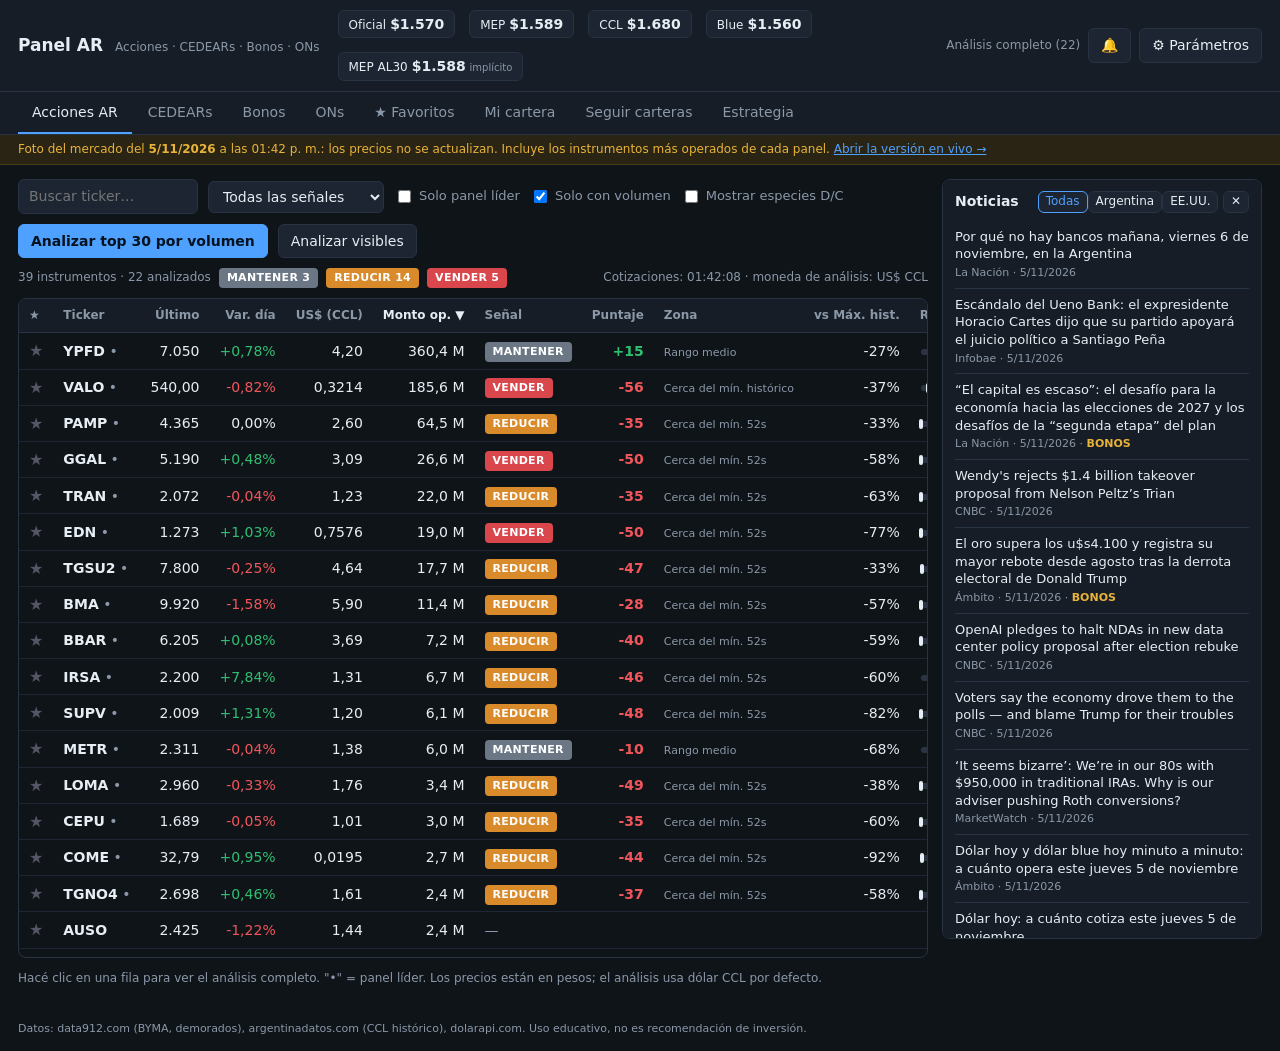
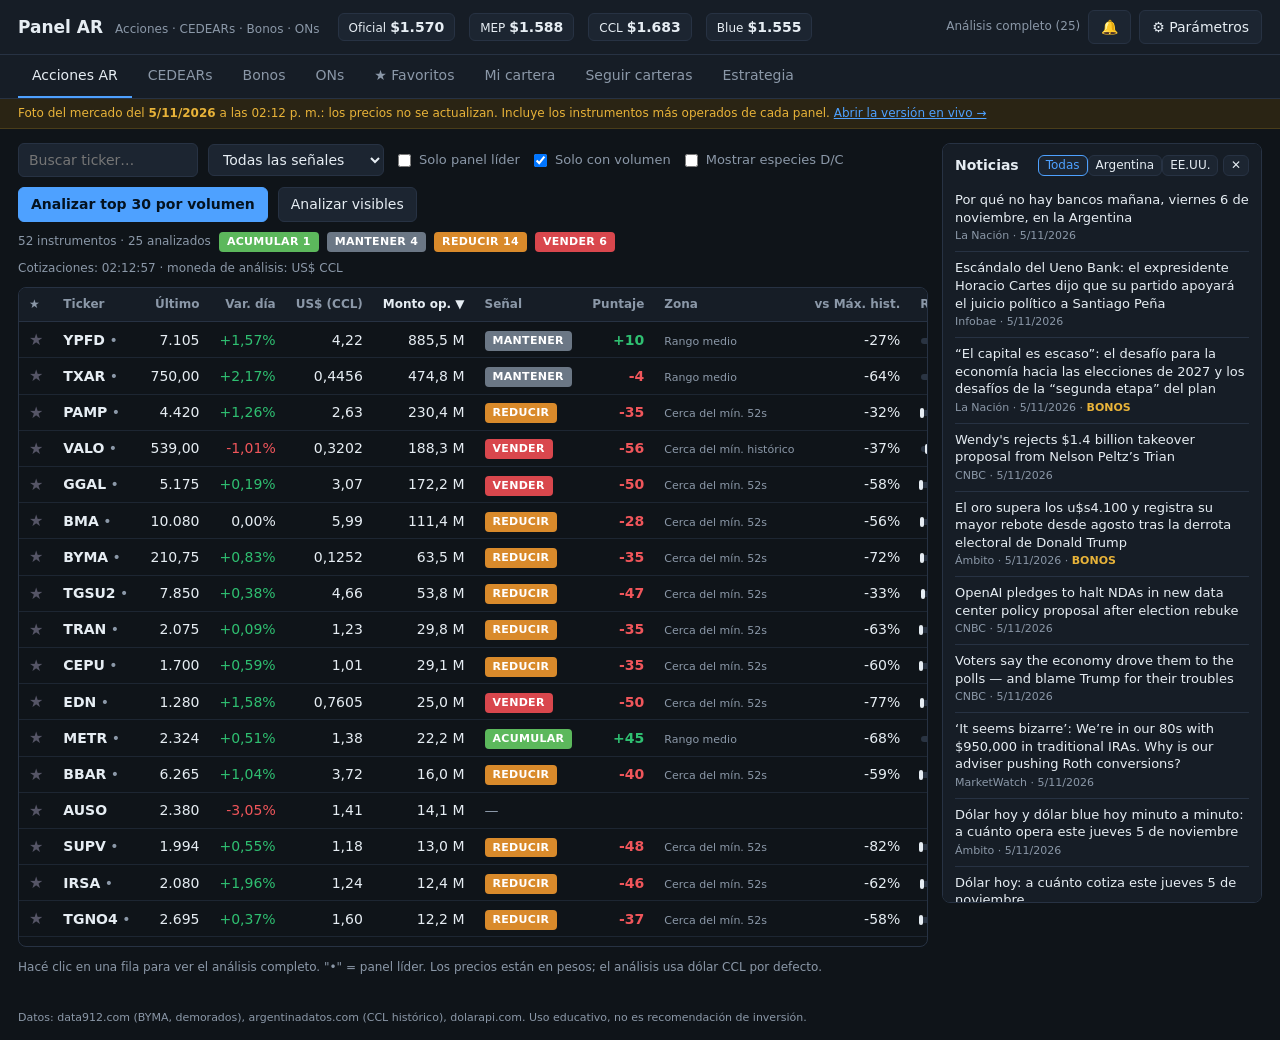
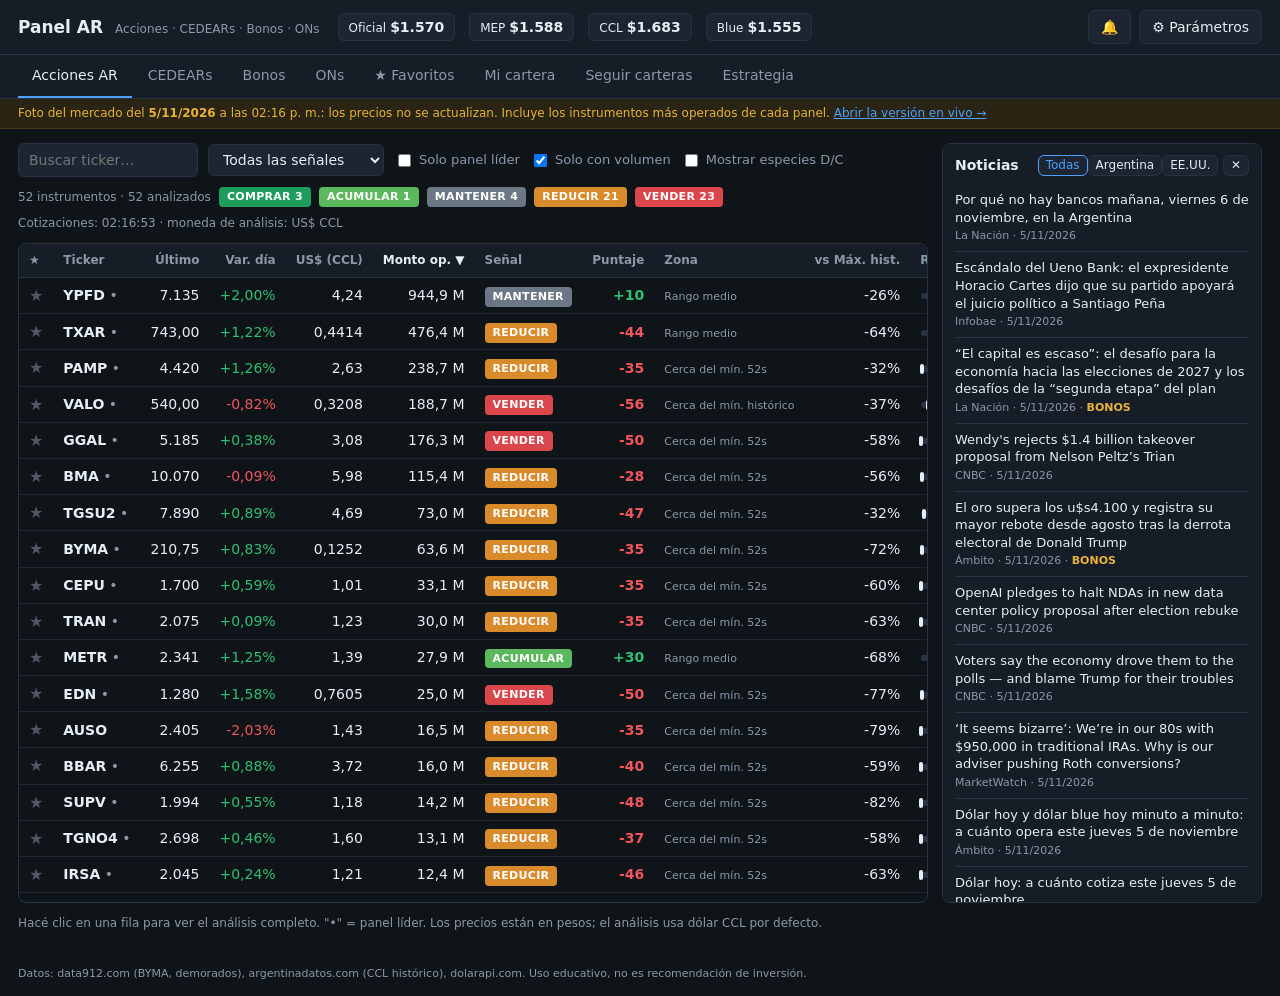
